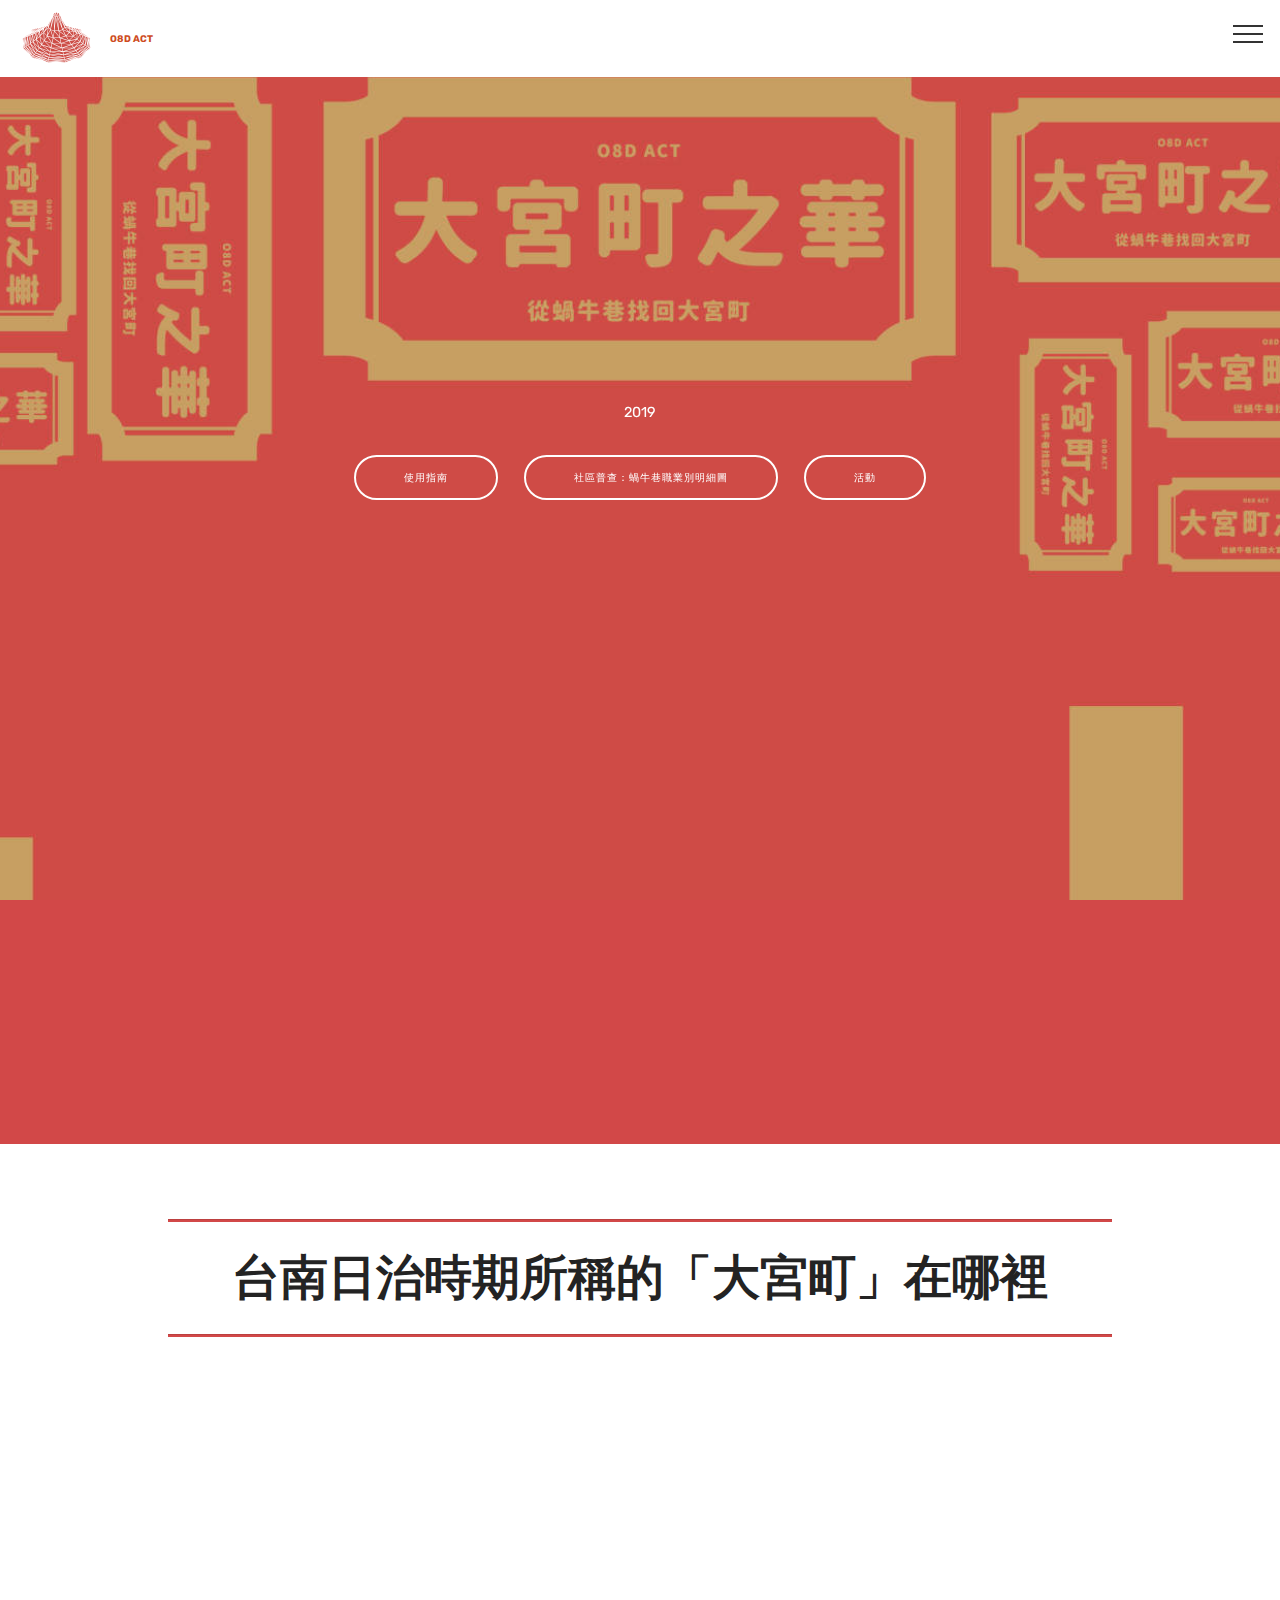
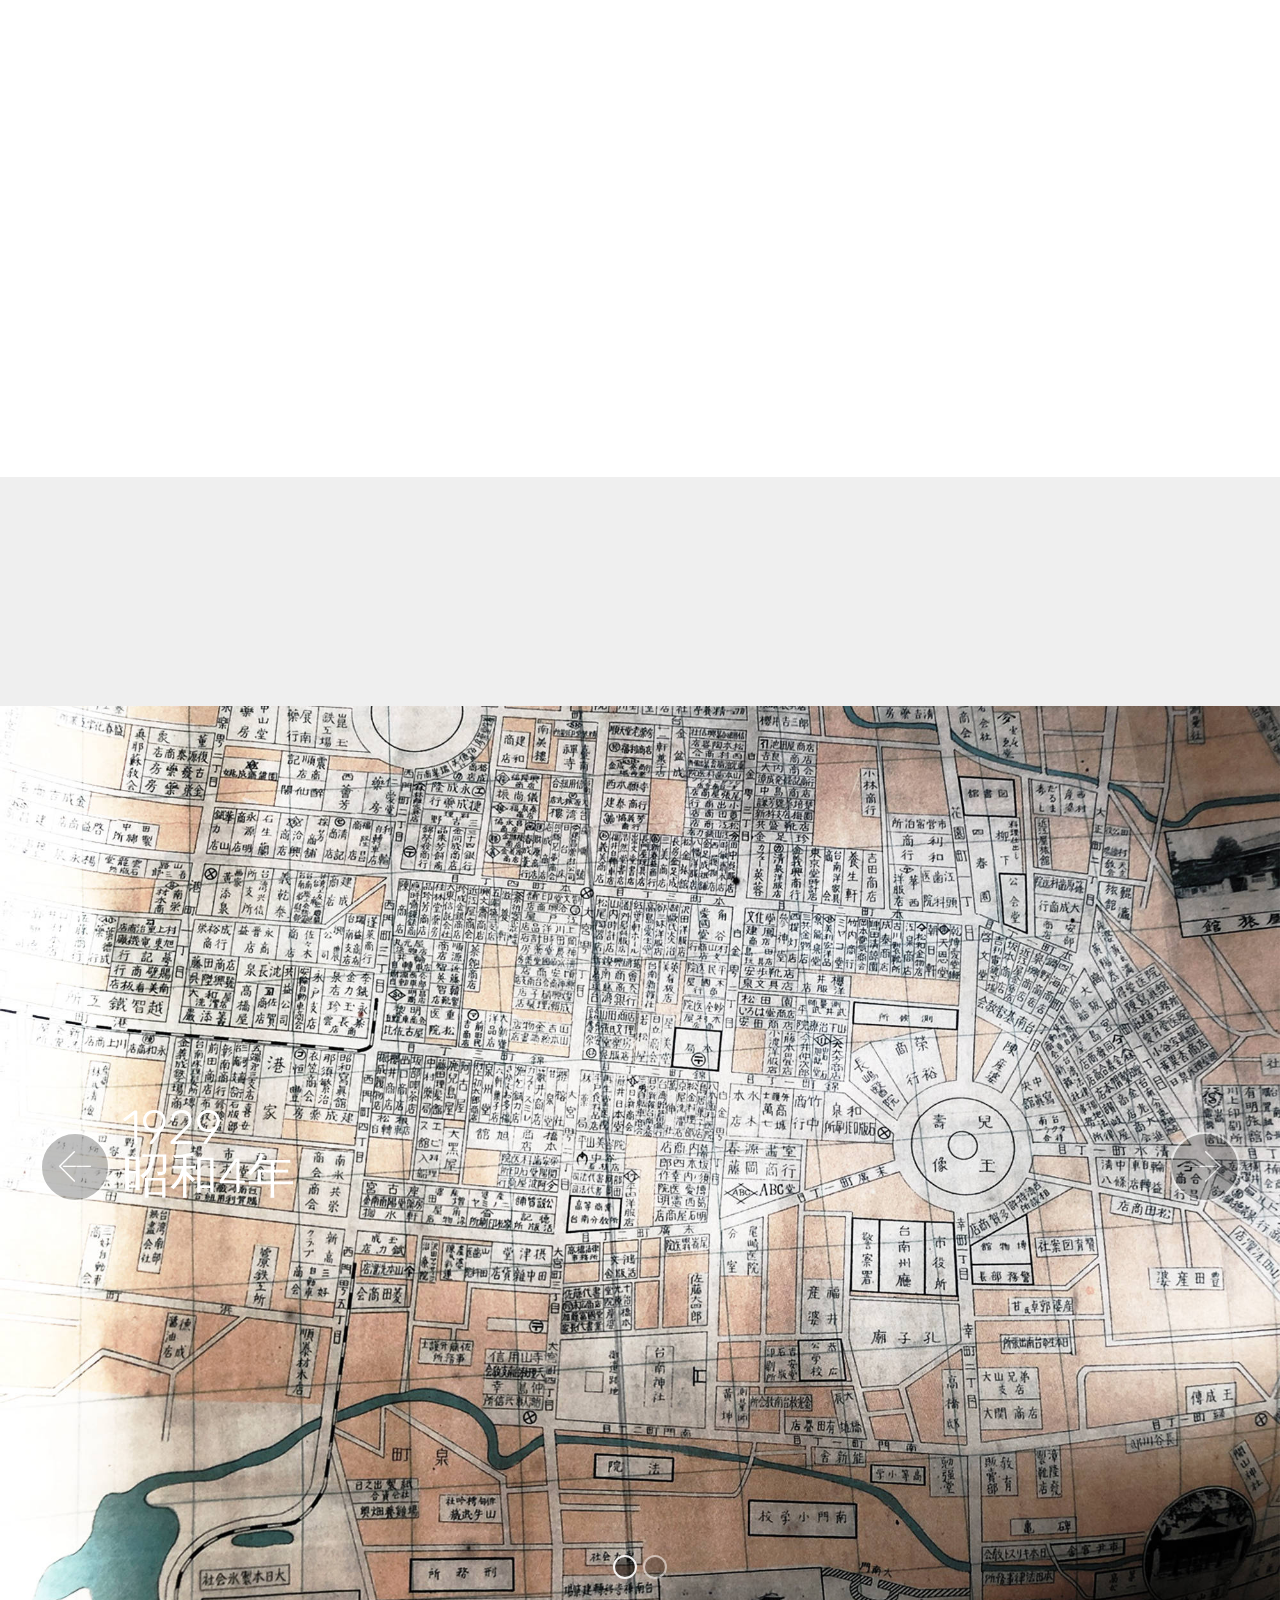
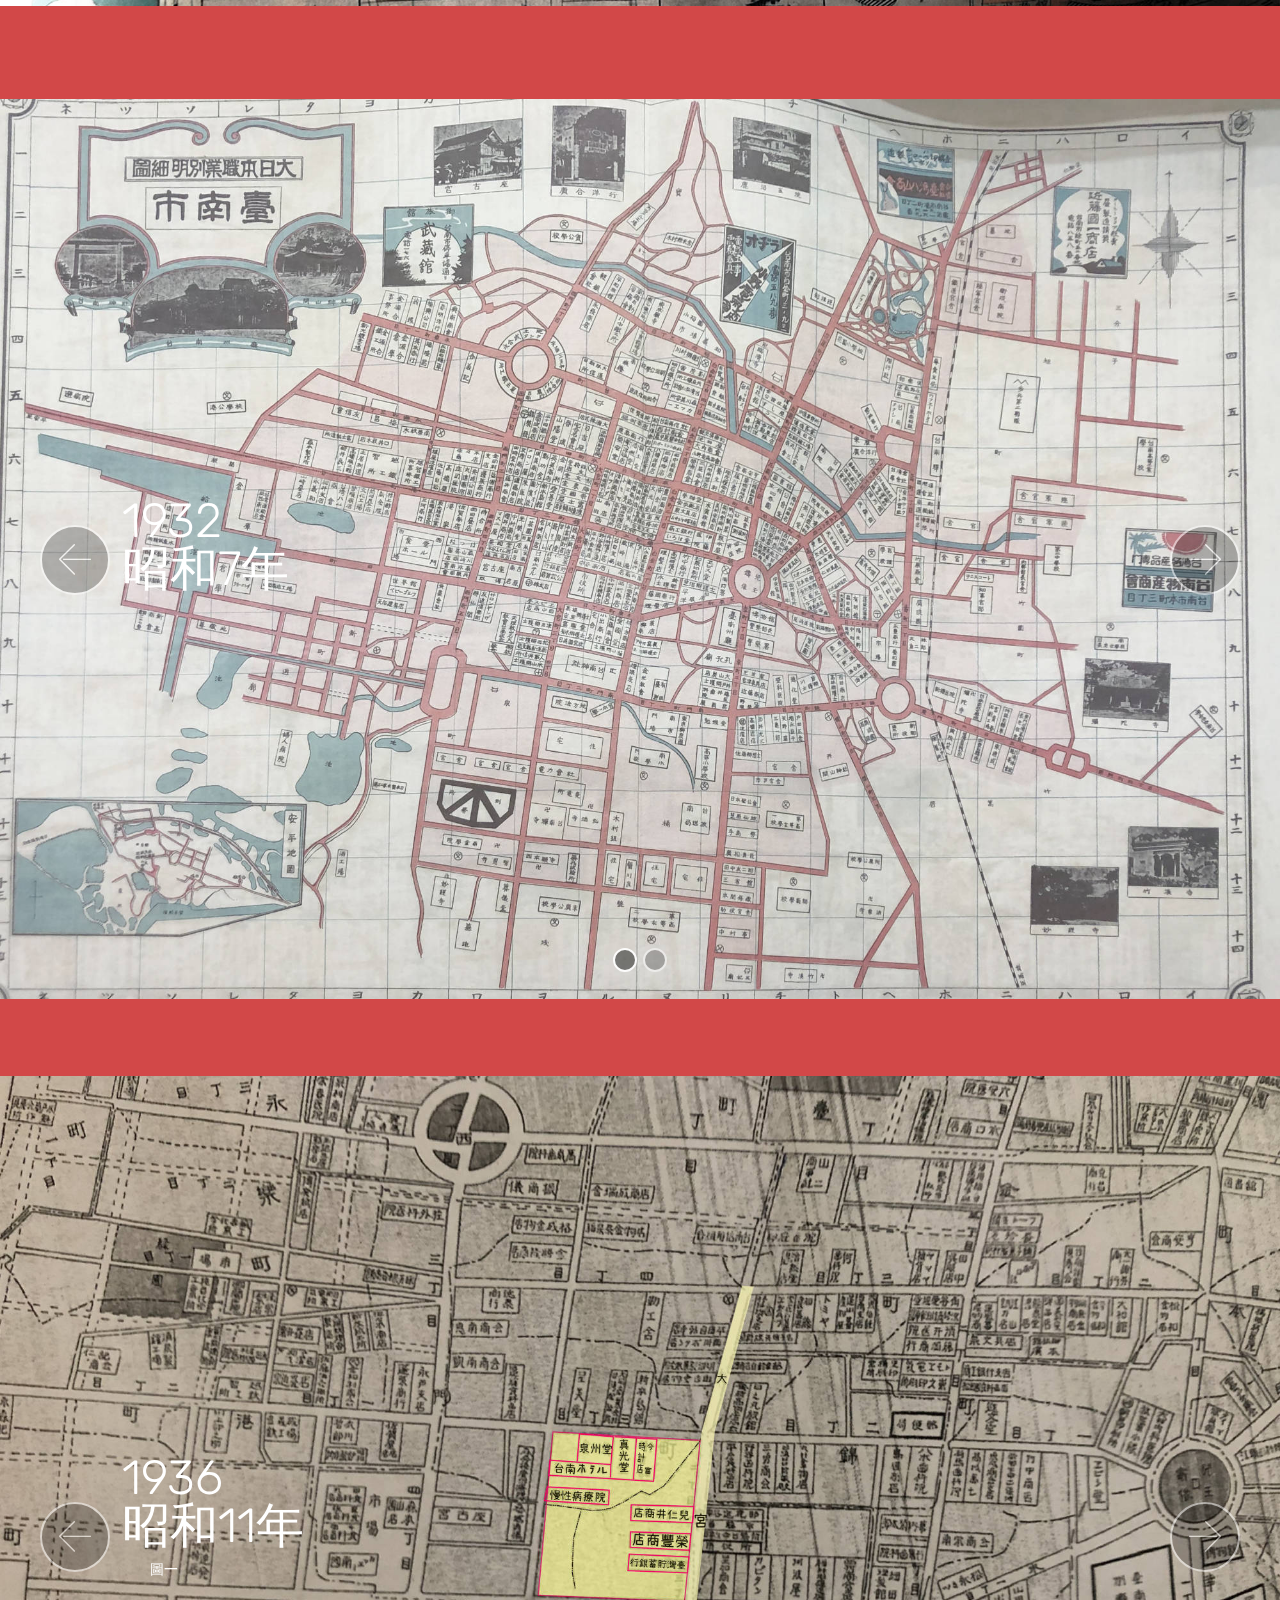
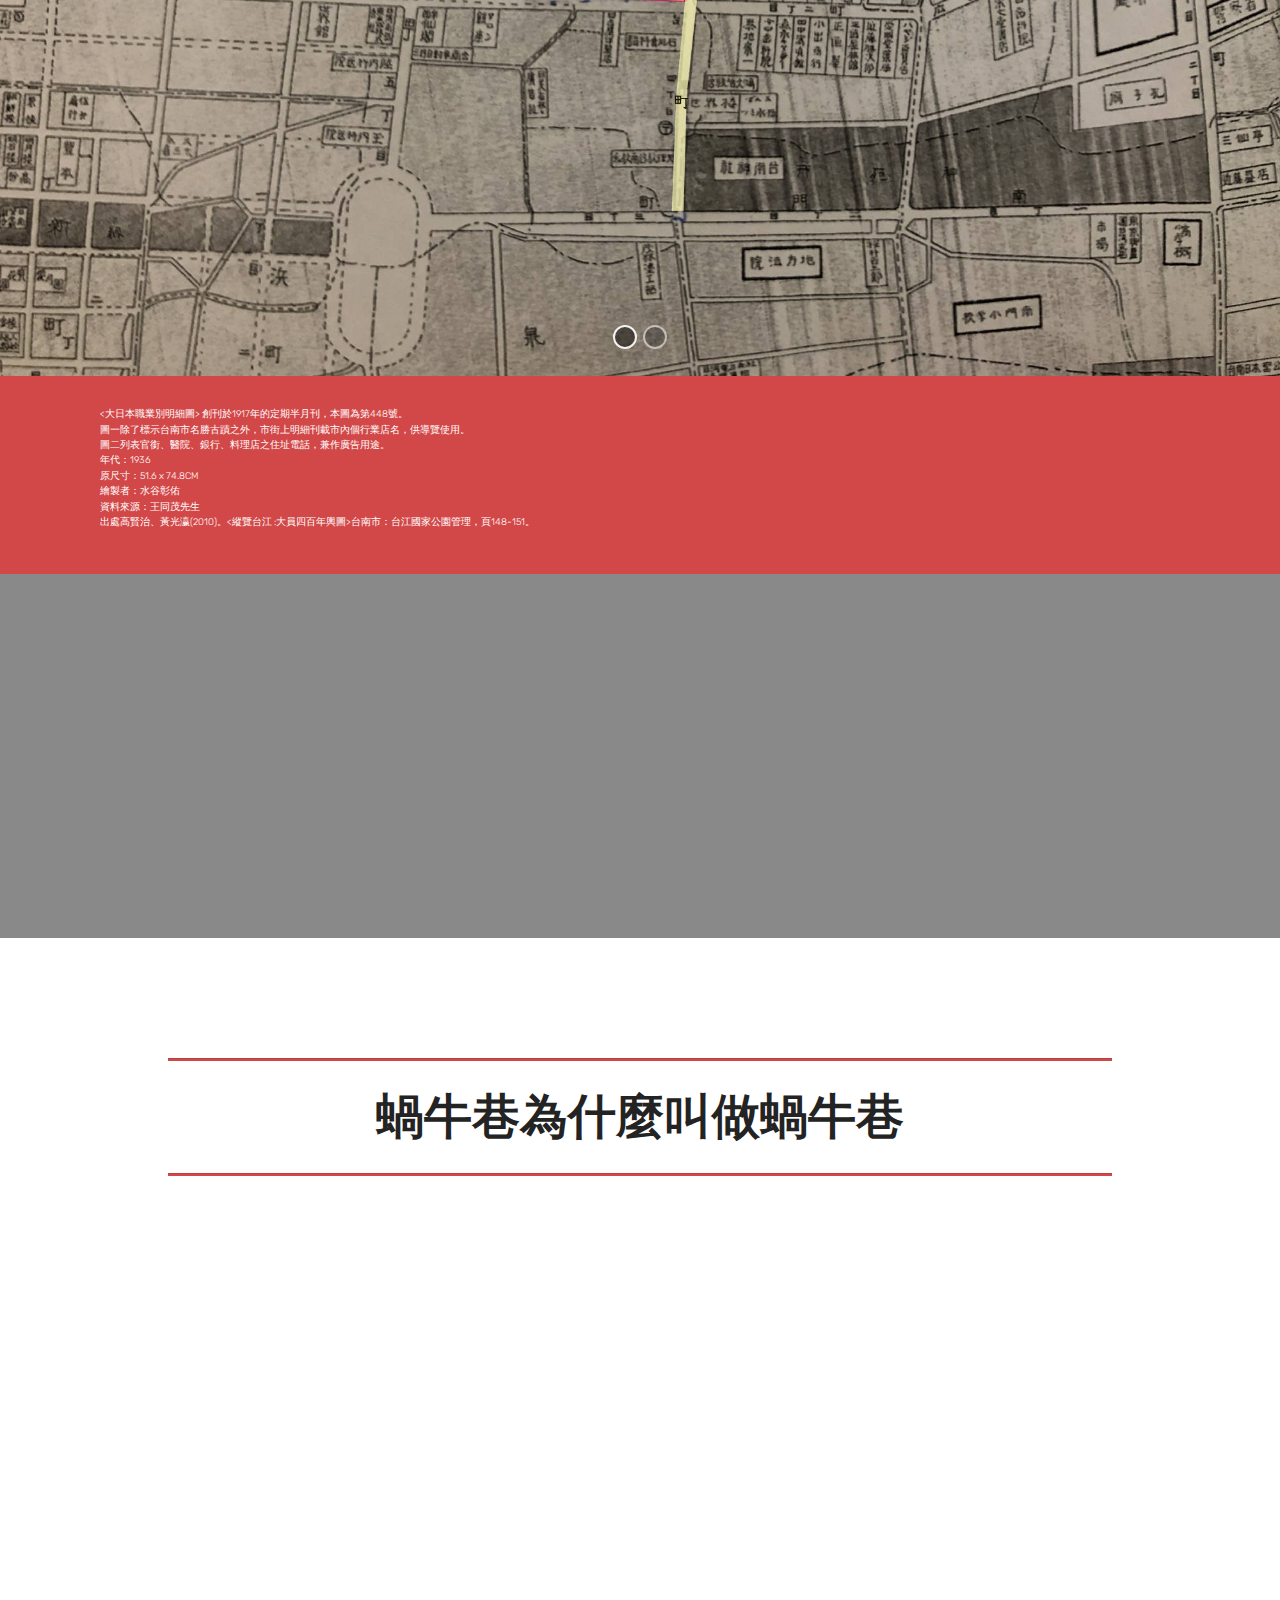
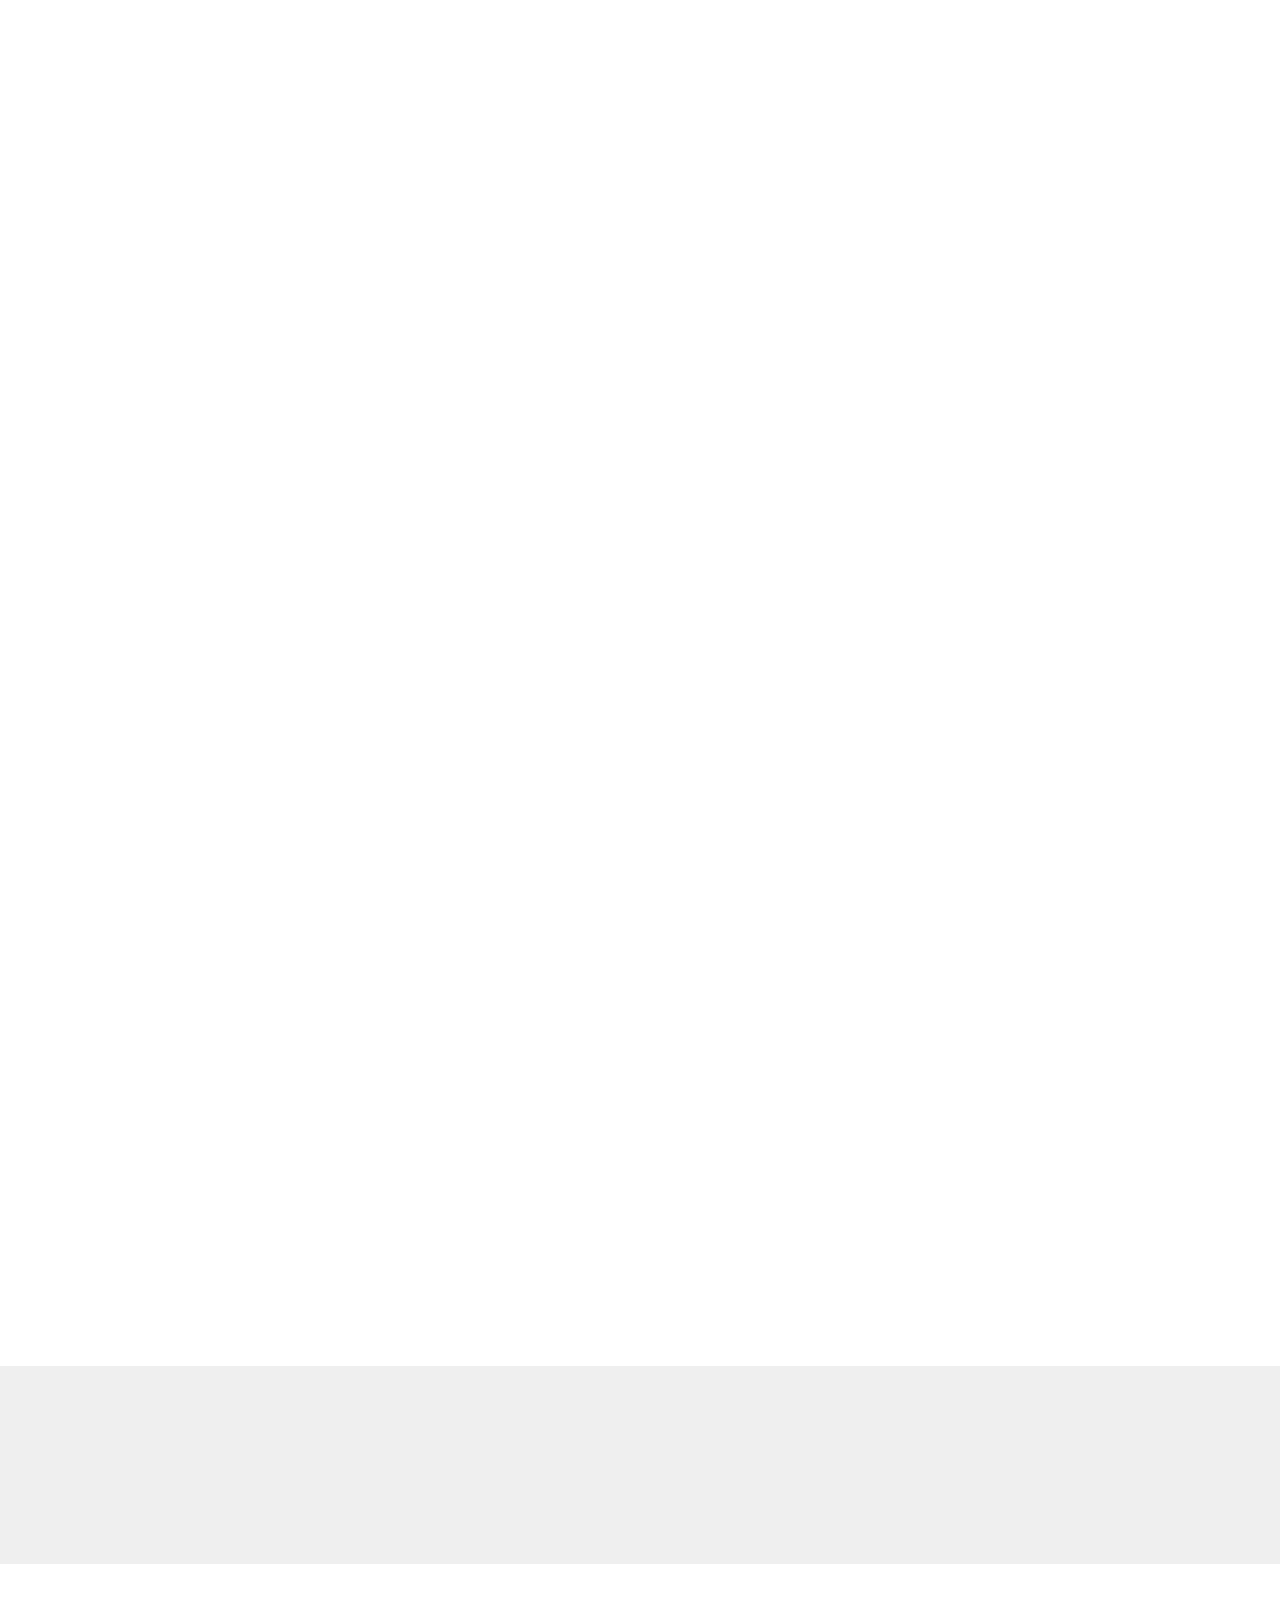
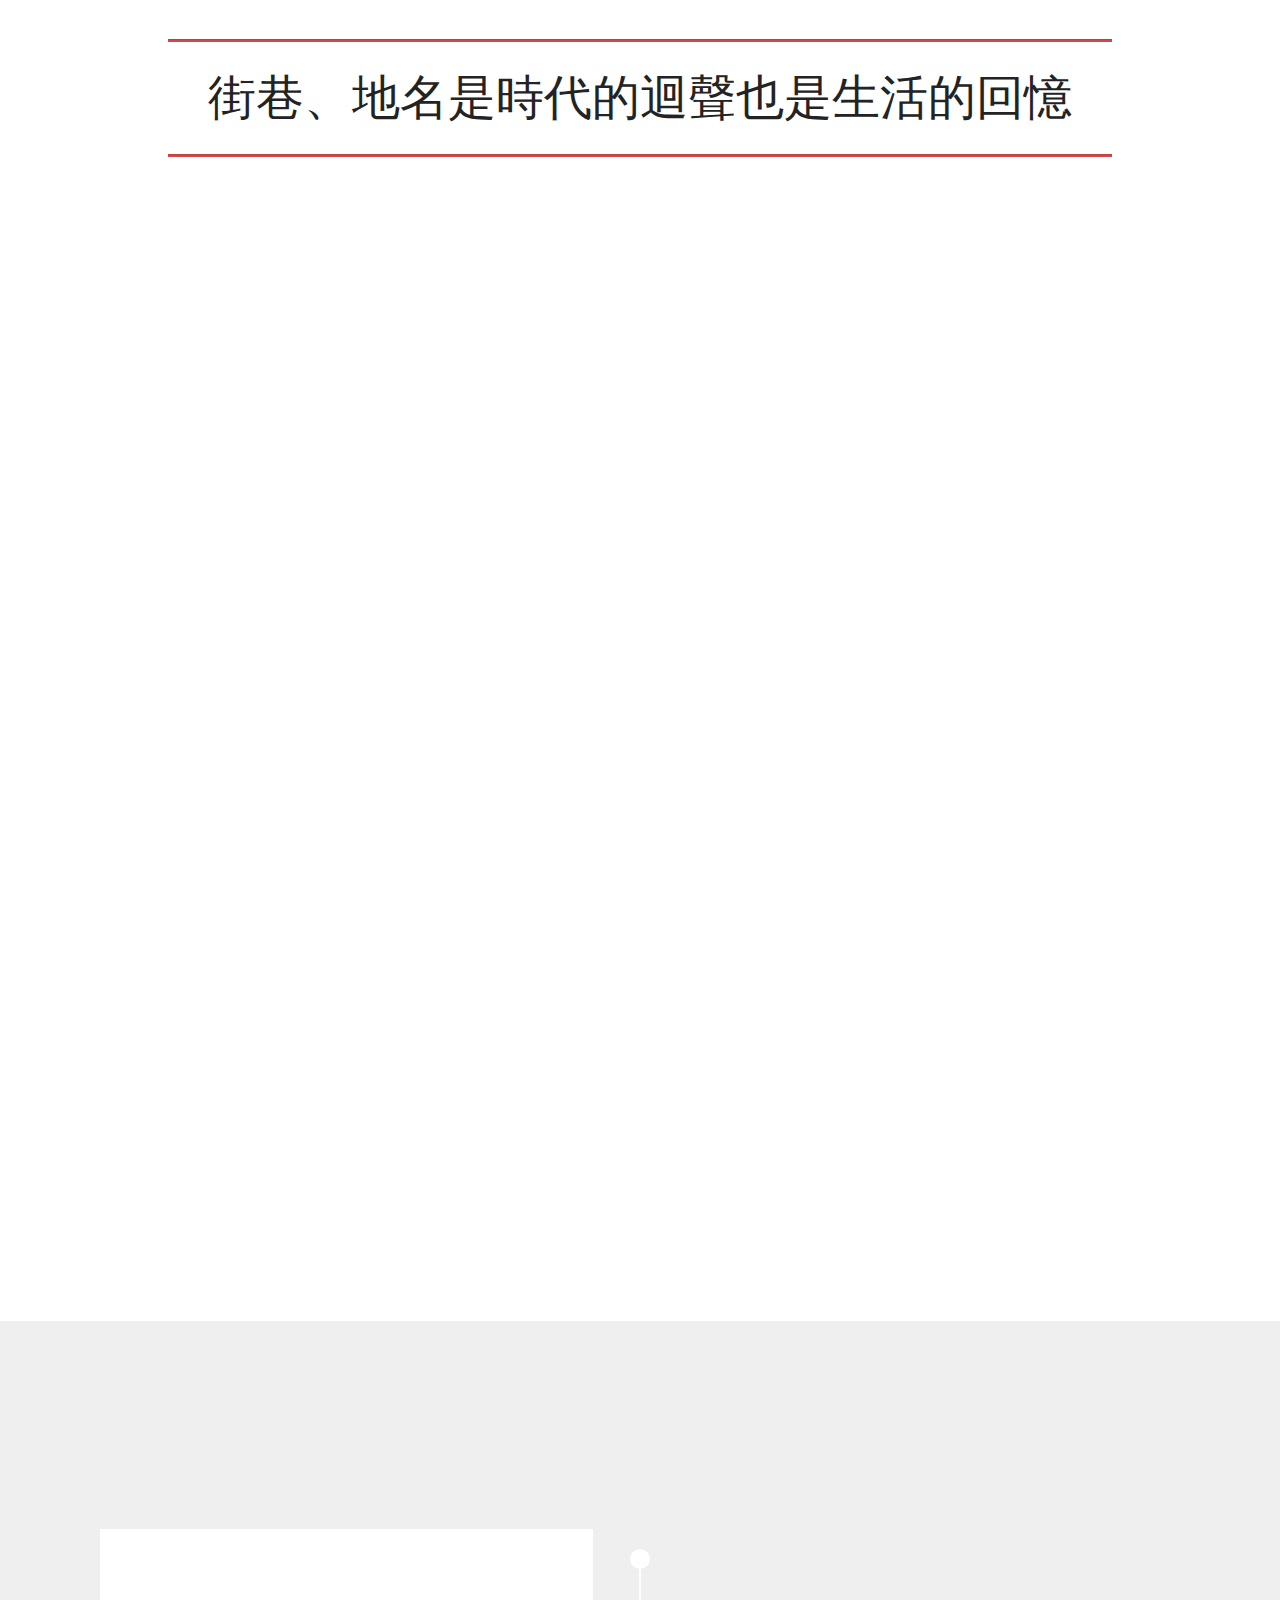
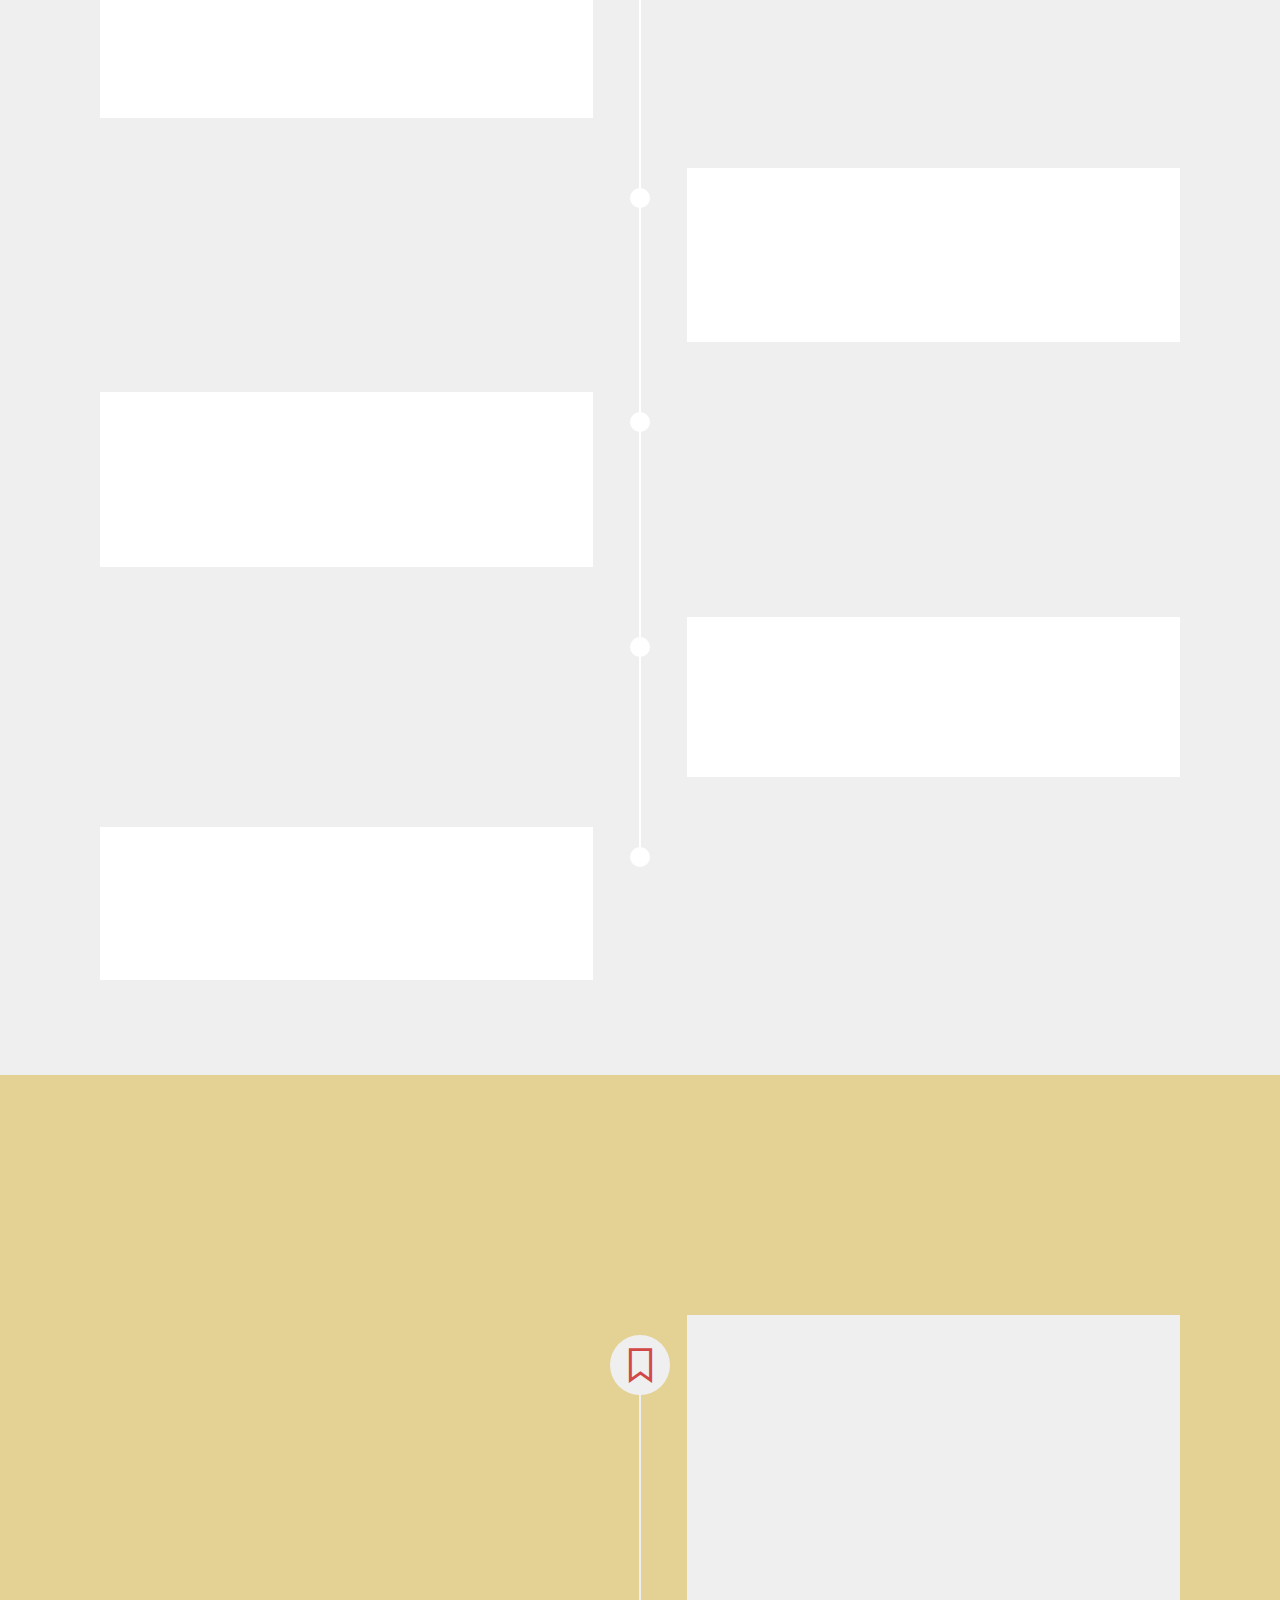
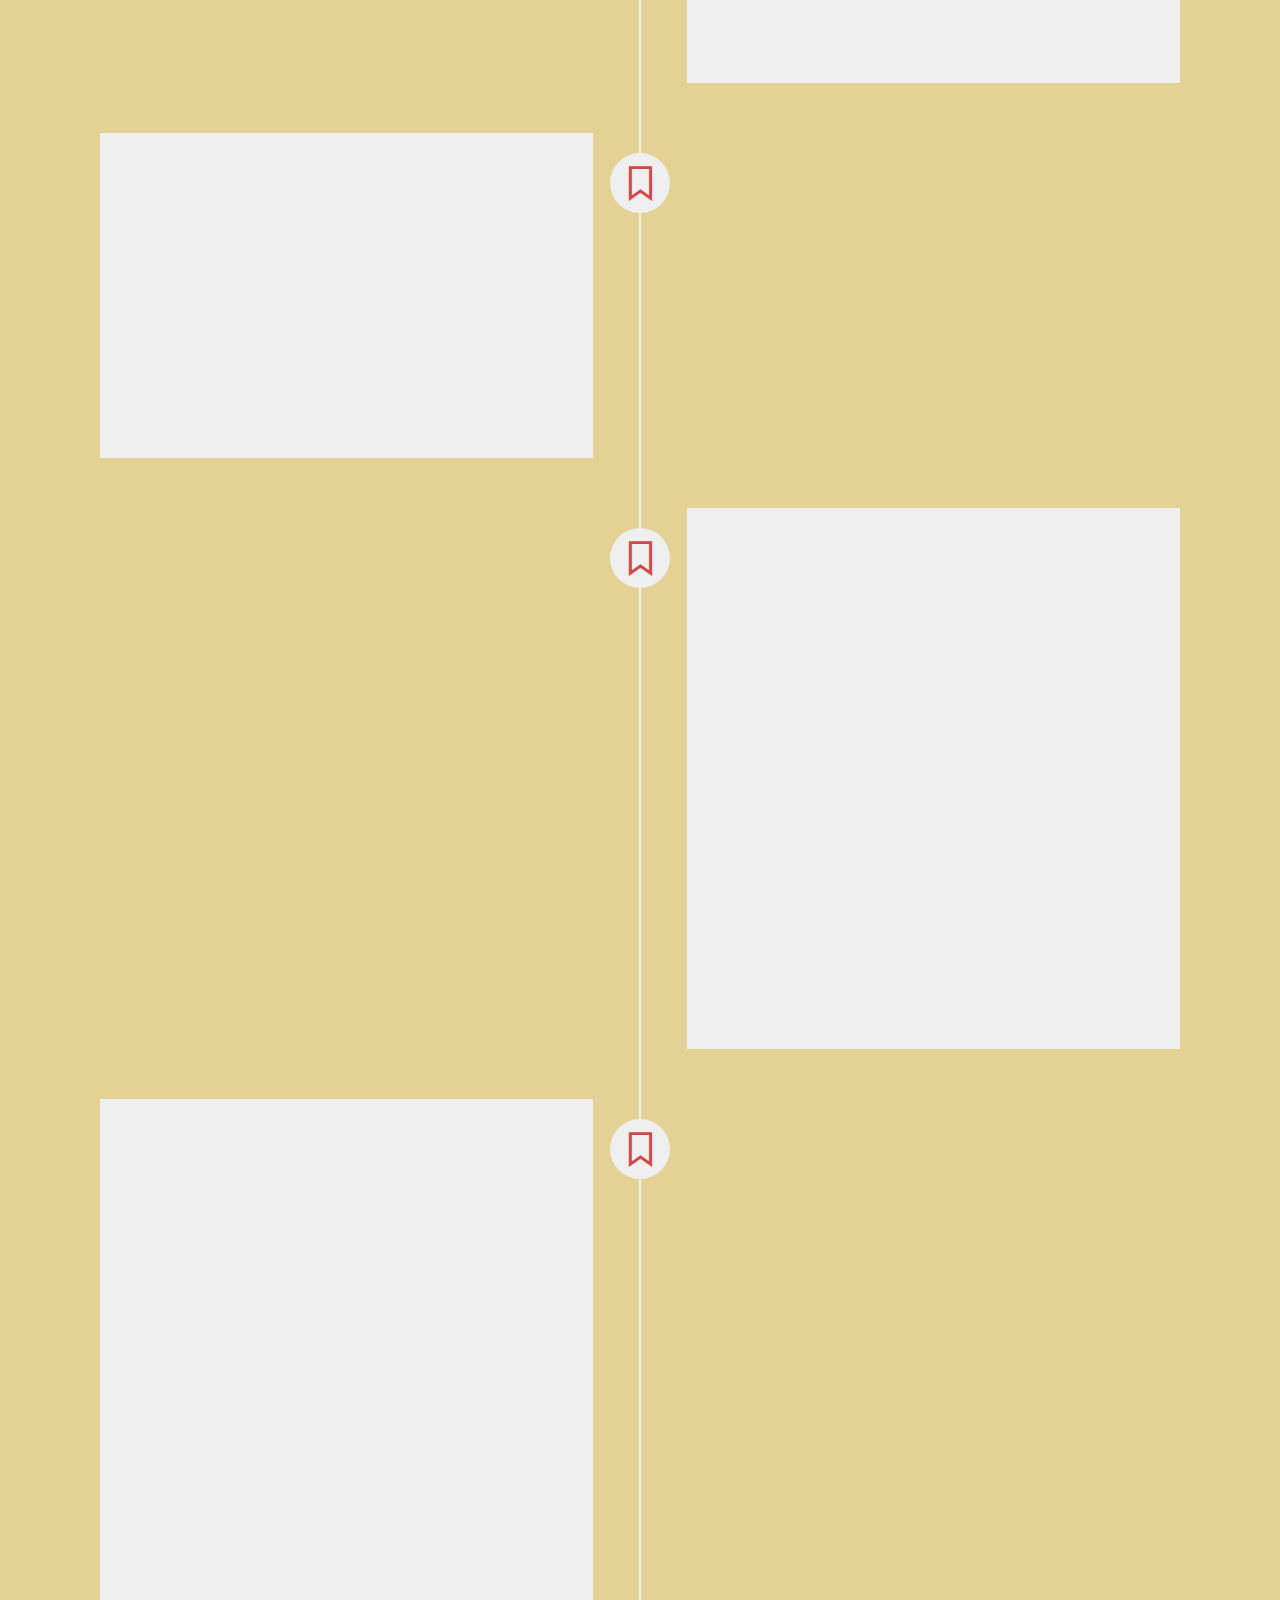
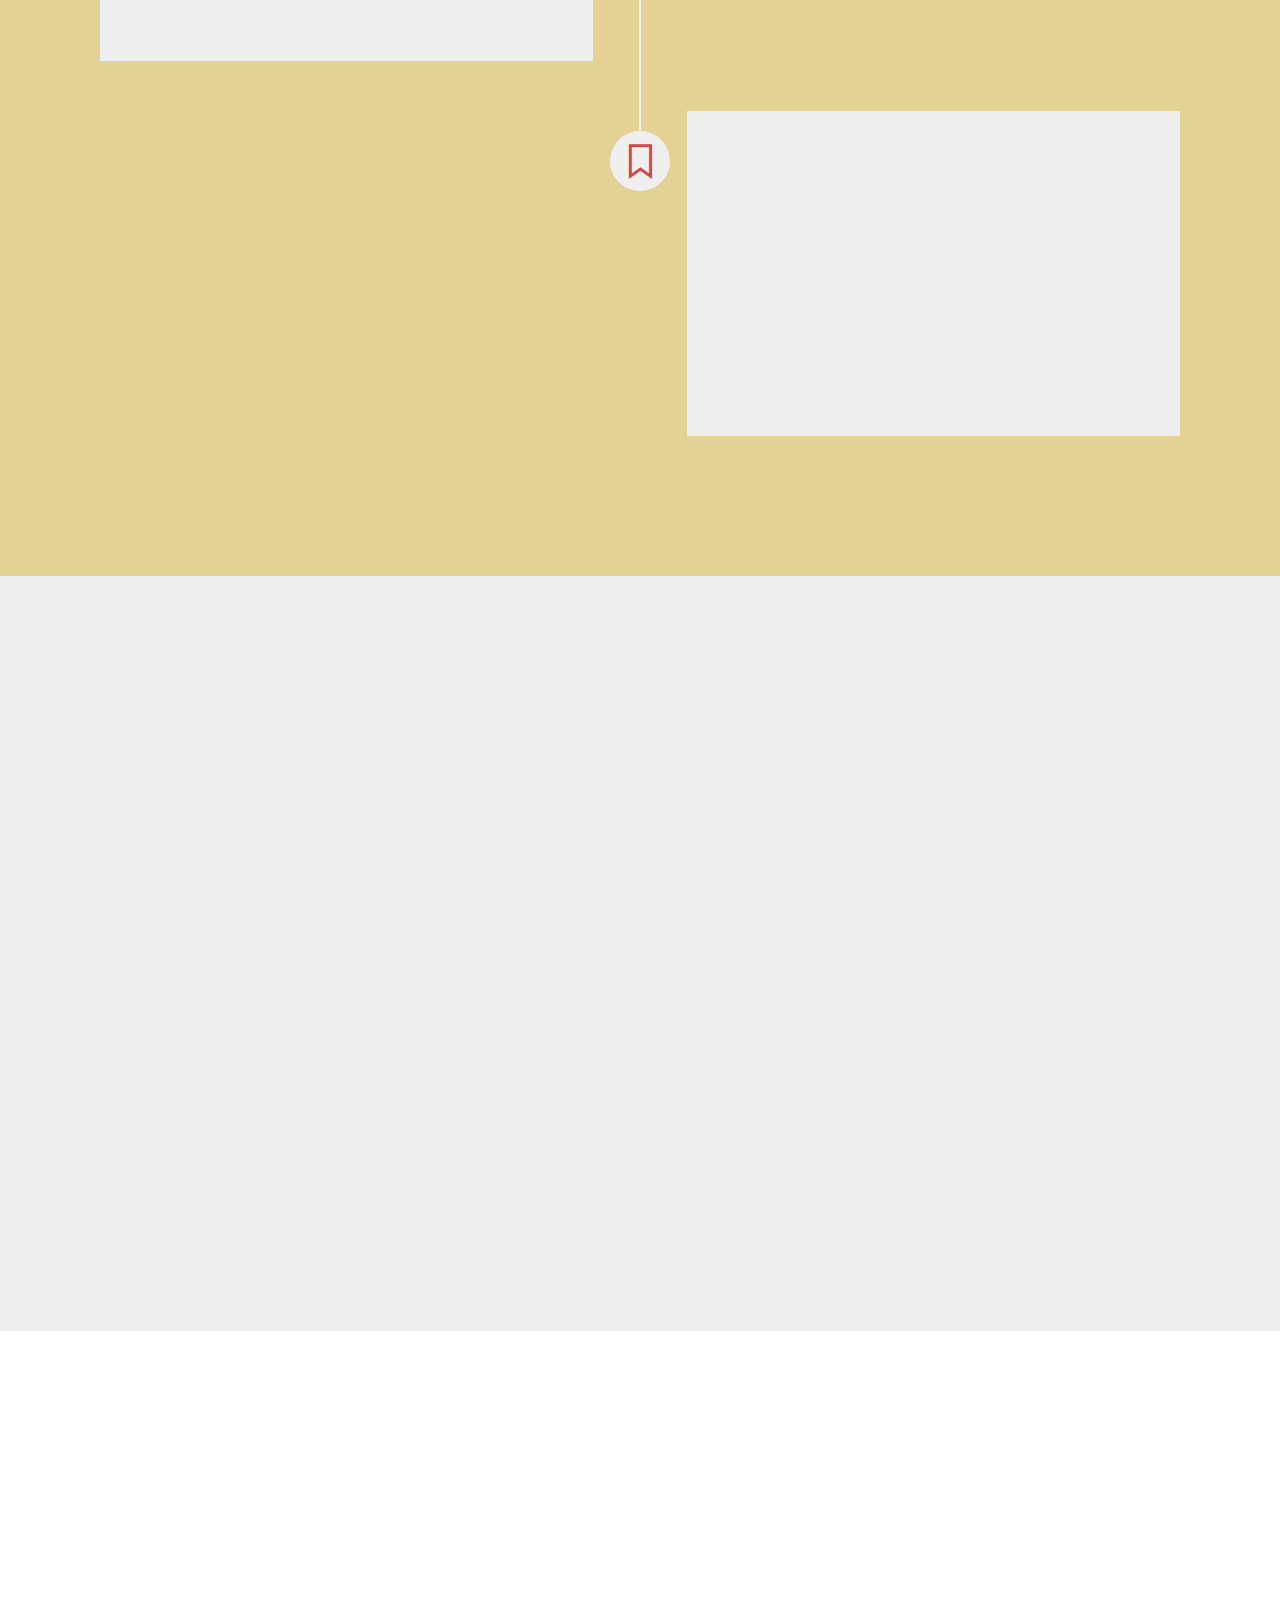
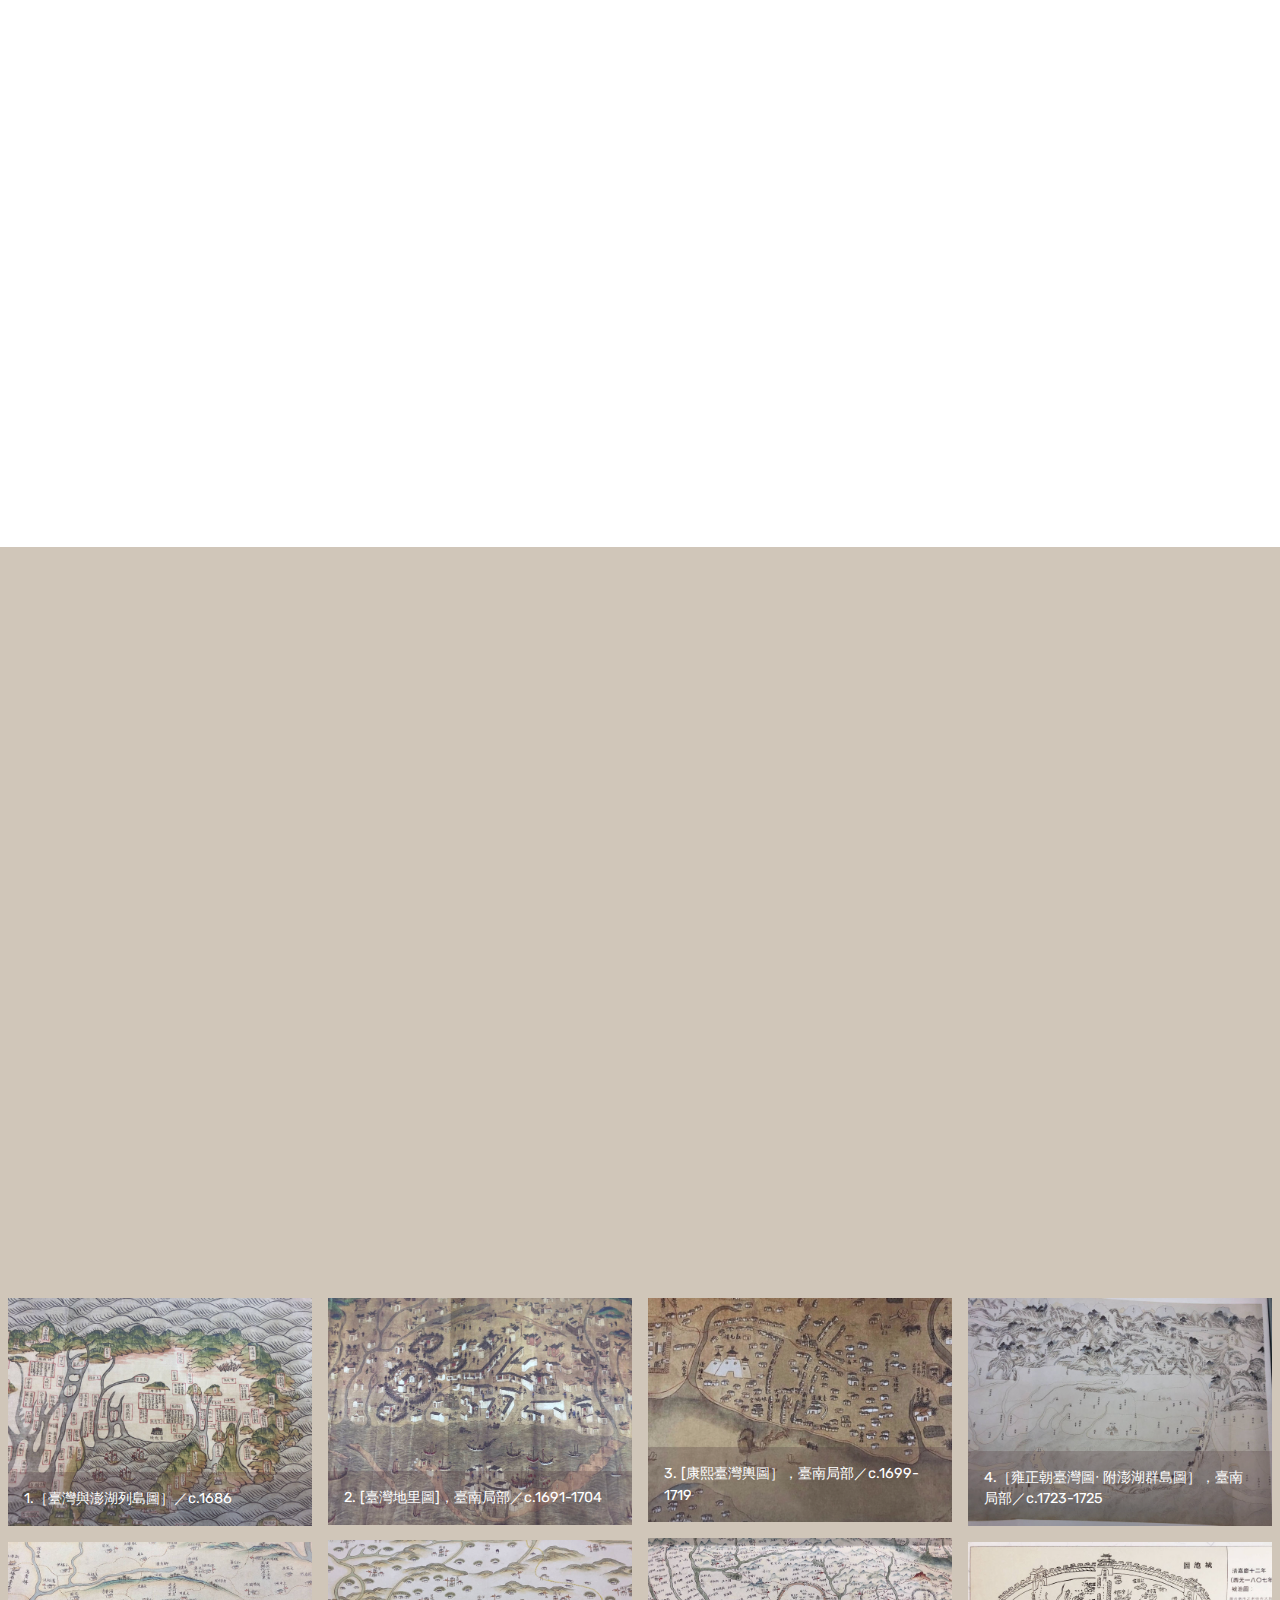
==== index.html @ 7f349f7a "create github pages" ====
<!DOCTYPE html>
<html  >
<head>
  <!-- Site made with Mobirise Website Builder v4.10.5, https://mobirise.com -->
  <meta charset="UTF-8">
  <meta http-equiv="X-UA-Compatible" content="IE=edge">
  <meta name="generator" content="Mobirise v4.10.5, mobirise.com">
  <meta name="viewport" content="width=device-width, initial-scale=1, minimum-scale=1">
  <link rel="shortcut icon" href="assets/images/noun-parametric-design-1457872-01-100x75.png" type="image/x-icon">
  <meta name="description" content="">
  
  <title>Home</title>
  <link rel="stylesheet" href="assets/web/assets/mobirise-icons2/mobirise2.css">
  <link rel="stylesheet" href="assets/web/assets/mobirise-icons/mobirise-icons.css">
  <link rel="stylesheet" href="assets/tether/tether.min.css">
  <link rel="stylesheet" href="assets/soundcloud-plugin/style.css">
  <link rel="stylesheet" href="assets/bootstrap/css/bootstrap.min.css">
  <link rel="stylesheet" href="assets/bootstrap/css/bootstrap-grid.min.css">
  <link rel="stylesheet" href="assets/bootstrap/css/bootstrap-reboot.min.css">
  <link rel="stylesheet" href="assets/dropdown/css/style.css">
  <link rel="stylesheet" href="assets/animatecss/animate.min.css">
  <link rel="stylesheet" href="assets/theme/css/style.css">
  <link rel="stylesheet" href="assets/gallery/style.css">
  <link rel="stylesheet" href="assets/mobirise/css/mbr-additional.css" type="text/css">
  
  
  
</head>
<body>
  <section class="menu cid-rpk4BkRM05" once="menu" id="menu2-2">

    

    <nav class="navbar navbar-expand beta-menu navbar-dropdown align-items-center navbar-fixed-top collapsed">
        <button class="navbar-toggler navbar-toggler-right" type="button" data-toggle="collapse" data-target="#navbarSupportedContent" aria-controls="navbarSupportedContent" aria-expanded="false" aria-label="Toggle navigation">
            <div class="hamburger">
                <span></span>
                <span></span>
                <span></span>
                <span></span>
            </div>
        </button>
        <div class="menu-logo">
            <div class="navbar-brand">
                <span class="navbar-logo">
                    <a href="https://o8d.github.io/act/">
                        <img src="assets/images/noun-parametric-design-1457872.svg" alt="Mobirise" title="" style="height: 3.8rem;">
                    </a>
                </span>
                <span class="navbar-caption-wrap"><a class="navbar-caption text-primary display-4" href="https://o8d.github.io/act/">O8D ACT</a></span>
            </div>
        </div>
        <div class="collapse navbar-collapse" id="navbarSupportedContent">
            <ul class="navbar-nav nav-dropdown nav-right" data-app-modern-menu="true"><li class="nav-item">
                    <a class="nav-link link text-secondary display-4" href="index.html#content9-c" aria-expanded="true">大宮町在哪裡</a>
                </li><li class="nav-item"><a class="nav-link link text-secondary display-4" href="index.html#content9-d">蝸牛巷為什麼叫做蝸牛巷</a></li><li class="nav-item dropdown"><a class="nav-link link dropdown-toggle text-secondary display-4" href="index.html#content9-k" data-toggle="dropdown-submenu" aria-expanded="false">街巷、地名是時代的迴聲也是生活的回憶</a><div class="dropdown-menu"><a class="text-secondary dropdown-item display-4" href="index.html#content9-k" aria-expanded="false">街巷、地名是時代的迴聲也是生活的回憶</a><a class="dropdown-item text-secondary display-4" href="index.html#timeline1-n">居民記憶與層級</a><div class="dropdown"><a class="dropdown-item text-secondary dropdown-toggle display-4" href="index.html#timeline2-v" data-toggle="dropdown-submenu" aria-expanded="false">歷史記憶與年代標記</a><div class="dropdown-menu dropdown-submenu"><a class="dropdown-item text-secondary display-4" href="index.html#timeline2-v" aria-expanded="false">歷史記憶與年代標記</a><a class="dropdown-item text-secondary display-4" href="index.html#testimonials2-1k">荷治時期</a><a class="dropdown-item text-secondary display-4" href="index.html#testimonials2-1j">明鄭時期</a><a class="dropdown-item text-secondary display-4" href="index.html#testimonials2-1l">清領時期</a><a class="dropdown-item text-secondary display-4" href="index.html#testimonials2-1v">日治時期</a><a class="dropdown-item text-secondary display-4" href="index.html#testimonials2-21">國民政府至今</a></div></div></div></li></ul>
            
        </div>
    </nav>
</section>

<section class="engine"><a href="https://mobirise.info/a">online website builder</a></section><section class="header8 cid-rpjVov4WH9 mbr-fullscreen mbr-parallax-background" id="header8-0">

    

    

    <div class="container align-center">
        <div class="row justify-content-md-center">
            <div class="mbr-white col-md-10">
                
                <p class="mbr-text align-center py-2 mbr-fonts-style display-7">2019</p>
                
                
                <div class="mbr-section-btn text-center"><a class="btn btn-md btn-white-outline display-4" href="#top">使用指南</a>   <a class="btn btn-md btn-white-outline display-4" href="#top">社區普查：蝸牛巷職業別明細圖</a> <a class="btn btn-md btn-white-outline display-4" href="#top">活動</a></div>
            </div>
        </div>
    </div>
    
</section>

<section class="mbr-section article content1 cid-rwY3zPTRCE" id="content1-s">
    
     

    <div class="container">
        <div class="media-container-row">
            <div class="mbr-text col-12 mbr-fonts-style display-7 col-md-12"><p><strong>1908年四月臺灣縱貫鐵路開通，臺南市的對外交通遂由安平港移到臺南火車站，以火車站爲中心，主要的道路漸漸移向東方，現在的民權路，民生路，以及和這兩條道路成直角的忠義路，永福路等爲本市的主要道路。後來日本政府又爲了日本商人修築了 一條從中正綠園到運河的中正路，以奪取民權路的熱鬧，中正路和西門路成爲日治期間市區最熱鬧的地方。</strong></p><p><strong>「大宮町之華」試圖以此街區開始蓬勃發展的日治時期作為起始時間點，提出觀察的視角並且找到各種理解現今蝸牛巷街區生活的觀點。</strong></p></div>
        </div>
    </div>
</section>

<section class="mbr-section article content9 cid-rvWJiSNyA2" id="content9-c">
    
     

    <div class="container">
        <div class="inner-container" style="width: 100%;">
            <hr class="line" style="width: 85%;">
            <div class="section-text align-center mbr-fonts-style display-2"><strong>
                    台南日治時期所稱的「大宮町」在哪裡
                </strong></div>
            <hr class="line" style="width: 85%;">
        </div>
        </div>
</section>

<section class="mbr-section content4 cid-rvUgpRAg1n" id="content4-4">

    

    <div class="container">
        <div class="media-container-row">
            <div class="title col-12 col-md-8">
                
                <h3 class="mbr-section-subtitle align-center mbr-light mbr-fonts-style display-5">就是今日民權路至府前路的永福路段</h3>
                
            </div>
        </div>
    </div>
</section>

<section class="mbr-section article content1 cid-rvVemrWPaa" id="content1-7">
    
     

    <div class="container">
        <div class="media-container-row">
            <div class="mbr-text col-12 mbr-fonts-style display-5 col-md-10"><p><span style="font-size: 16px;">台南為台彎最早施行日治時期「町名改正」的縣市。日治期間致力推動地方自治與都市更新計畫的重大改變，將施行了兩百多年的保、里基層行政區，改為街、庄制，接著再將中式街庄改為日式町名，而能夠「改正町名」同時意涵榮譽的象徵，台南與台中於1916年大正五年公布後由台南率先於西元1919年大正八年開始實施，後續其他縣市也相繼落實。</span></p><p><span style="font-size: 16px;">大宮町作為台灣日治時期的台南行政區域，因為鄰近台南神社而名為「大宮町」，全町域區分一丁目到四丁目，同現今日台南市中西區永福路二段的範圍。</span><br></p><p><span style="font-size: 16px;">蝸牛巷街區所在，由台南市日治時期「大宮町二丁目」、「末廣町二丁目」、「西門町四丁目」、「錦町三丁目」四大行政區所圍圈的區域，是日治期間最繁華的地帶，緊鄰商業活動發達的「銀座通」以及「本町通」，雖然並非日治期間的城中之重，卻也是位處城中之中。日治期間的全町風華更與當時文化商業活動的繁榮相關連。試圖以舊時地圖為線索，對照今昔，拼湊出舊時光可能的圖景。</span><br></p></div>
        </div>
    </div>
</section>

<section class="mbr-section article content1 cid-rxwSC6CcDc" id="content1-16">
    
     

    <div class="container">
        <div class="media-container-row">
            <div class="mbr-text col-12 mbr-fonts-style display-7 col-md-10"><p>＃<strong> </strong>[註1]「大宮町」、「末廣町」、「西門町」、「錦町」怎麼理解&nbsp;<br><span style="font-size: 0.9rem;">＃ [註2]「台南神社」怎麼理解&nbsp;<br></span><span style="font-size: 0.9rem;">＃ [註3]「町」就是很繁榮的意思嗎&nbsp;<br></span><span style="font-size: 0.9rem;">＃ [註4]「丁目」該怎麼理解&nbsp;<br></span><span style="font-size: 0.9rem;">＃ [註5] &nbsp;大宮町為什麼叫大宮町？在台日治時期的町名都是怎麼命名的&nbsp;<br></span><span style="font-size: 0.9rem;">＃ [註6] &nbsp;只有台南有大宮町嗎？日治時期的全台大宮町在哪裡&nbsp;<br></span><span style="font-size: 0.9rem;">＃ [註7]「銀座通」、「本町通」在哪裡&nbsp;</span></p></div>
        </div>
    </div>
</section>

<section class="mbr-section article content1 cid-rvWC8turFn" id="content1-b">
    
     

    <div class="container">
        <div class="media-container-row">
            <div class="mbr-text col-12 mbr-fonts-style display-4 col-md-12"><p><strong>註＊<br>1. &nbsp;時空轉換來理解町名，大宮町指的是今日的永福路、末廣町即中正路、西門町即西門路、錦町即民生路。<br>2. 台南神社：建造於1923年大正十二年，1969年拆毀，現址為2019年初落成開館的台南市立美術館。<br>3.「町」就是榮譽的標誌。蔡培惠、陳怡慧、陸傳傑(2013)。&lt;圖書台灣地名故事&gt;。新北市：遠足文化，頁48。<br></strong><strong>4.「丁目」就是現今「段」的意思。<br>5. 町名有源自年號、知名總督、傳統街庄名稱、地標、地理景觀或取祥瑞之意命名。以大宮町來說，就是境內有神社。<br>6.全台除了台南有大宮町之外，台北的中山區劍潭、明勝、康寧、福樂里，也稱作大宮町。蔡培惠、陳怡慧、陸傳傑(2013)。&lt;圖書台灣地名故事&gt;。新北市：遠足文化，頁57。<br>7.「銀座通」即指現在中正路商圈，「本町通」即指現在的民權路。</strong></p><p></p></div>
        </div>
    </div>
</section>

<section class="carousel slide cid-rvVFu6c6Rt" data-interval="false" id="slider1-8">

    

    <div class="full-screen"><div class="mbr-slider slide carousel" data-pause="true" data-keyboard="false" data-ride="false" data-interval="false"><ol class="carousel-indicators"><li data-app-prevent-settings="" data-target="#slider1-8" class=" active" data-slide-to="0"></li><li data-app-prevent-settings="" data-target="#slider1-8" data-slide-to="1"></li></ol><div class="carousel-inner" role="listbox"><div class="carousel-item slider-fullscreen-image active" data-bg-video-slide="false" style="background-image: url(assets/images/-1-2000x1500.jpg);"><div class="container container-slide"><div class="image_wrapper"><img src="assets/images/-1-2000x1500.jpg"><div class="carousel-caption justify-content-center"><div class="col-10 align-center"><h2 class="mbr-fonts-style display-2">1929<br>昭和4年</h2></div></div></div></div></div><div class="carousel-item slider-fullscreen-image" data-bg-video-slide="false" style="background-image: url(assets/images/s-31105029-2-2000x1501.jpg);"><div class="container container-slide"><div class="image_wrapper"><img src="assets/images/s-31105029-2-2000x1501.jpg"><div class="carousel-caption justify-content-center"><div class="col-10 align-center"><h2 class="mbr-fonts-style display-2">1929<div>昭和4年</div></h2></div></div></div></div></div></div><a data-app-prevent-settings="" class="carousel-control carousel-control-prev" role="button" data-slide="prev" href="#slider1-8"><span aria-hidden="true" class="mbri-left mbr-iconfont"></span><span class="sr-only">Previous</span></a><a data-app-prevent-settings="" class="carousel-control carousel-control-next" role="button" data-slide="next" href="#slider1-8"><span aria-hidden="true" class="mbri-right mbr-iconfont"></span><span class="sr-only">Next</span></a></div></div>

</section>

<section class="mbr-section article content1 cid-rvUsV6eHH0" id="content1-6">
    
     

    <div class="container">
        <div class="media-container-row">
            <div class="mbr-text col-12 mbr-fonts-style display-4 col-md-12"><p><span style="font-size: 0.6rem;"><br>地圖影像來源參照｜劉克全先生，台南市文化資產保護協會，西元1929年，昭和四年編印發行的&lt;大日本職業別明細圖&gt;，局部採用。</span><br></p><p></p><div><br><br></div><p></p></div>
        </div>
    </div>
</section>

<section class="carousel slide cid-rxCrCb78w3" data-interval="false" id="slider1-1y">

    

    <div class="full-screen"><div class="mbr-slider slide carousel" data-pause="true" data-keyboard="false" data-ride="false" data-interval="false"><ol class="carousel-indicators"><li data-app-prevent-settings="" data-target="#slider1-1y" class=" active" data-slide-to="0"></li><li data-app-prevent-settings="" data-target="#slider1-1y" data-slide-to="1"></li></ol><div class="carousel-inner" role="listbox"><div class="carousel-item slider-fullscreen-image active" data-bg-video-slide="false" style="background-image: url(assets/images/1932-5.6.1-31932-2000x1500.jpg);"><div class="container container-slide"><div class="image_wrapper"><img src="assets/images/1932-5.6.1-31932-2000x1500.jpg"><div class="carousel-caption justify-content-center"><div class="col-10 align-center"><h2 class="mbr-fonts-style display-2">1932<br>昭和7年</h2></div></div></div></div></div><div class="carousel-item slider-fullscreen-image" data-bg-video-slide="false" style="background-image: url(assets/images/2-1932-5.6.1-31932-2000x1259.jpg);"><div class="container container-slide"><div class="image_wrapper"><img src="assets/images/2-1932-5.6.1-31932-2000x1259.jpg"><div class="carousel-caption justify-content-center"><div class="col-10 align-center"><h2 class="mbr-fonts-style display-2">1932<div>昭和7年</div></h2></div></div></div></div></div></div><a data-app-prevent-settings="" class="carousel-control carousel-control-prev" role="button" data-slide="prev" href="#slider1-1y"><span aria-hidden="true" class="mbri-left mbr-iconfont"></span><span class="sr-only">Previous</span></a><a data-app-prevent-settings="" class="carousel-control carousel-control-next" role="button" data-slide="next" href="#slider1-1y"><span aria-hidden="true" class="mbri-right mbr-iconfont"></span><span class="sr-only">Next</span></a></div></div>

</section>

<section class="mbr-section article content1 cid-rxCrVjoHTH" id="content1-20">
    
     

    <div class="container">
        <div class="media-container-row">
            <div class="mbr-text col-12 mbr-fonts-style display-4 col-md-12"><p><br>地圖影像來源參照｜賴志彰、魏德文。&lt;臺南四百年古地圖集&gt;臺南市政府文化局、南天書局有限公司。民國107年12月。<br>1932.昭和7年，大日本職業別明細圖：臺南市；背面［工商廣告］<br><br></p></div>
        </div>
    </div>
</section>

<section class="carousel slide cid-rwNxJjjaPe" data-interval="false" id="slider1-i">

    

    <div class="full-screen"><div class="mbr-slider slide carousel" data-pause="true" data-keyboard="false" data-ride="false" data-interval="false"><ol class="carousel-indicators"><li data-app-prevent-settings="" data-target="#slider1-i" class=" active" data-slide-to="0"></li><li data-app-prevent-settings="" data-target="#slider1-i" data-slide-to="1"></li></ol><div class="carousel-inner" role="listbox"><div class="carousel-item slider-fullscreen-image active" data-bg-video-slide="false" style="background-image: url(assets/images/s-31784963-4-2000x1495.jpg);"><div class="container container-slide"><div class="image_wrapper"><img src="assets/images/s-31784963-4-2000x1495.jpg"><div class="carousel-caption justify-content-center"><div class="col-10 align-center"><h2 class="mbr-fonts-style display-2">1936<br>昭和11年</h2><p class="lead mbr-text mbr-fonts-style display-7">&nbsp; &nbsp; &nbsp; &nbsp;圖一</p></div></div></div></div></div><div class="carousel-item slider-fullscreen-image" data-bg-video-slide="false" style="background-image: url(assets/images/s-31784963-4-2000x1294.jpeg);"><div class="container container-slide"><div class="image_wrapper"><img src="assets/images/s-31784963-4-2000x1294.jpeg"><div class="carousel-caption justify-content-center"><div class="col-10 align-center"><h2 class="mbr-fonts-style display-2">1936<div>昭和11年</div></h2><p class="lead mbr-text mbr-fonts-style display-7">&nbsp; &nbsp; &nbsp; &nbsp; &nbsp;圖二</p></div></div></div></div></div></div><a data-app-prevent-settings="" class="carousel-control carousel-control-prev" role="button" data-slide="prev" href="#slider1-i"><span aria-hidden="true" class="mbri-left mbr-iconfont"></span><span class="sr-only">Previous</span></a><a data-app-prevent-settings="" class="carousel-control carousel-control-next" role="button" data-slide="next" href="#slider1-i"><span aria-hidden="true" class="mbri-right mbr-iconfont"></span><span class="sr-only">Next</span></a></div></div>

</section>

<section class="mbr-section article content1 cid-rwNxP4zfDk" id="content1-j">
    
     

    <div class="container">
        <div class="media-container-row">
            <div class="mbr-text col-12 mbr-fonts-style display-4 col-md-12">&lt;大日本職業別明細圖&gt; 創刊於1917年的定期半月刊，本圖為第448號。<div>圖一除了標示台南市名勝古蹟之外，市街上明細刊載市內個行業店名，供導覽使用。</div><div>圖二列表官銜、醫院、銀行、料理店之住址電話，兼作廣告用途。</div><div>年代：1936</div><div>原尺寸：51.6 x 74.8CM</div><div>繪製者：水谷彰佑</div><div>資料來源：王同茂先生</div><div>出處高賢治、黃光瀛(2010)。&lt;縱覽台江 :大員四百年輿圖&gt;台南市：台江國家公園管理，頁148-151。</div></div>
        </div>
    </div>
</section>

<section class="mbr-section info3 cid-ryguz03QbK mbr-parallax-background" id="info3-2k">

    

    <div class="mbr-overlay" style="opacity: 0.5; background-color: rgb(35, 35, 35);">
    </div>

    <div class="container">
        <div class="row justify-content-center">
            <div class="media-container-column title col-12 col-md-10">
                <h2 class="align-left mbr-bold mbr-white pb-3 mbr-fonts-style display-2">
                    台南神社</h2>
                <h3 class="mbr-section-subtitle align-left mbr-light mbr-white pb-3 mbr-fonts-style display-7">大宮町的命名，因境內有台南神社。然而台南神社的劃分屬當時南門町。<div>是主祭北白川宮能久親王之神殿，大正12年西元1923年建成。二戰後廢社，改做忠烈祠，於民國五十八年（1969年）拆除。</div><div>現為台南美術館二館。&nbsp;</div></h3>
                <p class="mbr-text align-left mbr-white mbr-fonts-style display-4">圖像與文字源自：維基百科，1923(大正12年)日本官領，參拜台南神社。</p>
                
            </div>
        </div>
    </div>
</section>

<section class="mbr-section article content9 cid-rw0m5EJxGU" id="content9-d">
    
     

    <div class="container">
        <div class="inner-container" style="width: 100%;">
            <hr class="line" style="width: 85%;">
            <div class="section-text align-center mbr-fonts-style display-2"><strong>蝸牛巷為什麼叫做蝸牛巷</strong></div>
            <hr class="line" style="width: 85%;">
        </div>
        </div>
</section>

<section class="mbr-section content4 cid-rw0msvR996" id="content4-e">

    

    <div class="container">
        <div class="media-container-row">
            <div class="title col-12 col-md-8">
                
                <h3 class="mbr-section-subtitle align-center mbr-light mbr-fonts-style display-5">源自葉石濤1991年四月於臺灣新聞報副刊發表的小說<em>《往事如雲》</em>中提及的「蝸牛巷」場景&nbsp;</h3>
                
            </div>
        </div>
    </div>
</section>

<section class="mbr-section article content1 cid-rxwNEQE7Oi" id="content2-10">

     

    <div class="container">
        <div class="media-container-row">
            <div class="mbr-text col-12 col-md-8 mbr-fonts-style display-4">
                <blockquote><p>「辜安順的阿母把位於紅寮厝的三甲看天田賣掉，在這蝸牛巷巷頭買了老屋居住， 貪的是這巷路位於府城西門町最繁華熱鬧的宮古座戲院後頭，是鬧區中幽靜的山谷的關係。 」<strong>1991 。臺灣新聞報副刊《往事如雲》。</strong></p></blockquote>
            </div>
        </div>
    </div>
</section>

<section class="mbr-section article content1 cid-rxwTWVZJsd" id="content1-17">
    
     

    <div class="container">
        <div class="media-container-row">
            <div class="mbr-text col-12 mbr-fonts-style display-5 col-md-10"><p><span style="font-size: 16px;">葉石濤1991年四月於臺灣新聞報副刊發表的小說《<em>往事如雲》</em>中提及「蝸牛巷」的生活場景，葉石濤通過隱身於秘密身份辜安順的視角書寫，回憶所及的景巷，並在1999年<em>《從舊城到府城》</em>篇章描寫的文字：「戰後我在這兒居住了五、六年直到被捕坐政治牢為止。」拼湊出在葉石濤於台南居住過的三個地方停留的時間長短，現在所稱葉石濤故居的「蝸牛巷」是他在台南停留最後一處的居住地。</span></p><p><span style="font-size: 16px;">在葉石濤住著作中常常可以看到文章一開頭就寫著他出生在打銀街，日治期間稱作白金町的地方，現在指的就是台南市中西區民權路與忠義路交叉路口的地段。1943年民國32年，葉家大宅日治期間被強制拆除用作防空用地後遷居萬福庵附近的巷子裡，</span><span style="font-size: 16px;">最後移居高雄前的住所就是現在稱作的蝸牛巷。</span><br></p><p><span style="font-size: 16px;">依據出版年所及葉石濤書寫生活於當時蝸牛巷的文字，整理如以下:</span><br></p></div>
        </div>
    </div>
</section>

<section class="mbr-section article content1 cid-rxwNPbdpVq" id="content2-11">

     

    <div class="container">
        <div class="media-container-row">
            <div class="mbr-text col-12 col-md-8 mbr-fonts-style display-4">
                <blockquote><p>「我這房間是名符其實的蝸居，狹窄、灰黯，家徒四壁。我弄來了一個裝乾魚的木箱子，權當桌子，那是我在運河邊的魚乾行揀到的。我在桌面貼上了幾張色彩絢麗的月曆圖片。」</p><p><strong>1969。台灣文藝第六卷第二十五期《飄泊淚》</strong></p></blockquote>
            </div>
        </div>
    </div>
</section>

<section class="mbr-section article content1 cid-rxwO498mCi" id="content2-12">

     

    <div class="container">
        <div class="media-container-row">
            <div class="mbr-text col-12 col-md-8 mbr-fonts-style display-4">
                <blockquote><p>「我在府城一共住過三個地方，老家在打銀街，後來在戰爭中被日本人強迫拆掉， 所以不得不搬到「萬福庵」附近居住。光復後有一段時期住在延平戲院後頭的嶺後街；我那時候在永福國小任教，所以早上學校的鐘聲一響，我立刻起床，匆匆 洗個臉，還可以趕得上早會，正是方便得很。」</p><p><strong>1984。聯合文學二期《府城瑣憶》。</strong></p></blockquote>
            </div>
        </div>
    </div>
</section>

<section class="mbr-section article content1 cid-rxwMoVnoUu" id="content2-z">

     

    <div class="container">
        <div class="media-container-row">
            <div class="mbr-text col-12 col-md-8 mbr-fonts-style display-4">
                <blockquote><p>「過了幾年漂泊生涯之後，我底阿母毅然下了決心，賣掉三甲田產來買一間房屋。那時候，耕者有其田條例已付之實現，這三甲田產業是我家僅剩的財產了。售來田地得到的錢，還是不購買府城任何大街上的一棟房屋。只好退而求其次，在府城如蜘蛛網般交錯的大小巷路裡去找。最後在最繁華的西門町的一條小巷中找到那理想的瓦屋。」</p><p><strong>1989。臺灣新生報《搬家記》</strong></p></blockquote>
            </div>
        </div>
    </div>
</section>

<section class="mbr-section article content1 cid-rxwOziFbpV" id="content2-13">

     

    <div class="container">
        <div class="media-container-row">
            <div class="mbr-text col-12 col-md-8 mbr-fonts-style display-4">
                <blockquote><p>「漫步走到延平戲院，從巷道拐進去就來到我底舊居。這一帶叫做嶺後街，是地勢較高的地方。我底舊居木門深鎖，看不到現時何等樣的人居住。望著那深閉的木門，悲從心中湧上來。戰後我在這兒居住了五、六年直到被捕坐政治牢為止。」這是我母親賣掉三甲田地換來的居住，猶如葫蘆底的蝸居，然而卻埋葬了我飛揚的青春時代的記憶。出了巷口，就面對永福國小。我在這兒教了幾年書直到被捕離開。」</p><p><strong>1997。民眾日報《從舊城到府城》。</strong></p></blockquote>
            </div>
        </div>
    </div>
</section>

<section class="mbr-section article content1 cid-rxwOWi9l1a" id="content1-14">
    
     

    <div class="container">
        <div class="media-container-row">
            <div class="mbr-text col-12 mbr-fonts-style display-7 col-md-10"><p>＃[註1] &nbsp;台南舊地名沿革怎麼理解，「蝸牛巷」的命名不是隨便來的&nbsp;<br><span style="font-size: 0.9rem;">＃[註2] &nbsp;我們所知道葉石濤在台南曾經住過的地方<strong><em>&nbsp;</em></strong><br></span><span style="font-size: 0.9rem;">＃[註3] &nbsp;盤點葉石濤文學地景裡的「巷」<br></span><span style="font-size: 0.9rem;">＃[註4] &nbsp;嶺後街也是指蝸牛巷嗎<strong><em>&nbsp;</em></strong><br></span><span style="font-size: 0.9rem;">＃[註5] &nbsp;105年台南市文化局起推動的保西宮、沙淘宮歷史街區改造工程 vs.104年文化部藝術浸潤空間的計畫<strong><em>&nbsp;</em></strong></span></p></div>
        </div>
    </div>
</section>

<section class="mbr-section article content1 cid-rw0Gcf9bTu" id="content1-g">
    
     

    <div class="container">
        <div class="media-container-row">
            <div class="mbr-text col-12 mbr-fonts-style display-4 col-md-12"><p><strong>註＊<br>1. 1991年四月於臺灣新聞報副刊發表的小說&lt;往事如雲&gt;中提及「蝸牛巷」的生活場景。<br>2. 1925出生於打銀街，1943租屋在萬福庵附近，戰後買屋在民生路一段157巷25號現稱蝸牛巷的地方。<br>3. 竹仔巷、傀儡巷、葫蘆巷、草螢巷、蝴蝶巷、喜鵲巷、摸乳巷、抽籤巷、狗屎巷、木屐巷、十間巷、無尾巷。<br></strong><strong>蝸牛巷，並非沿古至今的地名，命名源於葉石濤文本，可以說是特別因著葉石濤於台南最後一處故居以及所寫及的文句，在2016年定名的巷道。<br></strong><strong>4.嶺後街並非指的是蝸牛巷街區，而是民權路一段220巷口一帶。</strong></p><p></p></div>
        </div>
    </div>
</section>

<section class="mbr-section article content9 cid-rwNMFPkpUi" id="content9-k">
    
     

    <div class="container">
        <div class="inner-container" style="width: 100%;">
            <hr class="line" style="width: 85%;">
            <div class="section-text align-center mbr-fonts-style display-2">街巷、地名是時代的迴聲也是生活的回憶</div>
            <hr class="line" style="width: 85%;">
        </div>
        </div>
</section>

<section class="mbr-section content4 cid-rwNNwzJlvR" id="content4-l">

    

    <div class="container">
        <div class="media-container-row">
            <div class="title col-12 col-md-8">
                
                <h3 class="mbr-section-subtitle align-center mbr-light mbr-fonts-style display-5">回應了文化抑或政治的主體性，是否關連在地人身分或生活記憶的認同。以蝸牛巷街區作為理解的範例。</h3>
                
            </div>
        </div>
    </div>
</section>

<section class="mbr-section article content1 cid-rxx60Qatbi" id="content2-1e">

     

    <div class="container">
        <div class="media-container-row">
            <div class="mbr-text col-12 col-md-8 mbr-fonts-style display-4">
                <blockquote><p>「唯一使我留戀的是那些縱橫交錯，猶如一張網子一樣展開來的許許多多長短不一的府城的巷子。當然是指沒被破壞的舊市街而言的。日劇時代開闢了許多新的大街馬路，光復後又經歷了許多滄桑，所以這些巷子也早已沒有往昔的面貌了。但是總得留下一點舊時的痕跡，對於我這樣的老人而言，也就有足夠回憶和尋夢的材料。我的回憶，總是跟某一條巷子有關，因為大多數的歡樂和哀傷都是在這樣的巷子裡打發的。」</p><p><strong>1988，葉石濤，<span style="font-size: 1.09rem;">臺灣時報《傀儡巷與關三姑》</span></strong></p></blockquote>
            </div>
        </div>
    </div>
</section>

<section class="mbr-section article content1 cid-rxx8RhMbPS" id="content2-1f">

     

    <div class="container">
        <div class="media-container-row">
            <div class="mbr-text col-12 col-md-8 mbr-fonts-style display-4">
                <blockquote><p><span style="font-size: 1.09rem;">「我對於故鄉台南印象特別深刻的是那古街名。我從幼時聽慣的街名大多以沿襲清朝時的街名叫之。因此，朝代已經換了兩次，可是說到台南的街名，日據時代彆扭的街名固然叫不出，別說是戰後那一套偉人與漠不相關大陸地名所取的新街名了。」</span></p><p><strong><span style="font-size: 1.09rem;">1992，葉石濤，</span><span style="font-size: 1.09rem;">臺灣時報《台南的古街名》</span></strong><br></p></blockquote>
            </div>
        </div>
    </div>
</section>

<section class="testimonials1 cid-rxxbyFeQ0L" id="testimonials1-1g">

    

    
    <div class="container">
        <div class="media-container-row">
            <div class="title col-12 align-center">
                
                
            </div>
        </div>
    </div>

    <div class="container pt-3 mt-2">
        <div class="media-container-row">
            <div class="mbr-testimonial p-3 align-center col-12 col-md-6">
                <div class="panel-item p-3">
                    <div class="card-block">
                        <div class="testimonial-photo">
                            <img src="assets/images/-2019-07-28-11.55.02-236x268.png" alt="" title="">
                        </div>
                        <p class="mbr-text mbr-fonts-style display-5"><strong>葉石濤</strong><br><em>「我出生的地方是台南府城古老的大街，古街叫做打銀街，日本人來了以後，總算取其意義改為白金町。」</em></p>
                    </div>
                    <div class="card-footer">
                        <div class="mbr-author-name mbr-bold mbr-fonts-style display-7">摘錄</div>
                        <small class="mbr-author-desc mbr-italic mbr-light mbr-fonts-style display-7">1985，《中央日報-光復前後》</small>
                    </div>
                </div>
            </div>

            <div class="mbr-testimonial p-3 align-center col-12 col-md-6">
                <div class="panel-item p-3">
                    <div class="card-block">
                        <div class="testimonial-photo">
                            <img src="assets/images/mbr-240x160.jpg" alt="" title="">
                        </div>
                        <p class="mbr-text mbr-fonts-style display-5"><strong>葉崑玉</strong><br>「我出生的地方是台南府城古老的小巷，古稱益春巷，日治時期這裡因為境內有台南神社所以叫大宮町。」</p>
                    </div>
                    <div class="card-footer">
                        <div class="mbr-author-name mbr-bold mbr-fonts-style display-7">訪談</div>
                        <small class="mbr-author-desc mbr-italic mbr-light mbr-fonts-style display-7">2019，蝸牛巷舊居</small>
                    </div>
                </div>
            </div>

            

            

            

            
        </div>
    </div>   
</section>

<section class="timeline1 cid-rwX1LIZJwN" id="timeline1-n">

    

    

    <div class="container align-center">
        <h2 class="mbr-section-title pb-3 mbr-fonts-style display-2">居民記憶與層級</h2>
        <h3 class="mbr-section-subtitle pb-5 mbr-fonts-style display-4">
            蝸牛巷。在地居民的理解依據與社區依存的時間有所不同。
        <div>訪談居民：「您覺得如果要形容您所生活的所在的社區，會提及哪個名詞。分別標示生活了一輩子的、生活了50年以上、生活20年以上、生活年5年以上、初來乍到。等五個層級。」</div></h3>

        <div class="container timelines-container" mbri-timelines="">
            <!--1-->
            <div class="row timeline-element reverse separline">
                 <div class="timeline-date-panel col-xs-12 col-md-6  align-left">         
                    <div class="time-line-date-content">
                        <p class="mbr-timeline-date mbr-fonts-style display-5"><strong>1.生活了一輩子</strong></p>
                    </div>
                </div>
           <span class="iconBackground"></span>
            <div class="col-xs-12 col-md-6 align-right">
                <div class="timeline-text-content">
                    <h4 class="mbr-timeline-title pb-3 mbr-fonts-style display-7"><strong><br>居民 ｜葉崑玉，出生於昭和五年，1930年。現年90歲<br><br>/國家級台電工程師、台南工學院教授/</strong></h4>
                    <p class="mbr-timeline-text mbr-fonts-style display-7">
                        葉崑玉：「我出生於日治時期，16歲以前，我都覺得自己就是日本人。我稱作現在的蝸牛巷為大宮町。」</p>
                 </div>
            </div>
            </div>
            <!--2-->
            <div class="row timeline-element  separline">
                <div class="timeline-date-panel col-xs-12 col-md-6 align-right">
                    <div class="time-line-date-content">
                        <p class="mbr-timeline-date mbr-fonts-style display-5"><strong>2.生活50年以上</strong></p>
                    </div>
                </div>
                <span class="iconBackground"></span>
                <div class="col-xs-12 col-md-6 align-left ">
                    <div class="timeline-text-content">
                        <h4 class="mbr-timeline-title pb-3 mbr-fonts-style display-7"><strong>居民 ｜李國慶，出生於1952年。現年67歲<br><br>/磨剪刀匠師/</strong></h4>
                        <p class="mbr-timeline-text mbr-fonts-style display-7">李國慶：「我都覺得蝸牛巷不能夠代表這裡，我對草仔寮的認同度比較高。」
                        </p>
                    </div>
                </div>
            </div>
            <!--3-->
            <div class="row timeline-element reverse separline">
                <div class="timeline-date-panel col-xs-12 col-md-6  align-left">
                    <div class="time-line-date-content">
                        <p class="mbr-timeline-date mbr-fonts-style display-5"><strong>&nbsp;3.生活20年以上</strong></p>
                    </div>
                </div>
                <span class="iconBackground"></span>
                <div class="col-xs-12 col-md-6 align-right">
                    <div class="timeline-text-content">
                        <h4 class="mbr-timeline-title pb-3 mbr-fonts-style display-7"><strong>居民 ｜郭素慧，出生於1941年。現年78歲</strong><div><strong><br>/電髮匠師/</strong></div></h4>      
                        <p class="mbr-timeline-text mbr-fonts-style display-7">郭素慧：「這裡是我第三間店，我在這裡開店開了三十幾年，我覺得這裡是建國里。」
                        </p>
                    </div>
                </div>
            </div>
            <!--4-->
            <div class="row timeline-element  separline">
                <div class="timeline-date-panel col-xs-12 col-md-6 align-right">
                    <div class="time-line-date-content">
                        <p class="mbr-timeline-date mbr-fonts-style display-5"><strong>4.生活5年以上</strong></p>
                    </div>
                </div>
                <span class="iconBackground"></span>
                <div class="col-xs-12 col-md-6 align-left ">
                    <div class="timeline-text-content">
                        <h4 class="mbr-timeline-title pb-3 mbr-fonts-style display-7"><strong>居民｜ 翁臧和，出生於1956年。現年71歲</strong><div><br></div></h4>
                        <p class="mbr-timeline-text mbr-fonts-style display-7">
                            翁臧和：「我10年前來到這裡租房子，一住租下來就是十年，我覺得這裡是建國里，我會這樣形容。」
                        </p>
                    </div>
                </div>
            </div>
            <!--5-->
            <div class="row timeline-element reverse">
                <div class="timeline-date-panel col-xs-12 col-md-6  align-left">
                    <div class="time-line-date-content">
                        <p class="mbr-timeline-date mbr-fonts-style display-5"><strong>5.初來乍到</strong></p>
                    </div>
                </div>
                <span class="iconBackground"></span>
                <div class="col-xs-12 col-md-6 align-right">
                    <div class="timeline-text-content">
                        <h4 class="mbr-timeline-title pb-3 mbr-fonts-style display-7"><strong>店家 ｜憨吉胖，kevin，出生於1970年。現年49歲</strong><br><strong><br>/麵包師、樂隊里的貝斯手/</strong></h4>
                        <p class="mbr-timeline-text mbr-fonts-style display-7">kevin：「我今年來到這個巷弄，我會說我在蝸牛巷裡面開店。」
                        </p>
                    </div>
                </div>
            </div>
            <!--6-->
            
            <!--7-->
            
            <!--8-->
            
            <!--9-->
            
            <!--10-->
            
            <!--11-->
            
            <!--12-->
            
        </div>
    </div>
</section>

<section class="timeline2 cid-rwY5z58ed8" id="timeline2-v">

    

    

    <div class="container align-center">
        <h2 class="mbr-section-title pb-3 mbr-fonts-style display-2">歷史記憶與年代標記</h2>
        <h3 class="mbr-section-subtitle pb-5 mbr-fonts-style display-4">
            依據歷史資料的標示</h3>

        <div class="container timelines-container" mbri-timelines="">
            <!--1-->
            <div class="row timeline-element reverse separline">
                <span class="iconsBackground">
                    <span class="mbr-iconfont mobi-mbri-bookmark mobi-mbri" style="color: rgb(210, 72, 72); fill: rgb(210, 72, 72);"></span>
                </span>          
                <div class="col-xs-12 col-md-6 align-left">
                    <div class="timeline-text-content">
                        <h4 class="mbr-timeline-title pb-3 mbr-fonts-style display-5"><strong>荷據時期：37年</strong><br></h4>
                        <p class="mbr-timeline-text mbr-fonts-style display-7"><strong>
                            1624 - 1661年：普羅民遮城&nbsp;、普羅民遮街。<br><br>普羅民遮城（現稱赤嵌樓），因聚居而成爲普羅民遮街，此即臺南市街建設之濫觴。</strong><br><br><br><br><strong>[圖錄參考]</strong><br>賴志彰、魏德文。&lt;臺南四百年古地圖集&gt;臺南市政府文化局、南天書局有限公司。民國107年12月。<br><a href="index.html#testimonials2-1k">＃Descripción del puerto de los Olandeses en Ysla Hermosa</a><br><a href="index.html#testimonials2-1j">描述艾爾摩沙島荷蘭人港口圖／1626</a><br></p>
                     </div>
                </div>
            </div>
            <!--2-->
            <div class="row timeline-element  separline">
                <span class="iconsBackground">
                    <span class="mbr-iconfont mobi-mbri-bookmark mobi-mbri" style="color: rgb(210, 72, 72); fill: rgb(210, 72, 72);"></span>
                </span>
                <div class="col-xs-12 col-md-6 align-left ">
                    <div class="timeline-text-content">
                        <h4 class="mbr-timeline-title pb-3 mbr-fonts-style display-5"><strong>
                            明鄭時期：23年
                        </strong></h4>
                        <p class="mbr-timeline-text mbr-fonts-style display-7"><strong>
                            1662－1683年 ：承天府、四坊三街&nbsp;。<br><br>參軍陳永華授命劃分市區爲四坊， 即東爲東安坊，西爲西定坊，南爲寧南坊，北爲鎭北坊各坊，各置三條之街。</strong><br><br><br><strong>[圖錄參考]</strong><br>賴志彰、魏德文。&lt;臺南四百年古地圖集&gt;臺南市政府文化局、南天書局有限公司。民國107年12月。<br><a href="index.html#testimonials2-1j">＃［臺灣略圖］／1665</a><br></p>
                    </div>
                </div>
            </div>
            <!--3-->
            <div class="row timeline-element reverse separline">
                <span class="iconsBackground">
                    <span class="mbr-iconfont mobi-mbri-bookmark mobi-mbri" style="color: rgb(210, 72, 72); fill: rgb(210, 72, 72);"></span>
                </span>
                <div class="col-xs-12 col-md-6 align-left">
                    <div class="timeline-text-content">
                        <h4 class="mbr-timeline-title pb-3 mbr-fonts-style display-5"><strong>清國時期：212年</strong></h4>      
                        <p class="mbr-timeline-text mbr-fonts-style display-7"><strong>1684－1894年：半月城-赤坎城-紅毛樓-番仔樓 、十字街<br>滿清統治初期仍沿用明鄭時期臺南市的街道命名。</strong><br><br>道光年間改分東安上坊，東安下坊，西定上坊，西定下坊，寧南上坊，寧南下坊，鎭北上坊，鎭北下坊等八個坊制 。<br>半月城：滿清統治時代的臺南市 滿淸得到臺灣以後，曾在臺南市設置臺灣府以統治全臺灣島，所以臺南市仍舊是全臺灣的首府，當時臺南市的街道，仍沿鄭丘舊制，分做東安，西定，寧南，鎭北等四坊的道路。除了西方面臨海岸以外，北東南三方面城壁圍繞，成爲半月的形狀，所以又叫做半月城。依據圖錄推測從荷治時期的普羅民遮城與街，規模逐漸擴大，歷經康、雍、乾、道光、嘉慶的地圖標示，與現今街道模型相近的十字街在康熙時期的圖2就可以察覺。節錄10張，依據年代標示台南城內市鎮街坊形成的演變。<br><br><strong>[圖錄參考]</strong><br>賴志彰、魏德文。&lt;臺南四百年古地圖集&gt;臺南市政府文化局、南天書局有限公司。民國107年12月。<br><a href="index.html#testimonials2-1l">＃&nbsp;[臺灣地里圖]，臺南局部／c.1691-1704</a><br><em><br></em><br></p>
                    </div>
                </div>
            </div>
            <!--4-->
            <div class="row timeline-element  separline">
                <span class="iconsBackground">
                    <span class="mbr-iconfont mobi-mbri-bookmark mobi-mbri" style="color: rgb(210, 72, 72); fill: rgb(210, 72, 72);"></span>
                </span>
                <div class="col-xs-12 col-md-6 align-left ">
                    <div class="timeline-text-content">
                        <h4 class="mbr-timeline-title pb-3 mbr-fonts-style display-5"><strong>日治時期：50年&nbsp;</strong></h4>
                        <p class="mbr-timeline-text mbr-fonts-style display-7"><strong>
                            1895－1944年 ：赤崁樓</strong><br><br>市區中心移<br>－－－－－－－－<br>臺灣縱貫鐵路開通<br>安平港淤積<br><br>1908年四月臺灣縱貫鐵路開通，臺南市的對外交通遂由安平港移到臺南火車站；因此市區改正也和過去不同，以火車站爲中心，主要的道路漸漸移向東方，現在的民權路，民生路，以及和這兩條道路成直角的忠義路，永福路等爲本市的主要道路，後來日本政府又爲了日本商人修築了 一條從中正綠園到運河的中正(1924年後開始在地圖上找得到)，以奪取民權路的熱鬧，所以現在中正路和西門路成爲本市最熱鬧的地方，尤其從中正路，西門路的交叉點到運河這一段最熱鬧。<br><br><strong>[圖錄參考]</strong><br>賴志彰、魏德文。&lt;臺南四百年古地圖集&gt;臺南市政府文化局、南天書局有限公司。民國107年12月。<br><a href="index.html#testimonials2-1v">#[臺南市地圖]／1936</a><br><br></p>
                    </div>
                </div>
            </div>
            <!--5-->
            <div class="row timeline-element reverse">
                <span class="iconsBackground">
                    <span class="mbr-iconfont mobi-mbri-bookmark mobi-mbri" style="color: rgb(210, 72, 72); fill: rgb(210, 72, 72);"></span>
                </span>
                <div class="col-xs-12 col-md-6 align-left">
                    <div class="timeline-text-content">
                        <h4 class="mbr-timeline-title pb-3 mbr-fonts-style display-5"><strong>國民政府至今(當下編輯年代2019)：75年
                        </strong></h4>
                        <p class="mbr-timeline-text mbr-fonts-style display-7"><strong>
                            1945－ 迄今(當下編輯年代2019) ：赤崁樓<br></strong><br>光復後全市劃分爲東、西、南、北、中、安平、安南等七個區。<br><br><br><strong>[圖錄參考]</strong><br>賴志彰、魏德文。&lt;臺南四百年古地圖集&gt;臺南市政府文化局、南天書局有限公司。民國107年12月。<a href="index.html#testimonials2-21">#</a><a href="index.html#testimonials2-21">台南市街圖；背面［工商廣告］／c.1949-1952</a><br><br></p>
                    </div>
                </div>
            </div>
            <!--6-->
            
            <!--7-->
            
            <!--8-->
            
            <!--9-->
            
            <!--10-->
            
            <!--11-->
            
            <!--12-->
            
        </div>
    </div>
</section>

<section class="header1 cid-ry18AdpFEg" id="header16-25">

    

    

    <div class="container">
        <div class="row justify-content-md-center">
            <div class="col-md-10 align-center">
                <h1 class="mbr-section-title mbr-bold pb-3 mbr-fonts-style display-2">
                    荷據時期：37年
                </h1>
                
                <p class="mbr-text pb-3 mbr-fonts-style display-7">
                    1624 - 1661年：普羅民遮城 、普羅民遮街
                </p>
                
            </div>
        </div>
    </div>

</section>

<section class="testimonials2 cid-rxxuD0X1Dh" id="testimonials2-1k">

    

    

    <div class="container">
        <div class="media-container-row">
            <div class="mbr-figure pr-lg-5" style="width: 200%;">
              <img src="assets/images/-1376x997.jpg" alt="" title="">
            </div>
            <div class="media-content px-3 align-self-center mbr-white py-2">
                    <p class="mbr-text testimonial-text mbr-fonts-style display-7"><span style="font-style: normal;">普羅民遮城（現稱赤嵌樓），因聚居而成爲普羅民遮街，此即臺南市街建設之濫觴。</span><br>＃[9].荷蘭人的堡壘。<br>＃[10].Saccam赤崁，漢人漁夫與海賊的村落。<br></p>
                    <p class="mbr-author-name pt-4 mb-2 mbr-fonts-style display-7">
                       圖錄參考源自</p>
                    <p class="mbr-author-desc mbr-fonts-style display-4">1.石暘睢，臺南市文獻委員會&lt;臺南文化&gt;第1卷第1期&lt;臺南市街小志&gt;。民國40年10月24日, 1951-10-24。P53-55。<br><br>2.賴志彰、魏德文。&lt;臺南四百年古地圖集&gt;臺南市政府文化局、南天書局有限公司。民國107年12月。<br>＃Descripción del puerto de los Olandeses en Ysla Hermosa描述艾爾摩沙島荷蘭人港口圖／1626<br></p>
            </div>
        </div>
    </div>
</section>

<section class="header1 cid-ry19FJ5iZr" id="header16-26">

    

    

    <div class="container">
        <div class="row justify-content-md-center">
            <div class="col-md-10 align-center">
                <h1 class="mbr-section-title mbr-bold pb-3 mbr-fonts-style display-2">
                    明鄭時期：23年
                </h1>
                
                <p class="mbr-text pb-3 mbr-fonts-style display-7">
                    1662－1683年 ：承天府、四坊三街
                </p>
                
            </div>
        </div>
    </div>

</section>

<section class="testimonials2 cid-rxxpB37DoQ" id="testimonials2-1j">

    

    

    <div class="container">
        <div class="media-container-row">
            <div class="mbr-figure pr-lg-5" style="width: 200%;">
              <img src="assets/images/3-1376x997.jpg" alt="" title="">
            </div>
            <div class="media-content px-3 align-self-center mbr-white py-2">
                    <p class="mbr-text testimonial-text mbr-fonts-style display-7"><strong><br></strong><span style="font-style: normal;">參軍陳永華授命劃分市區爲四坊， 即東爲東安坊，西爲西定坊，南爲寧南坊，北爲鎭北坊各坊，各置二、三條之街。<br></span><strong>東安坊：嶺後街、油行街<br>西定坊：大井頭、瀨口街、新街</strong><br><strong>寧南坊：大街、橫街<br>鎮北坊：禾寮港街、過坑仔街<br><br>大井頭內有渡口，來台者由此登陸，為台江海陸交通樞紐，成為台南府治市街發展中樞。<br></strong><br></p>
                    <p class="mbr-author-name pt-4 mb-2 mbr-fonts-style display-7">
                       圖文參考出處</p>
                    <p class="mbr-author-desc mbr-fonts-style display-4">1.韓石麟，臺南市文獻委員會&lt;臺南文化&gt;第1卷第1期&lt;臺南市發展史略&gt;。民國40年10月24日, 1951-10-24。P8-10。<br><br>2.石暘睢，臺南市文獻委員會&lt;臺南文化&gt;第1卷第1期&lt;臺南市街小志&gt;。民國40年10月24日, 1951-10-24。P53-55。<br><br>3.賴志彰、魏德文。&lt;臺南四百年古地圖集&gt;臺南市政府文化局、南天書局有限公司。民國107年12月。<br>＃［臺灣略圖］／ 1665，朱瑛供述的台灣兵情與相關地圖。<br><br>4. 吳建昇、蔡郁蘋、杜正宇、蔡博任 。&lt;大台南的前世今生&gt;，臺南市政府文化局。9789860351828。2013/03/01。</p>
            </div>
        </div>
    </div>
</section>

<section class="header1 cid-ry19QNrS8g" id="header16-27">

    

    

    <div class="container">
        <div class="row justify-content-md-center">
            <div class="col-md-10 align-center">
                <h1 class="mbr-section-title mbr-bold pb-3 mbr-fonts-style display-2">
                    清國時期：212年
                </h1>
                
                <p class="mbr-text pb-3 mbr-fonts-style display-7">
                    1684－1894年：半月城-赤坎城-紅毛樓-番仔樓 、十字街、五條港
                </p>
                
            </div>
        </div>
    </div>

</section>

<section class="testimonials2 cid-rxxD628D3F" id="testimonials2-1l">

    

    

    <div class="container">
        <div class="media-container-row">
            <div class="mbr-figure pr-lg-5" style="width: 200%;">
              <img src="assets/images/3.2-1-1376x1032.jpg" alt="" title="">
            </div>
            <div class="media-content px-3 align-self-center mbr-white py-2">
                    <p class="mbr-text testimonial-text mbr-fonts-style display-7"><span style="font-style: normal;">滿清統治初期仍沿用明鄭時期臺南市的街道命名。<br>道光年間改分東安上坊，東安下坊，西定上坊，西定下坊，寧南上坊，寧南下坊，鎭北上坊，鎭北下坊等八個坊制 。<br>半月城：滿清統治時代的臺南市 滿淸得到臺灣以後，曾在臺南市設置臺灣府以統治全臺灣島，所以臺南市仍舊是全臺灣的首府，當時臺南市的街道，仍沿鄭丘舊制，分做東安，西定，寧南，鎭北等四坊的道路。除了西方面臨海岸以外，北東南三方面城壁圍繞，成爲半月的形狀，所以又叫做半月城。依據圖錄推測從荷治時期的普羅民遮城與街，規模逐漸擴大，歷經康、雍、乾、道光、嘉慶的地圖標示，與現今街道模型相近的十字街在康熙時期的圖2就可以察覺。<a href="index.html#gallery1-1r">節錄10張，依據年代標示台南城內市鎮街坊形成的演變。</a></span><br></p>
                    <p class="mbr-author-name pt-4 mb-2 mbr-fonts-style display-7">
                       圖錄參考源自</p>
                    <p class="mbr-author-desc mbr-fonts-style display-4">1.韓石麟，臺南市文獻委員會&lt;臺南文化&gt;第1卷第1期&lt;臺南市發展史略&gt;。民國40年10月24日, 1951-10-24。P8-10。<br><br>2.石暘睢，臺南市文獻委員會&lt;臺南文化&gt;第1卷第1期&lt;臺南市街小志&gt;。民國40年10月24日, 1951-10-24。P53-55。<br><br>3.賴志彰、魏德文。&lt;臺南四百年古地圖集&gt;臺南市政府文化局、南天書局有限公司。民國107年12月。<br></p>
            </div>
        </div>
    </div>
</section>

<section class="mbr-gallery mbr-slider-carousel cid-rxxREl63Mz" id="gallery1-1r">

    

    <div>
        <div><!-- Filter --><!-- Gallery --><div class="mbr-gallery-row"><div class="mbr-gallery-layout-default"><div><div><div class="mbr-gallery-item mbr-gallery-item--p1" data-video-url="false" data-tags="酷毙"><div href="#lb-gallery1-1r" data-slide-to="0" data-toggle="modal"><img src="assets/images/3.1-1-2000x1500-800x600.jpg" alt="" title=""><span class="icon-focus"></span><span class="mbr-gallery-title mbr-fonts-style display-7">1.［臺灣與澎湖列島圖］／c.1686</span></div></div><div class="mbr-gallery-item mbr-gallery-item--p1" data-video-url="false" data-tags="响应式"><div href="#lb-gallery1-1r" data-slide-to="1" data-toggle="modal"><img src="assets/images/3.2-1-2000x1500-800x597.jpeg" alt="" title=""><span class="icon-focus"></span><span class="mbr-gallery-title mbr-fonts-style display-7">2. [臺灣地里圖]，臺南局部／c.1691-1704</span></div></div><div class="mbr-gallery-item mbr-gallery-item--p1" data-video-url="false" data-tags="创意"><div href="#lb-gallery1-1r" data-slide-to="2" data-toggle="modal"><img src="assets/images/3.3-4-2000x1500-800x591.jpeg" alt="" title=""><span class="icon-focus"></span><span class="mbr-gallery-title mbr-fonts-style display-7">3. [康熙臺灣輿圖］，臺南局部／c.1699-1719</span></div></div><div class="mbr-gallery-item mbr-gallery-item--p1" data-video-url="false" data-tags="动画"><div href="#lb-gallery1-1r" data-slide-to="3" data-toggle="modal"><img src="assets/images/3.4-2000x1500-800x600.jpg" alt="" title=""><span class="icon-focus"></span><span class="mbr-gallery-title mbr-fonts-style display-7">4.［雍正朝臺灣圖‧ 附澎湖群島圖］，臺南局部／c.1723-1725</span></div></div><div class="mbr-gallery-item mbr-gallery-item--p1" data-video-url="false" data-tags="响应式"><div href="#lb-gallery1-1r" data-slide-to="4" data-toggle="modal"><img src="assets/images/4.1b-2000x1500-800x600.jpg" alt="" title=""><span class="icon-focus"></span><span class="mbr-gallery-title mbr-fonts-style display-7">7.［嘉慶臺灣輿圖］／1804</span></div></div><div class="mbr-gallery-item mbr-gallery-item--p1" data-video-url="false" data-tags="酷毙"><div href="#lb-gallery1-1r" data-slide-to="5" data-toggle="modal"><img src="assets/images/3.10-2000x1500-800x600.jpg" alt="" title=""><span class="icon-focus"></span><span class="mbr-gallery-title mbr-fonts-style display-7">6.[建設臺邑望樓圖]／c.1778</span></div></div><div class="mbr-gallery-item mbr-gallery-item--p1" data-video-url="false" data-tags="酷毙"><div href="#lb-gallery1-1r" data-slide-to="6" data-toggle="modal"><img src="assets/images/3.8-2000x1500-800x600.jpg" alt="" title=""><span class="icon-focus"></span><span class="mbr-gallery-title mbr-fonts-style display-7">5.［乾隆朝臺灣輿圖］，臺南局部／c.1756-1759</span></div></div><div class="mbr-gallery-item mbr-gallery-item--p1" data-video-url="false" data-tags="动画"><div href="#lb-gallery1-1r" data-slide-to="7" data-toggle="modal"><img src="assets/images/img-3455-2000x1500-800x600.jpg" alt="" title=""><span class="icon-focus"></span><span class="mbr-gallery-title mbr-fonts-style display-7">8.[城池圖]&lt;續修台灣縣誌&gt;城內總爺街至上橫街與大井頭至嶺後街所交匯成得十字街。/ 清嘉慶12年，1807。</span></div></div><div class="mbr-gallery-item mbr-gallery-item--p1" data-video-url="false" data-tags="动画"><div href="#lb-gallery1-1r" data-slide-to="8" data-toggle="modal"><img src="assets/images/4.21-1-2000x1500-800x600.jpg" alt="" title=""><span class="icon-focus"></span><span class="mbr-gallery-title mbr-fonts-style display-7">10.Plan de la ville de T’aï-ouan-fu臺灣府城街道全圖／1874-1875</span></div></div><div class="mbr-gallery-item mbr-gallery-item--p1" data-video-url="false" data-tags="动画"><div href="#lb-gallery1-1r" data-slide-to="9" data-toggle="modal"><img src="assets/images/4.3-2-2000x1500-800x600.jpg" alt="" title=""><span class="icon-focus"></span><span class="mbr-gallery-title mbr-fonts-style display-7">9.臺灣清國屬地，南部局部／1873</span></div></div></div></div><div class="clearfix"></div></div></div><!-- Lightbox --><div data-app-prevent-settings="" class="mbr-slider modal fade carousel slide" tabindex="-1" data-keyboard="true" data-interval="false" id="lb-gallery1-1r"><div class="modal-dialog"><div class="modal-content"><div class="modal-body"><ol class="carousel-indicators"><li data-app-prevent-settings="" data-target="#lb-gallery1-1r" class=" active" data-slide-to="0"></li><li data-app-prevent-settings="" data-target="#lb-gallery1-1r" data-slide-to="1"></li><li data-app-prevent-settings="" data-target="#lb-gallery1-1r" data-slide-to="2"></li><li data-app-prevent-settings="" data-target="#lb-gallery1-1r" data-slide-to="3"></li><li data-app-prevent-settings="" data-target="#lb-gallery1-1r" data-slide-to="4"></li><li data-app-prevent-settings="" data-target="#lb-gallery1-1r" data-slide-to="5"></li><li data-app-prevent-settings="" data-target="#lb-gallery1-1r" data-slide-to="6"></li><li data-app-prevent-settings="" data-target="#lb-gallery1-1r" data-slide-to="7"></li><li data-app-prevent-settings="" data-target="#lb-gallery1-1r" data-slide-to="8"></li><li data-app-prevent-settings="" data-target="#lb-gallery1-1r" data-slide-to="9"></li></ol><div class="carousel-inner"><div class="carousel-item active"><img src="assets/images/3.1-1-2000x1500.jpg" alt="" title=""></div><div class="carousel-item"><img src="assets/images/3.2-1-2000x1500.jpeg" alt="" title=""></div><div class="carousel-item"><img src="assets/images/3.3-4-2000x1500.jpeg" alt="" title=""></div><div class="carousel-item"><img src="assets/images/3.4-2000x1500.jpg" alt="" title=""></div><div class="carousel-item"><img src="assets/images/4.1b-2000x1500.jpg" alt="" title=""></div><div class="carousel-item"><img src="assets/images/3.10-2000x1500.jpg" alt="" title=""></div><div class="carousel-item"><img src="assets/images/3.8-2000x1500.jpg" alt="" title=""></div><div class="carousel-item"><img src="assets/images/img-3455-2000x1500.jpg" alt="" title=""></div><div class="carousel-item"><img src="assets/images/4.21-1-2000x1500.jpg" alt="" title=""></div><div class="carousel-item"><img src="assets/images/4.3-2-2000x1500.jpg" alt="" title=""></div></div><a class="carousel-control carousel-control-prev" role="button" data-slide="prev" href="#lb-gallery1-1r"><span class="mbri-left mbr-iconfont" aria-hidden="true"></span><span class="sr-only">Previous</span></a><a class="carousel-control carousel-control-next" role="button" data-slide="next" href="#lb-gallery1-1r"><span class="mbri-right mbr-iconfont" aria-hidden="true"></span><span class="sr-only">Next</span></a><a class="close" href="#" role="button" data-dismiss="modal"><span class="sr-only">Close</span></a></div></div></div></div></div>
    </div>

</section>

<section class="mbr-section article content1 cid-rxyjjb2HTZ" id="content1-1u">
    
     

    <div class="container">
        <div class="media-container-row">
            <div class="mbr-text col-12 mbr-fonts-style display-4 col-md-12"><p><br>地圖影像來源參照｜賴志彰、魏德文。&lt;臺南四百年古地圖集&gt;臺南市政府文化局、南天書局有限公司。民國107年12月。<br><br><br></p></div>
        </div>
    </div>
</section>

<section class="carousel slide cid-rygOUdQQ3F" data-interval="false" id="slider1-2l">

    

    <div class="full-screen"><div class="mbr-slider slide carousel" data-pause="true" data-keyboard="false" data-ride="false" data-interval="false"><ol class="carousel-indicators"><li data-app-prevent-settings="" data-target="#slider1-2l" class=" active" data-slide-to="0"></li><li data-app-prevent-settings="" data-target="#slider1-2l" data-slide-to="1"></li></ol><div class="carousel-inner" role="listbox"><div class="carousel-item slider-fullscreen-image active" data-bg-video-slide="false" style="background-image: url(assets/images/2-1-2000x1456.jpg);"><div class="container container-slide"><div class="image_wrapper"><img src="assets/images/2-1-2000x1456.jpg"><div class="carousel-caption justify-content-center"><div class="col-10 align-right"></div></div></div></div></div><div class="carousel-item slider-fullscreen-image" data-bg-video-slide="false" style="background-image: url(assets/images/2-2-2000x1457.jpg);"><div class="container container-slide"><div class="image_wrapper"><img src="assets/images/2-2-2000x1457.jpg"><div class="carousel-caption justify-content-center"><div class="col-10 align-right"></div></div></div></div></div></div><a data-app-prevent-settings="" class="carousel-control carousel-control-prev" role="button" data-slide="prev" href="#slider1-2l"><span aria-hidden="true" class="mbri-left mbr-iconfont"></span><span class="sr-only">Previous</span></a><a data-app-prevent-settings="" class="carousel-control carousel-control-next" role="button" data-slide="next" href="#slider1-2l"><span aria-hidden="true" class="mbri-right mbr-iconfont"></span><span class="sr-only">Next</span></a></div></div>

</section>

<section class="mbr-section article content1 cid-ryhrPkTocS" id="content1-2m">
    
     

    <div class="container">
        <div class="media-container-row">
            <div class="mbr-text col-12 mbr-fonts-style display-4 col-md-12"><br>城池圖的現在註記圖01 : 清乾隆17年-1752年<br>城池圖的現在註記圖02 : 清嘉慶12年-1807年<div><br>圖片來源：周菊香，2003&lt;府城今昔&gt;，台南市政府文化局。 ISBN-9788017770116。p40-41<br><br></div></div>
        </div>
    </div>
</section>

<section class="header1 cid-ry1a80kGUo" id="header16-28">

    

    

    <div class="container">
        <div class="row justify-content-md-center">
            <div class="col-md-10 align-center">
                <h1 class="mbr-section-title mbr-bold pb-3 mbr-fonts-style display-2">
                    日治時期：50年
                </h1>
                
                <p class="mbr-text pb-3 mbr-fonts-style display-7">1895－1944年 ：赤崁樓<br>臺灣縱貫鐵路開通、安平港淤積</p>
                
            </div>
        </div>
    </div>

</section>

<section class="testimonials2 cid-rxBuq6EMRI" id="testimonials2-1v">

    

    

    <div class="container">
        <div class="media-container-row">
            <div class="mbr-figure pr-lg-5" style="width: 200%;">
              <img src="assets/images/1936-5.3.20-31936-1376x1032.jpg" alt="" title="">
            </div>
            <div class="media-content px-3 align-self-center mbr-white py-2">
                    <p class="mbr-text testimonial-text mbr-fonts-style display-7">1908年四月臺灣縱貫鐵路開通，臺南市的對外交通遂由安平港移到臺南火車站；因此市區改正也和過去不同，以火車站爲中心，主要的道路漸漸移向東方，現在的民權路，民生路，以及和這兩條道路成直角的忠義路，永福路等爲本市的主要道路，後來日本政府又爲了日本商人修築了 一條從中正綠園到運河的中正路，以奪取民權路的熱鬧，所以現在中正路和西門路成爲本市最熱鬧的地方，尤其從中正路，西門路的交叉點到運河這一段最熱鬧。<a href="index.html#gallery1-1w">節錄11張地圖，依據繪製時間點標記，來辨識街道地名的演變。</a><br></p>
                    <p class="mbr-author-name pt-4 mb-2 mbr-fonts-style display-7">
                       圖錄參考源自</p>
                    <p class="mbr-author-desc mbr-fonts-style display-4">1.石暘睢，臺南市文獻委員會&lt;臺南文化&gt;第1卷第1期&lt;臺南市街小志&gt;。民國40年10月24日, 1951-10-24。P53-55。<br><br>2.賴志彰、魏德文。&lt;臺南四百年古地圖集&gt;臺南市政府文化局、南天書局有限公司。民國107年12月。<br><br></p>
            </div>
        </div>
    </div>
</section>

<section class="mbr-gallery mbr-slider-carousel cid-rxClg0VBEq" id="gallery1-1w">

    

    <div>
        <div><!-- Filter --><!-- Gallery --><div class="mbr-gallery-row"><div class="mbr-gallery-layout-default"><div><div><div class="mbr-gallery-item mbr-gallery-item--p1" data-video-url="false" data-tags="酷毙"><div href="#lb-gallery1-1w" data-slide-to="0" data-toggle="modal"><img src="assets/images/1896-5.3.2-c.1896-2000x1499-800x600.jpg" alt="" title=""><span class="icon-focus"></span><span class="mbr-gallery-title mbr-fonts-style display-7">1. 臺南城圖／c.1896</span></div></div><div class="mbr-gallery-item mbr-gallery-item--p1" data-video-url="false" data-tags="响应式"><div href="#lb-gallery1-1w" data-slide-to="1" data-toggle="modal"><img src="assets/images/1907-5.3.4-11907-2000x1500-800x600.jpg" alt="" title=""><span class="icon-focus"></span><span class="mbr-gallery-title mbr-fonts-style display-7">2.臺南及安平市街圖；背面［臺南市職業別廣告］／1907</span></div></div><div class="mbr-gallery-item mbr-gallery-item--p1" data-video-url="false" data-tags="创意"><div href="#lb-gallery1-1w" data-slide-to="2" data-toggle="modal"><img src="assets/images/1909-5.3.61909-2000x1500-800x600.jpg" alt="" title=""><span class="icon-focus"></span><span class="mbr-gallery-title mbr-fonts-style display-7">3. 臺南市全啚／1909</span></div></div><div class="mbr-gallery-item mbr-gallery-item--p1" data-video-url="false" data-tags="动画"><div href="#lb-gallery1-1w" data-slide-to="3" data-toggle="modal"><img src="assets/images/1915-5.3.9-1-1915-2000x1501-800x600.jpg" alt="" title=""><span class="icon-focus"></span><span class="mbr-gallery-title mbr-fonts-style display-7">4.臺南市全圖／1915</span></div></div><div class="mbr-gallery-item mbr-gallery-item--p1" data-video-url="false" data-tags="响应式"><div href="#lb-gallery1-1w" data-slide-to="4" data-toggle="modal"><img src="assets/images/1915-5.3.9-2-1915-2000x1498-800x599.jpg" alt="" title=""><span class="icon-focus"></span><span class="mbr-gallery-title mbr-fonts-style display-7">4-1. 臺南市全圖／1915</span></div></div><div class="mbr-gallery-item mbr-gallery-item--p1" data-video-url="false" data-tags="酷毙"><div href="#lb-gallery1-1w" data-slide-to="5" data-toggle="modal"><img src="assets/images/1919-5.2.5-1919-2000x1499-800x600.jpg" alt="" title=""><span class="icon-focus"></span><span class="mbr-gallery-title mbr-fonts-style display-7">5.［臺南市改正町名圖］／1919</span></div></div><div class="mbr-gallery-item mbr-gallery-item--p1" data-video-url="false" data-tags="酷毙"><div href="#lb-gallery1-1w" data-slide-to="6" data-toggle="modal"><img src="assets/images/1924-5.3.13-21924-2000x1500-800x600.jpg" alt="" title=""><span class="icon-focus"></span><span class="mbr-gallery-title mbr-fonts-style display-7">6. 臺南市全圖／1924</span></div></div><div class="mbr-gallery-item mbr-gallery-item--p1" data-video-url="false" data-tags="动画"><div href="#lb-gallery1-1w" data-slide-to="7" data-toggle="modal"><img src="assets/images/1927-5.3.141927-2000x1501-800x600.jpg" alt="" title=""><span class="icon-focus"></span><span class="mbr-gallery-title mbr-fonts-style display-7">7. 臺南市街圖／1927</span></div></div><div class="mbr-gallery-item mbr-gallery-item--p1" data-video-url="false" data-tags="动画"><div href="#lb-gallery1-1w" data-slide-to="8" data-toggle="modal"><img src="assets/images/1931-5.3.15-61931-2000x1500-800x600.jpg" alt="" title=""><span class="icon-focus"></span><span class="mbr-gallery-title mbr-fonts-style display-7">8.最新地番入臺南市街圖／1931</span></div></div><div class="mbr-gallery-item mbr-gallery-item--p1" data-video-url="false" data-tags="动画"><div href="#lb-gallery1-1w" data-slide-to="9" data-toggle="modal"><img src="assets/images/1933-5.3.18-5-2000x1499-800x600.jpg" alt="" title=""><span class="icon-focus"></span><span class="mbr-gallery-title mbr-fonts-style display-7">9.地番入臺南市地圖／1933</span></div></div><div class="mbr-gallery-item mbr-gallery-item--p1" data-video-url="false" data-tags="动画"><div href="#lb-gallery1-1w" data-slide-to="10" data-toggle="modal"><img src="assets/images/1936-5.3.20-31936-2000x1500-800x600.jpg" alt="" title=""><span class="icon-focus"></span><span class="mbr-gallery-title mbr-fonts-style display-7">10.臺南市地圖／1936</span></div></div></div></div><div class="clearfix"></div></div></div><!-- Lightbox --><div data-app-prevent-settings="" class="mbr-slider modal fade carousel slide" tabindex="-1" data-keyboard="true" data-interval="false" id="lb-gallery1-1w"><div class="modal-dialog"><div class="modal-content"><div class="modal-body"><ol class="carousel-indicators"><li data-app-prevent-settings="" data-target="#lb-gallery1-1w" data-slide-to="0"></li><li data-app-prevent-settings="" data-target="#lb-gallery1-1w" data-slide-to="1"></li><li data-app-prevent-settings="" data-target="#lb-gallery1-1w" data-slide-to="2"></li><li data-app-prevent-settings="" data-target="#lb-gallery1-1w" data-slide-to="3"></li><li data-app-prevent-settings="" data-target="#lb-gallery1-1w" data-slide-to="4"></li><li data-app-prevent-settings="" data-target="#lb-gallery1-1w" data-slide-to="5"></li><li data-app-prevent-settings="" data-target="#lb-gallery1-1w" data-slide-to="6"></li><li data-app-prevent-settings="" data-target="#lb-gallery1-1w" data-slide-to="7"></li><li data-app-prevent-settings="" data-target="#lb-gallery1-1w" data-slide-to="8"></li><li data-app-prevent-settings="" data-target="#lb-gallery1-1w" class=" active" data-slide-to="9"></li><li data-app-prevent-settings="" data-target="#lb-gallery1-1w" data-slide-to="10"></li></ol><div class="carousel-inner"><div class="carousel-item"><img src="assets/images/1896-5.3.2-c.1896-2000x1499.jpg" alt="" title=""></div><div class="carousel-item"><img src="assets/images/1907-5.3.4-11907-2000x1500.jpg" alt="" title=""></div><div class="carousel-item"><img src="assets/images/1909-5.3.61909-2000x1500.jpg" alt="" title=""></div><div class="carousel-item"><img src="assets/images/1915-5.3.9-1-1915-2000x1501.jpg" alt="" title=""></div><div class="carousel-item"><img src="assets/images/1915-5.3.9-2-1915-2000x1498.jpg" alt="" title=""></div><div class="carousel-item"><img src="assets/images/1919-5.2.5-1919-2000x1499.jpg" alt="" title=""></div><div class="carousel-item"><img src="assets/images/1924-5.3.13-21924-2000x1500.jpg" alt="" title=""></div><div class="carousel-item"><img src="assets/images/1927-5.3.141927-2000x1501.jpg" alt="" title=""></div><div class="carousel-item"><img src="assets/images/1931-5.3.15-61931-2000x1500.jpg" alt="" title=""></div><div class="carousel-item active"><img src="assets/images/1933-5.3.18-5-2000x1499.jpg" alt="" title=""></div><div class="carousel-item"><img src="assets/images/1936-5.3.20-31936-2000x1500.jpg" alt="" title=""></div></div><a class="carousel-control carousel-control-prev" role="button" data-slide="prev" href="#lb-gallery1-1w"><span class="mbri-left mbr-iconfont" aria-hidden="true"></span><span class="sr-only">Previous</span></a><a class="carousel-control carousel-control-next" role="button" data-slide="next" href="#lb-gallery1-1w"><span class="mbri-right mbr-iconfont" aria-hidden="true"></span><span class="sr-only">Next</span></a><a class="close" href="#" role="button" data-dismiss="modal"><span class="sr-only">Close</span></a></div></div></div></div></div>
    </div>

</section>

<section class="mbr-section article content1 cid-rxCln5i1iu" id="content1-1x">
    
     

    <div class="container">
        <div class="media-container-row">
            <div class="mbr-text col-12 mbr-fonts-style display-4 col-md-12"><p><br>地圖影像來源參照｜賴志彰、魏德文。&lt;臺南四百年古地圖集&gt;臺南市政府文化局、南天書局有限公司。民國107年12月。<br><br><br></p></div>
        </div>
    </div>
</section>

<section class="header1 cid-ry1aobaDXV" id="header16-29">

    

    

    <div class="container">
        <div class="row justify-content-md-center">
            <div class="col-md-10 align-center">
                <h1 class="mbr-section-title mbr-bold pb-3 mbr-fonts-style display-2">
                    國民政府至今(當下編輯年代2019)：75年
                </h1>
                
                <p class="mbr-text pb-3 mbr-fonts-style display-7">1945－ 迄今(當下編輯年代2019) ：赤崁樓<br></p>
                
            </div>
        </div>
    </div>

</section>

<section class="testimonials2 cid-rxCwh8xSj5" id="testimonials2-21">

    

    

    <div class="container">
        <div class="media-container-row">
            <div class="mbr-figure pr-lg-5" style="width: 200%;">
              <img src="assets/images/1949-1952-6.4-1-c.1949-1952-1376x1033.jpg" alt="" title="">
            </div>
            <div class="media-content px-3 align-self-center mbr-white py-2">
                    <p class="mbr-text testimonial-text mbr-fonts-style display-7">光復後全市劃分爲東、西、南、北、中、安平、安南等七個區。中區與西區為台南城之核心，後續又將兩區合併為中西區。<a href="index.html#gallery1-22">節錄四張地圖按年代排序1-4。</a><br></p>
                    <p class="mbr-author-name pt-4 mb-2 mbr-fonts-style display-7">
                       圖錄參考源自</p>
                    <p class="mbr-author-desc mbr-fonts-style display-4">1.賴志彰、魏德文。&lt;臺南四百年古地圖集&gt;臺南市政府文化局、南天書局有限公司。民國107年12月。<br><br></p>
            </div>
        </div>
    </div>
</section>

<section class="mbr-gallery mbr-slider-carousel cid-rxCwkr2ait" id="gallery1-22">

    

    <div>
        <div><!-- Filter --><!-- Gallery --><div class="mbr-gallery-row"><div class="mbr-gallery-layout-default"><div><div><div class="mbr-gallery-item mbr-gallery-item--p1" data-video-url="false" data-tags="酷毙"><div href="#lb-gallery1-22" data-slide-to="0" data-toggle="modal"><img src="assets/images/1945-19466.1-c.1945-1946-2000x1473-800x589.jpg" alt="" title=""><span class="icon-focus"></span><span class="mbr-gallery-title mbr-fonts-style display-7">1.臺南市新舊街路名圖／c.1945-1946</span></div></div><div class="mbr-gallery-item mbr-gallery-item--p1" data-video-url="false" data-tags="响应式"><div href="#lb-gallery1-22" data-slide-to="1" data-toggle="modal"><img src="assets/images/2.1945-19466.1-c.1945-1946-2000x1473-800x589.jpg" alt="" title=""><span class="icon-focus"></span><span class="mbr-gallery-title mbr-fonts-style display-7">1-2. 臺南市新舊街路名圖／c.1945-1946</span></div></div><div class="mbr-gallery-item mbr-gallery-item--p1" data-video-url="false" data-tags="创意"><div href="#lb-gallery1-22" data-slide-to="2" data-toggle="modal"><img src="assets/images/1949-1952-6.4-1-c.1949-1952-2000x1501-800x600.jpg" alt="" title=""><span class="icon-focus"></span><span class="mbr-gallery-title mbr-fonts-style display-7">3.台南市街圖；背面［工商廣告］／c.1949-1952</span></div></div><div class="mbr-gallery-item mbr-gallery-item--p1" data-video-url="false" data-tags="创意"><div href="#lb-gallery1-22" data-slide-to="3" data-toggle="modal"><img src="assets/images/1952-2000x1498-800x599.jpg" alt="" title=""><span class="icon-focus"></span><span class="mbr-gallery-title mbr-fonts-style display-7">4.&nbsp;臺南市全圖／1952</span></div></div></div></div><div class="clearfix"></div></div></div><!-- Lightbox --><div data-app-prevent-settings="" class="mbr-slider modal fade carousel slide" tabindex="-1" data-keyboard="true" data-interval="false" id="lb-gallery1-22"><div class="modal-dialog"><div class="modal-content"><div class="modal-body"><ol class="carousel-indicators"><li data-app-prevent-settings="" data-target="#lb-gallery1-22" data-slide-to="0"></li><li data-app-prevent-settings="" data-target="#lb-gallery1-22" data-slide-to="1"></li><li data-app-prevent-settings="" data-target="#lb-gallery1-22" class=" active" data-slide-to="2"></li><li data-app-prevent-settings="" data-target="#lb-gallery1-22" data-slide-to="3"></li></ol><div class="carousel-inner"><div class="carousel-item"><img src="assets/images/1945-19466.1-c.1945-1946-2000x1473.jpg" alt="" title=""></div><div class="carousel-item"><img src="assets/images/2.1945-19466.1-c.1945-1946-2000x1473.jpg" alt="" title=""></div><div class="carousel-item active"><img src="assets/images/1949-1952-6.4-1-c.1949-1952-2000x1501.jpg" alt="" title=""></div><div class="carousel-item"><img src="assets/images/1952-2000x1498.jpg" alt="" title=""></div></div><a class="carousel-control carousel-control-prev" role="button" data-slide="prev" href="#lb-gallery1-22"><span class="mbri-left mbr-iconfont" aria-hidden="true"></span><span class="sr-only">Previous</span></a><a class="carousel-control carousel-control-next" role="button" data-slide="next" href="#lb-gallery1-22"><span class="mbri-right mbr-iconfont" aria-hidden="true"></span><span class="sr-only">Next</span></a><a class="close" href="#" role="button" data-dismiss="modal"><span class="sr-only">Close</span></a></div></div></div></div></div>
    </div>

</section>

<section class="mbr-section article content1 cid-rxCBoshZyX" id="content1-23">
    
     

    <div class="container">
        <div class="media-container-row">
            <div class="mbr-text col-12 mbr-fonts-style display-4 col-md-12"><p><br>地圖影像來源參照｜賴志彰、魏德文。&lt;臺南四百年古地圖集&gt;臺南市政府文化局、南天書局有限公司。民國107年12月。<br><br><br></p></div>
        </div>
    </div>
</section>

<section class="mbr-section article content1 cid-ry1nzwW1Xd" id="content1-2a">
    
     

    <div class="container">
        <div class="media-container-row">
            <div class="mbr-text col-12 mbr-fonts-style display-7 col-md-10"><p>瀏覽荷據時期到現今的地圖上台南市城區的展變，得到一幅大的輪廓，從歷史發展的建立了街區發展的脈絡。<br>簡單理解台南城區發展<strong>荷：普羅民遮城、普羅民遮街，明鄭時期的四坊三街，清國的十字街、五條港，日治期間：台南驛、新闢的中正路（末廣町）、西門路（西門町）道路市街的微位移，國民時代至今：大台南城，</strong>再微縮到蝸牛巷街區的地名與街名的演變，以本次主題提及的日治時期「大宮町」演變成光復後為了紀念抗日英雄劉永福的「永福路」，以現今街廓樣貌為底圖，分別標示三個時期地街名的不同加註簡易說明，搭配調研的古地圖總的來想像時空地景的差異。另外也觀察到<span style="font-size: 0.9rem;">廟宇出現在古地圖上往往是聚落的重要標的，以蝸牛巷街區來說分別有保西宮、沙淘宮，這也提供了理解「廟神作為聚落與社區發展」</span><span style="font-size: 0.9rem;">的重要開頭。<br><br></span></p></div>
        </div>
    </div>
</section>

<section class="cid-ry4vPDl3Dj" id="image3-2d">

    

    <figure class="mbr-figure">
            <div class="image-block" style="width: 100%;">
                <img src="assets/images/0812-1-3822x2487.jpg" width="1400" alt="Mobirise" title="">
                
            </div>
    </figure>
</section>

<section class="timeline1 cid-ryncFxwrEj" id="timeline1-2x">

    

    

    <div class="container align-center">
        <h2 class="mbr-section-title pb-3 mbr-fonts-style display-2">
            蝸牛巷街區在各個時光裡可能被怎麼稱呼</h2>
        <h3 class="mbr-section-subtitle pb-5 mbr-fonts-style display-7">現稱的蝸牛巷這裡到底是哪裡？</h3>

        <div class="container timelines-container" mbri-timelines="">
            <!--1-->
            <div class="row timeline-element reverse separline">
                 <div class="timeline-date-panel col-xs-12 col-md-6  align-left">         
                    <div class="time-line-date-content">
                        <p class="mbr-timeline-date mbr-fonts-style display-7">明鄭</p>
                    </div>
                </div>
           <span class="iconBackground"></span>
            <div class="col-xs-12 col-md-6 align-right">
                <div class="timeline-text-content">
                    <h4 class="mbr-timeline-title pb-3 mbr-fonts-style display-7"><strong>已漸發展成形的聚落</strong><br><strong><br><em>蝸牛巷在明鄭時期會稱作是西定坊</em></strong></h4>
                    <p class="mbr-timeline-text mbr-fonts-style display-4">承襲普羅民遮鎮與街巷外延伸發展，大井頭位於現今永福路與民權路口，為影響台南市鎮發展重要<br><br>位置。建於明鄭時期(1661-1683)的沙淘宮，信仰中心形成聚落與社區。</p>
                 </div>
            </div>
            </div>
            <!--2-->
            <div class="row timeline-element  separline">
                <div class="timeline-date-panel col-xs-12 col-md-6 align-right">
                    <div class="time-line-date-content">
                        <p class="mbr-timeline-date mbr-fonts-style display-7">清國<br></p>
                    </div>
                </div>
                <span class="iconBackground"></span>
                <div class="col-xs-12 col-md-6 align-left ">
                    <div class="timeline-text-content">
                        <h4 class="mbr-timeline-title pb-3 mbr-fonts-style display-7"><strong>台南城內市鎮街道發展蓬勃，府城獨有的寺廟聯境現象說明聚落與社區的力道，民以廟境-「六興境」作為地方認同的稱呼。</strong><br><br><strong><em>蝸牛巷在清領時期會稱作是西定下保、南巷、中元巷、草仔寮、保西宮街。</em></strong></h4>
                        <p class="mbr-timeline-text mbr-fonts-style display-4">
                            市鎮街道發展成熟，各類業別都有。清國時期隨著五條港區發展一路從台江區延伸過來。1718年街<br><br>區另一信仰中心保西宮建廟聚落發展依據廟宇信仰中心隨之展開。道光年間在府城寺廟間的聯境現<br><br>象，更可說明聚落發展的力度，以保西宮來說屬於當時十聯境中的六興境，而沙淘宮屬四安境。此<br><br>外，從地圖上也可以查找到古地稱的標示。</p>
                    </div>
                </div>
            </div>
            <!--3-->
            <div class="row timeline-element reverse separline">
                <div class="timeline-date-panel col-xs-12 col-md-6  align-left">
                    <div class="time-line-date-content">
                        <p class="mbr-timeline-date mbr-fonts-style display-7">
                            日治</p>
                    </div>
                </div>
                <span class="iconBackground"></span>
                <div class="col-xs-12 col-md-6 align-right">
                    <div class="timeline-text-content">
                        <h4 class="mbr-timeline-title pb-3 mbr-fonts-style display-7"><strong>
                            市鎮熱鬧中心在日治期間新闢道路中正路與民權路之間，現今的永福路即當時的大宮町，是日治期間的「大町」之一，商業發展豐富更勝清領時期。</strong><br><strong><br></strong><div><strong><em>蝸牛巷在日治時期會稱作是大宮町、西門町、末廣町或是錦町。</em></strong></div></h4>      
                        <p class="mbr-timeline-text mbr-fonts-style display-7">-</p>
                    </div>
                </div>
            </div>
            <!--4-->
            <div class="row timeline-element ">
                <div class="timeline-date-panel col-xs-12 col-md-6 align-right">
                    <div class="time-line-date-content">
                        <p class="mbr-timeline-date mbr-fonts-style display-7">民國至今</p>
                    </div>
                </div>
                <span class="iconBackground"></span>
                <div class="col-xs-12 col-md-6 align-left ">
                    <div class="timeline-text-content">
                        <h4 class="mbr-timeline-title pb-3 mbr-fonts-style display-7"><strong>民國時期街區隨中正路商圈沒落，外頭大馬路上的店家也減少了，轉進巷弄內感覺的幽靜緩慢不只存在於現稱的蝸牛巷街區。<br></strong>民國86年，1997，保西里。<br>民國91年，2002，建國里。<br>民國107年，2018，南美里。<br><br><strong>2016年因著葉石濤的著作描述，也因為政府部門支持的歷史街區振興，而成為現在的蝸牛巷。</strong><br><strong><br></strong><br></h4>
                        <p class="mbr-timeline-text mbr-fonts-style display-7">#現在的南美里因為境內有台南美術館，因此命名為南美里。那不就跟大宮町因為境內有台南神社而命名為大宮町的意思樣嗎。<br>台南美術館在日治時期就是台南神社的位址。</p>
                    </div>
                </div>
            </div>
            <!--5-->
            
            <!--6-->
            
            <!--7-->
            
            <!--8-->
            
            <!--9-->
            
            <!--10-->
            
            <!--11-->
            
            <!--12-->
            
        </div>
    </div>
</section>

<section class="step2 cid-rygn6E4qzW" id="step2-2i">

    

    
    
    <div class="container">
        <h2 class="mbr-section-title pb-3 mbr-fonts-style align-center display-2">
            蝸牛巷街區一帶古地名與街名的理解</h2>
        <h3 class="mbr-section-subtitle pb-5 mbr-fonts-style align-center display-7">了不了解古地名都沒差吧</h3>
        <div class="step-container row justify-content-center">
            <div class="card col-12 pb-4 col-md-4 separline">
                <div class="step-element">
                    <div class="step-wrapper pb-3">
                        <h3 class="step d-flex align-items-center justify-content-center m-auto">
                            1
                        </h3>
                    </div>          
                    <div class="step-text-content align-center">
                        <h4 class="mbr-step-title pb-3 mbr-fonts-style display-5">保西里</h4>
                        <p class="mbr-step-text mbr-fonts-style display-7"><strong>里境因為有保西宮，所以稱作保西里</strong>。<br><br>里境範圍介於民生、永福、中正、西門四條道路之間。民國71年，1982年，行政區域調整，原斐亭及錦西里的部份區域與保西里合併後稱之為當時的「保西里」。保西里以前因為濱臨海邊，強風時的浪湧大到可以淘起海沙，臨街的另一間廟宇「沙淘宮」因此命名。據說里境內幽巷曲折，而筆直大道如西門路、中正路商家林立，人潮眾多。<br><br>＃保西宮<br><br></p>
                    </div>
                </div>
            </div>

            <div class="card col-12 separline pb-4 col-md-4">
                <div class="step-element">
                    <div class="step-wrapper pb-3">
                        <h3 class="step d-flex align-items-center justify-content-center m-auto">
                            2
                        </h3>
                    </div>          
                    <div class="step-text-content align-center">
                        <h4 class="mbr-step-title pb-3 mbr-fonts-style display-5">保西宮街</h4>
                        <p class="mbr-step-text mbr-fonts-style display-7">指保西宮前橫巷，民生路一段181巷，因廟得名。<br>不過現在保西宮地址掛的是中正路138巷。<br></p>
                    </div>
                </div>
            </div>

            <div class="card col-md-4 col-12 separline pb-4">
                <div class="step-element">
                    <div class="step-wrapper pb-3">
                        <h3 class="step d-flex align-items-center justify-content-center m-auto">
                            3
                        </h3>
                    </div>          
                    <div class="step-text-content align-center">
                        <h4 class="mbr-step-title pb-3 mbr-fonts-style display-5">中元巷</h4>
                        <p class="mbr-step-text mbr-fonts-style display-7">尚未找到資料，位置指的是中正路138巷北段，由草仔寮分裂出來的街名。<br><br>＃小豪洲沙茶爐</p>
                    </div>
                </div>
            </div>

            <div class="card col-12 separline pb-4 col-md-4">
                <div class="step-element">
                    <div class="step-wrapper pb-3">
                        <h3 class="step d-flex align-items-center justify-content-center m-auto">
                            4
                        </h3>
                    </div>          
                    <div class="step-text-content align-center">
                        <h4 class="mbr-step-title pb-3 mbr-fonts-style display-5">
                            南巷</h4>
                        <p class="mbr-step-text mbr-fonts-style display-7">現指民生路一段157巷（在民生路與西門路二段136巷間的路段）。有南巷就有北巷，北巷在民生路的方位北段，這兩個地名就是依方向而命名的。<br><br>＃-南巷-民生路一段157巷5號（昔日診所以及美滿美髮坊第二間店址）<br><br></p>
                    </div>
                </div>
            </div>
            
            <div class="card col-12 separline pb-4 col-md-4">
                <div class="step-element">
                    <div class="step-wrapper pb-3">
                        <h3 class="step d-flex align-items-center justify-content-center m-auto">
                            5
                        </h3>
                    </div>          
                    <div class="step-text-content align-center">
                        <h4 class="mbr-step-title pb-3 mbr-fonts-style display-5">
                            北巷</h4>
                        <p class="mbr-step-text mbr-fonts-style display-7">也稱佛祖廟巷，相對於男相而言，南北向分界以及參考點是今民生路。因為慈蔭亭佛祖廟的關係也稱佛祖廟巷。<br>＃-北巷-老得木雕<br></p>
                    </div>
                </div>
            </div>
            
            <div class="card col-md-4 col-12 separline pb-4">
                <div class="step-element">
                    <div class="step-wrapper pb-3">
                        <h3 class="step d-flex align-items-center justify-content-center m-auto">
                            6
                        </h3>
                    </div>          
                    <div class="step-text-content align-center">
                        <h4 class="mbr-step-title pb-3 mbr-fonts-style display-5">益春巷<br></h4>
                        <p class="mbr-step-text mbr-fonts-style display-7">益春堂為府城著名漢藥舖&lt;重修北巷佛祖廟碑記&gt;內載有「益春堂」商號，可見該堂遲至道光二十一年（1841）即創立。原址永福路二段103號，民國83年（1994）遷移到大同路二段97巷2號。益春藥房經傳數代，頗富盛名應此稱作益春巷，即永福路97巷。<br><br>＃葉崑玉為後代<br>＃益春故事的連結<br></p>
                    </div>
                </div>
            </div>
            
            <div class="card col-12 separline col-md-4">
                <div class="step-element">
                    <div class="step-wrapper pb-3">
                        <h3 class="step d-flex align-items-center justify-content-center m-auto">
                            7
                        </h3>
                    </div>          
                    <div class="step-text-content align-center">
                        <h4 class="mbr-step-title pb-3 mbr-fonts-style display-5">
                            德元巷</h4>
                        <p class="mbr-step-text mbr-fonts-style display-7">乾隆末嘉慶初年，紀若羅所創立的「德元」漢藥鋪，位於現民生路一段157巷（西門路二段136巷以南）。據說德元藥舖很出名，因此命名。北接南巷。<br>-陳家大宅-</p>
                    </div>
                </div>
            </div>
            
            <div class="card col-12 separline col-md-4">
                <div class="step-element">
                    <div class="step-wrapper pb-3">
                        <h3 class="step d-flex align-items-center justify-content-center m-auto">
                            8
                        </h3>
                    </div>          
                    <div class="step-text-content align-center">
                        <h4 class="mbr-step-title pb-3 mbr-fonts-style display-5">德元棧</h4>
                        <p class="mbr-step-text mbr-fonts-style display-7">原來棧就是倉庫<br>德元漢藥舖的倉庫，因此命名。</p>
                    </div>
                </div>
            </div>
            
            <div class="card col-md-4 col-12 separline">
                <div class="step-element">
                    <div class="step-wrapper pb-3">
                        <h3 class="step d-flex align-items-center justify-content-center m-auto">
                            9
                        </h3>
                    </div>          
                    <div class="step-text-content align-center">
                        <h4 class="mbr-step-title pb-3 mbr-fonts-style display-5">照鏡后</h4>
                        <p class="mbr-step-text mbr-fonts-style display-7">尚未找到資料<br>＃o8d老屋、建國理活動中心、醒醒咖啡、張家</p>
                    </div>
                </div>
            </div>
        </div>
    </div>
</section>

<section class="step2 cid-ryRJngi4jp" id="step2-2z">

    

    
    
    <div class="container">
        
        
        <div class="step-container row justify-content-center">
            <div class="card col-12 col-md-4 separline">
                <div class="step-element">
                    <div class="step-wrapper pb-3">
                        <h3 class="step d-flex align-items-center justify-content-center m-auto">10</h3>
                    </div>          
                    <div class="step-text-content align-center">
                        <h4 class="mbr-step-title pb-3 mbr-fonts-style display-5">蕃薯港</h4>
                        <p class="mbr-step-text mbr-fonts-style display-7">五條港之安海港的支流，清時蕃薯、蔗糖的輸出專用港，因此稱作蕃薯港，可直搭保西宮廟前。</p>
                    </div>
                </div>
            </div>

            <div class="card col-12 separline col-md-4">
                <div class="step-element">
                    <div class="step-wrapper pb-3">
                        <h3 class="step d-flex align-items-center justify-content-center m-auto">
                            11</h3>
                    </div>          
                    <div class="step-text-content align-center">
                        <h4 class="mbr-step-title pb-3 mbr-fonts-style display-5">草仔寮</h4>
                        <p class="mbr-step-text mbr-fonts-style display-7">明鄭時代草仔寮位於台江畔，居民搭草寮而居。<br><br>明鄭時代草仔寮位於台江畔（見古地圖），居民搭草寮而居，因此命名。草仔寮街原指保西宮與中正路之間的路段，即現今中正路138巷兩旁，後來範圍縮小，直指今天的138巷南段。（見地圖標示）<br><br>＃-沙掏宮-廟口菜粽-磨剪刀-</p>
                    </div>
                </div>
            </div>

            <div class="card col-md-4 col-12 separline last-child">
                <div class="step-element">
                    <div class="step-wrapper pb-3">
                        <h3 class="step d-flex align-items-center justify-content-center m-auto">
                            12</h3>
                    </div>          
                    <div class="step-text-content align-center">
                        <h4 class="mbr-step-title pb-3 mbr-fonts-style display-5">帆寮</h4>
                        <p class="mbr-step-text mbr-fonts-style display-7">
                            昔日因為濱海，漁戶泊碇、居住及修補漁帆的地方而得名。現今新美街的位置。<br><br><br>＃陳里長</p>
                    </div>
                </div>
            </div>

            
            
            
            
            
            
            
            
            
            
            
        </div>
    </div>
</section>

<section class="step2 cid-ryncdQhx67" id="step2-2w">

    

    
    
    <div class="container">
        
        
        <div class="step-container row justify-content-center">
            <div class="card col-12 col-md-4 separline">
                <div class="step-element">
                    <div class="step-wrapper pb-3">
                        <h3 class="step d-flex align-items-center justify-content-center m-auto">
                            13</h3>
                    </div>          
                    <div class="step-text-content align-center">
                        <h4 class="mbr-step-title pb-3 mbr-fonts-style display-5">東、西轅門街</h4>
                        <p class="mbr-step-text mbr-fonts-style display-7">轅門，即軍營大門。在將領辦公地點的前方，常用馬車之轅木對立而成進出口，以便於士兵駐守，遂稱「轅門」。東、西轅門範圍分別在民生路、中正路間的永福路南段與北段。道署有兩個轅門，側立在南與北，在方位上來說應該直接稱作南、北轅門才對，向南巷與北巷一樣。不過在這卻是稱作東、西轅門。原因是因為清領時期的中國，大凡行政機構均南向，然而道署是西向，面向中國，以中土馬首是瞻，一切取法當時的統治政權，雖面向西方，而襲稱以南向方位為基準的東、西轅門。</p>
                    </div>
                </div>
            </div>

            <div class="card col-12 separline col-md-4">
                <div class="step-element">
                    <div class="step-wrapper pb-3">
                        <h3 class="step d-flex align-items-center justify-content-center m-auto">
                            14</h3>
                    </div>          
                    <div class="step-text-content align-center">
                        <h4 class="mbr-step-title pb-3 mbr-fonts-style display-5">台澎兵備道署</h4>
                        <p class="mbr-step-text mbr-fonts-style display-7">簡稱道署，西向。台澎兵備道為清代台灣建省前的最高行政機構，現在的永福國小。日治時期充為台南縣廳署、台南市役所（也是台南市政府舊址？）光复後改為永福國小。據說胡適幼年曾經跟父母住在道署。<br><br><br><br>＃孫宅</p>
                    </div>
                </div>
            </div>

            <div class="card col-md-4 col-12 separline last-child">
                <div class="step-element">
                    <div class="step-wrapper pb-3">
                        <h3 class="step d-flex align-items-center justify-content-center m-auto">
                            15</h3>
                    </div>          
                    <div class="step-text-content align-center">
                        <h4 class="mbr-step-title pb-3 mbr-fonts-style display-5">道爺口</h4>
                        <p class="mbr-step-text mbr-fonts-style display-7">清代建省以前，台灣最高的行政機構為台澎兵備道署，簡稱道署（也就是現在的行政院？），其行政長官俗稱「道爺」（行政院院長？）道署西向，大門前就叫做道爺口。<br><br><br><br>＃節點<br>＃福憩背包客棧<br>＃音樂老師一家</p>
                    </div>
                </div>
            </div>

            
            
            
            
            
            
            
            
            
            
            
        </div>
    </div>
</section>

<section class="mbr-section article content1 cid-ry4wpMmGnk" id="content1-2e">
    
     

    <div class="container">
        <div class="media-container-row">
            <div class="mbr-text col-12 mbr-fonts-style display-4 col-md-12"><p><span style="font-size: 0.6rem;"><br>地圖繪製參考｜</span><span style="font-size: 0.6rem;">.b面文化，台南時空地圖，2016年9月。</span><span style="font-size: 0.6rem;">2.賴志彰、魏德文。&lt;臺南四百年古地圖集&gt;臺南市政府文化局、南天書局有限公司。民國107年12月。<br>地名解說摘錄｜施添福，國史館台灣文獻館，1999/02/01，&lt;臺灣地名辭書 - 臺南市&gt;</span></p><p><span style="font-size: 0.6rem;"><br></span></p></div>
        </div>
    </div>
</section>

<section class="mbr-section article content9 cid-ry1xHtRKjy" id="content9-2b">
    
     

    <div class="container">
        <div class="inner-container" style="width: 100%;">
            <hr class="line" style="width: 85%;">
            <div class="section-text align-center mbr-fonts-style display-2">
                    社區廟神-保西宮</div>
            <hr class="line" style="width: 85%;">
        </div>
        </div>
</section>

<section class="mbr-section content4 cid-rBpA3UNUQj" id="content4-30">

    

    <div class="container">
        <div class="media-container-row">
            <div class="title col-12 col-md-8">
                <h2 class="align-center pb-3 mbr-fonts-style display-5">在蝸牛巷社區裡聽到居民說到「咱廟仔」，指的就是保西宮</h2>
                <h3 class="mbr-section-subtitle align-center mbr-light mbr-fonts-style display-7">
                    保西宮，位於蝸牛巷街區，與沙淘宮互為從西門路進入街區的左右，雖非眾神之都-「台南」的一線大廟，卻也是一座刻畫著歷史與文化的古廟，是理解府城移民情況及蝸牛巷街區居民信仰的端點。<br><br>保西宮存在距今301年，史料記載西元1718年，清國康熙57-59年間。<br>於清領統治後第34年建廟，想像當時的台灣已歷經荷治時期37年、明鄭時期23年的拓墾，一路從安平的熱蘭遮城到普羅民遮城，清領時期漳泉一帶移民的在地深耕，從古地圖上看出台南市街發展與聚落出現的脈絡。</h3>
                
            </div>
        </div>
    </div>
</section>

<section class="cid-ryjfpQUTuA" id="image2-2n">

    

    <figure class="mbr-figure">
        <div class="image-block" style="width: 100%;">
            <img src="assets/images/6b4e6ef1-e323-4f0e-8528-6b5b85f8d305-1584x1036.jpg" alt="Mobirise" title="">
            
        </div>
    </figure>
</section>

<section class="mbr-section article content1 cid-ryjis9WNdD" id="content1-2o">
    
     

    <div class="container">
        <div class="media-container-row">
            <div class="mbr-text col-12 mbr-fonts-style display-4 col-md-12"><p><span style="font-size: 0.6rem;"><br>日治時期保西宮<br></span><span style="font-size: 0.6rem;">楊世賢，臺灣廟宇寫真老照片（精裝）博揚出版社，2018/11/16。Ｐ200,沙淘宮、Ｐ202保西宮。</span></p></div>
        </div>
    </div>
</section>

<section class="mbr-section article content1 cid-ryjkftY3wj" id="content1-2p">
    
     

    <div class="container">
        <div class="media-container-row">
            <div class="mbr-text col-12 mbr-fonts-style display-7 col-md-12"><p><strong>一座廟怎麼蓋起來的，如果沒有人的生活伴隨，那麼祂要庇佑誰呢？</strong></p><p>清國統治第34年，台南市街各地聚落開始形成，從古地圖上觀察來看，看到有寺廟的位置就知道有聚落的發展。<br><span style="font-size: 0.9rem;">保西宮的位置靠近普羅民遮城、大井頭等台南市街發展中心。清國的時候，現在台南市街大部分的土地都還是一片汪洋，台江尚未淤積。<br></span><span style="font-size: 0.9rem;">先民從西邊來，移居帶來了信仰，舊地名稱作「西定坊草仔寮」，據說這邊的移民當時都搭草寮而居，連建廟早期也用茅草，一眼望去茅草蓋的常民建物景觀獨特所以這麼稱呼，因為座東朝西面海而取稱「保西」。宮廟裡奉神尊王爺，廟裡現在神尊金身從隨王船海上來漂來定居，跟廟同齡三百多年，王爺這個系統的信仰在民間社會親切的讓常民敬畏，通常建廟於沿海或是靠海的地方，祂們有說法是「瘟神」或是古代帝王所敇封的高級厲鬼，被授命任務為「代天巡狩，血食四方，遊縣喫縣，遊府喫府」，所以王爺廟在凡間的辦公的地方稱「代天府」。據史料記載保西宮主祀的葉、朱、李王爺都是唐朝時候開拓闢土有功的部將（並非鬼神）面容和善，主神葉王爺，姓名葉清，與朱參、李伯瑶稱「三府千歲」，其後代子孫散居中國漳泉一帶，也就是前面提及的先民。</span></p><p>清國時期先有因方位與景觀而稱號「<span style="font-size: 0.9rem;">西定芳草仔寮」，後有因五條港作蔗糖與蕃薯簽貨物買賣支流「蕃薯港」能一路滑進保西宮廟前，形成商業聚落的景觀而稱「蕃薯港 -保西宮」; 清領末期五條港淤積，廟埕前陸地橫街名為保西宮街，街道兩側出現蓬勃的商業活動 ; 日治時期延續廟埕前的熱鬧，當時台南市代表性的娛樂所在「宮古座」「戎座」就在旁邊，廟埕街坊更因此熱鬧，光復後所屬行政區因保西宮而稱「保西里」，後來日治期間的「宮古座」變成了「延平戲院」</span><span style="font-size: 0.9rem;">一樣帶動著街坊熱鬧的場景，直至今日的真善美戲院，街坊是比起以前顯得安靜，但街坊小店一樣比鄰街道兩邊，形成恰到好處生活步調，現在「蝸牛巷六興境保西宮」這樣的稱呼。</span></p><p><br></p><p><strong><br></strong><strong>社區生活如何圍繞著廟神展開</strong></p><p><strong>廟宇祭典慶禮的重要時序就是人們生活的時序，廟埕更是人情味串連的地帶</strong></p><p>一早保西宮就擠滿人，今天是朱府王爺千歲生日（誕辰）。從前一晚的「小法暖壽」（也就是替王爺唱生日快樂歌）到今天下午兩點開始的「賞兵」，桌前擺滿附近居民為神明們準備的款待。「賞兵」祭典結束，廟方也奉神明指示準備滷麵發給附近居民一起吃喜，看著廟方的人從國華街那端來一整大鍋滿滿的阿娟滷湯跟米粉麵，在已經接近很熱台南夏日午後開始分裝、沿街每戶打招呼分送，人們接下這碗慶壽的麵食，臉上滿溢喜悅，分送時間接近傍晚剛好搭上晚餐；緊接晚上做戲給神明（依據廟埕大小，現今則多見播放數位投影電影），人們忙進忙出，一起完成了給神明辦生日的大小事務。</p><p>以保西宮供奉葉朱李余四位千歲來看，一個年頭最重要的就是給他們過生日，當然還有一些交陪境的活動、年末「賞兵」（也就是廟神的尾牙）、中元普渡等祭典，分別在每年農曆三月、四月、六月以及八月 ，以六月葉府王爺的生日最盛大，除了生日前兩天就要開始唱生日歌之外，生日當天有滷麵150碗、有壽桃、清寒戶送白米以及交陪境祝壽平安宴可以吃，在義發豆腐店老闆的回憶裡，幼時還能坐在廟前一起看給神明作生日的野台戲最快樂，那個時光距離現在時間大約是四、五十年以前，他回憶起以前戲稱保西宮廟前的為「上海街」的樣子比起現在更加喧囂熱鬧。執行保西宮大小事務的主要委員田武誠說道：「保西宮每三年一次的五月中旬還會有王爺們的巡境，也就是王爺們出廟巡狩到信徒家中，處理人們的擔憂、疑難，在巡境途中，廟方準備開光過神明線圖與大符，供人們置放家中，保佑平安。」在一日的巡狩結束回到蝸牛巷還有「過五關」這樣的「保平安」活動，也會有居民讓剛出生的幼兒給王爺認作乾兒子。信仰慰藉人們的脆弱、當人們徬徨時的燈塔、恐懼未知所託付的依賴，如果問起長輩聽聞的保西宮故事，他們會說王爺在深夜都會在社區旁邊練兵，也聽過孤魂野鬼用的伸冤鼓響過、王爺矯正愛喝酒荒廢度日的信徒後輝煌騰達、生意人以神明意見作為雇用人的參考、失意的婦人在廟裡當廟婆求一份心中的平靜。</p><p><br></p><p><br>＃六興境-保西宮＃台南聯境：六興境</p></div>
        </div>
    </div>
</section>

<section class="cid-rBtlDhNKgP" id="image2-34">

    

    <figure class="mbr-figure">
        <div class="image-block" style="width: 100%;">
            <img src="assets/images/eae1fb00-8b70-4964-a34d-c5d40a91cec7-1683x1225.jpg" alt="Mobirise" title="">
            <figcaption class="mbr-figure-caption mbr-figure-caption-over">
                <div class="pb-5 px-3 mbr-white align-center mbr-fonts-style display-7">民國67年保西宮距今最近一次的建醮，廟前的盛況，見街坊招牌林立。</div>
            </figcaption>
        </div>
    </figure>
</section>

<section class="mbr-section article content1 cid-rBt9VYWVl6" id="content1-31">
    
     

    <div class="container">
        <div class="media-container-row">
            <div class="mbr-text col-12 mbr-fonts-style display-4 col-md-12"><p><strong>註＊<br>1.聯境：就是區域聯防的概念 ＃台南獨有 「境」，指的是土地的疆界，「聯境」則是指由若干境所結合成的組織系統，其最原始的目的，是為了團結民間的力量，維護地方的安全。後來治安漸佳，轉變成為在信仰上的分界。<br>「府城聯境」是清領時期府城獨有的民間聯防制度，是由戶而街而境，再由境結合成聯境(或合境)，甚至到段。 <br>府城聯境最一開始是為街境的防禦型態，並非廟境的防禦型態。從乾隆53年（西元1788年）有「境」的概念開始到日明治三十六年（西元1903年）轉移保甲制度止，沒有文獻提及府城的聯境是廟境的防禦型態。雖然廟境與街境有蠻大的重疊部分，但廟宇會跟街境產生關係不外乎是 1) 廟宇為居民的信仰中心 2) 段的聯絡中心多數也借用廟的空間 （如東段的保甲局設於大人廟內，但城外的保甲局則於看西街） 府城聯境的民防腳色到了日明治三十六年因為警察制度的建立而被淡化(其實在日本接管台灣後便開始式微)，各聯境間只好轉換為廟宇之間的情誼，廟宇的宗教功能被突顯出來，宗教活動成為了團結街境組織的重要元素。</strong></p><p></p></div>
        </div>
    </div>
</section>

<section class="cid-rBtb30EtNf" id="image4-32">
    <!-- Block parameters controls (Blue "Gear" panel) -->
    
    <!-- End block parameters -->
    <div class="container images-container">
            <div class="media-container-row" style="width: 80%;">
                <div class="img-item item1" style="width: 177%;">
                    <img src="assets/images/twmemory1329-505x700.jpg" alt="" title="">
                    
                </div>
                <div class="img-item">
                    <img src="assets/images/asdfasdfnjvcnisd-2014-09-18-21-44-3-626x867.jpg" alt="" title="">
                    
                </div>
            </div>
    </div>
</section>

<section class="mbr-section article content1 cid-rBtbFGgS4g" id="content1-33">
    
     

    <div class="container">
        <div class="media-container-row">
            <div class="mbr-text col-12 mbr-fonts-style display-4 col-md-12"><p><strong>(圖左)</strong><strong>日治時期保西宮的韓德爺與盧清爺<br></strong><strong>(圖右)清領末期，福州同鄉會參加迎媽祖慶典跟著出巡到保西宮，因為躲雨的關係，後來賴在保西宮不走一直到現在。<br>韓德爺與盧清爺不是你以為的七爺八爺，祂們有什麼不一樣？<br></strong><strong>簡單的說七爺八爺是鬼神，據說只能下地獄不能上天庭，而盧韓二神可以上下通，在外觀上七爺八爺會吐露舌頭（七爺是吊死的，八爺是溺斃）而韓盧不會，可以用有沒吐舌來辨別。<br></strong><strong>目前現存於保西宮的韓德爺與盧清爺時間追溯答150年。</strong></p><p></p></div>
        </div>
    </div>
</section>


  <script src="assets/web/assets/jquery/jquery.min.js"></script>
  <script src="assets/tether/tether.min.js"></script>
  <script src="assets/popper/popper.min.js"></script>
  <script src="assets/bootstrap/js/bootstrap.min.js"></script>
  <script src="assets/dropdown/js/nav-dropdown.js"></script>
  <script src="assets/dropdown/js/navbar-dropdown.js"></script>
  <script src="assets/touchswipe/jquery.touch-swipe.min.js"></script>
  <script src="assets/smoothscroll/smooth-scroll.js"></script>
  <script src="assets/playervimeo/vimeo_player.js"></script>
  <script src="assets/viewportchecker/jquery.viewportchecker.js"></script>
  <script src="assets/ytplayer/jquery.mb.ytplayer.min.js"></script>
  <script src="assets/vimeoplayer/jquery.mb.vimeo_player.js"></script>
  <script src="assets/masonry/masonry.pkgd.min.js"></script>
  <script src="assets/imagesloaded/imagesloaded.pkgd.min.js"></script>
  <script src="assets/bootstrapcarouselswipe/bootstrap-carousel-swipe.js"></script>
  <script src="assets/parallax/jarallax.min.js"></script>
  <script src="assets/theme/js/script.js"></script>
  <script src="assets/slidervideo/script.js"></script>
  <script src="assets/gallery/player.min.js"></script>
  <script src="assets/gallery/script.js"></script>
  
  
 <div id="scrollToTop" class="scrollToTop mbr-arrow-up"><a style="text-align: center;"><i class="mbr-arrow-up-icon mbr-arrow-up-icon-cm cm-icon cm-icon-smallarrow-up"></i></a></div>
    <input name="animation" type="hidden">
  </body>
</html>
---- assets/web/assets/mobirise-icons2/mobirise2.css ----
@font-face {
  font-family: 'Moririse2';
  src:  url('mobirise2.eot?f2bix4');
  src:  url('mobirise2.eot?f2bix4#iefix') format('embedded-opentype'),
    url('mobirise2.ttf?f2bix4') format('truetype'),
    url('mobirise2.woff?f2bix4') format('woff'),
    url('mobirise2.svg?f2bix4#mobirise2') format('svg');
  font-weight: normal;
  font-style: normal;
}

[class^="mobi-"], [class*=" mobi-"] {
  /* use !important to prevent issues with browser extensions that change fonts */
  font-family: 'Moririse2' !important;
  speak: none;
  font-style: normal;
  font-weight: normal;
  font-variant: normal;
  text-transform: none;
  line-height: 1;

  /* Better Font Rendering =========== */
  -webkit-font-smoothing: antialiased;
  -moz-osx-font-smoothing: grayscale;
}

.mobi-mbri-add-submenu:before {
  content: "\e900";
}
.mobi-mbri-alert:before {
  content: "\e901";
}
.mobi-mbri-align-center:before {
  content: "\e902";
}
.mobi-mbri-align-justify:before {
  content: "\e903";
}
.mobi-mbri-align-left:before {
  content: "\e904";
}
.mobi-mbri-align-right:before {
  content: "\e905";
}
.mobi-mbri-android:before {
  content: "\e906";
}
.mobi-mbri-apple:before {
  content: "\e907";
}
.mobi-mbri-arrow-down:before {
  content: "\e908";
}
.mobi-mbri-arrow-next:before {
  content: "\e909";
}
.mobi-mbri-arrow-prev:before {
  content: "\e90a";
}
.mobi-mbri-arrow-up:before {
  content: "\e90b";
}
.mobi-mbri-bold:before {
  content: "\e90c";
}
.mobi-mbri-bookmark:before {
  content: "\e90d";
}
.mobi-mbri-bootstrap:before {
  content: "\e90e";
}
.mobi-mbri-briefcase:before {
  content: "\e90f";
}
.mobi-mbri-browse:before {
  content: "\e910";
}
.mobi-mbri-bulleted-list:before {
  content: "\e911";
}
.mobi-mbri-calendar:before {
  content: "\e912";
}
.mobi-mbri-camera:before {
  content: "\e913";
}
.mobi-mbri-cart-add:before {
  content: "\e914";
}
.mobi-mbri-cart-full:before {
  content: "\e915";
}
.mobi-mbri-cash:before {
  content: "\e916";
}
.mobi-mbri-change-style:before {
  content: "\e917";
}
.mobi-mbri-chat:before {
  content: "\e918";
}
.mobi-mbri-clock:before {
  content: "\e919";
}
.mobi-mbri-close:before {
  content: "\e91a";
}
.mobi-mbri-cloud:before {
  content: "\e91b";
}
.mobi-mbri-code:before {
  content: "\e91c";
}
.mobi-mbri-contact-form:before {
  content: "\e91d";
}
.mobi-mbri-credit-card:before {
  content: "\e91e";
}
.mobi-mbri-cursor-click:before {
  content: "\e91f";
}
.mobi-mbri-cust-feedback:before {
  content: "\e920";
}
.mobi-mbri-database:before {
  content: "\e921";
}
.mobi-mbri-delivery:before {
  content: "\e922";
}
.mobi-mbri-desktop:before {
  content: "\e923";
}
.mobi-mbri-devices:before {
  content: "\e924";
}
.mobi-mbri-down:before {
  content: "\e925";
}
.mobi-mbri-download-2:before {
  content: "\e926";
}
.mobi-mbri-download:before {
  content: "\e927";
}
.mobi-mbri-drag-n-drop-2:before {
  content: "\e928";
}
.mobi-mbri-drag-n-drop:before {
  content: "\e929";
}
.mobi-mbri-edit-2:before {
  content: "\e92a";
}
.mobi-mbri-edit:before {
  content: "\e92b";
}
.mobi-mbri-error:before {
  content: "\e92c";
}
.mobi-mbri-extension:before {
  content: "\e92d";
}
.mobi-mbri-features:before {
  content: "\e92e";
}
.mobi-mbri-file:before {
  content: "\e92f";
}
.mobi-mbri-flag:before {
  content: "\e930";
}
.mobi-mbri-folder:before {
  content: "\e931";
}
.mobi-mbri-gift:before {
  content: "\e932";
}
.mobi-mbri-github:before {
  content: "\e933";
}
.mobi-mbri-globe-2:before {
  content: "\e934";
}
.mobi-mbri-globe:before {
  content: "\e935";
}
.mobi-mbri-growing-chart:before {
  content: "\e936";
}
.mobi-mbri-hearth:before {
  content: "\e937";
}
.mobi-mbri-help:before {
  content: "\e938";
}
.mobi-mbri-home:before {
  content: "\e939";
}
.mobi-mbri-hot-cup:before {
  content: "\e93a";
}
.mobi-mbri-idea:before {
  content: "\e93b";
}
.mobi-mbri-image-gallery:before {
  content: "\e93c";
}
.mobi-mbri-image-slider:before {
  content: "\e93d";
}
.mobi-mbri-info:before {
  content: "\e93e";
}
.mobi-mbri-italic:before {
  content: "\e93f";
}
.mobi-mbri-key:before {
  content: "\e940";
}
.mobi-mbri-laptop:before {
  content: "\e941";
}
.mobi-mbri-layers:before {
  content: "\e942";
}
.mobi-mbri-left-right:before {
  content: "\e943";
}
.mobi-mbri-left:before {
  content: "\e944";
}
.mobi-mbri-letter:before {
  content: "\e945";
}
.mobi-mbri-like:before {
  content: "\e946";
}
.mobi-mbri-link:before {
  content: "\e947";
}
.mobi-mbri-lock:before {
  content: "\e948";
}
.mobi-mbri-login:before {
  content: "\e949";
}
.mobi-mbri-logout:before {
  content: "\e94a";
}
.mobi-mbri-magic-stick:before {
  content: "\e94b";
}
.mobi-mbri-map-pin:before {
  content: "\e94c";
}
.mobi-mbri-menu:before {
  content: "\e94d";
}
.mobi-mbri-mobile-2:before {
  content: "\e94e";
}
.mobi-mbri-mobile-horizontal:before {
  content: "\e94f";
}
.mobi-mbri-mobile:before {
  content: "\e950";
}
.mobi-mbri-mobirise:before {
  content: "\e951";
}
.mobi-mbri-more-horizontal:before {
  content: "\e952";
}
.mobi-mbri-more-vertical:before {
  content: "\e953";
}
.mobi-mbri-music:before {
  content: "\e954";
}
.mobi-mbri-new-file:before {
  content: "\e955";
}
.mobi-mbri-numbered-list:before {
  content: "\e956";
}
.mobi-mbri-opened-folder:before {
  content: "\e957";
}
.mobi-mbri-pages:before {
  content: "\e958";
}
.mobi-mbri-paper-plane:before {
  content: "\e959";
}
.mobi-mbri-paperclip:before {
  content: "\e95a";
}
.mobi-mbri-phone:before {
  content: "\e95b";
}
.mobi-mbri-photo:before {
  content: "\e95c";
}
.mobi-mbri-photos:before {
  content: "\e95d";
}
.mobi-mbri-pin:before {
  content: "\e95e";
}
.mobi-mbri-play:before {
  content: "\e95f";
}
.mobi-mbri-plus:before {
  content: "\e960";
}
.mobi-mbri-preview:before {
  content: "\e961";
}
.mobi-mbri-print:before {
  content: "\e962";
}
.mobi-mbri-protect:before {
  content: "\e963";
}
.mobi-mbri-question:before {
  content: "\e964";
}
.mobi-mbri-quote-left:before {
  content: "\e965";
}
.mobi-mbri-quote-right:before {
  content: "\e966";
}
.mobi-mbri-redo:before {
  content: "\e967";
}
.mobi-mbri-refresh:before {
  content: "\e968";
}
.mobi-mbri-responsive-2:before {
  content: "\e969";
}
.mobi-mbri-responsive:before {
  content: "\e96a";
}
.mobi-mbri-right:before {
  content: "\e96b";
}
.mobi-mbri-rocket:before {
  content: "\e96c";
}
.mobi-mbri-sad-face:before {
  content: "\e96d";
}
.mobi-mbri-sale:before {
  content: "\e96e";
}
.mobi-mbri-save:before {
  content: "\e96f";
}
.mobi-mbri-search:before {
  content: "\e970";
}
.mobi-mbri-setting-2:before {
  content: "\e971";
}
.mobi-mbri-setting-3:before {
  content: "\e972";
}
.mobi-mbri-setting:before {
  content: "\e973";
}
.mobi-mbri-share:before {
  content: "\e974";
}
.mobi-mbri-shopping-bag:before {
  content: "\e975";
}
.mobi-mbri-shopping-basket:before {
  content: "\e976";
}
.mobi-mbri-shopping-cart:before {
  content: "\e977";
}
.mobi-mbri-sites:before {
  content: "\e978";
}
.mobi-mbri-smile-face:before {
  content: "\e979";
}
.mobi-mbri-speed:before {
  content: "\e97a";
}
.mobi-mbri-star:before {
  content: "\e97b";
}
.mobi-mbri-success:before {
  content: "\e97c";
}
.mobi-mbri-sun:before {
  content: "\e97d";
}
.mobi-mbri-sun2:before {
  content: "\e97e";
}
.mobi-mbri-tablet-vertical:before {
  content: "\e97f";
}
.mobi-mbri-tablet:before {
  content: "\e980";
}
.mobi-mbri-target:before {
  content: "\e981";
}
.mobi-mbri-timer:before {
  content: "\e982";
}
.mobi-mbri-to-ftp:before {
  content: "\e983";
}
.mobi-mbri-to-local-drive:before {
  content: "\e984";
}
.mobi-mbri-touch-swipe:before {
  content: "\e985";
}
.mobi-mbri-touch:before {
  content: "\e986";
}
.mobi-mbri-trash:before {
  content: "\e987";
}
.mobi-mbri-underline:before {
  content: "\e988";
}
.mobi-mbri-undo:before {
  content: "\e989";
}
.mobi-mbri-unlink:before {
  content: "\e98a";
}
.mobi-mbri-unlock:before {
  content: "\e98b";
}
.mobi-mbri-up-down:before {
  content: "\e98c";
}
.mobi-mbri-up:before {
  content: "\e98d";
}
.mobi-mbri-update:before {
  content: "\e98e";
}
.mobi-mbri-upload-2:before {
  content: "\e98f";
}
.mobi-mbri-upload:before {
  content: "\e990";
}
.mobi-mbri-user-2:before {
  content: "\e991";
}
.mobi-mbri-user:before {
  content: "\e992";
}
.mobi-mbri-users:before {
  content: "\e993";
}
.mobi-mbri-video-play:before {
  content: "\e994";
}
.mobi-mbri-video:before {
  content: "\e995";
}
.mobi-mbri-watch:before {
  content: "\e996";
}
.mobi-mbri-website-theme-2:before {
  content: "\e997";
}
.mobi-mbri-website-theme:before {
  content: "\e998";
}
.mobi-mbri-wifi:before {
  content: "\e999";
}
.mobi-mbri-windows:before {
  content: "\e99a";
}
.mobi-mbri-zoom-in:before {
  content: "\e99b";
}
.mobi-mbri-zoom-out:before {
  content: "\e99c";
}
---- assets/web/assets/mobirise-icons/mobirise-icons.css ----
@font-face {
  font-family: 'MobiriseIcons';
  src:  url('mobirise-icons.eot?spat4u');
  src:  url('mobirise-icons.eot?spat4u#iefix') format('embedded-opentype'),
    url('mobirise-icons.ttf?spat4u') format('truetype'),
    url('mobirise-icons.woff?spat4u') format('woff'),
    url('mobirise-icons.svg?spat4u#MobiriseIcons') format('svg');
  font-weight: normal;
  font-style: normal;
}

[class^="mbri-"], [class*=" mbri-"] {
  /* use !important to prevent issues with browser extensions that change fonts */
  font-family: MobiriseIcons !important;
  speak: none;
  font-style: normal;
  font-weight: normal;
  font-variant: normal;
  text-transform: none;
  line-height: 1;

  /* Better Font Rendering =========== */
  -webkit-font-smoothing: antialiased;
  -moz-osx-font-smoothing: grayscale;
}

.mbri-add-submenu:before {
  content: "\e900";
}
.mbri-alert:before {
  content: "\e901";
}
.mbri-align-center:before {
  content: "\e902";
}
.mbri-align-justify:before {
  content: "\e903";
}
.mbri-align-left:before {
  content: "\e904";
}
.mbri-align-right:before {
  content: "\e905";
}
.mbri-android:before {
  content: "\e906";
}
.mbri-apple:before {
  content: "\e907";
}
.mbri-arrow-down:before {
  content: "\e908";
}
.mbri-arrow-next:before {
  content: "\e909";
}
.mbri-arrow-prev:before {
  content: "\e90a";
}
.mbri-arrow-up:before {
  content: "\e90b";
}
.mbri-bold:before {
  content: "\e90c";
}
.mbri-bookmark:before {
  content: "\e90d";
}
.mbri-bootstrap:before {
  content: "\e90e";
}
.mbri-briefcase:before {
  content: "\e90f";
}
.mbri-browse:before {
  content: "\e910";
}
.mbri-bulleted-list:before {
  content: "\e911";
}
.mbri-calendar:before {
  content: "\e912";
}
.mbri-camera:before {
  content: "\e913";
}
.mbri-cart-add:before {
  content: "\e914";
}
.mbri-cart-full:before {
  content: "\e915";
}
.mbri-cash:before {
  content: "\e916";
}
.mbri-change-style:before {
  content: "\e917";
}
.mbri-chat:before {
  content: "\e918";
}
.mbri-clock:before {
  content: "\e919";
}
.mbri-close:before {
  content: "\e91a";
}
.mbri-cloud:before {
  content: "\e91b";
}
.mbri-code:before {
  content: "\e91c";
}
.mbri-contact-form:before {
  content: "\e91d";
}
.mbri-credit-card:before {
  content: "\e91e";
}
.mbri-cursor-click:before {
  content: "\e91f";
}
.mbri-cust-feedback:before {
  content: "\e920";
}
.mbri-database:before {
  content: "\e921";
}
.mbri-delivery:before {
  content: "\e922";
}
.mbri-desktop:before {
  content: "\e923";
}
.mbri-devices:before {
  content: "\e924";
}
.mbri-down:before {
  content: "\e925";
}
.mbri-download:before {
  content: "\e989";
}
.mbri-drag-n-drop:before {
  content: "\e927";
}
.mbri-drag-n-drop2:before {
  content: "\e928";
}
.mbri-edit:before {
  content: "\e929";
}
.mbri-edit2:before {
  content: "\e92a";
}
.mbri-error:before {
  content: "\e92b";
}
.mbri-extension:before {
  content: "\e92c";
}
.mbri-features:before {
  content: "\e92d";
}
.mbri-file:before {
  content: "\e92e";
}
.mbri-flag:before {
  content: "\e92f";
}
.mbri-folder:before {
  content: "\e930";
}
.mbri-gift:before {
  content: "\e931";
}
.mbri-github:before {
  content: "\e932";
}
.mbri-globe:before {
  content: "\e933";
}
.mbri-globe-2:before {
  content: "\e934";
}
.mbri-growing-chart:before {
  content: "\e935";
}
.mbri-hearth:before {
  content: "\e936";
}
.mbri-help:before {
  content: "\e937";
}
.mbri-home:before {
  content: "\e938";
}
.mbri-hot-cup:before {
  content: "\e939";
}
.mbri-idea:before {
  content: "\e93a";
}
.mbri-image-gallery:before {
  content: "\e93b";
}
.mbri-image-slider:before {
  content: "\e93c";
}
.mbri-info:before {
  content: "\e93d";
}
.mbri-italic:before {
  content: "\e93e";
}
.mbri-key:before {
  content: "\e93f";
}
.mbri-laptop:before {
  content: "\e940";
}
.mbri-layers:before {
  content: "\e941";
}
.mbri-left-right:before {
  content: "\e942";
}
.mbri-left:before {
  content: "\e943";
}
.mbri-letter:before {
  content: "\e944";
}
.mbri-like:before {
  content: "\e945";
}
.mbri-link:before {
  content: "\e946";
}
.mbri-lock:before {
  content: "\e947";
}
.mbri-login:before {
  content: "\e948";
}
.mbri-logout:before {
  content: "\e949";
}
.mbri-magic-stick:before {
  content: "\e94a";
}
.mbri-map-pin:before {
  content: "\e94b";
}
.mbri-menu:before {
  content: "\e94c";
}
.mbri-mobile:before {
  content: "\e94d";
}
.mbri-mobile2:before {
  content: "\e94e";
}
.mbri-mobirise:before {
  content: "\e94f";
}
.mbri-more-horizontal:before {
  content: "\e950";
}
.mbri-more-vertical:before {
  content: "\e951";
}
.mbri-music:before {
  content: "\e952";
}
.mbri-new-file:before {
  content: "\e953";
}
.mbri-numbered-list:before {
  content: "\e954";
}
.mbri-opened-folder:before {
  content: "\e955";
}
.mbri-pages:before {
  content: "\e956";
}
.mbri-paper-plane:before {
  content: "\e957";
}
.mbri-paperclip:before {
  content: "\e958";
}
.mbri-photo:before {
  content: "\e959";
}
.mbri-photos:before {
  content: "\e95a";
}
.mbri-pin:before {
  content: "\e95b";
}
.mbri-play:before {
  content: "\e95c";
}
.mbri-plus:before {
  content: "\e95d";
}
.mbri-preview:before {
  content: "\e95e";
}
.mbri-print:before {
  content: "\e95f";
}
.mbri-protect:before {
  content: "\e960";
}
.mbri-question:before {
  content: "\e961";
}
.mbri-quote-left:before {
  content: "\e962";
}
.mbri-quote-right:before {
  content: "\e963";
}
.mbri-refresh:before {
  content: "\e964";
}
.mbri-responsive:before {
  content: "\e965";
}
.mbri-right:before {
  content: "\e966";
}
.mbri-rocket:before {
  content: "\e967";
}
.mbri-sad-face:before {
  content: "\e968";
}
.mbri-sale:before {
  content: "\e969";
}
.mbri-save:before {
  content: "\e96a";
}
.mbri-search:before {
  content: "\e96b";
}
.mbri-setting:before {
  content: "\e96c";
}
.mbri-setting2:before {
  content: "\e96d";
}
.mbri-setting3:before {
  content: "\e96e";
}
.mbri-share:before {
  content: "\e96f";
}
.mbri-shopping-bag:before {
  content: "\e970";
}
.mbri-shopping-basket:before {
  content: "\e971";
}
.mbri-shopping-cart:before {
  content: "\e972";
}
.mbri-sites:before {
  content: "\e973";
}
.mbri-smile-face:before {
  content: "\e974";
}
.mbri-speed:before {
  content: "\e975";
}
.mbri-star:before {
  content: "\e976";
}
.mbri-success:before {
  content: "\e977";
}
.mbri-sun:before {
  content: "\e978";
}
.mbri-sun2:before {
  content: "\e979";
}
.mbri-tablet:before {
  content: "\e97a";
}
.mbri-tablet-vertical:before {
  content: "\e97b";
}
.mbri-target:before {
  content: "\e97c";
}
.mbri-timer:before {
  content: "\e97d";
}
.mbri-to-ftp:before {
  content: "\e97e";
}
.mbri-to-local-drive:before {
  content: "\e97f";
}
.mbri-touch-swipe:before {
  content: "\e980";
}
.mbri-touch:before {
  content: "\e981";
}
.mbri-trash:before {
  content: "\e982";
}
.mbri-underline:before {
  content: "\e983";
}
.mbri-unlink:before {
  content: "\e984";
}
.mbri-unlock:before {
  content: "\e985";
}
.mbri-up-down:before {
  content: "\e986";
}
.mbri-up:before {
  content: "\e987";
}
.mbri-update:before {
  content: "\e988";
}
.mbri-upload:before {
 content: "\e926"; 
}
.mbri-user:before {
  content: "\e98a";
}
.mbri-user2:before {
  content: "\e98b";
}
.mbri-users:before {
  content: "\e98c";
}
.mbri-video:before {
  content: "\e98d";
}
.mbri-video-play:before {
  content: "\e98e";
}
.mbri-watch:before {
  content: "\e98f";
}
.mbri-website-theme:before {
  content: "\e990";
}
.mbri-wifi:before {
  content: "\e991";
}
.mbri-windows:before {
  content: "\e992";
}
.mbri-zoom-out:before {
  content: "\e993";
}
.mbri-redo:before {
  content: "\e994";
}
.mbri-undo:before {
  content: "\e995";
}
---- assets/soundcloud-plugin/style.css ----
.addons-container {
  position: relative;
  margin-left: auto;
  margin-right: auto;
  padding-right: 15px;
  padding-left: 15px; }
  @media (min-width: 576px) {
    .addons-container {
      padding-right: 15px;
      padding-left: 15px; } }
  @media (min-width: 768px) {
    .addons-container {
      padding-right: 15px;
      padding-left: 15px; } }
  @media (min-width: 992px) {
    .addons-container {
      padding-right: 15px;
      padding-left: 15px; } }
  @media (min-width: 1200px) {
    .addons-container {
      padding-right: 15px;
      padding-left: 15px; } }
  @media (min-width: 576px) {
    .addons-container {
      width: 540px;
      max-width: 100%; } }
  @media (min-width: 768px) {
    .addons-container {
      width: 720px;
      max-width: 100%; } }
  @media (min-width: 992px) {
    .addons-container {
      width: 960px;
      max-width: 100%; } }
  @media (min-width: 1200px) {
    .addons-container {
      width: 1140px;
      max-width: 100%; } }

.addons-container-inner{
    position: relative;
    width: 100%;
    min-height: 1px;
    padding-right: 15px;
    padding-left: 15px;
}
@media (min-width: 567px) {
    .addons-container-inner{
        -ms-flex: 0 0 66.666667%;
        flex: 0 0 66.666667%;
        max-width: 66.666667%;
    }
}
.addons-row{
    display: flex;
    justify-content:center;
}
---- assets/dropdown/css/style.css ----
.navbar-dropdown {
  left: 0;
  padding: 0;
  position: absolute;
  right: 0;
  top: 0;
  transition: all 0.45s ease;
  z-index: 1030;
  background: #282828; }
  .navbar-dropdown .navbar-logo {
    margin-right: 0.8rem;
    transition: margin 0.3s ease-in-out;
    vertical-align: middle; }
    .navbar-dropdown .navbar-logo img {
      height: 3.125rem;
      transition: all 0.3s ease-in-out; }
    .navbar-dropdown .navbar-logo.mbr-iconfont {
      font-size: 3.125rem;
      line-height: 3.125rem; }
  .navbar-dropdown .navbar-caption {
    font-weight: 700;
    white-space: normal;
    vertical-align: -4px;
    line-height: 3.125rem !important; }
    .navbar-dropdown .navbar-caption, .navbar-dropdown .navbar-caption:hover {
      color: inherit;
      text-decoration: none; }
  .navbar-dropdown .mbr-iconfont + .navbar-caption {
    vertical-align: -1px; }
  .navbar-dropdown.navbar-fixed-top {
    position: fixed; }
  .navbar-dropdown .navbar-brand span {
    vertical-align: -4px; }
  .navbar-dropdown.bg-color.transparent {
    background: none; }
  .navbar-dropdown.navbar-short .navbar-brand {
    padding: 0.625rem 0; }
    .navbar-dropdown.navbar-short .navbar-brand span {
      vertical-align: -1px; }
  .navbar-dropdown.navbar-short .navbar-caption {
    line-height: 2.375rem !important;
    vertical-align: -2px; }
  .navbar-dropdown.navbar-short .navbar-logo {
    margin-right: 0.5rem; }
    .navbar-dropdown.navbar-short .navbar-logo img {
      height: 2.375rem; }
    .navbar-dropdown.navbar-short .navbar-logo.mbr-iconfont {
      font-size: 2.375rem;
      line-height: 2.375rem; }
  .navbar-dropdown.navbar-short .mbr-table-cell {
    height: 3.625rem; }
  .navbar-dropdown .navbar-close {
    left: 0.6875rem;
    position: fixed;
    top: 0.75rem;
    z-index: 1000; }
  .navbar-dropdown .hamburger-icon {
    content: "";
    display: inline-block;
    vertical-align: middle;
    width: 16px;
    -webkit-box-shadow: 0 -6px 0 1px #282828,0 0 0 1px #282828,0 6px 0 1px #282828;
    -moz-box-shadow: 0 -6px 0 1px #282828,0 0 0 1px #282828,0 6px 0 1px #282828;
    box-shadow: 0 -6px 0 1px #282828,0 0 0 1px #282828,0 6px 0 1px #282828; }

.dropdown-menu .dropdown-toggle[data-toggle="dropdown-submenu"]::after {
  border-bottom: 0.35em solid transparent;
  border-left: 0.35em solid;
  border-right: 0;
  border-top: 0.35em solid transparent;
  margin-left: 0.3rem; }

.dropdown-menu .dropdown-item:focus {
  outline: 0; }

.nav-dropdown {
  font-size: 0.75rem;
  font-weight: 500;
  height: auto !important; }
  .nav-dropdown .nav-btn {
    padding-left: 1rem; }
  .nav-dropdown .link {
    margin: .667em 1.667em;
    font-weight: 500;
    padding: 0;
    transition: color .2s ease-in-out; }
    .nav-dropdown .link.dropdown-toggle {
      margin-right: 2.583em; }
      .nav-dropdown .link.dropdown-toggle::after {
        margin-left: .25rem;
        border-top: 0.35em solid;
        border-right: 0.35em solid transparent;
        border-left: 0.35em solid transparent;
        border-bottom: 0; }
      .nav-dropdown .link.dropdown-toggle[aria-expanded="true"] {
        margin: 0;
        padding: 0.667em 3.263em  0.667em 1.667em; }
  .nav-dropdown .link::after,
  .nav-dropdown .dropdown-item::after {
    color: inherit; }
  .nav-dropdown .btn {
    font-size: 0.75rem;
    font-weight: 700;
    letter-spacing: 0;
    margin-bottom: 0;
    padding-left: 1.25rem;
    padding-right: 1.25rem; }
  .nav-dropdown .dropdown-menu {
    border-radius: 0;
    border: 0;
    left: 0;
    margin: 0;
    padding-bottom: 1.25rem;
    padding-top: 1.25rem;
    position: relative; }
  .nav-dropdown .dropdown-submenu {
    margin-left: 0.125rem;
    top: 0; }
  .nav-dropdown .dropdown-item {
    font-weight: 500;
    line-height: 2;
    padding: 0.3846em 4.615em 0.3846em 1.5385em;
    position: relative;
    transition: color .2s ease-in-out, background-color .2s ease-in-out; }
    .nav-dropdown .dropdown-item::after {
      margin-top: -0.3077em;
      position: absolute;
      right: 1.1538em;
      top: 50%; }
    .nav-dropdown .dropdown-item:focus, .nav-dropdown .dropdown-item:hover {
      background: none; }

@media (max-width: 767px) {
  .nav-dropdown.navbar-toggleable-sm {
    bottom: 0;
    display: none;
    left: 0;
    overflow-x: hidden;
    position: fixed;
    top: 0;
    transform: translateX(-100%);
    -ms-transform: translateX(-100%);
    -webkit-transform: translateX(-100%);
    width: 18.75rem;
    z-index: 999; } }
.nav-dropdown.navbar-toggleable-xl {
  bottom: 0;
  display: none;
  left: 0;
  overflow-x: hidden;
  position: fixed;
  top: 0;
  transform: translateX(-100%);
  -ms-transform: translateX(-100%);
  -webkit-transform: translateX(-100%);
  width: 18.75rem;
  z-index: 999; }

.nav-dropdown-sm {
  display: block !important;
  overflow-x: hidden;
  overflow: auto;
  padding-top: 3.875rem; }
  .nav-dropdown-sm::after {
    content: "";
    display: block;
    height: 3rem;
    width: 100%; }
  .nav-dropdown-sm.collapse.in ~ .navbar-close {
    display: block !important; }
  .nav-dropdown-sm.collapsing, .nav-dropdown-sm.collapse.in {
    transform: translateX(0);
    -ms-transform: translateX(0);
    -webkit-transform: translateX(0);
    transition: all 0.25s ease-out;
    -webkit-transition: all 0.25s ease-out;
    background: #282828; }
  .nav-dropdown-sm.collapsing[aria-expanded="false"] {
    transform: translateX(-100%);
    -ms-transform: translateX(-100%);
    -webkit-transform: translateX(-100%); }
  .nav-dropdown-sm .nav-item {
    display: block;
    margin-left: 0 !important;
    padding-left: 0; }
  .nav-dropdown-sm .link,
  .nav-dropdown-sm .dropdown-item {
    border-top: 1px dotted rgba(255, 255, 255, 0.1);
    font-size: 0.8125rem;
    line-height: 1.6;
    margin: 0 !important;
    padding: 0.875rem 2.4rem 0.875rem 1.5625rem !important;
    position: relative;
    white-space: normal; }
    .nav-dropdown-sm .link:focus, .nav-dropdown-sm .link:hover,
    .nav-dropdown-sm .dropdown-item:focus,
    .nav-dropdown-sm .dropdown-item:hover {
      background: rgba(0, 0, 0, 0.2) !important;
      color: #c0a375; }
  .nav-dropdown-sm .nav-btn {
    position: relative;
    padding: 1.5625rem 1.5625rem 0 1.5625rem; }
    .nav-dropdown-sm .nav-btn::before {
      border-top: 1px dotted rgba(255, 255, 255, 0.1);
      content: "";
      left: 0;
      position: absolute;
      top: 0;
      width: 100%; }
    .nav-dropdown-sm .nav-btn + .nav-btn {
      padding-top: 0.625rem; }
      .nav-dropdown-sm .nav-btn + .nav-btn::before {
        display: none; }
  .nav-dropdown-sm .btn {
    padding: 0.625rem 0; }
  .nav-dropdown-sm .dropdown-toggle[data-toggle="dropdown-submenu"]::after {
    margin-left: .25rem;
    border-top: 0.35em solid;
    border-right: 0.35em solid transparent;
    border-left: 0.35em solid transparent;
    border-bottom: 0; }
  .nav-dropdown-sm .dropdown-toggle[data-toggle="dropdown-submenu"][aria-expanded="true"]::after {
    border-top: 0;
    border-right: 0.35em solid transparent;
    border-left: 0.35em solid transparent;
    border-bottom: 0.35em solid; }
  .nav-dropdown-sm .dropdown-menu {
    margin: 0;
    padding: 0;
    position: relative;
    top: 0;
    left: 0;
    width: 100%;
    border: 0;
    float: none;
    border-radius: 0;
    background: none; }
  .nav-dropdown-sm .dropdown-submenu {
    left: 100%;
    margin-left: 0.125rem;
    margin-top: -1.25rem;
    top: 0; }

.navbar-toggleable-sm .nav-dropdown .dropdown-menu {
  position: absolute; }

.navbar-toggleable-sm .nav-dropdown .dropdown-submenu {
  left: 100%;
  margin-left: 0.125rem;
  margin-top: -1.25rem;
  top: 0; }

.navbar-toggleable-sm.opened .nav-dropdown .dropdown-menu {
  position: relative; }

.navbar-toggleable-sm.opened .nav-dropdown .dropdown-submenu {
  left: 0;
  margin-left: 00rem;
  margin-top: 0rem;
  top: 0; }

.is-builder .nav-dropdown.collapsing {
  transition: none !important; }

/*# sourceMappingURL=style.css.map */
---- assets/theme/css/style.css ----
/*!
 * Mobirise v4 theme (https://mobirise.com/)
 * Copyright 2017 Mobirise
 */
section {
  background-color: #eeeeee; }

section,
.container,
.container-fluid {
  position: relative;
  word-wrap: break-word; }

a.mbr-iconfont:hover {
  text-decoration: none; }

.article .lead p, .article .lead ul, .article .lead ol, .article .lead pre, .article .lead blockquote {
  margin-bottom: 0; }

a {
  font-style: normal;
  font-weight: 400;
  cursor: pointer; }
  a, a:hover {
    text-decoration: none; }

figure {
  margin-bottom: 0; }

body {
  color: #232323; }

h1, h2, h3, h4, h5, h6,
.h1, .h2, .h3, .h4, .h5, .h6,
.display-1, .display-2, .display-3, .display-4 {
  line-height: 1;
  word-break: break-word;
  word-wrap: break-word; }

b, strong {
  font-weight: bold; }

blockquote {
  padding: 10px 0 10px 20px;
  position: relative;
  border-left: 2px solid;
  border-color: #ff3366; }

input:-webkit-autofill, input:-webkit-autofill:hover, input:-webkit-autofill:focus, input:-webkit-autofill:active {
  transition-delay: 9999s;
  transition-property: background-color, color; }

textarea[type="hidden"] {
  display: none; }

body {
  position: relative; }

section {
  background-position: 50% 50%;
  background-repeat: no-repeat;
  background-size: cover; }
  section .mbr-background-video,
  section .mbr-background-video-preview {
    position: absolute;
    bottom: 0;
    left: 0;
    right: 0;
    top: 0; }

.hidden {
  visibility: hidden; }

.mbr-z-index20 {
  z-index: 20; }

/*! Base colors */
.mbr-white {
  color: #ffffff; }

.mbr-black {
  color: #000000; }

.mbr-bg-white {
  background-color: #ffffff; }

.mbr-bg-black {
  background-color: #000000; }

/*! Text-aligns */
.align-left {
  text-align: left; }

.align-center {
  text-align: center; }

.align-right {
  text-align: right; }

@media (max-width: 767px) {
  .align-left, .align-center, .align-right, .mbr-section-btn, .mbr-section-title {
    text-align: center; } }
/*! Font-weight  */
.mbr-light {
  font-weight: 300; }

.mbr-regular {
  font-weight: 400; }

.mbr-semibold {
  font-weight: 500; }

.mbr-bold {
  font-weight: 700; }

/*! Media  */
.media-size-item {
  -webkit-flex: 1 1 auto;
  -moz-flex: 1 1 auto;
  -ms-flex: 1 1 auto;
  -o-flex: 1 1 auto;
  flex: 1 1 auto; }

.media-content {
  -webkit-flex-basis: 100%;
  flex-basis: 100%; }

.media-container-row {
  display: -ms-flexbox;
  display: -webkit-flex;
  display: flex;
  -webkit-flex-direction: row;
  -ms-flex-direction: row;
  flex-direction: row;
  -webkit-flex-wrap: wrap;
  -ms-flex-wrap: wrap;
  flex-wrap: wrap;
  -webkit-justify-content: center;
  -ms-flex-pack: center;
  justify-content: center;
  -webkit-align-content: center;
  -ms-flex-line-pack: center;
  align-content: center;
  -webkit-align-items: start;
  -ms-flex-align: start;
  align-items: start; }
  .media-container-row .media-size-item {
    width: 400px; }

.media-container-column {
  display: -ms-flexbox;
  display: -webkit-flex;
  display: flex;
  -webkit-flex-direction: column;
  -ms-flex-direction: column;
  flex-direction: column;
  -webkit-flex-wrap: wrap;
  -ms-flex-wrap: wrap;
  flex-wrap: wrap;
  -webkit-justify-content: center;
  -ms-flex-pack: center;
  justify-content: center;
  -webkit-align-content: center;
  -ms-flex-line-pack: center;
  align-content: center;
  -webkit-align-items: stretch;
  -ms-flex-align: stretch;
  align-items: stretch; }
  .media-container-column > * {
    width: 100%; }

@media (min-width: 992px) {
  .media-container-row {
    -webkit-flex-wrap: nowrap;
    -ms-flex-wrap: nowrap;
    flex-wrap: nowrap; } }
figure {
  overflow: hidden; }

figure[mbr-media-size] {
  transition: width 0.1s; }

.mbr-figure img, .mbr-figure iframe {
  display: block;
  width: 100%; }

.card {
  background-color: transparent;
  border: none; }

.card-box {
  width: 100%; }

.card-img {
  text-align: center;
  flex-shrink: 0;
  -webkit-flex-shrink: 0; }

.media {
  max-width: 100%;
  margin: 0 auto; }

.mbr-figure {
  -ms-flex-item-align: center;
  -ms-grid-row-align: center;
  -webkit-align-self: center;
  align-self: center; }

.media-container > div {
  max-width: 100%; }

.mbr-figure img, .card-img img {
  width: 100%; }

@media (max-width: 991px) {
  .media-size-item {
    width: auto !important; }

  .media {
    width: auto; }

  .mbr-figure {
    width: 100% !important; } }
/*! Buttons */
.mbr-section-btn {
  margin-left: -.25rem;
  margin-right: -.25rem;
  font-size: 0; }

nav .mbr-section-btn {
  margin-left: 0rem;
  margin-right: 0rem; }

/*! Btn icon margin */
.btn .mbr-iconfont, .btn.btn-sm .mbr-iconfont {
  cursor: pointer;
  margin-right: 0.5rem; }

.btn.btn-md .mbr-iconfont, .btn.btn-md .mbr-iconfont {
  margin-right: 0.8rem; }

.mbr-regular {
  font-weight: 400; }

.mbr-semibold {
  font-weight: 500; }

.mbr-bold {
  font-weight: 700; }

[type="submit"] {
  -webkit-appearance: none; }

/*! Full-screen */
.mbr-fullscreen .mbr-overlay {
  min-height: 100vh; }

.mbr-fullscreen {
  display: flex;
  display: -webkit-flex;
  display: -moz-flex;
  display: -ms-flex;
  display: -o-flex;
  align-items: center;
  -webkit-align-items: center;
  min-height: 100vh;
  padding-top: 3rem;
  padding-bottom: 3rem; }

/*! Map */
.map {
  height: 25rem;
  position: relative; }
  .map iframe {
    width: 100%;
    height: 100%; }

/* Form */
.form-asterisk {
  font-family: initial;
  position: absolute;
  top: -2px;
  font-weight: normal; }

/*! Scroll to top arrow */
.mbr-arrow-up {
  bottom: 25px;
  right: 90px;
  position: fixed;
  text-align: right;
  z-index: 5000;
  color: #ffffff;
  font-size: 32px;
  transform: rotate(180deg);
  -webkit-transform: rotate(180deg); }

.mbr-arrow-up a {
  background: rgba(0, 0, 0, 0.2);
  border-radius: 3px;
  color: #fff;
  display: inline-block;
  height: 60px;
  width: 60px;
  outline-style: none !important;
  position: relative;
  text-decoration: none;
  transition: all .3s ease-in-out;
  cursor: pointer;
  text-align: center; }
  .mbr-arrow-up a:hover {
    background-color: rgba(0, 0, 0, 0.4); }
  .mbr-arrow-up a i {
    line-height: 60px; }

.mbr-arrow-up-icon {
  display: block;
  color: #fff; }

.mbr-arrow-up-icon::before {
  content: "\203a";
  display: inline-block;
  font-family: serif;
  font-size: 32px;
  line-height: 1;
  font-style: normal;
  position: relative;
  top: 6px;
  left: -4px;
  -webkit-transform: rotate(-90deg);
  transform: rotate(-90deg); }

/*! Arrow Down */
.mbr-arrow {
  position: absolute;
  bottom: 45px;
  left: 50%;
  width: 60px;
  height: 60px;
  cursor: pointer;
  background-color: rgba(80, 80, 80, 0.5);
  border-radius: 50%;
  -webkit-transform: translateX(-50%);
  transform: translateX(-50%); }
  .mbr-arrow > a {
    display: inline-block;
    text-decoration: none;
    outline-style: none;
    -webkit-animation: arrowdown 1.7s ease-in-out infinite;
    animation: arrowdown 1.7s ease-in-out infinite; }
    .mbr-arrow > a > i {
      position: absolute;
      top: -2px;
      left: 15px;
      font-size: 2rem; }

@keyframes arrowdown {
  0% {
    transform: translateY(0px);
    -webkit-transform: translateY(0px); }
  50% {
    transform: translateY(-5px);
    -webkit-transform: translateY(-5px); }
  100% {
    transform: translateY(0px);
    -webkit-transform: translateY(0px); } }
@-webkit-keyframes arrowdown {
  0% {
    transform: translateY(0px);
    -webkit-transform: translateY(0px); }
  50% {
    transform: translateY(-5px);
    -webkit-transform: translateY(-5px); }
  100% {
    transform: translateY(0px);
    -webkit-transform: translateY(0px); } }
@media (max-width: 500px) {
  .mbr-arrow-up {
    left: 50%;
    right: auto;
    transform: translateX(-50%) rotate(180deg);
    -webkit-transform: translateX(-50%) rotate(180deg); } }
/*Gradients animation*/
@keyframes gradient-animation {
  from {
    background-position: 0% 100%;
    animation-timing-function: ease-in-out; }
  to {
    background-position: 100% 0%;
    animation-timing-function: ease-in-out; } }
@-webkit-keyframes gradient-animation {
  from {
    background-position: 0% 100%;
    animation-timing-function: ease-in-out; }
  to {
    background-position: 100% 0%;
    animation-timing-function: ease-in-out; } }
.bg-gradient {
  background-size: 200% 200%;
  animation: gradient-animation 5s infinite alternate;
  -webkit-animation: gradient-animation 5s infinite alternate; }

.menu .navbar-brand {
  display: -webkit-flex; }
  .menu .navbar-brand span {
    display: flex;
    display: -webkit-flex; }
  .menu .navbar-brand .navbar-caption-wrap {
    display: -webkit-flex; }
  .menu .navbar-brand .navbar-logo img {
    display: -webkit-flex; }
@media (min-width: 768px) and (max-width: 991px) {
  .menu .navbar-toggleable-sm .navbar-nav {
    display: -webkit-box;
    display: -webkit-flex;
    display: -ms-flexbox; } }
@media (max-width: 991px) {
  .menu .navbar-collapse {
    max-height: 93.5vh; }
    .menu .navbar-collapse.show {
      overflow: auto; } }
@media (min-width: 992px) {
  .menu .navbar-nav.nav-dropdown {
    display: -webkit-flex; }
  .menu .navbar-toggleable-sm .navbar-collapse {
    display: -webkit-flex !important; } }
@media (max-width: 767px) {
  .menu .navbar-collapse {
    max-height: 80vh; } }

.navbar {
  display: -webkit-flex;
  -webkit-flex-wrap: wrap;
  -webkit-align-items: center;
  -webkit-justify-content: space-between; }

.navbar-collapse {
  -webkit-flex-basis: 100%;
  -webkit-flex-grow: 1;
  -webkit-align-items: center; }

.nav-dropdown .link {
  padding: .667em 1.667em !important;
  margin: 0 !important; }

.nav {
  display: -webkit-flex;
  -webkit-flex-wrap: wrap; }

.row {
  display: -webkit-flex;
  -webkit-flex-wrap: wrap; }

.justify-content-center {
  -webkit-justify-content: center; }

.form-inline {
  display: -webkit-flex;
  -webkit-flex-flow: row wrap;
  -webkit-align-items: center; }

.card-wrapper {
  -webkit-flex: 1; }

.carousel-control {
  z-index: 10;
  display: -webkit-flex;
  -webkit-align-items: center;
  -webkit-justify-content: center; }

.carousel-controls {
  display: -webkit-flex; }

.media {
  display: -webkit-flex; }

.form-group:focus {
  outline: none; }

.jq-selectbox__select {
  padding: 1.07em .5em;
  position: absolute;
  top: 0;
  left: 0;
  width: 100%; }

.jq-selectbox__dropdown {
  position: absolute;
  top: 100% !important;
  left: 0 !important;
  width: 100% !important; }

.jq-selectbox__trigger-arrow {
  transform: translateY(-50%); }

.jq-selectbox li {
  padding: 1.07em .5em; }

input[type="range"] {
  padding-left: 0 !important;
  padding-right: 0 !important; }

.modal-dialog, .modal-content {
  height: 100%; }

.modal-dialog .carousel-inner {
  height: 100%;
  height: -webkit-fill-available;
  height: fill-available; }

.carousel-item {
  text-align: center; }

.carousel-item img {
  margin: auto; }

/*# sourceMappingURL=style.css.map */
.engine {
	position: absolute;
	text-indent: -2400px;
	text-align: center;
	padding: 0;
	top: 0;
	left: -2400px;
}
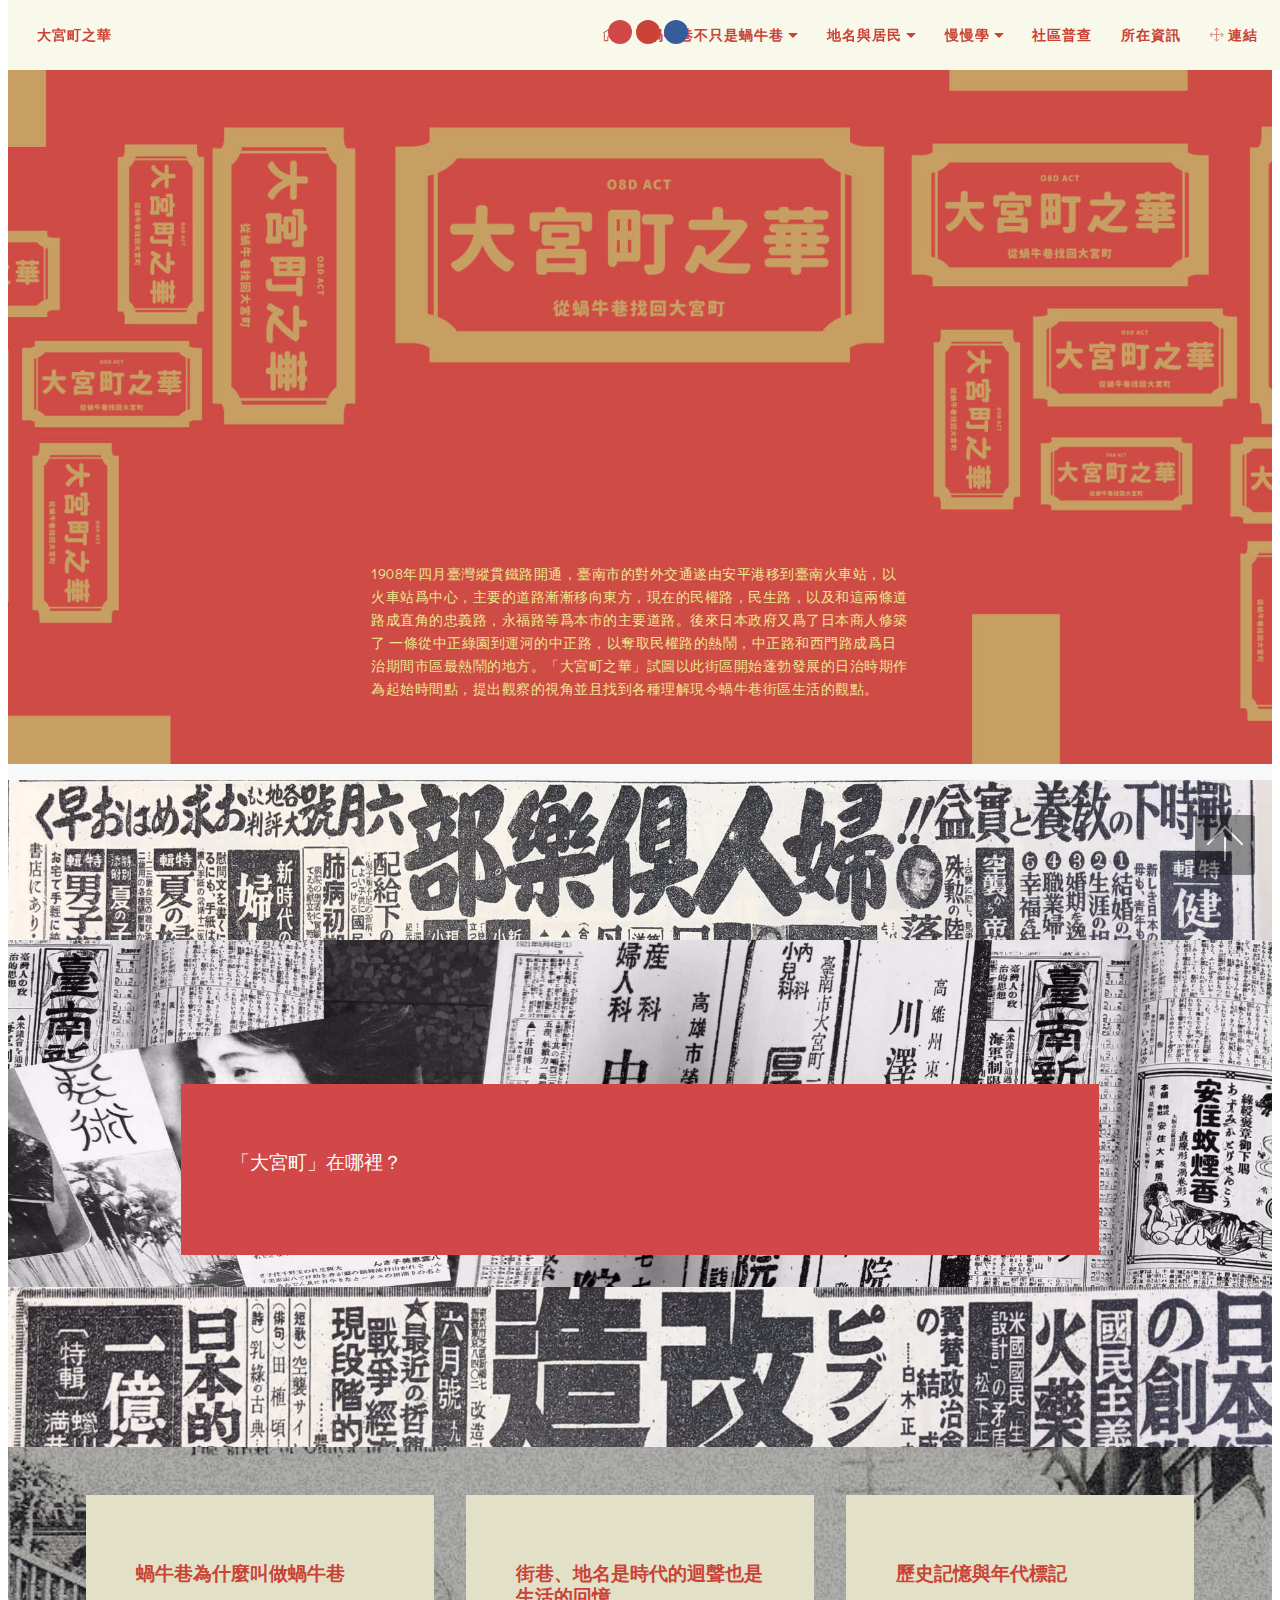
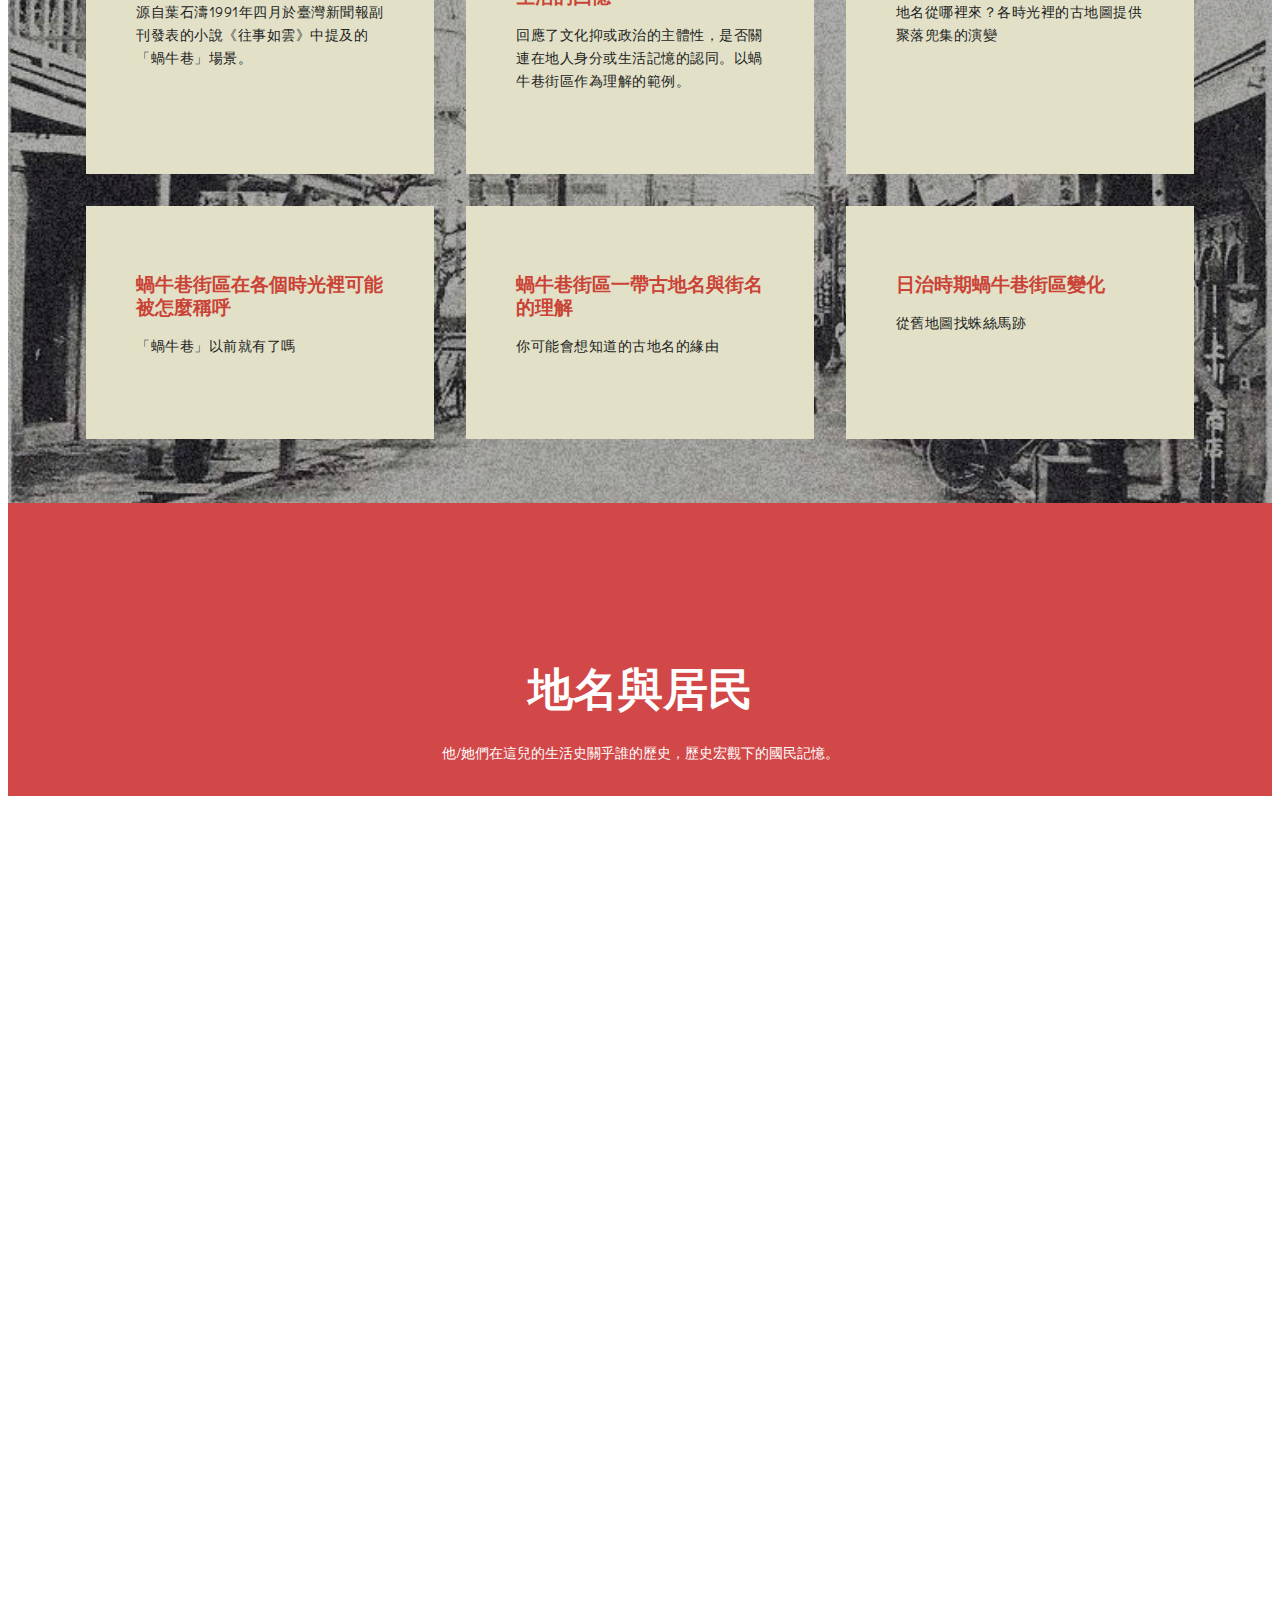
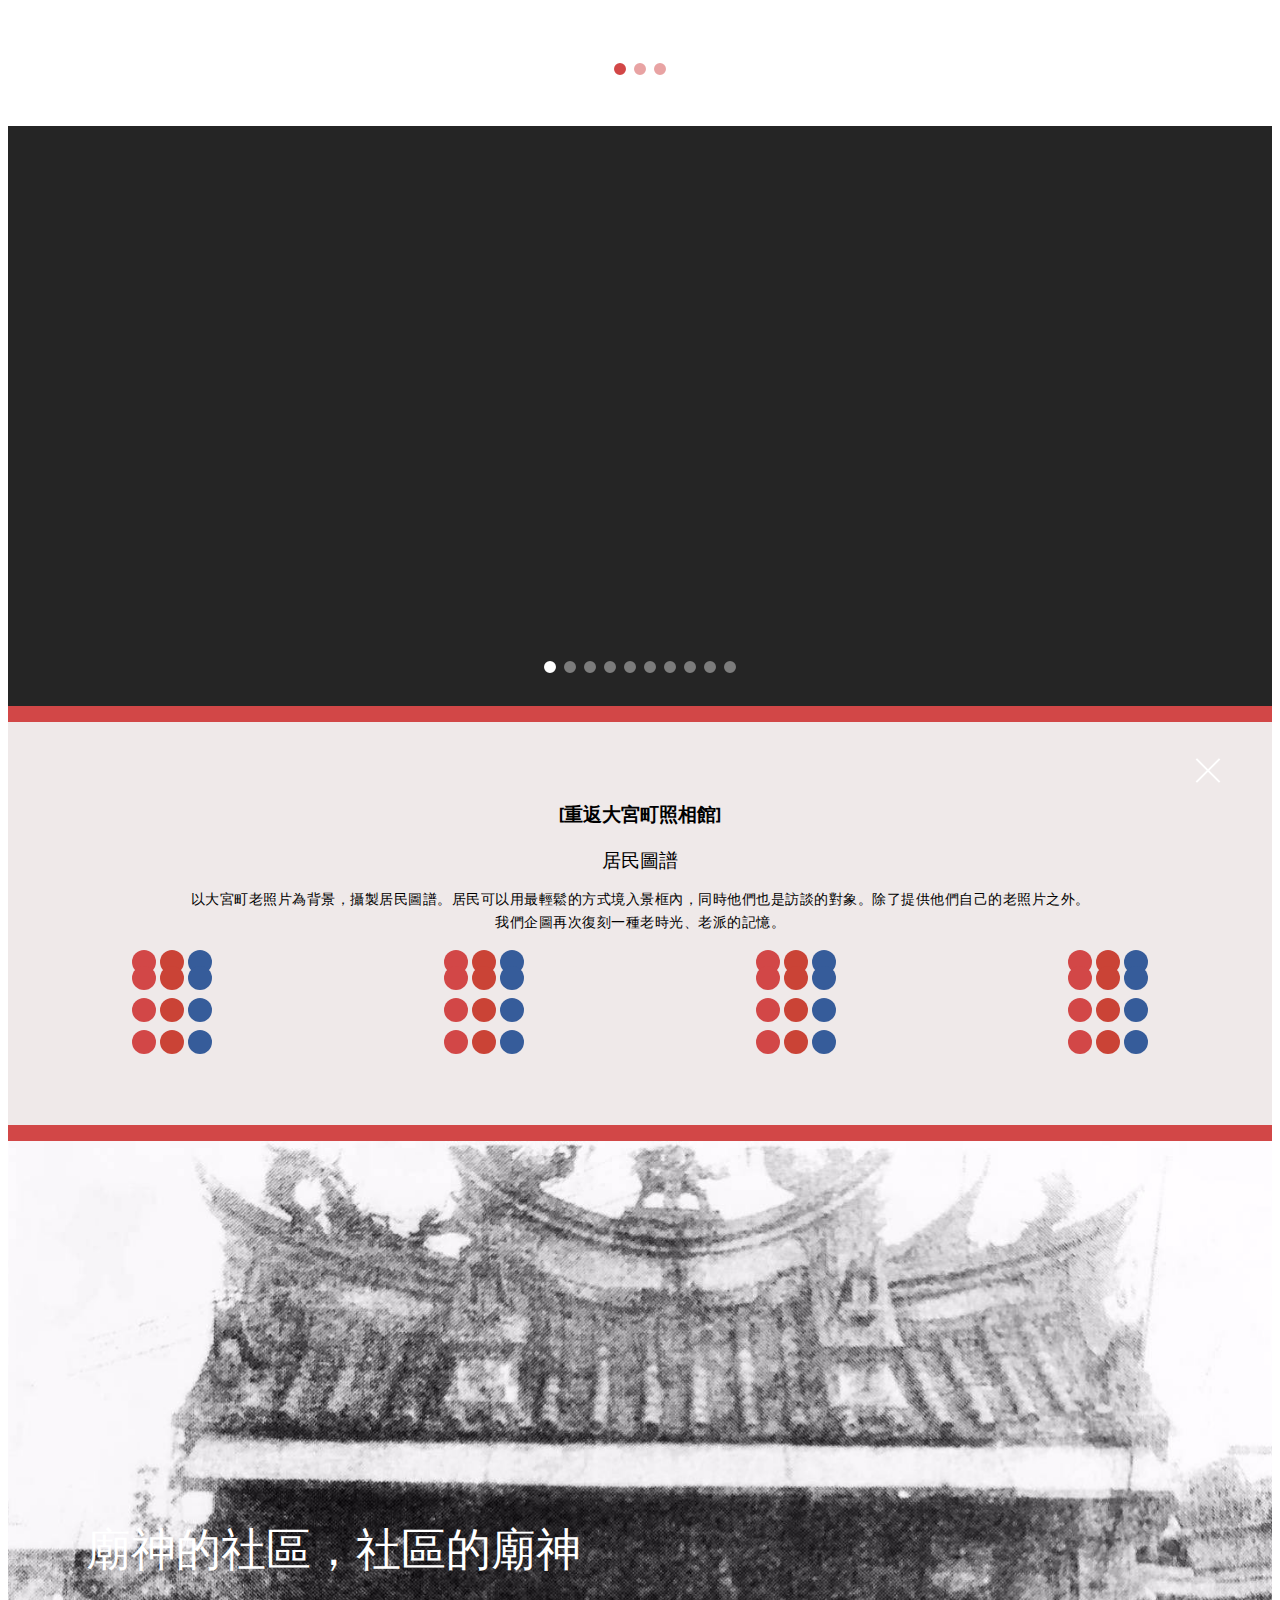
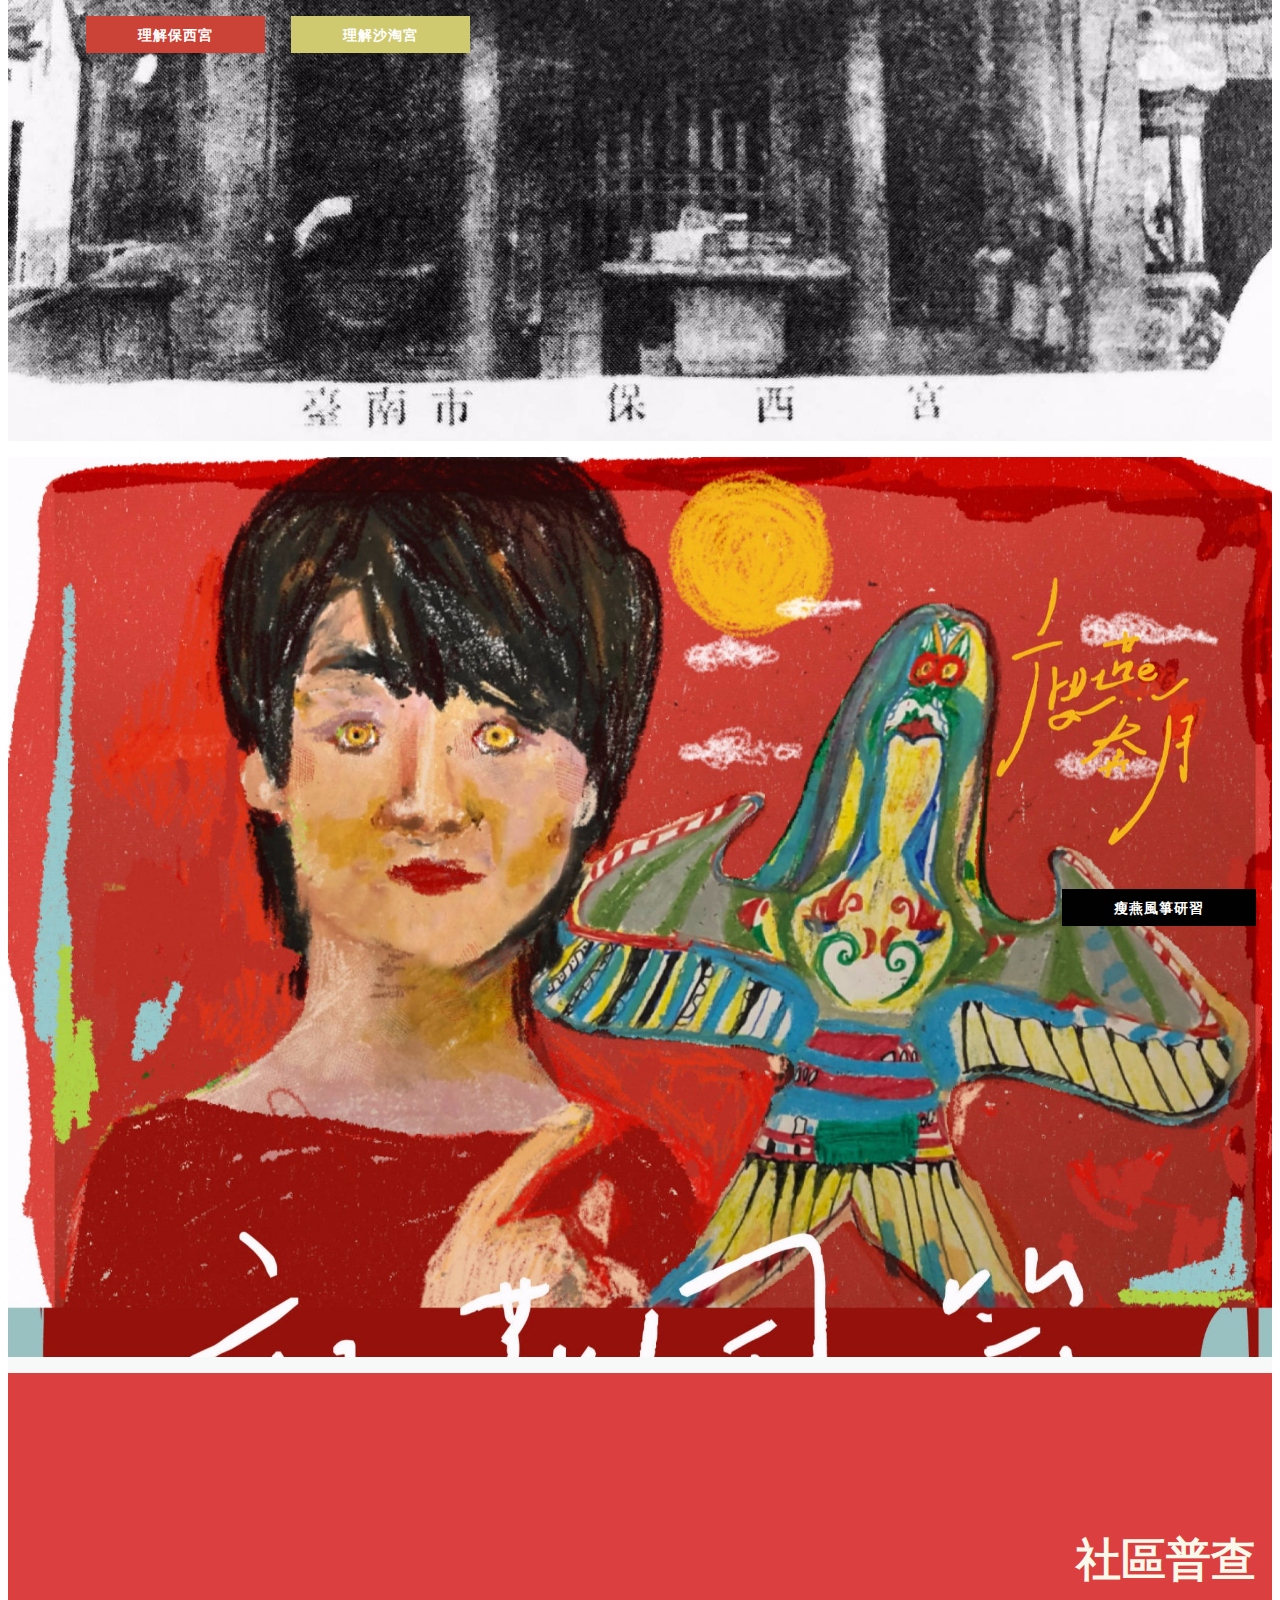
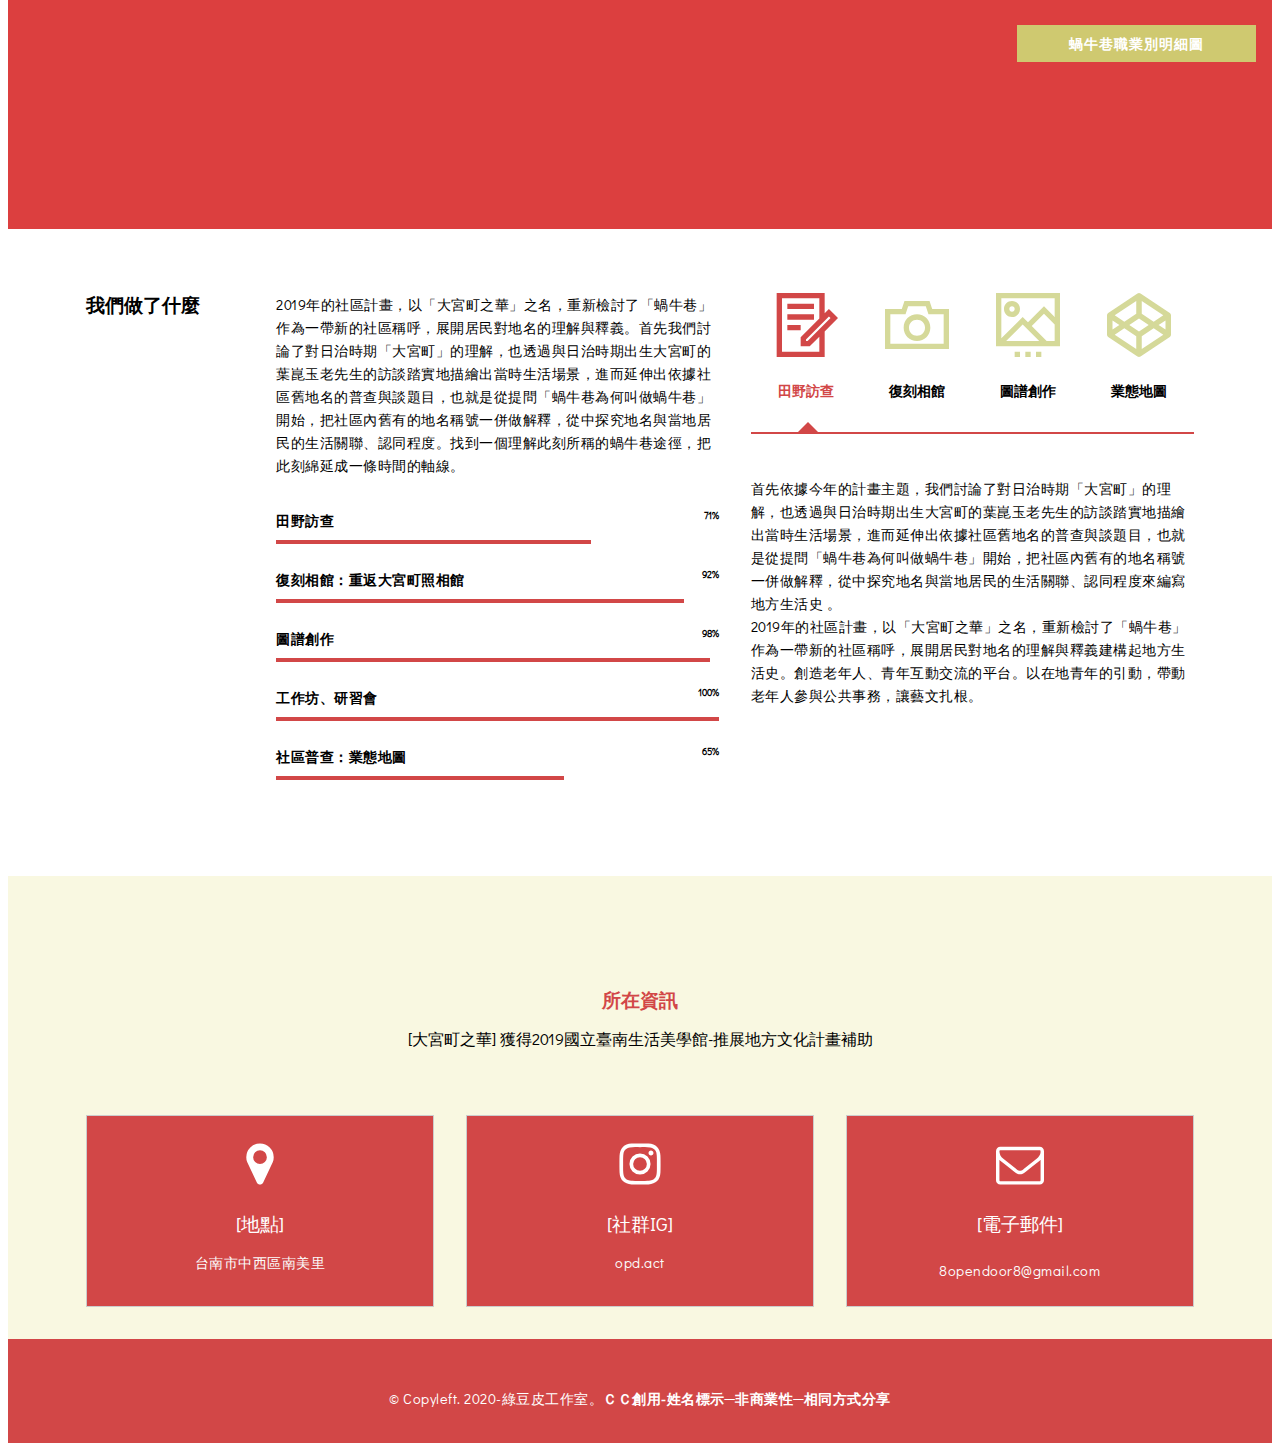
==== commit 2894f363: "create github pages" ====
--- a/index.html
+++ b/index.html
@@ -1,1521 +1,1290 @@
 <!DOCTYPE html>
-<html  >
+<html amp >
 <head>
-  <!-- Site made with Mobirise Website Builder v4.10.5, https://mobirise.com -->
+  <!-- Site made with Mobirise Website Builder v4.11.4, https://mobirise.com -->
   <meta charset="UTF-8">
   <meta http-equiv="X-UA-Compatible" content="IE=edge">
-  <meta name="generator" content="Mobirise v4.10.5, mobirise.com">
+  <meta name="generator" content="Mobirise v4.11.4, mobirise.com">
   <meta name="viewport" content="width=device-width, initial-scale=1, minimum-scale=1">
-  <link rel="shortcut icon" href="assets/images/noun-parametric-design-1457872-01-100x75.png" type="image/x-icon">
+  <link rel="shortcut icon" href="assets/images/noun-parametric-design-1457873.svg" type="image/x-icon">
   <meta name="description" content="">
   
-  <title>Home</title>
-  <link rel="stylesheet" href="assets/web/assets/mobirise-icons2/mobirise2.css">
-  <link rel="stylesheet" href="assets/web/assets/mobirise-icons/mobirise-icons.css">
-  <link rel="stylesheet" href="assets/tether/tether.min.css">
-  <link rel="stylesheet" href="assets/soundcloud-plugin/style.css">
-  <link rel="stylesheet" href="assets/bootstrap/css/bootstrap.min.css">
-  <link rel="stylesheet" href="assets/bootstrap/css/bootstrap-grid.min.css">
-  <link rel="stylesheet" href="assets/bootstrap/css/bootstrap-reboot.min.css">
-  <link rel="stylesheet" href="assets/dropdown/css/style.css">
-  <link rel="stylesheet" href="assets/animatecss/animate.min.css">
-  <link rel="stylesheet" href="assets/theme/css/style.css">
-  <link rel="stylesheet" href="assets/gallery/style.css">
-  <link rel="stylesheet" href="assets/mobirise/css/mbr-additional.css" type="text/css">
+  <title>大宮町之華</title>
   
+<link rel="canonical" href="https://o8d.github.io/2019/">
+ <style amp-boilerplate>body{-webkit-animation:-amp-start 8s steps(1,end) 0s 1 normal both;-moz-animation:-amp-start 8s steps(1,end) 0s 1 normal both;-ms-animation:-amp-start 8s steps(1,end) 0s 1 normal both;animation:-amp-start 8s steps(1,end) 0s 1 normal both}@-webkit-keyframes -amp-start{from{visibility:hidden}to{visibility:visible}}@-moz-keyframes -amp-start{from{visibility:hidden}to{visibility:visible}}@-ms-keyframes -amp-start{from{visibility:hidden}to{visibility:visible}}@-o-keyframes -amp-start{from{visibility:hidden}to{visibility:visible}}@keyframes -amp-start{from{visibility:hidden}to{visibility:visible}}</style>
+<noscript><style amp-boilerplate>body{-webkit-animation:none;-moz-animation:none;-ms-animation:none;animation:none}</style></noscript>
+<link href="https://fonts.googleapis.com/css?family=Poppins:300,400,500,600,700&display=swap" rel="stylesheet">
+ <link href="https://fonts.googleapis.com/css?family=Didact+Gothic&subset=cyrillic&display=swap" rel="stylesheet">
+ 
+ <style amp-custom> 
+div,span,h1,h2,h3,h4,h5,h6,p,blockquote,a,ol,ul,li,figcaption,textarea,input{font: inherit;}*{box-sizing: border-box;outline: none;}*:focus{outline: none;}body{position: relative;font-style: normal;line-height: 1.5;color: #000000;}section{background-color: #ffffff;background-position: 50% 50%;background-repeat: no-repeat;background-size: cover;overflow: hidden;padding: 30px 0;}section,.container,.container-fluid{position: relative;word-wrap: break-word;}h1,h2,h3,h4,h5,h6{margin: 0;padding: 0;}p,li,blockquote{letter-spacing: 0.5px;line-height: 1.7;}ul,ol,blockquote,p{margin-bottom: 0;margin-top: 0;}a{cursor: pointer;}a,a:hover{text-decoration: none;}a.mbr-iconfont:hover{text-decoration: none;}h1,h2,h3,h4,h5,h6,.display-1,.display-2,.display-4,.display-5,.display-7{word-break: break-word;word-wrap: break-word;}b,strong{font-weight: bold;}blockquote{padding: 10px 0 10px 20px;position: relative;border-left: 3px solid;}input:-webkit-autofill,input:-webkit-autofill:hover,input:-webkit-autofill:focus,input:-webkit-autofill:active{transition-delay: 9999s;transition-property: background-color,color;}html,body{height: auto;min-height: 100vh;}.mbr-section-title{margin: 0;padding: 0;font-style: normal;line-height: 1.2;width: 100%;}.mbr-section-subtitle{line-height: 1.3;width: 100%;}.mbr-text{font-style: normal;line-height: 1.6;width: 100%;}.mbr-figure{align-self: center;}.btn{text-align: center;position: relative;margin: .4rem .8rem;font-weight: 700;border-width: 2px;border-style: solid;font-style: normal;white-space: normal;transition: all .2s ease-in-out,box-shadow 2s ease-in-out;display: inline-flex;align-items: center;justify-content: center;word-break: break-word;line-height: 1.5;letter-spacing: 1px;}.btn-form{padding: 1rem 2rem;}.btn-form:hover{cursor: pointer;}form .btn{margin: 0;}.note-popover .btn:after{display: none;}.card-title{margin: 0;}.card-img{border-radius: 0;width: auto;flex-shrink: 0;}.card-img img{width: 100%;}.card{position: relative;background-color: transparent;border: none;border-radius: 0;width: 100%;padding-left: 1rem;padding-right: 1rem;}@media (max-width: 767px){.card:not(.last-child){padding-bottom: 2rem;}} .card .card-wrapper{height: 100%;}@media (max-width: 767px){.card .card-wrapper{flex-direction: column;}} .card img{height: 100%;object-fit: cover;object-position: center;}@media (min-width: 992px){.lg-pb{padding-bottom: 3rem;}}@media (max-width: 991px){.md-pb{padding-bottom: 2rem;}}.card-inner,.items-list{display: flex;flex-direction: column;}.items-list{list-style-type: none;padding: 0;}.items-list .list-item{padding: 1rem 2rem;}.card-head{padding: 1.5rem 2rem;}.card-price-wrap{padding: 1rem 2rem;display: flex;flex-direction: column;}.card-button{padding: 1rem;margin: 0;}.gallery-img-wrap{position: relative;height: 100%;}.gallery-img-wrap:hover{cursor: pointer;}.gallery-img-wrap amp-img{height: 100%;}.gallery-img-wrap .icon-wrap,.gallery-img-wrap .img-caption{position: absolute;z-index: 3;pointer-events: none;}.gallery-img-wrap .icon-wrap,.gallery-img-wrap .caption-on-hover{opacity: 0;transition: opacity .3s;}.gallery-img-wrap .icon-wrap{left: 50%;top: 50%;transform: translate(-50%,-50%);background-color: #fff;padding: .5rem;border-radius: 50%;}.gallery-img-wrap .img-caption{left: 0;right: 0;}.gallery-img-wrap .img-caption.caption-top{top: 0;}.gallery-img-wrap .img-caption.caption-bottom{bottom: 0;}.gallery-img-wrap .img-caption:after{content: "";position: absolute;top: 0;left: 0;right: 0;height: 100%;transition: opacity .3s;z-index: -1;pointer-events: none;}@media (max-width: 767px){.gallery-img-wrap:after,.gallery-img-wrap:hover:after,.gallery-img-wrap .icon-wrap{display: none;}.gallery-img-wrap .caption-on-hover{opacity: 1;}}.is-builder .gallery-img-wrap .icon-wrap{pointer-events: all;}.is-builder .gallery-img-wrap .img-caption > *{pointer-events: all;}.icons-list a{margin-right: 1rem;}.icons-list a:last-child{margin-right: 0;}.counter-container{position: relative;}.counter-container ol li{margin-bottom: 2rem;}.counter-container.stylizedCounters ol{counter-reset: section;}.counter-container.stylizedCounters ol li{z-index: 3;list-style: none;}.counter-container.stylizedCounters ol li:before{z-index: 2;position: absolute;left: 0px;counter-increment: section;content: counters(section,".") " ";text-align: center;margin: 0 10px;line-height: 37px;width: 40px;height: 40px;transition: all .2s;color: #232323;font-size: 25px;border-radius: 50%;font-weight: bold;}.timeline-wrap{position: relative;}.timeline-wrap .iconBackground{position: absolute;left: 50%;width: 20px;height: 20px;line-height: 30px;text-align: center;border-radius: 50%;font-size: 30px;display: inline-block;background-color: #232323;top: 20px;margin-left: -10px;}@media (max-width: 768px){.timeline-wrap .iconBackground{left: 0;}}.separline{position: relative;}@media (max-width: 768px){.separline:not(.last-child){padding-bottom: 2rem;}} .separline:before{position: absolute;content: "";width: 2px;background-color: #232323;left: calc(50% - 1px);height: calc(100% - 20px);top: 40px;}@media (max-width: 768px){.separline:before{left: 0;}}amp-image-lightbox a.control{position: absolute;width: 32px;height: 32px;right: 48px;top: 32px;z-index: 1000;}amp-image-lightbox a.control .close{position: relative;}amp-image-lightbox a.control .close:before,amp-image-lightbox a.control .close:after{position: absolute;left: 15px;content: ' ';height: 33px;width: 2px;background-color: #fff;}amp-image-lightbox a.control .close:before{transform: rotate(45deg);}amp-image-lightbox a.control .close:after{transform: rotate(-45deg);}.hidden{visibility: hidden;}.super-hide{display: none;}.inactive{-webkit-user-select: none;-moz-user-select: none;-ms-user-select: none;user-select: none;pointer-events: none;-webkit-user-drag: none;user-drag: none;}.popover-content ul.show{min-height: 155px;}.mbr-white{color: #ffffff;}.mbr-black{color: #000000;}.align-left{text-align: left;}.align-left .list-item{justify-content: flex-start;}.align-center{text-align: center;}.align-center .list-item{justify-content: center;}.align-right{text-align: right;}.align-right .list-item{justify-content: flex-end;}@media (max-width: 767px){.align-left,.align-center,.align-right{text-align: center;}.align-left .list-item,.align-center .list-item,.align-right .list-item{justify-content: center;}}.mbr-light{font-weight: 300;}.mbr-regular{font-weight: 400;}.mbr-semibold{font-weight: 500;}.mbr-bold{font-weight: 700;}.mbr-section-btn{margin-left: -.8rem;margin-right: -.8rem;font-size: 0;}nav .mbr-section-btn{margin-left: 0rem;margin-right: 0rem;}.btn .mbr-iconfont,.btn.btn-sm .mbr-iconfont{cursor: pointer;margin-right: 0.5rem;}.btn.btn-md .mbr-iconfont,.btn.btn-md .mbr-iconfont{margin-right: 0.8rem;}[type="submit"]{-webkit-appearance: none;}.mbr-fullscreen .mbr-overlay{min-height: 100vh;}.mbr-fullscreen{display: flex;display: -webkit-flex;display: -moz-flex;display: -ms-flex;display: -o-flex;align-items: center;-webkit-align-items: center;min-height: 100vh;padding-top: 3rem;padding-bottom: 3rem;}.mbr-overlay{bottom: 0;left: 0;position: absolute;right: 0;top: 0;z-index: 0;}.mbr-parallax-bg{bottom: 0;left: 0;opacity: .5;position: absolute;right: 0;top: 0;z-index: 0;background-position: 50% 50%;background-repeat: no-repeat;background-size: cover;}section.menu{min-height: 50px;}.menu-container{display: flex;justify-content: space-between;align-items: center;min-height: 50px;}@media (max-width: 991px){.menu-container{max-width: 100%;padding: 0 2rem;}} @media (max-width: 767px){.menu-container{padding: 0 1rem;}}.navbar{z-index: 100;width: 100%;}.navbar-fixed-top{position: fixed;top: 0;}.navbar-brand{display: flex;align-items: center;word-break: break-word;z-index: 1;}.navbar-logo{margin-right: .8rem;}@media (max-width: 767px){.navbar-logo amp-img{max-height: 50px;max-width: 50px;}}.navbar-caption-wrap{display: flex;}.navbar .navbar-collapse{display: flex;flex-basis: auto;align-items: center;justify-content: flex-end;}@media (max-width: 991px){.navbar .navbar-collapse{display: none;position: absolute;top: 0;right: 0;min-height: 100vh;padding: 70px 2rem 1rem;z-index: 1;}}@media (max-width: 991px){.navbar.opened .navbar-collapse.show,.navbar.opened .navbar-collapse.collapsing{display: block;}.is-builder .navbar-collapse{position: fixed;}}.navbar-nav{list-style-type: none;display: flex;flex-wrap: wrap;padding-left: 0;min-width: 10rem;}@media (max-width: 991px){.navbar-nav{flex-direction: column;}} .navbar-nav .mbr-iconfont{margin-right: .2rem;}.nav-item{word-break: break-all;}.nav-link{display: flex;align-items: center;justify-content: center;}.nav-link,.navbar-caption{transition: all 0.2s;letter-spacing: 1px;}.nav-dropdown .dropdown-menu{min-width: 10rem;padding-bottom: 1.25rem;padding-top: 1.25rem;position: absolute;left: 0;}.nav-dropdown .dropdown-menu .dropdown-item{line-height: 2;display: flex;justify-content: flex-start;align-items: center;padding: .25rem 1.5rem;white-space: nowrap;}.nav-dropdown .dropdown-menu .dropdown{position: relative;}.dropdown-menu .dropdown:hover > .dropdown-menu{opacity: 1;pointer-events: all;}.nav-dropdown .dropdown-submenu{top: 0;left: 100%;margin: 0;}.nav-item.dropdown{position: relative;}.nav-item.dropdown .dropdown-menu{opacity: 0;pointer-events: none;}.nav-item.dropdown:hover > .dropdown-menu{opacity: 1;pointer-events: all;}.link.dropdown-toggle:after{content: '';margin-left: .25rem;border-top: 0.35em solid;border-right: 0.35em solid transparent;border-left: 0.35em solid transparent;border-bottom: 0;}.navbar .dropdown.open > .dropdown-menu{display: block;}@media (max-width: 991px){.is-builder .nav-dropdown .dropdown-menu{position: relative;}.nav-dropdown .dropdown-submenu{left: 0;}.dropdown-item{padding: .25rem 1.5rem;margin: 0;justify-content: center;}.dropdown-item:after{right: auto;}.navbar.opened .dropdown-menu{top: 0;}}.navbar-buttons{display: flex;flex-wrap: wrap;align-items: center;justify-content: center;}@media (max-width: 991px){.navbar-buttons{flex-direction: column;}}.menu-social-list{display: flex;align-items: center;justify-content: center;flex-wrap: wrap;}.menu-social-list a{margin: 0 .5rem;}button.navbar-toggler{position: absolute;right: 20px;top: 25px;width: 31px;height: 20px;cursor: pointer;transition: all .2s;align-self: center;}.hamburger span{position: absolute;right: 0;width: 30px;height: 2px;border-right: 5px;}.hamburger span:nth-child(1){top: 0;transition: all .2s;}.hamburger span:nth-child(2){top: 8px;transition: all .15s;}.hamburger span:nth-child(3){top: 8px;transition: all .15s;}.hamburger span:nth-child(4){top: 16px;transition: all .2s;}nav.opened .navbar-toggler:not(.hide) .hamburger span:nth-child(1){top: 8px;width: 0;opacity: 0;right: 50%;transition: all .2s;}nav.opened .navbar-toggler:not(.hide) .hamburger span:nth-child(2){-webkit-transform: rotate(45deg);transform: rotate(45deg);transition: all .25s;}nav.opened .navbar-toggler:not(.hide) .hamburger span:nth-child(3){-webkit-transform: rotate(-45deg);transform: rotate(-45deg);transition: all .25s;}nav.opened .navbar-toggler:not(.hide) .hamburger span:nth-child(4){top: 8px;width: 0;opacity: 0;right: 50%;transition: all .2s;}.ampstart-btn.hamburger{position: absolute;top: 25px;right: 15px;margin-left: auto;width: 30px;height: 20px;background: none;border: none;cursor: pointer;z-index: 1000;}@media (min-width: 992px){.ampstart-btn,amp-sidebar{display: none;}.dropdown-menu .dropdown-toggle:after{content: '';border-bottom: 0.35em solid transparent;border-left: 0.35em solid;border-right: 0;border-top: 0.35em solid transparent;margin-left: 0.3rem;margin-top: -0.3077em;position: absolute;right: 1.1538em;top: 50%;}}.close-sidebar{width: 30px;height: 30px;position: relative;cursor: pointer;background-color: transparent;border: none;}.close-sidebar span{position: absolute;left: 0;width: 30px;height: 2px;border-right: 5px;}.close-sidebar span:nth-child(1){transform: rotate(45deg);}.close-sidebar span:nth-child(2){transform: rotate(-45deg);}.builder-sidebar{position: relative;min-height: 100vh;z-index: 1030;padding: 1rem 2rem;max-width: 20rem;}.builder-sidebar .dropdown:hover > .dropdown-menu{position: relative;text-align: center;}section.sidebar-open:before{content: '';position: fixed;top: 0;bottom: 0;right: 0;left: 0;background-color: rgba(0,0,0,0.2);z-index: 1040;}.map-placeholder{display: none;}.map-placeholder h4{padding-top: 5rem;color: #767676;text-align: center;}.google-map{position: relative;width: 100%;}@media (max-width: 992px){.google-map{padding: 0;margin: 0;}} .google-map [data-state-details]{color: #6b6763;font-family: Montserrat;height: 1.5em;margin-top: -0.75em;padding-left: 1.25rem;padding-right: 1.25rem;position: absolute;text-align: center;top: 50%;width: 100%;}.google-map[data-state]{background: #e9e5dc;}.google-map[data-state="loading"] [data-state-details]{display: none;}.lightbox{background: rgba(0,0,0,0.8);width: 100%;height: 100%;position: absolute;display: flex;-webkit-align-items: center;align-items: center;-webkit-justify-content: center;justify-content: center;}.lightbox .video-block{width: 100%;}div[submit-success]{padding: 1rem;margin-bottom: 1rem;}div[submit-error]{padding: 1rem;margin-bottom: 1rem;}textarea[type="hidden"]{display: none;}amp-img{width: 100%;}amp-img img{max-height: 100%;max-width: 100%;}img.mbr-temp{width: 100%;}.rounded{border-radius: 50%;}.is-builder .nodisplay + img[async],.is-builder .nodisplay + img[decoding="async"],.is-builder amp-img > a + img[async],.is-builder amp-img > a + img[decoding="async"]{display: none;}html:not(.is-builder) amp-img > a{position: absolute;top: 0;bottom: 0;left: 0;right: 0;z-index: 1;}.is-builder .temp-amp-sizer{position: absolute;}.is-builder amp-youtube .temp-amp-sizer,.is-builder amp-vimeo .temp-amp-sizer{position: static;}.is-builder section.horizontal-menu .ampstart-btn{display: none;}.is-builder section.horizontal-menu .dropdown-menu{z-index: auto;opacity: 1;pointer-events: auto;}.is-builder section.horizontal-menu .nav-dropdown .link.dropdown-toggle[aria-expanded="true"]{margin-right: 0;padding: 0.667em 1em;}div.placeholder{z-index: 4;background: rgba(255,255,255,0.5);}div.placeholder svg{position: absolute;top: 50%;left: 50%;transform: translate(-50%,-50%);width: 20%;height: auto;}div.placeholder svg circle.big{animation: big-anim 3s linear infinite;}div.placeholder svg circle.small{animation: small-anim 1.5s linear infinite;}@keyframes big-anim{from{stroke-dashoffset: 900;}to{stroke-dashoffset: 0;}}@keyframes small-anim{from{stroke-dashoffset: 850;}to{stroke-dashoffset: 0;}}.placeholder-loader .amp-active > div{display: none;}.container{padding-right: 1rem;padding-left: 1rem;width: 100%;margin-right: auto;margin-left: auto;}@media (max-width: 767px){.container{max-width: 540px;}} @media (min-width: 768px){.container{max-width: 720px;}} @media (min-width: 992px){.container{max-width: 960px;}} @media (min-width: 1200px){.container{max-width: 1140px;}}.container-fluid{width: 100%;margin-right: auto;margin-left: auto;padding-left: 1rem;padding-right: 1rem;}.media-container-row{display: flex;flex-wrap: wrap;}@media (min-width: 992px){.media-container-row{flex-wrap: nowrap;}}.form-block{z-index: 1;background-color: transparent;padding: 3rem;position: relative;overflow: visible;}.form-block .mbr-overlay{z-index: -1;}@media (max-width: 992px){.form-block{padding: 1rem;}} .form-block form input,.form-block form textarea,.form-block form select{border-radius: 0;background-color: #ffffff;margin: 0;transition: 0.4s;width: 100%;border: 1px solid #e0e0e0;padding: 11px 1rem;}form input[type="checkbox"],form input[type="radio"]{border: none;background: none;width: auto;}textarea{min-height: 200px;}form .fieldset{display: flex;justify-content: center;flex-wrap: wrap;align-items: center;}form .field{padding-top: 0.5rem;padding-bottom: 0.5rem;}.field{flex-basis: 50%;flex-grow: 1;flex-shrink: 1;padding: 0.5rem;}@media (max-width: 768px){.field{flex-basis: 100%;}}textarea{width: 100%;margin-right: 0;}.text-field{flex-basis: 100%;flex-grow: 1rem;flex-shrink: 1;padding: 0.5rem;}.mbr-flex{display: flex;}.flex-wrap{flex-wrap: wrap;}.mbr-jc-s{justify-content: flex-start;}.mbr-jc-c{justify-content: center;}.mbr-jc-e{justify-content: flex-end;}.mbr-row,.mbr-form-row{display: -webkit-box;display: -webkit-flex;display: -ms-flexbox;display: flex;-webkit-flex-wrap: wrap;-ms-flex-wrap: wrap;flex-wrap: wrap;margin-right: -1rem;margin-left: -1rem;}.mbr-form-row{margin-right: -0.5rem;margin-left: -0.5rem;}.mbr-form-row > [class*="mbr-col"]{padding-left: 0.5rem;padding-right: 0.5rem;}.mbr-row-reverse{flex-direction: row-reverse;}.mbr-column{flex-direction: column;}@media (max-width: 767px){.mbr-col-sm-12{-ms-flex: 0 0 100%;flex: 0 0 100%;max-width: 100%;padding-right: 1rem;padding-left: 1rem;}}@media (min-width: 768px){.mbr-col-md-3{-ms-flex: 0 0 25%;flex: 0 0 25%;max-width: 25%;padding-right: 1rem;padding-left: 1rem;}.mbr-col-md-4{-ms-flex: 0 0 33.333333%;flex: 0 0 33.333333%;max-width: 33.333333%;padding-right: 1rem;padding-left: 1rem;}.mbr-col-md-5{-ms-flex: 0 0 41.666667%;flex: 0 0 41.666667%;max-width: 41.666667%;padding-right: 1rem;padding-left: 1rem;}.mbr-col-md-6{-ms-flex: 0 0 50%;flex: 0 0 50%;max-width: 50%;padding-right: 1rem;padding-left: 1rem;}.mbr-col-md-7{-ms-flex: 0 0 58.333333%;flex: 0 0 58.333333%;max-width: 58.333333%;padding-right: 1rem;padding-left: 1rem;}.mbr-col-md-8{-ms-flex: 0 0 66.666667%;flex: 0 0 66.666667%;max-width: 66.666667%;padding-left: 1rem;padding-right: 1rem;}.mbr-col-md-10{-ms-flex: 0 0 83.333333%;flex: 0 0 83.333333%;max-width: 83.333333%;padding-left: 1rem;padding-right: 1rem;}.mbr-col-md-12{-ms-flex: 0 0 100%;flex: 0 0 100%;max-width: 100%;padding-right: 1rem;padding-left: 1rem;}}@media (min-width: 992px){.mbr-col-lg-2{-ms-flex: 0 0 16.666667%;flex: 0 0 16.666667%;max-width: 16.666667%;padding-right: 1rem;padding-left: 1rem;}.mbr-col-lg-3{-ms-flex: 0 0 25%;flex: 0 0 25%;max-width: 25%;padding-right: 1rem;padding-left: 1rem;}.mbr-col-lg-4{-ms-flex: 0 0 33.33%;flex: 0 0 33.33%;max-width: 33.33%;padding-right: 1rem;padding-left: 1rem;}.mbr-col-lg-5{-ms-flex: 0 0 41.666%;flex: 0 0 41.666%;max-width: 41.666%;padding-right: 1rem;padding-left: 1rem;}.mbr-col-lg-6{-ms-flex: 0 0 50%;flex: 0 0 50%;max-width: 50%;padding-right: 1rem;padding-left: 1rem;}.mbr-col-lg-7{-ms-flex: 0 0 58.333333%;flex: 0 0 58.333333%;max-width: 58.333333%;padding-right: 1rem;padding-left: 1rem;}.mbr-col-lg-8{-ms-flex: 0 0 66.666667%;flex: 0 0 66.666667%;max-width: 66.666667%;padding-left: 1rem;padding-right: 1rem;}.mbr-col-lg-9{-ms-flex: 0 0 75%;flex: 0 0 75%;max-width: 75%;padding-left: 1rem;padding-right: 1rem;}.mbr-col-lg-10{-ms-flex: 0 0 83.3333%;flex: 0 0 83.3333%;max-width: 83.3333%;padding-right: 1rem;padding-left: 1rem;}.mbr-col-lg-12{-ms-flex: 0 0 100%;flex: 0 0 100%;max-width: 100%;padding-right: 1rem;padding-left: 1rem;}}@media (min-width: 1200px){.mbr-col-xl-7{-ms-flex: 0 0 58.333333%;flex: 0 0 58.333333%;max-width: 58.333333%;padding-right: 1rem;padding-left: 1rem;}.mbr-col-xl-4{-ms-flex: 0 0 33.333333%;flex: 0 0 33.333333%;max-width: 33.333333%;padding-right: 1rem;padding-left: 1rem;}.mbr-col-xl-8{-ms-flex: 0 0 66.666667%;flex: 0 0 66.666667%;max-width: 66.666667%;padding-left: 1rem;padding-right: 1rem;}.mbr-col-xl-5{-ms-flex: 0 0 41.666667%;flex: 0 0 41.666667%;max-width: 41.666667%;}}.mbr-pt-1{padding-top: .5rem;}.mbr-pt-2{padding-top: 1rem;}.mbr-pt-3{padding-top: 1.5rem;}.mbr-pt-4{padding-top: 2rem;}.mbr-pt-5{padding-top: 3rem;}.mbr-pb-1{padding-bottom: 0.5rem;}.mbr-pb-2{padding-bottom: 1rem;}.mbr-pb-3{padding-bottom: 1.5rem;}.mbr-pb-4{padding-bottom: 2rem;}.mbr-pb-5{padding-bottom: 3rem;}.mbr-px-1{padding-left: .5rem;padding-right: .5rem;}.mbr-px-2{padding-left: 1rem;padding-right: 1rem;}.mbr-px-3{padding-left: 1.5rem;padding-right: 1.5rem;}.mbr-px-4{padding-left: 2rem;padding-right: 2rem;}@media (max-width: 991px){.mbr-px-4{padding-left: 1rem;padding-right: 1rem;}}.mbr-px-5{padding-left: 3rem;padding-right: 3rem;}@media (max-width: 991px){.mbr-px-5{padding-left: 1rem;padding-right: 1rem;}}.mbr-m-sub-1{margin-left: -1rem;margin-right: -1rem;}@media (max-width: 768px){.mbr-m-sub-1{margin-left: 0;margin-right: 0;}}.mbr-py-1{padding-top: .5rem;padding-bottom: .5rem;}.mbr-py-2{padding-top: 1rem;padding-bottom: 1rem;}@media (max-width: 767px){.mbr-py-2{padding-top: 0rem;padding-bottom: 0rem;}}.mbr-py-3{padding-top: 1.5rem;padding-bottom: 1.5rem;}@media (max-width: 991px){.mbr-py-3{padding-top: 1rem;padding-bottom: 1rem;}}.mbr-py-4{padding-top: 2rem;padding-bottom: 2rem;}@media (max-width: 991px){.mbr-py-4{padding-top: 1rem;padding-bottom: 1rem;}}.mbr-py-5{padding-top: 3rem;padding-bottom: 3rem;}@media (max-width: 991px){.mbr-py-5{padding-top: 1rem;padding-bottom: 1rem;}}.mbr-p-1{padding: .5rem;}.mbr-p-2{padding: 1rem;}.mbr-p-3{padding: 1.5rem;}@media (max-width: 991px){.mbr-p-3{padding: 1rem;}}.mbr-p-4{padding: 2rem;}@media (max-width: 991px){.mbr-p-4{padding: 1rem;}}.mbr-p-5{padding: 3rem;}@media (max-width: 991px){.mbr-p-5{padding: 1rem;}}.mbr-ml-auto{margin-left: auto;}.mbr-mr-auto{margin-right: auto;}.mbr-m-auto{margin: auto;}amp-img,img{height: 100%;width: 100%;}amp-sidebar{background: transparent;}.is-builder .menu{overflow: visible;}.is-builder .preview button{opacity: 0.5;position: relative;pointer-events: none;}.is-builder .preview button:before{display: block;position: absolute;content: '';background-color: #efefef;left: 0;right: 0;top: 0;bottom: 0;z-index: 2;}.hidden-slide{display: none;}.visible-slide{display: flex;}.dots-wrapper .dots{margin: 4px 4px;}.dots-wrapper .dots span{cursor: pointer;border-radius: 12px;display: block;height: 12px;width: 12px;transition: 0.4s;border: 6px solid #cccccc;}.dots-wrapper .dots span:hover{opacity: 1;}.dots-wrapper .dots span.current{outline: none;width: 12px;opacity: 1;}.amp-carousel-button{outline: none;border-radius: 50%;border: 10px transparent solid;transform: scale(1.5) translateY(-50%);height: 45px;width: 45px;transition: 0.4s;cursor: pointer;}.amp-carousel-button:hover{opacity: 1;}.amp-carousel-button-next{background-position: 75% 50%;}.amp-carousel-button-prev{background-position: 25% 50%;}button.btn-img{cursor: pointer;}.iconfont-wrapper{display: inline-block;width: 1.5rem;height: 1.5rem;}.amp-iconfont{vertical-align: middle;width: 1.5rem;font-size: 1.5rem;}.text-upper{text-transform: uppercase;}.form-check{margin-bottom: 0;}.form-check-label{padding-left: 0;}.form-check-input{position: relative;margin: 4px;}.form-check-inline{display: -webkit-inline-box;display: -ms-inline-flexbox;display: inline-flex;-webkit-box-align: center;-ms-flex-align: center;align-items: center;padding-left: 0;margin-right: .75rem;}.field:not(:nth-last-child(1)){margin-bottom: 1rem;}.field-input{padding: 11px 1rem;display: block;width: 100%;}.mbr-col{flex-basis: 0;flex-grow: 1;max-width: 100%;}.mbr-col-auto{-webkit-box-flex: 0;flex: 0 0 auto;width: auto;max-width: none;}.mbr-col,.mbr-col-auto{position: relative;width: 100%;min-height: 1px;padding-right: 15px;padding-left: 15px;}@media (min-width: 991px){.mbr-col{min-width: 50%;}}@media (max-width: 991px){.mbr-col{min-width: 100%;}}.mbr-form input,.mbr-form textarea{border-radius: 0;background-color: #ffffff;margin: 0;transition: .4s;width: 100%;border: 1px solid #e0e0e0;padding: 11px 1rem;}#scrollToTopMarker{position: absolute;width: 0;height: 0;top: 300px;}#scrollToTopButton{position: fixed;bottom: 25px;right: 25px;opacity: .4;z-index: 5000;font-size: 32px;height: 60px;width: 60px;border: none;border-radius: 3px;cursor: pointer;}#scrollToTopButton:focus{outline: none;}#scrollToTopButton a:before{content: '';position: absolute;height: 40%;top: 36%;width: 2px;left: calc(50% - 1px);}#scrollToTopButton a:after{content: '';position: absolute;border-top: 2px solid;border-right: 2px solid;width: 40%;height: 40%;left: calc(30% - 1px);bottom: 30%;-webkit-transform: rotate(-45deg);transform: rotate(-45deg);}
+body{font-family: Didact Gothic;}blockquote{border-color: #d24747;}div[submit-success]{background: #365c9a;color: #ffffff;}div[submit-error]{background: #b2ccd2;color: #000000;}.display-1{font-family: 'Poppins',sans-serif;font-size: 2.8rem;line-height: 1.2;}.display-2{font-family: 'Didact Gothic',sans-serif;font-size: 2.5rem;line-height: 1.2;}.display-4{font-family: 'Didact Gothic',sans-serif;font-size: 0.6rem;line-height: 1.4;}.display-5{font-family: 'Didact Gothic',sans-serif;font-size: 1.2rem;line-height: 1.2;}.display-7{font-family: 'Didact Gothic',sans-serif;font-size: 0.9rem;line-height: 1.6;}.form-block input,.form-block textarea{font-family: 'Didact Gothic',sans-serif;font-size: 0.9rem;line-height: 1.6;}@media (max-width: 768px){.display-1{font-size: 2.24rem;font-size: calc( 1.63rem + (2.8 - 1.63) * ((100vw - 20rem) / (48 - 20)));line-height: calc( 1.4 * (1.63rem + (2.8 - 1.63) * ((100vw - 20rem) / (48 - 20))));}.display-2{font-size: 2rem;font-size: calc( 1.525rem + (2.5 - 1.525) * ((100vw - 20rem) / (48 - 20)));line-height: calc( 1.4 * (1.525rem + (2.5 - 1.525) * ((100vw - 20rem) / (48 - 20))));}.display-4{font-size: 0.48rem;font-size: calc( 0.86rem + (0.6 - 0.86) * ((100vw - 20rem) / (48 - 20)));line-height: calc( 1.4 * (0.86rem + (0.6 - 0.86) * ((100vw - 20rem) / (48 - 20))));}.display-5{font-size: 0.96rem;font-size: calc( 1.07rem + (1.2 - 1.07) * ((100vw - 20rem) / (48 - 20)));line-height: calc( 1.4 * (1.07rem + (1.2 - 1.07) * ((100vw - 20rem) / (48 - 20))));}.display-7{font-size: 0.72rem;font-size: calc( 0.965rem + (0.9 - 0.965) * ((100vw - 20rem) / (48 - 20)));line-height: calc( 1.4 * (0.965rem + (0.9 - 0.965) * ((100vw - 20rem) / (48 - 20))));}}.display-1 .mbr-iconfont-btn{font-size: 2.8rem;width: 2.8rem;}.display-2 .mbr-iconfont-btn{font-size: 2.5rem;width: 2.5rem;}.display-4 .mbr-iconfont-btn{font-size: 0.6rem;width: 0.6rem;}.display-5 .mbr-iconfont-btn{font-size: 1.2rem;width: 1.2rem;}.display-7 .mbr-iconfont-btn{font-size: 0.9rem;width: 0.9rem;}.btn{padding: 10px 30px;border-radius: 0px;}.btn-sm{padding: 10px 30px;border-radius: 0px;}.btn-md{padding: 10px 30px;border-radius: 0px;}.btn-lg{padding: 10px 30px;border-radius: 0;}.bg-primary{background-color: #d24747;}.bg-success{background-color: #365c9a;}.bg-info{background-color: #e96188;}.bg-warning{background-color: #cfc970;}.bg-danger{background-color: #b2ccd2;}.btn-secondary,.btn-secondary:active,.btn-secondary.active{background-color: #ca4336;border-color: #ca4336;color: #ffffff;}.btn-secondary:hover,.btn-secondary:focus,.btn-secondary.focus{background-color: #7a2820;border-color: #7a2820;color: #ffffff;}.btn-secondary.disabled,.btn-secondary:disabled{color: #ffffff;background-color: #7a2820;border-color: #7a2820;}.btn-info,.btn-info:active,.btn-info.active{background-color: #e96188;border-color: #e96188;color: #ffffff;}.btn-info:hover,.btn-info:focus,.btn-info.focus{background-color: #c81c4d;border-color: #c81c4d;color: #ffffff;}.btn-info.disabled,.btn-info:disabled{color: #ffffff;background-color: #c81c4d;border-color: #c81c4d;}.btn-success,.btn-success:active,.btn-success.active{background-color: #365c9a;border-color: #365c9a;color: #ffffff;}.btn-success:hover,.btn-success:focus,.btn-success.focus{background-color: #1c2f4e;border-color: #1c2f4e;color: #ffffff;}.btn-success.disabled,.btn-success:disabled{color: #ffffff;background-color: #1c2f4e;border-color: #1c2f4e;}.btn-warning,.btn-warning:active,.btn-warning.active{background-color: #cfc970;border-color: #cfc970;color: #ffffff;}.btn-warning:hover,.btn-warning:focus,.btn-warning.focus{background-color: #a29c37;border-color: #a29c37;color: #ffffff;}.btn-warning.disabled,.btn-warning:disabled{color: #ffffff;background-color: #a29c37;border-color: #a29c37;}.btn-danger,.btn-danger:active,.btn-danger.active{background-color: #b2ccd2;border-color: #b2ccd2;color: #ffffff;}.btn-danger:hover,.btn-danger:focus,.btn-danger.focus{background-color: #72a1ac;border-color: #72a1ac;color: #ffffff;}.btn-danger.disabled,.btn-danger:disabled{color: #ffffff;background-color: #72a1ac;border-color: #72a1ac;}.btn-primary,.btn-primary:active,.btn-primary.active{background-color: #d24747;border-color: #d24747;color: #ffffff;}.btn-primary:hover,.btn-primary:focus,.btn-primary.focus{background-color: #902323;border-color: #902323;color: #ffffff;}.btn-primary.disabled,.btn-primary:disabled{color: #ffffff;background-color: #902323;border-color: #902323;}.btn-black,.btn-black:active,.btn-black.active{background-color: #010101;border-color: #010101;color: #ffffff;}.btn-black:hover,.btn-black:focus,.btn-black.focus{background-color: #000000;border-color: #000000;color: #ffffff;}.btn-black.disabled,.btn-black:disabled{color: #ffffff;background-color: #000000;border-color: #000000;}.btn-white,.btn-white:active,.btn-white.active{background-color: #fcfcfc;border-color: #fcfcfc;color: #7d7d7d;}.btn-white:hover,.btn-white:focus,.btn-white.focus{background-color: #c9c9c9;border-color: #c9c9c9;color: #7d7d7d;}.btn-white.disabled,.btn-white:disabled{color: #7d7d7d;background-color: #c9c9c9;border-color: #c9c9c9;}.btn-primary-outline,.btn-primary-outline:active,.btn-primary-outline.active{background: none;border-color: #d24747;color: #d24747;}.btn-primary-outline:hover,.btn-primary-outline:focus,.btn-primary-outline.focus{color: #ffffff;background-color: #d24747;border-color: #d24747;}.btn-primary-outline.disabled,.btn-primary-outline:disabled{color: #ffffff;background-color: #d24747;border-color: #d24747;}.btn-secondary-outline,.btn-secondary-outline:active,.btn-secondary-outline.active{background: none;border-color: #ca4336;color: #ca4336;}.btn-secondary-outline:hover,.btn-secondary-outline:focus,.btn-secondary-outline.focus{color: #ffffff;background-color: #ca4336;border-color: #ca4336;}.btn-secondary-outline.disabled,.btn-secondary-outline:disabled{color: #ffffff;background-color: #ca4336;border-color: #ca4336;}.btn-info-outline,.btn-info-outline:active,.btn-info-outline.active{background: none;border-color: #e96188;color: #e96188;}.btn-info-outline:hover,.btn-info-outline:focus,.btn-info-outline.focus{color: #ffffff;background-color: #e96188;border-color: #e96188;}.btn-info-outline.disabled,.btn-info-outline:disabled{color: #ffffff;background-color: #e96188;border-color: #e96188;}.btn-success-outline,.btn-success-outline:active,.btn-success-outline.active{background: none;border-color: #365c9a;color: #365c9a;}.btn-success-outline:hover,.btn-success-outline:focus,.btn-success-outline.focus{color: #ffffff;background-color: #365c9a;border-color: #365c9a;}.btn-success-outline.disabled,.btn-success-outline:disabled{color: #ffffff;background-color: #365c9a;border-color: #365c9a;}.btn-warning-outline,.btn-warning-outline:active,.btn-warning-outline.active{background: none;border-color: #cfc970;color: #cfc970;}.btn-warning-outline:hover,.btn-warning-outline:focus,.btn-warning-outline.focus{color: #ffffff;background-color: #cfc970;border-color: #cfc970;}.btn-warning-outline.disabled,.btn-warning-outline:disabled{color: #ffffff;background-color: #cfc970;border-color: #cfc970;}.btn-danger-outline,.btn-danger-outline:active,.btn-danger-outline.active{background: none;border-color: #b2ccd2;color: #b2ccd2;}.btn-danger-outline:hover,.btn-danger-outline:focus,.btn-danger-outline.focus{color: #ffffff;background-color: #b2ccd2;border-color: #b2ccd2;}.btn-danger-outline.disabled,.btn-danger-outline:disabled{color: #ffffff;background-color: #b2ccd2;border-color: #b2ccd2;}.btn-black-outline,.btn-black-outline:active,.btn-black-outline.active{background: none;border-color: #010101;color: #010101;}.btn-black-outline:hover,.btn-black-outline:focus,.btn-black-outline.focus{color: #ffffff;background-color: #010101;border-color: #010101;}.btn-black-outline.disabled,.btn-black-outline:disabled{color: #ffffff;background-color: #010101;border-color: #010101;}.btn-white-outline,.btn-white-outline:active,.btn-white-outline.active{background: none;border-color: #fcfcfc;color: #fcfcfc;}.btn-white-outline:hover,.btn-white-outline:focus,.btn-white-outline.focus{color: #7d7d7d;background-color: #fcfcfc;border-color: #fcfcfc;}.btn-white-outline.disabled,.btn-white-outline:disabled{color: #7d7d7d;background-color: #fcfcfc;border-color: #fcfcfc;}.text-primary{color: #d24747;}.text-secondary{color: #ca4336;}.text-success{color: #365c9a;}.text-info{color: #e96188;}.text-warning{color: #cfc970;}.text-danger{color: #b2ccd2;}.text-white{color: #fcfcfc;}.text-black{color: #010101;}a[class*="text-"],.amp-iconfont,.mbr-iconfont{transition: 0.2s ease-in-out;}.amp-iconfont{color: #d24747;}a.text-primary:hover,a.text-primary:focus{color: #671919;}a.text-secondary:hover,a.text-secondary:focus{color: #521b15;}a.text-success:hover,a.text-success:focus{color: #0e1829;}a.text-info:hover,a.text-info:focus{color: #9b163c;}a.text-warning:hover,a.text-warning:focus{color: #7c772a;}a.text-danger:hover,a.text-danger:focus{color: #578994;}a.text-white:hover,a.text-white:focus{color: #e6e6e6;}a.text-black:hover,a.text-black:focus{color: #cccccc;}.alert-success{background-color: #365c9a;}.alert-info{background-color: #e96188;}.alert-warning{background-color: #cfc970;}.alert-danger{background-color: #b2ccd2;}.mbr-plan-header.bg-primary .mbr-plan-subtitle,.mbr-plan-header.bg-primary .mbr-plan-price-desc{color: #faebeb;}.mbr-plan-header.bg-success .mbr-plan-subtitle,.mbr-plan-header.bg-success .mbr-plan-price-desc{color: #7e9ed2;}.mbr-plan-header.bg-info .mbr-plan-subtitle,.mbr-plan-header.bg-info .mbr-plan-price-desc{color: #ffffff;}.mbr-plan-header.bg-warning .mbr-plan-subtitle,.mbr-plan-header.bg-warning .mbr-plan-price-desc{color: #ffffff;}.mbr-plan-header.bg-danger .mbr-plan-subtitle,.mbr-plan-header.bg-danger .mbr-plan-price-desc{color: #ffffff;}amp-carousel{overflow: hidden;}.mobirise-spinner{position: absolute;top: 50%;left: 40%;margin-left: 10%;-webkit-transform: translate3d(-50%,-50%,0);z-index: 4;}.mobirise-spinner em{width: 24px;height: 24px;background: #3ac;border-radius: 100%;display: inline-block;-webkit-animation: slide 1s infinite;}.mobirise-spinner em:nth-child(1){-webkit-animation-delay: 0.1s;background: #d24747;}.mobirise-spinner em:nth-child(2){-webkit-animation-delay: 0.2s;background: #ca4336;}.mobirise-spinner em:nth-child(3){-webkit-animation-delay: 0.3s;background: #365c9a;}@-moz-keyframes slide{0%{-webkit-transform: scale(1);}50%{opacity: 0.3;-webkit-transform: scale(2);}100%{-webkit-transform: scale(1);}}@-webkit-keyframes slide{0%{-webkit-transform: scale(1);}50%{opacity: 0.3;-webkit-transform: scale(2);}100%{-webkit-transform: scale(1);}}@-o-keyframes slide{0%{-webkit-transform: scale(1);}50%{opacity: 0.3;-webkit-transform: scale(2);}100%{-webkit-transform: scale(1);}}@keyframes slide{0%{-webkit-transform: scale(1);}50%{opacity: 0.3;-webkit-transform: scale(2);}100%{-webkit-transform: scale(1);}}.mobirise-loader .amp-active > div{display: none;}#scrollToTopButton{background-color: #000000;}#scrollToTopButton a:before{background: #ffffff;}#scrollToTopButton a:after{border-top-color: #ffffff;border-right-color: #ffffff;}.cid-rByYmFeQ8b{background-color: #f8f9ea;overflow: visible;}.cid-rByYmFeQ8b .navbar{background: #f8f9ea;}.cid-rByYmFeQ8b section{padding: 0;}.cid-rByYmFeQ8b section.menu,.cid-rByYmFeQ8b .menu-container{min-height: 50px;}.cid-rByYmFeQ8b .navbar-brand .navbar-logo amp-img,.cid-rByYmFeQ8b .navbar-brand .navbar-logo img{width: 67px;height: 50px;object-fit: contain;}.cid-rByYmFeQ8b .navbar-caption{line-height: inherit;}@media (max-width: 991px){.cid-rByYmFeQ8b .navbar .navbar-collapse{background: #f8f9ea;right: auto;left: 0;}}.cid-rByYmFeQ8b .nav-link{height: 70px;margin: .667em 1em;margin-top: 0;margin-bottom: 0;padding: 0;transition: 0.3s;}.cid-rByYmFeQ8b .nav-link:hover{color: #d24747;}.cid-rByYmFeQ8b .dropdown-item.active,.cid-rByYmFeQ8b .dropdown-item:active{background-color: transparent;}.cid-rByYmFeQ8b .dropdown-menu{margin-top: 0;background: #f8f9ea;border-top: 2px solid #d24747;box-shadow: 0 6px 12px rgba(0,0,0,0.175);transition: all 0.3s;}.cid-rByYmFeQ8b .dropdown-menu .dropdown-item{justify-content: flex-start;}.cid-rByYmFeQ8b .dropdown-menu .dropdown-item:hover{padding-left: 40px;}.cid-rByYmFeQ8b .dropdown-menu a:hover{color: #d24747;}.cid-rByYmFeQ8b .hamburger span{background-color: #232323;}.cid-rByYmFeQ8b .builder-sidebar{background-color: #f8f9ea;}.cid-rByYmFeQ8b .close-sidebar:focus{outline: 2px auto #d24747;}.cid-rByYmFeQ8b .close-sidebar span{background-color: #232323;}.cid-rByYmFeQ8b .iconfont-wrapper{height: 1.3rem;width: 1.3rem;display: inline-block;}.cid-rByYmFeQ8b .iconfont-wrapper .amp-iconfont{vertical-align: middle;font-size: 1.3rem;width: 1.3rem;color: #cfc970;}.cid-rByYmFeQ8b .btn{padding: 5px 30px;}.cid-rBz0l7IhFn{padding-top: 15rem;padding-bottom: 4rem;background-image: url("assets/images/banner-1-2000x872.jpg");align-items: center;display: flex;}.cid-rBz0l7IhFn .btn{padding: 5px 50px;}.cid-rBz0l7IhFn .mbr-section-btn,.cid-rBz0l7IhFn .mbr-text{color: #ece68f;text-align: left;}.cid-rBz0l7IhFn .mbr-section-title,.cid-rBz0l7IhFn .mbr-section-btn{color: #cfc970;}.cid-rBH9npYJW1{padding-top: 1rem;padding-bottom: 0rem;background-attachment: fixed;background-position: center;background-repeat: no-repeat;background-size: cover;background-color: #f6f9f8;}.cid-rBH9npYJW1 .btn{padding: 5px 50px;}.cid-rBH9npYJW1 .mbr-section-btn{text-align: center;}.cid-rE2GzXthan{padding-top: 10rem;padding-bottom: 0rem;background-image: url("assets/images/7514d0bb-4a1d-49d0-85ec-ff709842385a-2000x646.jpeg");align-items: center;display: flex;}.cid-rE2GzXthan .btn{padding: 5px 50px;}.cid-rBzbyXbvQt{padding-top: 6rem;padding-bottom: 0rem;background-image: url("assets/images/7514d0bb-4a1d-49d0-85ec-ff709842385afff-2000x646.jpeg");}.cid-rBzbyXbvQt .mbr-overlay{background-color: #efefef;opacity: 0.5;}.cid-rBzbyXbvQt .card-box{width: 100%;background-color: #d24747;transition: 0.5s;}.cid-rBzbyXbvQt .card-box:hover{transform: translateY(-15px);box-shadow: 0 25px 45px rgba(0,0,0,0.2);}.cid-rBzbyXbvQt .card-box:hover .iconfont-wrapper{transform: rotateZ(360deg);}@media (max-width: 991px){.cid-rBzbyXbvQt .card-box{display: block;}}.cid-rBzbyXbvQt .card-box-wrapper{margin-bottom: 2rem;}.cid-rBzbyXbvQt .custom-link{text-transform: uppercase;position: relative;}.cid-rBzbyXbvQt .custom-link::after,.cid-rBzbyXbvQt .custom-link::before{position: absolute;display: block;content: "";transition: 0.5s;}.cid-rBzbyXbvQt .custom-link::after{width: 20px;height: 2px;right: -40%;top: 50%;background-color: #000000;right: -50%;}.cid-rBzbyXbvQt .custom-link::before{width: 6px;height: 6px;top: 42%;right: -40%;border: 1px solid #000000;border-bottom: none;border-left: none;transform: rotate(45deg);right: -50%;}.cid-rBzbyXbvQt .custom-link:hover::after,.cid-rBzbyXbvQt .custom-link:hover::before{transform: translateX(10px);}.cid-rBzbyXbvQt .custom-link:hover::before{transform: translateX(10px) rotate(45deg);}.cid-rBzbyXbvQt .cont-box{padding: 50px;display: flex;flex-direction: column;justify-content: center;}@media (max-width: 767px){.cid-rBzbyXbvQt .cont-box{padding: 20px;}}.cid-rBzbyXbvQt .img-box{width: 130%;width: 35%;}@media (max-width: 991px){.cid-rBzbyXbvQt .img-box{width: auto;}}.cid-rBzbyXbvQt amp-img,.cid-rBzbyXbvQt img{object-fit: cover;}.cid-rBzbyXbvQt .mbr-ai-c{align-items: center;}.cid-rBzbyXbvQt .custom-pr{padding-right: 45px;}.cid-rBzbyXbvQt .custom-card-title{color: #cfc970;}.cid-rBzbyXbvQt .custom-card-text{color: #ffffff;}.cid-rE2rrkmZVa{padding-top: 10rem;padding-bottom: 0rem;background-image: url("assets/images/fd93ed00-3498-4fe1-b715-5458b4651447-1-2000x740.jpeg");align-items: center;display: flex;}.cid-rE2rrkmZVa .btn{padding: 5px 50px;}.cid-rBz31ivDkT{padding-top: 0rem;padding-bottom: 2rem;background-image: url("assets/images/836229d5-35bc-4a96-bdd6-27478374379f-770x478.jpg");}.cid-rBz31ivDkT .mbr-overlay{background-color: #000000;opacity: 0.3;}.cid-rBz31ivDkT .card-box{width: 100%;background-color: #e2e1c8;transition: 0.5s;}.cid-rBz31ivDkT .card-box:hover{transform: translateY(-15px);box-shadow: 0 25px 45px rgba(0,0,0,0.2);}.cid-rBz31ivDkT .card-box:hover .iconfont-wrapper{transform: rotateZ(360deg);}@media (max-width: 991px){.cid-rBz31ivDkT .card-box{display: block;}}.cid-rBz31ivDkT .card-box-wrapper{margin-bottom: 2rem;}.cid-rBz31ivDkT .custom-link{text-transform: uppercase;position: relative;}.cid-rBz31ivDkT .custom-link::after,.cid-rBz31ivDkT .custom-link::before{position: absolute;display: block;content: "";transition: 0.5s;}.cid-rBz31ivDkT .custom-link::after{width: 20px;height: 2px;right: -40%;top: 50%;background-color: #d24747;}.cid-rBz31ivDkT .custom-link::before{width: 6px;height: 6px;top: 42%;right: -40%;border: 1px solid #d24747;border-bottom: none;border-left: none;transform: rotate(45deg);}.cid-rBz31ivDkT .custom-link:hover::after,.cid-rBz31ivDkT .custom-link:hover::before{transform: translateX(10px);}.cid-rBz31ivDkT .custom-link:hover::before{transform: translateX(10px) rotate(45deg);}.cid-rBz31ivDkT .cont-box{padding: 50px;display: flex;flex-direction: column;justify-content: center;}@media (max-width: 767px){.cid-rBz31ivDkT .cont-box{padding: 20px;}}.cid-rBz31ivDkT .img-box{width: 130%;}@media (max-width: 991px){.cid-rBz31ivDkT .img-box{width: auto;}}.cid-rBz31ivDkT amp-img,.cid-rBz31ivDkT img{object-fit: cover;}.cid-rBz31ivDkT .mbr-ai-c{align-items: center;}.cid-rBz31ivDkT .custom-pr{padding-right: 45px;}.cid-rBz31ivDkT .custom-card-title{color: #d24747;}.cid-rBz31ivDkT .custom-card-text{color: #212121;}.cid-rCedBB2Mqv{padding-top: 10rem;padding-bottom: 2rem;background-color: #d24747;align-items: center;display: flex;}.cid-rCedBB2Mqv .btn{padding: 5px 50px;}.cid-rCedBB2Mqv .mbr-section-title,.cid-rCedBB2Mqv .mbr-section-btn{color: #ffffff;}.cid-rCedBB2Mqv .mbr-section-subtitle,.cid-rCedBB2Mqv .mbr-section-btn{color: #ffffff;}.cid-rEeDvnjrq2{padding-top: 0;padding-bottom: 0;}.cid-rEeDvnjrq2 .mbr-overlay{background-color: #767676;opacity: 0.3;z-index: 1;pointer-events: none;}.cid-rEeDvnjrq2 .carousel{position: relative;}.cid-rEeDvnjrq2 .carousel .container{position: absolute;top: 50%;transform: translateY(-50%);left: 0;right: 0;z-index: 1;}.cid-rEeDvnjrq2 .carousel,.cid-rEeDvnjrq2 .image,.cid-rEeDvnjrq2 img,.cid-rEeDvnjrq2 amp-img{width: 100%;height: 950px;object-fit: cover;}@media (max-width: 768px){.cid-rEeDvnjrq2 .carousel,.cid-rEeDvnjrq2 .image,.cid-rEeDvnjrq2 img,.cid-rEeDvnjrq2 amp-img{height: 100%;}}.cid-rEeDvnjrq2 .slider-box{position: relative;width: 100%;overflow: hidden;height: 930px;}.cid-rEeDvnjrq2 .amp-carousel-button{opacity: 0.5;background-color: #ffffff;}.cid-rEeDvnjrq2 .amp-carousel-button:hover{opacity: 1;}.cid-rEeDvnjrq2 .dots-wrapper{position: absolute;bottom: 5%;left: 50%;transform: translateX(-50%);z-index: 11;}.cid-rEeDvnjrq2 .dots-wrapper .dots span{opacity: 0.5;height: 12px;width: 12px;border: 6px solid #d24747;}.cid-rEeDvnjrq2 .dots-wrapper span.current,.cid-rEeDvnjrq2 .dots-wrapper span:hover{width: 12px;opacity: 1;}.cid-rEeDvnjrq2 .btn{padding: 5px 50px;}.cid-rEeDvnjrq2 .amp-carousel-button-next{background-image: url("data:image/svg+xml;charset=utf-8,%3Csvg xmlns='http://www.w3.org/2000/svg' width='24' height='24' fill='%23000000' viewBox='0 0 24 24'%3E%3Cpath d='M4.6 22.6L15.2 12 4.6 1.4 6 0l12 12L6 24z'/%3E%3C/svg%3E");right: 2rem;}.cid-rEeDvnjrq2 .amp-carousel-button-prev{background-image: url("data:image/svg+xml;charset=utf-8,%3Csvg xmlns='http://www.w3.org/2000/svg' width='24' height='24' fill='%23000000' viewBox='0 0 24 24'%3E%3Cpath d='M19.4 1.4L8.8 12l10.6 10.6L18 24 6 12 18 0z'/%3E%3C/svg%3E");left: 2rem;}.cid-rEeDvnjrq2 .mbr-text,.cid-rEeDvnjrq2 .mbr-section-btn{text-align: left;}.cid-rCeclSQj0q{padding-top: 0;padding-bottom: 0;}.cid-rCeclSQj0q .mbr-overlay{background-color: #212121;opacity: 0.3;z-index: 1;pointer-events: none;}.cid-rCeclSQj0q .carousel{position: relative;}.cid-rCeclSQj0q .carousel .container{position: absolute;top: 50%;transform: translateY(-50%);left: 0;right: 0;z-index: 1;}.cid-rCeclSQj0q .carousel,.cid-rCeclSQj0q .image,.cid-rCeclSQj0q img,.cid-rCeclSQj0q amp-img{width: 100%;height: 600px;object-fit: cover;}@media (max-width: 768px){.cid-rCeclSQj0q .carousel,.cid-rCeclSQj0q .image,.cid-rCeclSQj0q img,.cid-rCeclSQj0q amp-img{height: 100%;}}.cid-rCeclSQj0q .slider-box{position: relative;width: 100%;overflow: hidden;height: 580px;}.cid-rCeclSQj0q .amp-carousel-button{opacity: 0.4;background-color: #ffffff;}.cid-rCeclSQj0q .amp-carousel-button:hover{opacity: 1;}.cid-rCeclSQj0q .dots-wrapper{position: absolute;bottom: 5%;left: 50%;transform: translateX(-50%);z-index: 11;}.cid-rCeclSQj0q .dots-wrapper .dots span{opacity: 0.4;height: 12px;width: 12px;border: 6px solid #ffffff;}.cid-rCeclSQj0q .dots-wrapper span.current,.cid-rCeclSQj0q .dots-wrapper span:hover{width: 12px;opacity: 1;}.cid-rCeclSQj0q .btn{padding: 5px 50px;}.cid-rCeclSQj0q .amp-carousel-button-next{background-image: url("data:image/svg+xml;charset=utf-8,%3Csvg xmlns='http://www.w3.org/2000/svg' width='24' height='24' fill='%23000000' viewBox='0 0 24 24'%3E%3Cpath d='M4.6 22.6L15.2 12 4.6 1.4 6 0l12 12L6 24z'/%3E%3C/svg%3E");right: 2rem;}.cid-rCeclSQj0q .amp-carousel-button-prev{background-image: url("data:image/svg+xml;charset=utf-8,%3Csvg xmlns='http://www.w3.org/2000/svg' width='24' height='24' fill='%23000000' viewBox='0 0 24 24'%3E%3Cpath d='M19.4 1.4L8.8 12l10.6 10.6L18 24 6 12 18 0z'/%3E%3C/svg%3E");left: 2rem;}.cid-rBHztu6pzj{padding-top: 1rem;padding-bottom: 0rem;background-attachment: fixed;background-position: center;background-repeat: no-repeat;background-size: cover;background-color: #d24747;}.cid-rBHztu6pzj .btn{padding: 5px 50px;}.cid-rBHztu6pzj .mbr-section-btn{text-align: center;}.cid-rDzdzWAJ4c{padding-top: 5rem;padding-bottom: 5rem;background-color: #efe9e9;}.cid-rDzdzWAJ4c amp-img,.cid-rDzdzWAJ4c img{height: auto;width: 100%;}.cid-rDzdzWAJ4c .gallery-row{padding-left: 0;padding-right: 0;}@media (max-width: 992px){.cid-rDzdzWAJ4c .gallery-row{justify-content: center;}}.cid-rDzdzWAJ4c .gallery-row,.cid-rDzdzWAJ4c .gallery-item{padding-left: 0.5rem;padding-right: 0.5rem;}@media (max-width: 768px){.cid-rDzdzWAJ4c .gallery-row,.cid-rDzdzWAJ4c .gallery-item{padding-left: 0rem;padding-right: 0rem;}}.cid-rDzdzWAJ4c .gallery-item:nth-last-child(1),.cid-rDzdzWAJ4c .gallery-row:nth-last-child(1){padding-bottom: 0;}.cid-rDzdzWAJ4c .gallery-img-wrap{position: relative;}.cid-rDzdzWAJ4c .gallery-img-wrap:hover .overlay-caption{right: 0;opacity: 1;}.cid-rDzdzWAJ4c .gallery-img-wrap::after{background: none;}.cid-rDzdzWAJ4c .overlay-caption{align-items: center;flex-direction: column;padding: 20px 10px 30px 30px;opacity: 0;position: absolute;bottom: 0;right: -100%;left: auto;max-height: 100%;width: 80%;background-color: #f4f2dd;border-left: 2px solid #000000;transition: 1s;}.cid-rDzdzWAJ4c .mbr-row{padding-left: 0rem;padding-right: 0rem;}@media (max-width: 767px){.cid-rDzdzWAJ4c .mbr-row{padding-left: 1rem;padding-right: 1rem;}}.cid-rDzdzWAJ4c h4{width: 100%;padding-right: 8px;padding-left: 8px;}@media (max-width: 991px){.cid-rDzdzWAJ4c .overlay-caption{opacity: 1;right: 0;}.cid-rDzdzWAJ4c .gallery-img-wrap:hover .overlay-caption{right: -100%;opacity: 0;}}.cid-rDzdzWAJ4c .caption-text{text-align: left;}.cid-rDyb1yhn0n{padding-top: 1rem;padding-bottom: 0rem;background-attachment: fixed;background-position: center;background-repeat: no-repeat;background-size: cover;background-color: #d24747;}.cid-rDyb1yhn0n .btn{padding: 5px 50px;}.cid-rDyb1yhn0n .mbr-section-btn{text-align: center;}.cid-rBAXKJmyKL{background-image: url("assets/images/-1536x1028.jpeg");align-items: center;display: flex;}.cid-rBAXKJmyKL .btn{padding: 5px 50px;}.cid-rBAXKJmyKL .mbr-section-title,.cid-rBAXKJmyKL .mbr-section-btn{color: #ffffff;}.cid-rBAXKJmyKL .mbr-section-subtitle,.cid-rBAXKJmyKL .mbr-section-btn{color: #ffffff;}.cid-rBB4XdLkCG{padding-top: 1rem;padding-bottom: 0rem;background-attachment: fixed;background-position: center;background-repeat: no-repeat;background-size: cover;background-color: #ffffff;}.cid-rBB4XdLkCG .btn{padding: 5px 50px;}.cid-rBB4XdLkCG .mbr-section-btn{text-align: center;}.cid-rBHzRkojWy{background-image: url("assets/images/-1-2000x2347.jpeg");align-items: center;display: flex;}.cid-rBHzRkojWy .btn{padding: 5px 50px;}.cid-rBHzRkojWy .mbr-section-subtitle,.cid-rBHzRkojWy .mbr-section-btn{color: #ffffff;}.cid-rBHAiaKivD{padding-top: 1rem;padding-bottom: 0rem;background-attachment: fixed;background-position: center;background-repeat: no-repeat;background-size: cover;background-color: #f6f9f8;}.cid-rBHAiaKivD .btn{padding: 5px 50px;}.cid-rBHAiaKivD .mbr-section-btn{text-align: center;}.cid-rBB0g6gplc{padding-top: 10rem;padding-bottom: 10rem;background-color: #dc3f3f;align-items: center;display: flex;}.cid-rBB0g6gplc .btn{padding: 5px 50px;}.cid-rBB0g6gplc .mbr-section-subtitle,.cid-rBB0g6gplc .mbr-section-btn{color: #f8f9ea;}.cid-rE7P6HtYEv{padding-top: 4rem;padding-bottom: 4rem;background-color: #ffffff;}@media (max-width: 768px){.cid-rE7P6HtYEv .title-wrap{padding-bottom: 2rem;}}.cid-rE7P6HtYEv .mbr-jc-b{justify-content: space-between;}.cid-rE7P6HtYEv .mbr-jc-sa{justify-content: space-around;}.cid-rE7P6HtYEv .progress{height: 100%;border-radius: 0;}.cid-rE7P6HtYEv .progress-wrap{height: 4px;width: 100%;}.cid-rE7P6HtYEv .progress1{width: 71%;background-color: #d24747;}.cid-rE7P6HtYEv .progress2{width: 92%;background-color: #d24747;}.cid-rE7P6HtYEv .progress3{width: 98%;background-color: #d24747;}.cid-rE7P6HtYEv .progress4{width: 100%;background-color: #d24747;}.cid-rE7P6HtYEv .progress5{width: 65%;background-color: #d24747;}.cid-rE7P6HtYEv .progress-value1:before{content: "71";}.cid-rE7P6HtYEv .progress-value2:before{content: "92";}.cid-rE7P6HtYEv .progress-value3:before{content: "98";}.cid-rE7P6HtYEv .progress-value4:before{content: "100";}.cid-rE7P6HtYEv .progress-value5:before{content: "65";}.cid-rE7P6HtYEv .ampTabContainer{display: flex;flex-wrap: wrap;}.cid-rE7P6HtYEv .tabButton{max-width: 80px;position: relative;list-style: none;flex-grow: 1;text-align: center;cursor: pointer;}.cid-rE7P6HtYEv .tabButton::after{position: absolute;content: "";display: block;border-color: transparent transparent #d24747 transparent;border-style: solid;border-width: 0px 10px 10px 10px;height: 0px;width: 0px;bottom: -30px;left: 40%;opacity: 0;}@media (max-width: 767px){.cid-rE7P6HtYEv .tabButton::after{display: none;}}.cid-rE7P6HtYEv .tabButton[selected]{outline: none;}.cid-rE7P6HtYEv .tabButton[selected]::after{opacity: 1;}.cid-rE7P6HtYEv .tabButton[selected] .amp-iconfont,.cid-rE7P6HtYEv .tabButton[selected] h3{color: #d24747;}.cid-rE7P6HtYEv .tabContent{display: none;width: 100%;margin-top: 30px;padding-top: 20px;order: 1;border-top: 2px solid #d24747;}.cid-rE7P6HtYEv .tabButton[selected] + .tabContent{display: block;}.cid-rE7P6HtYEv .text-upper{text-transform: uppercase;}.cid-rE7P6HtYEv .iconfont-wrapper{width: 4rem;height: 4rem;display: inline-flex;}.cid-rE7P6HtYEv .amp-iconfont{font-size: 4rem;width: 4rem;color: #d5d999;vertical-align: middle;transition: 0.5s;}.cid-rE7P6HtYEv h3{transition: 0.5s;}.cid-rE7P6HtYEv .tabButton:hover .amp-iconfont,.cid-rE7P6HtYEv .tabButton:hover h3{color: #d24747;}.cid-rCfa9MjbhA{padding-top: 7rem;padding-bottom: 2rem;background-color: #f9f8e1;}.cid-rCfa9MjbhA .card-wrapper{border: 1px solid #cccccc;background: #d24747;transition: 0.5s;}@media (max-width: 991px){.cid-rCfa9MjbhA .card-wrapper{flex-wrap: wrap;}}.cid-rCfa9MjbhA .card-wrapper:hover{transform: translateY(-15px);box-shadow: 0 25px 45px rgba(0,0,0,0.2);}.cid-rCfa9MjbhA .card-wrapper:hover .iconfont-wrapper{transform: rotate(30deg);}.cid-rCfa9MjbhA .card-box{width: 100%;}.cid-rCfa9MjbhA .iconfont-wrapper{display: inline-block;width: 3rem;height: 3rem;transition: 0.5s;}.cid-rCfa9MjbhA .amp-iconfont{color: white;vertical-align: middle;}@media (min-width: 768px){.cid-rCfa9MjbhA .amp-iconfont{font-size: 3rem;width: 3rem;}}@media (max-width: 767px){.cid-rCfa9MjbhA .amp-iconfont{font-size: 2.5rem;width: 2.5rem;}}.cid-rCfa9MjbhA .mbr-section-title{color: #d24747;}.cid-rCfa9MjbhA .mbr-section-subtitle{color: #d24747;}.cid-rCf8dgPaoH{padding-top: 3rem;padding-bottom: 2rem;background-color: #d24747;}.cid-rCf8dgPaoH .link-items .fLink{width: auto;}.cid-rCf8dgPaoH .mbr-row{margin: 0;}.cid-rCf8dgPaoH .mbr-row:nth-child(1){margin-bottom: 1rem;}.cid-rCf8dgPaoH .copyright .mbr-text{color: #ffffff;}
+.engine{position: absolute;text-indent: -2400px;text-align: center;padding: 0;top: 0;left: -2400px;}[class*="-iconfont"]{display: inline-flex;}</style>
+ 
+  <script async  src="https://cdn.ampproject.org/v0.js"></script>
+  <script async custom-element="amp-bind" src="https://cdn.ampproject.org/v0/amp-bind-0.1.js"></script>
+  <script async custom-element="amp-carousel" src="https://cdn.ampproject.org/v0/amp-carousel-0.1.js"></script>
+  <script async custom-element="amp-position-observer" src="https://cdn.ampproject.org/v0/amp-position-observer-0.1.js"></script>
+  <script async custom-element="amp-image-lightbox" src="https://cdn.ampproject.org/v0/amp-image-lightbox-0.1.js"></script>
+  <script async custom-element="amp-selector" src="https://cdn.ampproject.org/v0/amp-selector-0.1.js"></script>
+  <script async custom-element="amp-analytics" src="https://cdn.ampproject.org/v0/amp-analytics-0.1.js"></script>
+  <script async custom-element="amp-animation" src="https://cdn.ampproject.org/v0/amp-animation-0.1.js"></script>
+  <script async custom-element="amp-sidebar" src="https://cdn.ampproject.org/v0/amp-sidebar-0.1.js"></script>
   
   
 </head>
-<body>
-  <section class="menu cid-rpk4BkRM05" once="menu" id="menu2-2">
-
-    
-
-    <nav class="navbar navbar-expand beta-menu navbar-dropdown align-items-center navbar-fixed-top collapsed">
-        <button class="navbar-toggler navbar-toggler-right" type="button" data-toggle="collapse" data-target="#navbarSupportedContent" aria-controls="navbarSupportedContent" aria-expanded="false" aria-label="Toggle navigation">
-            <div class="hamburger">
-                <span></span>
-                <span></span>
-                <span></span>
-                <span></span>
-            </div>
-        </button>
-        <div class="menu-logo">
-            <div class="navbar-brand">
-                <span class="navbar-logo">
-                    <a href="https://o8d.github.io/act/">
-                        <img src="assets/images/noun-parametric-design-1457872.svg" alt="Mobirise" title="" style="height: 3.8rem;">
-                    </a>
-                </span>
-                <span class="navbar-caption-wrap"><a class="navbar-caption text-primary display-4" href="https://o8d.github.io/act/">O8D ACT</a></span>
-            </div>
-        </div>
-        <div class="collapse navbar-collapse" id="navbarSupportedContent">
-            <ul class="navbar-nav nav-dropdown nav-right" data-app-modern-menu="true"><li class="nav-item">
-                    <a class="nav-link link text-secondary display-4" href="index.html#content9-c" aria-expanded="true">大宮町在哪裡</a>
-                </li><li class="nav-item"><a class="nav-link link text-secondary display-4" href="index.html#content9-d">蝸牛巷為什麼叫做蝸牛巷</a></li><li class="nav-item dropdown"><a class="nav-link link dropdown-toggle text-secondary display-4" href="index.html#content9-k" data-toggle="dropdown-submenu" aria-expanded="false">街巷、地名是時代的迴聲也是生活的回憶</a><div class="dropdown-menu"><a class="text-secondary dropdown-item display-4" href="index.html#content9-k" aria-expanded="false">街巷、地名是時代的迴聲也是生活的回憶</a><a class="dropdown-item text-secondary display-4" href="index.html#timeline1-n">居民記憶與層級</a><div class="dropdown"><a class="dropdown-item text-secondary dropdown-toggle display-4" href="index.html#timeline2-v" data-toggle="dropdown-submenu" aria-expanded="false">歷史記憶與年代標記</a><div class="dropdown-menu dropdown-submenu"><a class="dropdown-item text-secondary display-4" href="index.html#timeline2-v" aria-expanded="false">歷史記憶與年代標記</a><a class="dropdown-item text-secondary display-4" href="index.html#testimonials2-1k">荷治時期</a><a class="dropdown-item text-secondary display-4" href="index.html#testimonials2-1j">明鄭時期</a><a class="dropdown-item text-secondary display-4" href="index.html#testimonials2-1l">清領時期</a><a class="dropdown-item text-secondary display-4" href="index.html#testimonials2-1v">日治時期</a><a class="dropdown-item text-secondary display-4" href="index.html#testimonials2-21">國民政府至今</a></div></div></div></li></ul>
-            
-        </div>
-    </nav>
-</section>
-
-<section class="engine"><a href="https://mobirise.info/a">online website builder</a></section><section class="header8 cid-rpjVov4WH9 mbr-fullscreen mbr-parallax-background" id="header8-0">
-
-    
-
-    
-
-    <div class="container align-center">
-        <div class="row justify-content-md-center">
-            <div class="mbr-white col-md-10">
-                
-                <p class="mbr-text align-center py-2 mbr-fonts-style display-7">2019</p>
-                
-                
-                <div class="mbr-section-btn text-center"><a class="btn btn-md btn-white-outline display-4" href="#top">使用指南</a>   <a class="btn btn-md btn-white-outline display-4" href="#top">社區普查：蝸牛巷職業別明細圖</a> <a class="btn btn-md btn-white-outline display-4" href="#top">活動</a></div>
-            </div>
-        </div>
-    </div>
-    
-</section>
-
-<section class="mbr-section article content1 cid-rwY3zPTRCE" id="content1-s">
-    
-     
-
-    <div class="container">
-        <div class="media-container-row">
-            <div class="mbr-text col-12 mbr-fonts-style display-7 col-md-12"><p><strong>1908年四月臺灣縱貫鐵路開通，臺南市的對外交通遂由安平港移到臺南火車站，以火車站爲中心，主要的道路漸漸移向東方，現在的民權路，民生路，以及和這兩條道路成直角的忠義路，永福路等爲本市的主要道路。後來日本政府又爲了日本商人修築了 一條從中正綠園到運河的中正路，以奪取民權路的熱鬧，中正路和西門路成爲日治期間市區最熱鬧的地方。</strong></p><p><strong>「大宮町之華」試圖以此街區開始蓬勃發展的日治時期作為起始時間點，提出觀察的視角並且找到各種理解現今蝸牛巷街區生活的觀點。</strong></p></div>
-        </div>
-    </div>
-</section>
-
-<section class="mbr-section article content9 cid-rvWJiSNyA2" id="content9-c">
-    
-     
-
-    <div class="container">
-        <div class="inner-container" style="width: 100%;">
-            <hr class="line" style="width: 85%;">
-            <div class="section-text align-center mbr-fonts-style display-2"><strong>
-                    台南日治時期所稱的「大宮町」在哪裡
-                </strong></div>
-            <hr class="line" style="width: 85%;">
-        </div>
-        </div>
-</section>
-
-<section class="mbr-section content4 cid-rvUgpRAg1n" id="content4-4">
-
-    
-
-    <div class="container">
-        <div class="media-container-row">
-            <div class="title col-12 col-md-8">
-                
-                <h3 class="mbr-section-subtitle align-center mbr-light mbr-fonts-style display-5">就是今日民權路至府前路的永福路段</h3>
-                
-            </div>
-        </div>
-    </div>
-</section>
-
-<section class="mbr-section article content1 cid-rvVemrWPaa" id="content1-7">
-    
-     
-
-    <div class="container">
-        <div class="media-container-row">
-            <div class="mbr-text col-12 mbr-fonts-style display-5 col-md-10"><p><span style="font-size: 16px;">台南為台彎最早施行日治時期「町名改正」的縣市。日治期間致力推動地方自治與都市更新計畫的重大改變，將施行了兩百多年的保、里基層行政區，改為街、庄制，接著再將中式街庄改為日式町名，而能夠「改正町名」同時意涵榮譽的象徵，台南與台中於1916年大正五年公布後由台南率先於西元1919年大正八年開始實施，後續其他縣市也相繼落實。</span></p><p><span style="font-size: 16px;">大宮町作為台灣日治時期的台南行政區域，因為鄰近台南神社而名為「大宮町」，全町域區分一丁目到四丁目，同現今日台南市中西區永福路二段的範圍。</span><br></p><p><span style="font-size: 16px;">蝸牛巷街區所在，由台南市日治時期「大宮町二丁目」、「末廣町二丁目」、「西門町四丁目」、「錦町三丁目」四大行政區所圍圈的區域，是日治期間最繁華的地帶，緊鄰商業活動發達的「銀座通」以及「本町通」，雖然並非日治期間的城中之重，卻也是位處城中之中。日治期間的全町風華更與當時文化商業活動的繁榮相關連。試圖以舊時地圖為線索，對照今昔，拼湊出舊時光可能的圖景。</span><br></p></div>
-        </div>
-    </div>
-</section>
-
-<section class="mbr-section article content1 cid-rxwSC6CcDc" id="content1-16">
-    
-     
-
-    <div class="container">
-        <div class="media-container-row">
-            <div class="mbr-text col-12 mbr-fonts-style display-7 col-md-10"><p>＃<strong> </strong>[註1]「大宮町」、「末廣町」、「西門町」、「錦町」怎麼理解&nbsp;<br><span style="font-size: 0.9rem;">＃ [註2]「台南神社」怎麼理解&nbsp;<br></span><span style="font-size: 0.9rem;">＃ [註3]「町」就是很繁榮的意思嗎&nbsp;<br></span><span style="font-size: 0.9rem;">＃ [註4]「丁目」該怎麼理解&nbsp;<br></span><span style="font-size: 0.9rem;">＃ [註5] &nbsp;大宮町為什麼叫大宮町？在台日治時期的町名都是怎麼命名的&nbsp;<br></span><span style="font-size: 0.9rem;">＃ [註6] &nbsp;只有台南有大宮町嗎？日治時期的全台大宮町在哪裡&nbsp;<br></span><span style="font-size: 0.9rem;">＃ [註7]「銀座通」、「本町通」在哪裡&nbsp;</span></p></div>
-        </div>
-    </div>
-</section>
-
-<section class="mbr-section article content1 cid-rvWC8turFn" id="content1-b">
-    
-     
-
-    <div class="container">
-        <div class="media-container-row">
-            <div class="mbr-text col-12 mbr-fonts-style display-4 col-md-12"><p><strong>註＊<br>1. &nbsp;時空轉換來理解町名，大宮町指的是今日的永福路、末廣町即中正路、西門町即西門路、錦町即民生路。<br>2. 台南神社：建造於1923年大正十二年，1969年拆毀，現址為2019年初落成開館的台南市立美術館。<br>3.「町」就是榮譽的標誌。蔡培惠、陳怡慧、陸傳傑(2013)。&lt;圖書台灣地名故事&gt;。新北市：遠足文化，頁48。<br></strong><strong>4.「丁目」就是現今「段」的意思。<br>5. 町名有源自年號、知名總督、傳統街庄名稱、地標、地理景觀或取祥瑞之意命名。以大宮町來說，就是境內有神社。<br>6.全台除了台南有大宮町之外，台北的中山區劍潭、明勝、康寧、福樂里，也稱作大宮町。蔡培惠、陳怡慧、陸傳傑(2013)。&lt;圖書台灣地名故事&gt;。新北市：遠足文化，頁57。<br>7.「銀座通」即指現在中正路商圈，「本町通」即指現在的民權路。</strong></p><p></p></div>
-        </div>
-    </div>
-</section>
-
-<section class="carousel slide cid-rvVFu6c6Rt" data-interval="false" id="slider1-8">
-
-    
-
-    <div class="full-screen"><div class="mbr-slider slide carousel" data-pause="true" data-keyboard="false" data-ride="false" data-interval="false"><ol class="carousel-indicators"><li data-app-prevent-settings="" data-target="#slider1-8" class=" active" data-slide-to="0"></li><li data-app-prevent-settings="" data-target="#slider1-8" data-slide-to="1"></li></ol><div class="carousel-inner" role="listbox"><div class="carousel-item slider-fullscreen-image active" data-bg-video-slide="false" style="background-image: url(assets/images/-1-2000x1500.jpg);"><div class="container container-slide"><div class="image_wrapper"><img src="assets/images/-1-2000x1500.jpg"><div class="carousel-caption justify-content-center"><div class="col-10 align-center"><h2 class="mbr-fonts-style display-2">1929<br>昭和4年</h2></div></div></div></div></div><div class="carousel-item slider-fullscreen-image" data-bg-video-slide="false" style="background-image: url(assets/images/s-31105029-2-2000x1501.jpg);"><div class="container container-slide"><div class="image_wrapper"><img src="assets/images/s-31105029-2-2000x1501.jpg"><div class="carousel-caption justify-content-center"><div class="col-10 align-center"><h2 class="mbr-fonts-style display-2">1929<div>昭和4年</div></h2></div></div></div></div></div></div><a data-app-prevent-settings="" class="carousel-control carousel-control-prev" role="button" data-slide="prev" href="#slider1-8"><span aria-hidden="true" class="mbri-left mbr-iconfont"></span><span class="sr-only">Previous</span></a><a data-app-prevent-settings="" class="carousel-control carousel-control-next" role="button" data-slide="next" href="#slider1-8"><span aria-hidden="true" class="mbri-right mbr-iconfont"></span><span class="sr-only">Next</span></a></div></div>
-
-</section>
-
-<section class="mbr-section article content1 cid-rvUsV6eHH0" id="content1-6">
-    
-     
-
-    <div class="container">
-        <div class="media-container-row">
-            <div class="mbr-text col-12 mbr-fonts-style display-4 col-md-12"><p><span style="font-size: 0.6rem;"><br>地圖影像來源參照｜劉克全先生，台南市文化資產保護協會，西元1929年，昭和四年編印發行的&lt;大日本職業別明細圖&gt;，局部採用。</span><br></p><p></p><div><br><br></div><p></p></div>
-        </div>
-    </div>
-</section>
-
-<section class="carousel slide cid-rxCrCb78w3" data-interval="false" id="slider1-1y">
-
-    
-
-    <div class="full-screen"><div class="mbr-slider slide carousel" data-pause="true" data-keyboard="false" data-ride="false" data-interval="false"><ol class="carousel-indicators"><li data-app-prevent-settings="" data-target="#slider1-1y" class=" active" data-slide-to="0"></li><li data-app-prevent-settings="" data-target="#slider1-1y" data-slide-to="1"></li></ol><div class="carousel-inner" role="listbox"><div class="carousel-item slider-fullscreen-image active" data-bg-video-slide="false" style="background-image: url(assets/images/1932-5.6.1-31932-2000x1500.jpg);"><div class="container container-slide"><div class="image_wrapper"><img src="assets/images/1932-5.6.1-31932-2000x1500.jpg"><div class="carousel-caption justify-content-center"><div class="col-10 align-center"><h2 class="mbr-fonts-style display-2">1932<br>昭和7年</h2></div></div></div></div></div><div class="carousel-item slider-fullscreen-image" data-bg-video-slide="false" style="background-image: url(assets/images/2-1932-5.6.1-31932-2000x1259.jpg);"><div class="container container-slide"><div class="image_wrapper"><img src="assets/images/2-1932-5.6.1-31932-2000x1259.jpg"><div class="carousel-caption justify-content-center"><div class="col-10 align-center"><h2 class="mbr-fonts-style display-2">1932<div>昭和7年</div></h2></div></div></div></div></div></div><a data-app-prevent-settings="" class="carousel-control carousel-control-prev" role="button" data-slide="prev" href="#slider1-1y"><span aria-hidden="true" class="mbri-left mbr-iconfont"></span><span class="sr-only">Previous</span></a><a data-app-prevent-settings="" class="carousel-control carousel-control-next" role="button" data-slide="next" href="#slider1-1y"><span aria-hidden="true" class="mbri-right mbr-iconfont"></span><span class="sr-only">Next</span></a></div></div>
-
-</section>
-
-<section class="mbr-section article content1 cid-rxCrVjoHTH" id="content1-20">
-    
-     
-
-    <div class="container">
-        <div class="media-container-row">
-            <div class="mbr-text col-12 mbr-fonts-style display-4 col-md-12"><p><br>地圖影像來源參照｜賴志彰、魏德文。&lt;臺南四百年古地圖集&gt;臺南市政府文化局、南天書局有限公司。民國107年12月。<br>1932.昭和7年，大日本職業別明細圖：臺南市；背面［工商廣告］<br><br></p></div>
-        </div>
-    </div>
-</section>
-
-<section class="carousel slide cid-rwNxJjjaPe" data-interval="false" id="slider1-i">
-
-    
-
-    <div class="full-screen"><div class="mbr-slider slide carousel" data-pause="true" data-keyboard="false" data-ride="false" data-interval="false"><ol class="carousel-indicators"><li data-app-prevent-settings="" data-target="#slider1-i" class=" active" data-slide-to="0"></li><li data-app-prevent-settings="" data-target="#slider1-i" data-slide-to="1"></li></ol><div class="carousel-inner" role="listbox"><div class="carousel-item slider-fullscreen-image active" data-bg-video-slide="false" style="background-image: url(assets/images/s-31784963-4-2000x1495.jpg);"><div class="container container-slide"><div class="image_wrapper"><img src="assets/images/s-31784963-4-2000x1495.jpg"><div class="carousel-caption justify-content-center"><div class="col-10 align-center"><h2 class="mbr-fonts-style display-2">1936<br>昭和11年</h2><p class="lead mbr-text mbr-fonts-style display-7">&nbsp; &nbsp; &nbsp; &nbsp;圖一</p></div></div></div></div></div><div class="carousel-item slider-fullscreen-image" data-bg-video-slide="false" style="background-image: url(assets/images/s-31784963-4-2000x1294.jpeg);"><div class="container container-slide"><div class="image_wrapper"><img src="assets/images/s-31784963-4-2000x1294.jpeg"><div class="carousel-caption justify-content-center"><div class="col-10 align-center"><h2 class="mbr-fonts-style display-2">1936<div>昭和11年</div></h2><p class="lead mbr-text mbr-fonts-style display-7">&nbsp; &nbsp; &nbsp; &nbsp; &nbsp;圖二</p></div></div></div></div></div></div><a data-app-prevent-settings="" class="carousel-control carousel-control-prev" role="button" data-slide="prev" href="#slider1-i"><span aria-hidden="true" class="mbri-left mbr-iconfont"></span><span class="sr-only">Previous</span></a><a data-app-prevent-settings="" class="carousel-control carousel-control-next" role="button" data-slide="next" href="#slider1-i"><span aria-hidden="true" class="mbri-right mbr-iconfont"></span><span class="sr-only">Next</span></a></div></div>
-
-</section>
-
-<section class="mbr-section article content1 cid-rwNxP4zfDk" id="content1-j">
-    
-     
-
-    <div class="container">
-        <div class="media-container-row">
-            <div class="mbr-text col-12 mbr-fonts-style display-4 col-md-12">&lt;大日本職業別明細圖&gt; 創刊於1917年的定期半月刊，本圖為第448號。<div>圖一除了標示台南市名勝古蹟之外，市街上明細刊載市內個行業店名，供導覽使用。</div><div>圖二列表官銜、醫院、銀行、料理店之住址電話，兼作廣告用途。</div><div>年代：1936</div><div>原尺寸：51.6 x 74.8CM</div><div>繪製者：水谷彰佑</div><div>資料來源：王同茂先生</div><div>出處高賢治、黃光瀛(2010)。&lt;縱覽台江 :大員四百年輿圖&gt;台南市：台江國家公園管理，頁148-151。</div></div>
-        </div>
-    </div>
-</section>
-
-<section class="mbr-section info3 cid-ryguz03QbK mbr-parallax-background" id="info3-2k">
-
-    
-
-    <div class="mbr-overlay" style="opacity: 0.5; background-color: rgb(35, 35, 35);">
-    </div>
-
-    <div class="container">
-        <div class="row justify-content-center">
-            <div class="media-container-column title col-12 col-md-10">
-                <h2 class="align-left mbr-bold mbr-white pb-3 mbr-fonts-style display-2">
-                    台南神社</h2>
-                <h3 class="mbr-section-subtitle align-left mbr-light mbr-white pb-3 mbr-fonts-style display-7">大宮町的命名，因境內有台南神社。然而台南神社的劃分屬當時南門町。<div>是主祭北白川宮能久親王之神殿，大正12年西元1923年建成。二戰後廢社，改做忠烈祠，於民國五十八年（1969年）拆除。</div><div>現為台南美術館二館。&nbsp;</div></h3>
-                <p class="mbr-text align-left mbr-white mbr-fonts-style display-4">圖像與文字源自：維基百科，1923(大正12年)日本官領，參拜台南神社。</p>
-                
-            </div>
-        </div>
-    </div>
-</section>
-
-<section class="mbr-section article content9 cid-rw0m5EJxGU" id="content9-d">
-    
-     
-
-    <div class="container">
-        <div class="inner-container" style="width: 100%;">
-            <hr class="line" style="width: 85%;">
-            <div class="section-text align-center mbr-fonts-style display-2"><strong>蝸牛巷為什麼叫做蝸牛巷</strong></div>
-            <hr class="line" style="width: 85%;">
-        </div>
-        </div>
-</section>
-
-<section class="mbr-section content4 cid-rw0msvR996" id="content4-e">
-
-    
-
-    <div class="container">
-        <div class="media-container-row">
-            <div class="title col-12 col-md-8">
-                
-                <h3 class="mbr-section-subtitle align-center mbr-light mbr-fonts-style display-5">源自葉石濤1991年四月於臺灣新聞報副刊發表的小說<em>《往事如雲》</em>中提及的「蝸牛巷」場景&nbsp;</h3>
-                
-            </div>
-        </div>
-    </div>
-</section>
-
-<section class="mbr-section article content1 cid-rxwNEQE7Oi" id="content2-10">
-
-     
-
-    <div class="container">
-        <div class="media-container-row">
-            <div class="mbr-text col-12 col-md-8 mbr-fonts-style display-4">
-                <blockquote><p>「辜安順的阿母把位於紅寮厝的三甲看天田賣掉，在這蝸牛巷巷頭買了老屋居住， 貪的是這巷路位於府城西門町最繁華熱鬧的宮古座戲院後頭，是鬧區中幽靜的山谷的關係。 」<strong>1991 。臺灣新聞報副刊《往事如雲》。</strong></p></blockquote>
-            </div>
-        </div>
-    </div>
-</section>
-
-<section class="mbr-section article content1 cid-rxwTWVZJsd" id="content1-17">
-    
-     
-
-    <div class="container">
-        <div class="media-container-row">
-            <div class="mbr-text col-12 mbr-fonts-style display-5 col-md-10"><p><span style="font-size: 16px;">葉石濤1991年四月於臺灣新聞報副刊發表的小說《<em>往事如雲》</em>中提及「蝸牛巷」的生活場景，葉石濤通過隱身於秘密身份辜安順的視角書寫，回憶所及的景巷，並在1999年<em>《從舊城到府城》</em>篇章描寫的文字：「戰後我在這兒居住了五、六年直到被捕坐政治牢為止。」拼湊出在葉石濤於台南居住過的三個地方停留的時間長短，現在所稱葉石濤故居的「蝸牛巷」是他在台南停留最後一處的居住地。</span></p><p><span style="font-size: 16px;">在葉石濤住著作中常常可以看到文章一開頭就寫著他出生在打銀街，日治期間稱作白金町的地方，現在指的就是台南市中西區民權路與忠義路交叉路口的地段。1943年民國32年，葉家大宅日治期間被強制拆除用作防空用地後遷居萬福庵附近的巷子裡，</span><span style="font-size: 16px;">最後移居高雄前的住所就是現在稱作的蝸牛巷。</span><br></p><p><span style="font-size: 16px;">依據出版年所及葉石濤書寫生活於當時蝸牛巷的文字，整理如以下:</span><br></p></div>
-        </div>
-    </div>
-</section>
-
-<section class="mbr-section article content1 cid-rxwNPbdpVq" id="content2-11">
-
-     
-
-    <div class="container">
-        <div class="media-container-row">
-            <div class="mbr-text col-12 col-md-8 mbr-fonts-style display-4">
-                <blockquote><p>「我這房間是名符其實的蝸居，狹窄、灰黯，家徒四壁。我弄來了一個裝乾魚的木箱子，權當桌子，那是我在運河邊的魚乾行揀到的。我在桌面貼上了幾張色彩絢麗的月曆圖片。」</p><p><strong>1969。台灣文藝第六卷第二十五期《飄泊淚》</strong></p></blockquote>
-            </div>
-        </div>
-    </div>
-</section>
-
-<section class="mbr-section article content1 cid-rxwO498mCi" id="content2-12">
-
-     
-
-    <div class="container">
-        <div class="media-container-row">
-            <div class="mbr-text col-12 col-md-8 mbr-fonts-style display-4">
-                <blockquote><p>「我在府城一共住過三個地方，老家在打銀街，後來在戰爭中被日本人強迫拆掉， 所以不得不搬到「萬福庵」附近居住。光復後有一段時期住在延平戲院後頭的嶺後街；我那時候在永福國小任教，所以早上學校的鐘聲一響，我立刻起床，匆匆 洗個臉，還可以趕得上早會，正是方便得很。」</p><p><strong>1984。聯合文學二期《府城瑣憶》。</strong></p></blockquote>
-            </div>
-        </div>
-    </div>
-</section>
-
-<section class="mbr-section article content1 cid-rxwMoVnoUu" id="content2-z">
-
-     
-
-    <div class="container">
-        <div class="media-container-row">
-            <div class="mbr-text col-12 col-md-8 mbr-fonts-style display-4">
-                <blockquote><p>「過了幾年漂泊生涯之後，我底阿母毅然下了決心，賣掉三甲田產來買一間房屋。那時候，耕者有其田條例已付之實現，這三甲田產業是我家僅剩的財產了。售來田地得到的錢，還是不購買府城任何大街上的一棟房屋。只好退而求其次，在府城如蜘蛛網般交錯的大小巷路裡去找。最後在最繁華的西門町的一條小巷中找到那理想的瓦屋。」</p><p><strong>1989。臺灣新生報《搬家記》</strong></p></blockquote>
-            </div>
-        </div>
-    </div>
-</section>
-
-<section class="mbr-section article content1 cid-rxwOziFbpV" id="content2-13">
-
-     
-
-    <div class="container">
-        <div class="media-container-row">
-            <div class="mbr-text col-12 col-md-8 mbr-fonts-style display-4">
-                <blockquote><p>「漫步走到延平戲院，從巷道拐進去就來到我底舊居。這一帶叫做嶺後街，是地勢較高的地方。我底舊居木門深鎖，看不到現時何等樣的人居住。望著那深閉的木門，悲從心中湧上來。戰後我在這兒居住了五、六年直到被捕坐政治牢為止。」這是我母親賣掉三甲田地換來的居住，猶如葫蘆底的蝸居，然而卻埋葬了我飛揚的青春時代的記憶。出了巷口，就面對永福國小。我在這兒教了幾年書直到被捕離開。」</p><p><strong>1997。民眾日報《從舊城到府城》。</strong></p></blockquote>
-            </div>
-        </div>
-    </div>
-</section>
-
-<section class="mbr-section article content1 cid-rxwOWi9l1a" id="content1-14">
-    
-     
-
-    <div class="container">
-        <div class="media-container-row">
-            <div class="mbr-text col-12 mbr-fonts-style display-7 col-md-10"><p>＃[註1] &nbsp;台南舊地名沿革怎麼理解，「蝸牛巷」的命名不是隨便來的&nbsp;<br><span style="font-size: 0.9rem;">＃[註2] &nbsp;我們所知道葉石濤在台南曾經住過的地方<strong><em>&nbsp;</em></strong><br></span><span style="font-size: 0.9rem;">＃[註3] &nbsp;盤點葉石濤文學地景裡的「巷」<br></span><span style="font-size: 0.9rem;">＃[註4] &nbsp;嶺後街也是指蝸牛巷嗎<strong><em>&nbsp;</em></strong><br></span><span style="font-size: 0.9rem;">＃[註5] &nbsp;105年台南市文化局起推動的保西宮、沙淘宮歷史街區改造工程 vs.104年文化部藝術浸潤空間的計畫<strong><em>&nbsp;</em></strong></span></p></div>
-        </div>
-    </div>
-</section>
-
-<section class="mbr-section article content1 cid-rw0Gcf9bTu" id="content1-g">
-    
-     
-
-    <div class="container">
-        <div class="media-container-row">
-            <div class="mbr-text col-12 mbr-fonts-style display-4 col-md-12"><p><strong>註＊<br>1. 1991年四月於臺灣新聞報副刊發表的小說&lt;往事如雲&gt;中提及「蝸牛巷」的生活場景。<br>2. 1925出生於打銀街，1943租屋在萬福庵附近，戰後買屋在民生路一段157巷25號現稱蝸牛巷的地方。<br>3. 竹仔巷、傀儡巷、葫蘆巷、草螢巷、蝴蝶巷、喜鵲巷、摸乳巷、抽籤巷、狗屎巷、木屐巷、十間巷、無尾巷。<br></strong><strong>蝸牛巷，並非沿古至今的地名，命名源於葉石濤文本，可以說是特別因著葉石濤於台南最後一處故居以及所寫及的文句，在2016年定名的巷道。<br></strong><strong>4.嶺後街並非指的是蝸牛巷街區，而是民權路一段220巷口一帶。</strong></p><p></p></div>
-        </div>
-    </div>
-</section>
-
-<section class="mbr-section article content9 cid-rwNMFPkpUi" id="content9-k">
-    
-     
-
-    <div class="container">
-        <div class="inner-container" style="width: 100%;">
-            <hr class="line" style="width: 85%;">
-            <div class="section-text align-center mbr-fonts-style display-2">街巷、地名是時代的迴聲也是生活的回憶</div>
-            <hr class="line" style="width: 85%;">
-        </div>
-        </div>
-</section>
-
-<section class="mbr-section content4 cid-rwNNwzJlvR" id="content4-l">
-
-    
-
-    <div class="container">
-        <div class="media-container-row">
-            <div class="title col-12 col-md-8">
-                
-                <h3 class="mbr-section-subtitle align-center mbr-light mbr-fonts-style display-5">回應了文化抑或政治的主體性，是否關連在地人身分或生活記憶的認同。以蝸牛巷街區作為理解的範例。</h3>
-                
-            </div>
-        </div>
-    </div>
-</section>
-
-<section class="mbr-section article content1 cid-rxx60Qatbi" id="content2-1e">
-
-     
-
-    <div class="container">
-        <div class="media-container-row">
-            <div class="mbr-text col-12 col-md-8 mbr-fonts-style display-4">
-                <blockquote><p>「唯一使我留戀的是那些縱橫交錯，猶如一張網子一樣展開來的許許多多長短不一的府城的巷子。當然是指沒被破壞的舊市街而言的。日劇時代開闢了許多新的大街馬路，光復後又經歷了許多滄桑，所以這些巷子也早已沒有往昔的面貌了。但是總得留下一點舊時的痕跡，對於我這樣的老人而言，也就有足夠回憶和尋夢的材料。我的回憶，總是跟某一條巷子有關，因為大多數的歡樂和哀傷都是在這樣的巷子裡打發的。」</p><p><strong>1988，葉石濤，<span style="font-size: 1.09rem;">臺灣時報《傀儡巷與關三姑》</span></strong></p></blockquote>
-            </div>
-        </div>
-    </div>
-</section>
-
-<section class="mbr-section article content1 cid-rxx8RhMbPS" id="content2-1f">
-
-     
-
-    <div class="container">
-        <div class="media-container-row">
-            <div class="mbr-text col-12 col-md-8 mbr-fonts-style display-4">
-                <blockquote><p><span style="font-size: 1.09rem;">「我對於故鄉台南印象特別深刻的是那古街名。我從幼時聽慣的街名大多以沿襲清朝時的街名叫之。因此，朝代已經換了兩次，可是說到台南的街名，日據時代彆扭的街名固然叫不出，別說是戰後那一套偉人與漠不相關大陸地名所取的新街名了。」</span></p><p><strong><span style="font-size: 1.09rem;">1992，葉石濤，</span><span style="font-size: 1.09rem;">臺灣時報《台南的古街名》</span></strong><br></p></blockquote>
-            </div>
-        </div>
-    </div>
-</section>
-
-<section class="testimonials1 cid-rxxbyFeQ0L" id="testimonials1-1g">
-
-    
-
-    
-    <div class="container">
-        <div class="media-container-row">
-            <div class="title col-12 align-center">
-                
-                
-            </div>
-        </div>
-    </div>
-
-    <div class="container pt-3 mt-2">
-        <div class="media-container-row">
-            <div class="mbr-testimonial p-3 align-center col-12 col-md-6">
-                <div class="panel-item p-3">
-                    <div class="card-block">
-                        <div class="testimonial-photo">
-                            <img src="assets/images/-2019-07-28-11.55.02-236x268.png" alt="" title="">
-                        </div>
-                        <p class="mbr-text mbr-fonts-style display-5"><strong>葉石濤</strong><br><em>「我出生的地方是台南府城古老的大街，古街叫做打銀街，日本人來了以後，總算取其意義改為白金町。」</em></p>
-                    </div>
-                    <div class="card-footer">
-                        <div class="mbr-author-name mbr-bold mbr-fonts-style display-7">摘錄</div>
-                        <small class="mbr-author-desc mbr-italic mbr-light mbr-fonts-style display-7">1985，《中央日報-光復前後》</small>
+<body><div id="top-page"></div>                                         <amp-animation id="showScrollToTopAnim" layout="nodisplay">                                             <script type="application/json">                                             {                                                 "duration": "200ms",                                                 "fill": "both",                                                 "iterations": "1",                                                 "direction": "alternate",                                                 "animations": [                                                     {                                                         "selector": "#scrollToTopButton",                                                         "keyframes": [                                                             { "opacity": "0.4", "visibility": "visible" }                                                         ]                                                     }                                                 ]                                             }                                             </script>                                         </amp-animation>                                         <amp-animation id="hideScrollToTopAnim" layout="nodisplay">                                             <script type="application/json">                                             {                                                 "duration": "200ms",                                                 "fill": "both",                                                 "iterations": "1",                                                 "direction": "alternate",                                                 "animations": [                                                     {                                                         "selector": "#scrollToTopButton",                                                         "keyframes": [                                                             { "opacity": "0", "visibility": "hidden" }                                                         ]                                                     }                                                 ]                                             }                                             </script>                                         </amp-animation>                                         <div id="scrollToTopMarker">                                             <amp-position-observer on="enter:hideScrollToTopAnim.start; exit:showScrollToTopAnim.start" layout="nodisplay">                                             </amp-position-observer>                                         </div><amp-sidebar id="sidebar" class="cid-rByYmFeQ8b" layout="nodisplay" side="left">
+		<div class="builder-sidebar" id="builder-sidebar">
+			<button on="tap:sidebar.close" class="close-sidebar">
+			<span></span>
+			<span></span>
+			</button>
+		
+				
+				<!-- NAVBAR ITEMS -->
+				<ul class="navbar-nav nav-dropdown nav-right" data-app-modern-menu="true"><li class="nav-item">
+						<a class="nav-link link mbr-bold text-secondary display-7" href="https://o8d.github.io/2020/" aria-expanded="false"><span class="mbrib-home mbr-iconfont mbr-iconfont-btn"><svg version="1.1" xmlns="http://www.w3.org/2000/svg" width="14" height="14" viewBox="0 0 32 32" fill="currentColor">
+
+<path d="M2 13v16c0 0.524 0.476 1 1 1h8c0.524 0 1-0.476 1-1v-7c0-2.232 1.766-4 4-4s4 1.768 4 4v7c0 0.524 0.476 1 1 1h8c0.524 0 1-0.476 1-1v-16c0-1.32-2-1.328-2 0v15h-6v-6c0-3.304-2.694-6-6-6s-6 2.696-6 6v6h-6v-15c0-1.34-2-1.24-2 0zM12.504 3.004l-11.99 7.086c-1.146 0.68-0.084 2.412 1 1.772l11.986-7.082c1.956-1.154 3.084-1.13 5 0l11.986 7.086c1.056 0.626 2.168-1.080 1-1.77l-11.99-7.092c-2.3-1.36-4.806-1.292-6.992 0z"></path>
+</svg></span></a>
+						
+					</li><li class="nav-item dropdown"><a class="nav-link link mbr-bold text-secondary dropdown-toggle display-7" aria-expanded="true" data-toggle="dropdown-submenu">蝸牛巷不只是蝸牛巷</a><div class="dropdown-menu"><a class="mbr-bold text-secondary dropdown-item display-7" href="https://o8d.github.io/2020/page1" aria-expanded="false"><span class="mbri-arrow-next mbr-iconfont mbr-iconfont-btn"><svg version="1.1" xmlns="http://www.w3.org/2000/svg" width="14" height="14" viewBox="0 0 32 32" fill="currentColor">
+
+<path d="M8.196 31.804c-0.261-0.261-0.261-0.682 0-0.943l13.318-13.332c0.261-0.261 0.681-0.261 0.942 0s0.261 0.682 0 0.943l-13.318 13.332c-0.261 0.261-0.681 0.261-0.942 0zM8.196 0.196c0.261-0.261 0.681-0.261 0.943 0l14.666 14.665c0.261 0.261 0.261 0.682 0 0.943s-0.681 0.261-0.943 0l-14.666-14.665c-0.261-0.261-0.261-0.682 0-0.943z"></path>
+</svg></span>大宮町在哪裡？</a><a class="mbr-bold text-secondary dropdown-item display-7" href="https://o8d.github.io/2020/page2" aria-expanded="false"><span class="mbri-arrow-next mbr-iconfont mbr-iconfont-btn"><svg version="1.1" xmlns="http://www.w3.org/2000/svg" width="14" height="14" viewBox="0 0 32 32" fill="currentColor">
+
+<path d="M8.196 31.804c-0.261-0.261-0.261-0.682 0-0.943l13.318-13.332c0.261-0.261 0.681-0.261 0.942 0s0.261 0.682 0 0.943l-13.318 13.332c-0.261 0.261-0.681 0.261-0.942 0zM8.196 0.196c0.261-0.261 0.681-0.261 0.943 0l14.666 14.665c0.261 0.261 0.261 0.682 0 0.943s-0.681 0.261-0.943 0l-14.666-14.665c-0.261-0.261-0.261-0.682 0-0.943z"></path>
+</svg></span>為什麼叫做蝸牛巷</a><a class="mbr-bold text-secondary dropdown-item display-7" href="https://o8d.github.io/2020/page3" aria-expanded="false"><span class="mbri-arrow-next mbr-iconfont mbr-iconfont-btn"><svg version="1.1" xmlns="http://www.w3.org/2000/svg" width="14" height="14" viewBox="0 0 32 32" fill="currentColor">
+
+<path d="M8.196 31.804c-0.261-0.261-0.261-0.682 0-0.943l13.318-13.332c0.261-0.261 0.681-0.261 0.942 0s0.261 0.682 0 0.943l-13.318 13.332c-0.261 0.261-0.681 0.261-0.942 0zM8.196 0.196c0.261-0.261 0.681-0.261 0.943 0l14.666 14.665c0.261 0.261 0.261 0.682 0 0.943s-0.681 0.261-0.943 0l-14.666-14.665c-0.261-0.261-0.261-0.682 0-0.943z"></path>
+</svg></span>街巷、地名是時代的迴聲</a><a class="mbr-bold text-secondary dropdown-item display-7" href="https://o8d.github.io/2020/page4" aria-expanded="false"><span class="mbri-arrow-next mbr-iconfont mbr-iconfont-btn"><svg version="1.1" xmlns="http://www.w3.org/2000/svg" width="14" height="14" viewBox="0 0 32 32" fill="currentColor">
+
+<path d="M8.196 31.804c-0.261-0.261-0.261-0.682 0-0.943l13.318-13.332c0.261-0.261 0.681-0.261 0.942 0s0.261 0.682 0 0.943l-13.318 13.332c-0.261 0.261-0.681 0.261-0.942 0zM8.196 0.196c0.261-0.261 0.681-0.261 0.943 0l14.666 14.665c0.261 0.261 0.261 0.682 0 0.943s-0.681 0.261-0.943 0l-14.666-14.665c-0.261-0.261-0.261-0.682 0-0.943z"></path>
+</svg></span>歷史記憶與年代標記</a><a class="mbr-bold text-secondary dropdown-item display-7" href="https://o8d.github.io/2020/page5" aria-expanded="false"><span class="mbri-arrow-next mbr-iconfont mbr-iconfont-btn"><svg version="1.1" xmlns="http://www.w3.org/2000/svg" width="14" height="14" viewBox="0 0 32 32" fill="currentColor">
+
+<path d="M8.196 31.804c-0.261-0.261-0.261-0.682 0-0.943l13.318-13.332c0.261-0.261 0.681-0.261 0.942 0s0.261 0.682 0 0.943l-13.318 13.332c-0.261 0.261-0.681 0.261-0.942 0zM8.196 0.196c0.261-0.261 0.681-0.261 0.943 0l14.666 14.665c0.261 0.261 0.261 0.682 0 0.943s-0.681 0.261-0.943 0l-14.666-14.665c-0.261-0.261-0.261-0.682 0-0.943z"></path>
+</svg></span>蝸牛巷街區的其他稱呼</a><a class="mbr-bold text-secondary dropdown-item display-7" href="https://o8d.github.io/2020/page6" aria-expanded="false"><span class="mbri-arrow-next mbr-iconfont mbr-iconfont-btn"><svg version="1.1" xmlns="http://www.w3.org/2000/svg" width="14" height="14" viewBox="0 0 32 32" fill="currentColor">
+
+<path d="M8.196 31.804c-0.261-0.261-0.261-0.682 0-0.943l13.318-13.332c0.261-0.261 0.681-0.261 0.942 0s0.261 0.682 0 0.943l-13.318 13.332c-0.261 0.261-0.681 0.261-0.942 0zM8.196 0.196c0.261-0.261 0.681-0.261 0.943 0l14.666 14.665c0.261 0.261 0.261 0.682 0 0.943s-0.681 0.261-0.943 0l-14.666-14.665c-0.261-0.261-0.261-0.682 0-0.943z"></path>
+</svg></span>蝸牛巷街區古地名</a><a class="mbr-bold text-secondary dropdown-item display-7" href="page12.html" aria-expanded="false"><span class="mbri-arrow-next mbr-iconfont mbr-iconfont-btn"><svg version="1.1" xmlns="http://www.w3.org/2000/svg" width="14" height="14" viewBox="0 0 32 32" fill="currentColor">
+
+<path d="M8.196 31.804c-0.261-0.261-0.261-0.682 0-0.943l13.318-13.332c0.261-0.261 0.681-0.261 0.942 0s0.261 0.682 0 0.943l-13.318 13.332c-0.261 0.261-0.681 0.261-0.942 0zM8.196 0.196c0.261-0.261 0.681-0.261 0.943 0l14.666 14.665c0.261 0.261 0.261 0.682 0 0.943s-0.681 0.261-0.943 0l-14.666-14.665c-0.261-0.261-0.261-0.682 0-0.943z"></path>
+</svg></span>日治時期蝸牛巷街區變化</a></div></li>
+					<li class="nav-item dropdown">
+						<a class="nav-link mbr-bold link text-secondary dropdown-toggle display-7" aria-expanded="false" data-toggle="dropdown-submenu">地名與居民</a><div class="dropdown-menu"><a class="mbr-bold text-secondary dropdown-item display-7" href="index.html#gallery1-36" aria-expanded="false"><span class="mbri-arrow-next mbr-iconfont mbr-iconfont-btn"><svg version="1.1" xmlns="http://www.w3.org/2000/svg" width="14" height="14" viewBox="0 0 32 32" fill="currentColor">
+
+<path d="M8.196 31.804c-0.261-0.261-0.261-0.682 0-0.943l13.318-13.332c0.261-0.261 0.681-0.261 0.942 0s0.261 0.682 0 0.943l-13.318 13.332c-0.261 0.261-0.681 0.261-0.942 0zM8.196 0.196c0.261-0.261 0.681-0.261 0.943 0l14.666 14.665c0.261 0.261 0.261 0.682 0 0.943s-0.681 0.261-0.943 0l-14.666-14.665c-0.261-0.261-0.261-0.682 0-0.943z"></path>
+</svg></span>居民圖譜</a><a class="mbr-bold text-secondary dropdown-item display-7" href="index.html#header1-i" aria-expanded="false"><span class="mbri-arrow-next mbr-iconfont mbr-iconfont-btn"><svg version="1.1" xmlns="http://www.w3.org/2000/svg" width="14" height="14" viewBox="0 0 32 32" fill="currentColor">
+
+<path d="M8.196 31.804c-0.261-0.261-0.261-0.682 0-0.943l13.318-13.332c0.261-0.261 0.681-0.261 0.942 0s0.261 0.682 0 0.943l-13.318 13.332c-0.261 0.261-0.681 0.261-0.942 0zM8.196 0.196c0.261-0.261 0.681-0.261 0.943 0l14.666 14.665c0.261 0.261 0.261 0.682 0 0.943s-0.681 0.261-0.943 0l-14.666-14.665c-0.261-0.261-0.261-0.682 0-0.943z"></path>
+</svg></span>社區廟神</a></div>
+						
+					</li><li class="nav-item dropdown"><a class="nav-link mbr-bold link text-secondary dropdown-toggle display-7" aria-expanded="false" data-toggle="dropdown-submenu">慢慢學</a><div class="dropdown-menu"><a class="mbr-bold text-secondary dropdown-item display-7" href="index.html#header1-l" aria-expanded="false"><span class="mbri-arrow-next mbr-iconfont mbr-iconfont-btn"><svg version="1.1" xmlns="http://www.w3.org/2000/svg" width="14" height="14" viewBox="0 0 32 32" fill="currentColor">
+
+<path d="M8.196 31.804c-0.261-0.261-0.261-0.682 0-0.943l13.318-13.332c0.261-0.261 0.681-0.261 0.942 0s0.261 0.682 0 0.943l-13.318 13.332c-0.261 0.261-0.681 0.261-0.942 0zM8.196 0.196c0.261-0.261 0.681-0.261 0.943 0l14.666 14.665c0.261 0.261 0.261 0.682 0 0.943s-0.681 0.261-0.943 0l-14.666-14.665c-0.261-0.261-0.261-0.682 0-0.943z"></path>
+</svg></span>理解社區廟神討論</a><a class="mbr-bold text-secondary dropdown-item display-7" href="index.html#header1-j" aria-expanded="false"><span class="mbri-arrow-next mbr-iconfont mbr-iconfont-btn"><svg version="1.1" xmlns="http://www.w3.org/2000/svg" width="14" height="14" viewBox="0 0 32 32" fill="currentColor">
+
+<path d="M8.196 31.804c-0.261-0.261-0.261-0.682 0-0.943l13.318-13.332c0.261-0.261 0.681-0.261 0.942 0s0.261 0.682 0 0.943l-13.318 13.332c-0.261 0.261-0.681 0.261-0.942 0zM8.196 0.196c0.261-0.261 0.681-0.261 0.943 0l14.666 14.665c0.261 0.261 0.261 0.682 0 0.943s-0.681 0.261-0.943 0l-14.666-14.665c-0.261-0.261-0.261-0.682 0-0.943z"></path>
+</svg></span>瘦燕風箏研習班</a></div></li>
+					<li class="nav-item">
+						<a class="nav-link mbr-bold link text-secondary display-7" href="index.html#header1-l" aria-expanded="false">社區普查</a>
+						
+					</li>
+					<li class="nav-item">
+						<a class="nav-link mbr-bold link text-secondary display-7" href="index.html#contacts7-2k" aria-expanded="false">所在資訊</a>
+						
+					</li><li class="nav-item"><a class="nav-link mbr-bold link text-secondary display-7" href="https://o8d.github.io/act/" aria-expanded="false"><span class="mbri-drag-n-drop2 mbr-iconfont mbr-iconfont-btn"><svg version="1.1" xmlns="http://www.w3.org/2000/svg" width="14" height="14" viewBox="0 0 32 32" fill="currentColor">
+
+<path d="M5.124 18.835l-3.519-3.524 3.548-3.554c0.507-0.493-0.453-1.455-0.946-0.948l-4.022 4.027c-0.248 0.248-0.248 0.699 0 0.948l3.992 3.998c0.65 0.653 1.574-0.317 0.946-0.948zM25.543 18.835l3.519-3.524-3.548-3.554c-0.507-0.493 0.453-1.455 0.946-0.948l4.022 4.027c0.248 0.248 0.248 0.699 0 0.948l-3.992 3.998c-0.65 0.653-1.574-0.317-0.946-0.948zM11.831 25.543l3.524 3.519 3.554-3.548c0.494-0.507 1.455 0.453 0.948 0.946l-4.027 4.022c-0.248 0.248-0.7 0.248-0.948 0l-3.998-3.992c-0.653-0.65 0.317-1.574 0.948-0.946zM15.333 4c-0.369 0-0.667 0.297-0.667 0.667v10h-10c-0.369 0-0.667 0.297-0.667 0.667s0.297 0.667 0.667 0.667h10v10c0 0.369 0.297 0.667 0.667 0.667s0.667-0.297 0.667-0.667v-10h10c0.369 0 0.667-0.297 0.667-0.667s-0.297-0.667-0.667-0.667h-10v-10c0-0.369-0.297-0.667-0.667-0.667zM11.836 5.116l3.497-3.506 3.526 3.535c0.49 0.505 1.444-0.452 0.94-0.943l-3.996-4.007c-0.246-0.247-0.694-0.247-0.94 0l-3.967 3.978c-0.648 0.648 0.315 1.568 0.94 0.943z"></path>
+</svg></span>連結</a></li></ul>
+				<!-- NAVBAR ITEMS END -->
+				<!-- SOCIAL ICON -->
+				
+				<!-- SOCIAL ICON END -->
+				<!-- SHOW BUTTON -->
+				
+				<!-- SHOW BUTTON END -->
+			</div>
+	</amp-sidebar>
+  <section class="menu1 menu horizontal-menu cid-rByYmFeQ8b" id="menu1-4">
+	
+	<!-- <div class="menu-wrapper"> -->
+	<nav class="navbar navbar-dropdown navbar-expand-lg navbar-short navbar-fixed-top">
+		<div class="menu-container container-fluid">
+			<!-- SHOW LOGO -->
+			<div class="navbar-brand">
+				<div class="navbar-logo">
+					<amp-img src="assets/images/noun-parametric-design-1457873.svg" layout="responsive" height="50" width="66.66666666666666" alt="image" class="mobirise-loader">
+						<div placeholder="" class="placeholder">
+                                <div class="mobirise-spinner">
+                                    <em></em>
+                                    <em></em>
+                                    <em></em>
+                                </div></div>
+						<a href="https://o8d.github.io/2020/" target="_blank"></a>
+					</amp-img>
+				</div>
+				<span class="navbar-caption-wrap"><a class="navbar-caption mbr-bold text-secondary display-7" href="https://o8d.github.io/2020/" target="_blank">大宮町之華</a></span>
+			</div>
+			<!-- SHOW LOGO END -->
+			<!-- COLLAPSED MENU -->
+			<div class="collapse navbar-collapse" id="navbarSupportedContent">
+				
+				<!-- NAVBAR ITEMS -->
+				<ul class="navbar-nav nav-dropdown nav-right" data-app-modern-menu="true"><li class="nav-item">
+						<a class="nav-link link mbr-bold text-secondary display-7" href="https://o8d.github.io/2020/" aria-expanded="false"><span class="mbrib-home mbr-iconfont mbr-iconfont-btn"><svg version="1.1" xmlns="http://www.w3.org/2000/svg" width="14" height="14" viewBox="0 0 32 32" fill="currentColor">
+
+<path d="M2 13v16c0 0.524 0.476 1 1 1h8c0.524 0 1-0.476 1-1v-7c0-2.232 1.766-4 4-4s4 1.768 4 4v7c0 0.524 0.476 1 1 1h8c0.524 0 1-0.476 1-1v-16c0-1.32-2-1.328-2 0v15h-6v-6c0-3.304-2.694-6-6-6s-6 2.696-6 6v6h-6v-15c0-1.34-2-1.24-2 0zM12.504 3.004l-11.99 7.086c-1.146 0.68-0.084 2.412 1 1.772l11.986-7.082c1.956-1.154 3.084-1.13 5 0l11.986 7.086c1.056 0.626 2.168-1.080 1-1.77l-11.99-7.092c-2.3-1.36-4.806-1.292-6.992 0z"></path>
+</svg></span></a>
+						
+					</li><li class="nav-item dropdown"><a class="nav-link link mbr-bold text-secondary dropdown-toggle display-7" aria-expanded="true" data-toggle="dropdown-submenu">蝸牛巷不只是蝸牛巷</a><div class="dropdown-menu"><a class="mbr-bold text-secondary dropdown-item display-7" href="https://o8d.github.io/2020/page1" aria-expanded="false"><span class="mbri-arrow-next mbr-iconfont mbr-iconfont-btn"><svg version="1.1" xmlns="http://www.w3.org/2000/svg" width="14" height="14" viewBox="0 0 32 32" fill="currentColor">
+
+<path d="M8.196 31.804c-0.261-0.261-0.261-0.682 0-0.943l13.318-13.332c0.261-0.261 0.681-0.261 0.942 0s0.261 0.682 0 0.943l-13.318 13.332c-0.261 0.261-0.681 0.261-0.942 0zM8.196 0.196c0.261-0.261 0.681-0.261 0.943 0l14.666 14.665c0.261 0.261 0.261 0.682 0 0.943s-0.681 0.261-0.943 0l-14.666-14.665c-0.261-0.261-0.261-0.682 0-0.943z"></path>
+</svg></span>大宮町在哪裡？</a><a class="mbr-bold text-secondary dropdown-item display-7" href="https://o8d.github.io/2020/page2" aria-expanded="false"><span class="mbri-arrow-next mbr-iconfont mbr-iconfont-btn"><svg version="1.1" xmlns="http://www.w3.org/2000/svg" width="14" height="14" viewBox="0 0 32 32" fill="currentColor">
+
+<path d="M8.196 31.804c-0.261-0.261-0.261-0.682 0-0.943l13.318-13.332c0.261-0.261 0.681-0.261 0.942 0s0.261 0.682 0 0.943l-13.318 13.332c-0.261 0.261-0.681 0.261-0.942 0zM8.196 0.196c0.261-0.261 0.681-0.261 0.943 0l14.666 14.665c0.261 0.261 0.261 0.682 0 0.943s-0.681 0.261-0.943 0l-14.666-14.665c-0.261-0.261-0.261-0.682 0-0.943z"></path>
+</svg></span>為什麼叫做蝸牛巷</a><a class="mbr-bold text-secondary dropdown-item display-7" href="https://o8d.github.io/2020/page3" aria-expanded="false"><span class="mbri-arrow-next mbr-iconfont mbr-iconfont-btn"><svg version="1.1" xmlns="http://www.w3.org/2000/svg" width="14" height="14" viewBox="0 0 32 32" fill="currentColor">
+
+<path d="M8.196 31.804c-0.261-0.261-0.261-0.682 0-0.943l13.318-13.332c0.261-0.261 0.681-0.261 0.942 0s0.261 0.682 0 0.943l-13.318 13.332c-0.261 0.261-0.681 0.261-0.942 0zM8.196 0.196c0.261-0.261 0.681-0.261 0.943 0l14.666 14.665c0.261 0.261 0.261 0.682 0 0.943s-0.681 0.261-0.943 0l-14.666-14.665c-0.261-0.261-0.261-0.682 0-0.943z"></path>
+</svg></span>街巷、地名是時代的迴聲</a><a class="mbr-bold text-secondary dropdown-item display-7" href="https://o8d.github.io/2020/page4" aria-expanded="false"><span class="mbri-arrow-next mbr-iconfont mbr-iconfont-btn"><svg version="1.1" xmlns="http://www.w3.org/2000/svg" width="14" height="14" viewBox="0 0 32 32" fill="currentColor">
+
+<path d="M8.196 31.804c-0.261-0.261-0.261-0.682 0-0.943l13.318-13.332c0.261-0.261 0.681-0.261 0.942 0s0.261 0.682 0 0.943l-13.318 13.332c-0.261 0.261-0.681 0.261-0.942 0zM8.196 0.196c0.261-0.261 0.681-0.261 0.943 0l14.666 14.665c0.261 0.261 0.261 0.682 0 0.943s-0.681 0.261-0.943 0l-14.666-14.665c-0.261-0.261-0.261-0.682 0-0.943z"></path>
+</svg></span>歷史記憶與年代標記</a><a class="mbr-bold text-secondary dropdown-item display-7" href="https://o8d.github.io/2020/page5" aria-expanded="false"><span class="mbri-arrow-next mbr-iconfont mbr-iconfont-btn"><svg version="1.1" xmlns="http://www.w3.org/2000/svg" width="14" height="14" viewBox="0 0 32 32" fill="currentColor">
+
+<path d="M8.196 31.804c-0.261-0.261-0.261-0.682 0-0.943l13.318-13.332c0.261-0.261 0.681-0.261 0.942 0s0.261 0.682 0 0.943l-13.318 13.332c-0.261 0.261-0.681 0.261-0.942 0zM8.196 0.196c0.261-0.261 0.681-0.261 0.943 0l14.666 14.665c0.261 0.261 0.261 0.682 0 0.943s-0.681 0.261-0.943 0l-14.666-14.665c-0.261-0.261-0.261-0.682 0-0.943z"></path>
+</svg></span>蝸牛巷街區的其他稱呼</a><a class="mbr-bold text-secondary dropdown-item display-7" href="https://o8d.github.io/2020/page6" aria-expanded="false"><span class="mbri-arrow-next mbr-iconfont mbr-iconfont-btn"><svg version="1.1" xmlns="http://www.w3.org/2000/svg" width="14" height="14" viewBox="0 0 32 32" fill="currentColor">
+
+<path d="M8.196 31.804c-0.261-0.261-0.261-0.682 0-0.943l13.318-13.332c0.261-0.261 0.681-0.261 0.942 0s0.261 0.682 0 0.943l-13.318 13.332c-0.261 0.261-0.681 0.261-0.942 0zM8.196 0.196c0.261-0.261 0.681-0.261 0.943 0l14.666 14.665c0.261 0.261 0.261 0.682 0 0.943s-0.681 0.261-0.943 0l-14.666-14.665c-0.261-0.261-0.261-0.682 0-0.943z"></path>
+</svg></span>蝸牛巷街區古地名</a><a class="mbr-bold text-secondary dropdown-item display-7" href="page12.html" aria-expanded="false"><span class="mbri-arrow-next mbr-iconfont mbr-iconfont-btn"><svg version="1.1" xmlns="http://www.w3.org/2000/svg" width="14" height="14" viewBox="0 0 32 32" fill="currentColor">
+
+<path d="M8.196 31.804c-0.261-0.261-0.261-0.682 0-0.943l13.318-13.332c0.261-0.261 0.681-0.261 0.942 0s0.261 0.682 0 0.943l-13.318 13.332c-0.261 0.261-0.681 0.261-0.942 0zM8.196 0.196c0.261-0.261 0.681-0.261 0.943 0l14.666 14.665c0.261 0.261 0.261 0.682 0 0.943s-0.681 0.261-0.943 0l-14.666-14.665c-0.261-0.261-0.261-0.682 0-0.943z"></path>
+</svg></span>日治時期蝸牛巷街區變化</a></div></li>
+					<li class="nav-item dropdown">
+						<a class="nav-link mbr-bold link text-secondary dropdown-toggle display-7" aria-expanded="false" data-toggle="dropdown-submenu">地名與居民</a><div class="dropdown-menu"><a class="mbr-bold text-secondary dropdown-item display-7" href="index.html#gallery1-36" aria-expanded="false"><span class="mbri-arrow-next mbr-iconfont mbr-iconfont-btn"><svg version="1.1" xmlns="http://www.w3.org/2000/svg" width="14" height="14" viewBox="0 0 32 32" fill="currentColor">
+
+<path d="M8.196 31.804c-0.261-0.261-0.261-0.682 0-0.943l13.318-13.332c0.261-0.261 0.681-0.261 0.942 0s0.261 0.682 0 0.943l-13.318 13.332c-0.261 0.261-0.681 0.261-0.942 0zM8.196 0.196c0.261-0.261 0.681-0.261 0.943 0l14.666 14.665c0.261 0.261 0.261 0.682 0 0.943s-0.681 0.261-0.943 0l-14.666-14.665c-0.261-0.261-0.261-0.682 0-0.943z"></path>
+</svg></span>居民圖譜</a><a class="mbr-bold text-secondary dropdown-item display-7" href="index.html#header1-i" aria-expanded="false"><span class="mbri-arrow-next mbr-iconfont mbr-iconfont-btn"><svg version="1.1" xmlns="http://www.w3.org/2000/svg" width="14" height="14" viewBox="0 0 32 32" fill="currentColor">
+
+<path d="M8.196 31.804c-0.261-0.261-0.261-0.682 0-0.943l13.318-13.332c0.261-0.261 0.681-0.261 0.942 0s0.261 0.682 0 0.943l-13.318 13.332c-0.261 0.261-0.681 0.261-0.942 0zM8.196 0.196c0.261-0.261 0.681-0.261 0.943 0l14.666 14.665c0.261 0.261 0.261 0.682 0 0.943s-0.681 0.261-0.943 0l-14.666-14.665c-0.261-0.261-0.261-0.682 0-0.943z"></path>
+</svg></span>社區廟神</a></div>
+						
+					</li><li class="nav-item dropdown"><a class="nav-link mbr-bold link text-secondary dropdown-toggle display-7" aria-expanded="false" data-toggle="dropdown-submenu">慢慢學</a><div class="dropdown-menu"><a class="mbr-bold text-secondary dropdown-item display-7" href="index.html#header1-l" aria-expanded="false"><span class="mbri-arrow-next mbr-iconfont mbr-iconfont-btn"><svg version="1.1" xmlns="http://www.w3.org/2000/svg" width="14" height="14" viewBox="0 0 32 32" fill="currentColor">
+
+<path d="M8.196 31.804c-0.261-0.261-0.261-0.682 0-0.943l13.318-13.332c0.261-0.261 0.681-0.261 0.942 0s0.261 0.682 0 0.943l-13.318 13.332c-0.261 0.261-0.681 0.261-0.942 0zM8.196 0.196c0.261-0.261 0.681-0.261 0.943 0l14.666 14.665c0.261 0.261 0.261 0.682 0 0.943s-0.681 0.261-0.943 0l-14.666-14.665c-0.261-0.261-0.261-0.682 0-0.943z"></path>
+</svg></span>理解社區廟神討論</a><a class="mbr-bold text-secondary dropdown-item display-7" href="index.html#header1-j" aria-expanded="false"><span class="mbri-arrow-next mbr-iconfont mbr-iconfont-btn"><svg version="1.1" xmlns="http://www.w3.org/2000/svg" width="14" height="14" viewBox="0 0 32 32" fill="currentColor">
+
+<path d="M8.196 31.804c-0.261-0.261-0.261-0.682 0-0.943l13.318-13.332c0.261-0.261 0.681-0.261 0.942 0s0.261 0.682 0 0.943l-13.318 13.332c-0.261 0.261-0.681 0.261-0.942 0zM8.196 0.196c0.261-0.261 0.681-0.261 0.943 0l14.666 14.665c0.261 0.261 0.261 0.682 0 0.943s-0.681 0.261-0.943 0l-14.666-14.665c-0.261-0.261-0.261-0.682 0-0.943z"></path>
+</svg></span>瘦燕風箏研習班</a></div></li>
+					<li class="nav-item">
+						<a class="nav-link mbr-bold link text-secondary display-7" href="index.html#header1-l" aria-expanded="false">社區普查</a>
+						
+					</li>
+					<li class="nav-item">
+						<a class="nav-link mbr-bold link text-secondary display-7" href="index.html#contacts7-2k" aria-expanded="false">所在資訊</a>
+						
+					</li><li class="nav-item"><a class="nav-link mbr-bold link text-secondary display-7" href="https://o8d.github.io/act/" aria-expanded="false"><span class="mbri-drag-n-drop2 mbr-iconfont mbr-iconfont-btn"><svg version="1.1" xmlns="http://www.w3.org/2000/svg" width="14" height="14" viewBox="0 0 32 32" fill="currentColor">
+
+<path d="M5.124 18.835l-3.519-3.524 3.548-3.554c0.507-0.493-0.453-1.455-0.946-0.948l-4.022 4.027c-0.248 0.248-0.248 0.699 0 0.948l3.992 3.998c0.65 0.653 1.574-0.317 0.946-0.948zM25.543 18.835l3.519-3.524-3.548-3.554c-0.507-0.493 0.453-1.455 0.946-0.948l4.022 4.027c0.248 0.248 0.248 0.699 0 0.948l-3.992 3.998c-0.65 0.653-1.574-0.317-0.946-0.948zM11.831 25.543l3.524 3.519 3.554-3.548c0.494-0.507 1.455 0.453 0.948 0.946l-4.027 4.022c-0.248 0.248-0.7 0.248-0.948 0l-3.998-3.992c-0.653-0.65 0.317-1.574 0.948-0.946zM15.333 4c-0.369 0-0.667 0.297-0.667 0.667v10h-10c-0.369 0-0.667 0.297-0.667 0.667s0.297 0.667 0.667 0.667h10v10c0 0.369 0.297 0.667 0.667 0.667s0.667-0.297 0.667-0.667v-10h10c0.369 0 0.667-0.297 0.667-0.667s-0.297-0.667-0.667-0.667h-10v-10c0-0.369-0.297-0.667-0.667-0.667zM11.836 5.116l3.497-3.506 3.526 3.535c0.49 0.505 1.444-0.452 0.94-0.943l-3.996-4.007c-0.246-0.247-0.694-0.247-0.94 0l-3.967 3.978c-0.648 0.648 0.315 1.568 0.94 0.943z"></path>
+</svg></span>連結</a></li></ul>
+				<!-- NAVBAR ITEMS END -->
+				<!-- SOCIAL ICON -->
+				
+				<!-- SOCIAL ICON END -->
+				<!-- SHOW BUTTON -->
+				
+				<!-- SHOW BUTTON END -->
+			</div>
+			<!-- COLLAPSED MENU END -->
+			
+			<button on="tap:sidebar.toggle" class="ampstart-btn hamburger">
+				<span></span>
+				<span></span>
+				<span></span>
+				<span></span>
+			</button>
+		</div>
+	</nav>
+	<!-- AMP plug -->
+	
+	<!-- </div> -->
+</section>
+
+<section class="header1 cid-rBz0l7IhFn" id="header1-6">
+    
+    
+    <div class="container">
+        <div class="mbr-row align-center mbr-jc-c">
+            <div class="title-block mbr-col-sm-12 mbr-col-md-12 mbr-col-lg-6">
+                
+                
+                <p class="mbr-text mbr-fonts-style display-7"><br><br><br><br><br><br><br><br><br><br><br>1908年四月臺灣縱貫鐵路開通，臺南市的對外交通遂由安平港移到臺南火車站，以火車站爲中心，主要的道路漸漸移向東方，現在的民權路，民生路，以及和這兩條道路成直角的忠義路，永福路等爲本市的主要道路。後來日本政府又爲了日本商人修築了 一條從中正綠園到運河的中正路，以奪取民權路的熱鬧，中正路和西門路成爲日治期間市區最熱鬧的地方。「大宮町之華」試圖以此街區開始蓬勃發展的日治時期作為起始時間點，提出觀察的視角並且找到各種理解現今蝸牛巷街區生活的觀點。</p>
+                
+            </div>
+        </div>
+    </div>
+</section>
+
+<section class="info5 cid-rBH9npYJW1" id="info5-4">
+    
+    <!--Block parameters controls (Blue "Gear" panel) -->
+    
+    <div class="container">
+        <div class="mbr-row mbr-jc-c">
+            
+            
+            
+        </div>
+    </div>
+</section>
+
+<section class="header1 cid-rE2GzXthan" id="header1-4q">
+    
+    
+    <div class="container">
+        
+    </div>
+</section>
+
+<section class="features1 cid-rBzbyXbvQt" id="features1-e">
+    
+
+    
+    <div class="container">
+        <div class="mbr-row mbr-jc-c mbr-pb-5 align-center">
+            
+            
+        </div>
+        <div class="mbr-row mbr-ai-c mbr-jc-c">
+            <div class="mbr-col-sm-12 mbr-col-md-6 mbr-col-lg-4 mbr-col-lg-10">
+                <div class="card-box-wrapper">
+                    <div class="card-box mbr-flex align-center">
+                        
+                        <div class="cont-box">
+                            <h4 class="mbr-fonts-style mbr-bold mbr-pt-2 mbr-pb-2 custom-card-title display-5"><a href="https://o8d.github.io/2020/page1" class="text-white" style="font-weight: normal;">「大宮町」在哪裡？</a></h4>
+                            
+                            <div class="mbr-pt-2">
+                                
+                            </div>
+                        </div>        
                     </div>
                 </div>
             </div>
-
-            <div class="mbr-testimonial p-3 align-center col-12 col-md-6">
-                <div class="panel-item p-3">
-                    <div class="card-block">
-                        <div class="testimonial-photo">
-                            <img src="assets/images/mbr-240x160.jpg" alt="" title="">
-                        </div>
-                        <p class="mbr-text mbr-fonts-style display-5"><strong>葉崑玉</strong><br>「我出生的地方是台南府城古老的小巷，古稱益春巷，日治時期這裡因為境內有台南神社所以叫大宮町。」</p>
-                    </div>
-                    <div class="card-footer">
-                        <div class="mbr-author-name mbr-bold mbr-fonts-style display-7">訪談</div>
-                        <small class="mbr-author-desc mbr-italic mbr-light mbr-fonts-style display-7">2019，蝸牛巷舊居</small>
+            
+            
+            
+            
+            
+        </div>
+    </div>
+</section>
+
+<section class="header1 cid-rE2rrkmZVa" id="header1-4p">
+    
+    
+    <div class="container">
+        
+    </div>
+</section>
+
+<section class="features1 cid-rBz31ivDkT" id="features1-a">
+    
+
+    <div class="mbr-overlay"></div>
+    <div class="container">
+        <div class="mbr-row mbr-jc-c mbr-pb-5 align-center">
+            
+            
+        </div>
+        <div class="mbr-row mbr-ai-c mbr-jc-c">
+            <div class="mbr-col-sm-12 mbr-col-md-6 mbr-col-lg-4">
+                <div class="card-box-wrapper">
+                    <div class="card-box mbr-flex">
+                        
+                        <div class="cont-box">
+                            <h4 class="mbr-fonts-style mbr-bold mbr-pt-2 mbr-pb-2 custom-card-title display-5"><a href="https://o8d.github.io/2020/page2" class="text-secondary">蝸牛巷為什麼叫做蝸牛巷</a></h4>
+                            <p class="mbr-fonts-style mbr-pb-2 custom-card-text display-7">源自葉石濤1991年四月於臺灣新聞報副刊發表的小說《往事如雲》中提及的「蝸牛巷」場景。<br><br></p>
+                            <div class="mbr-pt-2">
+                                
+                            </div>
+                        </div>        
                     </div>
                 </div>
             </div>
-
-            
-
-            
-
-            
-
-            
-        </div>
-    </div>   
-</section>
-
-<section class="timeline1 cid-rwX1LIZJwN" id="timeline1-n">
-
-    
-
-    
-
-    <div class="container align-center">
-        <h2 class="mbr-section-title pb-3 mbr-fonts-style display-2">居民記憶與層級</h2>
-        <h3 class="mbr-section-subtitle pb-5 mbr-fonts-style display-4">
-            蝸牛巷。在地居民的理解依據與社區依存的時間有所不同。
-        <div>訪談居民：「您覺得如果要形容您所生活的所在的社區，會提及哪個名詞。分別標示生活了一輩子的、生活了50年以上、生活20年以上、生活年5年以上、初來乍到。等五個層級。」</div></h3>
-
-        <div class="container timelines-container" mbri-timelines="">
-            <!--1-->
-            <div class="row timeline-element reverse separline">
-                 <div class="timeline-date-panel col-xs-12 col-md-6  align-left">         
-                    <div class="time-line-date-content">
-                        <p class="mbr-timeline-date mbr-fonts-style display-5"><strong>1.生活了一輩子</strong></p>
+            <div class="mbr-col-sm-12 mbr-col-md-6 mbr-col-lg-4">
+                <div class="card-box-wrapper">
+                    <div class="card-box mbr-flex">
+                        
+                        <div class="cont-box">
+                            <h4 class="mbr-fonts-style mbr-bold mbr-pt-2 mbr-pb-2 custom-card-title display-5"><a href="https://o8d.github.io/2020/page3" class="text-secondary">街巷、地名是時代的迴聲也是生活的回憶</a></h4>
+                            <p class="mbr-fonts-style mbr-pb-2 custom-card-text display-7">回應了文化抑或政治的主體性，是否關連在地人身分或生活記憶的認同。以蝸牛巷街區作為理解的範例。 </p>
+                            <div class="mbr-pt-2">
+                                
+                            </div>
+                        </div> 
                     </div>
                 </div>
-           <span class="iconBackground"></span>
-            <div class="col-xs-12 col-md-6 align-right">
-                <div class="timeline-text-content">
-                    <h4 class="mbr-timeline-title pb-3 mbr-fonts-style display-7"><strong><br>居民 ｜葉崑玉，出生於昭和五年，1930年。現年90歲<br><br>/國家級台電工程師、台南工學院教授/</strong></h4>
-                    <p class="mbr-timeline-text mbr-fonts-style display-7">
-                        葉崑玉：「我出生於日治時期，16歲以前，我都覺得自己就是日本人。我稱作現在的蝸牛巷為大宮町。」</p>
-                 </div>
-            </div>
-            </div>
-            <!--2-->
-            <div class="row timeline-element  separline">
-                <div class="timeline-date-panel col-xs-12 col-md-6 align-right">
-                    <div class="time-line-date-content">
-                        <p class="mbr-timeline-date mbr-fonts-style display-5"><strong>2.生活50年以上</strong></p>
+            </div>
+            <div class="mbr-col-sm-12 mbr-col-md-6 mbr-col-lg-4">
+                <div class="card-box-wrapper">
+                    <div class="card-box mbr-flex">
+                        
+                        <div class="cont-box">
+                            <h4 class="mbr-fonts-style mbr-bold mbr-pt-2 mbr-pb-2 custom-card-title display-5"><a href="https://o8d.github.io/2020/page4" class="text-secondary">歷史記憶與年代標記</a></h4>
+                            <p class="mbr-fonts-style mbr-pb-2 custom-card-text display-7">地名從哪裡來？各時光裡的古地圖提供聚落兜集的演變<br><br><br></p>
+                            <div class="mbr-pt-2">
+                                
+                            </div>
+                        </div> 
                     </div>
                 </div>
-                <span class="iconBackground"></span>
-                <div class="col-xs-12 col-md-6 align-left ">
-                    <div class="timeline-text-content">
-                        <h4 class="mbr-timeline-title pb-3 mbr-fonts-style display-7"><strong>居民 ｜李國慶，出生於1952年。現年67歲<br><br>/磨剪刀匠師/</strong></h4>
-                        <p class="mbr-timeline-text mbr-fonts-style display-7">李國慶：「我都覺得蝸牛巷不能夠代表這裡，我對草仔寮的認同度比較高。」
-                        </p>
+            </div>
+            <div class="mbr-col-sm-12 mbr-col-md-6 mbr-col-lg-4">
+                <div class="card-box-wrapper">
+                    <div class="card-box mbr-flex">
+                        
+                        <div class="cont-box">
+                            <h4 class="mbr-fonts-style mbr-bold mbr-pt-2 mbr-pb-2 custom-card-title display-5"><a href="https://o8d.github.io/2020/page5" class="text-secondary">蝸牛巷街區在各個時光裡可能被怎麼稱呼</a></h4>
+                            <p class="mbr-fonts-style mbr-pb-2 custom-card-text display-7">「蝸牛巷」以前就有了嗎</p>
+                            <div class="mbr-pt-2">
+                                
+                            </div>
+                        </div> 
                     </div>
                 </div>
             </div>
-            <!--3-->
-            <div class="row timeline-element reverse separline">
-                <div class="timeline-date-panel col-xs-12 col-md-6  align-left">
-                    <div class="time-line-date-content">
-                        <p class="mbr-timeline-date mbr-fonts-style display-5"><strong>&nbsp;3.生活20年以上</strong></p>
+            <div class="mbr-col-sm-12 mbr-col-md-6 mbr-col-lg-4">
+                <div class="card-box-wrapper">
+                    <div class="card-box mbr-flex">
+                        
+                        <div class="cont-box">
+                            <h4 class="mbr-fonts-style mbr-bold mbr-pt-2 mbr-pb-2 custom-card-title display-5"><a href="https://o8d.github.io/2020/page6" class="text-secondary">蝸牛巷街區一帶古地名與街名的理解</a></h4>
+                            <p class="mbr-fonts-style mbr-pb-2 custom-card-text display-7">你可能會想知道的古地名的緣由</p>
+                            <div class="mbr-pt-2">
+                                
+                            </div>
+                        </div> 
                     </div>
                 </div>
-                <span class="iconBackground"></span>
-                <div class="col-xs-12 col-md-6 align-right">
-                    <div class="timeline-text-content">
-                        <h4 class="mbr-timeline-title pb-3 mbr-fonts-style display-7"><strong>居民 ｜郭素慧，出生於1941年。現年78歲</strong><div><strong><br>/電髮匠師/</strong></div></h4>      
-                        <p class="mbr-timeline-text mbr-fonts-style display-7">郭素慧：「這裡是我第三間店，我在這裡開店開了三十幾年，我覺得這裡是建國里。」
-                        </p>
+            </div>
+            <div class="mbr-col-sm-12 mbr-col-md-6 mbr-col-lg-4">
+                <div class="card-box-wrapper">
+                    <div class="card-box mbr-flex">
+                        
+                        <div class="cont-box">
+                            <h4 class="mbr-fonts-style mbr-bold mbr-pt-2 mbr-pb-2 custom-card-title display-5"><a href="page12.html" class="text-secondary">日治時期蝸牛巷街區變化</a></h4>
+                            <p class="mbr-fonts-style mbr-pb-2 custom-card-text display-7">從舊地圖找蛛絲馬跡<br><br></p>
+                            <div class="mbr-pt-2">
+                                
+                            </div>
+                        </div> 
                     </div>
                 </div>
             </div>
-            <!--4-->
-            <div class="row timeline-element  separline">
-                <div class="timeline-date-panel col-xs-12 col-md-6 align-right">
-                    <div class="time-line-date-content">
-                        <p class="mbr-timeline-date mbr-fonts-style display-5"><strong>4.生活5年以上</strong></p>
+        </div>
+    </div>
+</section>
+
+<section class="header1 cid-rCedBB2Mqv" id="header1-2f">
+    
+    
+    <div class="container">
+        <div class="mbr-row align-center">
+            <div class="title-block mbr-col-sm-12 mbr-col-md-12 mbr-col-lg-12">
+                <h1 class="mbr-section-title mbr-fonts-style mbr-bold display-1">地名與居民</h1>
+                <h2 class="mbr-section-subtitle mbr-fonts-style mbr-pt-3 display-7">他/她們在這兒的生活史關乎誰的歷史，歷史宏觀下的國民記憶。</h2>
+                
+                
+            </div>
+        </div>
+    </div>
+</section>
+
+<section class="slider2 slider slider-with-bullets cid-rEeDvnjrq2" id="slider2-4s"><amp-state id="selectedslider24s"><script type="application/json">{"slide": 0}</script></amp-state>
+	
+	<div class="slider-box" data-autoplay="true" data-delay="7000"><amp-carousel class="carousel" height="3" width="4" layout="responsive" type="slides" loop="" autoplay="" delay="7000" on="slideChange:AMP.setState({selectedslider24s: {slide :event.index}})" id="carouselslider24s"><div class="image">
+				<amp-img class="carousel-img mobirise-loader" src="assets/images/-2-2019107-11-37-45-1616x2200.jpeg" layout="fill" alt="image" width="5.159744408945687" height="3">
+					
+					<div class="container align-center">
+						<h3 class="mbr-section-title mbr-fonts-style mbr-bold mbr-white display-1">歲月的家 從大宮町的護士到媳婦</h3>
+						<h4 class="mbr-section-subtitle mbr-fonts-style mbr-white mbr-pt-2 display-5">
+						從大宮町的護士到媳婦
+						</h4>
+						<p class="mbr-text mbr-fonts-style mbr-white mbr-pt-3 display-7">黃金足，出身護士，從年輕工作到後來成家，皆是在蝸牛巷社區完成。在她的時代裡，女性，如果沒有持續受高等教育，國中畢業，不是就在加工出口區賣命，不然就要找到一個職業從學徒做起。幸運如她，可以在還不用受護專教育訓練的時代，可以找到一間小醫院，願意傾囊相授，同樣能獲得「專業」的肯定，而這間就位在保西宮前的「南鳴醫院」，十年後，也成了她的家庭，一位高雄女孩，工作結婚生子全在台南的大宮町。<br>回憶起當年，來到醫院之前，是在高雄的「百樂冰淇淋」工作，高雄當時是比台南熱鬧的，相對是比較有機會的地方。不過透過自家大姐和醫院的千金在高雄是彼此要好的鄰居，透過這樣的牽線，加上也自覺應該要學有一技之長，因此就來到了大宮町。<br>一位正值二八年華的女孩，離鄉背井工作似乎是那時代下的必須經歷，牙根咬著也得試試，所幸在醫院工作單純，又有提供醫院樓下做為宿舍，在吃住完全不用費心。加上工作忙碌，甚麼都得學習，過著非常充實的日子。</p>
+						<div class="mbr-section-btn mbr-pt-4"><a class="btn btn-secondary display-7" href="#">閱讀</a></div>
+					</div>
+					<div placeholder="" class="placeholder">
+                                <div class="mobirise-spinner">
+                                    <em></em>
+                                    <em></em>
+                                    <em></em>
+                                </div></div>
+					
+				</amp-img>
+			</div><div class="image">
+				<amp-img class="carousel-img mobirise-loader" src="assets/images/sam-642-1920x1080.jpg" layout="fill" alt="image" width="5.333333333333333" height="3">
+					
+					<div class="container align-center">
+						<h2 class="mbr-section-title mbr-fonts-style mbr-bold mbr-white display-1">益春藥房 ｜蝸牛巷裡最老字號店家</h2>
+						<h3 class="mbr-section-subtitle mbr-fonts-style mbr-white mbr-pt-2 display-5">
+						蝸牛巷裡最老字號店家
+						</h3>
+						<p class="mbr-text mbr-fonts-style mbr-white mbr-pt-3 display-7">
+							走進永福路97巷，第一印象是老字號的「益春藥房」招牌，這是一間台南歷史上知名的中藥房，外界甚至以此店號稱之這條巷道，叫做「益春巷」。而世代都在永福路的他們，藥房的歷史，也是社區過往的部分縮影。
+						</p>
+						<div class="mbr-section-btn mbr-pt-4"><a class="btn btn-secondary display-7" href="#">閱讀</a></div>
+					</div>
+					<div placeholder="" class="placeholder">
+                                <div class="mobirise-spinner">
+                                    <em></em>
+                                    <em></em>
+                                    <em></em>
+                                </div></div>
+					
+				</amp-img>
+			</div><div class="image">
+				<amp-img class="carousel-img mobirise-loader" src="assets/images/6-2-2160x1512.jpg" layout="fill" alt="image" width="4.285714285714286" height="3">
+					
+					<div class="container align-center">
+						<h2 class="mbr-section-title mbr-fonts-style mbr-bold mbr-white display-1">
+						自行車的記憶之路
+						</h2>
+						<h3 class="mbr-section-subtitle mbr-fonts-style mbr-white mbr-pt-2 display-5">
+						陳瑞隆的競速到慢走哲學
+						</h3>
+						<p class="mbr-text mbr-fonts-style mbr-white mbr-pt-3 display-7">
+							陳瑞隆，現年68歲，是社區裡的原生住民，曾是我國1984年洛杉磯、1988年漢城奧運的自行車執行教練，身體現今仍硬朗、心情也開朗，常會在李美容共食團中，打趣說笑話，把大夥逗得開心的成員。
+						</p>
+						<div class="mbr-section-btn mbr-pt-4"><a class="btn btn-secondary display-7" href="#">閱讀</a></div>
+					</div>
+					<div placeholder="" class="placeholder">
+                                <div class="mobirise-spinner">
+                                    <em></em>
+                                    <em></em>
+                                    <em></em>
+                                </div></div>
+					
+				</amp-img>
+			</div></amp-carousel>
+		
+	</div>
+	<div class="dots-wrapper mbr-flex mbr-jc-c">
+			<p class="dots"><span role="button" tabindex="0" on="tap:carouselslider24s.goToSlide(index=0)" [class]="selectedslider24s.slide == '0' ? 'current' : ''" class="current"></span>
+					
+				</p>
+				<p class="dots"><span role="button" tabindex="1" on="tap:carouselslider24s.goToSlide(index=1)" [class]="selectedslider24s.slide == '1' ? 'current' : ''"></span>
+					
+				</p>
+				<p class="dots"><span role="button" tabindex="2" on="tap:carouselslider24s.goToSlide(index=2)" [class]="selectedslider24s.slide == '2' ? 'current' : ''"></span>
+					
+				</p>
+				
+				
+				
+				
+				
+				
+				
+		</div>
+</section>
+
+<section class="slider2 slider slider-with-bullets cid-rCeclSQj0q" id="slider2-2e"><amp-state id="selectedslider22e"><script type="application/json">{"slide": 0}</script></amp-state>
+	
+	<div class="slider-box" data-autoplay="true" data-delay="7000"><amp-carousel class="carousel" height="3" width="4" layout="responsive" type="slides" loop="" autoplay="" delay="7000" on="slideChange:AMP.setState({selectedslider22e: {slide :event.index}})" id="carouselslider22e"><div class="image">
+				<amp-img class="carousel-img mobirise-loader" src="assets/images/s-36380689-1255x776.jpg" layout="fill" alt="image" width="4.85180412371134" height="3">
+					<div class="mbr-overlay"></div>
+					<div class="container">
+						<h3 class="mbr-section-title mbr-fonts-style mbr-bold mbr-white display-1">
+						百種生活裡的寧靜
+						</h3>
+						<h4 class="mbr-section-subtitle mbr-fonts-style mbr-white mbr-pt-2 display-5">蔡孟娟的百種寧靜</h4>
+						<p class="mbr-text mbr-fonts-style mbr-white mbr-pt-3 display-7">出生在台南後營，家中總共七個兄弟姊妹，蔡孟娟排行老五，家境困頓的狀況下，大哥年幼時率先出去工作供弟妹念書，她也在十四歲時到了歸仁的南寶纖維當紡織女工，當時的她只想拼命工作賺錢回家，一個月伍佰的薪水，只留了十元左右供自己花用，其餘都交給母親。一心投入工作的她對於當時身邊的追求者無心搭理，直到了朋友介紹了後來成為老公的先生，一眼便覺得投緣，當時腳受了傷先生載著她看醫生醫治傷口，後來在二十歲時嫁給了先生，搬到了現為民族路上赤崁東街的位置，直到四十歲該處都更施工，便搬到了蝸牛巷定居至今。</p>
+						<div class="mbr-section-btn mbr-pt-4"><a class="btn btn-secondary display-7" href="https://o8d.github.io/2020/">閱讀</a></div>
+					</div>
+					<div placeholder="" class="placeholder">
+                                <div class="mobirise-spinner">
+                                    <em></em>
+                                    <em></em>
+                                    <em></em>
+                                </div></div>
+					
+				</amp-img>
+			</div><div class="image">
+				<amp-img class="carousel-img mobirise-loader" src="assets/images/s-36380688-2508x1672.jpeg" layout="fill" alt="image" width="5.182095625635808" height="3">
+					<div class="mbr-overlay"></div>
+					<div class="container">
+						<h2 class="mbr-section-title mbr-fonts-style mbr-bold mbr-white display-1">
+						研磨歷史裡的刀光
+						</h2>
+						<h3 class="mbr-section-subtitle mbr-fonts-style mbr-white mbr-pt-2 display-5">
+						順成磨剪刀，李國慶
+						</h3>
+						<p class="mbr-text mbr-fonts-style mbr-white mbr-pt-3 display-7">
+							李國慶，67歲，出生就在這。從阿祖那時候就定居算起，已經是第四代。阿祖那時舊地名「草仔巷」、「草仔寮」，現在問起李國慶，仍有許多回憶。<br>我們都稱他是社區裡的磨剪刀職人，但是他並不會這樣稱呼自己，他覺得生活就是生活，沒什麼好說的。<br>在他們的生活經歷中，很多技能都是慢慢地透過生活與歲月自然的琢磨也不是刻意練習，但總能延伸出既能養活生活也能養活興趣的事，那種紮實要從何說起的確並不容易，也並非是講講說說就能完整。現在能磨剪刀、能製袖珍木工藝的李國慶，對於社區生活很滿意但是對現在的社區發展並不很喜歡，雖常有抱怨，但是一開啟說地方故事模式的時候，他還是停不下來。<br></p>
+						<div class="mbr-section-btn mbr-pt-4"><a class="btn btn-secondary display-7" href="#">閱讀</a></div>
+					</div>
+					<div placeholder="" class="placeholder">
+                                <div class="mobirise-spinner">
+                                    <em></em>
+                                    <em></em>
+                                    <em></em>
+                                </div></div>
+					
+				</amp-img>
+			</div><div class="image">
+				<amp-img class="carousel-img mobirise-loader" src="assets/images/s-36380689-2508x1672.jpeg" layout="fill" alt="image" width="8.567723342939482" height="3">
+					<div class="mbr-overlay"></div>
+					<div class="container">
+						<h2 class="mbr-section-title mbr-fonts-style mbr-bold mbr-white display-1">
+						意氣風發的濃醇香
+						</h2>
+						<h3 class="mbr-section-subtitle mbr-fonts-style mbr-white mbr-pt-2 display-5">
+						義發豆腐工廠，蕭明昌
+						</h3>
+						<p class="mbr-text mbr-fonts-style mbr-white mbr-pt-3 display-7">他這樣笑稱自己是春風少年兄，從27歲起跟著他阿爸做豆腐，承襲從阿公那輩就留下的手工製成方法，從沒改變過。<br>他的職人生涯跟他阿爸的愛情故事有點關係，因為阿爸到市區的豆腐店工作，結識了他的母親然後結婚，都是因為當年的豆腐店老闆（就是蕭的阿公），看著他阿爸做事辛勤且認份，不僅把女兒嫁給他阿爸，也把現在的這間豆腐店便宜的賣給了他阿爸經營，阿爸原本是安南區那稱「中洲寮」俗稱「布袋嘴寮」的人，當年把存有的田地賣了買下這間豆腐店，從此便生活在這。起算至蕭明昌這代是第三代的傳承，出生就在這裡的蕭明昌，憶起只有當兵去了金門三年，此外的生活都是在這度過，就是現在的這兩層樓做豆腐的房子也是阿公那時候就做豆腐的地方。他沒有什麼烈烈轟轟的外地打拼故事，跟阿爸一樣就是認份的把豆腐做好，也因此才造就了現在這老街巷裡「做豆腐的職人」。<br><br></p>
+						<div class="mbr-section-btn mbr-pt-4"><a class="btn btn-secondary display-7" href="#">閱讀</a></div>
+					</div>
+					<div placeholder="" class="placeholder">
+                                <div class="mobirise-spinner">
+                                    <em></em>
+                                    <em></em>
+                                    <em></em>
+                                </div></div>
+					
+				</amp-img>
+			</div><div class="image">
+				<amp-img class="carousel-img mobirise-loader" src="assets/images/f100cbc2-ad17-44e4-a141-fe257837043f-1-750x562.jpg" layout="fill" alt="image" width="4.0035587188612105" height="3">
+					<div class="mbr-overlay"></div>
+					<div class="container">
+						<h2 class="mbr-section-title mbr-fonts-style mbr-bold mbr-white display-1">
+						草芥的時代奮鬥</h2>
+						<h3 class="mbr-section-subtitle mbr-fonts-style mbr-white mbr-pt-2 display-5">
+						洪銀穗的寫實城鄉
+						</h3>
+						<p class="mbr-text mbr-fonts-style mbr-white mbr-pt-3 display-7">二十年多年前，蝸牛巷裡沒有太多的買賣，住在這社區裡的人，多是白手起家的創業者，每一戶人家都有一篇與時代拼搏的奮鬥史，不高調，反而是擁抱沉默，因它知道這裡是要讓大夥獲得一晚自在的安穩地。<br>住在現稱「老人巷」的洪銀穗，她的故事相對平民，跟不少從鄉野出身，在都會搏鬥的人一樣，只是太過素人，也就少聽到這樣的事，但卻紮實地反映民國80年代前後多數人的樣子，那些在時空轉換中，所留下的時光記憶。</p>
+						<div class="mbr-section-btn mbr-pt-4"><a class="btn btn-secondary display-7" href="#">閱讀</a></div>
+					</div>
+					<div placeholder="" class="placeholder">
+                                <div class="mobirise-spinner">
+                                    <em></em>
+                                    <em></em>
+                                    <em></em>
+                                </div></div>
+					
+				</amp-img>
+			</div><div class="image">
+				<amp-img class="carousel-img mobirise-loader" src="assets/images/-2-2019107-11-37-45-1616x2200.jpeg" layout="fill" alt="image" width="5.159744408945687" height="3">
+					<div class="mbr-overlay"></div>
+					<div class="container">
+						<h2 class="mbr-section-title mbr-fonts-style mbr-bold mbr-white display-1">歲月的家 從大宮町的護士到媳婦</h2>
+						<h3 class="mbr-section-subtitle mbr-fonts-style mbr-white mbr-pt-2 display-5">從大宮町的護士到媳婦</h3>
+						<p class="mbr-text mbr-fonts-style mbr-white mbr-pt-3 display-7">黃金足，出身護士，從年輕工作到後來成家，皆是在蝸牛巷社區完成。在她的時代裡，女性，如果沒有持續受高等教育，國中畢業，不是就在加工出口區賣命，不然就要找到一個職業從學徒做起。幸運如她，可以在還不用受護專教育訓練的時代，可以找到一間小醫院，願意傾囊相授，同樣能獲得「專業」的肯定，而這間就位在保西宮前的「南鳴醫院」，十年後，也成了她的家庭，一位高雄女孩，工作結婚生子全在台南的大宮町。<br>回憶起當年，來到醫院之前，是在高雄的「百樂冰淇淋」工作，高雄當時是比台南熱鬧的，相對是比較有機會的地方。不過透過自家大姐和醫院的千金在高雄是彼此要好的鄰居，透過這樣的牽線，加上也自覺應該要學有一技之長，因此就來到了大宮町。<br>一位正值二八年華的女孩，離鄉背井工作似乎是那時代下的必須經歷，牙根咬著也得試試，所幸在醫院工作單純，又有提供醫院樓下做為宿舍，在吃住完全不用費心。加上工作忙碌，甚麼都得學習，過著非常充實的日子。</p>
+						<div class="mbr-section-btn mbr-pt-4"><a class="btn btn-secondary display-7" href="#">閱讀</a></div>
+					</div>
+					<div placeholder="" class="placeholder">
+                                <div class="mobirise-spinner">
+                                    <em></em>
+                                    <em></em>
+                                    <em></em>
+                                </div></div>
+					
+				</amp-img>
+			</div><div class="image">
+				<amp-img class="carousel-img mobirise-loader" src="assets/images/1570386895141-fotor-3770x2513.jpeg" layout="fill" alt="image" width="6.6891651865008885" height="3">
+					<div class="mbr-overlay"></div>
+					<div class="container">
+						<h2 class="mbr-section-title mbr-fonts-style mbr-bold mbr-white display-1">家庭即工廠，客廳即工作室</h2>
+						<h3 class="mbr-section-subtitle mbr-fonts-style mbr-white mbr-pt-2 display-5">
+						「阿芬工作室」
+						</h3>
+						<p class="mbr-text mbr-fonts-style mbr-white mbr-pt-3 display-7">大家口中的阿芬姐，有人稱她「衣服的醫生」，這位耳順之年醫生，十三歲變開始在當時國華戲院旁，以童工的身分，在童裝成衣業的外婆家，從縫扣子、開扣洞開始學習，有什麼做什麼，將眼前的問題迎刃而解，奠基了這近五十年來縫紉事業。然而結婚生子，傳統女性的身分，暫時地改變了她的重心，以家為重，家庭即工廠，客廳即工作室，以件計酬的家庭紡織代工，一路伴隨著小孩的嬉戲聲，與車縫機的機械聲，渡過了好長一個年頭。<br><br>轉換的契機，在先生的一場大病與公婆年長的離世，孩子的逐漸長大，阿芬姐需扛起家計，對外的工作室便正式開始於大菜市內的49號商家，先後搬遷40號，最後在25號定下來，十六年在大菜市的日子，口碑叫好，做人實在，大家口耳相傳，顧客接連而至，待做的衣服與布料堆積，常常縫着補着，回頭過來，居然已經半夜時分，早出晚歸。從家庭走到職場，起初遇到了交際與溝通的問題，「吃虧就是佔便宜」這樣的想法下，阿芬姐拿出誠心與人交陪，反倒織出了一厚厚地人情網絡，最後這濃密的網，跟隨著阿芬姐落腳於此時保西宮旁的「阿芬工作室」。<br></p>
+						<div class="mbr-section-btn mbr-pt-4"><a class="btn btn-secondary display-7" href="#">閱讀</a></div>
+					</div>
+					<div placeholder="" class="placeholder">
+                                <div class="mobirise-spinner">
+                                    <em></em>
+                                    <em></em>
+                                    <em></em>
+                                </div></div>
+					
+				</amp-img>
+			</div><div class="image">
+				<amp-img class="carousel-img mobirise-loader" src="assets/images/-1920x1435.jpg" layout="fill" alt="image" width="4.013937282229966" height="3">
+					<div class="mbr-overlay"></div>
+					<div class="container">
+						<h2 class="mbr-section-title mbr-fonts-style mbr-bold mbr-white display-1">百年宅院</h2>
+						<h3 class="mbr-section-subtitle mbr-fonts-style mbr-white mbr-pt-2 display-5">
+						張家古厝
+						</h3>
+						<p class="mbr-text mbr-fonts-style mbr-white mbr-pt-3 display-7">橫跨清朝、日治、民國時期三代的老房子，是屬永福路張家的百年宅院<br>太祖父張顯特於清朝年間來台。原在大陸廣東大埔縣，為前清小地方官，因被朝廷奉命差派到台灣台南府城，在台南市落地生根，其居所就是距現今約一百五十年的永福老家。但何時起造此大宅院無由可稽。</p>
+						<div class="mbr-section-btn mbr-pt-4"><a class="btn btn-secondary display-7" href="#">閱讀</a></div>
+					</div>
+					<div placeholder="" class="placeholder">
+                                <div class="mobirise-spinner">
+                                    <em></em>
+                                    <em></em>
+                                    <em></em>
+                                </div></div>
+					
+				</amp-img>
+			</div><div class="image">
+				<amp-img class="carousel-img mobirise-loader" src="assets/images/45bc61f3-574a-4981-8f35-889f0c0718d3-2048x1536.jpeg" layout="fill" alt="image" width="6.253822629969418" height="3">
+					<div class="mbr-overlay"></div>
+					<div class="container">
+						<h2 class="mbr-section-title mbr-fonts-style mbr-bold mbr-white display-1">她與她的對<a href="page13.html" class="text-white">望</a></h2>
+						<h3 class="mbr-section-subtitle mbr-fonts-style mbr-white mbr-pt-2 display-5">睞睞：An eye for an eye 冼朗兒畫筆下的女性觀察</h3>
+						<p class="mbr-text mbr-fonts-style mbr-white mbr-pt-3 display-7">拜訪久居在蝸牛巷的葉崑玉教授，畢業於成功大
+學機械工程學系，葉教授憶起在日治時期的青少年生活、從軍和教職生涯，高
+齡九十歲的他，熱切地談及年輕往事，是對不復的青春有著癡狂的迷戀，眼神
+中流露出身為日本人的身份認同，保持景仰和忠誠的態度。台灣長輩的語音對
+於從小在英國長大的香港人Stephanie 來說，時而深入葉教授敘述的情境，時而
+脫離，則她開始注意周遭，屋內的環境與生活物件即是個人意志與特質的展現，牆壁鑲嵌的木櫃中擺放的榮譽徽章與各式獎狀獎牌，一些各種活動的團體
+照片，種種都揭示葉教授對待生活的熱忱，也滿足於個人的成就和生涯發展。</p>
+						<div class="mbr-section-btn mbr-pt-4"><a class="btn btn-secondary display-7" href="#">閱讀</a></div>
+					</div>
+					<div placeholder="" class="placeholder">
+                                <div class="mobirise-spinner">
+                                    <em></em>
+                                    <em></em>
+                                    <em></em>
+                                </div></div>
+					
+				</amp-img>
+			</div><div class="image">
+				<amp-img class="carousel-img mobirise-loader" src="assets/images/-1322x1920.jpeg" layout="fill" alt="image" width="8.020253164556962" height="3">
+					<div class="mbr-overlay"></div>
+					<div class="container">
+						<h2 class="mbr-section-title mbr-fonts-style mbr-bold mbr-white display-1">我的大宮町回憶</h2>
+						<h3 class="mbr-section-subtitle mbr-fonts-style mbr-white mbr-pt-2 display-5">說葉崑玉的故事</h3>
+						<p class="mbr-text mbr-fonts-style mbr-white mbr-pt-3 display-7">「我出生於日治時期，16歲以前，我都覺得自己就是日本人。我稱作現在的蝸牛巷為大宮町。」我小時對柴田打獵店最有印象，裡面有一隻狗好兇。以前我們跟日本小孩打鬧，都會叫他們「日本豬」，他們叫我們是「清國狗」，整體而言台灣人對日人的統治還是有種族的情緒，不過私人交誼台人與日人的關係還是很好的。畢竟我現在還是會想念日人治理的街巷時光。</p>
+						<div class="mbr-section-btn mbr-pt-4"><a class="btn btn-secondary display-7" href="#">閱讀</a></div>
+					</div>
+					<div placeholder="" class="placeholder">
+                                <div class="mobirise-spinner">
+                                    <em></em>
+                                    <em></em>
+                                    <em></em>
+                                </div></div>
+					
+				</amp-img>
+			</div><div class="image">
+				<amp-img class="carousel-img mobirise-loader" src="assets/images/-2019822-10-13-18-2872x2872.jpeg" layout="fill" alt="image" width="6.198208286674132" height="3">
+					<div class="mbr-overlay"></div>
+					<div class="container">
+						<h2 class="mbr-section-title mbr-fonts-style mbr-bold mbr-white display-1">記憶裡的認同漂流</h2>
+						<h3 class="mbr-section-subtitle mbr-fonts-style mbr-white mbr-pt-2 display-5">新街的居民，陳國雄</h3>
+						<p class="mbr-text mbr-fonts-style mbr-white mbr-pt-3 display-7">語言是台灣歷經時代演變與政權轉換的另一種視角，我們的老師以前在日本時代的時候，學的是日文，戰後開始教我們國語，但老師他們自己其實連注音符號ㄅㄆㄇㄈ都搞不清楚，所以我們唸錯的時候，老師也不知道要幫我們修正。舉例來說，「面霜」我們以前都會唸成「面酸」，是後來有老師告訴我們「ㄢ」跟「ㄤ」的差別，「ㄢ」要「掉下來」唸成「ㄤ」。</p>
+						<div class="mbr-section-btn mbr-pt-4"><a class="btn btn-secondary display-7" href="#">閱讀</a></div>
+					</div>
+					<div placeholder="" class="placeholder">
+                                <div class="mobirise-spinner">
+                                    <em></em>
+                                    <em></em>
+                                    <em></em>
+                                </div></div>
+					
+				</amp-img>
+			</div></amp-carousel>
+		
+	</div>
+	<div class="dots-wrapper mbr-flex mbr-jc-c">
+			<p class="dots"><span role="button" tabindex="0" on="tap:carouselslider22e.goToSlide(index=0)" [class]="selectedslider22e.slide == '0' ? 'current' : ''" class="current"></span>
+					
+				</p>
+				<p class="dots"><span role="button" tabindex="1" on="tap:carouselslider22e.goToSlide(index=1)" [class]="selectedslider22e.slide == '1' ? 'current' : ''"></span>
+					
+				</p>
+				<p class="dots"><span role="button" tabindex="2" on="tap:carouselslider22e.goToSlide(index=2)" [class]="selectedslider22e.slide == '2' ? 'current' : ''"></span>
+					
+				</p>
+				<p class="dots"><span role="button" tabindex="3" on="tap:carouselslider22e.goToSlide(index=3)" [class]="selectedslider22e.slide == '3' ? 'current' : ''"></span>
+					
+				</p>
+				<p class="dots"><span role="button" tabindex="4" on="tap:carouselslider22e.goToSlide(index=4)" [class]="selectedslider22e.slide == '4' ? 'current' : ''"></span>
+					
+				</p>
+				<p class="dots"><span role="button" tabindex="5" on="tap:carouselslider22e.goToSlide(index=5)" [class]="selectedslider22e.slide == '5' ? 'current' : ''"></span>
+					
+				</p>
+				<p class="dots"><span role="button" tabindex="6" on="tap:carouselslider22e.goToSlide(index=6)" [class]="selectedslider22e.slide == '6' ? 'current' : ''"></span>
+					
+				</p>
+				<p class="dots"><span role="button" tabindex="7" on="tap:carouselslider22e.goToSlide(index=7)" [class]="selectedslider22e.slide == '7' ? 'current' : ''"></span>
+					
+				</p>
+				<p class="dots"><span role="button" tabindex="8" on="tap:carouselslider22e.goToSlide(index=8)" [class]="selectedslider22e.slide == '8' ? 'current' : ''"></span>
+					
+				</p>
+				<p class="dots"><span role="button" tabindex="9" on="tap:carouselslider22e.goToSlide(index=9)" [class]="selectedslider22e.slide == '9' ? 'current' : ''"></span>
+					
+				</p>
+		</div>
+</section>
+
+<section class="info5 cid-rBHztu6pzj" id="info5-h">
+    
+    <!--Block parameters controls (Blue "Gear" panel) -->
+    
+    <div class="container">
+        <div class="mbr-row mbr-jc-c">
+            
+            
+            
+        </div>
+    </div>
+</section>
+
+<section class="gallery1 cid-rDzdzWAJ4c" id="gallery1-36">
+    
+    
+    <div class="container-fluid">
+        <div class="mbr-row mbr-jc-c mbr-pb-4 align-center">
+            <div class="mbr-col-sm-12 mbr-col-md-12 mbr-col-lg-12 mbr-pb-2">
+                <h3 class="mbr-fonts-style mbr-bold text-upper display-5">[重返大宮町照相館]<br><span style="font-weight: normal;"><br>居民圖譜</span></h3>
+            </div>
+            <div class="mbr-col-sm-12 mbr-col-md-12 mbr-col-lg-12">
+                <p class="mbr-fonts-style display-7">以大宮町老照片為背景，攝製居民圖譜。居民可以用最輕鬆的方式境入景框內，同時他們也是訪談的對象。除了提供他們自己的老照片之外。<br>我們企圖再次復刻一種老時光、老派的記憶。</p>
+            </div>
+        </div>
+        <div class="mbr-row gallery-wrap mbr-jc-c">
+            <div class="mbr-col-md-12 mbr-col-sm-12 gallery-row row-first flex-wrap mbr-col-lg-12 mbr-pb-2 mbr-flex">
+                
+            <div class="gallery-item mbr-col-sm-12 mbr-col-lg-3 mbr-col-md-8 md-pb mbr-px-2">
+                    <div class="gallery-img-wrap">
+                        <amp-img class="mobirise-loader" src="assets/images/0b0-b224-71eaf0efb814-fotor-806x644.jpg" layout="responsive" height="295" width="369.2080745341615" alt="image" on="tap:lightbox1" role="button" tabindex="0">
+                            <div placeholder="" class="placeholder">
+                                <div class="mobirise-spinner">
+                                    <em></em>
+                                    <em></em>
+                                    <em></em>
+                                </div></div>
+                            
+                        </amp-img>
+                        <div class="overlay-caption mbr-flex mbr-jc-c align-right">
+                             <h4 class="mbr-fonts-style mbr-bold display-7">吳吉順、洪銀穗</h4>
+                            <p class="caption-text mbr-fonts-style mbr-p-1 mbr-black display-4">我們住在這個街區生活與工作，我們覺得這邊現在變得很棒。變得恨有文化氣息，以前陰暗髒亂的角落也都被美化了。</p>
+                        </div>
+                    </div>
+                </div><div class="gallery-item mbr-col-sm-12 mbr-col-lg-3 mbr-col-md-8 md-pb mbr-px-2">
+                    <div class="gallery-img-wrap">
+                        <amp-img class="mobirise-loader" src="assets/images/3efcf4bb-ced3-4f4d-bda8-b5b0b355eed1-fotor-806x644.jpg" layout="responsive" height="295" width="369.2080745341615" alt="image" on="tap:lightbox1" role="button" tabindex="0">
+                            <div placeholder="" class="placeholder">
+                                <div class="mobirise-spinner">
+                                    <em></em>
+                                    <em></em>
+                                    <em></em>
+                                </div></div>
+                            
+                        </amp-img>
+                        <div class="overlay-caption mbr-flex mbr-jc-c align-right">
+                             <h4 class="mbr-fonts-style mbr-bold display-7">保西宮</h4>
+                            <p class="caption-text mbr-fonts-style mbr-p-1 mbr-black display-4">我們應該就是保西宮的事務組組員，保西宮就是我們的客廳，有事沒事都會來這裡看看跟幫忙。</p>
+                        </div>
+                    </div>
+                </div><div class="gallery-item mbr-col-sm-12 mbr-col-lg-3 mbr-col-md-8 md-pb mbr-px-2">
+                    <div class="gallery-img-wrap">
+                        <amp-img class="mobirise-loader" src="assets/images/4b94cf96-ba21-48bf-9179-ecba5be07bab-fotor-806x644.jpg" layout="responsive" height="295" width="369.2080745341615" alt="image" on="tap:lightbox1" role="button" tabindex="0">
+                            <div placeholder="" class="placeholder">
+                                <div class="mobirise-spinner">
+                                    <em></em>
+                                    <em></em>
+                                    <em></em>
+                                </div></div>
+                            
+                        </amp-img>
+                        <div class="overlay-caption mbr-flex mbr-jc-c align-right">
+                             <h4 class="mbr-fonts-style mbr-bold display-7">李美容</h4>
+                            <p class="caption-text mbr-fonts-style mbr-p-1 mbr-black display-4">我住在這邊超過40年，從年輕到老。我是一名服裝設計師，早期在街區開小工廠，雇用了好多人，現在共餐的習慣就是因為那時都要煮飯給我們的師父吃，還聽（阿隆）說我現在住的這裡是豬舍。</p>
+                        </div>
+                    </div>
+                </div><div class="gallery-item mbr-col-sm-12 mbr-col-lg-3 mbr-col-md-8 md-pb mbr-px-2">
+                    <div class="gallery-img-wrap">
+                        <amp-img class="mobirise-loader" src="assets/images/6e303912-60ea-461b-aa7d-1283ac2342f1-fotor-806x644.jpg" layout="responsive" height="295" width="369.2080745341615" alt="image" on="tap:lightbox1" role="button" tabindex="0">
+                            <div placeholder="" class="placeholder">
+                                <div class="mobirise-spinner">
+                                    <em></em>
+                                    <em></em>
+                                    <em></em>
+                                </div></div>
+                            
+                        </amp-img>
+                        <div class="overlay-caption mbr-flex mbr-jc-c align-right">
+                             <h4 class="mbr-fonts-style mbr-bold display-7">蔡孟娟</h4>
+                            <p class="caption-text mbr-fonts-style mbr-p-1 mbr-black display-4">我原本住在赤嵌樓那邊，後來因為那邊都市計畫開路，房子被徵收，搬來這裡也有20多年，我是一個很會照顧人的人。</p>
+                        </div>
+                    </div>
+                </div></div>
+            <div class="mbr-col-md-12 mbr-col-sm-12 gallery-row row-second flex-wrap mbr-col-lg-12 mbr-pb-4 mbr-flex">
+                
+            <div class="gallery-item mbr-col-sm-12 mbr-col-lg-3 mbr-col-md-8 md-pb mbr-px-2">
+                    <div class="gallery-img-wrap">
+                        <amp-img class="mobirise-loader" src="assets/images/7baec085-9200-4201-bda2-6a3191444cbd-fotor-806x644.jpg" layout="responsive" height="295" width="369.2080745341615" alt="image" on="tap:lightbox1" role="button" tabindex="0">
+                            <div placeholder="" class="placeholder">
+                                <div class="mobirise-spinner">
+                                    <em></em>
+                                    <em></em>
+                                    <em></em>
+                                </div></div>
+                            
+                        </amp-img>
+                        <div class="overlay-caption mbr-flex mbr-jc-c align-right">
+                             <h4 class="mbr-fonts-style mbr-bold display-7">蔡豐州</h4>
+                            <p class="caption-text mbr-fonts-style mbr-p-1 mbr-black display-4">我的母親是蔡金蘭，我25歲的時候搬過來的，也住了20多年，我覺得現在這裡很熱鬧，不過這些藝術裝置應該要被好好維護一下了。</p>
+                        </div>
+                    </div>
+                </div><div class="gallery-item mbr-col-sm-12 mbr-col-lg-3 mbr-col-md-8 md-pb mbr-px-2">
+                    <div class="gallery-img-wrap">
+                        <amp-img class="mobirise-loader" src="assets/images/3195a84c-4da2-4c6d-abe4-283613b6b91f-fotor-806x644.jpg" layout="responsive" height="295" width="369.2080745341615" alt="image" on="tap:lightbox1" role="button" tabindex="0">
+                            <div placeholder="" class="placeholder">
+                                <div class="mobirise-spinner">
+                                    <em></em>
+                                    <em></em>
+                                    <em></em>
+                                </div></div>
+                            
+                        </amp-img>
+                        <div class="overlay-caption mbr-flex mbr-jc-c align-right">
+                             <h4 class="mbr-fonts-style mbr-bold display-7">黃金足、李美容</h4>
+                            <p class="caption-text mbr-fonts-style mbr-p-1 mbr-black display-4">我們都是住在這邊的老鄰居了，每天串串門子，有時一起吃晚餐聊天，這個巷子就是這樣，已經生活的很自然了。</p>
+                        </div>
+                    </div>
+                </div><div class="gallery-item mbr-col-sm-12 mbr-col-lg-3 mbr-col-md-8 md-pb mbr-px-2">
+                    <div class="gallery-img-wrap">
+                        <amp-img class="mobirise-loader" src="assets/images/ee069225-2dac-4158-85ad-fdf4aab480d1-806x644.jpg" layout="responsive" height="295" width="369.2080745341615" alt="image" on="tap:lightbox1" role="button" tabindex="0">
+                            <div placeholder="" class="placeholder">
+                                <div class="mobirise-spinner">
+                                    <em></em>
+                                    <em></em>
+                                    <em></em>
+                                </div></div>
+                            
+                        </amp-img>
+                        <div class="overlay-caption mbr-flex mbr-jc-c align-right">
+                             <h4 class="mbr-fonts-style mbr-bold display-7">保西宮</h4>
+                            <p class="caption-text mbr-fonts-style mbr-p-1 mbr-black display-4">宮廟活動很多，我們在這裡大家一起互相幫忙。（右下一）：田武誠：我小的時候就喜歡看神明也會來圓典百貨樓上玩，後來覺得跟保西宮的葉王爺很有緣，就到這裡幫忙到現在。</p>
+                        </div>
+                    </div>
+                </div><div class="gallery-item mbr-col-sm-12 mbr-col-lg-3 mbr-col-md-8 md-pb mbr-px-2">
+                    <div class="gallery-img-wrap">
+                        <amp-img class="mobirise-loader" src="assets/images/2-fotor-806x643.jpg" layout="responsive" height="295" width="369.78227060653194" alt="image" on="tap:lightbox1" role="button" tabindex="0">
+                            <div placeholder="" class="placeholder">
+                                <div class="mobirise-spinner">
+                                    <em></em>
+                                    <em></em>
+                                    <em></em>
+                                </div></div>
+                            
+                        </amp-img>
+                        <div class="overlay-caption mbr-flex mbr-jc-c align-right">
+                             <h4 class="mbr-fonts-style mbr-bold display-7">蕭大姊</h4>
+                            <p class="caption-text mbr-fonts-style mbr-p-1 mbr-black display-4">我是蕭明昌的姐姐，我小時候也是在這裡長大，就是那棟作豆腐的房子，現在每個禮拜都會回來這裡找我弟弟，週日就再保西宮唱唱卡拉ok，一起吃吃東西。</p>
+                        </div>
+                    </div>
+                </div></div>
+            <div class="mbr-col-md-12 mbr-col-sm-12 gallery-row row-third flex-wrap mbr-col-lg-12 mbr-pb-4 mbr-flex">
+                
+            <div class="gallery-item mbr-col-sm-12 mbr-col-lg-3 mbr-col-md-8 md-pb mbr-px-2">
+                    <div class="gallery-img-wrap">
+                        <amp-img class="mobirise-loader" src="assets/images/fe9d0364-adea-4c9a-9d25-74792ec20e18-fotor-806x644.jpg" layout="responsive" height="295" width="369.2080745341615" alt="image" on="tap:lightbox1" role="button" tabindex="0">
+                            <div placeholder="" class="placeholder">
+                                <div class="mobirise-spinner">
+                                    <em></em>
+                                    <em></em>
+                                    <em></em>
+                                </div></div>
+                            
+                        </amp-img>
+                        <div class="overlay-caption mbr-flex mbr-jc-c align-right">
+                             <h4 class="mbr-fonts-style mbr-bold display-7">蔡金蘭</h4>
+                            <p class="caption-text mbr-fonts-style mbr-p-1 mbr-black display-4">我也嫁來這裡的，我是這裡活寶，我的身體還很好，看到這邊現在常常有年輕人來走走，覺得整個人都很有精神，早上的時候就坐在外面看人走來走去。</p>
+                        </div>
+                    </div>
+                </div><div class="gallery-item mbr-col-sm-12 mbr-col-lg-3 mbr-col-md-8 md-pb mbr-px-2">
+                    <div class="gallery-img-wrap">
+                        <amp-img class="mobirise-loader" src="assets/images/cfd0d606-2fa6-4542-9cab-cef0011d4e63-fotor-1-806x644.jpg" layout="responsive" height="295" width="369.2080745341615" alt="image" on="tap:lightbox1" role="button" tabindex="0">
+                            <div placeholder="" class="placeholder">
+                                <div class="mobirise-spinner">
+                                    <em></em>
+                                    <em></em>
+                                    <em></em>
+                                </div></div>
+                            
+                        </amp-img>
+                        <div class="overlay-caption mbr-flex mbr-jc-c align-right">
+                             <h4 class="mbr-fonts-style mbr-bold display-7">永福97.1</h4>
+                            <p class="caption-text mbr-fonts-style mbr-p-1 mbr-black display-4">我們在這裡經營了一間民宿，我們都很喜歡這個街區寧靜、充滿生活感的氛圍，蝸牛巷還沒成為蝸牛巷之前，我們就這樣稱呼這裡了，當然這裡更歷史悠久的地名是益春巷。</p>
+                        </div>
+                    </div>
+                </div><div class="gallery-item mbr-col-sm-12 mbr-col-lg-3 mbr-col-md-8 md-pb mbr-px-2">
+                    <div class="gallery-img-wrap">
+                        <amp-img class="mobirise-loader" src="assets/images/9e6f642f-3434-424d-9f40-3f79cfc81519-806x644.jpg" layout="responsive" height="295" width="369.2080745341615" alt="image" on="tap:lightbox1" role="button" tabindex="0">
+                            <div placeholder="" class="placeholder">
+                                <div class="mobirise-spinner">
+                                    <em></em>
+                                    <em></em>
+                                    <em></em>
+                                </div></div>
+                            
+                        </amp-img>
+                        <div class="overlay-caption mbr-flex mbr-jc-c align-right">
+                             <h4 class="mbr-fonts-style mbr-bold display-7">陳瑞隆、鄭夙娟</h4>
+                            <p class="caption-text mbr-fonts-style mbr-p-1 mbr-black display-4">我小時候就是在這出生的，我太太嫁來這裡生活到現在，也都很滿意很愜意。我們家以前就是清朝那時候的益春巷。</p>
+                        </div>
+                    </div>
+                </div><div class="gallery-item mbr-col-sm-12 mbr-col-lg-3 mbr-col-md-8 md-pb mbr-px-2">
+                    <div class="gallery-img-wrap">
+                        <amp-img class="mobirise-loader" src="assets/images/b4f87110-a733-4917-a8c6-78697bd90795-806x644.jpg" layout="responsive" height="295" width="369.2080745341615" alt="image" on="tap:lightbox1" role="button" tabindex="0">
+                            <div placeholder="" class="placeholder">
+                                <div class="mobirise-spinner">
+                                    <em></em>
+                                    <em></em>
+                                    <em></em>
+                                </div></div>
+                            
+                        </amp-img>
+                        <div class="overlay-caption mbr-flex mbr-jc-c align-right">
+                             <h4 class="mbr-fonts-style mbr-bold display-7">黃金足</h4>
+                            <p class="caption-text mbr-fonts-style mbr-p-1 mbr-black display-4">我們也在這邊生活的一輩子，現在這邊的文化藝術氣息，讓這邊現在真的很有活力。</p>
+                        </div>
+                    </div>
+                </div></div>
+            <div class="mbr-col-md-12 mbr-col-sm-12 gallery-row row-fourth flex-wrap mbr-col-lg-12 mbr-flex">
+                
+            <div class="gallery-item mbr-col-sm-12 mbr-col-lg-3 mbr-col-md-8 md-pb mbr-px-2">
+                    <div class="gallery-img-wrap">
+                        <amp-img class="mobirise-loader" src="assets/images/ff703903-fa75-4c65-9141-e1994629ce6f-fotor-806x644.jpg" layout="responsive" height="295" width="369.2080745341615" alt="image" on="tap:lightbox1" role="button" tabindex="0">
+                            <div placeholder="" class="placeholder">
+                                <div class="mobirise-spinner">
+                                    <em></em>
+                                    <em></em>
+                                    <em></em>
+                                </div></div>
+                            
+                        </amp-img>
+                        <div class="overlay-caption mbr-flex mbr-jc-c align-right">
+                             <h4 class="mbr-fonts-style mbr-bold display-7">義發豆腐</h4>
+                            <p class="caption-text mbr-fonts-style mbr-p-1 mbr-black display-4">我跟我姐姐感情很好。常常都在這邊一起唱歌吃東西，廟裡面有活動也都會來幫忙，我經營的義發豆腐店是第三代了，現在可以說是被發揚光大，因為街區這邊有發展，連來保西宮拜拜的人也變多了。<br></p>
+                        </div>
+                    </div>
+                </div><div class="gallery-item mbr-col-sm-12 mbr-col-lg-3 mbr-col-md-8 md-pb mbr-px-2">
+                    <div class="gallery-img-wrap">
+                        <amp-img class="mobirise-loader" src="assets/images/-fotor-746x595.jpg" layout="responsive" height="295" width="369.8655462184874" alt="image" on="tap:lightbox1" role="button" tabindex="0">
+                            <div placeholder="" class="placeholder">
+                                <div class="mobirise-spinner">
+                                    <em></em>
+                                    <em></em>
+                                    <em></em>
+                                </div></div>
+                            
+                        </amp-img>
+                        <div class="overlay-caption mbr-flex mbr-jc-c align-right">
+                             <h4 class="mbr-fonts-style mbr-bold display-7">陳玟珍、葉崑玉</h4>
+                            <p class="caption-text mbr-fonts-style mbr-p-1 mbr-black display-4">我出生在日治時期，我的太太24歲的時候嫁給我。我從小在這裡長大，25歲後一直都在這裡生活。以前日治時期的治安相較現在好得很多，都不需要關門。我們家從清國那時就在這裡，是一個大宅院。家族裡面多是醫生，我的長輩就是那個創立益春房的人。<br></p>
+                        </div>
+                    </div>
+                </div><div class="gallery-item mbr-col-sm-12 mbr-col-lg-3 mbr-col-md-8 md-pb mbr-px-2">
+                    <div class="gallery-img-wrap">
+                        <amp-img class="mobirise-loader" src="assets/images/cfd0d606-2f4542-9cab-cef0011d4e63-fotor-806x644.jpg" layout="responsive" height="295" width="369.2080745341615" alt="image" on="tap:lightbox1" role="button" tabindex="0">
+                            <div placeholder="" class="placeholder">
+                                <div class="mobirise-spinner">
+                                    <em></em>
+                                    <em></em>
+                                    <em></em>
+                                </div></div>
+                            
+                        </amp-img>
+                        <div class="overlay-caption mbr-flex mbr-jc-c align-right">
+                             <h4 class="mbr-fonts-style mbr-bold display-7">永福97.1[ＢＷ]</h4>
+                            <p class="caption-text mbr-fonts-style mbr-p-1 mbr-black display-4">我們在這裡經營了一間民宿，我們都很喜歡這個街區寧靜、充滿生活感的氛圍，蝸牛巷還沒成為蝸牛巷之前，我們就這樣稱呼了這了，當然這裡更歷史悠久的地名是益春巷。<br></p>
+                        </div>
+                    </div>
+                </div><div class="gallery-item mbr-col-sm-12 mbr-col-lg-3 mbr-col-md-8 md-pb mbr-px-2">
+                    <div class="gallery-img-wrap">
+                        <amp-img class="mobirise-loader" src="assets/images/3195a84c-4da2-4c6d-abe4-283613b6b91f-fotor-fotor-806x644.jpg" layout="responsive" height="295" width="369.2080745341615" alt="image" on="tap:lightbox1" role="button" tabindex="0">
+                            <div placeholder="" class="placeholder">
+                                <div class="mobirise-spinner">
+                                    <em></em>
+                                    <em></em>
+                                    <em></em>
+                                </div></div>
+                            
+                        </amp-img>
+                        <div class="overlay-caption mbr-flex mbr-jc-c align-right">
+                             <h4 class="mbr-fonts-style mbr-bold display-7">黃金足、李美容[ＢＷ]</h4>
+                            <p class="caption-text mbr-fonts-style mbr-p-1 mbr-black display-4">我們都是住在這邊的老鄰居了，每天串串門子，有時一起吃晚餐聊天，這個巷子就是這樣，已經生活的很自然了。<br></p>
+                        </div>
+                    </div>
+                </div></div>
+        </div>
+    </div>
+    <amp-image-lightbox id="lightbox1" layout="nodisplay">
+        <a class="control" data-close-button-aria-label="Close">
+            <span class="close"></span>
+        </a>
+    </amp-image-lightbox>
+</section>
+
+<section class="info5 cid-rDyb1yhn0n" id="info5-2r">
+    
+    <!--Block parameters controls (Blue "Gear" panel) -->
+    
+    <div class="container">
+        <div class="mbr-row mbr-jc-c">
+            
+            
+            
+        </div>
+    </div>
+</section>
+
+<section class="header1 cid-rBAXKJmyKL mbr-fullscreen" id="header1-i">
+    
+    
+    <div class="container">
+        <div class="mbr-row align-left">
+            <div class="title-block mbr-col-sm-12 mbr-col-md-12 mbr-col-lg-6">
+                
+                <h2 class="mbr-section-subtitle mbr-fonts-style display-1">廟神的社區，社區的廟神</h2>
+                
+                <div class="mbr-section-btn mbr-pt-4"><a class="btn btn-secondary display-7" href="https://o8d.github.io/2020/page7">理解保西宮</a> <a class="btn btn-warning display-7" href="https://o8d.github.io/2020/page7">理解沙淘宮</a></div>
+            </div>
+        </div>
+    </div>
+</section>
+
+<section class="info5 cid-rBB4XdLkCG" id="info5-m">
+    
+    <!--Block parameters controls (Blue "Gear" panel) -->
+    
+    <div class="container">
+        <div class="mbr-row mbr-jc-c">
+            
+            
+            
+        </div>
+    </div>
+</section>
+
+<section class="header1 cid-rBHzRkojWy mbr-fullscreen" id="header1-j">
+    
+    
+    <div class="container-fluid">
+        <div class="mbr-row align-right mbr-jc-e">
+            <div class="title-block mbr-col-sm-12 mbr-col-md-12 mbr-col-lg-6">
+                
+                
+                
+                <div class="mbr-section-btn"><a class="btn btn-black display-7" href="https://o8d.github.io/2020/page8">瘦燕風箏研習</a></div>
+            </div>
+        </div>
+    </div>
+</section>
+
+<section class="info5 cid-rBHAiaKivD" id="info5-k">
+    
+    <!--Block parameters controls (Blue "Gear" panel) -->
+    
+    <div class="container">
+        <div class="mbr-row mbr-jc-c">
+            
+            
+            
+        </div>
+    </div>
+</section>
+
+<section class="header1 cid-rBB0g6gplc" id="header1-l">
+    
+    
+    <div class="container-fluid">
+        <div class="mbr-row align-right">
+            <div class="title-block mbr-col-sm-12 mbr-col-md-12 mbr-col-lg-12">
+                
+                <h2 class="mbr-section-subtitle mbr-fonts-style display-1"><strong>社區普查</strong></h2>
+                
+                <div class="mbr-section-btn mbr-pt-4"><a class="btn btn-warning display-7" href="page11.html">蝸牛巷職業別明細圖</a></div>
+            </div>
+        </div>
+    </div>
+</section>
+
+<section class="title1 cid-rE7P6HtYEv" id="title1-4r">
+    
+    <!--Block parameters controls (Blue "Gear" panel) -->
+    
+    <div class="container">
+        <div class="mbr-row">
+            <div class="mbr-col-sm-12 mbr-col-md-12 mbr-col-lg-2 mbr-pb-2">
+                <h4 class="mbr-fonts-style mbr-bold display-5">我們做了什麼</h4>
+            </div>
+            <div class="mbr-col-sm-12 mbr-col-md-12 mbr-col-lg-5 mbr-pb-4">
+                <div>
+                    <p class="mbr-fonts-style mbr-pb-4 custom-block1-text display-7">2019年的社區計畫，以「大宮町之華」之名，重新檢討了「蝸牛巷」作為一帶新的社區稱呼，展開居民對地名的理解與釋義。首先我們討論了對日治時期「大宮町」的理解，也透過與日治時期出生大宮町的葉崑玉老先生的訪談踏實地描繪出當時生活場景，進而延伸出依據社區舊地名的普查與談題目，也就是從提問「蝸牛巷為何叫做蝸牛巷」開始，把社區內舊有的地名稱號一併做解釋，從中探究地名與當地居民的生活關聯、認同程度。找到一個理解此刻所稱的蝸牛巷途徑，把此刻綿延成一條時間的軸線。</p>
+                    <div class="progress-box mbr-pb-3">
+					    <div class="mbr-flex mbr-jc-b mbr-bold">
+						    <p class="mbr-fonts-style mbr-pb-1 prog-title1 display-7">田野訪查</p>
+					        <span class="progress-value1 mbr-fonts-style mbr-bold prog-title1 display-4">%</span>
+					    </div>
+                        <div class="progress-wrap">
+                            <div class="progress progress1"></div>
+                        </div>
+                    </div>
+                    <div class="progress-box mbr-pb-3">
+					    <div class="mbr-flex mbr-jc-b mbr-bold">
+						    <p class="mbr-fonts-style mbr-pb-1 prog-title2 display-7">復刻相館：重返大宮町照相館</p>
+					        <span class="progress-value2 mbr-fonts-style mbr-bold prog-title2 display-4">%</span>
+					    </div>
+                        <div class="progress-wrap">
+                            <div class="progress progress2"></div>
+                        </div>
+                    </div>
+                    <div class="progress-box mbr-pb-3">
+					    <div class="mbr-flex mbr-jc-b mbr-bold">
+						    <p class="mbr-fonts-style mbr-pb-1 prog-title3 display-7">圖譜創作</p>
+					        <span class="progress-value3 mbr-fonts-style mbr-bold prog-title3 display-4">%</span>
+					    </div>
+                        <div class="progress-wrap">
+                            <div class="progress progress3"></div>
+                        </div>
+                    </div>
+                    <div class="progress-box mbr-pb-3">
+					    <div class="mbr-flex mbr-jc-b mbr-bold">
+						    <p class="mbr-fonts-style mbr-pb-1 prog-title4 display-7">工作坊、研習會</p>
+					        <span class="progress-value4 mbr-fonts-style mbr-bold prog-title4 display-4">%</span>
+					    </div>
+                        <div class="progress-wrap">
+                            <div class="progress progress4"></div>
+                        </div>
+                    </div>
+                    <div class="progress-box">
+					    <div class="mbr-flex mbr-jc-b mbr-bold">
+						    <p class="mbr-fonts-style mbr-pb-1 prog-title5 display-7">社區普查：業態地圖</p>
+					        <span class="progress-value5 mbr-fonts-style mbr-bold prog-title5 display-4">%</span>
+					    </div>
+                        <div class="progress-wrap">
+                            <div class="progress progress5"></div>
+                        </div>
                     </div>
                 </div>
-                <span class="iconBackground"></span>
-                <div class="col-xs-12 col-md-6 align-left ">
-                    <div class="timeline-text-content">
-                        <h4 class="mbr-timeline-title pb-3 mbr-fonts-style display-7"><strong>居民｜ 翁臧和，出生於1956年。現年71歲</strong><div><br></div></h4>
-                        <p class="mbr-timeline-text mbr-fonts-style display-7">
-                            翁臧和：「我10年前來到這裡租房子，一住租下來就是十年，我覺得這裡是建國里，我會這樣形容。」
-                        </p>
+            </div>
+            <div class="mbr-col-sm-12 mbr-col-md-12 mbr-col-lg-5">
+                <amp-selector role="tablist" layout="container" class="ampTabContainer mbr-flex mbr-jc-sa">
+                         <!-- TAB -->
+                    <div role="tab" class="tabButton" selected="" option="a">
+                        <div class="iconfont-wrapper">
+                            <span class="amp-iconfont animation-normal mobi-mbri-contact-form mobi-mbri"><svg xmlns="http://www.w3.org/2000/svg" viewBox="0 0 24 24" fill="currentColor" width="64" height="64"><path d="M15 6H5V4h10v2zm0 2H5v2h10V8zm-5 4H5v2h5v-2zm9 2.4V24H1V0h18v7.6L20.6 6 24 9.4l-5 5zm1.6-5.6L12 17.4v.6h.6l8.6-8.6-.6-.6zM17 16.4L13.4 20H10v-3.4l7-7V2H3v20h14v-5.6z"></path></svg></span>
+                        </div>
+                        <h3 class="mbr-fonts-style mbr-bold text-upper mbr-pt-2 custom-block2-title display-7">田野訪查</h3>
+                    </div>
+                    <div role="tabpanel" class="tabContent">
+                        <p class="mbr-fonts-style custom-block2-text display-7"><br>首先依據今年的計畫主題，我們討論了對日治時期「大宮町」的理解，也透過與日治時期出生大宮町的葉崑玉老先生的訪談踏實地描繪出當時生活場景，進而延伸出依據社區舊地名的普查與談題目，也就是從提問「蝸牛巷為何叫做蝸牛巷」開始，把社區內舊有的地名稱號一併做解釋，從中探究地名與當地居民的生活關聯、認同程度來編寫地方生活史 。<br>2019年的社區計畫，以「大宮町之華」之名，重新檢討了「蝸牛巷」作為一帶新的社區稱呼，展開居民對地名的理解與釋義建構起地方生活史。創造老年人、青年互動交流的平台。以在地青年的引動，帶動老年人參與公共事務，讓藝文扎根。<br><br></p>
+                    </div>
+                         <!-- TAB -->
+                    <div role="tab" class="tabButton" option="b">
+                        <div class="iconfont-wrapper">
+                            <span class="amp-iconfont animation-normal mobi-mbri-camera mobi-mbri"><svg xmlns="http://www.w3.org/2000/svg" viewBox="0 0 24 24" fill="currentColor" width="64" height="64"><path d="M17.7 6l-1-3H7.3l-1 3H0v15h24V6h-6.3zM22 19H2V8h5.7l1-3h6.6l1 3H22v11zM12 8c-2.8 0-5 2.2-5 5s2.2 5 5 5 5-2.2 5-5-2.2-5-5-5zm0 8c-1.7 0-3-1.3-3-3s1.3-3 3-3 3 1.3 3 3-1.3 3-3 3z"></path></svg></span>
+                        </div>
+                        <h3 class="mbr-fonts-style mbr-bold text-upper mbr-pt-2 custom-block2-title display-7">復刻相館</h3>
+                    </div>
+                    <div role="tabpanel" class="tabContent">
+                        <p class="mbr-fonts-style custom-block2-text display-7">以大宮町老照片為背景，攝製居民圖譜。居民可以用最輕鬆的方式境入景框內，同時他們也是訪談的對象。除了提供他們自己的老照片之外。我們企圖再次復刻一種老時光、老派的記憶。</p>
+                    </div>
+                         <!-- TAB -->
+                    <div role="tab" class="tabButton" option="c">
+                        <div class="iconfont-wrapper">
+                            <span class="amp-iconfont animation-normal mobi-mbri-image-slider mobi-mbri"><svg xmlns="http://www.w3.org/2000/svg" viewBox="0 0 24 24" fill="currentColor" width="64" height="64"><path d="M0 0v20h24V0H0zm3.8 18l6.2-6.2 6.2 6.2H3.8zM22 18h-3l-5.6-5.6L18 7.8l4 4V18zm0-9l-4-4-6 6-2-2-8 8V2h20v7zM6 9c1.7 0 3-1.3 3-3S7.7 3 6 3 3 4.3 3 6s1.3 3 3 3zm0-4c.6 0 1 .4 1 1s-.4 1-1 1-1-.4-1-1 .4-1 1-1zm5 17h2v2h-2v-2zm4 0h2v2h-2v-2zm-8 0h2v2H7v-2z"></path></svg></span>
+                        </div>
+                        <h3 class="mbr-fonts-style mbr-bold text-upper mbr-pt-2 custom-block2-title display-7">圖譜創作</h3>
+                    </div>
+                    <div role="tabpanel" class="tabContent">
+                        <p class="mbr-fonts-style custom-block2-text display-7">以社區廟神保西宮的圖樣轉譯以及曹雪芹的瘦燕風箏骨骼來想像。<br>通過與節點藝術空間的合作，由香港藝術家帶領學員進入社區做觀察，融合藝術家的創作與在地觀察。</p>
+                    </div>
+                         <!-- TAB -->
+                    <div role="tab" class="tabButton" option="d">
+                        <div class="iconfont-wrapper">
+                            <span class="amp-iconfont animation-normal fa-codepen fa"><svg width="64" height="64" viewBox="0 0 1792 1792" xmlns="http://www.w3.org/2000/svg" fill="currentColor"><path d="M216 1169l603 402v-359l-334-223zm-62-144l193-129-193-129v258zm819 546l603-402-269-180-334 223v359zm-77-493l272-182-272-182-272 182zm-411-275l334-223v-359l-603 402zm960 93l193 129v-258zm-138-93l269-180-603-402v359zm485-180v546q0 41-34 64l-819 546q-21 13-43 13t-43-13l-819-546q-34-23-34-64v-546q0-41 34-64l819-546q21-13 43-13t43 13l819 546q34 23 34 64z"></path></svg></span>
+                        </div>
+                        <h3 class="mbr-fonts-style mbr-bold text-upper mbr-pt-2 custom-block2-title display-7">業態地圖</h3>
+                    </div>
+                    <div role="tabpanel" class="tabContent">
+                        <p class="mbr-fonts-style custom-block2-text display-7">以&lt;大日本職業別明細圖&gt;這樣的地圖標示方法來對街區內的人文地景製圖，盤查現有的職別業態，屬於普查性質的資料累積。</p>
+                    </div>
+                    
+                    
+                    
+                    
+                </amp-selector>
+            </div>
+        </div>
+    </div>
+</section>
+
+<section class="contacts7 map cid-rCfa9MjbhA" id="contacts7-2k">
+    
+    
+    <div class="container">
+        <div class="title mbr-pb-4 align-center">
+            <h3 class="mbr-section-title mbr-bold mbr-fonts-style display-5">所在資訊</h3>
+            <h4 class="mbr-section-subtitle mbr-fonts-style mbr-pt-2 display-5"></h4><h1>[大宮町之華] 獲得2019國立臺南生活美學館-推展地方文化計畫補助</h1>
+        </div>
+        <div class="mbr-row mbr-jc-c mbr-pt-4">
+            <div class="card mbr-col-sm-12 mbr-col-md-8 mbr-col-lg-4 align-center md-pb">
+                <div class="card-wrapper mbr-flex mbr-column mbr-pt-3 mbr-px-4 mbr-pb-3">
+                    <div class="card-img align-center">
+                        <div class="iconfont-wrapper">
+                            <a href="https://www.google.com/maps/d/edit?mid=1RIqQvxsju2W-i-98vr9WA2Bt2ZnWT_8c&amp;ll=22.992906404762365%2C120.20058017361077&amp;z=18"><span class="amp-iconfont fa-map-marker fa"><svg width="48" height="48" viewBox="0 0 1792 1792" xmlns="http://www.w3.org/2000/svg" fill="currentColor"><path d="M1152 640q0-106-75-181t-181-75-181 75-75 181 75 181 181 75 181-75 75-181zm256 0q0 109-33 179l-364 774q-16 33-47.5 52t-67.5 19-67.5-19-46.5-52l-365-774q-33-70-33-179 0-212 150-362t362-150 362 150 150 362z"></path></svg></span></a>
+                        </div>
+                    </div>
+                    <div class="card-box mbr-pt-3 mbr-white">
+                        <h4 class="card-title mbr-bold mbr-fonts-style display-5"><span style="font-weight: normal;">[地點]</span></h4>
+                        <p class="card-text mbr-fonts-style mbr-pt-2 display-7"><a href="https://www.google.com/maps/d/edit?mid=1RIqQvxsju2W-i-98vr9WA2Bt2ZnWT_8c&amp;ll=22.992906404762365%2C120.20058017361077&amp;z=18" class="text-white">台南市中西區南美里</a></p>
                     </div>
                 </div>
             </div>
-            <!--5-->
-            <div class="row timeline-element reverse">
-                <div class="timeline-date-panel col-xs-12 col-md-6  align-left">
-                    <div class="time-line-date-content">
-                        <p class="mbr-timeline-date mbr-fonts-style display-5"><strong>5.初來乍到</strong></p>
+            <div class="card mbr-col-sm-12 mbr-col-md-8 mbr-col-lg-4 align-center md-pb">
+                <div class="card-wrapper mbr-flex mbr-column mbr-pt-3 mbr-px-4 mbr-pb-3">
+                    <div class="card-img align-center">
+                        <div class="iconfont-wrapper">
+                            <a href="https://www.instagram.com/opd.act/"><span class="amp-iconfont fa-instagram fa"><svg width="48" height="48" viewBox="0 0 1792 1792" xmlns="http://www.w3.org/2000/svg" fill="currentColor"><path d="M1152 896q0-106-75-181t-181-75-181 75-75 181 75 181 181 75 181-75 75-181zm138 0q0 164-115 279t-279 115-279-115-115-279 115-279 279-115 279 115 115 279zm108-410q0 38-27 65t-65 27-65-27-27-65 27-65 65-27 65 27 27 65zm-502-220q-7 0-76.5-.5t-105.5 0-96.5 3-103 10-71.5 18.5q-50 20-88 58t-58 88q-11 29-18.5 71.5t-10 103-3 96.5 0 105.5.5 76.5-.5 76.5 0 105.5 3 96.5 10 103 18.5 71.5q20 50 58 88t88 58q29 11 71.5 18.5t103 10 96.5 3 105.5 0 76.5-.5 76.5.5 105.5 0 96.5-3 103-10 71.5-18.5q50-20 88-58t58-88q11-29 18.5-71.5t10-103 3-96.5 0-105.5-.5-76.5.5-76.5 0-105.5-3-96.5-10-103-18.5-71.5q-20-50-58-88t-88-58q-29-11-71.5-18.5t-103-10-96.5-3-105.5 0-76.5.5zm768 630q0 229-5 317-10 208-124 322t-322 124q-88 5-317 5t-317-5q-208-10-322-124t-124-322q-5-88-5-317t5-317q10-208 124-322t322-124q88-5 317-5t317 5q208 10 322 124t124 322q5 88 5 317z"></path></svg></span></a>
+                        </div>
+                    </div>
+                    <div class="card-box mbr-pt-3 mbr-white">
+                        <h4 class="card-title mbr-bold mbr-fonts-style display-5"><span style="font-weight: normal;">[社群IG]</span></h4>
+                        <p class="card-text mbr-fonts-style mbr-pt-2 display-7"><a href="https://www.instagram.com/opd.act/" class="text-white">opd.act</a></p>
                     </div>
                 </div>
-                <span class="iconBackground"></span>
-                <div class="col-xs-12 col-md-6 align-right">
-                    <div class="timeline-text-content">
-                        <h4 class="mbr-timeline-title pb-3 mbr-fonts-style display-7"><strong>店家 ｜憨吉胖，kevin，出生於1970年。現年49歲</strong><br><strong><br>/麵包師、樂隊里的貝斯手/</strong></h4>
-                        <p class="mbr-timeline-text mbr-fonts-style display-7">kevin：「我今年來到這個巷弄，我會說我在蝸牛巷裡面開店。」
-                        </p>
+            </div>
+            <div class="card mbr-col-sm-12 mbr-col-md-8 mbr-col-lg-4 align-center last-child">
+                <div class="card-wrapper mbr-flex mbr-column mbr-pt-3 mbr-px-4 mbr-pb-3">
+                    <div class="card-img align-center">
+                        <div class="iconfont-wrapper">
+                            <a href="mailto:8opendoor8@gmail.com"><span class="amp-iconfont fa-envelope-o fa"><svg width="48" height="48" viewBox="0 0 1792 1792" xmlns="http://www.w3.org/2000/svg" fill="currentColor"><path d="M1664 1504v-768q-32 36-69 66-268 206-426 338-51 43-83 67t-86.5 48.5-102.5 24.5h-2q-48 0-102.5-24.5t-86.5-48.5-83-67q-158-132-426-338-37-30-69-66v768q0 13 9.5 22.5t22.5 9.5h1472q13 0 22.5-9.5t9.5-22.5zm0-1051v-24.5l-.5-13-3-12.5-5.5-9-9-7.5-14-2.5h-1472q-13 0-22.5 9.5t-9.5 22.5q0 168 147 284 193 152 401 317 6 5 35 29.5t46 37.5 44.5 31.5 50.5 27.5 43 9h2q20 0 43-9t50.5-27.5 44.5-31.5 46-37.5 35-29.5q208-165 401-317 54-43 100.5-115.5t46.5-131.5zm128-37v1088q0 66-47 113t-113 47h-1472q-66 0-113-47t-47-113v-1088q0-66 47-113t113-47h1472q66 0 113 47t47 113z"></path></svg></span></a>
+                        </div>
+                    </div>
+                    <div class="card-box mbr-pt-3 mbr-white">
+                        <h4 class="card-title mbr-bold mbr-fonts-style display-5"><span style="font-weight: normal;">[電子郵件]</span></h4>
+                        <p class="card-text mbr-pt-3 mbr-fonts-style display-7"><a href="mailto:8opendoor8@gmail.com" class="text-white">8opendoor8@gmail.com</a></p>
                     </div>
                 </div>
             </div>
-            <!--6-->
-            
-            <!--7-->
-            
-            <!--8-->
-            
-            <!--9-->
-            
-            <!--10-->
-            
-            <!--11-->
-            
-            <!--12-->
-            
-        </div>
-    </div>
-</section>
-
-<section class="timeline2 cid-rwY5z58ed8" id="timeline2-v">
-
-    
-
-    
-
-    <div class="container align-center">
-        <h2 class="mbr-section-title pb-3 mbr-fonts-style display-2">歷史記憶與年代標記</h2>
-        <h3 class="mbr-section-subtitle pb-5 mbr-fonts-style display-4">
-            依據歷史資料的標示</h3>
-
-        <div class="container timelines-container" mbri-timelines="">
-            <!--1-->
-            <div class="row timeline-element reverse separline">
-                <span class="iconsBackground">
-                    <span class="mbr-iconfont mobi-mbri-bookmark mobi-mbri" style="color: rgb(210, 72, 72); fill: rgb(210, 72, 72);"></span>
-                </span>          
-                <div class="col-xs-12 col-md-6 align-left">
-                    <div class="timeline-text-content">
-                        <h4 class="mbr-timeline-title pb-3 mbr-fonts-style display-5"><strong>荷據時期：37年</strong><br></h4>
-                        <p class="mbr-timeline-text mbr-fonts-style display-7"><strong>
-                            1624 - 1661年：普羅民遮城&nbsp;、普羅民遮街。<br><br>普羅民遮城（現稱赤嵌樓），因聚居而成爲普羅民遮街，此即臺南市街建設之濫觴。</strong><br><br><br><br><strong>[圖錄參考]</strong><br>賴志彰、魏德文。&lt;臺南四百年古地圖集&gt;臺南市政府文化局、南天書局有限公司。民國107年12月。<br><a href="index.html#testimonials2-1k">＃Descripción del puerto de los Olandeses en Ysla Hermosa</a><br><a href="index.html#testimonials2-1j">描述艾爾摩沙島荷蘭人港口圖／1626</a><br></p>
-                     </div>
-                </div>
-            </div>
-            <!--2-->
-            <div class="row timeline-element  separline">
-                <span class="iconsBackground">
-                    <span class="mbr-iconfont mobi-mbri-bookmark mobi-mbri" style="color: rgb(210, 72, 72); fill: rgb(210, 72, 72);"></span>
-                </span>
-                <div class="col-xs-12 col-md-6 align-left ">
-                    <div class="timeline-text-content">
-                        <h4 class="mbr-timeline-title pb-3 mbr-fonts-style display-5"><strong>
-                            明鄭時期：23年
-                        </strong></h4>
-                        <p class="mbr-timeline-text mbr-fonts-style display-7"><strong>
-                            1662－1683年 ：承天府、四坊三街&nbsp;。<br><br>參軍陳永華授命劃分市區爲四坊， 即東爲東安坊，西爲西定坊，南爲寧南坊，北爲鎭北坊各坊，各置三條之街。</strong><br><br><br><strong>[圖錄參考]</strong><br>賴志彰、魏德文。&lt;臺南四百年古地圖集&gt;臺南市政府文化局、南天書局有限公司。民國107年12月。<br><a href="index.html#testimonials2-1j">＃［臺灣略圖］／1665</a><br></p>
-                    </div>
-                </div>
-            </div>
-            <!--3-->
-            <div class="row timeline-element reverse separline">
-                <span class="iconsBackground">
-                    <span class="mbr-iconfont mobi-mbri-bookmark mobi-mbri" style="color: rgb(210, 72, 72); fill: rgb(210, 72, 72);"></span>
-                </span>
-                <div class="col-xs-12 col-md-6 align-left">
-                    <div class="timeline-text-content">
-                        <h4 class="mbr-timeline-title pb-3 mbr-fonts-style display-5"><strong>清國時期：212年</strong></h4>      
-                        <p class="mbr-timeline-text mbr-fonts-style display-7"><strong>1684－1894年：半月城-赤坎城-紅毛樓-番仔樓 、十字街<br>滿清統治初期仍沿用明鄭時期臺南市的街道命名。</strong><br><br>道光年間改分東安上坊，東安下坊，西定上坊，西定下坊，寧南上坊，寧南下坊，鎭北上坊，鎭北下坊等八個坊制 。<br>半月城：滿清統治時代的臺南市 滿淸得到臺灣以後，曾在臺南市設置臺灣府以統治全臺灣島，所以臺南市仍舊是全臺灣的首府，當時臺南市的街道，仍沿鄭丘舊制，分做東安，西定，寧南，鎭北等四坊的道路。除了西方面臨海岸以外，北東南三方面城壁圍繞，成爲半月的形狀，所以又叫做半月城。依據圖錄推測從荷治時期的普羅民遮城與街，規模逐漸擴大，歷經康、雍、乾、道光、嘉慶的地圖標示，與現今街道模型相近的十字街在康熙時期的圖2就可以察覺。節錄10張，依據年代標示台南城內市鎮街坊形成的演變。<br><br><strong>[圖錄參考]</strong><br>賴志彰、魏德文。&lt;臺南四百年古地圖集&gt;臺南市政府文化局、南天書局有限公司。民國107年12月。<br><a href="index.html#testimonials2-1l">＃&nbsp;[臺灣地里圖]，臺南局部／c.1691-1704</a><br><em><br></em><br></p>
-                    </div>
-                </div>
-            </div>
-            <!--4-->
-            <div class="row timeline-element  separline">
-                <span class="iconsBackground">
-                    <span class="mbr-iconfont mobi-mbri-bookmark mobi-mbri" style="color: rgb(210, 72, 72); fill: rgb(210, 72, 72);"></span>
-                </span>
-                <div class="col-xs-12 col-md-6 align-left ">
-                    <div class="timeline-text-content">
-                        <h4 class="mbr-timeline-title pb-3 mbr-fonts-style display-5"><strong>日治時期：50年&nbsp;</strong></h4>
-                        <p class="mbr-timeline-text mbr-fonts-style display-7"><strong>
-                            1895－1944年 ：赤崁樓</strong><br><br>市區中心移<br>－－－－－－－－<br>臺灣縱貫鐵路開通<br>安平港淤積<br><br>1908年四月臺灣縱貫鐵路開通，臺南市的對外交通遂由安平港移到臺南火車站；因此市區改正也和過去不同，以火車站爲中心，主要的道路漸漸移向東方，現在的民權路，民生路，以及和這兩條道路成直角的忠義路，永福路等爲本市的主要道路，後來日本政府又爲了日本商人修築了 一條從中正綠園到運河的中正(1924年後開始在地圖上找得到)，以奪取民權路的熱鬧，所以現在中正路和西門路成爲本市最熱鬧的地方，尤其從中正路，西門路的交叉點到運河這一段最熱鬧。<br><br><strong>[圖錄參考]</strong><br>賴志彰、魏德文。&lt;臺南四百年古地圖集&gt;臺南市政府文化局、南天書局有限公司。民國107年12月。<br><a href="index.html#testimonials2-1v">#[臺南市地圖]／1936</a><br><br></p>
-                    </div>
-                </div>
-            </div>
-            <!--5-->
-            <div class="row timeline-element reverse">
-                <span class="iconsBackground">
-                    <span class="mbr-iconfont mobi-mbri-bookmark mobi-mbri" style="color: rgb(210, 72, 72); fill: rgb(210, 72, 72);"></span>
-                </span>
-                <div class="col-xs-12 col-md-6 align-left">
-                    <div class="timeline-text-content">
-                        <h4 class="mbr-timeline-title pb-3 mbr-fonts-style display-5"><strong>國民政府至今(當下編輯年代2019)：75年
-                        </strong></h4>
-                        <p class="mbr-timeline-text mbr-fonts-style display-7"><strong>
-                            1945－ 迄今(當下編輯年代2019) ：赤崁樓<br></strong><br>光復後全市劃分爲東、西、南、北、中、安平、安南等七個區。<br><br><br><strong>[圖錄參考]</strong><br>賴志彰、魏德文。&lt;臺南四百年古地圖集&gt;臺南市政府文化局、南天書局有限公司。民國107年12月。<a href="index.html#testimonials2-21">#</a><a href="index.html#testimonials2-21">台南市街圖；背面［工商廣告］／c.1949-1952</a><br><br></p>
-                    </div>
-                </div>
-            </div>
-            <!--6-->
-            
-            <!--7-->
-            
-            <!--8-->
-            
-            <!--9-->
-            
-            <!--10-->
-            
-            <!--11-->
-            
-            <!--12-->
-            
-        </div>
-    </div>
-</section>
-
-<section class="header1 cid-ry18AdpFEg" id="header16-25">
-
-    
-
-    
-
-    <div class="container">
-        <div class="row justify-content-md-center">
-            <div class="col-md-10 align-center">
-                <h1 class="mbr-section-title mbr-bold pb-3 mbr-fonts-style display-2">
-                    荷據時期：37年
-                </h1>
-                
-                <p class="mbr-text pb-3 mbr-fonts-style display-7">
-                    1624 - 1661年：普羅民遮城 、普羅民遮街
-                </p>
-                
-            </div>
-        </div>
-    </div>
-
-</section>
-
-<section class="testimonials2 cid-rxxuD0X1Dh" id="testimonials2-1k">
-
-    
-
-    
-
-    <div class="container">
-        <div class="media-container-row">
-            <div class="mbr-figure pr-lg-5" style="width: 200%;">
-              <img src="assets/images/-1376x997.jpg" alt="" title="">
-            </div>
-            <div class="media-content px-3 align-self-center mbr-white py-2">
-                    <p class="mbr-text testimonial-text mbr-fonts-style display-7"><span style="font-style: normal;">普羅民遮城（現稱赤嵌樓），因聚居而成爲普羅民遮街，此即臺南市街建設之濫觴。</span><br>＃[9].荷蘭人的堡壘。<br>＃[10].Saccam赤崁，漢人漁夫與海賊的村落。<br></p>
-                    <p class="mbr-author-name pt-4 mb-2 mbr-fonts-style display-7">
-                       圖錄參考源自</p>
-                    <p class="mbr-author-desc mbr-fonts-style display-4">1.石暘睢，臺南市文獻委員會&lt;臺南文化&gt;第1卷第1期&lt;臺南市街小志&gt;。民國40年10月24日, 1951-10-24。P53-55。<br><br>2.賴志彰、魏德文。&lt;臺南四百年古地圖集&gt;臺南市政府文化局、南天書局有限公司。民國107年12月。<br>＃Descripción del puerto de los Olandeses en Ysla Hermosa描述艾爾摩沙島荷蘭人港口圖／1626<br></p>
-            </div>
-        </div>
-    </div>
-</section>
-
-<section class="header1 cid-ry19FJ5iZr" id="header16-26">
-
-    
-
-    
-
-    <div class="container">
-        <div class="row justify-content-md-center">
-            <div class="col-md-10 align-center">
-                <h1 class="mbr-section-title mbr-bold pb-3 mbr-fonts-style display-2">
-                    明鄭時期：23年
-                </h1>
-                
-                <p class="mbr-text pb-3 mbr-fonts-style display-7">
-                    1662－1683年 ：承天府、四坊三街
-                </p>
-                
-            </div>
-        </div>
-    </div>
-
-</section>
-
-<section class="testimonials2 cid-rxxpB37DoQ" id="testimonials2-1j">
-
-    
-
-    
-
-    <div class="container">
-        <div class="media-container-row">
-            <div class="mbr-figure pr-lg-5" style="width: 200%;">
-              <img src="assets/images/3-1376x997.jpg" alt="" title="">
-            </div>
-            <div class="media-content px-3 align-self-center mbr-white py-2">
-                    <p class="mbr-text testimonial-text mbr-fonts-style display-7"><strong><br></strong><span style="font-style: normal;">參軍陳永華授命劃分市區爲四坊， 即東爲東安坊，西爲西定坊，南爲寧南坊，北爲鎭北坊各坊，各置二、三條之街。<br></span><strong>東安坊：嶺後街、油行街<br>西定坊：大井頭、瀨口街、新街</strong><br><strong>寧南坊：大街、橫街<br>鎮北坊：禾寮港街、過坑仔街<br><br>大井頭內有渡口，來台者由此登陸，為台江海陸交通樞紐，成為台南府治市街發展中樞。<br></strong><br></p>
-                    <p class="mbr-author-name pt-4 mb-2 mbr-fonts-style display-7">
-                       圖文參考出處</p>
-                    <p class="mbr-author-desc mbr-fonts-style display-4">1.韓石麟，臺南市文獻委員會&lt;臺南文化&gt;第1卷第1期&lt;臺南市發展史略&gt;。民國40年10月24日, 1951-10-24。P8-10。<br><br>2.石暘睢，臺南市文獻委員會&lt;臺南文化&gt;第1卷第1期&lt;臺南市街小志&gt;。民國40年10月24日, 1951-10-24。P53-55。<br><br>3.賴志彰、魏德文。&lt;臺南四百年古地圖集&gt;臺南市政府文化局、南天書局有限公司。民國107年12月。<br>＃［臺灣略圖］／ 1665，朱瑛供述的台灣兵情與相關地圖。<br><br>4. 吳建昇、蔡郁蘋、杜正宇、蔡博任 。&lt;大台南的前世今生&gt;，臺南市政府文化局。9789860351828。2013/03/01。</p>
-            </div>
-        </div>
-    </div>
-</section>
-
-<section class="header1 cid-ry19QNrS8g" id="header16-27">
-
-    
-
-    
-
-    <div class="container">
-        <div class="row justify-content-md-center">
-            <div class="col-md-10 align-center">
-                <h1 class="mbr-section-title mbr-bold pb-3 mbr-fonts-style display-2">
-                    清國時期：212年
-                </h1>
-                
-                <p class="mbr-text pb-3 mbr-fonts-style display-7">
-                    1684－1894年：半月城-赤坎城-紅毛樓-番仔樓 、十字街、五條港
-                </p>
-                
-            </div>
-        </div>
-    </div>
-
-</section>
-
-<section class="testimonials2 cid-rxxD628D3F" id="testimonials2-1l">
-
-    
-
-    
-
-    <div class="container">
-        <div class="media-container-row">
-            <div class="mbr-figure pr-lg-5" style="width: 200%;">
-              <img src="assets/images/3.2-1-1376x1032.jpg" alt="" title="">
-            </div>
-            <div class="media-content px-3 align-self-center mbr-white py-2">
-                    <p class="mbr-text testimonial-text mbr-fonts-style display-7"><span style="font-style: normal;">滿清統治初期仍沿用明鄭時期臺南市的街道命名。<br>道光年間改分東安上坊，東安下坊，西定上坊，西定下坊，寧南上坊，寧南下坊，鎭北上坊，鎭北下坊等八個坊制 。<br>半月城：滿清統治時代的臺南市 滿淸得到臺灣以後，曾在臺南市設置臺灣府以統治全臺灣島，所以臺南市仍舊是全臺灣的首府，當時臺南市的街道，仍沿鄭丘舊制，分做東安，西定，寧南，鎭北等四坊的道路。除了西方面臨海岸以外，北東南三方面城壁圍繞，成爲半月的形狀，所以又叫做半月城。依據圖錄推測從荷治時期的普羅民遮城與街，規模逐漸擴大，歷經康、雍、乾、道光、嘉慶的地圖標示，與現今街道模型相近的十字街在康熙時期的圖2就可以察覺。<a href="index.html#gallery1-1r">節錄10張，依據年代標示台南城內市鎮街坊形成的演變。</a></span><br></p>
-                    <p class="mbr-author-name pt-4 mb-2 mbr-fonts-style display-7">
-                       圖錄參考源自</p>
-                    <p class="mbr-author-desc mbr-fonts-style display-4">1.韓石麟，臺南市文獻委員會&lt;臺南文化&gt;第1卷第1期&lt;臺南市發展史略&gt;。民國40年10月24日, 1951-10-24。P8-10。<br><br>2.石暘睢，臺南市文獻委員會&lt;臺南文化&gt;第1卷第1期&lt;臺南市街小志&gt;。民國40年10月24日, 1951-10-24。P53-55。<br><br>3.賴志彰、魏德文。&lt;臺南四百年古地圖集&gt;臺南市政府文化局、南天書局有限公司。民國107年12月。<br></p>
-            </div>
-        </div>
-    </div>
-</section>
-
-<section class="mbr-gallery mbr-slider-carousel cid-rxxREl63Mz" id="gallery1-1r">
-
-    
-
-    <div>
-        <div><!-- Filter --><!-- Gallery --><div class="mbr-gallery-row"><div class="mbr-gallery-layout-default"><div><div><div class="mbr-gallery-item mbr-gallery-item--p1" data-video-url="false" data-tags="酷毙"><div href="#lb-gallery1-1r" data-slide-to="0" data-toggle="modal"><img src="assets/images/3.1-1-2000x1500-800x600.jpg" alt="" title=""><span class="icon-focus"></span><span class="mbr-gallery-title mbr-fonts-style display-7">1.［臺灣與澎湖列島圖］／c.1686</span></div></div><div class="mbr-gallery-item mbr-gallery-item--p1" data-video-url="false" data-tags="响应式"><div href="#lb-gallery1-1r" data-slide-to="1" data-toggle="modal"><img src="assets/images/3.2-1-2000x1500-800x597.jpeg" alt="" title=""><span class="icon-focus"></span><span class="mbr-gallery-title mbr-fonts-style display-7">2. [臺灣地里圖]，臺南局部／c.1691-1704</span></div></div><div class="mbr-gallery-item mbr-gallery-item--p1" data-video-url="false" data-tags="创意"><div href="#lb-gallery1-1r" data-slide-to="2" data-toggle="modal"><img src="assets/images/3.3-4-2000x1500-800x591.jpeg" alt="" title=""><span class="icon-focus"></span><span class="mbr-gallery-title mbr-fonts-style display-7">3. [康熙臺灣輿圖］，臺南局部／c.1699-1719</span></div></div><div class="mbr-gallery-item mbr-gallery-item--p1" data-video-url="false" data-tags="动画"><div href="#lb-gallery1-1r" data-slide-to="3" data-toggle="modal"><img src="assets/images/3.4-2000x1500-800x600.jpg" alt="" title=""><span class="icon-focus"></span><span class="mbr-gallery-title mbr-fonts-style display-7">4.［雍正朝臺灣圖‧ 附澎湖群島圖］，臺南局部／c.1723-1725</span></div></div><div class="mbr-gallery-item mbr-gallery-item--p1" data-video-url="false" data-tags="响应式"><div href="#lb-gallery1-1r" data-slide-to="4" data-toggle="modal"><img src="assets/images/4.1b-2000x1500-800x600.jpg" alt="" title=""><span class="icon-focus"></span><span class="mbr-gallery-title mbr-fonts-style display-7">7.［嘉慶臺灣輿圖］／1804</span></div></div><div class="mbr-gallery-item mbr-gallery-item--p1" data-video-url="false" data-tags="酷毙"><div href="#lb-gallery1-1r" data-slide-to="5" data-toggle="modal"><img src="assets/images/3.10-2000x1500-800x600.jpg" alt="" title=""><span class="icon-focus"></span><span class="mbr-gallery-title mbr-fonts-style display-7">6.[建設臺邑望樓圖]／c.1778</span></div></div><div class="mbr-gallery-item mbr-gallery-item--p1" data-video-url="false" data-tags="酷毙"><div href="#lb-gallery1-1r" data-slide-to="6" data-toggle="modal"><img src="assets/images/3.8-2000x1500-800x600.jpg" alt="" title=""><span class="icon-focus"></span><span class="mbr-gallery-title mbr-fonts-style display-7">5.［乾隆朝臺灣輿圖］，臺南局部／c.1756-1759</span></div></div><div class="mbr-gallery-item mbr-gallery-item--p1" data-video-url="false" data-tags="动画"><div href="#lb-gallery1-1r" data-slide-to="7" data-toggle="modal"><img src="assets/images/img-3455-2000x1500-800x600.jpg" alt="" title=""><span class="icon-focus"></span><span class="mbr-gallery-title mbr-fonts-style display-7">8.[城池圖]&lt;續修台灣縣誌&gt;城內總爺街至上橫街與大井頭至嶺後街所交匯成得十字街。/ 清嘉慶12年，1807。</span></div></div><div class="mbr-gallery-item mbr-gallery-item--p1" data-video-url="false" data-tags="动画"><div href="#lb-gallery1-1r" data-slide-to="8" data-toggle="modal"><img src="assets/images/4.21-1-2000x1500-800x600.jpg" alt="" title=""><span class="icon-focus"></span><span class="mbr-gallery-title mbr-fonts-style display-7">10.Plan de la ville de T’aï-ouan-fu臺灣府城街道全圖／1874-1875</span></div></div><div class="mbr-gallery-item mbr-gallery-item--p1" data-video-url="false" data-tags="动画"><div href="#lb-gallery1-1r" data-slide-to="9" data-toggle="modal"><img src="assets/images/4.3-2-2000x1500-800x600.jpg" alt="" title=""><span class="icon-focus"></span><span class="mbr-gallery-title mbr-fonts-style display-7">9.臺灣清國屬地，南部局部／1873</span></div></div></div></div><div class="clearfix"></div></div></div><!-- Lightbox --><div data-app-prevent-settings="" class="mbr-slider modal fade carousel slide" tabindex="-1" data-keyboard="true" data-interval="false" id="lb-gallery1-1r"><div class="modal-dialog"><div class="modal-content"><div class="modal-body"><ol class="carousel-indicators"><li data-app-prevent-settings="" data-target="#lb-gallery1-1r" class=" active" data-slide-to="0"></li><li data-app-prevent-settings="" data-target="#lb-gallery1-1r" data-slide-to="1"></li><li data-app-prevent-settings="" data-target="#lb-gallery1-1r" data-slide-to="2"></li><li data-app-prevent-settings="" data-target="#lb-gallery1-1r" data-slide-to="3"></li><li data-app-prevent-settings="" data-target="#lb-gallery1-1r" data-slide-to="4"></li><li data-app-prevent-settings="" data-target="#lb-gallery1-1r" data-slide-to="5"></li><li data-app-prevent-settings="" data-target="#lb-gallery1-1r" data-slide-to="6"></li><li data-app-prevent-settings="" data-target="#lb-gallery1-1r" data-slide-to="7"></li><li data-app-prevent-settings="" data-target="#lb-gallery1-1r" data-slide-to="8"></li><li data-app-prevent-settings="" data-target="#lb-gallery1-1r" data-slide-to="9"></li></ol><div class="carousel-inner"><div class="carousel-item active"><img src="assets/images/3.1-1-2000x1500.jpg" alt="" title=""></div><div class="carousel-item"><img src="assets/images/3.2-1-2000x1500.jpeg" alt="" title=""></div><div class="carousel-item"><img src="assets/images/3.3-4-2000x1500.jpeg" alt="" title=""></div><div class="carousel-item"><img src="assets/images/3.4-2000x1500.jpg" alt="" title=""></div><div class="carousel-item"><img src="assets/images/4.1b-2000x1500.jpg" alt="" title=""></div><div class="carousel-item"><img src="assets/images/3.10-2000x1500.jpg" alt="" title=""></div><div class="carousel-item"><img src="assets/images/3.8-2000x1500.jpg" alt="" title=""></div><div class="carousel-item"><img src="assets/images/img-3455-2000x1500.jpg" alt="" title=""></div><div class="carousel-item"><img src="assets/images/4.21-1-2000x1500.jpg" alt="" title=""></div><div class="carousel-item"><img src="assets/images/4.3-2-2000x1500.jpg" alt="" title=""></div></div><a class="carousel-control carousel-control-prev" role="button" data-slide="prev" href="#lb-gallery1-1r"><span class="mbri-left mbr-iconfont" aria-hidden="true"></span><span class="sr-only">Previous</span></a><a class="carousel-control carousel-control-next" role="button" data-slide="next" href="#lb-gallery1-1r"><span class="mbri-right mbr-iconfont" aria-hidden="true"></span><span class="sr-only">Next</span></a><a class="close" href="#" role="button" data-dismiss="modal"><span class="sr-only">Close</span></a></div></div></div></div></div>
-    </div>
-
-</section>
-
-<section class="mbr-section article content1 cid-rxyjjb2HTZ" id="content1-1u">
-    
-     
-
-    <div class="container">
-        <div class="media-container-row">
-            <div class="mbr-text col-12 mbr-fonts-style display-4 col-md-12"><p><br>地圖影像來源參照｜賴志彰、魏德文。&lt;臺南四百年古地圖集&gt;臺南市政府文化局、南天書局有限公司。民國107年12月。<br><br><br></p></div>
-        </div>
-    </div>
-</section>
-
-<section class="carousel slide cid-rygOUdQQ3F" data-interval="false" id="slider1-2l">
-
-    
-
-    <div class="full-screen"><div class="mbr-slider slide carousel" data-pause="true" data-keyboard="false" data-ride="false" data-interval="false"><ol class="carousel-indicators"><li data-app-prevent-settings="" data-target="#slider1-2l" class=" active" data-slide-to="0"></li><li data-app-prevent-settings="" data-target="#slider1-2l" data-slide-to="1"></li></ol><div class="carousel-inner" role="listbox"><div class="carousel-item slider-fullscreen-image active" data-bg-video-slide="false" style="background-image: url(assets/images/2-1-2000x1456.jpg);"><div class="container container-slide"><div class="image_wrapper"><img src="assets/images/2-1-2000x1456.jpg"><div class="carousel-caption justify-content-center"><div class="col-10 align-right"></div></div></div></div></div><div class="carousel-item slider-fullscreen-image" data-bg-video-slide="false" style="background-image: url(assets/images/2-2-2000x1457.jpg);"><div class="container container-slide"><div class="image_wrapper"><img src="assets/images/2-2-2000x1457.jpg"><div class="carousel-caption justify-content-center"><div class="col-10 align-right"></div></div></div></div></div></div><a data-app-prevent-settings="" class="carousel-control carousel-control-prev" role="button" data-slide="prev" href="#slider1-2l"><span aria-hidden="true" class="mbri-left mbr-iconfont"></span><span class="sr-only">Previous</span></a><a data-app-prevent-settings="" class="carousel-control carousel-control-next" role="button" data-slide="next" href="#slider1-2l"><span aria-hidden="true" class="mbri-right mbr-iconfont"></span><span class="sr-only">Next</span></a></div></div>
-
-</section>
-
-<section class="mbr-section article content1 cid-ryhrPkTocS" id="content1-2m">
-    
-     
-
-    <div class="container">
-        <div class="media-container-row">
-            <div class="mbr-text col-12 mbr-fonts-style display-4 col-md-12"><br>城池圖的現在註記圖01 : 清乾隆17年-1752年<br>城池圖的現在註記圖02 : 清嘉慶12年-1807年<div><br>圖片來源：周菊香，2003&lt;府城今昔&gt;，台南市政府文化局。 ISBN-9788017770116。p40-41<br><br></div></div>
-        </div>
-    </div>
-</section>
-
-<section class="header1 cid-ry1a80kGUo" id="header16-28">
-
-    
-
-    
-
-    <div class="container">
-        <div class="row justify-content-md-center">
-            <div class="col-md-10 align-center">
-                <h1 class="mbr-section-title mbr-bold pb-3 mbr-fonts-style display-2">
-                    日治時期：50年
-                </h1>
-                
-                <p class="mbr-text pb-3 mbr-fonts-style display-7">1895－1944年 ：赤崁樓<br>臺灣縱貫鐵路開通、安平港淤積</p>
-                
-            </div>
-        </div>
-    </div>
-
-</section>
-
-<section class="testimonials2 cid-rxBuq6EMRI" id="testimonials2-1v">
-
-    
-
-    
-
-    <div class="container">
-        <div class="media-container-row">
-            <div class="mbr-figure pr-lg-5" style="width: 200%;">
-              <img src="assets/images/1936-5.3.20-31936-1376x1032.jpg" alt="" title="">
-            </div>
-            <div class="media-content px-3 align-self-center mbr-white py-2">
-                    <p class="mbr-text testimonial-text mbr-fonts-style display-7">1908年四月臺灣縱貫鐵路開通，臺南市的對外交通遂由安平港移到臺南火車站；因此市區改正也和過去不同，以火車站爲中心，主要的道路漸漸移向東方，現在的民權路，民生路，以及和這兩條道路成直角的忠義路，永福路等爲本市的主要道路，後來日本政府又爲了日本商人修築了 一條從中正綠園到運河的中正路，以奪取民權路的熱鬧，所以現在中正路和西門路成爲本市最熱鬧的地方，尤其從中正路，西門路的交叉點到運河這一段最熱鬧。<a href="index.html#gallery1-1w">節錄11張地圖，依據繪製時間點標記，來辨識街道地名的演變。</a><br></p>
-                    <p class="mbr-author-name pt-4 mb-2 mbr-fonts-style display-7">
-                       圖錄參考源自</p>
-                    <p class="mbr-author-desc mbr-fonts-style display-4">1.石暘睢，臺南市文獻委員會&lt;臺南文化&gt;第1卷第1期&lt;臺南市街小志&gt;。民國40年10月24日, 1951-10-24。P53-55。<br><br>2.賴志彰、魏德文。&lt;臺南四百年古地圖集&gt;臺南市政府文化局、南天書局有限公司。民國107年12月。<br><br></p>
-            </div>
-        </div>
-    </div>
-</section>
-
-<section class="mbr-gallery mbr-slider-carousel cid-rxClg0VBEq" id="gallery1-1w">
-
-    
-
-    <div>
-        <div><!-- Filter --><!-- Gallery --><div class="mbr-gallery-row"><div class="mbr-gallery-layout-default"><div><div><div class="mbr-gallery-item mbr-gallery-item--p1" data-video-url="false" data-tags="酷毙"><div href="#lb-gallery1-1w" data-slide-to="0" data-toggle="modal"><img src="assets/images/1896-5.3.2-c.1896-2000x1499-800x600.jpg" alt="" title=""><span class="icon-focus"></span><span class="mbr-gallery-title mbr-fonts-style display-7">1. 臺南城圖／c.1896</span></div></div><div class="mbr-gallery-item mbr-gallery-item--p1" data-video-url="false" data-tags="响应式"><div href="#lb-gallery1-1w" data-slide-to="1" data-toggle="modal"><img src="assets/images/1907-5.3.4-11907-2000x1500-800x600.jpg" alt="" title=""><span class="icon-focus"></span><span class="mbr-gallery-title mbr-fonts-style display-7">2.臺南及安平市街圖；背面［臺南市職業別廣告］／1907</span></div></div><div class="mbr-gallery-item mbr-gallery-item--p1" data-video-url="false" data-tags="创意"><div href="#lb-gallery1-1w" data-slide-to="2" data-toggle="modal"><img src="assets/images/1909-5.3.61909-2000x1500-800x600.jpg" alt="" title=""><span class="icon-focus"></span><span class="mbr-gallery-title mbr-fonts-style display-7">3. 臺南市全啚／1909</span></div></div><div class="mbr-gallery-item mbr-gallery-item--p1" data-video-url="false" data-tags="动画"><div href="#lb-gallery1-1w" data-slide-to="3" data-toggle="modal"><img src="assets/images/1915-5.3.9-1-1915-2000x1501-800x600.jpg" alt="" title=""><span class="icon-focus"></span><span class="mbr-gallery-title mbr-fonts-style display-7">4.臺南市全圖／1915</span></div></div><div class="mbr-gallery-item mbr-gallery-item--p1" data-video-url="false" data-tags="响应式"><div href="#lb-gallery1-1w" data-slide-to="4" data-toggle="modal"><img src="assets/images/1915-5.3.9-2-1915-2000x1498-800x599.jpg" alt="" title=""><span class="icon-focus"></span><span class="mbr-gallery-title mbr-fonts-style display-7">4-1. 臺南市全圖／1915</span></div></div><div class="mbr-gallery-item mbr-gallery-item--p1" data-video-url="false" data-tags="酷毙"><div href="#lb-gallery1-1w" data-slide-to="5" data-toggle="modal"><img src="assets/images/1919-5.2.5-1919-2000x1499-800x600.jpg" alt="" title=""><span class="icon-focus"></span><span class="mbr-gallery-title mbr-fonts-style display-7">5.［臺南市改正町名圖］／1919</span></div></div><div class="mbr-gallery-item mbr-gallery-item--p1" data-video-url="false" data-tags="酷毙"><div href="#lb-gallery1-1w" data-slide-to="6" data-toggle="modal"><img src="assets/images/1924-5.3.13-21924-2000x1500-800x600.jpg" alt="" title=""><span class="icon-focus"></span><span class="mbr-gallery-title mbr-fonts-style display-7">6. 臺南市全圖／1924</span></div></div><div class="mbr-gallery-item mbr-gallery-item--p1" data-video-url="false" data-tags="动画"><div href="#lb-gallery1-1w" data-slide-to="7" data-toggle="modal"><img src="assets/images/1927-5.3.141927-2000x1501-800x600.jpg" alt="" title=""><span class="icon-focus"></span><span class="mbr-gallery-title mbr-fonts-style display-7">7. 臺南市街圖／1927</span></div></div><div class="mbr-gallery-item mbr-gallery-item--p1" data-video-url="false" data-tags="动画"><div href="#lb-gallery1-1w" data-slide-to="8" data-toggle="modal"><img src="assets/images/1931-5.3.15-61931-2000x1500-800x600.jpg" alt="" title=""><span class="icon-focus"></span><span class="mbr-gallery-title mbr-fonts-style display-7">8.最新地番入臺南市街圖／1931</span></div></div><div class="mbr-gallery-item mbr-gallery-item--p1" data-video-url="false" data-tags="动画"><div href="#lb-gallery1-1w" data-slide-to="9" data-toggle="modal"><img src="assets/images/1933-5.3.18-5-2000x1499-800x600.jpg" alt="" title=""><span class="icon-focus"></span><span class="mbr-gallery-title mbr-fonts-style display-7">9.地番入臺南市地圖／1933</span></div></div><div class="mbr-gallery-item mbr-gallery-item--p1" data-video-url="false" data-tags="动画"><div href="#lb-gallery1-1w" data-slide-to="10" data-toggle="modal"><img src="assets/images/1936-5.3.20-31936-2000x1500-800x600.jpg" alt="" title=""><span class="icon-focus"></span><span class="mbr-gallery-title mbr-fonts-style display-7">10.臺南市地圖／1936</span></div></div></div></div><div class="clearfix"></div></div></div><!-- Lightbox --><div data-app-prevent-settings="" class="mbr-slider modal fade carousel slide" tabindex="-1" data-keyboard="true" data-interval="false" id="lb-gallery1-1w"><div class="modal-dialog"><div class="modal-content"><div class="modal-body"><ol class="carousel-indicators"><li data-app-prevent-settings="" data-target="#lb-gallery1-1w" data-slide-to="0"></li><li data-app-prevent-settings="" data-target="#lb-gallery1-1w" data-slide-to="1"></li><li data-app-prevent-settings="" data-target="#lb-gallery1-1w" data-slide-to="2"></li><li data-app-prevent-settings="" data-target="#lb-gallery1-1w" data-slide-to="3"></li><li data-app-prevent-settings="" data-target="#lb-gallery1-1w" data-slide-to="4"></li><li data-app-prevent-settings="" data-target="#lb-gallery1-1w" data-slide-to="5"></li><li data-app-prevent-settings="" data-target="#lb-gallery1-1w" data-slide-to="6"></li><li data-app-prevent-settings="" data-target="#lb-gallery1-1w" data-slide-to="7"></li><li data-app-prevent-settings="" data-target="#lb-gallery1-1w" data-slide-to="8"></li><li data-app-prevent-settings="" data-target="#lb-gallery1-1w" class=" active" data-slide-to="9"></li><li data-app-prevent-settings="" data-target="#lb-gallery1-1w" data-slide-to="10"></li></ol><div class="carousel-inner"><div class="carousel-item"><img src="assets/images/1896-5.3.2-c.1896-2000x1499.jpg" alt="" title=""></div><div class="carousel-item"><img src="assets/images/1907-5.3.4-11907-2000x1500.jpg" alt="" title=""></div><div class="carousel-item"><img src="assets/images/1909-5.3.61909-2000x1500.jpg" alt="" title=""></div><div class="carousel-item"><img src="assets/images/1915-5.3.9-1-1915-2000x1501.jpg" alt="" title=""></div><div class="carousel-item"><img src="assets/images/1915-5.3.9-2-1915-2000x1498.jpg" alt="" title=""></div><div class="carousel-item"><img src="assets/images/1919-5.2.5-1919-2000x1499.jpg" alt="" title=""></div><div class="carousel-item"><img src="assets/images/1924-5.3.13-21924-2000x1500.jpg" alt="" title=""></div><div class="carousel-item"><img src="assets/images/1927-5.3.141927-2000x1501.jpg" alt="" title=""></div><div class="carousel-item"><img src="assets/images/1931-5.3.15-61931-2000x1500.jpg" alt="" title=""></div><div class="carousel-item active"><img src="assets/images/1933-5.3.18-5-2000x1499.jpg" alt="" title=""></div><div class="carousel-item"><img src="assets/images/1936-5.3.20-31936-2000x1500.jpg" alt="" title=""></div></div><a class="carousel-control carousel-control-prev" role="button" data-slide="prev" href="#lb-gallery1-1w"><span class="mbri-left mbr-iconfont" aria-hidden="true"></span><span class="sr-only">Previous</span></a><a class="carousel-control carousel-control-next" role="button" data-slide="next" href="#lb-gallery1-1w"><span class="mbri-right mbr-iconfont" aria-hidden="true"></span><span class="sr-only">Next</span></a><a class="close" href="#" role="button" data-dismiss="modal"><span class="sr-only">Close</span></a></div></div></div></div></div>
-    </div>
-
-</section>
-
-<section class="mbr-section article content1 cid-rxCln5i1iu" id="content1-1x">
-    
-     
-
-    <div class="container">
-        <div class="media-container-row">
-            <div class="mbr-text col-12 mbr-fonts-style display-4 col-md-12"><p><br>地圖影像來源參照｜賴志彰、魏德文。&lt;臺南四百年古地圖集&gt;臺南市政府文化局、南天書局有限公司。民國107年12月。<br><br><br></p></div>
-        </div>
-    </div>
-</section>
-
-<section class="header1 cid-ry1aobaDXV" id="header16-29">
-
-    
-
-    
-
-    <div class="container">
-        <div class="row justify-content-md-center">
-            <div class="col-md-10 align-center">
-                <h1 class="mbr-section-title mbr-bold pb-3 mbr-fonts-style display-2">
-                    國民政府至今(當下編輯年代2019)：75年
-                </h1>
-                
-                <p class="mbr-text pb-3 mbr-fonts-style display-7">1945－ 迄今(當下編輯年代2019) ：赤崁樓<br></p>
-                
-            </div>
-        </div>
-    </div>
-
-</section>
-
-<section class="testimonials2 cid-rxCwh8xSj5" id="testimonials2-21">
-
-    
-
-    
-
-    <div class="container">
-        <div class="media-container-row">
-            <div class="mbr-figure pr-lg-5" style="width: 200%;">
-              <img src="assets/images/1949-1952-6.4-1-c.1949-1952-1376x1033.jpg" alt="" title="">
-            </div>
-            <div class="media-content px-3 align-self-center mbr-white py-2">
-                    <p class="mbr-text testimonial-text mbr-fonts-style display-7">光復後全市劃分爲東、西、南、北、中、安平、安南等七個區。中區與西區為台南城之核心，後續又將兩區合併為中西區。<a href="index.html#gallery1-22">節錄四張地圖按年代排序1-4。</a><br></p>
-                    <p class="mbr-author-name pt-4 mb-2 mbr-fonts-style display-7">
-                       圖錄參考源自</p>
-                    <p class="mbr-author-desc mbr-fonts-style display-4">1.賴志彰、魏德文。&lt;臺南四百年古地圖集&gt;臺南市政府文化局、南天書局有限公司。民國107年12月。<br><br></p>
-            </div>
-        </div>
-    </div>
-</section>
-
-<section class="mbr-gallery mbr-slider-carousel cid-rxCwkr2ait" id="gallery1-22">
-
-    
-
-    <div>
-        <div><!-- Filter --><!-- Gallery --><div class="mbr-gallery-row"><div class="mbr-gallery-layout-default"><div><div><div class="mbr-gallery-item mbr-gallery-item--p1" data-video-url="false" data-tags="酷毙"><div href="#lb-gallery1-22" data-slide-to="0" data-toggle="modal"><img src="assets/images/1945-19466.1-c.1945-1946-2000x1473-800x589.jpg" alt="" title=""><span class="icon-focus"></span><span class="mbr-gallery-title mbr-fonts-style display-7">1.臺南市新舊街路名圖／c.1945-1946</span></div></div><div class="mbr-gallery-item mbr-gallery-item--p1" data-video-url="false" data-tags="响应式"><div href="#lb-gallery1-22" data-slide-to="1" data-toggle="modal"><img src="assets/images/2.1945-19466.1-c.1945-1946-2000x1473-800x589.jpg" alt="" title=""><span class="icon-focus"></span><span class="mbr-gallery-title mbr-fonts-style display-7">1-2. 臺南市新舊街路名圖／c.1945-1946</span></div></div><div class="mbr-gallery-item mbr-gallery-item--p1" data-video-url="false" data-tags="创意"><div href="#lb-gallery1-22" data-slide-to="2" data-toggle="modal"><img src="assets/images/1949-1952-6.4-1-c.1949-1952-2000x1501-800x600.jpg" alt="" title=""><span class="icon-focus"></span><span class="mbr-gallery-title mbr-fonts-style display-7">3.台南市街圖；背面［工商廣告］／c.1949-1952</span></div></div><div class="mbr-gallery-item mbr-gallery-item--p1" data-video-url="false" data-tags="创意"><div href="#lb-gallery1-22" data-slide-to="3" data-toggle="modal"><img src="assets/images/1952-2000x1498-800x599.jpg" alt="" title=""><span class="icon-focus"></span><span class="mbr-gallery-title mbr-fonts-style display-7">4.&nbsp;臺南市全圖／1952</span></div></div></div></div><div class="clearfix"></div></div></div><!-- Lightbox --><div data-app-prevent-settings="" class="mbr-slider modal fade carousel slide" tabindex="-1" data-keyboard="true" data-interval="false" id="lb-gallery1-22"><div class="modal-dialog"><div class="modal-content"><div class="modal-body"><ol class="carousel-indicators"><li data-app-prevent-settings="" data-target="#lb-gallery1-22" data-slide-to="0"></li><li data-app-prevent-settings="" data-target="#lb-gallery1-22" data-slide-to="1"></li><li data-app-prevent-settings="" data-target="#lb-gallery1-22" class=" active" data-slide-to="2"></li><li data-app-prevent-settings="" data-target="#lb-gallery1-22" data-slide-to="3"></li></ol><div class="carousel-inner"><div class="carousel-item"><img src="assets/images/1945-19466.1-c.1945-1946-2000x1473.jpg" alt="" title=""></div><div class="carousel-item"><img src="assets/images/2.1945-19466.1-c.1945-1946-2000x1473.jpg" alt="" title=""></div><div class="carousel-item active"><img src="assets/images/1949-1952-6.4-1-c.1949-1952-2000x1501.jpg" alt="" title=""></div><div class="carousel-item"><img src="assets/images/1952-2000x1498.jpg" alt="" title=""></div></div><a class="carousel-control carousel-control-prev" role="button" data-slide="prev" href="#lb-gallery1-22"><span class="mbri-left mbr-iconfont" aria-hidden="true"></span><span class="sr-only">Previous</span></a><a class="carousel-control carousel-control-next" role="button" data-slide="next" href="#lb-gallery1-22"><span class="mbri-right mbr-iconfont" aria-hidden="true"></span><span class="sr-only">Next</span></a><a class="close" href="#" role="button" data-dismiss="modal"><span class="sr-only">Close</span></a></div></div></div></div></div>
-    </div>
-
-</section>
-
-<section class="mbr-section article content1 cid-rxCBoshZyX" id="content1-23">
-    
-     
-
-    <div class="container">
-        <div class="media-container-row">
-            <div class="mbr-text col-12 mbr-fonts-style display-4 col-md-12"><p><br>地圖影像來源參照｜賴志彰、魏德文。&lt;臺南四百年古地圖集&gt;臺南市政府文化局、南天書局有限公司。民國107年12月。<br><br><br></p></div>
-        </div>
-    </div>
-</section>
-
-<section class="mbr-section article content1 cid-ry1nzwW1Xd" id="content1-2a">
-    
-     
-
-    <div class="container">
-        <div class="media-container-row">
-            <div class="mbr-text col-12 mbr-fonts-style display-7 col-md-10"><p>瀏覽荷據時期到現今的地圖上台南市城區的展變，得到一幅大的輪廓，從歷史發展的建立了街區發展的脈絡。<br>簡單理解台南城區發展<strong>荷：普羅民遮城、普羅民遮街，明鄭時期的四坊三街，清國的十字街、五條港，日治期間：台南驛、新闢的中正路（末廣町）、西門路（西門町）道路市街的微位移，國民時代至今：大台南城，</strong>再微縮到蝸牛巷街區的地名與街名的演變，以本次主題提及的日治時期「大宮町」演變成光復後為了紀念抗日英雄劉永福的「永福路」，以現今街廓樣貌為底圖，分別標示三個時期地街名的不同加註簡易說明，搭配調研的古地圖總的來想像時空地景的差異。另外也觀察到<span style="font-size: 0.9rem;">廟宇出現在古地圖上往往是聚落的重要標的，以蝸牛巷街區來說分別有保西宮、沙淘宮，這也提供了理解「廟神作為聚落與社區發展」</span><span style="font-size: 0.9rem;">的重要開頭。<br><br></span></p></div>
-        </div>
-    </div>
-</section>
-
-<section class="cid-ry4vPDl3Dj" id="image3-2d">
-
-    
-
-    <figure class="mbr-figure">
-            <div class="image-block" style="width: 100%;">
-                <img src="assets/images/0812-1-3822x2487.jpg" width="1400" alt="Mobirise" title="">
-                
-            </div>
-    </figure>
-</section>
-
-<section class="timeline1 cid-ryncFxwrEj" id="timeline1-2x">
-
-    
-
-    
-
-    <div class="container align-center">
-        <h2 class="mbr-section-title pb-3 mbr-fonts-style display-2">
-            蝸牛巷街區在各個時光裡可能被怎麼稱呼</h2>
-        <h3 class="mbr-section-subtitle pb-5 mbr-fonts-style display-7">現稱的蝸牛巷這裡到底是哪裡？</h3>
-
-        <div class="container timelines-container" mbri-timelines="">
-            <!--1-->
-            <div class="row timeline-element reverse separline">
-                 <div class="timeline-date-panel col-xs-12 col-md-6  align-left">         
-                    <div class="time-line-date-content">
-                        <p class="mbr-timeline-date mbr-fonts-style display-7">明鄭</p>
-                    </div>
-                </div>
-           <span class="iconBackground"></span>
-            <div class="col-xs-12 col-md-6 align-right">
-                <div class="timeline-text-content">
-                    <h4 class="mbr-timeline-title pb-3 mbr-fonts-style display-7"><strong>已漸發展成形的聚落</strong><br><strong><br><em>蝸牛巷在明鄭時期會稱作是西定坊</em></strong></h4>
-                    <p class="mbr-timeline-text mbr-fonts-style display-4">承襲普羅民遮鎮與街巷外延伸發展，大井頭位於現今永福路與民權路口，為影響台南市鎮發展重要<br><br>位置。建於明鄭時期(1661-1683)的沙淘宮，信仰中心形成聚落與社區。</p>
-                 </div>
-            </div>
-            </div>
-            <!--2-->
-            <div class="row timeline-element  separline">
-                <div class="timeline-date-panel col-xs-12 col-md-6 align-right">
-                    <div class="time-line-date-content">
-                        <p class="mbr-timeline-date mbr-fonts-style display-7">清國<br></p>
-                    </div>
-                </div>
-                <span class="iconBackground"></span>
-                <div class="col-xs-12 col-md-6 align-left ">
-                    <div class="timeline-text-content">
-                        <h4 class="mbr-timeline-title pb-3 mbr-fonts-style display-7"><strong>台南城內市鎮街道發展蓬勃，府城獨有的寺廟聯境現象說明聚落與社區的力道，民以廟境-「六興境」作為地方認同的稱呼。</strong><br><br><strong><em>蝸牛巷在清領時期會稱作是西定下保、南巷、中元巷、草仔寮、保西宮街。</em></strong></h4>
-                        <p class="mbr-timeline-text mbr-fonts-style display-4">
-                            市鎮街道發展成熟，各類業別都有。清國時期隨著五條港區發展一路從台江區延伸過來。1718年街<br><br>區另一信仰中心保西宮建廟聚落發展依據廟宇信仰中心隨之展開。道光年間在府城寺廟間的聯境現<br><br>象，更可說明聚落發展的力度，以保西宮來說屬於當時十聯境中的六興境，而沙淘宮屬四安境。此<br><br>外，從地圖上也可以查找到古地稱的標示。</p>
-                    </div>
-                </div>
-            </div>
-            <!--3-->
-            <div class="row timeline-element reverse separline">
-                <div class="timeline-date-panel col-xs-12 col-md-6  align-left">
-                    <div class="time-line-date-content">
-                        <p class="mbr-timeline-date mbr-fonts-style display-7">
-                            日治</p>
-                    </div>
-                </div>
-                <span class="iconBackground"></span>
-                <div class="col-xs-12 col-md-6 align-right">
-                    <div class="timeline-text-content">
-                        <h4 class="mbr-timeline-title pb-3 mbr-fonts-style display-7"><strong>
-                            市鎮熱鬧中心在日治期間新闢道路中正路與民權路之間，現今的永福路即當時的大宮町，是日治期間的「大町」之一，商業發展豐富更勝清領時期。</strong><br><strong><br></strong><div><strong><em>蝸牛巷在日治時期會稱作是大宮町、西門町、末廣町或是錦町。</em></strong></div></h4>      
-                        <p class="mbr-timeline-text mbr-fonts-style display-7">-</p>
-                    </div>
-                </div>
-            </div>
-            <!--4-->
-            <div class="row timeline-element ">
-                <div class="timeline-date-panel col-xs-12 col-md-6 align-right">
-                    <div class="time-line-date-content">
-                        <p class="mbr-timeline-date mbr-fonts-style display-7">民國至今</p>
-                    </div>
-                </div>
-                <span class="iconBackground"></span>
-                <div class="col-xs-12 col-md-6 align-left ">
-                    <div class="timeline-text-content">
-                        <h4 class="mbr-timeline-title pb-3 mbr-fonts-style display-7"><strong>民國時期街區隨中正路商圈沒落，外頭大馬路上的店家也減少了，轉進巷弄內感覺的幽靜緩慢不只存在於現稱的蝸牛巷街區。<br></strong>民國86年，1997，保西里。<br>民國91年，2002，建國里。<br>民國107年，2018，南美里。<br><br><strong>2016年因著葉石濤的著作描述，也因為政府部門支持的歷史街區振興，而成為現在的蝸牛巷。</strong><br><strong><br></strong><br></h4>
-                        <p class="mbr-timeline-text mbr-fonts-style display-7">#現在的南美里因為境內有台南美術館，因此命名為南美里。那不就跟大宮町因為境內有台南神社而命名為大宮町的意思樣嗎。<br>台南美術館在日治時期就是台南神社的位址。</p>
-                    </div>
-                </div>
-            </div>
-            <!--5-->
-            
-            <!--6-->
-            
-            <!--7-->
-            
-            <!--8-->
-            
-            <!--9-->
-            
-            <!--10-->
-            
-            <!--11-->
-            
-            <!--12-->
-            
-        </div>
-    </div>
-</section>
-
-<section class="step2 cid-rygn6E4qzW" id="step2-2i">
-
-    
-
-    
-    
-    <div class="container">
-        <h2 class="mbr-section-title pb-3 mbr-fonts-style align-center display-2">
-            蝸牛巷街區一帶古地名與街名的理解</h2>
-        <h3 class="mbr-section-subtitle pb-5 mbr-fonts-style align-center display-7">了不了解古地名都沒差吧</h3>
-        <div class="step-container row justify-content-center">
-            <div class="card col-12 pb-4 col-md-4 separline">
-                <div class="step-element">
-                    <div class="step-wrapper pb-3">
-                        <h3 class="step d-flex align-items-center justify-content-center m-auto">
-                            1
-                        </h3>
-                    </div>          
-                    <div class="step-text-content align-center">
-                        <h4 class="mbr-step-title pb-3 mbr-fonts-style display-5">保西里</h4>
-                        <p class="mbr-step-text mbr-fonts-style display-7"><strong>里境因為有保西宮，所以稱作保西里</strong>。<br><br>里境範圍介於民生、永福、中正、西門四條道路之間。民國71年，1982年，行政區域調整，原斐亭及錦西里的部份區域與保西里合併後稱之為當時的「保西里」。保西里以前因為濱臨海邊，強風時的浪湧大到可以淘起海沙，臨街的另一間廟宇「沙淘宮」因此命名。據說里境內幽巷曲折，而筆直大道如西門路、中正路商家林立，人潮眾多。<br><br>＃保西宮<br><br></p>
-                    </div>
-                </div>
-            </div>
-
-            <div class="card col-12 separline pb-4 col-md-4">
-                <div class="step-element">
-                    <div class="step-wrapper pb-3">
-                        <h3 class="step d-flex align-items-center justify-content-center m-auto">
-                            2
-                        </h3>
-                    </div>          
-                    <div class="step-text-content align-center">
-                        <h4 class="mbr-step-title pb-3 mbr-fonts-style display-5">保西宮街</h4>
-                        <p class="mbr-step-text mbr-fonts-style display-7">指保西宮前橫巷，民生路一段181巷，因廟得名。<br>不過現在保西宮地址掛的是中正路138巷。<br></p>
-                    </div>
-                </div>
-            </div>
-
-            <div class="card col-md-4 col-12 separline pb-4">
-                <div class="step-element">
-                    <div class="step-wrapper pb-3">
-                        <h3 class="step d-flex align-items-center justify-content-center m-auto">
-                            3
-                        </h3>
-                    </div>          
-                    <div class="step-text-content align-center">
-                        <h4 class="mbr-step-title pb-3 mbr-fonts-style display-5">中元巷</h4>
-                        <p class="mbr-step-text mbr-fonts-style display-7">尚未找到資料，位置指的是中正路138巷北段，由草仔寮分裂出來的街名。<br><br>＃小豪洲沙茶爐</p>
-                    </div>
-                </div>
-            </div>
-
-            <div class="card col-12 separline pb-4 col-md-4">
-                <div class="step-element">
-                    <div class="step-wrapper pb-3">
-                        <h3 class="step d-flex align-items-center justify-content-center m-auto">
-                            4
-                        </h3>
-                    </div>          
-                    <div class="step-text-content align-center">
-                        <h4 class="mbr-step-title pb-3 mbr-fonts-style display-5">
-                            南巷</h4>
-                        <p class="mbr-step-text mbr-fonts-style display-7">現指民生路一段157巷（在民生路與西門路二段136巷間的路段）。有南巷就有北巷，北巷在民生路的方位北段，這兩個地名就是依方向而命名的。<br><br>＃-南巷-民生路一段157巷5號（昔日診所以及美滿美髮坊第二間店址）<br><br></p>
-                    </div>
-                </div>
-            </div>
-            
-            <div class="card col-12 separline pb-4 col-md-4">
-                <div class="step-element">
-                    <div class="step-wrapper pb-3">
-                        <h3 class="step d-flex align-items-center justify-content-center m-auto">
-                            5
-                        </h3>
-                    </div>          
-                    <div class="step-text-content align-center">
-                        <h4 class="mbr-step-title pb-3 mbr-fonts-style display-5">
-                            北巷</h4>
-                        <p class="mbr-step-text mbr-fonts-style display-7">也稱佛祖廟巷，相對於男相而言，南北向分界以及參考點是今民生路。因為慈蔭亭佛祖廟的關係也稱佛祖廟巷。<br>＃-北巷-老得木雕<br></p>
-                    </div>
-                </div>
-            </div>
-            
-            <div class="card col-md-4 col-12 separline pb-4">
-                <div class="step-element">
-                    <div class="step-wrapper pb-3">
-                        <h3 class="step d-flex align-items-center justify-content-center m-auto">
-                            6
-                        </h3>
-                    </div>          
-                    <div class="step-text-content align-center">
-                        <h4 class="mbr-step-title pb-3 mbr-fonts-style display-5">益春巷<br></h4>
-                        <p class="mbr-step-text mbr-fonts-style display-7">益春堂為府城著名漢藥舖&lt;重修北巷佛祖廟碑記&gt;內載有「益春堂」商號，可見該堂遲至道光二十一年（1841）即創立。原址永福路二段103號，民國83年（1994）遷移到大同路二段97巷2號。益春藥房經傳數代，頗富盛名應此稱作益春巷，即永福路97巷。<br><br>＃葉崑玉為後代<br>＃益春故事的連結<br></p>
-                    </div>
-                </div>
-            </div>
-            
-            <div class="card col-12 separline col-md-4">
-                <div class="step-element">
-                    <div class="step-wrapper pb-3">
-                        <h3 class="step d-flex align-items-center justify-content-center m-auto">
-                            7
-                        </h3>
-                    </div>          
-                    <div class="step-text-content align-center">
-                        <h4 class="mbr-step-title pb-3 mbr-fonts-style display-5">
-                            德元巷</h4>
-                        <p class="mbr-step-text mbr-fonts-style display-7">乾隆末嘉慶初年，紀若羅所創立的「德元」漢藥鋪，位於現民生路一段157巷（西門路二段136巷以南）。據說德元藥舖很出名，因此命名。北接南巷。<br>-陳家大宅-</p>
-                    </div>
-                </div>
-            </div>
-            
-            <div class="card col-12 separline col-md-4">
-                <div class="step-element">
-                    <div class="step-wrapper pb-3">
-                        <h3 class="step d-flex align-items-center justify-content-center m-auto">
-                            8
-                        </h3>
-                    </div>          
-                    <div class="step-text-content align-center">
-                        <h4 class="mbr-step-title pb-3 mbr-fonts-style display-5">德元棧</h4>
-                        <p class="mbr-step-text mbr-fonts-style display-7">原來棧就是倉庫<br>德元漢藥舖的倉庫，因此命名。</p>
-                    </div>
-                </div>
-            </div>
-            
-            <div class="card col-md-4 col-12 separline">
-                <div class="step-element">
-                    <div class="step-wrapper pb-3">
-                        <h3 class="step d-flex align-items-center justify-content-center m-auto">
-                            9
-                        </h3>
-                    </div>          
-                    <div class="step-text-content align-center">
-                        <h4 class="mbr-step-title pb-3 mbr-fonts-style display-5">照鏡后</h4>
-                        <p class="mbr-step-text mbr-fonts-style display-7">尚未找到資料<br>＃o8d老屋、建國理活動中心、醒醒咖啡、張家</p>
-                    </div>
-                </div>
-            </div>
-        </div>
-    </div>
-</section>
-
-<section class="step2 cid-ryRJngi4jp" id="step2-2z">
-
-    
-
-    
-    
-    <div class="container">
+            
+        </div>
+    </div>
+</section>
+
+<section class="footer1 cid-rCf8dgPaoH" id="footer1-2h">
+    
+    
+    <div class="footer-container container">
         
-        
-        <div class="step-container row justify-content-center">
-            <div class="card col-12 col-md-4 separline">
-                <div class="step-element">
-                    <div class="step-wrapper pb-3">
-                        <h3 class="step d-flex align-items-center justify-content-center m-auto">10</h3>
-                    </div>          
-                    <div class="step-text-content align-center">
-                        <h4 class="mbr-step-title pb-3 mbr-fonts-style display-5">蕃薯港</h4>
-                        <p class="mbr-step-text mbr-fonts-style display-7">五條港之安海港的支流，清時蕃薯、蔗糖的輸出專用港，因此稱作蕃薯港，可直搭保西宮廟前。</p>
-                    </div>
-                </div>
-            </div>
-
-            <div class="card col-12 separline col-md-4">
-                <div class="step-element">
-                    <div class="step-wrapper pb-3">
-                        <h3 class="step d-flex align-items-center justify-content-center m-auto">
-                            11</h3>
-                    </div>          
-                    <div class="step-text-content align-center">
-                        <h4 class="mbr-step-title pb-3 mbr-fonts-style display-5">草仔寮</h4>
-                        <p class="mbr-step-text mbr-fonts-style display-7">明鄭時代草仔寮位於台江畔，居民搭草寮而居。<br><br>明鄭時代草仔寮位於台江畔（見古地圖），居民搭草寮而居，因此命名。草仔寮街原指保西宮與中正路之間的路段，即現今中正路138巷兩旁，後來範圍縮小，直指今天的138巷南段。（見地圖標示）<br><br>＃-沙掏宮-廟口菜粽-磨剪刀-</p>
-                    </div>
-                </div>
-            </div>
-
-            <div class="card col-md-4 col-12 separline last-child">
-                <div class="step-element">
-                    <div class="step-wrapper pb-3">
-                        <h3 class="step d-flex align-items-center justify-content-center m-auto">
-                            12</h3>
-                    </div>          
-                    <div class="step-text-content align-center">
-                        <h4 class="mbr-step-title pb-3 mbr-fonts-style display-5">帆寮</h4>
-                        <p class="mbr-step-text mbr-fonts-style display-7">
-                            昔日因為濱海，漁戶泊碇、居住及修補漁帆的地方而得名。現今新美街的位置。<br><br><br>＃陳里長</p>
-                    </div>
-                </div>
-            </div>
-
-            
-            
-            
-            
-            
-            
-            
-            
-            
-            
-            
-        </div>
-    </div>
-</section>
-
-<section class="step2 cid-ryncdQhx67" id="step2-2w">
-
-    
-
-    
-    
-    <div class="container">
-        
-        
-        <div class="step-container row justify-content-center">
-            <div class="card col-12 col-md-4 separline">
-                <div class="step-element">
-                    <div class="step-wrapper pb-3">
-                        <h3 class="step d-flex align-items-center justify-content-center m-auto">
-                            13</h3>
-                    </div>          
-                    <div class="step-text-content align-center">
-                        <h4 class="mbr-step-title pb-3 mbr-fonts-style display-5">東、西轅門街</h4>
-                        <p class="mbr-step-text mbr-fonts-style display-7">轅門，即軍營大門。在將領辦公地點的前方，常用馬車之轅木對立而成進出口，以便於士兵駐守，遂稱「轅門」。東、西轅門範圍分別在民生路、中正路間的永福路南段與北段。道署有兩個轅門，側立在南與北，在方位上來說應該直接稱作南、北轅門才對，向南巷與北巷一樣。不過在這卻是稱作東、西轅門。原因是因為清領時期的中國，大凡行政機構均南向，然而道署是西向，面向中國，以中土馬首是瞻，一切取法當時的統治政權，雖面向西方，而襲稱以南向方位為基準的東、西轅門。</p>
-                    </div>
-                </div>
-            </div>
-
-            <div class="card col-12 separline col-md-4">
-                <div class="step-element">
-                    <div class="step-wrapper pb-3">
-                        <h3 class="step d-flex align-items-center justify-content-center m-auto">
-                            14</h3>
-                    </div>          
-                    <div class="step-text-content align-center">
-                        <h4 class="mbr-step-title pb-3 mbr-fonts-style display-5">台澎兵備道署</h4>
-                        <p class="mbr-step-text mbr-fonts-style display-7">簡稱道署，西向。台澎兵備道為清代台灣建省前的最高行政機構，現在的永福國小。日治時期充為台南縣廳署、台南市役所（也是台南市政府舊址？）光复後改為永福國小。據說胡適幼年曾經跟父母住在道署。<br><br><br><br>＃孫宅</p>
-                    </div>
-                </div>
-            </div>
-
-            <div class="card col-md-4 col-12 separline last-child">
-                <div class="step-element">
-                    <div class="step-wrapper pb-3">
-                        <h3 class="step d-flex align-items-center justify-content-center m-auto">
-                            15</h3>
-                    </div>          
-                    <div class="step-text-content align-center">
-                        <h4 class="mbr-step-title pb-3 mbr-fonts-style display-5">道爺口</h4>
-                        <p class="mbr-step-text mbr-fonts-style display-7">清代建省以前，台灣最高的行政機構為台澎兵備道署，簡稱道署（也就是現在的行政院？），其行政長官俗稱「道爺」（行政院院長？）道署西向，大門前就叫做道爺口。<br><br><br><br>＃節點<br>＃福憩背包客棧<br>＃音樂老師一家</p>
-                    </div>
-                </div>
-            </div>
-
-            
-            
-            
-            
-            
-            
-            
-            
-            
-            
-            
-        </div>
-    </div>
-</section>
-
-<section class="mbr-section article content1 cid-ry4wpMmGnk" id="content1-2e">
-    
-     
-
-    <div class="container">
-        <div class="media-container-row">
-            <div class="mbr-text col-12 mbr-fonts-style display-4 col-md-12"><p><span style="font-size: 0.6rem;"><br>地圖繪製參考｜</span><span style="font-size: 0.6rem;">.b面文化，台南時空地圖，2016年9月。</span><span style="font-size: 0.6rem;">2.賴志彰、魏德文。&lt;臺南四百年古地圖集&gt;臺南市政府文化局、南天書局有限公司。民國107年12月。<br>地名解說摘錄｜施添福，國史館台灣文獻館，1999/02/01，&lt;臺灣地名辭書 - 臺南市&gt;</span></p><p><span style="font-size: 0.6rem;"><br></span></p></div>
-        </div>
-    </div>
-</section>
-
-<section class="mbr-section article content9 cid-ry1xHtRKjy" id="content9-2b">
-    
-     
-
-    <div class="container">
-        <div class="inner-container" style="width: 100%;">
-            <hr class="line" style="width: 85%;">
-            <div class="section-text align-center mbr-fonts-style display-2">
-                    社區廟神-保西宮</div>
-            <hr class="line" style="width: 85%;">
-        </div>
-        </div>
-</section>
-
-<section class="mbr-section content4 cid-rBpA3UNUQj" id="content4-30">
-
-    
-
-    <div class="container">
-        <div class="media-container-row">
-            <div class="title col-12 col-md-8">
-                <h2 class="align-center pb-3 mbr-fonts-style display-5">在蝸牛巷社區裡聽到居民說到「咱廟仔」，指的就是保西宮</h2>
-                <h3 class="mbr-section-subtitle align-center mbr-light mbr-fonts-style display-7">
-                    保西宮，位於蝸牛巷街區，與沙淘宮互為從西門路進入街區的左右，雖非眾神之都-「台南」的一線大廟，卻也是一座刻畫著歷史與文化的古廟，是理解府城移民情況及蝸牛巷街區居民信仰的端點。<br><br>保西宮存在距今301年，史料記載西元1718年，清國康熙57-59年間。<br>於清領統治後第34年建廟，想像當時的台灣已歷經荷治時期37年、明鄭時期23年的拓墾，一路從安平的熱蘭遮城到普羅民遮城，清領時期漳泉一帶移民的在地深耕，從古地圖上看出台南市街發展與聚落出現的脈絡。</h3>
-                
-            </div>
-        </div>
-    </div>
-</section>
-
-<section class="cid-ryjfpQUTuA" id="image2-2n">
-
-    
-
-    <figure class="mbr-figure">
-        <div class="image-block" style="width: 100%;">
-            <img src="assets/images/6b4e6ef1-e323-4f0e-8528-6b5b85f8d305-1584x1036.jpg" alt="Mobirise" title="">
-            
-        </div>
-    </figure>
-</section>
-
-<section class="mbr-section article content1 cid-ryjis9WNdD" id="content1-2o">
-    
-     
-
-    <div class="container">
-        <div class="media-container-row">
-            <div class="mbr-text col-12 mbr-fonts-style display-4 col-md-12"><p><span style="font-size: 0.6rem;"><br>日治時期保西宮<br></span><span style="font-size: 0.6rem;">楊世賢，臺灣廟宇寫真老照片（精裝）博揚出版社，2018/11/16。Ｐ200,沙淘宮、Ｐ202保西宮。</span></p></div>
-        </div>
-    </div>
-</section>
-
-<section class="mbr-section article content1 cid-ryjkftY3wj" id="content1-2p">
-    
-     
-
-    <div class="container">
-        <div class="media-container-row">
-            <div class="mbr-text col-12 mbr-fonts-style display-7 col-md-12"><p><strong>一座廟怎麼蓋起來的，如果沒有人的生活伴隨，那麼祂要庇佑誰呢？</strong></p><p>清國統治第34年，台南市街各地聚落開始形成，從古地圖上觀察來看，看到有寺廟的位置就知道有聚落的發展。<br><span style="font-size: 0.9rem;">保西宮的位置靠近普羅民遮城、大井頭等台南市街發展中心。清國的時候，現在台南市街大部分的土地都還是一片汪洋，台江尚未淤積。<br></span><span style="font-size: 0.9rem;">先民從西邊來，移居帶來了信仰，舊地名稱作「西定坊草仔寮」，據說這邊的移民當時都搭草寮而居，連建廟早期也用茅草，一眼望去茅草蓋的常民建物景觀獨特所以這麼稱呼，因為座東朝西面海而取稱「保西」。宮廟裡奉神尊王爺，廟裡現在神尊金身從隨王船海上來漂來定居，跟廟同齡三百多年，王爺這個系統的信仰在民間社會親切的讓常民敬畏，通常建廟於沿海或是靠海的地方，祂們有說法是「瘟神」或是古代帝王所敇封的高級厲鬼，被授命任務為「代天巡狩，血食四方，遊縣喫縣，遊府喫府」，所以王爺廟在凡間的辦公的地方稱「代天府」。據史料記載保西宮主祀的葉、朱、李王爺都是唐朝時候開拓闢土有功的部將（並非鬼神）面容和善，主神葉王爺，姓名葉清，與朱參、李伯瑶稱「三府千歲」，其後代子孫散居中國漳泉一帶，也就是前面提及的先民。</span></p><p>清國時期先有因方位與景觀而稱號「<span style="font-size: 0.9rem;">西定芳草仔寮」，後有因五條港作蔗糖與蕃薯簽貨物買賣支流「蕃薯港」能一路滑進保西宮廟前，形成商業聚落的景觀而稱「蕃薯港 -保西宮」; 清領末期五條港淤積，廟埕前陸地橫街名為保西宮街，街道兩側出現蓬勃的商業活動 ; 日治時期延續廟埕前的熱鬧，當時台南市代表性的娛樂所在「宮古座」「戎座」就在旁邊，廟埕街坊更因此熱鬧，光復後所屬行政區因保西宮而稱「保西里」，後來日治期間的「宮古座」變成了「延平戲院」</span><span style="font-size: 0.9rem;">一樣帶動著街坊熱鬧的場景，直至今日的真善美戲院，街坊是比起以前顯得安靜，但街坊小店一樣比鄰街道兩邊，形成恰到好處生活步調，現在「蝸牛巷六興境保西宮」這樣的稱呼。</span></p><p><br></p><p><strong><br></strong><strong>社區生活如何圍繞著廟神展開</strong></p><p><strong>廟宇祭典慶禮的重要時序就是人們生活的時序，廟埕更是人情味串連的地帶</strong></p><p>一早保西宮就擠滿人，今天是朱府王爺千歲生日（誕辰）。從前一晚的「小法暖壽」（也就是替王爺唱生日快樂歌）到今天下午兩點開始的「賞兵」，桌前擺滿附近居民為神明們準備的款待。「賞兵」祭典結束，廟方也奉神明指示準備滷麵發給附近居民一起吃喜，看著廟方的人從國華街那端來一整大鍋滿滿的阿娟滷湯跟米粉麵，在已經接近很熱台南夏日午後開始分裝、沿街每戶打招呼分送，人們接下這碗慶壽的麵食，臉上滿溢喜悅，分送時間接近傍晚剛好搭上晚餐；緊接晚上做戲給神明（依據廟埕大小，現今則多見播放數位投影電影），人們忙進忙出，一起完成了給神明辦生日的大小事務。</p><p>以保西宮供奉葉朱李余四位千歲來看，一個年頭最重要的就是給他們過生日，當然還有一些交陪境的活動、年末「賞兵」（也就是廟神的尾牙）、中元普渡等祭典，分別在每年農曆三月、四月、六月以及八月 ，以六月葉府王爺的生日最盛大，除了生日前兩天就要開始唱生日歌之外，生日當天有滷麵150碗、有壽桃、清寒戶送白米以及交陪境祝壽平安宴可以吃，在義發豆腐店老闆的回憶裡，幼時還能坐在廟前一起看給神明作生日的野台戲最快樂，那個時光距離現在時間大約是四、五十年以前，他回憶起以前戲稱保西宮廟前的為「上海街」的樣子比起現在更加喧囂熱鬧。執行保西宮大小事務的主要委員田武誠說道：「保西宮每三年一次的五月中旬還會有王爺們的巡境，也就是王爺們出廟巡狩到信徒家中，處理人們的擔憂、疑難，在巡境途中，廟方準備開光過神明線圖與大符，供人們置放家中，保佑平安。」在一日的巡狩結束回到蝸牛巷還有「過五關」這樣的「保平安」活動，也會有居民讓剛出生的幼兒給王爺認作乾兒子。信仰慰藉人們的脆弱、當人們徬徨時的燈塔、恐懼未知所託付的依賴，如果問起長輩聽聞的保西宮故事，他們會說王爺在深夜都會在社區旁邊練兵，也聽過孤魂野鬼用的伸冤鼓響過、王爺矯正愛喝酒荒廢度日的信徒後輝煌騰達、生意人以神明意見作為雇用人的參考、失意的婦人在廟裡當廟婆求一份心中的平靜。</p><p><br></p><p><br>＃六興境-保西宮＃台南聯境：六興境</p></div>
-        </div>
-    </div>
-</section>
-
-<section class="cid-rBtlDhNKgP" id="image2-34">
-
-    
-
-    <figure class="mbr-figure">
-        <div class="image-block" style="width: 100%;">
-            <img src="assets/images/eae1fb00-8b70-4964-a34d-c5d40a91cec7-1683x1225.jpg" alt="Mobirise" title="">
-            <figcaption class="mbr-figure-caption mbr-figure-caption-over">
-                <div class="pb-5 px-3 mbr-white align-center mbr-fonts-style display-7">民國67年保西宮距今最近一次的建醮，廟前的盛況，見街坊招牌林立。</div>
-            </figcaption>
-        </div>
-    </figure>
-</section>
-
-<section class="mbr-section article content1 cid-rBt9VYWVl6" id="content1-31">
-    
-     
-
-    <div class="container">
-        <div class="media-container-row">
-            <div class="mbr-text col-12 mbr-fonts-style display-4 col-md-12"><p><strong>註＊<br>1.聯境：就是區域聯防的概念 ＃台南獨有 「境」，指的是土地的疆界，「聯境」則是指由若干境所結合成的組織系統，其最原始的目的，是為了團結民間的力量，維護地方的安全。後來治安漸佳，轉變成為在信仰上的分界。<br>「府城聯境」是清領時期府城獨有的民間聯防制度，是由戶而街而境，再由境結合成聯境(或合境)，甚至到段。 <br>府城聯境最一開始是為街境的防禦型態，並非廟境的防禦型態。從乾隆53年（西元1788年）有「境」的概念開始到日明治三十六年（西元1903年）轉移保甲制度止，沒有文獻提及府城的聯境是廟境的防禦型態。雖然廟境與街境有蠻大的重疊部分，但廟宇會跟街境產生關係不外乎是 1) 廟宇為居民的信仰中心 2) 段的聯絡中心多數也借用廟的空間 （如東段的保甲局設於大人廟內，但城外的保甲局則於看西街） 府城聯境的民防腳色到了日明治三十六年因為警察制度的建立而被淡化(其實在日本接管台灣後便開始式微)，各聯境間只好轉換為廟宇之間的情誼，廟宇的宗教功能被突顯出來，宗教活動成為了團結街境組織的重要元素。</strong></p><p></p></div>
-        </div>
-    </div>
-</section>
-
-<section class="cid-rBtb30EtNf" id="image4-32">
-    <!-- Block parameters controls (Blue "Gear" panel) -->
-    
-    <!-- End block parameters -->
-    <div class="container images-container">
-            <div class="media-container-row" style="width: 80%;">
-                <div class="img-item item1" style="width: 177%;">
-                    <img src="assets/images/twmemory1329-505x700.jpg" alt="" title="">
-                    
-                </div>
-                <div class="img-item">
-                    <img src="assets/images/asdfasdfnjvcnisd-2014-09-18-21-44-3-626x867.jpg" alt="" title="">
-                    
-                </div>
-            </div>
-    </div>
-</section>
-
-<section class="mbr-section article content1 cid-rBtbFGgS4g" id="content1-33">
-    
-     
-
-    <div class="container">
-        <div class="media-container-row">
-            <div class="mbr-text col-12 mbr-fonts-style display-4 col-md-12"><p><strong>(圖左)</strong><strong>日治時期保西宮的韓德爺與盧清爺<br></strong><strong>(圖右)清領末期，福州同鄉會參加迎媽祖慶典跟著出巡到保西宮，因為躲雨的關係，後來賴在保西宮不走一直到現在。<br>韓德爺與盧清爺不是你以為的七爺八爺，祂們有什麼不一樣？<br></strong><strong>簡單的說七爺八爺是鬼神，據說只能下地獄不能上天庭，而盧韓二神可以上下通，在外觀上七爺八爺會吐露舌頭（七爺是吊死的，八爺是溺斃）而韓盧不會，可以用有沒吐舌來辨別。<br></strong><strong>目前現存於保西宮的韓德爺與盧清爺時間追溯答150年。</strong></p><p></p></div>
-        </div>
-    </div>
-</section>
-
-
-  <script src="assets/web/assets/jquery/jquery.min.js"></script>
-  <script src="assets/tether/tether.min.js"></script>
-  <script src="assets/popper/popper.min.js"></script>
-  <script src="assets/bootstrap/js/bootstrap.min.js"></script>
-  <script src="assets/dropdown/js/nav-dropdown.js"></script>
-  <script src="assets/dropdown/js/navbar-dropdown.js"></script>
-  <script src="assets/touchswipe/jquery.touch-swipe.min.js"></script>
-  <script src="assets/smoothscroll/smooth-scroll.js"></script>
-  <script src="assets/playervimeo/vimeo_player.js"></script>
-  <script src="assets/viewportchecker/jquery.viewportchecker.js"></script>
-  <script src="assets/ytplayer/jquery.mb.ytplayer.min.js"></script>
-  <script src="assets/vimeoplayer/jquery.mb.vimeo_player.js"></script>
-  <script src="assets/masonry/masonry.pkgd.min.js"></script>
-  <script src="assets/imagesloaded/imagesloaded.pkgd.min.js"></script>
-  <script src="assets/bootstrapcarouselswipe/bootstrap-carousel-swipe.js"></script>
-  <script src="assets/parallax/jarallax.min.js"></script>
-  <script src="assets/theme/js/script.js"></script>
-  <script src="assets/slidervideo/script.js"></script>
-  <script src="assets/gallery/player.min.js"></script>
-  <script src="assets/gallery/script.js"></script>
+        <div class="copyright mbr-px-2 mbr-flex mbr-jc-c">
+            <p class="mbr-text mbr-fonts-style align-center display-7"><a href="page14.html" class="text-white">©</a> Copyleft.&nbsp;2020-綠豆皮工作室。<strong>ＣＣ創用-姓名標示─非商業性─相同方式分享</strong></p>
+        </div>
+    </div>
+</section>
+
+
   
   
- <div id="scrollToTop" class="scrollToTop mbr-arrow-up"><a style="text-align: center;"><i class="mbr-arrow-up-icon mbr-arrow-up-icon-cm cm-icon cm-icon-smallarrow-up"></i></a></div>
-    <input name="animation" type="hidden">
-  </body>
+<button id="scrollToTopButton" on="tap:top-page.scrollTo(duration=200)">                                         <a class="scroll-to-top-arrow"></a>                                     </button></body>
 </html>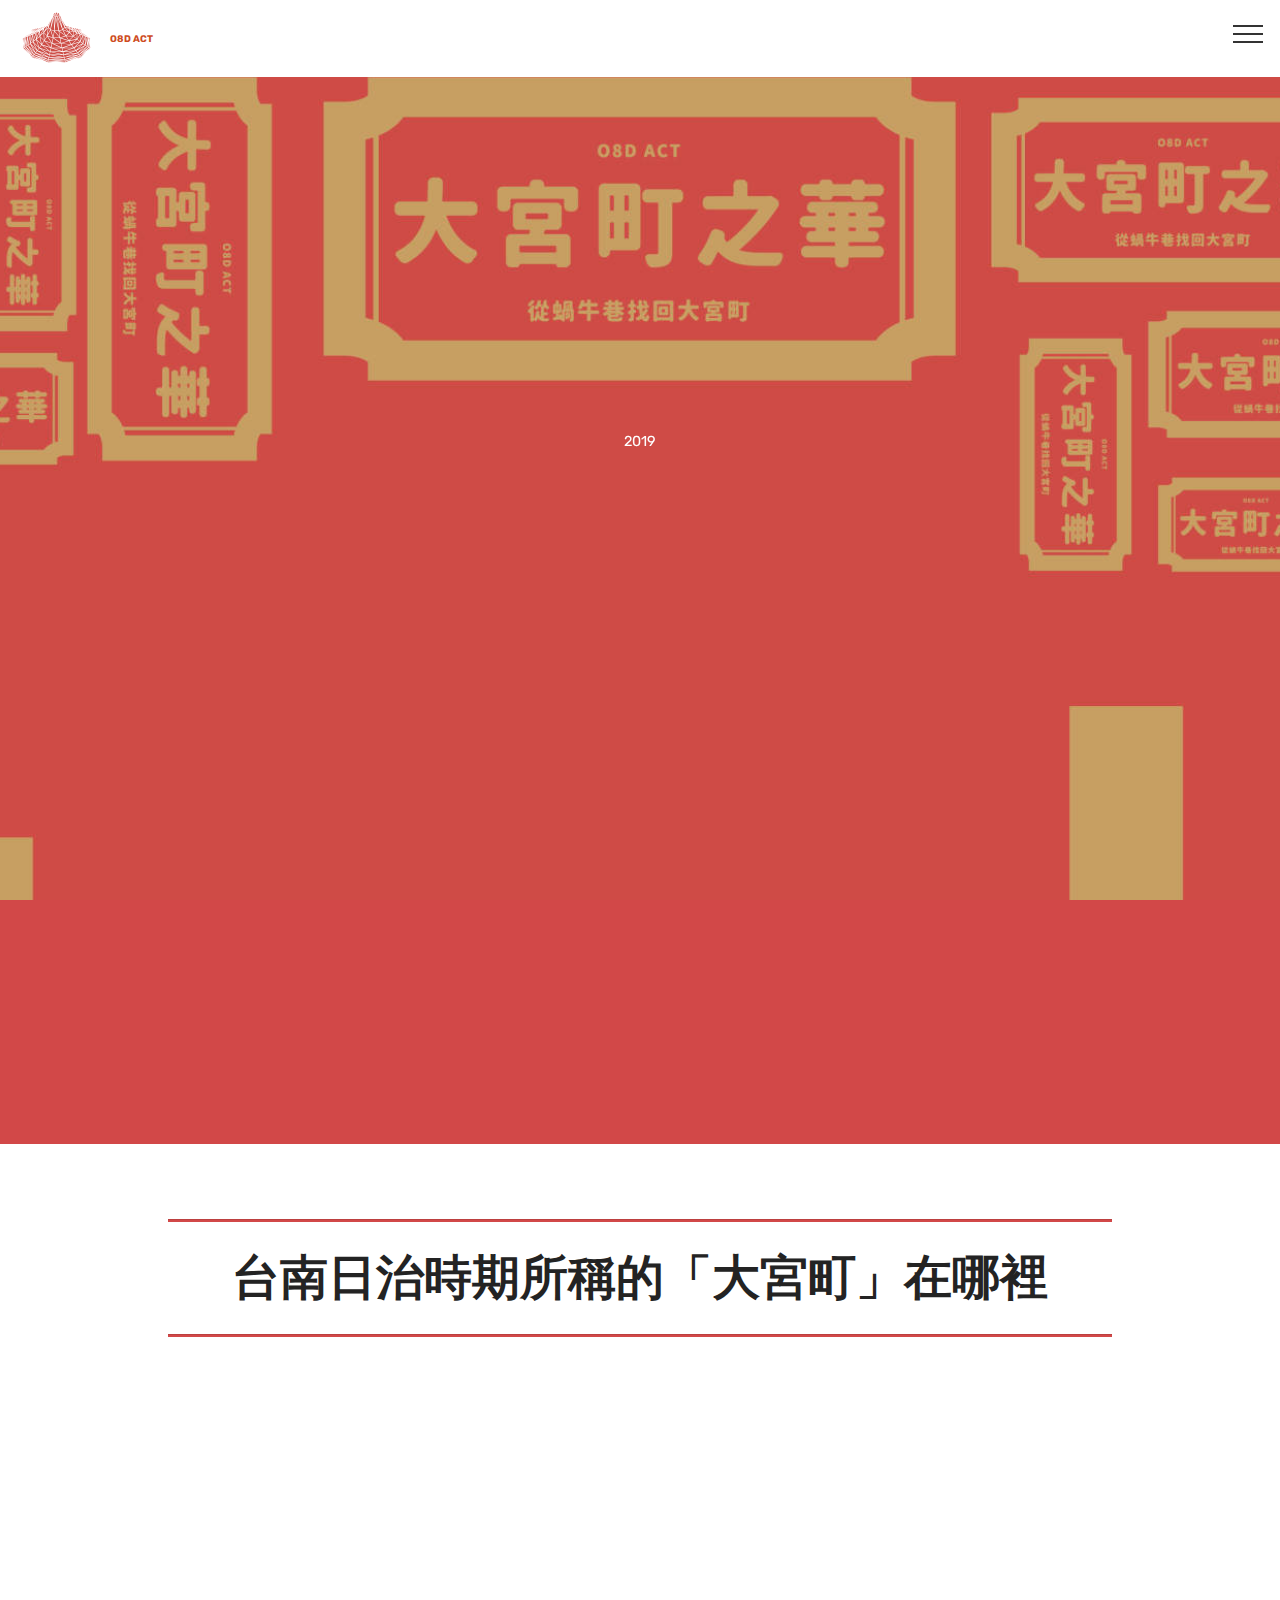
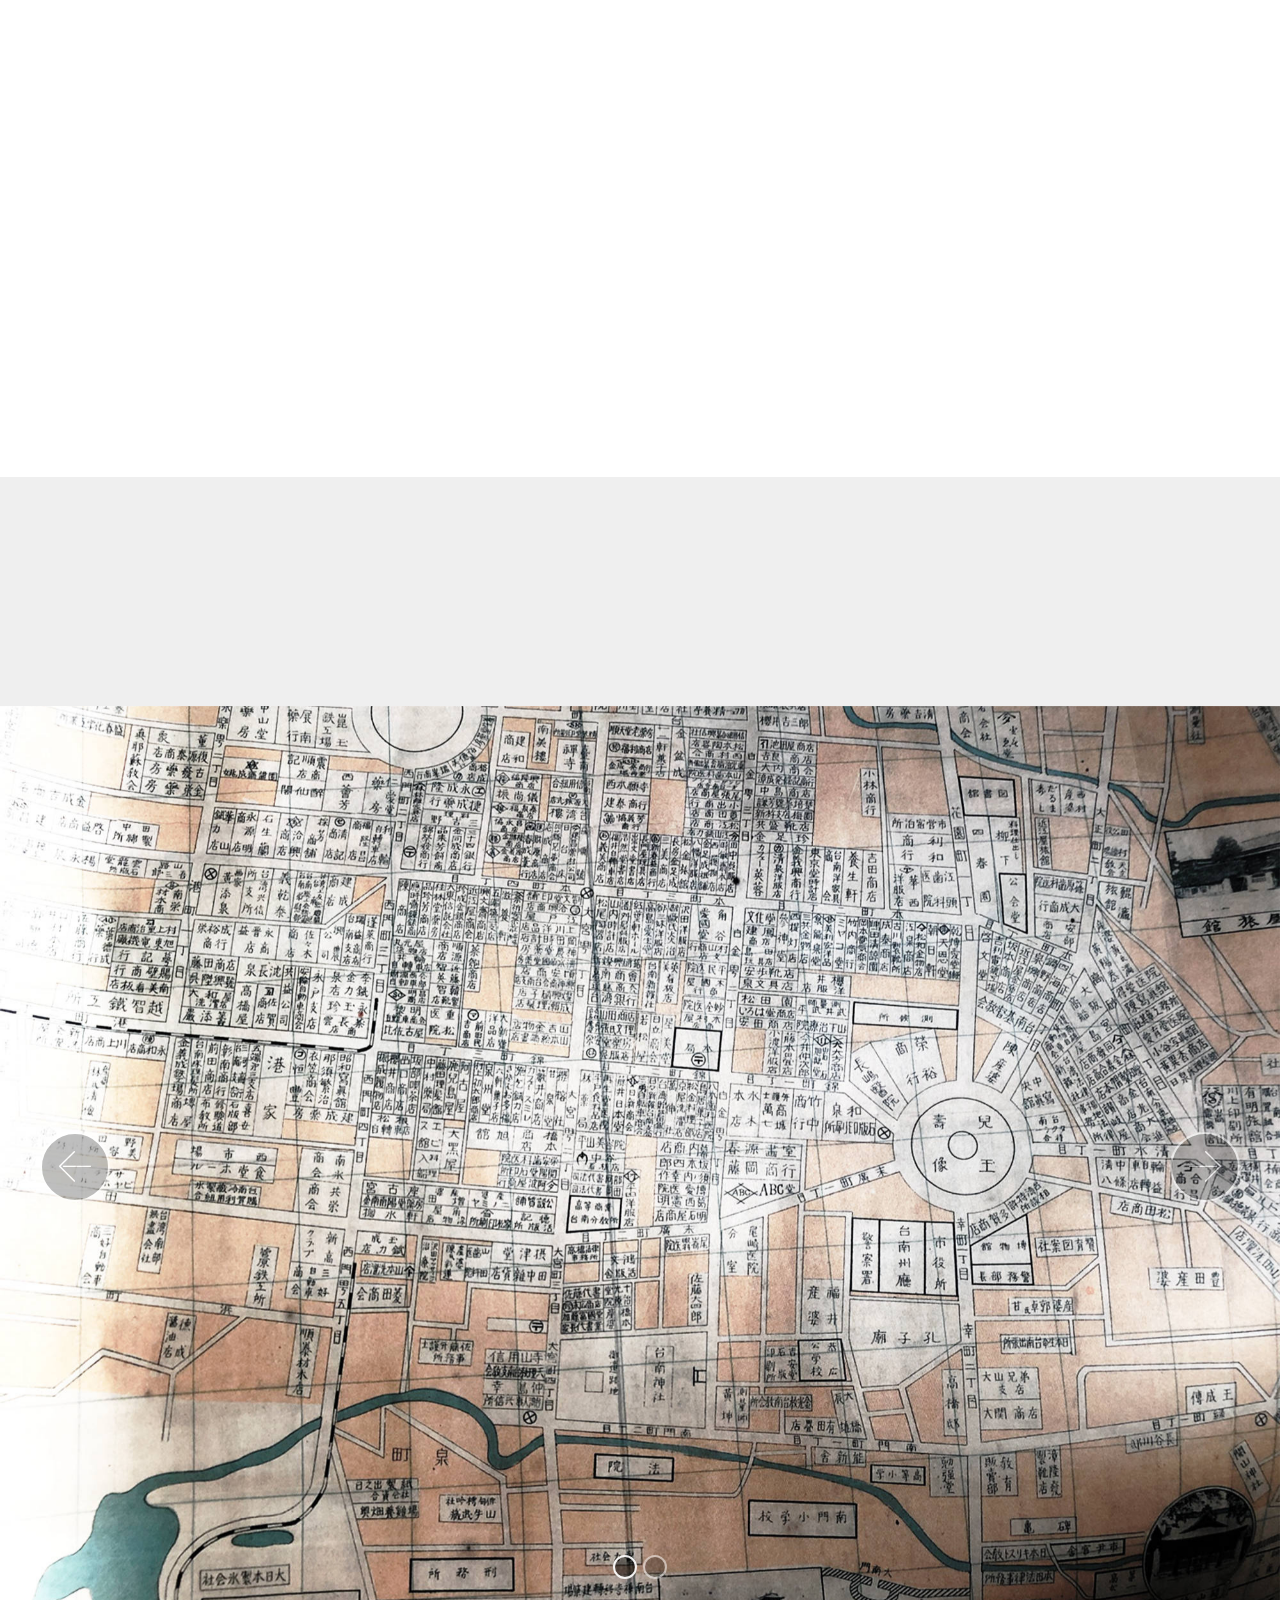
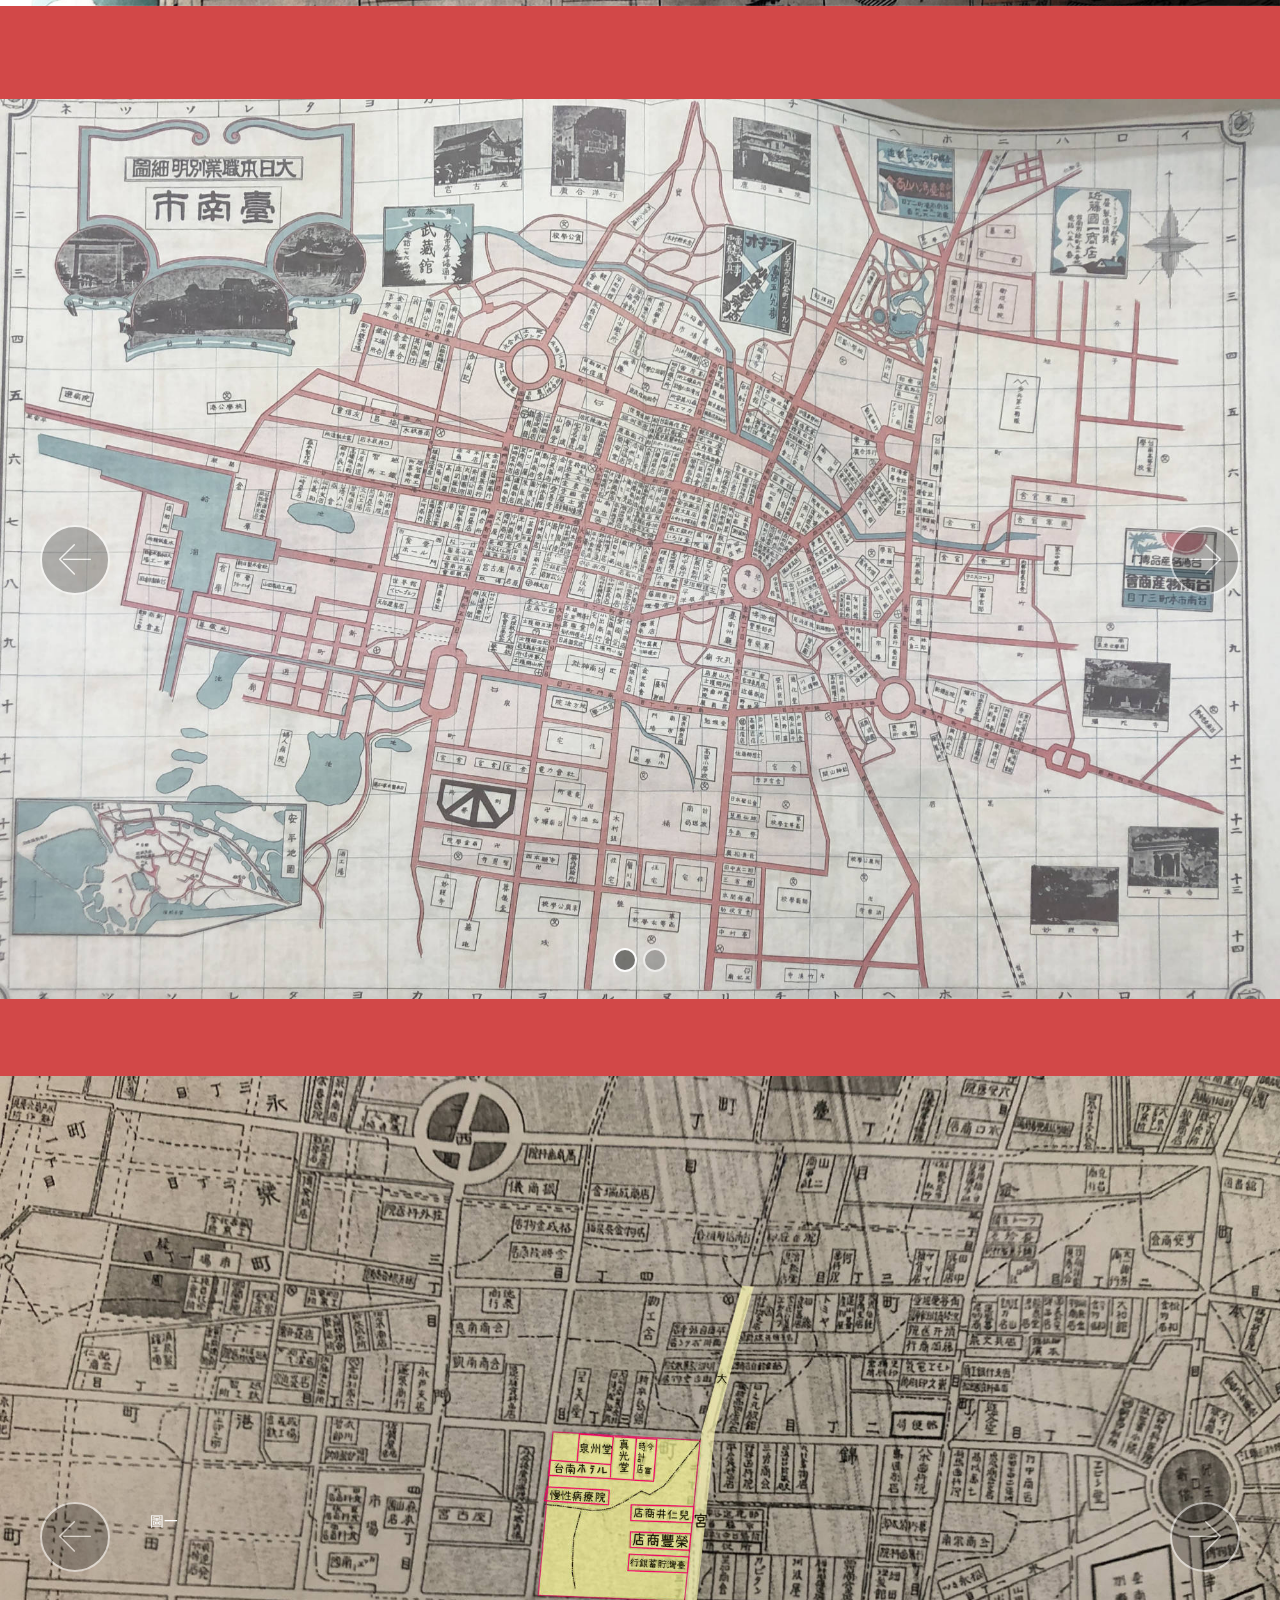
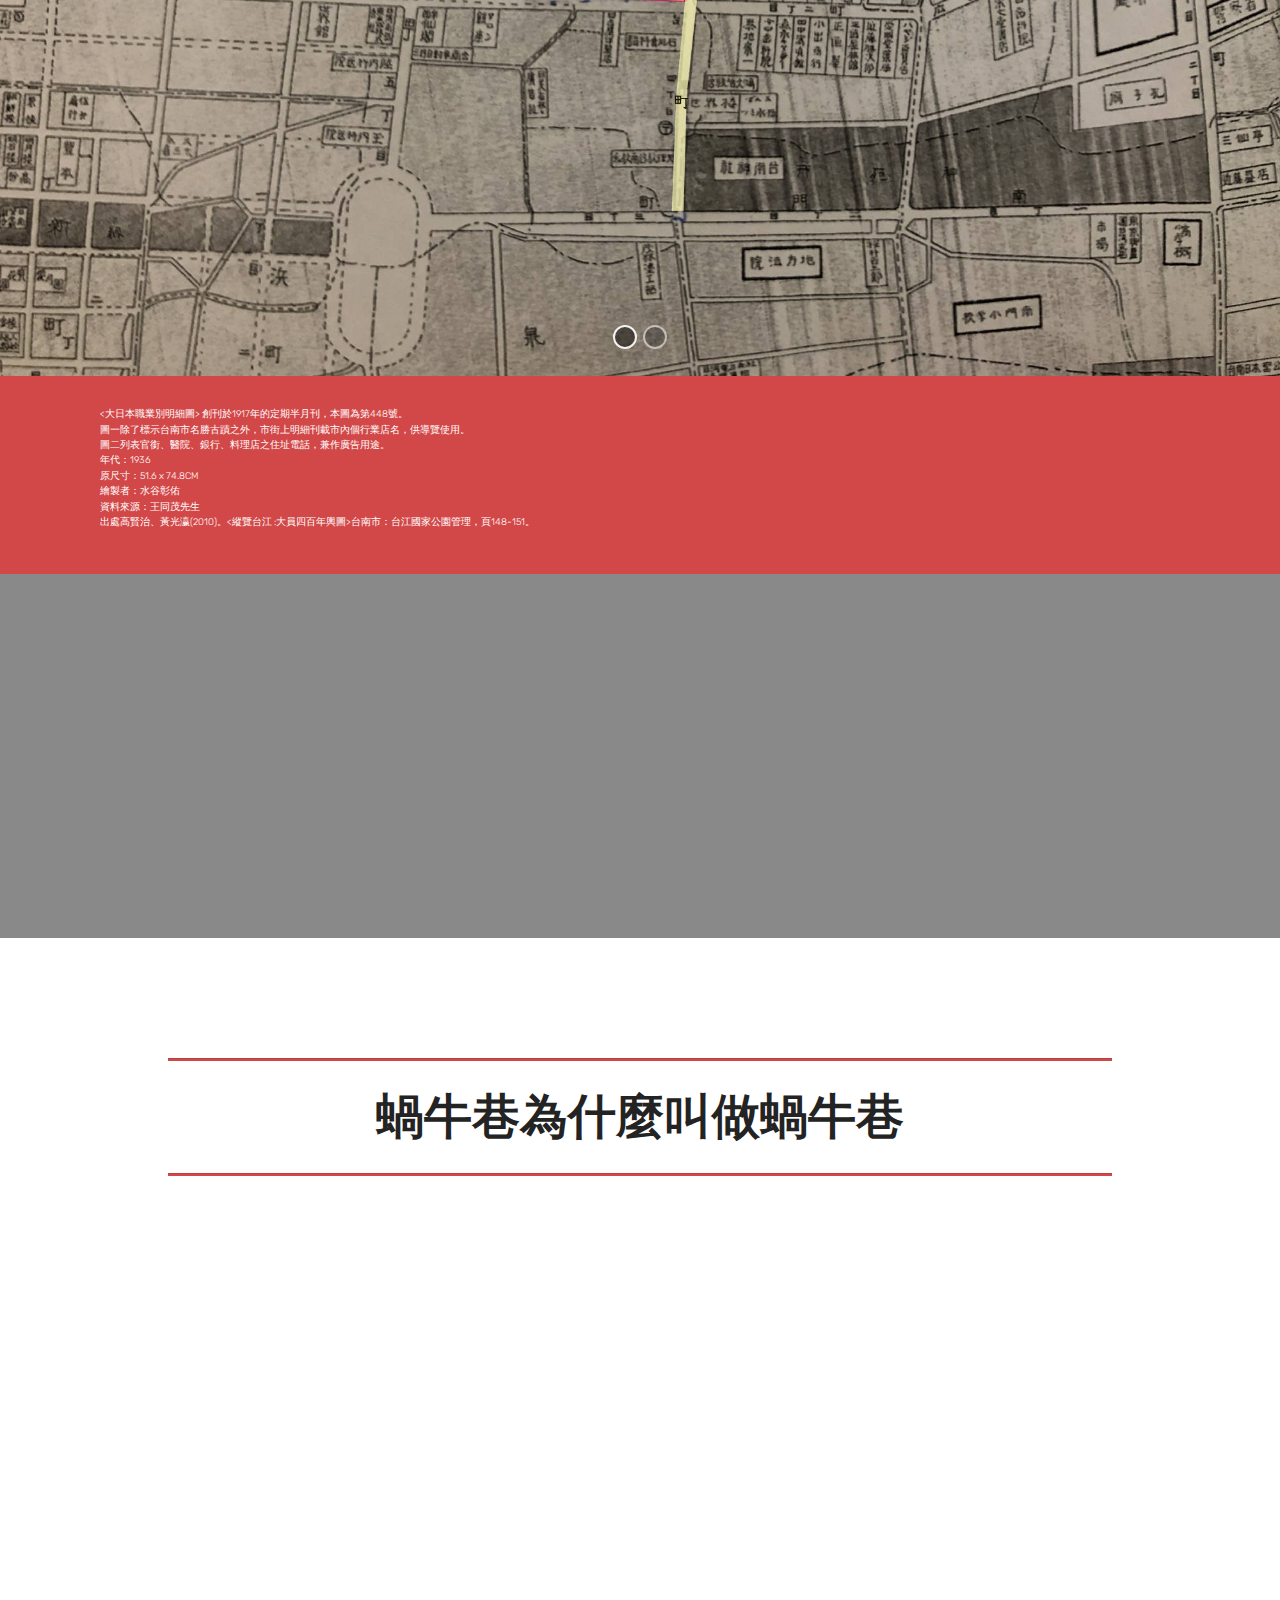
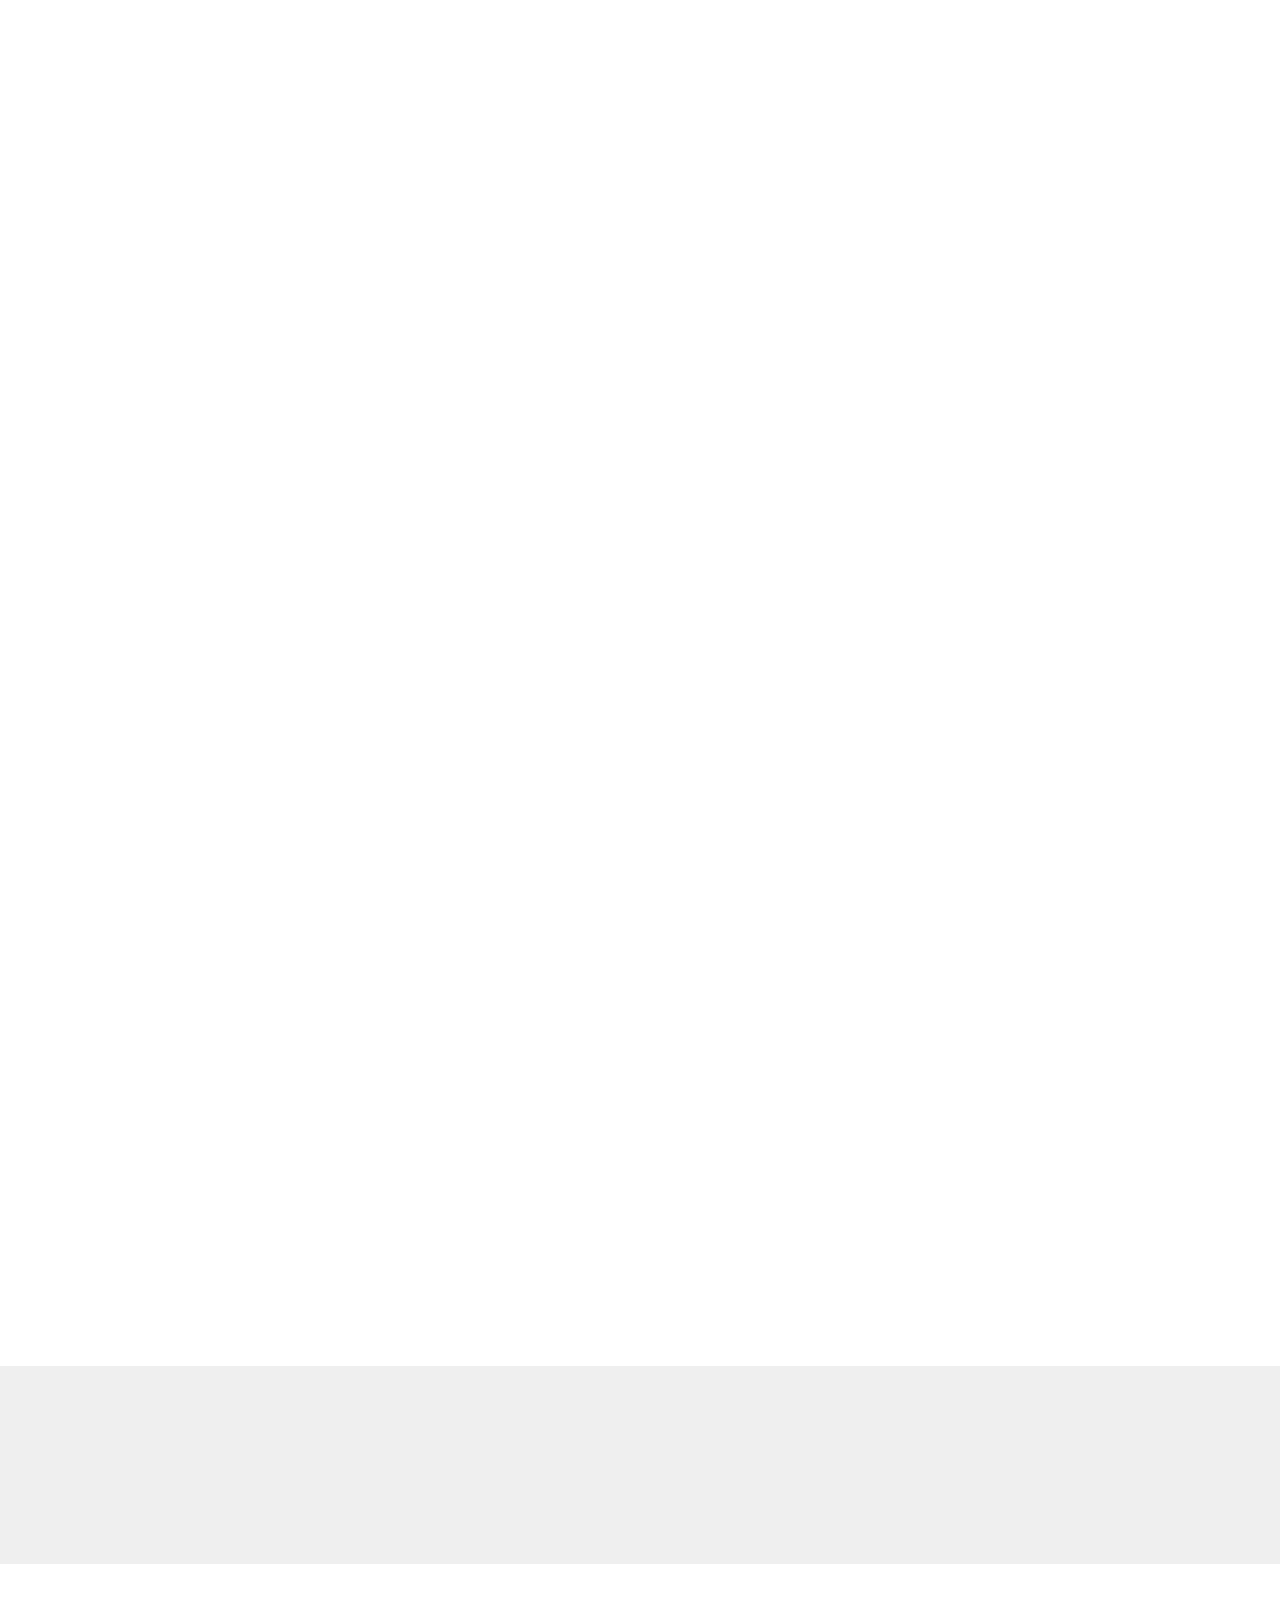
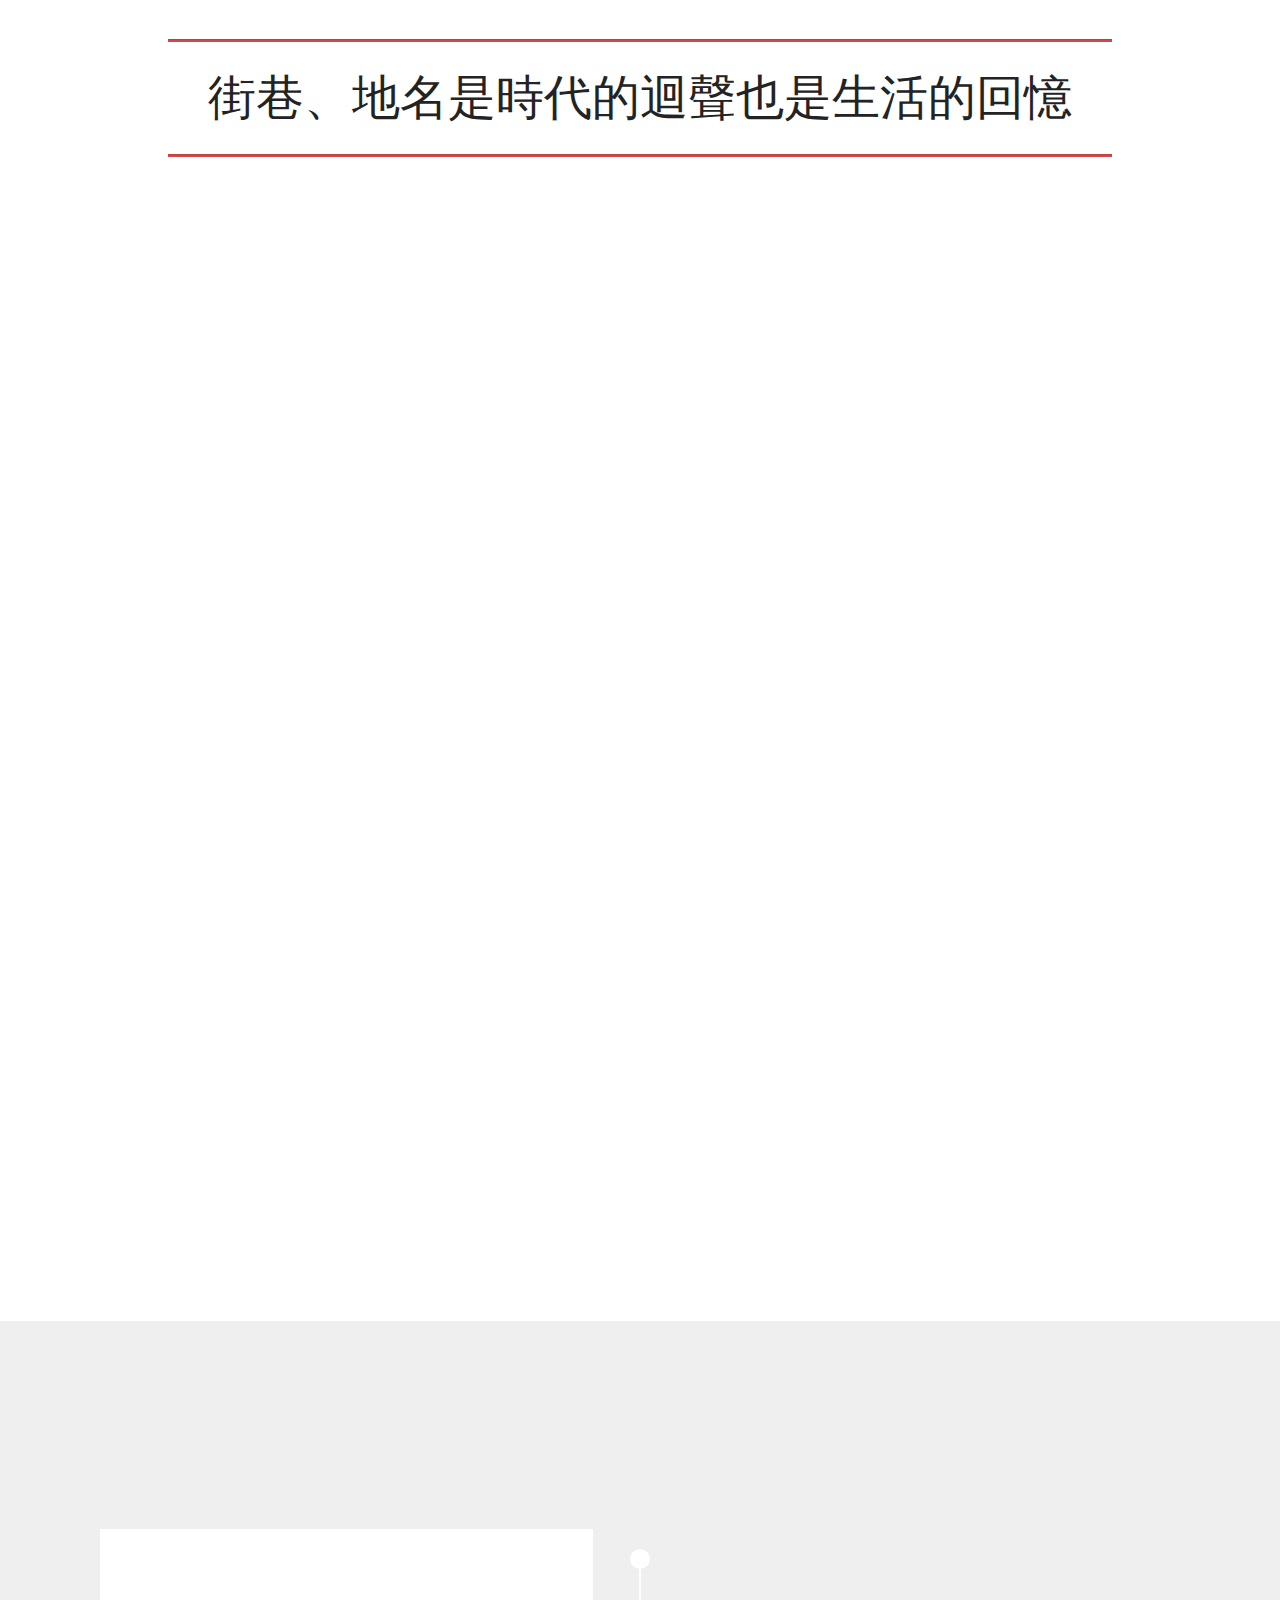
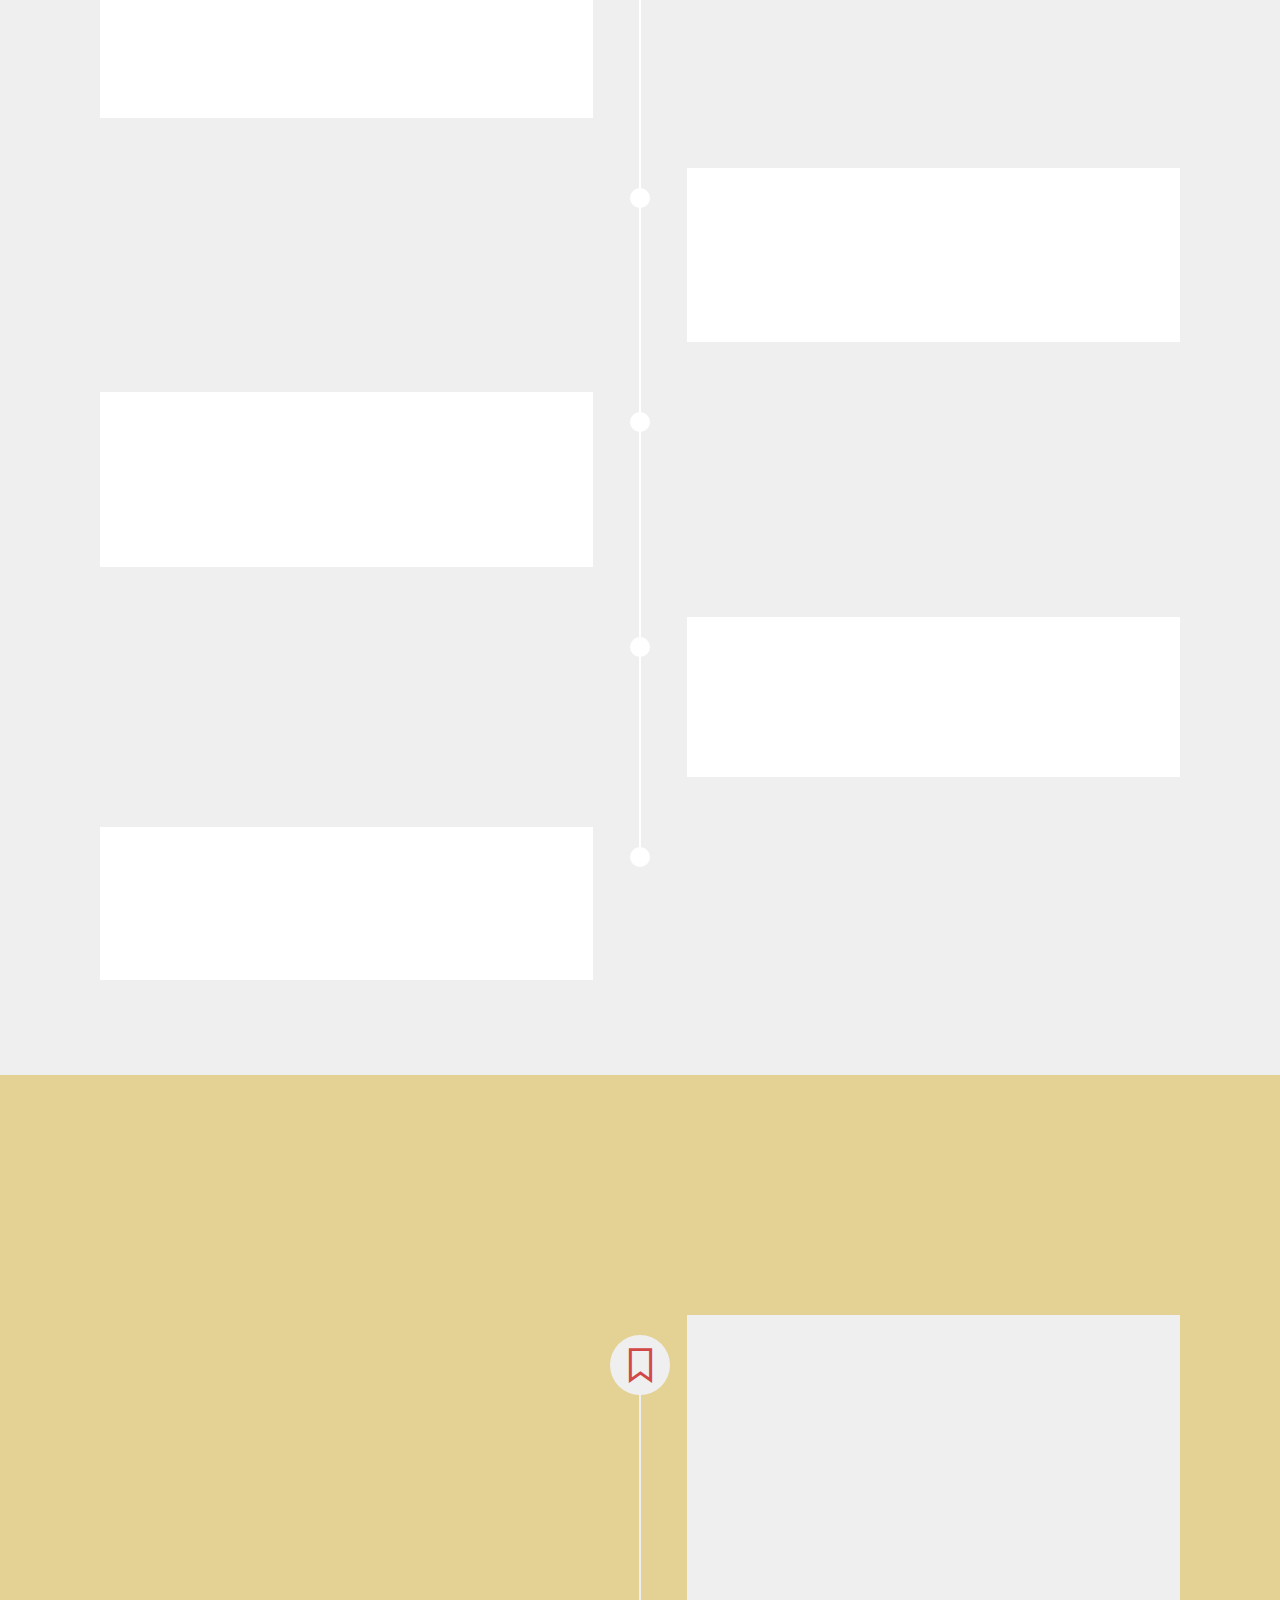
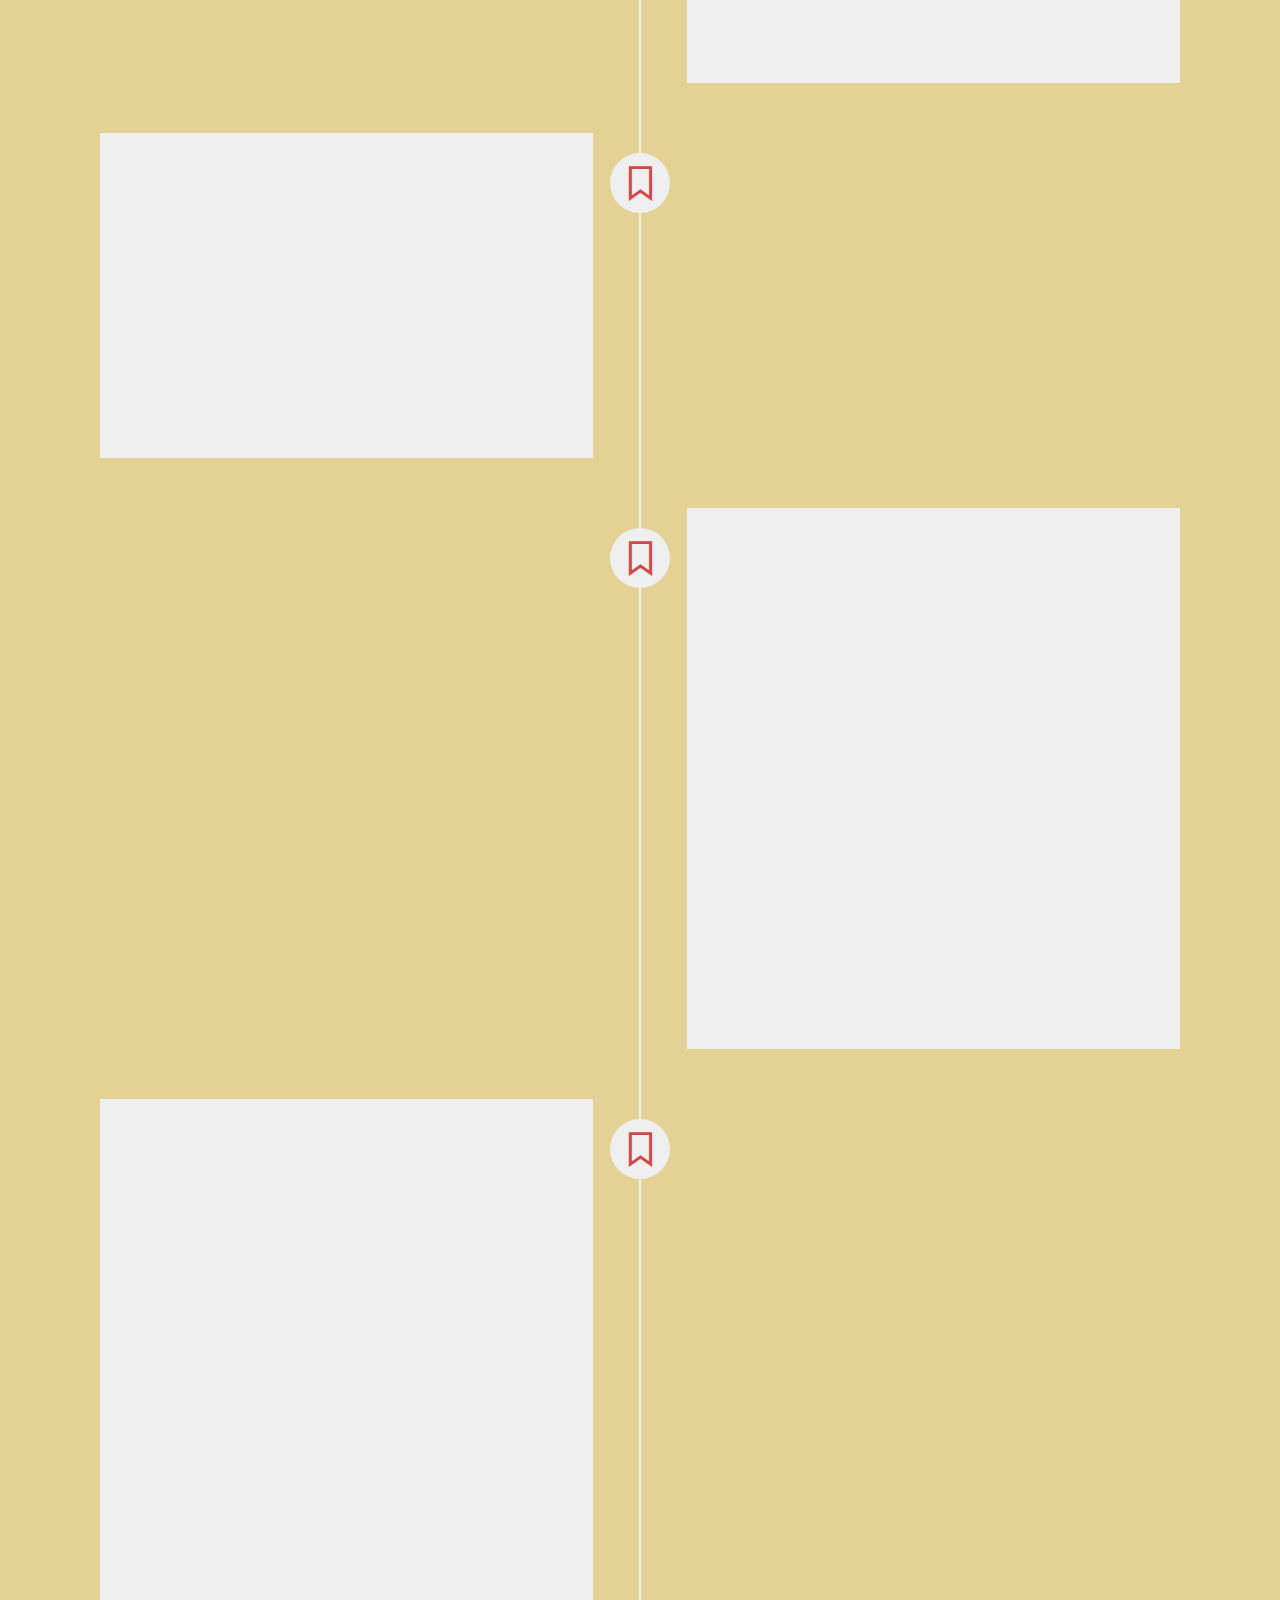
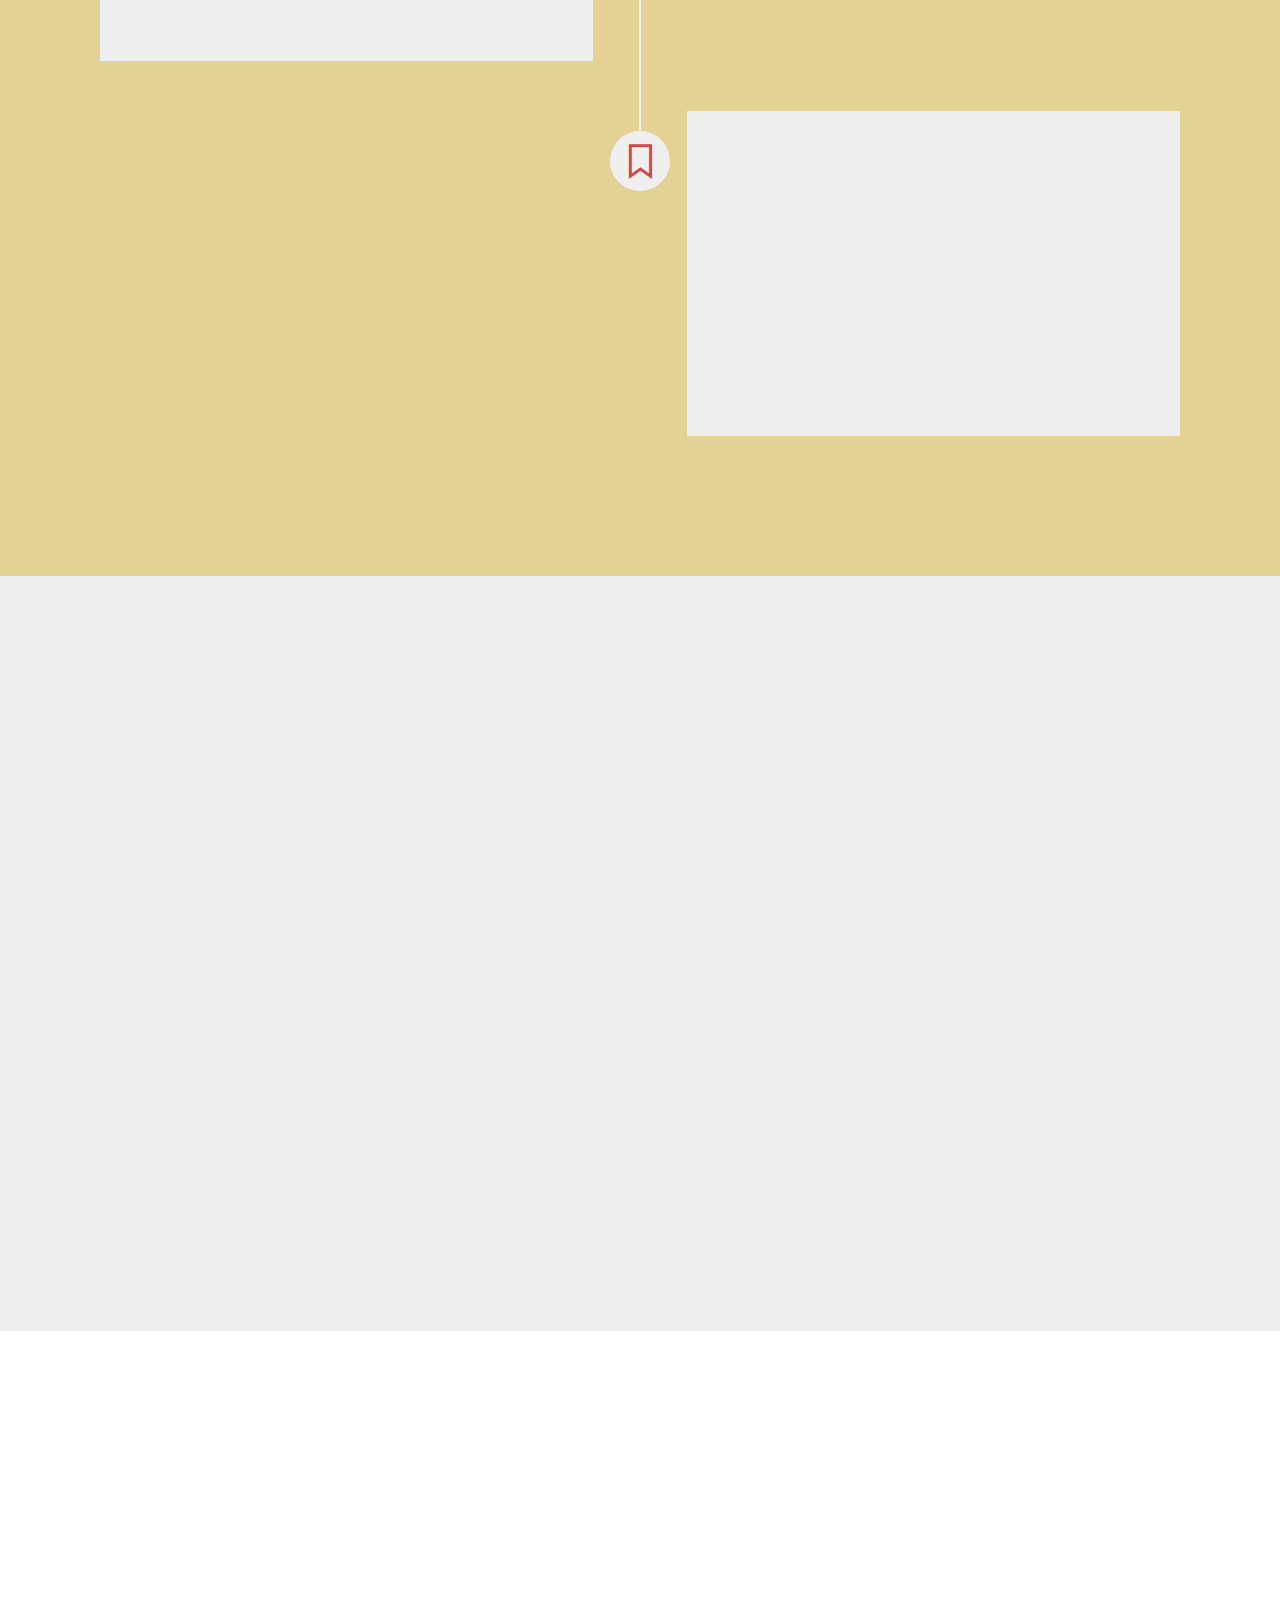
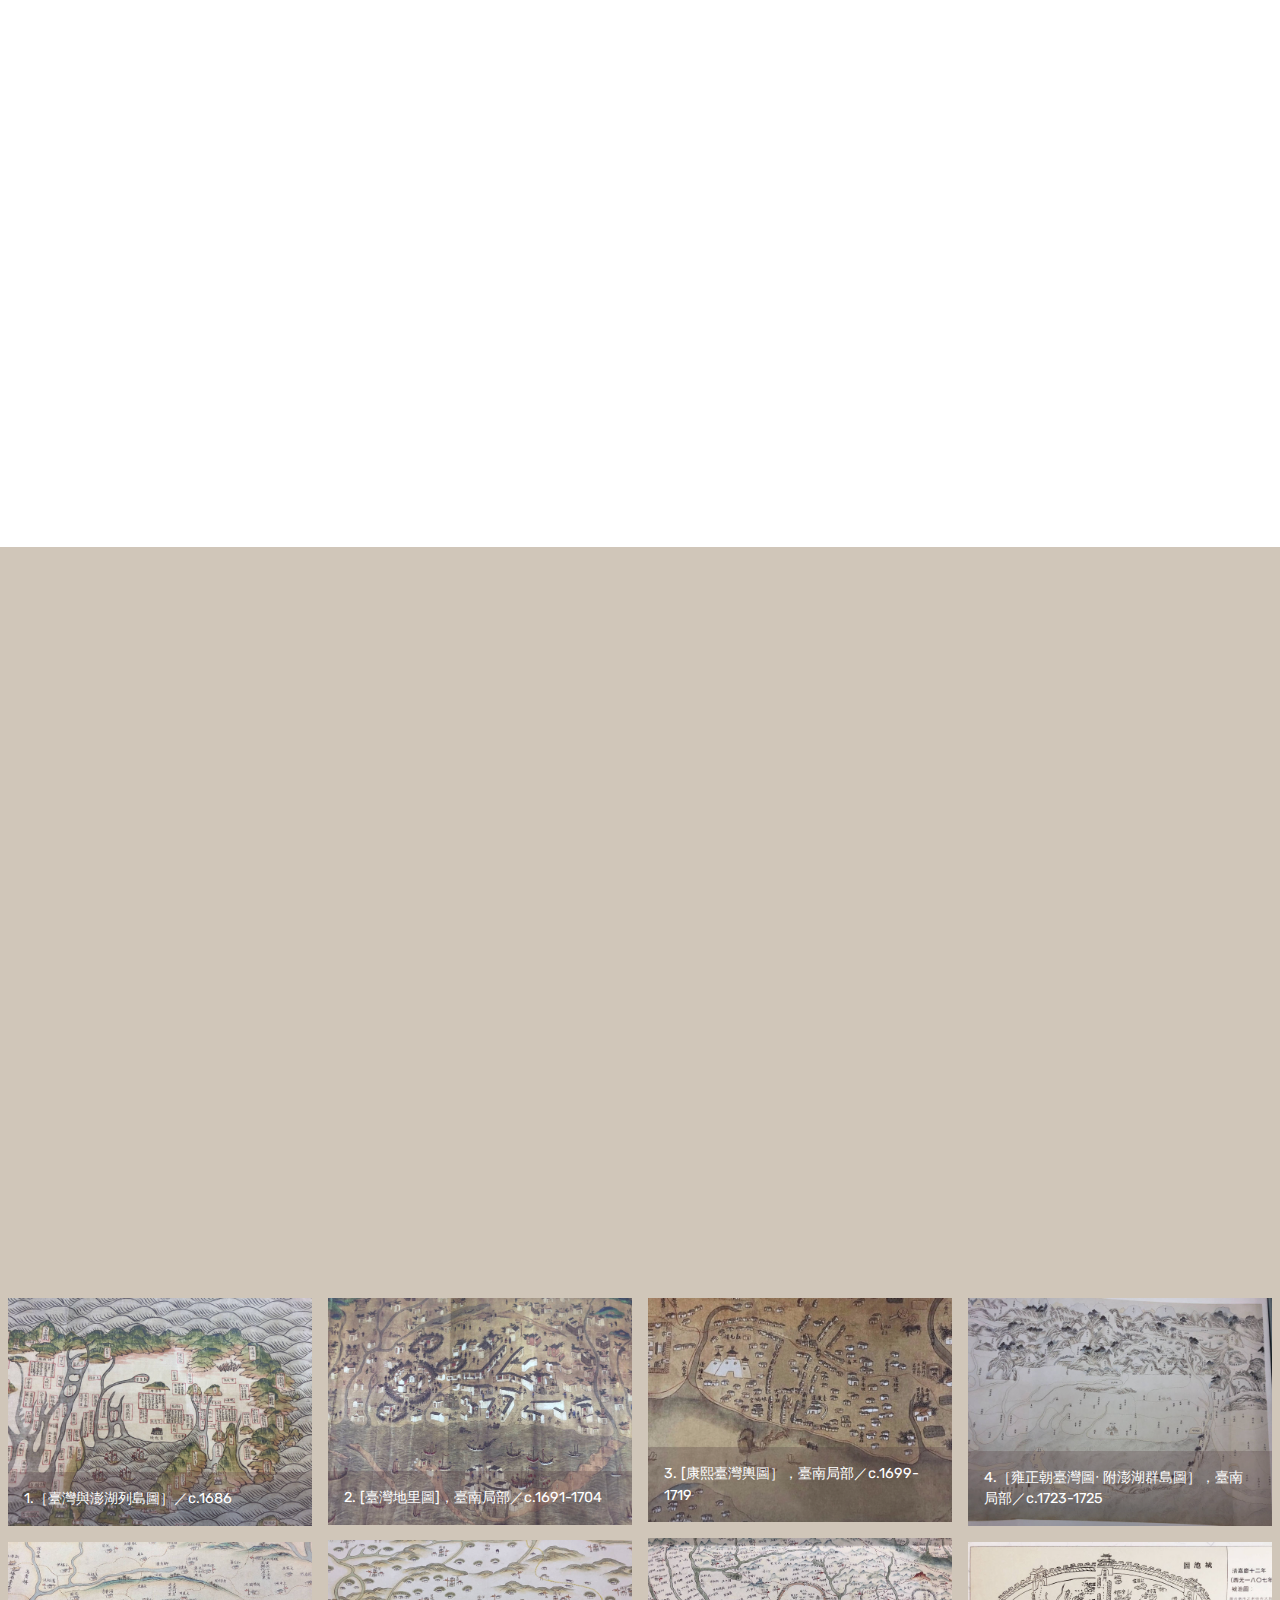
==== commit c0ecbeee: "create github pages" ====
--- a/index.html
+++ b/index.html
@@ -1,1290 +1,1520 @@
 <!DOCTYPE html>
-<html amp >
+<html  >
 <head>
   <!-- Site made with Mobirise Website Builder v4.11.4, https://mobirise.com -->
   <meta charset="UTF-8">
   <meta http-equiv="X-UA-Compatible" content="IE=edge">
   <meta name="generator" content="Mobirise v4.11.4, mobirise.com">
   <meta name="viewport" content="width=device-width, initial-scale=1, minimum-scale=1">
-  <link rel="shortcut icon" href="assets/images/noun-parametric-design-1457873.svg" type="image/x-icon">
+  <link rel="shortcut icon" href="assets/images/noun-parametric-design-1457872-01-100x75.png" type="image/x-icon">
   <meta name="description" content="">
   
-  <title>大宮町之華</title>
+  <title>Home</title>
+  <link rel="stylesheet" href="assets/web/assets/mobirise-icons2/mobirise2.css">
+  <link rel="stylesheet" href="assets/web/assets/mobirise-icons/mobirise-icons.css">
+  <link rel="stylesheet" href="assets/bootstrap/css/bootstrap.min.css">
+  <link rel="stylesheet" href="assets/bootstrap/css/bootstrap-grid.min.css">
+  <link rel="stylesheet" href="assets/bootstrap/css/bootstrap-reboot.min.css">
+  <link rel="stylesheet" href="assets/dropdown/css/style.css">
+  <link rel="stylesheet" href="assets/animatecss/animate.min.css">
+  <link rel="stylesheet" href="assets/tether/tether.min.css">
+  <link rel="stylesheet" href="assets/theme/css/style.css">
+  <link rel="stylesheet" href="assets/gallery/style.css">
+  <link rel="preload" as="style" href="assets/mobirise/css/mbr-additional.css"><link rel="stylesheet" href="assets/mobirise/css/mbr-additional.css" type="text/css">
   
-<link rel="canonical" href="https://o8d.github.io/2019/">
- <style amp-boilerplate>body{-webkit-animation:-amp-start 8s steps(1,end) 0s 1 normal both;-moz-animation:-amp-start 8s steps(1,end) 0s 1 normal both;-ms-animation:-amp-start 8s steps(1,end) 0s 1 normal both;animation:-amp-start 8s steps(1,end) 0s 1 normal both}@-webkit-keyframes -amp-start{from{visibility:hidden}to{visibility:visible}}@-moz-keyframes -amp-start{from{visibility:hidden}to{visibility:visible}}@-ms-keyframes -amp-start{from{visibility:hidden}to{visibility:visible}}@-o-keyframes -amp-start{from{visibility:hidden}to{visibility:visible}}@keyframes -amp-start{from{visibility:hidden}to{visibility:visible}}</style>
-<noscript><style amp-boilerplate>body{-webkit-animation:none;-moz-animation:none;-ms-animation:none;animation:none}</style></noscript>
-<link href="https://fonts.googleapis.com/css?family=Poppins:300,400,500,600,700&display=swap" rel="stylesheet">
- <link href="https://fonts.googleapis.com/css?family=Didact+Gothic&subset=cyrillic&display=swap" rel="stylesheet">
- 
- <style amp-custom> 
-div,span,h1,h2,h3,h4,h5,h6,p,blockquote,a,ol,ul,li,figcaption,textarea,input{font: inherit;}*{box-sizing: border-box;outline: none;}*:focus{outline: none;}body{position: relative;font-style: normal;line-height: 1.5;color: #000000;}section{background-color: #ffffff;background-position: 50% 50%;background-repeat: no-repeat;background-size: cover;overflow: hidden;padding: 30px 0;}section,.container,.container-fluid{position: relative;word-wrap: break-word;}h1,h2,h3,h4,h5,h6{margin: 0;padding: 0;}p,li,blockquote{letter-spacing: 0.5px;line-height: 1.7;}ul,ol,blockquote,p{margin-bottom: 0;margin-top: 0;}a{cursor: pointer;}a,a:hover{text-decoration: none;}a.mbr-iconfont:hover{text-decoration: none;}h1,h2,h3,h4,h5,h6,.display-1,.display-2,.display-4,.display-5,.display-7{word-break: break-word;word-wrap: break-word;}b,strong{font-weight: bold;}blockquote{padding: 10px 0 10px 20px;position: relative;border-left: 3px solid;}input:-webkit-autofill,input:-webkit-autofill:hover,input:-webkit-autofill:focus,input:-webkit-autofill:active{transition-delay: 9999s;transition-property: background-color,color;}html,body{height: auto;min-height: 100vh;}.mbr-section-title{margin: 0;padding: 0;font-style: normal;line-height: 1.2;width: 100%;}.mbr-section-subtitle{line-height: 1.3;width: 100%;}.mbr-text{font-style: normal;line-height: 1.6;width: 100%;}.mbr-figure{align-self: center;}.btn{text-align: center;position: relative;margin: .4rem .8rem;font-weight: 700;border-width: 2px;border-style: solid;font-style: normal;white-space: normal;transition: all .2s ease-in-out,box-shadow 2s ease-in-out;display: inline-flex;align-items: center;justify-content: center;word-break: break-word;line-height: 1.5;letter-spacing: 1px;}.btn-form{padding: 1rem 2rem;}.btn-form:hover{cursor: pointer;}form .btn{margin: 0;}.note-popover .btn:after{display: none;}.card-title{margin: 0;}.card-img{border-radius: 0;width: auto;flex-shrink: 0;}.card-img img{width: 100%;}.card{position: relative;background-color: transparent;border: none;border-radius: 0;width: 100%;padding-left: 1rem;padding-right: 1rem;}@media (max-width: 767px){.card:not(.last-child){padding-bottom: 2rem;}} .card .card-wrapper{height: 100%;}@media (max-width: 767px){.card .card-wrapper{flex-direction: column;}} .card img{height: 100%;object-fit: cover;object-position: center;}@media (min-width: 992px){.lg-pb{padding-bottom: 3rem;}}@media (max-width: 991px){.md-pb{padding-bottom: 2rem;}}.card-inner,.items-list{display: flex;flex-direction: column;}.items-list{list-style-type: none;padding: 0;}.items-list .list-item{padding: 1rem 2rem;}.card-head{padding: 1.5rem 2rem;}.card-price-wrap{padding: 1rem 2rem;display: flex;flex-direction: column;}.card-button{padding: 1rem;margin: 0;}.gallery-img-wrap{position: relative;height: 100%;}.gallery-img-wrap:hover{cursor: pointer;}.gallery-img-wrap amp-img{height: 100%;}.gallery-img-wrap .icon-wrap,.gallery-img-wrap .img-caption{position: absolute;z-index: 3;pointer-events: none;}.gallery-img-wrap .icon-wrap,.gallery-img-wrap .caption-on-hover{opacity: 0;transition: opacity .3s;}.gallery-img-wrap .icon-wrap{left: 50%;top: 50%;transform: translate(-50%,-50%);background-color: #fff;padding: .5rem;border-radius: 50%;}.gallery-img-wrap .img-caption{left: 0;right: 0;}.gallery-img-wrap .img-caption.caption-top{top: 0;}.gallery-img-wrap .img-caption.caption-bottom{bottom: 0;}.gallery-img-wrap .img-caption:after{content: "";position: absolute;top: 0;left: 0;right: 0;height: 100%;transition: opacity .3s;z-index: -1;pointer-events: none;}@media (max-width: 767px){.gallery-img-wrap:after,.gallery-img-wrap:hover:after,.gallery-img-wrap .icon-wrap{display: none;}.gallery-img-wrap .caption-on-hover{opacity: 1;}}.is-builder .gallery-img-wrap .icon-wrap{pointer-events: all;}.is-builder .gallery-img-wrap .img-caption > *{pointer-events: all;}.icons-list a{margin-right: 1rem;}.icons-list a:last-child{margin-right: 0;}.counter-container{position: relative;}.counter-container ol li{margin-bottom: 2rem;}.counter-container.stylizedCounters ol{counter-reset: section;}.counter-container.stylizedCounters ol li{z-index: 3;list-style: none;}.counter-container.stylizedCounters ol li:before{z-index: 2;position: absolute;left: 0px;counter-increment: section;content: counters(section,".") " ";text-align: center;margin: 0 10px;line-height: 37px;width: 40px;height: 40px;transition: all .2s;color: #232323;font-size: 25px;border-radius: 50%;font-weight: bold;}.timeline-wrap{position: relative;}.timeline-wrap .iconBackground{position: absolute;left: 50%;width: 20px;height: 20px;line-height: 30px;text-align: center;border-radius: 50%;font-size: 30px;display: inline-block;background-color: #232323;top: 20px;margin-left: -10px;}@media (max-width: 768px){.timeline-wrap .iconBackground{left: 0;}}.separline{position: relative;}@media (max-width: 768px){.separline:not(.last-child){padding-bottom: 2rem;}} .separline:before{position: absolute;content: "";width: 2px;background-color: #232323;left: calc(50% - 1px);height: calc(100% - 20px);top: 40px;}@media (max-width: 768px){.separline:before{left: 0;}}amp-image-lightbox a.control{position: absolute;width: 32px;height: 32px;right: 48px;top: 32px;z-index: 1000;}amp-image-lightbox a.control .close{position: relative;}amp-image-lightbox a.control .close:before,amp-image-lightbox a.control .close:after{position: absolute;left: 15px;content: ' ';height: 33px;width: 2px;background-color: #fff;}amp-image-lightbox a.control .close:before{transform: rotate(45deg);}amp-image-lightbox a.control .close:after{transform: rotate(-45deg);}.hidden{visibility: hidden;}.super-hide{display: none;}.inactive{-webkit-user-select: none;-moz-user-select: none;-ms-user-select: none;user-select: none;pointer-events: none;-webkit-user-drag: none;user-drag: none;}.popover-content ul.show{min-height: 155px;}.mbr-white{color: #ffffff;}.mbr-black{color: #000000;}.align-left{text-align: left;}.align-left .list-item{justify-content: flex-start;}.align-center{text-align: center;}.align-center .list-item{justify-content: center;}.align-right{text-align: right;}.align-right .list-item{justify-content: flex-end;}@media (max-width: 767px){.align-left,.align-center,.align-right{text-align: center;}.align-left .list-item,.align-center .list-item,.align-right .list-item{justify-content: center;}}.mbr-light{font-weight: 300;}.mbr-regular{font-weight: 400;}.mbr-semibold{font-weight: 500;}.mbr-bold{font-weight: 700;}.mbr-section-btn{margin-left: -.8rem;margin-right: -.8rem;font-size: 0;}nav .mbr-section-btn{margin-left: 0rem;margin-right: 0rem;}.btn .mbr-iconfont,.btn.btn-sm .mbr-iconfont{cursor: pointer;margin-right: 0.5rem;}.btn.btn-md .mbr-iconfont,.btn.btn-md .mbr-iconfont{margin-right: 0.8rem;}[type="submit"]{-webkit-appearance: none;}.mbr-fullscreen .mbr-overlay{min-height: 100vh;}.mbr-fullscreen{display: flex;display: -webkit-flex;display: -moz-flex;display: -ms-flex;display: -o-flex;align-items: center;-webkit-align-items: center;min-height: 100vh;padding-top: 3rem;padding-bottom: 3rem;}.mbr-overlay{bottom: 0;left: 0;position: absolute;right: 0;top: 0;z-index: 0;}.mbr-parallax-bg{bottom: 0;left: 0;opacity: .5;position: absolute;right: 0;top: 0;z-index: 0;background-position: 50% 50%;background-repeat: no-repeat;background-size: cover;}section.menu{min-height: 50px;}.menu-container{display: flex;justify-content: space-between;align-items: center;min-height: 50px;}@media (max-width: 991px){.menu-container{max-width: 100%;padding: 0 2rem;}} @media (max-width: 767px){.menu-container{padding: 0 1rem;}}.navbar{z-index: 100;width: 100%;}.navbar-fixed-top{position: fixed;top: 0;}.navbar-brand{display: flex;align-items: center;word-break: break-word;z-index: 1;}.navbar-logo{margin-right: .8rem;}@media (max-width: 767px){.navbar-logo amp-img{max-height: 50px;max-width: 50px;}}.navbar-caption-wrap{display: flex;}.navbar .navbar-collapse{display: flex;flex-basis: auto;align-items: center;justify-content: flex-end;}@media (max-width: 991px){.navbar .navbar-collapse{display: none;position: absolute;top: 0;right: 0;min-height: 100vh;padding: 70px 2rem 1rem;z-index: 1;}}@media (max-width: 991px){.navbar.opened .navbar-collapse.show,.navbar.opened .navbar-collapse.collapsing{display: block;}.is-builder .navbar-collapse{position: fixed;}}.navbar-nav{list-style-type: none;display: flex;flex-wrap: wrap;padding-left: 0;min-width: 10rem;}@media (max-width: 991px){.navbar-nav{flex-direction: column;}} .navbar-nav .mbr-iconfont{margin-right: .2rem;}.nav-item{word-break: break-all;}.nav-link{display: flex;align-items: center;justify-content: center;}.nav-link,.navbar-caption{transition: all 0.2s;letter-spacing: 1px;}.nav-dropdown .dropdown-menu{min-width: 10rem;padding-bottom: 1.25rem;padding-top: 1.25rem;position: absolute;left: 0;}.nav-dropdown .dropdown-menu .dropdown-item{line-height: 2;display: flex;justify-content: flex-start;align-items: center;padding: .25rem 1.5rem;white-space: nowrap;}.nav-dropdown .dropdown-menu .dropdown{position: relative;}.dropdown-menu .dropdown:hover > .dropdown-menu{opacity: 1;pointer-events: all;}.nav-dropdown .dropdown-submenu{top: 0;left: 100%;margin: 0;}.nav-item.dropdown{position: relative;}.nav-item.dropdown .dropdown-menu{opacity: 0;pointer-events: none;}.nav-item.dropdown:hover > .dropdown-menu{opacity: 1;pointer-events: all;}.link.dropdown-toggle:after{content: '';margin-left: .25rem;border-top: 0.35em solid;border-right: 0.35em solid transparent;border-left: 0.35em solid transparent;border-bottom: 0;}.navbar .dropdown.open > .dropdown-menu{display: block;}@media (max-width: 991px){.is-builder .nav-dropdown .dropdown-menu{position: relative;}.nav-dropdown .dropdown-submenu{left: 0;}.dropdown-item{padding: .25rem 1.5rem;margin: 0;justify-content: center;}.dropdown-item:after{right: auto;}.navbar.opened .dropdown-menu{top: 0;}}.navbar-buttons{display: flex;flex-wrap: wrap;align-items: center;justify-content: center;}@media (max-width: 991px){.navbar-buttons{flex-direction: column;}}.menu-social-list{display: flex;align-items: center;justify-content: center;flex-wrap: wrap;}.menu-social-list a{margin: 0 .5rem;}button.navbar-toggler{position: absolute;right: 20px;top: 25px;width: 31px;height: 20px;cursor: pointer;transition: all .2s;align-self: center;}.hamburger span{position: absolute;right: 0;width: 30px;height: 2px;border-right: 5px;}.hamburger span:nth-child(1){top: 0;transition: all .2s;}.hamburger span:nth-child(2){top: 8px;transition: all .15s;}.hamburger span:nth-child(3){top: 8px;transition: all .15s;}.hamburger span:nth-child(4){top: 16px;transition: all .2s;}nav.opened .navbar-toggler:not(.hide) .hamburger span:nth-child(1){top: 8px;width: 0;opacity: 0;right: 50%;transition: all .2s;}nav.opened .navbar-toggler:not(.hide) .hamburger span:nth-child(2){-webkit-transform: rotate(45deg);transform: rotate(45deg);transition: all .25s;}nav.opened .navbar-toggler:not(.hide) .hamburger span:nth-child(3){-webkit-transform: rotate(-45deg);transform: rotate(-45deg);transition: all .25s;}nav.opened .navbar-toggler:not(.hide) .hamburger span:nth-child(4){top: 8px;width: 0;opacity: 0;right: 50%;transition: all .2s;}.ampstart-btn.hamburger{position: absolute;top: 25px;right: 15px;margin-left: auto;width: 30px;height: 20px;background: none;border: none;cursor: pointer;z-index: 1000;}@media (min-width: 992px){.ampstart-btn,amp-sidebar{display: none;}.dropdown-menu .dropdown-toggle:after{content: '';border-bottom: 0.35em solid transparent;border-left: 0.35em solid;border-right: 0;border-top: 0.35em solid transparent;margin-left: 0.3rem;margin-top: -0.3077em;position: absolute;right: 1.1538em;top: 50%;}}.close-sidebar{width: 30px;height: 30px;position: relative;cursor: pointer;background-color: transparent;border: none;}.close-sidebar span{position: absolute;left: 0;width: 30px;height: 2px;border-right: 5px;}.close-sidebar span:nth-child(1){transform: rotate(45deg);}.close-sidebar span:nth-child(2){transform: rotate(-45deg);}.builder-sidebar{position: relative;min-height: 100vh;z-index: 1030;padding: 1rem 2rem;max-width: 20rem;}.builder-sidebar .dropdown:hover > .dropdown-menu{position: relative;text-align: center;}section.sidebar-open:before{content: '';position: fixed;top: 0;bottom: 0;right: 0;left: 0;background-color: rgba(0,0,0,0.2);z-index: 1040;}.map-placeholder{display: none;}.map-placeholder h4{padding-top: 5rem;color: #767676;text-align: center;}.google-map{position: relative;width: 100%;}@media (max-width: 992px){.google-map{padding: 0;margin: 0;}} .google-map [data-state-details]{color: #6b6763;font-family: Montserrat;height: 1.5em;margin-top: -0.75em;padding-left: 1.25rem;padding-right: 1.25rem;position: absolute;text-align: center;top: 50%;width: 100%;}.google-map[data-state]{background: #e9e5dc;}.google-map[data-state="loading"] [data-state-details]{display: none;}.lightbox{background: rgba(0,0,0,0.8);width: 100%;height: 100%;position: absolute;display: flex;-webkit-align-items: center;align-items: center;-webkit-justify-content: center;justify-content: center;}.lightbox .video-block{width: 100%;}div[submit-success]{padding: 1rem;margin-bottom: 1rem;}div[submit-error]{padding: 1rem;margin-bottom: 1rem;}textarea[type="hidden"]{display: none;}amp-img{width: 100%;}amp-img img{max-height: 100%;max-width: 100%;}img.mbr-temp{width: 100%;}.rounded{border-radius: 50%;}.is-builder .nodisplay + img[async],.is-builder .nodisplay + img[decoding="async"],.is-builder amp-img > a + img[async],.is-builder amp-img > a + img[decoding="async"]{display: none;}html:not(.is-builder) amp-img > a{position: absolute;top: 0;bottom: 0;left: 0;right: 0;z-index: 1;}.is-builder .temp-amp-sizer{position: absolute;}.is-builder amp-youtube .temp-amp-sizer,.is-builder amp-vimeo .temp-amp-sizer{position: static;}.is-builder section.horizontal-menu .ampstart-btn{display: none;}.is-builder section.horizontal-menu .dropdown-menu{z-index: auto;opacity: 1;pointer-events: auto;}.is-builder section.horizontal-menu .nav-dropdown .link.dropdown-toggle[aria-expanded="true"]{margin-right: 0;padding: 0.667em 1em;}div.placeholder{z-index: 4;background: rgba(255,255,255,0.5);}div.placeholder svg{position: absolute;top: 50%;left: 50%;transform: translate(-50%,-50%);width: 20%;height: auto;}div.placeholder svg circle.big{animation: big-anim 3s linear infinite;}div.placeholder svg circle.small{animation: small-anim 1.5s linear infinite;}@keyframes big-anim{from{stroke-dashoffset: 900;}to{stroke-dashoffset: 0;}}@keyframes small-anim{from{stroke-dashoffset: 850;}to{stroke-dashoffset: 0;}}.placeholder-loader .amp-active > div{display: none;}.container{padding-right: 1rem;padding-left: 1rem;width: 100%;margin-right: auto;margin-left: auto;}@media (max-width: 767px){.container{max-width: 540px;}} @media (min-width: 768px){.container{max-width: 720px;}} @media (min-width: 992px){.container{max-width: 960px;}} @media (min-width: 1200px){.container{max-width: 1140px;}}.container-fluid{width: 100%;margin-right: auto;margin-left: auto;padding-left: 1rem;padding-right: 1rem;}.media-container-row{display: flex;flex-wrap: wrap;}@media (min-width: 992px){.media-container-row{flex-wrap: nowrap;}}.form-block{z-index: 1;background-color: transparent;padding: 3rem;position: relative;overflow: visible;}.form-block .mbr-overlay{z-index: -1;}@media (max-width: 992px){.form-block{padding: 1rem;}} .form-block form input,.form-block form textarea,.form-block form select{border-radius: 0;background-color: #ffffff;margin: 0;transition: 0.4s;width: 100%;border: 1px solid #e0e0e0;padding: 11px 1rem;}form input[type="checkbox"],form input[type="radio"]{border: none;background: none;width: auto;}textarea{min-height: 200px;}form .fieldset{display: flex;justify-content: center;flex-wrap: wrap;align-items: center;}form .field{padding-top: 0.5rem;padding-bottom: 0.5rem;}.field{flex-basis: 50%;flex-grow: 1;flex-shrink: 1;padding: 0.5rem;}@media (max-width: 768px){.field{flex-basis: 100%;}}textarea{width: 100%;margin-right: 0;}.text-field{flex-basis: 100%;flex-grow: 1rem;flex-shrink: 1;padding: 0.5rem;}.mbr-flex{display: flex;}.flex-wrap{flex-wrap: wrap;}.mbr-jc-s{justify-content: flex-start;}.mbr-jc-c{justify-content: center;}.mbr-jc-e{justify-content: flex-end;}.mbr-row,.mbr-form-row{display: -webkit-box;display: -webkit-flex;display: -ms-flexbox;display: flex;-webkit-flex-wrap: wrap;-ms-flex-wrap: wrap;flex-wrap: wrap;margin-right: -1rem;margin-left: -1rem;}.mbr-form-row{margin-right: -0.5rem;margin-left: -0.5rem;}.mbr-form-row > [class*="mbr-col"]{padding-left: 0.5rem;padding-right: 0.5rem;}.mbr-row-reverse{flex-direction: row-reverse;}.mbr-column{flex-direction: column;}@media (max-width: 767px){.mbr-col-sm-12{-ms-flex: 0 0 100%;flex: 0 0 100%;max-width: 100%;padding-right: 1rem;padding-left: 1rem;}}@media (min-width: 768px){.mbr-col-md-3{-ms-flex: 0 0 25%;flex: 0 0 25%;max-width: 25%;padding-right: 1rem;padding-left: 1rem;}.mbr-col-md-4{-ms-flex: 0 0 33.333333%;flex: 0 0 33.333333%;max-width: 33.333333%;padding-right: 1rem;padding-left: 1rem;}.mbr-col-md-5{-ms-flex: 0 0 41.666667%;flex: 0 0 41.666667%;max-width: 41.666667%;padding-right: 1rem;padding-left: 1rem;}.mbr-col-md-6{-ms-flex: 0 0 50%;flex: 0 0 50%;max-width: 50%;padding-right: 1rem;padding-left: 1rem;}.mbr-col-md-7{-ms-flex: 0 0 58.333333%;flex: 0 0 58.333333%;max-width: 58.333333%;padding-right: 1rem;padding-left: 1rem;}.mbr-col-md-8{-ms-flex: 0 0 66.666667%;flex: 0 0 66.666667%;max-width: 66.666667%;padding-left: 1rem;padding-right: 1rem;}.mbr-col-md-10{-ms-flex: 0 0 83.333333%;flex: 0 0 83.333333%;max-width: 83.333333%;padding-left: 1rem;padding-right: 1rem;}.mbr-col-md-12{-ms-flex: 0 0 100%;flex: 0 0 100%;max-width: 100%;padding-right: 1rem;padding-left: 1rem;}}@media (min-width: 992px){.mbr-col-lg-2{-ms-flex: 0 0 16.666667%;flex: 0 0 16.666667%;max-width: 16.666667%;padding-right: 1rem;padding-left: 1rem;}.mbr-col-lg-3{-ms-flex: 0 0 25%;flex: 0 0 25%;max-width: 25%;padding-right: 1rem;padding-left: 1rem;}.mbr-col-lg-4{-ms-flex: 0 0 33.33%;flex: 0 0 33.33%;max-width: 33.33%;padding-right: 1rem;padding-left: 1rem;}.mbr-col-lg-5{-ms-flex: 0 0 41.666%;flex: 0 0 41.666%;max-width: 41.666%;padding-right: 1rem;padding-left: 1rem;}.mbr-col-lg-6{-ms-flex: 0 0 50%;flex: 0 0 50%;max-width: 50%;padding-right: 1rem;padding-left: 1rem;}.mbr-col-lg-7{-ms-flex: 0 0 58.333333%;flex: 0 0 58.333333%;max-width: 58.333333%;padding-right: 1rem;padding-left: 1rem;}.mbr-col-lg-8{-ms-flex: 0 0 66.666667%;flex: 0 0 66.666667%;max-width: 66.666667%;padding-left: 1rem;padding-right: 1rem;}.mbr-col-lg-9{-ms-flex: 0 0 75%;flex: 0 0 75%;max-width: 75%;padding-left: 1rem;padding-right: 1rem;}.mbr-col-lg-10{-ms-flex: 0 0 83.3333%;flex: 0 0 83.3333%;max-width: 83.3333%;padding-right: 1rem;padding-left: 1rem;}.mbr-col-lg-12{-ms-flex: 0 0 100%;flex: 0 0 100%;max-width: 100%;padding-right: 1rem;padding-left: 1rem;}}@media (min-width: 1200px){.mbr-col-xl-7{-ms-flex: 0 0 58.333333%;flex: 0 0 58.333333%;max-width: 58.333333%;padding-right: 1rem;padding-left: 1rem;}.mbr-col-xl-4{-ms-flex: 0 0 33.333333%;flex: 0 0 33.333333%;max-width: 33.333333%;padding-right: 1rem;padding-left: 1rem;}.mbr-col-xl-8{-ms-flex: 0 0 66.666667%;flex: 0 0 66.666667%;max-width: 66.666667%;padding-left: 1rem;padding-right: 1rem;}.mbr-col-xl-5{-ms-flex: 0 0 41.666667%;flex: 0 0 41.666667%;max-width: 41.666667%;}}.mbr-pt-1{padding-top: .5rem;}.mbr-pt-2{padding-top: 1rem;}.mbr-pt-3{padding-top: 1.5rem;}.mbr-pt-4{padding-top: 2rem;}.mbr-pt-5{padding-top: 3rem;}.mbr-pb-1{padding-bottom: 0.5rem;}.mbr-pb-2{padding-bottom: 1rem;}.mbr-pb-3{padding-bottom: 1.5rem;}.mbr-pb-4{padding-bottom: 2rem;}.mbr-pb-5{padding-bottom: 3rem;}.mbr-px-1{padding-left: .5rem;padding-right: .5rem;}.mbr-px-2{padding-left: 1rem;padding-right: 1rem;}.mbr-px-3{padding-left: 1.5rem;padding-right: 1.5rem;}.mbr-px-4{padding-left: 2rem;padding-right: 2rem;}@media (max-width: 991px){.mbr-px-4{padding-left: 1rem;padding-right: 1rem;}}.mbr-px-5{padding-left: 3rem;padding-right: 3rem;}@media (max-width: 991px){.mbr-px-5{padding-left: 1rem;padding-right: 1rem;}}.mbr-m-sub-1{margin-left: -1rem;margin-right: -1rem;}@media (max-width: 768px){.mbr-m-sub-1{margin-left: 0;margin-right: 0;}}.mbr-py-1{padding-top: .5rem;padding-bottom: .5rem;}.mbr-py-2{padding-top: 1rem;padding-bottom: 1rem;}@media (max-width: 767px){.mbr-py-2{padding-top: 0rem;padding-bottom: 0rem;}}.mbr-py-3{padding-top: 1.5rem;padding-bottom: 1.5rem;}@media (max-width: 991px){.mbr-py-3{padding-top: 1rem;padding-bottom: 1rem;}}.mbr-py-4{padding-top: 2rem;padding-bottom: 2rem;}@media (max-width: 991px){.mbr-py-4{padding-top: 1rem;padding-bottom: 1rem;}}.mbr-py-5{padding-top: 3rem;padding-bottom: 3rem;}@media (max-width: 991px){.mbr-py-5{padding-top: 1rem;padding-bottom: 1rem;}}.mbr-p-1{padding: .5rem;}.mbr-p-2{padding: 1rem;}.mbr-p-3{padding: 1.5rem;}@media (max-width: 991px){.mbr-p-3{padding: 1rem;}}.mbr-p-4{padding: 2rem;}@media (max-width: 991px){.mbr-p-4{padding: 1rem;}}.mbr-p-5{padding: 3rem;}@media (max-width: 991px){.mbr-p-5{padding: 1rem;}}.mbr-ml-auto{margin-left: auto;}.mbr-mr-auto{margin-right: auto;}.mbr-m-auto{margin: auto;}amp-img,img{height: 100%;width: 100%;}amp-sidebar{background: transparent;}.is-builder .menu{overflow: visible;}.is-builder .preview button{opacity: 0.5;position: relative;pointer-events: none;}.is-builder .preview button:before{display: block;position: absolute;content: '';background-color: #efefef;left: 0;right: 0;top: 0;bottom: 0;z-index: 2;}.hidden-slide{display: none;}.visible-slide{display: flex;}.dots-wrapper .dots{margin: 4px 4px;}.dots-wrapper .dots span{cursor: pointer;border-radius: 12px;display: block;height: 12px;width: 12px;transition: 0.4s;border: 6px solid #cccccc;}.dots-wrapper .dots span:hover{opacity: 1;}.dots-wrapper .dots span.current{outline: none;width: 12px;opacity: 1;}.amp-carousel-button{outline: none;border-radius: 50%;border: 10px transparent solid;transform: scale(1.5) translateY(-50%);height: 45px;width: 45px;transition: 0.4s;cursor: pointer;}.amp-carousel-button:hover{opacity: 1;}.amp-carousel-button-next{background-position: 75% 50%;}.amp-carousel-button-prev{background-position: 25% 50%;}button.btn-img{cursor: pointer;}.iconfont-wrapper{display: inline-block;width: 1.5rem;height: 1.5rem;}.amp-iconfont{vertical-align: middle;width: 1.5rem;font-size: 1.5rem;}.text-upper{text-transform: uppercase;}.form-check{margin-bottom: 0;}.form-check-label{padding-left: 0;}.form-check-input{position: relative;margin: 4px;}.form-check-inline{display: -webkit-inline-box;display: -ms-inline-flexbox;display: inline-flex;-webkit-box-align: center;-ms-flex-align: center;align-items: center;padding-left: 0;margin-right: .75rem;}.field:not(:nth-last-child(1)){margin-bottom: 1rem;}.field-input{padding: 11px 1rem;display: block;width: 100%;}.mbr-col{flex-basis: 0;flex-grow: 1;max-width: 100%;}.mbr-col-auto{-webkit-box-flex: 0;flex: 0 0 auto;width: auto;max-width: none;}.mbr-col,.mbr-col-auto{position: relative;width: 100%;min-height: 1px;padding-right: 15px;padding-left: 15px;}@media (min-width: 991px){.mbr-col{min-width: 50%;}}@media (max-width: 991px){.mbr-col{min-width: 100%;}}.mbr-form input,.mbr-form textarea{border-radius: 0;background-color: #ffffff;margin: 0;transition: .4s;width: 100%;border: 1px solid #e0e0e0;padding: 11px 1rem;}#scrollToTopMarker{position: absolute;width: 0;height: 0;top: 300px;}#scrollToTopButton{position: fixed;bottom: 25px;right: 25px;opacity: .4;z-index: 5000;font-size: 32px;height: 60px;width: 60px;border: none;border-radius: 3px;cursor: pointer;}#scrollToTopButton:focus{outline: none;}#scrollToTopButton a:before{content: '';position: absolute;height: 40%;top: 36%;width: 2px;left: calc(50% - 1px);}#scrollToTopButton a:after{content: '';position: absolute;border-top: 2px solid;border-right: 2px solid;width: 40%;height: 40%;left: calc(30% - 1px);bottom: 30%;-webkit-transform: rotate(-45deg);transform: rotate(-45deg);}
-body{font-family: Didact Gothic;}blockquote{border-color: #d24747;}div[submit-success]{background: #365c9a;color: #ffffff;}div[submit-error]{background: #b2ccd2;color: #000000;}.display-1{font-family: 'Poppins',sans-serif;font-size: 2.8rem;line-height: 1.2;}.display-2{font-family: 'Didact Gothic',sans-serif;font-size: 2.5rem;line-height: 1.2;}.display-4{font-family: 'Didact Gothic',sans-serif;font-size: 0.6rem;line-height: 1.4;}.display-5{font-family: 'Didact Gothic',sans-serif;font-size: 1.2rem;line-height: 1.2;}.display-7{font-family: 'Didact Gothic',sans-serif;font-size: 0.9rem;line-height: 1.6;}.form-block input,.form-block textarea{font-family: 'Didact Gothic',sans-serif;font-size: 0.9rem;line-height: 1.6;}@media (max-width: 768px){.display-1{font-size: 2.24rem;font-size: calc( 1.63rem + (2.8 - 1.63) * ((100vw - 20rem) / (48 - 20)));line-height: calc( 1.4 * (1.63rem + (2.8 - 1.63) * ((100vw - 20rem) / (48 - 20))));}.display-2{font-size: 2rem;font-size: calc( 1.525rem + (2.5 - 1.525) * ((100vw - 20rem) / (48 - 20)));line-height: calc( 1.4 * (1.525rem + (2.5 - 1.525) * ((100vw - 20rem) / (48 - 20))));}.display-4{font-size: 0.48rem;font-size: calc( 0.86rem + (0.6 - 0.86) * ((100vw - 20rem) / (48 - 20)));line-height: calc( 1.4 * (0.86rem + (0.6 - 0.86) * ((100vw - 20rem) / (48 - 20))));}.display-5{font-size: 0.96rem;font-size: calc( 1.07rem + (1.2 - 1.07) * ((100vw - 20rem) / (48 - 20)));line-height: calc( 1.4 * (1.07rem + (1.2 - 1.07) * ((100vw - 20rem) / (48 - 20))));}.display-7{font-size: 0.72rem;font-size: calc( 0.965rem + (0.9 - 0.965) * ((100vw - 20rem) / (48 - 20)));line-height: calc( 1.4 * (0.965rem + (0.9 - 0.965) * ((100vw - 20rem) / (48 - 20))));}}.display-1 .mbr-iconfont-btn{font-size: 2.8rem;width: 2.8rem;}.display-2 .mbr-iconfont-btn{font-size: 2.5rem;width: 2.5rem;}.display-4 .mbr-iconfont-btn{font-size: 0.6rem;width: 0.6rem;}.display-5 .mbr-iconfont-btn{font-size: 1.2rem;width: 1.2rem;}.display-7 .mbr-iconfont-btn{font-size: 0.9rem;width: 0.9rem;}.btn{padding: 10px 30px;border-radius: 0px;}.btn-sm{padding: 10px 30px;border-radius: 0px;}.btn-md{padding: 10px 30px;border-radius: 0px;}.btn-lg{padding: 10px 30px;border-radius: 0;}.bg-primary{background-color: #d24747;}.bg-success{background-color: #365c9a;}.bg-info{background-color: #e96188;}.bg-warning{background-color: #cfc970;}.bg-danger{background-color: #b2ccd2;}.btn-secondary,.btn-secondary:active,.btn-secondary.active{background-color: #ca4336;border-color: #ca4336;color: #ffffff;}.btn-secondary:hover,.btn-secondary:focus,.btn-secondary.focus{background-color: #7a2820;border-color: #7a2820;color: #ffffff;}.btn-secondary.disabled,.btn-secondary:disabled{color: #ffffff;background-color: #7a2820;border-color: #7a2820;}.btn-info,.btn-info:active,.btn-info.active{background-color: #e96188;border-color: #e96188;color: #ffffff;}.btn-info:hover,.btn-info:focus,.btn-info.focus{background-color: #c81c4d;border-color: #c81c4d;color: #ffffff;}.btn-info.disabled,.btn-info:disabled{color: #ffffff;background-color: #c81c4d;border-color: #c81c4d;}.btn-success,.btn-success:active,.btn-success.active{background-color: #365c9a;border-color: #365c9a;color: #ffffff;}.btn-success:hover,.btn-success:focus,.btn-success.focus{background-color: #1c2f4e;border-color: #1c2f4e;color: #ffffff;}.btn-success.disabled,.btn-success:disabled{color: #ffffff;background-color: #1c2f4e;border-color: #1c2f4e;}.btn-warning,.btn-warning:active,.btn-warning.active{background-color: #cfc970;border-color: #cfc970;color: #ffffff;}.btn-warning:hover,.btn-warning:focus,.btn-warning.focus{background-color: #a29c37;border-color: #a29c37;color: #ffffff;}.btn-warning.disabled,.btn-warning:disabled{color: #ffffff;background-color: #a29c37;border-color: #a29c37;}.btn-danger,.btn-danger:active,.btn-danger.active{background-color: #b2ccd2;border-color: #b2ccd2;color: #ffffff;}.btn-danger:hover,.btn-danger:focus,.btn-danger.focus{background-color: #72a1ac;border-color: #72a1ac;color: #ffffff;}.btn-danger.disabled,.btn-danger:disabled{color: #ffffff;background-color: #72a1ac;border-color: #72a1ac;}.btn-primary,.btn-primary:active,.btn-primary.active{background-color: #d24747;border-color: #d24747;color: #ffffff;}.btn-primary:hover,.btn-primary:focus,.btn-primary.focus{background-color: #902323;border-color: #902323;color: #ffffff;}.btn-primary.disabled,.btn-primary:disabled{color: #ffffff;background-color: #902323;border-color: #902323;}.btn-black,.btn-black:active,.btn-black.active{background-color: #010101;border-color: #010101;color: #ffffff;}.btn-black:hover,.btn-black:focus,.btn-black.focus{background-color: #000000;border-color: #000000;color: #ffffff;}.btn-black.disabled,.btn-black:disabled{color: #ffffff;background-color: #000000;border-color: #000000;}.btn-white,.btn-white:active,.btn-white.active{background-color: #fcfcfc;border-color: #fcfcfc;color: #7d7d7d;}.btn-white:hover,.btn-white:focus,.btn-white.focus{background-color: #c9c9c9;border-color: #c9c9c9;color: #7d7d7d;}.btn-white.disabled,.btn-white:disabled{color: #7d7d7d;background-color: #c9c9c9;border-color: #c9c9c9;}.btn-primary-outline,.btn-primary-outline:active,.btn-primary-outline.active{background: none;border-color: #d24747;color: #d24747;}.btn-primary-outline:hover,.btn-primary-outline:focus,.btn-primary-outline.focus{color: #ffffff;background-color: #d24747;border-color: #d24747;}.btn-primary-outline.disabled,.btn-primary-outline:disabled{color: #ffffff;background-color: #d24747;border-color: #d24747;}.btn-secondary-outline,.btn-secondary-outline:active,.btn-secondary-outline.active{background: none;border-color: #ca4336;color: #ca4336;}.btn-secondary-outline:hover,.btn-secondary-outline:focus,.btn-secondary-outline.focus{color: #ffffff;background-color: #ca4336;border-color: #ca4336;}.btn-secondary-outline.disabled,.btn-secondary-outline:disabled{color: #ffffff;background-color: #ca4336;border-color: #ca4336;}.btn-info-outline,.btn-info-outline:active,.btn-info-outline.active{background: none;border-color: #e96188;color: #e96188;}.btn-info-outline:hover,.btn-info-outline:focus,.btn-info-outline.focus{color: #ffffff;background-color: #e96188;border-color: #e96188;}.btn-info-outline.disabled,.btn-info-outline:disabled{color: #ffffff;background-color: #e96188;border-color: #e96188;}.btn-success-outline,.btn-success-outline:active,.btn-success-outline.active{background: none;border-color: #365c9a;color: #365c9a;}.btn-success-outline:hover,.btn-success-outline:focus,.btn-success-outline.focus{color: #ffffff;background-color: #365c9a;border-color: #365c9a;}.btn-success-outline.disabled,.btn-success-outline:disabled{color: #ffffff;background-color: #365c9a;border-color: #365c9a;}.btn-warning-outline,.btn-warning-outline:active,.btn-warning-outline.active{background: none;border-color: #cfc970;color: #cfc970;}.btn-warning-outline:hover,.btn-warning-outline:focus,.btn-warning-outline.focus{color: #ffffff;background-color: #cfc970;border-color: #cfc970;}.btn-warning-outline.disabled,.btn-warning-outline:disabled{color: #ffffff;background-color: #cfc970;border-color: #cfc970;}.btn-danger-outline,.btn-danger-outline:active,.btn-danger-outline.active{background: none;border-color: #b2ccd2;color: #b2ccd2;}.btn-danger-outline:hover,.btn-danger-outline:focus,.btn-danger-outline.focus{color: #ffffff;background-color: #b2ccd2;border-color: #b2ccd2;}.btn-danger-outline.disabled,.btn-danger-outline:disabled{color: #ffffff;background-color: #b2ccd2;border-color: #b2ccd2;}.btn-black-outline,.btn-black-outline:active,.btn-black-outline.active{background: none;border-color: #010101;color: #010101;}.btn-black-outline:hover,.btn-black-outline:focus,.btn-black-outline.focus{color: #ffffff;background-color: #010101;border-color: #010101;}.btn-black-outline.disabled,.btn-black-outline:disabled{color: #ffffff;background-color: #010101;border-color: #010101;}.btn-white-outline,.btn-white-outline:active,.btn-white-outline.active{background: none;border-color: #fcfcfc;color: #fcfcfc;}.btn-white-outline:hover,.btn-white-outline:focus,.btn-white-outline.focus{color: #7d7d7d;background-color: #fcfcfc;border-color: #fcfcfc;}.btn-white-outline.disabled,.btn-white-outline:disabled{color: #7d7d7d;background-color: #fcfcfc;border-color: #fcfcfc;}.text-primary{color: #d24747;}.text-secondary{color: #ca4336;}.text-success{color: #365c9a;}.text-info{color: #e96188;}.text-warning{color: #cfc970;}.text-danger{color: #b2ccd2;}.text-white{color: #fcfcfc;}.text-black{color: #010101;}a[class*="text-"],.amp-iconfont,.mbr-iconfont{transition: 0.2s ease-in-out;}.amp-iconfont{color: #d24747;}a.text-primary:hover,a.text-primary:focus{color: #671919;}a.text-secondary:hover,a.text-secondary:focus{color: #521b15;}a.text-success:hover,a.text-success:focus{color: #0e1829;}a.text-info:hover,a.text-info:focus{color: #9b163c;}a.text-warning:hover,a.text-warning:focus{color: #7c772a;}a.text-danger:hover,a.text-danger:focus{color: #578994;}a.text-white:hover,a.text-white:focus{color: #e6e6e6;}a.text-black:hover,a.text-black:focus{color: #cccccc;}.alert-success{background-color: #365c9a;}.alert-info{background-color: #e96188;}.alert-warning{background-color: #cfc970;}.alert-danger{background-color: #b2ccd2;}.mbr-plan-header.bg-primary .mbr-plan-subtitle,.mbr-plan-header.bg-primary .mbr-plan-price-desc{color: #faebeb;}.mbr-plan-header.bg-success .mbr-plan-subtitle,.mbr-plan-header.bg-success .mbr-plan-price-desc{color: #7e9ed2;}.mbr-plan-header.bg-info .mbr-plan-subtitle,.mbr-plan-header.bg-info .mbr-plan-price-desc{color: #ffffff;}.mbr-plan-header.bg-warning .mbr-plan-subtitle,.mbr-plan-header.bg-warning .mbr-plan-price-desc{color: #ffffff;}.mbr-plan-header.bg-danger .mbr-plan-subtitle,.mbr-plan-header.bg-danger .mbr-plan-price-desc{color: #ffffff;}amp-carousel{overflow: hidden;}.mobirise-spinner{position: absolute;top: 50%;left: 40%;margin-left: 10%;-webkit-transform: translate3d(-50%,-50%,0);z-index: 4;}.mobirise-spinner em{width: 24px;height: 24px;background: #3ac;border-radius: 100%;display: inline-block;-webkit-animation: slide 1s infinite;}.mobirise-spinner em:nth-child(1){-webkit-animation-delay: 0.1s;background: #d24747;}.mobirise-spinner em:nth-child(2){-webkit-animation-delay: 0.2s;background: #ca4336;}.mobirise-spinner em:nth-child(3){-webkit-animation-delay: 0.3s;background: #365c9a;}@-moz-keyframes slide{0%{-webkit-transform: scale(1);}50%{opacity: 0.3;-webkit-transform: scale(2);}100%{-webkit-transform: scale(1);}}@-webkit-keyframes slide{0%{-webkit-transform: scale(1);}50%{opacity: 0.3;-webkit-transform: scale(2);}100%{-webkit-transform: scale(1);}}@-o-keyframes slide{0%{-webkit-transform: scale(1);}50%{opacity: 0.3;-webkit-transform: scale(2);}100%{-webkit-transform: scale(1);}}@keyframes slide{0%{-webkit-transform: scale(1);}50%{opacity: 0.3;-webkit-transform: scale(2);}100%{-webkit-transform: scale(1);}}.mobirise-loader .amp-active > div{display: none;}#scrollToTopButton{background-color: #000000;}#scrollToTopButton a:before{background: #ffffff;}#scrollToTopButton a:after{border-top-color: #ffffff;border-right-color: #ffffff;}.cid-rByYmFeQ8b{background-color: #f8f9ea;overflow: visible;}.cid-rByYmFeQ8b .navbar{background: #f8f9ea;}.cid-rByYmFeQ8b section{padding: 0;}.cid-rByYmFeQ8b section.menu,.cid-rByYmFeQ8b .menu-container{min-height: 50px;}.cid-rByYmFeQ8b .navbar-brand .navbar-logo amp-img,.cid-rByYmFeQ8b .navbar-brand .navbar-logo img{width: 67px;height: 50px;object-fit: contain;}.cid-rByYmFeQ8b .navbar-caption{line-height: inherit;}@media (max-width: 991px){.cid-rByYmFeQ8b .navbar .navbar-collapse{background: #f8f9ea;right: auto;left: 0;}}.cid-rByYmFeQ8b .nav-link{height: 70px;margin: .667em 1em;margin-top: 0;margin-bottom: 0;padding: 0;transition: 0.3s;}.cid-rByYmFeQ8b .nav-link:hover{color: #d24747;}.cid-rByYmFeQ8b .dropdown-item.active,.cid-rByYmFeQ8b .dropdown-item:active{background-color: transparent;}.cid-rByYmFeQ8b .dropdown-menu{margin-top: 0;background: #f8f9ea;border-top: 2px solid #d24747;box-shadow: 0 6px 12px rgba(0,0,0,0.175);transition: all 0.3s;}.cid-rByYmFeQ8b .dropdown-menu .dropdown-item{justify-content: flex-start;}.cid-rByYmFeQ8b .dropdown-menu .dropdown-item:hover{padding-left: 40px;}.cid-rByYmFeQ8b .dropdown-menu a:hover{color: #d24747;}.cid-rByYmFeQ8b .hamburger span{background-color: #232323;}.cid-rByYmFeQ8b .builder-sidebar{background-color: #f8f9ea;}.cid-rByYmFeQ8b .close-sidebar:focus{outline: 2px auto #d24747;}.cid-rByYmFeQ8b .close-sidebar span{background-color: #232323;}.cid-rByYmFeQ8b .iconfont-wrapper{height: 1.3rem;width: 1.3rem;display: inline-block;}.cid-rByYmFeQ8b .iconfont-wrapper .amp-iconfont{vertical-align: middle;font-size: 1.3rem;width: 1.3rem;color: #cfc970;}.cid-rByYmFeQ8b .btn{padding: 5px 30px;}.cid-rBz0l7IhFn{padding-top: 15rem;padding-bottom: 4rem;background-image: url("assets/images/banner-1-2000x872.jpg");align-items: center;display: flex;}.cid-rBz0l7IhFn .btn{padding: 5px 50px;}.cid-rBz0l7IhFn .mbr-section-btn,.cid-rBz0l7IhFn .mbr-text{color: #ece68f;text-align: left;}.cid-rBz0l7IhFn .mbr-section-title,.cid-rBz0l7IhFn .mbr-section-btn{color: #cfc970;}.cid-rBH9npYJW1{padding-top: 1rem;padding-bottom: 0rem;background-attachment: fixed;background-position: center;background-repeat: no-repeat;background-size: cover;background-color: #f6f9f8;}.cid-rBH9npYJW1 .btn{padding: 5px 50px;}.cid-rBH9npYJW1 .mbr-section-btn{text-align: center;}.cid-rE2GzXthan{padding-top: 10rem;padding-bottom: 0rem;background-image: url("assets/images/7514d0bb-4a1d-49d0-85ec-ff709842385a-2000x646.jpeg");align-items: center;display: flex;}.cid-rE2GzXthan .btn{padding: 5px 50px;}.cid-rBzbyXbvQt{padding-top: 6rem;padding-bottom: 0rem;background-image: url("assets/images/7514d0bb-4a1d-49d0-85ec-ff709842385afff-2000x646.jpeg");}.cid-rBzbyXbvQt .mbr-overlay{background-color: #efefef;opacity: 0.5;}.cid-rBzbyXbvQt .card-box{width: 100%;background-color: #d24747;transition: 0.5s;}.cid-rBzbyXbvQt .card-box:hover{transform: translateY(-15px);box-shadow: 0 25px 45px rgba(0,0,0,0.2);}.cid-rBzbyXbvQt .card-box:hover .iconfont-wrapper{transform: rotateZ(360deg);}@media (max-width: 991px){.cid-rBzbyXbvQt .card-box{display: block;}}.cid-rBzbyXbvQt .card-box-wrapper{margin-bottom: 2rem;}.cid-rBzbyXbvQt .custom-link{text-transform: uppercase;position: relative;}.cid-rBzbyXbvQt .custom-link::after,.cid-rBzbyXbvQt .custom-link::before{position: absolute;display: block;content: "";transition: 0.5s;}.cid-rBzbyXbvQt .custom-link::after{width: 20px;height: 2px;right: -40%;top: 50%;background-color: #000000;right: -50%;}.cid-rBzbyXbvQt .custom-link::before{width: 6px;height: 6px;top: 42%;right: -40%;border: 1px solid #000000;border-bottom: none;border-left: none;transform: rotate(45deg);right: -50%;}.cid-rBzbyXbvQt .custom-link:hover::after,.cid-rBzbyXbvQt .custom-link:hover::before{transform: translateX(10px);}.cid-rBzbyXbvQt .custom-link:hover::before{transform: translateX(10px) rotate(45deg);}.cid-rBzbyXbvQt .cont-box{padding: 50px;display: flex;flex-direction: column;justify-content: center;}@media (max-width: 767px){.cid-rBzbyXbvQt .cont-box{padding: 20px;}}.cid-rBzbyXbvQt .img-box{width: 130%;width: 35%;}@media (max-width: 991px){.cid-rBzbyXbvQt .img-box{width: auto;}}.cid-rBzbyXbvQt amp-img,.cid-rBzbyXbvQt img{object-fit: cover;}.cid-rBzbyXbvQt .mbr-ai-c{align-items: center;}.cid-rBzbyXbvQt .custom-pr{padding-right: 45px;}.cid-rBzbyXbvQt .custom-card-title{color: #cfc970;}.cid-rBzbyXbvQt .custom-card-text{color: #ffffff;}.cid-rE2rrkmZVa{padding-top: 10rem;padding-bottom: 0rem;background-image: url("assets/images/fd93ed00-3498-4fe1-b715-5458b4651447-1-2000x740.jpeg");align-items: center;display: flex;}.cid-rE2rrkmZVa .btn{padding: 5px 50px;}.cid-rBz31ivDkT{padding-top: 0rem;padding-bottom: 2rem;background-image: url("assets/images/836229d5-35bc-4a96-bdd6-27478374379f-770x478.jpg");}.cid-rBz31ivDkT .mbr-overlay{background-color: #000000;opacity: 0.3;}.cid-rBz31ivDkT .card-box{width: 100%;background-color: #e2e1c8;transition: 0.5s;}.cid-rBz31ivDkT .card-box:hover{transform: translateY(-15px);box-shadow: 0 25px 45px rgba(0,0,0,0.2);}.cid-rBz31ivDkT .card-box:hover .iconfont-wrapper{transform: rotateZ(360deg);}@media (max-width: 991px){.cid-rBz31ivDkT .card-box{display: block;}}.cid-rBz31ivDkT .card-box-wrapper{margin-bottom: 2rem;}.cid-rBz31ivDkT .custom-link{text-transform: uppercase;position: relative;}.cid-rBz31ivDkT .custom-link::after,.cid-rBz31ivDkT .custom-link::before{position: absolute;display: block;content: "";transition: 0.5s;}.cid-rBz31ivDkT .custom-link::after{width: 20px;height: 2px;right: -40%;top: 50%;background-color: #d24747;}.cid-rBz31ivDkT .custom-link::before{width: 6px;height: 6px;top: 42%;right: -40%;border: 1px solid #d24747;border-bottom: none;border-left: none;transform: rotate(45deg);}.cid-rBz31ivDkT .custom-link:hover::after,.cid-rBz31ivDkT .custom-link:hover::before{transform: translateX(10px);}.cid-rBz31ivDkT .custom-link:hover::before{transform: translateX(10px) rotate(45deg);}.cid-rBz31ivDkT .cont-box{padding: 50px;display: flex;flex-direction: column;justify-content: center;}@media (max-width: 767px){.cid-rBz31ivDkT .cont-box{padding: 20px;}}.cid-rBz31ivDkT .img-box{width: 130%;}@media (max-width: 991px){.cid-rBz31ivDkT .img-box{width: auto;}}.cid-rBz31ivDkT amp-img,.cid-rBz31ivDkT img{object-fit: cover;}.cid-rBz31ivDkT .mbr-ai-c{align-items: center;}.cid-rBz31ivDkT .custom-pr{padding-right: 45px;}.cid-rBz31ivDkT .custom-card-title{color: #d24747;}.cid-rBz31ivDkT .custom-card-text{color: #212121;}.cid-rCedBB2Mqv{padding-top: 10rem;padding-bottom: 2rem;background-color: #d24747;align-items: center;display: flex;}.cid-rCedBB2Mqv .btn{padding: 5px 50px;}.cid-rCedBB2Mqv .mbr-section-title,.cid-rCedBB2Mqv .mbr-section-btn{color: #ffffff;}.cid-rCedBB2Mqv .mbr-section-subtitle,.cid-rCedBB2Mqv .mbr-section-btn{color: #ffffff;}.cid-rEeDvnjrq2{padding-top: 0;padding-bottom: 0;}.cid-rEeDvnjrq2 .mbr-overlay{background-color: #767676;opacity: 0.3;z-index: 1;pointer-events: none;}.cid-rEeDvnjrq2 .carousel{position: relative;}.cid-rEeDvnjrq2 .carousel .container{position: absolute;top: 50%;transform: translateY(-50%);left: 0;right: 0;z-index: 1;}.cid-rEeDvnjrq2 .carousel,.cid-rEeDvnjrq2 .image,.cid-rEeDvnjrq2 img,.cid-rEeDvnjrq2 amp-img{width: 100%;height: 950px;object-fit: cover;}@media (max-width: 768px){.cid-rEeDvnjrq2 .carousel,.cid-rEeDvnjrq2 .image,.cid-rEeDvnjrq2 img,.cid-rEeDvnjrq2 amp-img{height: 100%;}}.cid-rEeDvnjrq2 .slider-box{position: relative;width: 100%;overflow: hidden;height: 930px;}.cid-rEeDvnjrq2 .amp-carousel-button{opacity: 0.5;background-color: #ffffff;}.cid-rEeDvnjrq2 .amp-carousel-button:hover{opacity: 1;}.cid-rEeDvnjrq2 .dots-wrapper{position: absolute;bottom: 5%;left: 50%;transform: translateX(-50%);z-index: 11;}.cid-rEeDvnjrq2 .dots-wrapper .dots span{opacity: 0.5;height: 12px;width: 12px;border: 6px solid #d24747;}.cid-rEeDvnjrq2 .dots-wrapper span.current,.cid-rEeDvnjrq2 .dots-wrapper span:hover{width: 12px;opacity: 1;}.cid-rEeDvnjrq2 .btn{padding: 5px 50px;}.cid-rEeDvnjrq2 .amp-carousel-button-next{background-image: url("data:image/svg+xml;charset=utf-8,%3Csvg xmlns='http://www.w3.org/2000/svg' width='24' height='24' fill='%23000000' viewBox='0 0 24 24'%3E%3Cpath d='M4.6 22.6L15.2 12 4.6 1.4 6 0l12 12L6 24z'/%3E%3C/svg%3E");right: 2rem;}.cid-rEeDvnjrq2 .amp-carousel-button-prev{background-image: url("data:image/svg+xml;charset=utf-8,%3Csvg xmlns='http://www.w3.org/2000/svg' width='24' height='24' fill='%23000000' viewBox='0 0 24 24'%3E%3Cpath d='M19.4 1.4L8.8 12l10.6 10.6L18 24 6 12 18 0z'/%3E%3C/svg%3E");left: 2rem;}.cid-rEeDvnjrq2 .mbr-text,.cid-rEeDvnjrq2 .mbr-section-btn{text-align: left;}.cid-rCeclSQj0q{padding-top: 0;padding-bottom: 0;}.cid-rCeclSQj0q .mbr-overlay{background-color: #212121;opacity: 0.3;z-index: 1;pointer-events: none;}.cid-rCeclSQj0q .carousel{position: relative;}.cid-rCeclSQj0q .carousel .container{position: absolute;top: 50%;transform: translateY(-50%);left: 0;right: 0;z-index: 1;}.cid-rCeclSQj0q .carousel,.cid-rCeclSQj0q .image,.cid-rCeclSQj0q img,.cid-rCeclSQj0q amp-img{width: 100%;height: 600px;object-fit: cover;}@media (max-width: 768px){.cid-rCeclSQj0q .carousel,.cid-rCeclSQj0q .image,.cid-rCeclSQj0q img,.cid-rCeclSQj0q amp-img{height: 100%;}}.cid-rCeclSQj0q .slider-box{position: relative;width: 100%;overflow: hidden;height: 580px;}.cid-rCeclSQj0q .amp-carousel-button{opacity: 0.4;background-color: #ffffff;}.cid-rCeclSQj0q .amp-carousel-button:hover{opacity: 1;}.cid-rCeclSQj0q .dots-wrapper{position: absolute;bottom: 5%;left: 50%;transform: translateX(-50%);z-index: 11;}.cid-rCeclSQj0q .dots-wrapper .dots span{opacity: 0.4;height: 12px;width: 12px;border: 6px solid #ffffff;}.cid-rCeclSQj0q .dots-wrapper span.current,.cid-rCeclSQj0q .dots-wrapper span:hover{width: 12px;opacity: 1;}.cid-rCeclSQj0q .btn{padding: 5px 50px;}.cid-rCeclSQj0q .amp-carousel-button-next{background-image: url("data:image/svg+xml;charset=utf-8,%3Csvg xmlns='http://www.w3.org/2000/svg' width='24' height='24' fill='%23000000' viewBox='0 0 24 24'%3E%3Cpath d='M4.6 22.6L15.2 12 4.6 1.4 6 0l12 12L6 24z'/%3E%3C/svg%3E");right: 2rem;}.cid-rCeclSQj0q .amp-carousel-button-prev{background-image: url("data:image/svg+xml;charset=utf-8,%3Csvg xmlns='http://www.w3.org/2000/svg' width='24' height='24' fill='%23000000' viewBox='0 0 24 24'%3E%3Cpath d='M19.4 1.4L8.8 12l10.6 10.6L18 24 6 12 18 0z'/%3E%3C/svg%3E");left: 2rem;}.cid-rBHztu6pzj{padding-top: 1rem;padding-bottom: 0rem;background-attachment: fixed;background-position: center;background-repeat: no-repeat;background-size: cover;background-color: #d24747;}.cid-rBHztu6pzj .btn{padding: 5px 50px;}.cid-rBHztu6pzj .mbr-section-btn{text-align: center;}.cid-rDzdzWAJ4c{padding-top: 5rem;padding-bottom: 5rem;background-color: #efe9e9;}.cid-rDzdzWAJ4c amp-img,.cid-rDzdzWAJ4c img{height: auto;width: 100%;}.cid-rDzdzWAJ4c .gallery-row{padding-left: 0;padding-right: 0;}@media (max-width: 992px){.cid-rDzdzWAJ4c .gallery-row{justify-content: center;}}.cid-rDzdzWAJ4c .gallery-row,.cid-rDzdzWAJ4c .gallery-item{padding-left: 0.5rem;padding-right: 0.5rem;}@media (max-width: 768px){.cid-rDzdzWAJ4c .gallery-row,.cid-rDzdzWAJ4c .gallery-item{padding-left: 0rem;padding-right: 0rem;}}.cid-rDzdzWAJ4c .gallery-item:nth-last-child(1),.cid-rDzdzWAJ4c .gallery-row:nth-last-child(1){padding-bottom: 0;}.cid-rDzdzWAJ4c .gallery-img-wrap{position: relative;}.cid-rDzdzWAJ4c .gallery-img-wrap:hover .overlay-caption{right: 0;opacity: 1;}.cid-rDzdzWAJ4c .gallery-img-wrap::after{background: none;}.cid-rDzdzWAJ4c .overlay-caption{align-items: center;flex-direction: column;padding: 20px 10px 30px 30px;opacity: 0;position: absolute;bottom: 0;right: -100%;left: auto;max-height: 100%;width: 80%;background-color: #f4f2dd;border-left: 2px solid #000000;transition: 1s;}.cid-rDzdzWAJ4c .mbr-row{padding-left: 0rem;padding-right: 0rem;}@media (max-width: 767px){.cid-rDzdzWAJ4c .mbr-row{padding-left: 1rem;padding-right: 1rem;}}.cid-rDzdzWAJ4c h4{width: 100%;padding-right: 8px;padding-left: 8px;}@media (max-width: 991px){.cid-rDzdzWAJ4c .overlay-caption{opacity: 1;right: 0;}.cid-rDzdzWAJ4c .gallery-img-wrap:hover .overlay-caption{right: -100%;opacity: 0;}}.cid-rDzdzWAJ4c .caption-text{text-align: left;}.cid-rDyb1yhn0n{padding-top: 1rem;padding-bottom: 0rem;background-attachment: fixed;background-position: center;background-repeat: no-repeat;background-size: cover;background-color: #d24747;}.cid-rDyb1yhn0n .btn{padding: 5px 50px;}.cid-rDyb1yhn0n .mbr-section-btn{text-align: center;}.cid-rBAXKJmyKL{background-image: url("assets/images/-1536x1028.jpeg");align-items: center;display: flex;}.cid-rBAXKJmyKL .btn{padding: 5px 50px;}.cid-rBAXKJmyKL .mbr-section-title,.cid-rBAXKJmyKL .mbr-section-btn{color: #ffffff;}.cid-rBAXKJmyKL .mbr-section-subtitle,.cid-rBAXKJmyKL .mbr-section-btn{color: #ffffff;}.cid-rBB4XdLkCG{padding-top: 1rem;padding-bottom: 0rem;background-attachment: fixed;background-position: center;background-repeat: no-repeat;background-size: cover;background-color: #ffffff;}.cid-rBB4XdLkCG .btn{padding: 5px 50px;}.cid-rBB4XdLkCG .mbr-section-btn{text-align: center;}.cid-rBHzRkojWy{background-image: url("assets/images/-1-2000x2347.jpeg");align-items: center;display: flex;}.cid-rBHzRkojWy .btn{padding: 5px 50px;}.cid-rBHzRkojWy .mbr-section-subtitle,.cid-rBHzRkojWy .mbr-section-btn{color: #ffffff;}.cid-rBHAiaKivD{padding-top: 1rem;padding-bottom: 0rem;background-attachment: fixed;background-position: center;background-repeat: no-repeat;background-size: cover;background-color: #f6f9f8;}.cid-rBHAiaKivD .btn{padding: 5px 50px;}.cid-rBHAiaKivD .mbr-section-btn{text-align: center;}.cid-rBB0g6gplc{padding-top: 10rem;padding-bottom: 10rem;background-color: #dc3f3f;align-items: center;display: flex;}.cid-rBB0g6gplc .btn{padding: 5px 50px;}.cid-rBB0g6gplc .mbr-section-subtitle,.cid-rBB0g6gplc .mbr-section-btn{color: #f8f9ea;}.cid-rE7P6HtYEv{padding-top: 4rem;padding-bottom: 4rem;background-color: #ffffff;}@media (max-width: 768px){.cid-rE7P6HtYEv .title-wrap{padding-bottom: 2rem;}}.cid-rE7P6HtYEv .mbr-jc-b{justify-content: space-between;}.cid-rE7P6HtYEv .mbr-jc-sa{justify-content: space-around;}.cid-rE7P6HtYEv .progress{height: 100%;border-radius: 0;}.cid-rE7P6HtYEv .progress-wrap{height: 4px;width: 100%;}.cid-rE7P6HtYEv .progress1{width: 71%;background-color: #d24747;}.cid-rE7P6HtYEv .progress2{width: 92%;background-color: #d24747;}.cid-rE7P6HtYEv .progress3{width: 98%;background-color: #d24747;}.cid-rE7P6HtYEv .progress4{width: 100%;background-color: #d24747;}.cid-rE7P6HtYEv .progress5{width: 65%;background-color: #d24747;}.cid-rE7P6HtYEv .progress-value1:before{content: "71";}.cid-rE7P6HtYEv .progress-value2:before{content: "92";}.cid-rE7P6HtYEv .progress-value3:before{content: "98";}.cid-rE7P6HtYEv .progress-value4:before{content: "100";}.cid-rE7P6HtYEv .progress-value5:before{content: "65";}.cid-rE7P6HtYEv .ampTabContainer{display: flex;flex-wrap: wrap;}.cid-rE7P6HtYEv .tabButton{max-width: 80px;position: relative;list-style: none;flex-grow: 1;text-align: center;cursor: pointer;}.cid-rE7P6HtYEv .tabButton::after{position: absolute;content: "";display: block;border-color: transparent transparent #d24747 transparent;border-style: solid;border-width: 0px 10px 10px 10px;height: 0px;width: 0px;bottom: -30px;left: 40%;opacity: 0;}@media (max-width: 767px){.cid-rE7P6HtYEv .tabButton::after{display: none;}}.cid-rE7P6HtYEv .tabButton[selected]{outline: none;}.cid-rE7P6HtYEv .tabButton[selected]::after{opacity: 1;}.cid-rE7P6HtYEv .tabButton[selected] .amp-iconfont,.cid-rE7P6HtYEv .tabButton[selected] h3{color: #d24747;}.cid-rE7P6HtYEv .tabContent{display: none;width: 100%;margin-top: 30px;padding-top: 20px;order: 1;border-top: 2px solid #d24747;}.cid-rE7P6HtYEv .tabButton[selected] + .tabContent{display: block;}.cid-rE7P6HtYEv .text-upper{text-transform: uppercase;}.cid-rE7P6HtYEv .iconfont-wrapper{width: 4rem;height: 4rem;display: inline-flex;}.cid-rE7P6HtYEv .amp-iconfont{font-size: 4rem;width: 4rem;color: #d5d999;vertical-align: middle;transition: 0.5s;}.cid-rE7P6HtYEv h3{transition: 0.5s;}.cid-rE7P6HtYEv .tabButton:hover .amp-iconfont,.cid-rE7P6HtYEv .tabButton:hover h3{color: #d24747;}.cid-rCfa9MjbhA{padding-top: 7rem;padding-bottom: 2rem;background-color: #f9f8e1;}.cid-rCfa9MjbhA .card-wrapper{border: 1px solid #cccccc;background: #d24747;transition: 0.5s;}@media (max-width: 991px){.cid-rCfa9MjbhA .card-wrapper{flex-wrap: wrap;}}.cid-rCfa9MjbhA .card-wrapper:hover{transform: translateY(-15px);box-shadow: 0 25px 45px rgba(0,0,0,0.2);}.cid-rCfa9MjbhA .card-wrapper:hover .iconfont-wrapper{transform: rotate(30deg);}.cid-rCfa9MjbhA .card-box{width: 100%;}.cid-rCfa9MjbhA .iconfont-wrapper{display: inline-block;width: 3rem;height: 3rem;transition: 0.5s;}.cid-rCfa9MjbhA .amp-iconfont{color: white;vertical-align: middle;}@media (min-width: 768px){.cid-rCfa9MjbhA .amp-iconfont{font-size: 3rem;width: 3rem;}}@media (max-width: 767px){.cid-rCfa9MjbhA .amp-iconfont{font-size: 2.5rem;width: 2.5rem;}}.cid-rCfa9MjbhA .mbr-section-title{color: #d24747;}.cid-rCfa9MjbhA .mbr-section-subtitle{color: #d24747;}.cid-rCf8dgPaoH{padding-top: 3rem;padding-bottom: 2rem;background-color: #d24747;}.cid-rCf8dgPaoH .link-items .fLink{width: auto;}.cid-rCf8dgPaoH .mbr-row{margin: 0;}.cid-rCf8dgPaoH .mbr-row:nth-child(1){margin-bottom: 1rem;}.cid-rCf8dgPaoH .copyright .mbr-text{color: #ffffff;}
-.engine{position: absolute;text-indent: -2400px;text-align: center;padding: 0;top: 0;left: -2400px;}[class*="-iconfont"]{display: inline-flex;}</style>
- 
-  <script async  src="https://cdn.ampproject.org/v0.js"></script>
-  <script async custom-element="amp-bind" src="https://cdn.ampproject.org/v0/amp-bind-0.1.js"></script>
-  <script async custom-element="amp-carousel" src="https://cdn.ampproject.org/v0/amp-carousel-0.1.js"></script>
-  <script async custom-element="amp-position-observer" src="https://cdn.ampproject.org/v0/amp-position-observer-0.1.js"></script>
-  <script async custom-element="amp-image-lightbox" src="https://cdn.ampproject.org/v0/amp-image-lightbox-0.1.js"></script>
-  <script async custom-element="amp-selector" src="https://cdn.ampproject.org/v0/amp-selector-0.1.js"></script>
-  <script async custom-element="amp-analytics" src="https://cdn.ampproject.org/v0/amp-analytics-0.1.js"></script>
-  <script async custom-element="amp-animation" src="https://cdn.ampproject.org/v0/amp-animation-0.1.js"></script>
-  <script async custom-element="amp-sidebar" src="https://cdn.ampproject.org/v0/amp-sidebar-0.1.js"></script>
   
   
 </head>
-<body><div id="top-page"></div>                                         <amp-animation id="showScrollToTopAnim" layout="nodisplay">                                             <script type="application/json">                                             {                                                 "duration": "200ms",                                                 "fill": "both",                                                 "iterations": "1",                                                 "direction": "alternate",                                                 "animations": [                                                     {                                                         "selector": "#scrollToTopButton",                                                         "keyframes": [                                                             { "opacity": "0.4", "visibility": "visible" }                                                         ]                                                     }                                                 ]                                             }                                             </script>                                         </amp-animation>                                         <amp-animation id="hideScrollToTopAnim" layout="nodisplay">                                             <script type="application/json">                                             {                                                 "duration": "200ms",                                                 "fill": "both",                                                 "iterations": "1",                                                 "direction": "alternate",                                                 "animations": [                                                     {                                                         "selector": "#scrollToTopButton",                                                         "keyframes": [                                                             { "opacity": "0", "visibility": "hidden" }                                                         ]                                                     }                                                 ]                                             }                                             </script>                                         </amp-animation>                                         <div id="scrollToTopMarker">                                             <amp-position-observer on="enter:hideScrollToTopAnim.start; exit:showScrollToTopAnim.start" layout="nodisplay">                                             </amp-position-observer>                                         </div><amp-sidebar id="sidebar" class="cid-rByYmFeQ8b" layout="nodisplay" side="left">
-		<div class="builder-sidebar" id="builder-sidebar">
-			<button on="tap:sidebar.close" class="close-sidebar">
-			<span></span>
-			<span></span>
-			</button>
-		
-				
-				<!-- NAVBAR ITEMS -->
-				<ul class="navbar-nav nav-dropdown nav-right" data-app-modern-menu="true"><li class="nav-item">
-						<a class="nav-link link mbr-bold text-secondary display-7" href="https://o8d.github.io/2020/" aria-expanded="false"><span class="mbrib-home mbr-iconfont mbr-iconfont-btn"><svg version="1.1" xmlns="http://www.w3.org/2000/svg" width="14" height="14" viewBox="0 0 32 32" fill="currentColor">
-
-<path d="M2 13v16c0 0.524 0.476 1 1 1h8c0.524 0 1-0.476 1-1v-7c0-2.232 1.766-4 4-4s4 1.768 4 4v7c0 0.524 0.476 1 1 1h8c0.524 0 1-0.476 1-1v-16c0-1.32-2-1.328-2 0v15h-6v-6c0-3.304-2.694-6-6-6s-6 2.696-6 6v6h-6v-15c0-1.34-2-1.24-2 0zM12.504 3.004l-11.99 7.086c-1.146 0.68-0.084 2.412 1 1.772l11.986-7.082c1.956-1.154 3.084-1.13 5 0l11.986 7.086c1.056 0.626 2.168-1.080 1-1.77l-11.99-7.092c-2.3-1.36-4.806-1.292-6.992 0z"></path>
-</svg></span></a>
-						
-					</li><li class="nav-item dropdown"><a class="nav-link link mbr-bold text-secondary dropdown-toggle display-7" aria-expanded="true" data-toggle="dropdown-submenu">蝸牛巷不只是蝸牛巷</a><div class="dropdown-menu"><a class="mbr-bold text-secondary dropdown-item display-7" href="https://o8d.github.io/2020/page1" aria-expanded="false"><span class="mbri-arrow-next mbr-iconfont mbr-iconfont-btn"><svg version="1.1" xmlns="http://www.w3.org/2000/svg" width="14" height="14" viewBox="0 0 32 32" fill="currentColor">
-
-<path d="M8.196 31.804c-0.261-0.261-0.261-0.682 0-0.943l13.318-13.332c0.261-0.261 0.681-0.261 0.942 0s0.261 0.682 0 0.943l-13.318 13.332c-0.261 0.261-0.681 0.261-0.942 0zM8.196 0.196c0.261-0.261 0.681-0.261 0.943 0l14.666 14.665c0.261 0.261 0.261 0.682 0 0.943s-0.681 0.261-0.943 0l-14.666-14.665c-0.261-0.261-0.261-0.682 0-0.943z"></path>
-</svg></span>大宮町在哪裡？</a><a class="mbr-bold text-secondary dropdown-item display-7" href="https://o8d.github.io/2020/page2" aria-expanded="false"><span class="mbri-arrow-next mbr-iconfont mbr-iconfont-btn"><svg version="1.1" xmlns="http://www.w3.org/2000/svg" width="14" height="14" viewBox="0 0 32 32" fill="currentColor">
-
-<path d="M8.196 31.804c-0.261-0.261-0.261-0.682 0-0.943l13.318-13.332c0.261-0.261 0.681-0.261 0.942 0s0.261 0.682 0 0.943l-13.318 13.332c-0.261 0.261-0.681 0.261-0.942 0zM8.196 0.196c0.261-0.261 0.681-0.261 0.943 0l14.666 14.665c0.261 0.261 0.261 0.682 0 0.943s-0.681 0.261-0.943 0l-14.666-14.665c-0.261-0.261-0.261-0.682 0-0.943z"></path>
-</svg></span>為什麼叫做蝸牛巷</a><a class="mbr-bold text-secondary dropdown-item display-7" href="https://o8d.github.io/2020/page3" aria-expanded="false"><span class="mbri-arrow-next mbr-iconfont mbr-iconfont-btn"><svg version="1.1" xmlns="http://www.w3.org/2000/svg" width="14" height="14" viewBox="0 0 32 32" fill="currentColor">
-
-<path d="M8.196 31.804c-0.261-0.261-0.261-0.682 0-0.943l13.318-13.332c0.261-0.261 0.681-0.261 0.942 0s0.261 0.682 0 0.943l-13.318 13.332c-0.261 0.261-0.681 0.261-0.942 0zM8.196 0.196c0.261-0.261 0.681-0.261 0.943 0l14.666 14.665c0.261 0.261 0.261 0.682 0 0.943s-0.681 0.261-0.943 0l-14.666-14.665c-0.261-0.261-0.261-0.682 0-0.943z"></path>
-</svg></span>街巷、地名是時代的迴聲</a><a class="mbr-bold text-secondary dropdown-item display-7" href="https://o8d.github.io/2020/page4" aria-expanded="false"><span class="mbri-arrow-next mbr-iconfont mbr-iconfont-btn"><svg version="1.1" xmlns="http://www.w3.org/2000/svg" width="14" height="14" viewBox="0 0 32 32" fill="currentColor">
-
-<path d="M8.196 31.804c-0.261-0.261-0.261-0.682 0-0.943l13.318-13.332c0.261-0.261 0.681-0.261 0.942 0s0.261 0.682 0 0.943l-13.318 13.332c-0.261 0.261-0.681 0.261-0.942 0zM8.196 0.196c0.261-0.261 0.681-0.261 0.943 0l14.666 14.665c0.261 0.261 0.261 0.682 0 0.943s-0.681 0.261-0.943 0l-14.666-14.665c-0.261-0.261-0.261-0.682 0-0.943z"></path>
-</svg></span>歷史記憶與年代標記</a><a class="mbr-bold text-secondary dropdown-item display-7" href="https://o8d.github.io/2020/page5" aria-expanded="false"><span class="mbri-arrow-next mbr-iconfont mbr-iconfont-btn"><svg version="1.1" xmlns="http://www.w3.org/2000/svg" width="14" height="14" viewBox="0 0 32 32" fill="currentColor">
-
-<path d="M8.196 31.804c-0.261-0.261-0.261-0.682 0-0.943l13.318-13.332c0.261-0.261 0.681-0.261 0.942 0s0.261 0.682 0 0.943l-13.318 13.332c-0.261 0.261-0.681 0.261-0.942 0zM8.196 0.196c0.261-0.261 0.681-0.261 0.943 0l14.666 14.665c0.261 0.261 0.261 0.682 0 0.943s-0.681 0.261-0.943 0l-14.666-14.665c-0.261-0.261-0.261-0.682 0-0.943z"></path>
-</svg></span>蝸牛巷街區的其他稱呼</a><a class="mbr-bold text-secondary dropdown-item display-7" href="https://o8d.github.io/2020/page6" aria-expanded="false"><span class="mbri-arrow-next mbr-iconfont mbr-iconfont-btn"><svg version="1.1" xmlns="http://www.w3.org/2000/svg" width="14" height="14" viewBox="0 0 32 32" fill="currentColor">
-
-<path d="M8.196 31.804c-0.261-0.261-0.261-0.682 0-0.943l13.318-13.332c0.261-0.261 0.681-0.261 0.942 0s0.261 0.682 0 0.943l-13.318 13.332c-0.261 0.261-0.681 0.261-0.942 0zM8.196 0.196c0.261-0.261 0.681-0.261 0.943 0l14.666 14.665c0.261 0.261 0.261 0.682 0 0.943s-0.681 0.261-0.943 0l-14.666-14.665c-0.261-0.261-0.261-0.682 0-0.943z"></path>
-</svg></span>蝸牛巷街區古地名</a><a class="mbr-bold text-secondary dropdown-item display-7" href="page12.html" aria-expanded="false"><span class="mbri-arrow-next mbr-iconfont mbr-iconfont-btn"><svg version="1.1" xmlns="http://www.w3.org/2000/svg" width="14" height="14" viewBox="0 0 32 32" fill="currentColor">
-
-<path d="M8.196 31.804c-0.261-0.261-0.261-0.682 0-0.943l13.318-13.332c0.261-0.261 0.681-0.261 0.942 0s0.261 0.682 0 0.943l-13.318 13.332c-0.261 0.261-0.681 0.261-0.942 0zM8.196 0.196c0.261-0.261 0.681-0.261 0.943 0l14.666 14.665c0.261 0.261 0.261 0.682 0 0.943s-0.681 0.261-0.943 0l-14.666-14.665c-0.261-0.261-0.261-0.682 0-0.943z"></path>
-</svg></span>日治時期蝸牛巷街區變化</a></div></li>
-					<li class="nav-item dropdown">
-						<a class="nav-link mbr-bold link text-secondary dropdown-toggle display-7" aria-expanded="false" data-toggle="dropdown-submenu">地名與居民</a><div class="dropdown-menu"><a class="mbr-bold text-secondary dropdown-item display-7" href="index.html#gallery1-36" aria-expanded="false"><span class="mbri-arrow-next mbr-iconfont mbr-iconfont-btn"><svg version="1.1" xmlns="http://www.w3.org/2000/svg" width="14" height="14" viewBox="0 0 32 32" fill="currentColor">
-
-<path d="M8.196 31.804c-0.261-0.261-0.261-0.682 0-0.943l13.318-13.332c0.261-0.261 0.681-0.261 0.942 0s0.261 0.682 0 0.943l-13.318 13.332c-0.261 0.261-0.681 0.261-0.942 0zM8.196 0.196c0.261-0.261 0.681-0.261 0.943 0l14.666 14.665c0.261 0.261 0.261 0.682 0 0.943s-0.681 0.261-0.943 0l-14.666-14.665c-0.261-0.261-0.261-0.682 0-0.943z"></path>
-</svg></span>居民圖譜</a><a class="mbr-bold text-secondary dropdown-item display-7" href="index.html#header1-i" aria-expanded="false"><span class="mbri-arrow-next mbr-iconfont mbr-iconfont-btn"><svg version="1.1" xmlns="http://www.w3.org/2000/svg" width="14" height="14" viewBox="0 0 32 32" fill="currentColor">
-
-<path d="M8.196 31.804c-0.261-0.261-0.261-0.682 0-0.943l13.318-13.332c0.261-0.261 0.681-0.261 0.942 0s0.261 0.682 0 0.943l-13.318 13.332c-0.261 0.261-0.681 0.261-0.942 0zM8.196 0.196c0.261-0.261 0.681-0.261 0.943 0l14.666 14.665c0.261 0.261 0.261 0.682 0 0.943s-0.681 0.261-0.943 0l-14.666-14.665c-0.261-0.261-0.261-0.682 0-0.943z"></path>
-</svg></span>社區廟神</a></div>
-						
-					</li><li class="nav-item dropdown"><a class="nav-link mbr-bold link text-secondary dropdown-toggle display-7" aria-expanded="false" data-toggle="dropdown-submenu">慢慢學</a><div class="dropdown-menu"><a class="mbr-bold text-secondary dropdown-item display-7" href="index.html#header1-l" aria-expanded="false"><span class="mbri-arrow-next mbr-iconfont mbr-iconfont-btn"><svg version="1.1" xmlns="http://www.w3.org/2000/svg" width="14" height="14" viewBox="0 0 32 32" fill="currentColor">
-
-<path d="M8.196 31.804c-0.261-0.261-0.261-0.682 0-0.943l13.318-13.332c0.261-0.261 0.681-0.261 0.942 0s0.261 0.682 0 0.943l-13.318 13.332c-0.261 0.261-0.681 0.261-0.942 0zM8.196 0.196c0.261-0.261 0.681-0.261 0.943 0l14.666 14.665c0.261 0.261 0.261 0.682 0 0.943s-0.681 0.261-0.943 0l-14.666-14.665c-0.261-0.261-0.261-0.682 0-0.943z"></path>
-</svg></span>理解社區廟神討論</a><a class="mbr-bold text-secondary dropdown-item display-7" href="index.html#header1-j" aria-expanded="false"><span class="mbri-arrow-next mbr-iconfont mbr-iconfont-btn"><svg version="1.1" xmlns="http://www.w3.org/2000/svg" width="14" height="14" viewBox="0 0 32 32" fill="currentColor">
-
-<path d="M8.196 31.804c-0.261-0.261-0.261-0.682 0-0.943l13.318-13.332c0.261-0.261 0.681-0.261 0.942 0s0.261 0.682 0 0.943l-13.318 13.332c-0.261 0.261-0.681 0.261-0.942 0zM8.196 0.196c0.261-0.261 0.681-0.261 0.943 0l14.666 14.665c0.261 0.261 0.261 0.682 0 0.943s-0.681 0.261-0.943 0l-14.666-14.665c-0.261-0.261-0.261-0.682 0-0.943z"></path>
-</svg></span>瘦燕風箏研習班</a></div></li>
-					<li class="nav-item">
-						<a class="nav-link mbr-bold link text-secondary display-7" href="index.html#header1-l" aria-expanded="false">社區普查</a>
-						
-					</li>
-					<li class="nav-item">
-						<a class="nav-link mbr-bold link text-secondary display-7" href="index.html#contacts7-2k" aria-expanded="false">所在資訊</a>
-						
-					</li><li class="nav-item"><a class="nav-link mbr-bold link text-secondary display-7" href="https://o8d.github.io/act/" aria-expanded="false"><span class="mbri-drag-n-drop2 mbr-iconfont mbr-iconfont-btn"><svg version="1.1" xmlns="http://www.w3.org/2000/svg" width="14" height="14" viewBox="0 0 32 32" fill="currentColor">
-
-<path d="M5.124 18.835l-3.519-3.524 3.548-3.554c0.507-0.493-0.453-1.455-0.946-0.948l-4.022 4.027c-0.248 0.248-0.248 0.699 0 0.948l3.992 3.998c0.65 0.653 1.574-0.317 0.946-0.948zM25.543 18.835l3.519-3.524-3.548-3.554c-0.507-0.493 0.453-1.455 0.946-0.948l4.022 4.027c0.248 0.248 0.248 0.699 0 0.948l-3.992 3.998c-0.65 0.653-1.574-0.317-0.946-0.948zM11.831 25.543l3.524 3.519 3.554-3.548c0.494-0.507 1.455 0.453 0.948 0.946l-4.027 4.022c-0.248 0.248-0.7 0.248-0.948 0l-3.998-3.992c-0.653-0.65 0.317-1.574 0.948-0.946zM15.333 4c-0.369 0-0.667 0.297-0.667 0.667v10h-10c-0.369 0-0.667 0.297-0.667 0.667s0.297 0.667 0.667 0.667h10v10c0 0.369 0.297 0.667 0.667 0.667s0.667-0.297 0.667-0.667v-10h10c0.369 0 0.667-0.297 0.667-0.667s-0.297-0.667-0.667-0.667h-10v-10c0-0.369-0.297-0.667-0.667-0.667zM11.836 5.116l3.497-3.506 3.526 3.535c0.49 0.505 1.444-0.452 0.94-0.943l-3.996-4.007c-0.246-0.247-0.694-0.247-0.94 0l-3.967 3.978c-0.648 0.648 0.315 1.568 0.94 0.943z"></path>
-</svg></span>連結</a></li></ul>
-				<!-- NAVBAR ITEMS END -->
-				<!-- SOCIAL ICON -->
-				
-				<!-- SOCIAL ICON END -->
-				<!-- SHOW BUTTON -->
-				
-				<!-- SHOW BUTTON END -->
-			</div>
-	</amp-sidebar>
-  <section class="menu1 menu horizontal-menu cid-rByYmFeQ8b" id="menu1-4">
-	
-	<!-- <div class="menu-wrapper"> -->
-	<nav class="navbar navbar-dropdown navbar-expand-lg navbar-short navbar-fixed-top">
-		<div class="menu-container container-fluid">
-			<!-- SHOW LOGO -->
-			<div class="navbar-brand">
-				<div class="navbar-logo">
-					<amp-img src="assets/images/noun-parametric-design-1457873.svg" layout="responsive" height="50" width="66.66666666666666" alt="image" class="mobirise-loader">
-						<div placeholder="" class="placeholder">
-                                <div class="mobirise-spinner">
-                                    <em></em>
-                                    <em></em>
-                                    <em></em>
-                                </div></div>
-						<a href="https://o8d.github.io/2020/" target="_blank"></a>
-					</amp-img>
-				</div>
-				<span class="navbar-caption-wrap"><a class="navbar-caption mbr-bold text-secondary display-7" href="https://o8d.github.io/2020/" target="_blank">大宮町之華</a></span>
-			</div>
-			<!-- SHOW LOGO END -->
-			<!-- COLLAPSED MENU -->
-			<div class="collapse navbar-collapse" id="navbarSupportedContent">
-				
-				<!-- NAVBAR ITEMS -->
-				<ul class="navbar-nav nav-dropdown nav-right" data-app-modern-menu="true"><li class="nav-item">
-						<a class="nav-link link mbr-bold text-secondary display-7" href="https://o8d.github.io/2020/" aria-expanded="false"><span class="mbrib-home mbr-iconfont mbr-iconfont-btn"><svg version="1.1" xmlns="http://www.w3.org/2000/svg" width="14" height="14" viewBox="0 0 32 32" fill="currentColor">
-
-<path d="M2 13v16c0 0.524 0.476 1 1 1h8c0.524 0 1-0.476 1-1v-7c0-2.232 1.766-4 4-4s4 1.768 4 4v7c0 0.524 0.476 1 1 1h8c0.524 0 1-0.476 1-1v-16c0-1.32-2-1.328-2 0v15h-6v-6c0-3.304-2.694-6-6-6s-6 2.696-6 6v6h-6v-15c0-1.34-2-1.24-2 0zM12.504 3.004l-11.99 7.086c-1.146 0.68-0.084 2.412 1 1.772l11.986-7.082c1.956-1.154 3.084-1.13 5 0l11.986 7.086c1.056 0.626 2.168-1.080 1-1.77l-11.99-7.092c-2.3-1.36-4.806-1.292-6.992 0z"></path>
-</svg></span></a>
-						
-					</li><li class="nav-item dropdown"><a class="nav-link link mbr-bold text-secondary dropdown-toggle display-7" aria-expanded="true" data-toggle="dropdown-submenu">蝸牛巷不只是蝸牛巷</a><div class="dropdown-menu"><a class="mbr-bold text-secondary dropdown-item display-7" href="https://o8d.github.io/2020/page1" aria-expanded="false"><span class="mbri-arrow-next mbr-iconfont mbr-iconfont-btn"><svg version="1.1" xmlns="http://www.w3.org/2000/svg" width="14" height="14" viewBox="0 0 32 32" fill="currentColor">
-
-<path d="M8.196 31.804c-0.261-0.261-0.261-0.682 0-0.943l13.318-13.332c0.261-0.261 0.681-0.261 0.942 0s0.261 0.682 0 0.943l-13.318 13.332c-0.261 0.261-0.681 0.261-0.942 0zM8.196 0.196c0.261-0.261 0.681-0.261 0.943 0l14.666 14.665c0.261 0.261 0.261 0.682 0 0.943s-0.681 0.261-0.943 0l-14.666-14.665c-0.261-0.261-0.261-0.682 0-0.943z"></path>
-</svg></span>大宮町在哪裡？</a><a class="mbr-bold text-secondary dropdown-item display-7" href="https://o8d.github.io/2020/page2" aria-expanded="false"><span class="mbri-arrow-next mbr-iconfont mbr-iconfont-btn"><svg version="1.1" xmlns="http://www.w3.org/2000/svg" width="14" height="14" viewBox="0 0 32 32" fill="currentColor">
-
-<path d="M8.196 31.804c-0.261-0.261-0.261-0.682 0-0.943l13.318-13.332c0.261-0.261 0.681-0.261 0.942 0s0.261 0.682 0 0.943l-13.318 13.332c-0.261 0.261-0.681 0.261-0.942 0zM8.196 0.196c0.261-0.261 0.681-0.261 0.943 0l14.666 14.665c0.261 0.261 0.261 0.682 0 0.943s-0.681 0.261-0.943 0l-14.666-14.665c-0.261-0.261-0.261-0.682 0-0.943z"></path>
-</svg></span>為什麼叫做蝸牛巷</a><a class="mbr-bold text-secondary dropdown-item display-7" href="https://o8d.github.io/2020/page3" aria-expanded="false"><span class="mbri-arrow-next mbr-iconfont mbr-iconfont-btn"><svg version="1.1" xmlns="http://www.w3.org/2000/svg" width="14" height="14" viewBox="0 0 32 32" fill="currentColor">
-
-<path d="M8.196 31.804c-0.261-0.261-0.261-0.682 0-0.943l13.318-13.332c0.261-0.261 0.681-0.261 0.942 0s0.261 0.682 0 0.943l-13.318 13.332c-0.261 0.261-0.681 0.261-0.942 0zM8.196 0.196c0.261-0.261 0.681-0.261 0.943 0l14.666 14.665c0.261 0.261 0.261 0.682 0 0.943s-0.681 0.261-0.943 0l-14.666-14.665c-0.261-0.261-0.261-0.682 0-0.943z"></path>
-</svg></span>街巷、地名是時代的迴聲</a><a class="mbr-bold text-secondary dropdown-item display-7" href="https://o8d.github.io/2020/page4" aria-expanded="false"><span class="mbri-arrow-next mbr-iconfont mbr-iconfont-btn"><svg version="1.1" xmlns="http://www.w3.org/2000/svg" width="14" height="14" viewBox="0 0 32 32" fill="currentColor">
-
-<path d="M8.196 31.804c-0.261-0.261-0.261-0.682 0-0.943l13.318-13.332c0.261-0.261 0.681-0.261 0.942 0s0.261 0.682 0 0.943l-13.318 13.332c-0.261 0.261-0.681 0.261-0.942 0zM8.196 0.196c0.261-0.261 0.681-0.261 0.943 0l14.666 14.665c0.261 0.261 0.261 0.682 0 0.943s-0.681 0.261-0.943 0l-14.666-14.665c-0.261-0.261-0.261-0.682 0-0.943z"></path>
-</svg></span>歷史記憶與年代標記</a><a class="mbr-bold text-secondary dropdown-item display-7" href="https://o8d.github.io/2020/page5" aria-expanded="false"><span class="mbri-arrow-next mbr-iconfont mbr-iconfont-btn"><svg version="1.1" xmlns="http://www.w3.org/2000/svg" width="14" height="14" viewBox="0 0 32 32" fill="currentColor">
-
-<path d="M8.196 31.804c-0.261-0.261-0.261-0.682 0-0.943l13.318-13.332c0.261-0.261 0.681-0.261 0.942 0s0.261 0.682 0 0.943l-13.318 13.332c-0.261 0.261-0.681 0.261-0.942 0zM8.196 0.196c0.261-0.261 0.681-0.261 0.943 0l14.666 14.665c0.261 0.261 0.261 0.682 0 0.943s-0.681 0.261-0.943 0l-14.666-14.665c-0.261-0.261-0.261-0.682 0-0.943z"></path>
-</svg></span>蝸牛巷街區的其他稱呼</a><a class="mbr-bold text-secondary dropdown-item display-7" href="https://o8d.github.io/2020/page6" aria-expanded="false"><span class="mbri-arrow-next mbr-iconfont mbr-iconfont-btn"><svg version="1.1" xmlns="http://www.w3.org/2000/svg" width="14" height="14" viewBox="0 0 32 32" fill="currentColor">
-
-<path d="M8.196 31.804c-0.261-0.261-0.261-0.682 0-0.943l13.318-13.332c0.261-0.261 0.681-0.261 0.942 0s0.261 0.682 0 0.943l-13.318 13.332c-0.261 0.261-0.681 0.261-0.942 0zM8.196 0.196c0.261-0.261 0.681-0.261 0.943 0l14.666 14.665c0.261 0.261 0.261 0.682 0 0.943s-0.681 0.261-0.943 0l-14.666-14.665c-0.261-0.261-0.261-0.682 0-0.943z"></path>
-</svg></span>蝸牛巷街區古地名</a><a class="mbr-bold text-secondary dropdown-item display-7" href="page12.html" aria-expanded="false"><span class="mbri-arrow-next mbr-iconfont mbr-iconfont-btn"><svg version="1.1" xmlns="http://www.w3.org/2000/svg" width="14" height="14" viewBox="0 0 32 32" fill="currentColor">
-
-<path d="M8.196 31.804c-0.261-0.261-0.261-0.682 0-0.943l13.318-13.332c0.261-0.261 0.681-0.261 0.942 0s0.261 0.682 0 0.943l-13.318 13.332c-0.261 0.261-0.681 0.261-0.942 0zM8.196 0.196c0.261-0.261 0.681-0.261 0.943 0l14.666 14.665c0.261 0.261 0.261 0.682 0 0.943s-0.681 0.261-0.943 0l-14.666-14.665c-0.261-0.261-0.261-0.682 0-0.943z"></path>
-</svg></span>日治時期蝸牛巷街區變化</a></div></li>
-					<li class="nav-item dropdown">
-						<a class="nav-link mbr-bold link text-secondary dropdown-toggle display-7" aria-expanded="false" data-toggle="dropdown-submenu">地名與居民</a><div class="dropdown-menu"><a class="mbr-bold text-secondary dropdown-item display-7" href="index.html#gallery1-36" aria-expanded="false"><span class="mbri-arrow-next mbr-iconfont mbr-iconfont-btn"><svg version="1.1" xmlns="http://www.w3.org/2000/svg" width="14" height="14" viewBox="0 0 32 32" fill="currentColor">
-
-<path d="M8.196 31.804c-0.261-0.261-0.261-0.682 0-0.943l13.318-13.332c0.261-0.261 0.681-0.261 0.942 0s0.261 0.682 0 0.943l-13.318 13.332c-0.261 0.261-0.681 0.261-0.942 0zM8.196 0.196c0.261-0.261 0.681-0.261 0.943 0l14.666 14.665c0.261 0.261 0.261 0.682 0 0.943s-0.681 0.261-0.943 0l-14.666-14.665c-0.261-0.261-0.261-0.682 0-0.943z"></path>
-</svg></span>居民圖譜</a><a class="mbr-bold text-secondary dropdown-item display-7" href="index.html#header1-i" aria-expanded="false"><span class="mbri-arrow-next mbr-iconfont mbr-iconfont-btn"><svg version="1.1" xmlns="http://www.w3.org/2000/svg" width="14" height="14" viewBox="0 0 32 32" fill="currentColor">
-
-<path d="M8.196 31.804c-0.261-0.261-0.261-0.682 0-0.943l13.318-13.332c0.261-0.261 0.681-0.261 0.942 0s0.261 0.682 0 0.943l-13.318 13.332c-0.261 0.261-0.681 0.261-0.942 0zM8.196 0.196c0.261-0.261 0.681-0.261 0.943 0l14.666 14.665c0.261 0.261 0.261 0.682 0 0.943s-0.681 0.261-0.943 0l-14.666-14.665c-0.261-0.261-0.261-0.682 0-0.943z"></path>
-</svg></span>社區廟神</a></div>
-						
-					</li><li class="nav-item dropdown"><a class="nav-link mbr-bold link text-secondary dropdown-toggle display-7" aria-expanded="false" data-toggle="dropdown-submenu">慢慢學</a><div class="dropdown-menu"><a class="mbr-bold text-secondary dropdown-item display-7" href="index.html#header1-l" aria-expanded="false"><span class="mbri-arrow-next mbr-iconfont mbr-iconfont-btn"><svg version="1.1" xmlns="http://www.w3.org/2000/svg" width="14" height="14" viewBox="0 0 32 32" fill="currentColor">
-
-<path d="M8.196 31.804c-0.261-0.261-0.261-0.682 0-0.943l13.318-13.332c0.261-0.261 0.681-0.261 0.942 0s0.261 0.682 0 0.943l-13.318 13.332c-0.261 0.261-0.681 0.261-0.942 0zM8.196 0.196c0.261-0.261 0.681-0.261 0.943 0l14.666 14.665c0.261 0.261 0.261 0.682 0 0.943s-0.681 0.261-0.943 0l-14.666-14.665c-0.261-0.261-0.261-0.682 0-0.943z"></path>
-</svg></span>理解社區廟神討論</a><a class="mbr-bold text-secondary dropdown-item display-7" href="index.html#header1-j" aria-expanded="false"><span class="mbri-arrow-next mbr-iconfont mbr-iconfont-btn"><svg version="1.1" xmlns="http://www.w3.org/2000/svg" width="14" height="14" viewBox="0 0 32 32" fill="currentColor">
-
-<path d="M8.196 31.804c-0.261-0.261-0.261-0.682 0-0.943l13.318-13.332c0.261-0.261 0.681-0.261 0.942 0s0.261 0.682 0 0.943l-13.318 13.332c-0.261 0.261-0.681 0.261-0.942 0zM8.196 0.196c0.261-0.261 0.681-0.261 0.943 0l14.666 14.665c0.261 0.261 0.261 0.682 0 0.943s-0.681 0.261-0.943 0l-14.666-14.665c-0.261-0.261-0.261-0.682 0-0.943z"></path>
-</svg></span>瘦燕風箏研習班</a></div></li>
-					<li class="nav-item">
-						<a class="nav-link mbr-bold link text-secondary display-7" href="index.html#header1-l" aria-expanded="false">社區普查</a>
-						
-					</li>
-					<li class="nav-item">
-						<a class="nav-link mbr-bold link text-secondary display-7" href="index.html#contacts7-2k" aria-expanded="false">所在資訊</a>
-						
-					</li><li class="nav-item"><a class="nav-link mbr-bold link text-secondary display-7" href="https://o8d.github.io/act/" aria-expanded="false"><span class="mbri-drag-n-drop2 mbr-iconfont mbr-iconfont-btn"><svg version="1.1" xmlns="http://www.w3.org/2000/svg" width="14" height="14" viewBox="0 0 32 32" fill="currentColor">
-
-<path d="M5.124 18.835l-3.519-3.524 3.548-3.554c0.507-0.493-0.453-1.455-0.946-0.948l-4.022 4.027c-0.248 0.248-0.248 0.699 0 0.948l3.992 3.998c0.65 0.653 1.574-0.317 0.946-0.948zM25.543 18.835l3.519-3.524-3.548-3.554c-0.507-0.493 0.453-1.455 0.946-0.948l4.022 4.027c0.248 0.248 0.248 0.699 0 0.948l-3.992 3.998c-0.65 0.653-1.574-0.317-0.946-0.948zM11.831 25.543l3.524 3.519 3.554-3.548c0.494-0.507 1.455 0.453 0.948 0.946l-4.027 4.022c-0.248 0.248-0.7 0.248-0.948 0l-3.998-3.992c-0.653-0.65 0.317-1.574 0.948-0.946zM15.333 4c-0.369 0-0.667 0.297-0.667 0.667v10h-10c-0.369 0-0.667 0.297-0.667 0.667s0.297 0.667 0.667 0.667h10v10c0 0.369 0.297 0.667 0.667 0.667s0.667-0.297 0.667-0.667v-10h10c0.369 0 0.667-0.297 0.667-0.667s-0.297-0.667-0.667-0.667h-10v-10c0-0.369-0.297-0.667-0.667-0.667zM11.836 5.116l3.497-3.506 3.526 3.535c0.49 0.505 1.444-0.452 0.94-0.943l-3.996-4.007c-0.246-0.247-0.694-0.247-0.94 0l-3.967 3.978c-0.648 0.648 0.315 1.568 0.94 0.943z"></path>
-</svg></span>連結</a></li></ul>
-				<!-- NAVBAR ITEMS END -->
-				<!-- SOCIAL ICON -->
-				
-				<!-- SOCIAL ICON END -->
-				<!-- SHOW BUTTON -->
-				
-				<!-- SHOW BUTTON END -->
-			</div>
-			<!-- COLLAPSED MENU END -->
-			
-			<button on="tap:sidebar.toggle" class="ampstart-btn hamburger">
-				<span></span>
-				<span></span>
-				<span></span>
-				<span></span>
-			</button>
-		</div>
-	</nav>
-	<!-- AMP plug -->
-	
-	<!-- </div> -->
-</section>
-
-<section class="header1 cid-rBz0l7IhFn" id="header1-6">
-    
-    
-    <div class="container">
-        <div class="mbr-row align-center mbr-jc-c">
-            <div class="title-block mbr-col-sm-12 mbr-col-md-12 mbr-col-lg-6">
-                
-                
-                <p class="mbr-text mbr-fonts-style display-7"><br><br><br><br><br><br><br><br><br><br><br>1908年四月臺灣縱貫鐵路開通，臺南市的對外交通遂由安平港移到臺南火車站，以火車站爲中心，主要的道路漸漸移向東方，現在的民權路，民生路，以及和這兩條道路成直角的忠義路，永福路等爲本市的主要道路。後來日本政府又爲了日本商人修築了 一條從中正綠園到運河的中正路，以奪取民權路的熱鬧，中正路和西門路成爲日治期間市區最熱鬧的地方。「大宮町之華」試圖以此街區開始蓬勃發展的日治時期作為起始時間點，提出觀察的視角並且找到各種理解現今蝸牛巷街區生活的觀點。</p>
-                
-            </div>
-        </div>
-    </div>
-</section>
-
-<section class="info5 cid-rBH9npYJW1" id="info5-4">
-    
-    <!--Block parameters controls (Blue "Gear" panel) -->
-    
-    <div class="container">
-        <div class="mbr-row mbr-jc-c">
-            
-            
-            
-        </div>
-    </div>
-</section>
-
-<section class="header1 cid-rE2GzXthan" id="header1-4q">
+<body>
+  <section class="menu cid-rpk4BkRM05" once="menu" id="menu2-2">
+
+    
+
+    <nav class="navbar navbar-expand beta-menu navbar-dropdown align-items-center navbar-fixed-top collapsed">
+        <button class="navbar-toggler navbar-toggler-right" type="button" data-toggle="collapse" data-target="#navbarSupportedContent" aria-controls="navbarSupportedContent" aria-expanded="false" aria-label="Toggle navigation">
+            <div class="hamburger">
+                <span></span>
+                <span></span>
+                <span></span>
+                <span></span>
+            </div>
+        </button>
+        <div class="menu-logo">
+            <div class="navbar-brand">
+                <span class="navbar-logo">
+                    <a href="https://o8d.github.io/act/">
+                        <img src="assets/images/noun-parametric-design-1457872.svg" alt="Mobirise" title="" style="height: 3.8rem;">
+                    </a>
+                </span>
+                <span class="navbar-caption-wrap"><a class="navbar-caption text-primary display-4" href="https://o8d.github.io/act/">O8D ACT</a></span>
+            </div>
+        </div>
+        <div class="collapse navbar-collapse" id="navbarSupportedContent">
+            <ul class="navbar-nav nav-dropdown nav-right" data-app-modern-menu="true"><li class="nav-item">
+                    <a class="nav-link link text-secondary display-4" href="index.html#content9-c" aria-expanded="true">大宮町在哪裡</a>
+                </li><li class="nav-item"><a class="nav-link link text-secondary display-4" href="index.html#content9-d">蝸牛巷為什麼叫做蝸牛巷</a></li><li class="nav-item dropdown"><a class="nav-link link dropdown-toggle text-secondary display-4" href="index.html#content9-k" data-toggle="dropdown-submenu" aria-expanded="false">街巷、地名是時代的迴聲也是生活的回憶</a><div class="dropdown-menu"><a class="text-secondary dropdown-item display-4" href="index.html#content9-k" aria-expanded="false">街巷、地名是時代的迴聲也是生活的回憶</a><a class="dropdown-item text-secondary display-4" href="index.html#timeline1-n">居民記憶與層級</a><div class="dropdown"><a class="dropdown-item text-secondary dropdown-toggle display-4" href="index.html#timeline2-v" data-toggle="dropdown-submenu" aria-expanded="false">歷史記憶與年代標記</a><div class="dropdown-menu dropdown-submenu"><a class="dropdown-item text-secondary display-4" href="index.html#timeline2-v" aria-expanded="false">歷史記憶與年代標記</a><a class="dropdown-item text-secondary display-4" href="index.html#testimonials2-1k">荷治時期</a><a class="dropdown-item text-secondary display-4" href="index.html#testimonials2-1j">明鄭時期</a><a class="dropdown-item text-secondary display-4" href="index.html#testimonials2-1l">清領時期</a><a class="dropdown-item text-secondary display-4" href="index.html#testimonials2-1v">日治時期</a><a class="dropdown-item text-secondary display-4" href="index.html#testimonials2-21">國民政府至今</a></div></div></div></li></ul>
+            
+        </div>
+    </nav>
+</section>
+
+<section class="engine"><a href="https://mobirise.info/s">free bootstrap theme</a></section><section class="header8 cid-rpjVov4WH9 mbr-fullscreen mbr-parallax-background" id="header8-0">
+
+    
+
+    
+
+    <div class="container align-center">
+        <div class="row justify-content-md-center">
+            <div class="mbr-white col-md-10">
+                
+                <p class="mbr-text align-center py-2 mbr-fonts-style display-7">2019</p>
+                
+                
+                
+            </div>
+        </div>
+    </div>
+    
+</section>
+
+<section class="mbr-section article content1 cid-rwY3zPTRCE" id="content1-s">
+    
+     
+
+    <div class="container">
+        <div class="media-container-row">
+            <div class="mbr-text col-12 mbr-fonts-style display-7 col-md-12"><p><strong>1908年四月臺灣縱貫鐵路開通，臺南市的對外交通遂由安平港移到臺南火車站，以火車站爲中心，主要的道路漸漸移向東方，現在的民權路，民生路，以及和這兩條道路成直角的忠義路，永福路等爲本市的主要道路。後來日本政府又爲了日本商人修築了 一條從中正綠園到運河的中正路，以奪取民權路的熱鬧，中正路和西門路成爲日治期間市區最熱鬧的地方。</strong></p><p><strong>「大宮町之華」試圖以此街區開始蓬勃發展的日治時期作為起始時間點，提出觀察的視角並且找到各種理解現今蝸牛巷街區生活的觀點。</strong></p></div>
+        </div>
+    </div>
+</section>
+
+<section class="mbr-section article content9 cid-rvWJiSNyA2" id="content9-c">
+    
+     
+
+    <div class="container">
+        <div class="inner-container" style="width: 100%;">
+            <hr class="line" style="width: 85%;">
+            <div class="section-text align-center mbr-fonts-style display-2"><strong>
+                    台南日治時期所稱的「大宮町」在哪裡
+                </strong></div>
+            <hr class="line" style="width: 85%;">
+        </div>
+        </div>
+</section>
+
+<section class="mbr-section content4 cid-rvUgpRAg1n" id="content4-4">
+
+    
+
+    <div class="container">
+        <div class="media-container-row">
+            <div class="title col-12 col-md-8">
+                
+                <h3 class="mbr-section-subtitle align-center mbr-light mbr-fonts-style display-5">就是今日民權路至府前路的永福路段</h3>
+                
+            </div>
+        </div>
+    </div>
+</section>
+
+<section class="mbr-section article content1 cid-rvVemrWPaa" id="content1-7">
+    
+     
+
+    <div class="container">
+        <div class="media-container-row">
+            <div class="mbr-text col-12 mbr-fonts-style display-5 col-md-10"><p><span style="font-size: 16px;">台南為台彎最早施行日治時期「町名改正」的縣市。日治期間致力推動地方自治與都市更新計畫的重大改變，將施行了兩百多年的保、里基層行政區，改為街、庄制，接著再將中式街庄改為日式町名，而能夠「改正町名」同時意涵榮譽的象徵，台南與台中於1916年大正五年公布後由台南率先於西元1919年大正八年開始實施，後續其他縣市也相繼落實。</span></p><p><span style="font-size: 16px;">大宮町作為台灣日治時期的台南行政區域，因為鄰近台南神社而名為「大宮町」，全町域區分一丁目到四丁目，同現今日台南市中西區永福路二段的範圍。</span><br></p><p><span style="font-size: 16px;">蝸牛巷街區所在，由台南市日治時期「大宮町二丁目」、「末廣町二丁目」、「西門町四丁目」、「錦町三丁目」四大行政區所圍圈的區域，是日治期間最繁華的地帶，緊鄰商業活動發達的「銀座通」以及「本町通」，雖然並非日治期間的城中之重，卻也是位處城中之中。日治期間的全町風華更與當時文化商業活動的繁榮相關連。試圖以舊時地圖為線索，對照今昔，拼湊出舊時光可能的圖景。</span><br></p></div>
+        </div>
+    </div>
+</section>
+
+<section class="mbr-section article content1 cid-rxwSC6CcDc" id="content1-16">
+    
+     
+
+    <div class="container">
+        <div class="media-container-row">
+            <div class="mbr-text col-12 mbr-fonts-style display-7 col-md-10"><p>＃<strong> </strong>[註1]「大宮町」、「末廣町」、「西門町」、「錦町」怎麼理解&nbsp;<br><span style="font-size: 0.9rem;">＃ [註2]「台南神社」怎麼理解&nbsp;<br></span><span style="font-size: 0.9rem;">＃ [註3]「町」就是很繁榮的意思嗎&nbsp;<br></span><span style="font-size: 0.9rem;">＃ [註4]「丁目」該怎麼理解&nbsp;<br></span><span style="font-size: 0.9rem;">＃ [註5] &nbsp;大宮町為什麼叫大宮町？在台日治時期的町名都是怎麼命名的&nbsp;<br></span><span style="font-size: 0.9rem;">＃ [註6] &nbsp;只有台南有大宮町嗎？日治時期的全台大宮町在哪裡&nbsp;<br></span><span style="font-size: 0.9rem;">＃ [註7]「銀座通」、「本町通」在哪裡&nbsp;</span></p></div>
+        </div>
+    </div>
+</section>
+
+<section class="mbr-section article content1 cid-rvWC8turFn" id="content1-b">
+    
+     
+
+    <div class="container">
+        <div class="media-container-row">
+            <div class="mbr-text col-12 mbr-fonts-style display-4 col-md-12"><p><strong>註＊<br>1. &nbsp;時空轉換來理解町名，大宮町指的是今日的永福路、末廣町即中正路、西門町即西門路、錦町即民生路。<br>2. 台南神社：建造於1923年大正十二年，1969年拆毀，現址為2019年初落成開館的台南市立美術館。<br>3.「町」就是榮譽的標誌。蔡培惠、陳怡慧、陸傳傑(2013)。&lt;圖書台灣地名故事&gt;。新北市：遠足文化，頁48。<br></strong><strong>4.「丁目」就是現今「段」的意思。<br>5. 町名有源自年號、知名總督、傳統街庄名稱、地標、地理景觀或取祥瑞之意命名。以大宮町來說，就是境內有神社。<br>6.全台除了台南有大宮町之外，台北的中山區劍潭、明勝、康寧、福樂里，也稱作大宮町。蔡培惠、陳怡慧、陸傳傑(2013)。&lt;圖書台灣地名故事&gt;。新北市：遠足文化，頁57。<br>7.「銀座通」即指現在中正路商圈，「本町通」即指現在的民權路。</strong></p><p></p></div>
+        </div>
+    </div>
+</section>
+
+<section class="carousel slide cid-rvVFu6c6Rt" data-interval="false" id="slider1-8">
+
+    
+
+    <div class="full-screen"><div class="mbr-slider slide carousel" data-pause="true" data-keyboard="false" data-ride="false" data-interval="false"><ol class="carousel-indicators"><li data-app-prevent-settings="" data-target="#slider1-8" class=" active" data-slide-to="0"></li><li data-app-prevent-settings="" data-target="#slider1-8" data-slide-to="1"></li></ol><div class="carousel-inner" role="listbox"><div class="carousel-item slider-fullscreen-image active" data-bg-video-slide="false" style="background-image: url(assets/images/-1-2000x1500.jpg);"><div class="container container-slide"><div class="image_wrapper"><img src="assets/images/-1-2000x1500.jpg" title="1929<br>昭和4年"><div class="carousel-caption justify-content-center"><div class="col-10 align-center"><h2 class="mbr-fonts-style display-2"></h2></div></div></div></div></div><div class="carousel-item slider-fullscreen-image" data-bg-video-slide="false" style="background-image: url(assets/images/s-31105029-2-2000x1501.jpg);"><div class="container container-slide"><div class="image_wrapper"><img src="assets/images/s-31105029-2-2000x1501.jpg" title="1929<div>昭和4年</div>"><div class="carousel-caption justify-content-center"><div class="col-10 align-center"><h2 class="mbr-fonts-style display-2"></h2></div></div></div></div></div></div><a data-app-prevent-settings="" class="carousel-control carousel-control-prev" role="button" data-slide="prev" href="#slider1-8"><span aria-hidden="true" class="mbri-left mbr-iconfont"></span><span class="sr-only">Previous</span></a><a data-app-prevent-settings="" class="carousel-control carousel-control-next" role="button" data-slide="next" href="#slider1-8"><span aria-hidden="true" class="mbri-right mbr-iconfont"></span><span class="sr-only">Next</span></a></div></div>
+
+</section>
+
+<section class="mbr-section article content1 cid-rvUsV6eHH0" id="content1-6">
+    
+     
+
+    <div class="container">
+        <div class="media-container-row">
+            <div class="mbr-text col-12 mbr-fonts-style display-4 col-md-12"><p><span style="font-size: 0.6rem;"><br>地圖影像來源參照｜劉克全先生，台南市文化資產保護協會，西元1929年，昭和四年編印發行的&lt;大日本職業別明細圖&gt;，局部採用。</span><br></p><p></p><div><br><br></div><p></p></div>
+        </div>
+    </div>
+</section>
+
+<section class="carousel slide cid-rxCrCb78w3" data-interval="false" id="slider1-1y">
+
+    
+
+    <div class="full-screen"><div class="mbr-slider slide carousel" data-pause="true" data-keyboard="false" data-ride="false" data-interval="false"><ol class="carousel-indicators"><li data-app-prevent-settings="" data-target="#slider1-1y" class=" active" data-slide-to="0"></li><li data-app-prevent-settings="" data-target="#slider1-1y" data-slide-to="1"></li></ol><div class="carousel-inner" role="listbox"><div class="carousel-item slider-fullscreen-image active" data-bg-video-slide="false" style="background-image: url(assets/images/1932-5.6.1-31932-2000x1500.jpg);"><div class="container container-slide"><div class="image_wrapper"><img src="assets/images/1932-5.6.1-31932-2000x1500.jpg" title="1932<br>昭和7年"><div class="carousel-caption justify-content-center"><div class="col-10 align-center"><h2 class="mbr-fonts-style display-2"></h2></div></div></div></div></div><div class="carousel-item slider-fullscreen-image" data-bg-video-slide="false" style="background-image: url(assets/images/2-1932-5.6.1-31932-2000x1259.jpg);"><div class="container container-slide"><div class="image_wrapper"><img src="assets/images/2-1932-5.6.1-31932-2000x1259.jpg" title="1932<div>昭和7年</div>"><div class="carousel-caption justify-content-center"><div class="col-10 align-center"><h2 class="mbr-fonts-style display-2"></h2></div></div></div></div></div></div><a data-app-prevent-settings="" class="carousel-control carousel-control-prev" role="button" data-slide="prev" href="#slider1-1y"><span aria-hidden="true" class="mbri-left mbr-iconfont"></span><span class="sr-only">Previous</span></a><a data-app-prevent-settings="" class="carousel-control carousel-control-next" role="button" data-slide="next" href="#slider1-1y"><span aria-hidden="true" class="mbri-right mbr-iconfont"></span><span class="sr-only">Next</span></a></div></div>
+
+</section>
+
+<section class="mbr-section article content1 cid-rxCrVjoHTH" id="content1-20">
+    
+     
+
+    <div class="container">
+        <div class="media-container-row">
+            <div class="mbr-text col-12 mbr-fonts-style display-4 col-md-12"><p><br>地圖影像來源參照｜賴志彰、魏德文。&lt;臺南四百年古地圖集&gt;臺南市政府文化局、南天書局有限公司。民國107年12月。<br>1932.昭和7年，大日本職業別明細圖：臺南市；背面［工商廣告］<br><br></p></div>
+        </div>
+    </div>
+</section>
+
+<section class="carousel slide cid-rwNxJjjaPe" data-interval="false" id="slider1-i">
+
+    
+
+    <div class="full-screen"><div class="mbr-slider slide carousel" data-pause="true" data-keyboard="false" data-ride="false" data-interval="false"><ol class="carousel-indicators"><li data-app-prevent-settings="" data-target="#slider1-i" class=" active" data-slide-to="0"></li><li data-app-prevent-settings="" data-target="#slider1-i" data-slide-to="1"></li></ol><div class="carousel-inner" role="listbox"><div class="carousel-item slider-fullscreen-image active" data-bg-video-slide="false" style="background-image: url(assets/images/s-31784963-4-2000x1495.jpg);"><div class="container container-slide"><div class="image_wrapper"><img src="assets/images/s-31784963-4-2000x1495.jpg" title="1936<br>昭和11年"><div class="carousel-caption justify-content-center"><div class="col-10 align-center"><h2 class="mbr-fonts-style display-2"></h2><p class="lead mbr-text mbr-fonts-style display-7">&nbsp; &nbsp; &nbsp; &nbsp;圖一</p></div></div></div></div></div><div class="carousel-item slider-fullscreen-image" data-bg-video-slide="false" style="background-image: url(assets/images/s-31784963-4-2000x1294.jpeg);"><div class="container container-slide"><div class="image_wrapper"><img src="assets/images/s-31784963-4-2000x1294.jpeg" title="1936<div>昭和11年</div>"><div class="carousel-caption justify-content-center"><div class="col-10 align-center"><h2 class="mbr-fonts-style display-2"></h2><p class="lead mbr-text mbr-fonts-style display-7">&nbsp; &nbsp; &nbsp; &nbsp; &nbsp;圖二</p></div></div></div></div></div></div><a data-app-prevent-settings="" class="carousel-control carousel-control-prev" role="button" data-slide="prev" href="#slider1-i"><span aria-hidden="true" class="mbri-left mbr-iconfont"></span><span class="sr-only">Previous</span></a><a data-app-prevent-settings="" class="carousel-control carousel-control-next" role="button" data-slide="next" href="#slider1-i"><span aria-hidden="true" class="mbri-right mbr-iconfont"></span><span class="sr-only">Next</span></a></div></div>
+
+</section>
+
+<section class="mbr-section article content1 cid-rwNxP4zfDk" id="content1-j">
+    
+     
+
+    <div class="container">
+        <div class="media-container-row">
+            <div class="mbr-text col-12 mbr-fonts-style display-4 col-md-12">&lt;大日本職業別明細圖&gt; 創刊於1917年的定期半月刊，本圖為第448號。<div>圖一除了標示台南市名勝古蹟之外，市街上明細刊載市內個行業店名，供導覽使用。</div><div>圖二列表官銜、醫院、銀行、料理店之住址電話，兼作廣告用途。</div><div>年代：1936</div><div>原尺寸：51.6 x 74.8CM</div><div>繪製者：水谷彰佑</div><div>資料來源：王同茂先生</div><div>出處高賢治、黃光瀛(2010)。&lt;縱覽台江 :大員四百年輿圖&gt;台南市：台江國家公園管理，頁148-151。</div></div>
+        </div>
+    </div>
+</section>
+
+<section class="mbr-section info3 cid-ryguz03QbK mbr-parallax-background" id="info3-2k">
+
+    
+
+    <div class="mbr-overlay" style="opacity: 0.5; background-color: rgb(35, 35, 35);">
+    </div>
+
+    <div class="container">
+        <div class="row justify-content-center">
+            <div class="media-container-column title col-12 col-md-10">
+                <h2 class="align-left mbr-bold mbr-white pb-3 mbr-fonts-style display-2">
+                    台南神社</h2>
+                <h3 class="mbr-section-subtitle align-left mbr-light mbr-white pb-3 mbr-fonts-style display-7">大宮町的命名，因境內有台南神社。然而台南神社的劃分屬當時南門町。<div>是主祭北白川宮能久親王之神殿，大正12年西元1923年建成。二戰後廢社，改做忠烈祠，於民國五十八年（1969年）拆除。</div><div>現為台南美術館二館。&nbsp;</div></h3>
+                <p class="mbr-text align-left mbr-white mbr-fonts-style display-4">圖像與文字源自：維基百科，1923(大正12年)日本官領，參拜台南神社。</p>
+                
+            </div>
+        </div>
+    </div>
+</section>
+
+<section class="mbr-section article content9 cid-rw0m5EJxGU" id="content9-d">
+    
+     
+
+    <div class="container">
+        <div class="inner-container" style="width: 100%;">
+            <hr class="line" style="width: 85%;">
+            <div class="section-text align-center mbr-fonts-style display-2"><strong>蝸牛巷為什麼叫做蝸牛巷</strong></div>
+            <hr class="line" style="width: 85%;">
+        </div>
+        </div>
+</section>
+
+<section class="mbr-section content4 cid-rw0msvR996" id="content4-e">
+
+    
+
+    <div class="container">
+        <div class="media-container-row">
+            <div class="title col-12 col-md-8">
+                
+                <h3 class="mbr-section-subtitle align-center mbr-light mbr-fonts-style display-5">源自葉石濤1991年四月於臺灣新聞報副刊發表的小說<em>《往事如雲》</em>中提及的「蝸牛巷」場景&nbsp;</h3>
+                
+            </div>
+        </div>
+    </div>
+</section>
+
+<section class="mbr-section article content1 cid-rxwNEQE7Oi" id="content2-10">
+
+     
+
+    <div class="container">
+        <div class="media-container-row">
+            <div class="mbr-text col-12 col-md-8 mbr-fonts-style display-4">
+                <blockquote><p>「辜安順的阿母把位於紅寮厝的三甲看天田賣掉，在這蝸牛巷巷頭買了老屋居住， 貪的是這巷路位於府城西門町最繁華熱鬧的宮古座戲院後頭，是鬧區中幽靜的山谷的關係。 」<strong>1991 。臺灣新聞報副刊《往事如雲》。</strong></p></blockquote>
+            </div>
+        </div>
+    </div>
+</section>
+
+<section class="mbr-section article content1 cid-rxwTWVZJsd" id="content1-17">
+    
+     
+
+    <div class="container">
+        <div class="media-container-row">
+            <div class="mbr-text col-12 mbr-fonts-style display-5 col-md-10"><p><span style="font-size: 16px;">葉石濤1991年四月於臺灣新聞報副刊發表的小說《<em>往事如雲》</em>中提及「蝸牛巷」的生活場景，葉石濤通過隱身於秘密身份辜安順的視角書寫，回憶所及的景巷，並在1999年<em>《從舊城到府城》</em>篇章描寫的文字：「戰後我在這兒居住了五、六年直到被捕坐政治牢為止。」拼湊出在葉石濤於台南居住過的三個地方停留的時間長短，現在所稱葉石濤故居的「蝸牛巷」是他在台南停留最後一處的居住地。</span></p><p><span style="font-size: 16px;">在葉石濤住著作中常常可以看到文章一開頭就寫著他出生在打銀街，日治期間稱作白金町的地方，現在指的就是台南市中西區民權路與忠義路交叉路口的地段。1943年民國32年，葉家大宅日治期間被強制拆除用作防空用地後遷居萬福庵附近的巷子裡，</span><span style="font-size: 16px;">最後移居高雄前的住所就是現在稱作的蝸牛巷。</span><br></p><p><span style="font-size: 16px;">依據出版年所及葉石濤書寫生活於當時蝸牛巷的文字，整理如以下:</span><br></p></div>
+        </div>
+    </div>
+</section>
+
+<section class="mbr-section article content1 cid-rxwNPbdpVq" id="content2-11">
+
+     
+
+    <div class="container">
+        <div class="media-container-row">
+            <div class="mbr-text col-12 col-md-8 mbr-fonts-style display-4">
+                <blockquote><p>「我這房間是名符其實的蝸居，狹窄、灰黯，家徒四壁。我弄來了一個裝乾魚的木箱子，權當桌子，那是我在運河邊的魚乾行揀到的。我在桌面貼上了幾張色彩絢麗的月曆圖片。」</p><p><strong>1969。台灣文藝第六卷第二十五期《飄泊淚》</strong></p></blockquote>
+            </div>
+        </div>
+    </div>
+</section>
+
+<section class="mbr-section article content1 cid-rxwO498mCi" id="content2-12">
+
+     
+
+    <div class="container">
+        <div class="media-container-row">
+            <div class="mbr-text col-12 col-md-8 mbr-fonts-style display-4">
+                <blockquote><p>「我在府城一共住過三個地方，老家在打銀街，後來在戰爭中被日本人強迫拆掉， 所以不得不搬到「萬福庵」附近居住。光復後有一段時期住在延平戲院後頭的嶺後街；我那時候在永福國小任教，所以早上學校的鐘聲一響，我立刻起床，匆匆 洗個臉，還可以趕得上早會，正是方便得很。」</p><p><strong>1984。聯合文學二期《府城瑣憶》。</strong></p></blockquote>
+            </div>
+        </div>
+    </div>
+</section>
+
+<section class="mbr-section article content1 cid-rxwMoVnoUu" id="content2-z">
+
+     
+
+    <div class="container">
+        <div class="media-container-row">
+            <div class="mbr-text col-12 col-md-8 mbr-fonts-style display-4">
+                <blockquote><p>「過了幾年漂泊生涯之後，我底阿母毅然下了決心，賣掉三甲田產來買一間房屋。那時候，耕者有其田條例已付之實現，這三甲田產業是我家僅剩的財產了。售來田地得到的錢，還是不購買府城任何大街上的一棟房屋。只好退而求其次，在府城如蜘蛛網般交錯的大小巷路裡去找。最後在最繁華的西門町的一條小巷中找到那理想的瓦屋。」</p><p><strong>1989。臺灣新生報《搬家記》</strong></p></blockquote>
+            </div>
+        </div>
+    </div>
+</section>
+
+<section class="mbr-section article content1 cid-rxwOziFbpV" id="content2-13">
+
+     
+
+    <div class="container">
+        <div class="media-container-row">
+            <div class="mbr-text col-12 col-md-8 mbr-fonts-style display-4">
+                <blockquote><p>「漫步走到延平戲院，從巷道拐進去就來到我底舊居。這一帶叫做嶺後街，是地勢較高的地方。我底舊居木門深鎖，看不到現時何等樣的人居住。望著那深閉的木門，悲從心中湧上來。戰後我在這兒居住了五、六年直到被捕坐政治牢為止。」這是我母親賣掉三甲田地換來的居住，猶如葫蘆底的蝸居，然而卻埋葬了我飛揚的青春時代的記憶。出了巷口，就面對永福國小。我在這兒教了幾年書直到被捕離開。」</p><p><strong>1997。民眾日報《從舊城到府城》。</strong></p></blockquote>
+            </div>
+        </div>
+    </div>
+</section>
+
+<section class="mbr-section article content1 cid-rxwOWi9l1a" id="content1-14">
+    
+     
+
+    <div class="container">
+        <div class="media-container-row">
+            <div class="mbr-text col-12 mbr-fonts-style display-7 col-md-10"><p>＃[註1] &nbsp;台南舊地名沿革怎麼理解，「蝸牛巷」的命名不是隨便來的&nbsp;<br><span style="font-size: 0.9rem;">＃[註2] &nbsp;我們所知道葉石濤在台南曾經住過的地方<strong><em>&nbsp;</em></strong><br></span><span style="font-size: 0.9rem;">＃[註3] &nbsp;盤點葉石濤文學地景裡的「巷」<br></span><span style="font-size: 0.9rem;">＃[註4] &nbsp;嶺後街也是指蝸牛巷嗎<strong><em>&nbsp;</em></strong><br></span><span style="font-size: 0.9rem;">＃[註5] &nbsp;105年台南市文化局起推動的保西宮、沙淘宮歷史街區改造工程 vs.104年文化部藝術浸潤空間的計畫<strong><em>&nbsp;</em></strong></span></p></div>
+        </div>
+    </div>
+</section>
+
+<section class="mbr-section article content1 cid-rw0Gcf9bTu" id="content1-g">
+    
+     
+
+    <div class="container">
+        <div class="media-container-row">
+            <div class="mbr-text col-12 mbr-fonts-style display-4 col-md-12"><p><strong>註＊<br>1. 1991年四月於臺灣新聞報副刊發表的小說&lt;往事如雲&gt;中提及「蝸牛巷」的生活場景。<br>2. 1925出生於打銀街，1943租屋在萬福庵附近，戰後買屋在民生路一段157巷25號現稱蝸牛巷的地方。<br>3. 竹仔巷、傀儡巷、葫蘆巷、草螢巷、蝴蝶巷、喜鵲巷、摸乳巷、抽籤巷、狗屎巷、木屐巷、十間巷、無尾巷。<br></strong><strong>蝸牛巷，並非沿古至今的地名，命名源於葉石濤文本，可以說是特別因著葉石濤於台南最後一處故居以及所寫及的文句，在2016年定名的巷道。<br></strong><strong>4.嶺後街並非指的是蝸牛巷街區，而是民權路一段220巷口一帶。</strong></p><p></p></div>
+        </div>
+    </div>
+</section>
+
+<section class="mbr-section article content9 cid-rwNMFPkpUi" id="content9-k">
+    
+     
+
+    <div class="container">
+        <div class="inner-container" style="width: 100%;">
+            <hr class="line" style="width: 85%;">
+            <div class="section-text align-center mbr-fonts-style display-2">街巷、地名是時代的迴聲也是生活的回憶</div>
+            <hr class="line" style="width: 85%;">
+        </div>
+        </div>
+</section>
+
+<section class="mbr-section content4 cid-rwNNwzJlvR" id="content4-l">
+
+    
+
+    <div class="container">
+        <div class="media-container-row">
+            <div class="title col-12 col-md-8">
+                
+                <h3 class="mbr-section-subtitle align-center mbr-light mbr-fonts-style display-5">回應了文化抑或政治的主體性，是否關連在地人身分或生活記憶的認同。以蝸牛巷街區作為理解的範例。</h3>
+                
+            </div>
+        </div>
+    </div>
+</section>
+
+<section class="mbr-section article content1 cid-rxx60Qatbi" id="content2-1e">
+
+     
+
+    <div class="container">
+        <div class="media-container-row">
+            <div class="mbr-text col-12 col-md-8 mbr-fonts-style display-4">
+                <blockquote><p>「唯一使我留戀的是那些縱橫交錯，猶如一張網子一樣展開來的許許多多長短不一的府城的巷子。當然是指沒被破壞的舊市街而言的。日劇時代開闢了許多新的大街馬路，光復後又經歷了許多滄桑，所以這些巷子也早已沒有往昔的面貌了。但是總得留下一點舊時的痕跡，對於我這樣的老人而言，也就有足夠回憶和尋夢的材料。我的回憶，總是跟某一條巷子有關，因為大多數的歡樂和哀傷都是在這樣的巷子裡打發的。」</p><p><strong>1988，葉石濤，<span style="font-size: 1.09rem;">臺灣時報《傀儡巷與關三姑》</span></strong></p></blockquote>
+            </div>
+        </div>
+    </div>
+</section>
+
+<section class="mbr-section article content1 cid-rxx8RhMbPS" id="content2-1f">
+
+     
+
+    <div class="container">
+        <div class="media-container-row">
+            <div class="mbr-text col-12 col-md-8 mbr-fonts-style display-4">
+                <blockquote><p><span style="font-size: 1.09rem;">「我對於故鄉台南印象特別深刻的是那古街名。我從幼時聽慣的街名大多以沿襲清朝時的街名叫之。因此，朝代已經換了兩次，可是說到台南的街名，日據時代彆扭的街名固然叫不出，別說是戰後那一套偉人與漠不相關大陸地名所取的新街名了。」</span></p><p><strong><span style="font-size: 1.09rem;">1992，葉石濤，</span><span style="font-size: 1.09rem;">臺灣時報《台南的古街名》</span></strong><br></p></blockquote>
+            </div>
+        </div>
+    </div>
+</section>
+
+<section class="testimonials1 cid-rxxbyFeQ0L" id="testimonials1-1g">
+
+    
+
+    
+    <div class="container">
+        <div class="media-container-row">
+            <div class="title col-12 align-center">
+                
+                
+            </div>
+        </div>
+    </div>
+
+    <div class="container pt-3 mt-2">
+        <div class="media-container-row">
+            <div class="mbr-testimonial p-3 align-center col-12 col-md-6">
+                <div class="panel-item p-3">
+                    <div class="card-block">
+                        <div class="testimonial-photo">
+                            <img src="assets/images/-2019-07-28-11.55.02-236x268.png" alt="" title="">
+                        </div>
+                        <p class="mbr-text mbr-fonts-style display-5"><strong>葉石濤</strong><br><em>「我出生的地方是台南府城古老的大街，古街叫做打銀街，日本人來了以後，總算取其意義改為白金町。」</em></p>
+                    </div>
+                    <div class="card-footer">
+                        <div class="mbr-author-name mbr-bold mbr-fonts-style display-7">摘錄</div>
+                        <small class="mbr-author-desc mbr-italic mbr-light mbr-fonts-style display-7">1985，《中央日報-光復前後》</small>
+                    </div>
+                </div>
+            </div>
+
+            <div class="mbr-testimonial p-3 align-center col-12 col-md-6">
+                <div class="panel-item p-3">
+                    <div class="card-block">
+                        <div class="testimonial-photo">
+                            <img src="assets/images/mbr-240x160.jpg" alt="" title="">
+                        </div>
+                        <p class="mbr-text mbr-fonts-style display-5"><strong>葉崑玉</strong><br>「我出生的地方是台南府城古老的小巷，古稱益春巷，日治時期這裡因為境內有台南神社所以叫大宮町。」</p>
+                    </div>
+                    <div class="card-footer">
+                        <div class="mbr-author-name mbr-bold mbr-fonts-style display-7">訪談</div>
+                        <small class="mbr-author-desc mbr-italic mbr-light mbr-fonts-style display-7">2019，蝸牛巷舊居</small>
+                    </div>
+                </div>
+            </div>
+
+            
+
+            
+
+            
+
+            
+        </div>
+    </div>   
+</section>
+
+<section class="timeline1 cid-rwX1LIZJwN" id="timeline1-n">
+
+    
+
+    
+
+    <div class="container align-center">
+        <h2 class="mbr-section-title pb-3 mbr-fonts-style display-2">居民記憶與層級</h2>
+        <h3 class="mbr-section-subtitle pb-5 mbr-fonts-style display-4">
+            蝸牛巷。在地居民的理解依據與社區依存的時間有所不同。
+        <div>訪談居民：「您覺得如果要形容您所生活的所在的社區，會提及哪個名詞。分別標示生活了一輩子的、生活了50年以上、生活20年以上、生活年5年以上、初來乍到。等五個層級。」</div></h3>
+
+        <div class="container timelines-container" mbri-timelines="">
+            <!--1-->
+            <div class="row timeline-element reverse separline">
+                 <div class="timeline-date-panel col-xs-12 col-md-6  align-left">         
+                    <div class="time-line-date-content">
+                        <p class="mbr-timeline-date mbr-fonts-style display-5"><strong>1.生活了一輩子</strong></p>
+                    </div>
+                </div>
+           <span class="iconBackground"></span>
+            <div class="col-xs-12 col-md-6 align-right">
+                <div class="timeline-text-content">
+                    <h4 class="mbr-timeline-title pb-3 mbr-fonts-style display-7"><strong><br>居民 ｜葉崑玉，出生於昭和五年，1930年。現年90歲<br><br>/國家級台電工程師、台南工學院教授/</strong></h4>
+                    <p class="mbr-timeline-text mbr-fonts-style display-7">
+                        葉崑玉：「我出生於日治時期，16歲以前，我都覺得自己就是日本人。我稱作現在的蝸牛巷為大宮町。」</p>
+                 </div>
+            </div>
+            </div>
+            <!--2-->
+            <div class="row timeline-element  separline">
+                <div class="timeline-date-panel col-xs-12 col-md-6 align-right">
+                    <div class="time-line-date-content">
+                        <p class="mbr-timeline-date mbr-fonts-style display-5"><strong>2.生活50年以上</strong></p>
+                    </div>
+                </div>
+                <span class="iconBackground"></span>
+                <div class="col-xs-12 col-md-6 align-left ">
+                    <div class="timeline-text-content">
+                        <h4 class="mbr-timeline-title pb-3 mbr-fonts-style display-7"><strong>居民 ｜李國慶，出生於1952年。現年67歲<br><br>/磨剪刀匠師/</strong></h4>
+                        <p class="mbr-timeline-text mbr-fonts-style display-7">李國慶：「我都覺得蝸牛巷不能夠代表這裡，我對草仔寮的認同度比較高。」
+                        </p>
+                    </div>
+                </div>
+            </div>
+            <!--3-->
+            <div class="row timeline-element reverse separline">
+                <div class="timeline-date-panel col-xs-12 col-md-6  align-left">
+                    <div class="time-line-date-content">
+                        <p class="mbr-timeline-date mbr-fonts-style display-5"><strong>&nbsp;3.生活20年以上</strong></p>
+                    </div>
+                </div>
+                <span class="iconBackground"></span>
+                <div class="col-xs-12 col-md-6 align-right">
+                    <div class="timeline-text-content">
+                        <h4 class="mbr-timeline-title pb-3 mbr-fonts-style display-7"><strong>居民 ｜郭素慧，出生於1941年。現年78歲</strong><div><strong><br>/電髮匠師/</strong></div></h4>      
+                        <p class="mbr-timeline-text mbr-fonts-style display-7">郭素慧：「這裡是我第三間店，我在這裡開店開了三十幾年，我覺得這裡是建國里。」
+                        </p>
+                    </div>
+                </div>
+            </div>
+            <!--4-->
+            <div class="row timeline-element  separline">
+                <div class="timeline-date-panel col-xs-12 col-md-6 align-right">
+                    <div class="time-line-date-content">
+                        <p class="mbr-timeline-date mbr-fonts-style display-5"><strong>4.生活5年以上</strong></p>
+                    </div>
+                </div>
+                <span class="iconBackground"></span>
+                <div class="col-xs-12 col-md-6 align-left ">
+                    <div class="timeline-text-content">
+                        <h4 class="mbr-timeline-title pb-3 mbr-fonts-style display-7"><strong>居民｜ 翁臧和，出生於1956年。現年71歲</strong><div><br></div></h4>
+                        <p class="mbr-timeline-text mbr-fonts-style display-7">
+                            翁臧和：「我10年前來到這裡租房子，一住租下來就是十年，我覺得這裡是建國里，我會這樣形容。」
+                        </p>
+                    </div>
+                </div>
+            </div>
+            <!--5-->
+            <div class="row timeline-element reverse">
+                <div class="timeline-date-panel col-xs-12 col-md-6  align-left">
+                    <div class="time-line-date-content">
+                        <p class="mbr-timeline-date mbr-fonts-style display-5"><strong>5.初來乍到</strong></p>
+                    </div>
+                </div>
+                <span class="iconBackground"></span>
+                <div class="col-xs-12 col-md-6 align-right">
+                    <div class="timeline-text-content">
+                        <h4 class="mbr-timeline-title pb-3 mbr-fonts-style display-7"><strong>店家 ｜憨吉胖，kevin，出生於1970年。現年49歲</strong><br><strong><br>/麵包師、樂隊里的貝斯手/</strong></h4>
+                        <p class="mbr-timeline-text mbr-fonts-style display-7">kevin：「我今年來到這個巷弄，我會說我在蝸牛巷裡面開店。」
+                        </p>
+                    </div>
+                </div>
+            </div>
+            <!--6-->
+            
+            <!--7-->
+            
+            <!--8-->
+            
+            <!--9-->
+            
+            <!--10-->
+            
+            <!--11-->
+            
+            <!--12-->
+            
+        </div>
+    </div>
+</section>
+
+<section class="timeline2 cid-rwY5z58ed8" id="timeline2-v">
+
+    
+
+    
+
+    <div class="container align-center">
+        <h2 class="mbr-section-title pb-3 mbr-fonts-style display-2">歷史記憶與年代標記</h2>
+        <h3 class="mbr-section-subtitle pb-5 mbr-fonts-style display-4">
+            依據歷史資料的標示</h3>
+
+        <div class="container timelines-container" mbri-timelines="">
+            <!--1-->
+            <div class="row timeline-element reverse separline">
+                <span class="iconsBackground">
+                    <span class="mbr-iconfont mobi-mbri-bookmark mobi-mbri" style="color: rgb(210, 72, 72); fill: rgb(210, 72, 72);"></span>
+                </span>          
+                <div class="col-xs-12 col-md-6 align-left">
+                    <div class="timeline-text-content">
+                        <h4 class="mbr-timeline-title pb-3 mbr-fonts-style display-5"><strong>荷據時期：37年</strong><br></h4>
+                        <p class="mbr-timeline-text mbr-fonts-style display-7"><strong>
+                            1624 - 1661年：普羅民遮城&nbsp;、普羅民遮街。<br><br>普羅民遮城（現稱赤嵌樓），因聚居而成爲普羅民遮街，此即臺南市街建設之濫觴。</strong><br><br><br><br><strong>[圖錄參考]</strong><br>賴志彰、魏德文。&lt;臺南四百年古地圖集&gt;臺南市政府文化局、南天書局有限公司。民國107年12月。<br><a href="index.html#testimonials2-1k">＃Descripción del puerto de los Olandeses en Ysla Hermosa</a><br><a href="index.html#testimonials2-1j">描述艾爾摩沙島荷蘭人港口圖／1626</a><br></p>
+                     </div>
+                </div>
+            </div>
+            <!--2-->
+            <div class="row timeline-element  separline">
+                <span class="iconsBackground">
+                    <span class="mbr-iconfont mobi-mbri-bookmark mobi-mbri" style="color: rgb(210, 72, 72); fill: rgb(210, 72, 72);"></span>
+                </span>
+                <div class="col-xs-12 col-md-6 align-left ">
+                    <div class="timeline-text-content">
+                        <h4 class="mbr-timeline-title pb-3 mbr-fonts-style display-5"><strong>
+                            明鄭時期：23年
+                        </strong></h4>
+                        <p class="mbr-timeline-text mbr-fonts-style display-7"><strong>
+                            1662－1683年 ：承天府、四坊三街&nbsp;。<br><br>參軍陳永華授命劃分市區爲四坊， 即東爲東安坊，西爲西定坊，南爲寧南坊，北爲鎭北坊各坊，各置三條之街。</strong><br><br><br><strong>[圖錄參考]</strong><br>賴志彰、魏德文。&lt;臺南四百年古地圖集&gt;臺南市政府文化局、南天書局有限公司。民國107年12月。<br><a href="index.html#testimonials2-1j">＃［臺灣略圖］／1665</a><br></p>
+                    </div>
+                </div>
+            </div>
+            <!--3-->
+            <div class="row timeline-element reverse separline">
+                <span class="iconsBackground">
+                    <span class="mbr-iconfont mobi-mbri-bookmark mobi-mbri" style="color: rgb(210, 72, 72); fill: rgb(210, 72, 72);"></span>
+                </span>
+                <div class="col-xs-12 col-md-6 align-left">
+                    <div class="timeline-text-content">
+                        <h4 class="mbr-timeline-title pb-3 mbr-fonts-style display-5"><strong>清國時期：212年</strong></h4>      
+                        <p class="mbr-timeline-text mbr-fonts-style display-7"><strong>1684－1894年：半月城-赤坎城-紅毛樓-番仔樓 、十字街<br>滿清統治初期仍沿用明鄭時期臺南市的街道命名。</strong><br><br>道光年間改分東安上坊，東安下坊，西定上坊，西定下坊，寧南上坊，寧南下坊，鎭北上坊，鎭北下坊等八個坊制 。<br>半月城：滿清統治時代的臺南市 滿淸得到臺灣以後，曾在臺南市設置臺灣府以統治全臺灣島，所以臺南市仍舊是全臺灣的首府，當時臺南市的街道，仍沿鄭丘舊制，分做東安，西定，寧南，鎭北等四坊的道路。除了西方面臨海岸以外，北東南三方面城壁圍繞，成爲半月的形狀，所以又叫做半月城。依據圖錄推測從荷治時期的普羅民遮城與街，規模逐漸擴大，歷經康、雍、乾、道光、嘉慶的地圖標示，與現今街道模型相近的十字街在康熙時期的圖2就可以察覺。節錄10張，依據年代標示台南城內市鎮街坊形成的演變。<br><br><strong>[圖錄參考]</strong><br>賴志彰、魏德文。&lt;臺南四百年古地圖集&gt;臺南市政府文化局、南天書局有限公司。民國107年12月。<br><a href="index.html#testimonials2-1l">＃&nbsp;[臺灣地里圖]，臺南局部／c.1691-1704</a><br><em><br></em><br></p>
+                    </div>
+                </div>
+            </div>
+            <!--4-->
+            <div class="row timeline-element  separline">
+                <span class="iconsBackground">
+                    <span class="mbr-iconfont mobi-mbri-bookmark mobi-mbri" style="color: rgb(210, 72, 72); fill: rgb(210, 72, 72);"></span>
+                </span>
+                <div class="col-xs-12 col-md-6 align-left ">
+                    <div class="timeline-text-content">
+                        <h4 class="mbr-timeline-title pb-3 mbr-fonts-style display-5"><strong>日治時期：50年&nbsp;</strong></h4>
+                        <p class="mbr-timeline-text mbr-fonts-style display-7"><strong>
+                            1895－1944年 ：赤崁樓</strong><br><br>市區中心移<br>－－－－－－－－<br>臺灣縱貫鐵路開通<br>安平港淤積<br><br>1908年四月臺灣縱貫鐵路開通，臺南市的對外交通遂由安平港移到臺南火車站；因此市區改正也和過去不同，以火車站爲中心，主要的道路漸漸移向東方，現在的民權路，民生路，以及和這兩條道路成直角的忠義路，永福路等爲本市的主要道路，後來日本政府又爲了日本商人修築了 一條從中正綠園到運河的中正(1924年後開始在地圖上找得到)，以奪取民權路的熱鬧，所以現在中正路和西門路成爲本市最熱鬧的地方，尤其從中正路，西門路的交叉點到運河這一段最熱鬧。<br><br><strong>[圖錄參考]</strong><br>賴志彰、魏德文。&lt;臺南四百年古地圖集&gt;臺南市政府文化局、南天書局有限公司。民國107年12月。<br><a href="index.html#testimonials2-1v">#[臺南市地圖]／1936</a><br><br></p>
+                    </div>
+                </div>
+            </div>
+            <!--5-->
+            <div class="row timeline-element reverse">
+                <span class="iconsBackground">
+                    <span class="mbr-iconfont mobi-mbri-bookmark mobi-mbri" style="color: rgb(210, 72, 72); fill: rgb(210, 72, 72);"></span>
+                </span>
+                <div class="col-xs-12 col-md-6 align-left">
+                    <div class="timeline-text-content">
+                        <h4 class="mbr-timeline-title pb-3 mbr-fonts-style display-5"><strong>國民政府至今(當下編輯年代2019)：75年
+                        </strong></h4>
+                        <p class="mbr-timeline-text mbr-fonts-style display-7"><strong>
+                            1945－ 迄今(當下編輯年代2019) ：赤崁樓<br></strong><br>光復後全市劃分爲東、西、南、北、中、安平、安南等七個區。<br><br><br><strong>[圖錄參考]</strong><br>賴志彰、魏德文。&lt;臺南四百年古地圖集&gt;臺南市政府文化局、南天書局有限公司。民國107年12月。<a href="index.html#testimonials2-21">#</a><a href="index.html#testimonials2-21">台南市街圖；背面［工商廣告］／c.1949-1952</a><br><br></p>
+                    </div>
+                </div>
+            </div>
+            <!--6-->
+            
+            <!--7-->
+            
+            <!--8-->
+            
+            <!--9-->
+            
+            <!--10-->
+            
+            <!--11-->
+            
+            <!--12-->
+            
+        </div>
+    </div>
+</section>
+
+<section class="header1 cid-ry18AdpFEg" id="header16-25">
+
+    
+
+    
+
+    <div class="container">
+        <div class="row justify-content-md-center">
+            <div class="col-md-10 align-center">
+                <h1 class="mbr-section-title mbr-bold pb-3 mbr-fonts-style display-2">
+                    荷據時期：37年
+                </h1>
+                
+                <p class="mbr-text pb-3 mbr-fonts-style display-7">
+                    1624 - 1661年：普羅民遮城 、普羅民遮街
+                </p>
+                
+            </div>
+        </div>
+    </div>
+
+</section>
+
+<section class="testimonials2 cid-rxxuD0X1Dh" id="testimonials2-1k">
+
+    
+
+    
+
+    <div class="container">
+        <div class="media-container-row">
+            <div class="mbr-figure pr-lg-5" style="width: 200%;">
+              <img src="assets/images/-1376x997.jpg" alt="" title="">
+            </div>
+            <div class="media-content px-3 align-self-center mbr-white py-2">
+                    <p class="mbr-text testimonial-text mbr-fonts-style display-7"><span style="font-style: normal;">普羅民遮城（現稱赤嵌樓），因聚居而成爲普羅民遮街，此即臺南市街建設之濫觴。</span><br>＃[9].荷蘭人的堡壘。<br>＃[10].Saccam赤崁，漢人漁夫與海賊的村落。<br></p>
+                    <p class="mbr-author-name pt-4 mb-2 mbr-fonts-style display-7">
+                       圖錄參考源自</p>
+                    <p class="mbr-author-desc mbr-fonts-style display-4">1.石暘睢，臺南市文獻委員會&lt;臺南文化&gt;第1卷第1期&lt;臺南市街小志&gt;。民國40年10月24日, 1951-10-24。P53-55。<br><br>2.賴志彰、魏德文。&lt;臺南四百年古地圖集&gt;臺南市政府文化局、南天書局有限公司。民國107年12月。<br>＃Descripción del puerto de los Olandeses en Ysla Hermosa描述艾爾摩沙島荷蘭人港口圖／1626<br></p>
+            </div>
+        </div>
+    </div>
+</section>
+
+<section class="header1 cid-ry19FJ5iZr" id="header16-26">
+
+    
+
+    
+
+    <div class="container">
+        <div class="row justify-content-md-center">
+            <div class="col-md-10 align-center">
+                <h1 class="mbr-section-title mbr-bold pb-3 mbr-fonts-style display-2">
+                    明鄭時期：23年
+                </h1>
+                
+                <p class="mbr-text pb-3 mbr-fonts-style display-7">
+                    1662－1683年 ：承天府、四坊三街
+                </p>
+                
+            </div>
+        </div>
+    </div>
+
+</section>
+
+<section class="testimonials2 cid-rxxpB37DoQ" id="testimonials2-1j">
+
+    
+
+    
+
+    <div class="container">
+        <div class="media-container-row">
+            <div class="mbr-figure pr-lg-5" style="width: 200%;">
+              <img src="assets/images/3-1376x997.jpg" alt="" title="">
+            </div>
+            <div class="media-content px-3 align-self-center mbr-white py-2">
+                    <p class="mbr-text testimonial-text mbr-fonts-style display-7"><strong><br></strong><span style="font-style: normal;">參軍陳永華授命劃分市區爲四坊， 即東爲東安坊，西爲西定坊，南爲寧南坊，北爲鎭北坊各坊，各置二、三條之街。<br></span><strong>東安坊：嶺後街、油行街<br>西定坊：大井頭、瀨口街、新街</strong><br><strong>寧南坊：大街、橫街<br>鎮北坊：禾寮港街、過坑仔街<br><br>大井頭內有渡口，來台者由此登陸，為台江海陸交通樞紐，成為台南府治市街發展中樞。<br></strong><br></p>
+                    <p class="mbr-author-name pt-4 mb-2 mbr-fonts-style display-7">
+                       圖文參考出處</p>
+                    <p class="mbr-author-desc mbr-fonts-style display-4">1.韓石麟，臺南市文獻委員會&lt;臺南文化&gt;第1卷第1期&lt;臺南市發展史略&gt;。民國40年10月24日, 1951-10-24。P8-10。<br><br>2.石暘睢，臺南市文獻委員會&lt;臺南文化&gt;第1卷第1期&lt;臺南市街小志&gt;。民國40年10月24日, 1951-10-24。P53-55。<br><br>3.賴志彰、魏德文。&lt;臺南四百年古地圖集&gt;臺南市政府文化局、南天書局有限公司。民國107年12月。<br>＃［臺灣略圖］／ 1665，朱瑛供述的台灣兵情與相關地圖。<br><br>4. 吳建昇、蔡郁蘋、杜正宇、蔡博任 。&lt;大台南的前世今生&gt;，臺南市政府文化局。9789860351828。2013/03/01。</p>
+            </div>
+        </div>
+    </div>
+</section>
+
+<section class="header1 cid-ry19QNrS8g" id="header16-27">
+
+    
+
+    
+
+    <div class="container">
+        <div class="row justify-content-md-center">
+            <div class="col-md-10 align-center">
+                <h1 class="mbr-section-title mbr-bold pb-3 mbr-fonts-style display-2">
+                    清國時期：212年
+                </h1>
+                
+                <p class="mbr-text pb-3 mbr-fonts-style display-7">
+                    1684－1894年：半月城-赤坎城-紅毛樓-番仔樓 、十字街、五條港
+                </p>
+                
+            </div>
+        </div>
+    </div>
+
+</section>
+
+<section class="testimonials2 cid-rxxD628D3F" id="testimonials2-1l">
+
+    
+
+    
+
+    <div class="container">
+        <div class="media-container-row">
+            <div class="mbr-figure pr-lg-5" style="width: 200%;">
+              <img src="assets/images/3.2-1-1376x1032.jpg" alt="" title="">
+            </div>
+            <div class="media-content px-3 align-self-center mbr-white py-2">
+                    <p class="mbr-text testimonial-text mbr-fonts-style display-7"><span style="font-style: normal;">滿清統治初期仍沿用明鄭時期臺南市的街道命名。<br>道光年間改分東安上坊，東安下坊，西定上坊，西定下坊，寧南上坊，寧南下坊，鎭北上坊，鎭北下坊等八個坊制 。<br>半月城：滿清統治時代的臺南市 滿淸得到臺灣以後，曾在臺南市設置臺灣府以統治全臺灣島，所以臺南市仍舊是全臺灣的首府，當時臺南市的街道，仍沿鄭丘舊制，分做東安，西定，寧南，鎭北等四坊的道路。除了西方面臨海岸以外，北東南三方面城壁圍繞，成爲半月的形狀，所以又叫做半月城。依據圖錄推測從荷治時期的普羅民遮城與街，規模逐漸擴大，歷經康、雍、乾、道光、嘉慶的地圖標示，與現今街道模型相近的十字街在康熙時期的圖2就可以察覺。<a href="index.html#gallery1-1r">節錄10張，依據年代標示台南城內市鎮街坊形成的演變。</a></span><br></p>
+                    <p class="mbr-author-name pt-4 mb-2 mbr-fonts-style display-7">
+                       圖錄參考源自</p>
+                    <p class="mbr-author-desc mbr-fonts-style display-4">1.韓石麟，臺南市文獻委員會&lt;臺南文化&gt;第1卷第1期&lt;臺南市發展史略&gt;。民國40年10月24日, 1951-10-24。P8-10。<br><br>2.石暘睢，臺南市文獻委員會&lt;臺南文化&gt;第1卷第1期&lt;臺南市街小志&gt;。民國40年10月24日, 1951-10-24。P53-55。<br><br>3.賴志彰、魏德文。&lt;臺南四百年古地圖集&gt;臺南市政府文化局、南天書局有限公司。民國107年12月。<br></p>
+            </div>
+        </div>
+    </div>
+</section>
+
+<section class="mbr-gallery mbr-slider-carousel cid-rxxREl63Mz" id="gallery1-1r">
+
+    
+
+    <div>
+        <div><!-- Filter --><!-- Gallery --><div class="mbr-gallery-row"><div class="mbr-gallery-layout-default"><div><div><div class="mbr-gallery-item mbr-gallery-item--p1" data-video-url="false" data-tags="酷毙"><div href="#lb-gallery1-1r" data-slide-to="0" data-toggle="modal"><img src="assets/images/3.1-1-2000x1500-800x600.jpg" alt="" title=""><span class="icon-focus"></span><span class="mbr-gallery-title mbr-fonts-style display-7">1.［臺灣與澎湖列島圖］／c.1686</span></div></div><div class="mbr-gallery-item mbr-gallery-item--p1" data-video-url="false" data-tags="响应式"><div href="#lb-gallery1-1r" data-slide-to="1" data-toggle="modal"><img src="assets/images/3.2-1-2000x1500-800x597.jpeg" alt="" title=""><span class="icon-focus"></span><span class="mbr-gallery-title mbr-fonts-style display-7">2. [臺灣地里圖]，臺南局部／c.1691-1704</span></div></div><div class="mbr-gallery-item mbr-gallery-item--p1" data-video-url="false" data-tags="创意"><div href="#lb-gallery1-1r" data-slide-to="2" data-toggle="modal"><img src="assets/images/3.3-4-2000x1500-800x591.jpeg" alt="" title=""><span class="icon-focus"></span><span class="mbr-gallery-title mbr-fonts-style display-7">3. [康熙臺灣輿圖］，臺南局部／c.1699-1719</span></div></div><div class="mbr-gallery-item mbr-gallery-item--p1" data-video-url="false" data-tags="动画"><div href="#lb-gallery1-1r" data-slide-to="3" data-toggle="modal"><img src="assets/images/3.4-2000x1500-800x600.jpg" alt="" title=""><span class="icon-focus"></span><span class="mbr-gallery-title mbr-fonts-style display-7">4.［雍正朝臺灣圖‧ 附澎湖群島圖］，臺南局部／c.1723-1725</span></div></div><div class="mbr-gallery-item mbr-gallery-item--p1" data-video-url="false" data-tags="响应式"><div href="#lb-gallery1-1r" data-slide-to="4" data-toggle="modal"><img src="assets/images/4.1b-2000x1500-800x600.jpg" alt="" title=""><span class="icon-focus"></span><span class="mbr-gallery-title mbr-fonts-style display-7">7.［嘉慶臺灣輿圖］／1804</span></div></div><div class="mbr-gallery-item mbr-gallery-item--p1" data-video-url="false" data-tags="酷毙"><div href="#lb-gallery1-1r" data-slide-to="5" data-toggle="modal"><img src="assets/images/3.10-2000x1500-800x600.jpg" alt="" title=""><span class="icon-focus"></span><span class="mbr-gallery-title mbr-fonts-style display-7">6.[建設臺邑望樓圖]／c.1778</span></div></div><div class="mbr-gallery-item mbr-gallery-item--p1" data-video-url="false" data-tags="酷毙"><div href="#lb-gallery1-1r" data-slide-to="6" data-toggle="modal"><img src="assets/images/3.8-2000x1500-800x600.jpg" alt="" title=""><span class="icon-focus"></span><span class="mbr-gallery-title mbr-fonts-style display-7">5.［乾隆朝臺灣輿圖］，臺南局部／c.1756-1759</span></div></div><div class="mbr-gallery-item mbr-gallery-item--p1" data-video-url="false" data-tags="动画"><div href="#lb-gallery1-1r" data-slide-to="7" data-toggle="modal"><img src="assets/images/img-3455-2000x1500-800x600.jpg" alt="" title=""><span class="icon-focus"></span><span class="mbr-gallery-title mbr-fonts-style display-7">8.[城池圖]&lt;續修台灣縣誌&gt;城內總爺街至上橫街與大井頭至嶺後街所交匯成得十字街。/ 清嘉慶12年，1807。</span></div></div><div class="mbr-gallery-item mbr-gallery-item--p1" data-video-url="false" data-tags="动画"><div href="#lb-gallery1-1r" data-slide-to="8" data-toggle="modal"><img src="assets/images/4.21-1-2000x1500-800x600.jpg" alt="" title=""><span class="icon-focus"></span><span class="mbr-gallery-title mbr-fonts-style display-7">10.Plan de la ville de T’aï-ouan-fu臺灣府城街道全圖／1874-1875</span></div></div><div class="mbr-gallery-item mbr-gallery-item--p1" data-video-url="false" data-tags="动画"><div href="#lb-gallery1-1r" data-slide-to="9" data-toggle="modal"><img src="assets/images/4.3-2-2000x1500-800x600.jpg" alt="" title=""><span class="icon-focus"></span><span class="mbr-gallery-title mbr-fonts-style display-7">9.臺灣清國屬地，南部局部／1873</span></div></div></div></div><div class="clearfix"></div></div></div><!-- Lightbox --><div data-app-prevent-settings="" class="mbr-slider modal fade carousel slide" tabindex="-1" data-keyboard="true" data-interval="false" id="lb-gallery1-1r"><div class="modal-dialog"><div class="modal-content"><div class="modal-body"><ol class="carousel-indicators"><li data-app-prevent-settings="" data-target="#lb-gallery1-1r" class=" active" data-slide-to="0"></li><li data-app-prevent-settings="" data-target="#lb-gallery1-1r" data-slide-to="1"></li><li data-app-prevent-settings="" data-target="#lb-gallery1-1r" data-slide-to="2"></li><li data-app-prevent-settings="" data-target="#lb-gallery1-1r" data-slide-to="3"></li><li data-app-prevent-settings="" data-target="#lb-gallery1-1r" data-slide-to="4"></li><li data-app-prevent-settings="" data-target="#lb-gallery1-1r" data-slide-to="5"></li><li data-app-prevent-settings="" data-target="#lb-gallery1-1r" data-slide-to="6"></li><li data-app-prevent-settings="" data-target="#lb-gallery1-1r" data-slide-to="7"></li><li data-app-prevent-settings="" data-target="#lb-gallery1-1r" data-slide-to="8"></li><li data-app-prevent-settings="" data-target="#lb-gallery1-1r" data-slide-to="9"></li></ol><div class="carousel-inner"><div class="carousel-item active"><img src="assets/images/3.1-1-2000x1500.jpg" alt="" title=""></div><div class="carousel-item"><img src="assets/images/3.2-1-2000x1500.jpeg" alt="" title=""></div><div class="carousel-item"><img src="assets/images/3.3-4-2000x1500.jpeg" alt="" title=""></div><div class="carousel-item"><img src="assets/images/3.4-2000x1500.jpg" alt="" title=""></div><div class="carousel-item"><img src="assets/images/4.1b-2000x1500.jpg" alt="" title=""></div><div class="carousel-item"><img src="assets/images/3.10-2000x1500.jpg" alt="" title=""></div><div class="carousel-item"><img src="assets/images/3.8-2000x1500.jpg" alt="" title=""></div><div class="carousel-item"><img src="assets/images/img-3455-2000x1500.jpg" alt="" title=""></div><div class="carousel-item"><img src="assets/images/4.21-1-2000x1500.jpg" alt="" title=""></div><div class="carousel-item"><img src="assets/images/4.3-2-2000x1500.jpg" alt="" title=""></div></div><a class="carousel-control carousel-control-prev" role="button" data-slide="prev" href="#lb-gallery1-1r"><span class="mbri-left mbr-iconfont" aria-hidden="true"></span><span class="sr-only">Previous</span></a><a class="carousel-control carousel-control-next" role="button" data-slide="next" href="#lb-gallery1-1r"><span class="mbri-right mbr-iconfont" aria-hidden="true"></span><span class="sr-only">Next</span></a><a class="close" href="#" role="button" data-dismiss="modal"><span class="sr-only">Close</span></a></div></div></div></div></div>
+    </div>
+
+</section>
+
+<section class="mbr-section article content1 cid-rxyjjb2HTZ" id="content1-1u">
+    
+     
+
+    <div class="container">
+        <div class="media-container-row">
+            <div class="mbr-text col-12 mbr-fonts-style display-4 col-md-12"><p><br>地圖影像來源參照｜賴志彰、魏德文。&lt;臺南四百年古地圖集&gt;臺南市政府文化局、南天書局有限公司。民國107年12月。<br><br><br></p></div>
+        </div>
+    </div>
+</section>
+
+<section class="carousel slide cid-rygOUdQQ3F" data-interval="false" id="slider1-2l">
+
+    
+
+    <div class="full-screen"><div class="mbr-slider slide carousel" data-pause="true" data-keyboard="false" data-ride="false" data-interval="false"><ol class="carousel-indicators"><li data-app-prevent-settings="" data-target="#slider1-2l" class=" active" data-slide-to="0"></li><li data-app-prevent-settings="" data-target="#slider1-2l" data-slide-to="1"></li></ol><div class="carousel-inner" role="listbox"><div class="carousel-item slider-fullscreen-image active" data-bg-video-slide="false" style="background-image: url(assets/images/2-1-2000x1456.jpg);"><div class="container container-slide"><div class="image_wrapper"><img src="assets/images/2-1-2000x1456.jpg" title="編輯筆記01"><div class="carousel-caption justify-content-center"><div class="col-10 align-right"></div></div></div></div></div><div class="carousel-item slider-fullscreen-image" data-bg-video-slide="false" style="background-image: url(assets/images/2-2-2000x1457.jpg);"><div class="container container-slide"><div class="image_wrapper"><img src="assets/images/2-2-2000x1457.jpg" title="編輯筆記02"><div class="carousel-caption justify-content-center"><div class="col-10 align-right"></div></div></div></div></div></div><a data-app-prevent-settings="" class="carousel-control carousel-control-prev" role="button" data-slide="prev" href="#slider1-2l"><span aria-hidden="true" class="mbri-left mbr-iconfont"></span><span class="sr-only">Previous</span></a><a data-app-prevent-settings="" class="carousel-control carousel-control-next" role="button" data-slide="next" href="#slider1-2l"><span aria-hidden="true" class="mbri-right mbr-iconfont"></span><span class="sr-only">Next</span></a></div></div>
+
+</section>
+
+<section class="mbr-section article content1 cid-ryhrPkTocS" id="content1-2m">
+    
+     
+
+    <div class="container">
+        <div class="media-container-row">
+            <div class="mbr-text col-12 mbr-fonts-style display-4 col-md-12"><br>城池圖的現在註記圖01 : 清乾隆17年-1752年<br>城池圖的現在註記圖02 : 清嘉慶12年-1807年<div><br>圖片來源：周菊香，2003&lt;府城今昔&gt;，台南市政府文化局。 ISBN-9788017770116。p40-41<br><br></div></div>
+        </div>
+    </div>
+</section>
+
+<section class="header1 cid-ry1a80kGUo" id="header16-28">
+
+    
+
+    
+
+    <div class="container">
+        <div class="row justify-content-md-center">
+            <div class="col-md-10 align-center">
+                <h1 class="mbr-section-title mbr-bold pb-3 mbr-fonts-style display-2">
+                    日治時期：50年
+                </h1>
+                
+                <p class="mbr-text pb-3 mbr-fonts-style display-7">1895－1944年 ：赤崁樓<br>臺灣縱貫鐵路開通、安平港淤積</p>
+                
+            </div>
+        </div>
+    </div>
+
+</section>
+
+<section class="testimonials2 cid-rxBuq6EMRI" id="testimonials2-1v">
+
+    
+
+    
+
+    <div class="container">
+        <div class="media-container-row">
+            <div class="mbr-figure pr-lg-5" style="width: 200%;">
+              <img src="assets/images/1936-5.3.20-31936-1376x1032.jpg" alt="" title="">
+            </div>
+            <div class="media-content px-3 align-self-center mbr-white py-2">
+                    <p class="mbr-text testimonial-text mbr-fonts-style display-7">1908年四月臺灣縱貫鐵路開通，臺南市的對外交通遂由安平港移到臺南火車站；因此市區改正也和過去不同，以火車站爲中心，主要的道路漸漸移向東方，現在的民權路，民生路，以及和這兩條道路成直角的忠義路，永福路等爲本市的主要道路，後來日本政府又爲了日本商人修築了 一條從中正綠園到運河的中正路，以奪取民權路的熱鬧，所以現在中正路和西門路成爲本市最熱鬧的地方，尤其從中正路，西門路的交叉點到運河這一段最熱鬧。<a href="index.html#gallery1-1w">節錄11張地圖，依據繪製時間點標記，來辨識街道地名的演變。</a><br></p>
+                    <p class="mbr-author-name pt-4 mb-2 mbr-fonts-style display-7">
+                       圖錄參考源自</p>
+                    <p class="mbr-author-desc mbr-fonts-style display-4">1.石暘睢，臺南市文獻委員會&lt;臺南文化&gt;第1卷第1期&lt;臺南市街小志&gt;。民國40年10月24日, 1951-10-24。P53-55。<br><br>2.賴志彰、魏德文。&lt;臺南四百年古地圖集&gt;臺南市政府文化局、南天書局有限公司。民國107年12月。<br><br></p>
+            </div>
+        </div>
+    </div>
+</section>
+
+<section class="mbr-gallery mbr-slider-carousel cid-rxClg0VBEq" id="gallery1-1w">
+
+    
+
+    <div>
+        <div><!-- Filter --><!-- Gallery --><div class="mbr-gallery-row"><div class="mbr-gallery-layout-default"><div><div><div class="mbr-gallery-item mbr-gallery-item--p1" data-video-url="false" data-tags="酷毙"><div href="#lb-gallery1-1w" data-slide-to="0" data-toggle="modal"><img src="assets/images/1896-5.3.2-c.1896-2000x1499-800x600.jpg" alt="" title=""><span class="icon-focus"></span><span class="mbr-gallery-title mbr-fonts-style display-7">1. 臺南城圖／c.1896</span></div></div><div class="mbr-gallery-item mbr-gallery-item--p1" data-video-url="false" data-tags="响应式"><div href="#lb-gallery1-1w" data-slide-to="1" data-toggle="modal"><img src="assets/images/1907-5.3.4-11907-2000x1500-800x600.jpg" alt="" title=""><span class="icon-focus"></span><span class="mbr-gallery-title mbr-fonts-style display-7">2.臺南及安平市街圖；背面［臺南市職業別廣告］／1907</span></div></div><div class="mbr-gallery-item mbr-gallery-item--p1" data-video-url="false" data-tags="创意"><div href="#lb-gallery1-1w" data-slide-to="2" data-toggle="modal"><img src="assets/images/1909-5.3.61909-2000x1500-800x600.jpg" alt="" title=""><span class="icon-focus"></span><span class="mbr-gallery-title mbr-fonts-style display-7">3. 臺南市全啚／1909</span></div></div><div class="mbr-gallery-item mbr-gallery-item--p1" data-video-url="false" data-tags="动画"><div href="#lb-gallery1-1w" data-slide-to="3" data-toggle="modal"><img src="assets/images/1915-5.3.9-1-1915-2000x1501-800x600.jpg" alt="" title=""><span class="icon-focus"></span><span class="mbr-gallery-title mbr-fonts-style display-7">4.臺南市全圖／1915</span></div></div><div class="mbr-gallery-item mbr-gallery-item--p1" data-video-url="false" data-tags="响应式"><div href="#lb-gallery1-1w" data-slide-to="4" data-toggle="modal"><img src="assets/images/1915-5.3.9-2-1915-2000x1498-800x599.jpg" alt="" title=""><span class="icon-focus"></span><span class="mbr-gallery-title mbr-fonts-style display-7">4-1. 臺南市全圖／1915</span></div></div><div class="mbr-gallery-item mbr-gallery-item--p1" data-video-url="false" data-tags="酷毙"><div href="#lb-gallery1-1w" data-slide-to="5" data-toggle="modal"><img src="assets/images/1919-5.2.5-1919-2000x1499-800x600.jpg" alt="" title=""><span class="icon-focus"></span><span class="mbr-gallery-title mbr-fonts-style display-7">5.［臺南市改正町名圖］／1919</span></div></div><div class="mbr-gallery-item mbr-gallery-item--p1" data-video-url="false" data-tags="酷毙"><div href="#lb-gallery1-1w" data-slide-to="6" data-toggle="modal"><img src="assets/images/1924-5.3.13-21924-2000x1500-800x600.jpg" alt="" title=""><span class="icon-focus"></span><span class="mbr-gallery-title mbr-fonts-style display-7">6. 臺南市全圖／1924</span></div></div><div class="mbr-gallery-item mbr-gallery-item--p1" data-video-url="false" data-tags="动画"><div href="#lb-gallery1-1w" data-slide-to="7" data-toggle="modal"><img src="assets/images/1927-5.3.141927-2000x1501-800x600.jpg" alt="" title=""><span class="icon-focus"></span><span class="mbr-gallery-title mbr-fonts-style display-7">7. 臺南市街圖／1927</span></div></div><div class="mbr-gallery-item mbr-gallery-item--p1" data-video-url="false" data-tags="动画"><div href="#lb-gallery1-1w" data-slide-to="8" data-toggle="modal"><img src="assets/images/1931-5.3.15-61931-2000x1500-800x600.jpg" alt="" title=""><span class="icon-focus"></span><span class="mbr-gallery-title mbr-fonts-style display-7">8.最新地番入臺南市街圖／1931</span></div></div><div class="mbr-gallery-item mbr-gallery-item--p1" data-video-url="false" data-tags="动画"><div href="#lb-gallery1-1w" data-slide-to="9" data-toggle="modal"><img src="assets/images/1933-5.3.18-5-2000x1499-800x600.jpg" alt="" title=""><span class="icon-focus"></span><span class="mbr-gallery-title mbr-fonts-style display-7">9.地番入臺南市地圖／1933</span></div></div><div class="mbr-gallery-item mbr-gallery-item--p1" data-video-url="false" data-tags="动画"><div href="#lb-gallery1-1w" data-slide-to="10" data-toggle="modal"><img src="assets/images/1936-5.3.20-31936-2000x1500-800x600.jpg" alt="" title=""><span class="icon-focus"></span><span class="mbr-gallery-title mbr-fonts-style display-7">10.臺南市地圖／1936</span></div></div></div></div><div class="clearfix"></div></div></div><!-- Lightbox --><div data-app-prevent-settings="" class="mbr-slider modal fade carousel slide" tabindex="-1" data-keyboard="true" data-interval="false" id="lb-gallery1-1w"><div class="modal-dialog"><div class="modal-content"><div class="modal-body"><ol class="carousel-indicators"><li data-app-prevent-settings="" data-target="#lb-gallery1-1w" data-slide-to="0"></li><li data-app-prevent-settings="" data-target="#lb-gallery1-1w" data-slide-to="1"></li><li data-app-prevent-settings="" data-target="#lb-gallery1-1w" data-slide-to="2"></li><li data-app-prevent-settings="" data-target="#lb-gallery1-1w" data-slide-to="3"></li><li data-app-prevent-settings="" data-target="#lb-gallery1-1w" data-slide-to="4"></li><li data-app-prevent-settings="" data-target="#lb-gallery1-1w" data-slide-to="5"></li><li data-app-prevent-settings="" data-target="#lb-gallery1-1w" data-slide-to="6"></li><li data-app-prevent-settings="" data-target="#lb-gallery1-1w" data-slide-to="7"></li><li data-app-prevent-settings="" data-target="#lb-gallery1-1w" data-slide-to="8"></li><li data-app-prevent-settings="" data-target="#lb-gallery1-1w" class=" active" data-slide-to="9"></li><li data-app-prevent-settings="" data-target="#lb-gallery1-1w" data-slide-to="10"></li></ol><div class="carousel-inner"><div class="carousel-item"><img src="assets/images/1896-5.3.2-c.1896-2000x1499.jpg" alt="" title=""></div><div class="carousel-item"><img src="assets/images/1907-5.3.4-11907-2000x1500.jpg" alt="" title=""></div><div class="carousel-item"><img src="assets/images/1909-5.3.61909-2000x1500.jpg" alt="" title=""></div><div class="carousel-item"><img src="assets/images/1915-5.3.9-1-1915-2000x1501.jpg" alt="" title=""></div><div class="carousel-item"><img src="assets/images/1915-5.3.9-2-1915-2000x1498.jpg" alt="" title=""></div><div class="carousel-item"><img src="assets/images/1919-5.2.5-1919-2000x1499.jpg" alt="" title=""></div><div class="carousel-item"><img src="assets/images/1924-5.3.13-21924-2000x1500.jpg" alt="" title=""></div><div class="carousel-item"><img src="assets/images/1927-5.3.141927-2000x1501.jpg" alt="" title=""></div><div class="carousel-item"><img src="assets/images/1931-5.3.15-61931-2000x1500.jpg" alt="" title=""></div><div class="carousel-item active"><img src="assets/images/1933-5.3.18-5-2000x1499.jpg" alt="" title=""></div><div class="carousel-item"><img src="assets/images/1936-5.3.20-31936-2000x1500.jpg" alt="" title=""></div></div><a class="carousel-control carousel-control-prev" role="button" data-slide="prev" href="#lb-gallery1-1w"><span class="mbri-left mbr-iconfont" aria-hidden="true"></span><span class="sr-only">Previous</span></a><a class="carousel-control carousel-control-next" role="button" data-slide="next" href="#lb-gallery1-1w"><span class="mbri-right mbr-iconfont" aria-hidden="true"></span><span class="sr-only">Next</span></a><a class="close" href="#" role="button" data-dismiss="modal"><span class="sr-only">Close</span></a></div></div></div></div></div>
+    </div>
+
+</section>
+
+<section class="mbr-section article content1 cid-rxCln5i1iu" id="content1-1x">
+    
+     
+
+    <div class="container">
+        <div class="media-container-row">
+            <div class="mbr-text col-12 mbr-fonts-style display-4 col-md-12"><p><br>地圖影像來源參照｜賴志彰、魏德文。&lt;臺南四百年古地圖集&gt;臺南市政府文化局、南天書局有限公司。民國107年12月。<br><br><br></p></div>
+        </div>
+    </div>
+</section>
+
+<section class="header1 cid-ry1aobaDXV" id="header16-29">
+
+    
+
+    
+
+    <div class="container">
+        <div class="row justify-content-md-center">
+            <div class="col-md-10 align-center">
+                <h1 class="mbr-section-title mbr-bold pb-3 mbr-fonts-style display-2">
+                    國民政府至今(當下編輯年代2019)：75年
+                </h1>
+                
+                <p class="mbr-text pb-3 mbr-fonts-style display-7">1945－ 迄今(當下編輯年代2019) ：赤崁樓<br></p>
+                
+            </div>
+        </div>
+    </div>
+
+</section>
+
+<section class="testimonials2 cid-rxCwh8xSj5" id="testimonials2-21">
+
+    
+
+    
+
+    <div class="container">
+        <div class="media-container-row">
+            <div class="mbr-figure pr-lg-5" style="width: 200%;">
+              <img src="assets/images/1949-1952-6.4-1-c.1949-1952-1376x1033.jpg" alt="" title="">
+            </div>
+            <div class="media-content px-3 align-self-center mbr-white py-2">
+                    <p class="mbr-text testimonial-text mbr-fonts-style display-7">光復後全市劃分爲東、西、南、北、中、安平、安南等七個區。中區與西區為台南城之核心，後續又將兩區合併為中西區。<a href="index.html#gallery1-22">節錄四張地圖按年代排序1-4。</a><br></p>
+                    <p class="mbr-author-name pt-4 mb-2 mbr-fonts-style display-7">
+                       圖錄參考源自</p>
+                    <p class="mbr-author-desc mbr-fonts-style display-4">1.賴志彰、魏德文。&lt;臺南四百年古地圖集&gt;臺南市政府文化局、南天書局有限公司。民國107年12月。<br><br></p>
+            </div>
+        </div>
+    </div>
+</section>
+
+<section class="mbr-gallery mbr-slider-carousel cid-rxCwkr2ait" id="gallery1-22">
+
+    
+
+    <div>
+        <div><!-- Filter --><!-- Gallery --><div class="mbr-gallery-row"><div class="mbr-gallery-layout-default"><div><div><div class="mbr-gallery-item mbr-gallery-item--p1" data-video-url="false" data-tags="酷毙"><div href="#lb-gallery1-22" data-slide-to="0" data-toggle="modal"><img src="assets/images/1945-19466.1-c.1945-1946-2000x1473-800x589.jpg" alt="" title=""><span class="icon-focus"></span><span class="mbr-gallery-title mbr-fonts-style display-7">1.臺南市新舊街路名圖／c.1945-1946</span></div></div><div class="mbr-gallery-item mbr-gallery-item--p1" data-video-url="false" data-tags="响应式"><div href="#lb-gallery1-22" data-slide-to="1" data-toggle="modal"><img src="assets/images/2.1945-19466.1-c.1945-1946-2000x1473-800x589.jpg" alt="" title=""><span class="icon-focus"></span><span class="mbr-gallery-title mbr-fonts-style display-7">1-2. 臺南市新舊街路名圖／c.1945-1946</span></div></div><div class="mbr-gallery-item mbr-gallery-item--p1" data-video-url="false" data-tags="创意"><div href="#lb-gallery1-22" data-slide-to="2" data-toggle="modal"><img src="assets/images/1949-1952-6.4-1-c.1949-1952-2000x1501-800x600.jpg" alt="" title=""><span class="icon-focus"></span><span class="mbr-gallery-title mbr-fonts-style display-7">3.台南市街圖；背面［工商廣告］／c.1949-1952</span></div></div><div class="mbr-gallery-item mbr-gallery-item--p1" data-video-url="false" data-tags="创意"><div href="#lb-gallery1-22" data-slide-to="3" data-toggle="modal"><img src="assets/images/1952-2000x1498-800x599.jpg" alt="" title=""><span class="icon-focus"></span><span class="mbr-gallery-title mbr-fonts-style display-7">4.&nbsp;臺南市全圖／1952</span></div></div></div></div><div class="clearfix"></div></div></div><!-- Lightbox --><div data-app-prevent-settings="" class="mbr-slider modal fade carousel slide" tabindex="-1" data-keyboard="true" data-interval="false" id="lb-gallery1-22"><div class="modal-dialog"><div class="modal-content"><div class="modal-body"><ol class="carousel-indicators"><li data-app-prevent-settings="" data-target="#lb-gallery1-22" data-slide-to="0"></li><li data-app-prevent-settings="" data-target="#lb-gallery1-22" data-slide-to="1"></li><li data-app-prevent-settings="" data-target="#lb-gallery1-22" class=" active" data-slide-to="2"></li><li data-app-prevent-settings="" data-target="#lb-gallery1-22" data-slide-to="3"></li></ol><div class="carousel-inner"><div class="carousel-item"><img src="assets/images/1945-19466.1-c.1945-1946-2000x1473.jpg" alt="" title=""></div><div class="carousel-item"><img src="assets/images/2.1945-19466.1-c.1945-1946-2000x1473.jpg" alt="" title=""></div><div class="carousel-item active"><img src="assets/images/1949-1952-6.4-1-c.1949-1952-2000x1501.jpg" alt="" title=""></div><div class="carousel-item"><img src="assets/images/1952-2000x1498.jpg" alt="" title=""></div></div><a class="carousel-control carousel-control-prev" role="button" data-slide="prev" href="#lb-gallery1-22"><span class="mbri-left mbr-iconfont" aria-hidden="true"></span><span class="sr-only">Previous</span></a><a class="carousel-control carousel-control-next" role="button" data-slide="next" href="#lb-gallery1-22"><span class="mbri-right mbr-iconfont" aria-hidden="true"></span><span class="sr-only">Next</span></a><a class="close" href="#" role="button" data-dismiss="modal"><span class="sr-only">Close</span></a></div></div></div></div></div>
+    </div>
+
+</section>
+
+<section class="mbr-section article content1 cid-rxCBoshZyX" id="content1-23">
+    
+     
+
+    <div class="container">
+        <div class="media-container-row">
+            <div class="mbr-text col-12 mbr-fonts-style display-4 col-md-12"><p><br>地圖影像來源參照｜賴志彰、魏德文。&lt;臺南四百年古地圖集&gt;臺南市政府文化局、南天書局有限公司。民國107年12月。<br><br><br></p></div>
+        </div>
+    </div>
+</section>
+
+<section class="mbr-section article content1 cid-ry1nzwW1Xd" id="content1-2a">
+    
+     
+
+    <div class="container">
+        <div class="media-container-row">
+            <div class="mbr-text col-12 mbr-fonts-style display-7 col-md-10"><p>瀏覽荷據時期到現今的地圖上台南市城區的展變，得到一幅大的輪廓，從歷史發展的建立了街區發展的脈絡。<br>簡單理解台南城區發展<strong>荷：普羅民遮城、普羅民遮街，明鄭時期的四坊三街，清國的十字街、五條港，日治期間：台南驛、新闢的中正路（末廣町）、西門路（西門町）道路市街的微位移，國民時代至今：大台南城，</strong>再微縮到蝸牛巷街區的地名與街名的演變，以本次主題提及的日治時期「大宮町」演變成光復後為了紀念抗日英雄劉永福的「永福路」，以現今街廓樣貌為底圖，分別標示三個時期地街名的不同加註簡易說明，搭配調研的古地圖總的來想像時空地景的差異。另外也觀察到<span style="font-size: 0.9rem;">廟宇出現在古地圖上往往是聚落的重要標的，以蝸牛巷街區來說分別有保西宮、沙淘宮，這也提供了理解「廟神作為聚落與社區發展」</span><span style="font-size: 0.9rem;">的重要開頭。<br><br></span></p></div>
+        </div>
+    </div>
+</section>
+
+<section class="cid-ry4vPDl3Dj" id="image3-2d">
+
+    
+
+    <figure class="mbr-figure">
+            <div class="image-block" style="width: 100%;">
+                <img src="assets/images/0812-1-3822x2487.jpg" width="1400" alt="Mobirise" title="">
+                
+            </div>
+    </figure>
+</section>
+
+<section class="timeline1 cid-ryncFxwrEj" id="timeline1-2x">
+
+    
+
+    
+
+    <div class="container align-center">
+        <h2 class="mbr-section-title pb-3 mbr-fonts-style display-2">
+            蝸牛巷街區在各個時光裡可能被怎麼稱呼</h2>
+        <h3 class="mbr-section-subtitle pb-5 mbr-fonts-style display-7">現稱的蝸牛巷這裡到底是哪裡？</h3>
+
+        <div class="container timelines-container" mbri-timelines="">
+            <!--1-->
+            <div class="row timeline-element reverse separline">
+                 <div class="timeline-date-panel col-xs-12 col-md-6  align-left">         
+                    <div class="time-line-date-content">
+                        <p class="mbr-timeline-date mbr-fonts-style display-7">明鄭</p>
+                    </div>
+                </div>
+           <span class="iconBackground"></span>
+            <div class="col-xs-12 col-md-6 align-right">
+                <div class="timeline-text-content">
+                    <h4 class="mbr-timeline-title pb-3 mbr-fonts-style display-7"><strong>已漸發展成形的聚落</strong><br><strong><br><em>蝸牛巷在明鄭時期會稱作是西定坊</em></strong></h4>
+                    <p class="mbr-timeline-text mbr-fonts-style display-4">承襲普羅民遮鎮與街巷外延伸發展，大井頭位於現今永福路與民權路口，為影響台南市鎮發展重要<br><br>位置。建於明鄭時期(1661-1683)的沙淘宮，信仰中心形成聚落與社區。</p>
+                 </div>
+            </div>
+            </div>
+            <!--2-->
+            <div class="row timeline-element  separline">
+                <div class="timeline-date-panel col-xs-12 col-md-6 align-right">
+                    <div class="time-line-date-content">
+                        <p class="mbr-timeline-date mbr-fonts-style display-7">清國<br></p>
+                    </div>
+                </div>
+                <span class="iconBackground"></span>
+                <div class="col-xs-12 col-md-6 align-left ">
+                    <div class="timeline-text-content">
+                        <h4 class="mbr-timeline-title pb-3 mbr-fonts-style display-7"><strong>台南城內市鎮街道發展蓬勃，府城獨有的寺廟聯境現象說明聚落與社區的力道，民以廟境-「六興境」作為地方認同的稱呼。</strong><br><br><strong><em>蝸牛巷在清領時期會稱作是西定下保、南巷、中元巷、草仔寮、保西宮街。</em></strong></h4>
+                        <p class="mbr-timeline-text mbr-fonts-style display-4">
+                            市鎮街道發展成熟，各類業別都有。清國時期隨著五條港區發展一路從台江區延伸過來。1718年街<br><br>區另一信仰中心保西宮建廟聚落發展依據廟宇信仰中心隨之展開。道光年間在府城寺廟間的聯境現<br><br>象，更可說明聚落發展的力度，以保西宮來說屬於當時十聯境中的六興境，而沙淘宮屬四安境。此<br><br>外，從地圖上也可以查找到古地稱的標示。</p>
+                    </div>
+                </div>
+            </div>
+            <!--3-->
+            <div class="row timeline-element reverse separline">
+                <div class="timeline-date-panel col-xs-12 col-md-6  align-left">
+                    <div class="time-line-date-content">
+                        <p class="mbr-timeline-date mbr-fonts-style display-7">
+                            日治</p>
+                    </div>
+                </div>
+                <span class="iconBackground"></span>
+                <div class="col-xs-12 col-md-6 align-right">
+                    <div class="timeline-text-content">
+                        <h4 class="mbr-timeline-title pb-3 mbr-fonts-style display-7"><strong>
+                            市鎮熱鬧中心在日治期間新闢道路中正路與民權路之間，現今的永福路即當時的大宮町，是日治期間的「大町」之一，商業發展豐富更勝清領時期。</strong><br><strong><br></strong><div><strong><em>蝸牛巷在日治時期會稱作是大宮町、西門町、末廣町或是錦町。</em></strong></div></h4>      
+                        <p class="mbr-timeline-text mbr-fonts-style display-7">-</p>
+                    </div>
+                </div>
+            </div>
+            <!--4-->
+            <div class="row timeline-element ">
+                <div class="timeline-date-panel col-xs-12 col-md-6 align-right">
+                    <div class="time-line-date-content">
+                        <p class="mbr-timeline-date mbr-fonts-style display-7">民國至今</p>
+                    </div>
+                </div>
+                <span class="iconBackground"></span>
+                <div class="col-xs-12 col-md-6 align-left ">
+                    <div class="timeline-text-content">
+                        <h4 class="mbr-timeline-title pb-3 mbr-fonts-style display-7"><strong>民國時期街區隨中正路商圈沒落，外頭大馬路上的店家也減少了，轉進巷弄內感覺的幽靜緩慢不只存在於現稱的蝸牛巷街區。<br></strong>民國86年，1997，保西里。<br>民國91年，2002，建國里。<br>民國107年，2018，南美里。<br><br><strong>2016年因著葉石濤的著作描述，也因為政府部門支持的歷史街區振興，而成為現在的蝸牛巷。</strong><br><strong><br></strong><br></h4>
+                        <p class="mbr-timeline-text mbr-fonts-style display-7">#現在的南美里因為境內有台南美術館，因此命名為南美里。那不就跟大宮町因為境內有台南神社而命名為大宮町的意思樣嗎。<br>台南美術館在日治時期就是台南神社的位址。</p>
+                    </div>
+                </div>
+            </div>
+            <!--5-->
+            
+            <!--6-->
+            
+            <!--7-->
+            
+            <!--8-->
+            
+            <!--9-->
+            
+            <!--10-->
+            
+            <!--11-->
+            
+            <!--12-->
+            
+        </div>
+    </div>
+</section>
+
+<section class="step2 cid-rygn6E4qzW" id="step2-2i">
+
+    
+
+    
+    
+    <div class="container">
+        <h2 class="mbr-section-title pb-3 mbr-fonts-style align-center display-2">
+            蝸牛巷街區一帶古地名與街名的理解</h2>
+        <h3 class="mbr-section-subtitle pb-5 mbr-fonts-style align-center display-7">了不了解古地名都沒差吧</h3>
+        <div class="step-container row justify-content-center">
+            <div class="card col-12 pb-4 col-md-4 separline">
+                <div class="step-element">
+                    <div class="step-wrapper pb-3">
+                        <h3 class="step d-flex align-items-center justify-content-center m-auto">
+                            1
+                        </h3>
+                    </div>          
+                    <div class="step-text-content align-center">
+                        <h4 class="mbr-step-title pb-3 mbr-fonts-style display-5">保西里</h4>
+                        <p class="mbr-step-text mbr-fonts-style display-7"><strong>里境因為有保西宮，所以稱作保西里</strong>。<br><br>里境範圍介於民生、永福、中正、西門四條道路之間。民國71年，1982年，行政區域調整，原斐亭及錦西里的部份區域與保西里合併後稱之為當時的「保西里」。保西里以前因為濱臨海邊，強風時的浪湧大到可以淘起海沙，臨街的另一間廟宇「沙淘宮」因此命名。據說里境內幽巷曲折，而筆直大道如西門路、中正路商家林立，人潮眾多。<br><br>＃保西宮<br><br></p>
+                    </div>
+                </div>
+            </div>
+
+            <div class="card col-12 separline pb-4 col-md-4">
+                <div class="step-element">
+                    <div class="step-wrapper pb-3">
+                        <h3 class="step d-flex align-items-center justify-content-center m-auto">
+                            2
+                        </h3>
+                    </div>          
+                    <div class="step-text-content align-center">
+                        <h4 class="mbr-step-title pb-3 mbr-fonts-style display-5">保西宮街</h4>
+                        <p class="mbr-step-text mbr-fonts-style display-7">指保西宮前橫巷，民生路一段181巷，因廟得名。<br>不過現在保西宮地址掛的是中正路138巷。<br></p>
+                    </div>
+                </div>
+            </div>
+
+            <div class="card col-md-4 col-12 separline pb-4">
+                <div class="step-element">
+                    <div class="step-wrapper pb-3">
+                        <h3 class="step d-flex align-items-center justify-content-center m-auto">
+                            3
+                        </h3>
+                    </div>          
+                    <div class="step-text-content align-center">
+                        <h4 class="mbr-step-title pb-3 mbr-fonts-style display-5">中元巷</h4>
+                        <p class="mbr-step-text mbr-fonts-style display-7">尚未找到資料，位置指的是中正路138巷北段，由草仔寮分裂出來的街名。<br><br>＃小豪洲沙茶爐</p>
+                    </div>
+                </div>
+            </div>
+
+            <div class="card col-12 separline pb-4 col-md-4">
+                <div class="step-element">
+                    <div class="step-wrapper pb-3">
+                        <h3 class="step d-flex align-items-center justify-content-center m-auto">
+                            4
+                        </h3>
+                    </div>          
+                    <div class="step-text-content align-center">
+                        <h4 class="mbr-step-title pb-3 mbr-fonts-style display-5">
+                            南巷</h4>
+                        <p class="mbr-step-text mbr-fonts-style display-7">現指民生路一段157巷（在民生路與西門路二段136巷間的路段）。有南巷就有北巷，北巷在民生路的方位北段，這兩個地名就是依方向而命名的。<br><br>＃-南巷-民生路一段157巷5號（昔日診所以及美滿美髮坊第二間店址）<br><br></p>
+                    </div>
+                </div>
+            </div>
+            
+            <div class="card col-12 separline pb-4 col-md-4">
+                <div class="step-element">
+                    <div class="step-wrapper pb-3">
+                        <h3 class="step d-flex align-items-center justify-content-center m-auto">
+                            5
+                        </h3>
+                    </div>          
+                    <div class="step-text-content align-center">
+                        <h4 class="mbr-step-title pb-3 mbr-fonts-style display-5">
+                            北巷</h4>
+                        <p class="mbr-step-text mbr-fonts-style display-7">也稱佛祖廟巷，相對於男相而言，南北向分界以及參考點是今民生路。因為慈蔭亭佛祖廟的關係也稱佛祖廟巷。<br>＃-北巷-老得木雕<br></p>
+                    </div>
+                </div>
+            </div>
+            
+            <div class="card col-md-4 col-12 separline pb-4">
+                <div class="step-element">
+                    <div class="step-wrapper pb-3">
+                        <h3 class="step d-flex align-items-center justify-content-center m-auto">
+                            6
+                        </h3>
+                    </div>          
+                    <div class="step-text-content align-center">
+                        <h4 class="mbr-step-title pb-3 mbr-fonts-style display-5">益春巷<br></h4>
+                        <p class="mbr-step-text mbr-fonts-style display-7">益春堂為府城著名漢藥舖&lt;重修北巷佛祖廟碑記&gt;內載有「益春堂」商號，可見該堂遲至道光二十一年（1841）即創立。原址永福路二段103號，民國83年（1994）遷移到大同路二段97巷2號。益春藥房經傳數代，頗富盛名應此稱作益春巷，即永福路97巷。<br><br>＃葉崑玉為後代<br>＃益春故事的連結<br></p>
+                    </div>
+                </div>
+            </div>
+            
+            <div class="card col-12 separline col-md-4">
+                <div class="step-element">
+                    <div class="step-wrapper pb-3">
+                        <h3 class="step d-flex align-items-center justify-content-center m-auto">
+                            7
+                        </h3>
+                    </div>          
+                    <div class="step-text-content align-center">
+                        <h4 class="mbr-step-title pb-3 mbr-fonts-style display-5">
+                            德元巷</h4>
+                        <p class="mbr-step-text mbr-fonts-style display-7">乾隆末嘉慶初年，紀若羅所創立的「德元」漢藥鋪，位於現民生路一段157巷（西門路二段136巷以南）。據說德元藥舖很出名，因此命名。北接南巷。<br>-陳家大宅-</p>
+                    </div>
+                </div>
+            </div>
+            
+            <div class="card col-12 separline col-md-4">
+                <div class="step-element">
+                    <div class="step-wrapper pb-3">
+                        <h3 class="step d-flex align-items-center justify-content-center m-auto">
+                            8
+                        </h3>
+                    </div>          
+                    <div class="step-text-content align-center">
+                        <h4 class="mbr-step-title pb-3 mbr-fonts-style display-5">德元棧</h4>
+                        <p class="mbr-step-text mbr-fonts-style display-7">原來棧就是倉庫<br>德元漢藥舖的倉庫，因此命名。</p>
+                    </div>
+                </div>
+            </div>
+            
+            <div class="card col-md-4 col-12 separline">
+                <div class="step-element">
+                    <div class="step-wrapper pb-3">
+                        <h3 class="step d-flex align-items-center justify-content-center m-auto">
+                            9
+                        </h3>
+                    </div>          
+                    <div class="step-text-content align-center">
+                        <h4 class="mbr-step-title pb-3 mbr-fonts-style display-5">照鏡后</h4>
+                        <p class="mbr-step-text mbr-fonts-style display-7">尚未找到資料<br>＃o8d老屋、建國理活動中心、醒醒咖啡、張家</p>
+                    </div>
+                </div>
+            </div>
+        </div>
+    </div>
+</section>
+
+<section class="step2 cid-ryRJngi4jp" id="step2-2z">
+
+    
+
     
     
     <div class="container">
         
-    </div>
-</section>
-
-<section class="features1 cid-rBzbyXbvQt" id="features1-e">
-    
-
-    
-    <div class="container">
-        <div class="mbr-row mbr-jc-c mbr-pb-5 align-center">
-            
-            
-        </div>
-        <div class="mbr-row mbr-ai-c mbr-jc-c">
-            <div class="mbr-col-sm-12 mbr-col-md-6 mbr-col-lg-4 mbr-col-lg-10">
-                <div class="card-box-wrapper">
-                    <div class="card-box mbr-flex align-center">
-                        
-                        <div class="cont-box">
-                            <h4 class="mbr-fonts-style mbr-bold mbr-pt-2 mbr-pb-2 custom-card-title display-5"><a href="https://o8d.github.io/2020/page1" class="text-white" style="font-weight: normal;">「大宮町」在哪裡？</a></h4>
-                            
-                            <div class="mbr-pt-2">
-                                
-                            </div>
-                        </div>        
-                    </div>
-                </div>
-            </div>
-            
-            
-            
-            
-            
-        </div>
-    </div>
-</section>
-
-<section class="header1 cid-rE2rrkmZVa" id="header1-4p">
-    
-    
-    <div class="container">
         
-    </div>
-</section>
-
-<section class="features1 cid-rBz31ivDkT" id="features1-a">
-    
-
-    <div class="mbr-overlay"></div>
-    <div class="container">
-        <div class="mbr-row mbr-jc-c mbr-pb-5 align-center">
-            
-            
-        </div>
-        <div class="mbr-row mbr-ai-c mbr-jc-c">
-            <div class="mbr-col-sm-12 mbr-col-md-6 mbr-col-lg-4">
-                <div class="card-box-wrapper">
-                    <div class="card-box mbr-flex">
-                        
-                        <div class="cont-box">
-                            <h4 class="mbr-fonts-style mbr-bold mbr-pt-2 mbr-pb-2 custom-card-title display-5"><a href="https://o8d.github.io/2020/page2" class="text-secondary">蝸牛巷為什麼叫做蝸牛巷</a></h4>
-                            <p class="mbr-fonts-style mbr-pb-2 custom-card-text display-7">源自葉石濤1991年四月於臺灣新聞報副刊發表的小說《往事如雲》中提及的「蝸牛巷」場景。<br><br></p>
-                            <div class="mbr-pt-2">
-                                
-                            </div>
-                        </div>        
-                    </div>
-                </div>
-            </div>
-            <div class="mbr-col-sm-12 mbr-col-md-6 mbr-col-lg-4">
-                <div class="card-box-wrapper">
-                    <div class="card-box mbr-flex">
-                        
-                        <div class="cont-box">
-                            <h4 class="mbr-fonts-style mbr-bold mbr-pt-2 mbr-pb-2 custom-card-title display-5"><a href="https://o8d.github.io/2020/page3" class="text-secondary">街巷、地名是時代的迴聲也是生活的回憶</a></h4>
-                            <p class="mbr-fonts-style mbr-pb-2 custom-card-text display-7">回應了文化抑或政治的主體性，是否關連在地人身分或生活記憶的認同。以蝸牛巷街區作為理解的範例。 </p>
-                            <div class="mbr-pt-2">
-                                
-                            </div>
-                        </div> 
-                    </div>
-                </div>
-            </div>
-            <div class="mbr-col-sm-12 mbr-col-md-6 mbr-col-lg-4">
-                <div class="card-box-wrapper">
-                    <div class="card-box mbr-flex">
-                        
-                        <div class="cont-box">
-                            <h4 class="mbr-fonts-style mbr-bold mbr-pt-2 mbr-pb-2 custom-card-title display-5"><a href="https://o8d.github.io/2020/page4" class="text-secondary">歷史記憶與年代標記</a></h4>
-                            <p class="mbr-fonts-style mbr-pb-2 custom-card-text display-7">地名從哪裡來？各時光裡的古地圖提供聚落兜集的演變<br><br><br></p>
-                            <div class="mbr-pt-2">
-                                
-                            </div>
-                        </div> 
-                    </div>
-                </div>
-            </div>
-            <div class="mbr-col-sm-12 mbr-col-md-6 mbr-col-lg-4">
-                <div class="card-box-wrapper">
-                    <div class="card-box mbr-flex">
-                        
-                        <div class="cont-box">
-                            <h4 class="mbr-fonts-style mbr-bold mbr-pt-2 mbr-pb-2 custom-card-title display-5"><a href="https://o8d.github.io/2020/page5" class="text-secondary">蝸牛巷街區在各個時光裡可能被怎麼稱呼</a></h4>
-                            <p class="mbr-fonts-style mbr-pb-2 custom-card-text display-7">「蝸牛巷」以前就有了嗎</p>
-                            <div class="mbr-pt-2">
-                                
-                            </div>
-                        </div> 
-                    </div>
-                </div>
-            </div>
-            <div class="mbr-col-sm-12 mbr-col-md-6 mbr-col-lg-4">
-                <div class="card-box-wrapper">
-                    <div class="card-box mbr-flex">
-                        
-                        <div class="cont-box">
-                            <h4 class="mbr-fonts-style mbr-bold mbr-pt-2 mbr-pb-2 custom-card-title display-5"><a href="https://o8d.github.io/2020/page6" class="text-secondary">蝸牛巷街區一帶古地名與街名的理解</a></h4>
-                            <p class="mbr-fonts-style mbr-pb-2 custom-card-text display-7">你可能會想知道的古地名的緣由</p>
-                            <div class="mbr-pt-2">
-                                
-                            </div>
-                        </div> 
-                    </div>
-                </div>
-            </div>
-            <div class="mbr-col-sm-12 mbr-col-md-6 mbr-col-lg-4">
-                <div class="card-box-wrapper">
-                    <div class="card-box mbr-flex">
-                        
-                        <div class="cont-box">
-                            <h4 class="mbr-fonts-style mbr-bold mbr-pt-2 mbr-pb-2 custom-card-title display-5"><a href="page12.html" class="text-secondary">日治時期蝸牛巷街區變化</a></h4>
-                            <p class="mbr-fonts-style mbr-pb-2 custom-card-text display-7">從舊地圖找蛛絲馬跡<br><br></p>
-                            <div class="mbr-pt-2">
-                                
-                            </div>
-                        </div> 
-                    </div>
-                </div>
-            </div>
-        </div>
-    </div>
-</section>
-
-<section class="header1 cid-rCedBB2Mqv" id="header1-2f">
-    
-    
-    <div class="container">
-        <div class="mbr-row align-center">
-            <div class="title-block mbr-col-sm-12 mbr-col-md-12 mbr-col-lg-12">
-                <h1 class="mbr-section-title mbr-fonts-style mbr-bold display-1">地名與居民</h1>
-                <h2 class="mbr-section-subtitle mbr-fonts-style mbr-pt-3 display-7">他/她們在這兒的生活史關乎誰的歷史，歷史宏觀下的國民記憶。</h2>
-                
-                
-            </div>
-        </div>
-    </div>
-</section>
-
-<section class="slider2 slider slider-with-bullets cid-rEeDvnjrq2" id="slider2-4s"><amp-state id="selectedslider24s"><script type="application/json">{"slide": 0}</script></amp-state>
-	
-	<div class="slider-box" data-autoplay="true" data-delay="7000"><amp-carousel class="carousel" height="3" width="4" layout="responsive" type="slides" loop="" autoplay="" delay="7000" on="slideChange:AMP.setState({selectedslider24s: {slide :event.index}})" id="carouselslider24s"><div class="image">
-				<amp-img class="carousel-img mobirise-loader" src="assets/images/-2-2019107-11-37-45-1616x2200.jpeg" layout="fill" alt="image" width="5.159744408945687" height="3">
-					
-					<div class="container align-center">
-						<h3 class="mbr-section-title mbr-fonts-style mbr-bold mbr-white display-1">歲月的家 從大宮町的護士到媳婦</h3>
-						<h4 class="mbr-section-subtitle mbr-fonts-style mbr-white mbr-pt-2 display-5">
-						從大宮町的護士到媳婦
-						</h4>
-						<p class="mbr-text mbr-fonts-style mbr-white mbr-pt-3 display-7">黃金足，出身護士，從年輕工作到後來成家，皆是在蝸牛巷社區完成。在她的時代裡，女性，如果沒有持續受高等教育，國中畢業，不是就在加工出口區賣命，不然就要找到一個職業從學徒做起。幸運如她，可以在還不用受護專教育訓練的時代，可以找到一間小醫院，願意傾囊相授，同樣能獲得「專業」的肯定，而這間就位在保西宮前的「南鳴醫院」，十年後，也成了她的家庭，一位高雄女孩，工作結婚生子全在台南的大宮町。<br>回憶起當年，來到醫院之前，是在高雄的「百樂冰淇淋」工作，高雄當時是比台南熱鬧的，相對是比較有機會的地方。不過透過自家大姐和醫院的千金在高雄是彼此要好的鄰居，透過這樣的牽線，加上也自覺應該要學有一技之長，因此就來到了大宮町。<br>一位正值二八年華的女孩，離鄉背井工作似乎是那時代下的必須經歷，牙根咬著也得試試，所幸在醫院工作單純，又有提供醫院樓下做為宿舍，在吃住完全不用費心。加上工作忙碌，甚麼都得學習，過著非常充實的日子。</p>
-						<div class="mbr-section-btn mbr-pt-4"><a class="btn btn-secondary display-7" href="#">閱讀</a></div>
-					</div>
-					<div placeholder="" class="placeholder">
-                                <div class="mobirise-spinner">
-                                    <em></em>
-                                    <em></em>
-                                    <em></em>
-                                </div></div>
-					
-				</amp-img>
-			</div><div class="image">
-				<amp-img class="carousel-img mobirise-loader" src="assets/images/sam-642-1920x1080.jpg" layout="fill" alt="image" width="5.333333333333333" height="3">
-					
-					<div class="container align-center">
-						<h2 class="mbr-section-title mbr-fonts-style mbr-bold mbr-white display-1">益春藥房 ｜蝸牛巷裡最老字號店家</h2>
-						<h3 class="mbr-section-subtitle mbr-fonts-style mbr-white mbr-pt-2 display-5">
-						蝸牛巷裡最老字號店家
-						</h3>
-						<p class="mbr-text mbr-fonts-style mbr-white mbr-pt-3 display-7">
-							走進永福路97巷，第一印象是老字號的「益春藥房」招牌，這是一間台南歷史上知名的中藥房，外界甚至以此店號稱之這條巷道，叫做「益春巷」。而世代都在永福路的他們，藥房的歷史，也是社區過往的部分縮影。
-						</p>
-						<div class="mbr-section-btn mbr-pt-4"><a class="btn btn-secondary display-7" href="#">閱讀</a></div>
-					</div>
-					<div placeholder="" class="placeholder">
-                                <div class="mobirise-spinner">
-                                    <em></em>
-                                    <em></em>
-                                    <em></em>
-                                </div></div>
-					
-				</amp-img>
-			</div><div class="image">
-				<amp-img class="carousel-img mobirise-loader" src="assets/images/6-2-2160x1512.jpg" layout="fill" alt="image" width="4.285714285714286" height="3">
-					
-					<div class="container align-center">
-						<h2 class="mbr-section-title mbr-fonts-style mbr-bold mbr-white display-1">
-						自行車的記憶之路
-						</h2>
-						<h3 class="mbr-section-subtitle mbr-fonts-style mbr-white mbr-pt-2 display-5">
-						陳瑞隆的競速到慢走哲學
-						</h3>
-						<p class="mbr-text mbr-fonts-style mbr-white mbr-pt-3 display-7">
-							陳瑞隆，現年68歲，是社區裡的原生住民，曾是我國1984年洛杉磯、1988年漢城奧運的自行車執行教練，身體現今仍硬朗、心情也開朗，常會在李美容共食團中，打趣說笑話，把大夥逗得開心的成員。
-						</p>
-						<div class="mbr-section-btn mbr-pt-4"><a class="btn btn-secondary display-7" href="#">閱讀</a></div>
-					</div>
-					<div placeholder="" class="placeholder">
-                                <div class="mobirise-spinner">
-                                    <em></em>
-                                    <em></em>
-                                    <em></em>
-                                </div></div>
-					
-				</amp-img>
-			</div></amp-carousel>
-		
-	</div>
-	<div class="dots-wrapper mbr-flex mbr-jc-c">
-			<p class="dots"><span role="button" tabindex="0" on="tap:carouselslider24s.goToSlide(index=0)" [class]="selectedslider24s.slide == '0' ? 'current' : ''" class="current"></span>
-					
-				</p>
-				<p class="dots"><span role="button" tabindex="1" on="tap:carouselslider24s.goToSlide(index=1)" [class]="selectedslider24s.slide == '1' ? 'current' : ''"></span>
-					
-				</p>
-				<p class="dots"><span role="button" tabindex="2" on="tap:carouselslider24s.goToSlide(index=2)" [class]="selectedslider24s.slide == '2' ? 'current' : ''"></span>
-					
-				</p>
-				
-				
-				
-				
-				
-				
-				
-		</div>
-</section>
-
-<section class="slider2 slider slider-with-bullets cid-rCeclSQj0q" id="slider2-2e"><amp-state id="selectedslider22e"><script type="application/json">{"slide": 0}</script></amp-state>
-	
-	<div class="slider-box" data-autoplay="true" data-delay="7000"><amp-carousel class="carousel" height="3" width="4" layout="responsive" type="slides" loop="" autoplay="" delay="7000" on="slideChange:AMP.setState({selectedslider22e: {slide :event.index}})" id="carouselslider22e"><div class="image">
-				<amp-img class="carousel-img mobirise-loader" src="assets/images/s-36380689-1255x776.jpg" layout="fill" alt="image" width="4.85180412371134" height="3">
-					<div class="mbr-overlay"></div>
-					<div class="container">
-						<h3 class="mbr-section-title mbr-fonts-style mbr-bold mbr-white display-1">
-						百種生活裡的寧靜
-						</h3>
-						<h4 class="mbr-section-subtitle mbr-fonts-style mbr-white mbr-pt-2 display-5">蔡孟娟的百種寧靜</h4>
-						<p class="mbr-text mbr-fonts-style mbr-white mbr-pt-3 display-7">出生在台南後營，家中總共七個兄弟姊妹，蔡孟娟排行老五，家境困頓的狀況下，大哥年幼時率先出去工作供弟妹念書，她也在十四歲時到了歸仁的南寶纖維當紡織女工，當時的她只想拼命工作賺錢回家，一個月伍佰的薪水，只留了十元左右供自己花用，其餘都交給母親。一心投入工作的她對於當時身邊的追求者無心搭理，直到了朋友介紹了後來成為老公的先生，一眼便覺得投緣，當時腳受了傷先生載著她看醫生醫治傷口，後來在二十歲時嫁給了先生，搬到了現為民族路上赤崁東街的位置，直到四十歲該處都更施工，便搬到了蝸牛巷定居至今。</p>
-						<div class="mbr-section-btn mbr-pt-4"><a class="btn btn-secondary display-7" href="https://o8d.github.io/2020/">閱讀</a></div>
-					</div>
-					<div placeholder="" class="placeholder">
-                                <div class="mobirise-spinner">
-                                    <em></em>
-                                    <em></em>
-                                    <em></em>
-                                </div></div>
-					
-				</amp-img>
-			</div><div class="image">
-				<amp-img class="carousel-img mobirise-loader" src="assets/images/s-36380688-2508x1672.jpeg" layout="fill" alt="image" width="5.182095625635808" height="3">
-					<div class="mbr-overlay"></div>
-					<div class="container">
-						<h2 class="mbr-section-title mbr-fonts-style mbr-bold mbr-white display-1">
-						研磨歷史裡的刀光
-						</h2>
-						<h3 class="mbr-section-subtitle mbr-fonts-style mbr-white mbr-pt-2 display-5">
-						順成磨剪刀，李國慶
-						</h3>
-						<p class="mbr-text mbr-fonts-style mbr-white mbr-pt-3 display-7">
-							李國慶，67歲，出生就在這。從阿祖那時候就定居算起，已經是第四代。阿祖那時舊地名「草仔巷」、「草仔寮」，現在問起李國慶，仍有許多回憶。<br>我們都稱他是社區裡的磨剪刀職人，但是他並不會這樣稱呼自己，他覺得生活就是生活，沒什麼好說的。<br>在他們的生活經歷中，很多技能都是慢慢地透過生活與歲月自然的琢磨也不是刻意練習，但總能延伸出既能養活生活也能養活興趣的事，那種紮實要從何說起的確並不容易，也並非是講講說說就能完整。現在能磨剪刀、能製袖珍木工藝的李國慶，對於社區生活很滿意但是對現在的社區發展並不很喜歡，雖常有抱怨，但是一開啟說地方故事模式的時候，他還是停不下來。<br></p>
-						<div class="mbr-section-btn mbr-pt-4"><a class="btn btn-secondary display-7" href="#">閱讀</a></div>
-					</div>
-					<div placeholder="" class="placeholder">
-                                <div class="mobirise-spinner">
-                                    <em></em>
-                                    <em></em>
-                                    <em></em>
-                                </div></div>
-					
-				</amp-img>
-			</div><div class="image">
-				<amp-img class="carousel-img mobirise-loader" src="assets/images/s-36380689-2508x1672.jpeg" layout="fill" alt="image" width="8.567723342939482" height="3">
-					<div class="mbr-overlay"></div>
-					<div class="container">
-						<h2 class="mbr-section-title mbr-fonts-style mbr-bold mbr-white display-1">
-						意氣風發的濃醇香
-						</h2>
-						<h3 class="mbr-section-subtitle mbr-fonts-style mbr-white mbr-pt-2 display-5">
-						義發豆腐工廠，蕭明昌
-						</h3>
-						<p class="mbr-text mbr-fonts-style mbr-white mbr-pt-3 display-7">他這樣笑稱自己是春風少年兄，從27歲起跟著他阿爸做豆腐，承襲從阿公那輩就留下的手工製成方法，從沒改變過。<br>他的職人生涯跟他阿爸的愛情故事有點關係，因為阿爸到市區的豆腐店工作，結識了他的母親然後結婚，都是因為當年的豆腐店老闆（就是蕭的阿公），看著他阿爸做事辛勤且認份，不僅把女兒嫁給他阿爸，也把現在的這間豆腐店便宜的賣給了他阿爸經營，阿爸原本是安南區那稱「中洲寮」俗稱「布袋嘴寮」的人，當年把存有的田地賣了買下這間豆腐店，從此便生活在這。起算至蕭明昌這代是第三代的傳承，出生就在這裡的蕭明昌，憶起只有當兵去了金門三年，此外的生活都是在這度過，就是現在的這兩層樓做豆腐的房子也是阿公那時候就做豆腐的地方。他沒有什麼烈烈轟轟的外地打拼故事，跟阿爸一樣就是認份的把豆腐做好，也因此才造就了現在這老街巷裡「做豆腐的職人」。<br><br></p>
-						<div class="mbr-section-btn mbr-pt-4"><a class="btn btn-secondary display-7" href="#">閱讀</a></div>
-					</div>
-					<div placeholder="" class="placeholder">
-                                <div class="mobirise-spinner">
-                                    <em></em>
-                                    <em></em>
-                                    <em></em>
-                                </div></div>
-					
-				</amp-img>
-			</div><div class="image">
-				<amp-img class="carousel-img mobirise-loader" src="assets/images/f100cbc2-ad17-44e4-a141-fe257837043f-1-750x562.jpg" layout="fill" alt="image" width="4.0035587188612105" height="3">
-					<div class="mbr-overlay"></div>
-					<div class="container">
-						<h2 class="mbr-section-title mbr-fonts-style mbr-bold mbr-white display-1">
-						草芥的時代奮鬥</h2>
-						<h3 class="mbr-section-subtitle mbr-fonts-style mbr-white mbr-pt-2 display-5">
-						洪銀穗的寫實城鄉
-						</h3>
-						<p class="mbr-text mbr-fonts-style mbr-white mbr-pt-3 display-7">二十年多年前，蝸牛巷裡沒有太多的買賣，住在這社區裡的人，多是白手起家的創業者，每一戶人家都有一篇與時代拼搏的奮鬥史，不高調，反而是擁抱沉默，因它知道這裡是要讓大夥獲得一晚自在的安穩地。<br>住在現稱「老人巷」的洪銀穗，她的故事相對平民，跟不少從鄉野出身，在都會搏鬥的人一樣，只是太過素人，也就少聽到這樣的事，但卻紮實地反映民國80年代前後多數人的樣子，那些在時空轉換中，所留下的時光記憶。</p>
-						<div class="mbr-section-btn mbr-pt-4"><a class="btn btn-secondary display-7" href="#">閱讀</a></div>
-					</div>
-					<div placeholder="" class="placeholder">
-                                <div class="mobirise-spinner">
-                                    <em></em>
-                                    <em></em>
-                                    <em></em>
-                                </div></div>
-					
-				</amp-img>
-			</div><div class="image">
-				<amp-img class="carousel-img mobirise-loader" src="assets/images/-2-2019107-11-37-45-1616x2200.jpeg" layout="fill" alt="image" width="5.159744408945687" height="3">
-					<div class="mbr-overlay"></div>
-					<div class="container">
-						<h2 class="mbr-section-title mbr-fonts-style mbr-bold mbr-white display-1">歲月的家 從大宮町的護士到媳婦</h2>
-						<h3 class="mbr-section-subtitle mbr-fonts-style mbr-white mbr-pt-2 display-5">從大宮町的護士到媳婦</h3>
-						<p class="mbr-text mbr-fonts-style mbr-white mbr-pt-3 display-7">黃金足，出身護士，從年輕工作到後來成家，皆是在蝸牛巷社區完成。在她的時代裡，女性，如果沒有持續受高等教育，國中畢業，不是就在加工出口區賣命，不然就要找到一個職業從學徒做起。幸運如她，可以在還不用受護專教育訓練的時代，可以找到一間小醫院，願意傾囊相授，同樣能獲得「專業」的肯定，而這間就位在保西宮前的「南鳴醫院」，十年後，也成了她的家庭，一位高雄女孩，工作結婚生子全在台南的大宮町。<br>回憶起當年，來到醫院之前，是在高雄的「百樂冰淇淋」工作，高雄當時是比台南熱鬧的，相對是比較有機會的地方。不過透過自家大姐和醫院的千金在高雄是彼此要好的鄰居，透過這樣的牽線，加上也自覺應該要學有一技之長，因此就來到了大宮町。<br>一位正值二八年華的女孩，離鄉背井工作似乎是那時代下的必須經歷，牙根咬著也得試試，所幸在醫院工作單純，又有提供醫院樓下做為宿舍，在吃住完全不用費心。加上工作忙碌，甚麼都得學習，過著非常充實的日子。</p>
-						<div class="mbr-section-btn mbr-pt-4"><a class="btn btn-secondary display-7" href="#">閱讀</a></div>
-					</div>
-					<div placeholder="" class="placeholder">
-                                <div class="mobirise-spinner">
-                                    <em></em>
-                                    <em></em>
-                                    <em></em>
-                                </div></div>
-					
-				</amp-img>
-			</div><div class="image">
-				<amp-img class="carousel-img mobirise-loader" src="assets/images/1570386895141-fotor-3770x2513.jpeg" layout="fill" alt="image" width="6.6891651865008885" height="3">
-					<div class="mbr-overlay"></div>
-					<div class="container">
-						<h2 class="mbr-section-title mbr-fonts-style mbr-bold mbr-white display-1">家庭即工廠，客廳即工作室</h2>
-						<h3 class="mbr-section-subtitle mbr-fonts-style mbr-white mbr-pt-2 display-5">
-						「阿芬工作室」
-						</h3>
-						<p class="mbr-text mbr-fonts-style mbr-white mbr-pt-3 display-7">大家口中的阿芬姐，有人稱她「衣服的醫生」，這位耳順之年醫生，十三歲變開始在當時國華戲院旁，以童工的身分，在童裝成衣業的外婆家，從縫扣子、開扣洞開始學習，有什麼做什麼，將眼前的問題迎刃而解，奠基了這近五十年來縫紉事業。然而結婚生子，傳統女性的身分，暫時地改變了她的重心，以家為重，家庭即工廠，客廳即工作室，以件計酬的家庭紡織代工，一路伴隨著小孩的嬉戲聲，與車縫機的機械聲，渡過了好長一個年頭。<br><br>轉換的契機，在先生的一場大病與公婆年長的離世，孩子的逐漸長大，阿芬姐需扛起家計，對外的工作室便正式開始於大菜市內的49號商家，先後搬遷40號，最後在25號定下來，十六年在大菜市的日子，口碑叫好，做人實在，大家口耳相傳，顧客接連而至，待做的衣服與布料堆積，常常縫着補着，回頭過來，居然已經半夜時分，早出晚歸。從家庭走到職場，起初遇到了交際與溝通的問題，「吃虧就是佔便宜」這樣的想法下，阿芬姐拿出誠心與人交陪，反倒織出了一厚厚地人情網絡，最後這濃密的網，跟隨著阿芬姐落腳於此時保西宮旁的「阿芬工作室」。<br></p>
-						<div class="mbr-section-btn mbr-pt-4"><a class="btn btn-secondary display-7" href="#">閱讀</a></div>
-					</div>
-					<div placeholder="" class="placeholder">
-                                <div class="mobirise-spinner">
-                                    <em></em>
-                                    <em></em>
-                                    <em></em>
-                                </div></div>
-					
-				</amp-img>
-			</div><div class="image">
-				<amp-img class="carousel-img mobirise-loader" src="assets/images/-1920x1435.jpg" layout="fill" alt="image" width="4.013937282229966" height="3">
-					<div class="mbr-overlay"></div>
-					<div class="container">
-						<h2 class="mbr-section-title mbr-fonts-style mbr-bold mbr-white display-1">百年宅院</h2>
-						<h3 class="mbr-section-subtitle mbr-fonts-style mbr-white mbr-pt-2 display-5">
-						張家古厝
-						</h3>
-						<p class="mbr-text mbr-fonts-style mbr-white mbr-pt-3 display-7">橫跨清朝、日治、民國時期三代的老房子，是屬永福路張家的百年宅院<br>太祖父張顯特於清朝年間來台。原在大陸廣東大埔縣，為前清小地方官，因被朝廷奉命差派到台灣台南府城，在台南市落地生根，其居所就是距現今約一百五十年的永福老家。但何時起造此大宅院無由可稽。</p>
-						<div class="mbr-section-btn mbr-pt-4"><a class="btn btn-secondary display-7" href="#">閱讀</a></div>
-					</div>
-					<div placeholder="" class="placeholder">
-                                <div class="mobirise-spinner">
-                                    <em></em>
-                                    <em></em>
-                                    <em></em>
-                                </div></div>
-					
-				</amp-img>
-			</div><div class="image">
-				<amp-img class="carousel-img mobirise-loader" src="assets/images/45bc61f3-574a-4981-8f35-889f0c0718d3-2048x1536.jpeg" layout="fill" alt="image" width="6.253822629969418" height="3">
-					<div class="mbr-overlay"></div>
-					<div class="container">
-						<h2 class="mbr-section-title mbr-fonts-style mbr-bold mbr-white display-1">她與她的對<a href="page13.html" class="text-white">望</a></h2>
-						<h3 class="mbr-section-subtitle mbr-fonts-style mbr-white mbr-pt-2 display-5">睞睞：An eye for an eye 冼朗兒畫筆下的女性觀察</h3>
-						<p class="mbr-text mbr-fonts-style mbr-white mbr-pt-3 display-7">拜訪久居在蝸牛巷的葉崑玉教授，畢業於成功大
-學機械工程學系，葉教授憶起在日治時期的青少年生活、從軍和教職生涯，高
-齡九十歲的他，熱切地談及年輕往事，是對不復的青春有著癡狂的迷戀，眼神
-中流露出身為日本人的身份認同，保持景仰和忠誠的態度。台灣長輩的語音對
-於從小在英國長大的香港人Stephanie 來說，時而深入葉教授敘述的情境，時而
-脫離，則她開始注意周遭，屋內的環境與生活物件即是個人意志與特質的展現，牆壁鑲嵌的木櫃中擺放的榮譽徽章與各式獎狀獎牌，一些各種活動的團體
-照片，種種都揭示葉教授對待生活的熱忱，也滿足於個人的成就和生涯發展。</p>
-						<div class="mbr-section-btn mbr-pt-4"><a class="btn btn-secondary display-7" href="#">閱讀</a></div>
-					</div>
-					<div placeholder="" class="placeholder">
-                                <div class="mobirise-spinner">
-                                    <em></em>
-                                    <em></em>
-                                    <em></em>
-                                </div></div>
-					
-				</amp-img>
-			</div><div class="image">
-				<amp-img class="carousel-img mobirise-loader" src="assets/images/-1322x1920.jpeg" layout="fill" alt="image" width="8.020253164556962" height="3">
-					<div class="mbr-overlay"></div>
-					<div class="container">
-						<h2 class="mbr-section-title mbr-fonts-style mbr-bold mbr-white display-1">我的大宮町回憶</h2>
-						<h3 class="mbr-section-subtitle mbr-fonts-style mbr-white mbr-pt-2 display-5">說葉崑玉的故事</h3>
-						<p class="mbr-text mbr-fonts-style mbr-white mbr-pt-3 display-7">「我出生於日治時期，16歲以前，我都覺得自己就是日本人。我稱作現在的蝸牛巷為大宮町。」我小時對柴田打獵店最有印象，裡面有一隻狗好兇。以前我們跟日本小孩打鬧，都會叫他們「日本豬」，他們叫我們是「清國狗」，整體而言台灣人對日人的統治還是有種族的情緒，不過私人交誼台人與日人的關係還是很好的。畢竟我現在還是會想念日人治理的街巷時光。</p>
-						<div class="mbr-section-btn mbr-pt-4"><a class="btn btn-secondary display-7" href="#">閱讀</a></div>
-					</div>
-					<div placeholder="" class="placeholder">
-                                <div class="mobirise-spinner">
-                                    <em></em>
-                                    <em></em>
-                                    <em></em>
-                                </div></div>
-					
-				</amp-img>
-			</div><div class="image">
-				<amp-img class="carousel-img mobirise-loader" src="assets/images/-2019822-10-13-18-2872x2872.jpeg" layout="fill" alt="image" width="6.198208286674132" height="3">
-					<div class="mbr-overlay"></div>
-					<div class="container">
-						<h2 class="mbr-section-title mbr-fonts-style mbr-bold mbr-white display-1">記憶裡的認同漂流</h2>
-						<h3 class="mbr-section-subtitle mbr-fonts-style mbr-white mbr-pt-2 display-5">新街的居民，陳國雄</h3>
-						<p class="mbr-text mbr-fonts-style mbr-white mbr-pt-3 display-7">語言是台灣歷經時代演變與政權轉換的另一種視角，我們的老師以前在日本時代的時候，學的是日文，戰後開始教我們國語，但老師他們自己其實連注音符號ㄅㄆㄇㄈ都搞不清楚，所以我們唸錯的時候，老師也不知道要幫我們修正。舉例來說，「面霜」我們以前都會唸成「面酸」，是後來有老師告訴我們「ㄢ」跟「ㄤ」的差別，「ㄢ」要「掉下來」唸成「ㄤ」。</p>
-						<div class="mbr-section-btn mbr-pt-4"><a class="btn btn-secondary display-7" href="#">閱讀</a></div>
-					</div>
-					<div placeholder="" class="placeholder">
-                                <div class="mobirise-spinner">
-                                    <em></em>
-                                    <em></em>
-                                    <em></em>
-                                </div></div>
-					
-				</amp-img>
-			</div></amp-carousel>
-		
-	</div>
-	<div class="dots-wrapper mbr-flex mbr-jc-c">
-			<p class="dots"><span role="button" tabindex="0" on="tap:carouselslider22e.goToSlide(index=0)" [class]="selectedslider22e.slide == '0' ? 'current' : ''" class="current"></span>
-					
-				</p>
-				<p class="dots"><span role="button" tabindex="1" on="tap:carouselslider22e.goToSlide(index=1)" [class]="selectedslider22e.slide == '1' ? 'current' : ''"></span>
-					
-				</p>
-				<p class="dots"><span role="button" tabindex="2" on="tap:carouselslider22e.goToSlide(index=2)" [class]="selectedslider22e.slide == '2' ? 'current' : ''"></span>
-					
-				</p>
-				<p class="dots"><span role="button" tabindex="3" on="tap:carouselslider22e.goToSlide(index=3)" [class]="selectedslider22e.slide == '3' ? 'current' : ''"></span>
-					
-				</p>
-				<p class="dots"><span role="button" tabindex="4" on="tap:carouselslider22e.goToSlide(index=4)" [class]="selectedslider22e.slide == '4' ? 'current' : ''"></span>
-					
-				</p>
-				<p class="dots"><span role="button" tabindex="5" on="tap:carouselslider22e.goToSlide(index=5)" [class]="selectedslider22e.slide == '5' ? 'current' : ''"></span>
-					
-				</p>
-				<p class="dots"><span role="button" tabindex="6" on="tap:carouselslider22e.goToSlide(index=6)" [class]="selectedslider22e.slide == '6' ? 'current' : ''"></span>
-					
-				</p>
-				<p class="dots"><span role="button" tabindex="7" on="tap:carouselslider22e.goToSlide(index=7)" [class]="selectedslider22e.slide == '7' ? 'current' : ''"></span>
-					
-				</p>
-				<p class="dots"><span role="button" tabindex="8" on="tap:carouselslider22e.goToSlide(index=8)" [class]="selectedslider22e.slide == '8' ? 'current' : ''"></span>
-					
-				</p>
-				<p class="dots"><span role="button" tabindex="9" on="tap:carouselslider22e.goToSlide(index=9)" [class]="selectedslider22e.slide == '9' ? 'current' : ''"></span>
-					
-				</p>
-		</div>
-</section>
-
-<section class="info5 cid-rBHztu6pzj" id="info5-h">
-    
-    <!--Block parameters controls (Blue "Gear" panel) -->
-    
-    <div class="container">
-        <div class="mbr-row mbr-jc-c">
-            
-            
-            
-        </div>
-    </div>
-</section>
-
-<section class="gallery1 cid-rDzdzWAJ4c" id="gallery1-36">
-    
-    
-    <div class="container-fluid">
-        <div class="mbr-row mbr-jc-c mbr-pb-4 align-center">
-            <div class="mbr-col-sm-12 mbr-col-md-12 mbr-col-lg-12 mbr-pb-2">
-                <h3 class="mbr-fonts-style mbr-bold text-upper display-5">[重返大宮町照相館]<br><span style="font-weight: normal;"><br>居民圖譜</span></h3>
-            </div>
-            <div class="mbr-col-sm-12 mbr-col-md-12 mbr-col-lg-12">
-                <p class="mbr-fonts-style display-7">以大宮町老照片為背景，攝製居民圖譜。居民可以用最輕鬆的方式境入景框內，同時他們也是訪談的對象。除了提供他們自己的老照片之外。<br>我們企圖再次復刻一種老時光、老派的記憶。</p>
-            </div>
-        </div>
-        <div class="mbr-row gallery-wrap mbr-jc-c">
-            <div class="mbr-col-md-12 mbr-col-sm-12 gallery-row row-first flex-wrap mbr-col-lg-12 mbr-pb-2 mbr-flex">
-                
-            <div class="gallery-item mbr-col-sm-12 mbr-col-lg-3 mbr-col-md-8 md-pb mbr-px-2">
-                    <div class="gallery-img-wrap">
-                        <amp-img class="mobirise-loader" src="assets/images/0b0-b224-71eaf0efb814-fotor-806x644.jpg" layout="responsive" height="295" width="369.2080745341615" alt="image" on="tap:lightbox1" role="button" tabindex="0">
-                            <div placeholder="" class="placeholder">
-                                <div class="mobirise-spinner">
-                                    <em></em>
-                                    <em></em>
-                                    <em></em>
-                                </div></div>
-                            
-                        </amp-img>
-                        <div class="overlay-caption mbr-flex mbr-jc-c align-right">
-                             <h4 class="mbr-fonts-style mbr-bold display-7">吳吉順、洪銀穗</h4>
-                            <p class="caption-text mbr-fonts-style mbr-p-1 mbr-black display-4">我們住在這個街區生活與工作，我們覺得這邊現在變得很棒。變得恨有文化氣息，以前陰暗髒亂的角落也都被美化了。</p>
-                        </div>
-                    </div>
-                </div><div class="gallery-item mbr-col-sm-12 mbr-col-lg-3 mbr-col-md-8 md-pb mbr-px-2">
-                    <div class="gallery-img-wrap">
-                        <amp-img class="mobirise-loader" src="assets/images/3efcf4bb-ced3-4f4d-bda8-b5b0b355eed1-fotor-806x644.jpg" layout="responsive" height="295" width="369.2080745341615" alt="image" on="tap:lightbox1" role="button" tabindex="0">
-                            <div placeholder="" class="placeholder">
-                                <div class="mobirise-spinner">
-                                    <em></em>
-                                    <em></em>
-                                    <em></em>
-                                </div></div>
-                            
-                        </amp-img>
-                        <div class="overlay-caption mbr-flex mbr-jc-c align-right">
-                             <h4 class="mbr-fonts-style mbr-bold display-7">保西宮</h4>
-                            <p class="caption-text mbr-fonts-style mbr-p-1 mbr-black display-4">我們應該就是保西宮的事務組組員，保西宮就是我們的客廳，有事沒事都會來這裡看看跟幫忙。</p>
-                        </div>
-                    </div>
-                </div><div class="gallery-item mbr-col-sm-12 mbr-col-lg-3 mbr-col-md-8 md-pb mbr-px-2">
-                    <div class="gallery-img-wrap">
-                        <amp-img class="mobirise-loader" src="assets/images/4b94cf96-ba21-48bf-9179-ecba5be07bab-fotor-806x644.jpg" layout="responsive" height="295" width="369.2080745341615" alt="image" on="tap:lightbox1" role="button" tabindex="0">
-                            <div placeholder="" class="placeholder">
-                                <div class="mobirise-spinner">
-                                    <em></em>
-                                    <em></em>
-                                    <em></em>
-                                </div></div>
-                            
-                        </amp-img>
-                        <div class="overlay-caption mbr-flex mbr-jc-c align-right">
-                             <h4 class="mbr-fonts-style mbr-bold display-7">李美容</h4>
-                            <p class="caption-text mbr-fonts-style mbr-p-1 mbr-black display-4">我住在這邊超過40年，從年輕到老。我是一名服裝設計師，早期在街區開小工廠，雇用了好多人，現在共餐的習慣就是因為那時都要煮飯給我們的師父吃，還聽（阿隆）說我現在住的這裡是豬舍。</p>
-                        </div>
-                    </div>
-                </div><div class="gallery-item mbr-col-sm-12 mbr-col-lg-3 mbr-col-md-8 md-pb mbr-px-2">
-                    <div class="gallery-img-wrap">
-                        <amp-img class="mobirise-loader" src="assets/images/6e303912-60ea-461b-aa7d-1283ac2342f1-fotor-806x644.jpg" layout="responsive" height="295" width="369.2080745341615" alt="image" on="tap:lightbox1" role="button" tabindex="0">
-                            <div placeholder="" class="placeholder">
-                                <div class="mobirise-spinner">
-                                    <em></em>
-                                    <em></em>
-                                    <em></em>
-                                </div></div>
-                            
-                        </amp-img>
-                        <div class="overlay-caption mbr-flex mbr-jc-c align-right">
-                             <h4 class="mbr-fonts-style mbr-bold display-7">蔡孟娟</h4>
-                            <p class="caption-text mbr-fonts-style mbr-p-1 mbr-black display-4">我原本住在赤嵌樓那邊，後來因為那邊都市計畫開路，房子被徵收，搬來這裡也有20多年，我是一個很會照顧人的人。</p>
-                        </div>
-                    </div>
-                </div></div>
-            <div class="mbr-col-md-12 mbr-col-sm-12 gallery-row row-second flex-wrap mbr-col-lg-12 mbr-pb-4 mbr-flex">
-                
-            <div class="gallery-item mbr-col-sm-12 mbr-col-lg-3 mbr-col-md-8 md-pb mbr-px-2">
-                    <div class="gallery-img-wrap">
-                        <amp-img class="mobirise-loader" src="assets/images/7baec085-9200-4201-bda2-6a3191444cbd-fotor-806x644.jpg" layout="responsive" height="295" width="369.2080745341615" alt="image" on="tap:lightbox1" role="button" tabindex="0">
-                            <div placeholder="" class="placeholder">
-                                <div class="mobirise-spinner">
-                                    <em></em>
-                                    <em></em>
-                                    <em></em>
-                                </div></div>
-                            
-                        </amp-img>
-                        <div class="overlay-caption mbr-flex mbr-jc-c align-right">
-                             <h4 class="mbr-fonts-style mbr-bold display-7">蔡豐州</h4>
-                            <p class="caption-text mbr-fonts-style mbr-p-1 mbr-black display-4">我的母親是蔡金蘭，我25歲的時候搬過來的，也住了20多年，我覺得現在這裡很熱鬧，不過這些藝術裝置應該要被好好維護一下了。</p>
-                        </div>
-                    </div>
-                </div><div class="gallery-item mbr-col-sm-12 mbr-col-lg-3 mbr-col-md-8 md-pb mbr-px-2">
-                    <div class="gallery-img-wrap">
-                        <amp-img class="mobirise-loader" src="assets/images/3195a84c-4da2-4c6d-abe4-283613b6b91f-fotor-806x644.jpg" layout="responsive" height="295" width="369.2080745341615" alt="image" on="tap:lightbox1" role="button" tabindex="0">
-                            <div placeholder="" class="placeholder">
-                                <div class="mobirise-spinner">
-                                    <em></em>
-                                    <em></em>
-                                    <em></em>
-                                </div></div>
-                            
-                        </amp-img>
-                        <div class="overlay-caption mbr-flex mbr-jc-c align-right">
-                             <h4 class="mbr-fonts-style mbr-bold display-7">黃金足、李美容</h4>
-                            <p class="caption-text mbr-fonts-style mbr-p-1 mbr-black display-4">我們都是住在這邊的老鄰居了，每天串串門子，有時一起吃晚餐聊天，這個巷子就是這樣，已經生活的很自然了。</p>
-                        </div>
-                    </div>
-                </div><div class="gallery-item mbr-col-sm-12 mbr-col-lg-3 mbr-col-md-8 md-pb mbr-px-2">
-                    <div class="gallery-img-wrap">
-                        <amp-img class="mobirise-loader" src="assets/images/ee069225-2dac-4158-85ad-fdf4aab480d1-806x644.jpg" layout="responsive" height="295" width="369.2080745341615" alt="image" on="tap:lightbox1" role="button" tabindex="0">
-                            <div placeholder="" class="placeholder">
-                                <div class="mobirise-spinner">
-                                    <em></em>
-                                    <em></em>
-                                    <em></em>
-                                </div></div>
-                            
-                        </amp-img>
-                        <div class="overlay-caption mbr-flex mbr-jc-c align-right">
-                             <h4 class="mbr-fonts-style mbr-bold display-7">保西宮</h4>
-                            <p class="caption-text mbr-fonts-style mbr-p-1 mbr-black display-4">宮廟活動很多，我們在這裡大家一起互相幫忙。（右下一）：田武誠：我小的時候就喜歡看神明也會來圓典百貨樓上玩，後來覺得跟保西宮的葉王爺很有緣，就到這裡幫忙到現在。</p>
-                        </div>
-                    </div>
-                </div><div class="gallery-item mbr-col-sm-12 mbr-col-lg-3 mbr-col-md-8 md-pb mbr-px-2">
-                    <div class="gallery-img-wrap">
-                        <amp-img class="mobirise-loader" src="assets/images/2-fotor-806x643.jpg" layout="responsive" height="295" width="369.78227060653194" alt="image" on="tap:lightbox1" role="button" tabindex="0">
-                            <div placeholder="" class="placeholder">
-                                <div class="mobirise-spinner">
-                                    <em></em>
-                                    <em></em>
-                                    <em></em>
-                                </div></div>
-                            
-                        </amp-img>
-                        <div class="overlay-caption mbr-flex mbr-jc-c align-right">
-                             <h4 class="mbr-fonts-style mbr-bold display-7">蕭大姊</h4>
-                            <p class="caption-text mbr-fonts-style mbr-p-1 mbr-black display-4">我是蕭明昌的姐姐，我小時候也是在這裡長大，就是那棟作豆腐的房子，現在每個禮拜都會回來這裡找我弟弟，週日就再保西宮唱唱卡拉ok，一起吃吃東西。</p>
-                        </div>
-                    </div>
-                </div></div>
-            <div class="mbr-col-md-12 mbr-col-sm-12 gallery-row row-third flex-wrap mbr-col-lg-12 mbr-pb-4 mbr-flex">
-                
-            <div class="gallery-item mbr-col-sm-12 mbr-col-lg-3 mbr-col-md-8 md-pb mbr-px-2">
-                    <div class="gallery-img-wrap">
-                        <amp-img class="mobirise-loader" src="assets/images/fe9d0364-adea-4c9a-9d25-74792ec20e18-fotor-806x644.jpg" layout="responsive" height="295" width="369.2080745341615" alt="image" on="tap:lightbox1" role="button" tabindex="0">
-                            <div placeholder="" class="placeholder">
-                                <div class="mobirise-spinner">
-                                    <em></em>
-                                    <em></em>
-                                    <em></em>
-                                </div></div>
-                            
-                        </amp-img>
-                        <div class="overlay-caption mbr-flex mbr-jc-c align-right">
-                             <h4 class="mbr-fonts-style mbr-bold display-7">蔡金蘭</h4>
-                            <p class="caption-text mbr-fonts-style mbr-p-1 mbr-black display-4">我也嫁來這裡的，我是這裡活寶，我的身體還很好，看到這邊現在常常有年輕人來走走，覺得整個人都很有精神，早上的時候就坐在外面看人走來走去。</p>
-                        </div>
-                    </div>
-                </div><div class="gallery-item mbr-col-sm-12 mbr-col-lg-3 mbr-col-md-8 md-pb mbr-px-2">
-                    <div class="gallery-img-wrap">
-                        <amp-img class="mobirise-loader" src="assets/images/cfd0d606-2fa6-4542-9cab-cef0011d4e63-fotor-1-806x644.jpg" layout="responsive" height="295" width="369.2080745341615" alt="image" on="tap:lightbox1" role="button" tabindex="0">
-                            <div placeholder="" class="placeholder">
-                                <div class="mobirise-spinner">
-                                    <em></em>
-                                    <em></em>
-                                    <em></em>
-                                </div></div>
-                            
-                        </amp-img>
-                        <div class="overlay-caption mbr-flex mbr-jc-c align-right">
-                             <h4 class="mbr-fonts-style mbr-bold display-7">永福97.1</h4>
-                            <p class="caption-text mbr-fonts-style mbr-p-1 mbr-black display-4">我們在這裡經營了一間民宿，我們都很喜歡這個街區寧靜、充滿生活感的氛圍，蝸牛巷還沒成為蝸牛巷之前，我們就這樣稱呼這裡了，當然這裡更歷史悠久的地名是益春巷。</p>
-                        </div>
-                    </div>
-                </div><div class="gallery-item mbr-col-sm-12 mbr-col-lg-3 mbr-col-md-8 md-pb mbr-px-2">
-                    <div class="gallery-img-wrap">
-                        <amp-img class="mobirise-loader" src="assets/images/9e6f642f-3434-424d-9f40-3f79cfc81519-806x644.jpg" layout="responsive" height="295" width="369.2080745341615" alt="image" on="tap:lightbox1" role="button" tabindex="0">
-                            <div placeholder="" class="placeholder">
-                                <div class="mobirise-spinner">
-                                    <em></em>
-                                    <em></em>
-                                    <em></em>
-                                </div></div>
-                            
-                        </amp-img>
-                        <div class="overlay-caption mbr-flex mbr-jc-c align-right">
-                             <h4 class="mbr-fonts-style mbr-bold display-7">陳瑞隆、鄭夙娟</h4>
-                            <p class="caption-text mbr-fonts-style mbr-p-1 mbr-black display-4">我小時候就是在這出生的，我太太嫁來這裡生活到現在，也都很滿意很愜意。我們家以前就是清朝那時候的益春巷。</p>
-                        </div>
-                    </div>
-                </div><div class="gallery-item mbr-col-sm-12 mbr-col-lg-3 mbr-col-md-8 md-pb mbr-px-2">
-                    <div class="gallery-img-wrap">
-                        <amp-img class="mobirise-loader" src="assets/images/b4f87110-a733-4917-a8c6-78697bd90795-806x644.jpg" layout="responsive" height="295" width="369.2080745341615" alt="image" on="tap:lightbox1" role="button" tabindex="0">
-                            <div placeholder="" class="placeholder">
-                                <div class="mobirise-spinner">
-                                    <em></em>
-                                    <em></em>
-                                    <em></em>
-                                </div></div>
-                            
-                        </amp-img>
-                        <div class="overlay-caption mbr-flex mbr-jc-c align-right">
-                             <h4 class="mbr-fonts-style mbr-bold display-7">黃金足</h4>
-                            <p class="caption-text mbr-fonts-style mbr-p-1 mbr-black display-4">我們也在這邊生活的一輩子，現在這邊的文化藝術氣息，讓這邊現在真的很有活力。</p>
-                        </div>
-                    </div>
-                </div></div>
-            <div class="mbr-col-md-12 mbr-col-sm-12 gallery-row row-fourth flex-wrap mbr-col-lg-12 mbr-flex">
-                
-            <div class="gallery-item mbr-col-sm-12 mbr-col-lg-3 mbr-col-md-8 md-pb mbr-px-2">
-                    <div class="gallery-img-wrap">
-                        <amp-img class="mobirise-loader" src="assets/images/ff703903-fa75-4c65-9141-e1994629ce6f-fotor-806x644.jpg" layout="responsive" height="295" width="369.2080745341615" alt="image" on="tap:lightbox1" role="button" tabindex="0">
-                            <div placeholder="" class="placeholder">
-                                <div class="mobirise-spinner">
-                                    <em></em>
-                                    <em></em>
-                                    <em></em>
-                                </div></div>
-                            
-                        </amp-img>
-                        <div class="overlay-caption mbr-flex mbr-jc-c align-right">
-                             <h4 class="mbr-fonts-style mbr-bold display-7">義發豆腐</h4>
-                            <p class="caption-text mbr-fonts-style mbr-p-1 mbr-black display-4">我跟我姐姐感情很好。常常都在這邊一起唱歌吃東西，廟裡面有活動也都會來幫忙，我經營的義發豆腐店是第三代了，現在可以說是被發揚光大，因為街區這邊有發展，連來保西宮拜拜的人也變多了。<br></p>
-                        </div>
-                    </div>
-                </div><div class="gallery-item mbr-col-sm-12 mbr-col-lg-3 mbr-col-md-8 md-pb mbr-px-2">
-                    <div class="gallery-img-wrap">
-                        <amp-img class="mobirise-loader" src="assets/images/-fotor-746x595.jpg" layout="responsive" height="295" width="369.8655462184874" alt="image" on="tap:lightbox1" role="button" tabindex="0">
-                            <div placeholder="" class="placeholder">
-                                <div class="mobirise-spinner">
-                                    <em></em>
-                                    <em></em>
-                                    <em></em>
-                                </div></div>
-                            
-                        </amp-img>
-                        <div class="overlay-caption mbr-flex mbr-jc-c align-right">
-                             <h4 class="mbr-fonts-style mbr-bold display-7">陳玟珍、葉崑玉</h4>
-                            <p class="caption-text mbr-fonts-style mbr-p-1 mbr-black display-4">我出生在日治時期，我的太太24歲的時候嫁給我。我從小在這裡長大，25歲後一直都在這裡生活。以前日治時期的治安相較現在好得很多，都不需要關門。我們家從清國那時就在這裡，是一個大宅院。家族裡面多是醫生，我的長輩就是那個創立益春房的人。<br></p>
-                        </div>
-                    </div>
-                </div><div class="gallery-item mbr-col-sm-12 mbr-col-lg-3 mbr-col-md-8 md-pb mbr-px-2">
-                    <div class="gallery-img-wrap">
-                        <amp-img class="mobirise-loader" src="assets/images/cfd0d606-2f4542-9cab-cef0011d4e63-fotor-806x644.jpg" layout="responsive" height="295" width="369.2080745341615" alt="image" on="tap:lightbox1" role="button" tabindex="0">
-                            <div placeholder="" class="placeholder">
-                                <div class="mobirise-spinner">
-                                    <em></em>
-                                    <em></em>
-                                    <em></em>
-                                </div></div>
-                            
-                        </amp-img>
-                        <div class="overlay-caption mbr-flex mbr-jc-c align-right">
-                             <h4 class="mbr-fonts-style mbr-bold display-7">永福97.1[ＢＷ]</h4>
-                            <p class="caption-text mbr-fonts-style mbr-p-1 mbr-black display-4">我們在這裡經營了一間民宿，我們都很喜歡這個街區寧靜、充滿生活感的氛圍，蝸牛巷還沒成為蝸牛巷之前，我們就這樣稱呼了這了，當然這裡更歷史悠久的地名是益春巷。<br></p>
-                        </div>
-                    </div>
-                </div><div class="gallery-item mbr-col-sm-12 mbr-col-lg-3 mbr-col-md-8 md-pb mbr-px-2">
-                    <div class="gallery-img-wrap">
-                        <amp-img class="mobirise-loader" src="assets/images/3195a84c-4da2-4c6d-abe4-283613b6b91f-fotor-fotor-806x644.jpg" layout="responsive" height="295" width="369.2080745341615" alt="image" on="tap:lightbox1" role="button" tabindex="0">
-                            <div placeholder="" class="placeholder">
-                                <div class="mobirise-spinner">
-                                    <em></em>
-                                    <em></em>
-                                    <em></em>
-                                </div></div>
-                            
-                        </amp-img>
-                        <div class="overlay-caption mbr-flex mbr-jc-c align-right">
-                             <h4 class="mbr-fonts-style mbr-bold display-7">黃金足、李美容[ＢＷ]</h4>
-                            <p class="caption-text mbr-fonts-style mbr-p-1 mbr-black display-4">我們都是住在這邊的老鄰居了，每天串串門子，有時一起吃晚餐聊天，這個巷子就是這樣，已經生活的很自然了。<br></p>
-                        </div>
-                    </div>
-                </div></div>
-        </div>
-    </div>
-    <amp-image-lightbox id="lightbox1" layout="nodisplay">
-        <a class="control" data-close-button-aria-label="Close">
-            <span class="close"></span>
-        </a>
-    </amp-image-lightbox>
-</section>
-
-<section class="info5 cid-rDyb1yhn0n" id="info5-2r">
-    
-    <!--Block parameters controls (Blue "Gear" panel) -->
-    
-    <div class="container">
-        <div class="mbr-row mbr-jc-c">
-            
-            
-            
-        </div>
-    </div>
-</section>
-
-<section class="header1 cid-rBAXKJmyKL mbr-fullscreen" id="header1-i">
-    
-    
-    <div class="container">
-        <div class="mbr-row align-left">
-            <div class="title-block mbr-col-sm-12 mbr-col-md-12 mbr-col-lg-6">
-                
-                <h2 class="mbr-section-subtitle mbr-fonts-style display-1">廟神的社區，社區的廟神</h2>
-                
-                <div class="mbr-section-btn mbr-pt-4"><a class="btn btn-secondary display-7" href="https://o8d.github.io/2020/page7">理解保西宮</a> <a class="btn btn-warning display-7" href="https://o8d.github.io/2020/page7">理解沙淘宮</a></div>
-            </div>
-        </div>
-    </div>
-</section>
-
-<section class="info5 cid-rBB4XdLkCG" id="info5-m">
-    
-    <!--Block parameters controls (Blue "Gear" panel) -->
-    
-    <div class="container">
-        <div class="mbr-row mbr-jc-c">
-            
-            
-            
-        </div>
-    </div>
-</section>
-
-<section class="header1 cid-rBHzRkojWy mbr-fullscreen" id="header1-j">
-    
-    
-    <div class="container-fluid">
-        <div class="mbr-row align-right mbr-jc-e">
-            <div class="title-block mbr-col-sm-12 mbr-col-md-12 mbr-col-lg-6">
-                
-                
-                
-                <div class="mbr-section-btn"><a class="btn btn-black display-7" href="https://o8d.github.io/2020/page8">瘦燕風箏研習</a></div>
-            </div>
-        </div>
-    </div>
-</section>
-
-<section class="info5 cid-rBHAiaKivD" id="info5-k">
-    
-    <!--Block parameters controls (Blue "Gear" panel) -->
-    
-    <div class="container">
-        <div class="mbr-row mbr-jc-c">
-            
-            
-            
-        </div>
-    </div>
-</section>
-
-<section class="header1 cid-rBB0g6gplc" id="header1-l">
-    
-    
-    <div class="container-fluid">
-        <div class="mbr-row align-right">
-            <div class="title-block mbr-col-sm-12 mbr-col-md-12 mbr-col-lg-12">
-                
-                <h2 class="mbr-section-subtitle mbr-fonts-style display-1"><strong>社區普查</strong></h2>
-                
-                <div class="mbr-section-btn mbr-pt-4"><a class="btn btn-warning display-7" href="page11.html">蝸牛巷職業別明細圖</a></div>
-            </div>
-        </div>
-    </div>
-</section>
-
-<section class="title1 cid-rE7P6HtYEv" id="title1-4r">
-    
-    <!--Block parameters controls (Blue "Gear" panel) -->
-    
-    <div class="container">
-        <div class="mbr-row">
-            <div class="mbr-col-sm-12 mbr-col-md-12 mbr-col-lg-2 mbr-pb-2">
-                <h4 class="mbr-fonts-style mbr-bold display-5">我們做了什麼</h4>
-            </div>
-            <div class="mbr-col-sm-12 mbr-col-md-12 mbr-col-lg-5 mbr-pb-4">
-                <div>
-                    <p class="mbr-fonts-style mbr-pb-4 custom-block1-text display-7">2019年的社區計畫，以「大宮町之華」之名，重新檢討了「蝸牛巷」作為一帶新的社區稱呼，展開居民對地名的理解與釋義。首先我們討論了對日治時期「大宮町」的理解，也透過與日治時期出生大宮町的葉崑玉老先生的訪談踏實地描繪出當時生活場景，進而延伸出依據社區舊地名的普查與談題目，也就是從提問「蝸牛巷為何叫做蝸牛巷」開始，把社區內舊有的地名稱號一併做解釋，從中探究地名與當地居民的生活關聯、認同程度。找到一個理解此刻所稱的蝸牛巷途徑，把此刻綿延成一條時間的軸線。</p>
-                    <div class="progress-box mbr-pb-3">
-					    <div class="mbr-flex mbr-jc-b mbr-bold">
-						    <p class="mbr-fonts-style mbr-pb-1 prog-title1 display-7">田野訪查</p>
-					        <span class="progress-value1 mbr-fonts-style mbr-bold prog-title1 display-4">%</span>
-					    </div>
-                        <div class="progress-wrap">
-                            <div class="progress progress1"></div>
-                        </div>
-                    </div>
-                    <div class="progress-box mbr-pb-3">
-					    <div class="mbr-flex mbr-jc-b mbr-bold">
-						    <p class="mbr-fonts-style mbr-pb-1 prog-title2 display-7">復刻相館：重返大宮町照相館</p>
-					        <span class="progress-value2 mbr-fonts-style mbr-bold prog-title2 display-4">%</span>
-					    </div>
-                        <div class="progress-wrap">
-                            <div class="progress progress2"></div>
-                        </div>
-                    </div>
-                    <div class="progress-box mbr-pb-3">
-					    <div class="mbr-flex mbr-jc-b mbr-bold">
-						    <p class="mbr-fonts-style mbr-pb-1 prog-title3 display-7">圖譜創作</p>
-					        <span class="progress-value3 mbr-fonts-style mbr-bold prog-title3 display-4">%</span>
-					    </div>
-                        <div class="progress-wrap">
-                            <div class="progress progress3"></div>
-                        </div>
-                    </div>
-                    <div class="progress-box mbr-pb-3">
-					    <div class="mbr-flex mbr-jc-b mbr-bold">
-						    <p class="mbr-fonts-style mbr-pb-1 prog-title4 display-7">工作坊、研習會</p>
-					        <span class="progress-value4 mbr-fonts-style mbr-bold prog-title4 display-4">%</span>
-					    </div>
-                        <div class="progress-wrap">
-                            <div class="progress progress4"></div>
-                        </div>
-                    </div>
-                    <div class="progress-box">
-					    <div class="mbr-flex mbr-jc-b mbr-bold">
-						    <p class="mbr-fonts-style mbr-pb-1 prog-title5 display-7">社區普查：業態地圖</p>
-					        <span class="progress-value5 mbr-fonts-style mbr-bold prog-title5 display-4">%</span>
-					    </div>
-                        <div class="progress-wrap">
-                            <div class="progress progress5"></div>
-                        </div>
-                    </div>
-                </div>
-            </div>
-            <div class="mbr-col-sm-12 mbr-col-md-12 mbr-col-lg-5">
-                <amp-selector role="tablist" layout="container" class="ampTabContainer mbr-flex mbr-jc-sa">
-                         <!-- TAB -->
-                    <div role="tab" class="tabButton" selected="" option="a">
-                        <div class="iconfont-wrapper">
-                            <span class="amp-iconfont animation-normal mobi-mbri-contact-form mobi-mbri"><svg xmlns="http://www.w3.org/2000/svg" viewBox="0 0 24 24" fill="currentColor" width="64" height="64"><path d="M15 6H5V4h10v2zm0 2H5v2h10V8zm-5 4H5v2h5v-2zm9 2.4V24H1V0h18v7.6L20.6 6 24 9.4l-5 5zm1.6-5.6L12 17.4v.6h.6l8.6-8.6-.6-.6zM17 16.4L13.4 20H10v-3.4l7-7V2H3v20h14v-5.6z"></path></svg></span>
-                        </div>
-                        <h3 class="mbr-fonts-style mbr-bold text-upper mbr-pt-2 custom-block2-title display-7">田野訪查</h3>
-                    </div>
-                    <div role="tabpanel" class="tabContent">
-                        <p class="mbr-fonts-style custom-block2-text display-7"><br>首先依據今年的計畫主題，我們討論了對日治時期「大宮町」的理解，也透過與日治時期出生大宮町的葉崑玉老先生的訪談踏實地描繪出當時生活場景，進而延伸出依據社區舊地名的普查與談題目，也就是從提問「蝸牛巷為何叫做蝸牛巷」開始，把社區內舊有的地名稱號一併做解釋，從中探究地名與當地居民的生活關聯、認同程度來編寫地方生活史 。<br>2019年的社區計畫，以「大宮町之華」之名，重新檢討了「蝸牛巷」作為一帶新的社區稱呼，展開居民對地名的理解與釋義建構起地方生活史。創造老年人、青年互動交流的平台。以在地青年的引動，帶動老年人參與公共事務，讓藝文扎根。<br><br></p>
-                    </div>
-                         <!-- TAB -->
-                    <div role="tab" class="tabButton" option="b">
-                        <div class="iconfont-wrapper">
-                            <span class="amp-iconfont animation-normal mobi-mbri-camera mobi-mbri"><svg xmlns="http://www.w3.org/2000/svg" viewBox="0 0 24 24" fill="currentColor" width="64" height="64"><path d="M17.7 6l-1-3H7.3l-1 3H0v15h24V6h-6.3zM22 19H2V8h5.7l1-3h6.6l1 3H22v11zM12 8c-2.8 0-5 2.2-5 5s2.2 5 5 5 5-2.2 5-5-2.2-5-5-5zm0 8c-1.7 0-3-1.3-3-3s1.3-3 3-3 3 1.3 3 3-1.3 3-3 3z"></path></svg></span>
-                        </div>
-                        <h3 class="mbr-fonts-style mbr-bold text-upper mbr-pt-2 custom-block2-title display-7">復刻相館</h3>
-                    </div>
-                    <div role="tabpanel" class="tabContent">
-                        <p class="mbr-fonts-style custom-block2-text display-7">以大宮町老照片為背景，攝製居民圖譜。居民可以用最輕鬆的方式境入景框內，同時他們也是訪談的對象。除了提供他們自己的老照片之外。我們企圖再次復刻一種老時光、老派的記憶。</p>
-                    </div>
-                         <!-- TAB -->
-                    <div role="tab" class="tabButton" option="c">
-                        <div class="iconfont-wrapper">
-                            <span class="amp-iconfont animation-normal mobi-mbri-image-slider mobi-mbri"><svg xmlns="http://www.w3.org/2000/svg" viewBox="0 0 24 24" fill="currentColor" width="64" height="64"><path d="M0 0v20h24V0H0zm3.8 18l6.2-6.2 6.2 6.2H3.8zM22 18h-3l-5.6-5.6L18 7.8l4 4V18zm0-9l-4-4-6 6-2-2-8 8V2h20v7zM6 9c1.7 0 3-1.3 3-3S7.7 3 6 3 3 4.3 3 6s1.3 3 3 3zm0-4c.6 0 1 .4 1 1s-.4 1-1 1-1-.4-1-1 .4-1 1-1zm5 17h2v2h-2v-2zm4 0h2v2h-2v-2zm-8 0h2v2H7v-2z"></path></svg></span>
-                        </div>
-                        <h3 class="mbr-fonts-style mbr-bold text-upper mbr-pt-2 custom-block2-title display-7">圖譜創作</h3>
-                    </div>
-                    <div role="tabpanel" class="tabContent">
-                        <p class="mbr-fonts-style custom-block2-text display-7">以社區廟神保西宮的圖樣轉譯以及曹雪芹的瘦燕風箏骨骼來想像。<br>通過與節點藝術空間的合作，由香港藝術家帶領學員進入社區做觀察，融合藝術家的創作與在地觀察。</p>
-                    </div>
-                         <!-- TAB -->
-                    <div role="tab" class="tabButton" option="d">
-                        <div class="iconfont-wrapper">
-                            <span class="amp-iconfont animation-normal fa-codepen fa"><svg width="64" height="64" viewBox="0 0 1792 1792" xmlns="http://www.w3.org/2000/svg" fill="currentColor"><path d="M216 1169l603 402v-359l-334-223zm-62-144l193-129-193-129v258zm819 546l603-402-269-180-334 223v359zm-77-493l272-182-272-182-272 182zm-411-275l334-223v-359l-603 402zm960 93l193 129v-258zm-138-93l269-180-603-402v359zm485-180v546q0 41-34 64l-819 546q-21 13-43 13t-43-13l-819-546q-34-23-34-64v-546q0-41 34-64l819-546q21-13 43-13t43 13l819 546q34 23 34 64z"></path></svg></span>
-                        </div>
-                        <h3 class="mbr-fonts-style mbr-bold text-upper mbr-pt-2 custom-block2-title display-7">業態地圖</h3>
-                    </div>
-                    <div role="tabpanel" class="tabContent">
-                        <p class="mbr-fonts-style custom-block2-text display-7">以&lt;大日本職業別明細圖&gt;這樣的地圖標示方法來對街區內的人文地景製圖，盤查現有的職別業態，屬於普查性質的資料累積。</p>
-                    </div>
+        <div class="step-container row justify-content-center">
+            <div class="card col-12 col-md-4 separline">
+                <div class="step-element">
+                    <div class="step-wrapper pb-3">
+                        <h3 class="step d-flex align-items-center justify-content-center m-auto">10</h3>
+                    </div>          
+                    <div class="step-text-content align-center">
+                        <h4 class="mbr-step-title pb-3 mbr-fonts-style display-5">蕃薯港</h4>
+                        <p class="mbr-step-text mbr-fonts-style display-7">五條港之安海港的支流，清時蕃薯、蔗糖的輸出專用港，因此稱作蕃薯港，可直搭保西宮廟前。</p>
+                    </div>
+                </div>
+            </div>
+
+            <div class="card col-12 separline col-md-4">
+                <div class="step-element">
+                    <div class="step-wrapper pb-3">
+                        <h3 class="step d-flex align-items-center justify-content-center m-auto">
+                            11</h3>
+                    </div>          
+                    <div class="step-text-content align-center">
+                        <h4 class="mbr-step-title pb-3 mbr-fonts-style display-5">草仔寮</h4>
+                        <p class="mbr-step-text mbr-fonts-style display-7">明鄭時代草仔寮位於台江畔，居民搭草寮而居。<br><br>明鄭時代草仔寮位於台江畔（見古地圖），居民搭草寮而居，因此命名。草仔寮街原指保西宮與中正路之間的路段，即現今中正路138巷兩旁，後來範圍縮小，直指今天的138巷南段。（見地圖標示）<br><br>＃-沙掏宮-廟口菜粽-磨剪刀-</p>
+                    </div>
+                </div>
+            </div>
+
+            <div class="card col-md-4 col-12 separline last-child">
+                <div class="step-element">
+                    <div class="step-wrapper pb-3">
+                        <h3 class="step d-flex align-items-center justify-content-center m-auto">
+                            12</h3>
+                    </div>          
+                    <div class="step-text-content align-center">
+                        <h4 class="mbr-step-title pb-3 mbr-fonts-style display-5">帆寮</h4>
+                        <p class="mbr-step-text mbr-fonts-style display-7">
+                            昔日因為濱海，漁戶泊碇、居住及修補漁帆的地方而得名。現今新美街的位置。<br><br><br>＃陳里長</p>
+                    </div>
+                </div>
+            </div>
+
+            
+            
+            
+            
+            
+            
+            
+            
+            
+            
+            
+        </div>
+    </div>
+</section>
+
+<section class="step2 cid-ryncdQhx67" id="step2-2w">
+
+    
+
+    
+    
+    <div class="container">
+        
+        
+        <div class="step-container row justify-content-center">
+            <div class="card col-12 col-md-4 separline">
+                <div class="step-element">
+                    <div class="step-wrapper pb-3">
+                        <h3 class="step d-flex align-items-center justify-content-center m-auto">
+                            13</h3>
+                    </div>          
+                    <div class="step-text-content align-center">
+                        <h4 class="mbr-step-title pb-3 mbr-fonts-style display-5">東、西轅門街</h4>
+                        <p class="mbr-step-text mbr-fonts-style display-7">轅門，即軍營大門。在將領辦公地點的前方，常用馬車之轅木對立而成進出口，以便於士兵駐守，遂稱「轅門」。東、西轅門範圍分別在民生路、中正路間的永福路南段與北段。道署有兩個轅門，側立在南與北，在方位上來說應該直接稱作南、北轅門才對，向南巷與北巷一樣。不過在這卻是稱作東、西轅門。原因是因為清領時期的中國，大凡行政機構均南向，然而道署是西向，面向中國，以中土馬首是瞻，一切取法當時的統治政權，雖面向西方，而襲稱以南向方位為基準的東、西轅門。</p>
+                    </div>
+                </div>
+            </div>
+
+            <div class="card col-12 separline col-md-4">
+                <div class="step-element">
+                    <div class="step-wrapper pb-3">
+                        <h3 class="step d-flex align-items-center justify-content-center m-auto">
+                            14</h3>
+                    </div>          
+                    <div class="step-text-content align-center">
+                        <h4 class="mbr-step-title pb-3 mbr-fonts-style display-5">台澎兵備道署</h4>
+                        <p class="mbr-step-text mbr-fonts-style display-7">簡稱道署，西向。台澎兵備道為清代台灣建省前的最高行政機構，現在的永福國小。日治時期充為台南縣廳署、台南市役所（也是台南市政府舊址？）光复後改為永福國小。據說胡適幼年曾經跟父母住在道署。<br><br><br><br>＃孫宅</p>
+                    </div>
+                </div>
+            </div>
+
+            <div class="card col-md-4 col-12 separline last-child">
+                <div class="step-element">
+                    <div class="step-wrapper pb-3">
+                        <h3 class="step d-flex align-items-center justify-content-center m-auto">
+                            15</h3>
+                    </div>          
+                    <div class="step-text-content align-center">
+                        <h4 class="mbr-step-title pb-3 mbr-fonts-style display-5">道爺口</h4>
+                        <p class="mbr-step-text mbr-fonts-style display-7">清代建省以前，台灣最高的行政機構為台澎兵備道署，簡稱道署（也就是現在的行政院？），其行政長官俗稱「道爺」（行政院院長？）道署西向，大門前就叫做道爺口。<br><br><br><br>＃節點<br>＃福憩背包客棧<br>＃音樂老師一家</p>
+                    </div>
+                </div>
+            </div>
+
+            
+            
+            
+            
+            
+            
+            
+            
+            
+            
+            
+        </div>
+    </div>
+</section>
+
+<section class="mbr-section article content1 cid-ry4wpMmGnk" id="content1-2e">
+    
+     
+
+    <div class="container">
+        <div class="media-container-row">
+            <div class="mbr-text col-12 mbr-fonts-style display-4 col-md-12"><p><span style="font-size: 0.6rem;"><br>地圖繪製參考｜</span><span style="font-size: 0.6rem;">.b面文化，台南時空地圖，2016年9月。</span><span style="font-size: 0.6rem;">2.賴志彰、魏德文。&lt;臺南四百年古地圖集&gt;臺南市政府文化局、南天書局有限公司。民國107年12月。<br>地名解說摘錄｜施添福，國史館台灣文獻館，1999/02/01，&lt;臺灣地名辭書 - 臺南市&gt;</span></p><p><span style="font-size: 0.6rem;"><br></span></p></div>
+        </div>
+    </div>
+</section>
+
+<section class="mbr-section article content9 cid-ry1xHtRKjy" id="content9-2b">
+    
+     
+
+    <div class="container">
+        <div class="inner-container" style="width: 100%;">
+            <hr class="line" style="width: 85%;">
+            <div class="section-text align-center mbr-fonts-style display-2">
+                    社區廟神-保西宮</div>
+            <hr class="line" style="width: 85%;">
+        </div>
+        </div>
+</section>
+
+<section class="mbr-section content4 cid-rBpA3UNUQj" id="content4-30">
+
+    
+
+    <div class="container">
+        <div class="media-container-row">
+            <div class="title col-12 col-md-8">
+                <h2 class="align-center pb-3 mbr-fonts-style display-5">在蝸牛巷社區裡聽到居民說到「咱廟仔」，指的就是保西宮</h2>
+                <h3 class="mbr-section-subtitle align-center mbr-light mbr-fonts-style display-7">
+                    保西宮，位於蝸牛巷街區，與沙淘宮互為從西門路進入街區的左右，雖非眾神之都-「台南」的一線大廟，卻也是一座刻畫著歷史與文化的古廟，是理解府城移民情況及蝸牛巷街區居民信仰的端點。<br><br>保西宮存在距今301年，史料記載西元1718年，清國康熙57-59年間。<br>於清領統治後第34年建廟，想像當時的台灣已歷經荷治時期37年、明鄭時期23年的拓墾，一路從安平的熱蘭遮城到普羅民遮城，清領時期漳泉一帶移民的在地深耕，從古地圖上看出台南市街發展與聚落出現的脈絡。</h3>
+                
+            </div>
+        </div>
+    </div>
+</section>
+
+<section class="cid-ryjfpQUTuA" id="image2-2n">
+
+    
+
+    <figure class="mbr-figure">
+        <div class="image-block" style="width: 100%;">
+            <img src="assets/images/6b4e6ef1-e323-4f0e-8528-6b5b85f8d305-1584x1036.jpg" alt="Mobirise" title="">
+            
+        </div>
+    </figure>
+</section>
+
+<section class="mbr-section article content1 cid-ryjis9WNdD" id="content1-2o">
+    
+     
+
+    <div class="container">
+        <div class="media-container-row">
+            <div class="mbr-text col-12 mbr-fonts-style display-4 col-md-12"><p><span style="font-size: 0.6rem;"><br>日治時期保西宮<br></span><span style="font-size: 0.6rem;">楊世賢，臺灣廟宇寫真老照片（精裝）博揚出版社，2018/11/16。Ｐ200,沙淘宮、Ｐ202保西宮。</span></p></div>
+        </div>
+    </div>
+</section>
+
+<section class="mbr-section article content1 cid-ryjkftY3wj" id="content1-2p">
+    
+     
+
+    <div class="container">
+        <div class="media-container-row">
+            <div class="mbr-text col-12 mbr-fonts-style display-7 col-md-12"><p><strong>一座廟怎麼蓋起來的，如果沒有人的生活伴隨，那麼祂要庇佑誰呢？</strong></p><p>清國統治第34年，台南市街各地聚落開始形成，從古地圖上觀察來看，看到有寺廟的位置就知道有聚落的發展。<br><span style="font-size: 0.9rem;">保西宮的位置靠近普羅民遮城、大井頭等台南市街發展中心。清國的時候，現在台南市街大部分的土地都還是一片汪洋，台江尚未淤積。<br></span><span style="font-size: 0.9rem;">先民從西邊來，移居帶來了信仰，舊地名稱作「西定坊草仔寮」，據說這邊的移民當時都搭草寮而居，連建廟早期也用茅草，一眼望去茅草蓋的常民建物景觀獨特所以這麼稱呼，因為座東朝西面海而取稱「保西」。宮廟裡奉神尊王爺，廟裡現在神尊金身從隨王船海上來漂來定居，跟廟同齡三百多年，王爺這個系統的信仰在民間社會親切的讓常民敬畏，通常建廟於沿海或是靠海的地方，祂們有說法是「瘟神」或是古代帝王所敇封的高級厲鬼，被授命任務為「代天巡狩，血食四方，遊縣喫縣，遊府喫府」，所以王爺廟在凡間的辦公的地方稱「代天府」。據史料記載保西宮主祀的葉、朱、李王爺都是唐朝時候開拓闢土有功的部將（並非鬼神）面容和善，主神葉王爺，姓名葉清，與朱參、李伯瑶稱「三府千歲」，其後代子孫散居中國漳泉一帶，也就是前面提及的先民。</span></p><p>清國時期先有因方位與景觀而稱號「<span style="font-size: 0.9rem;">西定芳草仔寮」，後有因五條港作蔗糖與蕃薯簽貨物買賣支流「蕃薯港」能一路滑進保西宮廟前，形成商業聚落的景觀而稱「蕃薯港 -保西宮」; 清領末期五條港淤積，廟埕前陸地橫街名為保西宮街，街道兩側出現蓬勃的商業活動 ; 日治時期延續廟埕前的熱鬧，當時台南市代表性的娛樂所在「宮古座」「戎座」就在旁邊，廟埕街坊更因此熱鬧，光復後所屬行政區因保西宮而稱「保西里」，後來日治期間的「宮古座」變成了「延平戲院」</span><span style="font-size: 0.9rem;">一樣帶動著街坊熱鬧的場景，直至今日的真善美戲院，街坊是比起以前顯得安靜，但街坊小店一樣比鄰街道兩邊，形成恰到好處生活步調，現在「蝸牛巷六興境保西宮」這樣的稱呼。</span></p><p><br></p><p><strong><br></strong><strong>社區生活如何圍繞著廟神展開</strong></p><p><strong>廟宇祭典慶禮的重要時序就是人們生活的時序，廟埕更是人情味串連的地帶</strong></p><p>一早保西宮就擠滿人，今天是朱府王爺千歲生日（誕辰）。從前一晚的「小法暖壽」（也就是替王爺唱生日快樂歌）到今天下午兩點開始的「賞兵」，桌前擺滿附近居民為神明們準備的款待。「賞兵」祭典結束，廟方也奉神明指示準備滷麵發給附近居民一起吃喜，看著廟方的人從國華街那端來一整大鍋滿滿的阿娟滷湯跟米粉麵，在已經接近很熱台南夏日午後開始分裝、沿街每戶打招呼分送，人們接下這碗慶壽的麵食，臉上滿溢喜悅，分送時間接近傍晚剛好搭上晚餐；緊接晚上做戲給神明（依據廟埕大小，現今則多見播放數位投影電影），人們忙進忙出，一起完成了給神明辦生日的大小事務。</p><p>以保西宮供奉葉朱李余四位千歲來看，一個年頭最重要的就是給他們過生日，當然還有一些交陪境的活動、年末「賞兵」（也就是廟神的尾牙）、中元普渡等祭典，分別在每年農曆三月、四月、六月以及八月 ，以六月葉府王爺的生日最盛大，除了生日前兩天就要開始唱生日歌之外，生日當天有滷麵150碗、有壽桃、清寒戶送白米以及交陪境祝壽平安宴可以吃，在義發豆腐店老闆的回憶裡，幼時還能坐在廟前一起看給神明作生日的野台戲最快樂，那個時光距離現在時間大約是四、五十年以前，他回憶起以前戲稱保西宮廟前的為「上海街」的樣子比起現在更加喧囂熱鬧。執行保西宮大小事務的主要委員田武誠說道：「保西宮每三年一次的五月中旬還會有王爺們的巡境，也就是王爺們出廟巡狩到信徒家中，處理人們的擔憂、疑難，在巡境途中，廟方準備開光過神明線圖與大符，供人們置放家中，保佑平安。」在一日的巡狩結束回到蝸牛巷還有「過五關」這樣的「保平安」活動，也會有居民讓剛出生的幼兒給王爺認作乾兒子。信仰慰藉人們的脆弱、當人們徬徨時的燈塔、恐懼未知所託付的依賴，如果問起長輩聽聞的保西宮故事，他們會說王爺在深夜都會在社區旁邊練兵，也聽過孤魂野鬼用的伸冤鼓響過、王爺矯正愛喝酒荒廢度日的信徒後輝煌騰達、生意人以神明意見作為雇用人的參考、失意的婦人在廟裡當廟婆求一份心中的平靜。</p><p><br></p><p><br>＃六興境-保西宮＃台南聯境：六興境</p></div>
+        </div>
+    </div>
+</section>
+
+<section class="cid-rBtlDhNKgP" id="image2-34">
+
+    
+
+    <figure class="mbr-figure">
+        <div class="image-block" style="width: 100%;">
+            <img src="assets/images/eae1fb00-8b70-4964-a34d-c5d40a91cec7-1683x1225.jpg" alt="Mobirise" title="">
+            <figcaption class="mbr-figure-caption mbr-figure-caption-over">
+                <div class="pb-5 px-3 mbr-white align-center mbr-fonts-style display-7">民國67年保西宮距今最近一次的建醮，廟前的盛況，見街坊招牌林立。</div>
+            </figcaption>
+        </div>
+    </figure>
+</section>
+
+<section class="mbr-section article content1 cid-rBt9VYWVl6" id="content1-31">
+    
+     
+
+    <div class="container">
+        <div class="media-container-row">
+            <div class="mbr-text col-12 mbr-fonts-style display-4 col-md-12"><p><strong>註＊<br>1.聯境：就是區域聯防的概念 ＃台南獨有 「境」，指的是土地的疆界，「聯境」則是指由若干境所結合成的組織系統，其最原始的目的，是為了團結民間的力量，維護地方的安全。後來治安漸佳，轉變成為在信仰上的分界。<br>「府城聯境」是清領時期府城獨有的民間聯防制度，是由戶而街而境，再由境結合成聯境(或合境)，甚至到段。 <br>府城聯境最一開始是為街境的防禦型態，並非廟境的防禦型態。從乾隆53年（西元1788年）有「境」的概念開始到日明治三十六年（西元1903年）轉移保甲制度止，沒有文獻提及府城的聯境是廟境的防禦型態。雖然廟境與街境有蠻大的重疊部分，但廟宇會跟街境產生關係不外乎是 1) 廟宇為居民的信仰中心 2) 段的聯絡中心多數也借用廟的空間 （如東段的保甲局設於大人廟內，但城外的保甲局則於看西街） 府城聯境的民防腳色到了日明治三十六年因為警察制度的建立而被淡化(其實在日本接管台灣後便開始式微)，各聯境間只好轉換為廟宇之間的情誼，廟宇的宗教功能被突顯出來，宗教活動成為了團結街境組織的重要元素。</strong></p><p></p></div>
+        </div>
+    </div>
+</section>
+
+<section class="cid-rBtb30EtNf" id="image4-32">
+    <!-- Block parameters controls (Blue "Gear" panel) -->
+    
+    <!-- End block parameters -->
+    <div class="container images-container">
+            <div class="media-container-row" style="width: 80%;">
+                <div class="img-item item1" style="width: 177%;">
+                    <img src="assets/images/twmemory1329-505x700.jpg" alt="" title="">
                     
+                </div>
+                <div class="img-item">
+                    <img src="assets/images/asdfasdfnjvcnisd-2014-09-18-21-44-3-626x867.jpg" alt="" title="">
                     
-                    
-                    
-                </amp-selector>
-            </div>
-        </div>
-    </div>
-</section>
-
-<section class="contacts7 map cid-rCfa9MjbhA" id="contacts7-2k">
-    
-    
-    <div class="container">
-        <div class="title mbr-pb-4 align-center">
-            <h3 class="mbr-section-title mbr-bold mbr-fonts-style display-5">所在資訊</h3>
-            <h4 class="mbr-section-subtitle mbr-fonts-style mbr-pt-2 display-5"></h4><h1>[大宮町之華] 獲得2019國立臺南生活美學館-推展地方文化計畫補助</h1>
-        </div>
-        <div class="mbr-row mbr-jc-c mbr-pt-4">
-            <div class="card mbr-col-sm-12 mbr-col-md-8 mbr-col-lg-4 align-center md-pb">
-                <div class="card-wrapper mbr-flex mbr-column mbr-pt-3 mbr-px-4 mbr-pb-3">
-                    <div class="card-img align-center">
-                        <div class="iconfont-wrapper">
-                            <a href="https://www.google.com/maps/d/edit?mid=1RIqQvxsju2W-i-98vr9WA2Bt2ZnWT_8c&amp;ll=22.992906404762365%2C120.20058017361077&amp;z=18"><span class="amp-iconfont fa-map-marker fa"><svg width="48" height="48" viewBox="0 0 1792 1792" xmlns="http://www.w3.org/2000/svg" fill="currentColor"><path d="M1152 640q0-106-75-181t-181-75-181 75-75 181 75 181 181 75 181-75 75-181zm256 0q0 109-33 179l-364 774q-16 33-47.5 52t-67.5 19-67.5-19-46.5-52l-365-774q-33-70-33-179 0-212 150-362t362-150 362 150 150 362z"></path></svg></span></a>
-                        </div>
-                    </div>
-                    <div class="card-box mbr-pt-3 mbr-white">
-                        <h4 class="card-title mbr-bold mbr-fonts-style display-5"><span style="font-weight: normal;">[地點]</span></h4>
-                        <p class="card-text mbr-fonts-style mbr-pt-2 display-7"><a href="https://www.google.com/maps/d/edit?mid=1RIqQvxsju2W-i-98vr9WA2Bt2ZnWT_8c&amp;ll=22.992906404762365%2C120.20058017361077&amp;z=18" class="text-white">台南市中西區南美里</a></p>
-                    </div>
-                </div>
-            </div>
-            <div class="card mbr-col-sm-12 mbr-col-md-8 mbr-col-lg-4 align-center md-pb">
-                <div class="card-wrapper mbr-flex mbr-column mbr-pt-3 mbr-px-4 mbr-pb-3">
-                    <div class="card-img align-center">
-                        <div class="iconfont-wrapper">
-                            <a href="https://www.instagram.com/opd.act/"><span class="amp-iconfont fa-instagram fa"><svg width="48" height="48" viewBox="0 0 1792 1792" xmlns="http://www.w3.org/2000/svg" fill="currentColor"><path d="M1152 896q0-106-75-181t-181-75-181 75-75 181 75 181 181 75 181-75 75-181zm138 0q0 164-115 279t-279 115-279-115-115-279 115-279 279-115 279 115 115 279zm108-410q0 38-27 65t-65 27-65-27-27-65 27-65 65-27 65 27 27 65zm-502-220q-7 0-76.5-.5t-105.5 0-96.5 3-103 10-71.5 18.5q-50 20-88 58t-58 88q-11 29-18.5 71.5t-10 103-3 96.5 0 105.5.5 76.5-.5 76.5 0 105.5 3 96.5 10 103 18.5 71.5q20 50 58 88t88 58q29 11 71.5 18.5t103 10 96.5 3 105.5 0 76.5-.5 76.5.5 105.5 0 96.5-3 103-10 71.5-18.5q50-20 88-58t58-88q11-29 18.5-71.5t10-103 3-96.5 0-105.5-.5-76.5.5-76.5 0-105.5-3-96.5-10-103-18.5-71.5q-20-50-58-88t-88-58q-29-11-71.5-18.5t-103-10-96.5-3-105.5 0-76.5.5zm768 630q0 229-5 317-10 208-124 322t-322 124q-88 5-317 5t-317-5q-208-10-322-124t-124-322q-5-88-5-317t5-317q10-208 124-322t322-124q88-5 317-5t317 5q208 10 322 124t124 322q5 88 5 317z"></path></svg></span></a>
-                        </div>
-                    </div>
-                    <div class="card-box mbr-pt-3 mbr-white">
-                        <h4 class="card-title mbr-bold mbr-fonts-style display-5"><span style="font-weight: normal;">[社群IG]</span></h4>
-                        <p class="card-text mbr-fonts-style mbr-pt-2 display-7"><a href="https://www.instagram.com/opd.act/" class="text-white">opd.act</a></p>
-                    </div>
-                </div>
-            </div>
-            <div class="card mbr-col-sm-12 mbr-col-md-8 mbr-col-lg-4 align-center last-child">
-                <div class="card-wrapper mbr-flex mbr-column mbr-pt-3 mbr-px-4 mbr-pb-3">
-                    <div class="card-img align-center">
-                        <div class="iconfont-wrapper">
-                            <a href="mailto:8opendoor8@gmail.com"><span class="amp-iconfont fa-envelope-o fa"><svg width="48" height="48" viewBox="0 0 1792 1792" xmlns="http://www.w3.org/2000/svg" fill="currentColor"><path d="M1664 1504v-768q-32 36-69 66-268 206-426 338-51 43-83 67t-86.5 48.5-102.5 24.5h-2q-48 0-102.5-24.5t-86.5-48.5-83-67q-158-132-426-338-37-30-69-66v768q0 13 9.5 22.5t22.5 9.5h1472q13 0 22.5-9.5t9.5-22.5zm0-1051v-24.5l-.5-13-3-12.5-5.5-9-9-7.5-14-2.5h-1472q-13 0-22.5 9.5t-9.5 22.5q0 168 147 284 193 152 401 317 6 5 35 29.5t46 37.5 44.5 31.5 50.5 27.5 43 9h2q20 0 43-9t50.5-27.5 44.5-31.5 46-37.5 35-29.5q208-165 401-317 54-43 100.5-115.5t46.5-131.5zm128-37v1088q0 66-47 113t-113 47h-1472q-66 0-113-47t-47-113v-1088q0-66 47-113t113-47h1472q66 0 113 47t47 113z"></path></svg></span></a>
-                        </div>
-                    </div>
-                    <div class="card-box mbr-pt-3 mbr-white">
-                        <h4 class="card-title mbr-bold mbr-fonts-style display-5"><span style="font-weight: normal;">[電子郵件]</span></h4>
-                        <p class="card-text mbr-pt-3 mbr-fonts-style display-7"><a href="mailto:8opendoor8@gmail.com" class="text-white">8opendoor8@gmail.com</a></p>
-                    </div>
-                </div>
-            </div>
-            
-        </div>
-    </div>
-</section>
-
-<section class="footer1 cid-rCf8dgPaoH" id="footer1-2h">
-    
-    
-    <div class="footer-container container">
-        
-        <div class="copyright mbr-px-2 mbr-flex mbr-jc-c">
-            <p class="mbr-text mbr-fonts-style align-center display-7"><a href="page14.html" class="text-white">©</a> Copyleft.&nbsp;2020-綠豆皮工作室。<strong>ＣＣ創用-姓名標示─非商業性─相同方式分享</strong></p>
-        </div>
-    </div>
-</section>
-
-
+                </div>
+            </div>
+    </div>
+</section>
+
+<section class="mbr-section article content1 cid-rBtbFGgS4g" id="content1-33">
+    
+     
+
+    <div class="container">
+        <div class="media-container-row">
+            <div class="mbr-text col-12 mbr-fonts-style display-4 col-md-12"><p><strong>(圖左)</strong><strong>日治時期保西宮的韓德爺與盧清爺<br></strong><strong>(圖右)清領末期，福州同鄉會參加迎媽祖慶典跟著出巡到保西宮，因為躲雨的關係，後來賴在保西宮不走一直到現在。<br>韓德爺與盧清爺不是你以為的七爺八爺，祂們有什麼不一樣？<br></strong><strong>簡單的說七爺八爺是鬼神，據說只能下地獄不能上天庭，而盧韓二神可以上下通，在外觀上七爺八爺會吐露舌頭（七爺是吊死的，八爺是溺斃）而韓盧不會，可以用有沒吐舌來辨別。<br></strong><strong>目前現存於保西宮的韓德爺與盧清爺時間追溯答150年。</strong></p><p></p></div>
+        </div>
+    </div>
+</section>
+
+
+  <script src="assets/popper/popper.min.js"></script>
+  <script src="assets/web/assets/jquery/jquery.min.js"></script>
+  <script src="assets/bootstrap/js/bootstrap.min.js"></script>
+  <script src="assets/ytplayer/jquery.mb.ytplayer.min.js"></script>
+  <script src="assets/dropdown/js/nav-dropdown.js"></script>
+  <script src="assets/dropdown/js/navbar-dropdown.js"></script>
+  <script src="assets/touchswipe/jquery.touch-swipe.min.js"></script>
+  <script src="assets/viewportchecker/jquery.viewportchecker.js"></script>
+  <script src="assets/playervimeo/vimeo_player.js"></script>
+  <script src="assets/parallax/jarallax.min.js"></script>
+  <script src="assets/smoothscroll/smooth-scroll.js"></script>
+  <script src="assets/vimeoplayer/jquery.mb.vimeo_player.js"></script>
+  <script src="assets/tether/tether.min.js"></script>
+  <script src="assets/bootstrapcarouselswipe/bootstrap-carousel-swipe.js"></script>
+  <script src="assets/masonry/masonry.pkgd.min.js"></script>
+  <script src="assets/imagesloaded/imagesloaded.pkgd.min.js"></script>
+  <script src="assets/theme/js/script.js"></script>
+  <script src="assets/gallery/player.min.js"></script>
+  <script src="assets/gallery/script.js"></script>
+  <script src="assets/slidervideo/script.js"></script>
   
   
-<button id="scrollToTopButton" on="tap:top-page.scrollTo(duration=200)">                                         <a class="scroll-to-top-arrow"></a>                                     </button></body>
+ <div id="scrollToTop" class="scrollToTop mbr-arrow-up"><a style="text-align: center;"><i class="mbr-arrow-up-icon mbr-arrow-up-icon-cm cm-icon cm-icon-smallarrow-up"></i></a></div>
+    <input name="animation" type="hidden">
+  </body>
 </html>--- a/assets/web/assets/mobirise-icons2/mobirise2.css
+++ b/assets/web/assets/mobirise-icons2/mobirise2.css
@@ -0,0 +1,498 @@
+@font-face {
+  font-family: 'Moririse2';
+  font-display: swap;
+  src:  url('mobirise2.eot?f2bix4');
+  src:  url('mobirise2.eot?f2bix4#iefix') format('embedded-opentype'),
+    url('mobirise2.ttf?f2bix4') format('truetype'),
+    url('mobirise2.woff?f2bix4') format('woff'),
+    url('mobirise2.svg?f2bix4#mobirise2') format('svg');
+  font-weight: normal;
+  font-style: normal;
+}
+
+[class^="mobi-"], [class*=" mobi-"] {
+  /* use !important to prevent issues with browser extensions that change fonts */
+  font-family: 'Moririse2' !important;
+  speak: none;
+  font-style: normal;
+  font-weight: normal;
+  font-variant: normal;
+  text-transform: none;
+  line-height: 1;
+
+  /* Better Font Rendering =========== */
+  -webkit-font-smoothing: antialiased;
+  -moz-osx-font-smoothing: grayscale;
+}
+
+.mobi-mbri-add-submenu:before {
+  content: "\e900";
+}
+.mobi-mbri-alert:before {
+  content: "\e901";
+}
+.mobi-mbri-align-center:before {
+  content: "\e902";
+}
+.mobi-mbri-align-justify:before {
+  content: "\e903";
+}
+.mobi-mbri-align-left:before {
+  content: "\e904";
+}
+.mobi-mbri-align-right:before {
+  content: "\e905";
+}
+.mobi-mbri-android:before {
+  content: "\e906";
+}
+.mobi-mbri-apple:before {
+  content: "\e907";
+}
+.mobi-mbri-arrow-down:before {
+  content: "\e908";
+}
+.mobi-mbri-arrow-next:before {
+  content: "\e909";
+}
+.mobi-mbri-arrow-prev:before {
+  content: "\e90a";
+}
+.mobi-mbri-arrow-up:before {
+  content: "\e90b";
+}
+.mobi-mbri-bold:before {
+  content: "\e90c";
+}
+.mobi-mbri-bookmark:before {
+  content: "\e90d";
+}
+.mobi-mbri-bootstrap:before {
+  content: "\e90e";
+}
+.mobi-mbri-briefcase:before {
+  content: "\e90f";
+}
+.mobi-mbri-browse:before {
+  content: "\e910";
+}
+.mobi-mbri-bulleted-list:before {
+  content: "\e911";
+}
+.mobi-mbri-calendar:before {
+  content: "\e912";
+}
+.mobi-mbri-camera:before {
+  content: "\e913";
+}
+.mobi-mbri-cart-add:before {
+  content: "\e914";
+}
+.mobi-mbri-cart-full:before {
+  content: "\e915";
+}
+.mobi-mbri-cash:before {
+  content: "\e916";
+}
+.mobi-mbri-change-style:before {
+  content: "\e917";
+}
+.mobi-mbri-chat:before {
+  content: "\e918";
+}
+.mobi-mbri-clock:before {
+  content: "\e919";
+}
+.mobi-mbri-close:before {
+  content: "\e91a";
+}
+.mobi-mbri-cloud:before {
+  content: "\e91b";
+}
+.mobi-mbri-code:before {
+  content: "\e91c";
+}
+.mobi-mbri-contact-form:before {
+  content: "\e91d";
+}
+.mobi-mbri-credit-card:before {
+  content: "\e91e";
+}
+.mobi-mbri-cursor-click:before {
+  content: "\e91f";
+}
+.mobi-mbri-cust-feedback:before {
+  content: "\e920";
+}
+.mobi-mbri-database:before {
+  content: "\e921";
+}
+.mobi-mbri-delivery:before {
+  content: "\e922";
+}
+.mobi-mbri-desktop:before {
+  content: "\e923";
+}
+.mobi-mbri-devices:before {
+  content: "\e924";
+}
+.mobi-mbri-down:before {
+  content: "\e925";
+}
+.mobi-mbri-download-2:before {
+  content: "\e926";
+}
+.mobi-mbri-download:before {
+  content: "\e927";
+}
+.mobi-mbri-drag-n-drop-2:before {
+  content: "\e928";
+}
+.mobi-mbri-drag-n-drop:before {
+  content: "\e929";
+}
+.mobi-mbri-edit-2:before {
+  content: "\e92a";
+}
+.mobi-mbri-edit:before {
+  content: "\e92b";
+}
+.mobi-mbri-error:before {
+  content: "\e92c";
+}
+.mobi-mbri-extension:before {
+  content: "\e92d";
+}
+.mobi-mbri-features:before {
+  content: "\e92e";
+}
+.mobi-mbri-file:before {
+  content: "\e92f";
+}
+.mobi-mbri-flag:before {
+  content: "\e930";
+}
+.mobi-mbri-folder:before {
+  content: "\e931";
+}
+.mobi-mbri-gift:before {
+  content: "\e932";
+}
+.mobi-mbri-github:before {
+  content: "\e933";
+}
+.mobi-mbri-globe-2:before {
+  content: "\e934";
+}
+.mobi-mbri-globe:before {
+  content: "\e935";
+}
+.mobi-mbri-growing-chart:before {
+  content: "\e936";
+}
+.mobi-mbri-hearth:before {
+  content: "\e937";
+}
+.mobi-mbri-help:before {
+  content: "\e938";
+}
+.mobi-mbri-home:before {
+  content: "\e939";
+}
+.mobi-mbri-hot-cup:before {
+  content: "\e93a";
+}
+.mobi-mbri-idea:before {
+  content: "\e93b";
+}
+.mobi-mbri-image-gallery:before {
+  content: "\e93c";
+}
+.mobi-mbri-image-slider:before {
+  content: "\e93d";
+}
+.mobi-mbri-info:before {
+  content: "\e93e";
+}
+.mobi-mbri-italic:before {
+  content: "\e93f";
+}
+.mobi-mbri-key:before {
+  content: "\e940";
+}
+.mobi-mbri-laptop:before {
+  content: "\e941";
+}
+.mobi-mbri-layers:before {
+  content: "\e942";
+}
+.mobi-mbri-left-right:before {
+  content: "\e943";
+}
+.mobi-mbri-left:before {
+  content: "\e944";
+}
+.mobi-mbri-letter:before {
+  content: "\e945";
+}
+.mobi-mbri-like:before {
+  content: "\e946";
+}
+.mobi-mbri-link:before {
+  content: "\e947";
+}
+.mobi-mbri-lock:before {
+  content: "\e948";
+}
+.mobi-mbri-login:before {
+  content: "\e949";
+}
+.mobi-mbri-logout:before {
+  content: "\e94a";
+}
+.mobi-mbri-magic-stick:before {
+  content: "\e94b";
+}
+.mobi-mbri-map-pin:before {
+  content: "\e94c";
+}
+.mobi-mbri-menu:before {
+  content: "\e94d";
+}
+.mobi-mbri-mobile-2:before {
+  content: "\e94e";
+}
+.mobi-mbri-mobile-horizontal:before {
+  content: "\e94f";
+}
+.mobi-mbri-mobile:before {
+  content: "\e950";
+}
+.mobi-mbri-mobirise:before {
+  content: "\e951";
+}
+.mobi-mbri-more-horizontal:before {
+  content: "\e952";
+}
+.mobi-mbri-more-vertical:before {
+  content: "\e953";
+}
+.mobi-mbri-music:before {
+  content: "\e954";
+}
+.mobi-mbri-new-file:before {
+  content: "\e955";
+}
+.mobi-mbri-numbered-list:before {
+  content: "\e956";
+}
+.mobi-mbri-opened-folder:before {
+  content: "\e957";
+}
+.mobi-mbri-pages:before {
+  content: "\e958";
+}
+.mobi-mbri-paper-plane:before {
+  content: "\e959";
+}
+.mobi-mbri-paperclip:before {
+  content: "\e95a";
+}
+.mobi-mbri-phone:before {
+  content: "\e95b";
+}
+.mobi-mbri-photo:before {
+  content: "\e95c";
+}
+.mobi-mbri-photos:before {
+  content: "\e95d";
+}
+.mobi-mbri-pin:before {
+  content: "\e95e";
+}
+.mobi-mbri-play:before {
+  content: "\e95f";
+}
+.mobi-mbri-plus:before {
+  content: "\e960";
+}
+.mobi-mbri-preview:before {
+  content: "\e961";
+}
+.mobi-mbri-print:before {
+  content: "\e962";
+}
+.mobi-mbri-protect:before {
+  content: "\e963";
+}
+.mobi-mbri-question:before {
+  content: "\e964";
+}
+.mobi-mbri-quote-left:before {
+  content: "\e965";
+}
+.mobi-mbri-quote-right:before {
+  content: "\e966";
+}
+.mobi-mbri-redo:before {
+  content: "\e967";
+}
+.mobi-mbri-refresh:before {
+  content: "\e968";
+}
+.mobi-mbri-responsive-2:before {
+  content: "\e969";
+}
+.mobi-mbri-responsive:before {
+  content: "\e96a";
+}
+.mobi-mbri-right:before {
+  content: "\e96b";
+}
+.mobi-mbri-rocket:before {
+  content: "\e96c";
+}
+.mobi-mbri-sad-face:before {
+  content: "\e96d";
+}
+.mobi-mbri-sale:before {
+  content: "\e96e";
+}
+.mobi-mbri-save:before {
+  content: "\e96f";
+}
+.mobi-mbri-search:before {
+  content: "\e970";
+}
+.mobi-mbri-setting-2:before {
+  content: "\e971";
+}
+.mobi-mbri-setting-3:before {
+  content: "\e972";
+}
+.mobi-mbri-setting:before {
+  content: "\e973";
+}
+.mobi-mbri-share:before {
+  content: "\e974";
+}
+.mobi-mbri-shopping-bag:before {
+  content: "\e975";
+}
+.mobi-mbri-shopping-basket:before {
+  content: "\e976";
+}
+.mobi-mbri-shopping-cart:before {
+  content: "\e977";
+}
+.mobi-mbri-sites:before {
+  content: "\e978";
+}
+.mobi-mbri-smile-face:before {
+  content: "\e979";
+}
+.mobi-mbri-speed:before {
+  content: "\e97a";
+}
+.mobi-mbri-star:before {
+  content: "\e97b";
+}
+.mobi-mbri-success:before {
+  content: "\e97c";
+}
+.mobi-mbri-sun:before {
+  content: "\e97d";
+}
+.mobi-mbri-sun2:before {
+  content: "\e97e";
+}
+.mobi-mbri-tablet-vertical:before {
+  content: "\e97f";
+}
+.mobi-mbri-tablet:before {
+  content: "\e980";
+}
+.mobi-mbri-target:before {
+  content: "\e981";
+}
+.mobi-mbri-timer:before {
+  content: "\e982";
+}
+.mobi-mbri-to-ftp:before {
+  content: "\e983";
+}
+.mobi-mbri-to-local-drive:before {
+  content: "\e984";
+}
+.mobi-mbri-touch-swipe:before {
+  content: "\e985";
+}
+.mobi-mbri-touch:before {
+  content: "\e986";
+}
+.mobi-mbri-trash:before {
+  content: "\e987";
+}
+.mobi-mbri-underline:before {
+  content: "\e988";
+}
+.mobi-mbri-undo:before {
+  content: "\e989";
+}
+.mobi-mbri-unlink:before {
+  content: "\e98a";
+}
+.mobi-mbri-unlock:before {
+  content: "\e98b";
+}
+.mobi-mbri-up-down:before {
+  content: "\e98c";
+}
+.mobi-mbri-up:before {
+  content: "\e98d";
+}
+.mobi-mbri-update:before {
+  content: "\e98e";
+}
+.mobi-mbri-upload-2:before {
+  content: "\e98f";
+}
+.mobi-mbri-upload:before {
+  content: "\e990";
+}
+.mobi-mbri-user-2:before {
+  content: "\e991";
+}
+.mobi-mbri-user:before {
+  content: "\e992";
+}
+.mobi-mbri-users:before {
+  content: "\e993";
+}
+.mobi-mbri-video-play:before {
+  content: "\e994";
+}
+.mobi-mbri-video:before {
+  content: "\e995";
+}
+.mobi-mbri-watch:before {
+  content: "\e996";
+}
+.mobi-mbri-website-theme-2:before {
+  content: "\e997";
+}
+.mobi-mbri-website-theme:before {
+  content: "\e998";
+}
+.mobi-mbri-wifi:before {
+  content: "\e999";
+}
+.mobi-mbri-windows:before {
+  content: "\e99a";
+}
+.mobi-mbri-zoom-in:before {
+  content: "\e99b";
+}
+.mobi-mbri-zoom-out:before {
+  content: "\e99c";
+}
--- a/assets/web/assets/mobirise-icons/mobirise-icons.css
+++ b/assets/web/assets/mobirise-icons/mobirise-icons.css
@@ -0,0 +1,477 @@
+@font-face {
+  font-family: 'MobiriseIcons';
+  src:  url('mobirise-icons.eot?spat4u');
+  src:  url('mobirise-icons.eot?spat4u#iefix') format('embedded-opentype'),
+    url('mobirise-icons.ttf?spat4u') format('truetype'),
+    url('mobirise-icons.woff?spat4u') format('woff'),
+    url('mobirise-icons.svg?spat4u#MobiriseIcons') format('svg');
+  font-weight: normal;
+  font-style: normal;
+  font-display: swap;
+}
+
+[class^="mbri-"], [class*=" mbri-"] {
+  /* use !important to prevent issues with browser extensions that change fonts */
+  font-family: MobiriseIcons !important;
+  speak: none;
+  font-style: normal;
+  font-weight: normal;
+  font-variant: normal;
+  text-transform: none;
+  line-height: 1;
+
+  /* Better Font Rendering =========== */
+  -webkit-font-smoothing: antialiased;
+  -moz-osx-font-smoothing: grayscale;
+}
+
+.mbri-add-submenu:before {
+  content: "\e900";
+}
+.mbri-alert:before {
+  content: "\e901";
+}
+.mbri-align-center:before {
+  content: "\e902";
+}
+.mbri-align-justify:before {
+  content: "\e903";
+}
+.mbri-align-left:before {
+  content: "\e904";
+}
+.mbri-align-right:before {
+  content: "\e905";
+}
+.mbri-android:before {
+  content: "\e906";
+}
+.mbri-apple:before {
+  content: "\e907";
+}
+.mbri-arrow-down:before {
+  content: "\e908";
+}
+.mbri-arrow-next:before {
+  content: "\e909";
+}
+.mbri-arrow-prev:before {
+  content: "\e90a";
+}
+.mbri-arrow-up:before {
+  content: "\e90b";
+}
+.mbri-bold:before {
+  content: "\e90c";
+}
+.mbri-bookmark:before {
+  content: "\e90d";
+}
+.mbri-bootstrap:before {
+  content: "\e90e";
+}
+.mbri-briefcase:before {
+  content: "\e90f";
+}
+.mbri-browse:before {
+  content: "\e910";
+}
+.mbri-bulleted-list:before {
+  content: "\e911";
+}
+.mbri-calendar:before {
+  content: "\e912";
+}
+.mbri-camera:before {
+  content: "\e913";
+}
+.mbri-cart-add:before {
+  content: "\e914";
+}
+.mbri-cart-full:before {
+  content: "\e915";
+}
+.mbri-cash:before {
+  content: "\e916";
+}
+.mbri-change-style:before {
+  content: "\e917";
+}
+.mbri-chat:before {
+  content: "\e918";
+}
+.mbri-clock:before {
+  content: "\e919";
+}
+.mbri-close:before {
+  content: "\e91a";
+}
+.mbri-cloud:before {
+  content: "\e91b";
+}
+.mbri-code:before {
+  content: "\e91c";
+}
+.mbri-contact-form:before {
+  content: "\e91d";
+}
+.mbri-credit-card:before {
+  content: "\e91e";
+}
+.mbri-cursor-click:before {
+  content: "\e91f";
+}
+.mbri-cust-feedback:before {
+  content: "\e920";
+}
+.mbri-database:before {
+  content: "\e921";
+}
+.mbri-delivery:before {
+  content: "\e922";
+}
+.mbri-desktop:before {
+  content: "\e923";
+}
+.mbri-devices:before {
+  content: "\e924";
+}
+.mbri-down:before {
+  content: "\e925";
+}
+.mbri-download:before {
+  content: "\e989";
+}
+.mbri-drag-n-drop:before {
+  content: "\e927";
+}
+.mbri-drag-n-drop2:before {
+  content: "\e928";
+}
+.mbri-edit:before {
+  content: "\e929";
+}
+.mbri-edit2:before {
+  content: "\e92a";
+}
+.mbri-error:before {
+  content: "\e92b";
+}
+.mbri-extension:before {
+  content: "\e92c";
+}
+.mbri-features:before {
+  content: "\e92d";
+}
+.mbri-file:before {
+  content: "\e92e";
+}
+.mbri-flag:before {
+  content: "\e92f";
+}
+.mbri-folder:before {
+  content: "\e930";
+}
+.mbri-gift:before {
+  content: "\e931";
+}
+.mbri-github:before {
+  content: "\e932";
+}
+.mbri-globe:before {
+  content: "\e933";
+}
+.mbri-globe-2:before {
+  content: "\e934";
+}
+.mbri-growing-chart:before {
+  content: "\e935";
+}
+.mbri-hearth:before {
+  content: "\e936";
+}
+.mbri-help:before {
+  content: "\e937";
+}
+.mbri-home:before {
+  content: "\e938";
+}
+.mbri-hot-cup:before {
+  content: "\e939";
+}
+.mbri-idea:before {
+  content: "\e93a";
+}
+.mbri-image-gallery:before {
+  content: "\e93b";
+}
+.mbri-image-slider:before {
+  content: "\e93c";
+}
+.mbri-info:before {
+  content: "\e93d";
+}
+.mbri-italic:before {
+  content: "\e93e";
+}
+.mbri-key:before {
+  content: "\e93f";
+}
+.mbri-laptop:before {
+  content: "\e940";
+}
+.mbri-layers:before {
+  content: "\e941";
+}
+.mbri-left-right:before {
+  content: "\e942";
+}
+.mbri-left:before {
+  content: "\e943";
+}
+.mbri-letter:before {
+  content: "\e944";
+}
+.mbri-like:before {
+  content: "\e945";
+}
+.mbri-link:before {
+  content: "\e946";
+}
+.mbri-lock:before {
+  content: "\e947";
+}
+.mbri-login:before {
+  content: "\e948";
+}
+.mbri-logout:before {
+  content: "\e949";
+}
+.mbri-magic-stick:before {
+  content: "\e94a";
+}
+.mbri-map-pin:before {
+  content: "\e94b";
+}
+.mbri-menu:before {
+  content: "\e94c";
+}
+.mbri-mobile:before {
+  content: "\e94d";
+}
+.mbri-mobile2:before {
+  content: "\e94e";
+}
+.mbri-mobirise:before {
+  content: "\e94f";
+}
+.mbri-more-horizontal:before {
+  content: "\e950";
+}
+.mbri-more-vertical:before {
+  content: "\e951";
+}
+.mbri-music:before {
+  content: "\e952";
+}
+.mbri-new-file:before {
+  content: "\e953";
+}
+.mbri-numbered-list:before {
+  content: "\e954";
+}
+.mbri-opened-folder:before {
+  content: "\e955";
+}
+.mbri-pages:before {
+  content: "\e956";
+}
+.mbri-paper-plane:before {
+  content: "\e957";
+}
+.mbri-paperclip:before {
+  content: "\e958";
+}
+.mbri-photo:before {
+  content: "\e959";
+}
+.mbri-photos:before {
+  content: "\e95a";
+}
+.mbri-pin:before {
+  content: "\e95b";
+}
+.mbri-play:before {
+  content: "\e95c";
+}
+.mbri-plus:before {
+  content: "\e95d";
+}
+.mbri-preview:before {
+  content: "\e95e";
+}
+.mbri-print:before {
+  content: "\e95f";
+}
+.mbri-protect:before {
+  content: "\e960";
+}
+.mbri-question:before {
+  content: "\e961";
+}
+.mbri-quote-left:before {
+  content: "\e962";
+}
+.mbri-quote-right:before {
+  content: "\e963";
+}
+.mbri-refresh:before {
+  content: "\e964";
+}
+.mbri-responsive:before {
+  content: "\e965";
+}
+.mbri-right:before {
+  content: "\e966";
+}
+.mbri-rocket:before {
+  content: "\e967";
+}
+.mbri-sad-face:before {
+  content: "\e968";
+}
+.mbri-sale:before {
+  content: "\e969";
+}
+.mbri-save:before {
+  content: "\e96a";
+}
+.mbri-search:before {
+  content: "\e96b";
+}
+.mbri-setting:before {
+  content: "\e96c";
+}
+.mbri-setting2:before {
+  content: "\e96d";
+}
+.mbri-setting3:before {
+  content: "\e96e";
+}
+.mbri-share:before {
+  content: "\e96f";
+}
+.mbri-shopping-bag:before {
+  content: "\e970";
+}
+.mbri-shopping-basket:before {
+  content: "\e971";
+}
+.mbri-shopping-cart:before {
+  content: "\e972";
+}
+.mbri-sites:before {
+  content: "\e973";
+}
+.mbri-smile-face:before {
+  content: "\e974";
+}
+.mbri-speed:before {
+  content: "\e975";
+}
+.mbri-star:before {
+  content: "\e976";
+}
+.mbri-success:before {
+  content: "\e977";
+}
+.mbri-sun:before {
+  content: "\e978";
+}
+.mbri-sun2:before {
+  content: "\e979";
+}
+.mbri-tablet:before {
+  content: "\e97a";
+}
+.mbri-tablet-vertical:before {
+  content: "\e97b";
+}
+.mbri-target:before {
+  content: "\e97c";
+}
+.mbri-timer:before {
+  content: "\e97d";
+}
+.mbri-to-ftp:before {
+  content: "\e97e";
+}
+.mbri-to-local-drive:before {
+  content: "\e97f";
+}
+.mbri-touch-swipe:before {
+  content: "\e980";
+}
+.mbri-touch:before {
+  content: "\e981";
+}
+.mbri-trash:before {
+  content: "\e982";
+}
+.mbri-underline:before {
+  content: "\e983";
+}
+.mbri-unlink:before {
+  content: "\e984";
+}
+.mbri-unlock:before {
+  content: "\e985";
+}
+.mbri-up-down:before {
+  content: "\e986";
+}
+.mbri-up:before {
+  content: "\e987";
+}
+.mbri-update:before {
+  content: "\e988";
+}
+.mbri-upload:before {
+ content: "\e926"; 
+}
+.mbri-user:before {
+  content: "\e98a";
+}
+.mbri-user2:before {
+  content: "\e98b";
+}
+.mbri-users:before {
+  content: "\e98c";
+}
+.mbri-video:before {
+  content: "\e98d";
+}
+.mbri-video-play:before {
+  content: "\e98e";
+}
+.mbri-watch:before {
+  content: "\e98f";
+}
+.mbri-website-theme:before {
+  content: "\e990";
+}
+.mbri-wifi:before {
+  content: "\e991";
+}
+.mbri-windows:before {
+  content: "\e992";
+}
+.mbri-zoom-out:before {
+  content: "\e993";
+}
+.mbri-redo:before {
+  content: "\e994";
+}
+.mbri-undo:before {
+  content: "\e995";
+}
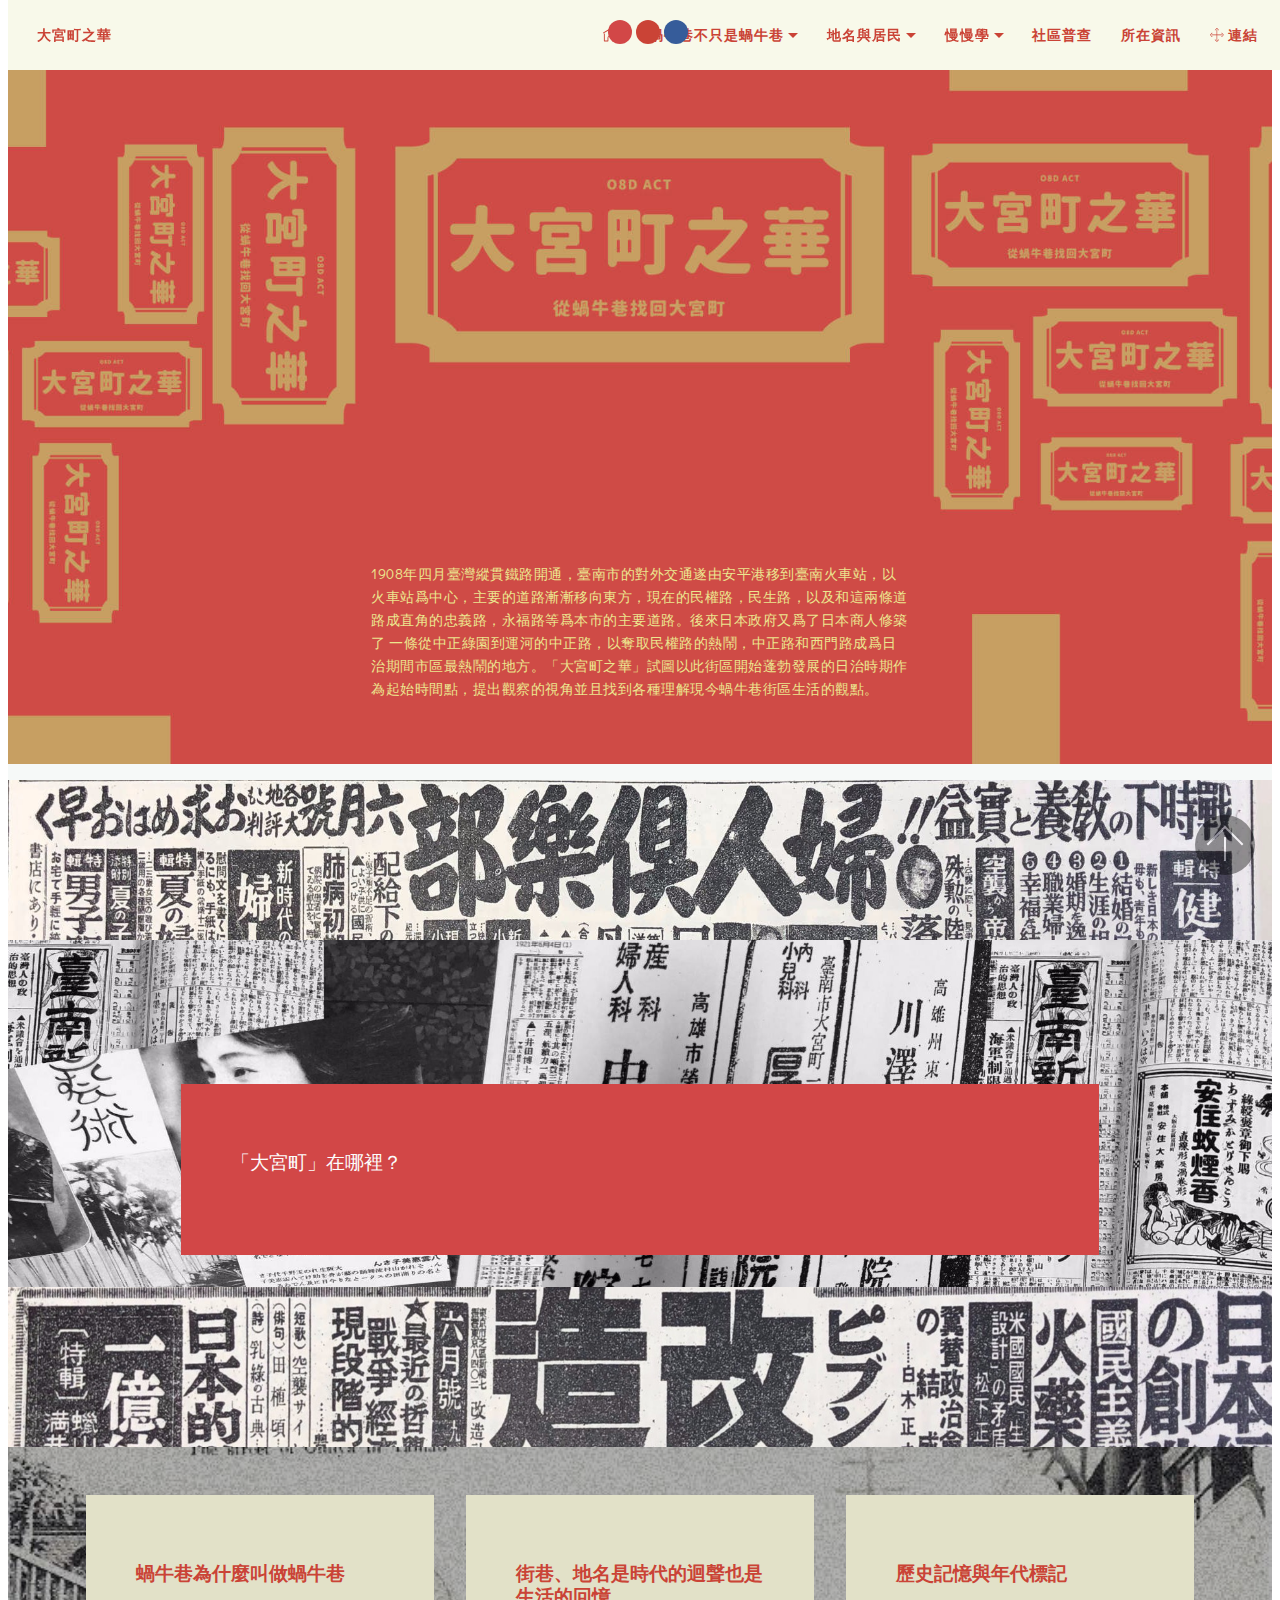
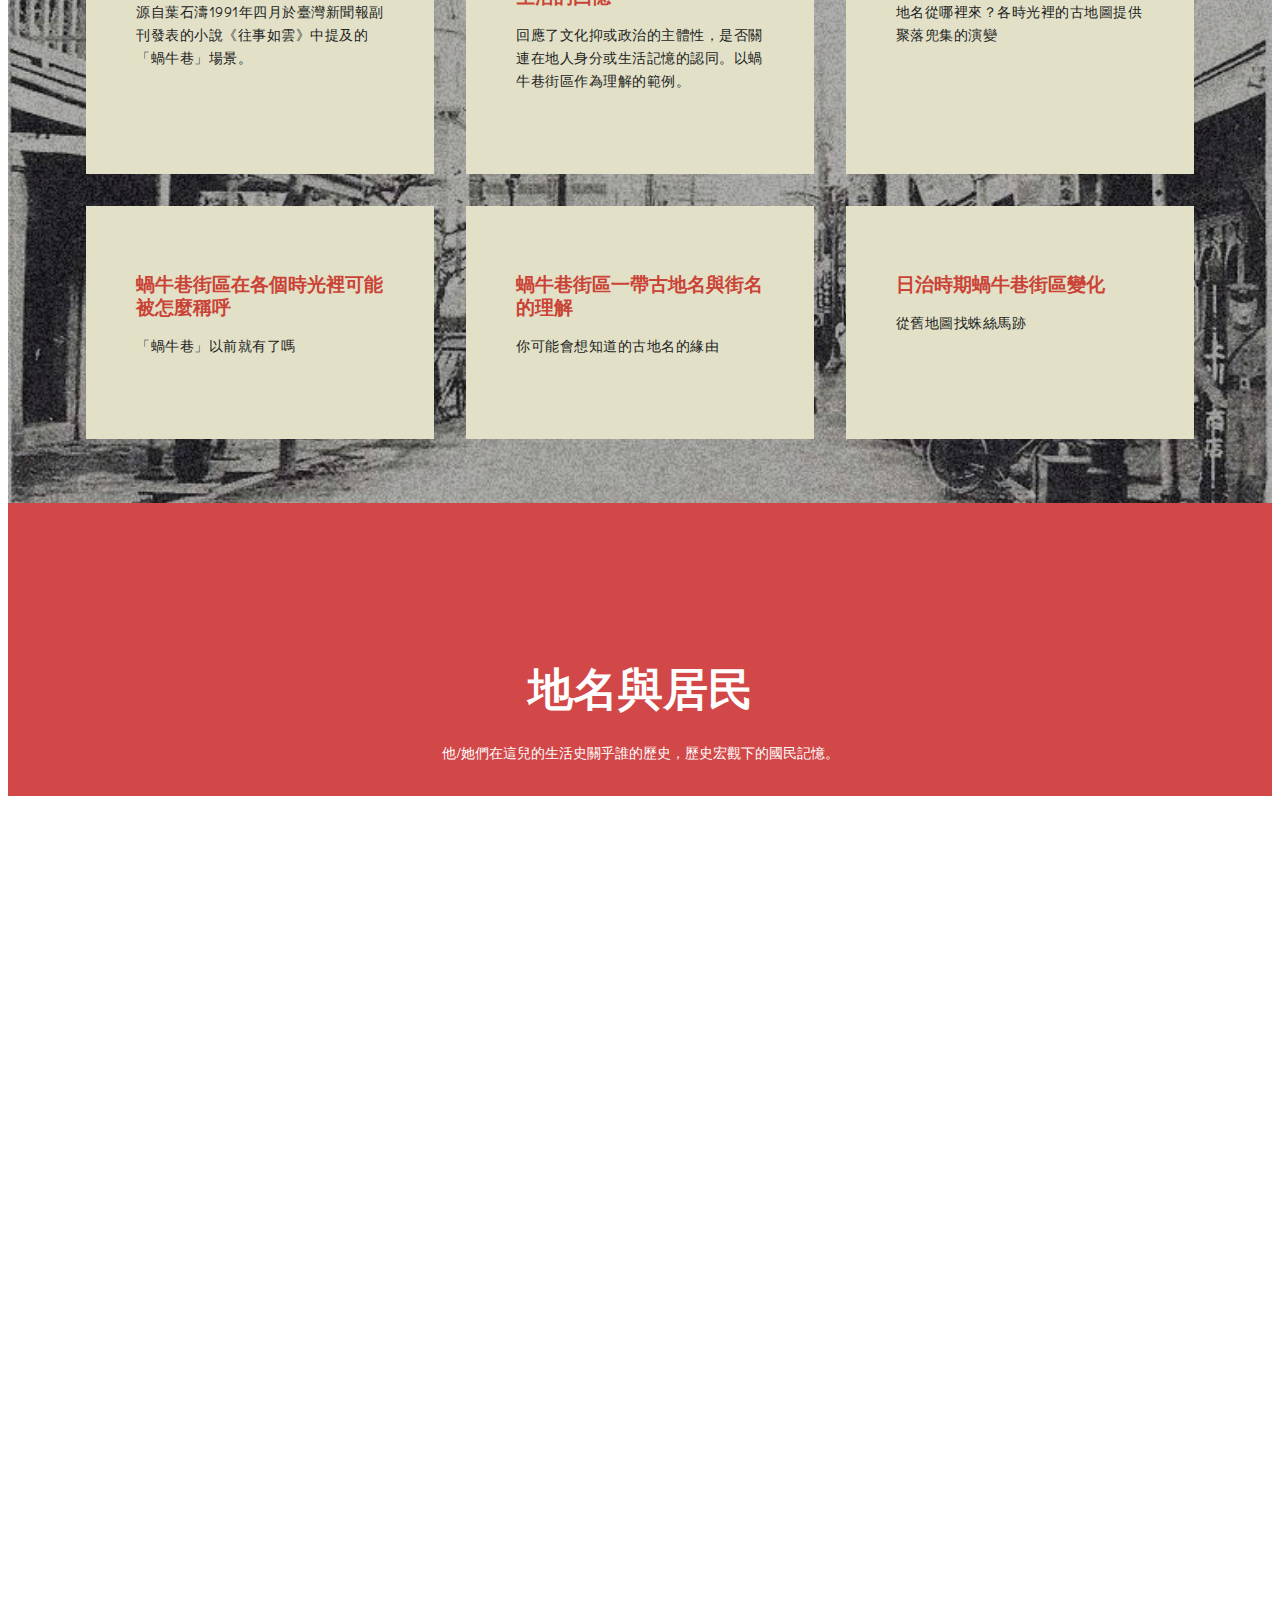
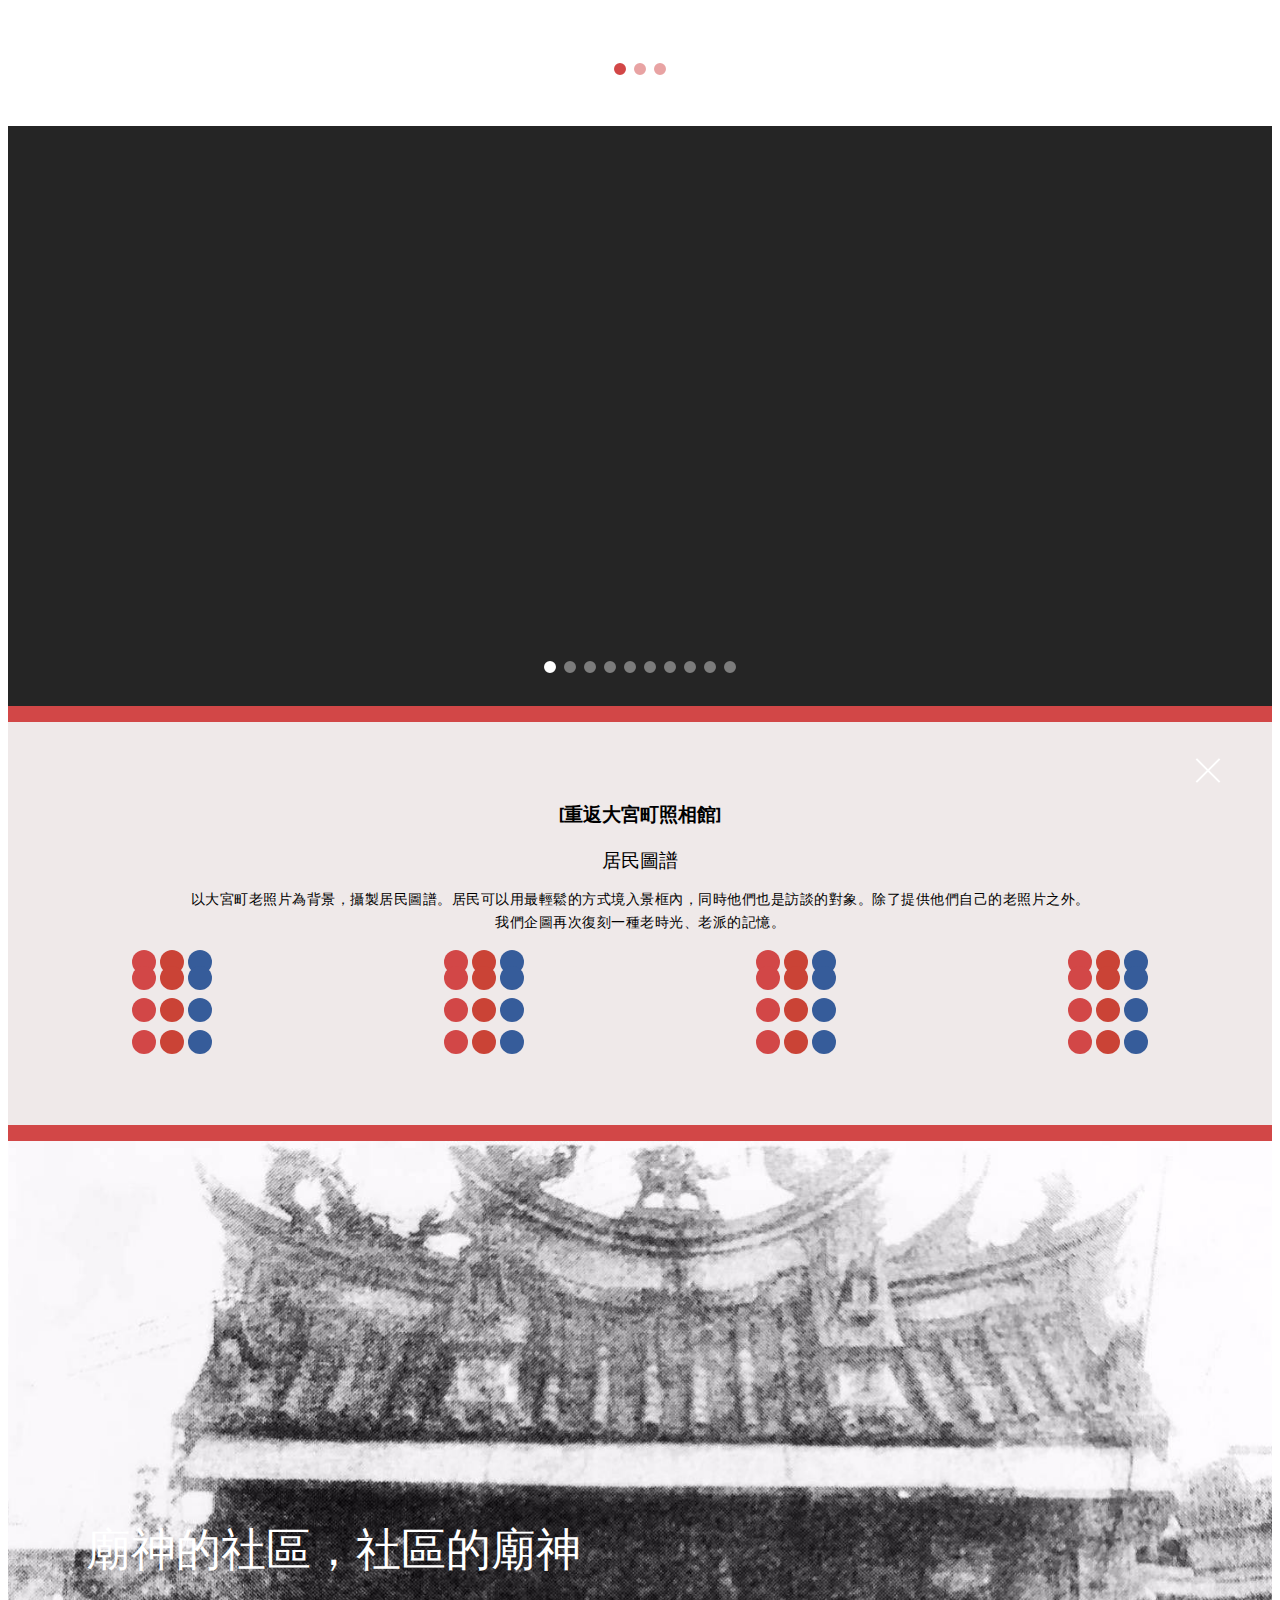
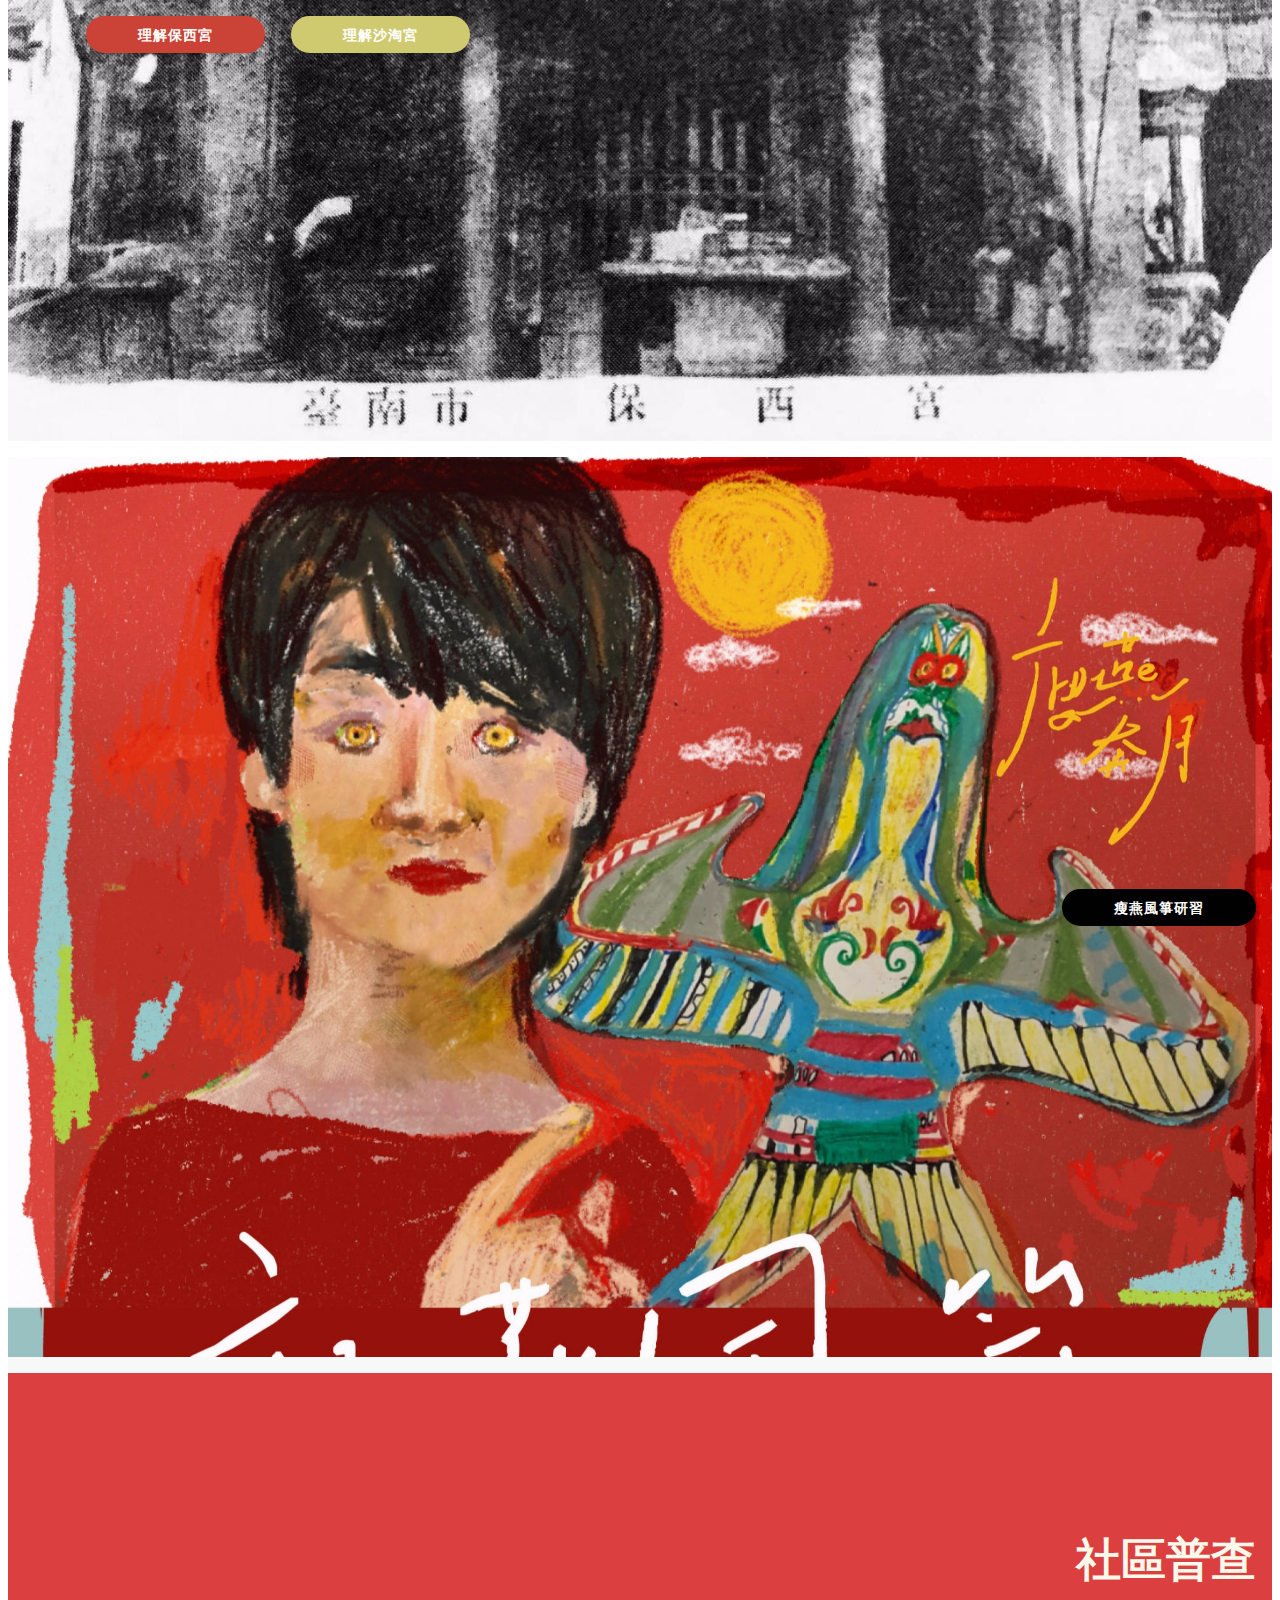
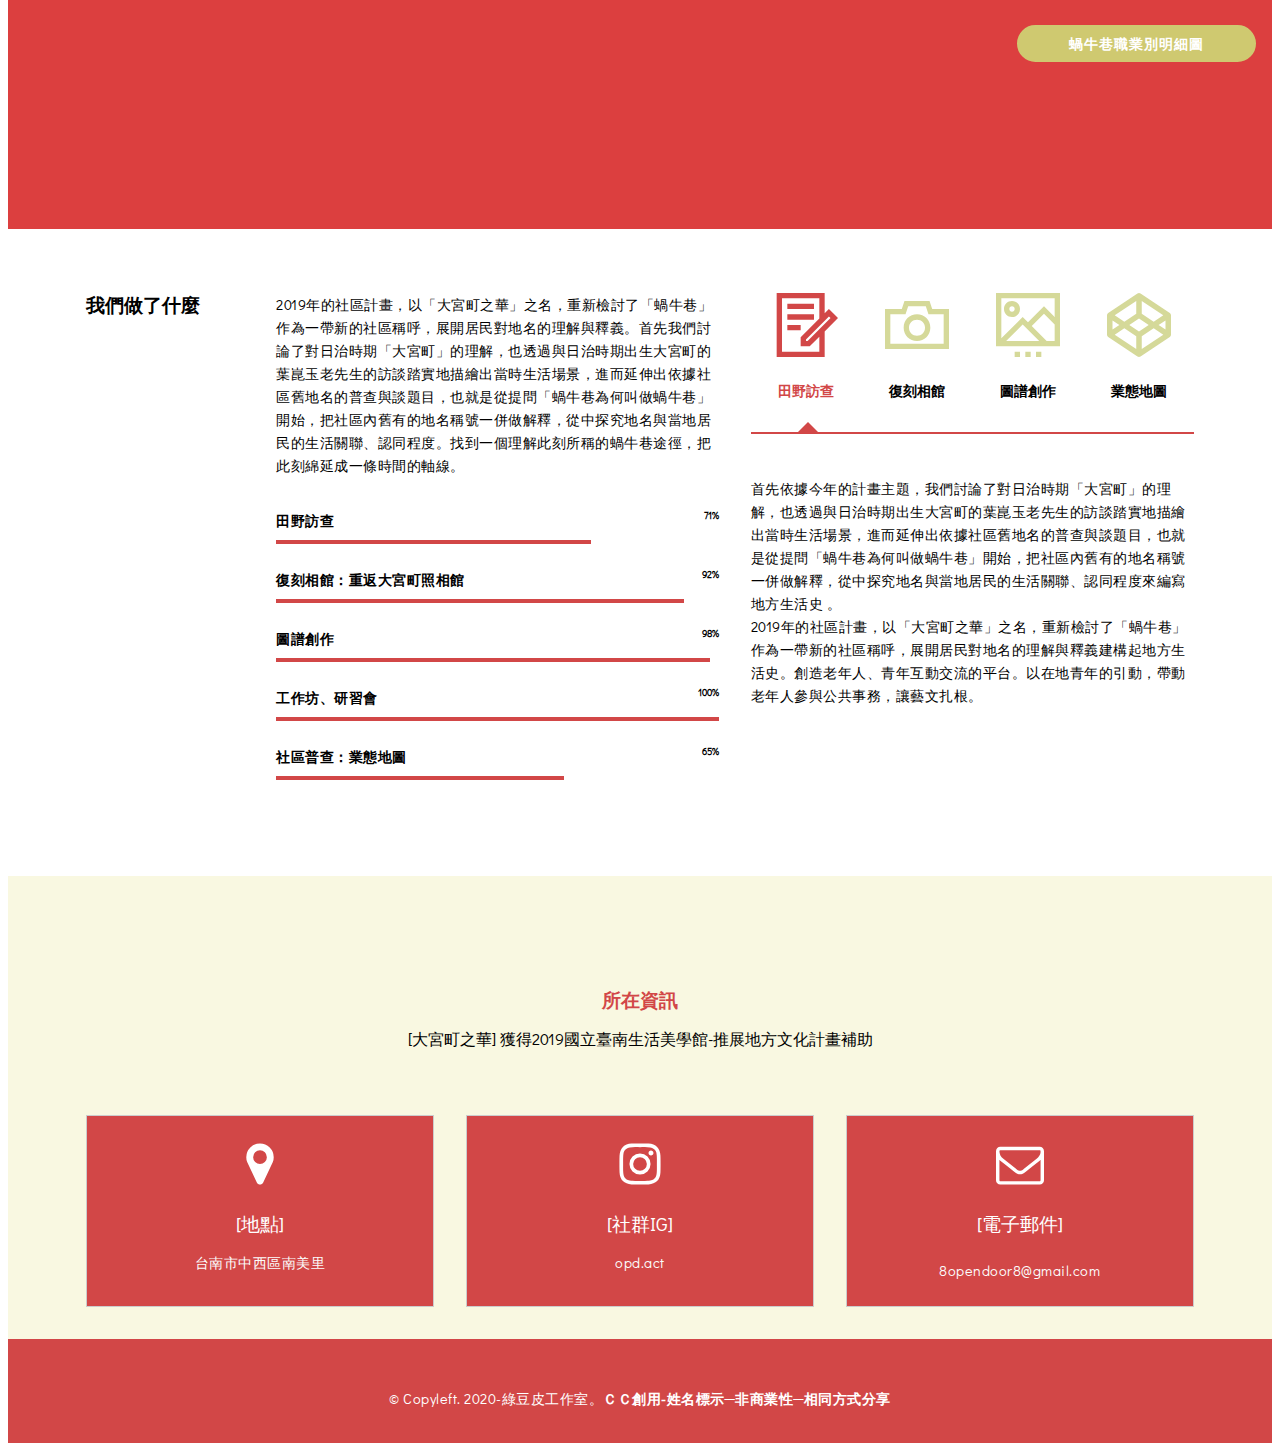
==== commit 71e9292a: "create github pages" ====
--- a/index.html
+++ b/index.html
@@ -1,1520 +1,1293 @@
 <!DOCTYPE html>
-<html  >
+<html amp >
 <head>
-  <!-- Site made with Mobirise Website Builder v4.11.4, https://mobirise.com -->
+  <!-- Site made with Mobirise Website Builder v4.11.6, https://mobirise.com -->
   <meta charset="UTF-8">
   <meta http-equiv="X-UA-Compatible" content="IE=edge">
-  <meta name="generator" content="Mobirise v4.11.4, mobirise.com">
+  <meta name="generator" content="Mobirise v4.11.6, mobirise.com">
   <meta name="viewport" content="width=device-width, initial-scale=1, minimum-scale=1">
-  <link rel="shortcut icon" href="assets/images/noun-parametric-design-1457872-01-100x75.png" type="image/x-icon">
+  <link rel="shortcut icon" href="assets/images/noun-parametric-design-1457873.svg" type="image/x-icon">
   <meta name="description" content="">
   
-  <title>Home</title>
-  <link rel="stylesheet" href="assets/web/assets/mobirise-icons2/mobirise2.css">
-  <link rel="stylesheet" href="assets/web/assets/mobirise-icons/mobirise-icons.css">
-  <link rel="stylesheet" href="assets/bootstrap/css/bootstrap.min.css">
-  <link rel="stylesheet" href="assets/bootstrap/css/bootstrap-grid.min.css">
-  <link rel="stylesheet" href="assets/bootstrap/css/bootstrap-reboot.min.css">
-  <link rel="stylesheet" href="assets/dropdown/css/style.css">
-  <link rel="stylesheet" href="assets/animatecss/animate.min.css">
-  <link rel="stylesheet" href="assets/tether/tether.min.css">
-  <link rel="stylesheet" href="assets/theme/css/style.css">
-  <link rel="stylesheet" href="assets/gallery/style.css">
-  <link rel="preload" as="style" href="assets/mobirise/css/mbr-additional.css"><link rel="stylesheet" href="assets/mobirise/css/mbr-additional.css" type="text/css">
+  <title>大宮町之華</title>
+  
+<link rel="canonical" href="https://o8d.github.io/2019/">
+ <style amp-boilerplate>body{-webkit-animation:-amp-start 8s steps(1,end) 0s 1 normal both;-moz-animation:-amp-start 8s steps(1,end) 0s 1 normal both;-ms-animation:-amp-start 8s steps(1,end) 0s 1 normal both;animation:-amp-start 8s steps(1,end) 0s 1 normal both}@-webkit-keyframes -amp-start{from{visibility:hidden}to{visibility:visible}}@-moz-keyframes -amp-start{from{visibility:hidden}to{visibility:visible}}@-ms-keyframes -amp-start{from{visibility:hidden}to{visibility:visible}}@-o-keyframes -amp-start{from{visibility:hidden}to{visibility:visible}}@keyframes -amp-start{from{visibility:hidden}to{visibility:visible}}</style>
+<noscript><style amp-boilerplate>body{-webkit-animation:none;-moz-animation:none;-ms-animation:none;animation:none}</style></noscript>
+<link href="https://fonts.googleapis.com/css?family=Poppins:100,100i,200,200i,300,300i,400,400i,500,500i,600,600i,700,700i,800,800i,900,900i&display=swap" rel="stylesheet">
+ <link href="https://fonts.googleapis.com/css?family=Didact+Gothic:400&display=swap" rel="stylesheet">
+ 
+ <style amp-custom> 
+.gdpr-block{padding: 10px;font-size: 14px;display: block;width: 100%;text-align: center;}.gdpr-block.covert {display: none;}.textGDPR{position: relative;}.gdpr-block label span.textGDPR input[name='gdpr']{ width: 15px;height: 15px;margin: 0;position: absolute;top: 2px;left: -20px;}.gdpr-block label{color: #a7a7a7;vertical-align: middle;user-select: none;margin-bottom: 0;}div,span,h1,h2,h3,h4,h5,h6,p,blockquote,a,ol,ul,li,figcaption,textarea,input{font: inherit;}*{box-sizing: border-box;outline: none;}*:focus{outline: none;}body{position: relative;font-style: normal;line-height: 1.5;color: #000000;}section{background-color: #ffffff;background-position: 50% 50%;background-repeat: no-repeat;background-size: cover;overflow: hidden;padding: 30px 0;}section,.container,.container-fluid{position: relative;word-wrap: break-word;}h1,h2,h3,h4,h5,h6{margin: 0;padding: 0;}p,li,blockquote{letter-spacing: 0.5px;line-height: 1.7;}ul,ol,blockquote,p{margin-bottom: 0;margin-top: 0;}a{cursor: pointer;}a,a:hover{text-decoration: none;}a.mbr-iconfont:hover{text-decoration: none;}h1,h2,h3,h4,h5,h6,.display-1,.display-2,.display-4,.display-5,.display-7{word-break: break-word;word-wrap: break-word;}b,strong{font-weight: bold;}blockquote{padding: 10px 0 10px 20px;position: relative;border-left: 3px solid;}input:-webkit-autofill,input:-webkit-autofill:hover,input:-webkit-autofill:focus,input:-webkit-autofill:active{transition-delay: 9999s;transition-property: background-color,color;}html,body{height: auto;min-height: 100vh;}.mbr-section-title{margin: 0;padding: 0;font-style: normal;line-height: 1.2;width: 100%;}.mbr-section-subtitle{line-height: 1.3;width: 100%;}.mbr-text{font-style: normal;line-height: 1.6;width: 100%;}.mbr-figure{align-self: center;}.btn{text-align: center;position: relative;margin: .4rem .8rem;font-weight: 700;border-width: 2px;border-style: solid;font-style: normal;white-space: normal;transition: all .2s ease-in-out,box-shadow 2s ease-in-out;display: inline-flex;align-items: center;justify-content: center;word-break: break-word;line-height: 1.5;letter-spacing: 1px;}.btn-form{padding: 1rem 2rem;}.btn-form:hover{cursor: pointer;}form .btn{margin: 0;}.note-popover .btn:after{display: none;}.card-title{margin: 0;}.card-img{border-radius: 0;width: auto;flex-shrink: 0;}.card-img img{width: 100%;}.card{position: relative;background-color: transparent;border: none;border-radius: 0;width: 100%;padding-left: 1rem;padding-right: 1rem;}@media (max-width: 767px){.card:not(.last-child){padding-bottom: 2rem;}} .card .card-wrapper{height: 100%;}@media (max-width: 767px){.card .card-wrapper{flex-direction: column;}} .card img{height: 100%;object-fit: cover;object-position: center;}@media (min-width: 992px){.lg-pb{padding-bottom: 3rem;}}@media (max-width: 991px){.md-pb{padding-bottom: 2rem;}}.card-inner,.items-list{display: flex;flex-direction: column;}.items-list{list-style-type: none;padding: 0;}.items-list .list-item{padding: 1rem 2rem;}.card-head{padding: 1.5rem 2rem;}.card-price-wrap{padding: 1rem 2rem;display: flex;flex-direction: column;}.card-button{padding: 1rem;margin: 0;}.gallery-img-wrap{position: relative;height: 100%;}.gallery-img-wrap:hover{cursor: pointer;}.gallery-img-wrap amp-img{height: 100%;}.gallery-img-wrap .icon-wrap,.gallery-img-wrap .img-caption{position: absolute;z-index: 3;pointer-events: none;}.gallery-img-wrap .icon-wrap,.gallery-img-wrap .caption-on-hover{opacity: 0;transition: opacity .3s;}.gallery-img-wrap .icon-wrap{left: 50%;top: 50%;transform: translate(-50%,-50%);background-color: #fff;padding: .5rem;border-radius: 50%;}.gallery-img-wrap .img-caption{left: 0;right: 0;}.gallery-img-wrap .img-caption.caption-top{top: 0;}.gallery-img-wrap .img-caption.caption-bottom{bottom: 0;}.gallery-img-wrap .img-caption:after{content: "";position: absolute;top: 0;left: 0;right: 0;height: 100%;transition: opacity .3s;z-index: -1;pointer-events: none;}@media (max-width: 767px){.gallery-img-wrap:after,.gallery-img-wrap:hover:after,.gallery-img-wrap .icon-wrap{display: none;}.gallery-img-wrap .caption-on-hover{opacity: 1;}}.is-builder .gallery-img-wrap .icon-wrap{pointer-events: all;}.is-builder .gallery-img-wrap .img-caption > *{pointer-events: all;}.icons-list a{margin-right: 1rem;}.icons-list a:last-child{margin-right: 0;}.counter-container{position: relative;}.counter-container ol li{margin-bottom: 2rem;}.counter-container.stylizedCounters ol{counter-reset: section;}.counter-container.stylizedCounters ol li{z-index: 3;list-style: none;}.counter-container.stylizedCounters ol li:before{z-index: 2;position: absolute;left: 0px;counter-increment: section;content: counters(section,".") " ";text-align: center;margin: 0 10px;line-height: 37px;width: 40px;height: 40px;transition: all .2s;color: #232323;font-size: 25px;border-radius: 50%;font-weight: bold;}.timeline-wrap{position: relative;}.timeline-wrap .iconBackground{position: absolute;left: 50%;width: 20px;height: 20px;line-height: 30px;text-align: center;border-radius: 50%;font-size: 30px;display: inline-block;background-color: #232323;top: 20px;margin-left: -10px;}@media (max-width: 768px){.timeline-wrap .iconBackground{left: 0;}}.separline{position: relative;}@media (max-width: 768px){.separline:not(.last-child){padding-bottom: 2rem;}} .separline:before{position: absolute;content: "";width: 2px;background-color: #232323;left: calc(50% - 1px);height: calc(100% - 20px);top: 40px;}@media (max-width: 768px){.separline:before{left: 0;}}amp-image-lightbox a.control{position: absolute;width: 32px;height: 32px;right: 48px;top: 32px;z-index: 1000;}amp-image-lightbox a.control .close{position: relative;}amp-image-lightbox a.control .close:before,amp-image-lightbox a.control .close:after{position: absolute;left: 15px;content: ' ';height: 33px;width: 2px;background-color: #fff;}amp-image-lightbox a.control .close:before{transform: rotate(45deg);}amp-image-lightbox a.control .close:after{transform: rotate(-45deg);}.hidden{visibility: hidden;}.super-hide{display: none;}.inactive{-webkit-user-select: none;-moz-user-select: none;-ms-user-select: none;user-select: none;pointer-events: none;-webkit-user-drag: none;user-drag: none;}.popover-content ul.show{min-height: 155px;}.mbr-white{color: #ffffff;}.mbr-black{color: #000000;}.align-left{text-align: left;}.align-left .list-item{justify-content: flex-start;}.align-center{text-align: center;}.align-center .list-item{justify-content: center;}.align-right{text-align: right;}.align-right .list-item{justify-content: flex-end;}@media (max-width: 767px){.align-left,.align-center,.align-right{text-align: center;}.align-left .list-item,.align-center .list-item,.align-right .list-item{justify-content: center;}}.mbr-light{font-weight: 300;}.mbr-regular{font-weight: 400;}.mbr-semibold{font-weight: 500;}.mbr-bold{font-weight: 700;}.mbr-section-btn{margin-left: -.8rem;margin-right: -.8rem;font-size: 0;}nav .mbr-section-btn{margin-left: 0rem;margin-right: 0rem;}.btn .mbr-iconfont,.btn.btn-sm .mbr-iconfont{cursor: pointer;margin-right: 0.5rem;}.btn.btn-md .mbr-iconfont,.btn.btn-md .mbr-iconfont{margin-right: 0.8rem;}[type="submit"]{-webkit-appearance: none;}.mbr-fullscreen .mbr-overlay{min-height: 100vh;}.mbr-fullscreen{display: flex;display: -webkit-flex;display: -moz-flex;display: -ms-flex;display: -o-flex;align-items: center;-webkit-align-items: center;min-height: 100vh;padding-top: 3rem;padding-bottom: 3rem;}.mbr-overlay{bottom: 0;left: 0;position: absolute;right: 0;top: 0;z-index: 0;}.mbr-parallax-bg{bottom: 0;left: 0;opacity: .5;position: absolute;right: 0;top: 0;z-index: 0;background-position: 50% 50%;background-repeat: no-repeat;background-size: cover;}section.menu{min-height: 50px;}.menu-container{display: flex;justify-content: space-between;align-items: center;min-height: 50px;}@media (max-width: 991px){.menu-container{max-width: 100%;padding: 0 2rem;}} @media (max-width: 767px){.menu-container{padding: 0 1rem;}}.navbar{z-index: 100;width: 100%;}.navbar-fixed-top{position: fixed;top: 0;}.navbar-brand{display: flex;align-items: center;word-break: break-word;z-index: 1;}.navbar-logo{margin-right: .8rem;}@media (max-width: 767px){.navbar-logo amp-img{max-height: 50px;max-width: 50px;}}.navbar-caption-wrap{display: flex;}.navbar .navbar-collapse{display: flex;flex-basis: auto;align-items: center;justify-content: flex-end;}@media (max-width: 991px){.navbar .navbar-collapse{display: none;position: absolute;top: 0;right: 0;min-height: 100vh;padding: 70px 2rem 1rem;z-index: 1;}}@media (max-width: 991px){.navbar.opened .navbar-collapse.show,.navbar.opened .navbar-collapse.collapsing{display: block;}.is-builder .navbar-collapse{position: fixed;}}.navbar-nav{list-style-type: none;display: flex;flex-wrap: wrap;padding-left: 0;min-width: 10rem;}@media (max-width: 991px){.navbar-nav{flex-direction: column;}} .navbar-nav .mbr-iconfont{margin-right: .2rem;}.nav-item{word-break: break-all;}.nav-link{display: flex;align-items: center;justify-content: center;}.nav-link,.navbar-caption{transition: all 0.2s;letter-spacing: 1px;}.nav-dropdown .dropdown-menu{min-width: 10rem;padding-bottom: 1.25rem;padding-top: 1.25rem;position: absolute;left: 0;}.nav-dropdown .dropdown-menu .dropdown-item{line-height: 2;display: flex;justify-content: flex-start;align-items: center;padding: .25rem 1.5rem;white-space: nowrap;}.nav-dropdown .dropdown-menu .dropdown{position: relative;}.dropdown-menu .dropdown:hover > .dropdown-menu{opacity: 1;pointer-events: all;}.nav-dropdown .dropdown-submenu{top: 0;left: 100%;margin: 0;}.nav-item.dropdown{position: relative;}.nav-item.dropdown .dropdown-menu{opacity: 0;pointer-events: none;}.nav-item.dropdown:hover > .dropdown-menu{opacity: 1;pointer-events: all;}.link.dropdown-toggle:after{content: '';margin-left: .25rem;border-top: 0.35em solid;border-right: 0.35em solid transparent;border-left: 0.35em solid transparent;border-bottom: 0;}.navbar .dropdown.open > .dropdown-menu{display: block;}@media (max-width: 991px){.is-builder .nav-dropdown .dropdown-menu{position: relative;}.nav-dropdown .dropdown-submenu{left: 0;}.dropdown-item{padding: .25rem 1.5rem;margin: 0;justify-content: center;}.dropdown-item:after{right: auto;}.navbar.opened .dropdown-menu{top: 0;}}.navbar-buttons{display: flex;flex-wrap: wrap;align-items: center;justify-content: center;}@media (max-width: 991px){.navbar-buttons{flex-direction: column;}}.menu-social-list{display: flex;align-items: center;justify-content: center;flex-wrap: wrap;}.menu-social-list a{margin: 0 .5rem;}button.navbar-toggler{position: absolute;right: 20px;top: 25px;width: 31px;height: 20px;cursor: pointer;transition: all .2s;align-self: center;}.hamburger span{position: absolute;right: 0;width: 30px;height: 2px;border-right: 5px;}.hamburger span:nth-child(1){top: 0;transition: all .2s;}.hamburger span:nth-child(2){top: 8px;transition: all .15s;}.hamburger span:nth-child(3){top: 8px;transition: all .15s;}.hamburger span:nth-child(4){top: 16px;transition: all .2s;}nav.opened .navbar-toggler:not(.hide) .hamburger span:nth-child(1){top: 8px;width: 0;opacity: 0;right: 50%;transition: all .2s;}nav.opened .navbar-toggler:not(.hide) .hamburger span:nth-child(2){-webkit-transform: rotate(45deg);transform: rotate(45deg);transition: all .25s;}nav.opened .navbar-toggler:not(.hide) .hamburger span:nth-child(3){-webkit-transform: rotate(-45deg);transform: rotate(-45deg);transition: all .25s;}nav.opened .navbar-toggler:not(.hide) .hamburger span:nth-child(4){top: 8px;width: 0;opacity: 0;right: 50%;transition: all .2s;}.ampstart-btn.hamburger{position: absolute;top: 25px;right: 15px;margin-left: auto;width: 30px;height: 20px;background: none;border: none;cursor: pointer;z-index: 1000;}@media (min-width: 992px){.ampstart-btn,amp-sidebar{display: none;}.dropdown-menu .dropdown-toggle:after{content: '';border-bottom: 0.35em solid transparent;border-left: 0.35em solid;border-right: 0;border-top: 0.35em solid transparent;margin-left: 0.3rem;margin-top: -0.3077em;position: absolute;right: 1.1538em;top: 50%;}}.close-sidebar{width: 30px;height: 30px;position: relative;cursor: pointer;background-color: transparent;border: none;}.close-sidebar span{position: absolute;left: 0;width: 30px;height: 2px;border-right: 5px;}.close-sidebar span:nth-child(1){transform: rotate(45deg);}.close-sidebar span:nth-child(2){transform: rotate(-45deg);}.builder-sidebar{position: relative;min-height: 100vh;z-index: 1030;padding: 1rem 2rem;max-width: 20rem;}.builder-sidebar .dropdown:hover > .dropdown-menu{position: relative;text-align: center;}section.sidebar-open:before{content: '';position: fixed;top: 0;bottom: 0;right: 0;left: 0;background-color: rgba(0,0,0,0.2);z-index: 1040;}.map-placeholder{display: none;}.map-placeholder h4{padding-top: 5rem;color: #767676;text-align: center;}.google-map{position: relative;width: 100%;}@media (max-width: 992px){.google-map{padding: 0;margin: 0;}} .google-map [data-state-details]{color: #6b6763;font-family: Montserrat;height: 1.5em;margin-top: -0.75em;padding-left: 1.25rem;padding-right: 1.25rem;position: absolute;text-align: center;top: 50%;width: 100%;}.google-map[data-state]{background: #e9e5dc;}.google-map[data-state="loading"] [data-state-details]{display: none;}.lightbox{background: rgba(0,0,0,0.8);width: 100%;height: 100%;position: absolute;display: flex;-webkit-align-items: center;align-items: center;-webkit-justify-content: center;justify-content: center;}.lightbox .video-block{width: 100%;}div[submit-success]{padding: 1rem;margin-bottom: 1rem;}div[submit-error]{padding: 1rem;margin-bottom: 1rem;}textarea[type="hidden"]{display: none;}amp-img{width: 100%;}amp-img img{max-height: 100%;max-width: 100%;}img.mbr-temp{width: 100%;}.rounded{border-radius: 50%;}.is-builder .nodisplay + img[async],.is-builder .nodisplay + img[decoding="async"],.is-builder amp-img > a + img[async],.is-builder amp-img > a + img[decoding="async"]{display: none;}html:not(.is-builder) amp-img > a{position: absolute;top: 0;bottom: 0;left: 0;right: 0;z-index: 1;}.is-builder .temp-amp-sizer{position: absolute;}.is-builder amp-youtube .temp-amp-sizer,.is-builder amp-vimeo .temp-amp-sizer{position: static;}.is-builder section.horizontal-menu .ampstart-btn{display: none;}.is-builder section.horizontal-menu .dropdown-menu{z-index: auto;opacity: 1;pointer-events: auto;}.is-builder section.horizontal-menu .nav-dropdown .link.dropdown-toggle[aria-expanded="true"]{margin-right: 0;padding: 0.667em 1em;}div.placeholder{z-index: 4;background: rgba(255,255,255,0.5);}div.placeholder svg{position: absolute;top: 50%;left: 50%;transform: translate(-50%,-50%);width: 20%;height: auto;}div.placeholder svg circle.big{animation: big-anim 3s linear infinite;}div.placeholder svg circle.small{animation: small-anim 1.5s linear infinite;}@keyframes big-anim{from{stroke-dashoffset: 900;}to{stroke-dashoffset: 0;}}@keyframes small-anim{from{stroke-dashoffset: 850;}to{stroke-dashoffset: 0;}}.placeholder-loader .amp-active > div{display: none;}.container{padding-right: 1rem;padding-left: 1rem;width: 100%;margin-right: auto;margin-left: auto;}@media (max-width: 767px){.container{max-width: 540px;}} @media (min-width: 768px){.container{max-width: 720px;}} @media (min-width: 992px){.container{max-width: 960px;}} @media (min-width: 1200px){.container{max-width: 1140px;}}.container-fluid{width: 100%;margin-right: auto;margin-left: auto;padding-left: 1rem;padding-right: 1rem;}.media-container-row{display: flex;flex-wrap: wrap;}@media (min-width: 992px){.media-container-row{flex-wrap: nowrap;}}.form-block{z-index: 1;background-color: transparent;padding: 3rem;position: relative;overflow: visible;}.form-block .mbr-overlay{z-index: -1;}@media (max-width: 992px){.form-block{padding: 1rem;}} .form-block form input,.form-block form textarea,.form-block form select{border-radius: 0;background-color: #ffffff;margin: 0;transition: 0.4s;width: 100%;border: 1px solid #e0e0e0;padding: 11px 1rem;}form input[type="checkbox"],form input[type="radio"]{border: none;background: none;width: auto;}textarea{min-height: 200px;}form .fieldset{display: flex;justify-content: center;flex-wrap: wrap;align-items: center;}form .field{padding-top: 0.5rem;padding-bottom: 0.5rem;}.field{flex-basis: 50%;flex-grow: 1;flex-shrink: 1;padding: 0.5rem;}@media (max-width: 768px){.field{flex-basis: 100%;}}textarea{width: 100%;margin-right: 0;}.text-field{flex-basis: 100%;flex-grow: 1rem;flex-shrink: 1;padding: 0.5rem;}.mbr-flex{display: flex;}.flex-wrap{flex-wrap: wrap;}.mbr-jc-s{justify-content: flex-start;}.mbr-jc-c{justify-content: center;}.mbr-jc-e{justify-content: flex-end;}.mbr-row,.mbr-form-row{display: -webkit-box;display: -webkit-flex;display: -ms-flexbox;display: flex;-webkit-flex-wrap: wrap;-ms-flex-wrap: wrap;flex-wrap: wrap;margin-right: -1rem;margin-left: -1rem;}.mbr-form-row{margin-right: -0.5rem;margin-left: -0.5rem;}.mbr-form-row > [class*="mbr-col"]{padding-left: 0.5rem;padding-right: 0.5rem;}.mbr-row-reverse{flex-direction: row-reverse;}.mbr-column{flex-direction: column;}@media (max-width: 767px){.mbr-col-sm-12{-ms-flex: 0 0 100%;flex: 0 0 100%;max-width: 100%;padding-right: 1rem;padding-left: 1rem;}}@media (min-width: 768px){.mbr-col-md-3{-ms-flex: 0 0 25%;flex: 0 0 25%;max-width: 25%;padding-right: 1rem;padding-left: 1rem;}.mbr-col-md-4{-ms-flex: 0 0 33.333333%;flex: 0 0 33.333333%;max-width: 33.333333%;padding-right: 1rem;padding-left: 1rem;}.mbr-col-md-5{-ms-flex: 0 0 41.666667%;flex: 0 0 41.666667%;max-width: 41.666667%;padding-right: 1rem;padding-left: 1rem;}.mbr-col-md-6{-ms-flex: 0 0 50%;flex: 0 0 50%;max-width: 50%;padding-right: 1rem;padding-left: 1rem;}.mbr-col-md-7{-ms-flex: 0 0 58.333333%;flex: 0 0 58.333333%;max-width: 58.333333%;padding-right: 1rem;padding-left: 1rem;}.mbr-col-md-8{-ms-flex: 0 0 66.666667%;flex: 0 0 66.666667%;max-width: 66.666667%;padding-left: 1rem;padding-right: 1rem;}.mbr-col-md-10{-ms-flex: 0 0 83.333333%;flex: 0 0 83.333333%;max-width: 83.333333%;padding-left: 1rem;padding-right: 1rem;}.mbr-col-md-12{-ms-flex: 0 0 100%;flex: 0 0 100%;max-width: 100%;padding-right: 1rem;padding-left: 1rem;}}@media (min-width: 992px){.mbr-col-lg-2{-ms-flex: 0 0 16.666667%;flex: 0 0 16.666667%;max-width: 16.666667%;padding-right: 1rem;padding-left: 1rem;}.mbr-col-lg-3{-ms-flex: 0 0 25%;flex: 0 0 25%;max-width: 25%;padding-right: 1rem;padding-left: 1rem;}.mbr-col-lg-4{-ms-flex: 0 0 33.33%;flex: 0 0 33.33%;max-width: 33.33%;padding-right: 1rem;padding-left: 1rem;}.mbr-col-lg-5{-ms-flex: 0 0 41.666%;flex: 0 0 41.666%;max-width: 41.666%;padding-right: 1rem;padding-left: 1rem;}.mbr-col-lg-6{-ms-flex: 0 0 50%;flex: 0 0 50%;max-width: 50%;padding-right: 1rem;padding-left: 1rem;}.mbr-col-lg-7{-ms-flex: 0 0 58.333333%;flex: 0 0 58.333333%;max-width: 58.333333%;padding-right: 1rem;padding-left: 1rem;}.mbr-col-lg-8{-ms-flex: 0 0 66.666667%;flex: 0 0 66.666667%;max-width: 66.666667%;padding-left: 1rem;padding-right: 1rem;}.mbr-col-lg-9{-ms-flex: 0 0 75%;flex: 0 0 75%;max-width: 75%;padding-left: 1rem;padding-right: 1rem;}.mbr-col-lg-10{-ms-flex: 0 0 83.3333%;flex: 0 0 83.3333%;max-width: 83.3333%;padding-right: 1rem;padding-left: 1rem;}.mbr-col-lg-12{-ms-flex: 0 0 100%;flex: 0 0 100%;max-width: 100%;padding-right: 1rem;padding-left: 1rem;}}@media (min-width: 1200px){.mbr-col-xl-7{-ms-flex: 0 0 58.333333%;flex: 0 0 58.333333%;max-width: 58.333333%;padding-right: 1rem;padding-left: 1rem;}.mbr-col-xl-4{-ms-flex: 0 0 33.333333%;flex: 0 0 33.333333%;max-width: 33.333333%;padding-right: 1rem;padding-left: 1rem;}.mbr-col-xl-8{-ms-flex: 0 0 66.666667%;flex: 0 0 66.666667%;max-width: 66.666667%;padding-left: 1rem;padding-right: 1rem;}.mbr-col-xl-5{-ms-flex: 0 0 41.666667%;flex: 0 0 41.666667%;max-width: 41.666667%;}}.mbr-pt-1{padding-top: .5rem;}.mbr-pt-2{padding-top: 1rem;}.mbr-pt-3{padding-top: 1.5rem;}.mbr-pt-4{padding-top: 2rem;}.mbr-pt-5{padding-top: 3rem;}.mbr-pb-1{padding-bottom: 0.5rem;}.mbr-pb-2{padding-bottom: 1rem;}.mbr-pb-3{padding-bottom: 1.5rem;}.mbr-pb-4{padding-bottom: 2rem;}.mbr-pb-5{padding-bottom: 3rem;}.mbr-px-1{padding-left: .5rem;padding-right: .5rem;}.mbr-px-2{padding-left: 1rem;padding-right: 1rem;}.mbr-px-3{padding-left: 1.5rem;padding-right: 1.5rem;}.mbr-px-4{padding-left: 2rem;padding-right: 2rem;}@media (max-width: 991px){.mbr-px-4{padding-left: 1rem;padding-right: 1rem;}}.mbr-px-5{padding-left: 3rem;padding-right: 3rem;}@media (max-width: 991px){.mbr-px-5{padding-left: 1rem;padding-right: 1rem;}}.mbr-m-sub-1{margin-left: -1rem;margin-right: -1rem;}@media (max-width: 768px){.mbr-m-sub-1{margin-left: 0;margin-right: 0;}}.mbr-py-1{padding-top: .5rem;padding-bottom: .5rem;}.mbr-py-2{padding-top: 1rem;padding-bottom: 1rem;}@media (max-width: 767px){.mbr-py-2{padding-top: 0rem;padding-bottom: 0rem;}}.mbr-py-3{padding-top: 1.5rem;padding-bottom: 1.5rem;}@media (max-width: 991px){.mbr-py-3{padding-top: 1rem;padding-bottom: 1rem;}}.mbr-py-4{padding-top: 2rem;padding-bottom: 2rem;}@media (max-width: 991px){.mbr-py-4{padding-top: 1rem;padding-bottom: 1rem;}}.mbr-py-5{padding-top: 3rem;padding-bottom: 3rem;}@media (max-width: 991px){.mbr-py-5{padding-top: 1rem;padding-bottom: 1rem;}}.mbr-p-1{padding: .5rem;}.mbr-p-2{padding: 1rem;}.mbr-p-3{padding: 1.5rem;}@media (max-width: 991px){.mbr-p-3{padding: 1rem;}}.mbr-p-4{padding: 2rem;}@media (max-width: 991px){.mbr-p-4{padding: 1rem;}}.mbr-p-5{padding: 3rem;}@media (max-width: 991px){.mbr-p-5{padding: 1rem;}}.mbr-ml-auto{margin-left: auto;}.mbr-mr-auto{margin-right: auto;}.mbr-m-auto{margin: auto;}amp-img,img{height: 100%;width: 100%;}amp-sidebar{background: transparent;}.is-builder .menu{overflow: visible;}.is-builder .preview button{opacity: 0.5;position: relative;pointer-events: none;}.is-builder .preview button:before{display: block;position: absolute;content: '';background-color: #efefef;left: 0;right: 0;top: 0;bottom: 0;z-index: 2;}.hidden-slide{display: none;}.visible-slide{display: flex;}.dots-wrapper .dots{margin: 4px 4px;}.dots-wrapper .dots span{cursor: pointer;border-radius: 12px;display: block;height: 12px;width: 12px;transition: 0.4s;border: 6px solid #cccccc;}.dots-wrapper .dots span:hover{opacity: 1;}.dots-wrapper .dots span.current{outline: none;width: 12px;opacity: 1;}.amp-carousel-button{outline: none;border-radius: 50%;border: 10px transparent solid;transform: scale(1.5) translateY(-50%);height: 45px;width: 45px;transition: 0.4s;cursor: pointer;}.amp-carousel-button:hover{opacity: 1;}.amp-carousel-button-next{background-position: 75% 50%;}.amp-carousel-button-prev{background-position: 25% 50%;}button.btn-img{cursor: pointer;}.iconfont-wrapper{display: inline-block;width: 1.5rem;height: 1.5rem;}.amp-iconfont{vertical-align: middle;width: 1.5rem;font-size: 1.5rem;}.text-upper{text-transform: uppercase;}.form-check{margin-bottom: 0;}.form-check-label{padding-left: 0;}.form-check-input{position: relative;margin: 4px;}.form-check-inline{display: -webkit-inline-box;display: -ms-inline-flexbox;display: inline-flex;-webkit-box-align: center;-ms-flex-align: center;align-items: center;padding-left: 0;margin-right: .75rem;}.field:not(:nth-last-child(1)){margin-bottom: 1rem;}.field-input{padding: 11px 1rem;display: block;width: 100%;}.mbr-col{flex-basis: 0;flex-grow: 1;max-width: 100%;}.mbr-col-auto{-webkit-box-flex: 0;flex: 0 0 auto;width: auto;max-width: none;}.mbr-col,.mbr-col-auto{position: relative;width: 100%;min-height: 1px;padding-right: 15px;padding-left: 15px;}@media (min-width: 991px){.mbr-col{min-width: 50%;}}@media (max-width: 991px){.mbr-col{min-width: 100%;}}.mbr-form input,.mbr-form textarea{border-radius: 0;background-color: #ffffff;margin: 0;transition: .4s;width: 100%;border: 1px solid #e0e0e0;padding: 11px 1rem;}#scrollToTopMarker{position: absolute;width: 0;height: 0;top: 300px;}#scrollToTopButton{position: fixed;bottom: 25px;right: 25px;opacity: .4;z-index: 5000;font-size: 32px;height: 60px;width: 60px;border: none;border-radius: 3px;cursor: pointer;}#scrollToTopButton:focus{outline: none;}#scrollToTopButton a:before{content: '';position: absolute;height: 40%;top: 36%;width: 2px;left: calc(50% - 1px);}#scrollToTopButton a:after{content: '';position: absolute;border-top: 2px solid;border-right: 2px solid;width: 40%;height: 40%;left: calc(30% - 1px);bottom: 30%;-webkit-transform: rotate(-45deg);transform: rotate(-45deg);}
+body{font-family: Didact Gothic;}blockquote{border-color: #d24747;}div[submit-success]{background: #365c9a;color: #ffffff;}div[submit-error]{background: #b2ccd2;color: #000000;}.display-1{font-family: 'Poppins',sans-serif;font-size: 2.8rem;line-height: 1.2;}.display-2{font-family: 'Didact Gothic',sans-serif;font-size: 2.5rem;line-height: 1.2;}.display-4{font-family: 'Didact Gothic',sans-serif;font-size: 0.6rem;line-height: 1.4;}.display-5{font-family: 'Didact Gothic',sans-serif;font-size: 1.2rem;line-height: 1.2;}.display-7{font-family: 'Didact Gothic',sans-serif;font-size: 0.9rem;line-height: 1.6;}.form-block input,.form-block textarea{font-family: 'Didact Gothic',sans-serif;font-size: 0.9rem;line-height: 1.6;}@media (max-width: 768px){.display-1{font-size: 2.24rem;font-size: calc( 1.63rem + (2.8 - 1.63) * ((100vw - 20rem) / (48 - 20)));line-height: calc( 1.4 * (1.63rem + (2.8 - 1.63) * ((100vw - 20rem) / (48 - 20))));}.display-2{font-size: 2rem;font-size: calc( 1.525rem + (2.5 - 1.525) * ((100vw - 20rem) / (48 - 20)));line-height: calc( 1.4 * (1.525rem + (2.5 - 1.525) * ((100vw - 20rem) / (48 - 20))));}.display-4{font-size: 0.48rem;font-size: calc( 0.86rem + (0.6 - 0.86) * ((100vw - 20rem) / (48 - 20)));line-height: calc( 1.4 * (0.86rem + (0.6 - 0.86) * ((100vw - 20rem) / (48 - 20))));}.display-5{font-size: 0.96rem;font-size: calc( 1.07rem + (1.2 - 1.07) * ((100vw - 20rem) / (48 - 20)));line-height: calc( 1.4 * (1.07rem + (1.2 - 1.07) * ((100vw - 20rem) / (48 - 20))));}.display-7{font-size: 0.72rem;font-size: calc( 0.965rem + (0.9 - 0.965) * ((100vw - 20rem) / (48 - 20)));line-height: calc( 1.4 * (0.965rem + (0.9 - 0.965) * ((100vw - 20rem) / (48 - 20))));}}.display-1 .mbr-iconfont-btn{font-size: 2.8rem;width: 2.8rem;}.display-2 .mbr-iconfont-btn{font-size: 2.5rem;width: 2.5rem;}.display-4 .mbr-iconfont-btn{font-size: 0.6rem;width: 0.6rem;}.display-5 .mbr-iconfont-btn{font-size: 1.2rem;width: 1.2rem;}.display-7 .mbr-iconfont-btn{font-size: 0.9rem;width: 0.9rem;}.btn{padding: 10px 30px;border-radius: 0px;}.btn-sm{padding: 10px 30px;border-radius: 0px;}.btn-md{padding: 10px 30px;border-radius: 0px;}.btn-lg{padding: 10px 30px;border-radius: 0;}.bg-primary{background-color: #d24747;}.bg-success{background-color: #365c9a;}.bg-info{background-color: #e96188;}.bg-warning{background-color: #cfc970;}.bg-danger{background-color: #b2ccd2;}.btn-secondary,.btn-secondary:active,.btn-secondary.active{background-color: #ca4336;border-color: #ca4336;color: #ffffff;}.btn-secondary:hover,.btn-secondary:focus,.btn-secondary.focus{background-color: #7a2820;border-color: #7a2820;color: #ffffff;}.btn-secondary.disabled,.btn-secondary:disabled{color: #ffffff;background-color: #7a2820;border-color: #7a2820;}.btn-info,.btn-info:active,.btn-info.active{background-color: #e96188;border-color: #e96188;color: #ffffff;}.btn-info:hover,.btn-info:focus,.btn-info.focus{background-color: #c81c4d;border-color: #c81c4d;color: #ffffff;}.btn-info.disabled,.btn-info:disabled{color: #ffffff;background-color: #c81c4d;border-color: #c81c4d;}.btn-success,.btn-success:active,.btn-success.active{background-color: #365c9a;border-color: #365c9a;color: #ffffff;}.btn-success:hover,.btn-success:focus,.btn-success.focus{background-color: #1c2f4e;border-color: #1c2f4e;color: #ffffff;}.btn-success.disabled,.btn-success:disabled{color: #ffffff;background-color: #1c2f4e;border-color: #1c2f4e;}.btn-warning,.btn-warning:active,.btn-warning.active{background-color: #cfc970;border-color: #cfc970;color: #ffffff;}.btn-warning:hover,.btn-warning:focus,.btn-warning.focus{background-color: #a29c37;border-color: #a29c37;color: #ffffff;}.btn-warning.disabled,.btn-warning:disabled{color: #ffffff;background-color: #a29c37;border-color: #a29c37;}.btn-danger,.btn-danger:active,.btn-danger.active{background-color: #b2ccd2;border-color: #b2ccd2;color: #ffffff;}.btn-danger:hover,.btn-danger:focus,.btn-danger.focus{background-color: #72a1ac;border-color: #72a1ac;color: #ffffff;}.btn-danger.disabled,.btn-danger:disabled{color: #ffffff;background-color: #72a1ac;border-color: #72a1ac;}.btn-primary,.btn-primary:active,.btn-primary.active{background-color: #d24747;border-color: #d24747;color: #ffffff;}.btn-primary:hover,.btn-primary:focus,.btn-primary.focus{background-color: #902323;border-color: #902323;color: #ffffff;}.btn-primary.disabled,.btn-primary:disabled{color: #ffffff;background-color: #902323;border-color: #902323;}.btn-black,.btn-black:active,.btn-black.active{background-color: #010101;border-color: #010101;color: #ffffff;}.btn-black:hover,.btn-black:focus,.btn-black.focus{background-color: #000000;border-color: #000000;color: #ffffff;}.btn-black.disabled,.btn-black:disabled{color: #ffffff;background-color: #000000;border-color: #000000;}.btn-white,.btn-white:active,.btn-white.active{background-color: #fcfcfc;border-color: #fcfcfc;color: #7d7d7d;}.btn-white:hover,.btn-white:focus,.btn-white.focus{background-color: #c9c9c9;border-color: #c9c9c9;color: #7d7d7d;}.btn-white.disabled,.btn-white:disabled{color: #7d7d7d;background-color: #c9c9c9;border-color: #c9c9c9;}.btn-primary-outline,.btn-primary-outline:active,.btn-primary-outline.active{background: none;border-color: #d24747;color: #d24747;}.btn-primary-outline:hover,.btn-primary-outline:focus,.btn-primary-outline.focus{color: #ffffff;background-color: #d24747;border-color: #d24747;}.btn-primary-outline.disabled,.btn-primary-outline:disabled{color: #ffffff;background-color: #d24747;border-color: #d24747;}.btn-secondary-outline,.btn-secondary-outline:active,.btn-secondary-outline.active{background: none;border-color: #ca4336;color: #ca4336;}.btn-secondary-outline:hover,.btn-secondary-outline:focus,.btn-secondary-outline.focus{color: #ffffff;background-color: #ca4336;border-color: #ca4336;}.btn-secondary-outline.disabled,.btn-secondary-outline:disabled{color: #ffffff;background-color: #ca4336;border-color: #ca4336;}.btn-info-outline,.btn-info-outline:active,.btn-info-outline.active{background: none;border-color: #e96188;color: #e96188;}.btn-info-outline:hover,.btn-info-outline:focus,.btn-info-outline.focus{color: #ffffff;background-color: #e96188;border-color: #e96188;}.btn-info-outline.disabled,.btn-info-outline:disabled{color: #ffffff;background-color: #e96188;border-color: #e96188;}.btn-success-outline,.btn-success-outline:active,.btn-success-outline.active{background: none;border-color: #365c9a;color: #365c9a;}.btn-success-outline:hover,.btn-success-outline:focus,.btn-success-outline.focus{color: #ffffff;background-color: #365c9a;border-color: #365c9a;}.btn-success-outline.disabled,.btn-success-outline:disabled{color: #ffffff;background-color: #365c9a;border-color: #365c9a;}.btn-warning-outline,.btn-warning-outline:active,.btn-warning-outline.active{background: none;border-color: #cfc970;color: #cfc970;}.btn-warning-outline:hover,.btn-warning-outline:focus,.btn-warning-outline.focus{color: #ffffff;background-color: #cfc970;border-color: #cfc970;}.btn-warning-outline.disabled,.btn-warning-outline:disabled{color: #ffffff;background-color: #cfc970;border-color: #cfc970;}.btn-danger-outline,.btn-danger-outline:active,.btn-danger-outline.active{background: none;border-color: #b2ccd2;color: #b2ccd2;}.btn-danger-outline:hover,.btn-danger-outline:focus,.btn-danger-outline.focus{color: #ffffff;background-color: #b2ccd2;border-color: #b2ccd2;}.btn-danger-outline.disabled,.btn-danger-outline:disabled{color: #ffffff;background-color: #b2ccd2;border-color: #b2ccd2;}.btn-black-outline,.btn-black-outline:active,.btn-black-outline.active{background: none;border-color: #010101;color: #010101;}.btn-black-outline:hover,.btn-black-outline:focus,.btn-black-outline.focus{color: #ffffff;background-color: #010101;border-color: #010101;}.btn-black-outline.disabled,.btn-black-outline:disabled{color: #ffffff;background-color: #010101;border-color: #010101;}.btn-white-outline,.btn-white-outline:active,.btn-white-outline.active{background: none;border-color: #fcfcfc;color: #fcfcfc;}.btn-white-outline:hover,.btn-white-outline:focus,.btn-white-outline.focus{color: #7d7d7d;background-color: #fcfcfc;border-color: #fcfcfc;}.btn-white-outline.disabled,.btn-white-outline:disabled{color: #7d7d7d;background-color: #fcfcfc;border-color: #fcfcfc;}.text-primary{color: #d24747;}.text-secondary{color: #ca4336;}.text-success{color: #365c9a;}.text-info{color: #e96188;}.text-warning{color: #cfc970;}.text-danger{color: #b2ccd2;}.text-white{color: #fcfcfc;}.text-black{color: #010101;}a[class*="text-"],.amp-iconfont,.mbr-iconfont{transition: 0.2s ease-in-out;}.amp-iconfont{color: #d24747;}a.text-primary:hover,a.text-primary:focus{color: #671919;}a.text-secondary:hover,a.text-secondary:focus{color: #521b15;}a.text-success:hover,a.text-success:focus{color: #0e1829;}a.text-info:hover,a.text-info:focus{color: #9b163c;}a.text-warning:hover,a.text-warning:focus{color: #7c772a;}a.text-danger:hover,a.text-danger:focus{color: #578994;}a.text-white:hover,a.text-white:focus{color: #e6e6e6;}a.text-black:hover,a.text-black:focus{color: #cccccc;}.alert-success{background-color: #365c9a;}.alert-info{background-color: #e96188;}.alert-warning{background-color: #cfc970;}.alert-danger{background-color: #b2ccd2;}.mbr-plan-header.bg-primary .mbr-plan-subtitle,.mbr-plan-header.bg-primary .mbr-plan-price-desc{color: #faebeb;}.mbr-plan-header.bg-success .mbr-plan-subtitle,.mbr-plan-header.bg-success .mbr-plan-price-desc{color: #7e9ed2;}.mbr-plan-header.bg-info .mbr-plan-subtitle,.mbr-plan-header.bg-info .mbr-plan-price-desc{color: #ffffff;}.mbr-plan-header.bg-warning .mbr-plan-subtitle,.mbr-plan-header.bg-warning .mbr-plan-price-desc{color: #ffffff;}.mbr-plan-header.bg-danger .mbr-plan-subtitle,.mbr-plan-header.bg-danger .mbr-plan-price-desc{color: #ffffff;}amp-carousel{overflow: hidden;}.mobirise-spinner{position: absolute;top: 50%;left: 40%;margin-left: 10%;-webkit-transform: translate3d(-50%,-50%,0);z-index: 4;}.mobirise-spinner em{width: 24px;height: 24px;background: #3ac;border-radius: 100%;display: inline-block;-webkit-animation: slide 1s infinite;}.mobirise-spinner em:nth-child(1){-webkit-animation-delay: 0.1s;background: #d24747;}.mobirise-spinner em:nth-child(2){-webkit-animation-delay: 0.2s;background: #ca4336;}.mobirise-spinner em:nth-child(3){-webkit-animation-delay: 0.3s;background: #365c9a;}@-moz-keyframes slide{0%{-webkit-transform: scale(1);}50%{opacity: 0.3;-webkit-transform: scale(2);}100%{-webkit-transform: scale(1);}}@-webkit-keyframes slide{0%{-webkit-transform: scale(1);}50%{opacity: 0.3;-webkit-transform: scale(2);}100%{-webkit-transform: scale(1);}}@-o-keyframes slide{0%{-webkit-transform: scale(1);}50%{opacity: 0.3;-webkit-transform: scale(2);}100%{-webkit-transform: scale(1);}}@keyframes slide{0%{-webkit-transform: scale(1);}50%{opacity: 0.3;-webkit-transform: scale(2);}100%{-webkit-transform: scale(1);}}.mobirise-loader .amp-active > div{display: none;}#scrollToTopButton{background-color: #000000;border-radius: 50%;}#scrollToTopButton a:before{background: #ffffff;}#scrollToTopButton a:after{border-top-color: #ffffff;border-right-color: #ffffff;}.btn{border-radius: 40px;}.nav-tabs .nav-link{border-radius: 40px;}.cid-rByYmFeQ8b{background-color: #f8f9ea;overflow: visible;}.cid-rByYmFeQ8b .navbar{background: #f8f9ea;}.cid-rByYmFeQ8b section{padding: 0;}.cid-rByYmFeQ8b section.menu,.cid-rByYmFeQ8b .menu-container{min-height: 50px;}.cid-rByYmFeQ8b .navbar-brand .navbar-logo amp-img,.cid-rByYmFeQ8b .navbar-brand .navbar-logo img{width: 67px;height: 50px;object-fit: contain;}.cid-rByYmFeQ8b .navbar-caption{line-height: inherit;}@media (max-width: 991px){.cid-rByYmFeQ8b .navbar .navbar-collapse{background: #f8f9ea;right: auto;left: 0;}}.cid-rByYmFeQ8b .nav-link{height: 70px;margin: .667em 1em;margin-top: 0;margin-bottom: 0;padding: 0;transition: 0.3s;}.cid-rByYmFeQ8b .nav-link:hover{color: #d24747;}.cid-rByYmFeQ8b .dropdown-item.active,.cid-rByYmFeQ8b .dropdown-item:active{background-color: transparent;}.cid-rByYmFeQ8b .dropdown-menu{margin-top: 0;background: #f8f9ea;border-top: 2px solid #d24747;box-shadow: 0 6px 12px rgba(0,0,0,0.175);transition: all 0.3s;}.cid-rByYmFeQ8b .dropdown-menu .dropdown-item{justify-content: flex-start;}.cid-rByYmFeQ8b .dropdown-menu .dropdown-item:hover{padding-left: 40px;}.cid-rByYmFeQ8b .dropdown-menu a:hover{color: #d24747;}.cid-rByYmFeQ8b .hamburger span{background-color: #232323;}.cid-rByYmFeQ8b .builder-sidebar{background-color: #f8f9ea;}.cid-rByYmFeQ8b .close-sidebar:focus{outline: 2px auto #d24747;}.cid-rByYmFeQ8b .close-sidebar span{background-color: #232323;}.cid-rByYmFeQ8b .iconfont-wrapper{height: 1.3rem;width: 1.3rem;display: inline-block;}.cid-rByYmFeQ8b .iconfont-wrapper .amp-iconfont{vertical-align: middle;font-size: 1.3rem;width: 1.3rem;color: #cfc970;}.cid-rByYmFeQ8b .btn{padding: 5px 30px;}.cid-rBz0l7IhFn{padding-top: 15rem;padding-bottom: 4rem;background-image: url("assets/images/banner-1-2000x872.jpg");align-items: center;display: flex;}.cid-rBz0l7IhFn .btn{padding: 5px 50px;}.cid-rBz0l7IhFn .mbr-section-btn,.cid-rBz0l7IhFn .mbr-text{color: #ece68f;text-align: left;}.cid-rBz0l7IhFn .mbr-section-title,.cid-rBz0l7IhFn .mbr-section-btn{color: #cfc970;}.cid-rBH9npYJW1{padding-top: 1rem;padding-bottom: 0rem;background-attachment: fixed;background-position: center;background-repeat: no-repeat;background-size: cover;background-color: #f6f9f8;}.cid-rBH9npYJW1 .btn{padding: 5px 50px;}.cid-rBH9npYJW1 .mbr-section-btn{text-align: center;}.cid-rE2GzXthan{padding-top: 10rem;padding-bottom: 0rem;background-image: url("assets/images/7514d0bb-4a1d-49d0-85ec-ff709842385a-2000x646.jpeg");align-items: center;display: flex;}.cid-rE2GzXthan .btn{padding: 5px 50px;}.cid-rBzbyXbvQt{padding-top: 6rem;padding-bottom: 0rem;background-image: url("assets/images/7514d0bb-4a1d-49d0-85ec-ff709842385afff-2000x646.jpeg");}.cid-rBzbyXbvQt .mbr-overlay{background-color: #efefef;opacity: 0.5;}.cid-rBzbyXbvQt .card-box{width: 100%;background-color: #d24747;transition: 0.5s;}.cid-rBzbyXbvQt .card-box:hover{transform: translateY(-15px);box-shadow: 0 25px 45px rgba(0,0,0,0.2);}.cid-rBzbyXbvQt .card-box:hover .iconfont-wrapper{transform: rotateZ(360deg);}@media (max-width: 991px){.cid-rBzbyXbvQt .card-box{display: block;}}.cid-rBzbyXbvQt .card-box-wrapper{margin-bottom: 2rem;}.cid-rBzbyXbvQt .custom-link{text-transform: uppercase;position: relative;}.cid-rBzbyXbvQt .custom-link::after,.cid-rBzbyXbvQt .custom-link::before{position: absolute;display: block;content: "";transition: 0.5s;}.cid-rBzbyXbvQt .custom-link::after{width: 20px;height: 2px;right: -40%;top: 50%;background-color: #000000;right: -50%;}.cid-rBzbyXbvQt .custom-link::before{width: 6px;height: 6px;top: 42%;right: -40%;border: 1px solid #000000;border-bottom: none;border-left: none;transform: rotate(45deg);right: -50%;}.cid-rBzbyXbvQt .custom-link:hover::after,.cid-rBzbyXbvQt .custom-link:hover::before{transform: translateX(10px);}.cid-rBzbyXbvQt .custom-link:hover::before{transform: translateX(10px) rotate(45deg);}.cid-rBzbyXbvQt .cont-box{padding: 50px;display: flex;flex-direction: column;justify-content: center;}@media (max-width: 767px){.cid-rBzbyXbvQt .cont-box{padding: 20px;}}.cid-rBzbyXbvQt .img-box{width: 130%;width: 35%;}@media (max-width: 991px){.cid-rBzbyXbvQt .img-box{width: auto;}}.cid-rBzbyXbvQt amp-img,.cid-rBzbyXbvQt img{object-fit: cover;}.cid-rBzbyXbvQt .mbr-ai-c{align-items: center;}.cid-rBzbyXbvQt .custom-pr{padding-right: 45px;}.cid-rBzbyXbvQt .custom-card-title{color: #cfc970;}.cid-rBzbyXbvQt .custom-card-text{color: #ffffff;}.cid-rE2rrkmZVa{padding-top: 10rem;padding-bottom: 0rem;background-image: url("assets/images/fd93ed00-3498-4fe1-b715-5458b4651447-1-2000x740.jpeg");align-items: center;display: flex;}.cid-rE2rrkmZVa .btn{padding: 5px 50px;}.cid-rBz31ivDkT{padding-top: 0rem;padding-bottom: 2rem;background-image: url("assets/images/836229d5-35bc-4a96-bdd6-27478374379f-770x478.jpg");}.cid-rBz31ivDkT .mbr-overlay{background-color: #000000;opacity: 0.3;}.cid-rBz31ivDkT .card-box{width: 100%;background-color: #e2e1c8;transition: 0.5s;}.cid-rBz31ivDkT .card-box:hover{transform: translateY(-15px);box-shadow: 0 25px 45px rgba(0,0,0,0.2);}.cid-rBz31ivDkT .card-box:hover .iconfont-wrapper{transform: rotateZ(360deg);}@media (max-width: 991px){.cid-rBz31ivDkT .card-box{display: block;}}.cid-rBz31ivDkT .card-box-wrapper{margin-bottom: 2rem;}.cid-rBz31ivDkT .custom-link{text-transform: uppercase;position: relative;}.cid-rBz31ivDkT .custom-link::after,.cid-rBz31ivDkT .custom-link::before{position: absolute;display: block;content: "";transition: 0.5s;}.cid-rBz31ivDkT .custom-link::after{width: 20px;height: 2px;right: -40%;top: 50%;background-color: #d24747;}.cid-rBz31ivDkT .custom-link::before{width: 6px;height: 6px;top: 42%;right: -40%;border: 1px solid #d24747;border-bottom: none;border-left: none;transform: rotate(45deg);}.cid-rBz31ivDkT .custom-link:hover::after,.cid-rBz31ivDkT .custom-link:hover::before{transform: translateX(10px);}.cid-rBz31ivDkT .custom-link:hover::before{transform: translateX(10px) rotate(45deg);}.cid-rBz31ivDkT .cont-box{padding: 50px;display: flex;flex-direction: column;justify-content: center;}@media (max-width: 767px){.cid-rBz31ivDkT .cont-box{padding: 20px;}}.cid-rBz31ivDkT .img-box{width: 130%;}@media (max-width: 991px){.cid-rBz31ivDkT .img-box{width: auto;}}.cid-rBz31ivDkT amp-img,.cid-rBz31ivDkT img{object-fit: cover;}.cid-rBz31ivDkT .mbr-ai-c{align-items: center;}.cid-rBz31ivDkT .custom-pr{padding-right: 45px;}.cid-rBz31ivDkT .custom-card-title{color: #d24747;}.cid-rBz31ivDkT .custom-card-text{color: #212121;}.cid-rCedBB2Mqv{padding-top: 10rem;padding-bottom: 2rem;background-color: #d24747;align-items: center;display: flex;}.cid-rCedBB2Mqv .btn{padding: 5px 50px;}.cid-rCedBB2Mqv .mbr-section-title,.cid-rCedBB2Mqv .mbr-section-btn{color: #ffffff;}.cid-rCedBB2Mqv .mbr-section-subtitle,.cid-rCedBB2Mqv .mbr-section-btn{color: #ffffff;}.cid-rEeDvnjrq2{padding-top: 0;padding-bottom: 0;}.cid-rEeDvnjrq2 .mbr-overlay{background-color: #767676;opacity: 0.3;z-index: 1;pointer-events: none;}.cid-rEeDvnjrq2 .carousel{position: relative;}.cid-rEeDvnjrq2 .carousel .container{position: absolute;top: 50%;transform: translateY(-50%);left: 0;right: 0;z-index: 1;}.cid-rEeDvnjrq2 .carousel,.cid-rEeDvnjrq2 .image,.cid-rEeDvnjrq2 img,.cid-rEeDvnjrq2 amp-img{width: 100%;height: 950px;object-fit: cover;}@media (max-width: 768px){.cid-rEeDvnjrq2 .carousel,.cid-rEeDvnjrq2 .image,.cid-rEeDvnjrq2 img,.cid-rEeDvnjrq2 amp-img{height: 100%;}}.cid-rEeDvnjrq2 .slider-box{position: relative;width: 100%;overflow: hidden;height: 930px;}.cid-rEeDvnjrq2 .amp-carousel-button{opacity: 0.5;background-color: #ffffff;}.cid-rEeDvnjrq2 .amp-carousel-button:hover{opacity: 1;}.cid-rEeDvnjrq2 .dots-wrapper{position: absolute;bottom: 5%;left: 50%;transform: translateX(-50%);z-index: 11;}.cid-rEeDvnjrq2 .dots-wrapper .dots span{opacity: 0.5;height: 12px;width: 12px;border: 6px solid #d24747;}.cid-rEeDvnjrq2 .dots-wrapper span.current,.cid-rEeDvnjrq2 .dots-wrapper span:hover{width: 12px;opacity: 1;}.cid-rEeDvnjrq2 .btn{padding: 5px 50px;}.cid-rEeDvnjrq2 .amp-carousel-button-next{background-image: url("data:image/svg+xml;charset=utf-8,%3Csvg xmlns='http://www.w3.org/2000/svg' width='24' height='24' fill='%23000000' viewBox='0 0 24 24'%3E%3Cpath d='M4.6 22.6L15.2 12 4.6 1.4 6 0l12 12L6 24z'/%3E%3C/svg%3E");right: 2rem;}.cid-rEeDvnjrq2 .amp-carousel-button-prev{background-image: url("data:image/svg+xml;charset=utf-8,%3Csvg xmlns='http://www.w3.org/2000/svg' width='24' height='24' fill='%23000000' viewBox='0 0 24 24'%3E%3Cpath d='M19.4 1.4L8.8 12l10.6 10.6L18 24 6 12 18 0z'/%3E%3C/svg%3E");left: 2rem;}.cid-rEeDvnjrq2 .mbr-text,.cid-rEeDvnjrq2 .mbr-section-btn{text-align: left;}.cid-rCeclSQj0q{padding-top: 0;padding-bottom: 0;}.cid-rCeclSQj0q .mbr-overlay{background-color: #212121;opacity: 0.3;z-index: 1;pointer-events: none;}.cid-rCeclSQj0q .carousel{position: relative;}.cid-rCeclSQj0q .carousel .container{position: absolute;top: 50%;transform: translateY(-50%);left: 0;right: 0;z-index: 1;}.cid-rCeclSQj0q .carousel,.cid-rCeclSQj0q .image,.cid-rCeclSQj0q img,.cid-rCeclSQj0q amp-img{width: 100%;height: 600px;object-fit: cover;}@media (max-width: 768px){.cid-rCeclSQj0q .carousel,.cid-rCeclSQj0q .image,.cid-rCeclSQj0q img,.cid-rCeclSQj0q amp-img{height: 100%;}}.cid-rCeclSQj0q .slider-box{position: relative;width: 100%;overflow: hidden;height: 580px;}.cid-rCeclSQj0q .amp-carousel-button{opacity: 0.4;background-color: #ffffff;}.cid-rCeclSQj0q .amp-carousel-button:hover{opacity: 1;}.cid-rCeclSQj0q .dots-wrapper{position: absolute;bottom: 5%;left: 50%;transform: translateX(-50%);z-index: 11;}.cid-rCeclSQj0q .dots-wrapper .dots span{opacity: 0.4;height: 12px;width: 12px;border: 6px solid #ffffff;}.cid-rCeclSQj0q .dots-wrapper span.current,.cid-rCeclSQj0q .dots-wrapper span:hover{width: 12px;opacity: 1;}.cid-rCeclSQj0q .btn{padding: 5px 50px;}.cid-rCeclSQj0q .amp-carousel-button-next{background-image: url("data:image/svg+xml;charset=utf-8,%3Csvg xmlns='http://www.w3.org/2000/svg' width='24' height='24' fill='%23000000' viewBox='0 0 24 24'%3E%3Cpath d='M4.6 22.6L15.2 12 4.6 1.4 6 0l12 12L6 24z'/%3E%3C/svg%3E");right: 2rem;}.cid-rCeclSQj0q .amp-carousel-button-prev{background-image: url("data:image/svg+xml;charset=utf-8,%3Csvg xmlns='http://www.w3.org/2000/svg' width='24' height='24' fill='%23000000' viewBox='0 0 24 24'%3E%3Cpath d='M19.4 1.4L8.8 12l10.6 10.6L18 24 6 12 18 0z'/%3E%3C/svg%3E");left: 2rem;}.cid-rBHztu6pzj{padding-top: 1rem;padding-bottom: 0rem;background-attachment: fixed;background-position: center;background-repeat: no-repeat;background-size: cover;background-color: #d24747;}.cid-rBHztu6pzj .btn{padding: 5px 50px;}.cid-rBHztu6pzj .mbr-section-btn{text-align: center;}.cid-rDzdzWAJ4c{padding-top: 5rem;padding-bottom: 5rem;background-color: #efe9e9;}.cid-rDzdzWAJ4c amp-img,.cid-rDzdzWAJ4c img{height: auto;width: 100%;}.cid-rDzdzWAJ4c .gallery-row{padding-left: 0;padding-right: 0;}@media (max-width: 992px){.cid-rDzdzWAJ4c .gallery-row{justify-content: center;}}.cid-rDzdzWAJ4c .gallery-row,.cid-rDzdzWAJ4c .gallery-item{padding-left: 0.5rem;padding-right: 0.5rem;}@media (max-width: 768px){.cid-rDzdzWAJ4c .gallery-row,.cid-rDzdzWAJ4c .gallery-item{padding-left: 0rem;padding-right: 0rem;}}.cid-rDzdzWAJ4c .gallery-item:nth-last-child(1),.cid-rDzdzWAJ4c .gallery-row:nth-last-child(1){padding-bottom: 0;}.cid-rDzdzWAJ4c .gallery-img-wrap{position: relative;}.cid-rDzdzWAJ4c .gallery-img-wrap:hover .overlay-caption{right: 0;opacity: 1;}.cid-rDzdzWAJ4c .gallery-img-wrap::after{background: none;}.cid-rDzdzWAJ4c .overlay-caption{align-items: center;flex-direction: column;padding: 20px 10px 30px 30px;opacity: 0;position: absolute;bottom: 0;right: -100%;left: auto;max-height: 100%;width: 80%;background-color: #f4f2dd;border-left: 2px solid #000000;transition: 1s;}.cid-rDzdzWAJ4c .mbr-row{padding-left: 0rem;padding-right: 0rem;}@media (max-width: 767px){.cid-rDzdzWAJ4c .mbr-row{padding-left: 1rem;padding-right: 1rem;}}.cid-rDzdzWAJ4c h4{width: 100%;padding-right: 8px;padding-left: 8px;}@media (max-width: 991px){.cid-rDzdzWAJ4c .overlay-caption{opacity: 1;right: 0;}.cid-rDzdzWAJ4c .gallery-img-wrap:hover .overlay-caption{right: -100%;opacity: 0;}}.cid-rDzdzWAJ4c .caption-text{text-align: left;}.cid-rDyb1yhn0n{padding-top: 1rem;padding-bottom: 0rem;background-attachment: fixed;background-position: center;background-repeat: no-repeat;background-size: cover;background-color: #d24747;}.cid-rDyb1yhn0n .btn{padding: 5px 50px;}.cid-rDyb1yhn0n .mbr-section-btn{text-align: center;}.cid-rBAXKJmyKL{background-image: url("assets/images/-1536x1028.jpeg");align-items: center;display: flex;}.cid-rBAXKJmyKL .btn{padding: 5px 50px;}.cid-rBAXKJmyKL .mbr-section-title,.cid-rBAXKJmyKL .mbr-section-btn{color: #ffffff;}.cid-rBAXKJmyKL .mbr-section-subtitle,.cid-rBAXKJmyKL .mbr-section-btn{color: #ffffff;}.cid-rBB4XdLkCG{padding-top: 1rem;padding-bottom: 0rem;background-attachment: fixed;background-position: center;background-repeat: no-repeat;background-size: cover;background-color: #ffffff;}.cid-rBB4XdLkCG .btn{padding: 5px 50px;}.cid-rBB4XdLkCG .mbr-section-btn{text-align: center;}.cid-rBHzRkojWy{background-image: url("assets/images/-1-2000x2347.jpeg");align-items: center;display: flex;}.cid-rBHzRkojWy .btn{padding: 5px 50px;}.cid-rBHzRkojWy .mbr-section-subtitle,.cid-rBHzRkojWy .mbr-section-btn{color: #ffffff;}.cid-rBHAiaKivD{padding-top: 1rem;padding-bottom: 0rem;background-attachment: fixed;background-position: center;background-repeat: no-repeat;background-size: cover;background-color: #f6f9f8;}.cid-rBHAiaKivD .btn{padding: 5px 50px;}.cid-rBHAiaKivD .mbr-section-btn{text-align: center;}.cid-rBB0g6gplc{padding-top: 10rem;padding-bottom: 10rem;background-color: #dc3f3f;align-items: center;display: flex;}.cid-rBB0g6gplc .btn{padding: 5px 50px;}.cid-rBB0g6gplc .mbr-section-subtitle,.cid-rBB0g6gplc .mbr-section-btn{color: #f8f9ea;}.cid-rE7P6HtYEv{padding-top: 4rem;padding-bottom: 4rem;background-color: #ffffff;}@media (max-width: 768px){.cid-rE7P6HtYEv .title-wrap{padding-bottom: 2rem;}}.cid-rE7P6HtYEv .mbr-jc-b{justify-content: space-between;}.cid-rE7P6HtYEv .mbr-jc-sa{justify-content: space-around;}.cid-rE7P6HtYEv .progress{height: 100%;border-radius: 0;}.cid-rE7P6HtYEv .progress-wrap{height: 4px;width: 100%;}.cid-rE7P6HtYEv .progress1{width: 71%;background-color: #d24747;}.cid-rE7P6HtYEv .progress2{width: 92%;background-color: #d24747;}.cid-rE7P6HtYEv .progress3{width: 98%;background-color: #d24747;}.cid-rE7P6HtYEv .progress4{width: 100%;background-color: #d24747;}.cid-rE7P6HtYEv .progress5{width: 65%;background-color: #d24747;}.cid-rE7P6HtYEv .progress-value1:before{content: "71";}.cid-rE7P6HtYEv .progress-value2:before{content: "92";}.cid-rE7P6HtYEv .progress-value3:before{content: "98";}.cid-rE7P6HtYEv .progress-value4:before{content: "100";}.cid-rE7P6HtYEv .progress-value5:before{content: "65";}.cid-rE7P6HtYEv .ampTabContainer{display: flex;flex-wrap: wrap;}.cid-rE7P6HtYEv .tabButton{max-width: 80px;position: relative;list-style: none;flex-grow: 1;text-align: center;cursor: pointer;}.cid-rE7P6HtYEv .tabButton::after{position: absolute;content: "";display: block;border-color: transparent transparent #d24747 transparent;border-style: solid;border-width: 0px 10px 10px 10px;height: 0px;width: 0px;bottom: -30px;left: 40%;opacity: 0;}@media (max-width: 767px){.cid-rE7P6HtYEv .tabButton::after{display: none;}}.cid-rE7P6HtYEv .tabButton[selected]{outline: none;}.cid-rE7P6HtYEv .tabButton[selected]::after{opacity: 1;}.cid-rE7P6HtYEv .tabButton[selected] .amp-iconfont,.cid-rE7P6HtYEv .tabButton[selected] h3{color: #d24747;}.cid-rE7P6HtYEv .tabContent{display: none;width: 100%;margin-top: 30px;padding-top: 20px;order: 1;border-top: 2px solid #d24747;}.cid-rE7P6HtYEv .tabButton[selected] + .tabContent{display: block;}.cid-rE7P6HtYEv .text-upper{text-transform: uppercase;}.cid-rE7P6HtYEv .iconfont-wrapper{width: 4rem;height: 4rem;display: inline-flex;}.cid-rE7P6HtYEv .amp-iconfont{font-size: 4rem;width: 4rem;color: #d5d999;vertical-align: middle;transition: 0.5s;}.cid-rE7P6HtYEv h3{transition: 0.5s;}.cid-rE7P6HtYEv .tabButton:hover .amp-iconfont,.cid-rE7P6HtYEv .tabButton:hover h3{color: #d24747;}.cid-rCfa9MjbhA{padding-top: 7rem;padding-bottom: 2rem;background-color: #f9f8e1;}.cid-rCfa9MjbhA .card-wrapper{border: 1px solid #cccccc;background: #d24747;transition: 0.5s;}@media (max-width: 991px){.cid-rCfa9MjbhA .card-wrapper{flex-wrap: wrap;}}.cid-rCfa9MjbhA .card-wrapper:hover{transform: translateY(-15px);box-shadow: 0 25px 45px rgba(0,0,0,0.2);}.cid-rCfa9MjbhA .card-wrapper:hover .iconfont-wrapper{transform: rotate(30deg);}.cid-rCfa9MjbhA .card-box{width: 100%;}.cid-rCfa9MjbhA .iconfont-wrapper{display: inline-block;width: 3rem;height: 3rem;transition: 0.5s;}.cid-rCfa9MjbhA .amp-iconfont{color: white;vertical-align: middle;}@media (min-width: 768px){.cid-rCfa9MjbhA .amp-iconfont{font-size: 3rem;width: 3rem;}}@media (max-width: 767px){.cid-rCfa9MjbhA .amp-iconfont{font-size: 2.5rem;width: 2.5rem;}}.cid-rCfa9MjbhA .mbr-section-title{color: #d24747;}.cid-rCfa9MjbhA .mbr-section-subtitle{color: #d24747;}.cid-rCf8dgPaoH{padding-top: 3rem;padding-bottom: 2rem;background-color: #d24747;}.cid-rCf8dgPaoH .link-items .fLink{width: auto;}.cid-rCf8dgPaoH .mbr-row{margin: 0;}.cid-rCf8dgPaoH .mbr-row:nth-child(1){margin-bottom: 1rem;}.cid-rCf8dgPaoH .copyright .mbr-text{color: #ffffff;}
+.engine{position: absolute;text-indent: -2400px;text-align: center;padding: 0;top: 0;left: -2400px;}[class*="-iconfont"]{display: inline-flex;}</style>
+ 
+  <script async  src="https://cdn.ampproject.org/v0.js"></script>
+  <script async custom-element="amp-analytics" src="https://cdn.ampproject.org/v0/amp-analytics-0.1.js"></script>
+  <script async custom-element="amp-animation" src="https://cdn.ampproject.org/v0/amp-animation-0.1.js"></script>
+  <script async custom-element="amp-carousel" src="https://cdn.ampproject.org/v0/amp-carousel-0.1.js"></script>
+  <script async custom-element="amp-bind" src="https://cdn.ampproject.org/v0/amp-bind-0.1.js"></script>
+  <script async custom-element="amp-image-lightbox" src="https://cdn.ampproject.org/v0/amp-image-lightbox-0.1.js"></script>
+  <script async custom-element="amp-selector" src="https://cdn.ampproject.org/v0/amp-selector-0.1.js"></script>
+  <script async custom-element="amp-position-observer" src="https://cdn.ampproject.org/v0/amp-position-observer-0.1.js"></script>
+  <script async custom-element="amp-lightbox" src="https://cdn.ampproject.org/v0/amp-lightbox-0.1.js"></script>
+  <script async custom-element="amp-sidebar" src="https://cdn.ampproject.org/v0/amp-sidebar-0.1.js"></script>
   
   
-  
+
 </head>
-<body>
-  <section class="menu cid-rpk4BkRM05" once="menu" id="menu2-2">
-
-    
-
-    <nav class="navbar navbar-expand beta-menu navbar-dropdown align-items-center navbar-fixed-top collapsed">
-        <button class="navbar-toggler navbar-toggler-right" type="button" data-toggle="collapse" data-target="#navbarSupportedContent" aria-controls="navbarSupportedContent" aria-expanded="false" aria-label="Toggle navigation">
-            <div class="hamburger">
-                <span></span>
-                <span></span>
-                <span></span>
-                <span></span>
-            </div>
-        </button>
-        <div class="menu-logo">
-            <div class="navbar-brand">
-                <span class="navbar-logo">
-                    <a href="https://o8d.github.io/act/">
-                        <img src="assets/images/noun-parametric-design-1457872.svg" alt="Mobirise" title="" style="height: 3.8rem;">
-                    </a>
-                </span>
-                <span class="navbar-caption-wrap"><a class="navbar-caption text-primary display-4" href="https://o8d.github.io/act/">O8D ACT</a></span>
-            </div>
-        </div>
-        <div class="collapse navbar-collapse" id="navbarSupportedContent">
-            <ul class="navbar-nav nav-dropdown nav-right" data-app-modern-menu="true"><li class="nav-item">
-                    <a class="nav-link link text-secondary display-4" href="index.html#content9-c" aria-expanded="true">大宮町在哪裡</a>
-                </li><li class="nav-item"><a class="nav-link link text-secondary display-4" href="index.html#content9-d">蝸牛巷為什麼叫做蝸牛巷</a></li><li class="nav-item dropdown"><a class="nav-link link dropdown-toggle text-secondary display-4" href="index.html#content9-k" data-toggle="dropdown-submenu" aria-expanded="false">街巷、地名是時代的迴聲也是生活的回憶</a><div class="dropdown-menu"><a class="text-secondary dropdown-item display-4" href="index.html#content9-k" aria-expanded="false">街巷、地名是時代的迴聲也是生活的回憶</a><a class="dropdown-item text-secondary display-4" href="index.html#timeline1-n">居民記憶與層級</a><div class="dropdown"><a class="dropdown-item text-secondary dropdown-toggle display-4" href="index.html#timeline2-v" data-toggle="dropdown-submenu" aria-expanded="false">歷史記憶與年代標記</a><div class="dropdown-menu dropdown-submenu"><a class="dropdown-item text-secondary display-4" href="index.html#timeline2-v" aria-expanded="false">歷史記憶與年代標記</a><a class="dropdown-item text-secondary display-4" href="index.html#testimonials2-1k">荷治時期</a><a class="dropdown-item text-secondary display-4" href="index.html#testimonials2-1j">明鄭時期</a><a class="dropdown-item text-secondary display-4" href="index.html#testimonials2-1l">清領時期</a><a class="dropdown-item text-secondary display-4" href="index.html#testimonials2-1v">日治時期</a><a class="dropdown-item text-secondary display-4" href="index.html#testimonials2-21">國民政府至今</a></div></div></div></li></ul>
-            
-        </div>
-    </nav>
-</section>
-
-<section class="engine"><a href="https://mobirise.info/s">free bootstrap theme</a></section><section class="header8 cid-rpjVov4WH9 mbr-fullscreen mbr-parallax-background" id="header8-0">
-
-    
-
-    
-
-    <div class="container align-center">
-        <div class="row justify-content-md-center">
-            <div class="mbr-white col-md-10">
-                
-                <p class="mbr-text align-center py-2 mbr-fonts-style display-7">2019</p>
-                
-                
-                
-            </div>
-        </div>
-    </div>
-    
-</section>
-
-<section class="mbr-section article content1 cid-rwY3zPTRCE" id="content1-s">
-    
-     
-
-    <div class="container">
-        <div class="media-container-row">
-            <div class="mbr-text col-12 mbr-fonts-style display-7 col-md-12"><p><strong>1908年四月臺灣縱貫鐵路開通，臺南市的對外交通遂由安平港移到臺南火車站，以火車站爲中心，主要的道路漸漸移向東方，現在的民權路，民生路，以及和這兩條道路成直角的忠義路，永福路等爲本市的主要道路。後來日本政府又爲了日本商人修築了 一條從中正綠園到運河的中正路，以奪取民權路的熱鬧，中正路和西門路成爲日治期間市區最熱鬧的地方。</strong></p><p><strong>「大宮町之華」試圖以此街區開始蓬勃發展的日治時期作為起始時間點，提出觀察的視角並且找到各種理解現今蝸牛巷街區生活的觀點。</strong></p></div>
-        </div>
-    </div>
-</section>
-
-<section class="mbr-section article content9 cid-rvWJiSNyA2" id="content9-c">
-    
-     
-
-    <div class="container">
-        <div class="inner-container" style="width: 100%;">
-            <hr class="line" style="width: 85%;">
-            <div class="section-text align-center mbr-fonts-style display-2"><strong>
-                    台南日治時期所稱的「大宮町」在哪裡
-                </strong></div>
-            <hr class="line" style="width: 85%;">
-        </div>
-        </div>
-</section>
-
-<section class="mbr-section content4 cid-rvUgpRAg1n" id="content4-4">
-
-    
-
-    <div class="container">
-        <div class="media-container-row">
-            <div class="title col-12 col-md-8">
-                
-                <h3 class="mbr-section-subtitle align-center mbr-light mbr-fonts-style display-5">就是今日民權路至府前路的永福路段</h3>
-                
-            </div>
-        </div>
-    </div>
-</section>
-
-<section class="mbr-section article content1 cid-rvVemrWPaa" id="content1-7">
-    
-     
-
-    <div class="container">
-        <div class="media-container-row">
-            <div class="mbr-text col-12 mbr-fonts-style display-5 col-md-10"><p><span style="font-size: 16px;">台南為台彎最早施行日治時期「町名改正」的縣市。日治期間致力推動地方自治與都市更新計畫的重大改變，將施行了兩百多年的保、里基層行政區，改為街、庄制，接著再將中式街庄改為日式町名，而能夠「改正町名」同時意涵榮譽的象徵，台南與台中於1916年大正五年公布後由台南率先於西元1919年大正八年開始實施，後續其他縣市也相繼落實。</span></p><p><span style="font-size: 16px;">大宮町作為台灣日治時期的台南行政區域，因為鄰近台南神社而名為「大宮町」，全町域區分一丁目到四丁目，同現今日台南市中西區永福路二段的範圍。</span><br></p><p><span style="font-size: 16px;">蝸牛巷街區所在，由台南市日治時期「大宮町二丁目」、「末廣町二丁目」、「西門町四丁目」、「錦町三丁目」四大行政區所圍圈的區域，是日治期間最繁華的地帶，緊鄰商業活動發達的「銀座通」以及「本町通」，雖然並非日治期間的城中之重，卻也是位處城中之中。日治期間的全町風華更與當時文化商業活動的繁榮相關連。試圖以舊時地圖為線索，對照今昔，拼湊出舊時光可能的圖景。</span><br></p></div>
-        </div>
-    </div>
-</section>
-
-<section class="mbr-section article content1 cid-rxwSC6CcDc" id="content1-16">
-    
-     
-
-    <div class="container">
-        <div class="media-container-row">
-            <div class="mbr-text col-12 mbr-fonts-style display-7 col-md-10"><p>＃<strong> </strong>[註1]「大宮町」、「末廣町」、「西門町」、「錦町」怎麼理解&nbsp;<br><span style="font-size: 0.9rem;">＃ [註2]「台南神社」怎麼理解&nbsp;<br></span><span style="font-size: 0.9rem;">＃ [註3]「町」就是很繁榮的意思嗎&nbsp;<br></span><span style="font-size: 0.9rem;">＃ [註4]「丁目」該怎麼理解&nbsp;<br></span><span style="font-size: 0.9rem;">＃ [註5] &nbsp;大宮町為什麼叫大宮町？在台日治時期的町名都是怎麼命名的&nbsp;<br></span><span style="font-size: 0.9rem;">＃ [註6] &nbsp;只有台南有大宮町嗎？日治時期的全台大宮町在哪裡&nbsp;<br></span><span style="font-size: 0.9rem;">＃ [註7]「銀座通」、「本町通」在哪裡&nbsp;</span></p></div>
-        </div>
-    </div>
-</section>
-
-<section class="mbr-section article content1 cid-rvWC8turFn" id="content1-b">
-    
-     
-
-    <div class="container">
-        <div class="media-container-row">
-            <div class="mbr-text col-12 mbr-fonts-style display-4 col-md-12"><p><strong>註＊<br>1. &nbsp;時空轉換來理解町名，大宮町指的是今日的永福路、末廣町即中正路、西門町即西門路、錦町即民生路。<br>2. 台南神社：建造於1923年大正十二年，1969年拆毀，現址為2019年初落成開館的台南市立美術館。<br>3.「町」就是榮譽的標誌。蔡培惠、陳怡慧、陸傳傑(2013)。&lt;圖書台灣地名故事&gt;。新北市：遠足文化，頁48。<br></strong><strong>4.「丁目」就是現今「段」的意思。<br>5. 町名有源自年號、知名總督、傳統街庄名稱、地標、地理景觀或取祥瑞之意命名。以大宮町來說，就是境內有神社。<br>6.全台除了台南有大宮町之外，台北的中山區劍潭、明勝、康寧、福樂里，也稱作大宮町。蔡培惠、陳怡慧、陸傳傑(2013)。&lt;圖書台灣地名故事&gt;。新北市：遠足文化，頁57。<br>7.「銀座通」即指現在中正路商圈，「本町通」即指現在的民權路。</strong></p><p></p></div>
-        </div>
-    </div>
-</section>
-
-<section class="carousel slide cid-rvVFu6c6Rt" data-interval="false" id="slider1-8">
-
-    
-
-    <div class="full-screen"><div class="mbr-slider slide carousel" data-pause="true" data-keyboard="false" data-ride="false" data-interval="false"><ol class="carousel-indicators"><li data-app-prevent-settings="" data-target="#slider1-8" class=" active" data-slide-to="0"></li><li data-app-prevent-settings="" data-target="#slider1-8" data-slide-to="1"></li></ol><div class="carousel-inner" role="listbox"><div class="carousel-item slider-fullscreen-image active" data-bg-video-slide="false" style="background-image: url(assets/images/-1-2000x1500.jpg);"><div class="container container-slide"><div class="image_wrapper"><img src="assets/images/-1-2000x1500.jpg" title="1929<br>昭和4年"><div class="carousel-caption justify-content-center"><div class="col-10 align-center"><h2 class="mbr-fonts-style display-2"></h2></div></div></div></div></div><div class="carousel-item slider-fullscreen-image" data-bg-video-slide="false" style="background-image: url(assets/images/s-31105029-2-2000x1501.jpg);"><div class="container container-slide"><div class="image_wrapper"><img src="assets/images/s-31105029-2-2000x1501.jpg" title="1929<div>昭和4年</div>"><div class="carousel-caption justify-content-center"><div class="col-10 align-center"><h2 class="mbr-fonts-style display-2"></h2></div></div></div></div></div></div><a data-app-prevent-settings="" class="carousel-control carousel-control-prev" role="button" data-slide="prev" href="#slider1-8"><span aria-hidden="true" class="mbri-left mbr-iconfont"></span><span class="sr-only">Previous</span></a><a data-app-prevent-settings="" class="carousel-control carousel-control-next" role="button" data-slide="next" href="#slider1-8"><span aria-hidden="true" class="mbri-right mbr-iconfont"></span><span class="sr-only">Next</span></a></div></div>
-
-</section>
-
-<section class="mbr-section article content1 cid-rvUsV6eHH0" id="content1-6">
-    
-     
-
-    <div class="container">
-        <div class="media-container-row">
-            <div class="mbr-text col-12 mbr-fonts-style display-4 col-md-12"><p><span style="font-size: 0.6rem;"><br>地圖影像來源參照｜劉克全先生，台南市文化資產保護協會，西元1929年，昭和四年編印發行的&lt;大日本職業別明細圖&gt;，局部採用。</span><br></p><p></p><div><br><br></div><p></p></div>
-        </div>
-    </div>
-</section>
-
-<section class="carousel slide cid-rxCrCb78w3" data-interval="false" id="slider1-1y">
-
-    
-
-    <div class="full-screen"><div class="mbr-slider slide carousel" data-pause="true" data-keyboard="false" data-ride="false" data-interval="false"><ol class="carousel-indicators"><li data-app-prevent-settings="" data-target="#slider1-1y" class=" active" data-slide-to="0"></li><li data-app-prevent-settings="" data-target="#slider1-1y" data-slide-to="1"></li></ol><div class="carousel-inner" role="listbox"><div class="carousel-item slider-fullscreen-image active" data-bg-video-slide="false" style="background-image: url(assets/images/1932-5.6.1-31932-2000x1500.jpg);"><div class="container container-slide"><div class="image_wrapper"><img src="assets/images/1932-5.6.1-31932-2000x1500.jpg" title="1932<br>昭和7年"><div class="carousel-caption justify-content-center"><div class="col-10 align-center"><h2 class="mbr-fonts-style display-2"></h2></div></div></div></div></div><div class="carousel-item slider-fullscreen-image" data-bg-video-slide="false" style="background-image: url(assets/images/2-1932-5.6.1-31932-2000x1259.jpg);"><div class="container container-slide"><div class="image_wrapper"><img src="assets/images/2-1932-5.6.1-31932-2000x1259.jpg" title="1932<div>昭和7年</div>"><div class="carousel-caption justify-content-center"><div class="col-10 align-center"><h2 class="mbr-fonts-style display-2"></h2></div></div></div></div></div></div><a data-app-prevent-settings="" class="carousel-control carousel-control-prev" role="button" data-slide="prev" href="#slider1-1y"><span aria-hidden="true" class="mbri-left mbr-iconfont"></span><span class="sr-only">Previous</span></a><a data-app-prevent-settings="" class="carousel-control carousel-control-next" role="button" data-slide="next" href="#slider1-1y"><span aria-hidden="true" class="mbri-right mbr-iconfont"></span><span class="sr-only">Next</span></a></div></div>
-
-</section>
-
-<section class="mbr-section article content1 cid-rxCrVjoHTH" id="content1-20">
-    
-     
-
-    <div class="container">
-        <div class="media-container-row">
-            <div class="mbr-text col-12 mbr-fonts-style display-4 col-md-12"><p><br>地圖影像來源參照｜賴志彰、魏德文。&lt;臺南四百年古地圖集&gt;臺南市政府文化局、南天書局有限公司。民國107年12月。<br>1932.昭和7年，大日本職業別明細圖：臺南市；背面［工商廣告］<br><br></p></div>
-        </div>
-    </div>
-</section>
-
-<section class="carousel slide cid-rwNxJjjaPe" data-interval="false" id="slider1-i">
-
-    
-
-    <div class="full-screen"><div class="mbr-slider slide carousel" data-pause="true" data-keyboard="false" data-ride="false" data-interval="false"><ol class="carousel-indicators"><li data-app-prevent-settings="" data-target="#slider1-i" class=" active" data-slide-to="0"></li><li data-app-prevent-settings="" data-target="#slider1-i" data-slide-to="1"></li></ol><div class="carousel-inner" role="listbox"><div class="carousel-item slider-fullscreen-image active" data-bg-video-slide="false" style="background-image: url(assets/images/s-31784963-4-2000x1495.jpg);"><div class="container container-slide"><div class="image_wrapper"><img src="assets/images/s-31784963-4-2000x1495.jpg" title="1936<br>昭和11年"><div class="carousel-caption justify-content-center"><div class="col-10 align-center"><h2 class="mbr-fonts-style display-2"></h2><p class="lead mbr-text mbr-fonts-style display-7">&nbsp; &nbsp; &nbsp; &nbsp;圖一</p></div></div></div></div></div><div class="carousel-item slider-fullscreen-image" data-bg-video-slide="false" style="background-image: url(assets/images/s-31784963-4-2000x1294.jpeg);"><div class="container container-slide"><div class="image_wrapper"><img src="assets/images/s-31784963-4-2000x1294.jpeg" title="1936<div>昭和11年</div>"><div class="carousel-caption justify-content-center"><div class="col-10 align-center"><h2 class="mbr-fonts-style display-2"></h2><p class="lead mbr-text mbr-fonts-style display-7">&nbsp; &nbsp; &nbsp; &nbsp; &nbsp;圖二</p></div></div></div></div></div></div><a data-app-prevent-settings="" class="carousel-control carousel-control-prev" role="button" data-slide="prev" href="#slider1-i"><span aria-hidden="true" class="mbri-left mbr-iconfont"></span><span class="sr-only">Previous</span></a><a data-app-prevent-settings="" class="carousel-control carousel-control-next" role="button" data-slide="next" href="#slider1-i"><span aria-hidden="true" class="mbri-right mbr-iconfont"></span><span class="sr-only">Next</span></a></div></div>
-
-</section>
-
-<section class="mbr-section article content1 cid-rwNxP4zfDk" id="content1-j">
-    
-     
-
-    <div class="container">
-        <div class="media-container-row">
-            <div class="mbr-text col-12 mbr-fonts-style display-4 col-md-12">&lt;大日本職業別明細圖&gt; 創刊於1917年的定期半月刊，本圖為第448號。<div>圖一除了標示台南市名勝古蹟之外，市街上明細刊載市內個行業店名，供導覽使用。</div><div>圖二列表官銜、醫院、銀行、料理店之住址電話，兼作廣告用途。</div><div>年代：1936</div><div>原尺寸：51.6 x 74.8CM</div><div>繪製者：水谷彰佑</div><div>資料來源：王同茂先生</div><div>出處高賢治、黃光瀛(2010)。&lt;縱覽台江 :大員四百年輿圖&gt;台南市：台江國家公園管理，頁148-151。</div></div>
-        </div>
-    </div>
-</section>
-
-<section class="mbr-section info3 cid-ryguz03QbK mbr-parallax-background" id="info3-2k">
-
-    
-
-    <div class="mbr-overlay" style="opacity: 0.5; background-color: rgb(35, 35, 35);">
-    </div>
-
-    <div class="container">
-        <div class="row justify-content-center">
-            <div class="media-container-column title col-12 col-md-10">
-                <h2 class="align-left mbr-bold mbr-white pb-3 mbr-fonts-style display-2">
-                    台南神社</h2>
-                <h3 class="mbr-section-subtitle align-left mbr-light mbr-white pb-3 mbr-fonts-style display-7">大宮町的命名，因境內有台南神社。然而台南神社的劃分屬當時南門町。<div>是主祭北白川宮能久親王之神殿，大正12年西元1923年建成。二戰後廢社，改做忠烈祠，於民國五十八年（1969年）拆除。</div><div>現為台南美術館二館。&nbsp;</div></h3>
-                <p class="mbr-text align-left mbr-white mbr-fonts-style display-4">圖像與文字源自：維基百科，1923(大正12年)日本官領，參拜台南神社。</p>
-                
-            </div>
-        </div>
-    </div>
-</section>
-
-<section class="mbr-section article content9 cid-rw0m5EJxGU" id="content9-d">
-    
-     
-
-    <div class="container">
-        <div class="inner-container" style="width: 100%;">
-            <hr class="line" style="width: 85%;">
-            <div class="section-text align-center mbr-fonts-style display-2"><strong>蝸牛巷為什麼叫做蝸牛巷</strong></div>
-            <hr class="line" style="width: 85%;">
-        </div>
-        </div>
-</section>
-
-<section class="mbr-section content4 cid-rw0msvR996" id="content4-e">
-
-    
-
-    <div class="container">
-        <div class="media-container-row">
-            <div class="title col-12 col-md-8">
-                
-                <h3 class="mbr-section-subtitle align-center mbr-light mbr-fonts-style display-5">源自葉石濤1991年四月於臺灣新聞報副刊發表的小說<em>《往事如雲》</em>中提及的「蝸牛巷」場景&nbsp;</h3>
-                
-            </div>
-        </div>
-    </div>
-</section>
-
-<section class="mbr-section article content1 cid-rxwNEQE7Oi" id="content2-10">
-
-     
-
-    <div class="container">
-        <div class="media-container-row">
-            <div class="mbr-text col-12 col-md-8 mbr-fonts-style display-4">
-                <blockquote><p>「辜安順的阿母把位於紅寮厝的三甲看天田賣掉，在這蝸牛巷巷頭買了老屋居住， 貪的是這巷路位於府城西門町最繁華熱鬧的宮古座戲院後頭，是鬧區中幽靜的山谷的關係。 」<strong>1991 。臺灣新聞報副刊《往事如雲》。</strong></p></blockquote>
-            </div>
-        </div>
-    </div>
-</section>
-
-<section class="mbr-section article content1 cid-rxwTWVZJsd" id="content1-17">
-    
-     
-
-    <div class="container">
-        <div class="media-container-row">
-            <div class="mbr-text col-12 mbr-fonts-style display-5 col-md-10"><p><span style="font-size: 16px;">葉石濤1991年四月於臺灣新聞報副刊發表的小說《<em>往事如雲》</em>中提及「蝸牛巷」的生活場景，葉石濤通過隱身於秘密身份辜安順的視角書寫，回憶所及的景巷，並在1999年<em>《從舊城到府城》</em>篇章描寫的文字：「戰後我在這兒居住了五、六年直到被捕坐政治牢為止。」拼湊出在葉石濤於台南居住過的三個地方停留的時間長短，現在所稱葉石濤故居的「蝸牛巷」是他在台南停留最後一處的居住地。</span></p><p><span style="font-size: 16px;">在葉石濤住著作中常常可以看到文章一開頭就寫著他出生在打銀街，日治期間稱作白金町的地方，現在指的就是台南市中西區民權路與忠義路交叉路口的地段。1943年民國32年，葉家大宅日治期間被強制拆除用作防空用地後遷居萬福庵附近的巷子裡，</span><span style="font-size: 16px;">最後移居高雄前的住所就是現在稱作的蝸牛巷。</span><br></p><p><span style="font-size: 16px;">依據出版年所及葉石濤書寫生活於當時蝸牛巷的文字，整理如以下:</span><br></p></div>
-        </div>
-    </div>
-</section>
-
-<section class="mbr-section article content1 cid-rxwNPbdpVq" id="content2-11">
-
-     
-
-    <div class="container">
-        <div class="media-container-row">
-            <div class="mbr-text col-12 col-md-8 mbr-fonts-style display-4">
-                <blockquote><p>「我這房間是名符其實的蝸居，狹窄、灰黯，家徒四壁。我弄來了一個裝乾魚的木箱子，權當桌子，那是我在運河邊的魚乾行揀到的。我在桌面貼上了幾張色彩絢麗的月曆圖片。」</p><p><strong>1969。台灣文藝第六卷第二十五期《飄泊淚》</strong></p></blockquote>
-            </div>
-        </div>
-    </div>
-</section>
-
-<section class="mbr-section article content1 cid-rxwO498mCi" id="content2-12">
-
-     
-
-    <div class="container">
-        <div class="media-container-row">
-            <div class="mbr-text col-12 col-md-8 mbr-fonts-style display-4">
-                <blockquote><p>「我在府城一共住過三個地方，老家在打銀街，後來在戰爭中被日本人強迫拆掉， 所以不得不搬到「萬福庵」附近居住。光復後有一段時期住在延平戲院後頭的嶺後街；我那時候在永福國小任教，所以早上學校的鐘聲一響，我立刻起床，匆匆 洗個臉，還可以趕得上早會，正是方便得很。」</p><p><strong>1984。聯合文學二期《府城瑣憶》。</strong></p></blockquote>
-            </div>
-        </div>
-    </div>
-</section>
-
-<section class="mbr-section article content1 cid-rxwMoVnoUu" id="content2-z">
-
-     
-
-    <div class="container">
-        <div class="media-container-row">
-            <div class="mbr-text col-12 col-md-8 mbr-fonts-style display-4">
-                <blockquote><p>「過了幾年漂泊生涯之後，我底阿母毅然下了決心，賣掉三甲田產來買一間房屋。那時候，耕者有其田條例已付之實現，這三甲田產業是我家僅剩的財產了。售來田地得到的錢，還是不購買府城任何大街上的一棟房屋。只好退而求其次，在府城如蜘蛛網般交錯的大小巷路裡去找。最後在最繁華的西門町的一條小巷中找到那理想的瓦屋。」</p><p><strong>1989。臺灣新生報《搬家記》</strong></p></blockquote>
-            </div>
-        </div>
-    </div>
-</section>
-
-<section class="mbr-section article content1 cid-rxwOziFbpV" id="content2-13">
-
-     
-
-    <div class="container">
-        <div class="media-container-row">
-            <div class="mbr-text col-12 col-md-8 mbr-fonts-style display-4">
-                <blockquote><p>「漫步走到延平戲院，從巷道拐進去就來到我底舊居。這一帶叫做嶺後街，是地勢較高的地方。我底舊居木門深鎖，看不到現時何等樣的人居住。望著那深閉的木門，悲從心中湧上來。戰後我在這兒居住了五、六年直到被捕坐政治牢為止。」這是我母親賣掉三甲田地換來的居住，猶如葫蘆底的蝸居，然而卻埋葬了我飛揚的青春時代的記憶。出了巷口，就面對永福國小。我在這兒教了幾年書直到被捕離開。」</p><p><strong>1997。民眾日報《從舊城到府城》。</strong></p></blockquote>
-            </div>
-        </div>
-    </div>
-</section>
-
-<section class="mbr-section article content1 cid-rxwOWi9l1a" id="content1-14">
-    
-     
-
-    <div class="container">
-        <div class="media-container-row">
-            <div class="mbr-text col-12 mbr-fonts-style display-7 col-md-10"><p>＃[註1] &nbsp;台南舊地名沿革怎麼理解，「蝸牛巷」的命名不是隨便來的&nbsp;<br><span style="font-size: 0.9rem;">＃[註2] &nbsp;我們所知道葉石濤在台南曾經住過的地方<strong><em>&nbsp;</em></strong><br></span><span style="font-size: 0.9rem;">＃[註3] &nbsp;盤點葉石濤文學地景裡的「巷」<br></span><span style="font-size: 0.9rem;">＃[註4] &nbsp;嶺後街也是指蝸牛巷嗎<strong><em>&nbsp;</em></strong><br></span><span style="font-size: 0.9rem;">＃[註5] &nbsp;105年台南市文化局起推動的保西宮、沙淘宮歷史街區改造工程 vs.104年文化部藝術浸潤空間的計畫<strong><em>&nbsp;</em></strong></span></p></div>
-        </div>
-    </div>
-</section>
-
-<section class="mbr-section article content1 cid-rw0Gcf9bTu" id="content1-g">
-    
-     
-
-    <div class="container">
-        <div class="media-container-row">
-            <div class="mbr-text col-12 mbr-fonts-style display-4 col-md-12"><p><strong>註＊<br>1. 1991年四月於臺灣新聞報副刊發表的小說&lt;往事如雲&gt;中提及「蝸牛巷」的生活場景。<br>2. 1925出生於打銀街，1943租屋在萬福庵附近，戰後買屋在民生路一段157巷25號現稱蝸牛巷的地方。<br>3. 竹仔巷、傀儡巷、葫蘆巷、草螢巷、蝴蝶巷、喜鵲巷、摸乳巷、抽籤巷、狗屎巷、木屐巷、十間巷、無尾巷。<br></strong><strong>蝸牛巷，並非沿古至今的地名，命名源於葉石濤文本，可以說是特別因著葉石濤於台南最後一處故居以及所寫及的文句，在2016年定名的巷道。<br></strong><strong>4.嶺後街並非指的是蝸牛巷街區，而是民權路一段220巷口一帶。</strong></p><p></p></div>
-        </div>
-    </div>
-</section>
-
-<section class="mbr-section article content9 cid-rwNMFPkpUi" id="content9-k">
-    
-     
-
-    <div class="container">
-        <div class="inner-container" style="width: 100%;">
-            <hr class="line" style="width: 85%;">
-            <div class="section-text align-center mbr-fonts-style display-2">街巷、地名是時代的迴聲也是生活的回憶</div>
-            <hr class="line" style="width: 85%;">
-        </div>
-        </div>
-</section>
-
-<section class="mbr-section content4 cid-rwNNwzJlvR" id="content4-l">
-
-    
-
-    <div class="container">
-        <div class="media-container-row">
-            <div class="title col-12 col-md-8">
-                
-                <h3 class="mbr-section-subtitle align-center mbr-light mbr-fonts-style display-5">回應了文化抑或政治的主體性，是否關連在地人身分或生活記憶的認同。以蝸牛巷街區作為理解的範例。</h3>
-                
-            </div>
-        </div>
-    </div>
-</section>
-
-<section class="mbr-section article content1 cid-rxx60Qatbi" id="content2-1e">
-
-     
-
-    <div class="container">
-        <div class="media-container-row">
-            <div class="mbr-text col-12 col-md-8 mbr-fonts-style display-4">
-                <blockquote><p>「唯一使我留戀的是那些縱橫交錯，猶如一張網子一樣展開來的許許多多長短不一的府城的巷子。當然是指沒被破壞的舊市街而言的。日劇時代開闢了許多新的大街馬路，光復後又經歷了許多滄桑，所以這些巷子也早已沒有往昔的面貌了。但是總得留下一點舊時的痕跡，對於我這樣的老人而言，也就有足夠回憶和尋夢的材料。我的回憶，總是跟某一條巷子有關，因為大多數的歡樂和哀傷都是在這樣的巷子裡打發的。」</p><p><strong>1988，葉石濤，<span style="font-size: 1.09rem;">臺灣時報《傀儡巷與關三姑》</span></strong></p></blockquote>
-            </div>
-        </div>
-    </div>
-</section>
-
-<section class="mbr-section article content1 cid-rxx8RhMbPS" id="content2-1f">
-
-     
-
-    <div class="container">
-        <div class="media-container-row">
-            <div class="mbr-text col-12 col-md-8 mbr-fonts-style display-4">
-                <blockquote><p><span style="font-size: 1.09rem;">「我對於故鄉台南印象特別深刻的是那古街名。我從幼時聽慣的街名大多以沿襲清朝時的街名叫之。因此，朝代已經換了兩次，可是說到台南的街名，日據時代彆扭的街名固然叫不出，別說是戰後那一套偉人與漠不相關大陸地名所取的新街名了。」</span></p><p><strong><span style="font-size: 1.09rem;">1992，葉石濤，</span><span style="font-size: 1.09rem;">臺灣時報《台南的古街名》</span></strong><br></p></blockquote>
-            </div>
-        </div>
-    </div>
-</section>
-
-<section class="testimonials1 cid-rxxbyFeQ0L" id="testimonials1-1g">
-
-    
-
-    
-    <div class="container">
-        <div class="media-container-row">
-            <div class="title col-12 align-center">
-                
-                
-            </div>
-        </div>
-    </div>
-
-    <div class="container pt-3 mt-2">
-        <div class="media-container-row">
-            <div class="mbr-testimonial p-3 align-center col-12 col-md-6">
-                <div class="panel-item p-3">
-                    <div class="card-block">
-                        <div class="testimonial-photo">
-                            <img src="assets/images/-2019-07-28-11.55.02-236x268.png" alt="" title="">
-                        </div>
-                        <p class="mbr-text mbr-fonts-style display-5"><strong>葉石濤</strong><br><em>「我出生的地方是台南府城古老的大街，古街叫做打銀街，日本人來了以後，總算取其意義改為白金町。」</em></p>
-                    </div>
-                    <div class="card-footer">
-                        <div class="mbr-author-name mbr-bold mbr-fonts-style display-7">摘錄</div>
-                        <small class="mbr-author-desc mbr-italic mbr-light mbr-fonts-style display-7">1985，《中央日報-光復前後》</small>
+<body><div id="top-page"></div>                                         <amp-animation id="showScrollToTopAnim" layout="nodisplay">                                             <script type="application/json">                                             {                                                 "duration": "200ms",                                                 "fill": "both",                                                 "iterations": "1",                                                 "direction": "alternate",                                                 "animations": [                                                     {                                                         "selector": "#scrollToTopButton",                                                         "keyframes": [                                                             { "opacity": "0.4", "visibility": "visible" }                                                         ]                                                     }                                                 ]                                             }                                             </script>                                         </amp-animation>                                         <amp-animation id="hideScrollToTopAnim" layout="nodisplay">                                             <script type="application/json">                                             {                                                 "duration": "200ms",                                                 "fill": "both",                                                 "iterations": "1",                                                 "direction": "alternate",                                                 "animations": [                                                     {                                                         "selector": "#scrollToTopButton",                                                         "keyframes": [                                                             { "opacity": "0", "visibility": "hidden" }                                                         ]                                                     }                                                 ]                                             }                                             </script>                                         </amp-animation>                                         <div id="scrollToTopMarker">                                             <amp-position-observer on="enter:hideScrollToTopAnim.start; exit:showScrollToTopAnim.start" layout="nodisplay">                                             </amp-position-observer>                                         </div><amp-sidebar id="sidebar" class="cid-rByYmFeQ8b" layout="nodisplay" side="left">
+		<div class="builder-sidebar" id="builder-sidebar">
+			<button on="tap:sidebar.close" class="close-sidebar">
+			<span></span>
+			<span></span>
+			</button>
+		
+				
+				<!-- NAVBAR ITEMS -->
+				<ul class="navbar-nav nav-dropdown nav-right" data-app-modern-menu="true"><li class="nav-item">
+						<a class="nav-link link mbr-bold text-secondary display-7" href="https://o8d.github.io/2020/" aria-expanded="false"><span class="mbrib-home mbr-iconfont mbr-iconfont-btn"><svg version="1.1" xmlns="http://www.w3.org/2000/svg" width="100%" height="100%" viewBox="0 0 32 32" fill="currentColor">
+
+<path d="M2 13v16c0 0.524 0.476 1 1 1h8c0.524 0 1-0.476 1-1v-7c0-2.232 1.766-4 4-4s4 1.768 4 4v7c0 0.524 0.476 1 1 1h8c0.524 0 1-0.476 1-1v-16c0-1.32-2-1.328-2 0v15h-6v-6c0-3.304-2.694-6-6-6s-6 2.696-6 6v6h-6v-15c0-1.34-2-1.24-2 0zM12.504 3.004l-11.99 7.086c-1.146 0.68-0.084 2.412 1 1.772l11.986-7.082c1.956-1.154 3.084-1.13 5 0l11.986 7.086c1.056 0.626 2.168-1.080 1-1.77l-11.99-7.092c-2.3-1.36-4.806-1.292-6.992 0z"></path>
+</svg></span></a>
+						
+					</li><li class="nav-item dropdown open"><a class="nav-link link mbr-bold text-secondary dropdown-toggle display-7" aria-expanded="true" data-toggle="dropdown-submenu">蝸牛巷不只是蝸牛巷</a><div class="dropdown-menu"><a class="mbr-bold text-secondary dropdown-item display-7" href="https://o8d.github.io/2020/page1" aria-expanded="false"><span class="mbri-arrow-next mbr-iconfont mbr-iconfont-btn"><svg version="1.1" xmlns="http://www.w3.org/2000/svg" width="100%" height="100%" viewBox="0 0 32 32" fill="currentColor">
+
+<path d="M8.196 31.804c-0.261-0.261-0.261-0.682 0-0.943l13.318-13.332c0.261-0.261 0.681-0.261 0.942 0s0.261 0.682 0 0.943l-13.318 13.332c-0.261 0.261-0.681 0.261-0.942 0zM8.196 0.196c0.261-0.261 0.681-0.261 0.943 0l14.666 14.665c0.261 0.261 0.261 0.682 0 0.943s-0.681 0.261-0.943 0l-14.666-14.665c-0.261-0.261-0.261-0.682 0-0.943z"></path>
+</svg></span>大宮町在哪裡？</a><a class="mbr-bold text-secondary dropdown-item display-7" href="https://o8d.github.io/2020/page2" aria-expanded="false"><span class="mbri-arrow-next mbr-iconfont mbr-iconfont-btn"><svg version="1.1" xmlns="http://www.w3.org/2000/svg" width="100%" height="100%" viewBox="0 0 32 32" fill="currentColor">
+
+<path d="M8.196 31.804c-0.261-0.261-0.261-0.682 0-0.943l13.318-13.332c0.261-0.261 0.681-0.261 0.942 0s0.261 0.682 0 0.943l-13.318 13.332c-0.261 0.261-0.681 0.261-0.942 0zM8.196 0.196c0.261-0.261 0.681-0.261 0.943 0l14.666 14.665c0.261 0.261 0.261 0.682 0 0.943s-0.681 0.261-0.943 0l-14.666-14.665c-0.261-0.261-0.261-0.682 0-0.943z"></path>
+</svg></span>為什麼叫做蝸牛巷</a><a class="mbr-bold text-secondary dropdown-item display-7" href="https://o8d.github.io/2020/page3" aria-expanded="false"><span class="mbri-arrow-next mbr-iconfont mbr-iconfont-btn"><svg version="1.1" xmlns="http://www.w3.org/2000/svg" width="100%" height="100%" viewBox="0 0 32 32" fill="currentColor">
+
+<path d="M8.196 31.804c-0.261-0.261-0.261-0.682 0-0.943l13.318-13.332c0.261-0.261 0.681-0.261 0.942 0s0.261 0.682 0 0.943l-13.318 13.332c-0.261 0.261-0.681 0.261-0.942 0zM8.196 0.196c0.261-0.261 0.681-0.261 0.943 0l14.666 14.665c0.261 0.261 0.261 0.682 0 0.943s-0.681 0.261-0.943 0l-14.666-14.665c-0.261-0.261-0.261-0.682 0-0.943z"></path>
+</svg></span>街巷、地名是時代的迴聲</a><a class="mbr-bold text-secondary dropdown-item display-7" href="https://o8d.github.io/2020/page4" aria-expanded="false"><span class="mbri-arrow-next mbr-iconfont mbr-iconfont-btn"><svg version="1.1" xmlns="http://www.w3.org/2000/svg" width="100%" height="100%" viewBox="0 0 32 32" fill="currentColor">
+
+<path d="M8.196 31.804c-0.261-0.261-0.261-0.682 0-0.943l13.318-13.332c0.261-0.261 0.681-0.261 0.942 0s0.261 0.682 0 0.943l-13.318 13.332c-0.261 0.261-0.681 0.261-0.942 0zM8.196 0.196c0.261-0.261 0.681-0.261 0.943 0l14.666 14.665c0.261 0.261 0.261 0.682 0 0.943s-0.681 0.261-0.943 0l-14.666-14.665c-0.261-0.261-0.261-0.682 0-0.943z"></path>
+</svg></span>歷史記憶與年代標記</a><a class="mbr-bold text-secondary dropdown-item display-7" href="https://o8d.github.io/2020/page5" aria-expanded="false"><span class="mbri-arrow-next mbr-iconfont mbr-iconfont-btn"><svg version="1.1" xmlns="http://www.w3.org/2000/svg" width="100%" height="100%" viewBox="0 0 32 32" fill="currentColor">
+
+<path d="M8.196 31.804c-0.261-0.261-0.261-0.682 0-0.943l13.318-13.332c0.261-0.261 0.681-0.261 0.942 0s0.261 0.682 0 0.943l-13.318 13.332c-0.261 0.261-0.681 0.261-0.942 0zM8.196 0.196c0.261-0.261 0.681-0.261 0.943 0l14.666 14.665c0.261 0.261 0.261 0.682 0 0.943s-0.681 0.261-0.943 0l-14.666-14.665c-0.261-0.261-0.261-0.682 0-0.943z"></path>
+</svg></span>蝸牛巷街區的其他稱呼</a><a class="mbr-bold text-secondary dropdown-item display-7" href="https://o8d.github.io/2020/page6" aria-expanded="false"><span class="mbri-arrow-next mbr-iconfont mbr-iconfont-btn"><svg version="1.1" xmlns="http://www.w3.org/2000/svg" width="100%" height="100%" viewBox="0 0 32 32" fill="currentColor">
+
+<path d="M8.196 31.804c-0.261-0.261-0.261-0.682 0-0.943l13.318-13.332c0.261-0.261 0.681-0.261 0.942 0s0.261 0.682 0 0.943l-13.318 13.332c-0.261 0.261-0.681 0.261-0.942 0zM8.196 0.196c0.261-0.261 0.681-0.261 0.943 0l14.666 14.665c0.261 0.261 0.261 0.682 0 0.943s-0.681 0.261-0.943 0l-14.666-14.665c-0.261-0.261-0.261-0.682 0-0.943z"></path>
+</svg></span>蝸牛巷街區古地名</a><a class="mbr-bold text-secondary dropdown-item display-7" href="page12.html" aria-expanded="false"><span class="mbri-arrow-next mbr-iconfont mbr-iconfont-btn"><svg version="1.1" xmlns="http://www.w3.org/2000/svg" width="100%" height="100%" viewBox="0 0 32 32" fill="currentColor">
+
+<path d="M8.196 31.804c-0.261-0.261-0.261-0.682 0-0.943l13.318-13.332c0.261-0.261 0.681-0.261 0.942 0s0.261 0.682 0 0.943l-13.318 13.332c-0.261 0.261-0.681 0.261-0.942 0zM8.196 0.196c0.261-0.261 0.681-0.261 0.943 0l14.666 14.665c0.261 0.261 0.261 0.682 0 0.943s-0.681 0.261-0.943 0l-14.666-14.665c-0.261-0.261-0.261-0.682 0-0.943z"></path>
+</svg></span>日治時期蝸牛巷街區變化</a></div></li>
+					<li class="nav-item dropdown">
+						<a class="nav-link mbr-bold link text-secondary dropdown-toggle display-7" aria-expanded="false" data-toggle="dropdown-submenu">地名與居民</a><div class="dropdown-menu"><a class="mbr-bold text-secondary dropdown-item display-7" href="index.html#gallery1-36" aria-expanded="false"><span class="mbri-arrow-next mbr-iconfont mbr-iconfont-btn"><svg version="1.1" xmlns="http://www.w3.org/2000/svg" width="100%" height="100%" viewBox="0 0 32 32" fill="currentColor">
+
+<path d="M8.196 31.804c-0.261-0.261-0.261-0.682 0-0.943l13.318-13.332c0.261-0.261 0.681-0.261 0.942 0s0.261 0.682 0 0.943l-13.318 13.332c-0.261 0.261-0.681 0.261-0.942 0zM8.196 0.196c0.261-0.261 0.681-0.261 0.943 0l14.666 14.665c0.261 0.261 0.261 0.682 0 0.943s-0.681 0.261-0.943 0l-14.666-14.665c-0.261-0.261-0.261-0.682 0-0.943z"></path>
+</svg></span>居民圖譜</a><a class="mbr-bold text-secondary dropdown-item display-7" href="index.html#header1-i" aria-expanded="false"><span class="mbri-arrow-next mbr-iconfont mbr-iconfont-btn"><svg version="1.1" xmlns="http://www.w3.org/2000/svg" width="100%" height="100%" viewBox="0 0 32 32" fill="currentColor">
+
+<path d="M8.196 31.804c-0.261-0.261-0.261-0.682 0-0.943l13.318-13.332c0.261-0.261 0.681-0.261 0.942 0s0.261 0.682 0 0.943l-13.318 13.332c-0.261 0.261-0.681 0.261-0.942 0zM8.196 0.196c0.261-0.261 0.681-0.261 0.943 0l14.666 14.665c0.261 0.261 0.261 0.682 0 0.943s-0.681 0.261-0.943 0l-14.666-14.665c-0.261-0.261-0.261-0.682 0-0.943z"></path>
+</svg></span>社區廟神</a></div>
+						
+					</li><li class="nav-item dropdown"><a class="nav-link mbr-bold link text-secondary dropdown-toggle display-7" aria-expanded="false" data-toggle="dropdown-submenu">慢慢學</a><div class="dropdown-menu"><a class="mbr-bold text-secondary dropdown-item display-7" href="index.html#header1-l" aria-expanded="false"><span class="mbri-arrow-next mbr-iconfont mbr-iconfont-btn"><svg version="1.1" xmlns="http://www.w3.org/2000/svg" width="100%" height="100%" viewBox="0 0 32 32" fill="currentColor">
+
+<path d="M8.196 31.804c-0.261-0.261-0.261-0.682 0-0.943l13.318-13.332c0.261-0.261 0.681-0.261 0.942 0s0.261 0.682 0 0.943l-13.318 13.332c-0.261 0.261-0.681 0.261-0.942 0zM8.196 0.196c0.261-0.261 0.681-0.261 0.943 0l14.666 14.665c0.261 0.261 0.261 0.682 0 0.943s-0.681 0.261-0.943 0l-14.666-14.665c-0.261-0.261-0.261-0.682 0-0.943z"></path>
+</svg></span>理解社區廟神討論</a><a class="mbr-bold text-secondary dropdown-item display-7" href="index.html#header1-j" aria-expanded="false"><span class="mbri-arrow-next mbr-iconfont mbr-iconfont-btn"><svg version="1.1" xmlns="http://www.w3.org/2000/svg" width="100%" height="100%" viewBox="0 0 32 32" fill="currentColor">
+
+<path d="M8.196 31.804c-0.261-0.261-0.261-0.682 0-0.943l13.318-13.332c0.261-0.261 0.681-0.261 0.942 0s0.261 0.682 0 0.943l-13.318 13.332c-0.261 0.261-0.681 0.261-0.942 0zM8.196 0.196c0.261-0.261 0.681-0.261 0.943 0l14.666 14.665c0.261 0.261 0.261 0.682 0 0.943s-0.681 0.261-0.943 0l-14.666-14.665c-0.261-0.261-0.261-0.682 0-0.943z"></path>
+</svg></span>瘦燕風箏研習班</a></div></li>
+					<li class="nav-item">
+						<a class="nav-link mbr-bold link text-secondary display-7" href="index.html#header1-l" aria-expanded="false">社區普查</a>
+						
+					</li>
+					<li class="nav-item">
+						<a class="nav-link mbr-bold link text-secondary display-7" href="index.html#contacts7-2k" aria-expanded="false">所在資訊</a>
+						
+					</li><li class="nav-item"><a class="nav-link mbr-bold link text-secondary display-7" href="https://o8d.github.io/act/" aria-expanded="false"><span class="mbri-drag-n-drop2 mbr-iconfont mbr-iconfont-btn"><svg version="1.1" xmlns="http://www.w3.org/2000/svg" width="100%" height="100%" viewBox="0 0 32 32" fill="currentColor">
+
+<path d="M5.124 18.835l-3.519-3.524 3.548-3.554c0.507-0.493-0.453-1.455-0.946-0.948l-4.022 4.027c-0.248 0.248-0.248 0.699 0 0.948l3.992 3.998c0.65 0.653 1.574-0.317 0.946-0.948zM25.543 18.835l3.519-3.524-3.548-3.554c-0.507-0.493 0.453-1.455 0.946-0.948l4.022 4.027c0.248 0.248 0.248 0.699 0 0.948l-3.992 3.998c-0.65 0.653-1.574-0.317-0.946-0.948zM11.831 25.543l3.524 3.519 3.554-3.548c0.494-0.507 1.455 0.453 0.948 0.946l-4.027 4.022c-0.248 0.248-0.7 0.248-0.948 0l-3.998-3.992c-0.653-0.65 0.317-1.574 0.948-0.946zM15.333 4c-0.369 0-0.667 0.297-0.667 0.667v10h-10c-0.369 0-0.667 0.297-0.667 0.667s0.297 0.667 0.667 0.667h10v10c0 0.369 0.297 0.667 0.667 0.667s0.667-0.297 0.667-0.667v-10h10c0.369 0 0.667-0.297 0.667-0.667s-0.297-0.667-0.667-0.667h-10v-10c0-0.369-0.297-0.667-0.667-0.667zM11.836 5.116l3.497-3.506 3.526 3.535c0.49 0.505 1.444-0.452 0.94-0.943l-3.996-4.007c-0.246-0.247-0.694-0.247-0.94 0l-3.967 3.978c-0.648 0.648 0.315 1.568 0.94 0.943z"></path>
+</svg></span>連結</a></li></ul>
+				<!-- NAVBAR ITEMS END -->
+				<!-- SOCIAL ICON -->
+				
+				<!-- SOCIAL ICON END -->
+				<!-- SHOW BUTTON -->
+				
+				<!-- SHOW BUTTON END -->
+			</div>
+	</amp-sidebar>
+  <section class="menu1 menu horizontal-menu cid-rByYmFeQ8b" id="menu1-4">
+	
+	<!-- <div class="menu-wrapper"> -->
+	<nav class="navbar navbar-dropdown navbar-expand-lg navbar-short navbar-fixed-top">
+		<div class="menu-container container-fluid">
+			<!-- SHOW LOGO -->
+			<div class="navbar-brand">
+				<div class="navbar-logo">
+					<amp-img src="assets/images/noun-parametric-design-1457873.svg" layout="responsive" height="50" width="66.66666666666666" alt="image" class="mobirise-loader">
+						<div placeholder="" class="placeholder">
+                                <div class="mobirise-spinner">
+                                    <em></em>
+                                    <em></em>
+                                    <em></em>
+                                </div></div>
+						<a href="https://o8d.github.io/2020/" target="_blank"></a>
+					</amp-img>
+				</div>
+				<span class="navbar-caption-wrap"><a class="navbar-caption mbr-bold text-secondary display-7" href="https://o8d.github.io/2020/" target="_blank">大宮町之華</a></span>
+			</div>
+			<!-- SHOW LOGO END -->
+			<!-- COLLAPSED MENU -->
+			<div class="collapse navbar-collapse" id="navbarSupportedContent">
+				
+				<!-- NAVBAR ITEMS -->
+				<ul class="navbar-nav nav-dropdown nav-right" data-app-modern-menu="true"><li class="nav-item">
+						<a class="nav-link link mbr-bold text-secondary display-7" href="https://o8d.github.io/2020/" aria-expanded="false"><span class="mbrib-home mbr-iconfont mbr-iconfont-btn"><svg version="1.1" xmlns="http://www.w3.org/2000/svg" width="100%" height="100%" viewBox="0 0 32 32" fill="currentColor">
+
+<path d="M2 13v16c0 0.524 0.476 1 1 1h8c0.524 0 1-0.476 1-1v-7c0-2.232 1.766-4 4-4s4 1.768 4 4v7c0 0.524 0.476 1 1 1h8c0.524 0 1-0.476 1-1v-16c0-1.32-2-1.328-2 0v15h-6v-6c0-3.304-2.694-6-6-6s-6 2.696-6 6v6h-6v-15c0-1.34-2-1.24-2 0zM12.504 3.004l-11.99 7.086c-1.146 0.68-0.084 2.412 1 1.772l11.986-7.082c1.956-1.154 3.084-1.13 5 0l11.986 7.086c1.056 0.626 2.168-1.080 1-1.77l-11.99-7.092c-2.3-1.36-4.806-1.292-6.992 0z"></path>
+</svg></span></a>
+						
+					</li><li class="nav-item dropdown open"><a class="nav-link link mbr-bold text-secondary dropdown-toggle display-7" aria-expanded="true" data-toggle="dropdown-submenu">蝸牛巷不只是蝸牛巷</a><div class="dropdown-menu"><a class="mbr-bold text-secondary dropdown-item display-7" href="https://o8d.github.io/2020/page1" aria-expanded="false"><span class="mbri-arrow-next mbr-iconfont mbr-iconfont-btn"><svg version="1.1" xmlns="http://www.w3.org/2000/svg" width="100%" height="100%" viewBox="0 0 32 32" fill="currentColor">
+
+<path d="M8.196 31.804c-0.261-0.261-0.261-0.682 0-0.943l13.318-13.332c0.261-0.261 0.681-0.261 0.942 0s0.261 0.682 0 0.943l-13.318 13.332c-0.261 0.261-0.681 0.261-0.942 0zM8.196 0.196c0.261-0.261 0.681-0.261 0.943 0l14.666 14.665c0.261 0.261 0.261 0.682 0 0.943s-0.681 0.261-0.943 0l-14.666-14.665c-0.261-0.261-0.261-0.682 0-0.943z"></path>
+</svg></span>大宮町在哪裡？</a><a class="mbr-bold text-secondary dropdown-item display-7" href="https://o8d.github.io/2020/page2" aria-expanded="false"><span class="mbri-arrow-next mbr-iconfont mbr-iconfont-btn"><svg version="1.1" xmlns="http://www.w3.org/2000/svg" width="100%" height="100%" viewBox="0 0 32 32" fill="currentColor">
+
+<path d="M8.196 31.804c-0.261-0.261-0.261-0.682 0-0.943l13.318-13.332c0.261-0.261 0.681-0.261 0.942 0s0.261 0.682 0 0.943l-13.318 13.332c-0.261 0.261-0.681 0.261-0.942 0zM8.196 0.196c0.261-0.261 0.681-0.261 0.943 0l14.666 14.665c0.261 0.261 0.261 0.682 0 0.943s-0.681 0.261-0.943 0l-14.666-14.665c-0.261-0.261-0.261-0.682 0-0.943z"></path>
+</svg></span>為什麼叫做蝸牛巷</a><a class="mbr-bold text-secondary dropdown-item display-7" href="https://o8d.github.io/2020/page3" aria-expanded="false"><span class="mbri-arrow-next mbr-iconfont mbr-iconfont-btn"><svg version="1.1" xmlns="http://www.w3.org/2000/svg" width="100%" height="100%" viewBox="0 0 32 32" fill="currentColor">
+
+<path d="M8.196 31.804c-0.261-0.261-0.261-0.682 0-0.943l13.318-13.332c0.261-0.261 0.681-0.261 0.942 0s0.261 0.682 0 0.943l-13.318 13.332c-0.261 0.261-0.681 0.261-0.942 0zM8.196 0.196c0.261-0.261 0.681-0.261 0.943 0l14.666 14.665c0.261 0.261 0.261 0.682 0 0.943s-0.681 0.261-0.943 0l-14.666-14.665c-0.261-0.261-0.261-0.682 0-0.943z"></path>
+</svg></span>街巷、地名是時代的迴聲</a><a class="mbr-bold text-secondary dropdown-item display-7" href="https://o8d.github.io/2020/page4" aria-expanded="false"><span class="mbri-arrow-next mbr-iconfont mbr-iconfont-btn"><svg version="1.1" xmlns="http://www.w3.org/2000/svg" width="100%" height="100%" viewBox="0 0 32 32" fill="currentColor">
+
+<path d="M8.196 31.804c-0.261-0.261-0.261-0.682 0-0.943l13.318-13.332c0.261-0.261 0.681-0.261 0.942 0s0.261 0.682 0 0.943l-13.318 13.332c-0.261 0.261-0.681 0.261-0.942 0zM8.196 0.196c0.261-0.261 0.681-0.261 0.943 0l14.666 14.665c0.261 0.261 0.261 0.682 0 0.943s-0.681 0.261-0.943 0l-14.666-14.665c-0.261-0.261-0.261-0.682 0-0.943z"></path>
+</svg></span>歷史記憶與年代標記</a><a class="mbr-bold text-secondary dropdown-item display-7" href="https://o8d.github.io/2020/page5" aria-expanded="false"><span class="mbri-arrow-next mbr-iconfont mbr-iconfont-btn"><svg version="1.1" xmlns="http://www.w3.org/2000/svg" width="100%" height="100%" viewBox="0 0 32 32" fill="currentColor">
+
+<path d="M8.196 31.804c-0.261-0.261-0.261-0.682 0-0.943l13.318-13.332c0.261-0.261 0.681-0.261 0.942 0s0.261 0.682 0 0.943l-13.318 13.332c-0.261 0.261-0.681 0.261-0.942 0zM8.196 0.196c0.261-0.261 0.681-0.261 0.943 0l14.666 14.665c0.261 0.261 0.261 0.682 0 0.943s-0.681 0.261-0.943 0l-14.666-14.665c-0.261-0.261-0.261-0.682 0-0.943z"></path>
+</svg></span>蝸牛巷街區的其他稱呼</a><a class="mbr-bold text-secondary dropdown-item display-7" href="https://o8d.github.io/2020/page6" aria-expanded="false"><span class="mbri-arrow-next mbr-iconfont mbr-iconfont-btn"><svg version="1.1" xmlns="http://www.w3.org/2000/svg" width="100%" height="100%" viewBox="0 0 32 32" fill="currentColor">
+
+<path d="M8.196 31.804c-0.261-0.261-0.261-0.682 0-0.943l13.318-13.332c0.261-0.261 0.681-0.261 0.942 0s0.261 0.682 0 0.943l-13.318 13.332c-0.261 0.261-0.681 0.261-0.942 0zM8.196 0.196c0.261-0.261 0.681-0.261 0.943 0l14.666 14.665c0.261 0.261 0.261 0.682 0 0.943s-0.681 0.261-0.943 0l-14.666-14.665c-0.261-0.261-0.261-0.682 0-0.943z"></path>
+</svg></span>蝸牛巷街區古地名</a><a class="mbr-bold text-secondary dropdown-item display-7" href="page12.html" aria-expanded="false"><span class="mbri-arrow-next mbr-iconfont mbr-iconfont-btn"><svg version="1.1" xmlns="http://www.w3.org/2000/svg" width="100%" height="100%" viewBox="0 0 32 32" fill="currentColor">
+
+<path d="M8.196 31.804c-0.261-0.261-0.261-0.682 0-0.943l13.318-13.332c0.261-0.261 0.681-0.261 0.942 0s0.261 0.682 0 0.943l-13.318 13.332c-0.261 0.261-0.681 0.261-0.942 0zM8.196 0.196c0.261-0.261 0.681-0.261 0.943 0l14.666 14.665c0.261 0.261 0.261 0.682 0 0.943s-0.681 0.261-0.943 0l-14.666-14.665c-0.261-0.261-0.261-0.682 0-0.943z"></path>
+</svg></span>日治時期蝸牛巷街區變化</a></div></li>
+					<li class="nav-item dropdown">
+						<a class="nav-link mbr-bold link text-secondary dropdown-toggle display-7" aria-expanded="false" data-toggle="dropdown-submenu">地名與居民</a><div class="dropdown-menu"><a class="mbr-bold text-secondary dropdown-item display-7" href="index.html#gallery1-36" aria-expanded="false"><span class="mbri-arrow-next mbr-iconfont mbr-iconfont-btn"><svg version="1.1" xmlns="http://www.w3.org/2000/svg" width="100%" height="100%" viewBox="0 0 32 32" fill="currentColor">
+
+<path d="M8.196 31.804c-0.261-0.261-0.261-0.682 0-0.943l13.318-13.332c0.261-0.261 0.681-0.261 0.942 0s0.261 0.682 0 0.943l-13.318 13.332c-0.261 0.261-0.681 0.261-0.942 0zM8.196 0.196c0.261-0.261 0.681-0.261 0.943 0l14.666 14.665c0.261 0.261 0.261 0.682 0 0.943s-0.681 0.261-0.943 0l-14.666-14.665c-0.261-0.261-0.261-0.682 0-0.943z"></path>
+</svg></span>居民圖譜</a><a class="mbr-bold text-secondary dropdown-item display-7" href="index.html#header1-i" aria-expanded="false"><span class="mbri-arrow-next mbr-iconfont mbr-iconfont-btn"><svg version="1.1" xmlns="http://www.w3.org/2000/svg" width="100%" height="100%" viewBox="0 0 32 32" fill="currentColor">
+
+<path d="M8.196 31.804c-0.261-0.261-0.261-0.682 0-0.943l13.318-13.332c0.261-0.261 0.681-0.261 0.942 0s0.261 0.682 0 0.943l-13.318 13.332c-0.261 0.261-0.681 0.261-0.942 0zM8.196 0.196c0.261-0.261 0.681-0.261 0.943 0l14.666 14.665c0.261 0.261 0.261 0.682 0 0.943s-0.681 0.261-0.943 0l-14.666-14.665c-0.261-0.261-0.261-0.682 0-0.943z"></path>
+</svg></span>社區廟神</a></div>
+						
+					</li><li class="nav-item dropdown"><a class="nav-link mbr-bold link text-secondary dropdown-toggle display-7" aria-expanded="false" data-toggle="dropdown-submenu">慢慢學</a><div class="dropdown-menu"><a class="mbr-bold text-secondary dropdown-item display-7" href="index.html#header1-l" aria-expanded="false"><span class="mbri-arrow-next mbr-iconfont mbr-iconfont-btn"><svg version="1.1" xmlns="http://www.w3.org/2000/svg" width="100%" height="100%" viewBox="0 0 32 32" fill="currentColor">
+
+<path d="M8.196 31.804c-0.261-0.261-0.261-0.682 0-0.943l13.318-13.332c0.261-0.261 0.681-0.261 0.942 0s0.261 0.682 0 0.943l-13.318 13.332c-0.261 0.261-0.681 0.261-0.942 0zM8.196 0.196c0.261-0.261 0.681-0.261 0.943 0l14.666 14.665c0.261 0.261 0.261 0.682 0 0.943s-0.681 0.261-0.943 0l-14.666-14.665c-0.261-0.261-0.261-0.682 0-0.943z"></path>
+</svg></span>理解社區廟神討論</a><a class="mbr-bold text-secondary dropdown-item display-7" href="index.html#header1-j" aria-expanded="false"><span class="mbri-arrow-next mbr-iconfont mbr-iconfont-btn"><svg version="1.1" xmlns="http://www.w3.org/2000/svg" width="100%" height="100%" viewBox="0 0 32 32" fill="currentColor">
+
+<path d="M8.196 31.804c-0.261-0.261-0.261-0.682 0-0.943l13.318-13.332c0.261-0.261 0.681-0.261 0.942 0s0.261 0.682 0 0.943l-13.318 13.332c-0.261 0.261-0.681 0.261-0.942 0zM8.196 0.196c0.261-0.261 0.681-0.261 0.943 0l14.666 14.665c0.261 0.261 0.261 0.682 0 0.943s-0.681 0.261-0.943 0l-14.666-14.665c-0.261-0.261-0.261-0.682 0-0.943z"></path>
+</svg></span>瘦燕風箏研習班</a></div></li>
+					<li class="nav-item">
+						<a class="nav-link mbr-bold link text-secondary display-7" href="index.html#header1-l" aria-expanded="false">社區普查</a>
+						
+					</li>
+					<li class="nav-item">
+						<a class="nav-link mbr-bold link text-secondary display-7" href="index.html#contacts7-2k" aria-expanded="false">所在資訊</a>
+						
+					</li><li class="nav-item"><a class="nav-link mbr-bold link text-secondary display-7" href="https://o8d.github.io/act/" aria-expanded="false"><span class="mbri-drag-n-drop2 mbr-iconfont mbr-iconfont-btn"><svg version="1.1" xmlns="http://www.w3.org/2000/svg" width="100%" height="100%" viewBox="0 0 32 32" fill="currentColor">
+
+<path d="M5.124 18.835l-3.519-3.524 3.548-3.554c0.507-0.493-0.453-1.455-0.946-0.948l-4.022 4.027c-0.248 0.248-0.248 0.699 0 0.948l3.992 3.998c0.65 0.653 1.574-0.317 0.946-0.948zM25.543 18.835l3.519-3.524-3.548-3.554c-0.507-0.493 0.453-1.455 0.946-0.948l4.022 4.027c0.248 0.248 0.248 0.699 0 0.948l-3.992 3.998c-0.65 0.653-1.574-0.317-0.946-0.948zM11.831 25.543l3.524 3.519 3.554-3.548c0.494-0.507 1.455 0.453 0.948 0.946l-4.027 4.022c-0.248 0.248-0.7 0.248-0.948 0l-3.998-3.992c-0.653-0.65 0.317-1.574 0.948-0.946zM15.333 4c-0.369 0-0.667 0.297-0.667 0.667v10h-10c-0.369 0-0.667 0.297-0.667 0.667s0.297 0.667 0.667 0.667h10v10c0 0.369 0.297 0.667 0.667 0.667s0.667-0.297 0.667-0.667v-10h10c0.369 0 0.667-0.297 0.667-0.667s-0.297-0.667-0.667-0.667h-10v-10c0-0.369-0.297-0.667-0.667-0.667zM11.836 5.116l3.497-3.506 3.526 3.535c0.49 0.505 1.444-0.452 0.94-0.943l-3.996-4.007c-0.246-0.247-0.694-0.247-0.94 0l-3.967 3.978c-0.648 0.648 0.315 1.568 0.94 0.943z"></path>
+</svg></span>連結</a></li></ul>
+				<!-- NAVBAR ITEMS END -->
+				<!-- SOCIAL ICON -->
+				
+				<!-- SOCIAL ICON END -->
+				<!-- SHOW BUTTON -->
+				
+				<!-- SHOW BUTTON END -->
+			</div>
+			<!-- COLLAPSED MENU END -->
+			
+			<button on="tap:sidebar.toggle" class="ampstart-btn hamburger">
+				<span></span>
+				<span></span>
+				<span></span>
+				<span></span>
+			</button>
+		</div>
+	</nav>
+	<!-- AMP plug -->
+	
+	<!-- </div> -->
+</section>
+
+<section class="header1 cid-rBz0l7IhFn" id="header1-6">
+    
+    
+    <div class="container">
+        <div class="mbr-row align-center mbr-jc-c">
+            <div class="title-block mbr-col-sm-12 mbr-col-md-12 mbr-col-lg-6">
+                
+                
+                <p class="mbr-text mbr-fonts-style display-7"><br><br><br><br><br><br><br><br><br><br><br>1908年四月臺灣縱貫鐵路開通，臺南市的對外交通遂由安平港移到臺南火車站，以火車站爲中心，主要的道路漸漸移向東方，現在的民權路，民生路，以及和這兩條道路成直角的忠義路，永福路等爲本市的主要道路。後來日本政府又爲了日本商人修築了 一條從中正綠園到運河的中正路，以奪取民權路的熱鬧，中正路和西門路成爲日治期間市區最熱鬧的地方。「大宮町之華」試圖以此街區開始蓬勃發展的日治時期作為起始時間點，提出觀察的視角並且找到各種理解現今蝸牛巷街區生活的觀點。</p>
+                
+            </div>
+        </div>
+    </div>
+</section>
+
+<section class="info5 cid-rBH9npYJW1" id="info5-4">
+    
+    <!--Block parameters controls (Blue "Gear" panel) -->
+    
+    <div class="container">
+        <div class="mbr-row mbr-jc-c">
+            
+            
+            
+        </div>
+    </div>
+</section>
+
+<section class="header1 cid-rE2GzXthan" id="header1-4q">
+    
+    
+    <div class="container">
+        
+    </div>
+</section>
+
+<section class="features1 cid-rBzbyXbvQt" id="features1-e">
+    
+
+    
+    <div class="container">
+        <div class="mbr-row mbr-jc-c mbr-pb-5 align-center">
+            
+            
+        </div>
+        <div class="mbr-row mbr-ai-c mbr-jc-c">
+            <div class="mbr-col-sm-12 mbr-col-md-6 mbr-col-lg-4 mbr-col-lg-10">
+                <div class="card-box-wrapper">
+                    <div class="card-box mbr-flex align-center">
+                        
+                        <div class="cont-box">
+                            <h4 class="mbr-fonts-style mbr-bold mbr-pt-2 mbr-pb-2 custom-card-title display-5"><a href="https://o8d.github.io/2020/page1" class="text-white" style="font-weight: normal;">「大宮町」在哪裡？</a></h4>
+                            
+                            <div class="mbr-pt-2">
+                                
+                            </div>
+                        </div>        
                     </div>
                 </div>
             </div>
-
-            <div class="mbr-testimonial p-3 align-center col-12 col-md-6">
-                <div class="panel-item p-3">
-                    <div class="card-block">
-                        <div class="testimonial-photo">
-                            <img src="assets/images/mbr-240x160.jpg" alt="" title="">
-                        </div>
-                        <p class="mbr-text mbr-fonts-style display-5"><strong>葉崑玉</strong><br>「我出生的地方是台南府城古老的小巷，古稱益春巷，日治時期這裡因為境內有台南神社所以叫大宮町。」</p>
-                    </div>
-                    <div class="card-footer">
-                        <div class="mbr-author-name mbr-bold mbr-fonts-style display-7">訪談</div>
-                        <small class="mbr-author-desc mbr-italic mbr-light mbr-fonts-style display-7">2019，蝸牛巷舊居</small>
+            
+            
+            
+            
+            
+        </div>
+    </div>
+</section>
+
+<section class="header1 cid-rE2rrkmZVa" id="header1-4p">
+    
+    
+    <div class="container">
+        
+    </div>
+</section>
+
+<section class="features1 cid-rBz31ivDkT" id="features1-a">
+    
+
+    <div class="mbr-overlay"></div>
+    <div class="container">
+        <div class="mbr-row mbr-jc-c mbr-pb-5 align-center">
+            
+            
+        </div>
+        <div class="mbr-row mbr-ai-c mbr-jc-c">
+            <div class="mbr-col-sm-12 mbr-col-md-6 mbr-col-lg-4">
+                <div class="card-box-wrapper">
+                    <div class="card-box mbr-flex">
+                        
+                        <div class="cont-box">
+                            <h4 class="mbr-fonts-style mbr-bold mbr-pt-2 mbr-pb-2 custom-card-title display-5"><a href="https://o8d.github.io/2020/page2" class="text-secondary">蝸牛巷為什麼叫做蝸牛巷</a></h4>
+                            <p class="mbr-fonts-style mbr-pb-2 custom-card-text display-7">源自葉石濤1991年四月於臺灣新聞報副刊發表的小說《往事如雲》中提及的「蝸牛巷」場景。<br><br></p>
+                            <div class="mbr-pt-2">
+                                
+                            </div>
+                        </div>        
                     </div>
                 </div>
             </div>
-
-            
-
-            
-
-            
-
-            
-        </div>
-    </div>   
-</section>
-
-<section class="timeline1 cid-rwX1LIZJwN" id="timeline1-n">
-
-    
-
-    
-
-    <div class="container align-center">
-        <h2 class="mbr-section-title pb-3 mbr-fonts-style display-2">居民記憶與層級</h2>
-        <h3 class="mbr-section-subtitle pb-5 mbr-fonts-style display-4">
-            蝸牛巷。在地居民的理解依據與社區依存的時間有所不同。
-        <div>訪談居民：「您覺得如果要形容您所生活的所在的社區，會提及哪個名詞。分別標示生活了一輩子的、生活了50年以上、生活20年以上、生活年5年以上、初來乍到。等五個層級。」</div></h3>
-
-        <div class="container timelines-container" mbri-timelines="">
-            <!--1-->
-            <div class="row timeline-element reverse separline">
-                 <div class="timeline-date-panel col-xs-12 col-md-6  align-left">         
-                    <div class="time-line-date-content">
-                        <p class="mbr-timeline-date mbr-fonts-style display-5"><strong>1.生活了一輩子</strong></p>
+            <div class="mbr-col-sm-12 mbr-col-md-6 mbr-col-lg-4">
+                <div class="card-box-wrapper">
+                    <div class="card-box mbr-flex">
+                        
+                        <div class="cont-box">
+                            <h4 class="mbr-fonts-style mbr-bold mbr-pt-2 mbr-pb-2 custom-card-title display-5"><a href="https://o8d.github.io/2020/page3" class="text-secondary">街巷、地名是時代的迴聲也是生活的回憶</a></h4>
+                            <p class="mbr-fonts-style mbr-pb-2 custom-card-text display-7">回應了文化抑或政治的主體性，是否關連在地人身分或生活記憶的認同。以蝸牛巷街區作為理解的範例。 </p>
+                            <div class="mbr-pt-2">
+                                
+                            </div>
+                        </div> 
                     </div>
                 </div>
-           <span class="iconBackground"></span>
-            <div class="col-xs-12 col-md-6 align-right">
-                <div class="timeline-text-content">
-                    <h4 class="mbr-timeline-title pb-3 mbr-fonts-style display-7"><strong><br>居民 ｜葉崑玉，出生於昭和五年，1930年。現年90歲<br><br>/國家級台電工程師、台南工學院教授/</strong></h4>
-                    <p class="mbr-timeline-text mbr-fonts-style display-7">
-                        葉崑玉：「我出生於日治時期，16歲以前，我都覺得自己就是日本人。我稱作現在的蝸牛巷為大宮町。」</p>
-                 </div>
-            </div>
-            </div>
-            <!--2-->
-            <div class="row timeline-element  separline">
-                <div class="timeline-date-panel col-xs-12 col-md-6 align-right">
-                    <div class="time-line-date-content">
-                        <p class="mbr-timeline-date mbr-fonts-style display-5"><strong>2.生活50年以上</strong></p>
+            </div>
+            <div class="mbr-col-sm-12 mbr-col-md-6 mbr-col-lg-4">
+                <div class="card-box-wrapper">
+                    <div class="card-box mbr-flex">
+                        
+                        <div class="cont-box">
+                            <h4 class="mbr-fonts-style mbr-bold mbr-pt-2 mbr-pb-2 custom-card-title display-5"><a href="https://o8d.github.io/2020/page4" class="text-secondary">歷史記憶與年代標記</a></h4>
+                            <p class="mbr-fonts-style mbr-pb-2 custom-card-text display-7">地名從哪裡來？各時光裡的古地圖提供聚落兜集的演變<br><br><br></p>
+                            <div class="mbr-pt-2">
+                                
+                            </div>
+                        </div> 
                     </div>
                 </div>
-                <span class="iconBackground"></span>
-                <div class="col-xs-12 col-md-6 align-left ">
-                    <div class="timeline-text-content">
-                        <h4 class="mbr-timeline-title pb-3 mbr-fonts-style display-7"><strong>居民 ｜李國慶，出生於1952年。現年67歲<br><br>/磨剪刀匠師/</strong></h4>
-                        <p class="mbr-timeline-text mbr-fonts-style display-7">李國慶：「我都覺得蝸牛巷不能夠代表這裡，我對草仔寮的認同度比較高。」
-                        </p>
+            </div>
+            <div class="mbr-col-sm-12 mbr-col-md-6 mbr-col-lg-4">
+                <div class="card-box-wrapper">
+                    <div class="card-box mbr-flex">
+                        
+                        <div class="cont-box">
+                            <h4 class="mbr-fonts-style mbr-bold mbr-pt-2 mbr-pb-2 custom-card-title display-5"><a href="https://o8d.github.io/2020/page5" class="text-secondary">蝸牛巷街區在各個時光裡可能被怎麼稱呼</a></h4>
+                            <p class="mbr-fonts-style mbr-pb-2 custom-card-text display-7">「蝸牛巷」以前就有了嗎</p>
+                            <div class="mbr-pt-2">
+                                
+                            </div>
+                        </div> 
                     </div>
                 </div>
             </div>
-            <!--3-->
-            <div class="row timeline-element reverse separline">
-                <div class="timeline-date-panel col-xs-12 col-md-6  align-left">
-                    <div class="time-line-date-content">
-                        <p class="mbr-timeline-date mbr-fonts-style display-5"><strong>&nbsp;3.生活20年以上</strong></p>
+            <div class="mbr-col-sm-12 mbr-col-md-6 mbr-col-lg-4">
+                <div class="card-box-wrapper">
+                    <div class="card-box mbr-flex">
+                        
+                        <div class="cont-box">
+                            <h4 class="mbr-fonts-style mbr-bold mbr-pt-2 mbr-pb-2 custom-card-title display-5"><a href="https://o8d.github.io/2020/page6" class="text-secondary">蝸牛巷街區一帶古地名與街名的理解</a></h4>
+                            <p class="mbr-fonts-style mbr-pb-2 custom-card-text display-7">你可能會想知道的古地名的緣由</p>
+                            <div class="mbr-pt-2">
+                                
+                            </div>
+                        </div> 
                     </div>
                 </div>
-                <span class="iconBackground"></span>
-                <div class="col-xs-12 col-md-6 align-right">
-                    <div class="timeline-text-content">
-                        <h4 class="mbr-timeline-title pb-3 mbr-fonts-style display-7"><strong>居民 ｜郭素慧，出生於1941年。現年78歲</strong><div><strong><br>/電髮匠師/</strong></div></h4>      
-                        <p class="mbr-timeline-text mbr-fonts-style display-7">郭素慧：「這裡是我第三間店，我在這裡開店開了三十幾年，我覺得這裡是建國里。」
-                        </p>
+            </div>
+            <div class="mbr-col-sm-12 mbr-col-md-6 mbr-col-lg-4">
+                <div class="card-box-wrapper">
+                    <div class="card-box mbr-flex">
+                        
+                        <div class="cont-box">
+                            <h4 class="mbr-fonts-style mbr-bold mbr-pt-2 mbr-pb-2 custom-card-title display-5"><a href="page12.html" class="text-secondary">日治時期蝸牛巷街區變化</a></h4>
+                            <p class="mbr-fonts-style mbr-pb-2 custom-card-text display-7">從舊地圖找蛛絲馬跡<br><br></p>
+                            <div class="mbr-pt-2">
+                                
+                            </div>
+                        </div> 
                     </div>
                 </div>
             </div>
-            <!--4-->
-            <div class="row timeline-element  separline">
-                <div class="timeline-date-panel col-xs-12 col-md-6 align-right">
-                    <div class="time-line-date-content">
-                        <p class="mbr-timeline-date mbr-fonts-style display-5"><strong>4.生活5年以上</strong></p>
+        </div>
+    </div>
+</section>
+
+<section class="header1 cid-rCedBB2Mqv" id="header1-2f">
+    
+    
+    <div class="container">
+        <div class="mbr-row align-center">
+            <div class="title-block mbr-col-sm-12 mbr-col-md-12 mbr-col-lg-12">
+                <h1 class="mbr-section-title mbr-fonts-style mbr-bold display-1">地名與居民</h1>
+                <h2 class="mbr-section-subtitle mbr-fonts-style mbr-pt-3 display-7">他/她們在這兒的生活史關乎誰的歷史，歷史宏觀下的國民記憶。</h2>
+                
+                
+            </div>
+        </div>
+    </div>
+</section>
+
+<section class="slider2 slider slider-with-bullets cid-rEeDvnjrq2" id="slider2-4s"><amp-state id="selectedslider24s"><script type="application/json">{"slide": 0}</script></amp-state>
+	
+	<div class="slider-box" data-autoplay="true" data-delay="7000"><amp-carousel class="carousel" height="3" width="4" layout="responsive" type="slides" loop="" autoplay="" delay="7000" on="slideChange:AMP.setState({selectedslider24s: {slide :event.index}})" id="carouselslider24s"><div class="image">
+				<amp-img class="carousel-img mobirise-loader" src="assets/images/-2-2019107-11-37-45-1616x2200.jpeg" layout="fill" alt="image" width="5.159744408945687" height="3">
+					
+					<div class="container align-center">
+						<h3 class="mbr-section-title mbr-fonts-style mbr-bold mbr-white display-1">歲月的家 從大宮町的護士到媳婦</h3>
+						<h4 class="mbr-section-subtitle mbr-fonts-style mbr-white mbr-pt-2 display-5">
+						從大宮町的護士到媳婦
+						</h4>
+						<p class="mbr-text mbr-fonts-style mbr-white mbr-pt-3 display-7">黃金足，出身護士，從年輕工作到後來成家，皆是在蝸牛巷社區完成。在她的時代裡，女性，如果沒有持續受高等教育，國中畢業，不是就在加工出口區賣命，不然就要找到一個職業從學徒做起。幸運如她，可以在還不用受護專教育訓練的時代，可以找到一間小醫院，願意傾囊相授，同樣能獲得「專業」的肯定，而這間就位在保西宮前的「南鳴醫院」，十年後，也成了她的家庭，一位高雄女孩，工作結婚生子全在台南的大宮町。<br>回憶起當年，來到醫院之前，是在高雄的「百樂冰淇淋」工作，高雄當時是比台南熱鬧的，相對是比較有機會的地方。不過透過自家大姐和醫院的千金在高雄是彼此要好的鄰居，透過這樣的牽線，加上也自覺應該要學有一技之長，因此就來到了大宮町。<br>一位正值二八年華的女孩，離鄉背井工作似乎是那時代下的必須經歷，牙根咬著也得試試，所幸在醫院工作單純，又有提供醫院樓下做為宿舍，在吃住完全不用費心。加上工作忙碌，甚麼都得學習，過著非常充實的日子。</p>
+						<div class="mbr-section-btn mbr-pt-4"><a class="btn btn-secondary display-7" href="#">閱讀</a></div>
+					</div>
+					<div placeholder="" class="placeholder">
+                                <div class="mobirise-spinner">
+                                    <em></em>
+                                    <em></em>
+                                    <em></em>
+                                </div></div>
+					
+				</amp-img>
+			</div><div class="image">
+				<amp-img class="carousel-img mobirise-loader" src="assets/images/sam-642-1920x1080.jpg" layout="fill" alt="image" width="5.333333333333333" height="3">
+					
+					<div class="container align-center">
+						<h2 class="mbr-section-title mbr-fonts-style mbr-bold mbr-white display-1">益春藥房 ｜蝸牛巷裡最老字號店家</h2>
+						<h3 class="mbr-section-subtitle mbr-fonts-style mbr-white mbr-pt-2 display-5">
+						蝸牛巷裡最老字號店家
+						</h3>
+						<p class="mbr-text mbr-fonts-style mbr-white mbr-pt-3 display-7">
+							走進永福路97巷，第一印象是老字號的「益春藥房」招牌，這是一間台南歷史上知名的中藥房，外界甚至以此店號稱之這條巷道，叫做「益春巷」。而世代都在永福路的他們，藥房的歷史，也是社區過往的部分縮影。
+						</p>
+						<div class="mbr-section-btn mbr-pt-4"><a class="btn btn-secondary display-7" href="#">閱讀</a></div>
+					</div>
+					<div placeholder="" class="placeholder">
+                                <div class="mobirise-spinner">
+                                    <em></em>
+                                    <em></em>
+                                    <em></em>
+                                </div></div>
+					
+				</amp-img>
+			</div><div class="image">
+				<amp-img class="carousel-img mobirise-loader" src="assets/images/6-2-2160x1512.jpg" layout="fill" alt="image" width="4.285714285714286" height="3">
+					
+					<div class="container align-center">
+						<h2 class="mbr-section-title mbr-fonts-style mbr-bold mbr-white display-1">
+						自行車的記憶之路
+						</h2>
+						<h3 class="mbr-section-subtitle mbr-fonts-style mbr-white mbr-pt-2 display-5">
+						陳瑞隆的競速到慢走哲學
+						</h3>
+						<p class="mbr-text mbr-fonts-style mbr-white mbr-pt-3 display-7">
+							陳瑞隆，現年68歲，是社區裡的原生住民，曾是我國1984年洛杉磯、1988年漢城奧運的自行車執行教練，身體現今仍硬朗、心情也開朗，常會在李美容共食團中，打趣說笑話，把大夥逗得開心的成員。
+						</p>
+						<div class="mbr-section-btn mbr-pt-4"><a class="btn btn-secondary display-7" href="#">閱讀</a></div>
+					</div>
+					<div placeholder="" class="placeholder">
+                                <div class="mobirise-spinner">
+                                    <em></em>
+                                    <em></em>
+                                    <em></em>
+                                </div></div>
+					
+				</amp-img>
+			</div></amp-carousel>
+		
+	</div>
+	<div class="dots-wrapper mbr-flex mbr-jc-c">
+			<p class="dots"><span role="button" tabindex="0" on="tap:carouselslider24s.goToSlide(index=0)" [class]="selectedslider24s.slide == '0' ? 'current' : ''" class="current"></span>
+					
+				</p>
+				<p class="dots"><span role="button" tabindex="1" on="tap:carouselslider24s.goToSlide(index=1)" [class]="selectedslider24s.slide == '1' ? 'current' : ''"></span>
+					
+				</p>
+				<p class="dots"><span role="button" tabindex="2" on="tap:carouselslider24s.goToSlide(index=2)" [class]="selectedslider24s.slide == '2' ? 'current' : ''"></span>
+					
+				</p>
+				
+				
+				
+				
+				
+				
+				
+		</div>
+</section>
+
+<section class="slider2 slider slider-with-bullets cid-rCeclSQj0q" id="slider2-2e"><amp-state id="selectedslider22e"><script type="application/json">{"slide": 0}</script></amp-state>
+	
+	<div class="slider-box" data-autoplay="true" data-delay="7000"><amp-carousel class="carousel" height="3" width="4" layout="responsive" type="slides" loop="" autoplay="" delay="7000" on="slideChange:AMP.setState({selectedslider22e: {slide :event.index}})" id="carouselslider22e"><div class="image">
+				<amp-img class="carousel-img mobirise-loader" src="assets/images/s-36380689-1255x776.jpg" layout="fill" alt="image" width="4.85180412371134" height="3">
+					<div class="mbr-overlay"></div>
+					<div class="container">
+						<h3 class="mbr-section-title mbr-fonts-style mbr-bold mbr-white display-1">
+						百種生活裡的寧靜
+						</h3>
+						<h4 class="mbr-section-subtitle mbr-fonts-style mbr-white mbr-pt-2 display-5">蔡孟娟的百種寧靜</h4>
+						<p class="mbr-text mbr-fonts-style mbr-white mbr-pt-3 display-7">出生在台南後營，家中總共七個兄弟姊妹，蔡孟娟排行老五，家境困頓的狀況下，大哥年幼時率先出去工作供弟妹念書，她也在十四歲時到了歸仁的南寶纖維當紡織女工，當時的她只想拼命工作賺錢回家，一個月伍佰的薪水，只留了十元左右供自己花用，其餘都交給母親。一心投入工作的她對於當時身邊的追求者無心搭理，直到了朋友介紹了後來成為老公的先生，一眼便覺得投緣，當時腳受了傷先生載著她看醫生醫治傷口，後來在二十歲時嫁給了先生，搬到了現為民族路上赤崁東街的位置，直到四十歲該處都更施工，便搬到了蝸牛巷定居至今。</p>
+						<div class="mbr-section-btn mbr-pt-4"><a class="btn btn-secondary display-7" href="https://o8d.github.io/2020/">閱讀</a></div>
+					</div>
+					<div placeholder="" class="placeholder">
+                                <div class="mobirise-spinner">
+                                    <em></em>
+                                    <em></em>
+                                    <em></em>
+                                </div></div>
+					
+				</amp-img>
+			</div><div class="image">
+				<amp-img class="carousel-img mobirise-loader" src="assets/images/s-36380688-2508x1672.jpeg" layout="fill" alt="image" width="5.182095625635808" height="3">
+					<div class="mbr-overlay"></div>
+					<div class="container">
+						<h2 class="mbr-section-title mbr-fonts-style mbr-bold mbr-white display-1">
+						研磨歷史裡的刀光
+						</h2>
+						<h3 class="mbr-section-subtitle mbr-fonts-style mbr-white mbr-pt-2 display-5">
+						順成磨剪刀，李國慶
+						</h3>
+						<p class="mbr-text mbr-fonts-style mbr-white mbr-pt-3 display-7">
+							李國慶，67歲，出生就在這。從阿祖那時候就定居算起，已經是第四代。阿祖那時舊地名「草仔巷」、「草仔寮」，現在問起李國慶，仍有許多回憶。<br>我們都稱他是社區裡的磨剪刀職人，但是他並不會這樣稱呼自己，他覺得生活就是生活，沒什麼好說的。<br>在他們的生活經歷中，很多技能都是慢慢地透過生活與歲月自然的琢磨也不是刻意練習，但總能延伸出既能養活生活也能養活興趣的事，那種紮實要從何說起的確並不容易，也並非是講講說說就能完整。現在能磨剪刀、能製袖珍木工藝的李國慶，對於社區生活很滿意但是對現在的社區發展並不很喜歡，雖常有抱怨，但是一開啟說地方故事模式的時候，他還是停不下來。<br></p>
+						<div class="mbr-section-btn mbr-pt-4"><a class="btn btn-secondary display-7" href="#">閱讀</a></div>
+					</div>
+					<div placeholder="" class="placeholder">
+                                <div class="mobirise-spinner">
+                                    <em></em>
+                                    <em></em>
+                                    <em></em>
+                                </div></div>
+					
+				</amp-img>
+			</div><div class="image">
+				<amp-img class="carousel-img mobirise-loader" src="assets/images/s-36380689-2508x1672.jpeg" layout="fill" alt="image" width="8.567723342939482" height="3">
+					<div class="mbr-overlay"></div>
+					<div class="container">
+						<h2 class="mbr-section-title mbr-fonts-style mbr-bold mbr-white display-1">
+						意氣風發的濃醇香
+						</h2>
+						<h3 class="mbr-section-subtitle mbr-fonts-style mbr-white mbr-pt-2 display-5">
+						義發豆腐工廠，蕭明昌
+						</h3>
+						<p class="mbr-text mbr-fonts-style mbr-white mbr-pt-3 display-7">他這樣笑稱自己是春風少年兄，從27歲起跟著他阿爸做豆腐，承襲從阿公那輩就留下的手工製成方法，從沒改變過。<br>他的職人生涯跟他阿爸的愛情故事有點關係，因為阿爸到市區的豆腐店工作，結識了他的母親然後結婚，都是因為當年的豆腐店老闆（就是蕭的阿公），看著他阿爸做事辛勤且認份，不僅把女兒嫁給他阿爸，也把現在的這間豆腐店便宜的賣給了他阿爸經營，阿爸原本是安南區那稱「中洲寮」俗稱「布袋嘴寮」的人，當年把存有的田地賣了買下這間豆腐店，從此便生活在這。起算至蕭明昌這代是第三代的傳承，出生就在這裡的蕭明昌，憶起只有當兵去了金門三年，此外的生活都是在這度過，就是現在的這兩層樓做豆腐的房子也是阿公那時候就做豆腐的地方。他沒有什麼烈烈轟轟的外地打拼故事，跟阿爸一樣就是認份的把豆腐做好，也因此才造就了現在這老街巷裡「做豆腐的職人」。<br><br></p>
+						<div class="mbr-section-btn mbr-pt-4"><a class="btn btn-secondary display-7" href="#">閱讀</a></div>
+					</div>
+					<div placeholder="" class="placeholder">
+                                <div class="mobirise-spinner">
+                                    <em></em>
+                                    <em></em>
+                                    <em></em>
+                                </div></div>
+					
+				</amp-img>
+			</div><div class="image">
+				<amp-img class="carousel-img mobirise-loader" src="assets/images/f100cbc2-ad17-44e4-a141-fe257837043f-1-750x562.jpg" layout="fill" alt="image" width="4.0035587188612105" height="3">
+					<div class="mbr-overlay"></div>
+					<div class="container">
+						<h2 class="mbr-section-title mbr-fonts-style mbr-bold mbr-white display-1">
+						草芥的時代奮鬥</h2>
+						<h3 class="mbr-section-subtitle mbr-fonts-style mbr-white mbr-pt-2 display-5">
+						洪銀穗的寫實城鄉
+						</h3>
+						<p class="mbr-text mbr-fonts-style mbr-white mbr-pt-3 display-7">二十年多年前，蝸牛巷裡沒有太多的買賣，住在這社區裡的人，多是白手起家的創業者，每一戶人家都有一篇與時代拼搏的奮鬥史，不高調，反而是擁抱沉默，因它知道這裡是要讓大夥獲得一晚自在的安穩地。<br>住在現稱「老人巷」的洪銀穗，她的故事相對平民，跟不少從鄉野出身，在都會搏鬥的人一樣，只是太過素人，也就少聽到這樣的事，但卻紮實地反映民國80年代前後多數人的樣子，那些在時空轉換中，所留下的時光記憶。</p>
+						<div class="mbr-section-btn mbr-pt-4"><a class="btn btn-secondary display-7" href="#">閱讀</a></div>
+					</div>
+					<div placeholder="" class="placeholder">
+                                <div class="mobirise-spinner">
+                                    <em></em>
+                                    <em></em>
+                                    <em></em>
+                                </div></div>
+					
+				</amp-img>
+			</div><div class="image">
+				<amp-img class="carousel-img mobirise-loader" src="assets/images/-2-2019107-11-37-45-1616x2200.jpeg" layout="fill" alt="image" width="5.159744408945687" height="3">
+					<div class="mbr-overlay"></div>
+					<div class="container">
+						<h2 class="mbr-section-title mbr-fonts-style mbr-bold mbr-white display-1">歲月的家 從大宮町的護士到媳婦</h2>
+						<h3 class="mbr-section-subtitle mbr-fonts-style mbr-white mbr-pt-2 display-5">從大宮町的護士到媳婦</h3>
+						<p class="mbr-text mbr-fonts-style mbr-white mbr-pt-3 display-7">黃金足，出身護士，從年輕工作到後來成家，皆是在蝸牛巷社區完成。在她的時代裡，女性，如果沒有持續受高等教育，國中畢業，不是就在加工出口區賣命，不然就要找到一個職業從學徒做起。幸運如她，可以在還不用受護專教育訓練的時代，可以找到一間小醫院，願意傾囊相授，同樣能獲得「專業」的肯定，而這間就位在保西宮前的「南鳴醫院」，十年後，也成了她的家庭，一位高雄女孩，工作結婚生子全在台南的大宮町。<br>回憶起當年，來到醫院之前，是在高雄的「百樂冰淇淋」工作，高雄當時是比台南熱鬧的，相對是比較有機會的地方。不過透過自家大姐和醫院的千金在高雄是彼此要好的鄰居，透過這樣的牽線，加上也自覺應該要學有一技之長，因此就來到了大宮町。<br>一位正值二八年華的女孩，離鄉背井工作似乎是那時代下的必須經歷，牙根咬著也得試試，所幸在醫院工作單純，又有提供醫院樓下做為宿舍，在吃住完全不用費心。加上工作忙碌，甚麼都得學習，過著非常充實的日子。</p>
+						<div class="mbr-section-btn mbr-pt-4"><a class="btn btn-secondary display-7" href="#">閱讀</a></div>
+					</div>
+					<div placeholder="" class="placeholder">
+                                <div class="mobirise-spinner">
+                                    <em></em>
+                                    <em></em>
+                                    <em></em>
+                                </div></div>
+					
+				</amp-img>
+			</div><div class="image">
+				<amp-img class="carousel-img mobirise-loader" src="assets/images/1570386895141-fotor-3770x2513.jpeg" layout="fill" alt="image" width="6.6891651865008885" height="3">
+					<div class="mbr-overlay"></div>
+					<div class="container">
+						<h2 class="mbr-section-title mbr-fonts-style mbr-bold mbr-white display-1">家庭即工廠，客廳即工作室</h2>
+						<h3 class="mbr-section-subtitle mbr-fonts-style mbr-white mbr-pt-2 display-5">
+						「阿芬工作室」
+						</h3>
+						<p class="mbr-text mbr-fonts-style mbr-white mbr-pt-3 display-7">大家口中的阿芬姐，有人稱她「衣服的醫生」，這位耳順之年醫生，十三歲變開始在當時國華戲院旁，以童工的身分，在童裝成衣業的外婆家，從縫扣子、開扣洞開始學習，有什麼做什麼，將眼前的問題迎刃而解，奠基了這近五十年來縫紉事業。然而結婚生子，傳統女性的身分，暫時地改變了她的重心，以家為重，家庭即工廠，客廳即工作室，以件計酬的家庭紡織代工，一路伴隨著小孩的嬉戲聲，與車縫機的機械聲，渡過了好長一個年頭。<br><br>轉換的契機，在先生的一場大病與公婆年長的離世，孩子的逐漸長大，阿芬姐需扛起家計，對外的工作室便正式開始於大菜市內的49號商家，先後搬遷40號，最後在25號定下來，十六年在大菜市的日子，口碑叫好，做人實在，大家口耳相傳，顧客接連而至，待做的衣服與布料堆積，常常縫着補着，回頭過來，居然已經半夜時分，早出晚歸。從家庭走到職場，起初遇到了交際與溝通的問題，「吃虧就是佔便宜」這樣的想法下，阿芬姐拿出誠心與人交陪，反倒織出了一厚厚地人情網絡，最後這濃密的網，跟隨著阿芬姐落腳於此時保西宮旁的「阿芬工作室」。<br></p>
+						<div class="mbr-section-btn mbr-pt-4"><a class="btn btn-secondary display-7" href="#">閱讀</a></div>
+					</div>
+					<div placeholder="" class="placeholder">
+                                <div class="mobirise-spinner">
+                                    <em></em>
+                                    <em></em>
+                                    <em></em>
+                                </div></div>
+					
+				</amp-img>
+			</div><div class="image">
+				<amp-img class="carousel-img mobirise-loader" src="assets/images/-1920x1435.jpg" layout="fill" alt="image" width="4.013937282229966" height="3">
+					<div class="mbr-overlay"></div>
+					<div class="container">
+						<h2 class="mbr-section-title mbr-fonts-style mbr-bold mbr-white display-1">百年宅院</h2>
+						<h3 class="mbr-section-subtitle mbr-fonts-style mbr-white mbr-pt-2 display-5">
+						張家古厝
+						</h3>
+						<p class="mbr-text mbr-fonts-style mbr-white mbr-pt-3 display-7">橫跨清朝、日治、民國時期三代的老房子，是屬永福路張家的百年宅院<br>太祖父張顯特於清朝年間來台。原在大陸廣東大埔縣，為前清小地方官，因被朝廷奉命差派到台灣台南府城，在台南市落地生根，其居所就是距現今約一百五十年的永福老家。但何時起造此大宅院無由可稽。</p>
+						<div class="mbr-section-btn mbr-pt-4"><a class="btn btn-secondary display-7" href="#">閱讀</a></div>
+					</div>
+					<div placeholder="" class="placeholder">
+                                <div class="mobirise-spinner">
+                                    <em></em>
+                                    <em></em>
+                                    <em></em>
+                                </div></div>
+					
+				</amp-img>
+			</div><div class="image">
+				<amp-img class="carousel-img mobirise-loader" src="assets/images/45bc61f3-574a-4981-8f35-889f0c0718d3-2048x1536.jpeg" layout="fill" alt="image" width="6.253822629969418" height="3">
+					<div class="mbr-overlay"></div>
+					<div class="container">
+						<h2 class="mbr-section-title mbr-fonts-style mbr-bold mbr-white display-1">她與她的對<a href="page13.html" class="text-white">望</a></h2>
+						<h3 class="mbr-section-subtitle mbr-fonts-style mbr-white mbr-pt-2 display-5">睞睞：An eye for an eye 冼朗兒畫筆下的女性觀察</h3>
+						<p class="mbr-text mbr-fonts-style mbr-white mbr-pt-3 display-7">拜訪久居在蝸牛巷的葉崑玉教授，畢業於成功大
+學機械工程學系，葉教授憶起在日治時期的青少年生活、從軍和教職生涯，高
+齡九十歲的他，熱切地談及年輕往事，是對不復的青春有著癡狂的迷戀，眼神
+中流露出身為日本人的身份認同，保持景仰和忠誠的態度。台灣長輩的語音對
+於從小在英國長大的香港人Stephanie 來說，時而深入葉教授敘述的情境，時而
+脫離，則她開始注意周遭，屋內的環境與生活物件即是個人意志與特質的展現，牆壁鑲嵌的木櫃中擺放的榮譽徽章與各式獎狀獎牌，一些各種活動的團體
+照片，種種都揭示葉教授對待生活的熱忱，也滿足於個人的成就和生涯發展。</p>
+						<div class="mbr-section-btn mbr-pt-4"><a class="btn btn-secondary display-7" href="#">閱讀</a></div>
+					</div>
+					<div placeholder="" class="placeholder">
+                                <div class="mobirise-spinner">
+                                    <em></em>
+                                    <em></em>
+                                    <em></em>
+                                </div></div>
+					
+				</amp-img>
+			</div><div class="image">
+				<amp-img class="carousel-img mobirise-loader" src="assets/images/-1322x1920.jpeg" layout="fill" alt="image" width="8.020253164556962" height="3">
+					<div class="mbr-overlay"></div>
+					<div class="container">
+						<h2 class="mbr-section-title mbr-fonts-style mbr-bold mbr-white display-1">我的大宮町回憶</h2>
+						<h3 class="mbr-section-subtitle mbr-fonts-style mbr-white mbr-pt-2 display-5">說葉崑玉的故事</h3>
+						<p class="mbr-text mbr-fonts-style mbr-white mbr-pt-3 display-7">「我出生於日治時期，16歲以前，我都覺得自己就是日本人。我稱作現在的蝸牛巷為大宮町。」我小時對柴田打獵店最有印象，裡面有一隻狗好兇。以前我們跟日本小孩打鬧，都會叫他們「日本豬」，他們叫我們是「清國狗」，整體而言台灣人對日人的統治還是有種族的情緒，不過私人交誼台人與日人的關係還是很好的。畢竟我現在還是會想念日人治理的街巷時光。</p>
+						<div class="mbr-section-btn mbr-pt-4"><a class="btn btn-secondary display-7" href="#">閱讀</a></div>
+					</div>
+					<div placeholder="" class="placeholder">
+                                <div class="mobirise-spinner">
+                                    <em></em>
+                                    <em></em>
+                                    <em></em>
+                                </div></div>
+					
+				</amp-img>
+			</div><div class="image">
+				<amp-img class="carousel-img mobirise-loader" src="assets/images/-2019822-10-13-18-2872x2872.jpeg" layout="fill" alt="image" width="6.198208286674132" height="3">
+					<div class="mbr-overlay"></div>
+					<div class="container">
+						<h2 class="mbr-section-title mbr-fonts-style mbr-bold mbr-white display-1">記憶裡的認同漂流</h2>
+						<h3 class="mbr-section-subtitle mbr-fonts-style mbr-white mbr-pt-2 display-5">新街的居民，陳國雄</h3>
+						<p class="mbr-text mbr-fonts-style mbr-white mbr-pt-3 display-7">語言是台灣歷經時代演變與政權轉換的另一種視角，我們的老師以前在日本時代的時候，學的是日文，戰後開始教我們國語，但老師他們自己其實連注音符號ㄅㄆㄇㄈ都搞不清楚，所以我們唸錯的時候，老師也不知道要幫我們修正。舉例來說，「面霜」我們以前都會唸成「面酸」，是後來有老師告訴我們「ㄢ」跟「ㄤ」的差別，「ㄢ」要「掉下來」唸成「ㄤ」。</p>
+						<div class="mbr-section-btn mbr-pt-4"><a class="btn btn-secondary display-7" href="#">閱讀</a></div>
+					</div>
+					<div placeholder="" class="placeholder">
+                                <div class="mobirise-spinner">
+                                    <em></em>
+                                    <em></em>
+                                    <em></em>
+                                </div></div>
+					
+				</amp-img>
+			</div></amp-carousel>
+		
+	</div>
+	<div class="dots-wrapper mbr-flex mbr-jc-c">
+			<p class="dots"><span role="button" tabindex="0" on="tap:carouselslider22e.goToSlide(index=0)" [class]="selectedslider22e.slide == '0' ? 'current' : ''" class="current"></span>
+					
+				</p>
+				<p class="dots"><span role="button" tabindex="1" on="tap:carouselslider22e.goToSlide(index=1)" [class]="selectedslider22e.slide == '1' ? 'current' : ''"></span>
+					
+				</p>
+				<p class="dots"><span role="button" tabindex="2" on="tap:carouselslider22e.goToSlide(index=2)" [class]="selectedslider22e.slide == '2' ? 'current' : ''"></span>
+					
+				</p>
+				<p class="dots"><span role="button" tabindex="3" on="tap:carouselslider22e.goToSlide(index=3)" [class]="selectedslider22e.slide == '3' ? 'current' : ''"></span>
+					
+				</p>
+				<p class="dots"><span role="button" tabindex="4" on="tap:carouselslider22e.goToSlide(index=4)" [class]="selectedslider22e.slide == '4' ? 'current' : ''"></span>
+					
+				</p>
+				<p class="dots"><span role="button" tabindex="5" on="tap:carouselslider22e.goToSlide(index=5)" [class]="selectedslider22e.slide == '5' ? 'current' : ''"></span>
+					
+				</p>
+				<p class="dots"><span role="button" tabindex="6" on="tap:carouselslider22e.goToSlide(index=6)" [class]="selectedslider22e.slide == '6' ? 'current' : ''"></span>
+					
+				</p>
+				<p class="dots"><span role="button" tabindex="7" on="tap:carouselslider22e.goToSlide(index=7)" [class]="selectedslider22e.slide == '7' ? 'current' : ''"></span>
+					
+				</p>
+				<p class="dots"><span role="button" tabindex="8" on="tap:carouselslider22e.goToSlide(index=8)" [class]="selectedslider22e.slide == '8' ? 'current' : ''"></span>
+					
+				</p>
+				<p class="dots"><span role="button" tabindex="9" on="tap:carouselslider22e.goToSlide(index=9)" [class]="selectedslider22e.slide == '9' ? 'current' : ''"></span>
+					
+				</p>
+		</div>
+</section>
+
+<section class="info5 cid-rBHztu6pzj" id="info5-h">
+    
+    <!--Block parameters controls (Blue "Gear" panel) -->
+    
+    <div class="container">
+        <div class="mbr-row mbr-jc-c">
+            
+            
+            
+        </div>
+    </div>
+</section>
+
+<section class="gallery1 cid-rDzdzWAJ4c" id="gallery1-36">
+    
+    
+    <div class="container-fluid">
+        <div class="mbr-row mbr-jc-c mbr-pb-4 align-center">
+            <div class="mbr-col-sm-12 mbr-col-md-12 mbr-col-lg-12 mbr-pb-2">
+                <h3 class="mbr-fonts-style mbr-bold text-upper display-5">[重返大宮町照相館]<br><span style="font-weight: normal;"><br>居民圖譜</span></h3>
+            </div>
+            <div class="mbr-col-sm-12 mbr-col-md-12 mbr-col-lg-12">
+                <p class="mbr-fonts-style display-7">以大宮町老照片為背景，攝製居民圖譜。居民可以用最輕鬆的方式境入景框內，同時他們也是訪談的對象。除了提供他們自己的老照片之外。<br>我們企圖再次復刻一種老時光、老派的記憶。</p>
+            </div>
+        </div>
+        <div class="mbr-row gallery-wrap mbr-jc-c">
+            <div class="mbr-col-md-12 mbr-col-sm-12 gallery-row row-first flex-wrap mbr-col-lg-12 mbr-pb-2 mbr-flex">
+                
+            <div class="gallery-item mbr-col-sm-12 mbr-col-lg-3 mbr-col-md-8 md-pb mbr-px-2">
+                    <div class="gallery-img-wrap">
+                        <amp-img class="mobirise-loader" src="assets/images/0b0-b224-71eaf0efb814-fotor-806x644.jpg" layout="responsive" height="295" width="369.2080745341615" alt="image" on="tap:lightbox1" role="button" tabindex="0">
+                            <div placeholder="" class="placeholder">
+                                <div class="mobirise-spinner">
+                                    <em></em>
+                                    <em></em>
+                                    <em></em>
+                                </div></div>
+                            
+                        </amp-img>
+                        <div class="overlay-caption mbr-flex mbr-jc-c align-right">
+                             <h4 class="mbr-fonts-style mbr-bold display-7">吳吉順、洪銀穗</h4>
+                            <p class="caption-text mbr-fonts-style mbr-p-1 mbr-black display-4">我們住在這個街區生活與工作，我們覺得這邊現在變得很棒。變得恨有文化氣息，以前陰暗髒亂的角落也都被美化了。</p>
+                        </div>
+                    </div>
+                </div><div class="gallery-item mbr-col-sm-12 mbr-col-lg-3 mbr-col-md-8 md-pb mbr-px-2">
+                    <div class="gallery-img-wrap">
+                        <amp-img class="mobirise-loader" src="assets/images/3efcf4bb-ced3-4f4d-bda8-b5b0b355eed1-fotor-806x644.jpg" layout="responsive" height="295" width="369.2080745341615" alt="image" on="tap:lightbox1" role="button" tabindex="0">
+                            <div placeholder="" class="placeholder">
+                                <div class="mobirise-spinner">
+                                    <em></em>
+                                    <em></em>
+                                    <em></em>
+                                </div></div>
+                            
+                        </amp-img>
+                        <div class="overlay-caption mbr-flex mbr-jc-c align-right">
+                             <h4 class="mbr-fonts-style mbr-bold display-7">保西宮</h4>
+                            <p class="caption-text mbr-fonts-style mbr-p-1 mbr-black display-4">我們應該就是保西宮的事務組組員，保西宮就是我們的客廳，有事沒事都會來這裡看看跟幫忙。</p>
+                        </div>
+                    </div>
+                </div><div class="gallery-item mbr-col-sm-12 mbr-col-lg-3 mbr-col-md-8 md-pb mbr-px-2">
+                    <div class="gallery-img-wrap">
+                        <amp-img class="mobirise-loader" src="assets/images/4b94cf96-ba21-48bf-9179-ecba5be07bab-fotor-806x644.jpg" layout="responsive" height="295" width="369.2080745341615" alt="image" on="tap:lightbox1" role="button" tabindex="0">
+                            <div placeholder="" class="placeholder">
+                                <div class="mobirise-spinner">
+                                    <em></em>
+                                    <em></em>
+                                    <em></em>
+                                </div></div>
+                            
+                        </amp-img>
+                        <div class="overlay-caption mbr-flex mbr-jc-c align-right">
+                             <h4 class="mbr-fonts-style mbr-bold display-7">李美容</h4>
+                            <p class="caption-text mbr-fonts-style mbr-p-1 mbr-black display-4">我住在這邊超過40年，從年輕到老。我是一名服裝設計師，早期在街區開小工廠，雇用了好多人，現在共餐的習慣就是因為那時都要煮飯給我們的師父吃，還聽（阿隆）說我現在住的這裡是豬舍。</p>
+                        </div>
+                    </div>
+                </div><div class="gallery-item mbr-col-sm-12 mbr-col-lg-3 mbr-col-md-8 md-pb mbr-px-2">
+                    <div class="gallery-img-wrap">
+                        <amp-img class="mobirise-loader" src="assets/images/6e303912-60ea-461b-aa7d-1283ac2342f1-fotor-806x644.jpg" layout="responsive" height="295" width="369.2080745341615" alt="image" on="tap:lightbox1" role="button" tabindex="0">
+                            <div placeholder="" class="placeholder">
+                                <div class="mobirise-spinner">
+                                    <em></em>
+                                    <em></em>
+                                    <em></em>
+                                </div></div>
+                            
+                        </amp-img>
+                        <div class="overlay-caption mbr-flex mbr-jc-c align-right">
+                             <h4 class="mbr-fonts-style mbr-bold display-7">蔡孟娟</h4>
+                            <p class="caption-text mbr-fonts-style mbr-p-1 mbr-black display-4">我原本住在赤嵌樓那邊，後來因為那邊都市計畫開路，房子被徵收，搬來這裡也有20多年，我是一個很會照顧人的人。</p>
+                        </div>
+                    </div>
+                </div></div>
+            <div class="mbr-col-md-12 mbr-col-sm-12 gallery-row row-second flex-wrap mbr-col-lg-12 mbr-pb-4 mbr-flex">
+                
+            <div class="gallery-item mbr-col-sm-12 mbr-col-lg-3 mbr-col-md-8 md-pb mbr-px-2">
+                    <div class="gallery-img-wrap">
+                        <amp-img class="mobirise-loader" src="assets/images/7baec085-9200-4201-bda2-6a3191444cbd-fotor-806x644.jpg" layout="responsive" height="295" width="369.2080745341615" alt="image" on="tap:lightbox1" role="button" tabindex="0">
+                            <div placeholder="" class="placeholder">
+                                <div class="mobirise-spinner">
+                                    <em></em>
+                                    <em></em>
+                                    <em></em>
+                                </div></div>
+                            
+                        </amp-img>
+                        <div class="overlay-caption mbr-flex mbr-jc-c align-right">
+                             <h4 class="mbr-fonts-style mbr-bold display-7">蔡豐州</h4>
+                            <p class="caption-text mbr-fonts-style mbr-p-1 mbr-black display-4">我的母親是蔡金蘭，我25歲的時候搬過來的，也住了20多年，我覺得現在這裡很熱鬧，不過這些藝術裝置應該要被好好維護一下了。</p>
+                        </div>
+                    </div>
+                </div><div class="gallery-item mbr-col-sm-12 mbr-col-lg-3 mbr-col-md-8 md-pb mbr-px-2">
+                    <div class="gallery-img-wrap">
+                        <amp-img class="mobirise-loader" src="assets/images/3195a84c-4da2-4c6d-abe4-283613b6b91f-fotor-806x644.jpg" layout="responsive" height="295" width="369.2080745341615" alt="image" on="tap:lightbox1" role="button" tabindex="0">
+                            <div placeholder="" class="placeholder">
+                                <div class="mobirise-spinner">
+                                    <em></em>
+                                    <em></em>
+                                    <em></em>
+                                </div></div>
+                            
+                        </amp-img>
+                        <div class="overlay-caption mbr-flex mbr-jc-c align-right">
+                             <h4 class="mbr-fonts-style mbr-bold display-7">黃金足、李美容</h4>
+                            <p class="caption-text mbr-fonts-style mbr-p-1 mbr-black display-4">我們都是住在這邊的老鄰居了，每天串串門子，有時一起吃晚餐聊天，這個巷子就是這樣，已經生活的很自然了。</p>
+                        </div>
+                    </div>
+                </div><div class="gallery-item mbr-col-sm-12 mbr-col-lg-3 mbr-col-md-8 md-pb mbr-px-2">
+                    <div class="gallery-img-wrap">
+                        <amp-img class="mobirise-loader" src="assets/images/ee069225-2dac-4158-85ad-fdf4aab480d1-806x644.jpg" layout="responsive" height="295" width="369.2080745341615" alt="image" on="tap:lightbox1" role="button" tabindex="0">
+                            <div placeholder="" class="placeholder">
+                                <div class="mobirise-spinner">
+                                    <em></em>
+                                    <em></em>
+                                    <em></em>
+                                </div></div>
+                            
+                        </amp-img>
+                        <div class="overlay-caption mbr-flex mbr-jc-c align-right">
+                             <h4 class="mbr-fonts-style mbr-bold display-7">保西宮</h4>
+                            <p class="caption-text mbr-fonts-style mbr-p-1 mbr-black display-4">宮廟活動很多，我們在這裡大家一起互相幫忙。（右下一）：田武誠：我小的時候就喜歡看神明也會來圓典百貨樓上玩，後來覺得跟保西宮的葉王爺很有緣，就到這裡幫忙到現在。</p>
+                        </div>
+                    </div>
+                </div><div class="gallery-item mbr-col-sm-12 mbr-col-lg-3 mbr-col-md-8 md-pb mbr-px-2">
+                    <div class="gallery-img-wrap">
+                        <amp-img class="mobirise-loader" src="assets/images/2-fotor-806x643.jpg" layout="responsive" height="295" width="369.78227060653194" alt="image" on="tap:lightbox1" role="button" tabindex="0">
+                            <div placeholder="" class="placeholder">
+                                <div class="mobirise-spinner">
+                                    <em></em>
+                                    <em></em>
+                                    <em></em>
+                                </div></div>
+                            
+                        </amp-img>
+                        <div class="overlay-caption mbr-flex mbr-jc-c align-right">
+                             <h4 class="mbr-fonts-style mbr-bold display-7">蕭大姊</h4>
+                            <p class="caption-text mbr-fonts-style mbr-p-1 mbr-black display-4">我是蕭明昌的姐姐，我小時候也是在這裡長大，就是那棟作豆腐的房子，現在每個禮拜都會回來這裡找我弟弟，週日就再保西宮唱唱卡拉ok，一起吃吃東西。</p>
+                        </div>
+                    </div>
+                </div></div>
+            <div class="mbr-col-md-12 mbr-col-sm-12 gallery-row row-third flex-wrap mbr-col-lg-12 mbr-pb-4 mbr-flex">
+                
+            <div class="gallery-item mbr-col-sm-12 mbr-col-lg-3 mbr-col-md-8 md-pb mbr-px-2">
+                    <div class="gallery-img-wrap">
+                        <amp-img class="mobirise-loader" src="assets/images/fe9d0364-adea-4c9a-9d25-74792ec20e18-fotor-806x644.jpg" layout="responsive" height="295" width="369.2080745341615" alt="image" on="tap:lightbox1" role="button" tabindex="0">
+                            <div placeholder="" class="placeholder">
+                                <div class="mobirise-spinner">
+                                    <em></em>
+                                    <em></em>
+                                    <em></em>
+                                </div></div>
+                            
+                        </amp-img>
+                        <div class="overlay-caption mbr-flex mbr-jc-c align-right">
+                             <h4 class="mbr-fonts-style mbr-bold display-7">蔡金蘭</h4>
+                            <p class="caption-text mbr-fonts-style mbr-p-1 mbr-black display-4">我也嫁來這裡的，我是這裡活寶，我的身體還很好，看到這邊現在常常有年輕人來走走，覺得整個人都很有精神，早上的時候就坐在外面看人走來走去。</p>
+                        </div>
+                    </div>
+                </div><div class="gallery-item mbr-col-sm-12 mbr-col-lg-3 mbr-col-md-8 md-pb mbr-px-2">
+                    <div class="gallery-img-wrap">
+                        <amp-img class="mobirise-loader" src="assets/images/cfd0d606-2fa6-4542-9cab-cef0011d4e63-fotor-1-806x644.jpg" layout="responsive" height="295" width="369.2080745341615" alt="image" on="tap:lightbox1" role="button" tabindex="0">
+                            <div placeholder="" class="placeholder">
+                                <div class="mobirise-spinner">
+                                    <em></em>
+                                    <em></em>
+                                    <em></em>
+                                </div></div>
+                            
+                        </amp-img>
+                        <div class="overlay-caption mbr-flex mbr-jc-c align-right">
+                             <h4 class="mbr-fonts-style mbr-bold display-7">永福97.1</h4>
+                            <p class="caption-text mbr-fonts-style mbr-p-1 mbr-black display-4">我們在這裡經營了一間民宿，我們都很喜歡這個街區寧靜、充滿生活感的氛圍，蝸牛巷還沒成為蝸牛巷之前，我們就這樣稱呼這裡了，當然這裡更歷史悠久的地名是益春巷。</p>
+                        </div>
+                    </div>
+                </div><div class="gallery-item mbr-col-sm-12 mbr-col-lg-3 mbr-col-md-8 md-pb mbr-px-2">
+                    <div class="gallery-img-wrap">
+                        <amp-img class="mobirise-loader" src="assets/images/9e6f642f-3434-424d-9f40-3f79cfc81519-806x644.jpg" layout="responsive" height="295" width="369.2080745341615" alt="image" on="tap:lightbox1" role="button" tabindex="0">
+                            <div placeholder="" class="placeholder">
+                                <div class="mobirise-spinner">
+                                    <em></em>
+                                    <em></em>
+                                    <em></em>
+                                </div></div>
+                            
+                        </amp-img>
+                        <div class="overlay-caption mbr-flex mbr-jc-c align-right">
+                             <h4 class="mbr-fonts-style mbr-bold display-7">陳瑞隆、鄭夙娟</h4>
+                            <p class="caption-text mbr-fonts-style mbr-p-1 mbr-black display-4">我小時候就是在這出生的，我太太嫁來這裡生活到現在，也都很滿意很愜意。我們家以前就是清朝那時候的益春巷。</p>
+                        </div>
+                    </div>
+                </div><div class="gallery-item mbr-col-sm-12 mbr-col-lg-3 mbr-col-md-8 md-pb mbr-px-2">
+                    <div class="gallery-img-wrap">
+                        <amp-img class="mobirise-loader" src="assets/images/b4f87110-a733-4917-a8c6-78697bd90795-806x644.jpg" layout="responsive" height="295" width="369.2080745341615" alt="image" on="tap:lightbox1" role="button" tabindex="0">
+                            <div placeholder="" class="placeholder">
+                                <div class="mobirise-spinner">
+                                    <em></em>
+                                    <em></em>
+                                    <em></em>
+                                </div></div>
+                            
+                        </amp-img>
+                        <div class="overlay-caption mbr-flex mbr-jc-c align-right">
+                             <h4 class="mbr-fonts-style mbr-bold display-7">黃金足</h4>
+                            <p class="caption-text mbr-fonts-style mbr-p-1 mbr-black display-4">我們也在這邊生活的一輩子，現在這邊的文化藝術氣息，讓這邊現在真的很有活力。</p>
+                        </div>
+                    </div>
+                </div></div>
+            <div class="mbr-col-md-12 mbr-col-sm-12 gallery-row row-fourth flex-wrap mbr-col-lg-12 mbr-flex">
+                
+            <div class="gallery-item mbr-col-sm-12 mbr-col-lg-3 mbr-col-md-8 md-pb mbr-px-2">
+                    <div class="gallery-img-wrap">
+                        <amp-img class="mobirise-loader" src="assets/images/ff703903-fa75-4c65-9141-e1994629ce6f-fotor-806x644.jpg" layout="responsive" height="295" width="369.2080745341615" alt="image" on="tap:lightbox1" role="button" tabindex="0">
+                            <div placeholder="" class="placeholder">
+                                <div class="mobirise-spinner">
+                                    <em></em>
+                                    <em></em>
+                                    <em></em>
+                                </div></div>
+                            
+                        </amp-img>
+                        <div class="overlay-caption mbr-flex mbr-jc-c align-right">
+                             <h4 class="mbr-fonts-style mbr-bold display-7">義發豆腐</h4>
+                            <p class="caption-text mbr-fonts-style mbr-p-1 mbr-black display-4">我跟我姐姐感情很好。常常都在這邊一起唱歌吃東西，廟裡面有活動也都會來幫忙，我經營的義發豆腐店是第三代了，現在可以說是被發揚光大，因為街區這邊有發展，連來保西宮拜拜的人也變多了。<br></p>
+                        </div>
+                    </div>
+                </div><div class="gallery-item mbr-col-sm-12 mbr-col-lg-3 mbr-col-md-8 md-pb mbr-px-2">
+                    <div class="gallery-img-wrap">
+                        <amp-img class="mobirise-loader" src="assets/images/-fotor-746x595.jpg" layout="responsive" height="295" width="369.8655462184874" alt="image" on="tap:lightbox1" role="button" tabindex="0">
+                            <div placeholder="" class="placeholder">
+                                <div class="mobirise-spinner">
+                                    <em></em>
+                                    <em></em>
+                                    <em></em>
+                                </div></div>
+                            
+                        </amp-img>
+                        <div class="overlay-caption mbr-flex mbr-jc-c align-right">
+                             <h4 class="mbr-fonts-style mbr-bold display-7">陳玟珍、葉崑玉</h4>
+                            <p class="caption-text mbr-fonts-style mbr-p-1 mbr-black display-4">我出生在日治時期，我的太太24歲的時候嫁給我。我從小在這裡長大，25歲後一直都在這裡生活。以前日治時期的治安相較現在好得很多，都不需要關門。我們家從清國那時就在這裡，是一個大宅院。家族裡面多是醫生，我的長輩就是那個創立益春房的人。<br></p>
+                        </div>
+                    </div>
+                </div><div class="gallery-item mbr-col-sm-12 mbr-col-lg-3 mbr-col-md-8 md-pb mbr-px-2">
+                    <div class="gallery-img-wrap">
+                        <amp-img class="mobirise-loader" src="assets/images/cfd0d606-2f4542-9cab-cef0011d4e63-fotor-806x644.jpg" layout="responsive" height="295" width="369.2080745341615" alt="image" on="tap:lightbox1" role="button" tabindex="0">
+                            <div placeholder="" class="placeholder">
+                                <div class="mobirise-spinner">
+                                    <em></em>
+                                    <em></em>
+                                    <em></em>
+                                </div></div>
+                            
+                        </amp-img>
+                        <div class="overlay-caption mbr-flex mbr-jc-c align-right">
+                             <h4 class="mbr-fonts-style mbr-bold display-7">永福97.1[ＢＷ]</h4>
+                            <p class="caption-text mbr-fonts-style mbr-p-1 mbr-black display-4">我們在這裡經營了一間民宿，我們都很喜歡這個街區寧靜、充滿生活感的氛圍，蝸牛巷還沒成為蝸牛巷之前，我們就這樣稱呼了這了，當然這裡更歷史悠久的地名是益春巷。<br></p>
+                        </div>
+                    </div>
+                </div><div class="gallery-item mbr-col-sm-12 mbr-col-lg-3 mbr-col-md-8 md-pb mbr-px-2">
+                    <div class="gallery-img-wrap">
+                        <amp-img class="mobirise-loader" src="assets/images/3195a84c-4da2-4c6d-abe4-283613b6b91f-fotor-fotor-806x644.jpg" layout="responsive" height="295" width="369.2080745341615" alt="image" on="tap:lightbox1" role="button" tabindex="0">
+                            <div placeholder="" class="placeholder">
+                                <div class="mobirise-spinner">
+                                    <em></em>
+                                    <em></em>
+                                    <em></em>
+                                </div></div>
+                            
+                        </amp-img>
+                        <div class="overlay-caption mbr-flex mbr-jc-c align-right">
+                             <h4 class="mbr-fonts-style mbr-bold display-7">黃金足、李美容[ＢＷ]</h4>
+                            <p class="caption-text mbr-fonts-style mbr-p-1 mbr-black display-4">我們都是住在這邊的老鄰居了，每天串串門子，有時一起吃晚餐聊天，這個巷子就是這樣，已經生活的很自然了。<br></p>
+                        </div>
+                    </div>
+                </div></div>
+        </div>
+    </div>
+    <amp-image-lightbox id="lightbox1" layout="nodisplay">
+        <a class="control" data-close-button-aria-label="Close">
+            <span class="close"></span>
+        </a>
+    </amp-image-lightbox>
+</section>
+
+<section class="info5 cid-rDyb1yhn0n" id="info5-2r">
+    
+    <!--Block parameters controls (Blue "Gear" panel) -->
+    
+    <div class="container">
+        <div class="mbr-row mbr-jc-c">
+            
+            
+            
+        </div>
+    </div>
+</section>
+
+<section class="header1 cid-rBAXKJmyKL mbr-fullscreen" id="header1-i">
+    
+    
+    <div class="container">
+        <div class="mbr-row align-left">
+            <div class="title-block mbr-col-sm-12 mbr-col-md-12 mbr-col-lg-6">
+                
+                <h2 class="mbr-section-subtitle mbr-fonts-style display-1">廟神的社區，社區的廟神</h2>
+                
+                <div class="mbr-section-btn mbr-pt-4"><a class="btn btn-secondary display-7" href="https://o8d.github.io/2020/page7">理解保西宮</a> <a class="btn btn-warning display-7" href="https://o8d.github.io/2020/page7">理解沙淘宮</a></div>
+            </div>
+        </div>
+    </div>
+</section>
+
+<section class="info5 cid-rBB4XdLkCG" id="info5-m">
+    
+    <!--Block parameters controls (Blue "Gear" panel) -->
+    
+    <div class="container">
+        <div class="mbr-row mbr-jc-c">
+            
+            
+            
+        </div>
+    </div>
+</section>
+
+<section class="header1 cid-rBHzRkojWy mbr-fullscreen" id="header1-j">
+    
+    
+    <div class="container-fluid">
+        <div class="mbr-row align-right mbr-jc-e">
+            <div class="title-block mbr-col-sm-12 mbr-col-md-12 mbr-col-lg-6">
+                
+                
+                
+                <div class="mbr-section-btn"><a class="btn btn-black display-7" href="https://o8d.github.io/2020/page8">瘦燕風箏研習</a></div>
+            </div>
+        </div>
+    </div>
+</section>
+
+<section class="info5 cid-rBHAiaKivD" id="info5-k">
+    
+    <!--Block parameters controls (Blue "Gear" panel) -->
+    
+    <div class="container">
+        <div class="mbr-row mbr-jc-c">
+            
+            
+            
+        </div>
+    </div>
+</section>
+
+<section class="header1 cid-rBB0g6gplc" id="header1-l">
+    
+    
+    <div class="container-fluid">
+        <div class="mbr-row align-right">
+            <div class="title-block mbr-col-sm-12 mbr-col-md-12 mbr-col-lg-12">
+                
+                <h2 class="mbr-section-subtitle mbr-fonts-style display-1"><strong>社區普查</strong></h2>
+                
+                <div class="mbr-section-btn mbr-pt-4"><a class="btn btn-warning display-7" href="page11.html">蝸牛巷職業別明細圖</a></div>
+            </div>
+        </div>
+    </div>
+</section>
+
+<section class="title1 cid-rE7P6HtYEv" id="title1-4r">
+    
+    <!--Block parameters controls (Blue "Gear" panel) -->
+    
+    <div class="container">
+        <div class="mbr-row">
+            <div class="mbr-col-sm-12 mbr-col-md-12 mbr-col-lg-2 mbr-pb-2">
+                <h4 class="mbr-fonts-style mbr-bold display-5">我們做了什麼</h4>
+            </div>
+            <div class="mbr-col-sm-12 mbr-col-md-12 mbr-col-lg-5 mbr-pb-4">
+                <div>
+                    <p class="mbr-fonts-style mbr-pb-4 custom-block1-text display-7">2019年的社區計畫，以「大宮町之華」之名，重新檢討了「蝸牛巷」作為一帶新的社區稱呼，展開居民對地名的理解與釋義。首先我們討論了對日治時期「大宮町」的理解，也透過與日治時期出生大宮町的葉崑玉老先生的訪談踏實地描繪出當時生活場景，進而延伸出依據社區舊地名的普查與談題目，也就是從提問「蝸牛巷為何叫做蝸牛巷」開始，把社區內舊有的地名稱號一併做解釋，從中探究地名與當地居民的生活關聯、認同程度。找到一個理解此刻所稱的蝸牛巷途徑，把此刻綿延成一條時間的軸線。</p>
+                    <div class="progress-box mbr-pb-3">
+					    <div class="mbr-flex mbr-jc-b mbr-bold">
+						    <p class="mbr-fonts-style mbr-pb-1 prog-title1 display-7">田野訪查</p>
+					        <span class="progress-value1 mbr-fonts-style mbr-bold prog-title1 display-4">%</span>
+					    </div>
+                        <div class="progress-wrap">
+                            <div class="progress progress1"></div>
+                        </div>
+                    </div>
+                    <div class="progress-box mbr-pb-3">
+					    <div class="mbr-flex mbr-jc-b mbr-bold">
+						    <p class="mbr-fonts-style mbr-pb-1 prog-title2 display-7">復刻相館：重返大宮町照相館</p>
+					        <span class="progress-value2 mbr-fonts-style mbr-bold prog-title2 display-4">%</span>
+					    </div>
+                        <div class="progress-wrap">
+                            <div class="progress progress2"></div>
+                        </div>
+                    </div>
+                    <div class="progress-box mbr-pb-3">
+					    <div class="mbr-flex mbr-jc-b mbr-bold">
+						    <p class="mbr-fonts-style mbr-pb-1 prog-title3 display-7">圖譜創作</p>
+					        <span class="progress-value3 mbr-fonts-style mbr-bold prog-title3 display-4">%</span>
+					    </div>
+                        <div class="progress-wrap">
+                            <div class="progress progress3"></div>
+                        </div>
+                    </div>
+                    <div class="progress-box mbr-pb-3">
+					    <div class="mbr-flex mbr-jc-b mbr-bold">
+						    <p class="mbr-fonts-style mbr-pb-1 prog-title4 display-7">工作坊、研習會</p>
+					        <span class="progress-value4 mbr-fonts-style mbr-bold prog-title4 display-4">%</span>
+					    </div>
+                        <div class="progress-wrap">
+                            <div class="progress progress4"></div>
+                        </div>
+                    </div>
+                    <div class="progress-box">
+					    <div class="mbr-flex mbr-jc-b mbr-bold">
+						    <p class="mbr-fonts-style mbr-pb-1 prog-title5 display-7">社區普查：業態地圖</p>
+					        <span class="progress-value5 mbr-fonts-style mbr-bold prog-title5 display-4">%</span>
+					    </div>
+                        <div class="progress-wrap">
+                            <div class="progress progress5"></div>
+                        </div>
                     </div>
                 </div>
-                <span class="iconBackground"></span>
-                <div class="col-xs-12 col-md-6 align-left ">
-                    <div class="timeline-text-content">
-                        <h4 class="mbr-timeline-title pb-3 mbr-fonts-style display-7"><strong>居民｜ 翁臧和，出生於1956年。現年71歲</strong><div><br></div></h4>
-                        <p class="mbr-timeline-text mbr-fonts-style display-7">
-                            翁臧和：「我10年前來到這裡租房子，一住租下來就是十年，我覺得這裡是建國里，我會這樣形容。」
-                        </p>
+            </div>
+            <div class="mbr-col-sm-12 mbr-col-md-12 mbr-col-lg-5">
+                <amp-selector role="tablist" layout="container" class="ampTabContainer mbr-flex mbr-jc-sa">
+                         <!-- TAB -->
+                    <div role="tab" class="tabButton" selected="" option="a">
+                        <div class="iconfont-wrapper">
+                            <span class="amp-iconfont animation-normal mobi-mbri-contact-form mobi-mbri"><svg xmlns="http://www.w3.org/2000/svg" viewBox="0 0 24 24" fill="currentColor" width="100%" height="100%"><path d="M15 6H5V4h10v2zm0 2H5v2h10V8zm-5 4H5v2h5v-2zm9 2.4V24H1V0h18v7.6L20.6 6 24 9.4l-5 5zm1.6-5.6L12 17.4v.6h.6l8.6-8.6-.6-.6zM17 16.4L13.4 20H10v-3.4l7-7V2H3v20h14v-5.6z"></path></svg></span>
+                        </div>
+                        <h3 class="mbr-fonts-style mbr-bold text-upper mbr-pt-2 custom-block2-title display-7">田野訪查</h3>
+                    </div>
+                    <div role="tabpanel" class="tabContent">
+                        <p class="mbr-fonts-style custom-block2-text display-7"><br>首先依據今年的計畫主題，我們討論了對日治時期「大宮町」的理解，也透過與日治時期出生大宮町的葉崑玉老先生的訪談踏實地描繪出當時生活場景，進而延伸出依據社區舊地名的普查與談題目，也就是從提問「蝸牛巷為何叫做蝸牛巷」開始，把社區內舊有的地名稱號一併做解釋，從中探究地名與當地居民的生活關聯、認同程度來編寫地方生活史 。<br>2019年的社區計畫，以「大宮町之華」之名，重新檢討了「蝸牛巷」作為一帶新的社區稱呼，展開居民對地名的理解與釋義建構起地方生活史。創造老年人、青年互動交流的平台。以在地青年的引動，帶動老年人參與公共事務，讓藝文扎根。<br><br></p>
+                    </div>
+                         <!-- TAB -->
+                    <div role="tab" class="tabButton" option="b">
+                        <div class="iconfont-wrapper">
+                            <span class="amp-iconfont animation-normal mobi-mbri-camera mobi-mbri"><svg xmlns="http://www.w3.org/2000/svg" viewBox="0 0 24 24" fill="currentColor" width="100%" height="100%"><path d="M17.7 6l-1-3H7.3l-1 3H0v15h24V6h-6.3zM22 19H2V8h5.7l1-3h6.6l1 3H22v11zM12 8c-2.8 0-5 2.2-5 5s2.2 5 5 5 5-2.2 5-5-2.2-5-5-5zm0 8c-1.7 0-3-1.3-3-3s1.3-3 3-3 3 1.3 3 3-1.3 3-3 3z"></path></svg></span>
+                        </div>
+                        <h3 class="mbr-fonts-style mbr-bold text-upper mbr-pt-2 custom-block2-title display-7">復刻相館</h3>
+                    </div>
+                    <div role="tabpanel" class="tabContent">
+                        <p class="mbr-fonts-style custom-block2-text display-7">以大宮町老照片為背景，攝製居民圖譜。居民可以用最輕鬆的方式境入景框內，同時他們也是訪談的對象。除了提供他們自己的老照片之外。我們企圖再次復刻一種老時光、老派的記憶。</p>
+                    </div>
+                         <!-- TAB -->
+                    <div role="tab" class="tabButton" option="c">
+                        <div class="iconfont-wrapper">
+                            <span class="amp-iconfont animation-normal mobi-mbri-image-slider mobi-mbri"><svg xmlns="http://www.w3.org/2000/svg" viewBox="0 0 24 24" fill="currentColor" width="100%" height="100%"><path d="M0 0v20h24V0H0zm3.8 18l6.2-6.2 6.2 6.2H3.8zM22 18h-3l-5.6-5.6L18 7.8l4 4V18zm0-9l-4-4-6 6-2-2-8 8V2h20v7zM6 9c1.7 0 3-1.3 3-3S7.7 3 6 3 3 4.3 3 6s1.3 3 3 3zm0-4c.6 0 1 .4 1 1s-.4 1-1 1-1-.4-1-1 .4-1 1-1zm5 17h2v2h-2v-2zm4 0h2v2h-2v-2zm-8 0h2v2H7v-2z"></path></svg></span>
+                        </div>
+                        <h3 class="mbr-fonts-style mbr-bold text-upper mbr-pt-2 custom-block2-title display-7">圖譜創作</h3>
+                    </div>
+                    <div role="tabpanel" class="tabContent">
+                        <p class="mbr-fonts-style custom-block2-text display-7">以社區廟神保西宮的圖樣轉譯以及曹雪芹的瘦燕風箏骨骼來想像。<br>通過與節點藝術空間的合作，由香港藝術家帶領學員進入社區做觀察，融合藝術家的創作與在地觀察。</p>
+                    </div>
+                         <!-- TAB -->
+                    <div role="tab" class="tabButton" option="d">
+                        <div class="iconfont-wrapper">
+                            <span class="amp-iconfont animation-normal fa-codepen fa"><svg width="100%" height="100%" viewBox="0 0 1792 1792" xmlns="http://www.w3.org/2000/svg" fill="currentColor"><path d="M216 1169l603 402v-359l-334-223zm-62-144l193-129-193-129v258zm819 546l603-402-269-180-334 223v359zm-77-493l272-182-272-182-272 182zm-411-275l334-223v-359l-603 402zm960 93l193 129v-258zm-138-93l269-180-603-402v359zm485-180v546q0 41-34 64l-819 546q-21 13-43 13t-43-13l-819-546q-34-23-34-64v-546q0-41 34-64l819-546q21-13 43-13t43 13l819 546q34 23 34 64z"></path></svg></span>
+                        </div>
+                        <h3 class="mbr-fonts-style mbr-bold text-upper mbr-pt-2 custom-block2-title display-7">業態地圖</h3>
+                    </div>
+                    <div role="tabpanel" class="tabContent">
+                        <p class="mbr-fonts-style custom-block2-text display-7">以&lt;大日本職業別明細圖&gt;這樣的地圖標示方法來對街區內的人文地景製圖，盤查現有的職別業態，屬於普查性質的資料累積。</p>
+                    </div>
+                    
+                    
+                    
+                    
+                </amp-selector>
+            </div>
+        </div>
+    </div>
+</section>
+
+<section class="contacts7 map cid-rCfa9MjbhA" id="contacts7-2k">
+    
+    
+    <div class="container">
+        <div class="title mbr-pb-4 align-center">
+            <h3 class="mbr-section-title mbr-bold mbr-fonts-style display-5">所在資訊</h3>
+            <h4 class="mbr-section-subtitle mbr-fonts-style mbr-pt-2 display-5"></h4><h1>[大宮町之華] 獲得2019國立臺南生活美學館-推展地方文化計畫補助</h1>
+        </div>
+        <div class="mbr-row mbr-jc-c mbr-pt-4">
+            <div class="card mbr-col-sm-12 mbr-col-md-8 mbr-col-lg-4 align-center md-pb">
+                <div class="card-wrapper mbr-flex mbr-column mbr-pt-3 mbr-px-4 mbr-pb-3">
+                    <div class="card-img align-center">
+                        <div class="iconfont-wrapper">
+                            <a href="https://www.google.com/maps/d/edit?mid=1RIqQvxsju2W-i-98vr9WA2Bt2ZnWT_8c&amp;ll=22.992906404762365%2C120.20058017361077&amp;z=18"><span class="amp-iconfont fa-map-marker fa"><svg width="100%" height="100%" viewBox="0 0 1792 1792" xmlns="http://www.w3.org/2000/svg" fill="currentColor"><path d="M1152 640q0-106-75-181t-181-75-181 75-75 181 75 181 181 75 181-75 75-181zm256 0q0 109-33 179l-364 774q-16 33-47.5 52t-67.5 19-67.5-19-46.5-52l-365-774q-33-70-33-179 0-212 150-362t362-150 362 150 150 362z"></path></svg></span></a>
+                        </div>
+                    </div>
+                    <div class="card-box mbr-pt-3 mbr-white">
+                        <h4 class="card-title mbr-bold mbr-fonts-style display-5"><span style="font-weight: normal;">[地點]</span></h4>
+                        <p class="card-text mbr-fonts-style mbr-pt-2 display-7"><a href="https://www.google.com/maps/d/edit?mid=1RIqQvxsju2W-i-98vr9WA2Bt2ZnWT_8c&amp;ll=22.992906404762365%2C120.20058017361077&amp;z=18" class="text-white">台南市中西區南美里</a></p>
                     </div>
                 </div>
             </div>
-            <!--5-->
-            <div class="row timeline-element reverse">
-                <div class="timeline-date-panel col-xs-12 col-md-6  align-left">
-                    <div class="time-line-date-content">
-                        <p class="mbr-timeline-date mbr-fonts-style display-5"><strong>5.初來乍到</strong></p>
+            <div class="card mbr-col-sm-12 mbr-col-md-8 mbr-col-lg-4 align-center md-pb">
+                <div class="card-wrapper mbr-flex mbr-column mbr-pt-3 mbr-px-4 mbr-pb-3">
+                    <div class="card-img align-center">
+                        <div class="iconfont-wrapper">
+                            <a href="https://www.instagram.com/opd.act/"><span class="amp-iconfont fa-instagram fa"><svg width="100%" height="100%" viewBox="0 0 1792 1792" xmlns="http://www.w3.org/2000/svg" fill="currentColor"><path d="M1152 896q0-106-75-181t-181-75-181 75-75 181 75 181 181 75 181-75 75-181zm138 0q0 164-115 279t-279 115-279-115-115-279 115-279 279-115 279 115 115 279zm108-410q0 38-27 65t-65 27-65-27-27-65 27-65 65-27 65 27 27 65zm-502-220q-7 0-76.5-.5t-105.5 0-96.5 3-103 10-71.5 18.5q-50 20-88 58t-58 88q-11 29-18.5 71.5t-10 103-3 96.5 0 105.5.5 76.5-.5 76.5 0 105.5 3 96.5 10 103 18.5 71.5q20 50 58 88t88 58q29 11 71.5 18.5t103 10 96.5 3 105.5 0 76.5-.5 76.5.5 105.5 0 96.5-3 103-10 71.5-18.5q50-20 88-58t58-88q11-29 18.5-71.5t10-103 3-96.5 0-105.5-.5-76.5.5-76.5 0-105.5-3-96.5-10-103-18.5-71.5q-20-50-58-88t-88-58q-29-11-71.5-18.5t-103-10-96.5-3-105.5 0-76.5.5zm768 630q0 229-5 317-10 208-124 322t-322 124q-88 5-317 5t-317-5q-208-10-322-124t-124-322q-5-88-5-317t5-317q10-208 124-322t322-124q88-5 317-5t317 5q208 10 322 124t124 322q5 88 5 317z"></path></svg></span></a>
+                        </div>
+                    </div>
+                    <div class="card-box mbr-pt-3 mbr-white">
+                        <h4 class="card-title mbr-bold mbr-fonts-style display-5"><span style="font-weight: normal;">[社群IG]</span></h4>
+                        <p class="card-text mbr-fonts-style mbr-pt-2 display-7"><a href="https://www.instagram.com/opd.act/" class="text-white">opd.act</a></p>
                     </div>
                 </div>
-                <span class="iconBackground"></span>
-                <div class="col-xs-12 col-md-6 align-right">
-                    <div class="timeline-text-content">
-                        <h4 class="mbr-timeline-title pb-3 mbr-fonts-style display-7"><strong>店家 ｜憨吉胖，kevin，出生於1970年。現年49歲</strong><br><strong><br>/麵包師、樂隊里的貝斯手/</strong></h4>
-                        <p class="mbr-timeline-text mbr-fonts-style display-7">kevin：「我今年來到這個巷弄，我會說我在蝸牛巷裡面開店。」
-                        </p>
+            </div>
+            <div class="card mbr-col-sm-12 mbr-col-md-8 mbr-col-lg-4 align-center last-child">
+                <div class="card-wrapper mbr-flex mbr-column mbr-pt-3 mbr-px-4 mbr-pb-3">
+                    <div class="card-img align-center">
+                        <div class="iconfont-wrapper">
+                            <a href="mailto:8opendoor8@gmail.com"><span class="amp-iconfont fa-envelope-o fa"><svg width="100%" height="100%" viewBox="0 0 1792 1792" xmlns="http://www.w3.org/2000/svg" fill="currentColor"><path d="M1664 1504v-768q-32 36-69 66-268 206-426 338-51 43-83 67t-86.5 48.5-102.5 24.5h-2q-48 0-102.5-24.5t-86.5-48.5-83-67q-158-132-426-338-37-30-69-66v768q0 13 9.5 22.5t22.5 9.5h1472q13 0 22.5-9.5t9.5-22.5zm0-1051v-24.5l-.5-13-3-12.5-5.5-9-9-7.5-14-2.5h-1472q-13 0-22.5 9.5t-9.5 22.5q0 168 147 284 193 152 401 317 6 5 35 29.5t46 37.5 44.5 31.5 50.5 27.5 43 9h2q20 0 43-9t50.5-27.5 44.5-31.5 46-37.5 35-29.5q208-165 401-317 54-43 100.5-115.5t46.5-131.5zm128-37v1088q0 66-47 113t-113 47h-1472q-66 0-113-47t-47-113v-1088q0-66 47-113t113-47h1472q66 0 113 47t47 113z"></path></svg></span></a>
+                        </div>
+                    </div>
+                    <div class="card-box mbr-pt-3 mbr-white">
+                        <h4 class="card-title mbr-bold mbr-fonts-style display-5"><span style="font-weight: normal;">[電子郵件]</span></h4>
+                        <p class="card-text mbr-pt-3 mbr-fonts-style display-7"><a href="mailto:8opendoor8@gmail.com" class="text-white">8opendoor8@gmail.com</a></p>
                     </div>
                 </div>
             </div>
-            <!--6-->
-            
-            <!--7-->
-            
-            <!--8-->
-            
-            <!--9-->
-            
-            <!--10-->
-            
-            <!--11-->
-            
-            <!--12-->
-            
-        </div>
-    </div>
-</section>
-
-<section class="timeline2 cid-rwY5z58ed8" id="timeline2-v">
-
-    
-
-    
-
-    <div class="container align-center">
-        <h2 class="mbr-section-title pb-3 mbr-fonts-style display-2">歷史記憶與年代標記</h2>
-        <h3 class="mbr-section-subtitle pb-5 mbr-fonts-style display-4">
-            依據歷史資料的標示</h3>
-
-        <div class="container timelines-container" mbri-timelines="">
-            <!--1-->
-            <div class="row timeline-element reverse separline">
-                <span class="iconsBackground">
-                    <span class="mbr-iconfont mobi-mbri-bookmark mobi-mbri" style="color: rgb(210, 72, 72); fill: rgb(210, 72, 72);"></span>
-                </span>          
-                <div class="col-xs-12 col-md-6 align-left">
-                    <div class="timeline-text-content">
-                        <h4 class="mbr-timeline-title pb-3 mbr-fonts-style display-5"><strong>荷據時期：37年</strong><br></h4>
-                        <p class="mbr-timeline-text mbr-fonts-style display-7"><strong>
-                            1624 - 1661年：普羅民遮城&nbsp;、普羅民遮街。<br><br>普羅民遮城（現稱赤嵌樓），因聚居而成爲普羅民遮街，此即臺南市街建設之濫觴。</strong><br><br><br><br><strong>[圖錄參考]</strong><br>賴志彰、魏德文。&lt;臺南四百年古地圖集&gt;臺南市政府文化局、南天書局有限公司。民國107年12月。<br><a href="index.html#testimonials2-1k">＃Descripción del puerto de los Olandeses en Ysla Hermosa</a><br><a href="index.html#testimonials2-1j">描述艾爾摩沙島荷蘭人港口圖／1626</a><br></p>
-                     </div>
-                </div>
-            </div>
-            <!--2-->
-            <div class="row timeline-element  separline">
-                <span class="iconsBackground">
-                    <span class="mbr-iconfont mobi-mbri-bookmark mobi-mbri" style="color: rgb(210, 72, 72); fill: rgb(210, 72, 72);"></span>
-                </span>
-                <div class="col-xs-12 col-md-6 align-left ">
-                    <div class="timeline-text-content">
-                        <h4 class="mbr-timeline-title pb-3 mbr-fonts-style display-5"><strong>
-                            明鄭時期：23年
-                        </strong></h4>
-                        <p class="mbr-timeline-text mbr-fonts-style display-7"><strong>
-                            1662－1683年 ：承天府、四坊三街&nbsp;。<br><br>參軍陳永華授命劃分市區爲四坊， 即東爲東安坊，西爲西定坊，南爲寧南坊，北爲鎭北坊各坊，各置三條之街。</strong><br><br><br><strong>[圖錄參考]</strong><br>賴志彰、魏德文。&lt;臺南四百年古地圖集&gt;臺南市政府文化局、南天書局有限公司。民國107年12月。<br><a href="index.html#testimonials2-1j">＃［臺灣略圖］／1665</a><br></p>
-                    </div>
-                </div>
-            </div>
-            <!--3-->
-            <div class="row timeline-element reverse separline">
-                <span class="iconsBackground">
-                    <span class="mbr-iconfont mobi-mbri-bookmark mobi-mbri" style="color: rgb(210, 72, 72); fill: rgb(210, 72, 72);"></span>
-                </span>
-                <div class="col-xs-12 col-md-6 align-left">
-                    <div class="timeline-text-content">
-                        <h4 class="mbr-timeline-title pb-3 mbr-fonts-style display-5"><strong>清國時期：212年</strong></h4>      
-                        <p class="mbr-timeline-text mbr-fonts-style display-7"><strong>1684－1894年：半月城-赤坎城-紅毛樓-番仔樓 、十字街<br>滿清統治初期仍沿用明鄭時期臺南市的街道命名。</strong><br><br>道光年間改分東安上坊，東安下坊，西定上坊，西定下坊，寧南上坊，寧南下坊，鎭北上坊，鎭北下坊等八個坊制 。<br>半月城：滿清統治時代的臺南市 滿淸得到臺灣以後，曾在臺南市設置臺灣府以統治全臺灣島，所以臺南市仍舊是全臺灣的首府，當時臺南市的街道，仍沿鄭丘舊制，分做東安，西定，寧南，鎭北等四坊的道路。除了西方面臨海岸以外，北東南三方面城壁圍繞，成爲半月的形狀，所以又叫做半月城。依據圖錄推測從荷治時期的普羅民遮城與街，規模逐漸擴大，歷經康、雍、乾、道光、嘉慶的地圖標示，與現今街道模型相近的十字街在康熙時期的圖2就可以察覺。節錄10張，依據年代標示台南城內市鎮街坊形成的演變。<br><br><strong>[圖錄參考]</strong><br>賴志彰、魏德文。&lt;臺南四百年古地圖集&gt;臺南市政府文化局、南天書局有限公司。民國107年12月。<br><a href="index.html#testimonials2-1l">＃&nbsp;[臺灣地里圖]，臺南局部／c.1691-1704</a><br><em><br></em><br></p>
-                    </div>
-                </div>
-            </div>
-            <!--4-->
-            <div class="row timeline-element  separline">
-                <span class="iconsBackground">
-                    <span class="mbr-iconfont mobi-mbri-bookmark mobi-mbri" style="color: rgb(210, 72, 72); fill: rgb(210, 72, 72);"></span>
-                </span>
-                <div class="col-xs-12 col-md-6 align-left ">
-                    <div class="timeline-text-content">
-                        <h4 class="mbr-timeline-title pb-3 mbr-fonts-style display-5"><strong>日治時期：50年&nbsp;</strong></h4>
-                        <p class="mbr-timeline-text mbr-fonts-style display-7"><strong>
-                            1895－1944年 ：赤崁樓</strong><br><br>市區中心移<br>－－－－－－－－<br>臺灣縱貫鐵路開通<br>安平港淤積<br><br>1908年四月臺灣縱貫鐵路開通，臺南市的對外交通遂由安平港移到臺南火車站；因此市區改正也和過去不同，以火車站爲中心，主要的道路漸漸移向東方，現在的民權路，民生路，以及和這兩條道路成直角的忠義路，永福路等爲本市的主要道路，後來日本政府又爲了日本商人修築了 一條從中正綠園到運河的中正(1924年後開始在地圖上找得到)，以奪取民權路的熱鬧，所以現在中正路和西門路成爲本市最熱鬧的地方，尤其從中正路，西門路的交叉點到運河這一段最熱鬧。<br><br><strong>[圖錄參考]</strong><br>賴志彰、魏德文。&lt;臺南四百年古地圖集&gt;臺南市政府文化局、南天書局有限公司。民國107年12月。<br><a href="index.html#testimonials2-1v">#[臺南市地圖]／1936</a><br><br></p>
-                    </div>
-                </div>
-            </div>
-            <!--5-->
-            <div class="row timeline-element reverse">
-                <span class="iconsBackground">
-                    <span class="mbr-iconfont mobi-mbri-bookmark mobi-mbri" style="color: rgb(210, 72, 72); fill: rgb(210, 72, 72);"></span>
-                </span>
-                <div class="col-xs-12 col-md-6 align-left">
-                    <div class="timeline-text-content">
-                        <h4 class="mbr-timeline-title pb-3 mbr-fonts-style display-5"><strong>國民政府至今(當下編輯年代2019)：75年
-                        </strong></h4>
-                        <p class="mbr-timeline-text mbr-fonts-style display-7"><strong>
-                            1945－ 迄今(當下編輯年代2019) ：赤崁樓<br></strong><br>光復後全市劃分爲東、西、南、北、中、安平、安南等七個區。<br><br><br><strong>[圖錄參考]</strong><br>賴志彰、魏德文。&lt;臺南四百年古地圖集&gt;臺南市政府文化局、南天書局有限公司。民國107年12月。<a href="index.html#testimonials2-21">#</a><a href="index.html#testimonials2-21">台南市街圖；背面［工商廣告］／c.1949-1952</a><br><br></p>
-                    </div>
-                </div>
-            </div>
-            <!--6-->
-            
-            <!--7-->
-            
-            <!--8-->
-            
-            <!--9-->
-            
-            <!--10-->
-            
-            <!--11-->
-            
-            <!--12-->
-            
-        </div>
-    </div>
-</section>
-
-<section class="header1 cid-ry18AdpFEg" id="header16-25">
-
-    
-
-    
-
-    <div class="container">
-        <div class="row justify-content-md-center">
-            <div class="col-md-10 align-center">
-                <h1 class="mbr-section-title mbr-bold pb-3 mbr-fonts-style display-2">
-                    荷據時期：37年
-                </h1>
-                
-                <p class="mbr-text pb-3 mbr-fonts-style display-7">
-                    1624 - 1661年：普羅民遮城 、普羅民遮街
-                </p>
-                
-            </div>
-        </div>
-    </div>
-
-</section>
-
-<section class="testimonials2 cid-rxxuD0X1Dh" id="testimonials2-1k">
-
-    
-
-    
-
-    <div class="container">
-        <div class="media-container-row">
-            <div class="mbr-figure pr-lg-5" style="width: 200%;">
-              <img src="assets/images/-1376x997.jpg" alt="" title="">
-            </div>
-            <div class="media-content px-3 align-self-center mbr-white py-2">
-                    <p class="mbr-text testimonial-text mbr-fonts-style display-7"><span style="font-style: normal;">普羅民遮城（現稱赤嵌樓），因聚居而成爲普羅民遮街，此即臺南市街建設之濫觴。</span><br>＃[9].荷蘭人的堡壘。<br>＃[10].Saccam赤崁，漢人漁夫與海賊的村落。<br></p>
-                    <p class="mbr-author-name pt-4 mb-2 mbr-fonts-style display-7">
-                       圖錄參考源自</p>
-                    <p class="mbr-author-desc mbr-fonts-style display-4">1.石暘睢，臺南市文獻委員會&lt;臺南文化&gt;第1卷第1期&lt;臺南市街小志&gt;。民國40年10月24日, 1951-10-24。P53-55。<br><br>2.賴志彰、魏德文。&lt;臺南四百年古地圖集&gt;臺南市政府文化局、南天書局有限公司。民國107年12月。<br>＃Descripción del puerto de los Olandeses en Ysla Hermosa描述艾爾摩沙島荷蘭人港口圖／1626<br></p>
-            </div>
-        </div>
-    </div>
-</section>
-
-<section class="header1 cid-ry19FJ5iZr" id="header16-26">
-
-    
-
-    
-
-    <div class="container">
-        <div class="row justify-content-md-center">
-            <div class="col-md-10 align-center">
-                <h1 class="mbr-section-title mbr-bold pb-3 mbr-fonts-style display-2">
-                    明鄭時期：23年
-                </h1>
-                
-                <p class="mbr-text pb-3 mbr-fonts-style display-7">
-                    1662－1683年 ：承天府、四坊三街
-                </p>
-                
-            </div>
-        </div>
-    </div>
-
-</section>
-
-<section class="testimonials2 cid-rxxpB37DoQ" id="testimonials2-1j">
-
-    
-
-    
-
-    <div class="container">
-        <div class="media-container-row">
-            <div class="mbr-figure pr-lg-5" style="width: 200%;">
-              <img src="assets/images/3-1376x997.jpg" alt="" title="">
-            </div>
-            <div class="media-content px-3 align-self-center mbr-white py-2">
-                    <p class="mbr-text testimonial-text mbr-fonts-style display-7"><strong><br></strong><span style="font-style: normal;">參軍陳永華授命劃分市區爲四坊， 即東爲東安坊，西爲西定坊，南爲寧南坊，北爲鎭北坊各坊，各置二、三條之街。<br></span><strong>東安坊：嶺後街、油行街<br>西定坊：大井頭、瀨口街、新街</strong><br><strong>寧南坊：大街、橫街<br>鎮北坊：禾寮港街、過坑仔街<br><br>大井頭內有渡口，來台者由此登陸，為台江海陸交通樞紐，成為台南府治市街發展中樞。<br></strong><br></p>
-                    <p class="mbr-author-name pt-4 mb-2 mbr-fonts-style display-7">
-                       圖文參考出處</p>
-                    <p class="mbr-author-desc mbr-fonts-style display-4">1.韓石麟，臺南市文獻委員會&lt;臺南文化&gt;第1卷第1期&lt;臺南市發展史略&gt;。民國40年10月24日, 1951-10-24。P8-10。<br><br>2.石暘睢，臺南市文獻委員會&lt;臺南文化&gt;第1卷第1期&lt;臺南市街小志&gt;。民國40年10月24日, 1951-10-24。P53-55。<br><br>3.賴志彰、魏德文。&lt;臺南四百年古地圖集&gt;臺南市政府文化局、南天書局有限公司。民國107年12月。<br>＃［臺灣略圖］／ 1665，朱瑛供述的台灣兵情與相關地圖。<br><br>4. 吳建昇、蔡郁蘋、杜正宇、蔡博任 。&lt;大台南的前世今生&gt;，臺南市政府文化局。9789860351828。2013/03/01。</p>
-            </div>
-        </div>
-    </div>
-</section>
-
-<section class="header1 cid-ry19QNrS8g" id="header16-27">
-
-    
-
-    
-
-    <div class="container">
-        <div class="row justify-content-md-center">
-            <div class="col-md-10 align-center">
-                <h1 class="mbr-section-title mbr-bold pb-3 mbr-fonts-style display-2">
-                    清國時期：212年
-                </h1>
-                
-                <p class="mbr-text pb-3 mbr-fonts-style display-7">
-                    1684－1894年：半月城-赤坎城-紅毛樓-番仔樓 、十字街、五條港
-                </p>
-                
-            </div>
-        </div>
-    </div>
-
-</section>
-
-<section class="testimonials2 cid-rxxD628D3F" id="testimonials2-1l">
-
-    
-
-    
-
-    <div class="container">
-        <div class="media-container-row">
-            <div class="mbr-figure pr-lg-5" style="width: 200%;">
-              <img src="assets/images/3.2-1-1376x1032.jpg" alt="" title="">
-            </div>
-            <div class="media-content px-3 align-self-center mbr-white py-2">
-                    <p class="mbr-text testimonial-text mbr-fonts-style display-7"><span style="font-style: normal;">滿清統治初期仍沿用明鄭時期臺南市的街道命名。<br>道光年間改分東安上坊，東安下坊，西定上坊，西定下坊，寧南上坊，寧南下坊，鎭北上坊，鎭北下坊等八個坊制 。<br>半月城：滿清統治時代的臺南市 滿淸得到臺灣以後，曾在臺南市設置臺灣府以統治全臺灣島，所以臺南市仍舊是全臺灣的首府，當時臺南市的街道，仍沿鄭丘舊制，分做東安，西定，寧南，鎭北等四坊的道路。除了西方面臨海岸以外，北東南三方面城壁圍繞，成爲半月的形狀，所以又叫做半月城。依據圖錄推測從荷治時期的普羅民遮城與街，規模逐漸擴大，歷經康、雍、乾、道光、嘉慶的地圖標示，與現今街道模型相近的十字街在康熙時期的圖2就可以察覺。<a href="index.html#gallery1-1r">節錄10張，依據年代標示台南城內市鎮街坊形成的演變。</a></span><br></p>
-                    <p class="mbr-author-name pt-4 mb-2 mbr-fonts-style display-7">
-                       圖錄參考源自</p>
-                    <p class="mbr-author-desc mbr-fonts-style display-4">1.韓石麟，臺南市文獻委員會&lt;臺南文化&gt;第1卷第1期&lt;臺南市發展史略&gt;。民國40年10月24日, 1951-10-24。P8-10。<br><br>2.石暘睢，臺南市文獻委員會&lt;臺南文化&gt;第1卷第1期&lt;臺南市街小志&gt;。民國40年10月24日, 1951-10-24。P53-55。<br><br>3.賴志彰、魏德文。&lt;臺南四百年古地圖集&gt;臺南市政府文化局、南天書局有限公司。民國107年12月。<br></p>
-            </div>
-        </div>
-    </div>
-</section>
-
-<section class="mbr-gallery mbr-slider-carousel cid-rxxREl63Mz" id="gallery1-1r">
-
-    
-
-    <div>
-        <div><!-- Filter --><!-- Gallery --><div class="mbr-gallery-row"><div class="mbr-gallery-layout-default"><div><div><div class="mbr-gallery-item mbr-gallery-item--p1" data-video-url="false" data-tags="酷毙"><div href="#lb-gallery1-1r" data-slide-to="0" data-toggle="modal"><img src="assets/images/3.1-1-2000x1500-800x600.jpg" alt="" title=""><span class="icon-focus"></span><span class="mbr-gallery-title mbr-fonts-style display-7">1.［臺灣與澎湖列島圖］／c.1686</span></div></div><div class="mbr-gallery-item mbr-gallery-item--p1" data-video-url="false" data-tags="响应式"><div href="#lb-gallery1-1r" data-slide-to="1" data-toggle="modal"><img src="assets/images/3.2-1-2000x1500-800x597.jpeg" alt="" title=""><span class="icon-focus"></span><span class="mbr-gallery-title mbr-fonts-style display-7">2. [臺灣地里圖]，臺南局部／c.1691-1704</span></div></div><div class="mbr-gallery-item mbr-gallery-item--p1" data-video-url="false" data-tags="创意"><div href="#lb-gallery1-1r" data-slide-to="2" data-toggle="modal"><img src="assets/images/3.3-4-2000x1500-800x591.jpeg" alt="" title=""><span class="icon-focus"></span><span class="mbr-gallery-title mbr-fonts-style display-7">3. [康熙臺灣輿圖］，臺南局部／c.1699-1719</span></div></div><div class="mbr-gallery-item mbr-gallery-item--p1" data-video-url="false" data-tags="动画"><div href="#lb-gallery1-1r" data-slide-to="3" data-toggle="modal"><img src="assets/images/3.4-2000x1500-800x600.jpg" alt="" title=""><span class="icon-focus"></span><span class="mbr-gallery-title mbr-fonts-style display-7">4.［雍正朝臺灣圖‧ 附澎湖群島圖］，臺南局部／c.1723-1725</span></div></div><div class="mbr-gallery-item mbr-gallery-item--p1" data-video-url="false" data-tags="响应式"><div href="#lb-gallery1-1r" data-slide-to="4" data-toggle="modal"><img src="assets/images/4.1b-2000x1500-800x600.jpg" alt="" title=""><span class="icon-focus"></span><span class="mbr-gallery-title mbr-fonts-style display-7">7.［嘉慶臺灣輿圖］／1804</span></div></div><div class="mbr-gallery-item mbr-gallery-item--p1" data-video-url="false" data-tags="酷毙"><div href="#lb-gallery1-1r" data-slide-to="5" data-toggle="modal"><img src="assets/images/3.10-2000x1500-800x600.jpg" alt="" title=""><span class="icon-focus"></span><span class="mbr-gallery-title mbr-fonts-style display-7">6.[建設臺邑望樓圖]／c.1778</span></div></div><div class="mbr-gallery-item mbr-gallery-item--p1" data-video-url="false" data-tags="酷毙"><div href="#lb-gallery1-1r" data-slide-to="6" data-toggle="modal"><img src="assets/images/3.8-2000x1500-800x600.jpg" alt="" title=""><span class="icon-focus"></span><span class="mbr-gallery-title mbr-fonts-style display-7">5.［乾隆朝臺灣輿圖］，臺南局部／c.1756-1759</span></div></div><div class="mbr-gallery-item mbr-gallery-item--p1" data-video-url="false" data-tags="动画"><div href="#lb-gallery1-1r" data-slide-to="7" data-toggle="modal"><img src="assets/images/img-3455-2000x1500-800x600.jpg" alt="" title=""><span class="icon-focus"></span><span class="mbr-gallery-title mbr-fonts-style display-7">8.[城池圖]&lt;續修台灣縣誌&gt;城內總爺街至上橫街與大井頭至嶺後街所交匯成得十字街。/ 清嘉慶12年，1807。</span></div></div><div class="mbr-gallery-item mbr-gallery-item--p1" data-video-url="false" data-tags="动画"><div href="#lb-gallery1-1r" data-slide-to="8" data-toggle="modal"><img src="assets/images/4.21-1-2000x1500-800x600.jpg" alt="" title=""><span class="icon-focus"></span><span class="mbr-gallery-title mbr-fonts-style display-7">10.Plan de la ville de T’aï-ouan-fu臺灣府城街道全圖／1874-1875</span></div></div><div class="mbr-gallery-item mbr-gallery-item--p1" data-video-url="false" data-tags="动画"><div href="#lb-gallery1-1r" data-slide-to="9" data-toggle="modal"><img src="assets/images/4.3-2-2000x1500-800x600.jpg" alt="" title=""><span class="icon-focus"></span><span class="mbr-gallery-title mbr-fonts-style display-7">9.臺灣清國屬地，南部局部／1873</span></div></div></div></div><div class="clearfix"></div></div></div><!-- Lightbox --><div data-app-prevent-settings="" class="mbr-slider modal fade carousel slide" tabindex="-1" data-keyboard="true" data-interval="false" id="lb-gallery1-1r"><div class="modal-dialog"><div class="modal-content"><div class="modal-body"><ol class="carousel-indicators"><li data-app-prevent-settings="" data-target="#lb-gallery1-1r" class=" active" data-slide-to="0"></li><li data-app-prevent-settings="" data-target="#lb-gallery1-1r" data-slide-to="1"></li><li data-app-prevent-settings="" data-target="#lb-gallery1-1r" data-slide-to="2"></li><li data-app-prevent-settings="" data-target="#lb-gallery1-1r" data-slide-to="3"></li><li data-app-prevent-settings="" data-target="#lb-gallery1-1r" data-slide-to="4"></li><li data-app-prevent-settings="" data-target="#lb-gallery1-1r" data-slide-to="5"></li><li data-app-prevent-settings="" data-target="#lb-gallery1-1r" data-slide-to="6"></li><li data-app-prevent-settings="" data-target="#lb-gallery1-1r" data-slide-to="7"></li><li data-app-prevent-settings="" data-target="#lb-gallery1-1r" data-slide-to="8"></li><li data-app-prevent-settings="" data-target="#lb-gallery1-1r" data-slide-to="9"></li></ol><div class="carousel-inner"><div class="carousel-item active"><img src="assets/images/3.1-1-2000x1500.jpg" alt="" title=""></div><div class="carousel-item"><img src="assets/images/3.2-1-2000x1500.jpeg" alt="" title=""></div><div class="carousel-item"><img src="assets/images/3.3-4-2000x1500.jpeg" alt="" title=""></div><div class="carousel-item"><img src="assets/images/3.4-2000x1500.jpg" alt="" title=""></div><div class="carousel-item"><img src="assets/images/4.1b-2000x1500.jpg" alt="" title=""></div><div class="carousel-item"><img src="assets/images/3.10-2000x1500.jpg" alt="" title=""></div><div class="carousel-item"><img src="assets/images/3.8-2000x1500.jpg" alt="" title=""></div><div class="carousel-item"><img src="assets/images/img-3455-2000x1500.jpg" alt="" title=""></div><div class="carousel-item"><img src="assets/images/4.21-1-2000x1500.jpg" alt="" title=""></div><div class="carousel-item"><img src="assets/images/4.3-2-2000x1500.jpg" alt="" title=""></div></div><a class="carousel-control carousel-control-prev" role="button" data-slide="prev" href="#lb-gallery1-1r"><span class="mbri-left mbr-iconfont" aria-hidden="true"></span><span class="sr-only">Previous</span></a><a class="carousel-control carousel-control-next" role="button" data-slide="next" href="#lb-gallery1-1r"><span class="mbri-right mbr-iconfont" aria-hidden="true"></span><span class="sr-only">Next</span></a><a class="close" href="#" role="button" data-dismiss="modal"><span class="sr-only">Close</span></a></div></div></div></div></div>
-    </div>
-
-</section>
-
-<section class="mbr-section article content1 cid-rxyjjb2HTZ" id="content1-1u">
-    
-     
-
-    <div class="container">
-        <div class="media-container-row">
-            <div class="mbr-text col-12 mbr-fonts-style display-4 col-md-12"><p><br>地圖影像來源參照｜賴志彰、魏德文。&lt;臺南四百年古地圖集&gt;臺南市政府文化局、南天書局有限公司。民國107年12月。<br><br><br></p></div>
-        </div>
-    </div>
-</section>
-
-<section class="carousel slide cid-rygOUdQQ3F" data-interval="false" id="slider1-2l">
-
-    
-
-    <div class="full-screen"><div class="mbr-slider slide carousel" data-pause="true" data-keyboard="false" data-ride="false" data-interval="false"><ol class="carousel-indicators"><li data-app-prevent-settings="" data-target="#slider1-2l" class=" active" data-slide-to="0"></li><li data-app-prevent-settings="" data-target="#slider1-2l" data-slide-to="1"></li></ol><div class="carousel-inner" role="listbox"><div class="carousel-item slider-fullscreen-image active" data-bg-video-slide="false" style="background-image: url(assets/images/2-1-2000x1456.jpg);"><div class="container container-slide"><div class="image_wrapper"><img src="assets/images/2-1-2000x1456.jpg" title="編輯筆記01"><div class="carousel-caption justify-content-center"><div class="col-10 align-right"></div></div></div></div></div><div class="carousel-item slider-fullscreen-image" data-bg-video-slide="false" style="background-image: url(assets/images/2-2-2000x1457.jpg);"><div class="container container-slide"><div class="image_wrapper"><img src="assets/images/2-2-2000x1457.jpg" title="編輯筆記02"><div class="carousel-caption justify-content-center"><div class="col-10 align-right"></div></div></div></div></div></div><a data-app-prevent-settings="" class="carousel-control carousel-control-prev" role="button" data-slide="prev" href="#slider1-2l"><span aria-hidden="true" class="mbri-left mbr-iconfont"></span><span class="sr-only">Previous</span></a><a data-app-prevent-settings="" class="carousel-control carousel-control-next" role="button" data-slide="next" href="#slider1-2l"><span aria-hidden="true" class="mbri-right mbr-iconfont"></span><span class="sr-only">Next</span></a></div></div>
-
-</section>
-
-<section class="mbr-section article content1 cid-ryhrPkTocS" id="content1-2m">
-    
-     
-
-    <div class="container">
-        <div class="media-container-row">
-            <div class="mbr-text col-12 mbr-fonts-style display-4 col-md-12"><br>城池圖的現在註記圖01 : 清乾隆17年-1752年<br>城池圖的現在註記圖02 : 清嘉慶12年-1807年<div><br>圖片來源：周菊香，2003&lt;府城今昔&gt;，台南市政府文化局。 ISBN-9788017770116。p40-41<br><br></div></div>
-        </div>
-    </div>
-</section>
-
-<section class="header1 cid-ry1a80kGUo" id="header16-28">
-
-    
-
-    
-
-    <div class="container">
-        <div class="row justify-content-md-center">
-            <div class="col-md-10 align-center">
-                <h1 class="mbr-section-title mbr-bold pb-3 mbr-fonts-style display-2">
-                    日治時期：50年
-                </h1>
-                
-                <p class="mbr-text pb-3 mbr-fonts-style display-7">1895－1944年 ：赤崁樓<br>臺灣縱貫鐵路開通、安平港淤積</p>
-                
-            </div>
-        </div>
-    </div>
-
-</section>
-
-<section class="testimonials2 cid-rxBuq6EMRI" id="testimonials2-1v">
-
-    
-
-    
-
-    <div class="container">
-        <div class="media-container-row">
-            <div class="mbr-figure pr-lg-5" style="width: 200%;">
-              <img src="assets/images/1936-5.3.20-31936-1376x1032.jpg" alt="" title="">
-            </div>
-            <div class="media-content px-3 align-self-center mbr-white py-2">
-                    <p class="mbr-text testimonial-text mbr-fonts-style display-7">1908年四月臺灣縱貫鐵路開通，臺南市的對外交通遂由安平港移到臺南火車站；因此市區改正也和過去不同，以火車站爲中心，主要的道路漸漸移向東方，現在的民權路，民生路，以及和這兩條道路成直角的忠義路，永福路等爲本市的主要道路，後來日本政府又爲了日本商人修築了 一條從中正綠園到運河的中正路，以奪取民權路的熱鬧，所以現在中正路和西門路成爲本市最熱鬧的地方，尤其從中正路，西門路的交叉點到運河這一段最熱鬧。<a href="index.html#gallery1-1w">節錄11張地圖，依據繪製時間點標記，來辨識街道地名的演變。</a><br></p>
-                    <p class="mbr-author-name pt-4 mb-2 mbr-fonts-style display-7">
-                       圖錄參考源自</p>
-                    <p class="mbr-author-desc mbr-fonts-style display-4">1.石暘睢，臺南市文獻委員會&lt;臺南文化&gt;第1卷第1期&lt;臺南市街小志&gt;。民國40年10月24日, 1951-10-24。P53-55。<br><br>2.賴志彰、魏德文。&lt;臺南四百年古地圖集&gt;臺南市政府文化局、南天書局有限公司。民國107年12月。<br><br></p>
-            </div>
-        </div>
-    </div>
-</section>
-
-<section class="mbr-gallery mbr-slider-carousel cid-rxClg0VBEq" id="gallery1-1w">
-
-    
-
-    <div>
-        <div><!-- Filter --><!-- Gallery --><div class="mbr-gallery-row"><div class="mbr-gallery-layout-default"><div><div><div class="mbr-gallery-item mbr-gallery-item--p1" data-video-url="false" data-tags="酷毙"><div href="#lb-gallery1-1w" data-slide-to="0" data-toggle="modal"><img src="assets/images/1896-5.3.2-c.1896-2000x1499-800x600.jpg" alt="" title=""><span class="icon-focus"></span><span class="mbr-gallery-title mbr-fonts-style display-7">1. 臺南城圖／c.1896</span></div></div><div class="mbr-gallery-item mbr-gallery-item--p1" data-video-url="false" data-tags="响应式"><div href="#lb-gallery1-1w" data-slide-to="1" data-toggle="modal"><img src="assets/images/1907-5.3.4-11907-2000x1500-800x600.jpg" alt="" title=""><span class="icon-focus"></span><span class="mbr-gallery-title mbr-fonts-style display-7">2.臺南及安平市街圖；背面［臺南市職業別廣告］／1907</span></div></div><div class="mbr-gallery-item mbr-gallery-item--p1" data-video-url="false" data-tags="创意"><div href="#lb-gallery1-1w" data-slide-to="2" data-toggle="modal"><img src="assets/images/1909-5.3.61909-2000x1500-800x600.jpg" alt="" title=""><span class="icon-focus"></span><span class="mbr-gallery-title mbr-fonts-style display-7">3. 臺南市全啚／1909</span></div></div><div class="mbr-gallery-item mbr-gallery-item--p1" data-video-url="false" data-tags="动画"><div href="#lb-gallery1-1w" data-slide-to="3" data-toggle="modal"><img src="assets/images/1915-5.3.9-1-1915-2000x1501-800x600.jpg" alt="" title=""><span class="icon-focus"></span><span class="mbr-gallery-title mbr-fonts-style display-7">4.臺南市全圖／1915</span></div></div><div class="mbr-gallery-item mbr-gallery-item--p1" data-video-url="false" data-tags="响应式"><div href="#lb-gallery1-1w" data-slide-to="4" data-toggle="modal"><img src="assets/images/1915-5.3.9-2-1915-2000x1498-800x599.jpg" alt="" title=""><span class="icon-focus"></span><span class="mbr-gallery-title mbr-fonts-style display-7">4-1. 臺南市全圖／1915</span></div></div><div class="mbr-gallery-item mbr-gallery-item--p1" data-video-url="false" data-tags="酷毙"><div href="#lb-gallery1-1w" data-slide-to="5" data-toggle="modal"><img src="assets/images/1919-5.2.5-1919-2000x1499-800x600.jpg" alt="" title=""><span class="icon-focus"></span><span class="mbr-gallery-title mbr-fonts-style display-7">5.［臺南市改正町名圖］／1919</span></div></div><div class="mbr-gallery-item mbr-gallery-item--p1" data-video-url="false" data-tags="酷毙"><div href="#lb-gallery1-1w" data-slide-to="6" data-toggle="modal"><img src="assets/images/1924-5.3.13-21924-2000x1500-800x600.jpg" alt="" title=""><span class="icon-focus"></span><span class="mbr-gallery-title mbr-fonts-style display-7">6. 臺南市全圖／1924</span></div></div><div class="mbr-gallery-item mbr-gallery-item--p1" data-video-url="false" data-tags="动画"><div href="#lb-gallery1-1w" data-slide-to="7" data-toggle="modal"><img src="assets/images/1927-5.3.141927-2000x1501-800x600.jpg" alt="" title=""><span class="icon-focus"></span><span class="mbr-gallery-title mbr-fonts-style display-7">7. 臺南市街圖／1927</span></div></div><div class="mbr-gallery-item mbr-gallery-item--p1" data-video-url="false" data-tags="动画"><div href="#lb-gallery1-1w" data-slide-to="8" data-toggle="modal"><img src="assets/images/1931-5.3.15-61931-2000x1500-800x600.jpg" alt="" title=""><span class="icon-focus"></span><span class="mbr-gallery-title mbr-fonts-style display-7">8.最新地番入臺南市街圖／1931</span></div></div><div class="mbr-gallery-item mbr-gallery-item--p1" data-video-url="false" data-tags="动画"><div href="#lb-gallery1-1w" data-slide-to="9" data-toggle="modal"><img src="assets/images/1933-5.3.18-5-2000x1499-800x600.jpg" alt="" title=""><span class="icon-focus"></span><span class="mbr-gallery-title mbr-fonts-style display-7">9.地番入臺南市地圖／1933</span></div></div><div class="mbr-gallery-item mbr-gallery-item--p1" data-video-url="false" data-tags="动画"><div href="#lb-gallery1-1w" data-slide-to="10" data-toggle="modal"><img src="assets/images/1936-5.3.20-31936-2000x1500-800x600.jpg" alt="" title=""><span class="icon-focus"></span><span class="mbr-gallery-title mbr-fonts-style display-7">10.臺南市地圖／1936</span></div></div></div></div><div class="clearfix"></div></div></div><!-- Lightbox --><div data-app-prevent-settings="" class="mbr-slider modal fade carousel slide" tabindex="-1" data-keyboard="true" data-interval="false" id="lb-gallery1-1w"><div class="modal-dialog"><div class="modal-content"><div class="modal-body"><ol class="carousel-indicators"><li data-app-prevent-settings="" data-target="#lb-gallery1-1w" data-slide-to="0"></li><li data-app-prevent-settings="" data-target="#lb-gallery1-1w" data-slide-to="1"></li><li data-app-prevent-settings="" data-target="#lb-gallery1-1w" data-slide-to="2"></li><li data-app-prevent-settings="" data-target="#lb-gallery1-1w" data-slide-to="3"></li><li data-app-prevent-settings="" data-target="#lb-gallery1-1w" data-slide-to="4"></li><li data-app-prevent-settings="" data-target="#lb-gallery1-1w" data-slide-to="5"></li><li data-app-prevent-settings="" data-target="#lb-gallery1-1w" data-slide-to="6"></li><li data-app-prevent-settings="" data-target="#lb-gallery1-1w" data-slide-to="7"></li><li data-app-prevent-settings="" data-target="#lb-gallery1-1w" data-slide-to="8"></li><li data-app-prevent-settings="" data-target="#lb-gallery1-1w" class=" active" data-slide-to="9"></li><li data-app-prevent-settings="" data-target="#lb-gallery1-1w" data-slide-to="10"></li></ol><div class="carousel-inner"><div class="carousel-item"><img src="assets/images/1896-5.3.2-c.1896-2000x1499.jpg" alt="" title=""></div><div class="carousel-item"><img src="assets/images/1907-5.3.4-11907-2000x1500.jpg" alt="" title=""></div><div class="carousel-item"><img src="assets/images/1909-5.3.61909-2000x1500.jpg" alt="" title=""></div><div class="carousel-item"><img src="assets/images/1915-5.3.9-1-1915-2000x1501.jpg" alt="" title=""></div><div class="carousel-item"><img src="assets/images/1915-5.3.9-2-1915-2000x1498.jpg" alt="" title=""></div><div class="carousel-item"><img src="assets/images/1919-5.2.5-1919-2000x1499.jpg" alt="" title=""></div><div class="carousel-item"><img src="assets/images/1924-5.3.13-21924-2000x1500.jpg" alt="" title=""></div><div class="carousel-item"><img src="assets/images/1927-5.3.141927-2000x1501.jpg" alt="" title=""></div><div class="carousel-item"><img src="assets/images/1931-5.3.15-61931-2000x1500.jpg" alt="" title=""></div><div class="carousel-item active"><img src="assets/images/1933-5.3.18-5-2000x1499.jpg" alt="" title=""></div><div class="carousel-item"><img src="assets/images/1936-5.3.20-31936-2000x1500.jpg" alt="" title=""></div></div><a class="carousel-control carousel-control-prev" role="button" data-slide="prev" href="#lb-gallery1-1w"><span class="mbri-left mbr-iconfont" aria-hidden="true"></span><span class="sr-only">Previous</span></a><a class="carousel-control carousel-control-next" role="button" data-slide="next" href="#lb-gallery1-1w"><span class="mbri-right mbr-iconfont" aria-hidden="true"></span><span class="sr-only">Next</span></a><a class="close" href="#" role="button" data-dismiss="modal"><span class="sr-only">Close</span></a></div></div></div></div></div>
-    </div>
-
-</section>
-
-<section class="mbr-section article content1 cid-rxCln5i1iu" id="content1-1x">
-    
-     
-
-    <div class="container">
-        <div class="media-container-row">
-            <div class="mbr-text col-12 mbr-fonts-style display-4 col-md-12"><p><br>地圖影像來源參照｜賴志彰、魏德文。&lt;臺南四百年古地圖集&gt;臺南市政府文化局、南天書局有限公司。民國107年12月。<br><br><br></p></div>
-        </div>
-    </div>
-</section>
-
-<section class="header1 cid-ry1aobaDXV" id="header16-29">
-
-    
-
-    
-
-    <div class="container">
-        <div class="row justify-content-md-center">
-            <div class="col-md-10 align-center">
-                <h1 class="mbr-section-title mbr-bold pb-3 mbr-fonts-style display-2">
-                    國民政府至今(當下編輯年代2019)：75年
-                </h1>
-                
-                <p class="mbr-text pb-3 mbr-fonts-style display-7">1945－ 迄今(當下編輯年代2019) ：赤崁樓<br></p>
-                
-            </div>
-        </div>
-    </div>
-
-</section>
-
-<section class="testimonials2 cid-rxCwh8xSj5" id="testimonials2-21">
-
-    
-
-    
-
-    <div class="container">
-        <div class="media-container-row">
-            <div class="mbr-figure pr-lg-5" style="width: 200%;">
-              <img src="assets/images/1949-1952-6.4-1-c.1949-1952-1376x1033.jpg" alt="" title="">
-            </div>
-            <div class="media-content px-3 align-self-center mbr-white py-2">
-                    <p class="mbr-text testimonial-text mbr-fonts-style display-7">光復後全市劃分爲東、西、南、北、中、安平、安南等七個區。中區與西區為台南城之核心，後續又將兩區合併為中西區。<a href="index.html#gallery1-22">節錄四張地圖按年代排序1-4。</a><br></p>
-                    <p class="mbr-author-name pt-4 mb-2 mbr-fonts-style display-7">
-                       圖錄參考源自</p>
-                    <p class="mbr-author-desc mbr-fonts-style display-4">1.賴志彰、魏德文。&lt;臺南四百年古地圖集&gt;臺南市政府文化局、南天書局有限公司。民國107年12月。<br><br></p>
-            </div>
-        </div>
-    </div>
-</section>
-
-<section class="mbr-gallery mbr-slider-carousel cid-rxCwkr2ait" id="gallery1-22">
-
-    
-
-    <div>
-        <div><!-- Filter --><!-- Gallery --><div class="mbr-gallery-row"><div class="mbr-gallery-layout-default"><div><div><div class="mbr-gallery-item mbr-gallery-item--p1" data-video-url="false" data-tags="酷毙"><div href="#lb-gallery1-22" data-slide-to="0" data-toggle="modal"><img src="assets/images/1945-19466.1-c.1945-1946-2000x1473-800x589.jpg" alt="" title=""><span class="icon-focus"></span><span class="mbr-gallery-title mbr-fonts-style display-7">1.臺南市新舊街路名圖／c.1945-1946</span></div></div><div class="mbr-gallery-item mbr-gallery-item--p1" data-video-url="false" data-tags="响应式"><div href="#lb-gallery1-22" data-slide-to="1" data-toggle="modal"><img src="assets/images/2.1945-19466.1-c.1945-1946-2000x1473-800x589.jpg" alt="" title=""><span class="icon-focus"></span><span class="mbr-gallery-title mbr-fonts-style display-7">1-2. 臺南市新舊街路名圖／c.1945-1946</span></div></div><div class="mbr-gallery-item mbr-gallery-item--p1" data-video-url="false" data-tags="创意"><div href="#lb-gallery1-22" data-slide-to="2" data-toggle="modal"><img src="assets/images/1949-1952-6.4-1-c.1949-1952-2000x1501-800x600.jpg" alt="" title=""><span class="icon-focus"></span><span class="mbr-gallery-title mbr-fonts-style display-7">3.台南市街圖；背面［工商廣告］／c.1949-1952</span></div></div><div class="mbr-gallery-item mbr-gallery-item--p1" data-video-url="false" data-tags="创意"><div href="#lb-gallery1-22" data-slide-to="3" data-toggle="modal"><img src="assets/images/1952-2000x1498-800x599.jpg" alt="" title=""><span class="icon-focus"></span><span class="mbr-gallery-title mbr-fonts-style display-7">4.&nbsp;臺南市全圖／1952</span></div></div></div></div><div class="clearfix"></div></div></div><!-- Lightbox --><div data-app-prevent-settings="" class="mbr-slider modal fade carousel slide" tabindex="-1" data-keyboard="true" data-interval="false" id="lb-gallery1-22"><div class="modal-dialog"><div class="modal-content"><div class="modal-body"><ol class="carousel-indicators"><li data-app-prevent-settings="" data-target="#lb-gallery1-22" data-slide-to="0"></li><li data-app-prevent-settings="" data-target="#lb-gallery1-22" data-slide-to="1"></li><li data-app-prevent-settings="" data-target="#lb-gallery1-22" class=" active" data-slide-to="2"></li><li data-app-prevent-settings="" data-target="#lb-gallery1-22" data-slide-to="3"></li></ol><div class="carousel-inner"><div class="carousel-item"><img src="assets/images/1945-19466.1-c.1945-1946-2000x1473.jpg" alt="" title=""></div><div class="carousel-item"><img src="assets/images/2.1945-19466.1-c.1945-1946-2000x1473.jpg" alt="" title=""></div><div class="carousel-item active"><img src="assets/images/1949-1952-6.4-1-c.1949-1952-2000x1501.jpg" alt="" title=""></div><div class="carousel-item"><img src="assets/images/1952-2000x1498.jpg" alt="" title=""></div></div><a class="carousel-control carousel-control-prev" role="button" data-slide="prev" href="#lb-gallery1-22"><span class="mbri-left mbr-iconfont" aria-hidden="true"></span><span class="sr-only">Previous</span></a><a class="carousel-control carousel-control-next" role="button" data-slide="next" href="#lb-gallery1-22"><span class="mbri-right mbr-iconfont" aria-hidden="true"></span><span class="sr-only">Next</span></a><a class="close" href="#" role="button" data-dismiss="modal"><span class="sr-only">Close</span></a></div></div></div></div></div>
-    </div>
-
-</section>
-
-<section class="mbr-section article content1 cid-rxCBoshZyX" id="content1-23">
-    
-     
-
-    <div class="container">
-        <div class="media-container-row">
-            <div class="mbr-text col-12 mbr-fonts-style display-4 col-md-12"><p><br>地圖影像來源參照｜賴志彰、魏德文。&lt;臺南四百年古地圖集&gt;臺南市政府文化局、南天書局有限公司。民國107年12月。<br><br><br></p></div>
-        </div>
-    </div>
-</section>
-
-<section class="mbr-section article content1 cid-ry1nzwW1Xd" id="content1-2a">
-    
-     
-
-    <div class="container">
-        <div class="media-container-row">
-            <div class="mbr-text col-12 mbr-fonts-style display-7 col-md-10"><p>瀏覽荷據時期到現今的地圖上台南市城區的展變，得到一幅大的輪廓，從歷史發展的建立了街區發展的脈絡。<br>簡單理解台南城區發展<strong>荷：普羅民遮城、普羅民遮街，明鄭時期的四坊三街，清國的十字街、五條港，日治期間：台南驛、新闢的中正路（末廣町）、西門路（西門町）道路市街的微位移，國民時代至今：大台南城，</strong>再微縮到蝸牛巷街區的地名與街名的演變，以本次主題提及的日治時期「大宮町」演變成光復後為了紀念抗日英雄劉永福的「永福路」，以現今街廓樣貌為底圖，分別標示三個時期地街名的不同加註簡易說明，搭配調研的古地圖總的來想像時空地景的差異。另外也觀察到<span style="font-size: 0.9rem;">廟宇出現在古地圖上往往是聚落的重要標的，以蝸牛巷街區來說分別有保西宮、沙淘宮，這也提供了理解「廟神作為聚落與社區發展」</span><span style="font-size: 0.9rem;">的重要開頭。<br><br></span></p></div>
-        </div>
-    </div>
-</section>
-
-<section class="cid-ry4vPDl3Dj" id="image3-2d">
-
-    
-
-    <figure class="mbr-figure">
-            <div class="image-block" style="width: 100%;">
-                <img src="assets/images/0812-1-3822x2487.jpg" width="1400" alt="Mobirise" title="">
-                
-            </div>
-    </figure>
-</section>
-
-<section class="timeline1 cid-ryncFxwrEj" id="timeline1-2x">
-
-    
-
-    
-
-    <div class="container align-center">
-        <h2 class="mbr-section-title pb-3 mbr-fonts-style display-2">
-            蝸牛巷街區在各個時光裡可能被怎麼稱呼</h2>
-        <h3 class="mbr-section-subtitle pb-5 mbr-fonts-style display-7">現稱的蝸牛巷這裡到底是哪裡？</h3>
-
-        <div class="container timelines-container" mbri-timelines="">
-            <!--1-->
-            <div class="row timeline-element reverse separline">
-                 <div class="timeline-date-panel col-xs-12 col-md-6  align-left">         
-                    <div class="time-line-date-content">
-                        <p class="mbr-timeline-date mbr-fonts-style display-7">明鄭</p>
-                    </div>
-                </div>
-           <span class="iconBackground"></span>
-            <div class="col-xs-12 col-md-6 align-right">
-                <div class="timeline-text-content">
-                    <h4 class="mbr-timeline-title pb-3 mbr-fonts-style display-7"><strong>已漸發展成形的聚落</strong><br><strong><br><em>蝸牛巷在明鄭時期會稱作是西定坊</em></strong></h4>
-                    <p class="mbr-timeline-text mbr-fonts-style display-4">承襲普羅民遮鎮與街巷外延伸發展，大井頭位於現今永福路與民權路口，為影響台南市鎮發展重要<br><br>位置。建於明鄭時期(1661-1683)的沙淘宮，信仰中心形成聚落與社區。</p>
-                 </div>
-            </div>
-            </div>
-            <!--2-->
-            <div class="row timeline-element  separline">
-                <div class="timeline-date-panel col-xs-12 col-md-6 align-right">
-                    <div class="time-line-date-content">
-                        <p class="mbr-timeline-date mbr-fonts-style display-7">清國<br></p>
-                    </div>
-                </div>
-                <span class="iconBackground"></span>
-                <div class="col-xs-12 col-md-6 align-left ">
-                    <div class="timeline-text-content">
-                        <h4 class="mbr-timeline-title pb-3 mbr-fonts-style display-7"><strong>台南城內市鎮街道發展蓬勃，府城獨有的寺廟聯境現象說明聚落與社區的力道，民以廟境-「六興境」作為地方認同的稱呼。</strong><br><br><strong><em>蝸牛巷在清領時期會稱作是西定下保、南巷、中元巷、草仔寮、保西宮街。</em></strong></h4>
-                        <p class="mbr-timeline-text mbr-fonts-style display-4">
-                            市鎮街道發展成熟，各類業別都有。清國時期隨著五條港區發展一路從台江區延伸過來。1718年街<br><br>區另一信仰中心保西宮建廟聚落發展依據廟宇信仰中心隨之展開。道光年間在府城寺廟間的聯境現<br><br>象，更可說明聚落發展的力度，以保西宮來說屬於當時十聯境中的六興境，而沙淘宮屬四安境。此<br><br>外，從地圖上也可以查找到古地稱的標示。</p>
-                    </div>
-                </div>
-            </div>
-            <!--3-->
-            <div class="row timeline-element reverse separline">
-                <div class="timeline-date-panel col-xs-12 col-md-6  align-left">
-                    <div class="time-line-date-content">
-                        <p class="mbr-timeline-date mbr-fonts-style display-7">
-                            日治</p>
-                    </div>
-                </div>
-                <span class="iconBackground"></span>
-                <div class="col-xs-12 col-md-6 align-right">
-                    <div class="timeline-text-content">
-                        <h4 class="mbr-timeline-title pb-3 mbr-fonts-style display-7"><strong>
-                            市鎮熱鬧中心在日治期間新闢道路中正路與民權路之間，現今的永福路即當時的大宮町，是日治期間的「大町」之一，商業發展豐富更勝清領時期。</strong><br><strong><br></strong><div><strong><em>蝸牛巷在日治時期會稱作是大宮町、西門町、末廣町或是錦町。</em></strong></div></h4>      
-                        <p class="mbr-timeline-text mbr-fonts-style display-7">-</p>
-                    </div>
-                </div>
-            </div>
-            <!--4-->
-            <div class="row timeline-element ">
-                <div class="timeline-date-panel col-xs-12 col-md-6 align-right">
-                    <div class="time-line-date-content">
-                        <p class="mbr-timeline-date mbr-fonts-style display-7">民國至今</p>
-                    </div>
-                </div>
-                <span class="iconBackground"></span>
-                <div class="col-xs-12 col-md-6 align-left ">
-                    <div class="timeline-text-content">
-                        <h4 class="mbr-timeline-title pb-3 mbr-fonts-style display-7"><strong>民國時期街區隨中正路商圈沒落，外頭大馬路上的店家也減少了，轉進巷弄內感覺的幽靜緩慢不只存在於現稱的蝸牛巷街區。<br></strong>民國86年，1997，保西里。<br>民國91年，2002，建國里。<br>民國107年，2018，南美里。<br><br><strong>2016年因著葉石濤的著作描述，也因為政府部門支持的歷史街區振興，而成為現在的蝸牛巷。</strong><br><strong><br></strong><br></h4>
-                        <p class="mbr-timeline-text mbr-fonts-style display-7">#現在的南美里因為境內有台南美術館，因此命名為南美里。那不就跟大宮町因為境內有台南神社而命名為大宮町的意思樣嗎。<br>台南美術館在日治時期就是台南神社的位址。</p>
-                    </div>
-                </div>
-            </div>
-            <!--5-->
-            
-            <!--6-->
-            
-            <!--7-->
-            
-            <!--8-->
-            
-            <!--9-->
-            
-            <!--10-->
-            
-            <!--11-->
-            
-            <!--12-->
-            
-        </div>
-    </div>
-</section>
-
-<section class="step2 cid-rygn6E4qzW" id="step2-2i">
-
-    
-
-    
-    
-    <div class="container">
-        <h2 class="mbr-section-title pb-3 mbr-fonts-style align-center display-2">
-            蝸牛巷街區一帶古地名與街名的理解</h2>
-        <h3 class="mbr-section-subtitle pb-5 mbr-fonts-style align-center display-7">了不了解古地名都沒差吧</h3>
-        <div class="step-container row justify-content-center">
-            <div class="card col-12 pb-4 col-md-4 separline">
-                <div class="step-element">
-                    <div class="step-wrapper pb-3">
-                        <h3 class="step d-flex align-items-center justify-content-center m-auto">
-                            1
-                        </h3>
-                    </div>          
-                    <div class="step-text-content align-center">
-                        <h4 class="mbr-step-title pb-3 mbr-fonts-style display-5">保西里</h4>
-                        <p class="mbr-step-text mbr-fonts-style display-7"><strong>里境因為有保西宮，所以稱作保西里</strong>。<br><br>里境範圍介於民生、永福、中正、西門四條道路之間。民國71年，1982年，行政區域調整，原斐亭及錦西里的部份區域與保西里合併後稱之為當時的「保西里」。保西里以前因為濱臨海邊，強風時的浪湧大到可以淘起海沙，臨街的另一間廟宇「沙淘宮」因此命名。據說里境內幽巷曲折，而筆直大道如西門路、中正路商家林立，人潮眾多。<br><br>＃保西宮<br><br></p>
-                    </div>
-                </div>
-            </div>
-
-            <div class="card col-12 separline pb-4 col-md-4">
-                <div class="step-element">
-                    <div class="step-wrapper pb-3">
-                        <h3 class="step d-flex align-items-center justify-content-center m-auto">
-                            2
-                        </h3>
-                    </div>          
-                    <div class="step-text-content align-center">
-                        <h4 class="mbr-step-title pb-3 mbr-fonts-style display-5">保西宮街</h4>
-                        <p class="mbr-step-text mbr-fonts-style display-7">指保西宮前橫巷，民生路一段181巷，因廟得名。<br>不過現在保西宮地址掛的是中正路138巷。<br></p>
-                    </div>
-                </div>
-            </div>
-
-            <div class="card col-md-4 col-12 separline pb-4">
-                <div class="step-element">
-                    <div class="step-wrapper pb-3">
-                        <h3 class="step d-flex align-items-center justify-content-center m-auto">
-                            3
-                        </h3>
-                    </div>          
-                    <div class="step-text-content align-center">
-                        <h4 class="mbr-step-title pb-3 mbr-fonts-style display-5">中元巷</h4>
-                        <p class="mbr-step-text mbr-fonts-style display-7">尚未找到資料，位置指的是中正路138巷北段，由草仔寮分裂出來的街名。<br><br>＃小豪洲沙茶爐</p>
-                    </div>
-                </div>
-            </div>
-
-            <div class="card col-12 separline pb-4 col-md-4">
-                <div class="step-element">
-                    <div class="step-wrapper pb-3">
-                        <h3 class="step d-flex align-items-center justify-content-center m-auto">
-                            4
-                        </h3>
-                    </div>          
-                    <div class="step-text-content align-center">
-                        <h4 class="mbr-step-title pb-3 mbr-fonts-style display-5">
-                            南巷</h4>
-                        <p class="mbr-step-text mbr-fonts-style display-7">現指民生路一段157巷（在民生路與西門路二段136巷間的路段）。有南巷就有北巷，北巷在民生路的方位北段，這兩個地名就是依方向而命名的。<br><br>＃-南巷-民生路一段157巷5號（昔日診所以及美滿美髮坊第二間店址）<br><br></p>
-                    </div>
-                </div>
-            </div>
-            
-            <div class="card col-12 separline pb-4 col-md-4">
-                <div class="step-element">
-                    <div class="step-wrapper pb-3">
-                        <h3 class="step d-flex align-items-center justify-content-center m-auto">
-                            5
-                        </h3>
-                    </div>          
-                    <div class="step-text-content align-center">
-                        <h4 class="mbr-step-title pb-3 mbr-fonts-style display-5">
-                            北巷</h4>
-                        <p class="mbr-step-text mbr-fonts-style display-7">也稱佛祖廟巷，相對於男相而言，南北向分界以及參考點是今民生路。因為慈蔭亭佛祖廟的關係也稱佛祖廟巷。<br>＃-北巷-老得木雕<br></p>
-                    </div>
-                </div>
-            </div>
-            
-            <div class="card col-md-4 col-12 separline pb-4">
-                <div class="step-element">
-                    <div class="step-wrapper pb-3">
-                        <h3 class="step d-flex align-items-center justify-content-center m-auto">
-                            6
-                        </h3>
-                    </div>          
-                    <div class="step-text-content align-center">
-                        <h4 class="mbr-step-title pb-3 mbr-fonts-style display-5">益春巷<br></h4>
-                        <p class="mbr-step-text mbr-fonts-style display-7">益春堂為府城著名漢藥舖&lt;重修北巷佛祖廟碑記&gt;內載有「益春堂」商號，可見該堂遲至道光二十一年（1841）即創立。原址永福路二段103號，民國83年（1994）遷移到大同路二段97巷2號。益春藥房經傳數代，頗富盛名應此稱作益春巷，即永福路97巷。<br><br>＃葉崑玉為後代<br>＃益春故事的連結<br></p>
-                    </div>
-                </div>
-            </div>
-            
-            <div class="card col-12 separline col-md-4">
-                <div class="step-element">
-                    <div class="step-wrapper pb-3">
-                        <h3 class="step d-flex align-items-center justify-content-center m-auto">
-                            7
-                        </h3>
-                    </div>          
-                    <div class="step-text-content align-center">
-                        <h4 class="mbr-step-title pb-3 mbr-fonts-style display-5">
-                            德元巷</h4>
-                        <p class="mbr-step-text mbr-fonts-style display-7">乾隆末嘉慶初年，紀若羅所創立的「德元」漢藥鋪，位於現民生路一段157巷（西門路二段136巷以南）。據說德元藥舖很出名，因此命名。北接南巷。<br>-陳家大宅-</p>
-                    </div>
-                </div>
-            </div>
-            
-            <div class="card col-12 separline col-md-4">
-                <div class="step-element">
-                    <div class="step-wrapper pb-3">
-                        <h3 class="step d-flex align-items-center justify-content-center m-auto">
-                            8
-                        </h3>
-                    </div>          
-                    <div class="step-text-content align-center">
-                        <h4 class="mbr-step-title pb-3 mbr-fonts-style display-5">德元棧</h4>
-                        <p class="mbr-step-text mbr-fonts-style display-7">原來棧就是倉庫<br>德元漢藥舖的倉庫，因此命名。</p>
-                    </div>
-                </div>
-            </div>
-            
-            <div class="card col-md-4 col-12 separline">
-                <div class="step-element">
-                    <div class="step-wrapper pb-3">
-                        <h3 class="step d-flex align-items-center justify-content-center m-auto">
-                            9
-                        </h3>
-                    </div>          
-                    <div class="step-text-content align-center">
-                        <h4 class="mbr-step-title pb-3 mbr-fonts-style display-5">照鏡后</h4>
-                        <p class="mbr-step-text mbr-fonts-style display-7">尚未找到資料<br>＃o8d老屋、建國理活動中心、醒醒咖啡、張家</p>
-                    </div>
-                </div>
-            </div>
-        </div>
-    </div>
-</section>
-
-<section class="step2 cid-ryRJngi4jp" id="step2-2z">
-
-    
-
-    
-    
-    <div class="container">
+            
+        </div>
+    </div>
+</section>
+
+<section class="footer1 cid-rCf8dgPaoH" id="footer1-2h">
+    
+    
+    <div class="footer-container container">
         
-        
-        <div class="step-container row justify-content-center">
-            <div class="card col-12 col-md-4 separline">
-                <div class="step-element">
-                    <div class="step-wrapper pb-3">
-                        <h3 class="step d-flex align-items-center justify-content-center m-auto">10</h3>
-                    </div>          
-                    <div class="step-text-content align-center">
-                        <h4 class="mbr-step-title pb-3 mbr-fonts-style display-5">蕃薯港</h4>
-                        <p class="mbr-step-text mbr-fonts-style display-7">五條港之安海港的支流，清時蕃薯、蔗糖的輸出專用港，因此稱作蕃薯港，可直搭保西宮廟前。</p>
-                    </div>
-                </div>
-            </div>
-
-            <div class="card col-12 separline col-md-4">
-                <div class="step-element">
-                    <div class="step-wrapper pb-3">
-                        <h3 class="step d-flex align-items-center justify-content-center m-auto">
-                            11</h3>
-                    </div>          
-                    <div class="step-text-content align-center">
-                        <h4 class="mbr-step-title pb-3 mbr-fonts-style display-5">草仔寮</h4>
-                        <p class="mbr-step-text mbr-fonts-style display-7">明鄭時代草仔寮位於台江畔，居民搭草寮而居。<br><br>明鄭時代草仔寮位於台江畔（見古地圖），居民搭草寮而居，因此命名。草仔寮街原指保西宮與中正路之間的路段，即現今中正路138巷兩旁，後來範圍縮小，直指今天的138巷南段。（見地圖標示）<br><br>＃-沙掏宮-廟口菜粽-磨剪刀-</p>
-                    </div>
-                </div>
-            </div>
-
-            <div class="card col-md-4 col-12 separline last-child">
-                <div class="step-element">
-                    <div class="step-wrapper pb-3">
-                        <h3 class="step d-flex align-items-center justify-content-center m-auto">
-                            12</h3>
-                    </div>          
-                    <div class="step-text-content align-center">
-                        <h4 class="mbr-step-title pb-3 mbr-fonts-style display-5">帆寮</h4>
-                        <p class="mbr-step-text mbr-fonts-style display-7">
-                            昔日因為濱海，漁戶泊碇、居住及修補漁帆的地方而得名。現今新美街的位置。<br><br><br>＃陳里長</p>
-                    </div>
-                </div>
-            </div>
-
-            
-            
-            
-            
-            
-            
-            
-            
-            
-            
-            
-        </div>
-    </div>
-</section>
-
-<section class="step2 cid-ryncdQhx67" id="step2-2w">
-
-    
-
-    
-    
-    <div class="container">
-        
-        
-        <div class="step-container row justify-content-center">
-            <div class="card col-12 col-md-4 separline">
-                <div class="step-element">
-                    <div class="step-wrapper pb-3">
-                        <h3 class="step d-flex align-items-center justify-content-center m-auto">
-                            13</h3>
-                    </div>          
-                    <div class="step-text-content align-center">
-                        <h4 class="mbr-step-title pb-3 mbr-fonts-style display-5">東、西轅門街</h4>
-                        <p class="mbr-step-text mbr-fonts-style display-7">轅門，即軍營大門。在將領辦公地點的前方，常用馬車之轅木對立而成進出口，以便於士兵駐守，遂稱「轅門」。東、西轅門範圍分別在民生路、中正路間的永福路南段與北段。道署有兩個轅門，側立在南與北，在方位上來說應該直接稱作南、北轅門才對，向南巷與北巷一樣。不過在這卻是稱作東、西轅門。原因是因為清領時期的中國，大凡行政機構均南向，然而道署是西向，面向中國，以中土馬首是瞻，一切取法當時的統治政權，雖面向西方，而襲稱以南向方位為基準的東、西轅門。</p>
-                    </div>
-                </div>
-            </div>
-
-            <div class="card col-12 separline col-md-4">
-                <div class="step-element">
-                    <div class="step-wrapper pb-3">
-                        <h3 class="step d-flex align-items-center justify-content-center m-auto">
-                            14</h3>
-                    </div>          
-                    <div class="step-text-content align-center">
-                        <h4 class="mbr-step-title pb-3 mbr-fonts-style display-5">台澎兵備道署</h4>
-                        <p class="mbr-step-text mbr-fonts-style display-7">簡稱道署，西向。台澎兵備道為清代台灣建省前的最高行政機構，現在的永福國小。日治時期充為台南縣廳署、台南市役所（也是台南市政府舊址？）光复後改為永福國小。據說胡適幼年曾經跟父母住在道署。<br><br><br><br>＃孫宅</p>
-                    </div>
-                </div>
-            </div>
-
-            <div class="card col-md-4 col-12 separline last-child">
-                <div class="step-element">
-                    <div class="step-wrapper pb-3">
-                        <h3 class="step d-flex align-items-center justify-content-center m-auto">
-                            15</h3>
-                    </div>          
-                    <div class="step-text-content align-center">
-                        <h4 class="mbr-step-title pb-3 mbr-fonts-style display-5">道爺口</h4>
-                        <p class="mbr-step-text mbr-fonts-style display-7">清代建省以前，台灣最高的行政機構為台澎兵備道署，簡稱道署（也就是現在的行政院？），其行政長官俗稱「道爺」（行政院院長？）道署西向，大門前就叫做道爺口。<br><br><br><br>＃節點<br>＃福憩背包客棧<br>＃音樂老師一家</p>
-                    </div>
-                </div>
-            </div>
-
-            
-            
-            
-            
-            
-            
-            
-            
-            
-            
-            
-        </div>
-    </div>
-</section>
-
-<section class="mbr-section article content1 cid-ry4wpMmGnk" id="content1-2e">
-    
-     
-
-    <div class="container">
-        <div class="media-container-row">
-            <div class="mbr-text col-12 mbr-fonts-style display-4 col-md-12"><p><span style="font-size: 0.6rem;"><br>地圖繪製參考｜</span><span style="font-size: 0.6rem;">.b面文化，台南時空地圖，2016年9月。</span><span style="font-size: 0.6rem;">2.賴志彰、魏德文。&lt;臺南四百年古地圖集&gt;臺南市政府文化局、南天書局有限公司。民國107年12月。<br>地名解說摘錄｜施添福，國史館台灣文獻館，1999/02/01，&lt;臺灣地名辭書 - 臺南市&gt;</span></p><p><span style="font-size: 0.6rem;"><br></span></p></div>
-        </div>
-    </div>
-</section>
-
-<section class="mbr-section article content9 cid-ry1xHtRKjy" id="content9-2b">
-    
-     
-
-    <div class="container">
-        <div class="inner-container" style="width: 100%;">
-            <hr class="line" style="width: 85%;">
-            <div class="section-text align-center mbr-fonts-style display-2">
-                    社區廟神-保西宮</div>
-            <hr class="line" style="width: 85%;">
-        </div>
-        </div>
-</section>
-
-<section class="mbr-section content4 cid-rBpA3UNUQj" id="content4-30">
-
-    
-
-    <div class="container">
-        <div class="media-container-row">
-            <div class="title col-12 col-md-8">
-                <h2 class="align-center pb-3 mbr-fonts-style display-5">在蝸牛巷社區裡聽到居民說到「咱廟仔」，指的就是保西宮</h2>
-                <h3 class="mbr-section-subtitle align-center mbr-light mbr-fonts-style display-7">
-                    保西宮，位於蝸牛巷街區，與沙淘宮互為從西門路進入街區的左右，雖非眾神之都-「台南」的一線大廟，卻也是一座刻畫著歷史與文化的古廟，是理解府城移民情況及蝸牛巷街區居民信仰的端點。<br><br>保西宮存在距今301年，史料記載西元1718年，清國康熙57-59年間。<br>於清領統治後第34年建廟，想像當時的台灣已歷經荷治時期37年、明鄭時期23年的拓墾，一路從安平的熱蘭遮城到普羅民遮城，清領時期漳泉一帶移民的在地深耕，從古地圖上看出台南市街發展與聚落出現的脈絡。</h3>
-                
-            </div>
-        </div>
-    </div>
-</section>
-
-<section class="cid-ryjfpQUTuA" id="image2-2n">
-
-    
-
-    <figure class="mbr-figure">
-        <div class="image-block" style="width: 100%;">
-            <img src="assets/images/6b4e6ef1-e323-4f0e-8528-6b5b85f8d305-1584x1036.jpg" alt="Mobirise" title="">
-            
-        </div>
-    </figure>
-</section>
-
-<section class="mbr-section article content1 cid-ryjis9WNdD" id="content1-2o">
-    
-     
-
-    <div class="container">
-        <div class="media-container-row">
-            <div class="mbr-text col-12 mbr-fonts-style display-4 col-md-12"><p><span style="font-size: 0.6rem;"><br>日治時期保西宮<br></span><span style="font-size: 0.6rem;">楊世賢，臺灣廟宇寫真老照片（精裝）博揚出版社，2018/11/16。Ｐ200,沙淘宮、Ｐ202保西宮。</span></p></div>
-        </div>
-    </div>
-</section>
-
-<section class="mbr-section article content1 cid-ryjkftY3wj" id="content1-2p">
-    
-     
-
-    <div class="container">
-        <div class="media-container-row">
-            <div class="mbr-text col-12 mbr-fonts-style display-7 col-md-12"><p><strong>一座廟怎麼蓋起來的，如果沒有人的生活伴隨，那麼祂要庇佑誰呢？</strong></p><p>清國統治第34年，台南市街各地聚落開始形成，從古地圖上觀察來看，看到有寺廟的位置就知道有聚落的發展。<br><span style="font-size: 0.9rem;">保西宮的位置靠近普羅民遮城、大井頭等台南市街發展中心。清國的時候，現在台南市街大部分的土地都還是一片汪洋，台江尚未淤積。<br></span><span style="font-size: 0.9rem;">先民從西邊來，移居帶來了信仰，舊地名稱作「西定坊草仔寮」，據說這邊的移民當時都搭草寮而居，連建廟早期也用茅草，一眼望去茅草蓋的常民建物景觀獨特所以這麼稱呼，因為座東朝西面海而取稱「保西」。宮廟裡奉神尊王爺，廟裡現在神尊金身從隨王船海上來漂來定居，跟廟同齡三百多年，王爺這個系統的信仰在民間社會親切的讓常民敬畏，通常建廟於沿海或是靠海的地方，祂們有說法是「瘟神」或是古代帝王所敇封的高級厲鬼，被授命任務為「代天巡狩，血食四方，遊縣喫縣，遊府喫府」，所以王爺廟在凡間的辦公的地方稱「代天府」。據史料記載保西宮主祀的葉、朱、李王爺都是唐朝時候開拓闢土有功的部將（並非鬼神）面容和善，主神葉王爺，姓名葉清，與朱參、李伯瑶稱「三府千歲」，其後代子孫散居中國漳泉一帶，也就是前面提及的先民。</span></p><p>清國時期先有因方位與景觀而稱號「<span style="font-size: 0.9rem;">西定芳草仔寮」，後有因五條港作蔗糖與蕃薯簽貨物買賣支流「蕃薯港」能一路滑進保西宮廟前，形成商業聚落的景觀而稱「蕃薯港 -保西宮」; 清領末期五條港淤積，廟埕前陸地橫街名為保西宮街，街道兩側出現蓬勃的商業活動 ; 日治時期延續廟埕前的熱鬧，當時台南市代表性的娛樂所在「宮古座」「戎座」就在旁邊，廟埕街坊更因此熱鬧，光復後所屬行政區因保西宮而稱「保西里」，後來日治期間的「宮古座」變成了「延平戲院」</span><span style="font-size: 0.9rem;">一樣帶動著街坊熱鬧的場景，直至今日的真善美戲院，街坊是比起以前顯得安靜，但街坊小店一樣比鄰街道兩邊，形成恰到好處生活步調，現在「蝸牛巷六興境保西宮」這樣的稱呼。</span></p><p><br></p><p><strong><br></strong><strong>社區生活如何圍繞著廟神展開</strong></p><p><strong>廟宇祭典慶禮的重要時序就是人們生活的時序，廟埕更是人情味串連的地帶</strong></p><p>一早保西宮就擠滿人，今天是朱府王爺千歲生日（誕辰）。從前一晚的「小法暖壽」（也就是替王爺唱生日快樂歌）到今天下午兩點開始的「賞兵」，桌前擺滿附近居民為神明們準備的款待。「賞兵」祭典結束，廟方也奉神明指示準備滷麵發給附近居民一起吃喜，看著廟方的人從國華街那端來一整大鍋滿滿的阿娟滷湯跟米粉麵，在已經接近很熱台南夏日午後開始分裝、沿街每戶打招呼分送，人們接下這碗慶壽的麵食，臉上滿溢喜悅，分送時間接近傍晚剛好搭上晚餐；緊接晚上做戲給神明（依據廟埕大小，現今則多見播放數位投影電影），人們忙進忙出，一起完成了給神明辦生日的大小事務。</p><p>以保西宮供奉葉朱李余四位千歲來看，一個年頭最重要的就是給他們過生日，當然還有一些交陪境的活動、年末「賞兵」（也就是廟神的尾牙）、中元普渡等祭典，分別在每年農曆三月、四月、六月以及八月 ，以六月葉府王爺的生日最盛大，除了生日前兩天就要開始唱生日歌之外，生日當天有滷麵150碗、有壽桃、清寒戶送白米以及交陪境祝壽平安宴可以吃，在義發豆腐店老闆的回憶裡，幼時還能坐在廟前一起看給神明作生日的野台戲最快樂，那個時光距離現在時間大約是四、五十年以前，他回憶起以前戲稱保西宮廟前的為「上海街」的樣子比起現在更加喧囂熱鬧。執行保西宮大小事務的主要委員田武誠說道：「保西宮每三年一次的五月中旬還會有王爺們的巡境，也就是王爺們出廟巡狩到信徒家中，處理人們的擔憂、疑難，在巡境途中，廟方準備開光過神明線圖與大符，供人們置放家中，保佑平安。」在一日的巡狩結束回到蝸牛巷還有「過五關」這樣的「保平安」活動，也會有居民讓剛出生的幼兒給王爺認作乾兒子。信仰慰藉人們的脆弱、當人們徬徨時的燈塔、恐懼未知所託付的依賴，如果問起長輩聽聞的保西宮故事，他們會說王爺在深夜都會在社區旁邊練兵，也聽過孤魂野鬼用的伸冤鼓響過、王爺矯正愛喝酒荒廢度日的信徒後輝煌騰達、生意人以神明意見作為雇用人的參考、失意的婦人在廟裡當廟婆求一份心中的平靜。</p><p><br></p><p><br>＃六興境-保西宮＃台南聯境：六興境</p></div>
-        </div>
-    </div>
-</section>
-
-<section class="cid-rBtlDhNKgP" id="image2-34">
-
-    
-
-    <figure class="mbr-figure">
-        <div class="image-block" style="width: 100%;">
-            <img src="assets/images/eae1fb00-8b70-4964-a34d-c5d40a91cec7-1683x1225.jpg" alt="Mobirise" title="">
-            <figcaption class="mbr-figure-caption mbr-figure-caption-over">
-                <div class="pb-5 px-3 mbr-white align-center mbr-fonts-style display-7">民國67年保西宮距今最近一次的建醮，廟前的盛況，見街坊招牌林立。</div>
-            </figcaption>
-        </div>
-    </figure>
-</section>
-
-<section class="mbr-section article content1 cid-rBt9VYWVl6" id="content1-31">
-    
-     
-
-    <div class="container">
-        <div class="media-container-row">
-            <div class="mbr-text col-12 mbr-fonts-style display-4 col-md-12"><p><strong>註＊<br>1.聯境：就是區域聯防的概念 ＃台南獨有 「境」，指的是土地的疆界，「聯境」則是指由若干境所結合成的組織系統，其最原始的目的，是為了團結民間的力量，維護地方的安全。後來治安漸佳，轉變成為在信仰上的分界。<br>「府城聯境」是清領時期府城獨有的民間聯防制度，是由戶而街而境，再由境結合成聯境(或合境)，甚至到段。 <br>府城聯境最一開始是為街境的防禦型態，並非廟境的防禦型態。從乾隆53年（西元1788年）有「境」的概念開始到日明治三十六年（西元1903年）轉移保甲制度止，沒有文獻提及府城的聯境是廟境的防禦型態。雖然廟境與街境有蠻大的重疊部分，但廟宇會跟街境產生關係不外乎是 1) 廟宇為居民的信仰中心 2) 段的聯絡中心多數也借用廟的空間 （如東段的保甲局設於大人廟內，但城外的保甲局則於看西街） 府城聯境的民防腳色到了日明治三十六年因為警察制度的建立而被淡化(其實在日本接管台灣後便開始式微)，各聯境間只好轉換為廟宇之間的情誼，廟宇的宗教功能被突顯出來，宗教活動成為了團結街境組織的重要元素。</strong></p><p></p></div>
-        </div>
-    </div>
-</section>
-
-<section class="cid-rBtb30EtNf" id="image4-32">
-    <!-- Block parameters controls (Blue "Gear" panel) -->
-    
-    <!-- End block parameters -->
-    <div class="container images-container">
-            <div class="media-container-row" style="width: 80%;">
-                <div class="img-item item1" style="width: 177%;">
-                    <img src="assets/images/twmemory1329-505x700.jpg" alt="" title="">
-                    
-                </div>
-                <div class="img-item">
-                    <img src="assets/images/asdfasdfnjvcnisd-2014-09-18-21-44-3-626x867.jpg" alt="" title="">
-                    
-                </div>
-            </div>
-    </div>
-</section>
-
-<section class="mbr-section article content1 cid-rBtbFGgS4g" id="content1-33">
-    
-     
-
-    <div class="container">
-        <div class="media-container-row">
-            <div class="mbr-text col-12 mbr-fonts-style display-4 col-md-12"><p><strong>(圖左)</strong><strong>日治時期保西宮的韓德爺與盧清爺<br></strong><strong>(圖右)清領末期，福州同鄉會參加迎媽祖慶典跟著出巡到保西宮，因為躲雨的關係，後來賴在保西宮不走一直到現在。<br>韓德爺與盧清爺不是你以為的七爺八爺，祂們有什麼不一樣？<br></strong><strong>簡單的說七爺八爺是鬼神，據說只能下地獄不能上天庭，而盧韓二神可以上下通，在外觀上七爺八爺會吐露舌頭（七爺是吊死的，八爺是溺斃）而韓盧不會，可以用有沒吐舌來辨別。<br></strong><strong>目前現存於保西宮的韓德爺與盧清爺時間追溯答150年。</strong></p><p></p></div>
-        </div>
-    </div>
-</section>
-
-
-  <script src="assets/popper/popper.min.js"></script>
-  <script src="assets/web/assets/jquery/jquery.min.js"></script>
-  <script src="assets/bootstrap/js/bootstrap.min.js"></script>
-  <script src="assets/ytplayer/jquery.mb.ytplayer.min.js"></script>
-  <script src="assets/dropdown/js/nav-dropdown.js"></script>
-  <script src="assets/dropdown/js/navbar-dropdown.js"></script>
-  <script src="assets/touchswipe/jquery.touch-swipe.min.js"></script>
-  <script src="assets/viewportchecker/jquery.viewportchecker.js"></script>
-  <script src="assets/playervimeo/vimeo_player.js"></script>
-  <script src="assets/parallax/jarallax.min.js"></script>
-  <script src="assets/smoothscroll/smooth-scroll.js"></script>
-  <script src="assets/vimeoplayer/jquery.mb.vimeo_player.js"></script>
-  <script src="assets/tether/tether.min.js"></script>
-  <script src="assets/bootstrapcarouselswipe/bootstrap-carousel-swipe.js"></script>
-  <script src="assets/masonry/masonry.pkgd.min.js"></script>
-  <script src="assets/imagesloaded/imagesloaded.pkgd.min.js"></script>
-  <script src="assets/theme/js/script.js"></script>
-  <script src="assets/gallery/player.min.js"></script>
-  <script src="assets/gallery/script.js"></script>
-  <script src="assets/slidervideo/script.js"></script>
+        <div class="copyright mbr-px-2 mbr-flex mbr-jc-c">
+            <p class="mbr-text mbr-fonts-style align-center display-7"><a href="page14.html" class="text-white">©</a> Copyleft.&nbsp;2020-綠豆皮工作室。<strong>ＣＣ創用-姓名標示─非商業性─相同方式分享</strong></p>
+        </div>
+    </div>
+</section>
+
+
   
   
- <div id="scrollToTop" class="scrollToTop mbr-arrow-up"><a style="text-align: center;"><i class="mbr-arrow-up-icon mbr-arrow-up-icon-cm cm-icon cm-icon-smallarrow-up"></i></a></div>
-    <input name="animation" type="hidden">
-  </body>
+
+<button id="scrollToTopButton" on="tap:top-page.scrollTo(duration=200)">                                         <a class="scroll-to-top-arrow"></a>                                     </button></body>
 </html>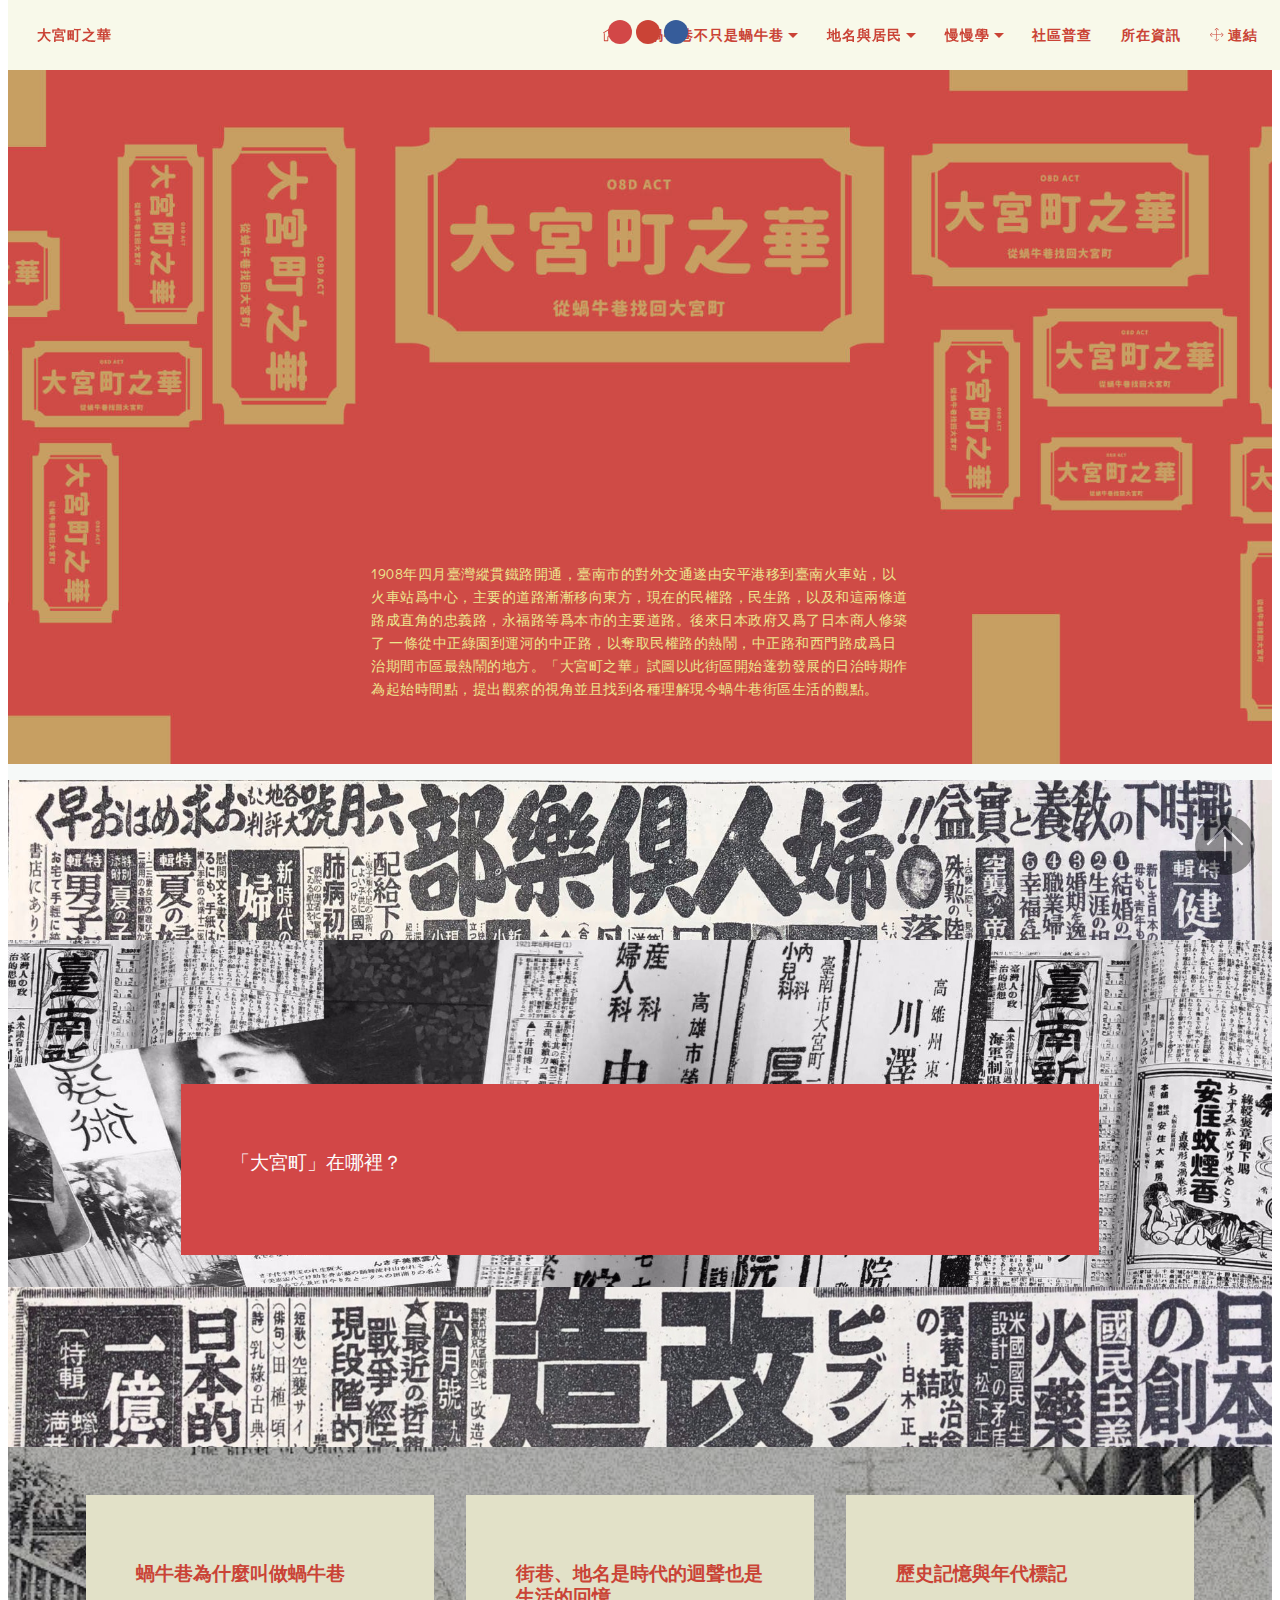
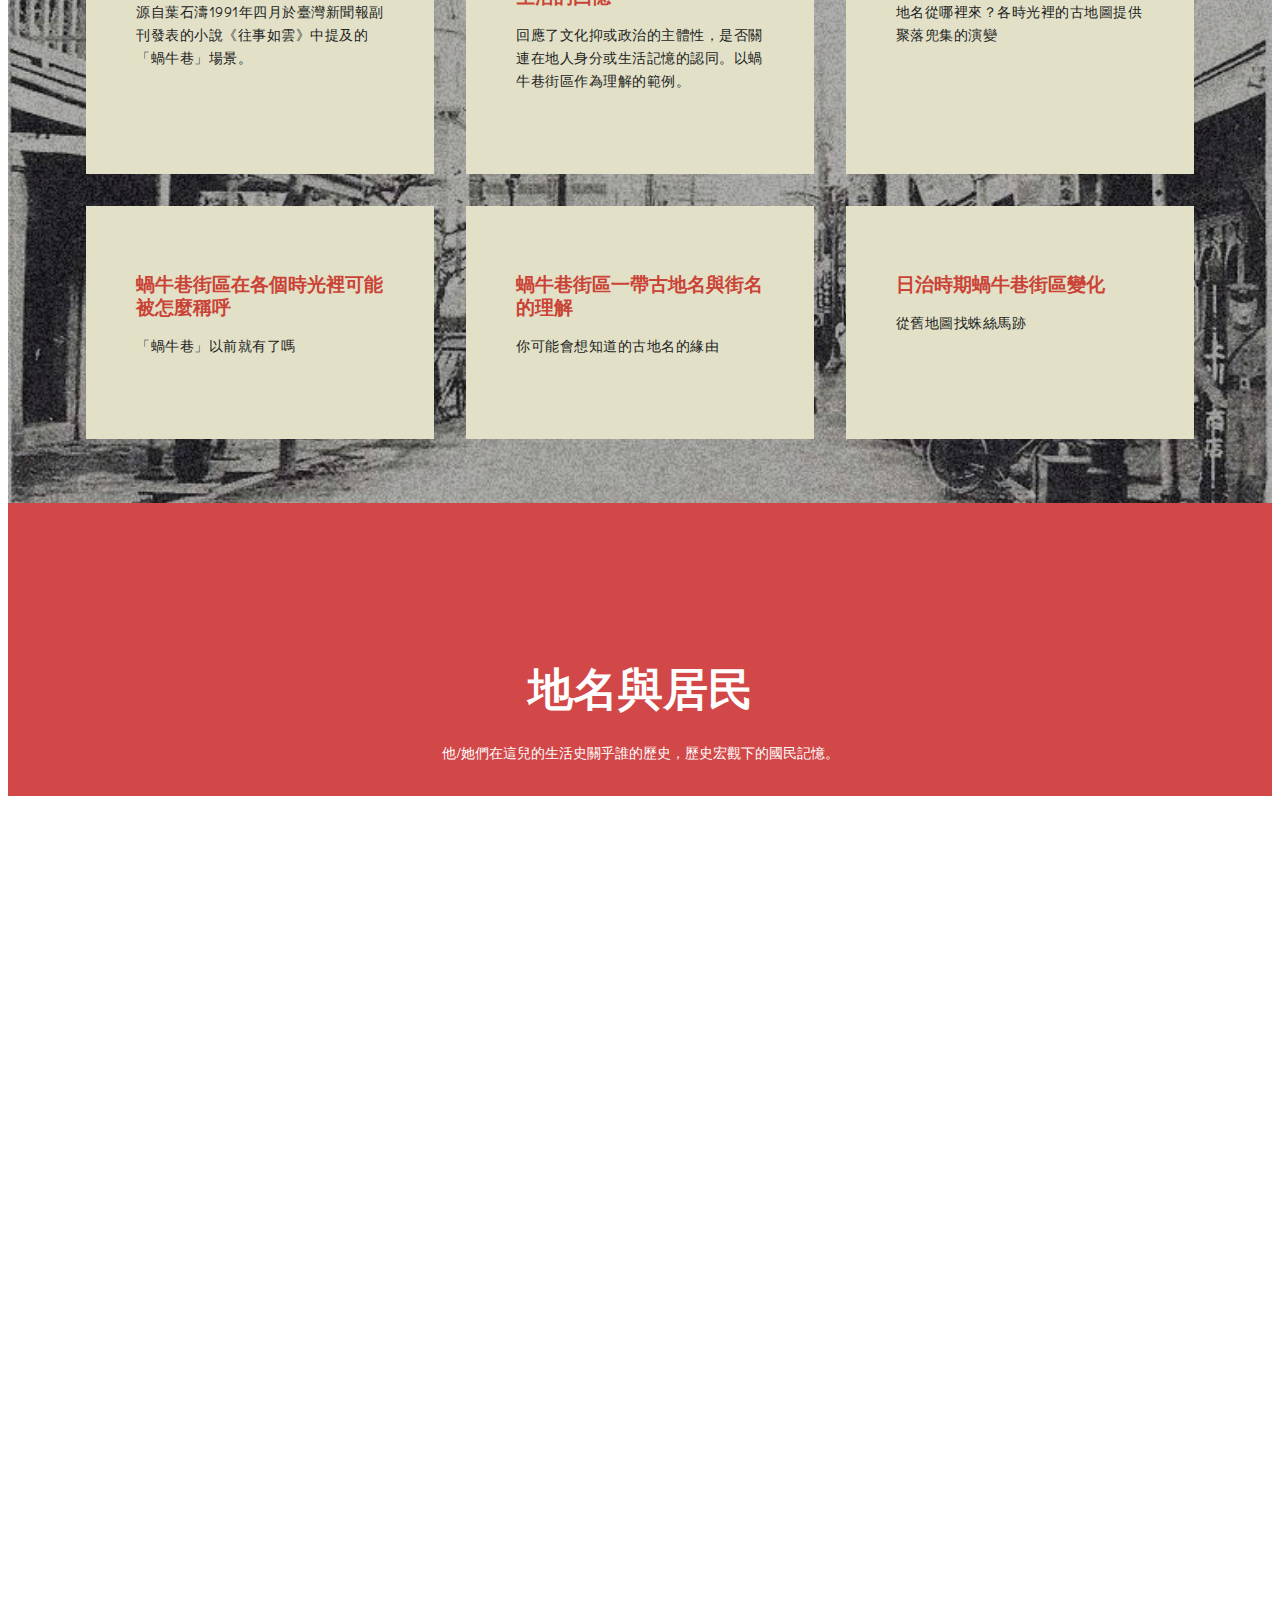
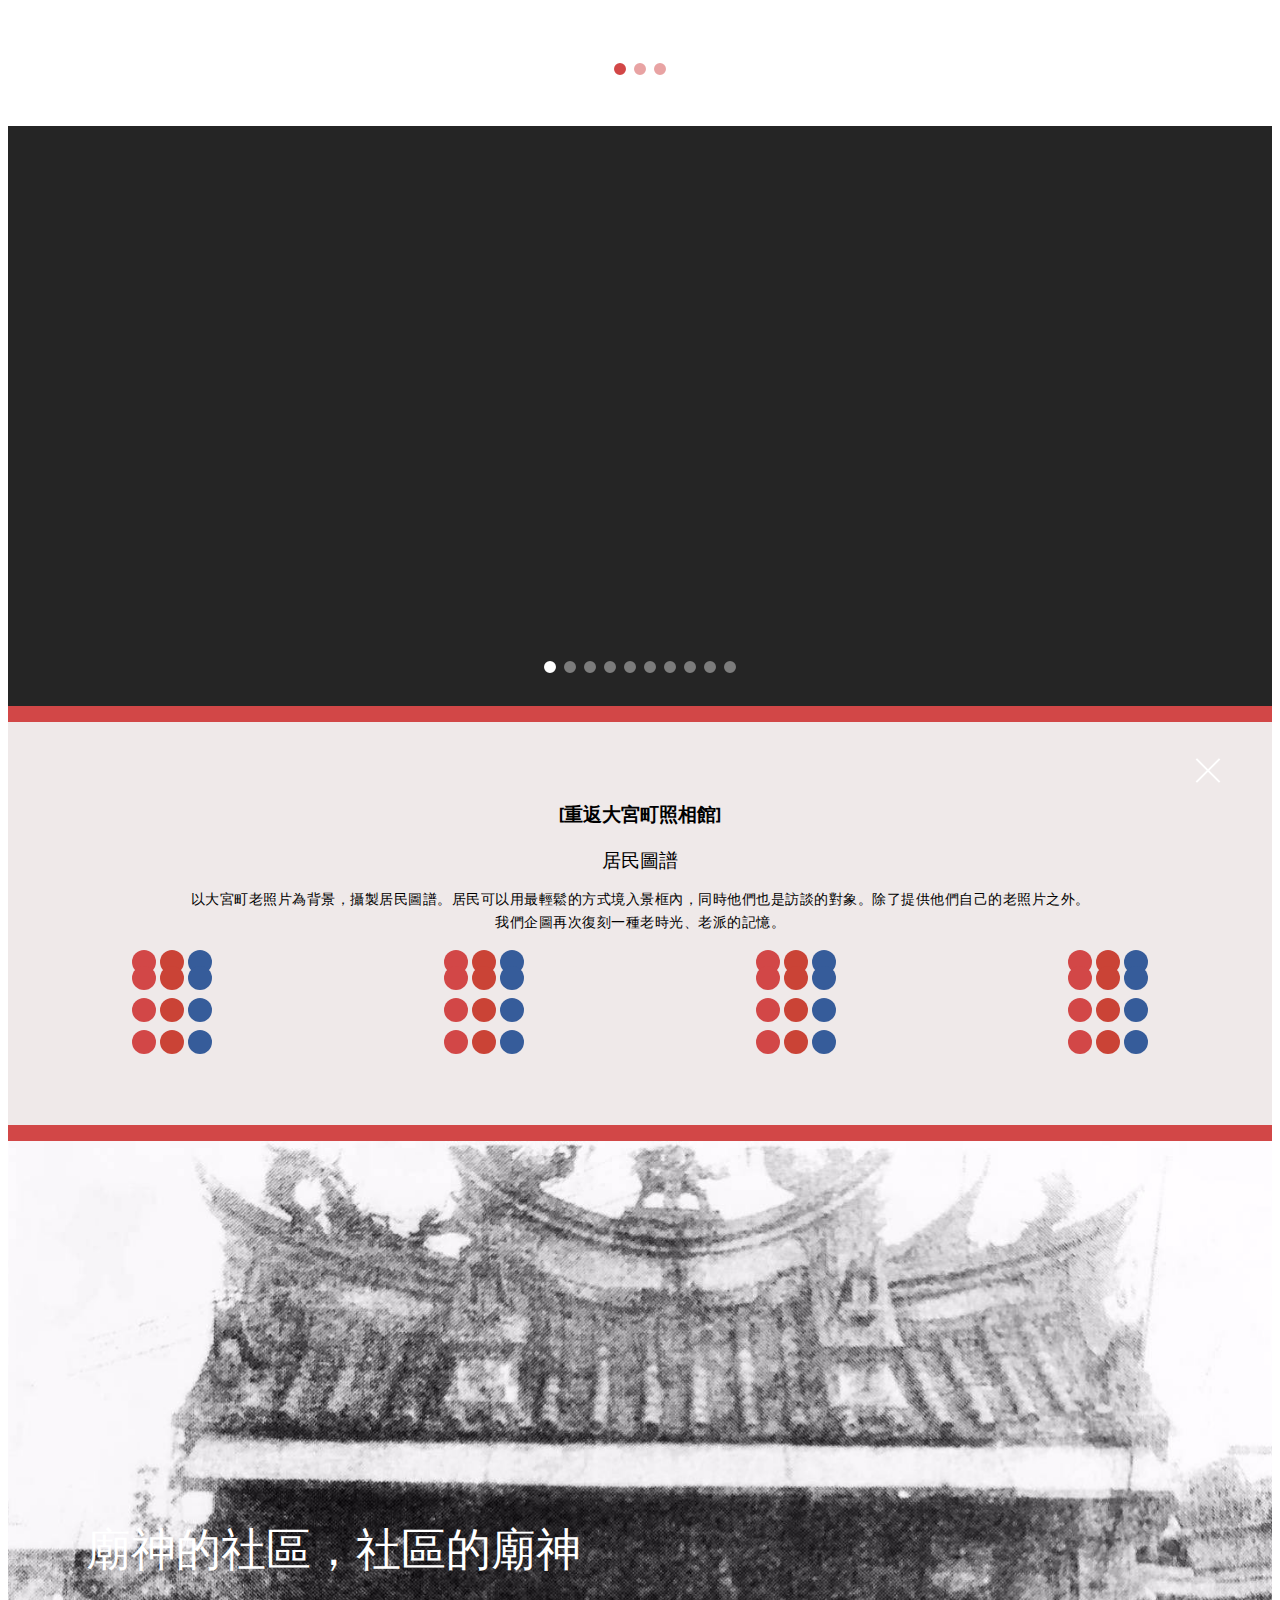
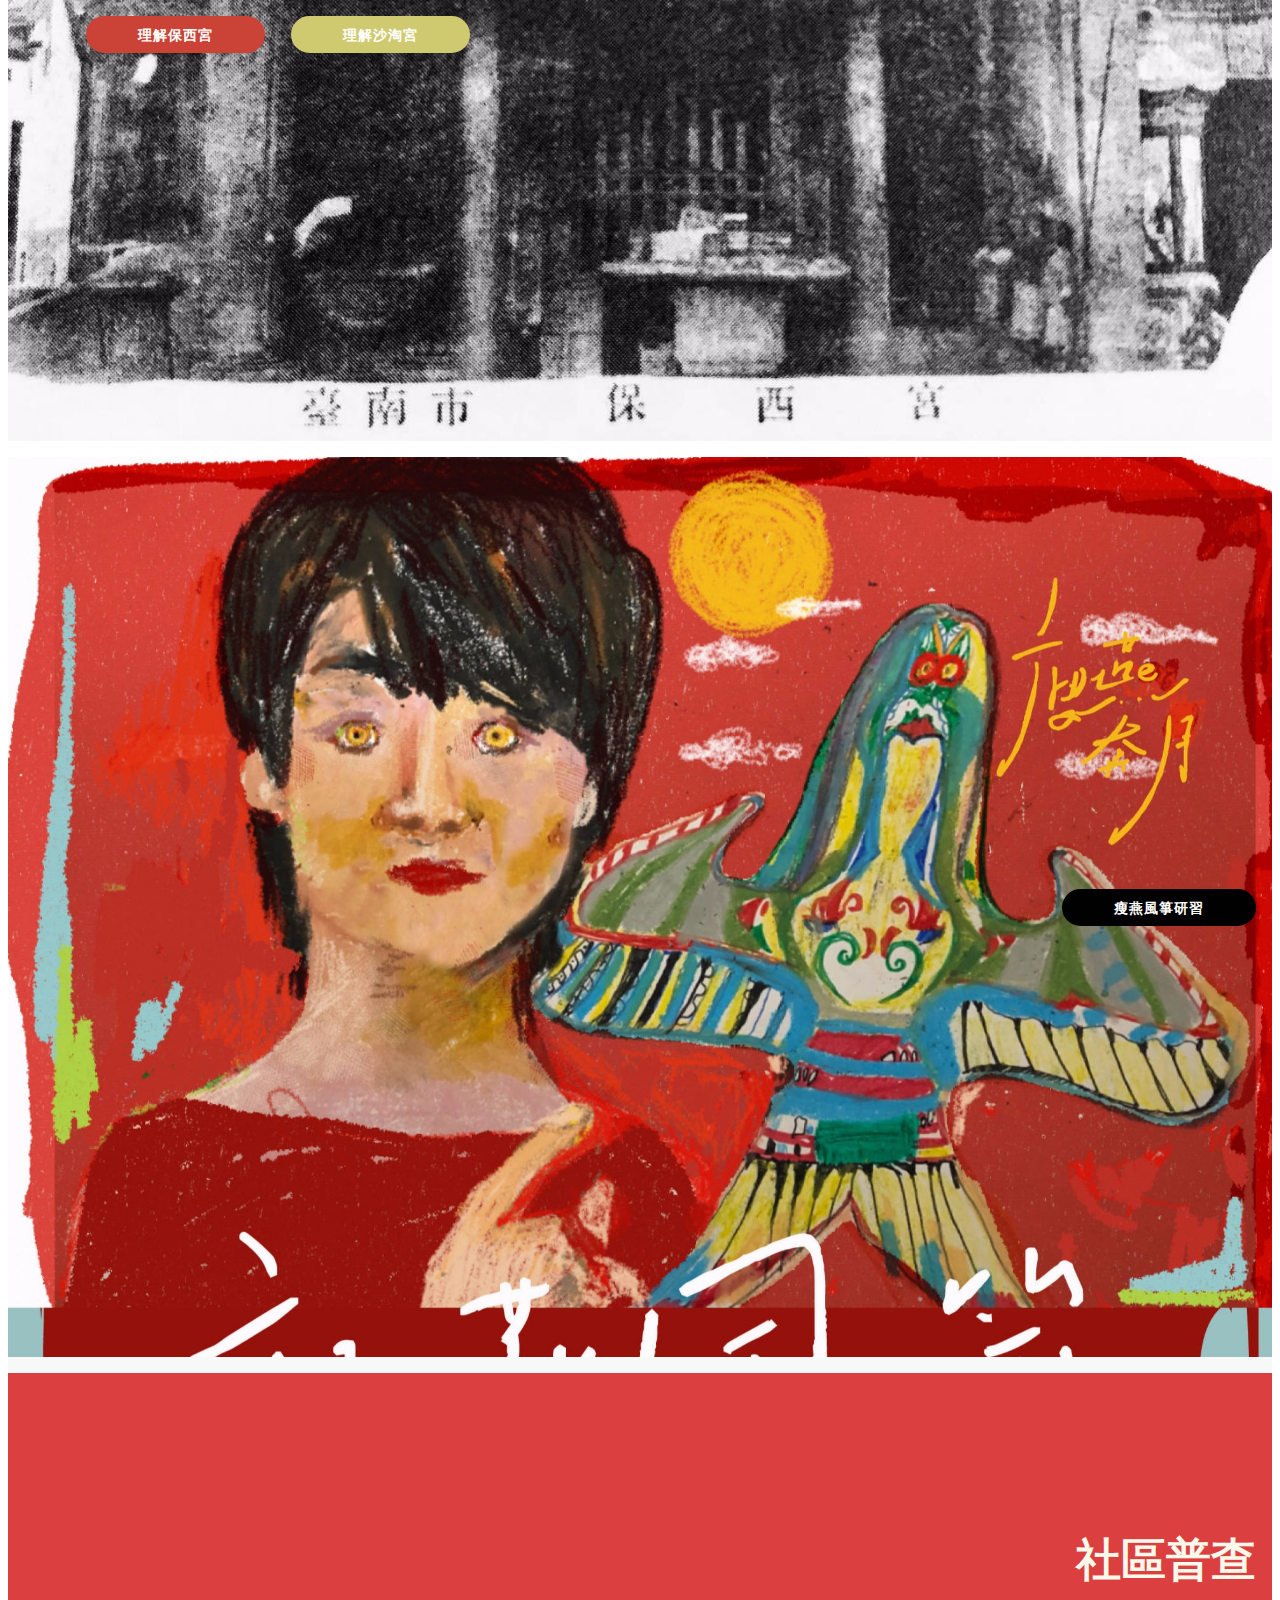
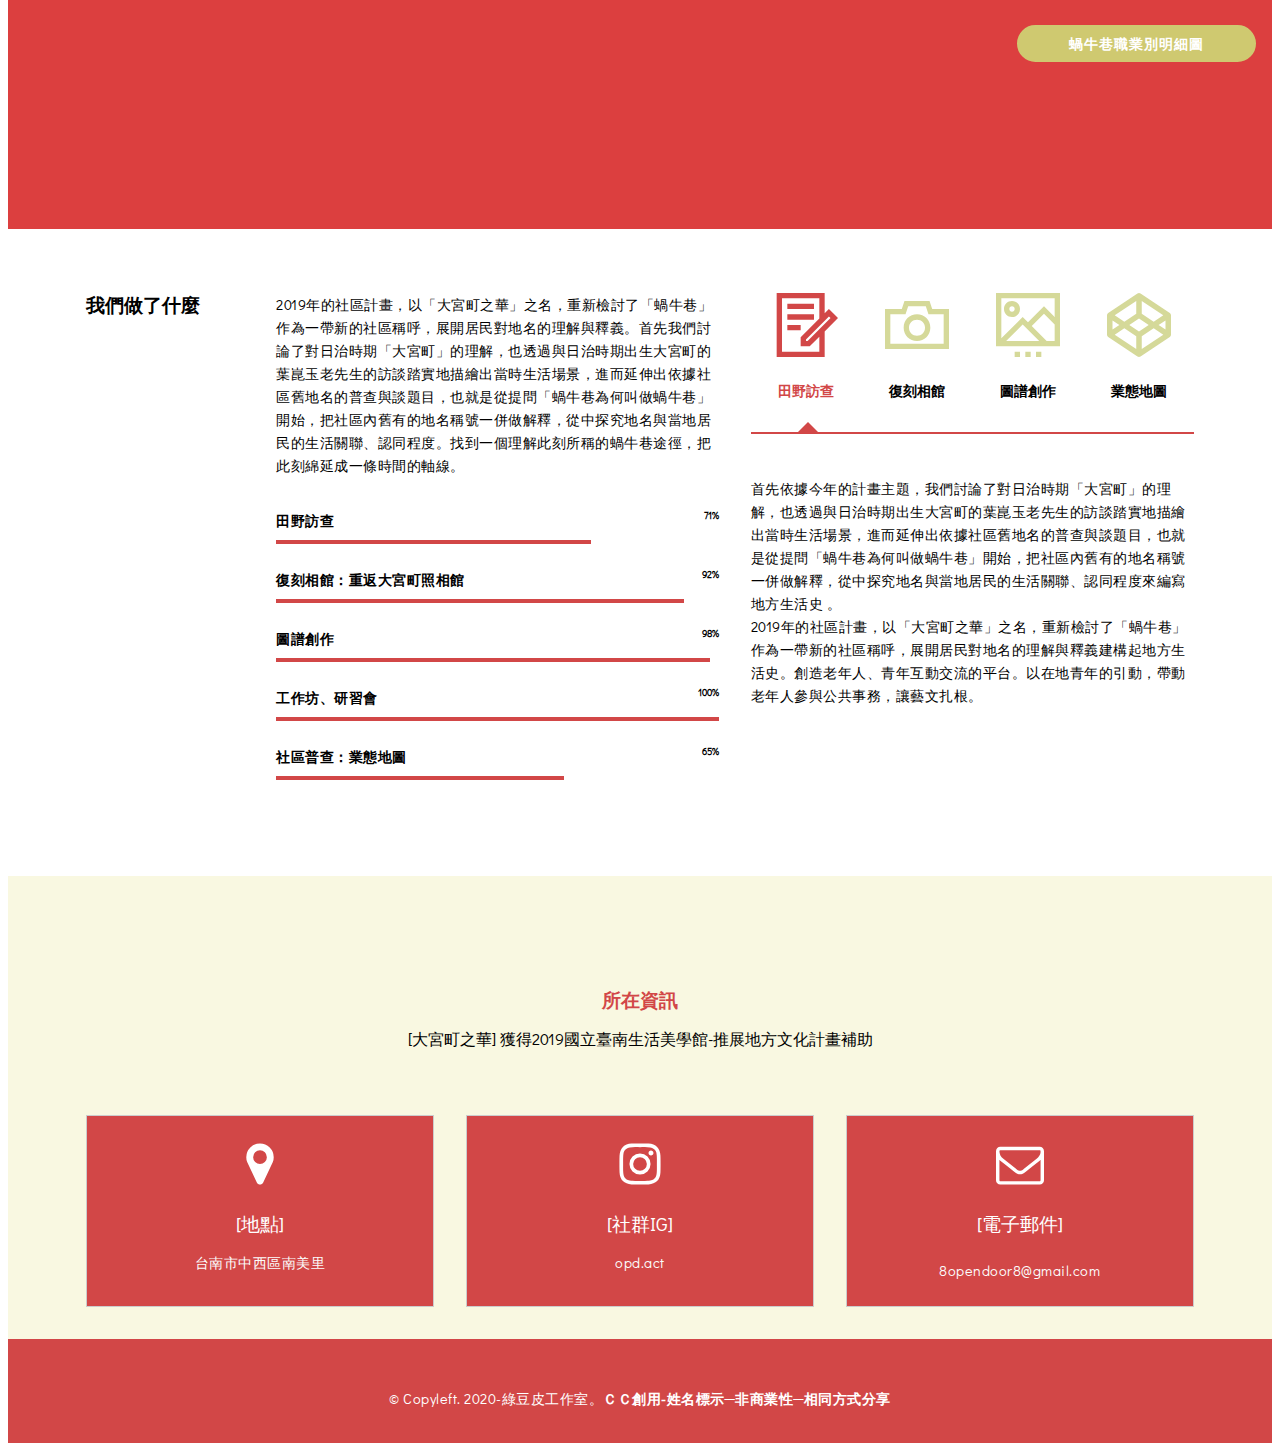
==== commit b2e14ad0: "create github pages" ====
--- a/index.html
+++ b/index.html
@@ -1,10 +1,10 @@
 <!DOCTYPE html>
 <html amp >
 <head>
-  <!-- Site made with Mobirise Website Builder v4.11.6, https://mobirise.com -->
+  
   <meta charset="UTF-8">
   <meta http-equiv="X-UA-Compatible" content="IE=edge">
-  <meta name="generator" content="Mobirise v4.11.6, mobirise.com">
+  
   <meta name="viewport" content="width=device-width, initial-scale=1, minimum-scale=1">
   <link rel="shortcut icon" href="assets/images/noun-parametric-design-1457873.svg" type="image/x-icon">
   <meta name="description" content="">
@@ -20,7 +20,7 @@
  <style amp-custom> 
 .gdpr-block{padding: 10px;font-size: 14px;display: block;width: 100%;text-align: center;}.gdpr-block.covert {display: none;}.textGDPR{position: relative;}.gdpr-block label span.textGDPR input[name='gdpr']{ width: 15px;height: 15px;margin: 0;position: absolute;top: 2px;left: -20px;}.gdpr-block label{color: #a7a7a7;vertical-align: middle;user-select: none;margin-bottom: 0;}div,span,h1,h2,h3,h4,h5,h6,p,blockquote,a,ol,ul,li,figcaption,textarea,input{font: inherit;}*{box-sizing: border-box;outline: none;}*:focus{outline: none;}body{position: relative;font-style: normal;line-height: 1.5;color: #000000;}section{background-color: #ffffff;background-position: 50% 50%;background-repeat: no-repeat;background-size: cover;overflow: hidden;padding: 30px 0;}section,.container,.container-fluid{position: relative;word-wrap: break-word;}h1,h2,h3,h4,h5,h6{margin: 0;padding: 0;}p,li,blockquote{letter-spacing: 0.5px;line-height: 1.7;}ul,ol,blockquote,p{margin-bottom: 0;margin-top: 0;}a{cursor: pointer;}a,a:hover{text-decoration: none;}a.mbr-iconfont:hover{text-decoration: none;}h1,h2,h3,h4,h5,h6,.display-1,.display-2,.display-4,.display-5,.display-7{word-break: break-word;word-wrap: break-word;}b,strong{font-weight: bold;}blockquote{padding: 10px 0 10px 20px;position: relative;border-left: 3px solid;}input:-webkit-autofill,input:-webkit-autofill:hover,input:-webkit-autofill:focus,input:-webkit-autofill:active{transition-delay: 9999s;transition-property: background-color,color;}html,body{height: auto;min-height: 100vh;}.mbr-section-title{margin: 0;padding: 0;font-style: normal;line-height: 1.2;width: 100%;}.mbr-section-subtitle{line-height: 1.3;width: 100%;}.mbr-text{font-style: normal;line-height: 1.6;width: 100%;}.mbr-figure{align-self: center;}.btn{text-align: center;position: relative;margin: .4rem .8rem;font-weight: 700;border-width: 2px;border-style: solid;font-style: normal;white-space: normal;transition: all .2s ease-in-out,box-shadow 2s ease-in-out;display: inline-flex;align-items: center;justify-content: center;word-break: break-word;line-height: 1.5;letter-spacing: 1px;}.btn-form{padding: 1rem 2rem;}.btn-form:hover{cursor: pointer;}form .btn{margin: 0;}.note-popover .btn:after{display: none;}.card-title{margin: 0;}.card-img{border-radius: 0;width: auto;flex-shrink: 0;}.card-img img{width: 100%;}.card{position: relative;background-color: transparent;border: none;border-radius: 0;width: 100%;padding-left: 1rem;padding-right: 1rem;}@media (max-width: 767px){.card:not(.last-child){padding-bottom: 2rem;}} .card .card-wrapper{height: 100%;}@media (max-width: 767px){.card .card-wrapper{flex-direction: column;}} .card img{height: 100%;object-fit: cover;object-position: center;}@media (min-width: 992px){.lg-pb{padding-bottom: 3rem;}}@media (max-width: 991px){.md-pb{padding-bottom: 2rem;}}.card-inner,.items-list{display: flex;flex-direction: column;}.items-list{list-style-type: none;padding: 0;}.items-list .list-item{padding: 1rem 2rem;}.card-head{padding: 1.5rem 2rem;}.card-price-wrap{padding: 1rem 2rem;display: flex;flex-direction: column;}.card-button{padding: 1rem;margin: 0;}.gallery-img-wrap{position: relative;height: 100%;}.gallery-img-wrap:hover{cursor: pointer;}.gallery-img-wrap amp-img{height: 100%;}.gallery-img-wrap .icon-wrap,.gallery-img-wrap .img-caption{position: absolute;z-index: 3;pointer-events: none;}.gallery-img-wrap .icon-wrap,.gallery-img-wrap .caption-on-hover{opacity: 0;transition: opacity .3s;}.gallery-img-wrap .icon-wrap{left: 50%;top: 50%;transform: translate(-50%,-50%);background-color: #fff;padding: .5rem;border-radius: 50%;}.gallery-img-wrap .img-caption{left: 0;right: 0;}.gallery-img-wrap .img-caption.caption-top{top: 0;}.gallery-img-wrap .img-caption.caption-bottom{bottom: 0;}.gallery-img-wrap .img-caption:after{content: "";position: absolute;top: 0;left: 0;right: 0;height: 100%;transition: opacity .3s;z-index: -1;pointer-events: none;}@media (max-width: 767px){.gallery-img-wrap:after,.gallery-img-wrap:hover:after,.gallery-img-wrap .icon-wrap{display: none;}.gallery-img-wrap .caption-on-hover{opacity: 1;}}.is-builder .gallery-img-wrap .icon-wrap{pointer-events: all;}.is-builder .gallery-img-wrap .img-caption > *{pointer-events: all;}.icons-list a{margin-right: 1rem;}.icons-list a:last-child{margin-right: 0;}.counter-container{position: relative;}.counter-container ol li{margin-bottom: 2rem;}.counter-container.stylizedCounters ol{counter-reset: section;}.counter-container.stylizedCounters ol li{z-index: 3;list-style: none;}.counter-container.stylizedCounters ol li:before{z-index: 2;position: absolute;left: 0px;counter-increment: section;content: counters(section,".") " ";text-align: center;margin: 0 10px;line-height: 37px;width: 40px;height: 40px;transition: all .2s;color: #232323;font-size: 25px;border-radius: 50%;font-weight: bold;}.timeline-wrap{position: relative;}.timeline-wrap .iconBackground{position: absolute;left: 50%;width: 20px;height: 20px;line-height: 30px;text-align: center;border-radius: 50%;font-size: 30px;display: inline-block;background-color: #232323;top: 20px;margin-left: -10px;}@media (max-width: 768px){.timeline-wrap .iconBackground{left: 0;}}.separline{position: relative;}@media (max-width: 768px){.separline:not(.last-child){padding-bottom: 2rem;}} .separline:before{position: absolute;content: "";width: 2px;background-color: #232323;left: calc(50% - 1px);height: calc(100% - 20px);top: 40px;}@media (max-width: 768px){.separline:before{left: 0;}}amp-image-lightbox a.control{position: absolute;width: 32px;height: 32px;right: 48px;top: 32px;z-index: 1000;}amp-image-lightbox a.control .close{position: relative;}amp-image-lightbox a.control .close:before,amp-image-lightbox a.control .close:after{position: absolute;left: 15px;content: ' ';height: 33px;width: 2px;background-color: #fff;}amp-image-lightbox a.control .close:before{transform: rotate(45deg);}amp-image-lightbox a.control .close:after{transform: rotate(-45deg);}.hidden{visibility: hidden;}.super-hide{display: none;}.inactive{-webkit-user-select: none;-moz-user-select: none;-ms-user-select: none;user-select: none;pointer-events: none;-webkit-user-drag: none;user-drag: none;}.popover-content ul.show{min-height: 155px;}.mbr-white{color: #ffffff;}.mbr-black{color: #000000;}.align-left{text-align: left;}.align-left .list-item{justify-content: flex-start;}.align-center{text-align: center;}.align-center .list-item{justify-content: center;}.align-right{text-align: right;}.align-right .list-item{justify-content: flex-end;}@media (max-width: 767px){.align-left,.align-center,.align-right{text-align: center;}.align-left .list-item,.align-center .list-item,.align-right .list-item{justify-content: center;}}.mbr-light{font-weight: 300;}.mbr-regular{font-weight: 400;}.mbr-semibold{font-weight: 500;}.mbr-bold{font-weight: 700;}.mbr-section-btn{margin-left: -.8rem;margin-right: -.8rem;font-size: 0;}nav .mbr-section-btn{margin-left: 0rem;margin-right: 0rem;}.btn .mbr-iconfont,.btn.btn-sm .mbr-iconfont{cursor: pointer;margin-right: 0.5rem;}.btn.btn-md .mbr-iconfont,.btn.btn-md .mbr-iconfont{margin-right: 0.8rem;}[type="submit"]{-webkit-appearance: none;}.mbr-fullscreen .mbr-overlay{min-height: 100vh;}.mbr-fullscreen{display: flex;display: -webkit-flex;display: -moz-flex;display: -ms-flex;display: -o-flex;align-items: center;-webkit-align-items: center;min-height: 100vh;padding-top: 3rem;padding-bottom: 3rem;}.mbr-overlay{bottom: 0;left: 0;position: absolute;right: 0;top: 0;z-index: 0;}.mbr-parallax-bg{bottom: 0;left: 0;opacity: .5;position: absolute;right: 0;top: 0;z-index: 0;background-position: 50% 50%;background-repeat: no-repeat;background-size: cover;}section.menu{min-height: 50px;}.menu-container{display: flex;justify-content: space-between;align-items: center;min-height: 50px;}@media (max-width: 991px){.menu-container{max-width: 100%;padding: 0 2rem;}} @media (max-width: 767px){.menu-container{padding: 0 1rem;}}.navbar{z-index: 100;width: 100%;}.navbar-fixed-top{position: fixed;top: 0;}.navbar-brand{display: flex;align-items: center;word-break: break-word;z-index: 1;}.navbar-logo{margin-right: .8rem;}@media (max-width: 767px){.navbar-logo amp-img{max-height: 50px;max-width: 50px;}}.navbar-caption-wrap{display: flex;}.navbar .navbar-collapse{display: flex;flex-basis: auto;align-items: center;justify-content: flex-end;}@media (max-width: 991px){.navbar .navbar-collapse{display: none;position: absolute;top: 0;right: 0;min-height: 100vh;padding: 70px 2rem 1rem;z-index: 1;}}@media (max-width: 991px){.navbar.opened .navbar-collapse.show,.navbar.opened .navbar-collapse.collapsing{display: block;}.is-builder .navbar-collapse{position: fixed;}}.navbar-nav{list-style-type: none;display: flex;flex-wrap: wrap;padding-left: 0;min-width: 10rem;}@media (max-width: 991px){.navbar-nav{flex-direction: column;}} .navbar-nav .mbr-iconfont{margin-right: .2rem;}.nav-item{word-break: break-all;}.nav-link{display: flex;align-items: center;justify-content: center;}.nav-link,.navbar-caption{transition: all 0.2s;letter-spacing: 1px;}.nav-dropdown .dropdown-menu{min-width: 10rem;padding-bottom: 1.25rem;padding-top: 1.25rem;position: absolute;left: 0;}.nav-dropdown .dropdown-menu .dropdown-item{line-height: 2;display: flex;justify-content: flex-start;align-items: center;padding: .25rem 1.5rem;white-space: nowrap;}.nav-dropdown .dropdown-menu .dropdown{position: relative;}.dropdown-menu .dropdown:hover > .dropdown-menu{opacity: 1;pointer-events: all;}.nav-dropdown .dropdown-submenu{top: 0;left: 100%;margin: 0;}.nav-item.dropdown{position: relative;}.nav-item.dropdown .dropdown-menu{opacity: 0;pointer-events: none;}.nav-item.dropdown:hover > .dropdown-menu{opacity: 1;pointer-events: all;}.link.dropdown-toggle:after{content: '';margin-left: .25rem;border-top: 0.35em solid;border-right: 0.35em solid transparent;border-left: 0.35em solid transparent;border-bottom: 0;}.navbar .dropdown.open > .dropdown-menu{display: block;}@media (max-width: 991px){.is-builder .nav-dropdown .dropdown-menu{position: relative;}.nav-dropdown .dropdown-submenu{left: 0;}.dropdown-item{padding: .25rem 1.5rem;margin: 0;justify-content: center;}.dropdown-item:after{right: auto;}.navbar.opened .dropdown-menu{top: 0;}}.navbar-buttons{display: flex;flex-wrap: wrap;align-items: center;justify-content: center;}@media (max-width: 991px){.navbar-buttons{flex-direction: column;}}.menu-social-list{display: flex;align-items: center;justify-content: center;flex-wrap: wrap;}.menu-social-list a{margin: 0 .5rem;}button.navbar-toggler{position: absolute;right: 20px;top: 25px;width: 31px;height: 20px;cursor: pointer;transition: all .2s;align-self: center;}.hamburger span{position: absolute;right: 0;width: 30px;height: 2px;border-right: 5px;}.hamburger span:nth-child(1){top: 0;transition: all .2s;}.hamburger span:nth-child(2){top: 8px;transition: all .15s;}.hamburger span:nth-child(3){top: 8px;transition: all .15s;}.hamburger span:nth-child(4){top: 16px;transition: all .2s;}nav.opened .navbar-toggler:not(.hide) .hamburger span:nth-child(1){top: 8px;width: 0;opacity: 0;right: 50%;transition: all .2s;}nav.opened .navbar-toggler:not(.hide) .hamburger span:nth-child(2){-webkit-transform: rotate(45deg);transform: rotate(45deg);transition: all .25s;}nav.opened .navbar-toggler:not(.hide) .hamburger span:nth-child(3){-webkit-transform: rotate(-45deg);transform: rotate(-45deg);transition: all .25s;}nav.opened .navbar-toggler:not(.hide) .hamburger span:nth-child(4){top: 8px;width: 0;opacity: 0;right: 50%;transition: all .2s;}.ampstart-btn.hamburger{position: absolute;top: 25px;right: 15px;margin-left: auto;width: 30px;height: 20px;background: none;border: none;cursor: pointer;z-index: 1000;}@media (min-width: 992px){.ampstart-btn,amp-sidebar{display: none;}.dropdown-menu .dropdown-toggle:after{content: '';border-bottom: 0.35em solid transparent;border-left: 0.35em solid;border-right: 0;border-top: 0.35em solid transparent;margin-left: 0.3rem;margin-top: -0.3077em;position: absolute;right: 1.1538em;top: 50%;}}.close-sidebar{width: 30px;height: 30px;position: relative;cursor: pointer;background-color: transparent;border: none;}.close-sidebar span{position: absolute;left: 0;width: 30px;height: 2px;border-right: 5px;}.close-sidebar span:nth-child(1){transform: rotate(45deg);}.close-sidebar span:nth-child(2){transform: rotate(-45deg);}.builder-sidebar{position: relative;min-height: 100vh;z-index: 1030;padding: 1rem 2rem;max-width: 20rem;}.builder-sidebar .dropdown:hover > .dropdown-menu{position: relative;text-align: center;}section.sidebar-open:before{content: '';position: fixed;top: 0;bottom: 0;right: 0;left: 0;background-color: rgba(0,0,0,0.2);z-index: 1040;}.map-placeholder{display: none;}.map-placeholder h4{padding-top: 5rem;color: #767676;text-align: center;}.google-map{position: relative;width: 100%;}@media (max-width: 992px){.google-map{padding: 0;margin: 0;}} .google-map [data-state-details]{color: #6b6763;font-family: Montserrat;height: 1.5em;margin-top: -0.75em;padding-left: 1.25rem;padding-right: 1.25rem;position: absolute;text-align: center;top: 50%;width: 100%;}.google-map[data-state]{background: #e9e5dc;}.google-map[data-state="loading"] [data-state-details]{display: none;}.lightbox{background: rgba(0,0,0,0.8);width: 100%;height: 100%;position: absolute;display: flex;-webkit-align-items: center;align-items: center;-webkit-justify-content: center;justify-content: center;}.lightbox .video-block{width: 100%;}div[submit-success]{padding: 1rem;margin-bottom: 1rem;}div[submit-error]{padding: 1rem;margin-bottom: 1rem;}textarea[type="hidden"]{display: none;}amp-img{width: 100%;}amp-img img{max-height: 100%;max-width: 100%;}img.mbr-temp{width: 100%;}.rounded{border-radius: 50%;}.is-builder .nodisplay + img[async],.is-builder .nodisplay + img[decoding="async"],.is-builder amp-img > a + img[async],.is-builder amp-img > a + img[decoding="async"]{display: none;}html:not(.is-builder) amp-img > a{position: absolute;top: 0;bottom: 0;left: 0;right: 0;z-index: 1;}.is-builder .temp-amp-sizer{position: absolute;}.is-builder amp-youtube .temp-amp-sizer,.is-builder amp-vimeo .temp-amp-sizer{position: static;}.is-builder section.horizontal-menu .ampstart-btn{display: none;}.is-builder section.horizontal-menu .dropdown-menu{z-index: auto;opacity: 1;pointer-events: auto;}.is-builder section.horizontal-menu .nav-dropdown .link.dropdown-toggle[aria-expanded="true"]{margin-right: 0;padding: 0.667em 1em;}div.placeholder{z-index: 4;background: rgba(255,255,255,0.5);}div.placeholder svg{position: absolute;top: 50%;left: 50%;transform: translate(-50%,-50%);width: 20%;height: auto;}div.placeholder svg circle.big{animation: big-anim 3s linear infinite;}div.placeholder svg circle.small{animation: small-anim 1.5s linear infinite;}@keyframes big-anim{from{stroke-dashoffset: 900;}to{stroke-dashoffset: 0;}}@keyframes small-anim{from{stroke-dashoffset: 850;}to{stroke-dashoffset: 0;}}.placeholder-loader .amp-active > div{display: none;}.container{padding-right: 1rem;padding-left: 1rem;width: 100%;margin-right: auto;margin-left: auto;}@media (max-width: 767px){.container{max-width: 540px;}} @media (min-width: 768px){.container{max-width: 720px;}} @media (min-width: 992px){.container{max-width: 960px;}} @media (min-width: 1200px){.container{max-width: 1140px;}}.container-fluid{width: 100%;margin-right: auto;margin-left: auto;padding-left: 1rem;padding-right: 1rem;}.media-container-row{display: flex;flex-wrap: wrap;}@media (min-width: 992px){.media-container-row{flex-wrap: nowrap;}}.form-block{z-index: 1;background-color: transparent;padding: 3rem;position: relative;overflow: visible;}.form-block .mbr-overlay{z-index: -1;}@media (max-width: 992px){.form-block{padding: 1rem;}} .form-block form input,.form-block form textarea,.form-block form select{border-radius: 0;background-color: #ffffff;margin: 0;transition: 0.4s;width: 100%;border: 1px solid #e0e0e0;padding: 11px 1rem;}form input[type="checkbox"],form input[type="radio"]{border: none;background: none;width: auto;}textarea{min-height: 200px;}form .fieldset{display: flex;justify-content: center;flex-wrap: wrap;align-items: center;}form .field{padding-top: 0.5rem;padding-bottom: 0.5rem;}.field{flex-basis: 50%;flex-grow: 1;flex-shrink: 1;padding: 0.5rem;}@media (max-width: 768px){.field{flex-basis: 100%;}}textarea{width: 100%;margin-right: 0;}.text-field{flex-basis: 100%;flex-grow: 1rem;flex-shrink: 1;padding: 0.5rem;}.mbr-flex{display: flex;}.flex-wrap{flex-wrap: wrap;}.mbr-jc-s{justify-content: flex-start;}.mbr-jc-c{justify-content: center;}.mbr-jc-e{justify-content: flex-end;}.mbr-row,.mbr-form-row{display: -webkit-box;display: -webkit-flex;display: -ms-flexbox;display: flex;-webkit-flex-wrap: wrap;-ms-flex-wrap: wrap;flex-wrap: wrap;margin-right: -1rem;margin-left: -1rem;}.mbr-form-row{margin-right: -0.5rem;margin-left: -0.5rem;}.mbr-form-row > [class*="mbr-col"]{padding-left: 0.5rem;padding-right: 0.5rem;}.mbr-row-reverse{flex-direction: row-reverse;}.mbr-column{flex-direction: column;}@media (max-width: 767px){.mbr-col-sm-12{-ms-flex: 0 0 100%;flex: 0 0 100%;max-width: 100%;padding-right: 1rem;padding-left: 1rem;}}@media (min-width: 768px){.mbr-col-md-3{-ms-flex: 0 0 25%;flex: 0 0 25%;max-width: 25%;padding-right: 1rem;padding-left: 1rem;}.mbr-col-md-4{-ms-flex: 0 0 33.333333%;flex: 0 0 33.333333%;max-width: 33.333333%;padding-right: 1rem;padding-left: 1rem;}.mbr-col-md-5{-ms-flex: 0 0 41.666667%;flex: 0 0 41.666667%;max-width: 41.666667%;padding-right: 1rem;padding-left: 1rem;}.mbr-col-md-6{-ms-flex: 0 0 50%;flex: 0 0 50%;max-width: 50%;padding-right: 1rem;padding-left: 1rem;}.mbr-col-md-7{-ms-flex: 0 0 58.333333%;flex: 0 0 58.333333%;max-width: 58.333333%;padding-right: 1rem;padding-left: 1rem;}.mbr-col-md-8{-ms-flex: 0 0 66.666667%;flex: 0 0 66.666667%;max-width: 66.666667%;padding-left: 1rem;padding-right: 1rem;}.mbr-col-md-10{-ms-flex: 0 0 83.333333%;flex: 0 0 83.333333%;max-width: 83.333333%;padding-left: 1rem;padding-right: 1rem;}.mbr-col-md-12{-ms-flex: 0 0 100%;flex: 0 0 100%;max-width: 100%;padding-right: 1rem;padding-left: 1rem;}}@media (min-width: 992px){.mbr-col-lg-2{-ms-flex: 0 0 16.666667%;flex: 0 0 16.666667%;max-width: 16.666667%;padding-right: 1rem;padding-left: 1rem;}.mbr-col-lg-3{-ms-flex: 0 0 25%;flex: 0 0 25%;max-width: 25%;padding-right: 1rem;padding-left: 1rem;}.mbr-col-lg-4{-ms-flex: 0 0 33.33%;flex: 0 0 33.33%;max-width: 33.33%;padding-right: 1rem;padding-left: 1rem;}.mbr-col-lg-5{-ms-flex: 0 0 41.666%;flex: 0 0 41.666%;max-width: 41.666%;padding-right: 1rem;padding-left: 1rem;}.mbr-col-lg-6{-ms-flex: 0 0 50%;flex: 0 0 50%;max-width: 50%;padding-right: 1rem;padding-left: 1rem;}.mbr-col-lg-7{-ms-flex: 0 0 58.333333%;flex: 0 0 58.333333%;max-width: 58.333333%;padding-right: 1rem;padding-left: 1rem;}.mbr-col-lg-8{-ms-flex: 0 0 66.666667%;flex: 0 0 66.666667%;max-width: 66.666667%;padding-left: 1rem;padding-right: 1rem;}.mbr-col-lg-9{-ms-flex: 0 0 75%;flex: 0 0 75%;max-width: 75%;padding-left: 1rem;padding-right: 1rem;}.mbr-col-lg-10{-ms-flex: 0 0 83.3333%;flex: 0 0 83.3333%;max-width: 83.3333%;padding-right: 1rem;padding-left: 1rem;}.mbr-col-lg-12{-ms-flex: 0 0 100%;flex: 0 0 100%;max-width: 100%;padding-right: 1rem;padding-left: 1rem;}}@media (min-width: 1200px){.mbr-col-xl-7{-ms-flex: 0 0 58.333333%;flex: 0 0 58.333333%;max-width: 58.333333%;padding-right: 1rem;padding-left: 1rem;}.mbr-col-xl-4{-ms-flex: 0 0 33.333333%;flex: 0 0 33.333333%;max-width: 33.333333%;padding-right: 1rem;padding-left: 1rem;}.mbr-col-xl-8{-ms-flex: 0 0 66.666667%;flex: 0 0 66.666667%;max-width: 66.666667%;padding-left: 1rem;padding-right: 1rem;}.mbr-col-xl-5{-ms-flex: 0 0 41.666667%;flex: 0 0 41.666667%;max-width: 41.666667%;}}.mbr-pt-1{padding-top: .5rem;}.mbr-pt-2{padding-top: 1rem;}.mbr-pt-3{padding-top: 1.5rem;}.mbr-pt-4{padding-top: 2rem;}.mbr-pt-5{padding-top: 3rem;}.mbr-pb-1{padding-bottom: 0.5rem;}.mbr-pb-2{padding-bottom: 1rem;}.mbr-pb-3{padding-bottom: 1.5rem;}.mbr-pb-4{padding-bottom: 2rem;}.mbr-pb-5{padding-bottom: 3rem;}.mbr-px-1{padding-left: .5rem;padding-right: .5rem;}.mbr-px-2{padding-left: 1rem;padding-right: 1rem;}.mbr-px-3{padding-left: 1.5rem;padding-right: 1.5rem;}.mbr-px-4{padding-left: 2rem;padding-right: 2rem;}@media (max-width: 991px){.mbr-px-4{padding-left: 1rem;padding-right: 1rem;}}.mbr-px-5{padding-left: 3rem;padding-right: 3rem;}@media (max-width: 991px){.mbr-px-5{padding-left: 1rem;padding-right: 1rem;}}.mbr-m-sub-1{margin-left: -1rem;margin-right: -1rem;}@media (max-width: 768px){.mbr-m-sub-1{margin-left: 0;margin-right: 0;}}.mbr-py-1{padding-top: .5rem;padding-bottom: .5rem;}.mbr-py-2{padding-top: 1rem;padding-bottom: 1rem;}@media (max-width: 767px){.mbr-py-2{padding-top: 0rem;padding-bottom: 0rem;}}.mbr-py-3{padding-top: 1.5rem;padding-bottom: 1.5rem;}@media (max-width: 991px){.mbr-py-3{padding-top: 1rem;padding-bottom: 1rem;}}.mbr-py-4{padding-top: 2rem;padding-bottom: 2rem;}@media (max-width: 991px){.mbr-py-4{padding-top: 1rem;padding-bottom: 1rem;}}.mbr-py-5{padding-top: 3rem;padding-bottom: 3rem;}@media (max-width: 991px){.mbr-py-5{padding-top: 1rem;padding-bottom: 1rem;}}.mbr-p-1{padding: .5rem;}.mbr-p-2{padding: 1rem;}.mbr-p-3{padding: 1.5rem;}@media (max-width: 991px){.mbr-p-3{padding: 1rem;}}.mbr-p-4{padding: 2rem;}@media (max-width: 991px){.mbr-p-4{padding: 1rem;}}.mbr-p-5{padding: 3rem;}@media (max-width: 991px){.mbr-p-5{padding: 1rem;}}.mbr-ml-auto{margin-left: auto;}.mbr-mr-auto{margin-right: auto;}.mbr-m-auto{margin: auto;}amp-img,img{height: 100%;width: 100%;}amp-sidebar{background: transparent;}.is-builder .menu{overflow: visible;}.is-builder .preview button{opacity: 0.5;position: relative;pointer-events: none;}.is-builder .preview button:before{display: block;position: absolute;content: '';background-color: #efefef;left: 0;right: 0;top: 0;bottom: 0;z-index: 2;}.hidden-slide{display: none;}.visible-slide{display: flex;}.dots-wrapper .dots{margin: 4px 4px;}.dots-wrapper .dots span{cursor: pointer;border-radius: 12px;display: block;height: 12px;width: 12px;transition: 0.4s;border: 6px solid #cccccc;}.dots-wrapper .dots span:hover{opacity: 1;}.dots-wrapper .dots span.current{outline: none;width: 12px;opacity: 1;}.amp-carousel-button{outline: none;border-radius: 50%;border: 10px transparent solid;transform: scale(1.5) translateY(-50%);height: 45px;width: 45px;transition: 0.4s;cursor: pointer;}.amp-carousel-button:hover{opacity: 1;}.amp-carousel-button-next{background-position: 75% 50%;}.amp-carousel-button-prev{background-position: 25% 50%;}button.btn-img{cursor: pointer;}.iconfont-wrapper{display: inline-block;width: 1.5rem;height: 1.5rem;}.amp-iconfont{vertical-align: middle;width: 1.5rem;font-size: 1.5rem;}.text-upper{text-transform: uppercase;}.form-check{margin-bottom: 0;}.form-check-label{padding-left: 0;}.form-check-input{position: relative;margin: 4px;}.form-check-inline{display: -webkit-inline-box;display: -ms-inline-flexbox;display: inline-flex;-webkit-box-align: center;-ms-flex-align: center;align-items: center;padding-left: 0;margin-right: .75rem;}.field:not(:nth-last-child(1)){margin-bottom: 1rem;}.field-input{padding: 11px 1rem;display: block;width: 100%;}.mbr-col{flex-basis: 0;flex-grow: 1;max-width: 100%;}.mbr-col-auto{-webkit-box-flex: 0;flex: 0 0 auto;width: auto;max-width: none;}.mbr-col,.mbr-col-auto{position: relative;width: 100%;min-height: 1px;padding-right: 15px;padding-left: 15px;}@media (min-width: 991px){.mbr-col{min-width: 50%;}}@media (max-width: 991px){.mbr-col{min-width: 100%;}}.mbr-form input,.mbr-form textarea{border-radius: 0;background-color: #ffffff;margin: 0;transition: .4s;width: 100%;border: 1px solid #e0e0e0;padding: 11px 1rem;}#scrollToTopMarker{position: absolute;width: 0;height: 0;top: 300px;}#scrollToTopButton{position: fixed;bottom: 25px;right: 25px;opacity: .4;z-index: 5000;font-size: 32px;height: 60px;width: 60px;border: none;border-radius: 3px;cursor: pointer;}#scrollToTopButton:focus{outline: none;}#scrollToTopButton a:before{content: '';position: absolute;height: 40%;top: 36%;width: 2px;left: calc(50% - 1px);}#scrollToTopButton a:after{content: '';position: absolute;border-top: 2px solid;border-right: 2px solid;width: 40%;height: 40%;left: calc(30% - 1px);bottom: 30%;-webkit-transform: rotate(-45deg);transform: rotate(-45deg);}
 body{font-family: Didact Gothic;}blockquote{border-color: #d24747;}div[submit-success]{background: #365c9a;color: #ffffff;}div[submit-error]{background: #b2ccd2;color: #000000;}.display-1{font-family: 'Poppins',sans-serif;font-size: 2.8rem;line-height: 1.2;}.display-2{font-family: 'Didact Gothic',sans-serif;font-size: 2.5rem;line-height: 1.2;}.display-4{font-family: 'Didact Gothic',sans-serif;font-size: 0.6rem;line-height: 1.4;}.display-5{font-family: 'Didact Gothic',sans-serif;font-size: 1.2rem;line-height: 1.2;}.display-7{font-family: 'Didact Gothic',sans-serif;font-size: 0.9rem;line-height: 1.6;}.form-block input,.form-block textarea{font-family: 'Didact Gothic',sans-serif;font-size: 0.9rem;line-height: 1.6;}@media (max-width: 768px){.display-1{font-size: 2.24rem;font-size: calc( 1.63rem + (2.8 - 1.63) * ((100vw - 20rem) / (48 - 20)));line-height: calc( 1.4 * (1.63rem + (2.8 - 1.63) * ((100vw - 20rem) / (48 - 20))));}.display-2{font-size: 2rem;font-size: calc( 1.525rem + (2.5 - 1.525) * ((100vw - 20rem) / (48 - 20)));line-height: calc( 1.4 * (1.525rem + (2.5 - 1.525) * ((100vw - 20rem) / (48 - 20))));}.display-4{font-size: 0.48rem;font-size: calc( 0.86rem + (0.6 - 0.86) * ((100vw - 20rem) / (48 - 20)));line-height: calc( 1.4 * (0.86rem + (0.6 - 0.86) * ((100vw - 20rem) / (48 - 20))));}.display-5{font-size: 0.96rem;font-size: calc( 1.07rem + (1.2 - 1.07) * ((100vw - 20rem) / (48 - 20)));line-height: calc( 1.4 * (1.07rem + (1.2 - 1.07) * ((100vw - 20rem) / (48 - 20))));}.display-7{font-size: 0.72rem;font-size: calc( 0.965rem + (0.9 - 0.965) * ((100vw - 20rem) / (48 - 20)));line-height: calc( 1.4 * (0.965rem + (0.9 - 0.965) * ((100vw - 20rem) / (48 - 20))));}}.display-1 .mbr-iconfont-btn{font-size: 2.8rem;width: 2.8rem;}.display-2 .mbr-iconfont-btn{font-size: 2.5rem;width: 2.5rem;}.display-4 .mbr-iconfont-btn{font-size: 0.6rem;width: 0.6rem;}.display-5 .mbr-iconfont-btn{font-size: 1.2rem;width: 1.2rem;}.display-7 .mbr-iconfont-btn{font-size: 0.9rem;width: 0.9rem;}.btn{padding: 10px 30px;border-radius: 0px;}.btn-sm{padding: 10px 30px;border-radius: 0px;}.btn-md{padding: 10px 30px;border-radius: 0px;}.btn-lg{padding: 10px 30px;border-radius: 0;}.bg-primary{background-color: #d24747;}.bg-success{background-color: #365c9a;}.bg-info{background-color: #e96188;}.bg-warning{background-color: #cfc970;}.bg-danger{background-color: #b2ccd2;}.btn-secondary,.btn-secondary:active,.btn-secondary.active{background-color: #ca4336;border-color: #ca4336;color: #ffffff;}.btn-secondary:hover,.btn-secondary:focus,.btn-secondary.focus{background-color: #7a2820;border-color: #7a2820;color: #ffffff;}.btn-secondary.disabled,.btn-secondary:disabled{color: #ffffff;background-color: #7a2820;border-color: #7a2820;}.btn-info,.btn-info:active,.btn-info.active{background-color: #e96188;border-color: #e96188;color: #ffffff;}.btn-info:hover,.btn-info:focus,.btn-info.focus{background-color: #c81c4d;border-color: #c81c4d;color: #ffffff;}.btn-info.disabled,.btn-info:disabled{color: #ffffff;background-color: #c81c4d;border-color: #c81c4d;}.btn-success,.btn-success:active,.btn-success.active{background-color: #365c9a;border-color: #365c9a;color: #ffffff;}.btn-success:hover,.btn-success:focus,.btn-success.focus{background-color: #1c2f4e;border-color: #1c2f4e;color: #ffffff;}.btn-success.disabled,.btn-success:disabled{color: #ffffff;background-color: #1c2f4e;border-color: #1c2f4e;}.btn-warning,.btn-warning:active,.btn-warning.active{background-color: #cfc970;border-color: #cfc970;color: #ffffff;}.btn-warning:hover,.btn-warning:focus,.btn-warning.focus{background-color: #a29c37;border-color: #a29c37;color: #ffffff;}.btn-warning.disabled,.btn-warning:disabled{color: #ffffff;background-color: #a29c37;border-color: #a29c37;}.btn-danger,.btn-danger:active,.btn-danger.active{background-color: #b2ccd2;border-color: #b2ccd2;color: #ffffff;}.btn-danger:hover,.btn-danger:focus,.btn-danger.focus{background-color: #72a1ac;border-color: #72a1ac;color: #ffffff;}.btn-danger.disabled,.btn-danger:disabled{color: #ffffff;background-color: #72a1ac;border-color: #72a1ac;}.btn-primary,.btn-primary:active,.btn-primary.active{background-color: #d24747;border-color: #d24747;color: #ffffff;}.btn-primary:hover,.btn-primary:focus,.btn-primary.focus{background-color: #902323;border-color: #902323;color: #ffffff;}.btn-primary.disabled,.btn-primary:disabled{color: #ffffff;background-color: #902323;border-color: #902323;}.btn-black,.btn-black:active,.btn-black.active{background-color: #010101;border-color: #010101;color: #ffffff;}.btn-black:hover,.btn-black:focus,.btn-black.focus{background-color: #000000;border-color: #000000;color: #ffffff;}.btn-black.disabled,.btn-black:disabled{color: #ffffff;background-color: #000000;border-color: #000000;}.btn-white,.btn-white:active,.btn-white.active{background-color: #fcfcfc;border-color: #fcfcfc;color: #7d7d7d;}.btn-white:hover,.btn-white:focus,.btn-white.focus{background-color: #c9c9c9;border-color: #c9c9c9;color: #7d7d7d;}.btn-white.disabled,.btn-white:disabled{color: #7d7d7d;background-color: #c9c9c9;border-color: #c9c9c9;}.btn-primary-outline,.btn-primary-outline:active,.btn-primary-outline.active{background: none;border-color: #d24747;color: #d24747;}.btn-primary-outline:hover,.btn-primary-outline:focus,.btn-primary-outline.focus{color: #ffffff;background-color: #d24747;border-color: #d24747;}.btn-primary-outline.disabled,.btn-primary-outline:disabled{color: #ffffff;background-color: #d24747;border-color: #d24747;}.btn-secondary-outline,.btn-secondary-outline:active,.btn-secondary-outline.active{background: none;border-color: #ca4336;color: #ca4336;}.btn-secondary-outline:hover,.btn-secondary-outline:focus,.btn-secondary-outline.focus{color: #ffffff;background-color: #ca4336;border-color: #ca4336;}.btn-secondary-outline.disabled,.btn-secondary-outline:disabled{color: #ffffff;background-color: #ca4336;border-color: #ca4336;}.btn-info-outline,.btn-info-outline:active,.btn-info-outline.active{background: none;border-color: #e96188;color: #e96188;}.btn-info-outline:hover,.btn-info-outline:focus,.btn-info-outline.focus{color: #ffffff;background-color: #e96188;border-color: #e96188;}.btn-info-outline.disabled,.btn-info-outline:disabled{color: #ffffff;background-color: #e96188;border-color: #e96188;}.btn-success-outline,.btn-success-outline:active,.btn-success-outline.active{background: none;border-color: #365c9a;color: #365c9a;}.btn-success-outline:hover,.btn-success-outline:focus,.btn-success-outline.focus{color: #ffffff;background-color: #365c9a;border-color: #365c9a;}.btn-success-outline.disabled,.btn-success-outline:disabled{color: #ffffff;background-color: #365c9a;border-color: #365c9a;}.btn-warning-outline,.btn-warning-outline:active,.btn-warning-outline.active{background: none;border-color: #cfc970;color: #cfc970;}.btn-warning-outline:hover,.btn-warning-outline:focus,.btn-warning-outline.focus{color: #ffffff;background-color: #cfc970;border-color: #cfc970;}.btn-warning-outline.disabled,.btn-warning-outline:disabled{color: #ffffff;background-color: #cfc970;border-color: #cfc970;}.btn-danger-outline,.btn-danger-outline:active,.btn-danger-outline.active{background: none;border-color: #b2ccd2;color: #b2ccd2;}.btn-danger-outline:hover,.btn-danger-outline:focus,.btn-danger-outline.focus{color: #ffffff;background-color: #b2ccd2;border-color: #b2ccd2;}.btn-danger-outline.disabled,.btn-danger-outline:disabled{color: #ffffff;background-color: #b2ccd2;border-color: #b2ccd2;}.btn-black-outline,.btn-black-outline:active,.btn-black-outline.active{background: none;border-color: #010101;color: #010101;}.btn-black-outline:hover,.btn-black-outline:focus,.btn-black-outline.focus{color: #ffffff;background-color: #010101;border-color: #010101;}.btn-black-outline.disabled,.btn-black-outline:disabled{color: #ffffff;background-color: #010101;border-color: #010101;}.btn-white-outline,.btn-white-outline:active,.btn-white-outline.active{background: none;border-color: #fcfcfc;color: #fcfcfc;}.btn-white-outline:hover,.btn-white-outline:focus,.btn-white-outline.focus{color: #7d7d7d;background-color: #fcfcfc;border-color: #fcfcfc;}.btn-white-outline.disabled,.btn-white-outline:disabled{color: #7d7d7d;background-color: #fcfcfc;border-color: #fcfcfc;}.text-primary{color: #d24747;}.text-secondary{color: #ca4336;}.text-success{color: #365c9a;}.text-info{color: #e96188;}.text-warning{color: #cfc970;}.text-danger{color: #b2ccd2;}.text-white{color: #fcfcfc;}.text-black{color: #010101;}a[class*="text-"],.amp-iconfont,.mbr-iconfont{transition: 0.2s ease-in-out;}.amp-iconfont{color: #d24747;}a.text-primary:hover,a.text-primary:focus{color: #671919;}a.text-secondary:hover,a.text-secondary:focus{color: #521b15;}a.text-success:hover,a.text-success:focus{color: #0e1829;}a.text-info:hover,a.text-info:focus{color: #9b163c;}a.text-warning:hover,a.text-warning:focus{color: #7c772a;}a.text-danger:hover,a.text-danger:focus{color: #578994;}a.text-white:hover,a.text-white:focus{color: #e6e6e6;}a.text-black:hover,a.text-black:focus{color: #cccccc;}.alert-success{background-color: #365c9a;}.alert-info{background-color: #e96188;}.alert-warning{background-color: #cfc970;}.alert-danger{background-color: #b2ccd2;}.mbr-plan-header.bg-primary .mbr-plan-subtitle,.mbr-plan-header.bg-primary .mbr-plan-price-desc{color: #faebeb;}.mbr-plan-header.bg-success .mbr-plan-subtitle,.mbr-plan-header.bg-success .mbr-plan-price-desc{color: #7e9ed2;}.mbr-plan-header.bg-info .mbr-plan-subtitle,.mbr-plan-header.bg-info .mbr-plan-price-desc{color: #ffffff;}.mbr-plan-header.bg-warning .mbr-plan-subtitle,.mbr-plan-header.bg-warning .mbr-plan-price-desc{color: #ffffff;}.mbr-plan-header.bg-danger .mbr-plan-subtitle,.mbr-plan-header.bg-danger .mbr-plan-price-desc{color: #ffffff;}amp-carousel{overflow: hidden;}.mobirise-spinner{position: absolute;top: 50%;left: 40%;margin-left: 10%;-webkit-transform: translate3d(-50%,-50%,0);z-index: 4;}.mobirise-spinner em{width: 24px;height: 24px;background: #3ac;border-radius: 100%;display: inline-block;-webkit-animation: slide 1s infinite;}.mobirise-spinner em:nth-child(1){-webkit-animation-delay: 0.1s;background: #d24747;}.mobirise-spinner em:nth-child(2){-webkit-animation-delay: 0.2s;background: #ca4336;}.mobirise-spinner em:nth-child(3){-webkit-animation-delay: 0.3s;background: #365c9a;}@-moz-keyframes slide{0%{-webkit-transform: scale(1);}50%{opacity: 0.3;-webkit-transform: scale(2);}100%{-webkit-transform: scale(1);}}@-webkit-keyframes slide{0%{-webkit-transform: scale(1);}50%{opacity: 0.3;-webkit-transform: scale(2);}100%{-webkit-transform: scale(1);}}@-o-keyframes slide{0%{-webkit-transform: scale(1);}50%{opacity: 0.3;-webkit-transform: scale(2);}100%{-webkit-transform: scale(1);}}@keyframes slide{0%{-webkit-transform: scale(1);}50%{opacity: 0.3;-webkit-transform: scale(2);}100%{-webkit-transform: scale(1);}}.mobirise-loader .amp-active > div{display: none;}#scrollToTopButton{background-color: #000000;border-radius: 50%;}#scrollToTopButton a:before{background: #ffffff;}#scrollToTopButton a:after{border-top-color: #ffffff;border-right-color: #ffffff;}.btn{border-radius: 40px;}.nav-tabs .nav-link{border-radius: 40px;}.cid-rByYmFeQ8b{background-color: #f8f9ea;overflow: visible;}.cid-rByYmFeQ8b .navbar{background: #f8f9ea;}.cid-rByYmFeQ8b section{padding: 0;}.cid-rByYmFeQ8b section.menu,.cid-rByYmFeQ8b .menu-container{min-height: 50px;}.cid-rByYmFeQ8b .navbar-brand .navbar-logo amp-img,.cid-rByYmFeQ8b .navbar-brand .navbar-logo img{width: 67px;height: 50px;object-fit: contain;}.cid-rByYmFeQ8b .navbar-caption{line-height: inherit;}@media (max-width: 991px){.cid-rByYmFeQ8b .navbar .navbar-collapse{background: #f8f9ea;right: auto;left: 0;}}.cid-rByYmFeQ8b .nav-link{height: 70px;margin: .667em 1em;margin-top: 0;margin-bottom: 0;padding: 0;transition: 0.3s;}.cid-rByYmFeQ8b .nav-link:hover{color: #d24747;}.cid-rByYmFeQ8b .dropdown-item.active,.cid-rByYmFeQ8b .dropdown-item:active{background-color: transparent;}.cid-rByYmFeQ8b .dropdown-menu{margin-top: 0;background: #f8f9ea;border-top: 2px solid #d24747;box-shadow: 0 6px 12px rgba(0,0,0,0.175);transition: all 0.3s;}.cid-rByYmFeQ8b .dropdown-menu .dropdown-item{justify-content: flex-start;}.cid-rByYmFeQ8b .dropdown-menu .dropdown-item:hover{padding-left: 40px;}.cid-rByYmFeQ8b .dropdown-menu a:hover{color: #d24747;}.cid-rByYmFeQ8b .hamburger span{background-color: #232323;}.cid-rByYmFeQ8b .builder-sidebar{background-color: #f8f9ea;}.cid-rByYmFeQ8b .close-sidebar:focus{outline: 2px auto #d24747;}.cid-rByYmFeQ8b .close-sidebar span{background-color: #232323;}.cid-rByYmFeQ8b .iconfont-wrapper{height: 1.3rem;width: 1.3rem;display: inline-block;}.cid-rByYmFeQ8b .iconfont-wrapper .amp-iconfont{vertical-align: middle;font-size: 1.3rem;width: 1.3rem;color: #cfc970;}.cid-rByYmFeQ8b .btn{padding: 5px 30px;}.cid-rBz0l7IhFn{padding-top: 15rem;padding-bottom: 4rem;background-image: url("assets/images/banner-1-2000x872.jpg");align-items: center;display: flex;}.cid-rBz0l7IhFn .btn{padding: 5px 50px;}.cid-rBz0l7IhFn .mbr-section-btn,.cid-rBz0l7IhFn .mbr-text{color: #ece68f;text-align: left;}.cid-rBz0l7IhFn .mbr-section-title,.cid-rBz0l7IhFn .mbr-section-btn{color: #cfc970;}.cid-rBH9npYJW1{padding-top: 1rem;padding-bottom: 0rem;background-attachment: fixed;background-position: center;background-repeat: no-repeat;background-size: cover;background-color: #f6f9f8;}.cid-rBH9npYJW1 .btn{padding: 5px 50px;}.cid-rBH9npYJW1 .mbr-section-btn{text-align: center;}.cid-rE2GzXthan{padding-top: 10rem;padding-bottom: 0rem;background-image: url("assets/images/7514d0bb-4a1d-49d0-85ec-ff709842385a-2000x646.jpeg");align-items: center;display: flex;}.cid-rE2GzXthan .btn{padding: 5px 50px;}.cid-rBzbyXbvQt{padding-top: 6rem;padding-bottom: 0rem;background-image: url("assets/images/7514d0bb-4a1d-49d0-85ec-ff709842385afff-2000x646.jpeg");}.cid-rBzbyXbvQt .mbr-overlay{background-color: #efefef;opacity: 0.5;}.cid-rBzbyXbvQt .card-box{width: 100%;background-color: #d24747;transition: 0.5s;}.cid-rBzbyXbvQt .card-box:hover{transform: translateY(-15px);box-shadow: 0 25px 45px rgba(0,0,0,0.2);}.cid-rBzbyXbvQt .card-box:hover .iconfont-wrapper{transform: rotateZ(360deg);}@media (max-width: 991px){.cid-rBzbyXbvQt .card-box{display: block;}}.cid-rBzbyXbvQt .card-box-wrapper{margin-bottom: 2rem;}.cid-rBzbyXbvQt .custom-link{text-transform: uppercase;position: relative;}.cid-rBzbyXbvQt .custom-link::after,.cid-rBzbyXbvQt .custom-link::before{position: absolute;display: block;content: "";transition: 0.5s;}.cid-rBzbyXbvQt .custom-link::after{width: 20px;height: 2px;right: -40%;top: 50%;background-color: #000000;right: -50%;}.cid-rBzbyXbvQt .custom-link::before{width: 6px;height: 6px;top: 42%;right: -40%;border: 1px solid #000000;border-bottom: none;border-left: none;transform: rotate(45deg);right: -50%;}.cid-rBzbyXbvQt .custom-link:hover::after,.cid-rBzbyXbvQt .custom-link:hover::before{transform: translateX(10px);}.cid-rBzbyXbvQt .custom-link:hover::before{transform: translateX(10px) rotate(45deg);}.cid-rBzbyXbvQt .cont-box{padding: 50px;display: flex;flex-direction: column;justify-content: center;}@media (max-width: 767px){.cid-rBzbyXbvQt .cont-box{padding: 20px;}}.cid-rBzbyXbvQt .img-box{width: 130%;width: 35%;}@media (max-width: 991px){.cid-rBzbyXbvQt .img-box{width: auto;}}.cid-rBzbyXbvQt amp-img,.cid-rBzbyXbvQt img{object-fit: cover;}.cid-rBzbyXbvQt .mbr-ai-c{align-items: center;}.cid-rBzbyXbvQt .custom-pr{padding-right: 45px;}.cid-rBzbyXbvQt .custom-card-title{color: #cfc970;}.cid-rBzbyXbvQt .custom-card-text{color: #ffffff;}.cid-rE2rrkmZVa{padding-top: 10rem;padding-bottom: 0rem;background-image: url("assets/images/fd93ed00-3498-4fe1-b715-5458b4651447-1-2000x740.jpeg");align-items: center;display: flex;}.cid-rE2rrkmZVa .btn{padding: 5px 50px;}.cid-rBz31ivDkT{padding-top: 0rem;padding-bottom: 2rem;background-image: url("assets/images/836229d5-35bc-4a96-bdd6-27478374379f-770x478.jpg");}.cid-rBz31ivDkT .mbr-overlay{background-color: #000000;opacity: 0.3;}.cid-rBz31ivDkT .card-box{width: 100%;background-color: #e2e1c8;transition: 0.5s;}.cid-rBz31ivDkT .card-box:hover{transform: translateY(-15px);box-shadow: 0 25px 45px rgba(0,0,0,0.2);}.cid-rBz31ivDkT .card-box:hover .iconfont-wrapper{transform: rotateZ(360deg);}@media (max-width: 991px){.cid-rBz31ivDkT .card-box{display: block;}}.cid-rBz31ivDkT .card-box-wrapper{margin-bottom: 2rem;}.cid-rBz31ivDkT .custom-link{text-transform: uppercase;position: relative;}.cid-rBz31ivDkT .custom-link::after,.cid-rBz31ivDkT .custom-link::before{position: absolute;display: block;content: "";transition: 0.5s;}.cid-rBz31ivDkT .custom-link::after{width: 20px;height: 2px;right: -40%;top: 50%;background-color: #d24747;}.cid-rBz31ivDkT .custom-link::before{width: 6px;height: 6px;top: 42%;right: -40%;border: 1px solid #d24747;border-bottom: none;border-left: none;transform: rotate(45deg);}.cid-rBz31ivDkT .custom-link:hover::after,.cid-rBz31ivDkT .custom-link:hover::before{transform: translateX(10px);}.cid-rBz31ivDkT .custom-link:hover::before{transform: translateX(10px) rotate(45deg);}.cid-rBz31ivDkT .cont-box{padding: 50px;display: flex;flex-direction: column;justify-content: center;}@media (max-width: 767px){.cid-rBz31ivDkT .cont-box{padding: 20px;}}.cid-rBz31ivDkT .img-box{width: 130%;}@media (max-width: 991px){.cid-rBz31ivDkT .img-box{width: auto;}}.cid-rBz31ivDkT amp-img,.cid-rBz31ivDkT img{object-fit: cover;}.cid-rBz31ivDkT .mbr-ai-c{align-items: center;}.cid-rBz31ivDkT .custom-pr{padding-right: 45px;}.cid-rBz31ivDkT .custom-card-title{color: #d24747;}.cid-rBz31ivDkT .custom-card-text{color: #212121;}.cid-rCedBB2Mqv{padding-top: 10rem;padding-bottom: 2rem;background-color: #d24747;align-items: center;display: flex;}.cid-rCedBB2Mqv .btn{padding: 5px 50px;}.cid-rCedBB2Mqv .mbr-section-title,.cid-rCedBB2Mqv .mbr-section-btn{color: #ffffff;}.cid-rCedBB2Mqv .mbr-section-subtitle,.cid-rCedBB2Mqv .mbr-section-btn{color: #ffffff;}.cid-rEeDvnjrq2{padding-top: 0;padding-bottom: 0;}.cid-rEeDvnjrq2 .mbr-overlay{background-color: #767676;opacity: 0.3;z-index: 1;pointer-events: none;}.cid-rEeDvnjrq2 .carousel{position: relative;}.cid-rEeDvnjrq2 .carousel .container{position: absolute;top: 50%;transform: translateY(-50%);left: 0;right: 0;z-index: 1;}.cid-rEeDvnjrq2 .carousel,.cid-rEeDvnjrq2 .image,.cid-rEeDvnjrq2 img,.cid-rEeDvnjrq2 amp-img{width: 100%;height: 950px;object-fit: cover;}@media (max-width: 768px){.cid-rEeDvnjrq2 .carousel,.cid-rEeDvnjrq2 .image,.cid-rEeDvnjrq2 img,.cid-rEeDvnjrq2 amp-img{height: 100%;}}.cid-rEeDvnjrq2 .slider-box{position: relative;width: 100%;overflow: hidden;height: 930px;}.cid-rEeDvnjrq2 .amp-carousel-button{opacity: 0.5;background-color: #ffffff;}.cid-rEeDvnjrq2 .amp-carousel-button:hover{opacity: 1;}.cid-rEeDvnjrq2 .dots-wrapper{position: absolute;bottom: 5%;left: 50%;transform: translateX(-50%);z-index: 11;}.cid-rEeDvnjrq2 .dots-wrapper .dots span{opacity: 0.5;height: 12px;width: 12px;border: 6px solid #d24747;}.cid-rEeDvnjrq2 .dots-wrapper span.current,.cid-rEeDvnjrq2 .dots-wrapper span:hover{width: 12px;opacity: 1;}.cid-rEeDvnjrq2 .btn{padding: 5px 50px;}.cid-rEeDvnjrq2 .amp-carousel-button-next{background-image: url("data:image/svg+xml;charset=utf-8,%3Csvg xmlns='http://www.w3.org/2000/svg' width='24' height='24' fill='%23000000' viewBox='0 0 24 24'%3E%3Cpath d='M4.6 22.6L15.2 12 4.6 1.4 6 0l12 12L6 24z'/%3E%3C/svg%3E");right: 2rem;}.cid-rEeDvnjrq2 .amp-carousel-button-prev{background-image: url("data:image/svg+xml;charset=utf-8,%3Csvg xmlns='http://www.w3.org/2000/svg' width='24' height='24' fill='%23000000' viewBox='0 0 24 24'%3E%3Cpath d='M19.4 1.4L8.8 12l10.6 10.6L18 24 6 12 18 0z'/%3E%3C/svg%3E");left: 2rem;}.cid-rEeDvnjrq2 .mbr-text,.cid-rEeDvnjrq2 .mbr-section-btn{text-align: left;}.cid-rCeclSQj0q{padding-top: 0;padding-bottom: 0;}.cid-rCeclSQj0q .mbr-overlay{background-color: #212121;opacity: 0.3;z-index: 1;pointer-events: none;}.cid-rCeclSQj0q .carousel{position: relative;}.cid-rCeclSQj0q .carousel .container{position: absolute;top: 50%;transform: translateY(-50%);left: 0;right: 0;z-index: 1;}.cid-rCeclSQj0q .carousel,.cid-rCeclSQj0q .image,.cid-rCeclSQj0q img,.cid-rCeclSQj0q amp-img{width: 100%;height: 600px;object-fit: cover;}@media (max-width: 768px){.cid-rCeclSQj0q .carousel,.cid-rCeclSQj0q .image,.cid-rCeclSQj0q img,.cid-rCeclSQj0q amp-img{height: 100%;}}.cid-rCeclSQj0q .slider-box{position: relative;width: 100%;overflow: hidden;height: 580px;}.cid-rCeclSQj0q .amp-carousel-button{opacity: 0.4;background-color: #ffffff;}.cid-rCeclSQj0q .amp-carousel-button:hover{opacity: 1;}.cid-rCeclSQj0q .dots-wrapper{position: absolute;bottom: 5%;left: 50%;transform: translateX(-50%);z-index: 11;}.cid-rCeclSQj0q .dots-wrapper .dots span{opacity: 0.4;height: 12px;width: 12px;border: 6px solid #ffffff;}.cid-rCeclSQj0q .dots-wrapper span.current,.cid-rCeclSQj0q .dots-wrapper span:hover{width: 12px;opacity: 1;}.cid-rCeclSQj0q .btn{padding: 5px 50px;}.cid-rCeclSQj0q .amp-carousel-button-next{background-image: url("data:image/svg+xml;charset=utf-8,%3Csvg xmlns='http://www.w3.org/2000/svg' width='24' height='24' fill='%23000000' viewBox='0 0 24 24'%3E%3Cpath d='M4.6 22.6L15.2 12 4.6 1.4 6 0l12 12L6 24z'/%3E%3C/svg%3E");right: 2rem;}.cid-rCeclSQj0q .amp-carousel-button-prev{background-image: url("data:image/svg+xml;charset=utf-8,%3Csvg xmlns='http://www.w3.org/2000/svg' width='24' height='24' fill='%23000000' viewBox='0 0 24 24'%3E%3Cpath d='M19.4 1.4L8.8 12l10.6 10.6L18 24 6 12 18 0z'/%3E%3C/svg%3E");left: 2rem;}.cid-rBHztu6pzj{padding-top: 1rem;padding-bottom: 0rem;background-attachment: fixed;background-position: center;background-repeat: no-repeat;background-size: cover;background-color: #d24747;}.cid-rBHztu6pzj .btn{padding: 5px 50px;}.cid-rBHztu6pzj .mbr-section-btn{text-align: center;}.cid-rDzdzWAJ4c{padding-top: 5rem;padding-bottom: 5rem;background-color: #efe9e9;}.cid-rDzdzWAJ4c amp-img,.cid-rDzdzWAJ4c img{height: auto;width: 100%;}.cid-rDzdzWAJ4c .gallery-row{padding-left: 0;padding-right: 0;}@media (max-width: 992px){.cid-rDzdzWAJ4c .gallery-row{justify-content: center;}}.cid-rDzdzWAJ4c .gallery-row,.cid-rDzdzWAJ4c .gallery-item{padding-left: 0.5rem;padding-right: 0.5rem;}@media (max-width: 768px){.cid-rDzdzWAJ4c .gallery-row,.cid-rDzdzWAJ4c .gallery-item{padding-left: 0rem;padding-right: 0rem;}}.cid-rDzdzWAJ4c .gallery-item:nth-last-child(1),.cid-rDzdzWAJ4c .gallery-row:nth-last-child(1){padding-bottom: 0;}.cid-rDzdzWAJ4c .gallery-img-wrap{position: relative;}.cid-rDzdzWAJ4c .gallery-img-wrap:hover .overlay-caption{right: 0;opacity: 1;}.cid-rDzdzWAJ4c .gallery-img-wrap::after{background: none;}.cid-rDzdzWAJ4c .overlay-caption{align-items: center;flex-direction: column;padding: 20px 10px 30px 30px;opacity: 0;position: absolute;bottom: 0;right: -100%;left: auto;max-height: 100%;width: 80%;background-color: #f4f2dd;border-left: 2px solid #000000;transition: 1s;}.cid-rDzdzWAJ4c .mbr-row{padding-left: 0rem;padding-right: 0rem;}@media (max-width: 767px){.cid-rDzdzWAJ4c .mbr-row{padding-left: 1rem;padding-right: 1rem;}}.cid-rDzdzWAJ4c h4{width: 100%;padding-right: 8px;padding-left: 8px;}@media (max-width: 991px){.cid-rDzdzWAJ4c .overlay-caption{opacity: 1;right: 0;}.cid-rDzdzWAJ4c .gallery-img-wrap:hover .overlay-caption{right: -100%;opacity: 0;}}.cid-rDzdzWAJ4c .caption-text{text-align: left;}.cid-rDyb1yhn0n{padding-top: 1rem;padding-bottom: 0rem;background-attachment: fixed;background-position: center;background-repeat: no-repeat;background-size: cover;background-color: #d24747;}.cid-rDyb1yhn0n .btn{padding: 5px 50px;}.cid-rDyb1yhn0n .mbr-section-btn{text-align: center;}.cid-rBAXKJmyKL{background-image: url("assets/images/-1536x1028.jpeg");align-items: center;display: flex;}.cid-rBAXKJmyKL .btn{padding: 5px 50px;}.cid-rBAXKJmyKL .mbr-section-title,.cid-rBAXKJmyKL .mbr-section-btn{color: #ffffff;}.cid-rBAXKJmyKL .mbr-section-subtitle,.cid-rBAXKJmyKL .mbr-section-btn{color: #ffffff;}.cid-rBB4XdLkCG{padding-top: 1rem;padding-bottom: 0rem;background-attachment: fixed;background-position: center;background-repeat: no-repeat;background-size: cover;background-color: #ffffff;}.cid-rBB4XdLkCG .btn{padding: 5px 50px;}.cid-rBB4XdLkCG .mbr-section-btn{text-align: center;}.cid-rBHzRkojWy{background-image: url("assets/images/-1-2000x2347.jpeg");align-items: center;display: flex;}.cid-rBHzRkojWy .btn{padding: 5px 50px;}.cid-rBHzRkojWy .mbr-section-subtitle,.cid-rBHzRkojWy .mbr-section-btn{color: #ffffff;}.cid-rBHAiaKivD{padding-top: 1rem;padding-bottom: 0rem;background-attachment: fixed;background-position: center;background-repeat: no-repeat;background-size: cover;background-color: #f6f9f8;}.cid-rBHAiaKivD .btn{padding: 5px 50px;}.cid-rBHAiaKivD .mbr-section-btn{text-align: center;}.cid-rBB0g6gplc{padding-top: 10rem;padding-bottom: 10rem;background-color: #dc3f3f;align-items: center;display: flex;}.cid-rBB0g6gplc .btn{padding: 5px 50px;}.cid-rBB0g6gplc .mbr-section-subtitle,.cid-rBB0g6gplc .mbr-section-btn{color: #f8f9ea;}.cid-rE7P6HtYEv{padding-top: 4rem;padding-bottom: 4rem;background-color: #ffffff;}@media (max-width: 768px){.cid-rE7P6HtYEv .title-wrap{padding-bottom: 2rem;}}.cid-rE7P6HtYEv .mbr-jc-b{justify-content: space-between;}.cid-rE7P6HtYEv .mbr-jc-sa{justify-content: space-around;}.cid-rE7P6HtYEv .progress{height: 100%;border-radius: 0;}.cid-rE7P6HtYEv .progress-wrap{height: 4px;width: 100%;}.cid-rE7P6HtYEv .progress1{width: 71%;background-color: #d24747;}.cid-rE7P6HtYEv .progress2{width: 92%;background-color: #d24747;}.cid-rE7P6HtYEv .progress3{width: 98%;background-color: #d24747;}.cid-rE7P6HtYEv .progress4{width: 100%;background-color: #d24747;}.cid-rE7P6HtYEv .progress5{width: 65%;background-color: #d24747;}.cid-rE7P6HtYEv .progress-value1:before{content: "71";}.cid-rE7P6HtYEv .progress-value2:before{content: "92";}.cid-rE7P6HtYEv .progress-value3:before{content: "98";}.cid-rE7P6HtYEv .progress-value4:before{content: "100";}.cid-rE7P6HtYEv .progress-value5:before{content: "65";}.cid-rE7P6HtYEv .ampTabContainer{display: flex;flex-wrap: wrap;}.cid-rE7P6HtYEv .tabButton{max-width: 80px;position: relative;list-style: none;flex-grow: 1;text-align: center;cursor: pointer;}.cid-rE7P6HtYEv .tabButton::after{position: absolute;content: "";display: block;border-color: transparent transparent #d24747 transparent;border-style: solid;border-width: 0px 10px 10px 10px;height: 0px;width: 0px;bottom: -30px;left: 40%;opacity: 0;}@media (max-width: 767px){.cid-rE7P6HtYEv .tabButton::after{display: none;}}.cid-rE7P6HtYEv .tabButton[selected]{outline: none;}.cid-rE7P6HtYEv .tabButton[selected]::after{opacity: 1;}.cid-rE7P6HtYEv .tabButton[selected] .amp-iconfont,.cid-rE7P6HtYEv .tabButton[selected] h3{color: #d24747;}.cid-rE7P6HtYEv .tabContent{display: none;width: 100%;margin-top: 30px;padding-top: 20px;order: 1;border-top: 2px solid #d24747;}.cid-rE7P6HtYEv .tabButton[selected] + .tabContent{display: block;}.cid-rE7P6HtYEv .text-upper{text-transform: uppercase;}.cid-rE7P6HtYEv .iconfont-wrapper{width: 4rem;height: 4rem;display: inline-flex;}.cid-rE7P6HtYEv .amp-iconfont{font-size: 4rem;width: 4rem;color: #d5d999;vertical-align: middle;transition: 0.5s;}.cid-rE7P6HtYEv h3{transition: 0.5s;}.cid-rE7P6HtYEv .tabButton:hover .amp-iconfont,.cid-rE7P6HtYEv .tabButton:hover h3{color: #d24747;}.cid-rCfa9MjbhA{padding-top: 7rem;padding-bottom: 2rem;background-color: #f9f8e1;}.cid-rCfa9MjbhA .card-wrapper{border: 1px solid #cccccc;background: #d24747;transition: 0.5s;}@media (max-width: 991px){.cid-rCfa9MjbhA .card-wrapper{flex-wrap: wrap;}}.cid-rCfa9MjbhA .card-wrapper:hover{transform: translateY(-15px);box-shadow: 0 25px 45px rgba(0,0,0,0.2);}.cid-rCfa9MjbhA .card-wrapper:hover .iconfont-wrapper{transform: rotate(30deg);}.cid-rCfa9MjbhA .card-box{width: 100%;}.cid-rCfa9MjbhA .iconfont-wrapper{display: inline-block;width: 3rem;height: 3rem;transition: 0.5s;}.cid-rCfa9MjbhA .amp-iconfont{color: white;vertical-align: middle;}@media (min-width: 768px){.cid-rCfa9MjbhA .amp-iconfont{font-size: 3rem;width: 3rem;}}@media (max-width: 767px){.cid-rCfa9MjbhA .amp-iconfont{font-size: 2.5rem;width: 2.5rem;}}.cid-rCfa9MjbhA .mbr-section-title{color: #d24747;}.cid-rCfa9MjbhA .mbr-section-subtitle{color: #d24747;}.cid-rCf8dgPaoH{padding-top: 3rem;padding-bottom: 2rem;background-color: #d24747;}.cid-rCf8dgPaoH .link-items .fLink{width: auto;}.cid-rCf8dgPaoH .mbr-row{margin: 0;}.cid-rCf8dgPaoH .mbr-row:nth-child(1){margin-bottom: 1rem;}.cid-rCf8dgPaoH .copyright .mbr-text{color: #ffffff;}
-.engine{position: absolute;text-indent: -2400px;text-align: center;padding: 0;top: 0;left: -2400px;}[class*="-iconfont"]{display: inline-flex;}</style>
+[class*="-iconfont"]{display: inline-flex;}</style>
  
   <script async  src="https://cdn.ampproject.org/v0.js"></script>
   <script async custom-element="amp-analytics" src="https://cdn.ampproject.org/v0/amp-analytics-0.1.js"></script>
@@ -46,46 +46,46 @@
 				
 				<!-- NAVBAR ITEMS -->
 				<ul class="navbar-nav nav-dropdown nav-right" data-app-modern-menu="true"><li class="nav-item">
-						<a class="nav-link link mbr-bold text-secondary display-7" href="https://o8d.github.io/2020/" aria-expanded="false"><span class="mbrib-home mbr-iconfont mbr-iconfont-btn"><svg version="1.1" xmlns="http://www.w3.org/2000/svg" width="100%" height="100%" viewBox="0 0 32 32" fill="currentColor">
+						<a class="nav-link link mbr-bold text-secondary display-7" href="https://o8d.github.io/2020/" aria-expanded="false"><span class="mbrib-home mbr-iconfont mbr-iconfont-btn"><svg version="1.1" xmlns="http://www.w3.org/2000/svg" width="14" height="14" viewBox="0 0 32 32" fill="currentColor">
 
 <path d="M2 13v16c0 0.524 0.476 1 1 1h8c0.524 0 1-0.476 1-1v-7c0-2.232 1.766-4 4-4s4 1.768 4 4v7c0 0.524 0.476 1 1 1h8c0.524 0 1-0.476 1-1v-16c0-1.32-2-1.328-2 0v15h-6v-6c0-3.304-2.694-6-6-6s-6 2.696-6 6v6h-6v-15c0-1.34-2-1.24-2 0zM12.504 3.004l-11.99 7.086c-1.146 0.68-0.084 2.412 1 1.772l11.986-7.082c1.956-1.154 3.084-1.13 5 0l11.986 7.086c1.056 0.626 2.168-1.080 1-1.77l-11.99-7.092c-2.3-1.36-4.806-1.292-6.992 0z"></path>
 </svg></span></a>
 						
-					</li><li class="nav-item dropdown open"><a class="nav-link link mbr-bold text-secondary dropdown-toggle display-7" aria-expanded="true" data-toggle="dropdown-submenu">蝸牛巷不只是蝸牛巷</a><div class="dropdown-menu"><a class="mbr-bold text-secondary dropdown-item display-7" href="https://o8d.github.io/2020/page1" aria-expanded="false"><span class="mbri-arrow-next mbr-iconfont mbr-iconfont-btn"><svg version="1.1" xmlns="http://www.w3.org/2000/svg" width="100%" height="100%" viewBox="0 0 32 32" fill="currentColor">
-
-<path d="M8.196 31.804c-0.261-0.261-0.261-0.682 0-0.943l13.318-13.332c0.261-0.261 0.681-0.261 0.942 0s0.261 0.682 0 0.943l-13.318 13.332c-0.261 0.261-0.681 0.261-0.942 0zM8.196 0.196c0.261-0.261 0.681-0.261 0.943 0l14.666 14.665c0.261 0.261 0.261 0.682 0 0.943s-0.681 0.261-0.943 0l-14.666-14.665c-0.261-0.261-0.261-0.682 0-0.943z"></path>
-</svg></span>大宮町在哪裡？</a><a class="mbr-bold text-secondary dropdown-item display-7" href="https://o8d.github.io/2020/page2" aria-expanded="false"><span class="mbri-arrow-next mbr-iconfont mbr-iconfont-btn"><svg version="1.1" xmlns="http://www.w3.org/2000/svg" width="100%" height="100%" viewBox="0 0 32 32" fill="currentColor">
-
-<path d="M8.196 31.804c-0.261-0.261-0.261-0.682 0-0.943l13.318-13.332c0.261-0.261 0.681-0.261 0.942 0s0.261 0.682 0 0.943l-13.318 13.332c-0.261 0.261-0.681 0.261-0.942 0zM8.196 0.196c0.261-0.261 0.681-0.261 0.943 0l14.666 14.665c0.261 0.261 0.261 0.682 0 0.943s-0.681 0.261-0.943 0l-14.666-14.665c-0.261-0.261-0.261-0.682 0-0.943z"></path>
-</svg></span>為什麼叫做蝸牛巷</a><a class="mbr-bold text-secondary dropdown-item display-7" href="https://o8d.github.io/2020/page3" aria-expanded="false"><span class="mbri-arrow-next mbr-iconfont mbr-iconfont-btn"><svg version="1.1" xmlns="http://www.w3.org/2000/svg" width="100%" height="100%" viewBox="0 0 32 32" fill="currentColor">
-
-<path d="M8.196 31.804c-0.261-0.261-0.261-0.682 0-0.943l13.318-13.332c0.261-0.261 0.681-0.261 0.942 0s0.261 0.682 0 0.943l-13.318 13.332c-0.261 0.261-0.681 0.261-0.942 0zM8.196 0.196c0.261-0.261 0.681-0.261 0.943 0l14.666 14.665c0.261 0.261 0.261 0.682 0 0.943s-0.681 0.261-0.943 0l-14.666-14.665c-0.261-0.261-0.261-0.682 0-0.943z"></path>
-</svg></span>街巷、地名是時代的迴聲</a><a class="mbr-bold text-secondary dropdown-item display-7" href="https://o8d.github.io/2020/page4" aria-expanded="false"><span class="mbri-arrow-next mbr-iconfont mbr-iconfont-btn"><svg version="1.1" xmlns="http://www.w3.org/2000/svg" width="100%" height="100%" viewBox="0 0 32 32" fill="currentColor">
-
-<path d="M8.196 31.804c-0.261-0.261-0.261-0.682 0-0.943l13.318-13.332c0.261-0.261 0.681-0.261 0.942 0s0.261 0.682 0 0.943l-13.318 13.332c-0.261 0.261-0.681 0.261-0.942 0zM8.196 0.196c0.261-0.261 0.681-0.261 0.943 0l14.666 14.665c0.261 0.261 0.261 0.682 0 0.943s-0.681 0.261-0.943 0l-14.666-14.665c-0.261-0.261-0.261-0.682 0-0.943z"></path>
-</svg></span>歷史記憶與年代標記</a><a class="mbr-bold text-secondary dropdown-item display-7" href="https://o8d.github.io/2020/page5" aria-expanded="false"><span class="mbri-arrow-next mbr-iconfont mbr-iconfont-btn"><svg version="1.1" xmlns="http://www.w3.org/2000/svg" width="100%" height="100%" viewBox="0 0 32 32" fill="currentColor">
-
-<path d="M8.196 31.804c-0.261-0.261-0.261-0.682 0-0.943l13.318-13.332c0.261-0.261 0.681-0.261 0.942 0s0.261 0.682 0 0.943l-13.318 13.332c-0.261 0.261-0.681 0.261-0.942 0zM8.196 0.196c0.261-0.261 0.681-0.261 0.943 0l14.666 14.665c0.261 0.261 0.261 0.682 0 0.943s-0.681 0.261-0.943 0l-14.666-14.665c-0.261-0.261-0.261-0.682 0-0.943z"></path>
-</svg></span>蝸牛巷街區的其他稱呼</a><a class="mbr-bold text-secondary dropdown-item display-7" href="https://o8d.github.io/2020/page6" aria-expanded="false"><span class="mbri-arrow-next mbr-iconfont mbr-iconfont-btn"><svg version="1.1" xmlns="http://www.w3.org/2000/svg" width="100%" height="100%" viewBox="0 0 32 32" fill="currentColor">
-
-<path d="M8.196 31.804c-0.261-0.261-0.261-0.682 0-0.943l13.318-13.332c0.261-0.261 0.681-0.261 0.942 0s0.261 0.682 0 0.943l-13.318 13.332c-0.261 0.261-0.681 0.261-0.942 0zM8.196 0.196c0.261-0.261 0.681-0.261 0.943 0l14.666 14.665c0.261 0.261 0.261 0.682 0 0.943s-0.681 0.261-0.943 0l-14.666-14.665c-0.261-0.261-0.261-0.682 0-0.943z"></path>
-</svg></span>蝸牛巷街區古地名</a><a class="mbr-bold text-secondary dropdown-item display-7" href="page12.html" aria-expanded="false"><span class="mbri-arrow-next mbr-iconfont mbr-iconfont-btn"><svg version="1.1" xmlns="http://www.w3.org/2000/svg" width="100%" height="100%" viewBox="0 0 32 32" fill="currentColor">
+					</li><li class="nav-item dropdown"><a class="nav-link link mbr-bold text-secondary dropdown-toggle display-7" aria-expanded="true" data-toggle="dropdown-submenu">蝸牛巷不只是蝸牛巷</a><div class="dropdown-menu"><a class="mbr-bold text-secondary dropdown-item display-7" href="https://o8d.github.io/2020/page1" aria-expanded="false"><span class="mbri-arrow-next mbr-iconfont mbr-iconfont-btn"><svg version="1.1" xmlns="http://www.w3.org/2000/svg" width="14" height="14" viewBox="0 0 32 32" fill="currentColor">
+
+<path d="M8.196 31.804c-0.261-0.261-0.261-0.682 0-0.943l13.318-13.332c0.261-0.261 0.681-0.261 0.942 0s0.261 0.682 0 0.943l-13.318 13.332c-0.261 0.261-0.681 0.261-0.942 0zM8.196 0.196c0.261-0.261 0.681-0.261 0.943 0l14.666 14.665c0.261 0.261 0.261 0.682 0 0.943s-0.681 0.261-0.943 0l-14.666-14.665c-0.261-0.261-0.261-0.682 0-0.943z"></path>
+</svg></span>大宮町在哪裡？</a><a class="mbr-bold text-secondary dropdown-item display-7" href="https://o8d.github.io/2020/page2" aria-expanded="false"><span class="mbri-arrow-next mbr-iconfont mbr-iconfont-btn"><svg version="1.1" xmlns="http://www.w3.org/2000/svg" width="14" height="14" viewBox="0 0 32 32" fill="currentColor">
+
+<path d="M8.196 31.804c-0.261-0.261-0.261-0.682 0-0.943l13.318-13.332c0.261-0.261 0.681-0.261 0.942 0s0.261 0.682 0 0.943l-13.318 13.332c-0.261 0.261-0.681 0.261-0.942 0zM8.196 0.196c0.261-0.261 0.681-0.261 0.943 0l14.666 14.665c0.261 0.261 0.261 0.682 0 0.943s-0.681 0.261-0.943 0l-14.666-14.665c-0.261-0.261-0.261-0.682 0-0.943z"></path>
+</svg></span>為什麼叫做蝸牛巷</a><a class="mbr-bold text-secondary dropdown-item display-7" href="https://o8d.github.io/2020/page3" aria-expanded="false"><span class="mbri-arrow-next mbr-iconfont mbr-iconfont-btn"><svg version="1.1" xmlns="http://www.w3.org/2000/svg" width="14" height="14" viewBox="0 0 32 32" fill="currentColor">
+
+<path d="M8.196 31.804c-0.261-0.261-0.261-0.682 0-0.943l13.318-13.332c0.261-0.261 0.681-0.261 0.942 0s0.261 0.682 0 0.943l-13.318 13.332c-0.261 0.261-0.681 0.261-0.942 0zM8.196 0.196c0.261-0.261 0.681-0.261 0.943 0l14.666 14.665c0.261 0.261 0.261 0.682 0 0.943s-0.681 0.261-0.943 0l-14.666-14.665c-0.261-0.261-0.261-0.682 0-0.943z"></path>
+</svg></span>街巷、地名是時代的迴聲</a><a class="mbr-bold text-secondary dropdown-item display-7" href="https://o8d.github.io/2020/page4" aria-expanded="false"><span class="mbri-arrow-next mbr-iconfont mbr-iconfont-btn"><svg version="1.1" xmlns="http://www.w3.org/2000/svg" width="14" height="14" viewBox="0 0 32 32" fill="currentColor">
+
+<path d="M8.196 31.804c-0.261-0.261-0.261-0.682 0-0.943l13.318-13.332c0.261-0.261 0.681-0.261 0.942 0s0.261 0.682 0 0.943l-13.318 13.332c-0.261 0.261-0.681 0.261-0.942 0zM8.196 0.196c0.261-0.261 0.681-0.261 0.943 0l14.666 14.665c0.261 0.261 0.261 0.682 0 0.943s-0.681 0.261-0.943 0l-14.666-14.665c-0.261-0.261-0.261-0.682 0-0.943z"></path>
+</svg></span>歷史記憶與年代標記</a><a class="mbr-bold text-secondary dropdown-item display-7" href="https://o8d.github.io/2020/page5" aria-expanded="false"><span class="mbri-arrow-next mbr-iconfont mbr-iconfont-btn"><svg version="1.1" xmlns="http://www.w3.org/2000/svg" width="14" height="14" viewBox="0 0 32 32" fill="currentColor">
+
+<path d="M8.196 31.804c-0.261-0.261-0.261-0.682 0-0.943l13.318-13.332c0.261-0.261 0.681-0.261 0.942 0s0.261 0.682 0 0.943l-13.318 13.332c-0.261 0.261-0.681 0.261-0.942 0zM8.196 0.196c0.261-0.261 0.681-0.261 0.943 0l14.666 14.665c0.261 0.261 0.261 0.682 0 0.943s-0.681 0.261-0.943 0l-14.666-14.665c-0.261-0.261-0.261-0.682 0-0.943z"></path>
+</svg></span>蝸牛巷街區的其他稱呼</a><a class="mbr-bold text-secondary dropdown-item display-7" href="https://o8d.github.io/2020/page6" aria-expanded="false"><span class="mbri-arrow-next mbr-iconfont mbr-iconfont-btn"><svg version="1.1" xmlns="http://www.w3.org/2000/svg" width="14" height="14" viewBox="0 0 32 32" fill="currentColor">
+
+<path d="M8.196 31.804c-0.261-0.261-0.261-0.682 0-0.943l13.318-13.332c0.261-0.261 0.681-0.261 0.942 0s0.261 0.682 0 0.943l-13.318 13.332c-0.261 0.261-0.681 0.261-0.942 0zM8.196 0.196c0.261-0.261 0.681-0.261 0.943 0l14.666 14.665c0.261 0.261 0.261 0.682 0 0.943s-0.681 0.261-0.943 0l-14.666-14.665c-0.261-0.261-0.261-0.682 0-0.943z"></path>
+</svg></span>蝸牛巷街區古地名</a><a class="mbr-bold text-secondary dropdown-item display-7" href="page12.html" aria-expanded="false"><span class="mbri-arrow-next mbr-iconfont mbr-iconfont-btn"><svg version="1.1" xmlns="http://www.w3.org/2000/svg" width="14" height="14" viewBox="0 0 32 32" fill="currentColor">
 
 <path d="M8.196 31.804c-0.261-0.261-0.261-0.682 0-0.943l13.318-13.332c0.261-0.261 0.681-0.261 0.942 0s0.261 0.682 0 0.943l-13.318 13.332c-0.261 0.261-0.681 0.261-0.942 0zM8.196 0.196c0.261-0.261 0.681-0.261 0.943 0l14.666 14.665c0.261 0.261 0.261 0.682 0 0.943s-0.681 0.261-0.943 0l-14.666-14.665c-0.261-0.261-0.261-0.682 0-0.943z"></path>
 </svg></span>日治時期蝸牛巷街區變化</a></div></li>
 					<li class="nav-item dropdown">
-						<a class="nav-link mbr-bold link text-secondary dropdown-toggle display-7" aria-expanded="false" data-toggle="dropdown-submenu">地名與居民</a><div class="dropdown-menu"><a class="mbr-bold text-secondary dropdown-item display-7" href="index.html#gallery1-36" aria-expanded="false"><span class="mbri-arrow-next mbr-iconfont mbr-iconfont-btn"><svg version="1.1" xmlns="http://www.w3.org/2000/svg" width="100%" height="100%" viewBox="0 0 32 32" fill="currentColor">
-
-<path d="M8.196 31.804c-0.261-0.261-0.261-0.682 0-0.943l13.318-13.332c0.261-0.261 0.681-0.261 0.942 0s0.261 0.682 0 0.943l-13.318 13.332c-0.261 0.261-0.681 0.261-0.942 0zM8.196 0.196c0.261-0.261 0.681-0.261 0.943 0l14.666 14.665c0.261 0.261 0.261 0.682 0 0.943s-0.681 0.261-0.943 0l-14.666-14.665c-0.261-0.261-0.261-0.682 0-0.943z"></path>
-</svg></span>居民圖譜</a><a class="mbr-bold text-secondary dropdown-item display-7" href="index.html#header1-i" aria-expanded="false"><span class="mbri-arrow-next mbr-iconfont mbr-iconfont-btn"><svg version="1.1" xmlns="http://www.w3.org/2000/svg" width="100%" height="100%" viewBox="0 0 32 32" fill="currentColor">
+						<a class="nav-link mbr-bold link text-secondary dropdown-toggle display-7" aria-expanded="false" data-toggle="dropdown-submenu">地名與居民</a><div class="dropdown-menu"><a class="mbr-bold text-secondary dropdown-item display-7" href="index.html#gallery1-36" aria-expanded="false"><span class="mbri-arrow-next mbr-iconfont mbr-iconfont-btn"><svg version="1.1" xmlns="http://www.w3.org/2000/svg" width="14" height="14" viewBox="0 0 32 32" fill="currentColor">
+
+<path d="M8.196 31.804c-0.261-0.261-0.261-0.682 0-0.943l13.318-13.332c0.261-0.261 0.681-0.261 0.942 0s0.261 0.682 0 0.943l-13.318 13.332c-0.261 0.261-0.681 0.261-0.942 0zM8.196 0.196c0.261-0.261 0.681-0.261 0.943 0l14.666 14.665c0.261 0.261 0.261 0.682 0 0.943s-0.681 0.261-0.943 0l-14.666-14.665c-0.261-0.261-0.261-0.682 0-0.943z"></path>
+</svg></span>居民圖譜</a><a class="mbr-bold text-secondary dropdown-item display-7" href="index.html#header1-i" aria-expanded="false"><span class="mbri-arrow-next mbr-iconfont mbr-iconfont-btn"><svg version="1.1" xmlns="http://www.w3.org/2000/svg" width="14" height="14" viewBox="0 0 32 32" fill="currentColor">
 
 <path d="M8.196 31.804c-0.261-0.261-0.261-0.682 0-0.943l13.318-13.332c0.261-0.261 0.681-0.261 0.942 0s0.261 0.682 0 0.943l-13.318 13.332c-0.261 0.261-0.681 0.261-0.942 0zM8.196 0.196c0.261-0.261 0.681-0.261 0.943 0l14.666 14.665c0.261 0.261 0.261 0.682 0 0.943s-0.681 0.261-0.943 0l-14.666-14.665c-0.261-0.261-0.261-0.682 0-0.943z"></path>
 </svg></span>社區廟神</a></div>
 						
-					</li><li class="nav-item dropdown"><a class="nav-link mbr-bold link text-secondary dropdown-toggle display-7" aria-expanded="false" data-toggle="dropdown-submenu">慢慢學</a><div class="dropdown-menu"><a class="mbr-bold text-secondary dropdown-item display-7" href="index.html#header1-l" aria-expanded="false"><span class="mbri-arrow-next mbr-iconfont mbr-iconfont-btn"><svg version="1.1" xmlns="http://www.w3.org/2000/svg" width="100%" height="100%" viewBox="0 0 32 32" fill="currentColor">
-
-<path d="M8.196 31.804c-0.261-0.261-0.261-0.682 0-0.943l13.318-13.332c0.261-0.261 0.681-0.261 0.942 0s0.261 0.682 0 0.943l-13.318 13.332c-0.261 0.261-0.681 0.261-0.942 0zM8.196 0.196c0.261-0.261 0.681-0.261 0.943 0l14.666 14.665c0.261 0.261 0.261 0.682 0 0.943s-0.681 0.261-0.943 0l-14.666-14.665c-0.261-0.261-0.261-0.682 0-0.943z"></path>
-</svg></span>理解社區廟神討論</a><a class="mbr-bold text-secondary dropdown-item display-7" href="index.html#header1-j" aria-expanded="false"><span class="mbri-arrow-next mbr-iconfont mbr-iconfont-btn"><svg version="1.1" xmlns="http://www.w3.org/2000/svg" width="100%" height="100%" viewBox="0 0 32 32" fill="currentColor">
+					</li><li class="nav-item dropdown"><a class="nav-link mbr-bold link text-secondary dropdown-toggle display-7" aria-expanded="false" data-toggle="dropdown-submenu">慢慢學</a><div class="dropdown-menu"><a class="mbr-bold text-secondary dropdown-item display-7" href="index.html#header1-l" aria-expanded="false"><span class="mbri-arrow-next mbr-iconfont mbr-iconfont-btn"><svg version="1.1" xmlns="http://www.w3.org/2000/svg" width="14" height="14" viewBox="0 0 32 32" fill="currentColor">
+
+<path d="M8.196 31.804c-0.261-0.261-0.261-0.682 0-0.943l13.318-13.332c0.261-0.261 0.681-0.261 0.942 0s0.261 0.682 0 0.943l-13.318 13.332c-0.261 0.261-0.681 0.261-0.942 0zM8.196 0.196c0.261-0.261 0.681-0.261 0.943 0l14.666 14.665c0.261 0.261 0.261 0.682 0 0.943s-0.681 0.261-0.943 0l-14.666-14.665c-0.261-0.261-0.261-0.682 0-0.943z"></path>
+</svg></span>理解社區廟神討論</a><a class="mbr-bold text-secondary dropdown-item display-7" href="index.html#header1-j" aria-expanded="false"><span class="mbri-arrow-next mbr-iconfont mbr-iconfont-btn"><svg version="1.1" xmlns="http://www.w3.org/2000/svg" width="14" height="14" viewBox="0 0 32 32" fill="currentColor">
 
 <path d="M8.196 31.804c-0.261-0.261-0.261-0.682 0-0.943l13.318-13.332c0.261-0.261 0.681-0.261 0.942 0s0.261 0.682 0 0.943l-13.318 13.332c-0.261 0.261-0.681 0.261-0.942 0zM8.196 0.196c0.261-0.261 0.681-0.261 0.943 0l14.666 14.665c0.261 0.261 0.261 0.682 0 0.943s-0.681 0.261-0.943 0l-14.666-14.665c-0.261-0.261-0.261-0.682 0-0.943z"></path>
 </svg></span>瘦燕風箏研習班</a></div></li>
@@ -96,7 +96,7 @@
 					<li class="nav-item">
 						<a class="nav-link mbr-bold link text-secondary display-7" href="index.html#contacts7-2k" aria-expanded="false">所在資訊</a>
 						
-					</li><li class="nav-item"><a class="nav-link mbr-bold link text-secondary display-7" href="https://o8d.github.io/act/" aria-expanded="false"><span class="mbri-drag-n-drop2 mbr-iconfont mbr-iconfont-btn"><svg version="1.1" xmlns="http://www.w3.org/2000/svg" width="100%" height="100%" viewBox="0 0 32 32" fill="currentColor">
+					</li><li class="nav-item"><a class="nav-link mbr-bold link text-secondary display-7" href="https://o8d.github.io/act/" aria-expanded="false"><span class="mbri-drag-n-drop2 mbr-iconfont mbr-iconfont-btn"><svg version="1.1" xmlns="http://www.w3.org/2000/svg" width="14" height="14" viewBox="0 0 32 32" fill="currentColor">
 
 <path d="M5.124 18.835l-3.519-3.524 3.548-3.554c0.507-0.493-0.453-1.455-0.946-0.948l-4.022 4.027c-0.248 0.248-0.248 0.699 0 0.948l3.992 3.998c0.65 0.653 1.574-0.317 0.946-0.948zM25.543 18.835l3.519-3.524-3.548-3.554c-0.507-0.493 0.453-1.455 0.946-0.948l4.022 4.027c0.248 0.248 0.248 0.699 0 0.948l-3.992 3.998c-0.65 0.653-1.574-0.317-0.946-0.948zM11.831 25.543l3.524 3.519 3.554-3.548c0.494-0.507 1.455 0.453 0.948 0.946l-4.027 4.022c-0.248 0.248-0.7 0.248-0.948 0l-3.998-3.992c-0.653-0.65 0.317-1.574 0.948-0.946zM15.333 4c-0.369 0-0.667 0.297-0.667 0.667v10h-10c-0.369 0-0.667 0.297-0.667 0.667s0.297 0.667 0.667 0.667h10v10c0 0.369 0.297 0.667 0.667 0.667s0.667-0.297 0.667-0.667v-10h10c0.369 0 0.667-0.297 0.667-0.667s-0.297-0.667-0.667-0.667h-10v-10c0-0.369-0.297-0.667-0.667-0.667zM11.836 5.116l3.497-3.506 3.526 3.535c0.49 0.505 1.444-0.452 0.94-0.943l-3.996-4.007c-0.246-0.247-0.694-0.247-0.94 0l-3.967 3.978c-0.648 0.648 0.315 1.568 0.94 0.943z"></path>
 </svg></span>連結</a></li></ul>
@@ -135,46 +135,46 @@
 				
 				<!-- NAVBAR ITEMS -->
 				<ul class="navbar-nav nav-dropdown nav-right" data-app-modern-menu="true"><li class="nav-item">
-						<a class="nav-link link mbr-bold text-secondary display-7" href="https://o8d.github.io/2020/" aria-expanded="false"><span class="mbrib-home mbr-iconfont mbr-iconfont-btn"><svg version="1.1" xmlns="http://www.w3.org/2000/svg" width="100%" height="100%" viewBox="0 0 32 32" fill="currentColor">
+						<a class="nav-link link mbr-bold text-secondary display-7" href="https://o8d.github.io/2020/" aria-expanded="false"><span class="mbrib-home mbr-iconfont mbr-iconfont-btn"><svg version="1.1" xmlns="http://www.w3.org/2000/svg" width="14" height="14" viewBox="0 0 32 32" fill="currentColor">
 
 <path d="M2 13v16c0 0.524 0.476 1 1 1h8c0.524 0 1-0.476 1-1v-7c0-2.232 1.766-4 4-4s4 1.768 4 4v7c0 0.524 0.476 1 1 1h8c0.524 0 1-0.476 1-1v-16c0-1.32-2-1.328-2 0v15h-6v-6c0-3.304-2.694-6-6-6s-6 2.696-6 6v6h-6v-15c0-1.34-2-1.24-2 0zM12.504 3.004l-11.99 7.086c-1.146 0.68-0.084 2.412 1 1.772l11.986-7.082c1.956-1.154 3.084-1.13 5 0l11.986 7.086c1.056 0.626 2.168-1.080 1-1.77l-11.99-7.092c-2.3-1.36-4.806-1.292-6.992 0z"></path>
 </svg></span></a>
 						
-					</li><li class="nav-item dropdown open"><a class="nav-link link mbr-bold text-secondary dropdown-toggle display-7" aria-expanded="true" data-toggle="dropdown-submenu">蝸牛巷不只是蝸牛巷</a><div class="dropdown-menu"><a class="mbr-bold text-secondary dropdown-item display-7" href="https://o8d.github.io/2020/page1" aria-expanded="false"><span class="mbri-arrow-next mbr-iconfont mbr-iconfont-btn"><svg version="1.1" xmlns="http://www.w3.org/2000/svg" width="100%" height="100%" viewBox="0 0 32 32" fill="currentColor">
-
-<path d="M8.196 31.804c-0.261-0.261-0.261-0.682 0-0.943l13.318-13.332c0.261-0.261 0.681-0.261 0.942 0s0.261 0.682 0 0.943l-13.318 13.332c-0.261 0.261-0.681 0.261-0.942 0zM8.196 0.196c0.261-0.261 0.681-0.261 0.943 0l14.666 14.665c0.261 0.261 0.261 0.682 0 0.943s-0.681 0.261-0.943 0l-14.666-14.665c-0.261-0.261-0.261-0.682 0-0.943z"></path>
-</svg></span>大宮町在哪裡？</a><a class="mbr-bold text-secondary dropdown-item display-7" href="https://o8d.github.io/2020/page2" aria-expanded="false"><span class="mbri-arrow-next mbr-iconfont mbr-iconfont-btn"><svg version="1.1" xmlns="http://www.w3.org/2000/svg" width="100%" height="100%" viewBox="0 0 32 32" fill="currentColor">
-
-<path d="M8.196 31.804c-0.261-0.261-0.261-0.682 0-0.943l13.318-13.332c0.261-0.261 0.681-0.261 0.942 0s0.261 0.682 0 0.943l-13.318 13.332c-0.261 0.261-0.681 0.261-0.942 0zM8.196 0.196c0.261-0.261 0.681-0.261 0.943 0l14.666 14.665c0.261 0.261 0.261 0.682 0 0.943s-0.681 0.261-0.943 0l-14.666-14.665c-0.261-0.261-0.261-0.682 0-0.943z"></path>
-</svg></span>為什麼叫做蝸牛巷</a><a class="mbr-bold text-secondary dropdown-item display-7" href="https://o8d.github.io/2020/page3" aria-expanded="false"><span class="mbri-arrow-next mbr-iconfont mbr-iconfont-btn"><svg version="1.1" xmlns="http://www.w3.org/2000/svg" width="100%" height="100%" viewBox="0 0 32 32" fill="currentColor">
-
-<path d="M8.196 31.804c-0.261-0.261-0.261-0.682 0-0.943l13.318-13.332c0.261-0.261 0.681-0.261 0.942 0s0.261 0.682 0 0.943l-13.318 13.332c-0.261 0.261-0.681 0.261-0.942 0zM8.196 0.196c0.261-0.261 0.681-0.261 0.943 0l14.666 14.665c0.261 0.261 0.261 0.682 0 0.943s-0.681 0.261-0.943 0l-14.666-14.665c-0.261-0.261-0.261-0.682 0-0.943z"></path>
-</svg></span>街巷、地名是時代的迴聲</a><a class="mbr-bold text-secondary dropdown-item display-7" href="https://o8d.github.io/2020/page4" aria-expanded="false"><span class="mbri-arrow-next mbr-iconfont mbr-iconfont-btn"><svg version="1.1" xmlns="http://www.w3.org/2000/svg" width="100%" height="100%" viewBox="0 0 32 32" fill="currentColor">
-
-<path d="M8.196 31.804c-0.261-0.261-0.261-0.682 0-0.943l13.318-13.332c0.261-0.261 0.681-0.261 0.942 0s0.261 0.682 0 0.943l-13.318 13.332c-0.261 0.261-0.681 0.261-0.942 0zM8.196 0.196c0.261-0.261 0.681-0.261 0.943 0l14.666 14.665c0.261 0.261 0.261 0.682 0 0.943s-0.681 0.261-0.943 0l-14.666-14.665c-0.261-0.261-0.261-0.682 0-0.943z"></path>
-</svg></span>歷史記憶與年代標記</a><a class="mbr-bold text-secondary dropdown-item display-7" href="https://o8d.github.io/2020/page5" aria-expanded="false"><span class="mbri-arrow-next mbr-iconfont mbr-iconfont-btn"><svg version="1.1" xmlns="http://www.w3.org/2000/svg" width="100%" height="100%" viewBox="0 0 32 32" fill="currentColor">
-
-<path d="M8.196 31.804c-0.261-0.261-0.261-0.682 0-0.943l13.318-13.332c0.261-0.261 0.681-0.261 0.942 0s0.261 0.682 0 0.943l-13.318 13.332c-0.261 0.261-0.681 0.261-0.942 0zM8.196 0.196c0.261-0.261 0.681-0.261 0.943 0l14.666 14.665c0.261 0.261 0.261 0.682 0 0.943s-0.681 0.261-0.943 0l-14.666-14.665c-0.261-0.261-0.261-0.682 0-0.943z"></path>
-</svg></span>蝸牛巷街區的其他稱呼</a><a class="mbr-bold text-secondary dropdown-item display-7" href="https://o8d.github.io/2020/page6" aria-expanded="false"><span class="mbri-arrow-next mbr-iconfont mbr-iconfont-btn"><svg version="1.1" xmlns="http://www.w3.org/2000/svg" width="100%" height="100%" viewBox="0 0 32 32" fill="currentColor">
-
-<path d="M8.196 31.804c-0.261-0.261-0.261-0.682 0-0.943l13.318-13.332c0.261-0.261 0.681-0.261 0.942 0s0.261 0.682 0 0.943l-13.318 13.332c-0.261 0.261-0.681 0.261-0.942 0zM8.196 0.196c0.261-0.261 0.681-0.261 0.943 0l14.666 14.665c0.261 0.261 0.261 0.682 0 0.943s-0.681 0.261-0.943 0l-14.666-14.665c-0.261-0.261-0.261-0.682 0-0.943z"></path>
-</svg></span>蝸牛巷街區古地名</a><a class="mbr-bold text-secondary dropdown-item display-7" href="page12.html" aria-expanded="false"><span class="mbri-arrow-next mbr-iconfont mbr-iconfont-btn"><svg version="1.1" xmlns="http://www.w3.org/2000/svg" width="100%" height="100%" viewBox="0 0 32 32" fill="currentColor">
+					</li><li class="nav-item dropdown"><a class="nav-link link mbr-bold text-secondary dropdown-toggle display-7" aria-expanded="true" data-toggle="dropdown-submenu">蝸牛巷不只是蝸牛巷</a><div class="dropdown-menu"><a class="mbr-bold text-secondary dropdown-item display-7" href="https://o8d.github.io/2020/page1" aria-expanded="false"><span class="mbri-arrow-next mbr-iconfont mbr-iconfont-btn"><svg version="1.1" xmlns="http://www.w3.org/2000/svg" width="14" height="14" viewBox="0 0 32 32" fill="currentColor">
+
+<path d="M8.196 31.804c-0.261-0.261-0.261-0.682 0-0.943l13.318-13.332c0.261-0.261 0.681-0.261 0.942 0s0.261 0.682 0 0.943l-13.318 13.332c-0.261 0.261-0.681 0.261-0.942 0zM8.196 0.196c0.261-0.261 0.681-0.261 0.943 0l14.666 14.665c0.261 0.261 0.261 0.682 0 0.943s-0.681 0.261-0.943 0l-14.666-14.665c-0.261-0.261-0.261-0.682 0-0.943z"></path>
+</svg></span>大宮町在哪裡？</a><a class="mbr-bold text-secondary dropdown-item display-7" href="https://o8d.github.io/2020/page2" aria-expanded="false"><span class="mbri-arrow-next mbr-iconfont mbr-iconfont-btn"><svg version="1.1" xmlns="http://www.w3.org/2000/svg" width="14" height="14" viewBox="0 0 32 32" fill="currentColor">
+
+<path d="M8.196 31.804c-0.261-0.261-0.261-0.682 0-0.943l13.318-13.332c0.261-0.261 0.681-0.261 0.942 0s0.261 0.682 0 0.943l-13.318 13.332c-0.261 0.261-0.681 0.261-0.942 0zM8.196 0.196c0.261-0.261 0.681-0.261 0.943 0l14.666 14.665c0.261 0.261 0.261 0.682 0 0.943s-0.681 0.261-0.943 0l-14.666-14.665c-0.261-0.261-0.261-0.682 0-0.943z"></path>
+</svg></span>為什麼叫做蝸牛巷</a><a class="mbr-bold text-secondary dropdown-item display-7" href="https://o8d.github.io/2020/page3" aria-expanded="false"><span class="mbri-arrow-next mbr-iconfont mbr-iconfont-btn"><svg version="1.1" xmlns="http://www.w3.org/2000/svg" width="14" height="14" viewBox="0 0 32 32" fill="currentColor">
+
+<path d="M8.196 31.804c-0.261-0.261-0.261-0.682 0-0.943l13.318-13.332c0.261-0.261 0.681-0.261 0.942 0s0.261 0.682 0 0.943l-13.318 13.332c-0.261 0.261-0.681 0.261-0.942 0zM8.196 0.196c0.261-0.261 0.681-0.261 0.943 0l14.666 14.665c0.261 0.261 0.261 0.682 0 0.943s-0.681 0.261-0.943 0l-14.666-14.665c-0.261-0.261-0.261-0.682 0-0.943z"></path>
+</svg></span>街巷、地名是時代的迴聲</a><a class="mbr-bold text-secondary dropdown-item display-7" href="https://o8d.github.io/2020/page4" aria-expanded="false"><span class="mbri-arrow-next mbr-iconfont mbr-iconfont-btn"><svg version="1.1" xmlns="http://www.w3.org/2000/svg" width="14" height="14" viewBox="0 0 32 32" fill="currentColor">
+
+<path d="M8.196 31.804c-0.261-0.261-0.261-0.682 0-0.943l13.318-13.332c0.261-0.261 0.681-0.261 0.942 0s0.261 0.682 0 0.943l-13.318 13.332c-0.261 0.261-0.681 0.261-0.942 0zM8.196 0.196c0.261-0.261 0.681-0.261 0.943 0l14.666 14.665c0.261 0.261 0.261 0.682 0 0.943s-0.681 0.261-0.943 0l-14.666-14.665c-0.261-0.261-0.261-0.682 0-0.943z"></path>
+</svg></span>歷史記憶與年代標記</a><a class="mbr-bold text-secondary dropdown-item display-7" href="https://o8d.github.io/2020/page5" aria-expanded="false"><span class="mbri-arrow-next mbr-iconfont mbr-iconfont-btn"><svg version="1.1" xmlns="http://www.w3.org/2000/svg" width="14" height="14" viewBox="0 0 32 32" fill="currentColor">
+
+<path d="M8.196 31.804c-0.261-0.261-0.261-0.682 0-0.943l13.318-13.332c0.261-0.261 0.681-0.261 0.942 0s0.261 0.682 0 0.943l-13.318 13.332c-0.261 0.261-0.681 0.261-0.942 0zM8.196 0.196c0.261-0.261 0.681-0.261 0.943 0l14.666 14.665c0.261 0.261 0.261 0.682 0 0.943s-0.681 0.261-0.943 0l-14.666-14.665c-0.261-0.261-0.261-0.682 0-0.943z"></path>
+</svg></span>蝸牛巷街區的其他稱呼</a><a class="mbr-bold text-secondary dropdown-item display-7" href="https://o8d.github.io/2020/page6" aria-expanded="false"><span class="mbri-arrow-next mbr-iconfont mbr-iconfont-btn"><svg version="1.1" xmlns="http://www.w3.org/2000/svg" width="14" height="14" viewBox="0 0 32 32" fill="currentColor">
+
+<path d="M8.196 31.804c-0.261-0.261-0.261-0.682 0-0.943l13.318-13.332c0.261-0.261 0.681-0.261 0.942 0s0.261 0.682 0 0.943l-13.318 13.332c-0.261 0.261-0.681 0.261-0.942 0zM8.196 0.196c0.261-0.261 0.681-0.261 0.943 0l14.666 14.665c0.261 0.261 0.261 0.682 0 0.943s-0.681 0.261-0.943 0l-14.666-14.665c-0.261-0.261-0.261-0.682 0-0.943z"></path>
+</svg></span>蝸牛巷街區古地名</a><a class="mbr-bold text-secondary dropdown-item display-7" href="page12.html" aria-expanded="false"><span class="mbri-arrow-next mbr-iconfont mbr-iconfont-btn"><svg version="1.1" xmlns="http://www.w3.org/2000/svg" width="14" height="14" viewBox="0 0 32 32" fill="currentColor">
 
 <path d="M8.196 31.804c-0.261-0.261-0.261-0.682 0-0.943l13.318-13.332c0.261-0.261 0.681-0.261 0.942 0s0.261 0.682 0 0.943l-13.318 13.332c-0.261 0.261-0.681 0.261-0.942 0zM8.196 0.196c0.261-0.261 0.681-0.261 0.943 0l14.666 14.665c0.261 0.261 0.261 0.682 0 0.943s-0.681 0.261-0.943 0l-14.666-14.665c-0.261-0.261-0.261-0.682 0-0.943z"></path>
 </svg></span>日治時期蝸牛巷街區變化</a></div></li>
 					<li class="nav-item dropdown">
-						<a class="nav-link mbr-bold link text-secondary dropdown-toggle display-7" aria-expanded="false" data-toggle="dropdown-submenu">地名與居民</a><div class="dropdown-menu"><a class="mbr-bold text-secondary dropdown-item display-7" href="index.html#gallery1-36" aria-expanded="false"><span class="mbri-arrow-next mbr-iconfont mbr-iconfont-btn"><svg version="1.1" xmlns="http://www.w3.org/2000/svg" width="100%" height="100%" viewBox="0 0 32 32" fill="currentColor">
-
-<path d="M8.196 31.804c-0.261-0.261-0.261-0.682 0-0.943l13.318-13.332c0.261-0.261 0.681-0.261 0.942 0s0.261 0.682 0 0.943l-13.318 13.332c-0.261 0.261-0.681 0.261-0.942 0zM8.196 0.196c0.261-0.261 0.681-0.261 0.943 0l14.666 14.665c0.261 0.261 0.261 0.682 0 0.943s-0.681 0.261-0.943 0l-14.666-14.665c-0.261-0.261-0.261-0.682 0-0.943z"></path>
-</svg></span>居民圖譜</a><a class="mbr-bold text-secondary dropdown-item display-7" href="index.html#header1-i" aria-expanded="false"><span class="mbri-arrow-next mbr-iconfont mbr-iconfont-btn"><svg version="1.1" xmlns="http://www.w3.org/2000/svg" width="100%" height="100%" viewBox="0 0 32 32" fill="currentColor">
+						<a class="nav-link mbr-bold link text-secondary dropdown-toggle display-7" aria-expanded="false" data-toggle="dropdown-submenu">地名與居民</a><div class="dropdown-menu"><a class="mbr-bold text-secondary dropdown-item display-7" href="index.html#gallery1-36" aria-expanded="false"><span class="mbri-arrow-next mbr-iconfont mbr-iconfont-btn"><svg version="1.1" xmlns="http://www.w3.org/2000/svg" width="14" height="14" viewBox="0 0 32 32" fill="currentColor">
+
+<path d="M8.196 31.804c-0.261-0.261-0.261-0.682 0-0.943l13.318-13.332c0.261-0.261 0.681-0.261 0.942 0s0.261 0.682 0 0.943l-13.318 13.332c-0.261 0.261-0.681 0.261-0.942 0zM8.196 0.196c0.261-0.261 0.681-0.261 0.943 0l14.666 14.665c0.261 0.261 0.261 0.682 0 0.943s-0.681 0.261-0.943 0l-14.666-14.665c-0.261-0.261-0.261-0.682 0-0.943z"></path>
+</svg></span>居民圖譜</a><a class="mbr-bold text-secondary dropdown-item display-7" href="index.html#header1-i" aria-expanded="false"><span class="mbri-arrow-next mbr-iconfont mbr-iconfont-btn"><svg version="1.1" xmlns="http://www.w3.org/2000/svg" width="14" height="14" viewBox="0 0 32 32" fill="currentColor">
 
 <path d="M8.196 31.804c-0.261-0.261-0.261-0.682 0-0.943l13.318-13.332c0.261-0.261 0.681-0.261 0.942 0s0.261 0.682 0 0.943l-13.318 13.332c-0.261 0.261-0.681 0.261-0.942 0zM8.196 0.196c0.261-0.261 0.681-0.261 0.943 0l14.666 14.665c0.261 0.261 0.261 0.682 0 0.943s-0.681 0.261-0.943 0l-14.666-14.665c-0.261-0.261-0.261-0.682 0-0.943z"></path>
 </svg></span>社區廟神</a></div>
 						
-					</li><li class="nav-item dropdown"><a class="nav-link mbr-bold link text-secondary dropdown-toggle display-7" aria-expanded="false" data-toggle="dropdown-submenu">慢慢學</a><div class="dropdown-menu"><a class="mbr-bold text-secondary dropdown-item display-7" href="index.html#header1-l" aria-expanded="false"><span class="mbri-arrow-next mbr-iconfont mbr-iconfont-btn"><svg version="1.1" xmlns="http://www.w3.org/2000/svg" width="100%" height="100%" viewBox="0 0 32 32" fill="currentColor">
-
-<path d="M8.196 31.804c-0.261-0.261-0.261-0.682 0-0.943l13.318-13.332c0.261-0.261 0.681-0.261 0.942 0s0.261 0.682 0 0.943l-13.318 13.332c-0.261 0.261-0.681 0.261-0.942 0zM8.196 0.196c0.261-0.261 0.681-0.261 0.943 0l14.666 14.665c0.261 0.261 0.261 0.682 0 0.943s-0.681 0.261-0.943 0l-14.666-14.665c-0.261-0.261-0.261-0.682 0-0.943z"></path>
-</svg></span>理解社區廟神討論</a><a class="mbr-bold text-secondary dropdown-item display-7" href="index.html#header1-j" aria-expanded="false"><span class="mbri-arrow-next mbr-iconfont mbr-iconfont-btn"><svg version="1.1" xmlns="http://www.w3.org/2000/svg" width="100%" height="100%" viewBox="0 0 32 32" fill="currentColor">
+					</li><li class="nav-item dropdown"><a class="nav-link mbr-bold link text-secondary dropdown-toggle display-7" aria-expanded="false" data-toggle="dropdown-submenu">慢慢學</a><div class="dropdown-menu"><a class="mbr-bold text-secondary dropdown-item display-7" href="index.html#header1-l" aria-expanded="false"><span class="mbri-arrow-next mbr-iconfont mbr-iconfont-btn"><svg version="1.1" xmlns="http://www.w3.org/2000/svg" width="14" height="14" viewBox="0 0 32 32" fill="currentColor">
+
+<path d="M8.196 31.804c-0.261-0.261-0.261-0.682 0-0.943l13.318-13.332c0.261-0.261 0.681-0.261 0.942 0s0.261 0.682 0 0.943l-13.318 13.332c-0.261 0.261-0.681 0.261-0.942 0zM8.196 0.196c0.261-0.261 0.681-0.261 0.943 0l14.666 14.665c0.261 0.261 0.261 0.682 0 0.943s-0.681 0.261-0.943 0l-14.666-14.665c-0.261-0.261-0.261-0.682 0-0.943z"></path>
+</svg></span>理解社區廟神討論</a><a class="mbr-bold text-secondary dropdown-item display-7" href="index.html#header1-j" aria-expanded="false"><span class="mbri-arrow-next mbr-iconfont mbr-iconfont-btn"><svg version="1.1" xmlns="http://www.w3.org/2000/svg" width="14" height="14" viewBox="0 0 32 32" fill="currentColor">
 
 <path d="M8.196 31.804c-0.261-0.261-0.261-0.682 0-0.943l13.318-13.332c0.261-0.261 0.681-0.261 0.942 0s0.261 0.682 0 0.943l-13.318 13.332c-0.261 0.261-0.681 0.261-0.942 0zM8.196 0.196c0.261-0.261 0.681-0.261 0.943 0l14.666 14.665c0.261 0.261 0.261 0.682 0 0.943s-0.681 0.261-0.943 0l-14.666-14.665c-0.261-0.261-0.261-0.682 0-0.943z"></path>
 </svg></span>瘦燕風箏研習班</a></div></li>
@@ -185,7 +185,7 @@
 					<li class="nav-item">
 						<a class="nav-link mbr-bold link text-secondary display-7" href="index.html#contacts7-2k" aria-expanded="false">所在資訊</a>
 						
-					</li><li class="nav-item"><a class="nav-link mbr-bold link text-secondary display-7" href="https://o8d.github.io/act/" aria-expanded="false"><span class="mbri-drag-n-drop2 mbr-iconfont mbr-iconfont-btn"><svg version="1.1" xmlns="http://www.w3.org/2000/svg" width="100%" height="100%" viewBox="0 0 32 32" fill="currentColor">
+					</li><li class="nav-item"><a class="nav-link mbr-bold link text-secondary display-7" href="https://o8d.github.io/act/" aria-expanded="false"><span class="mbri-drag-n-drop2 mbr-iconfont mbr-iconfont-btn"><svg version="1.1" xmlns="http://www.w3.org/2000/svg" width="14" height="14" viewBox="0 0 32 32" fill="currentColor">
 
 <path d="M5.124 18.835l-3.519-3.524 3.548-3.554c0.507-0.493-0.453-1.455-0.946-0.948l-4.022 4.027c-0.248 0.248-0.248 0.699 0 0.948l3.992 3.998c0.65 0.653 1.574-0.317 0.946-0.948zM25.543 18.835l3.519-3.524-3.548-3.554c-0.507-0.493 0.453-1.455 0.946-0.948l4.022 4.027c0.248 0.248 0.248 0.699 0 0.948l-3.992 3.998c-0.65 0.653-1.574-0.317-0.946-0.948zM11.831 25.543l3.524 3.519 3.554-3.548c0.494-0.507 1.455 0.453 0.948 0.946l-4.027 4.022c-0.248 0.248-0.7 0.248-0.948 0l-3.998-3.992c-0.653-0.65 0.317-1.574 0.948-0.946zM15.333 4c-0.369 0-0.667 0.297-0.667 0.667v10h-10c-0.369 0-0.667 0.297-0.667 0.667s0.297 0.667 0.667 0.667h10v10c0 0.369 0.297 0.667 0.667 0.667s0.667-0.297 0.667-0.667v-10h10c0.369 0 0.667-0.297 0.667-0.667s-0.297-0.667-0.667-0.667h-10v-10c0-0.369-0.297-0.667-0.667-0.667zM11.836 5.116l3.497-3.506 3.526 3.535c0.49 0.505 1.444-0.452 0.94-0.943l-3.996-4.007c-0.246-0.247-0.694-0.247-0.94 0l-3.967 3.978c-0.648 0.648 0.315 1.568 0.94 0.943z"></path>
 </svg></span>連結</a></li></ul>
@@ -1174,7 +1174,7 @@
                          <!-- TAB -->
                     <div role="tab" class="tabButton" selected="" option="a">
                         <div class="iconfont-wrapper">
-                            <span class="amp-iconfont animation-normal mobi-mbri-contact-form mobi-mbri"><svg xmlns="http://www.w3.org/2000/svg" viewBox="0 0 24 24" fill="currentColor" width="100%" height="100%"><path d="M15 6H5V4h10v2zm0 2H5v2h10V8zm-5 4H5v2h5v-2zm9 2.4V24H1V0h18v7.6L20.6 6 24 9.4l-5 5zm1.6-5.6L12 17.4v.6h.6l8.6-8.6-.6-.6zM17 16.4L13.4 20H10v-3.4l7-7V2H3v20h14v-5.6z"></path></svg></span>
+                            <span class="amp-iconfont animation-normal mobi-mbri-contact-form mobi-mbri"><svg xmlns="http://www.w3.org/2000/svg" viewBox="0 0 24 24" fill="currentColor" width="64" height="64"><path d="M15 6H5V4h10v2zm0 2H5v2h10V8zm-5 4H5v2h5v-2zm9 2.4V24H1V0h18v7.6L20.6 6 24 9.4l-5 5zm1.6-5.6L12 17.4v.6h.6l8.6-8.6-.6-.6zM17 16.4L13.4 20H10v-3.4l7-7V2H3v20h14v-5.6z"></path></svg></span>
                         </div>
                         <h3 class="mbr-fonts-style mbr-bold text-upper mbr-pt-2 custom-block2-title display-7">田野訪查</h3>
                     </div>
@@ -1184,7 +1184,7 @@
                          <!-- TAB -->
                     <div role="tab" class="tabButton" option="b">
                         <div class="iconfont-wrapper">
-                            <span class="amp-iconfont animation-normal mobi-mbri-camera mobi-mbri"><svg xmlns="http://www.w3.org/2000/svg" viewBox="0 0 24 24" fill="currentColor" width="100%" height="100%"><path d="M17.7 6l-1-3H7.3l-1 3H0v15h24V6h-6.3zM22 19H2V8h5.7l1-3h6.6l1 3H22v11zM12 8c-2.8 0-5 2.2-5 5s2.2 5 5 5 5-2.2 5-5-2.2-5-5-5zm0 8c-1.7 0-3-1.3-3-3s1.3-3 3-3 3 1.3 3 3-1.3 3-3 3z"></path></svg></span>
+                            <span class="amp-iconfont animation-normal mobi-mbri-camera mobi-mbri"><svg xmlns="http://www.w3.org/2000/svg" viewBox="0 0 24 24" fill="currentColor" width="64" height="64"><path d="M17.7 6l-1-3H7.3l-1 3H0v15h24V6h-6.3zM22 19H2V8h5.7l1-3h6.6l1 3H22v11zM12 8c-2.8 0-5 2.2-5 5s2.2 5 5 5 5-2.2 5-5-2.2-5-5-5zm0 8c-1.7 0-3-1.3-3-3s1.3-3 3-3 3 1.3 3 3-1.3 3-3 3z"></path></svg></span>
                         </div>
                         <h3 class="mbr-fonts-style mbr-bold text-upper mbr-pt-2 custom-block2-title display-7">復刻相館</h3>
                     </div>
@@ -1194,7 +1194,7 @@
                          <!-- TAB -->
                     <div role="tab" class="tabButton" option="c">
                         <div class="iconfont-wrapper">
-                            <span class="amp-iconfont animation-normal mobi-mbri-image-slider mobi-mbri"><svg xmlns="http://www.w3.org/2000/svg" viewBox="0 0 24 24" fill="currentColor" width="100%" height="100%"><path d="M0 0v20h24V0H0zm3.8 18l6.2-6.2 6.2 6.2H3.8zM22 18h-3l-5.6-5.6L18 7.8l4 4V18zm0-9l-4-4-6 6-2-2-8 8V2h20v7zM6 9c1.7 0 3-1.3 3-3S7.7 3 6 3 3 4.3 3 6s1.3 3 3 3zm0-4c.6 0 1 .4 1 1s-.4 1-1 1-1-.4-1-1 .4-1 1-1zm5 17h2v2h-2v-2zm4 0h2v2h-2v-2zm-8 0h2v2H7v-2z"></path></svg></span>
+                            <span class="amp-iconfont animation-normal mobi-mbri-image-slider mobi-mbri"><svg xmlns="http://www.w3.org/2000/svg" viewBox="0 0 24 24" fill="currentColor" width="64" height="64"><path d="M0 0v20h24V0H0zm3.8 18l6.2-6.2 6.2 6.2H3.8zM22 18h-3l-5.6-5.6L18 7.8l4 4V18zm0-9l-4-4-6 6-2-2-8 8V2h20v7zM6 9c1.7 0 3-1.3 3-3S7.7 3 6 3 3 4.3 3 6s1.3 3 3 3zm0-4c.6 0 1 .4 1 1s-.4 1-1 1-1-.4-1-1 .4-1 1-1zm5 17h2v2h-2v-2zm4 0h2v2h-2v-2zm-8 0h2v2H7v-2z"></path></svg></span>
                         </div>
                         <h3 class="mbr-fonts-style mbr-bold text-upper mbr-pt-2 custom-block2-title display-7">圖譜創作</h3>
                     </div>
@@ -1204,7 +1204,7 @@
                          <!-- TAB -->
                     <div role="tab" class="tabButton" option="d">
                         <div class="iconfont-wrapper">
-                            <span class="amp-iconfont animation-normal fa-codepen fa"><svg width="100%" height="100%" viewBox="0 0 1792 1792" xmlns="http://www.w3.org/2000/svg" fill="currentColor"><path d="M216 1169l603 402v-359l-334-223zm-62-144l193-129-193-129v258zm819 546l603-402-269-180-334 223v359zm-77-493l272-182-272-182-272 182zm-411-275l334-223v-359l-603 402zm960 93l193 129v-258zm-138-93l269-180-603-402v359zm485-180v546q0 41-34 64l-819 546q-21 13-43 13t-43-13l-819-546q-34-23-34-64v-546q0-41 34-64l819-546q21-13 43-13t43 13l819 546q34 23 34 64z"></path></svg></span>
+                            <span class="amp-iconfont animation-normal fa-codepen fa"><svg width="64" height="64" viewBox="0 0 1792 1792" xmlns="http://www.w3.org/2000/svg" fill="currentColor"><path d="M216 1169l603 402v-359l-334-223zm-62-144l193-129-193-129v258zm819 546l603-402-269-180-334 223v359zm-77-493l272-182-272-182-272 182zm-411-275l334-223v-359l-603 402zm960 93l193 129v-258zm-138-93l269-180-603-402v359zm485-180v546q0 41-34 64l-819 546q-21 13-43 13t-43-13l-819-546q-34-23-34-64v-546q0-41 34-64l819-546q21-13 43-13t43 13l819 546q34 23 34 64z"></path></svg></span>
                         </div>
                         <h3 class="mbr-fonts-style mbr-bold text-upper mbr-pt-2 custom-block2-title display-7">業態地圖</h3>
                     </div>
@@ -1234,7 +1234,7 @@
                 <div class="card-wrapper mbr-flex mbr-column mbr-pt-3 mbr-px-4 mbr-pb-3">
                     <div class="card-img align-center">
                         <div class="iconfont-wrapper">
-                            <a href="https://www.google.com/maps/d/edit?mid=1RIqQvxsju2W-i-98vr9WA2Bt2ZnWT_8c&amp;ll=22.992906404762365%2C120.20058017361077&amp;z=18"><span class="amp-iconfont fa-map-marker fa"><svg width="100%" height="100%" viewBox="0 0 1792 1792" xmlns="http://www.w3.org/2000/svg" fill="currentColor"><path d="M1152 640q0-106-75-181t-181-75-181 75-75 181 75 181 181 75 181-75 75-181zm256 0q0 109-33 179l-364 774q-16 33-47.5 52t-67.5 19-67.5-19-46.5-52l-365-774q-33-70-33-179 0-212 150-362t362-150 362 150 150 362z"></path></svg></span></a>
+                            <a href="https://www.google.com/maps/d/edit?mid=1RIqQvxsju2W-i-98vr9WA2Bt2ZnWT_8c&amp;ll=22.992906404762365%2C120.20058017361077&amp;z=18"><span class="amp-iconfont fa-map-marker fa"><svg width="48" height="48" viewBox="0 0 1792 1792" xmlns="http://www.w3.org/2000/svg" fill="currentColor"><path d="M1152 640q0-106-75-181t-181-75-181 75-75 181 75 181 181 75 181-75 75-181zm256 0q0 109-33 179l-364 774q-16 33-47.5 52t-67.5 19-67.5-19-46.5-52l-365-774q-33-70-33-179 0-212 150-362t362-150 362 150 150 362z"></path></svg></span></a>
                         </div>
                     </div>
                     <div class="card-box mbr-pt-3 mbr-white">
@@ -1247,7 +1247,7 @@
                 <div class="card-wrapper mbr-flex mbr-column mbr-pt-3 mbr-px-4 mbr-pb-3">
                     <div class="card-img align-center">
                         <div class="iconfont-wrapper">
-                            <a href="https://www.instagram.com/opd.act/"><span class="amp-iconfont fa-instagram fa"><svg width="100%" height="100%" viewBox="0 0 1792 1792" xmlns="http://www.w3.org/2000/svg" fill="currentColor"><path d="M1152 896q0-106-75-181t-181-75-181 75-75 181 75 181 181 75 181-75 75-181zm138 0q0 164-115 279t-279 115-279-115-115-279 115-279 279-115 279 115 115 279zm108-410q0 38-27 65t-65 27-65-27-27-65 27-65 65-27 65 27 27 65zm-502-220q-7 0-76.5-.5t-105.5 0-96.5 3-103 10-71.5 18.5q-50 20-88 58t-58 88q-11 29-18.5 71.5t-10 103-3 96.5 0 105.5.5 76.5-.5 76.5 0 105.5 3 96.5 10 103 18.5 71.5q20 50 58 88t88 58q29 11 71.5 18.5t103 10 96.5 3 105.5 0 76.5-.5 76.5.5 105.5 0 96.5-3 103-10 71.5-18.5q50-20 88-58t58-88q11-29 18.5-71.5t10-103 3-96.5 0-105.5-.5-76.5.5-76.5 0-105.5-3-96.5-10-103-18.5-71.5q-20-50-58-88t-88-58q-29-11-71.5-18.5t-103-10-96.5-3-105.5 0-76.5.5zm768 630q0 229-5 317-10 208-124 322t-322 124q-88 5-317 5t-317-5q-208-10-322-124t-124-322q-5-88-5-317t5-317q10-208 124-322t322-124q88-5 317-5t317 5q208 10 322 124t124 322q5 88 5 317z"></path></svg></span></a>
+                            <a href="https://www.instagram.com/opd.act/"><span class="amp-iconfont fa-instagram fa"><svg width="48" height="48" viewBox="0 0 1792 1792" xmlns="http://www.w3.org/2000/svg" fill="currentColor"><path d="M1152 896q0-106-75-181t-181-75-181 75-75 181 75 181 181 75 181-75 75-181zm138 0q0 164-115 279t-279 115-279-115-115-279 115-279 279-115 279 115 115 279zm108-410q0 38-27 65t-65 27-65-27-27-65 27-65 65-27 65 27 27 65zm-502-220q-7 0-76.5-.5t-105.5 0-96.5 3-103 10-71.5 18.5q-50 20-88 58t-58 88q-11 29-18.5 71.5t-10 103-3 96.5 0 105.5.5 76.5-.5 76.5 0 105.5 3 96.5 10 103 18.5 71.5q20 50 58 88t88 58q29 11 71.5 18.5t103 10 96.5 3 105.5 0 76.5-.5 76.5.5 105.5 0 96.5-3 103-10 71.5-18.5q50-20 88-58t58-88q11-29 18.5-71.5t10-103 3-96.5 0-105.5-.5-76.5.5-76.5 0-105.5-3-96.5-10-103-18.5-71.5q-20-50-58-88t-88-58q-29-11-71.5-18.5t-103-10-96.5-3-105.5 0-76.5.5zm768 630q0 229-5 317-10 208-124 322t-322 124q-88 5-317 5t-317-5q-208-10-322-124t-124-322q-5-88-5-317t5-317q10-208 124-322t322-124q88-5 317-5t317 5q208 10 322 124t124 322q5 88 5 317z"></path></svg></span></a>
                         </div>
                     </div>
                     <div class="card-box mbr-pt-3 mbr-white">
@@ -1260,7 +1260,7 @@
                 <div class="card-wrapper mbr-flex mbr-column mbr-pt-3 mbr-px-4 mbr-pb-3">
                     <div class="card-img align-center">
                         <div class="iconfont-wrapper">
-                            <a href="mailto:8opendoor8@gmail.com"><span class="amp-iconfont fa-envelope-o fa"><svg width="100%" height="100%" viewBox="0 0 1792 1792" xmlns="http://www.w3.org/2000/svg" fill="currentColor"><path d="M1664 1504v-768q-32 36-69 66-268 206-426 338-51 43-83 67t-86.5 48.5-102.5 24.5h-2q-48 0-102.5-24.5t-86.5-48.5-83-67q-158-132-426-338-37-30-69-66v768q0 13 9.5 22.5t22.5 9.5h1472q13 0 22.5-9.5t9.5-22.5zm0-1051v-24.5l-.5-13-3-12.5-5.5-9-9-7.5-14-2.5h-1472q-13 0-22.5 9.5t-9.5 22.5q0 168 147 284 193 152 401 317 6 5 35 29.5t46 37.5 44.5 31.5 50.5 27.5 43 9h2q20 0 43-9t50.5-27.5 44.5-31.5 46-37.5 35-29.5q208-165 401-317 54-43 100.5-115.5t46.5-131.5zm128-37v1088q0 66-47 113t-113 47h-1472q-66 0-113-47t-47-113v-1088q0-66 47-113t113-47h1472q66 0 113 47t47 113z"></path></svg></span></a>
+                            <a href="mailto:8opendoor8@gmail.com"><span class="amp-iconfont fa-envelope-o fa"><svg width="48" height="48" viewBox="0 0 1792 1792" xmlns="http://www.w3.org/2000/svg" fill="currentColor"><path d="M1664 1504v-768q-32 36-69 66-268 206-426 338-51 43-83 67t-86.5 48.5-102.5 24.5h-2q-48 0-102.5-24.5t-86.5-48.5-83-67q-158-132-426-338-37-30-69-66v768q0 13 9.5 22.5t22.5 9.5h1472q13 0 22.5-9.5t9.5-22.5zm0-1051v-24.5l-.5-13-3-12.5-5.5-9-9-7.5-14-2.5h-1472q-13 0-22.5 9.5t-9.5 22.5q0 168 147 284 193 152 401 317 6 5 35 29.5t46 37.5 44.5 31.5 50.5 27.5 43 9h2q20 0 43-9t50.5-27.5 44.5-31.5 46-37.5 35-29.5q208-165 401-317 54-43 100.5-115.5t46.5-131.5zm128-37v1088q0 66-47 113t-113 47h-1472q-66 0-113-47t-47-113v-1088q0-66 47-113t113-47h1472q66 0 113 47t47 113z"></path></svg></span></a>
                         </div>
                     </div>
                     <div class="card-box mbr-pt-3 mbr-white">
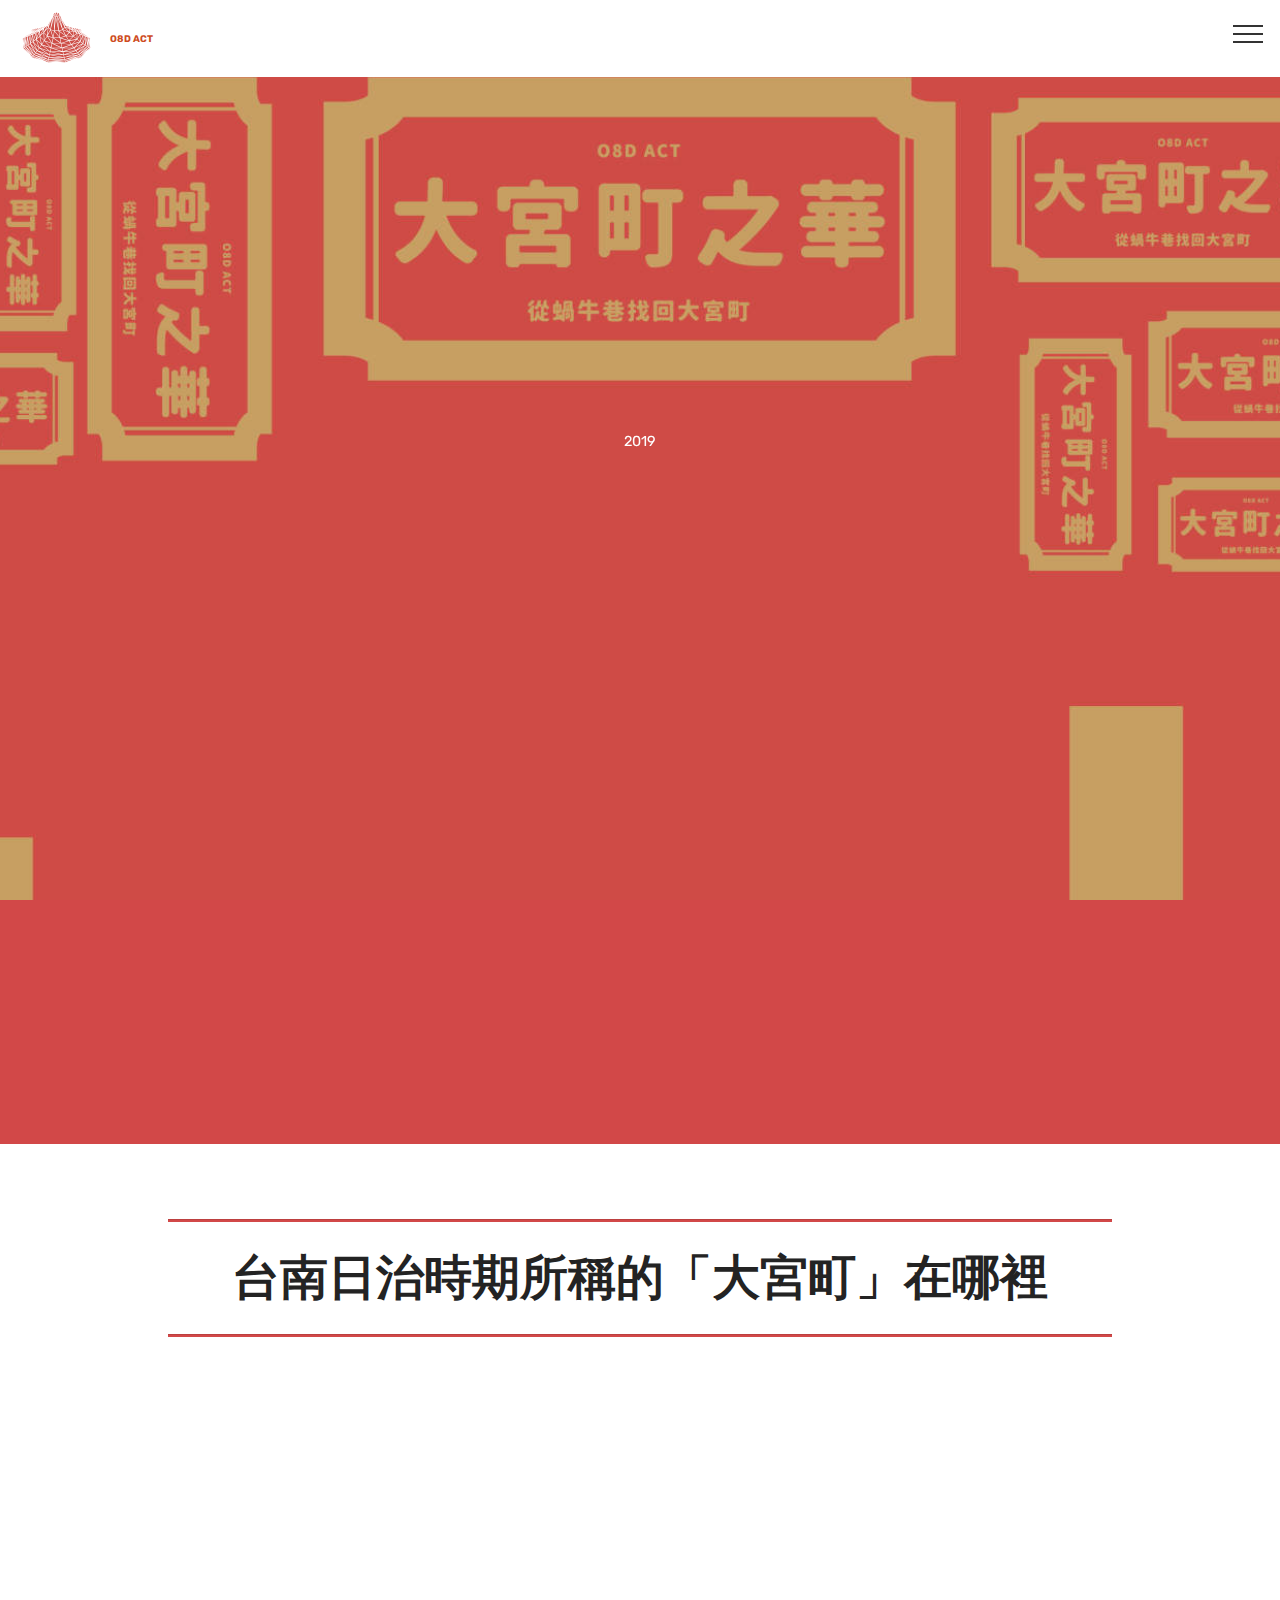
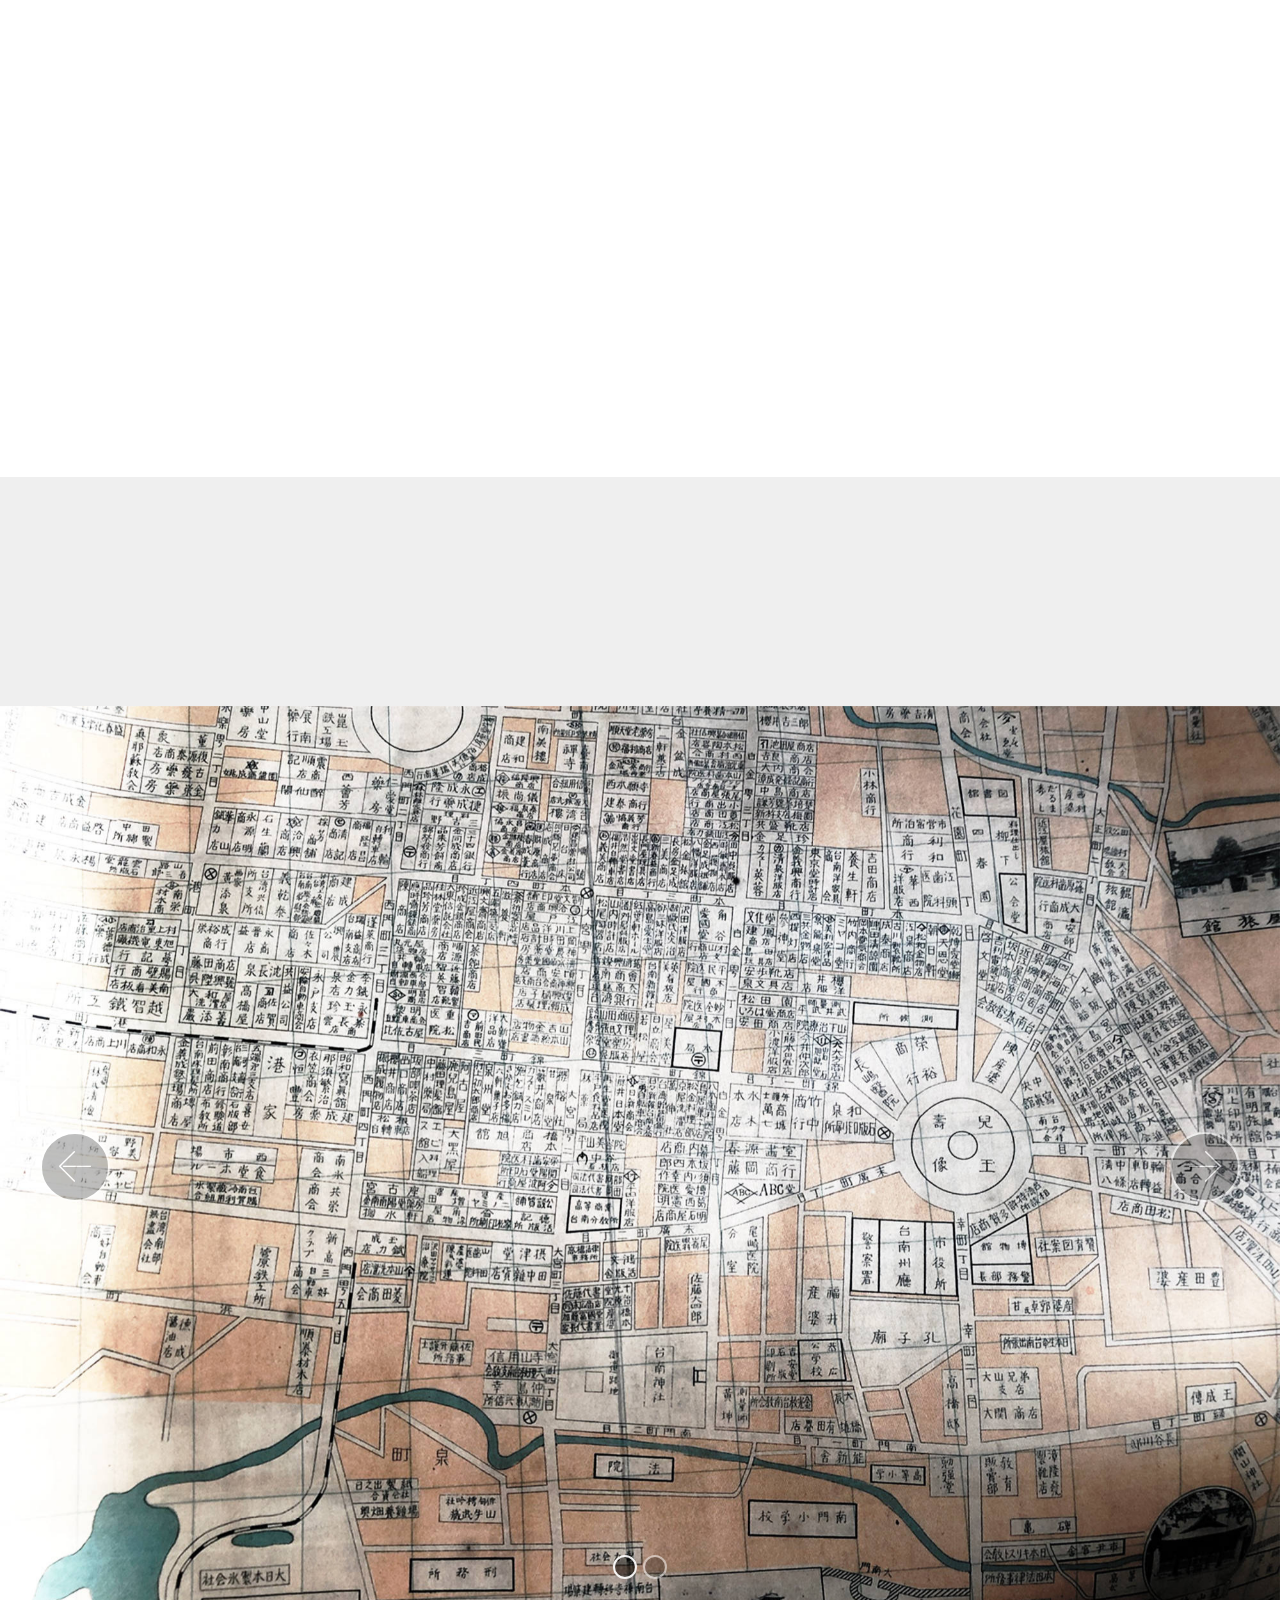
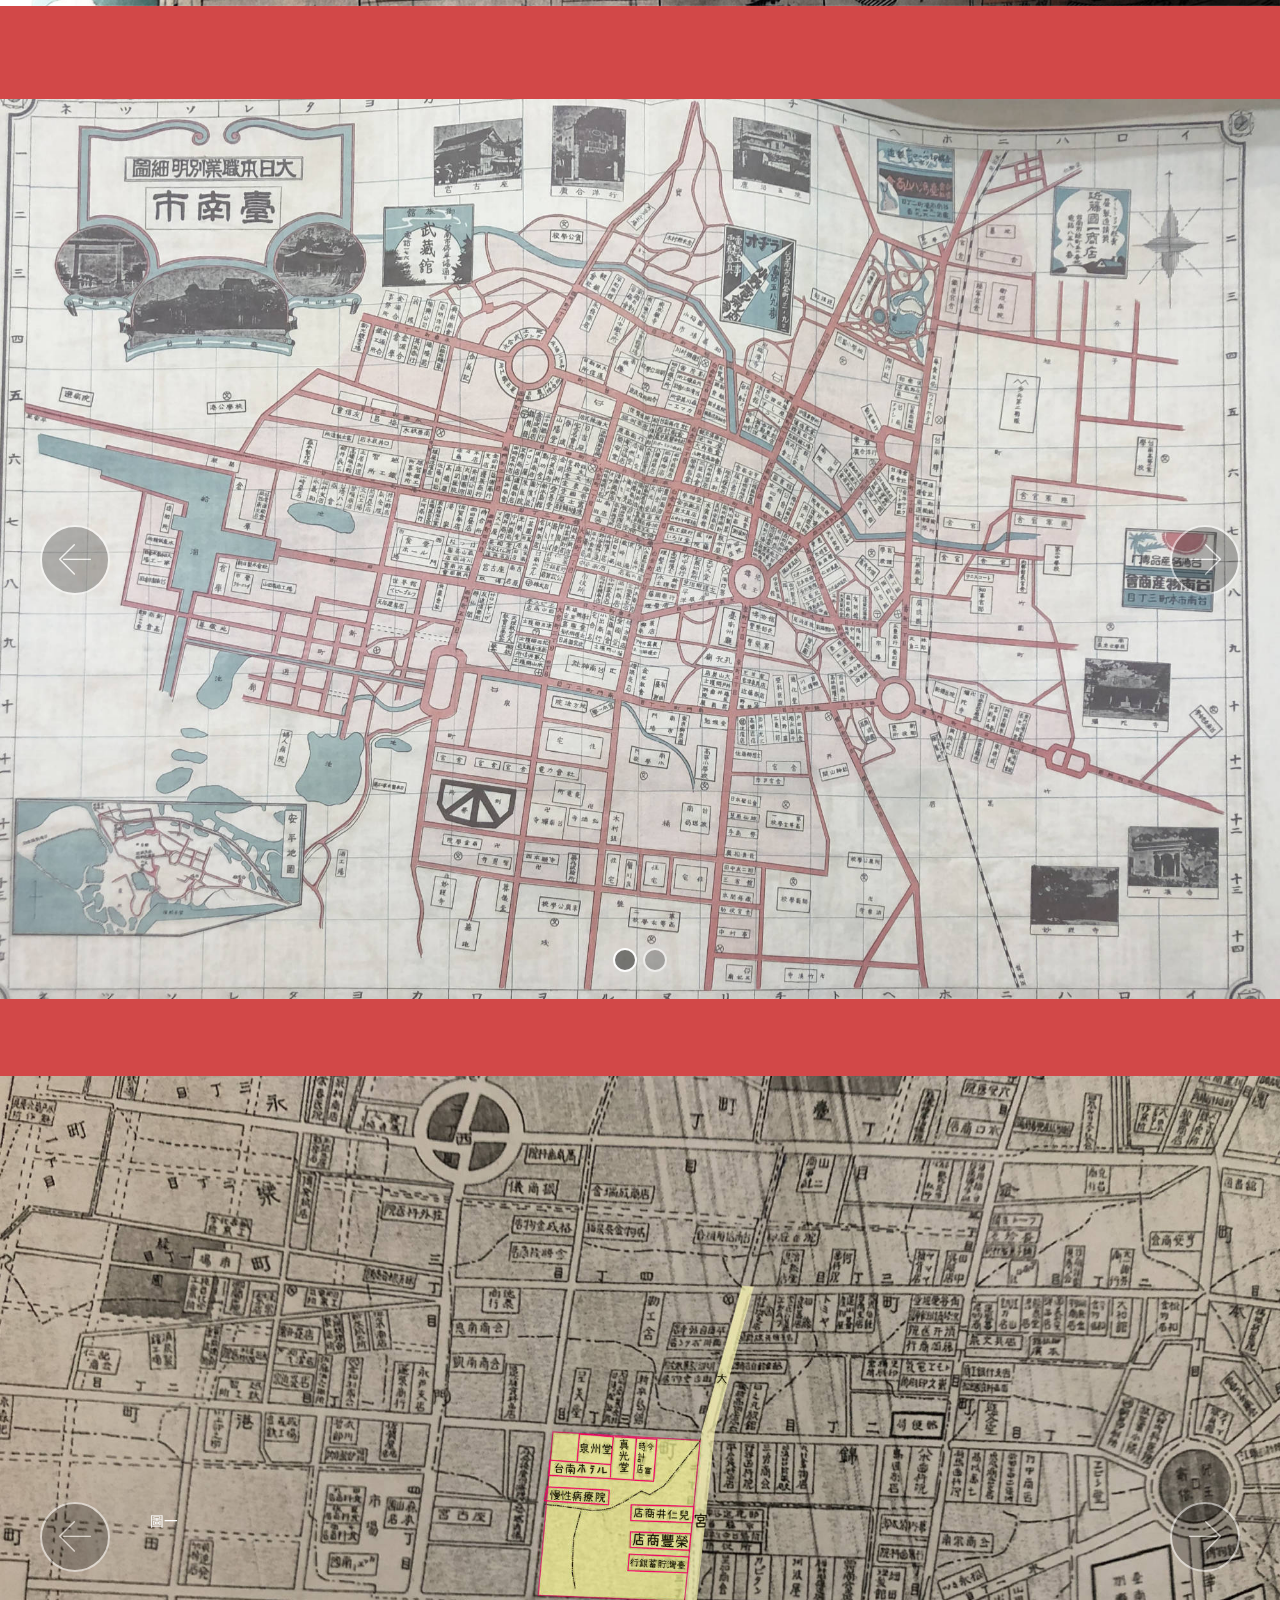
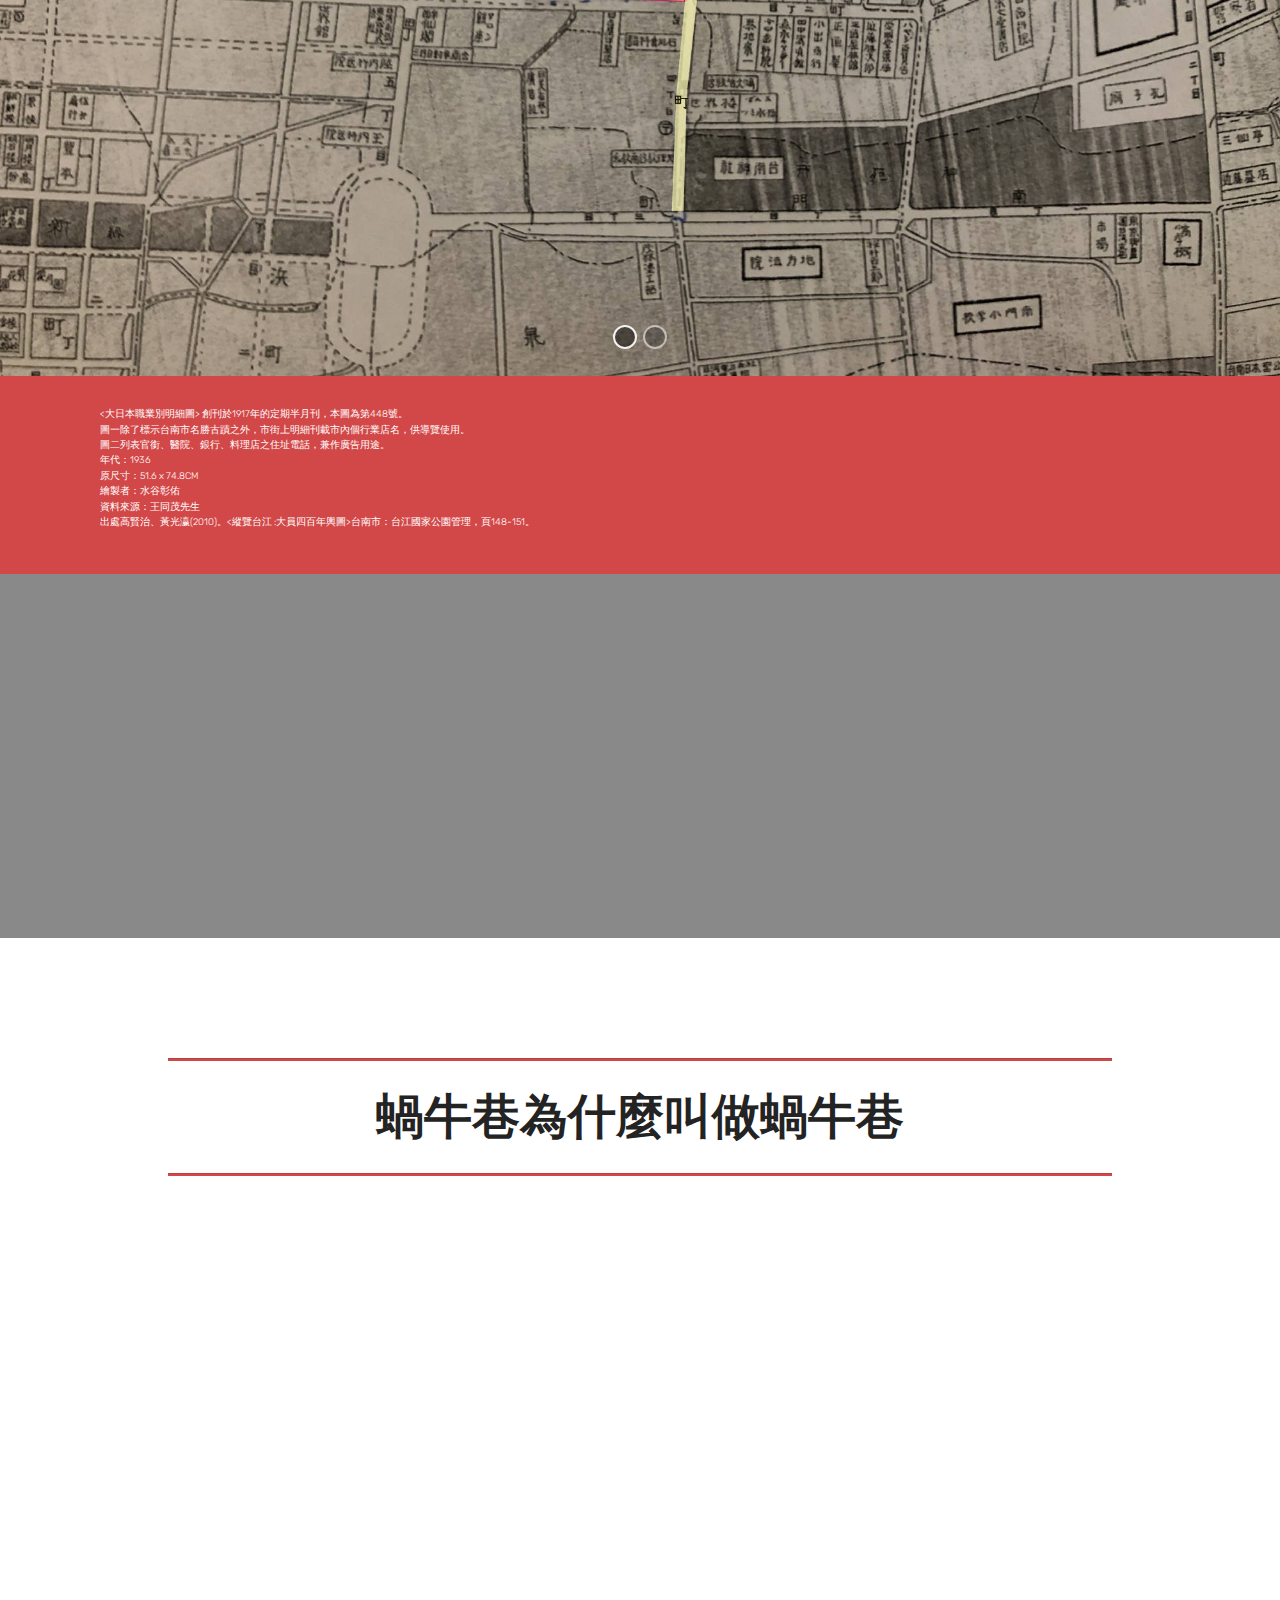
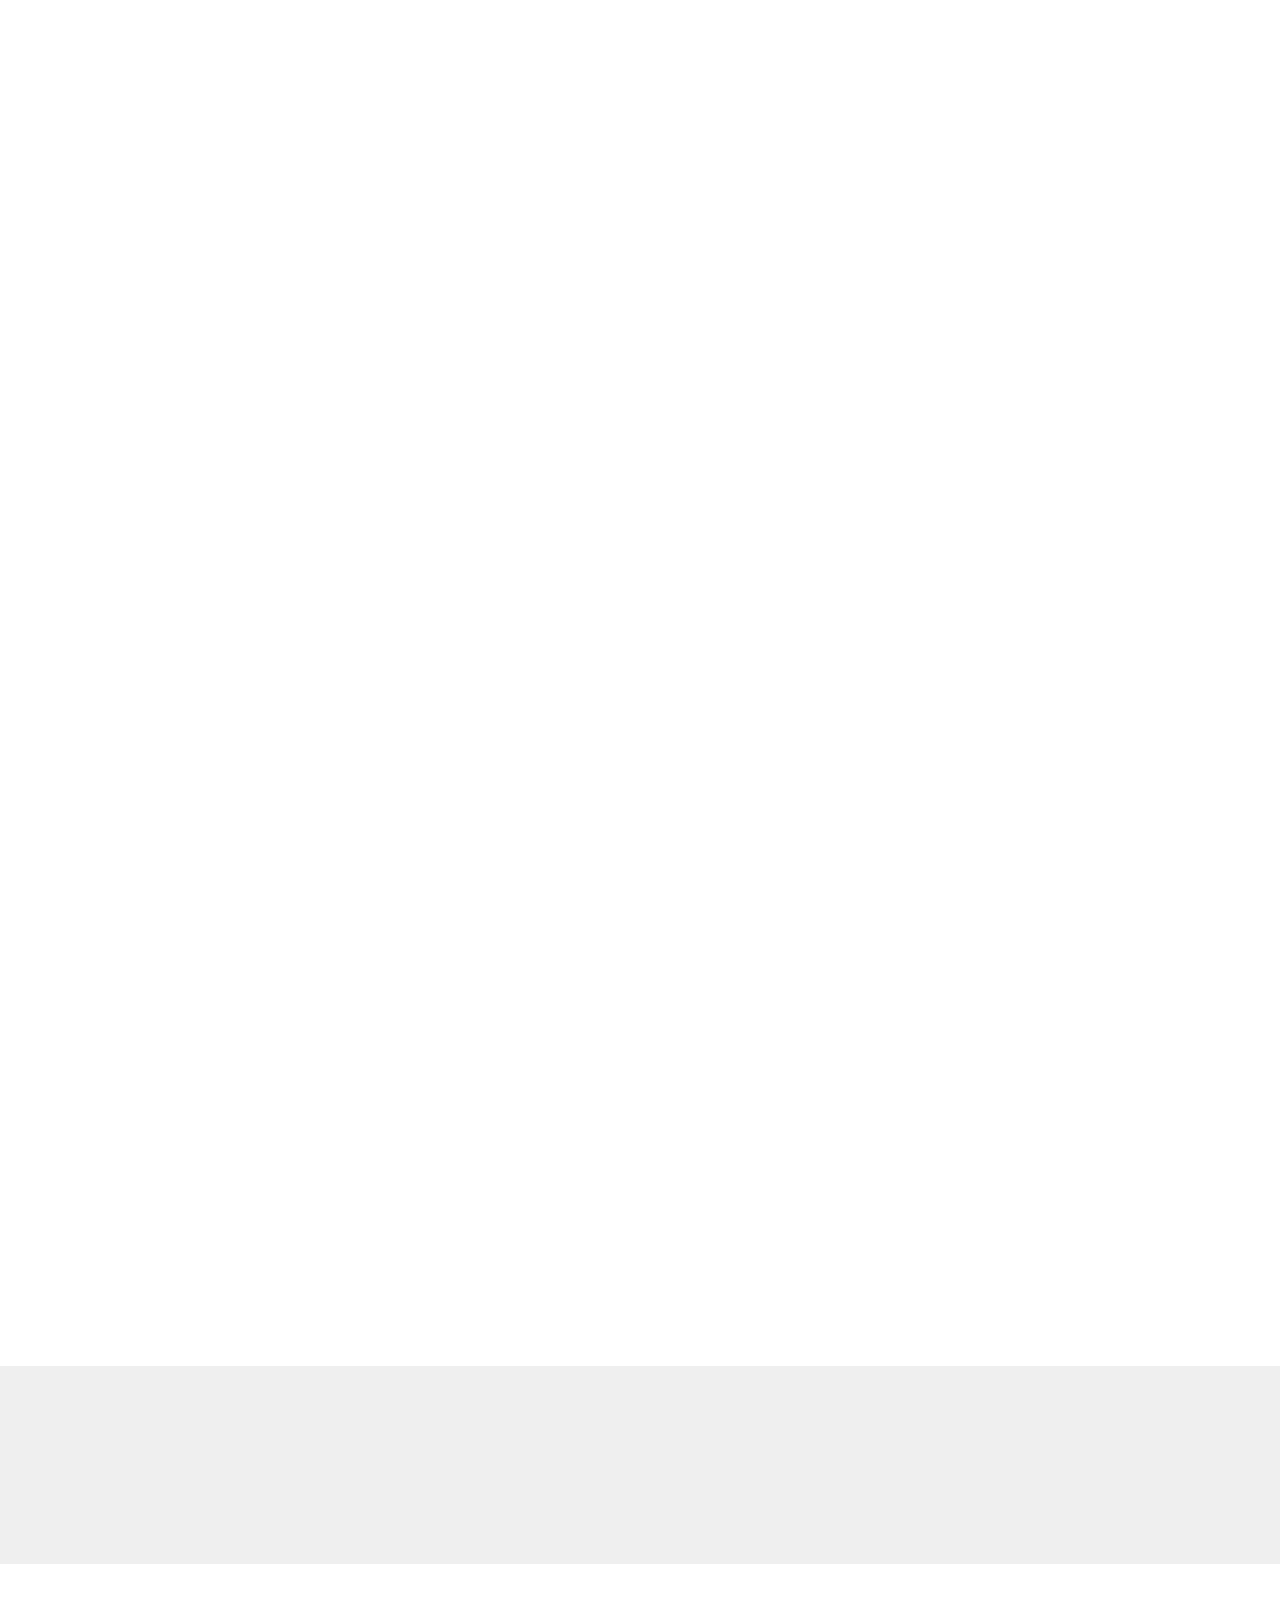
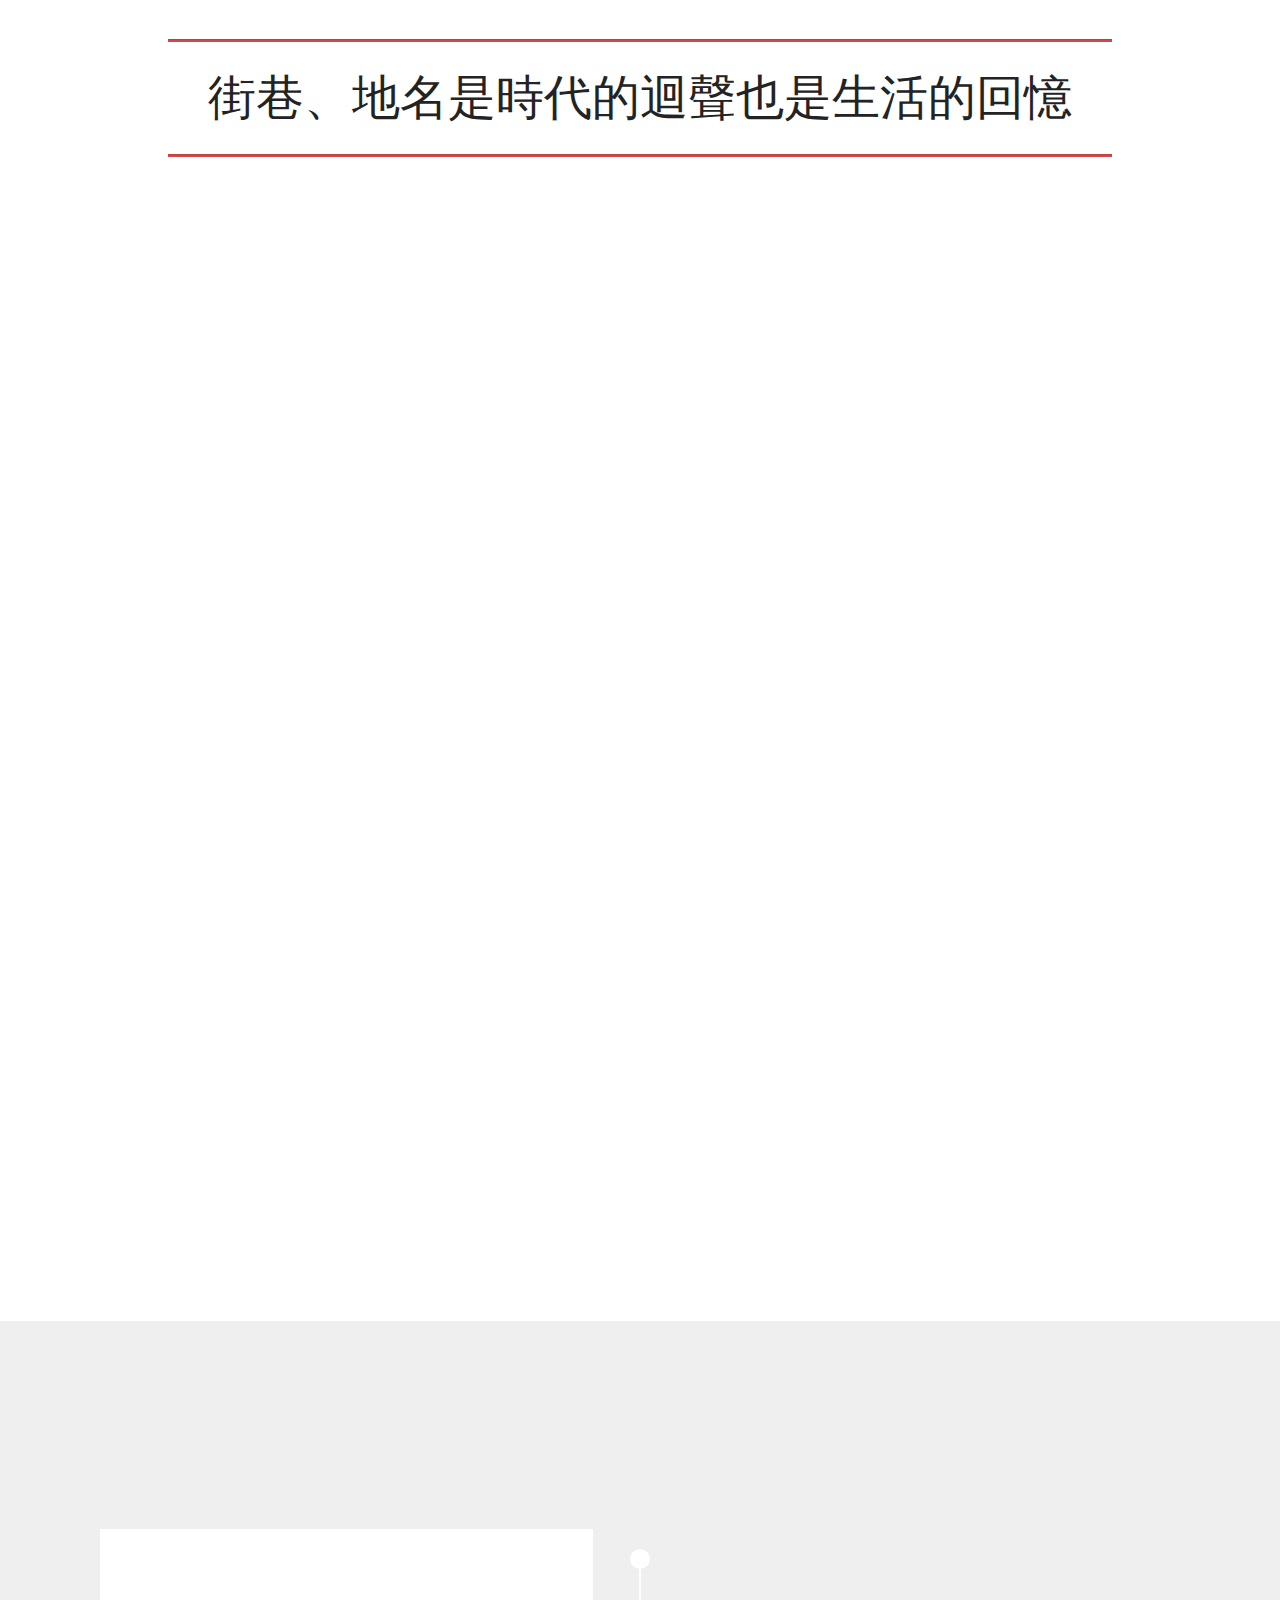
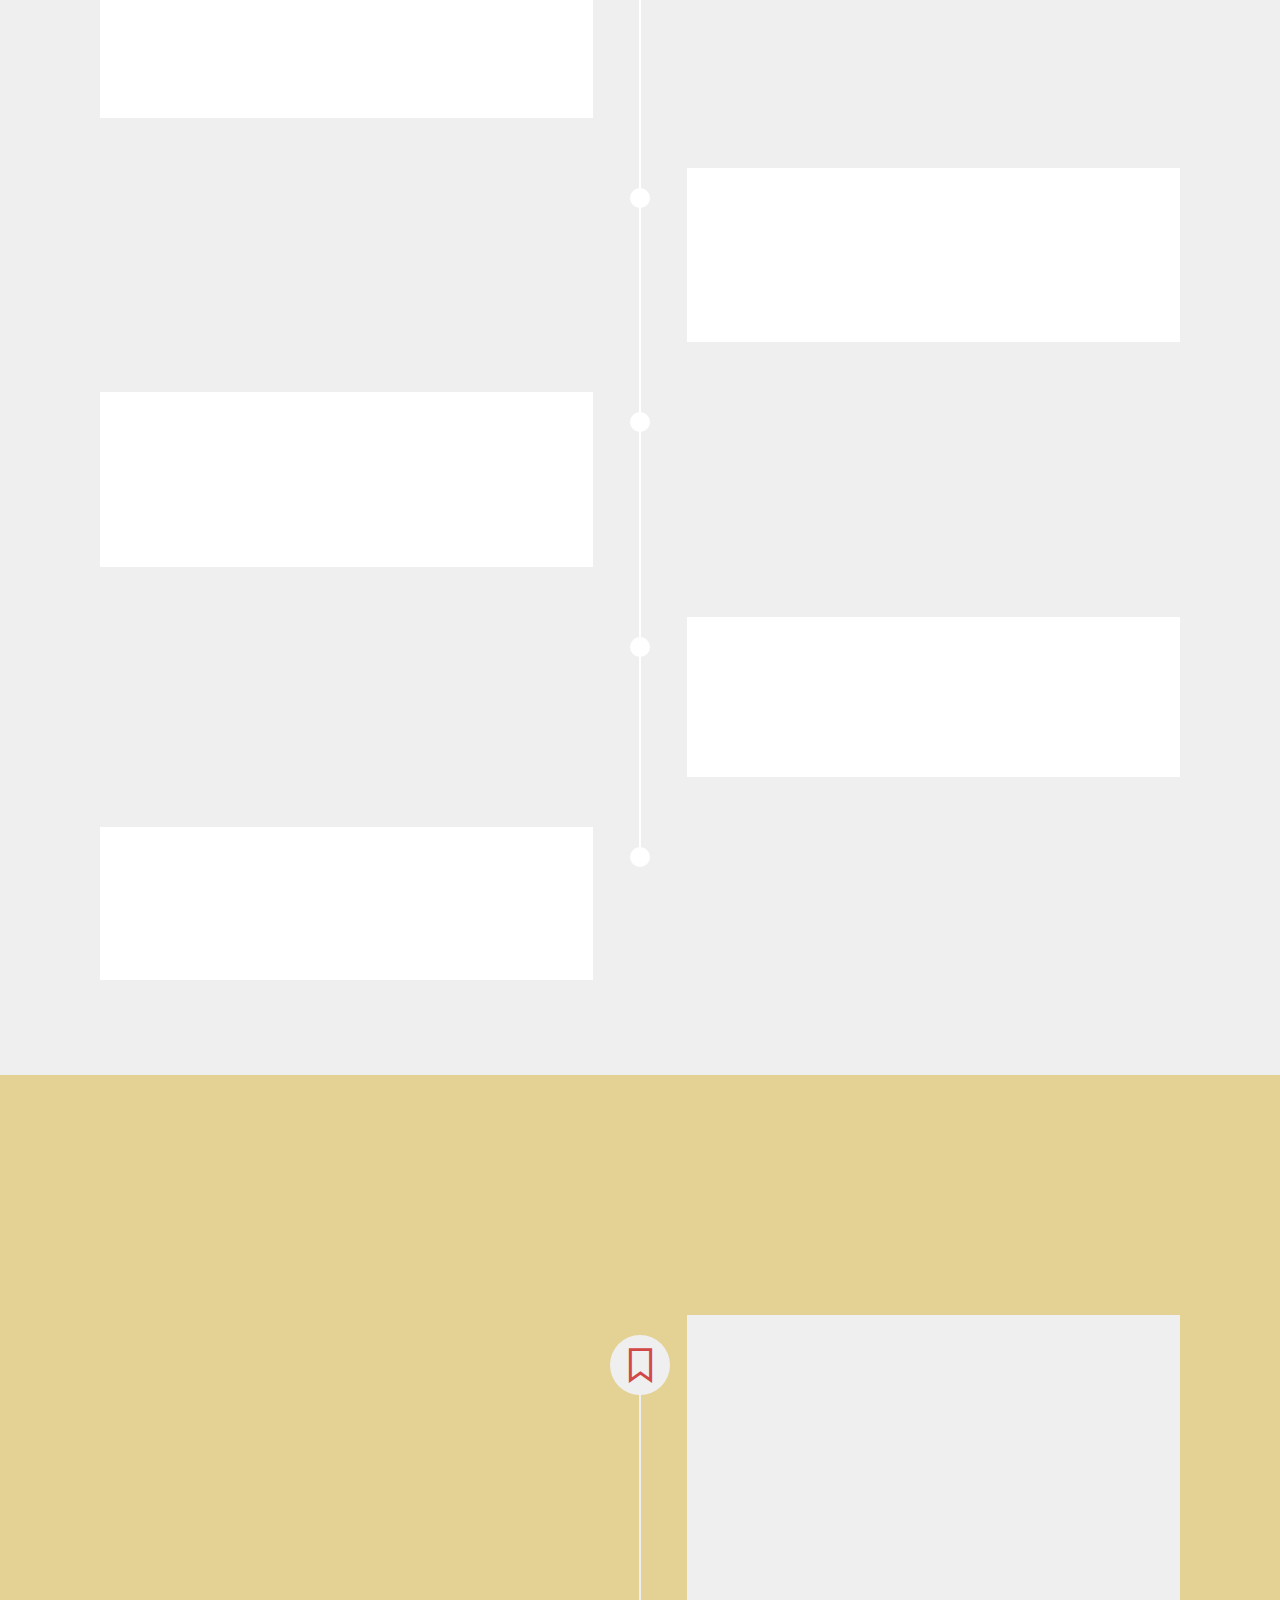
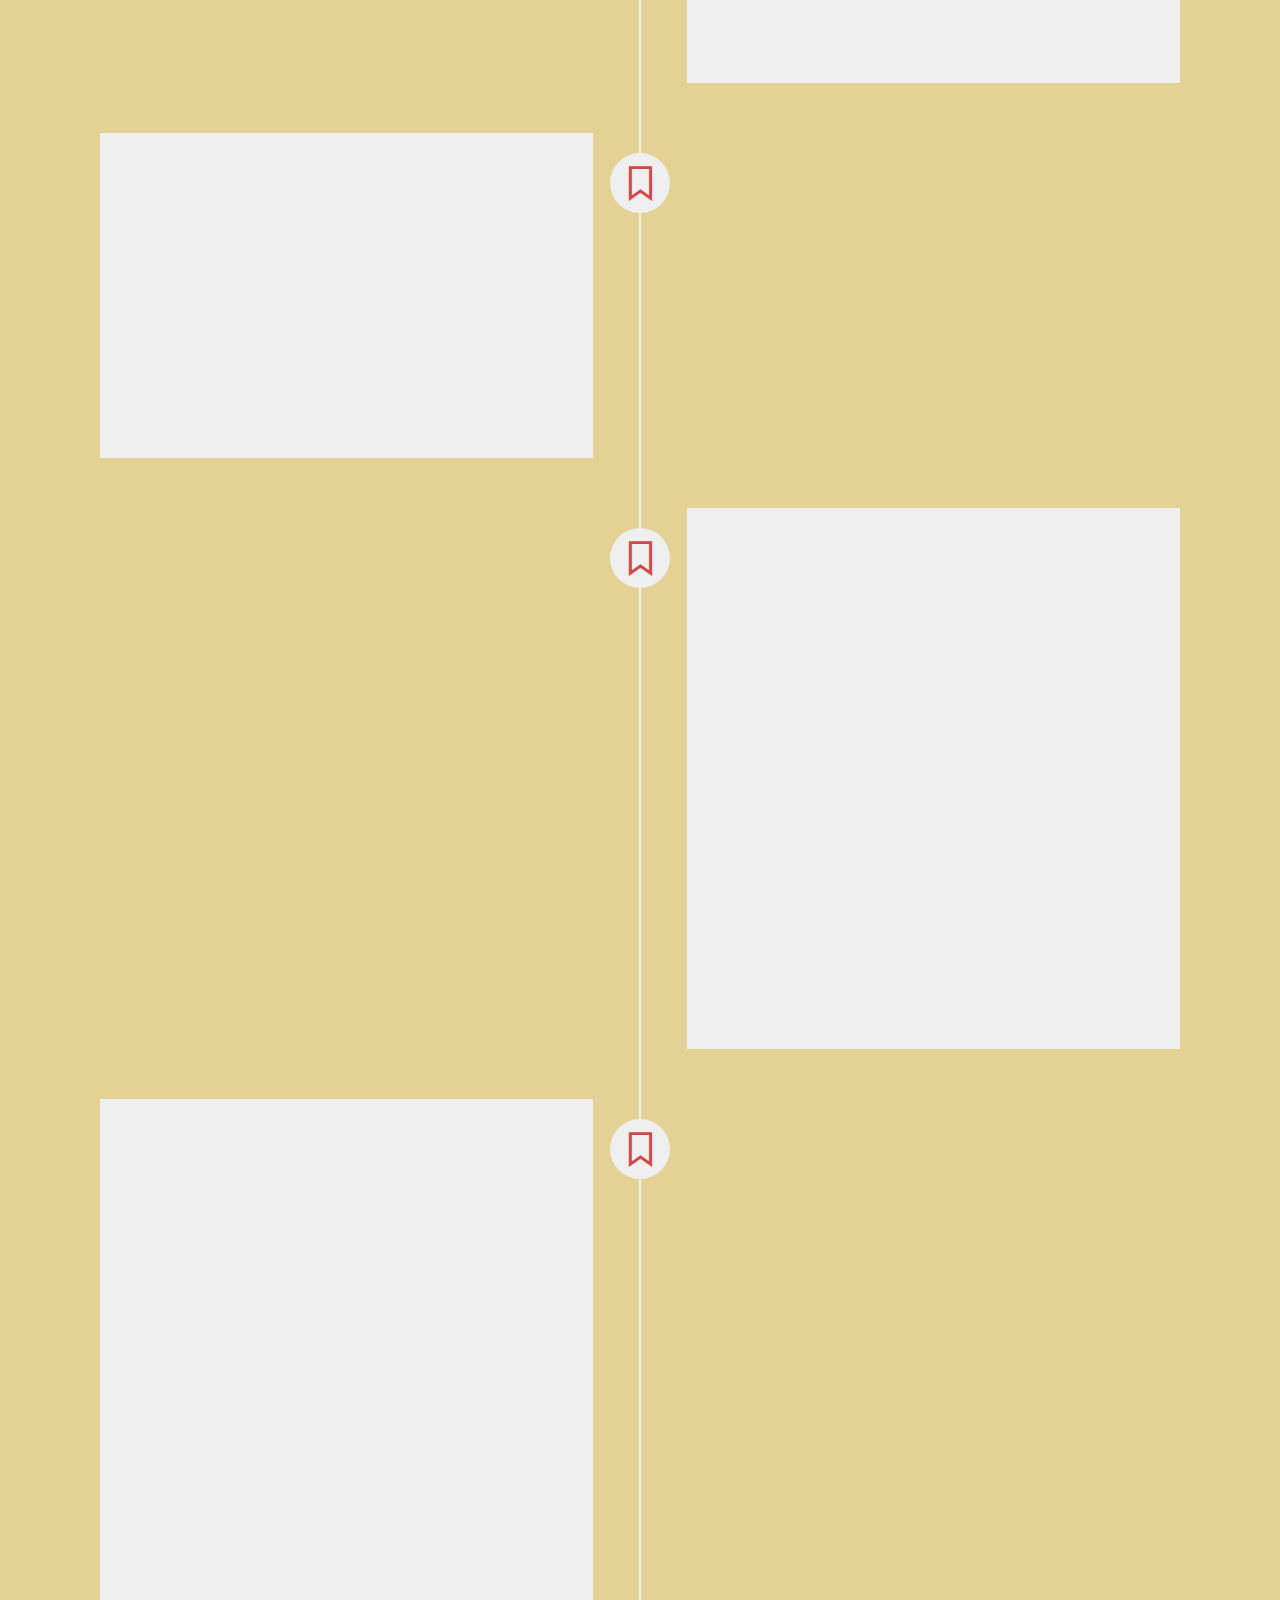
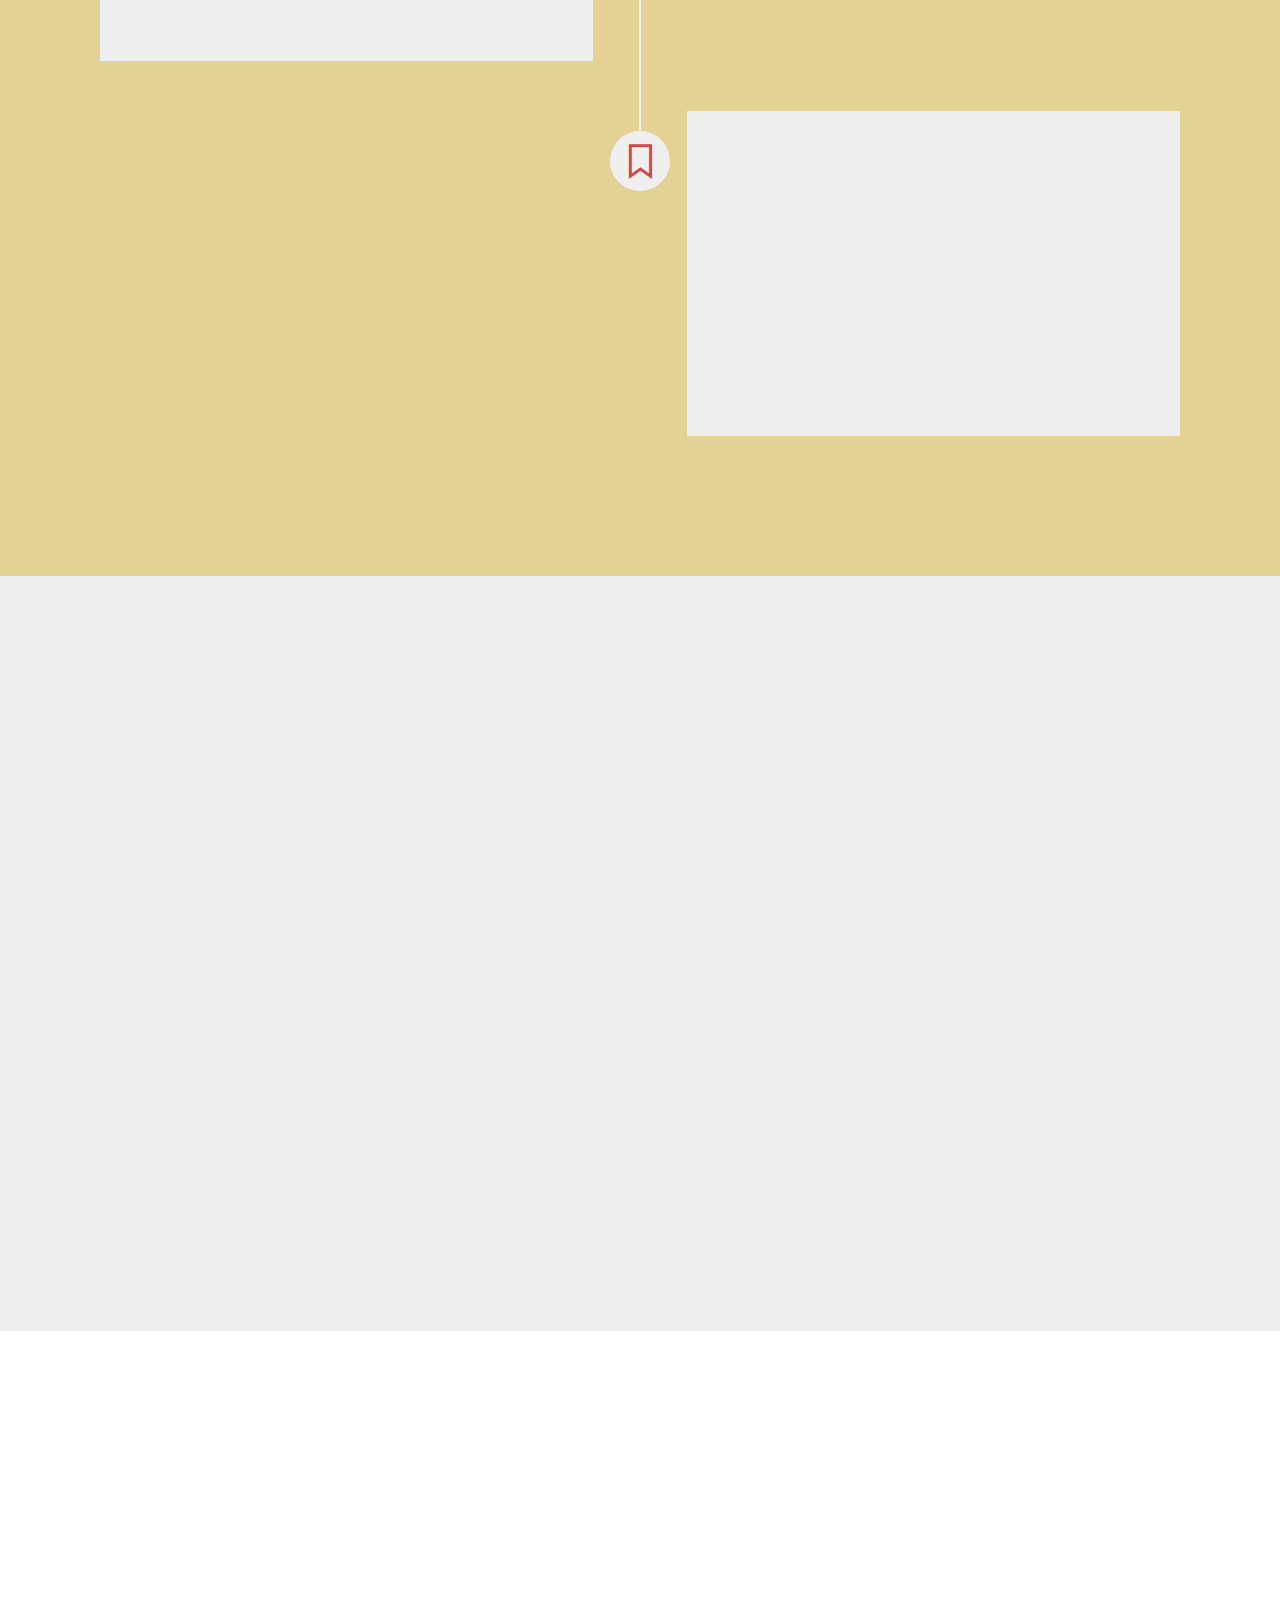
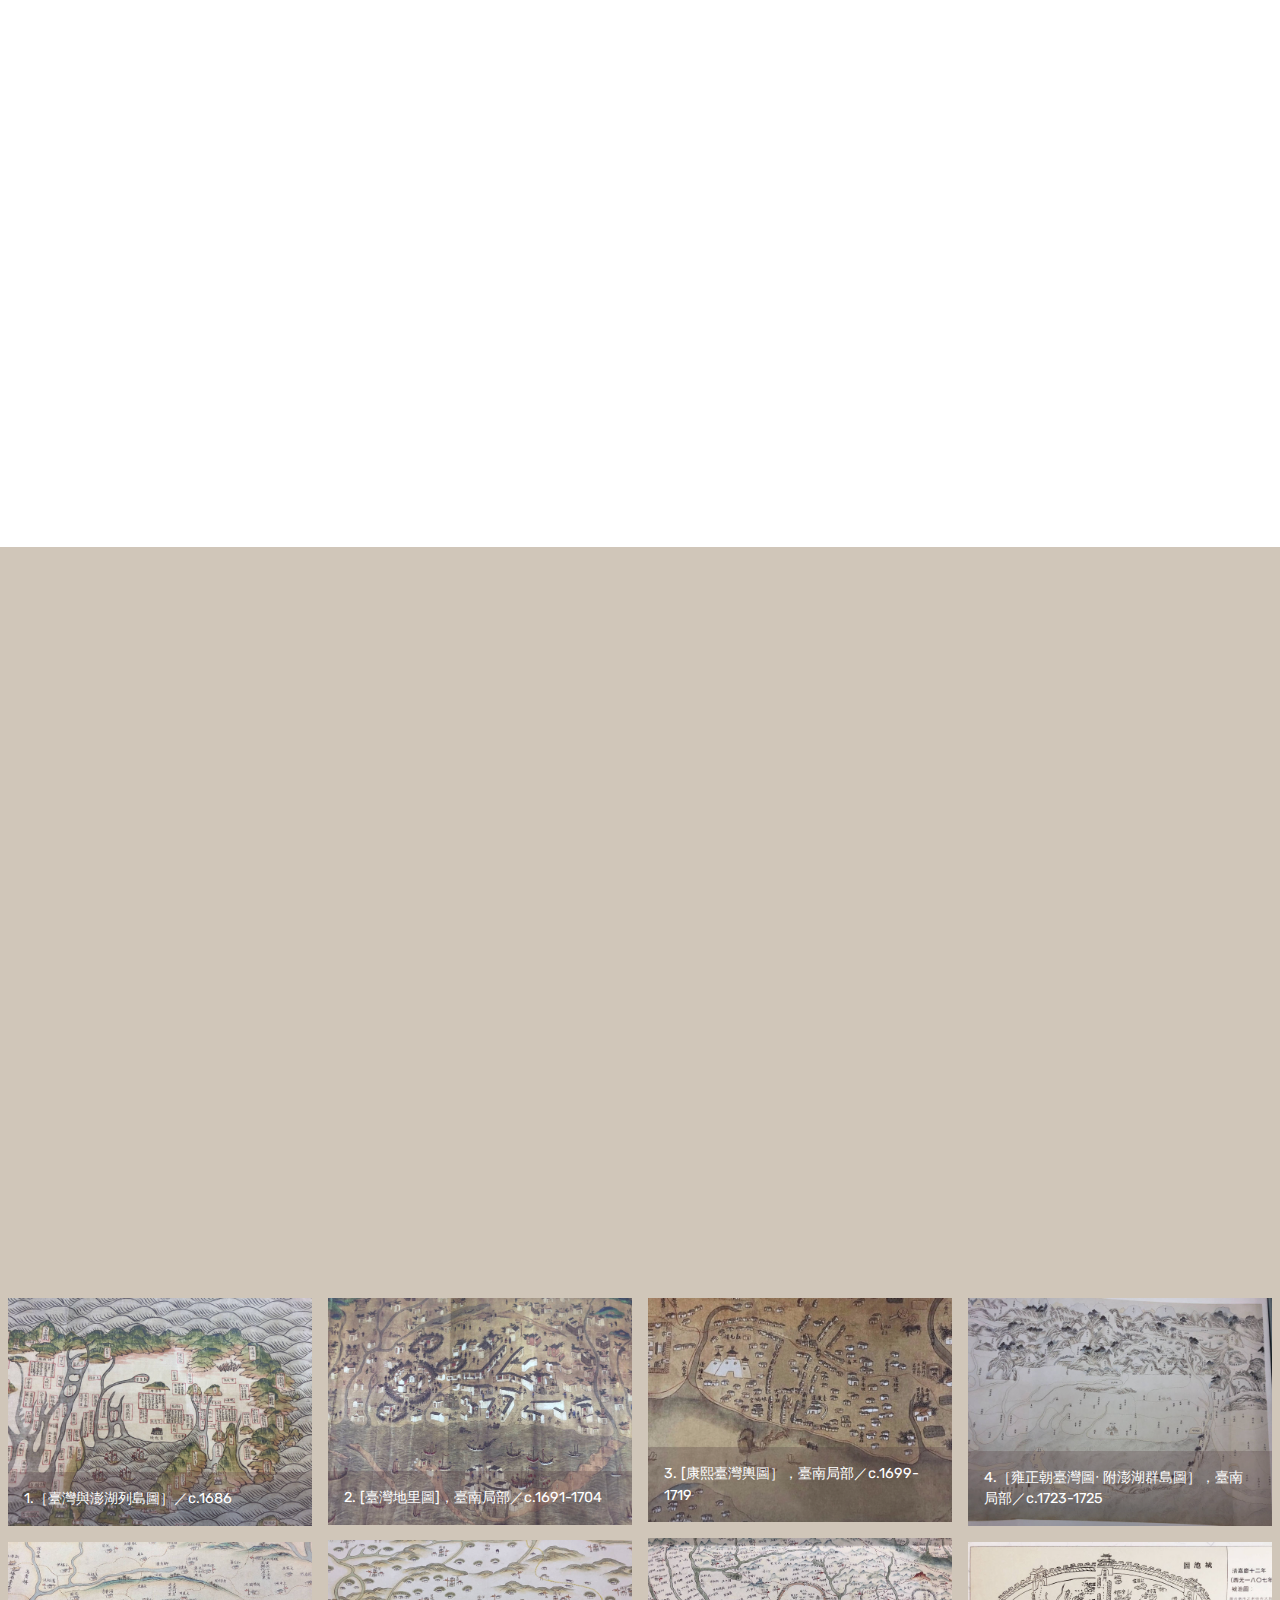
==== commit 2f814f39: "create github pages" ====
--- a/index.html
+++ b/index.html
@@ -1,1293 +1,1524 @@
 <!DOCTYPE html>
-<html amp >
+<html  >
 <head>
   
   <meta charset="UTF-8">
   <meta http-equiv="X-UA-Compatible" content="IE=edge">
   
   <meta name="viewport" content="width=device-width, initial-scale=1, minimum-scale=1">
-  <link rel="shortcut icon" href="assets/images/noun-parametric-design-1457873.svg" type="image/x-icon">
+  <link rel="shortcut icon" href="assets/images/noun-parametric-design-1457872-01-100x75.png" type="image/x-icon">
   <meta name="description" content="">
   
-  <title>大宮町之華</title>
-  
-<link rel="canonical" href="https://o8d.github.io/2019/">
- <style amp-boilerplate>body{-webkit-animation:-amp-start 8s steps(1,end) 0s 1 normal both;-moz-animation:-amp-start 8s steps(1,end) 0s 1 normal both;-ms-animation:-amp-start 8s steps(1,end) 0s 1 normal both;animation:-amp-start 8s steps(1,end) 0s 1 normal both}@-webkit-keyframes -amp-start{from{visibility:hidden}to{visibility:visible}}@-moz-keyframes -amp-start{from{visibility:hidden}to{visibility:visible}}@-ms-keyframes -amp-start{from{visibility:hidden}to{visibility:visible}}@-o-keyframes -amp-start{from{visibility:hidden}to{visibility:visible}}@keyframes -amp-start{from{visibility:hidden}to{visibility:visible}}</style>
-<noscript><style amp-boilerplate>body{-webkit-animation:none;-moz-animation:none;-ms-animation:none;animation:none}</style></noscript>
-<link href="https://fonts.googleapis.com/css?family=Poppins:100,100i,200,200i,300,300i,400,400i,500,500i,600,600i,700,700i,800,800i,900,900i&display=swap" rel="stylesheet">
- <link href="https://fonts.googleapis.com/css?family=Didact+Gothic:400&display=swap" rel="stylesheet">
- 
- <style amp-custom> 
-.gdpr-block{padding: 10px;font-size: 14px;display: block;width: 100%;text-align: center;}.gdpr-block.covert {display: none;}.textGDPR{position: relative;}.gdpr-block label span.textGDPR input[name='gdpr']{ width: 15px;height: 15px;margin: 0;position: absolute;top: 2px;left: -20px;}.gdpr-block label{color: #a7a7a7;vertical-align: middle;user-select: none;margin-bottom: 0;}div,span,h1,h2,h3,h4,h5,h6,p,blockquote,a,ol,ul,li,figcaption,textarea,input{font: inherit;}*{box-sizing: border-box;outline: none;}*:focus{outline: none;}body{position: relative;font-style: normal;line-height: 1.5;color: #000000;}section{background-color: #ffffff;background-position: 50% 50%;background-repeat: no-repeat;background-size: cover;overflow: hidden;padding: 30px 0;}section,.container,.container-fluid{position: relative;word-wrap: break-word;}h1,h2,h3,h4,h5,h6{margin: 0;padding: 0;}p,li,blockquote{letter-spacing: 0.5px;line-height: 1.7;}ul,ol,blockquote,p{margin-bottom: 0;margin-top: 0;}a{cursor: pointer;}a,a:hover{text-decoration: none;}a.mbr-iconfont:hover{text-decoration: none;}h1,h2,h3,h4,h5,h6,.display-1,.display-2,.display-4,.display-5,.display-7{word-break: break-word;word-wrap: break-word;}b,strong{font-weight: bold;}blockquote{padding: 10px 0 10px 20px;position: relative;border-left: 3px solid;}input:-webkit-autofill,input:-webkit-autofill:hover,input:-webkit-autofill:focus,input:-webkit-autofill:active{transition-delay: 9999s;transition-property: background-color,color;}html,body{height: auto;min-height: 100vh;}.mbr-section-title{margin: 0;padding: 0;font-style: normal;line-height: 1.2;width: 100%;}.mbr-section-subtitle{line-height: 1.3;width: 100%;}.mbr-text{font-style: normal;line-height: 1.6;width: 100%;}.mbr-figure{align-self: center;}.btn{text-align: center;position: relative;margin: .4rem .8rem;font-weight: 700;border-width: 2px;border-style: solid;font-style: normal;white-space: normal;transition: all .2s ease-in-out,box-shadow 2s ease-in-out;display: inline-flex;align-items: center;justify-content: center;word-break: break-word;line-height: 1.5;letter-spacing: 1px;}.btn-form{padding: 1rem 2rem;}.btn-form:hover{cursor: pointer;}form .btn{margin: 0;}.note-popover .btn:after{display: none;}.card-title{margin: 0;}.card-img{border-radius: 0;width: auto;flex-shrink: 0;}.card-img img{width: 100%;}.card{position: relative;background-color: transparent;border: none;border-radius: 0;width: 100%;padding-left: 1rem;padding-right: 1rem;}@media (max-width: 767px){.card:not(.last-child){padding-bottom: 2rem;}} .card .card-wrapper{height: 100%;}@media (max-width: 767px){.card .card-wrapper{flex-direction: column;}} .card img{height: 100%;object-fit: cover;object-position: center;}@media (min-width: 992px){.lg-pb{padding-bottom: 3rem;}}@media (max-width: 991px){.md-pb{padding-bottom: 2rem;}}.card-inner,.items-list{display: flex;flex-direction: column;}.items-list{list-style-type: none;padding: 0;}.items-list .list-item{padding: 1rem 2rem;}.card-head{padding: 1.5rem 2rem;}.card-price-wrap{padding: 1rem 2rem;display: flex;flex-direction: column;}.card-button{padding: 1rem;margin: 0;}.gallery-img-wrap{position: relative;height: 100%;}.gallery-img-wrap:hover{cursor: pointer;}.gallery-img-wrap amp-img{height: 100%;}.gallery-img-wrap .icon-wrap,.gallery-img-wrap .img-caption{position: absolute;z-index: 3;pointer-events: none;}.gallery-img-wrap .icon-wrap,.gallery-img-wrap .caption-on-hover{opacity: 0;transition: opacity .3s;}.gallery-img-wrap .icon-wrap{left: 50%;top: 50%;transform: translate(-50%,-50%);background-color: #fff;padding: .5rem;border-radius: 50%;}.gallery-img-wrap .img-caption{left: 0;right: 0;}.gallery-img-wrap .img-caption.caption-top{top: 0;}.gallery-img-wrap .img-caption.caption-bottom{bottom: 0;}.gallery-img-wrap .img-caption:after{content: "";position: absolute;top: 0;left: 0;right: 0;height: 100%;transition: opacity .3s;z-index: -1;pointer-events: none;}@media (max-width: 767px){.gallery-img-wrap:after,.gallery-img-wrap:hover:after,.gallery-img-wrap .icon-wrap{display: none;}.gallery-img-wrap .caption-on-hover{opacity: 1;}}.is-builder .gallery-img-wrap .icon-wrap{pointer-events: all;}.is-builder .gallery-img-wrap .img-caption > *{pointer-events: all;}.icons-list a{margin-right: 1rem;}.icons-list a:last-child{margin-right: 0;}.counter-container{position: relative;}.counter-container ol li{margin-bottom: 2rem;}.counter-container.stylizedCounters ol{counter-reset: section;}.counter-container.stylizedCounters ol li{z-index: 3;list-style: none;}.counter-container.stylizedCounters ol li:before{z-index: 2;position: absolute;left: 0px;counter-increment: section;content: counters(section,".") " ";text-align: center;margin: 0 10px;line-height: 37px;width: 40px;height: 40px;transition: all .2s;color: #232323;font-size: 25px;border-radius: 50%;font-weight: bold;}.timeline-wrap{position: relative;}.timeline-wrap .iconBackground{position: absolute;left: 50%;width: 20px;height: 20px;line-height: 30px;text-align: center;border-radius: 50%;font-size: 30px;display: inline-block;background-color: #232323;top: 20px;margin-left: -10px;}@media (max-width: 768px){.timeline-wrap .iconBackground{left: 0;}}.separline{position: relative;}@media (max-width: 768px){.separline:not(.last-child){padding-bottom: 2rem;}} .separline:before{position: absolute;content: "";width: 2px;background-color: #232323;left: calc(50% - 1px);height: calc(100% - 20px);top: 40px;}@media (max-width: 768px){.separline:before{left: 0;}}amp-image-lightbox a.control{position: absolute;width: 32px;height: 32px;right: 48px;top: 32px;z-index: 1000;}amp-image-lightbox a.control .close{position: relative;}amp-image-lightbox a.control .close:before,amp-image-lightbox a.control .close:after{position: absolute;left: 15px;content: ' ';height: 33px;width: 2px;background-color: #fff;}amp-image-lightbox a.control .close:before{transform: rotate(45deg);}amp-image-lightbox a.control .close:after{transform: rotate(-45deg);}.hidden{visibility: hidden;}.super-hide{display: none;}.inactive{-webkit-user-select: none;-moz-user-select: none;-ms-user-select: none;user-select: none;pointer-events: none;-webkit-user-drag: none;user-drag: none;}.popover-content ul.show{min-height: 155px;}.mbr-white{color: #ffffff;}.mbr-black{color: #000000;}.align-left{text-align: left;}.align-left .list-item{justify-content: flex-start;}.align-center{text-align: center;}.align-center .list-item{justify-content: center;}.align-right{text-align: right;}.align-right .list-item{justify-content: flex-end;}@media (max-width: 767px){.align-left,.align-center,.align-right{text-align: center;}.align-left .list-item,.align-center .list-item,.align-right .list-item{justify-content: center;}}.mbr-light{font-weight: 300;}.mbr-regular{font-weight: 400;}.mbr-semibold{font-weight: 500;}.mbr-bold{font-weight: 700;}.mbr-section-btn{margin-left: -.8rem;margin-right: -.8rem;font-size: 0;}nav .mbr-section-btn{margin-left: 0rem;margin-right: 0rem;}.btn .mbr-iconfont,.btn.btn-sm .mbr-iconfont{cursor: pointer;margin-right: 0.5rem;}.btn.btn-md .mbr-iconfont,.btn.btn-md .mbr-iconfont{margin-right: 0.8rem;}[type="submit"]{-webkit-appearance: none;}.mbr-fullscreen .mbr-overlay{min-height: 100vh;}.mbr-fullscreen{display: flex;display: -webkit-flex;display: -moz-flex;display: -ms-flex;display: -o-flex;align-items: center;-webkit-align-items: center;min-height: 100vh;padding-top: 3rem;padding-bottom: 3rem;}.mbr-overlay{bottom: 0;left: 0;position: absolute;right: 0;top: 0;z-index: 0;}.mbr-parallax-bg{bottom: 0;left: 0;opacity: .5;position: absolute;right: 0;top: 0;z-index: 0;background-position: 50% 50%;background-repeat: no-repeat;background-size: cover;}section.menu{min-height: 50px;}.menu-container{display: flex;justify-content: space-between;align-items: center;min-height: 50px;}@media (max-width: 991px){.menu-container{max-width: 100%;padding: 0 2rem;}} @media (max-width: 767px){.menu-container{padding: 0 1rem;}}.navbar{z-index: 100;width: 100%;}.navbar-fixed-top{position: fixed;top: 0;}.navbar-brand{display: flex;align-items: center;word-break: break-word;z-index: 1;}.navbar-logo{margin-right: .8rem;}@media (max-width: 767px){.navbar-logo amp-img{max-height: 50px;max-width: 50px;}}.navbar-caption-wrap{display: flex;}.navbar .navbar-collapse{display: flex;flex-basis: auto;align-items: center;justify-content: flex-end;}@media (max-width: 991px){.navbar .navbar-collapse{display: none;position: absolute;top: 0;right: 0;min-height: 100vh;padding: 70px 2rem 1rem;z-index: 1;}}@media (max-width: 991px){.navbar.opened .navbar-collapse.show,.navbar.opened .navbar-collapse.collapsing{display: block;}.is-builder .navbar-collapse{position: fixed;}}.navbar-nav{list-style-type: none;display: flex;flex-wrap: wrap;padding-left: 0;min-width: 10rem;}@media (max-width: 991px){.navbar-nav{flex-direction: column;}} .navbar-nav .mbr-iconfont{margin-right: .2rem;}.nav-item{word-break: break-all;}.nav-link{display: flex;align-items: center;justify-content: center;}.nav-link,.navbar-caption{transition: all 0.2s;letter-spacing: 1px;}.nav-dropdown .dropdown-menu{min-width: 10rem;padding-bottom: 1.25rem;padding-top: 1.25rem;position: absolute;left: 0;}.nav-dropdown .dropdown-menu .dropdown-item{line-height: 2;display: flex;justify-content: flex-start;align-items: center;padding: .25rem 1.5rem;white-space: nowrap;}.nav-dropdown .dropdown-menu .dropdown{position: relative;}.dropdown-menu .dropdown:hover > .dropdown-menu{opacity: 1;pointer-events: all;}.nav-dropdown .dropdown-submenu{top: 0;left: 100%;margin: 0;}.nav-item.dropdown{position: relative;}.nav-item.dropdown .dropdown-menu{opacity: 0;pointer-events: none;}.nav-item.dropdown:hover > .dropdown-menu{opacity: 1;pointer-events: all;}.link.dropdown-toggle:after{content: '';margin-left: .25rem;border-top: 0.35em solid;border-right: 0.35em solid transparent;border-left: 0.35em solid transparent;border-bottom: 0;}.navbar .dropdown.open > .dropdown-menu{display: block;}@media (max-width: 991px){.is-builder .nav-dropdown .dropdown-menu{position: relative;}.nav-dropdown .dropdown-submenu{left: 0;}.dropdown-item{padding: .25rem 1.5rem;margin: 0;justify-content: center;}.dropdown-item:after{right: auto;}.navbar.opened .dropdown-menu{top: 0;}}.navbar-buttons{display: flex;flex-wrap: wrap;align-items: center;justify-content: center;}@media (max-width: 991px){.navbar-buttons{flex-direction: column;}}.menu-social-list{display: flex;align-items: center;justify-content: center;flex-wrap: wrap;}.menu-social-list a{margin: 0 .5rem;}button.navbar-toggler{position: absolute;right: 20px;top: 25px;width: 31px;height: 20px;cursor: pointer;transition: all .2s;align-self: center;}.hamburger span{position: absolute;right: 0;width: 30px;height: 2px;border-right: 5px;}.hamburger span:nth-child(1){top: 0;transition: all .2s;}.hamburger span:nth-child(2){top: 8px;transition: all .15s;}.hamburger span:nth-child(3){top: 8px;transition: all .15s;}.hamburger span:nth-child(4){top: 16px;transition: all .2s;}nav.opened .navbar-toggler:not(.hide) .hamburger span:nth-child(1){top: 8px;width: 0;opacity: 0;right: 50%;transition: all .2s;}nav.opened .navbar-toggler:not(.hide) .hamburger span:nth-child(2){-webkit-transform: rotate(45deg);transform: rotate(45deg);transition: all .25s;}nav.opened .navbar-toggler:not(.hide) .hamburger span:nth-child(3){-webkit-transform: rotate(-45deg);transform: rotate(-45deg);transition: all .25s;}nav.opened .navbar-toggler:not(.hide) .hamburger span:nth-child(4){top: 8px;width: 0;opacity: 0;right: 50%;transition: all .2s;}.ampstart-btn.hamburger{position: absolute;top: 25px;right: 15px;margin-left: auto;width: 30px;height: 20px;background: none;border: none;cursor: pointer;z-index: 1000;}@media (min-width: 992px){.ampstart-btn,amp-sidebar{display: none;}.dropdown-menu .dropdown-toggle:after{content: '';border-bottom: 0.35em solid transparent;border-left: 0.35em solid;border-right: 0;border-top: 0.35em solid transparent;margin-left: 0.3rem;margin-top: -0.3077em;position: absolute;right: 1.1538em;top: 50%;}}.close-sidebar{width: 30px;height: 30px;position: relative;cursor: pointer;background-color: transparent;border: none;}.close-sidebar span{position: absolute;left: 0;width: 30px;height: 2px;border-right: 5px;}.close-sidebar span:nth-child(1){transform: rotate(45deg);}.close-sidebar span:nth-child(2){transform: rotate(-45deg);}.builder-sidebar{position: relative;min-height: 100vh;z-index: 1030;padding: 1rem 2rem;max-width: 20rem;}.builder-sidebar .dropdown:hover > .dropdown-menu{position: relative;text-align: center;}section.sidebar-open:before{content: '';position: fixed;top: 0;bottom: 0;right: 0;left: 0;background-color: rgba(0,0,0,0.2);z-index: 1040;}.map-placeholder{display: none;}.map-placeholder h4{padding-top: 5rem;color: #767676;text-align: center;}.google-map{position: relative;width: 100%;}@media (max-width: 992px){.google-map{padding: 0;margin: 0;}} .google-map [data-state-details]{color: #6b6763;font-family: Montserrat;height: 1.5em;margin-top: -0.75em;padding-left: 1.25rem;padding-right: 1.25rem;position: absolute;text-align: center;top: 50%;width: 100%;}.google-map[data-state]{background: #e9e5dc;}.google-map[data-state="loading"] [data-state-details]{display: none;}.lightbox{background: rgba(0,0,0,0.8);width: 100%;height: 100%;position: absolute;display: flex;-webkit-align-items: center;align-items: center;-webkit-justify-content: center;justify-content: center;}.lightbox .video-block{width: 100%;}div[submit-success]{padding: 1rem;margin-bottom: 1rem;}div[submit-error]{padding: 1rem;margin-bottom: 1rem;}textarea[type="hidden"]{display: none;}amp-img{width: 100%;}amp-img img{max-height: 100%;max-width: 100%;}img.mbr-temp{width: 100%;}.rounded{border-radius: 50%;}.is-builder .nodisplay + img[async],.is-builder .nodisplay + img[decoding="async"],.is-builder amp-img > a + img[async],.is-builder amp-img > a + img[decoding="async"]{display: none;}html:not(.is-builder) amp-img > a{position: absolute;top: 0;bottom: 0;left: 0;right: 0;z-index: 1;}.is-builder .temp-amp-sizer{position: absolute;}.is-builder amp-youtube .temp-amp-sizer,.is-builder amp-vimeo .temp-amp-sizer{position: static;}.is-builder section.horizontal-menu .ampstart-btn{display: none;}.is-builder section.horizontal-menu .dropdown-menu{z-index: auto;opacity: 1;pointer-events: auto;}.is-builder section.horizontal-menu .nav-dropdown .link.dropdown-toggle[aria-expanded="true"]{margin-right: 0;padding: 0.667em 1em;}div.placeholder{z-index: 4;background: rgba(255,255,255,0.5);}div.placeholder svg{position: absolute;top: 50%;left: 50%;transform: translate(-50%,-50%);width: 20%;height: auto;}div.placeholder svg circle.big{animation: big-anim 3s linear infinite;}div.placeholder svg circle.small{animation: small-anim 1.5s linear infinite;}@keyframes big-anim{from{stroke-dashoffset: 900;}to{stroke-dashoffset: 0;}}@keyframes small-anim{from{stroke-dashoffset: 850;}to{stroke-dashoffset: 0;}}.placeholder-loader .amp-active > div{display: none;}.container{padding-right: 1rem;padding-left: 1rem;width: 100%;margin-right: auto;margin-left: auto;}@media (max-width: 767px){.container{max-width: 540px;}} @media (min-width: 768px){.container{max-width: 720px;}} @media (min-width: 992px){.container{max-width: 960px;}} @media (min-width: 1200px){.container{max-width: 1140px;}}.container-fluid{width: 100%;margin-right: auto;margin-left: auto;padding-left: 1rem;padding-right: 1rem;}.media-container-row{display: flex;flex-wrap: wrap;}@media (min-width: 992px){.media-container-row{flex-wrap: nowrap;}}.form-block{z-index: 1;background-color: transparent;padding: 3rem;position: relative;overflow: visible;}.form-block .mbr-overlay{z-index: -1;}@media (max-width: 992px){.form-block{padding: 1rem;}} .form-block form input,.form-block form textarea,.form-block form select{border-radius: 0;background-color: #ffffff;margin: 0;transition: 0.4s;width: 100%;border: 1px solid #e0e0e0;padding: 11px 1rem;}form input[type="checkbox"],form input[type="radio"]{border: none;background: none;width: auto;}textarea{min-height: 200px;}form .fieldset{display: flex;justify-content: center;flex-wrap: wrap;align-items: center;}form .field{padding-top: 0.5rem;padding-bottom: 0.5rem;}.field{flex-basis: 50%;flex-grow: 1;flex-shrink: 1;padding: 0.5rem;}@media (max-width: 768px){.field{flex-basis: 100%;}}textarea{width: 100%;margin-right: 0;}.text-field{flex-basis: 100%;flex-grow: 1rem;flex-shrink: 1;padding: 0.5rem;}.mbr-flex{display: flex;}.flex-wrap{flex-wrap: wrap;}.mbr-jc-s{justify-content: flex-start;}.mbr-jc-c{justify-content: center;}.mbr-jc-e{justify-content: flex-end;}.mbr-row,.mbr-form-row{display: -webkit-box;display: -webkit-flex;display: -ms-flexbox;display: flex;-webkit-flex-wrap: wrap;-ms-flex-wrap: wrap;flex-wrap: wrap;margin-right: -1rem;margin-left: -1rem;}.mbr-form-row{margin-right: -0.5rem;margin-left: -0.5rem;}.mbr-form-row > [class*="mbr-col"]{padding-left: 0.5rem;padding-right: 0.5rem;}.mbr-row-reverse{flex-direction: row-reverse;}.mbr-column{flex-direction: column;}@media (max-width: 767px){.mbr-col-sm-12{-ms-flex: 0 0 100%;flex: 0 0 100%;max-width: 100%;padding-right: 1rem;padding-left: 1rem;}}@media (min-width: 768px){.mbr-col-md-3{-ms-flex: 0 0 25%;flex: 0 0 25%;max-width: 25%;padding-right: 1rem;padding-left: 1rem;}.mbr-col-md-4{-ms-flex: 0 0 33.333333%;flex: 0 0 33.333333%;max-width: 33.333333%;padding-right: 1rem;padding-left: 1rem;}.mbr-col-md-5{-ms-flex: 0 0 41.666667%;flex: 0 0 41.666667%;max-width: 41.666667%;padding-right: 1rem;padding-left: 1rem;}.mbr-col-md-6{-ms-flex: 0 0 50%;flex: 0 0 50%;max-width: 50%;padding-right: 1rem;padding-left: 1rem;}.mbr-col-md-7{-ms-flex: 0 0 58.333333%;flex: 0 0 58.333333%;max-width: 58.333333%;padding-right: 1rem;padding-left: 1rem;}.mbr-col-md-8{-ms-flex: 0 0 66.666667%;flex: 0 0 66.666667%;max-width: 66.666667%;padding-left: 1rem;padding-right: 1rem;}.mbr-col-md-10{-ms-flex: 0 0 83.333333%;flex: 0 0 83.333333%;max-width: 83.333333%;padding-left: 1rem;padding-right: 1rem;}.mbr-col-md-12{-ms-flex: 0 0 100%;flex: 0 0 100%;max-width: 100%;padding-right: 1rem;padding-left: 1rem;}}@media (min-width: 992px){.mbr-col-lg-2{-ms-flex: 0 0 16.666667%;flex: 0 0 16.666667%;max-width: 16.666667%;padding-right: 1rem;padding-left: 1rem;}.mbr-col-lg-3{-ms-flex: 0 0 25%;flex: 0 0 25%;max-width: 25%;padding-right: 1rem;padding-left: 1rem;}.mbr-col-lg-4{-ms-flex: 0 0 33.33%;flex: 0 0 33.33%;max-width: 33.33%;padding-right: 1rem;padding-left: 1rem;}.mbr-col-lg-5{-ms-flex: 0 0 41.666%;flex: 0 0 41.666%;max-width: 41.666%;padding-right: 1rem;padding-left: 1rem;}.mbr-col-lg-6{-ms-flex: 0 0 50%;flex: 0 0 50%;max-width: 50%;padding-right: 1rem;padding-left: 1rem;}.mbr-col-lg-7{-ms-flex: 0 0 58.333333%;flex: 0 0 58.333333%;max-width: 58.333333%;padding-right: 1rem;padding-left: 1rem;}.mbr-col-lg-8{-ms-flex: 0 0 66.666667%;flex: 0 0 66.666667%;max-width: 66.666667%;padding-left: 1rem;padding-right: 1rem;}.mbr-col-lg-9{-ms-flex: 0 0 75%;flex: 0 0 75%;max-width: 75%;padding-left: 1rem;padding-right: 1rem;}.mbr-col-lg-10{-ms-flex: 0 0 83.3333%;flex: 0 0 83.3333%;max-width: 83.3333%;padding-right: 1rem;padding-left: 1rem;}.mbr-col-lg-12{-ms-flex: 0 0 100%;flex: 0 0 100%;max-width: 100%;padding-right: 1rem;padding-left: 1rem;}}@media (min-width: 1200px){.mbr-col-xl-7{-ms-flex: 0 0 58.333333%;flex: 0 0 58.333333%;max-width: 58.333333%;padding-right: 1rem;padding-left: 1rem;}.mbr-col-xl-4{-ms-flex: 0 0 33.333333%;flex: 0 0 33.333333%;max-width: 33.333333%;padding-right: 1rem;padding-left: 1rem;}.mbr-col-xl-8{-ms-flex: 0 0 66.666667%;flex: 0 0 66.666667%;max-width: 66.666667%;padding-left: 1rem;padding-right: 1rem;}.mbr-col-xl-5{-ms-flex: 0 0 41.666667%;flex: 0 0 41.666667%;max-width: 41.666667%;}}.mbr-pt-1{padding-top: .5rem;}.mbr-pt-2{padding-top: 1rem;}.mbr-pt-3{padding-top: 1.5rem;}.mbr-pt-4{padding-top: 2rem;}.mbr-pt-5{padding-top: 3rem;}.mbr-pb-1{padding-bottom: 0.5rem;}.mbr-pb-2{padding-bottom: 1rem;}.mbr-pb-3{padding-bottom: 1.5rem;}.mbr-pb-4{padding-bottom: 2rem;}.mbr-pb-5{padding-bottom: 3rem;}.mbr-px-1{padding-left: .5rem;padding-right: .5rem;}.mbr-px-2{padding-left: 1rem;padding-right: 1rem;}.mbr-px-3{padding-left: 1.5rem;padding-right: 1.5rem;}.mbr-px-4{padding-left: 2rem;padding-right: 2rem;}@media (max-width: 991px){.mbr-px-4{padding-left: 1rem;padding-right: 1rem;}}.mbr-px-5{padding-left: 3rem;padding-right: 3rem;}@media (max-width: 991px){.mbr-px-5{padding-left: 1rem;padding-right: 1rem;}}.mbr-m-sub-1{margin-left: -1rem;margin-right: -1rem;}@media (max-width: 768px){.mbr-m-sub-1{margin-left: 0;margin-right: 0;}}.mbr-py-1{padding-top: .5rem;padding-bottom: .5rem;}.mbr-py-2{padding-top: 1rem;padding-bottom: 1rem;}@media (max-width: 767px){.mbr-py-2{padding-top: 0rem;padding-bottom: 0rem;}}.mbr-py-3{padding-top: 1.5rem;padding-bottom: 1.5rem;}@media (max-width: 991px){.mbr-py-3{padding-top: 1rem;padding-bottom: 1rem;}}.mbr-py-4{padding-top: 2rem;padding-bottom: 2rem;}@media (max-width: 991px){.mbr-py-4{padding-top: 1rem;padding-bottom: 1rem;}}.mbr-py-5{padding-top: 3rem;padding-bottom: 3rem;}@media (max-width: 991px){.mbr-py-5{padding-top: 1rem;padding-bottom: 1rem;}}.mbr-p-1{padding: .5rem;}.mbr-p-2{padding: 1rem;}.mbr-p-3{padding: 1.5rem;}@media (max-width: 991px){.mbr-p-3{padding: 1rem;}}.mbr-p-4{padding: 2rem;}@media (max-width: 991px){.mbr-p-4{padding: 1rem;}}.mbr-p-5{padding: 3rem;}@media (max-width: 991px){.mbr-p-5{padding: 1rem;}}.mbr-ml-auto{margin-left: auto;}.mbr-mr-auto{margin-right: auto;}.mbr-m-auto{margin: auto;}amp-img,img{height: 100%;width: 100%;}amp-sidebar{background: transparent;}.is-builder .menu{overflow: visible;}.is-builder .preview button{opacity: 0.5;position: relative;pointer-events: none;}.is-builder .preview button:before{display: block;position: absolute;content: '';background-color: #efefef;left: 0;right: 0;top: 0;bottom: 0;z-index: 2;}.hidden-slide{display: none;}.visible-slide{display: flex;}.dots-wrapper .dots{margin: 4px 4px;}.dots-wrapper .dots span{cursor: pointer;border-radius: 12px;display: block;height: 12px;width: 12px;transition: 0.4s;border: 6px solid #cccccc;}.dots-wrapper .dots span:hover{opacity: 1;}.dots-wrapper .dots span.current{outline: none;width: 12px;opacity: 1;}.amp-carousel-button{outline: none;border-radius: 50%;border: 10px transparent solid;transform: scale(1.5) translateY(-50%);height: 45px;width: 45px;transition: 0.4s;cursor: pointer;}.amp-carousel-button:hover{opacity: 1;}.amp-carousel-button-next{background-position: 75% 50%;}.amp-carousel-button-prev{background-position: 25% 50%;}button.btn-img{cursor: pointer;}.iconfont-wrapper{display: inline-block;width: 1.5rem;height: 1.5rem;}.amp-iconfont{vertical-align: middle;width: 1.5rem;font-size: 1.5rem;}.text-upper{text-transform: uppercase;}.form-check{margin-bottom: 0;}.form-check-label{padding-left: 0;}.form-check-input{position: relative;margin: 4px;}.form-check-inline{display: -webkit-inline-box;display: -ms-inline-flexbox;display: inline-flex;-webkit-box-align: center;-ms-flex-align: center;align-items: center;padding-left: 0;margin-right: .75rem;}.field:not(:nth-last-child(1)){margin-bottom: 1rem;}.field-input{padding: 11px 1rem;display: block;width: 100%;}.mbr-col{flex-basis: 0;flex-grow: 1;max-width: 100%;}.mbr-col-auto{-webkit-box-flex: 0;flex: 0 0 auto;width: auto;max-width: none;}.mbr-col,.mbr-col-auto{position: relative;width: 100%;min-height: 1px;padding-right: 15px;padding-left: 15px;}@media (min-width: 991px){.mbr-col{min-width: 50%;}}@media (max-width: 991px){.mbr-col{min-width: 100%;}}.mbr-form input,.mbr-form textarea{border-radius: 0;background-color: #ffffff;margin: 0;transition: .4s;width: 100%;border: 1px solid #e0e0e0;padding: 11px 1rem;}#scrollToTopMarker{position: absolute;width: 0;height: 0;top: 300px;}#scrollToTopButton{position: fixed;bottom: 25px;right: 25px;opacity: .4;z-index: 5000;font-size: 32px;height: 60px;width: 60px;border: none;border-radius: 3px;cursor: pointer;}#scrollToTopButton:focus{outline: none;}#scrollToTopButton a:before{content: '';position: absolute;height: 40%;top: 36%;width: 2px;left: calc(50% - 1px);}#scrollToTopButton a:after{content: '';position: absolute;border-top: 2px solid;border-right: 2px solid;width: 40%;height: 40%;left: calc(30% - 1px);bottom: 30%;-webkit-transform: rotate(-45deg);transform: rotate(-45deg);}
-body{font-family: Didact Gothic;}blockquote{border-color: #d24747;}div[submit-success]{background: #365c9a;color: #ffffff;}div[submit-error]{background: #b2ccd2;color: #000000;}.display-1{font-family: 'Poppins',sans-serif;font-size: 2.8rem;line-height: 1.2;}.display-2{font-family: 'Didact Gothic',sans-serif;font-size: 2.5rem;line-height: 1.2;}.display-4{font-family: 'Didact Gothic',sans-serif;font-size: 0.6rem;line-height: 1.4;}.display-5{font-family: 'Didact Gothic',sans-serif;font-size: 1.2rem;line-height: 1.2;}.display-7{font-family: 'Didact Gothic',sans-serif;font-size: 0.9rem;line-height: 1.6;}.form-block input,.form-block textarea{font-family: 'Didact Gothic',sans-serif;font-size: 0.9rem;line-height: 1.6;}@media (max-width: 768px){.display-1{font-size: 2.24rem;font-size: calc( 1.63rem + (2.8 - 1.63) * ((100vw - 20rem) / (48 - 20)));line-height: calc( 1.4 * (1.63rem + (2.8 - 1.63) * ((100vw - 20rem) / (48 - 20))));}.display-2{font-size: 2rem;font-size: calc( 1.525rem + (2.5 - 1.525) * ((100vw - 20rem) / (48 - 20)));line-height: calc( 1.4 * (1.525rem + (2.5 - 1.525) * ((100vw - 20rem) / (48 - 20))));}.display-4{font-size: 0.48rem;font-size: calc( 0.86rem + (0.6 - 0.86) * ((100vw - 20rem) / (48 - 20)));line-height: calc( 1.4 * (0.86rem + (0.6 - 0.86) * ((100vw - 20rem) / (48 - 20))));}.display-5{font-size: 0.96rem;font-size: calc( 1.07rem + (1.2 - 1.07) * ((100vw - 20rem) / (48 - 20)));line-height: calc( 1.4 * (1.07rem + (1.2 - 1.07) * ((100vw - 20rem) / (48 - 20))));}.display-7{font-size: 0.72rem;font-size: calc( 0.965rem + (0.9 - 0.965) * ((100vw - 20rem) / (48 - 20)));line-height: calc( 1.4 * (0.965rem + (0.9 - 0.965) * ((100vw - 20rem) / (48 - 20))));}}.display-1 .mbr-iconfont-btn{font-size: 2.8rem;width: 2.8rem;}.display-2 .mbr-iconfont-btn{font-size: 2.5rem;width: 2.5rem;}.display-4 .mbr-iconfont-btn{font-size: 0.6rem;width: 0.6rem;}.display-5 .mbr-iconfont-btn{font-size: 1.2rem;width: 1.2rem;}.display-7 .mbr-iconfont-btn{font-size: 0.9rem;width: 0.9rem;}.btn{padding: 10px 30px;border-radius: 0px;}.btn-sm{padding: 10px 30px;border-radius: 0px;}.btn-md{padding: 10px 30px;border-radius: 0px;}.btn-lg{padding: 10px 30px;border-radius: 0;}.bg-primary{background-color: #d24747;}.bg-success{background-color: #365c9a;}.bg-info{background-color: #e96188;}.bg-warning{background-color: #cfc970;}.bg-danger{background-color: #b2ccd2;}.btn-secondary,.btn-secondary:active,.btn-secondary.active{background-color: #ca4336;border-color: #ca4336;color: #ffffff;}.btn-secondary:hover,.btn-secondary:focus,.btn-secondary.focus{background-color: #7a2820;border-color: #7a2820;color: #ffffff;}.btn-secondary.disabled,.btn-secondary:disabled{color: #ffffff;background-color: #7a2820;border-color: #7a2820;}.btn-info,.btn-info:active,.btn-info.active{background-color: #e96188;border-color: #e96188;color: #ffffff;}.btn-info:hover,.btn-info:focus,.btn-info.focus{background-color: #c81c4d;border-color: #c81c4d;color: #ffffff;}.btn-info.disabled,.btn-info:disabled{color: #ffffff;background-color: #c81c4d;border-color: #c81c4d;}.btn-success,.btn-success:active,.btn-success.active{background-color: #365c9a;border-color: #365c9a;color: #ffffff;}.btn-success:hover,.btn-success:focus,.btn-success.focus{background-color: #1c2f4e;border-color: #1c2f4e;color: #ffffff;}.btn-success.disabled,.btn-success:disabled{color: #ffffff;background-color: #1c2f4e;border-color: #1c2f4e;}.btn-warning,.btn-warning:active,.btn-warning.active{background-color: #cfc970;border-color: #cfc970;color: #ffffff;}.btn-warning:hover,.btn-warning:focus,.btn-warning.focus{background-color: #a29c37;border-color: #a29c37;color: #ffffff;}.btn-warning.disabled,.btn-warning:disabled{color: #ffffff;background-color: #a29c37;border-color: #a29c37;}.btn-danger,.btn-danger:active,.btn-danger.active{background-color: #b2ccd2;border-color: #b2ccd2;color: #ffffff;}.btn-danger:hover,.btn-danger:focus,.btn-danger.focus{background-color: #72a1ac;border-color: #72a1ac;color: #ffffff;}.btn-danger.disabled,.btn-danger:disabled{color: #ffffff;background-color: #72a1ac;border-color: #72a1ac;}.btn-primary,.btn-primary:active,.btn-primary.active{background-color: #d24747;border-color: #d24747;color: #ffffff;}.btn-primary:hover,.btn-primary:focus,.btn-primary.focus{background-color: #902323;border-color: #902323;color: #ffffff;}.btn-primary.disabled,.btn-primary:disabled{color: #ffffff;background-color: #902323;border-color: #902323;}.btn-black,.btn-black:active,.btn-black.active{background-color: #010101;border-color: #010101;color: #ffffff;}.btn-black:hover,.btn-black:focus,.btn-black.focus{background-color: #000000;border-color: #000000;color: #ffffff;}.btn-black.disabled,.btn-black:disabled{color: #ffffff;background-color: #000000;border-color: #000000;}.btn-white,.btn-white:active,.btn-white.active{background-color: #fcfcfc;border-color: #fcfcfc;color: #7d7d7d;}.btn-white:hover,.btn-white:focus,.btn-white.focus{background-color: #c9c9c9;border-color: #c9c9c9;color: #7d7d7d;}.btn-white.disabled,.btn-white:disabled{color: #7d7d7d;background-color: #c9c9c9;border-color: #c9c9c9;}.btn-primary-outline,.btn-primary-outline:active,.btn-primary-outline.active{background: none;border-color: #d24747;color: #d24747;}.btn-primary-outline:hover,.btn-primary-outline:focus,.btn-primary-outline.focus{color: #ffffff;background-color: #d24747;border-color: #d24747;}.btn-primary-outline.disabled,.btn-primary-outline:disabled{color: #ffffff;background-color: #d24747;border-color: #d24747;}.btn-secondary-outline,.btn-secondary-outline:active,.btn-secondary-outline.active{background: none;border-color: #ca4336;color: #ca4336;}.btn-secondary-outline:hover,.btn-secondary-outline:focus,.btn-secondary-outline.focus{color: #ffffff;background-color: #ca4336;border-color: #ca4336;}.btn-secondary-outline.disabled,.btn-secondary-outline:disabled{color: #ffffff;background-color: #ca4336;border-color: #ca4336;}.btn-info-outline,.btn-info-outline:active,.btn-info-outline.active{background: none;border-color: #e96188;color: #e96188;}.btn-info-outline:hover,.btn-info-outline:focus,.btn-info-outline.focus{color: #ffffff;background-color: #e96188;border-color: #e96188;}.btn-info-outline.disabled,.btn-info-outline:disabled{color: #ffffff;background-color: #e96188;border-color: #e96188;}.btn-success-outline,.btn-success-outline:active,.btn-success-outline.active{background: none;border-color: #365c9a;color: #365c9a;}.btn-success-outline:hover,.btn-success-outline:focus,.btn-success-outline.focus{color: #ffffff;background-color: #365c9a;border-color: #365c9a;}.btn-success-outline.disabled,.btn-success-outline:disabled{color: #ffffff;background-color: #365c9a;border-color: #365c9a;}.btn-warning-outline,.btn-warning-outline:active,.btn-warning-outline.active{background: none;border-color: #cfc970;color: #cfc970;}.btn-warning-outline:hover,.btn-warning-outline:focus,.btn-warning-outline.focus{color: #ffffff;background-color: #cfc970;border-color: #cfc970;}.btn-warning-outline.disabled,.btn-warning-outline:disabled{color: #ffffff;background-color: #cfc970;border-color: #cfc970;}.btn-danger-outline,.btn-danger-outline:active,.btn-danger-outline.active{background: none;border-color: #b2ccd2;color: #b2ccd2;}.btn-danger-outline:hover,.btn-danger-outline:focus,.btn-danger-outline.focus{color: #ffffff;background-color: #b2ccd2;border-color: #b2ccd2;}.btn-danger-outline.disabled,.btn-danger-outline:disabled{color: #ffffff;background-color: #b2ccd2;border-color: #b2ccd2;}.btn-black-outline,.btn-black-outline:active,.btn-black-outline.active{background: none;border-color: #010101;color: #010101;}.btn-black-outline:hover,.btn-black-outline:focus,.btn-black-outline.focus{color: #ffffff;background-color: #010101;border-color: #010101;}.btn-black-outline.disabled,.btn-black-outline:disabled{color: #ffffff;background-color: #010101;border-color: #010101;}.btn-white-outline,.btn-white-outline:active,.btn-white-outline.active{background: none;border-color: #fcfcfc;color: #fcfcfc;}.btn-white-outline:hover,.btn-white-outline:focus,.btn-white-outline.focus{color: #7d7d7d;background-color: #fcfcfc;border-color: #fcfcfc;}.btn-white-outline.disabled,.btn-white-outline:disabled{color: #7d7d7d;background-color: #fcfcfc;border-color: #fcfcfc;}.text-primary{color: #d24747;}.text-secondary{color: #ca4336;}.text-success{color: #365c9a;}.text-info{color: #e96188;}.text-warning{color: #cfc970;}.text-danger{color: #b2ccd2;}.text-white{color: #fcfcfc;}.text-black{color: #010101;}a[class*="text-"],.amp-iconfont,.mbr-iconfont{transition: 0.2s ease-in-out;}.amp-iconfont{color: #d24747;}a.text-primary:hover,a.text-primary:focus{color: #671919;}a.text-secondary:hover,a.text-secondary:focus{color: #521b15;}a.text-success:hover,a.text-success:focus{color: #0e1829;}a.text-info:hover,a.text-info:focus{color: #9b163c;}a.text-warning:hover,a.text-warning:focus{color: #7c772a;}a.text-danger:hover,a.text-danger:focus{color: #578994;}a.text-white:hover,a.text-white:focus{color: #e6e6e6;}a.text-black:hover,a.text-black:focus{color: #cccccc;}.alert-success{background-color: #365c9a;}.alert-info{background-color: #e96188;}.alert-warning{background-color: #cfc970;}.alert-danger{background-color: #b2ccd2;}.mbr-plan-header.bg-primary .mbr-plan-subtitle,.mbr-plan-header.bg-primary .mbr-plan-price-desc{color: #faebeb;}.mbr-plan-header.bg-success .mbr-plan-subtitle,.mbr-plan-header.bg-success .mbr-plan-price-desc{color: #7e9ed2;}.mbr-plan-header.bg-info .mbr-plan-subtitle,.mbr-plan-header.bg-info .mbr-plan-price-desc{color: #ffffff;}.mbr-plan-header.bg-warning .mbr-plan-subtitle,.mbr-plan-header.bg-warning .mbr-plan-price-desc{color: #ffffff;}.mbr-plan-header.bg-danger .mbr-plan-subtitle,.mbr-plan-header.bg-danger .mbr-plan-price-desc{color: #ffffff;}amp-carousel{overflow: hidden;}.mobirise-spinner{position: absolute;top: 50%;left: 40%;margin-left: 10%;-webkit-transform: translate3d(-50%,-50%,0);z-index: 4;}.mobirise-spinner em{width: 24px;height: 24px;background: #3ac;border-radius: 100%;display: inline-block;-webkit-animation: slide 1s infinite;}.mobirise-spinner em:nth-child(1){-webkit-animation-delay: 0.1s;background: #d24747;}.mobirise-spinner em:nth-child(2){-webkit-animation-delay: 0.2s;background: #ca4336;}.mobirise-spinner em:nth-child(3){-webkit-animation-delay: 0.3s;background: #365c9a;}@-moz-keyframes slide{0%{-webkit-transform: scale(1);}50%{opacity: 0.3;-webkit-transform: scale(2);}100%{-webkit-transform: scale(1);}}@-webkit-keyframes slide{0%{-webkit-transform: scale(1);}50%{opacity: 0.3;-webkit-transform: scale(2);}100%{-webkit-transform: scale(1);}}@-o-keyframes slide{0%{-webkit-transform: scale(1);}50%{opacity: 0.3;-webkit-transform: scale(2);}100%{-webkit-transform: scale(1);}}@keyframes slide{0%{-webkit-transform: scale(1);}50%{opacity: 0.3;-webkit-transform: scale(2);}100%{-webkit-transform: scale(1);}}.mobirise-loader .amp-active > div{display: none;}#scrollToTopButton{background-color: #000000;border-radius: 50%;}#scrollToTopButton a:before{background: #ffffff;}#scrollToTopButton a:after{border-top-color: #ffffff;border-right-color: #ffffff;}.btn{border-radius: 40px;}.nav-tabs .nav-link{border-radius: 40px;}.cid-rByYmFeQ8b{background-color: #f8f9ea;overflow: visible;}.cid-rByYmFeQ8b .navbar{background: #f8f9ea;}.cid-rByYmFeQ8b section{padding: 0;}.cid-rByYmFeQ8b section.menu,.cid-rByYmFeQ8b .menu-container{min-height: 50px;}.cid-rByYmFeQ8b .navbar-brand .navbar-logo amp-img,.cid-rByYmFeQ8b .navbar-brand .navbar-logo img{width: 67px;height: 50px;object-fit: contain;}.cid-rByYmFeQ8b .navbar-caption{line-height: inherit;}@media (max-width: 991px){.cid-rByYmFeQ8b .navbar .navbar-collapse{background: #f8f9ea;right: auto;left: 0;}}.cid-rByYmFeQ8b .nav-link{height: 70px;margin: .667em 1em;margin-top: 0;margin-bottom: 0;padding: 0;transition: 0.3s;}.cid-rByYmFeQ8b .nav-link:hover{color: #d24747;}.cid-rByYmFeQ8b .dropdown-item.active,.cid-rByYmFeQ8b .dropdown-item:active{background-color: transparent;}.cid-rByYmFeQ8b .dropdown-menu{margin-top: 0;background: #f8f9ea;border-top: 2px solid #d24747;box-shadow: 0 6px 12px rgba(0,0,0,0.175);transition: all 0.3s;}.cid-rByYmFeQ8b .dropdown-menu .dropdown-item{justify-content: flex-start;}.cid-rByYmFeQ8b .dropdown-menu .dropdown-item:hover{padding-left: 40px;}.cid-rByYmFeQ8b .dropdown-menu a:hover{color: #d24747;}.cid-rByYmFeQ8b .hamburger span{background-color: #232323;}.cid-rByYmFeQ8b .builder-sidebar{background-color: #f8f9ea;}.cid-rByYmFeQ8b .close-sidebar:focus{outline: 2px auto #d24747;}.cid-rByYmFeQ8b .close-sidebar span{background-color: #232323;}.cid-rByYmFeQ8b .iconfont-wrapper{height: 1.3rem;width: 1.3rem;display: inline-block;}.cid-rByYmFeQ8b .iconfont-wrapper .amp-iconfont{vertical-align: middle;font-size: 1.3rem;width: 1.3rem;color: #cfc970;}.cid-rByYmFeQ8b .btn{padding: 5px 30px;}.cid-rBz0l7IhFn{padding-top: 15rem;padding-bottom: 4rem;background-image: url("assets/images/banner-1-2000x872.jpg");align-items: center;display: flex;}.cid-rBz0l7IhFn .btn{padding: 5px 50px;}.cid-rBz0l7IhFn .mbr-section-btn,.cid-rBz0l7IhFn .mbr-text{color: #ece68f;text-align: left;}.cid-rBz0l7IhFn .mbr-section-title,.cid-rBz0l7IhFn .mbr-section-btn{color: #cfc970;}.cid-rBH9npYJW1{padding-top: 1rem;padding-bottom: 0rem;background-attachment: fixed;background-position: center;background-repeat: no-repeat;background-size: cover;background-color: #f6f9f8;}.cid-rBH9npYJW1 .btn{padding: 5px 50px;}.cid-rBH9npYJW1 .mbr-section-btn{text-align: center;}.cid-rE2GzXthan{padding-top: 10rem;padding-bottom: 0rem;background-image: url("assets/images/7514d0bb-4a1d-49d0-85ec-ff709842385a-2000x646.jpeg");align-items: center;display: flex;}.cid-rE2GzXthan .btn{padding: 5px 50px;}.cid-rBzbyXbvQt{padding-top: 6rem;padding-bottom: 0rem;background-image: url("assets/images/7514d0bb-4a1d-49d0-85ec-ff709842385afff-2000x646.jpeg");}.cid-rBzbyXbvQt .mbr-overlay{background-color: #efefef;opacity: 0.5;}.cid-rBzbyXbvQt .card-box{width: 100%;background-color: #d24747;transition: 0.5s;}.cid-rBzbyXbvQt .card-box:hover{transform: translateY(-15px);box-shadow: 0 25px 45px rgba(0,0,0,0.2);}.cid-rBzbyXbvQt .card-box:hover .iconfont-wrapper{transform: rotateZ(360deg);}@media (max-width: 991px){.cid-rBzbyXbvQt .card-box{display: block;}}.cid-rBzbyXbvQt .card-box-wrapper{margin-bottom: 2rem;}.cid-rBzbyXbvQt .custom-link{text-transform: uppercase;position: relative;}.cid-rBzbyXbvQt .custom-link::after,.cid-rBzbyXbvQt .custom-link::before{position: absolute;display: block;content: "";transition: 0.5s;}.cid-rBzbyXbvQt .custom-link::after{width: 20px;height: 2px;right: -40%;top: 50%;background-color: #000000;right: -50%;}.cid-rBzbyXbvQt .custom-link::before{width: 6px;height: 6px;top: 42%;right: -40%;border: 1px solid #000000;border-bottom: none;border-left: none;transform: rotate(45deg);right: -50%;}.cid-rBzbyXbvQt .custom-link:hover::after,.cid-rBzbyXbvQt .custom-link:hover::before{transform: translateX(10px);}.cid-rBzbyXbvQt .custom-link:hover::before{transform: translateX(10px) rotate(45deg);}.cid-rBzbyXbvQt .cont-box{padding: 50px;display: flex;flex-direction: column;justify-content: center;}@media (max-width: 767px){.cid-rBzbyXbvQt .cont-box{padding: 20px;}}.cid-rBzbyXbvQt .img-box{width: 130%;width: 35%;}@media (max-width: 991px){.cid-rBzbyXbvQt .img-box{width: auto;}}.cid-rBzbyXbvQt amp-img,.cid-rBzbyXbvQt img{object-fit: cover;}.cid-rBzbyXbvQt .mbr-ai-c{align-items: center;}.cid-rBzbyXbvQt .custom-pr{padding-right: 45px;}.cid-rBzbyXbvQt .custom-card-title{color: #cfc970;}.cid-rBzbyXbvQt .custom-card-text{color: #ffffff;}.cid-rE2rrkmZVa{padding-top: 10rem;padding-bottom: 0rem;background-image: url("assets/images/fd93ed00-3498-4fe1-b715-5458b4651447-1-2000x740.jpeg");align-items: center;display: flex;}.cid-rE2rrkmZVa .btn{padding: 5px 50px;}.cid-rBz31ivDkT{padding-top: 0rem;padding-bottom: 2rem;background-image: url("assets/images/836229d5-35bc-4a96-bdd6-27478374379f-770x478.jpg");}.cid-rBz31ivDkT .mbr-overlay{background-color: #000000;opacity: 0.3;}.cid-rBz31ivDkT .card-box{width: 100%;background-color: #e2e1c8;transition: 0.5s;}.cid-rBz31ivDkT .card-box:hover{transform: translateY(-15px);box-shadow: 0 25px 45px rgba(0,0,0,0.2);}.cid-rBz31ivDkT .card-box:hover .iconfont-wrapper{transform: rotateZ(360deg);}@media (max-width: 991px){.cid-rBz31ivDkT .card-box{display: block;}}.cid-rBz31ivDkT .card-box-wrapper{margin-bottom: 2rem;}.cid-rBz31ivDkT .custom-link{text-transform: uppercase;position: relative;}.cid-rBz31ivDkT .custom-link::after,.cid-rBz31ivDkT .custom-link::before{position: absolute;display: block;content: "";transition: 0.5s;}.cid-rBz31ivDkT .custom-link::after{width: 20px;height: 2px;right: -40%;top: 50%;background-color: #d24747;}.cid-rBz31ivDkT .custom-link::before{width: 6px;height: 6px;top: 42%;right: -40%;border: 1px solid #d24747;border-bottom: none;border-left: none;transform: rotate(45deg);}.cid-rBz31ivDkT .custom-link:hover::after,.cid-rBz31ivDkT .custom-link:hover::before{transform: translateX(10px);}.cid-rBz31ivDkT .custom-link:hover::before{transform: translateX(10px) rotate(45deg);}.cid-rBz31ivDkT .cont-box{padding: 50px;display: flex;flex-direction: column;justify-content: center;}@media (max-width: 767px){.cid-rBz31ivDkT .cont-box{padding: 20px;}}.cid-rBz31ivDkT .img-box{width: 130%;}@media (max-width: 991px){.cid-rBz31ivDkT .img-box{width: auto;}}.cid-rBz31ivDkT amp-img,.cid-rBz31ivDkT img{object-fit: cover;}.cid-rBz31ivDkT .mbr-ai-c{align-items: center;}.cid-rBz31ivDkT .custom-pr{padding-right: 45px;}.cid-rBz31ivDkT .custom-card-title{color: #d24747;}.cid-rBz31ivDkT .custom-card-text{color: #212121;}.cid-rCedBB2Mqv{padding-top: 10rem;padding-bottom: 2rem;background-color: #d24747;align-items: center;display: flex;}.cid-rCedBB2Mqv .btn{padding: 5px 50px;}.cid-rCedBB2Mqv .mbr-section-title,.cid-rCedBB2Mqv .mbr-section-btn{color: #ffffff;}.cid-rCedBB2Mqv .mbr-section-subtitle,.cid-rCedBB2Mqv .mbr-section-btn{color: #ffffff;}.cid-rEeDvnjrq2{padding-top: 0;padding-bottom: 0;}.cid-rEeDvnjrq2 .mbr-overlay{background-color: #767676;opacity: 0.3;z-index: 1;pointer-events: none;}.cid-rEeDvnjrq2 .carousel{position: relative;}.cid-rEeDvnjrq2 .carousel .container{position: absolute;top: 50%;transform: translateY(-50%);left: 0;right: 0;z-index: 1;}.cid-rEeDvnjrq2 .carousel,.cid-rEeDvnjrq2 .image,.cid-rEeDvnjrq2 img,.cid-rEeDvnjrq2 amp-img{width: 100%;height: 950px;object-fit: cover;}@media (max-width: 768px){.cid-rEeDvnjrq2 .carousel,.cid-rEeDvnjrq2 .image,.cid-rEeDvnjrq2 img,.cid-rEeDvnjrq2 amp-img{height: 100%;}}.cid-rEeDvnjrq2 .slider-box{position: relative;width: 100%;overflow: hidden;height: 930px;}.cid-rEeDvnjrq2 .amp-carousel-button{opacity: 0.5;background-color: #ffffff;}.cid-rEeDvnjrq2 .amp-carousel-button:hover{opacity: 1;}.cid-rEeDvnjrq2 .dots-wrapper{position: absolute;bottom: 5%;left: 50%;transform: translateX(-50%);z-index: 11;}.cid-rEeDvnjrq2 .dots-wrapper .dots span{opacity: 0.5;height: 12px;width: 12px;border: 6px solid #d24747;}.cid-rEeDvnjrq2 .dots-wrapper span.current,.cid-rEeDvnjrq2 .dots-wrapper span:hover{width: 12px;opacity: 1;}.cid-rEeDvnjrq2 .btn{padding: 5px 50px;}.cid-rEeDvnjrq2 .amp-carousel-button-next{background-image: url("data:image/svg+xml;charset=utf-8,%3Csvg xmlns='http://www.w3.org/2000/svg' width='24' height='24' fill='%23000000' viewBox='0 0 24 24'%3E%3Cpath d='M4.6 22.6L15.2 12 4.6 1.4 6 0l12 12L6 24z'/%3E%3C/svg%3E");right: 2rem;}.cid-rEeDvnjrq2 .amp-carousel-button-prev{background-image: url("data:image/svg+xml;charset=utf-8,%3Csvg xmlns='http://www.w3.org/2000/svg' width='24' height='24' fill='%23000000' viewBox='0 0 24 24'%3E%3Cpath d='M19.4 1.4L8.8 12l10.6 10.6L18 24 6 12 18 0z'/%3E%3C/svg%3E");left: 2rem;}.cid-rEeDvnjrq2 .mbr-text,.cid-rEeDvnjrq2 .mbr-section-btn{text-align: left;}.cid-rCeclSQj0q{padding-top: 0;padding-bottom: 0;}.cid-rCeclSQj0q .mbr-overlay{background-color: #212121;opacity: 0.3;z-index: 1;pointer-events: none;}.cid-rCeclSQj0q .carousel{position: relative;}.cid-rCeclSQj0q .carousel .container{position: absolute;top: 50%;transform: translateY(-50%);left: 0;right: 0;z-index: 1;}.cid-rCeclSQj0q .carousel,.cid-rCeclSQj0q .image,.cid-rCeclSQj0q img,.cid-rCeclSQj0q amp-img{width: 100%;height: 600px;object-fit: cover;}@media (max-width: 768px){.cid-rCeclSQj0q .carousel,.cid-rCeclSQj0q .image,.cid-rCeclSQj0q img,.cid-rCeclSQj0q amp-img{height: 100%;}}.cid-rCeclSQj0q .slider-box{position: relative;width: 100%;overflow: hidden;height: 580px;}.cid-rCeclSQj0q .amp-carousel-button{opacity: 0.4;background-color: #ffffff;}.cid-rCeclSQj0q .amp-carousel-button:hover{opacity: 1;}.cid-rCeclSQj0q .dots-wrapper{position: absolute;bottom: 5%;left: 50%;transform: translateX(-50%);z-index: 11;}.cid-rCeclSQj0q .dots-wrapper .dots span{opacity: 0.4;height: 12px;width: 12px;border: 6px solid #ffffff;}.cid-rCeclSQj0q .dots-wrapper span.current,.cid-rCeclSQj0q .dots-wrapper span:hover{width: 12px;opacity: 1;}.cid-rCeclSQj0q .btn{padding: 5px 50px;}.cid-rCeclSQj0q .amp-carousel-button-next{background-image: url("data:image/svg+xml;charset=utf-8,%3Csvg xmlns='http://www.w3.org/2000/svg' width='24' height='24' fill='%23000000' viewBox='0 0 24 24'%3E%3Cpath d='M4.6 22.6L15.2 12 4.6 1.4 6 0l12 12L6 24z'/%3E%3C/svg%3E");right: 2rem;}.cid-rCeclSQj0q .amp-carousel-button-prev{background-image: url("data:image/svg+xml;charset=utf-8,%3Csvg xmlns='http://www.w3.org/2000/svg' width='24' height='24' fill='%23000000' viewBox='0 0 24 24'%3E%3Cpath d='M19.4 1.4L8.8 12l10.6 10.6L18 24 6 12 18 0z'/%3E%3C/svg%3E");left: 2rem;}.cid-rBHztu6pzj{padding-top: 1rem;padding-bottom: 0rem;background-attachment: fixed;background-position: center;background-repeat: no-repeat;background-size: cover;background-color: #d24747;}.cid-rBHztu6pzj .btn{padding: 5px 50px;}.cid-rBHztu6pzj .mbr-section-btn{text-align: center;}.cid-rDzdzWAJ4c{padding-top: 5rem;padding-bottom: 5rem;background-color: #efe9e9;}.cid-rDzdzWAJ4c amp-img,.cid-rDzdzWAJ4c img{height: auto;width: 100%;}.cid-rDzdzWAJ4c .gallery-row{padding-left: 0;padding-right: 0;}@media (max-width: 992px){.cid-rDzdzWAJ4c .gallery-row{justify-content: center;}}.cid-rDzdzWAJ4c .gallery-row,.cid-rDzdzWAJ4c .gallery-item{padding-left: 0.5rem;padding-right: 0.5rem;}@media (max-width: 768px){.cid-rDzdzWAJ4c .gallery-row,.cid-rDzdzWAJ4c .gallery-item{padding-left: 0rem;padding-right: 0rem;}}.cid-rDzdzWAJ4c .gallery-item:nth-last-child(1),.cid-rDzdzWAJ4c .gallery-row:nth-last-child(1){padding-bottom: 0;}.cid-rDzdzWAJ4c .gallery-img-wrap{position: relative;}.cid-rDzdzWAJ4c .gallery-img-wrap:hover .overlay-caption{right: 0;opacity: 1;}.cid-rDzdzWAJ4c .gallery-img-wrap::after{background: none;}.cid-rDzdzWAJ4c .overlay-caption{align-items: center;flex-direction: column;padding: 20px 10px 30px 30px;opacity: 0;position: absolute;bottom: 0;right: -100%;left: auto;max-height: 100%;width: 80%;background-color: #f4f2dd;border-left: 2px solid #000000;transition: 1s;}.cid-rDzdzWAJ4c .mbr-row{padding-left: 0rem;padding-right: 0rem;}@media (max-width: 767px){.cid-rDzdzWAJ4c .mbr-row{padding-left: 1rem;padding-right: 1rem;}}.cid-rDzdzWAJ4c h4{width: 100%;padding-right: 8px;padding-left: 8px;}@media (max-width: 991px){.cid-rDzdzWAJ4c .overlay-caption{opacity: 1;right: 0;}.cid-rDzdzWAJ4c .gallery-img-wrap:hover .overlay-caption{right: -100%;opacity: 0;}}.cid-rDzdzWAJ4c .caption-text{text-align: left;}.cid-rDyb1yhn0n{padding-top: 1rem;padding-bottom: 0rem;background-attachment: fixed;background-position: center;background-repeat: no-repeat;background-size: cover;background-color: #d24747;}.cid-rDyb1yhn0n .btn{padding: 5px 50px;}.cid-rDyb1yhn0n .mbr-section-btn{text-align: center;}.cid-rBAXKJmyKL{background-image: url("assets/images/-1536x1028.jpeg");align-items: center;display: flex;}.cid-rBAXKJmyKL .btn{padding: 5px 50px;}.cid-rBAXKJmyKL .mbr-section-title,.cid-rBAXKJmyKL .mbr-section-btn{color: #ffffff;}.cid-rBAXKJmyKL .mbr-section-subtitle,.cid-rBAXKJmyKL .mbr-section-btn{color: #ffffff;}.cid-rBB4XdLkCG{padding-top: 1rem;padding-bottom: 0rem;background-attachment: fixed;background-position: center;background-repeat: no-repeat;background-size: cover;background-color: #ffffff;}.cid-rBB4XdLkCG .btn{padding: 5px 50px;}.cid-rBB4XdLkCG .mbr-section-btn{text-align: center;}.cid-rBHzRkojWy{background-image: url("assets/images/-1-2000x2347.jpeg");align-items: center;display: flex;}.cid-rBHzRkojWy .btn{padding: 5px 50px;}.cid-rBHzRkojWy .mbr-section-subtitle,.cid-rBHzRkojWy .mbr-section-btn{color: #ffffff;}.cid-rBHAiaKivD{padding-top: 1rem;padding-bottom: 0rem;background-attachment: fixed;background-position: center;background-repeat: no-repeat;background-size: cover;background-color: #f6f9f8;}.cid-rBHAiaKivD .btn{padding: 5px 50px;}.cid-rBHAiaKivD .mbr-section-btn{text-align: center;}.cid-rBB0g6gplc{padding-top: 10rem;padding-bottom: 10rem;background-color: #dc3f3f;align-items: center;display: flex;}.cid-rBB0g6gplc .btn{padding: 5px 50px;}.cid-rBB0g6gplc .mbr-section-subtitle,.cid-rBB0g6gplc .mbr-section-btn{color: #f8f9ea;}.cid-rE7P6HtYEv{padding-top: 4rem;padding-bottom: 4rem;background-color: #ffffff;}@media (max-width: 768px){.cid-rE7P6HtYEv .title-wrap{padding-bottom: 2rem;}}.cid-rE7P6HtYEv .mbr-jc-b{justify-content: space-between;}.cid-rE7P6HtYEv .mbr-jc-sa{justify-content: space-around;}.cid-rE7P6HtYEv .progress{height: 100%;border-radius: 0;}.cid-rE7P6HtYEv .progress-wrap{height: 4px;width: 100%;}.cid-rE7P6HtYEv .progress1{width: 71%;background-color: #d24747;}.cid-rE7P6HtYEv .progress2{width: 92%;background-color: #d24747;}.cid-rE7P6HtYEv .progress3{width: 98%;background-color: #d24747;}.cid-rE7P6HtYEv .progress4{width: 100%;background-color: #d24747;}.cid-rE7P6HtYEv .progress5{width: 65%;background-color: #d24747;}.cid-rE7P6HtYEv .progress-value1:before{content: "71";}.cid-rE7P6HtYEv .progress-value2:before{content: "92";}.cid-rE7P6HtYEv .progress-value3:before{content: "98";}.cid-rE7P6HtYEv .progress-value4:before{content: "100";}.cid-rE7P6HtYEv .progress-value5:before{content: "65";}.cid-rE7P6HtYEv .ampTabContainer{display: flex;flex-wrap: wrap;}.cid-rE7P6HtYEv .tabButton{max-width: 80px;position: relative;list-style: none;flex-grow: 1;text-align: center;cursor: pointer;}.cid-rE7P6HtYEv .tabButton::after{position: absolute;content: "";display: block;border-color: transparent transparent #d24747 transparent;border-style: solid;border-width: 0px 10px 10px 10px;height: 0px;width: 0px;bottom: -30px;left: 40%;opacity: 0;}@media (max-width: 767px){.cid-rE7P6HtYEv .tabButton::after{display: none;}}.cid-rE7P6HtYEv .tabButton[selected]{outline: none;}.cid-rE7P6HtYEv .tabButton[selected]::after{opacity: 1;}.cid-rE7P6HtYEv .tabButton[selected] .amp-iconfont,.cid-rE7P6HtYEv .tabButton[selected] h3{color: #d24747;}.cid-rE7P6HtYEv .tabContent{display: none;width: 100%;margin-top: 30px;padding-top: 20px;order: 1;border-top: 2px solid #d24747;}.cid-rE7P6HtYEv .tabButton[selected] + .tabContent{display: block;}.cid-rE7P6HtYEv .text-upper{text-transform: uppercase;}.cid-rE7P6HtYEv .iconfont-wrapper{width: 4rem;height: 4rem;display: inline-flex;}.cid-rE7P6HtYEv .amp-iconfont{font-size: 4rem;width: 4rem;color: #d5d999;vertical-align: middle;transition: 0.5s;}.cid-rE7P6HtYEv h3{transition: 0.5s;}.cid-rE7P6HtYEv .tabButton:hover .amp-iconfont,.cid-rE7P6HtYEv .tabButton:hover h3{color: #d24747;}.cid-rCfa9MjbhA{padding-top: 7rem;padding-bottom: 2rem;background-color: #f9f8e1;}.cid-rCfa9MjbhA .card-wrapper{border: 1px solid #cccccc;background: #d24747;transition: 0.5s;}@media (max-width: 991px){.cid-rCfa9MjbhA .card-wrapper{flex-wrap: wrap;}}.cid-rCfa9MjbhA .card-wrapper:hover{transform: translateY(-15px);box-shadow: 0 25px 45px rgba(0,0,0,0.2);}.cid-rCfa9MjbhA .card-wrapper:hover .iconfont-wrapper{transform: rotate(30deg);}.cid-rCfa9MjbhA .card-box{width: 100%;}.cid-rCfa9MjbhA .iconfont-wrapper{display: inline-block;width: 3rem;height: 3rem;transition: 0.5s;}.cid-rCfa9MjbhA .amp-iconfont{color: white;vertical-align: middle;}@media (min-width: 768px){.cid-rCfa9MjbhA .amp-iconfont{font-size: 3rem;width: 3rem;}}@media (max-width: 767px){.cid-rCfa9MjbhA .amp-iconfont{font-size: 2.5rem;width: 2.5rem;}}.cid-rCfa9MjbhA .mbr-section-title{color: #d24747;}.cid-rCfa9MjbhA .mbr-section-subtitle{color: #d24747;}.cid-rCf8dgPaoH{padding-top: 3rem;padding-bottom: 2rem;background-color: #d24747;}.cid-rCf8dgPaoH .link-items .fLink{width: auto;}.cid-rCf8dgPaoH .mbr-row{margin: 0;}.cid-rCf8dgPaoH .mbr-row:nth-child(1){margin-bottom: 1rem;}.cid-rCf8dgPaoH .copyright .mbr-text{color: #ffffff;}
-[class*="-iconfont"]{display: inline-flex;}</style>
- 
-  <script async  src="https://cdn.ampproject.org/v0.js"></script>
-  <script async custom-element="amp-analytics" src="https://cdn.ampproject.org/v0/amp-analytics-0.1.js"></script>
-  <script async custom-element="amp-animation" src="https://cdn.ampproject.org/v0/amp-animation-0.1.js"></script>
-  <script async custom-element="amp-carousel" src="https://cdn.ampproject.org/v0/amp-carousel-0.1.js"></script>
-  <script async custom-element="amp-bind" src="https://cdn.ampproject.org/v0/amp-bind-0.1.js"></script>
-  <script async custom-element="amp-image-lightbox" src="https://cdn.ampproject.org/v0/amp-image-lightbox-0.1.js"></script>
-  <script async custom-element="amp-selector" src="https://cdn.ampproject.org/v0/amp-selector-0.1.js"></script>
-  <script async custom-element="amp-position-observer" src="https://cdn.ampproject.org/v0/amp-position-observer-0.1.js"></script>
-  <script async custom-element="amp-lightbox" src="https://cdn.ampproject.org/v0/amp-lightbox-0.1.js"></script>
-  <script async custom-element="amp-sidebar" src="https://cdn.ampproject.org/v0/amp-sidebar-0.1.js"></script>
+  <title>Home</title>
+  <link rel="stylesheet" href="assets/web/assets/mobirise-icons2/mobirise2.css">
+  <link rel="stylesheet" href="assets/web/assets/mobirise-icons/mobirise-icons.css">
+  <link rel="stylesheet" href="assets/bootstrap/css/bootstrap.min.css">
+  <link rel="stylesheet" href="assets/bootstrap/css/bootstrap-grid.min.css">
+  <link rel="stylesheet" href="assets/bootstrap/css/bootstrap-reboot.min.css">
+  <link rel="stylesheet" href="assets/dropdown/css/style.css">
+  <link rel="stylesheet" href="assets/animatecss/animate.min.css">
+  <link rel="stylesheet" href="assets/tether/tether.min.css">
+  <link rel="stylesheet" href="assets/theme/css/style.css">
+  <link rel="stylesheet" href="assets/gallery/style.css">
+  <link rel="stylesheet" href="assets/formoid-css/recaptcha.css">
+  <link rel="preload" as="style" href="assets/mobirise/css/mbr-additional.css"><link rel="stylesheet" href="assets/mobirise/css/mbr-additional.css" type="text/css">
   
   
+  
 
 </head>
-<body><div id="top-page"></div>                                         <amp-animation id="showScrollToTopAnim" layout="nodisplay">                                             <script type="application/json">                                             {                                                 "duration": "200ms",                                                 "fill": "both",                                                 "iterations": "1",                                                 "direction": "alternate",                                                 "animations": [                                                     {                                                         "selector": "#scrollToTopButton",                                                         "keyframes": [                                                             { "opacity": "0.4", "visibility": "visible" }                                                         ]                                                     }                                                 ]                                             }                                             </script>                                         </amp-animation>                                         <amp-animation id="hideScrollToTopAnim" layout="nodisplay">                                             <script type="application/json">                                             {                                                 "duration": "200ms",                                                 "fill": "both",                                                 "iterations": "1",                                                 "direction": "alternate",                                                 "animations": [                                                     {                                                         "selector": "#scrollToTopButton",                                                         "keyframes": [                                                             { "opacity": "0", "visibility": "hidden" }                                                         ]                                                     }                                                 ]                                             }                                             </script>                                         </amp-animation>                                         <div id="scrollToTopMarker">                                             <amp-position-observer on="enter:hideScrollToTopAnim.start; exit:showScrollToTopAnim.start" layout="nodisplay">                                             </amp-position-observer>                                         </div><amp-sidebar id="sidebar" class="cid-rByYmFeQ8b" layout="nodisplay" side="left">
-		<div class="builder-sidebar" id="builder-sidebar">
-			<button on="tap:sidebar.close" class="close-sidebar">
-			<span></span>
-			<span></span>
-			</button>
-		
-				
-				<!-- NAVBAR ITEMS -->
-				<ul class="navbar-nav nav-dropdown nav-right" data-app-modern-menu="true"><li class="nav-item">
-						<a class="nav-link link mbr-bold text-secondary display-7" href="https://o8d.github.io/2020/" aria-expanded="false"><span class="mbrib-home mbr-iconfont mbr-iconfont-btn"><svg version="1.1" xmlns="http://www.w3.org/2000/svg" width="14" height="14" viewBox="0 0 32 32" fill="currentColor">
-
-<path d="M2 13v16c0 0.524 0.476 1 1 1h8c0.524 0 1-0.476 1-1v-7c0-2.232 1.766-4 4-4s4 1.768 4 4v7c0 0.524 0.476 1 1 1h8c0.524 0 1-0.476 1-1v-16c0-1.32-2-1.328-2 0v15h-6v-6c0-3.304-2.694-6-6-6s-6 2.696-6 6v6h-6v-15c0-1.34-2-1.24-2 0zM12.504 3.004l-11.99 7.086c-1.146 0.68-0.084 2.412 1 1.772l11.986-7.082c1.956-1.154 3.084-1.13 5 0l11.986 7.086c1.056 0.626 2.168-1.080 1-1.77l-11.99-7.092c-2.3-1.36-4.806-1.292-6.992 0z"></path>
-</svg></span></a>
-						
-					</li><li class="nav-item dropdown"><a class="nav-link link mbr-bold text-secondary dropdown-toggle display-7" aria-expanded="true" data-toggle="dropdown-submenu">蝸牛巷不只是蝸牛巷</a><div class="dropdown-menu"><a class="mbr-bold text-secondary dropdown-item display-7" href="https://o8d.github.io/2020/page1" aria-expanded="false"><span class="mbri-arrow-next mbr-iconfont mbr-iconfont-btn"><svg version="1.1" xmlns="http://www.w3.org/2000/svg" width="14" height="14" viewBox="0 0 32 32" fill="currentColor">
-
-<path d="M8.196 31.804c-0.261-0.261-0.261-0.682 0-0.943l13.318-13.332c0.261-0.261 0.681-0.261 0.942 0s0.261 0.682 0 0.943l-13.318 13.332c-0.261 0.261-0.681 0.261-0.942 0zM8.196 0.196c0.261-0.261 0.681-0.261 0.943 0l14.666 14.665c0.261 0.261 0.261 0.682 0 0.943s-0.681 0.261-0.943 0l-14.666-14.665c-0.261-0.261-0.261-0.682 0-0.943z"></path>
-</svg></span>大宮町在哪裡？</a><a class="mbr-bold text-secondary dropdown-item display-7" href="https://o8d.github.io/2020/page2" aria-expanded="false"><span class="mbri-arrow-next mbr-iconfont mbr-iconfont-btn"><svg version="1.1" xmlns="http://www.w3.org/2000/svg" width="14" height="14" viewBox="0 0 32 32" fill="currentColor">
-
-<path d="M8.196 31.804c-0.261-0.261-0.261-0.682 0-0.943l13.318-13.332c0.261-0.261 0.681-0.261 0.942 0s0.261 0.682 0 0.943l-13.318 13.332c-0.261 0.261-0.681 0.261-0.942 0zM8.196 0.196c0.261-0.261 0.681-0.261 0.943 0l14.666 14.665c0.261 0.261 0.261 0.682 0 0.943s-0.681 0.261-0.943 0l-14.666-14.665c-0.261-0.261-0.261-0.682 0-0.943z"></path>
-</svg></span>為什麼叫做蝸牛巷</a><a class="mbr-bold text-secondary dropdown-item display-7" href="https://o8d.github.io/2020/page3" aria-expanded="false"><span class="mbri-arrow-next mbr-iconfont mbr-iconfont-btn"><svg version="1.1" xmlns="http://www.w3.org/2000/svg" width="14" height="14" viewBox="0 0 32 32" fill="currentColor">
-
-<path d="M8.196 31.804c-0.261-0.261-0.261-0.682 0-0.943l13.318-13.332c0.261-0.261 0.681-0.261 0.942 0s0.261 0.682 0 0.943l-13.318 13.332c-0.261 0.261-0.681 0.261-0.942 0zM8.196 0.196c0.261-0.261 0.681-0.261 0.943 0l14.666 14.665c0.261 0.261 0.261 0.682 0 0.943s-0.681 0.261-0.943 0l-14.666-14.665c-0.261-0.261-0.261-0.682 0-0.943z"></path>
-</svg></span>街巷、地名是時代的迴聲</a><a class="mbr-bold text-secondary dropdown-item display-7" href="https://o8d.github.io/2020/page4" aria-expanded="false"><span class="mbri-arrow-next mbr-iconfont mbr-iconfont-btn"><svg version="1.1" xmlns="http://www.w3.org/2000/svg" width="14" height="14" viewBox="0 0 32 32" fill="currentColor">
-
-<path d="M8.196 31.804c-0.261-0.261-0.261-0.682 0-0.943l13.318-13.332c0.261-0.261 0.681-0.261 0.942 0s0.261 0.682 0 0.943l-13.318 13.332c-0.261 0.261-0.681 0.261-0.942 0zM8.196 0.196c0.261-0.261 0.681-0.261 0.943 0l14.666 14.665c0.261 0.261 0.261 0.682 0 0.943s-0.681 0.261-0.943 0l-14.666-14.665c-0.261-0.261-0.261-0.682 0-0.943z"></path>
-</svg></span>歷史記憶與年代標記</a><a class="mbr-bold text-secondary dropdown-item display-7" href="https://o8d.github.io/2020/page5" aria-expanded="false"><span class="mbri-arrow-next mbr-iconfont mbr-iconfont-btn"><svg version="1.1" xmlns="http://www.w3.org/2000/svg" width="14" height="14" viewBox="0 0 32 32" fill="currentColor">
-
-<path d="M8.196 31.804c-0.261-0.261-0.261-0.682 0-0.943l13.318-13.332c0.261-0.261 0.681-0.261 0.942 0s0.261 0.682 0 0.943l-13.318 13.332c-0.261 0.261-0.681 0.261-0.942 0zM8.196 0.196c0.261-0.261 0.681-0.261 0.943 0l14.666 14.665c0.261 0.261 0.261 0.682 0 0.943s-0.681 0.261-0.943 0l-14.666-14.665c-0.261-0.261-0.261-0.682 0-0.943z"></path>
-</svg></span>蝸牛巷街區的其他稱呼</a><a class="mbr-bold text-secondary dropdown-item display-7" href="https://o8d.github.io/2020/page6" aria-expanded="false"><span class="mbri-arrow-next mbr-iconfont mbr-iconfont-btn"><svg version="1.1" xmlns="http://www.w3.org/2000/svg" width="14" height="14" viewBox="0 0 32 32" fill="currentColor">
-
-<path d="M8.196 31.804c-0.261-0.261-0.261-0.682 0-0.943l13.318-13.332c0.261-0.261 0.681-0.261 0.942 0s0.261 0.682 0 0.943l-13.318 13.332c-0.261 0.261-0.681 0.261-0.942 0zM8.196 0.196c0.261-0.261 0.681-0.261 0.943 0l14.666 14.665c0.261 0.261 0.261 0.682 0 0.943s-0.681 0.261-0.943 0l-14.666-14.665c-0.261-0.261-0.261-0.682 0-0.943z"></path>
-</svg></span>蝸牛巷街區古地名</a><a class="mbr-bold text-secondary dropdown-item display-7" href="page12.html" aria-expanded="false"><span class="mbri-arrow-next mbr-iconfont mbr-iconfont-btn"><svg version="1.1" xmlns="http://www.w3.org/2000/svg" width="14" height="14" viewBox="0 0 32 32" fill="currentColor">
-
-<path d="M8.196 31.804c-0.261-0.261-0.261-0.682 0-0.943l13.318-13.332c0.261-0.261 0.681-0.261 0.942 0s0.261 0.682 0 0.943l-13.318 13.332c-0.261 0.261-0.681 0.261-0.942 0zM8.196 0.196c0.261-0.261 0.681-0.261 0.943 0l14.666 14.665c0.261 0.261 0.261 0.682 0 0.943s-0.681 0.261-0.943 0l-14.666-14.665c-0.261-0.261-0.261-0.682 0-0.943z"></path>
-</svg></span>日治時期蝸牛巷街區變化</a></div></li>
-					<li class="nav-item dropdown">
-						<a class="nav-link mbr-bold link text-secondary dropdown-toggle display-7" aria-expanded="false" data-toggle="dropdown-submenu">地名與居民</a><div class="dropdown-menu"><a class="mbr-bold text-secondary dropdown-item display-7" href="index.html#gallery1-36" aria-expanded="false"><span class="mbri-arrow-next mbr-iconfont mbr-iconfont-btn"><svg version="1.1" xmlns="http://www.w3.org/2000/svg" width="14" height="14" viewBox="0 0 32 32" fill="currentColor">
-
-<path d="M8.196 31.804c-0.261-0.261-0.261-0.682 0-0.943l13.318-13.332c0.261-0.261 0.681-0.261 0.942 0s0.261 0.682 0 0.943l-13.318 13.332c-0.261 0.261-0.681 0.261-0.942 0zM8.196 0.196c0.261-0.261 0.681-0.261 0.943 0l14.666 14.665c0.261 0.261 0.261 0.682 0 0.943s-0.681 0.261-0.943 0l-14.666-14.665c-0.261-0.261-0.261-0.682 0-0.943z"></path>
-</svg></span>居民圖譜</a><a class="mbr-bold text-secondary dropdown-item display-7" href="index.html#header1-i" aria-expanded="false"><span class="mbri-arrow-next mbr-iconfont mbr-iconfont-btn"><svg version="1.1" xmlns="http://www.w3.org/2000/svg" width="14" height="14" viewBox="0 0 32 32" fill="currentColor">
-
-<path d="M8.196 31.804c-0.261-0.261-0.261-0.682 0-0.943l13.318-13.332c0.261-0.261 0.681-0.261 0.942 0s0.261 0.682 0 0.943l-13.318 13.332c-0.261 0.261-0.681 0.261-0.942 0zM8.196 0.196c0.261-0.261 0.681-0.261 0.943 0l14.666 14.665c0.261 0.261 0.261 0.682 0 0.943s-0.681 0.261-0.943 0l-14.666-14.665c-0.261-0.261-0.261-0.682 0-0.943z"></path>
-</svg></span>社區廟神</a></div>
-						
-					</li><li class="nav-item dropdown"><a class="nav-link mbr-bold link text-secondary dropdown-toggle display-7" aria-expanded="false" data-toggle="dropdown-submenu">慢慢學</a><div class="dropdown-menu"><a class="mbr-bold text-secondary dropdown-item display-7" href="index.html#header1-l" aria-expanded="false"><span class="mbri-arrow-next mbr-iconfont mbr-iconfont-btn"><svg version="1.1" xmlns="http://www.w3.org/2000/svg" width="14" height="14" viewBox="0 0 32 32" fill="currentColor">
-
-<path d="M8.196 31.804c-0.261-0.261-0.261-0.682 0-0.943l13.318-13.332c0.261-0.261 0.681-0.261 0.942 0s0.261 0.682 0 0.943l-13.318 13.332c-0.261 0.261-0.681 0.261-0.942 0zM8.196 0.196c0.261-0.261 0.681-0.261 0.943 0l14.666 14.665c0.261 0.261 0.261 0.682 0 0.943s-0.681 0.261-0.943 0l-14.666-14.665c-0.261-0.261-0.261-0.682 0-0.943z"></path>
-</svg></span>理解社區廟神討論</a><a class="mbr-bold text-secondary dropdown-item display-7" href="index.html#header1-j" aria-expanded="false"><span class="mbri-arrow-next mbr-iconfont mbr-iconfont-btn"><svg version="1.1" xmlns="http://www.w3.org/2000/svg" width="14" height="14" viewBox="0 0 32 32" fill="currentColor">
-
-<path d="M8.196 31.804c-0.261-0.261-0.261-0.682 0-0.943l13.318-13.332c0.261-0.261 0.681-0.261 0.942 0s0.261 0.682 0 0.943l-13.318 13.332c-0.261 0.261-0.681 0.261-0.942 0zM8.196 0.196c0.261-0.261 0.681-0.261 0.943 0l14.666 14.665c0.261 0.261 0.261 0.682 0 0.943s-0.681 0.261-0.943 0l-14.666-14.665c-0.261-0.261-0.261-0.682 0-0.943z"></path>
-</svg></span>瘦燕風箏研習班</a></div></li>
-					<li class="nav-item">
-						<a class="nav-link mbr-bold link text-secondary display-7" href="index.html#header1-l" aria-expanded="false">社區普查</a>
-						
-					</li>
-					<li class="nav-item">
-						<a class="nav-link mbr-bold link text-secondary display-7" href="index.html#contacts7-2k" aria-expanded="false">所在資訊</a>
-						
-					</li><li class="nav-item"><a class="nav-link mbr-bold link text-secondary display-7" href="https://o8d.github.io/act/" aria-expanded="false"><span class="mbri-drag-n-drop2 mbr-iconfont mbr-iconfont-btn"><svg version="1.1" xmlns="http://www.w3.org/2000/svg" width="14" height="14" viewBox="0 0 32 32" fill="currentColor">
-
-<path d="M5.124 18.835l-3.519-3.524 3.548-3.554c0.507-0.493-0.453-1.455-0.946-0.948l-4.022 4.027c-0.248 0.248-0.248 0.699 0 0.948l3.992 3.998c0.65 0.653 1.574-0.317 0.946-0.948zM25.543 18.835l3.519-3.524-3.548-3.554c-0.507-0.493 0.453-1.455 0.946-0.948l4.022 4.027c0.248 0.248 0.248 0.699 0 0.948l-3.992 3.998c-0.65 0.653-1.574-0.317-0.946-0.948zM11.831 25.543l3.524 3.519 3.554-3.548c0.494-0.507 1.455 0.453 0.948 0.946l-4.027 4.022c-0.248 0.248-0.7 0.248-0.948 0l-3.998-3.992c-0.653-0.65 0.317-1.574 0.948-0.946zM15.333 4c-0.369 0-0.667 0.297-0.667 0.667v10h-10c-0.369 0-0.667 0.297-0.667 0.667s0.297 0.667 0.667 0.667h10v10c0 0.369 0.297 0.667 0.667 0.667s0.667-0.297 0.667-0.667v-10h10c0.369 0 0.667-0.297 0.667-0.667s-0.297-0.667-0.667-0.667h-10v-10c0-0.369-0.297-0.667-0.667-0.667zM11.836 5.116l3.497-3.506 3.526 3.535c0.49 0.505 1.444-0.452 0.94-0.943l-3.996-4.007c-0.246-0.247-0.694-0.247-0.94 0l-3.967 3.978c-0.648 0.648 0.315 1.568 0.94 0.943z"></path>
-</svg></span>連結</a></li></ul>
-				<!-- NAVBAR ITEMS END -->
-				<!-- SOCIAL ICON -->
-				
-				<!-- SOCIAL ICON END -->
-				<!-- SHOW BUTTON -->
-				
-				<!-- SHOW BUTTON END -->
-			</div>
-	</amp-sidebar>
-  <section class="menu1 menu horizontal-menu cid-rByYmFeQ8b" id="menu1-4">
-	
-	<!-- <div class="menu-wrapper"> -->
-	<nav class="navbar navbar-dropdown navbar-expand-lg navbar-short navbar-fixed-top">
-		<div class="menu-container container-fluid">
-			<!-- SHOW LOGO -->
-			<div class="navbar-brand">
-				<div class="navbar-logo">
-					<amp-img src="assets/images/noun-parametric-design-1457873.svg" layout="responsive" height="50" width="66.66666666666666" alt="image" class="mobirise-loader">
-						<div placeholder="" class="placeholder">
-                                <div class="mobirise-spinner">
-                                    <em></em>
-                                    <em></em>
-                                    <em></em>
-                                </div></div>
-						<a href="https://o8d.github.io/2020/" target="_blank"></a>
-					</amp-img>
-				</div>
-				<span class="navbar-caption-wrap"><a class="navbar-caption mbr-bold text-secondary display-7" href="https://o8d.github.io/2020/" target="_blank">大宮町之華</a></span>
-			</div>
-			<!-- SHOW LOGO END -->
-			<!-- COLLAPSED MENU -->
-			<div class="collapse navbar-collapse" id="navbarSupportedContent">
-				
-				<!-- NAVBAR ITEMS -->
-				<ul class="navbar-nav nav-dropdown nav-right" data-app-modern-menu="true"><li class="nav-item">
-						<a class="nav-link link mbr-bold text-secondary display-7" href="https://o8d.github.io/2020/" aria-expanded="false"><span class="mbrib-home mbr-iconfont mbr-iconfont-btn"><svg version="1.1" xmlns="http://www.w3.org/2000/svg" width="14" height="14" viewBox="0 0 32 32" fill="currentColor">
-
-<path d="M2 13v16c0 0.524 0.476 1 1 1h8c0.524 0 1-0.476 1-1v-7c0-2.232 1.766-4 4-4s4 1.768 4 4v7c0 0.524 0.476 1 1 1h8c0.524 0 1-0.476 1-1v-16c0-1.32-2-1.328-2 0v15h-6v-6c0-3.304-2.694-6-6-6s-6 2.696-6 6v6h-6v-15c0-1.34-2-1.24-2 0zM12.504 3.004l-11.99 7.086c-1.146 0.68-0.084 2.412 1 1.772l11.986-7.082c1.956-1.154 3.084-1.13 5 0l11.986 7.086c1.056 0.626 2.168-1.080 1-1.77l-11.99-7.092c-2.3-1.36-4.806-1.292-6.992 0z"></path>
-</svg></span></a>
-						
-					</li><li class="nav-item dropdown"><a class="nav-link link mbr-bold text-secondary dropdown-toggle display-7" aria-expanded="true" data-toggle="dropdown-submenu">蝸牛巷不只是蝸牛巷</a><div class="dropdown-menu"><a class="mbr-bold text-secondary dropdown-item display-7" href="https://o8d.github.io/2020/page1" aria-expanded="false"><span class="mbri-arrow-next mbr-iconfont mbr-iconfont-btn"><svg version="1.1" xmlns="http://www.w3.org/2000/svg" width="14" height="14" viewBox="0 0 32 32" fill="currentColor">
-
-<path d="M8.196 31.804c-0.261-0.261-0.261-0.682 0-0.943l13.318-13.332c0.261-0.261 0.681-0.261 0.942 0s0.261 0.682 0 0.943l-13.318 13.332c-0.261 0.261-0.681 0.261-0.942 0zM8.196 0.196c0.261-0.261 0.681-0.261 0.943 0l14.666 14.665c0.261 0.261 0.261 0.682 0 0.943s-0.681 0.261-0.943 0l-14.666-14.665c-0.261-0.261-0.261-0.682 0-0.943z"></path>
-</svg></span>大宮町在哪裡？</a><a class="mbr-bold text-secondary dropdown-item display-7" href="https://o8d.github.io/2020/page2" aria-expanded="false"><span class="mbri-arrow-next mbr-iconfont mbr-iconfont-btn"><svg version="1.1" xmlns="http://www.w3.org/2000/svg" width="14" height="14" viewBox="0 0 32 32" fill="currentColor">
-
-<path d="M8.196 31.804c-0.261-0.261-0.261-0.682 0-0.943l13.318-13.332c0.261-0.261 0.681-0.261 0.942 0s0.261 0.682 0 0.943l-13.318 13.332c-0.261 0.261-0.681 0.261-0.942 0zM8.196 0.196c0.261-0.261 0.681-0.261 0.943 0l14.666 14.665c0.261 0.261 0.261 0.682 0 0.943s-0.681 0.261-0.943 0l-14.666-14.665c-0.261-0.261-0.261-0.682 0-0.943z"></path>
-</svg></span>為什麼叫做蝸牛巷</a><a class="mbr-bold text-secondary dropdown-item display-7" href="https://o8d.github.io/2020/page3" aria-expanded="false"><span class="mbri-arrow-next mbr-iconfont mbr-iconfont-btn"><svg version="1.1" xmlns="http://www.w3.org/2000/svg" width="14" height="14" viewBox="0 0 32 32" fill="currentColor">
-
-<path d="M8.196 31.804c-0.261-0.261-0.261-0.682 0-0.943l13.318-13.332c0.261-0.261 0.681-0.261 0.942 0s0.261 0.682 0 0.943l-13.318 13.332c-0.261 0.261-0.681 0.261-0.942 0zM8.196 0.196c0.261-0.261 0.681-0.261 0.943 0l14.666 14.665c0.261 0.261 0.261 0.682 0 0.943s-0.681 0.261-0.943 0l-14.666-14.665c-0.261-0.261-0.261-0.682 0-0.943z"></path>
-</svg></span>街巷、地名是時代的迴聲</a><a class="mbr-bold text-secondary dropdown-item display-7" href="https://o8d.github.io/2020/page4" aria-expanded="false"><span class="mbri-arrow-next mbr-iconfont mbr-iconfont-btn"><svg version="1.1" xmlns="http://www.w3.org/2000/svg" width="14" height="14" viewBox="0 0 32 32" fill="currentColor">
-
-<path d="M8.196 31.804c-0.261-0.261-0.261-0.682 0-0.943l13.318-13.332c0.261-0.261 0.681-0.261 0.942 0s0.261 0.682 0 0.943l-13.318 13.332c-0.261 0.261-0.681 0.261-0.942 0zM8.196 0.196c0.261-0.261 0.681-0.261 0.943 0l14.666 14.665c0.261 0.261 0.261 0.682 0 0.943s-0.681 0.261-0.943 0l-14.666-14.665c-0.261-0.261-0.261-0.682 0-0.943z"></path>
-</svg></span>歷史記憶與年代標記</a><a class="mbr-bold text-secondary dropdown-item display-7" href="https://o8d.github.io/2020/page5" aria-expanded="false"><span class="mbri-arrow-next mbr-iconfont mbr-iconfont-btn"><svg version="1.1" xmlns="http://www.w3.org/2000/svg" width="14" height="14" viewBox="0 0 32 32" fill="currentColor">
-
-<path d="M8.196 31.804c-0.261-0.261-0.261-0.682 0-0.943l13.318-13.332c0.261-0.261 0.681-0.261 0.942 0s0.261 0.682 0 0.943l-13.318 13.332c-0.261 0.261-0.681 0.261-0.942 0zM8.196 0.196c0.261-0.261 0.681-0.261 0.943 0l14.666 14.665c0.261 0.261 0.261 0.682 0 0.943s-0.681 0.261-0.943 0l-14.666-14.665c-0.261-0.261-0.261-0.682 0-0.943z"></path>
-</svg></span>蝸牛巷街區的其他稱呼</a><a class="mbr-bold text-secondary dropdown-item display-7" href="https://o8d.github.io/2020/page6" aria-expanded="false"><span class="mbri-arrow-next mbr-iconfont mbr-iconfont-btn"><svg version="1.1" xmlns="http://www.w3.org/2000/svg" width="14" height="14" viewBox="0 0 32 32" fill="currentColor">
-
-<path d="M8.196 31.804c-0.261-0.261-0.261-0.682 0-0.943l13.318-13.332c0.261-0.261 0.681-0.261 0.942 0s0.261 0.682 0 0.943l-13.318 13.332c-0.261 0.261-0.681 0.261-0.942 0zM8.196 0.196c0.261-0.261 0.681-0.261 0.943 0l14.666 14.665c0.261 0.261 0.261 0.682 0 0.943s-0.681 0.261-0.943 0l-14.666-14.665c-0.261-0.261-0.261-0.682 0-0.943z"></path>
-</svg></span>蝸牛巷街區古地名</a><a class="mbr-bold text-secondary dropdown-item display-7" href="page12.html" aria-expanded="false"><span class="mbri-arrow-next mbr-iconfont mbr-iconfont-btn"><svg version="1.1" xmlns="http://www.w3.org/2000/svg" width="14" height="14" viewBox="0 0 32 32" fill="currentColor">
-
-<path d="M8.196 31.804c-0.261-0.261-0.261-0.682 0-0.943l13.318-13.332c0.261-0.261 0.681-0.261 0.942 0s0.261 0.682 0 0.943l-13.318 13.332c-0.261 0.261-0.681 0.261-0.942 0zM8.196 0.196c0.261-0.261 0.681-0.261 0.943 0l14.666 14.665c0.261 0.261 0.261 0.682 0 0.943s-0.681 0.261-0.943 0l-14.666-14.665c-0.261-0.261-0.261-0.682 0-0.943z"></path>
-</svg></span>日治時期蝸牛巷街區變化</a></div></li>
-					<li class="nav-item dropdown">
-						<a class="nav-link mbr-bold link text-secondary dropdown-toggle display-7" aria-expanded="false" data-toggle="dropdown-submenu">地名與居民</a><div class="dropdown-menu"><a class="mbr-bold text-secondary dropdown-item display-7" href="index.html#gallery1-36" aria-expanded="false"><span class="mbri-arrow-next mbr-iconfont mbr-iconfont-btn"><svg version="1.1" xmlns="http://www.w3.org/2000/svg" width="14" height="14" viewBox="0 0 32 32" fill="currentColor">
-
-<path d="M8.196 31.804c-0.261-0.261-0.261-0.682 0-0.943l13.318-13.332c0.261-0.261 0.681-0.261 0.942 0s0.261 0.682 0 0.943l-13.318 13.332c-0.261 0.261-0.681 0.261-0.942 0zM8.196 0.196c0.261-0.261 0.681-0.261 0.943 0l14.666 14.665c0.261 0.261 0.261 0.682 0 0.943s-0.681 0.261-0.943 0l-14.666-14.665c-0.261-0.261-0.261-0.682 0-0.943z"></path>
-</svg></span>居民圖譜</a><a class="mbr-bold text-secondary dropdown-item display-7" href="index.html#header1-i" aria-expanded="false"><span class="mbri-arrow-next mbr-iconfont mbr-iconfont-btn"><svg version="1.1" xmlns="http://www.w3.org/2000/svg" width="14" height="14" viewBox="0 0 32 32" fill="currentColor">
-
-<path d="M8.196 31.804c-0.261-0.261-0.261-0.682 0-0.943l13.318-13.332c0.261-0.261 0.681-0.261 0.942 0s0.261 0.682 0 0.943l-13.318 13.332c-0.261 0.261-0.681 0.261-0.942 0zM8.196 0.196c0.261-0.261 0.681-0.261 0.943 0l14.666 14.665c0.261 0.261 0.261 0.682 0 0.943s-0.681 0.261-0.943 0l-14.666-14.665c-0.261-0.261-0.261-0.682 0-0.943z"></path>
-</svg></span>社區廟神</a></div>
-						
-					</li><li class="nav-item dropdown"><a class="nav-link mbr-bold link text-secondary dropdown-toggle display-7" aria-expanded="false" data-toggle="dropdown-submenu">慢慢學</a><div class="dropdown-menu"><a class="mbr-bold text-secondary dropdown-item display-7" href="index.html#header1-l" aria-expanded="false"><span class="mbri-arrow-next mbr-iconfont mbr-iconfont-btn"><svg version="1.1" xmlns="http://www.w3.org/2000/svg" width="14" height="14" viewBox="0 0 32 32" fill="currentColor">
-
-<path d="M8.196 31.804c-0.261-0.261-0.261-0.682 0-0.943l13.318-13.332c0.261-0.261 0.681-0.261 0.942 0s0.261 0.682 0 0.943l-13.318 13.332c-0.261 0.261-0.681 0.261-0.942 0zM8.196 0.196c0.261-0.261 0.681-0.261 0.943 0l14.666 14.665c0.261 0.261 0.261 0.682 0 0.943s-0.681 0.261-0.943 0l-14.666-14.665c-0.261-0.261-0.261-0.682 0-0.943z"></path>
-</svg></span>理解社區廟神討論</a><a class="mbr-bold text-secondary dropdown-item display-7" href="index.html#header1-j" aria-expanded="false"><span class="mbri-arrow-next mbr-iconfont mbr-iconfont-btn"><svg version="1.1" xmlns="http://www.w3.org/2000/svg" width="14" height="14" viewBox="0 0 32 32" fill="currentColor">
-
-<path d="M8.196 31.804c-0.261-0.261-0.261-0.682 0-0.943l13.318-13.332c0.261-0.261 0.681-0.261 0.942 0s0.261 0.682 0 0.943l-13.318 13.332c-0.261 0.261-0.681 0.261-0.942 0zM8.196 0.196c0.261-0.261 0.681-0.261 0.943 0l14.666 14.665c0.261 0.261 0.261 0.682 0 0.943s-0.681 0.261-0.943 0l-14.666-14.665c-0.261-0.261-0.261-0.682 0-0.943z"></path>
-</svg></span>瘦燕風箏研習班</a></div></li>
-					<li class="nav-item">
-						<a class="nav-link mbr-bold link text-secondary display-7" href="index.html#header1-l" aria-expanded="false">社區普查</a>
-						
-					</li>
-					<li class="nav-item">
-						<a class="nav-link mbr-bold link text-secondary display-7" href="index.html#contacts7-2k" aria-expanded="false">所在資訊</a>
-						
-					</li><li class="nav-item"><a class="nav-link mbr-bold link text-secondary display-7" href="https://o8d.github.io/act/" aria-expanded="false"><span class="mbri-drag-n-drop2 mbr-iconfont mbr-iconfont-btn"><svg version="1.1" xmlns="http://www.w3.org/2000/svg" width="14" height="14" viewBox="0 0 32 32" fill="currentColor">
-
-<path d="M5.124 18.835l-3.519-3.524 3.548-3.554c0.507-0.493-0.453-1.455-0.946-0.948l-4.022 4.027c-0.248 0.248-0.248 0.699 0 0.948l3.992 3.998c0.65 0.653 1.574-0.317 0.946-0.948zM25.543 18.835l3.519-3.524-3.548-3.554c-0.507-0.493 0.453-1.455 0.946-0.948l4.022 4.027c0.248 0.248 0.248 0.699 0 0.948l-3.992 3.998c-0.65 0.653-1.574-0.317-0.946-0.948zM11.831 25.543l3.524 3.519 3.554-3.548c0.494-0.507 1.455 0.453 0.948 0.946l-4.027 4.022c-0.248 0.248-0.7 0.248-0.948 0l-3.998-3.992c-0.653-0.65 0.317-1.574 0.948-0.946zM15.333 4c-0.369 0-0.667 0.297-0.667 0.667v10h-10c-0.369 0-0.667 0.297-0.667 0.667s0.297 0.667 0.667 0.667h10v10c0 0.369 0.297 0.667 0.667 0.667s0.667-0.297 0.667-0.667v-10h10c0.369 0 0.667-0.297 0.667-0.667s-0.297-0.667-0.667-0.667h-10v-10c0-0.369-0.297-0.667-0.667-0.667zM11.836 5.116l3.497-3.506 3.526 3.535c0.49 0.505 1.444-0.452 0.94-0.943l-3.996-4.007c-0.246-0.247-0.694-0.247-0.94 0l-3.967 3.978c-0.648 0.648 0.315 1.568 0.94 0.943z"></path>
-</svg></span>連結</a></li></ul>
-				<!-- NAVBAR ITEMS END -->
-				<!-- SOCIAL ICON -->
-				
-				<!-- SOCIAL ICON END -->
-				<!-- SHOW BUTTON -->
-				
-				<!-- SHOW BUTTON END -->
-			</div>
-			<!-- COLLAPSED MENU END -->
-			
-			<button on="tap:sidebar.toggle" class="ampstart-btn hamburger">
-				<span></span>
-				<span></span>
-				<span></span>
-				<span></span>
-			</button>
-		</div>
-	</nav>
-	<!-- AMP plug -->
-	
-	<!-- </div> -->
-</section>
-
-<section class="header1 cid-rBz0l7IhFn" id="header1-6">
-    
-    
-    <div class="container">
-        <div class="mbr-row align-center mbr-jc-c">
-            <div class="title-block mbr-col-sm-12 mbr-col-md-12 mbr-col-lg-6">
-                
-                
-                <p class="mbr-text mbr-fonts-style display-7"><br><br><br><br><br><br><br><br><br><br><br>1908年四月臺灣縱貫鐵路開通，臺南市的對外交通遂由安平港移到臺南火車站，以火車站爲中心，主要的道路漸漸移向東方，現在的民權路，民生路，以及和這兩條道路成直角的忠義路，永福路等爲本市的主要道路。後來日本政府又爲了日本商人修築了 一條從中正綠園到運河的中正路，以奪取民權路的熱鬧，中正路和西門路成爲日治期間市區最熱鬧的地方。「大宮町之華」試圖以此街區開始蓬勃發展的日治時期作為起始時間點，提出觀察的視角並且找到各種理解現今蝸牛巷街區生活的觀點。</p>
-                
-            </div>
-        </div>
-    </div>
-</section>
-
-<section class="info5 cid-rBH9npYJW1" id="info5-4">
-    
-    <!--Block parameters controls (Blue "Gear" panel) -->
-    
-    <div class="container">
-        <div class="mbr-row mbr-jc-c">
-            
-            
-            
-        </div>
-    </div>
-</section>
-
-<section class="header1 cid-rE2GzXthan" id="header1-4q">
+<body>
+  <section class="menu cid-rpk4BkRM05" once="menu" id="menu2-2">
+
+    
+
+    <nav class="navbar navbar-expand beta-menu navbar-dropdown align-items-center navbar-fixed-top collapsed">
+        <button class="navbar-toggler navbar-toggler-right" type="button" data-toggle="collapse" data-target="#navbarSupportedContent" aria-controls="navbarSupportedContent" aria-expanded="false" aria-label="Toggle navigation">
+            <div class="hamburger">
+                <span></span>
+                <span></span>
+                <span></span>
+                <span></span>
+            </div>
+        </button>
+        <div class="menu-logo">
+            <div class="navbar-brand">
+                <span class="navbar-logo">
+                    <a href="https://o8d.github.io/act/">
+                        <img src="assets/images/noun-parametric-design-1457872.svg" alt="" title="" style="height: 3.8rem;">
+                    </a>
+                </span>
+                <span class="navbar-caption-wrap"><a class="navbar-caption text-primary display-4" href="https://o8d.github.io/act/">O8D ACT</a></span>
+            </div>
+        </div>
+        <div class="collapse navbar-collapse" id="navbarSupportedContent">
+            <ul class="navbar-nav nav-dropdown nav-right" data-app-modern-menu="true"><li class="nav-item">
+                    <a class="nav-link link text-secondary display-4" href="index.html#content9-c" aria-expanded="true">大宮町在哪裡</a>
+                </li><li class="nav-item"><a class="nav-link link text-secondary display-4" href="index.html#content9-d">蝸牛巷為什麼叫做蝸牛巷</a></li><li class="nav-item dropdown"><a class="nav-link link dropdown-toggle text-secondary display-4" href="index.html#content9-k" data-toggle="dropdown-submenu" aria-expanded="false">街巷、地名是時代的迴聲也是生活的回憶</a><div class="dropdown-menu"><a class="text-secondary dropdown-item display-4" href="index.html#content9-k" aria-expanded="false">街巷、地名是時代的迴聲也是生活的回憶</a><a class="dropdown-item text-secondary display-4" href="index.html#timeline1-n">居民記憶與層級</a><div class="dropdown"><a class="dropdown-item text-secondary dropdown-toggle display-4" href="index.html#timeline2-v" data-toggle="dropdown-submenu" aria-expanded="false">歷史記憶與年代標記</a><div class="dropdown-menu dropdown-submenu"><a class="dropdown-item text-secondary display-4" href="index.html#timeline2-v" aria-expanded="false">歷史記憶與年代標記</a><a class="dropdown-item text-secondary display-4" href="index.html#testimonials2-1k">荷治時期</a><a class="dropdown-item text-secondary display-4" href="index.html#testimonials2-1j">明鄭時期</a><a class="dropdown-item text-secondary display-4" href="index.html#testimonials2-1l">清領時期</a><a class="dropdown-item text-secondary display-4" href="index.html#testimonials2-1v">日治時期</a><a class="dropdown-item text-secondary display-4" href="index.html#testimonials2-21">國民政府至今</a></div></div></div></li></ul>
+            
+        </div>
+    </nav>
+</section>
+
+<section class="header8 cid-rpjVov4WH9 mbr-fullscreen mbr-parallax-background" id="header8-0">
+
+    
+
+    
+
+    <div class="container align-center">
+        <div class="row justify-content-md-center">
+            <div class="mbr-white col-md-10">
+                
+                <p class="mbr-text align-center py-2 mbr-fonts-style display-7">2019</p>
+                
+                
+                
+            </div>
+        </div>
+    </div>
+    
+</section>
+
+<section class="mbr-section article content1 cid-rwY3zPTRCE" id="content1-s">
+    
+     
+
+    <div class="container">
+        <div class="media-container-row">
+            <div class="mbr-text col-12 mbr-fonts-style display-7 col-md-12"><p><strong>1908年四月臺灣縱貫鐵路開通，臺南市的對外交通遂由安平港移到臺南火車站，以火車站爲中心，主要的道路漸漸移向東方，現在的民權路，民生路，以及和這兩條道路成直角的忠義路，永福路等爲本市的主要道路。後來日本政府又爲了日本商人修築了 一條從中正綠園到運河的中正路，以奪取民權路的熱鬧，中正路和西門路成爲日治期間市區最熱鬧的地方。</strong></p><p><strong>「大宮町之華」試圖以此街區開始蓬勃發展的日治時期作為起始時間點，提出觀察的視角並且找到各種理解現今蝸牛巷街區生活的觀點。</strong></p></div>
+        </div>
+    </div>
+</section>
+
+<section class="mbr-section article content9 cid-rvWJiSNyA2" id="content9-c">
+    
+     
+
+    <div class="container">
+        <div class="inner-container" style="width: 100%;">
+            <hr class="line" style="width: 85%;">
+            <div class="section-text align-center mbr-fonts-style display-2"><strong>
+                    台南日治時期所稱的「大宮町」在哪裡
+                </strong></div>
+            <hr class="line" style="width: 85%;">
+        </div>
+        </div>
+</section>
+
+<section class="mbr-section content4 cid-rvUgpRAg1n" id="content4-4">
+
+    
+
+    <div class="container">
+        <div class="media-container-row">
+            <div class="title col-12 col-md-8">
+                
+                <h3 class="mbr-section-subtitle align-center mbr-light mbr-fonts-style display-5">就是今日民權路至府前路的永福路段</h3>
+                
+            </div>
+        </div>
+    </div>
+</section>
+
+<section class="mbr-section article content1 cid-rvVemrWPaa" id="content1-7">
+    
+     
+
+    <div class="container">
+        <div class="media-container-row">
+            <div class="mbr-text col-12 mbr-fonts-style display-5 col-md-10"><p><span style="font-size: 16px;">台南為台彎最早施行日治時期「町名改正」的縣市。日治期間致力推動地方自治與都市更新計畫的重大改變，將施行了兩百多年的保、里基層行政區，改為街、庄制，接著再將中式街庄改為日式町名，而能夠「改正町名」同時意涵榮譽的象徵，台南與台中於1916年大正五年公布後由台南率先於西元1919年大正八年開始實施，後續其他縣市也相繼落實。</span></p><p><span style="font-size: 16px;">大宮町作為台灣日治時期的台南行政區域，因為鄰近台南神社而名為「大宮町」，全町域區分一丁目到四丁目，同現今日台南市中西區永福路二段的範圍。</span><br></p><p><span style="font-size: 16px;">蝸牛巷街區所在，由台南市日治時期「大宮町二丁目」、「末廣町二丁目」、「西門町四丁目」、「錦町三丁目」四大行政區所圍圈的區域，是日治期間最繁華的地帶，緊鄰商業活動發達的「銀座通」以及「本町通」，雖然並非日治期間的城中之重，卻也是位處城中之中。日治期間的全町風華更與當時文化商業活動的繁榮相關連。試圖以舊時地圖為線索，對照今昔，拼湊出舊時光可能的圖景。</span><br></p></div>
+        </div>
+    </div>
+</section>
+
+<section class="mbr-section article content1 cid-rxwSC6CcDc" id="content1-16">
+    
+     
+
+    <div class="container">
+        <div class="media-container-row">
+            <div class="mbr-text col-12 mbr-fonts-style display-7 col-md-10"><p>＃<strong> </strong>[註1]「大宮町」、「末廣町」、「西門町」、「錦町」怎麼理解&nbsp;<br><span style="font-size: 0.9rem;">＃ [註2]「台南神社」怎麼理解&nbsp;<br></span><span style="font-size: 0.9rem;">＃ [註3]「町」就是很繁榮的意思嗎&nbsp;<br></span><span style="font-size: 0.9rem;">＃ [註4]「丁目」該怎麼理解&nbsp;<br></span><span style="font-size: 0.9rem;">＃ [註5] &nbsp;大宮町為什麼叫大宮町？在台日治時期的町名都是怎麼命名的&nbsp;<br></span><span style="font-size: 0.9rem;">＃ [註6] &nbsp;只有台南有大宮町嗎？日治時期的全台大宮町在哪裡&nbsp;<br></span><span style="font-size: 0.9rem;">＃ [註7]「銀座通」、「本町通」在哪裡&nbsp;</span></p></div>
+        </div>
+    </div>
+</section>
+
+<section class="mbr-section article content1 cid-rvWC8turFn" id="content1-b">
+    
+     
+
+    <div class="container">
+        <div class="media-container-row">
+            <div class="mbr-text col-12 mbr-fonts-style display-4 col-md-12"><p><strong>註＊<br>1. &nbsp;時空轉換來理解町名，大宮町指的是今日的永福路、末廣町即中正路、西門町即西門路、錦町即民生路。<br>2. 台南神社：建造於1923年大正十二年，1969年拆毀，現址為2019年初落成開館的台南市立美術館。<br>3.「町」就是榮譽的標誌。蔡培惠、陳怡慧、陸傳傑(2013)。&lt;圖書台灣地名故事&gt;。新北市：遠足文化，頁48。<br></strong><strong>4.「丁目」就是現今「段」的意思。<br>5. 町名有源自年號、知名總督、傳統街庄名稱、地標、地理景觀或取祥瑞之意命名。以大宮町來說，就是境內有神社。<br>6.全台除了台南有大宮町之外，台北的中山區劍潭、明勝、康寧、福樂里，也稱作大宮町。蔡培惠、陳怡慧、陸傳傑(2013)。&lt;圖書台灣地名故事&gt;。新北市：遠足文化，頁57。<br>7.「銀座通」即指現在中正路商圈，「本町通」即指現在的民權路。</strong></p><p></p></div>
+        </div>
+    </div>
+</section>
+
+<section class="carousel slide cid-rvVFu6c6Rt" data-interval="false" id="slider1-8">
+
+    
+
+    <div class="full-screen"><div class="mbr-slider slide carousel" data-pause="true" data-keyboard="false" data-ride="false" data-interval="false"><ol class="carousel-indicators"><li data-app-prevent-settings="" data-target="#slider1-8" class=" active" data-slide-to="0"></li><li data-app-prevent-settings="" data-target="#slider1-8" data-slide-to="1"></li></ol><div class="carousel-inner" role="listbox"><div class="carousel-item slider-fullscreen-image active" data-bg-video-slide="false" style="background-image: url(assets/images/-1-2000x1500.jpg);"><div class="container container-slide"><div class="image_wrapper"><img src="assets/images/-1-2000x1500.jpg" title="1929<br>昭和4年"><div class="carousel-caption justify-content-center"><div class="col-10 align-center"><h2 class="mbr-fonts-style display-2"></h2></div></div></div></div></div><div class="carousel-item slider-fullscreen-image" data-bg-video-slide="false" style="background-image: url(assets/images/s-31105029-2-2000x1501.jpg);"><div class="container container-slide"><div class="image_wrapper"><img src="assets/images/s-31105029-2-2000x1501.jpg" title="1929<div>昭和4年</div>"><div class="carousel-caption justify-content-center"><div class="col-10 align-center"><h2 class="mbr-fonts-style display-2"></h2></div></div></div></div></div></div><a data-app-prevent-settings="" class="carousel-control carousel-control-prev" role="button" data-slide="prev" href="#slider1-8"><span aria-hidden="true" class="mbri-left mbr-iconfont"></span><span class="sr-only">Previous</span></a><a data-app-prevent-settings="" class="carousel-control carousel-control-next" role="button" data-slide="next" href="#slider1-8"><span aria-hidden="true" class="mbri-right mbr-iconfont"></span><span class="sr-only">Next</span></a></div></div>
+
+</section>
+
+<section class="mbr-section article content1 cid-rvUsV6eHH0" id="content1-6">
+    
+     
+
+    <div class="container">
+        <div class="media-container-row">
+            <div class="mbr-text col-12 mbr-fonts-style display-4 col-md-12"><p><span style="font-size: 0.6rem;"><br>地圖影像來源參照｜劉克全先生，台南市文化資產保護協會，西元1929年，昭和四年編印發行的&lt;大日本職業別明細圖&gt;，局部採用。</span><br></p><p></p><div><br><br></div><p></p></div>
+        </div>
+    </div>
+</section>
+
+<section class="carousel slide cid-rxCrCb78w3" data-interval="false" id="slider1-1y">
+
+    
+
+    <div class="full-screen"><div class="mbr-slider slide carousel" data-pause="true" data-keyboard="false" data-ride="false" data-interval="false"><ol class="carousel-indicators"><li data-app-prevent-settings="" data-target="#slider1-1y" class=" active" data-slide-to="0"></li><li data-app-prevent-settings="" data-target="#slider1-1y" data-slide-to="1"></li></ol><div class="carousel-inner" role="listbox"><div class="carousel-item slider-fullscreen-image active" data-bg-video-slide="false" style="background-image: url(assets/images/1932-5.6.1-31932-2000x1500.jpg);"><div class="container container-slide"><div class="image_wrapper"><img src="assets/images/1932-5.6.1-31932-2000x1500.jpg" title="1932<br>昭和7年"><div class="carousel-caption justify-content-center"><div class="col-10 align-center"><h2 class="mbr-fonts-style display-2"></h2></div></div></div></div></div><div class="carousel-item slider-fullscreen-image" data-bg-video-slide="false" style="background-image: url(assets/images/2-1932-5.6.1-31932-2000x1259.jpg);"><div class="container container-slide"><div class="image_wrapper"><img src="assets/images/2-1932-5.6.1-31932-2000x1259.jpg" title="1932<div>昭和7年</div>"><div class="carousel-caption justify-content-center"><div class="col-10 align-center"><h2 class="mbr-fonts-style display-2"></h2></div></div></div></div></div></div><a data-app-prevent-settings="" class="carousel-control carousel-control-prev" role="button" data-slide="prev" href="#slider1-1y"><span aria-hidden="true" class="mbri-left mbr-iconfont"></span><span class="sr-only">Previous</span></a><a data-app-prevent-settings="" class="carousel-control carousel-control-next" role="button" data-slide="next" href="#slider1-1y"><span aria-hidden="true" class="mbri-right mbr-iconfont"></span><span class="sr-only">Next</span></a></div></div>
+
+</section>
+
+<section class="mbr-section article content1 cid-rxCrVjoHTH" id="content1-20">
+    
+     
+
+    <div class="container">
+        <div class="media-container-row">
+            <div class="mbr-text col-12 mbr-fonts-style display-4 col-md-12"><p><br>地圖影像來源參照｜賴志彰、魏德文。&lt;臺南四百年古地圖集&gt;臺南市政府文化局、南天書局有限公司。民國107年12月。<br>1932.昭和7年，大日本職業別明細圖：臺南市；背面［工商廣告］<br><br></p></div>
+        </div>
+    </div>
+</section>
+
+<section class="carousel slide cid-rwNxJjjaPe" data-interval="false" id="slider1-i">
+
+    
+
+    <div class="full-screen"><div class="mbr-slider slide carousel" data-pause="true" data-keyboard="false" data-ride="false" data-interval="false"><ol class="carousel-indicators"><li data-app-prevent-settings="" data-target="#slider1-i" class=" active" data-slide-to="0"></li><li data-app-prevent-settings="" data-target="#slider1-i" data-slide-to="1"></li></ol><div class="carousel-inner" role="listbox"><div class="carousel-item slider-fullscreen-image active" data-bg-video-slide="false" style="background-image: url(assets/images/s-31784963-4-2000x1495.jpg);"><div class="container container-slide"><div class="image_wrapper"><img src="assets/images/s-31784963-4-2000x1495.jpg" title="1936<br>昭和11年"><div class="carousel-caption justify-content-center"><div class="col-10 align-center"><h2 class="mbr-fonts-style display-2"></h2><p class="lead mbr-text mbr-fonts-style display-7">&nbsp; &nbsp; &nbsp; &nbsp;圖一</p></div></div></div></div></div><div class="carousel-item slider-fullscreen-image" data-bg-video-slide="false" style="background-image: url(assets/images/s-31784963-4-2000x1294.jpeg);"><div class="container container-slide"><div class="image_wrapper"><img src="assets/images/s-31784963-4-2000x1294.jpeg" title="1936<div>昭和11年</div>"><div class="carousel-caption justify-content-center"><div class="col-10 align-center"><h2 class="mbr-fonts-style display-2"></h2><p class="lead mbr-text mbr-fonts-style display-7">&nbsp; &nbsp; &nbsp; &nbsp; &nbsp;圖二</p></div></div></div></div></div></div><a data-app-prevent-settings="" class="carousel-control carousel-control-prev" role="button" data-slide="prev" href="#slider1-i"><span aria-hidden="true" class="mbri-left mbr-iconfont"></span><span class="sr-only">Previous</span></a><a data-app-prevent-settings="" class="carousel-control carousel-control-next" role="button" data-slide="next" href="#slider1-i"><span aria-hidden="true" class="mbri-right mbr-iconfont"></span><span class="sr-only">Next</span></a></div></div>
+
+</section>
+
+<section class="mbr-section article content1 cid-rwNxP4zfDk" id="content1-j">
+    
+     
+
+    <div class="container">
+        <div class="media-container-row">
+            <div class="mbr-text col-12 mbr-fonts-style display-4 col-md-12">&lt;大日本職業別明細圖&gt; 創刊於1917年的定期半月刊，本圖為第448號。<div>圖一除了標示台南市名勝古蹟之外，市街上明細刊載市內個行業店名，供導覽使用。</div><div>圖二列表官銜、醫院、銀行、料理店之住址電話，兼作廣告用途。</div><div>年代：1936</div><div>原尺寸：51.6 x 74.8CM</div><div>繪製者：水谷彰佑</div><div>資料來源：王同茂先生</div><div>出處高賢治、黃光瀛(2010)。&lt;縱覽台江 :大員四百年輿圖&gt;台南市：台江國家公園管理，頁148-151。</div></div>
+        </div>
+    </div>
+</section>
+
+<section class="mbr-section info3 cid-ryguz03QbK mbr-parallax-background" id="info3-2k">
+
+    
+
+    <div class="mbr-overlay" style="opacity: 0.5; background-color: rgb(35, 35, 35);">
+    </div>
+
+    <div class="container">
+        <div class="row justify-content-center">
+            <div class="media-container-column title col-12 col-md-10">
+                <h2 class="align-left mbr-bold mbr-white pb-3 mbr-fonts-style display-2">
+                    台南神社</h2>
+                <h3 class="mbr-section-subtitle align-left mbr-light mbr-white pb-3 mbr-fonts-style display-7">大宮町的命名，因境內有台南神社。然而台南神社的劃分屬當時南門町。<div>是主祭北白川宮能久親王之神殿，大正12年西元1923年建成。二戰後廢社，改做忠烈祠，於民國五十八年（1969年）拆除。</div><div>現為台南美術館二館。&nbsp;</div></h3>
+                <p class="mbr-text align-left mbr-white mbr-fonts-style display-4">圖像與文字源自：維基百科，1923(大正12年)日本官領，參拜台南神社。</p>
+                
+            </div>
+        </div>
+    </div>
+</section>
+
+<section class="mbr-section article content9 cid-rw0m5EJxGU" id="content9-d">
+    
+     
+
+    <div class="container">
+        <div class="inner-container" style="width: 100%;">
+            <hr class="line" style="width: 85%;">
+            <div class="section-text align-center mbr-fonts-style display-2"><strong>蝸牛巷為什麼叫做蝸牛巷</strong></div>
+            <hr class="line" style="width: 85%;">
+        </div>
+        </div>
+</section>
+
+<section class="mbr-section content4 cid-rw0msvR996" id="content4-e">
+
+    
+
+    <div class="container">
+        <div class="media-container-row">
+            <div class="title col-12 col-md-8">
+                
+                <h3 class="mbr-section-subtitle align-center mbr-light mbr-fonts-style display-5">源自葉石濤1991年四月於臺灣新聞報副刊發表的小說<em>《往事如雲》</em>中提及的「蝸牛巷」場景&nbsp;</h3>
+                
+            </div>
+        </div>
+    </div>
+</section>
+
+<section class="mbr-section article content1 cid-rxwNEQE7Oi" id="content2-10">
+
+     
+
+    <div class="container">
+        <div class="media-container-row">
+            <div class="mbr-text col-12 col-md-8 mbr-fonts-style display-4">
+                <blockquote><p>「辜安順的阿母把位於紅寮厝的三甲看天田賣掉，在這蝸牛巷巷頭買了老屋居住， 貪的是這巷路位於府城西門町最繁華熱鬧的宮古座戲院後頭，是鬧區中幽靜的山谷的關係。 」<strong>1991 。臺灣新聞報副刊《往事如雲》。</strong></p></blockquote>
+            </div>
+        </div>
+    </div>
+</section>
+
+<section class="mbr-section article content1 cid-rxwTWVZJsd" id="content1-17">
+    
+     
+
+    <div class="container">
+        <div class="media-container-row">
+            <div class="mbr-text col-12 mbr-fonts-style display-5 col-md-10"><p><span style="font-size: 16px;">葉石濤1991年四月於臺灣新聞報副刊發表的小說《<em>往事如雲》</em>中提及「蝸牛巷」的生活場景，葉石濤通過隱身於秘密身份辜安順的視角書寫，回憶所及的景巷，並在1999年<em>《從舊城到府城》</em>篇章描寫的文字：「戰後我在這兒居住了五、六年直到被捕坐政治牢為止。」拼湊出在葉石濤於台南居住過的三個地方停留的時間長短，現在所稱葉石濤故居的「蝸牛巷」是他在台南停留最後一處的居住地。</span></p><p><span style="font-size: 16px;">在葉石濤住著作中常常可以看到文章一開頭就寫著他出生在打銀街，日治期間稱作白金町的地方，現在指的就是台南市中西區民權路與忠義路交叉路口的地段。1943年民國32年，葉家大宅日治期間被強制拆除用作防空用地後遷居萬福庵附近的巷子裡，</span><span style="font-size: 16px;">最後移居高雄前的住所就是現在稱作的蝸牛巷。</span><br></p><p><span style="font-size: 16px;">依據出版年所及葉石濤書寫生活於當時蝸牛巷的文字，整理如以下:</span><br></p></div>
+        </div>
+    </div>
+</section>
+
+<section class="mbr-section article content1 cid-rxwNPbdpVq" id="content2-11">
+
+     
+
+    <div class="container">
+        <div class="media-container-row">
+            <div class="mbr-text col-12 col-md-8 mbr-fonts-style display-4">
+                <blockquote><p>「我這房間是名符其實的蝸居，狹窄、灰黯，家徒四壁。我弄來了一個裝乾魚的木箱子，權當桌子，那是我在運河邊的魚乾行揀到的。我在桌面貼上了幾張色彩絢麗的月曆圖片。」</p><p><strong>1969。台灣文藝第六卷第二十五期《飄泊淚》</strong></p></blockquote>
+            </div>
+        </div>
+    </div>
+</section>
+
+<section class="mbr-section article content1 cid-rxwO498mCi" id="content2-12">
+
+     
+
+    <div class="container">
+        <div class="media-container-row">
+            <div class="mbr-text col-12 col-md-8 mbr-fonts-style display-4">
+                <blockquote><p>「我在府城一共住過三個地方，老家在打銀街，後來在戰爭中被日本人強迫拆掉， 所以不得不搬到「萬福庵」附近居住。光復後有一段時期住在延平戲院後頭的嶺後街；我那時候在永福國小任教，所以早上學校的鐘聲一響，我立刻起床，匆匆 洗個臉，還可以趕得上早會，正是方便得很。」</p><p><strong>1984。聯合文學二期《府城瑣憶》。</strong></p></blockquote>
+            </div>
+        </div>
+    </div>
+</section>
+
+<section class="mbr-section article content1 cid-rxwMoVnoUu" id="content2-z">
+
+     
+
+    <div class="container">
+        <div class="media-container-row">
+            <div class="mbr-text col-12 col-md-8 mbr-fonts-style display-4">
+                <blockquote><p>「過了幾年漂泊生涯之後，我底阿母毅然下了決心，賣掉三甲田產來買一間房屋。那時候，耕者有其田條例已付之實現，這三甲田產業是我家僅剩的財產了。售來田地得到的錢，還是不購買府城任何大街上的一棟房屋。只好退而求其次，在府城如蜘蛛網般交錯的大小巷路裡去找。最後在最繁華的西門町的一條小巷中找到那理想的瓦屋。」</p><p><strong>1989。臺灣新生報《搬家記》</strong></p></blockquote>
+            </div>
+        </div>
+    </div>
+</section>
+
+<section class="mbr-section article content1 cid-rxwOziFbpV" id="content2-13">
+
+     
+
+    <div class="container">
+        <div class="media-container-row">
+            <div class="mbr-text col-12 col-md-8 mbr-fonts-style display-4">
+                <blockquote><p>「漫步走到延平戲院，從巷道拐進去就來到我底舊居。這一帶叫做嶺後街，是地勢較高的地方。我底舊居木門深鎖，看不到現時何等樣的人居住。望著那深閉的木門，悲從心中湧上來。戰後我在這兒居住了五、六年直到被捕坐政治牢為止。」這是我母親賣掉三甲田地換來的居住，猶如葫蘆底的蝸居，然而卻埋葬了我飛揚的青春時代的記憶。出了巷口，就面對永福國小。我在這兒教了幾年書直到被捕離開。」</p><p><strong>1997。民眾日報《從舊城到府城》。</strong></p></blockquote>
+            </div>
+        </div>
+    </div>
+</section>
+
+<section class="mbr-section article content1 cid-rxwOWi9l1a" id="content1-14">
+    
+     
+
+    <div class="container">
+        <div class="media-container-row">
+            <div class="mbr-text col-12 mbr-fonts-style display-7 col-md-10"><p>＃[註1] &nbsp;台南舊地名沿革怎麼理解，「蝸牛巷」的命名不是隨便來的&nbsp;<br><span style="font-size: 0.9rem;">＃[註2] &nbsp;我們所知道葉石濤在台南曾經住過的地方<strong><em>&nbsp;</em></strong><br></span><span style="font-size: 0.9rem;">＃[註3] &nbsp;盤點葉石濤文學地景裡的「巷」<br></span><span style="font-size: 0.9rem;">＃[註4] &nbsp;嶺後街也是指蝸牛巷嗎<strong><em>&nbsp;</em></strong><br></span><span style="font-size: 0.9rem;">＃[註5] &nbsp;105年台南市文化局起推動的保西宮、沙淘宮歷史街區改造工程 vs.104年文化部藝術浸潤空間的計畫<strong><em>&nbsp;</em></strong></span></p></div>
+        </div>
+    </div>
+</section>
+
+<section class="mbr-section article content1 cid-rw0Gcf9bTu" id="content1-g">
+    
+     
+
+    <div class="container">
+        <div class="media-container-row">
+            <div class="mbr-text col-12 mbr-fonts-style display-4 col-md-12"><p><strong>註＊<br>1. 1991年四月於臺灣新聞報副刊發表的小說&lt;往事如雲&gt;中提及「蝸牛巷」的生活場景。<br>2. 1925出生於打銀街，1943租屋在萬福庵附近，戰後買屋在民生路一段157巷25號現稱蝸牛巷的地方。<br>3. 竹仔巷、傀儡巷、葫蘆巷、草螢巷、蝴蝶巷、喜鵲巷、摸乳巷、抽籤巷、狗屎巷、木屐巷、十間巷、無尾巷。<br></strong><strong>蝸牛巷，並非沿古至今的地名，命名源於葉石濤文本，可以說是特別因著葉石濤於台南最後一處故居以及所寫及的文句，在2016年定名的巷道。<br></strong><strong>4.嶺後街並非指的是蝸牛巷街區，而是民權路一段220巷口一帶。</strong></p><p></p></div>
+        </div>
+    </div>
+</section>
+
+<section class="mbr-section article content9 cid-rwNMFPkpUi" id="content9-k">
+    
+     
+
+    <div class="container">
+        <div class="inner-container" style="width: 100%;">
+            <hr class="line" style="width: 85%;">
+            <div class="section-text align-center mbr-fonts-style display-2">街巷、地名是時代的迴聲也是生活的回憶</div>
+            <hr class="line" style="width: 85%;">
+        </div>
+        </div>
+</section>
+
+<section class="mbr-section content4 cid-rwNNwzJlvR" id="content4-l">
+
+    
+
+    <div class="container">
+        <div class="media-container-row">
+            <div class="title col-12 col-md-8">
+                
+                <h3 class="mbr-section-subtitle align-center mbr-light mbr-fonts-style display-5">回應了文化抑或政治的主體性，是否關連在地人身分或生活記憶的認同。以蝸牛巷街區作為理解的範例。</h3>
+                
+            </div>
+        </div>
+    </div>
+</section>
+
+<section class="mbr-section article content1 cid-rxx60Qatbi" id="content2-1e">
+
+     
+
+    <div class="container">
+        <div class="media-container-row">
+            <div class="mbr-text col-12 col-md-8 mbr-fonts-style display-4">
+                <blockquote><p>「唯一使我留戀的是那些縱橫交錯，猶如一張網子一樣展開來的許許多多長短不一的府城的巷子。當然是指沒被破壞的舊市街而言的。日劇時代開闢了許多新的大街馬路，光復後又經歷了許多滄桑，所以這些巷子也早已沒有往昔的面貌了。但是總得留下一點舊時的痕跡，對於我這樣的老人而言，也就有足夠回憶和尋夢的材料。我的回憶，總是跟某一條巷子有關，因為大多數的歡樂和哀傷都是在這樣的巷子裡打發的。」</p><p><strong>1988，葉石濤，<span style="font-size: 1.09rem;">臺灣時報《傀儡巷與關三姑》</span></strong></p></blockquote>
+            </div>
+        </div>
+    </div>
+</section>
+
+<section class="mbr-section article content1 cid-rxx8RhMbPS" id="content2-1f">
+
+     
+
+    <div class="container">
+        <div class="media-container-row">
+            <div class="mbr-text col-12 col-md-8 mbr-fonts-style display-4">
+                <blockquote><p><span style="font-size: 1.09rem;">「我對於故鄉台南印象特別深刻的是那古街名。我從幼時聽慣的街名大多以沿襲清朝時的街名叫之。因此，朝代已經換了兩次，可是說到台南的街名，日據時代彆扭的街名固然叫不出，別說是戰後那一套偉人與漠不相關大陸地名所取的新街名了。」</span></p><p><strong><span style="font-size: 1.09rem;">1992，葉石濤，</span><span style="font-size: 1.09rem;">臺灣時報《台南的古街名》</span></strong><br></p></blockquote>
+            </div>
+        </div>
+    </div>
+</section>
+
+<section class="testimonials1 cid-rxxbyFeQ0L" id="testimonials1-1g">
+
+    
+
+    
+    <div class="container">
+        <div class="media-container-row">
+            <div class="title col-12 align-center">
+                
+                
+            </div>
+        </div>
+    </div>
+
+    <div class="container pt-3 mt-2">
+        <div class="media-container-row">
+            <div class="mbr-testimonial p-3 align-center col-12 col-md-6">
+                <div class="panel-item p-3">
+                    <div class="card-block">
+                        <div class="testimonial-photo">
+                            <img src="assets/images/-2019-07-28-11.55.02-236x268.png" alt="" title="">
+                        </div>
+                        <p class="mbr-text mbr-fonts-style display-5"><strong>葉石濤</strong><br><em>「我出生的地方是台南府城古老的大街，古街叫做打銀街，日本人來了以後，總算取其意義改為白金町。」</em></p>
+                    </div>
+                    <div class="card-footer">
+                        <div class="mbr-author-name mbr-bold mbr-fonts-style display-7">摘錄</div>
+                        <small class="mbr-author-desc mbr-italic mbr-light mbr-fonts-style display-7">1985，《中央日報-光復前後》</small>
+                    </div>
+                </div>
+            </div>
+
+            <div class="mbr-testimonial p-3 align-center col-12 col-md-6">
+                <div class="panel-item p-3">
+                    <div class="card-block">
+                        <div class="testimonial-photo">
+                            <img src="assets/images/mbr-240x160.jpg" alt="" title="">
+                        </div>
+                        <p class="mbr-text mbr-fonts-style display-5"><strong>葉崑玉</strong><br>「我出生的地方是台南府城古老的小巷，古稱益春巷，日治時期這裡因為境內有台南神社所以叫大宮町。」</p>
+                    </div>
+                    <div class="card-footer">
+                        <div class="mbr-author-name mbr-bold mbr-fonts-style display-7">訪談</div>
+                        <small class="mbr-author-desc mbr-italic mbr-light mbr-fonts-style display-7">2019，蝸牛巷舊居</small>
+                    </div>
+                </div>
+            </div>
+
+            
+
+            
+
+            
+
+            
+        </div>
+    </div>   
+</section>
+
+<section class="timeline1 cid-rwX1LIZJwN" id="timeline1-n">
+
+    
+
+    
+
+    <div class="container align-center">
+        <h2 class="mbr-section-title pb-3 mbr-fonts-style display-2">居民記憶與層級</h2>
+        <h3 class="mbr-section-subtitle pb-5 mbr-fonts-style display-4">
+            蝸牛巷。在地居民的理解依據與社區依存的時間有所不同。
+        <div>訪談居民：「您覺得如果要形容您所生活的所在的社區，會提及哪個名詞。分別標示生活了一輩子的、生活了50年以上、生活20年以上、生活年5年以上、初來乍到。等五個層級。」</div></h3>
+
+        <div class="container timelines-container" mbri-timelines="">
+            <!--1-->
+            <div class="row timeline-element reverse separline">
+                 <div class="timeline-date-panel col-xs-12 col-md-6  align-left">         
+                    <div class="time-line-date-content">
+                        <p class="mbr-timeline-date mbr-fonts-style display-5"><strong>1.生活了一輩子</strong></p>
+                    </div>
+                </div>
+           <span class="iconBackground"></span>
+            <div class="col-xs-12 col-md-6 align-right">
+                <div class="timeline-text-content">
+                    <h4 class="mbr-timeline-title pb-3 mbr-fonts-style display-7"><strong><br>居民 ｜葉崑玉，出生於昭和五年，1930年。現年90歲<br><br>/國家級台電工程師、台南工學院教授/</strong></h4>
+                    <p class="mbr-timeline-text mbr-fonts-style display-7">
+                        葉崑玉：「我出生於日治時期，16歲以前，我都覺得自己就是日本人。我稱作現在的蝸牛巷為大宮町。」</p>
+                 </div>
+            </div>
+            </div>
+            <!--2-->
+            <div class="row timeline-element  separline">
+                <div class="timeline-date-panel col-xs-12 col-md-6 align-right">
+                    <div class="time-line-date-content">
+                        <p class="mbr-timeline-date mbr-fonts-style display-5"><strong>2.生活50年以上</strong></p>
+                    </div>
+                </div>
+                <span class="iconBackground"></span>
+                <div class="col-xs-12 col-md-6 align-left ">
+                    <div class="timeline-text-content">
+                        <h4 class="mbr-timeline-title pb-3 mbr-fonts-style display-7"><strong>居民 ｜李國慶，出生於1952年。現年67歲<br><br>/磨剪刀匠師/</strong></h4>
+                        <p class="mbr-timeline-text mbr-fonts-style display-7">李國慶：「我都覺得蝸牛巷不能夠代表這裡，我對草仔寮的認同度比較高。」
+                        </p>
+                    </div>
+                </div>
+            </div>
+            <!--3-->
+            <div class="row timeline-element reverse separline">
+                <div class="timeline-date-panel col-xs-12 col-md-6  align-left">
+                    <div class="time-line-date-content">
+                        <p class="mbr-timeline-date mbr-fonts-style display-5"><strong>&nbsp;3.生活20年以上</strong></p>
+                    </div>
+                </div>
+                <span class="iconBackground"></span>
+                <div class="col-xs-12 col-md-6 align-right">
+                    <div class="timeline-text-content">
+                        <h4 class="mbr-timeline-title pb-3 mbr-fonts-style display-7"><strong>居民 ｜郭素慧，出生於1941年。現年78歲</strong><div><strong><br>/電髮匠師/</strong></div></h4>      
+                        <p class="mbr-timeline-text mbr-fonts-style display-7">郭素慧：「這裡是我第三間店，我在這裡開店開了三十幾年，我覺得這裡是建國里。」
+                        </p>
+                    </div>
+                </div>
+            </div>
+            <!--4-->
+            <div class="row timeline-element  separline">
+                <div class="timeline-date-panel col-xs-12 col-md-6 align-right">
+                    <div class="time-line-date-content">
+                        <p class="mbr-timeline-date mbr-fonts-style display-5"><strong>4.生活5年以上</strong></p>
+                    </div>
+                </div>
+                <span class="iconBackground"></span>
+                <div class="col-xs-12 col-md-6 align-left ">
+                    <div class="timeline-text-content">
+                        <h4 class="mbr-timeline-title pb-3 mbr-fonts-style display-7"><strong>居民｜ 翁臧和，出生於1956年。現年71歲</strong><div><br></div></h4>
+                        <p class="mbr-timeline-text mbr-fonts-style display-7">
+                            翁臧和：「我10年前來到這裡租房子，一住租下來就是十年，我覺得這裡是建國里，我會這樣形容。」
+                        </p>
+                    </div>
+                </div>
+            </div>
+            <!--5-->
+            <div class="row timeline-element reverse">
+                <div class="timeline-date-panel col-xs-12 col-md-6  align-left">
+                    <div class="time-line-date-content">
+                        <p class="mbr-timeline-date mbr-fonts-style display-5"><strong>5.初來乍到</strong></p>
+                    </div>
+                </div>
+                <span class="iconBackground"></span>
+                <div class="col-xs-12 col-md-6 align-right">
+                    <div class="timeline-text-content">
+                        <h4 class="mbr-timeline-title pb-3 mbr-fonts-style display-7"><strong>店家 ｜憨吉胖，kevin，出生於1970年。現年49歲</strong><br><strong><br>/麵包師、樂隊里的貝斯手/</strong></h4>
+                        <p class="mbr-timeline-text mbr-fonts-style display-7">kevin：「我今年來到這個巷弄，我會說我在蝸牛巷裡面開店。」
+                        </p>
+                    </div>
+                </div>
+            </div>
+            <!--6-->
+            
+            <!--7-->
+            
+            <!--8-->
+            
+            <!--9-->
+            
+            <!--10-->
+            
+            <!--11-->
+            
+            <!--12-->
+            
+        </div>
+    </div>
+</section>
+
+<section class="timeline2 cid-rwY5z58ed8" id="timeline2-v">
+
+    
+
+    
+
+    <div class="container align-center">
+        <h2 class="mbr-section-title pb-3 mbr-fonts-style display-2">歷史記憶與年代標記</h2>
+        <h3 class="mbr-section-subtitle pb-5 mbr-fonts-style display-4">
+            依據歷史資料的標示</h3>
+
+        <div class="container timelines-container" mbri-timelines="">
+            <!--1-->
+            <div class="row timeline-element reverse separline">
+                <span class="iconsBackground">
+                    <span class="mbr-iconfont mobi-mbri-bookmark mobi-mbri" style="color: rgb(210, 72, 72); fill: rgb(210, 72, 72);"></span>
+                </span>          
+                <div class="col-xs-12 col-md-6 align-left">
+                    <div class="timeline-text-content">
+                        <h4 class="mbr-timeline-title pb-3 mbr-fonts-style display-5"><strong>荷據時期：37年</strong><br></h4>
+                        <p class="mbr-timeline-text mbr-fonts-style display-7"><strong>
+                            1624 - 1661年：普羅民遮城&nbsp;、普羅民遮街。<br><br>普羅民遮城（現稱赤嵌樓），因聚居而成爲普羅民遮街，此即臺南市街建設之濫觴。</strong><br><br><br><br><strong>[圖錄參考]</strong><br>賴志彰、魏德文。&lt;臺南四百年古地圖集&gt;臺南市政府文化局、南天書局有限公司。民國107年12月。<br><a href="index.html#testimonials2-1k">＃Descripción del puerto de los Olandeses en Ysla Hermosa</a><br><a href="index.html#testimonials2-1j">描述艾爾摩沙島荷蘭人港口圖／1626</a><br></p>
+                     </div>
+                </div>
+            </div>
+            <!--2-->
+            <div class="row timeline-element  separline">
+                <span class="iconsBackground">
+                    <span class="mbr-iconfont mobi-mbri-bookmark mobi-mbri" style="color: rgb(210, 72, 72); fill: rgb(210, 72, 72);"></span>
+                </span>
+                <div class="col-xs-12 col-md-6 align-left ">
+                    <div class="timeline-text-content">
+                        <h4 class="mbr-timeline-title pb-3 mbr-fonts-style display-5"><strong>
+                            明鄭時期：23年
+                        </strong></h4>
+                        <p class="mbr-timeline-text mbr-fonts-style display-7"><strong>
+                            1662－1683年 ：承天府、四坊三街&nbsp;。<br><br>參軍陳永華授命劃分市區爲四坊， 即東爲東安坊，西爲西定坊，南爲寧南坊，北爲鎭北坊各坊，各置三條之街。</strong><br><br><br><strong>[圖錄參考]</strong><br>賴志彰、魏德文。&lt;臺南四百年古地圖集&gt;臺南市政府文化局、南天書局有限公司。民國107年12月。<br><a href="index.html#testimonials2-1j">＃［臺灣略圖］／1665</a><br></p>
+                    </div>
+                </div>
+            </div>
+            <!--3-->
+            <div class="row timeline-element reverse separline">
+                <span class="iconsBackground">
+                    <span class="mbr-iconfont mobi-mbri-bookmark mobi-mbri" style="color: rgb(210, 72, 72); fill: rgb(210, 72, 72);"></span>
+                </span>
+                <div class="col-xs-12 col-md-6 align-left">
+                    <div class="timeline-text-content">
+                        <h4 class="mbr-timeline-title pb-3 mbr-fonts-style display-5"><strong>清國時期：212年</strong></h4>      
+                        <p class="mbr-timeline-text mbr-fonts-style display-7"><strong>1684－1894年：半月城-赤坎城-紅毛樓-番仔樓 、十字街<br>滿清統治初期仍沿用明鄭時期臺南市的街道命名。</strong><br><br>道光年間改分東安上坊，東安下坊，西定上坊，西定下坊，寧南上坊，寧南下坊，鎭北上坊，鎭北下坊等八個坊制 。<br>半月城：滿清統治時代的臺南市 滿淸得到臺灣以後，曾在臺南市設置臺灣府以統治全臺灣島，所以臺南市仍舊是全臺灣的首府，當時臺南市的街道，仍沿鄭丘舊制，分做東安，西定，寧南，鎭北等四坊的道路。除了西方面臨海岸以外，北東南三方面城壁圍繞，成爲半月的形狀，所以又叫做半月城。依據圖錄推測從荷治時期的普羅民遮城與街，規模逐漸擴大，歷經康、雍、乾、道光、嘉慶的地圖標示，與現今街道模型相近的十字街在康熙時期的圖2就可以察覺。節錄10張，依據年代標示台南城內市鎮街坊形成的演變。<br><br><strong>[圖錄參考]</strong><br>賴志彰、魏德文。&lt;臺南四百年古地圖集&gt;臺南市政府文化局、南天書局有限公司。民國107年12月。<br><a href="index.html#testimonials2-1l">＃&nbsp;[臺灣地里圖]，臺南局部／c.1691-1704</a><br><em><br></em><br></p>
+                    </div>
+                </div>
+            </div>
+            <!--4-->
+            <div class="row timeline-element  separline">
+                <span class="iconsBackground">
+                    <span class="mbr-iconfont mobi-mbri-bookmark mobi-mbri" style="color: rgb(210, 72, 72); fill: rgb(210, 72, 72);"></span>
+                </span>
+                <div class="col-xs-12 col-md-6 align-left ">
+                    <div class="timeline-text-content">
+                        <h4 class="mbr-timeline-title pb-3 mbr-fonts-style display-5"><strong>日治時期：50年&nbsp;</strong></h4>
+                        <p class="mbr-timeline-text mbr-fonts-style display-7"><strong>
+                            1895－1944年 ：赤崁樓</strong><br><br>市區中心移<br>－－－－－－－－<br>臺灣縱貫鐵路開通<br>安平港淤積<br><br>1908年四月臺灣縱貫鐵路開通，臺南市的對外交通遂由安平港移到臺南火車站；因此市區改正也和過去不同，以火車站爲中心，主要的道路漸漸移向東方，現在的民權路，民生路，以及和這兩條道路成直角的忠義路，永福路等爲本市的主要道路，後來日本政府又爲了日本商人修築了 一條從中正綠園到運河的中正(1924年後開始在地圖上找得到)，以奪取民權路的熱鬧，所以現在中正路和西門路成爲本市最熱鬧的地方，尤其從中正路，西門路的交叉點到運河這一段最熱鬧。<br><br><strong>[圖錄參考]</strong><br>賴志彰、魏德文。&lt;臺南四百年古地圖集&gt;臺南市政府文化局、南天書局有限公司。民國107年12月。<br><a href="index.html#testimonials2-1v">#[臺南市地圖]／1936</a><br><br></p>
+                    </div>
+                </div>
+            </div>
+            <!--5-->
+            <div class="row timeline-element reverse">
+                <span class="iconsBackground">
+                    <span class="mbr-iconfont mobi-mbri-bookmark mobi-mbri" style="color: rgb(210, 72, 72); fill: rgb(210, 72, 72);"></span>
+                </span>
+                <div class="col-xs-12 col-md-6 align-left">
+                    <div class="timeline-text-content">
+                        <h4 class="mbr-timeline-title pb-3 mbr-fonts-style display-5"><strong>國民政府至今(當下編輯年代2019)：75年
+                        </strong></h4>
+                        <p class="mbr-timeline-text mbr-fonts-style display-7"><strong>
+                            1945－ 迄今(當下編輯年代2019) ：赤崁樓<br></strong><br>光復後全市劃分爲東、西、南、北、中、安平、安南等七個區。<br><br><br><strong>[圖錄參考]</strong><br>賴志彰、魏德文。&lt;臺南四百年古地圖集&gt;臺南市政府文化局、南天書局有限公司。民國107年12月。<a href="index.html#testimonials2-21">#</a><a href="index.html#testimonials2-21">台南市街圖；背面［工商廣告］／c.1949-1952</a><br><br></p>
+                    </div>
+                </div>
+            </div>
+            <!--6-->
+            
+            <!--7-->
+            
+            <!--8-->
+            
+            <!--9-->
+            
+            <!--10-->
+            
+            <!--11-->
+            
+            <!--12-->
+            
+        </div>
+    </div>
+</section>
+
+<section class="header1 cid-ry18AdpFEg" id="header16-25">
+
+    
+
+    
+
+    <div class="container">
+        <div class="row justify-content-md-center">
+            <div class="col-md-10 align-center">
+                <h1 class="mbr-section-title mbr-bold pb-3 mbr-fonts-style display-2">
+                    荷據時期：37年
+                </h1>
+                
+                <p class="mbr-text pb-3 mbr-fonts-style display-7">
+                    1624 - 1661年：普羅民遮城 、普羅民遮街
+                </p>
+                
+            </div>
+        </div>
+    </div>
+
+</section>
+
+<section class="testimonials2 cid-rxxuD0X1Dh" id="testimonials2-1k">
+
+    
+
+    
+
+    <div class="container">
+        <div class="media-container-row">
+            <div class="mbr-figure pr-lg-5" style="width: 200%;">
+              <img src="assets/images/-1376x997.jpg" alt="" title="">
+            </div>
+            <div class="media-content px-3 align-self-center mbr-white py-2">
+                    <p class="mbr-text testimonial-text mbr-fonts-style display-7"><span style="font-style: normal;">普羅民遮城（現稱赤嵌樓），因聚居而成爲普羅民遮街，此即臺南市街建設之濫觴。</span><br>＃[9].荷蘭人的堡壘。<br>＃[10].Saccam赤崁，漢人漁夫與海賊的村落。<br></p>
+                    <p class="mbr-author-name pt-4 mb-2 mbr-fonts-style display-7">
+                       圖錄參考源自</p>
+                    <p class="mbr-author-desc mbr-fonts-style display-4">1.石暘睢，臺南市文獻委員會&lt;臺南文化&gt;第1卷第1期&lt;臺南市街小志&gt;。民國40年10月24日, 1951-10-24。P53-55。<br><br>2.賴志彰、魏德文。&lt;臺南四百年古地圖集&gt;臺南市政府文化局、南天書局有限公司。民國107年12月。<br>＃Descripción del puerto de los Olandeses en Ysla Hermosa描述艾爾摩沙島荷蘭人港口圖／1626<br></p>
+            </div>
+        </div>
+    </div>
+</section>
+
+<section class="header1 cid-ry19FJ5iZr" id="header16-26">
+
+    
+
+    
+
+    <div class="container">
+        <div class="row justify-content-md-center">
+            <div class="col-md-10 align-center">
+                <h1 class="mbr-section-title mbr-bold pb-3 mbr-fonts-style display-2">
+                    明鄭時期：23年
+                </h1>
+                
+                <p class="mbr-text pb-3 mbr-fonts-style display-7">
+                    1662－1683年 ：承天府、四坊三街
+                </p>
+                
+            </div>
+        </div>
+    </div>
+
+</section>
+
+<section class="testimonials2 cid-rxxpB37DoQ" id="testimonials2-1j">
+
+    
+
+    
+
+    <div class="container">
+        <div class="media-container-row">
+            <div class="mbr-figure pr-lg-5" style="width: 200%;">
+              <img src="assets/images/3-1376x997.jpg" alt="" title="">
+            </div>
+            <div class="media-content px-3 align-self-center mbr-white py-2">
+                    <p class="mbr-text testimonial-text mbr-fonts-style display-7"><strong><br></strong><span style="font-style: normal;">參軍陳永華授命劃分市區爲四坊， 即東爲東安坊，西爲西定坊，南爲寧南坊，北爲鎭北坊各坊，各置二、三條之街。<br></span><strong>東安坊：嶺後街、油行街<br>西定坊：大井頭、瀨口街、新街</strong><br><strong>寧南坊：大街、橫街<br>鎮北坊：禾寮港街、過坑仔街<br><br>大井頭內有渡口，來台者由此登陸，為台江海陸交通樞紐，成為台南府治市街發展中樞。<br></strong><br></p>
+                    <p class="mbr-author-name pt-4 mb-2 mbr-fonts-style display-7">
+                       圖文參考出處</p>
+                    <p class="mbr-author-desc mbr-fonts-style display-4">1.韓石麟，臺南市文獻委員會&lt;臺南文化&gt;第1卷第1期&lt;臺南市發展史略&gt;。民國40年10月24日, 1951-10-24。P8-10。<br><br>2.石暘睢，臺南市文獻委員會&lt;臺南文化&gt;第1卷第1期&lt;臺南市街小志&gt;。民國40年10月24日, 1951-10-24。P53-55。<br><br>3.賴志彰、魏德文。&lt;臺南四百年古地圖集&gt;臺南市政府文化局、南天書局有限公司。民國107年12月。<br>＃［臺灣略圖］／ 1665，朱瑛供述的台灣兵情與相關地圖。<br><br>4. 吳建昇、蔡郁蘋、杜正宇、蔡博任 。&lt;大台南的前世今生&gt;，臺南市政府文化局。9789860351828。2013/03/01。</p>
+            </div>
+        </div>
+    </div>
+</section>
+
+<section class="header1 cid-ry19QNrS8g" id="header16-27">
+
+    
+
+    
+
+    <div class="container">
+        <div class="row justify-content-md-center">
+            <div class="col-md-10 align-center">
+                <h1 class="mbr-section-title mbr-bold pb-3 mbr-fonts-style display-2">
+                    清國時期：212年
+                </h1>
+                
+                <p class="mbr-text pb-3 mbr-fonts-style display-7">
+                    1684－1894年：半月城-赤坎城-紅毛樓-番仔樓 、十字街、五條港
+                </p>
+                
+            </div>
+        </div>
+    </div>
+
+</section>
+
+<section class="testimonials2 cid-rxxD628D3F" id="testimonials2-1l">
+
+    
+
+    
+
+    <div class="container">
+        <div class="media-container-row">
+            <div class="mbr-figure pr-lg-5" style="width: 200%;">
+              <img src="assets/images/3.2-1-1376x1032.jpg" alt="" title="">
+            </div>
+            <div class="media-content px-3 align-self-center mbr-white py-2">
+                    <p class="mbr-text testimonial-text mbr-fonts-style display-7"><span style="font-style: normal;">滿清統治初期仍沿用明鄭時期臺南市的街道命名。<br>道光年間改分東安上坊，東安下坊，西定上坊，西定下坊，寧南上坊，寧南下坊，鎭北上坊，鎭北下坊等八個坊制 。<br>半月城：滿清統治時代的臺南市 滿淸得到臺灣以後，曾在臺南市設置臺灣府以統治全臺灣島，所以臺南市仍舊是全臺灣的首府，當時臺南市的街道，仍沿鄭丘舊制，分做東安，西定，寧南，鎭北等四坊的道路。除了西方面臨海岸以外，北東南三方面城壁圍繞，成爲半月的形狀，所以又叫做半月城。依據圖錄推測從荷治時期的普羅民遮城與街，規模逐漸擴大，歷經康、雍、乾、道光、嘉慶的地圖標示，與現今街道模型相近的十字街在康熙時期的圖2就可以察覺。<a href="index.html#gallery1-1r">節錄10張，依據年代標示台南城內市鎮街坊形成的演變。</a></span><br></p>
+                    <p class="mbr-author-name pt-4 mb-2 mbr-fonts-style display-7">
+                       圖錄參考源自</p>
+                    <p class="mbr-author-desc mbr-fonts-style display-4">1.韓石麟，臺南市文獻委員會&lt;臺南文化&gt;第1卷第1期&lt;臺南市發展史略&gt;。民國40年10月24日, 1951-10-24。P8-10。<br><br>2.石暘睢，臺南市文獻委員會&lt;臺南文化&gt;第1卷第1期&lt;臺南市街小志&gt;。民國40年10月24日, 1951-10-24。P53-55。<br><br>3.賴志彰、魏德文。&lt;臺南四百年古地圖集&gt;臺南市政府文化局、南天書局有限公司。民國107年12月。<br></p>
+            </div>
+        </div>
+    </div>
+</section>
+
+<section class="mbr-gallery mbr-slider-carousel cid-rxxREl63Mz" id="gallery1-1r">
+
+    
+
+    <div>
+        <div><!-- Filter --><!-- Gallery --><div class="mbr-gallery-row"><div class="mbr-gallery-layout-default"><div><div><div class="mbr-gallery-item mbr-gallery-item--p1" data-video-url="false" data-tags="酷毙"><div href="#lb-gallery1-1r" data-slide-to="0" data-toggle="modal"><img src="assets/images/3.1-1-2000x1500-800x600.jpg" alt="" title=""><span class="icon-focus"></span><span class="mbr-gallery-title mbr-fonts-style display-7">1.［臺灣與澎湖列島圖］／c.1686</span></div></div><div class="mbr-gallery-item mbr-gallery-item--p1" data-video-url="false" data-tags="响应式"><div href="#lb-gallery1-1r" data-slide-to="1" data-toggle="modal"><img src="assets/images/3.2-1-2000x1500-800x597.jpeg" alt="" title=""><span class="icon-focus"></span><span class="mbr-gallery-title mbr-fonts-style display-7">2. [臺灣地里圖]，臺南局部／c.1691-1704</span></div></div><div class="mbr-gallery-item mbr-gallery-item--p1" data-video-url="false" data-tags="创意"><div href="#lb-gallery1-1r" data-slide-to="2" data-toggle="modal"><img src="assets/images/3.3-4-2000x1500-800x591.jpeg" alt="" title=""><span class="icon-focus"></span><span class="mbr-gallery-title mbr-fonts-style display-7">3. [康熙臺灣輿圖］，臺南局部／c.1699-1719</span></div></div><div class="mbr-gallery-item mbr-gallery-item--p1" data-video-url="false" data-tags="动画"><div href="#lb-gallery1-1r" data-slide-to="3" data-toggle="modal"><img src="assets/images/3.4-2000x1500-800x600.jpg" alt="" title=""><span class="icon-focus"></span><span class="mbr-gallery-title mbr-fonts-style display-7">4.［雍正朝臺灣圖‧ 附澎湖群島圖］，臺南局部／c.1723-1725</span></div></div><div class="mbr-gallery-item mbr-gallery-item--p1" data-video-url="false" data-tags="响应式"><div href="#lb-gallery1-1r" data-slide-to="4" data-toggle="modal"><img src="assets/images/4.1b-2000x1500-800x600.jpg" alt="" title=""><span class="icon-focus"></span><span class="mbr-gallery-title mbr-fonts-style display-7">7.［嘉慶臺灣輿圖］／1804</span></div></div><div class="mbr-gallery-item mbr-gallery-item--p1" data-video-url="false" data-tags="酷毙"><div href="#lb-gallery1-1r" data-slide-to="5" data-toggle="modal"><img src="assets/images/3.10-2000x1500-800x600.jpg" alt="" title=""><span class="icon-focus"></span><span class="mbr-gallery-title mbr-fonts-style display-7">6.[建設臺邑望樓圖]／c.1778</span></div></div><div class="mbr-gallery-item mbr-gallery-item--p1" data-video-url="false" data-tags="酷毙"><div href="#lb-gallery1-1r" data-slide-to="6" data-toggle="modal"><img src="assets/images/3.8-2000x1500-800x600.jpg" alt="" title=""><span class="icon-focus"></span><span class="mbr-gallery-title mbr-fonts-style display-7">5.［乾隆朝臺灣輿圖］，臺南局部／c.1756-1759</span></div></div><div class="mbr-gallery-item mbr-gallery-item--p1" data-video-url="false" data-tags="动画"><div href="#lb-gallery1-1r" data-slide-to="7" data-toggle="modal"><img src="assets/images/img-3455-2000x1500-800x600.jpg" alt="" title=""><span class="icon-focus"></span><span class="mbr-gallery-title mbr-fonts-style display-7">8.[城池圖]&lt;續修台灣縣誌&gt;城內總爺街至上橫街與大井頭至嶺後街所交匯成得十字街。/ 清嘉慶12年，1807。</span></div></div><div class="mbr-gallery-item mbr-gallery-item--p1" data-video-url="false" data-tags="动画"><div href="#lb-gallery1-1r" data-slide-to="8" data-toggle="modal"><img src="assets/images/4.21-1-2000x1500-800x600.jpg" alt="" title=""><span class="icon-focus"></span><span class="mbr-gallery-title mbr-fonts-style display-7">10.Plan de la ville de T’aï-ouan-fu臺灣府城街道全圖／1874-1875</span></div></div><div class="mbr-gallery-item mbr-gallery-item--p1" data-video-url="false" data-tags="动画"><div href="#lb-gallery1-1r" data-slide-to="9" data-toggle="modal"><img src="assets/images/4.3-2-2000x1500-800x600.jpg" alt="" title=""><span class="icon-focus"></span><span class="mbr-gallery-title mbr-fonts-style display-7">9.臺灣清國屬地，南部局部／1873</span></div></div></div></div><div class="clearfix"></div></div></div><!-- Lightbox --><div data-app-prevent-settings="" class="mbr-slider modal fade carousel slide" tabindex="-1" data-keyboard="true" data-interval="false" id="lb-gallery1-1r"><div class="modal-dialog"><div class="modal-content"><div class="modal-body"><ol class="carousel-indicators"><li data-app-prevent-settings="" data-target="#lb-gallery1-1r" class=" active" data-slide-to="0"></li><li data-app-prevent-settings="" data-target="#lb-gallery1-1r" data-slide-to="1"></li><li data-app-prevent-settings="" data-target="#lb-gallery1-1r" data-slide-to="2"></li><li data-app-prevent-settings="" data-target="#lb-gallery1-1r" data-slide-to="3"></li><li data-app-prevent-settings="" data-target="#lb-gallery1-1r" data-slide-to="4"></li><li data-app-prevent-settings="" data-target="#lb-gallery1-1r" data-slide-to="5"></li><li data-app-prevent-settings="" data-target="#lb-gallery1-1r" data-slide-to="6"></li><li data-app-prevent-settings="" data-target="#lb-gallery1-1r" data-slide-to="7"></li><li data-app-prevent-settings="" data-target="#lb-gallery1-1r" data-slide-to="8"></li><li data-app-prevent-settings="" data-target="#lb-gallery1-1r" data-slide-to="9"></li></ol><div class="carousel-inner"><div class="carousel-item active"><img src="assets/images/3.1-1-2000x1500.jpg" alt="" title=""></div><div class="carousel-item"><img src="assets/images/3.2-1-2000x1500.jpeg" alt="" title=""></div><div class="carousel-item"><img src="assets/images/3.3-4-2000x1500.jpeg" alt="" title=""></div><div class="carousel-item"><img src="assets/images/3.4-2000x1500.jpg" alt="" title=""></div><div class="carousel-item"><img src="assets/images/4.1b-2000x1500.jpg" alt="" title=""></div><div class="carousel-item"><img src="assets/images/3.10-2000x1500.jpg" alt="" title=""></div><div class="carousel-item"><img src="assets/images/3.8-2000x1500.jpg" alt="" title=""></div><div class="carousel-item"><img src="assets/images/img-3455-2000x1500.jpg" alt="" title=""></div><div class="carousel-item"><img src="assets/images/4.21-1-2000x1500.jpg" alt="" title=""></div><div class="carousel-item"><img src="assets/images/4.3-2-2000x1500.jpg" alt="" title=""></div></div><a class="carousel-control carousel-control-prev" role="button" data-slide="prev" href="#lb-gallery1-1r"><span class="mbri-left mbr-iconfont" aria-hidden="true"></span><span class="sr-only">Previous</span></a><a class="carousel-control carousel-control-next" role="button" data-slide="next" href="#lb-gallery1-1r"><span class="mbri-right mbr-iconfont" aria-hidden="true"></span><span class="sr-only">Next</span></a><a class="close" href="#" role="button" data-dismiss="modal"><span class="sr-only">Close</span></a></div></div></div></div></div>
+    </div>
+
+</section>
+
+<section class="mbr-section article content1 cid-rxyjjb2HTZ" id="content1-1u">
+    
+     
+
+    <div class="container">
+        <div class="media-container-row">
+            <div class="mbr-text col-12 mbr-fonts-style display-4 col-md-12"><p><br>地圖影像來源參照｜賴志彰、魏德文。&lt;臺南四百年古地圖集&gt;臺南市政府文化局、南天書局有限公司。民國107年12月。<br><br><br></p></div>
+        </div>
+    </div>
+</section>
+
+<section class="carousel slide cid-rygOUdQQ3F" data-interval="false" id="slider1-2l">
+
+    
+
+    <div class="full-screen"><div class="mbr-slider slide carousel" data-pause="true" data-keyboard="false" data-ride="false" data-interval="false"><ol class="carousel-indicators"><li data-app-prevent-settings="" data-target="#slider1-2l" class=" active" data-slide-to="0"></li><li data-app-prevent-settings="" data-target="#slider1-2l" data-slide-to="1"></li></ol><div class="carousel-inner" role="listbox"><div class="carousel-item slider-fullscreen-image active" data-bg-video-slide="false" style="background-image: url(assets/images/2-1-2000x1456.jpg);"><div class="container container-slide"><div class="image_wrapper"><img src="assets/images/2-1-2000x1456.jpg" title="編輯筆記01"><div class="carousel-caption justify-content-center"><div class="col-10 align-right"></div></div></div></div></div><div class="carousel-item slider-fullscreen-image" data-bg-video-slide="false" style="background-image: url(assets/images/2-2-2000x1457.jpg);"><div class="container container-slide"><div class="image_wrapper"><img src="assets/images/2-2-2000x1457.jpg" title="編輯筆記02"><div class="carousel-caption justify-content-center"><div class="col-10 align-right"></div></div></div></div></div></div><a data-app-prevent-settings="" class="carousel-control carousel-control-prev" role="button" data-slide="prev" href="#slider1-2l"><span aria-hidden="true" class="mbri-left mbr-iconfont"></span><span class="sr-only">Previous</span></a><a data-app-prevent-settings="" class="carousel-control carousel-control-next" role="button" data-slide="next" href="#slider1-2l"><span aria-hidden="true" class="mbri-right mbr-iconfont"></span><span class="sr-only">Next</span></a></div></div>
+
+</section>
+
+<section class="mbr-section article content1 cid-ryhrPkTocS" id="content1-2m">
+    
+     
+
+    <div class="container">
+        <div class="media-container-row">
+            <div class="mbr-text col-12 mbr-fonts-style display-4 col-md-12"><br>城池圖的現在註記圖01 : 清乾隆17年-1752年<br>城池圖的現在註記圖02 : 清嘉慶12年-1807年<div><br>圖片來源：周菊香，2003&lt;府城今昔&gt;，台南市政府文化局。 ISBN-9788017770116。p40-41<br><br></div></div>
+        </div>
+    </div>
+</section>
+
+<section class="header1 cid-ry1a80kGUo" id="header16-28">
+
+    
+
+    
+
+    <div class="container">
+        <div class="row justify-content-md-center">
+            <div class="col-md-10 align-center">
+                <h1 class="mbr-section-title mbr-bold pb-3 mbr-fonts-style display-2">
+                    日治時期：50年
+                </h1>
+                
+                <p class="mbr-text pb-3 mbr-fonts-style display-7">1895－1944年 ：赤崁樓<br>臺灣縱貫鐵路開通、安平港淤積</p>
+                
+            </div>
+        </div>
+    </div>
+
+</section>
+
+<section class="testimonials2 cid-rxBuq6EMRI" id="testimonials2-1v">
+
+    
+
+    
+
+    <div class="container">
+        <div class="media-container-row">
+            <div class="mbr-figure pr-lg-5" style="width: 200%;">
+              <img src="assets/images/1936-5.3.20-31936-1376x1032.jpg" alt="" title="">
+            </div>
+            <div class="media-content px-3 align-self-center mbr-white py-2">
+                    <p class="mbr-text testimonial-text mbr-fonts-style display-7">1908年四月臺灣縱貫鐵路開通，臺南市的對外交通遂由安平港移到臺南火車站；因此市區改正也和過去不同，以火車站爲中心，主要的道路漸漸移向東方，現在的民權路，民生路，以及和這兩條道路成直角的忠義路，永福路等爲本市的主要道路，後來日本政府又爲了日本商人修築了 一條從中正綠園到運河的中正路，以奪取民權路的熱鬧，所以現在中正路和西門路成爲本市最熱鬧的地方，尤其從中正路，西門路的交叉點到運河這一段最熱鬧。<a href="index.html#gallery1-1w">節錄11張地圖，依據繪製時間點標記，來辨識街道地名的演變。</a><br></p>
+                    <p class="mbr-author-name pt-4 mb-2 mbr-fonts-style display-7">
+                       圖錄參考源自</p>
+                    <p class="mbr-author-desc mbr-fonts-style display-4">1.石暘睢，臺南市文獻委員會&lt;臺南文化&gt;第1卷第1期&lt;臺南市街小志&gt;。民國40年10月24日, 1951-10-24。P53-55。<br><br>2.賴志彰、魏德文。&lt;臺南四百年古地圖集&gt;臺南市政府文化局、南天書局有限公司。民國107年12月。<br><br></p>
+            </div>
+        </div>
+    </div>
+</section>
+
+<section class="mbr-gallery mbr-slider-carousel cid-rxClg0VBEq" id="gallery1-1w">
+
+    
+
+    <div>
+        <div><!-- Filter --><!-- Gallery --><div class="mbr-gallery-row"><div class="mbr-gallery-layout-default"><div><div><div class="mbr-gallery-item mbr-gallery-item--p1" data-video-url="false" data-tags="酷毙"><div href="#lb-gallery1-1w" data-slide-to="0" data-toggle="modal"><img src="assets/images/1896-5.3.2-c.1896-2000x1499-800x600.jpg" alt="" title=""><span class="icon-focus"></span><span class="mbr-gallery-title mbr-fonts-style display-7">1. 臺南城圖／c.1896</span></div></div><div class="mbr-gallery-item mbr-gallery-item--p1" data-video-url="false" data-tags="响应式"><div href="#lb-gallery1-1w" data-slide-to="1" data-toggle="modal"><img src="assets/images/1907-5.3.4-11907-2000x1500-800x600.jpg" alt="" title=""><span class="icon-focus"></span><span class="mbr-gallery-title mbr-fonts-style display-7">2.臺南及安平市街圖；背面［臺南市職業別廣告］／1907</span></div></div><div class="mbr-gallery-item mbr-gallery-item--p1" data-video-url="false" data-tags="创意"><div href="#lb-gallery1-1w" data-slide-to="2" data-toggle="modal"><img src="assets/images/1909-5.3.61909-2000x1500-800x600.jpg" alt="" title=""><span class="icon-focus"></span><span class="mbr-gallery-title mbr-fonts-style display-7">3. 臺南市全啚／1909</span></div></div><div class="mbr-gallery-item mbr-gallery-item--p1" data-video-url="false" data-tags="动画"><div href="#lb-gallery1-1w" data-slide-to="3" data-toggle="modal"><img src="assets/images/1915-5.3.9-1-1915-2000x1501-800x600.jpg" alt="" title=""><span class="icon-focus"></span><span class="mbr-gallery-title mbr-fonts-style display-7">4.臺南市全圖／1915</span></div></div><div class="mbr-gallery-item mbr-gallery-item--p1" data-video-url="false" data-tags="响应式"><div href="#lb-gallery1-1w" data-slide-to="4" data-toggle="modal"><img src="assets/images/1915-5.3.9-2-1915-2000x1498-800x599.jpg" alt="" title=""><span class="icon-focus"></span><span class="mbr-gallery-title mbr-fonts-style display-7">4-1. 臺南市全圖／1915</span></div></div><div class="mbr-gallery-item mbr-gallery-item--p1" data-video-url="false" data-tags="酷毙"><div href="#lb-gallery1-1w" data-slide-to="5" data-toggle="modal"><img src="assets/images/1919-5.2.5-1919-2000x1499-800x600.jpg" alt="" title=""><span class="icon-focus"></span><span class="mbr-gallery-title mbr-fonts-style display-7">5.［臺南市改正町名圖］／1919</span></div></div><div class="mbr-gallery-item mbr-gallery-item--p1" data-video-url="false" data-tags="酷毙"><div href="#lb-gallery1-1w" data-slide-to="6" data-toggle="modal"><img src="assets/images/1924-5.3.13-21924-2000x1500-800x600.jpg" alt="" title=""><span class="icon-focus"></span><span class="mbr-gallery-title mbr-fonts-style display-7">6. 臺南市全圖／1924</span></div></div><div class="mbr-gallery-item mbr-gallery-item--p1" data-video-url="false" data-tags="动画"><div href="#lb-gallery1-1w" data-slide-to="7" data-toggle="modal"><img src="assets/images/1927-5.3.141927-2000x1501-800x600.jpg" alt="" title=""><span class="icon-focus"></span><span class="mbr-gallery-title mbr-fonts-style display-7">7. 臺南市街圖／1927</span></div></div><div class="mbr-gallery-item mbr-gallery-item--p1" data-video-url="false" data-tags="动画"><div href="#lb-gallery1-1w" data-slide-to="8" data-toggle="modal"><img src="assets/images/1931-5.3.15-61931-2000x1500-800x600.jpg" alt="" title=""><span class="icon-focus"></span><span class="mbr-gallery-title mbr-fonts-style display-7">8.最新地番入臺南市街圖／1931</span></div></div><div class="mbr-gallery-item mbr-gallery-item--p1" data-video-url="false" data-tags="动画"><div href="#lb-gallery1-1w" data-slide-to="9" data-toggle="modal"><img src="assets/images/1933-5.3.18-5-2000x1499-800x600.jpg" alt="" title=""><span class="icon-focus"></span><span class="mbr-gallery-title mbr-fonts-style display-7">9.地番入臺南市地圖／1933</span></div></div><div class="mbr-gallery-item mbr-gallery-item--p1" data-video-url="false" data-tags="动画"><div href="#lb-gallery1-1w" data-slide-to="10" data-toggle="modal"><img src="assets/images/1936-5.3.20-31936-2000x1500-800x600.jpg" alt="" title=""><span class="icon-focus"></span><span class="mbr-gallery-title mbr-fonts-style display-7">10.臺南市地圖／1936</span></div></div></div></div><div class="clearfix"></div></div></div><!-- Lightbox --><div data-app-prevent-settings="" class="mbr-slider modal fade carousel slide" tabindex="-1" data-keyboard="true" data-interval="false" id="lb-gallery1-1w"><div class="modal-dialog"><div class="modal-content"><div class="modal-body"><ol class="carousel-indicators"><li data-app-prevent-settings="" data-target="#lb-gallery1-1w" data-slide-to="0"></li><li data-app-prevent-settings="" data-target="#lb-gallery1-1w" data-slide-to="1"></li><li data-app-prevent-settings="" data-target="#lb-gallery1-1w" data-slide-to="2"></li><li data-app-prevent-settings="" data-target="#lb-gallery1-1w" data-slide-to="3"></li><li data-app-prevent-settings="" data-target="#lb-gallery1-1w" data-slide-to="4"></li><li data-app-prevent-settings="" data-target="#lb-gallery1-1w" data-slide-to="5"></li><li data-app-prevent-settings="" data-target="#lb-gallery1-1w" data-slide-to="6"></li><li data-app-prevent-settings="" data-target="#lb-gallery1-1w" data-slide-to="7"></li><li data-app-prevent-settings="" data-target="#lb-gallery1-1w" data-slide-to="8"></li><li data-app-prevent-settings="" data-target="#lb-gallery1-1w" class=" active" data-slide-to="9"></li><li data-app-prevent-settings="" data-target="#lb-gallery1-1w" data-slide-to="10"></li></ol><div class="carousel-inner"><div class="carousel-item"><img src="assets/images/1896-5.3.2-c.1896-2000x1499.jpg" alt="" title=""></div><div class="carousel-item"><img src="assets/images/1907-5.3.4-11907-2000x1500.jpg" alt="" title=""></div><div class="carousel-item"><img src="assets/images/1909-5.3.61909-2000x1500.jpg" alt="" title=""></div><div class="carousel-item"><img src="assets/images/1915-5.3.9-1-1915-2000x1501.jpg" alt="" title=""></div><div class="carousel-item"><img src="assets/images/1915-5.3.9-2-1915-2000x1498.jpg" alt="" title=""></div><div class="carousel-item"><img src="assets/images/1919-5.2.5-1919-2000x1499.jpg" alt="" title=""></div><div class="carousel-item"><img src="assets/images/1924-5.3.13-21924-2000x1500.jpg" alt="" title=""></div><div class="carousel-item"><img src="assets/images/1927-5.3.141927-2000x1501.jpg" alt="" title=""></div><div class="carousel-item"><img src="assets/images/1931-5.3.15-61931-2000x1500.jpg" alt="" title=""></div><div class="carousel-item active"><img src="assets/images/1933-5.3.18-5-2000x1499.jpg" alt="" title=""></div><div class="carousel-item"><img src="assets/images/1936-5.3.20-31936-2000x1500.jpg" alt="" title=""></div></div><a class="carousel-control carousel-control-prev" role="button" data-slide="prev" href="#lb-gallery1-1w"><span class="mbri-left mbr-iconfont" aria-hidden="true"></span><span class="sr-only">Previous</span></a><a class="carousel-control carousel-control-next" role="button" data-slide="next" href="#lb-gallery1-1w"><span class="mbri-right mbr-iconfont" aria-hidden="true"></span><span class="sr-only">Next</span></a><a class="close" href="#" role="button" data-dismiss="modal"><span class="sr-only">Close</span></a></div></div></div></div></div>
+    </div>
+
+</section>
+
+<section class="mbr-section article content1 cid-rxCln5i1iu" id="content1-1x">
+    
+     
+
+    <div class="container">
+        <div class="media-container-row">
+            <div class="mbr-text col-12 mbr-fonts-style display-4 col-md-12"><p><br>地圖影像來源參照｜賴志彰、魏德文。&lt;臺南四百年古地圖集&gt;臺南市政府文化局、南天書局有限公司。民國107年12月。<br><br><br></p></div>
+        </div>
+    </div>
+</section>
+
+<section class="header1 cid-ry1aobaDXV" id="header16-29">
+
+    
+
+    
+
+    <div class="container">
+        <div class="row justify-content-md-center">
+            <div class="col-md-10 align-center">
+                <h1 class="mbr-section-title mbr-bold pb-3 mbr-fonts-style display-2">
+                    國民政府至今(當下編輯年代2019)：75年
+                </h1>
+                
+                <p class="mbr-text pb-3 mbr-fonts-style display-7">1945－ 迄今(當下編輯年代2019) ：赤崁樓<br></p>
+                
+            </div>
+        </div>
+    </div>
+
+</section>
+
+<section class="testimonials2 cid-rxCwh8xSj5" id="testimonials2-21">
+
+    
+
+    
+
+    <div class="container">
+        <div class="media-container-row">
+            <div class="mbr-figure pr-lg-5" style="width: 200%;">
+              <img src="assets/images/1949-1952-6.4-1-c.1949-1952-1376x1033.jpg" alt="" title="">
+            </div>
+            <div class="media-content px-3 align-self-center mbr-white py-2">
+                    <p class="mbr-text testimonial-text mbr-fonts-style display-7">光復後全市劃分爲東、西、南、北、中、安平、安南等七個區。中區與西區為台南城之核心，後續又將兩區合併為中西區。<a href="index.html#gallery1-22">節錄四張地圖按年代排序1-4。</a><br></p>
+                    <p class="mbr-author-name pt-4 mb-2 mbr-fonts-style display-7">
+                       圖錄參考源自</p>
+                    <p class="mbr-author-desc mbr-fonts-style display-4">1.賴志彰、魏德文。&lt;臺南四百年古地圖集&gt;臺南市政府文化局、南天書局有限公司。民國107年12月。<br><br></p>
+            </div>
+        </div>
+    </div>
+</section>
+
+<section class="mbr-gallery mbr-slider-carousel cid-rxCwkr2ait" id="gallery1-22">
+
+    
+
+    <div>
+        <div><!-- Filter --><!-- Gallery --><div class="mbr-gallery-row"><div class="mbr-gallery-layout-default"><div><div><div class="mbr-gallery-item mbr-gallery-item--p1" data-video-url="false" data-tags="酷毙"><div href="#lb-gallery1-22" data-slide-to="0" data-toggle="modal"><img src="assets/images/1945-19466.1-c.1945-1946-2000x1473-800x589.jpg" alt="" title=""><span class="icon-focus"></span><span class="mbr-gallery-title mbr-fonts-style display-7">1.臺南市新舊街路名圖／c.1945-1946</span></div></div><div class="mbr-gallery-item mbr-gallery-item--p1" data-video-url="false" data-tags="响应式"><div href="#lb-gallery1-22" data-slide-to="1" data-toggle="modal"><img src="assets/images/2.1945-19466.1-c.1945-1946-2000x1473-800x589.jpg" alt="" title=""><span class="icon-focus"></span><span class="mbr-gallery-title mbr-fonts-style display-7">1-2. 臺南市新舊街路名圖／c.1945-1946</span></div></div><div class="mbr-gallery-item mbr-gallery-item--p1" data-video-url="false" data-tags="创意"><div href="#lb-gallery1-22" data-slide-to="2" data-toggle="modal"><img src="assets/images/1949-1952-6.4-1-c.1949-1952-2000x1501-800x600.jpg" alt="" title=""><span class="icon-focus"></span><span class="mbr-gallery-title mbr-fonts-style display-7">3.台南市街圖；背面［工商廣告］／c.1949-1952</span></div></div><div class="mbr-gallery-item mbr-gallery-item--p1" data-video-url="false" data-tags="创意"><div href="#lb-gallery1-22" data-slide-to="3" data-toggle="modal"><img src="assets/images/1952-2000x1498-800x599.jpg" alt="" title=""><span class="icon-focus"></span><span class="mbr-gallery-title mbr-fonts-style display-7">4.&nbsp;臺南市全圖／1952</span></div></div></div></div><div class="clearfix"></div></div></div><!-- Lightbox --><div data-app-prevent-settings="" class="mbr-slider modal fade carousel slide" tabindex="-1" data-keyboard="true" data-interval="false" id="lb-gallery1-22"><div class="modal-dialog"><div class="modal-content"><div class="modal-body"><ol class="carousel-indicators"><li data-app-prevent-settings="" data-target="#lb-gallery1-22" data-slide-to="0"></li><li data-app-prevent-settings="" data-target="#lb-gallery1-22" data-slide-to="1"></li><li data-app-prevent-settings="" data-target="#lb-gallery1-22" class=" active" data-slide-to="2"></li><li data-app-prevent-settings="" data-target="#lb-gallery1-22" data-slide-to="3"></li></ol><div class="carousel-inner"><div class="carousel-item"><img src="assets/images/1945-19466.1-c.1945-1946-2000x1473.jpg" alt="" title=""></div><div class="carousel-item"><img src="assets/images/2.1945-19466.1-c.1945-1946-2000x1473.jpg" alt="" title=""></div><div class="carousel-item active"><img src="assets/images/1949-1952-6.4-1-c.1949-1952-2000x1501.jpg" alt="" title=""></div><div class="carousel-item"><img src="assets/images/1952-2000x1498.jpg" alt="" title=""></div></div><a class="carousel-control carousel-control-prev" role="button" data-slide="prev" href="#lb-gallery1-22"><span class="mbri-left mbr-iconfont" aria-hidden="true"></span><span class="sr-only">Previous</span></a><a class="carousel-control carousel-control-next" role="button" data-slide="next" href="#lb-gallery1-22"><span class="mbri-right mbr-iconfont" aria-hidden="true"></span><span class="sr-only">Next</span></a><a class="close" href="#" role="button" data-dismiss="modal"><span class="sr-only">Close</span></a></div></div></div></div></div>
+    </div>
+
+</section>
+
+<section class="mbr-section article content1 cid-rxCBoshZyX" id="content1-23">
+    
+     
+
+    <div class="container">
+        <div class="media-container-row">
+            <div class="mbr-text col-12 mbr-fonts-style display-4 col-md-12"><p><br>地圖影像來源參照｜賴志彰、魏德文。&lt;臺南四百年古地圖集&gt;臺南市政府文化局、南天書局有限公司。民國107年12月。<br><br><br></p></div>
+        </div>
+    </div>
+</section>
+
+<section class="mbr-section article content1 cid-ry1nzwW1Xd" id="content1-2a">
+    
+     
+
+    <div class="container">
+        <div class="media-container-row">
+            <div class="mbr-text col-12 mbr-fonts-style display-7 col-md-10"><p>瀏覽荷據時期到現今的地圖上台南市城區的展變，得到一幅大的輪廓，從歷史發展的建立了街區發展的脈絡。<br>簡單理解台南城區發展<strong>荷：普羅民遮城、普羅民遮街，明鄭時期的四坊三街，清國的十字街、五條港，日治期間：台南驛、新闢的中正路（末廣町）、西門路（西門町）道路市街的微位移，國民時代至今：大台南城，</strong>再微縮到蝸牛巷街區的地名與街名的演變，以本次主題提及的日治時期「大宮町」演變成光復後為了紀念抗日英雄劉永福的「永福路」，以現今街廓樣貌為底圖，分別標示三個時期地街名的不同加註簡易說明，搭配調研的古地圖總的來想像時空地景的差異。另外也觀察到<span style="font-size: 0.9rem;">廟宇出現在古地圖上往往是聚落的重要標的，以蝸牛巷街區來說分別有保西宮、沙淘宮，這也提供了理解「廟神作為聚落與社區發展」</span><span style="font-size: 0.9rem;">的重要開頭。<br><br></span></p></div>
+        </div>
+    </div>
+</section>
+
+<section class="cid-ry4vPDl3Dj" id="image3-2d">
+
+    
+
+    <figure class="mbr-figure">
+            <div class="image-block" style="width: 100%;">
+                <img src="assets/images/0812-1-3822x2487.jpg" width="1400" alt="" title="">
+                
+            </div>
+    </figure>
+</section>
+
+<section class="timeline1 cid-ryncFxwrEj" id="timeline1-2x">
+
+    
+
+    
+
+    <div class="container align-center">
+        <h2 class="mbr-section-title pb-3 mbr-fonts-style display-2">
+            蝸牛巷街區在各個時光裡可能被怎麼稱呼</h2>
+        <h3 class="mbr-section-subtitle pb-5 mbr-fonts-style display-7">現稱的蝸牛巷這裡到底是哪裡？</h3>
+
+        <div class="container timelines-container" mbri-timelines="">
+            <!--1-->
+            <div class="row timeline-element reverse separline">
+                 <div class="timeline-date-panel col-xs-12 col-md-6  align-left">         
+                    <div class="time-line-date-content">
+                        <p class="mbr-timeline-date mbr-fonts-style display-7">明鄭</p>
+                    </div>
+                </div>
+           <span class="iconBackground"></span>
+            <div class="col-xs-12 col-md-6 align-right">
+                <div class="timeline-text-content">
+                    <h4 class="mbr-timeline-title pb-3 mbr-fonts-style display-7"><strong>已漸發展成形的聚落</strong><br><strong><br><em>蝸牛巷在明鄭時期會稱作是西定坊</em></strong></h4>
+                    <p class="mbr-timeline-text mbr-fonts-style display-4">承襲普羅民遮鎮與街巷外延伸發展，大井頭位於現今永福路與民權路口，為影響台南市鎮發展重要<br><br>位置。建於明鄭時期(1661-1683)的沙淘宮，信仰中心形成聚落與社區。</p>
+                 </div>
+            </div>
+            </div>
+            <!--2-->
+            <div class="row timeline-element  separline">
+                <div class="timeline-date-panel col-xs-12 col-md-6 align-right">
+                    <div class="time-line-date-content">
+                        <p class="mbr-timeline-date mbr-fonts-style display-7">清國<br></p>
+                    </div>
+                </div>
+                <span class="iconBackground"></span>
+                <div class="col-xs-12 col-md-6 align-left ">
+                    <div class="timeline-text-content">
+                        <h4 class="mbr-timeline-title pb-3 mbr-fonts-style display-7"><strong>台南城內市鎮街道發展蓬勃，府城獨有的寺廟聯境現象說明聚落與社區的力道，民以廟境-「六興境」作為地方認同的稱呼。</strong><br><br><strong><em>蝸牛巷在清領時期會稱作是西定下保、南巷、中元巷、草仔寮、保西宮街。</em></strong></h4>
+                        <p class="mbr-timeline-text mbr-fonts-style display-4">
+                            市鎮街道發展成熟，各類業別都有。清國時期隨著五條港區發展一路從台江區延伸過來。1718年街<br><br>區另一信仰中心保西宮建廟聚落發展依據廟宇信仰中心隨之展開。道光年間在府城寺廟間的聯境現<br><br>象，更可說明聚落發展的力度，以保西宮來說屬於當時十聯境中的六興境，而沙淘宮屬四安境。此<br><br>外，從地圖上也可以查找到古地稱的標示。</p>
+                    </div>
+                </div>
+            </div>
+            <!--3-->
+            <div class="row timeline-element reverse separline">
+                <div class="timeline-date-panel col-xs-12 col-md-6  align-left">
+                    <div class="time-line-date-content">
+                        <p class="mbr-timeline-date mbr-fonts-style display-7">
+                            日治</p>
+                    </div>
+                </div>
+                <span class="iconBackground"></span>
+                <div class="col-xs-12 col-md-6 align-right">
+                    <div class="timeline-text-content">
+                        <h4 class="mbr-timeline-title pb-3 mbr-fonts-style display-7"><strong>
+                            市鎮熱鬧中心在日治期間新闢道路中正路與民權路之間，現今的永福路即當時的大宮町，是日治期間的「大町」之一，商業發展豐富更勝清領時期。</strong><br><strong><br></strong><div><strong><em>蝸牛巷在日治時期會稱作是大宮町、西門町、末廣町或是錦町。</em></strong></div></h4>      
+                        <p class="mbr-timeline-text mbr-fonts-style display-7">-</p>
+                    </div>
+                </div>
+            </div>
+            <!--4-->
+            <div class="row timeline-element ">
+                <div class="timeline-date-panel col-xs-12 col-md-6 align-right">
+                    <div class="time-line-date-content">
+                        <p class="mbr-timeline-date mbr-fonts-style display-7">民國至今</p>
+                    </div>
+                </div>
+                <span class="iconBackground"></span>
+                <div class="col-xs-12 col-md-6 align-left ">
+                    <div class="timeline-text-content">
+                        <h4 class="mbr-timeline-title pb-3 mbr-fonts-style display-7"><strong>民國時期街區隨中正路商圈沒落，外頭大馬路上的店家也減少了，轉進巷弄內感覺的幽靜緩慢不只存在於現稱的蝸牛巷街區。<br></strong>民國86年，1997，保西里。<br>民國91年，2002，建國里。<br>民國107年，2018，南美里。<br><br><strong>2016年因著葉石濤的著作描述，也因為政府部門支持的歷史街區振興，而成為現在的蝸牛巷。</strong><br><strong><br></strong><br></h4>
+                        <p class="mbr-timeline-text mbr-fonts-style display-7">#現在的南美里因為境內有台南美術館，因此命名為南美里。那不就跟大宮町因為境內有台南神社而命名為大宮町的意思樣嗎。<br>台南美術館在日治時期就是台南神社的位址。</p>
+                    </div>
+                </div>
+            </div>
+            <!--5-->
+            
+            <!--6-->
+            
+            <!--7-->
+            
+            <!--8-->
+            
+            <!--9-->
+            
+            <!--10-->
+            
+            <!--11-->
+            
+            <!--12-->
+            
+        </div>
+    </div>
+</section>
+
+<section class="step2 cid-rygn6E4qzW" id="step2-2i">
+
+    
+
+    
+    
+    <div class="container">
+        <h2 class="mbr-section-title pb-3 mbr-fonts-style align-center display-2">
+            蝸牛巷街區一帶古地名與街名的理解</h2>
+        <h3 class="mbr-section-subtitle pb-5 mbr-fonts-style align-center display-7">了不了解古地名都沒差吧</h3>
+        <div class="step-container row justify-content-center">
+            <div class="card col-12 pb-4 col-md-4 separline">
+                <div class="step-element">
+                    <div class="step-wrapper pb-3">
+                        <h3 class="step d-flex align-items-center justify-content-center m-auto">
+                            1
+                        </h3>
+                    </div>          
+                    <div class="step-text-content align-center">
+                        <h4 class="mbr-step-title pb-3 mbr-fonts-style display-5">保西里</h4>
+                        <p class="mbr-step-text mbr-fonts-style display-7"><strong>里境因為有保西宮，所以稱作保西里</strong>。<br><br>里境範圍介於民生、永福、中正、西門四條道路之間。民國71年，1982年，行政區域調整，原斐亭及錦西里的部份區域與保西里合併後稱之為當時的「保西里」。保西里以前因為濱臨海邊，強風時的浪湧大到可以淘起海沙，臨街的另一間廟宇「沙淘宮」因此命名。據說里境內幽巷曲折，而筆直大道如西門路、中正路商家林立，人潮眾多。<br><br>＃保西宮<br><br></p>
+                    </div>
+                </div>
+            </div>
+
+            <div class="card col-12 separline pb-4 col-md-4">
+                <div class="step-element">
+                    <div class="step-wrapper pb-3">
+                        <h3 class="step d-flex align-items-center justify-content-center m-auto">
+                            2
+                        </h3>
+                    </div>          
+                    <div class="step-text-content align-center">
+                        <h4 class="mbr-step-title pb-3 mbr-fonts-style display-5">保西宮街</h4>
+                        <p class="mbr-step-text mbr-fonts-style display-7">指保西宮前橫巷，民生路一段181巷，因廟得名。<br>不過現在保西宮地址掛的是中正路138巷。<br></p>
+                    </div>
+                </div>
+            </div>
+
+            <div class="card col-md-4 col-12 separline pb-4">
+                <div class="step-element">
+                    <div class="step-wrapper pb-3">
+                        <h3 class="step d-flex align-items-center justify-content-center m-auto">
+                            3
+                        </h3>
+                    </div>          
+                    <div class="step-text-content align-center">
+                        <h4 class="mbr-step-title pb-3 mbr-fonts-style display-5">中元巷</h4>
+                        <p class="mbr-step-text mbr-fonts-style display-7">尚未找到資料，位置指的是中正路138巷北段，由草仔寮分裂出來的街名。<br><br>＃小豪洲沙茶爐</p>
+                    </div>
+                </div>
+            </div>
+
+            <div class="card col-12 separline pb-4 col-md-4">
+                <div class="step-element">
+                    <div class="step-wrapper pb-3">
+                        <h3 class="step d-flex align-items-center justify-content-center m-auto">
+                            4
+                        </h3>
+                    </div>          
+                    <div class="step-text-content align-center">
+                        <h4 class="mbr-step-title pb-3 mbr-fonts-style display-5">
+                            南巷</h4>
+                        <p class="mbr-step-text mbr-fonts-style display-7">現指民生路一段157巷（在民生路與西門路二段136巷間的路段）。有南巷就有北巷，北巷在民生路的方位北段，這兩個地名就是依方向而命名的。<br><br>＃-南巷-民生路一段157巷5號（昔日診所以及美滿美髮坊第二間店址）<br><br></p>
+                    </div>
+                </div>
+            </div>
+            
+            <div class="card col-12 separline pb-4 col-md-4">
+                <div class="step-element">
+                    <div class="step-wrapper pb-3">
+                        <h3 class="step d-flex align-items-center justify-content-center m-auto">
+                            5
+                        </h3>
+                    </div>          
+                    <div class="step-text-content align-center">
+                        <h4 class="mbr-step-title pb-3 mbr-fonts-style display-5">
+                            北巷</h4>
+                        <p class="mbr-step-text mbr-fonts-style display-7">也稱佛祖廟巷，相對於男相而言，南北向分界以及參考點是今民生路。因為慈蔭亭佛祖廟的關係也稱佛祖廟巷。<br>＃-北巷-老得木雕<br></p>
+                    </div>
+                </div>
+            </div>
+            
+            <div class="card col-md-4 col-12 separline pb-4">
+                <div class="step-element">
+                    <div class="step-wrapper pb-3">
+                        <h3 class="step d-flex align-items-center justify-content-center m-auto">
+                            6
+                        </h3>
+                    </div>          
+                    <div class="step-text-content align-center">
+                        <h4 class="mbr-step-title pb-3 mbr-fonts-style display-5">益春巷<br></h4>
+                        <p class="mbr-step-text mbr-fonts-style display-7">益春堂為府城著名漢藥舖&lt;重修北巷佛祖廟碑記&gt;內載有「益春堂」商號，可見該堂遲至道光二十一年（1841）即創立。原址永福路二段103號，民國83年（1994）遷移到大同路二段97巷2號。益春藥房經傳數代，頗富盛名應此稱作益春巷，即永福路97巷。<br><br>＃葉崑玉為後代<br>＃益春故事的連結<br></p>
+                    </div>
+                </div>
+            </div>
+            
+            <div class="card col-12 separline col-md-4">
+                <div class="step-element">
+                    <div class="step-wrapper pb-3">
+                        <h3 class="step d-flex align-items-center justify-content-center m-auto">
+                            7
+                        </h3>
+                    </div>          
+                    <div class="step-text-content align-center">
+                        <h4 class="mbr-step-title pb-3 mbr-fonts-style display-5">
+                            德元巷</h4>
+                        <p class="mbr-step-text mbr-fonts-style display-7">乾隆末嘉慶初年，紀若羅所創立的「德元」漢藥鋪，位於現民生路一段157巷（西門路二段136巷以南）。據說德元藥舖很出名，因此命名。北接南巷。<br>-陳家大宅-</p>
+                    </div>
+                </div>
+            </div>
+            
+            <div class="card col-12 separline col-md-4">
+                <div class="step-element">
+                    <div class="step-wrapper pb-3">
+                        <h3 class="step d-flex align-items-center justify-content-center m-auto">
+                            8
+                        </h3>
+                    </div>          
+                    <div class="step-text-content align-center">
+                        <h4 class="mbr-step-title pb-3 mbr-fonts-style display-5">德元棧</h4>
+                        <p class="mbr-step-text mbr-fonts-style display-7">原來棧就是倉庫<br>德元漢藥舖的倉庫，因此命名。</p>
+                    </div>
+                </div>
+            </div>
+            
+            <div class="card col-md-4 col-12 separline">
+                <div class="step-element">
+                    <div class="step-wrapper pb-3">
+                        <h3 class="step d-flex align-items-center justify-content-center m-auto">
+                            9
+                        </h3>
+                    </div>          
+                    <div class="step-text-content align-center">
+                        <h4 class="mbr-step-title pb-3 mbr-fonts-style display-5">照鏡后</h4>
+                        <p class="mbr-step-text mbr-fonts-style display-7">尚未找到資料<br>＃o8d老屋、建國理活動中心、醒醒咖啡、張家</p>
+                    </div>
+                </div>
+            </div>
+        </div>
+    </div>
+</section>
+
+<section class="step2 cid-ryRJngi4jp" id="step2-2z">
+
+    
+
     
     
     <div class="container">
         
-    </div>
-</section>
-
-<section class="features1 cid-rBzbyXbvQt" id="features1-e">
-    
-
-    
-    <div class="container">
-        <div class="mbr-row mbr-jc-c mbr-pb-5 align-center">
-            
-            
-        </div>
-        <div class="mbr-row mbr-ai-c mbr-jc-c">
-            <div class="mbr-col-sm-12 mbr-col-md-6 mbr-col-lg-4 mbr-col-lg-10">
-                <div class="card-box-wrapper">
-                    <div class="card-box mbr-flex align-center">
-                        
-                        <div class="cont-box">
-                            <h4 class="mbr-fonts-style mbr-bold mbr-pt-2 mbr-pb-2 custom-card-title display-5"><a href="https://o8d.github.io/2020/page1" class="text-white" style="font-weight: normal;">「大宮町」在哪裡？</a></h4>
-                            
-                            <div class="mbr-pt-2">
-                                
-                            </div>
-                        </div>        
-                    </div>
-                </div>
-            </div>
-            
-            
-            
-            
-            
-        </div>
-    </div>
-</section>
-
-<section class="header1 cid-rE2rrkmZVa" id="header1-4p">
-    
-    
-    <div class="container">
         
-    </div>
-</section>
-
-<section class="features1 cid-rBz31ivDkT" id="features1-a">
-    
-
-    <div class="mbr-overlay"></div>
-    <div class="container">
-        <div class="mbr-row mbr-jc-c mbr-pb-5 align-center">
-            
-            
-        </div>
-        <div class="mbr-row mbr-ai-c mbr-jc-c">
-            <div class="mbr-col-sm-12 mbr-col-md-6 mbr-col-lg-4">
-                <div class="card-box-wrapper">
-                    <div class="card-box mbr-flex">
-                        
-                        <div class="cont-box">
-                            <h4 class="mbr-fonts-style mbr-bold mbr-pt-2 mbr-pb-2 custom-card-title display-5"><a href="https://o8d.github.io/2020/page2" class="text-secondary">蝸牛巷為什麼叫做蝸牛巷</a></h4>
-                            <p class="mbr-fonts-style mbr-pb-2 custom-card-text display-7">源自葉石濤1991年四月於臺灣新聞報副刊發表的小說《往事如雲》中提及的「蝸牛巷」場景。<br><br></p>
-                            <div class="mbr-pt-2">
-                                
-                            </div>
-                        </div>        
-                    </div>
-                </div>
-            </div>
-            <div class="mbr-col-sm-12 mbr-col-md-6 mbr-col-lg-4">
-                <div class="card-box-wrapper">
-                    <div class="card-box mbr-flex">
-                        
-                        <div class="cont-box">
-                            <h4 class="mbr-fonts-style mbr-bold mbr-pt-2 mbr-pb-2 custom-card-title display-5"><a href="https://o8d.github.io/2020/page3" class="text-secondary">街巷、地名是時代的迴聲也是生活的回憶</a></h4>
-                            <p class="mbr-fonts-style mbr-pb-2 custom-card-text display-7">回應了文化抑或政治的主體性，是否關連在地人身分或生活記憶的認同。以蝸牛巷街區作為理解的範例。 </p>
-                            <div class="mbr-pt-2">
-                                
-                            </div>
-                        </div> 
-                    </div>
-                </div>
-            </div>
-            <div class="mbr-col-sm-12 mbr-col-md-6 mbr-col-lg-4">
-                <div class="card-box-wrapper">
-                    <div class="card-box mbr-flex">
-                        
-                        <div class="cont-box">
-                            <h4 class="mbr-fonts-style mbr-bold mbr-pt-2 mbr-pb-2 custom-card-title display-5"><a href="https://o8d.github.io/2020/page4" class="text-secondary">歷史記憶與年代標記</a></h4>
-                            <p class="mbr-fonts-style mbr-pb-2 custom-card-text display-7">地名從哪裡來？各時光裡的古地圖提供聚落兜集的演變<br><br><br></p>
-                            <div class="mbr-pt-2">
-                                
-                            </div>
-                        </div> 
-                    </div>
-                </div>
-            </div>
-            <div class="mbr-col-sm-12 mbr-col-md-6 mbr-col-lg-4">
-                <div class="card-box-wrapper">
-                    <div class="card-box mbr-flex">
-                        
-                        <div class="cont-box">
-                            <h4 class="mbr-fonts-style mbr-bold mbr-pt-2 mbr-pb-2 custom-card-title display-5"><a href="https://o8d.github.io/2020/page5" class="text-secondary">蝸牛巷街區在各個時光裡可能被怎麼稱呼</a></h4>
-                            <p class="mbr-fonts-style mbr-pb-2 custom-card-text display-7">「蝸牛巷」以前就有了嗎</p>
-                            <div class="mbr-pt-2">
-                                
-                            </div>
-                        </div> 
-                    </div>
-                </div>
-            </div>
-            <div class="mbr-col-sm-12 mbr-col-md-6 mbr-col-lg-4">
-                <div class="card-box-wrapper">
-                    <div class="card-box mbr-flex">
-                        
-                        <div class="cont-box">
-                            <h4 class="mbr-fonts-style mbr-bold mbr-pt-2 mbr-pb-2 custom-card-title display-5"><a href="https://o8d.github.io/2020/page6" class="text-secondary">蝸牛巷街區一帶古地名與街名的理解</a></h4>
-                            <p class="mbr-fonts-style mbr-pb-2 custom-card-text display-7">你可能會想知道的古地名的緣由</p>
-                            <div class="mbr-pt-2">
-                                
-                            </div>
-                        </div> 
-                    </div>
-                </div>
-            </div>
-            <div class="mbr-col-sm-12 mbr-col-md-6 mbr-col-lg-4">
-                <div class="card-box-wrapper">
-                    <div class="card-box mbr-flex">
-                        
-                        <div class="cont-box">
-                            <h4 class="mbr-fonts-style mbr-bold mbr-pt-2 mbr-pb-2 custom-card-title display-5"><a href="page12.html" class="text-secondary">日治時期蝸牛巷街區變化</a></h4>
-                            <p class="mbr-fonts-style mbr-pb-2 custom-card-text display-7">從舊地圖找蛛絲馬跡<br><br></p>
-                            <div class="mbr-pt-2">
-                                
-                            </div>
-                        </div> 
-                    </div>
-                </div>
-            </div>
-        </div>
-    </div>
-</section>
-
-<section class="header1 cid-rCedBB2Mqv" id="header1-2f">
-    
-    
-    <div class="container">
-        <div class="mbr-row align-center">
-            <div class="title-block mbr-col-sm-12 mbr-col-md-12 mbr-col-lg-12">
-                <h1 class="mbr-section-title mbr-fonts-style mbr-bold display-1">地名與居民</h1>
-                <h2 class="mbr-section-subtitle mbr-fonts-style mbr-pt-3 display-7">他/她們在這兒的生活史關乎誰的歷史，歷史宏觀下的國民記憶。</h2>
-                
-                
-            </div>
-        </div>
-    </div>
-</section>
-
-<section class="slider2 slider slider-with-bullets cid-rEeDvnjrq2" id="slider2-4s"><amp-state id="selectedslider24s"><script type="application/json">{"slide": 0}</script></amp-state>
-	
-	<div class="slider-box" data-autoplay="true" data-delay="7000"><amp-carousel class="carousel" height="3" width="4" layout="responsive" type="slides" loop="" autoplay="" delay="7000" on="slideChange:AMP.setState({selectedslider24s: {slide :event.index}})" id="carouselslider24s"><div class="image">
-				<amp-img class="carousel-img mobirise-loader" src="assets/images/-2-2019107-11-37-45-1616x2200.jpeg" layout="fill" alt="image" width="5.159744408945687" height="3">
-					
-					<div class="container align-center">
-						<h3 class="mbr-section-title mbr-fonts-style mbr-bold mbr-white display-1">歲月的家 從大宮町的護士到媳婦</h3>
-						<h4 class="mbr-section-subtitle mbr-fonts-style mbr-white mbr-pt-2 display-5">
-						從大宮町的護士到媳婦
-						</h4>
-						<p class="mbr-text mbr-fonts-style mbr-white mbr-pt-3 display-7">黃金足，出身護士，從年輕工作到後來成家，皆是在蝸牛巷社區完成。在她的時代裡，女性，如果沒有持續受高等教育，國中畢業，不是就在加工出口區賣命，不然就要找到一個職業從學徒做起。幸運如她，可以在還不用受護專教育訓練的時代，可以找到一間小醫院，願意傾囊相授，同樣能獲得「專業」的肯定，而這間就位在保西宮前的「南鳴醫院」，十年後，也成了她的家庭，一位高雄女孩，工作結婚生子全在台南的大宮町。<br>回憶起當年，來到醫院之前，是在高雄的「百樂冰淇淋」工作，高雄當時是比台南熱鬧的，相對是比較有機會的地方。不過透過自家大姐和醫院的千金在高雄是彼此要好的鄰居，透過這樣的牽線，加上也自覺應該要學有一技之長，因此就來到了大宮町。<br>一位正值二八年華的女孩，離鄉背井工作似乎是那時代下的必須經歷，牙根咬著也得試試，所幸在醫院工作單純，又有提供醫院樓下做為宿舍，在吃住完全不用費心。加上工作忙碌，甚麼都得學習，過著非常充實的日子。</p>
-						<div class="mbr-section-btn mbr-pt-4"><a class="btn btn-secondary display-7" href="#">閱讀</a></div>
-					</div>
-					<div placeholder="" class="placeholder">
-                                <div class="mobirise-spinner">
-                                    <em></em>
-                                    <em></em>
-                                    <em></em>
-                                </div></div>
-					
-				</amp-img>
-			</div><div class="image">
-				<amp-img class="carousel-img mobirise-loader" src="assets/images/sam-642-1920x1080.jpg" layout="fill" alt="image" width="5.333333333333333" height="3">
-					
-					<div class="container align-center">
-						<h2 class="mbr-section-title mbr-fonts-style mbr-bold mbr-white display-1">益春藥房 ｜蝸牛巷裡最老字號店家</h2>
-						<h3 class="mbr-section-subtitle mbr-fonts-style mbr-white mbr-pt-2 display-5">
-						蝸牛巷裡最老字號店家
-						</h3>
-						<p class="mbr-text mbr-fonts-style mbr-white mbr-pt-3 display-7">
-							走進永福路97巷，第一印象是老字號的「益春藥房」招牌，這是一間台南歷史上知名的中藥房，外界甚至以此店號稱之這條巷道，叫做「益春巷」。而世代都在永福路的他們，藥房的歷史，也是社區過往的部分縮影。
-						</p>
-						<div class="mbr-section-btn mbr-pt-4"><a class="btn btn-secondary display-7" href="#">閱讀</a></div>
-					</div>
-					<div placeholder="" class="placeholder">
-                                <div class="mobirise-spinner">
-                                    <em></em>
-                                    <em></em>
-                                    <em></em>
-                                </div></div>
-					
-				</amp-img>
-			</div><div class="image">
-				<amp-img class="carousel-img mobirise-loader" src="assets/images/6-2-2160x1512.jpg" layout="fill" alt="image" width="4.285714285714286" height="3">
-					
-					<div class="container align-center">
-						<h2 class="mbr-section-title mbr-fonts-style mbr-bold mbr-white display-1">
-						自行車的記憶之路
-						</h2>
-						<h3 class="mbr-section-subtitle mbr-fonts-style mbr-white mbr-pt-2 display-5">
-						陳瑞隆的競速到慢走哲學
-						</h3>
-						<p class="mbr-text mbr-fonts-style mbr-white mbr-pt-3 display-7">
-							陳瑞隆，現年68歲，是社區裡的原生住民，曾是我國1984年洛杉磯、1988年漢城奧運的自行車執行教練，身體現今仍硬朗、心情也開朗，常會在李美容共食團中，打趣說笑話，把大夥逗得開心的成員。
-						</p>
-						<div class="mbr-section-btn mbr-pt-4"><a class="btn btn-secondary display-7" href="#">閱讀</a></div>
-					</div>
-					<div placeholder="" class="placeholder">
-                                <div class="mobirise-spinner">
-                                    <em></em>
-                                    <em></em>
-                                    <em></em>
-                                </div></div>
-					
-				</amp-img>
-			</div></amp-carousel>
-		
-	</div>
-	<div class="dots-wrapper mbr-flex mbr-jc-c">
-			<p class="dots"><span role="button" tabindex="0" on="tap:carouselslider24s.goToSlide(index=0)" [class]="selectedslider24s.slide == '0' ? 'current' : ''" class="current"></span>
-					
-				</p>
-				<p class="dots"><span role="button" tabindex="1" on="tap:carouselslider24s.goToSlide(index=1)" [class]="selectedslider24s.slide == '1' ? 'current' : ''"></span>
-					
-				</p>
-				<p class="dots"><span role="button" tabindex="2" on="tap:carouselslider24s.goToSlide(index=2)" [class]="selectedslider24s.slide == '2' ? 'current' : ''"></span>
-					
-				</p>
-				
-				
-				
-				
-				
-				
-				
-		</div>
-</section>
-
-<section class="slider2 slider slider-with-bullets cid-rCeclSQj0q" id="slider2-2e"><amp-state id="selectedslider22e"><script type="application/json">{"slide": 0}</script></amp-state>
-	
-	<div class="slider-box" data-autoplay="true" data-delay="7000"><amp-carousel class="carousel" height="3" width="4" layout="responsive" type="slides" loop="" autoplay="" delay="7000" on="slideChange:AMP.setState({selectedslider22e: {slide :event.index}})" id="carouselslider22e"><div class="image">
-				<amp-img class="carousel-img mobirise-loader" src="assets/images/s-36380689-1255x776.jpg" layout="fill" alt="image" width="4.85180412371134" height="3">
-					<div class="mbr-overlay"></div>
-					<div class="container">
-						<h3 class="mbr-section-title mbr-fonts-style mbr-bold mbr-white display-1">
-						百種生活裡的寧靜
-						</h3>
-						<h4 class="mbr-section-subtitle mbr-fonts-style mbr-white mbr-pt-2 display-5">蔡孟娟的百種寧靜</h4>
-						<p class="mbr-text mbr-fonts-style mbr-white mbr-pt-3 display-7">出生在台南後營，家中總共七個兄弟姊妹，蔡孟娟排行老五，家境困頓的狀況下，大哥年幼時率先出去工作供弟妹念書，她也在十四歲時到了歸仁的南寶纖維當紡織女工，當時的她只想拼命工作賺錢回家，一個月伍佰的薪水，只留了十元左右供自己花用，其餘都交給母親。一心投入工作的她對於當時身邊的追求者無心搭理，直到了朋友介紹了後來成為老公的先生，一眼便覺得投緣，當時腳受了傷先生載著她看醫生醫治傷口，後來在二十歲時嫁給了先生，搬到了現為民族路上赤崁東街的位置，直到四十歲該處都更施工，便搬到了蝸牛巷定居至今。</p>
-						<div class="mbr-section-btn mbr-pt-4"><a class="btn btn-secondary display-7" href="https://o8d.github.io/2020/">閱讀</a></div>
-					</div>
-					<div placeholder="" class="placeholder">
-                                <div class="mobirise-spinner">
-                                    <em></em>
-                                    <em></em>
-                                    <em></em>
-                                </div></div>
-					
-				</amp-img>
-			</div><div class="image">
-				<amp-img class="carousel-img mobirise-loader" src="assets/images/s-36380688-2508x1672.jpeg" layout="fill" alt="image" width="5.182095625635808" height="3">
-					<div class="mbr-overlay"></div>
-					<div class="container">
-						<h2 class="mbr-section-title mbr-fonts-style mbr-bold mbr-white display-1">
-						研磨歷史裡的刀光
-						</h2>
-						<h3 class="mbr-section-subtitle mbr-fonts-style mbr-white mbr-pt-2 display-5">
-						順成磨剪刀，李國慶
-						</h3>
-						<p class="mbr-text mbr-fonts-style mbr-white mbr-pt-3 display-7">
-							李國慶，67歲，出生就在這。從阿祖那時候就定居算起，已經是第四代。阿祖那時舊地名「草仔巷」、「草仔寮」，現在問起李國慶，仍有許多回憶。<br>我們都稱他是社區裡的磨剪刀職人，但是他並不會這樣稱呼自己，他覺得生活就是生活，沒什麼好說的。<br>在他們的生活經歷中，很多技能都是慢慢地透過生活與歲月自然的琢磨也不是刻意練習，但總能延伸出既能養活生活也能養活興趣的事，那種紮實要從何說起的確並不容易，也並非是講講說說就能完整。現在能磨剪刀、能製袖珍木工藝的李國慶，對於社區生活很滿意但是對現在的社區發展並不很喜歡，雖常有抱怨，但是一開啟說地方故事模式的時候，他還是停不下來。<br></p>
-						<div class="mbr-section-btn mbr-pt-4"><a class="btn btn-secondary display-7" href="#">閱讀</a></div>
-					</div>
-					<div placeholder="" class="placeholder">
-                                <div class="mobirise-spinner">
-                                    <em></em>
-                                    <em></em>
-                                    <em></em>
-                                </div></div>
-					
-				</amp-img>
-			</div><div class="image">
-				<amp-img class="carousel-img mobirise-loader" src="assets/images/s-36380689-2508x1672.jpeg" layout="fill" alt="image" width="8.567723342939482" height="3">
-					<div class="mbr-overlay"></div>
-					<div class="container">
-						<h2 class="mbr-section-title mbr-fonts-style mbr-bold mbr-white display-1">
-						意氣風發的濃醇香
-						</h2>
-						<h3 class="mbr-section-subtitle mbr-fonts-style mbr-white mbr-pt-2 display-5">
-						義發豆腐工廠，蕭明昌
-						</h3>
-						<p class="mbr-text mbr-fonts-style mbr-white mbr-pt-3 display-7">他這樣笑稱自己是春風少年兄，從27歲起跟著他阿爸做豆腐，承襲從阿公那輩就留下的手工製成方法，從沒改變過。<br>他的職人生涯跟他阿爸的愛情故事有點關係，因為阿爸到市區的豆腐店工作，結識了他的母親然後結婚，都是因為當年的豆腐店老闆（就是蕭的阿公），看著他阿爸做事辛勤且認份，不僅把女兒嫁給他阿爸，也把現在的這間豆腐店便宜的賣給了他阿爸經營，阿爸原本是安南區那稱「中洲寮」俗稱「布袋嘴寮」的人，當年把存有的田地賣了買下這間豆腐店，從此便生活在這。起算至蕭明昌這代是第三代的傳承，出生就在這裡的蕭明昌，憶起只有當兵去了金門三年，此外的生活都是在這度過，就是現在的這兩層樓做豆腐的房子也是阿公那時候就做豆腐的地方。他沒有什麼烈烈轟轟的外地打拼故事，跟阿爸一樣就是認份的把豆腐做好，也因此才造就了現在這老街巷裡「做豆腐的職人」。<br><br></p>
-						<div class="mbr-section-btn mbr-pt-4"><a class="btn btn-secondary display-7" href="#">閱讀</a></div>
-					</div>
-					<div placeholder="" class="placeholder">
-                                <div class="mobirise-spinner">
-                                    <em></em>
-                                    <em></em>
-                                    <em></em>
-                                </div></div>
-					
-				</amp-img>
-			</div><div class="image">
-				<amp-img class="carousel-img mobirise-loader" src="assets/images/f100cbc2-ad17-44e4-a141-fe257837043f-1-750x562.jpg" layout="fill" alt="image" width="4.0035587188612105" height="3">
-					<div class="mbr-overlay"></div>
-					<div class="container">
-						<h2 class="mbr-section-title mbr-fonts-style mbr-bold mbr-white display-1">
-						草芥的時代奮鬥</h2>
-						<h3 class="mbr-section-subtitle mbr-fonts-style mbr-white mbr-pt-2 display-5">
-						洪銀穗的寫實城鄉
-						</h3>
-						<p class="mbr-text mbr-fonts-style mbr-white mbr-pt-3 display-7">二十年多年前，蝸牛巷裡沒有太多的買賣，住在這社區裡的人，多是白手起家的創業者，每一戶人家都有一篇與時代拼搏的奮鬥史，不高調，反而是擁抱沉默，因它知道這裡是要讓大夥獲得一晚自在的安穩地。<br>住在現稱「老人巷」的洪銀穗，她的故事相對平民，跟不少從鄉野出身，在都會搏鬥的人一樣，只是太過素人，也就少聽到這樣的事，但卻紮實地反映民國80年代前後多數人的樣子，那些在時空轉換中，所留下的時光記憶。</p>
-						<div class="mbr-section-btn mbr-pt-4"><a class="btn btn-secondary display-7" href="#">閱讀</a></div>
-					</div>
-					<div placeholder="" class="placeholder">
-                                <div class="mobirise-spinner">
-                                    <em></em>
-                                    <em></em>
-                                    <em></em>
-                                </div></div>
-					
-				</amp-img>
-			</div><div class="image">
-				<amp-img class="carousel-img mobirise-loader" src="assets/images/-2-2019107-11-37-45-1616x2200.jpeg" layout="fill" alt="image" width="5.159744408945687" height="3">
-					<div class="mbr-overlay"></div>
-					<div class="container">
-						<h2 class="mbr-section-title mbr-fonts-style mbr-bold mbr-white display-1">歲月的家 從大宮町的護士到媳婦</h2>
-						<h3 class="mbr-section-subtitle mbr-fonts-style mbr-white mbr-pt-2 display-5">從大宮町的護士到媳婦</h3>
-						<p class="mbr-text mbr-fonts-style mbr-white mbr-pt-3 display-7">黃金足，出身護士，從年輕工作到後來成家，皆是在蝸牛巷社區完成。在她的時代裡，女性，如果沒有持續受高等教育，國中畢業，不是就在加工出口區賣命，不然就要找到一個職業從學徒做起。幸運如她，可以在還不用受護專教育訓練的時代，可以找到一間小醫院，願意傾囊相授，同樣能獲得「專業」的肯定，而這間就位在保西宮前的「南鳴醫院」，十年後，也成了她的家庭，一位高雄女孩，工作結婚生子全在台南的大宮町。<br>回憶起當年，來到醫院之前，是在高雄的「百樂冰淇淋」工作，高雄當時是比台南熱鬧的，相對是比較有機會的地方。不過透過自家大姐和醫院的千金在高雄是彼此要好的鄰居，透過這樣的牽線，加上也自覺應該要學有一技之長，因此就來到了大宮町。<br>一位正值二八年華的女孩，離鄉背井工作似乎是那時代下的必須經歷，牙根咬著也得試試，所幸在醫院工作單純，又有提供醫院樓下做為宿舍，在吃住完全不用費心。加上工作忙碌，甚麼都得學習，過著非常充實的日子。</p>
-						<div class="mbr-section-btn mbr-pt-4"><a class="btn btn-secondary display-7" href="#">閱讀</a></div>
-					</div>
-					<div placeholder="" class="placeholder">
-                                <div class="mobirise-spinner">
-                                    <em></em>
-                                    <em></em>
-                                    <em></em>
-                                </div></div>
-					
-				</amp-img>
-			</div><div class="image">
-				<amp-img class="carousel-img mobirise-loader" src="assets/images/1570386895141-fotor-3770x2513.jpeg" layout="fill" alt="image" width="6.6891651865008885" height="3">
-					<div class="mbr-overlay"></div>
-					<div class="container">
-						<h2 class="mbr-section-title mbr-fonts-style mbr-bold mbr-white display-1">家庭即工廠，客廳即工作室</h2>
-						<h3 class="mbr-section-subtitle mbr-fonts-style mbr-white mbr-pt-2 display-5">
-						「阿芬工作室」
-						</h3>
-						<p class="mbr-text mbr-fonts-style mbr-white mbr-pt-3 display-7">大家口中的阿芬姐，有人稱她「衣服的醫生」，這位耳順之年醫生，十三歲變開始在當時國華戲院旁，以童工的身分，在童裝成衣業的外婆家，從縫扣子、開扣洞開始學習，有什麼做什麼，將眼前的問題迎刃而解，奠基了這近五十年來縫紉事業。然而結婚生子，傳統女性的身分，暫時地改變了她的重心，以家為重，家庭即工廠，客廳即工作室，以件計酬的家庭紡織代工，一路伴隨著小孩的嬉戲聲，與車縫機的機械聲，渡過了好長一個年頭。<br><br>轉換的契機，在先生的一場大病與公婆年長的離世，孩子的逐漸長大，阿芬姐需扛起家計，對外的工作室便正式開始於大菜市內的49號商家，先後搬遷40號，最後在25號定下來，十六年在大菜市的日子，口碑叫好，做人實在，大家口耳相傳，顧客接連而至，待做的衣服與布料堆積，常常縫着補着，回頭過來，居然已經半夜時分，早出晚歸。從家庭走到職場，起初遇到了交際與溝通的問題，「吃虧就是佔便宜」這樣的想法下，阿芬姐拿出誠心與人交陪，反倒織出了一厚厚地人情網絡，最後這濃密的網，跟隨著阿芬姐落腳於此時保西宮旁的「阿芬工作室」。<br></p>
-						<div class="mbr-section-btn mbr-pt-4"><a class="btn btn-secondary display-7" href="#">閱讀</a></div>
-					</div>
-					<div placeholder="" class="placeholder">
-                                <div class="mobirise-spinner">
-                                    <em></em>
-                                    <em></em>
-                                    <em></em>
-                                </div></div>
-					
-				</amp-img>
-			</div><div class="image">
-				<amp-img class="carousel-img mobirise-loader" src="assets/images/-1920x1435.jpg" layout="fill" alt="image" width="4.013937282229966" height="3">
-					<div class="mbr-overlay"></div>
-					<div class="container">
-						<h2 class="mbr-section-title mbr-fonts-style mbr-bold mbr-white display-1">百年宅院</h2>
-						<h3 class="mbr-section-subtitle mbr-fonts-style mbr-white mbr-pt-2 display-5">
-						張家古厝
-						</h3>
-						<p class="mbr-text mbr-fonts-style mbr-white mbr-pt-3 display-7">橫跨清朝、日治、民國時期三代的老房子，是屬永福路張家的百年宅院<br>太祖父張顯特於清朝年間來台。原在大陸廣東大埔縣，為前清小地方官，因被朝廷奉命差派到台灣台南府城，在台南市落地生根，其居所就是距現今約一百五十年的永福老家。但何時起造此大宅院無由可稽。</p>
-						<div class="mbr-section-btn mbr-pt-4"><a class="btn btn-secondary display-7" href="#">閱讀</a></div>
-					</div>
-					<div placeholder="" class="placeholder">
-                                <div class="mobirise-spinner">
-                                    <em></em>
-                                    <em></em>
-                                    <em></em>
-                                </div></div>
-					
-				</amp-img>
-			</div><div class="image">
-				<amp-img class="carousel-img mobirise-loader" src="assets/images/45bc61f3-574a-4981-8f35-889f0c0718d3-2048x1536.jpeg" layout="fill" alt="image" width="6.253822629969418" height="3">
-					<div class="mbr-overlay"></div>
-					<div class="container">
-						<h2 class="mbr-section-title mbr-fonts-style mbr-bold mbr-white display-1">她與她的對<a href="page13.html" class="text-white">望</a></h2>
-						<h3 class="mbr-section-subtitle mbr-fonts-style mbr-white mbr-pt-2 display-5">睞睞：An eye for an eye 冼朗兒畫筆下的女性觀察</h3>
-						<p class="mbr-text mbr-fonts-style mbr-white mbr-pt-3 display-7">拜訪久居在蝸牛巷的葉崑玉教授，畢業於成功大
-學機械工程學系，葉教授憶起在日治時期的青少年生活、從軍和教職生涯，高
-齡九十歲的他，熱切地談及年輕往事，是對不復的青春有著癡狂的迷戀，眼神
-中流露出身為日本人的身份認同，保持景仰和忠誠的態度。台灣長輩的語音對
-於從小在英國長大的香港人Stephanie 來說，時而深入葉教授敘述的情境，時而
-脫離，則她開始注意周遭，屋內的環境與生活物件即是個人意志與特質的展現，牆壁鑲嵌的木櫃中擺放的榮譽徽章與各式獎狀獎牌，一些各種活動的團體
-照片，種種都揭示葉教授對待生活的熱忱，也滿足於個人的成就和生涯發展。</p>
-						<div class="mbr-section-btn mbr-pt-4"><a class="btn btn-secondary display-7" href="#">閱讀</a></div>
-					</div>
-					<div placeholder="" class="placeholder">
-                                <div class="mobirise-spinner">
-                                    <em></em>
-                                    <em></em>
-                                    <em></em>
-                                </div></div>
-					
-				</amp-img>
-			</div><div class="image">
-				<amp-img class="carousel-img mobirise-loader" src="assets/images/-1322x1920.jpeg" layout="fill" alt="image" width="8.020253164556962" height="3">
-					<div class="mbr-overlay"></div>
-					<div class="container">
-						<h2 class="mbr-section-title mbr-fonts-style mbr-bold mbr-white display-1">我的大宮町回憶</h2>
-						<h3 class="mbr-section-subtitle mbr-fonts-style mbr-white mbr-pt-2 display-5">說葉崑玉的故事</h3>
-						<p class="mbr-text mbr-fonts-style mbr-white mbr-pt-3 display-7">「我出生於日治時期，16歲以前，我都覺得自己就是日本人。我稱作現在的蝸牛巷為大宮町。」我小時對柴田打獵店最有印象，裡面有一隻狗好兇。以前我們跟日本小孩打鬧，都會叫他們「日本豬」，他們叫我們是「清國狗」，整體而言台灣人對日人的統治還是有種族的情緒，不過私人交誼台人與日人的關係還是很好的。畢竟我現在還是會想念日人治理的街巷時光。</p>
-						<div class="mbr-section-btn mbr-pt-4"><a class="btn btn-secondary display-7" href="#">閱讀</a></div>
-					</div>
-					<div placeholder="" class="placeholder">
-                                <div class="mobirise-spinner">
-                                    <em></em>
-                                    <em></em>
-                                    <em></em>
-                                </div></div>
-					
-				</amp-img>
-			</div><div class="image">
-				<amp-img class="carousel-img mobirise-loader" src="assets/images/-2019822-10-13-18-2872x2872.jpeg" layout="fill" alt="image" width="6.198208286674132" height="3">
-					<div class="mbr-overlay"></div>
-					<div class="container">
-						<h2 class="mbr-section-title mbr-fonts-style mbr-bold mbr-white display-1">記憶裡的認同漂流</h2>
-						<h3 class="mbr-section-subtitle mbr-fonts-style mbr-white mbr-pt-2 display-5">新街的居民，陳國雄</h3>
-						<p class="mbr-text mbr-fonts-style mbr-white mbr-pt-3 display-7">語言是台灣歷經時代演變與政權轉換的另一種視角，我們的老師以前在日本時代的時候，學的是日文，戰後開始教我們國語，但老師他們自己其實連注音符號ㄅㄆㄇㄈ都搞不清楚，所以我們唸錯的時候，老師也不知道要幫我們修正。舉例來說，「面霜」我們以前都會唸成「面酸」，是後來有老師告訴我們「ㄢ」跟「ㄤ」的差別，「ㄢ」要「掉下來」唸成「ㄤ」。</p>
-						<div class="mbr-section-btn mbr-pt-4"><a class="btn btn-secondary display-7" href="#">閱讀</a></div>
-					</div>
-					<div placeholder="" class="placeholder">
-                                <div class="mobirise-spinner">
-                                    <em></em>
-                                    <em></em>
-                                    <em></em>
-                                </div></div>
-					
-				</amp-img>
-			</div></amp-carousel>
-		
-	</div>
-	<div class="dots-wrapper mbr-flex mbr-jc-c">
-			<p class="dots"><span role="button" tabindex="0" on="tap:carouselslider22e.goToSlide(index=0)" [class]="selectedslider22e.slide == '0' ? 'current' : ''" class="current"></span>
-					
-				</p>
-				<p class="dots"><span role="button" tabindex="1" on="tap:carouselslider22e.goToSlide(index=1)" [class]="selectedslider22e.slide == '1' ? 'current' : ''"></span>
-					
-				</p>
-				<p class="dots"><span role="button" tabindex="2" on="tap:carouselslider22e.goToSlide(index=2)" [class]="selectedslider22e.slide == '2' ? 'current' : ''"></span>
-					
-				</p>
-				<p class="dots"><span role="button" tabindex="3" on="tap:carouselslider22e.goToSlide(index=3)" [class]="selectedslider22e.slide == '3' ? 'current' : ''"></span>
-					
-				</p>
-				<p class="dots"><span role="button" tabindex="4" on="tap:carouselslider22e.goToSlide(index=4)" [class]="selectedslider22e.slide == '4' ? 'current' : ''"></span>
-					
-				</p>
-				<p class="dots"><span role="button" tabindex="5" on="tap:carouselslider22e.goToSlide(index=5)" [class]="selectedslider22e.slide == '5' ? 'current' : ''"></span>
-					
-				</p>
-				<p class="dots"><span role="button" tabindex="6" on="tap:carouselslider22e.goToSlide(index=6)" [class]="selectedslider22e.slide == '6' ? 'current' : ''"></span>
-					
-				</p>
-				<p class="dots"><span role="button" tabindex="7" on="tap:carouselslider22e.goToSlide(index=7)" [class]="selectedslider22e.slide == '7' ? 'current' : ''"></span>
-					
-				</p>
-				<p class="dots"><span role="button" tabindex="8" on="tap:carouselslider22e.goToSlide(index=8)" [class]="selectedslider22e.slide == '8' ? 'current' : ''"></span>
-					
-				</p>
-				<p class="dots"><span role="button" tabindex="9" on="tap:carouselslider22e.goToSlide(index=9)" [class]="selectedslider22e.slide == '9' ? 'current' : ''"></span>
-					
-				</p>
-		</div>
-</section>
-
-<section class="info5 cid-rBHztu6pzj" id="info5-h">
-    
-    <!--Block parameters controls (Blue "Gear" panel) -->
-    
-    <div class="container">
-        <div class="mbr-row mbr-jc-c">
-            
-            
-            
-        </div>
-    </div>
-</section>
-
-<section class="gallery1 cid-rDzdzWAJ4c" id="gallery1-36">
-    
-    
-    <div class="container-fluid">
-        <div class="mbr-row mbr-jc-c mbr-pb-4 align-center">
-            <div class="mbr-col-sm-12 mbr-col-md-12 mbr-col-lg-12 mbr-pb-2">
-                <h3 class="mbr-fonts-style mbr-bold text-upper display-5">[重返大宮町照相館]<br><span style="font-weight: normal;"><br>居民圖譜</span></h3>
-            </div>
-            <div class="mbr-col-sm-12 mbr-col-md-12 mbr-col-lg-12">
-                <p class="mbr-fonts-style display-7">以大宮町老照片為背景，攝製居民圖譜。居民可以用最輕鬆的方式境入景框內，同時他們也是訪談的對象。除了提供他們自己的老照片之外。<br>我們企圖再次復刻一種老時光、老派的記憶。</p>
-            </div>
-        </div>
-        <div class="mbr-row gallery-wrap mbr-jc-c">
-            <div class="mbr-col-md-12 mbr-col-sm-12 gallery-row row-first flex-wrap mbr-col-lg-12 mbr-pb-2 mbr-flex">
-                
-            <div class="gallery-item mbr-col-sm-12 mbr-col-lg-3 mbr-col-md-8 md-pb mbr-px-2">
-                    <div class="gallery-img-wrap">
-                        <amp-img class="mobirise-loader" src="assets/images/0b0-b224-71eaf0efb814-fotor-806x644.jpg" layout="responsive" height="295" width="369.2080745341615" alt="image" on="tap:lightbox1" role="button" tabindex="0">
-                            <div placeholder="" class="placeholder">
-                                <div class="mobirise-spinner">
-                                    <em></em>
-                                    <em></em>
-                                    <em></em>
-                                </div></div>
-                            
-                        </amp-img>
-                        <div class="overlay-caption mbr-flex mbr-jc-c align-right">
-                             <h4 class="mbr-fonts-style mbr-bold display-7">吳吉順、洪銀穗</h4>
-                            <p class="caption-text mbr-fonts-style mbr-p-1 mbr-black display-4">我們住在這個街區生活與工作，我們覺得這邊現在變得很棒。變得恨有文化氣息，以前陰暗髒亂的角落也都被美化了。</p>
-                        </div>
-                    </div>
-                </div><div class="gallery-item mbr-col-sm-12 mbr-col-lg-3 mbr-col-md-8 md-pb mbr-px-2">
-                    <div class="gallery-img-wrap">
-                        <amp-img class="mobirise-loader" src="assets/images/3efcf4bb-ced3-4f4d-bda8-b5b0b355eed1-fotor-806x644.jpg" layout="responsive" height="295" width="369.2080745341615" alt="image" on="tap:lightbox1" role="button" tabindex="0">
-                            <div placeholder="" class="placeholder">
-                                <div class="mobirise-spinner">
-                                    <em></em>
-                                    <em></em>
-                                    <em></em>
-                                </div></div>
-                            
-                        </amp-img>
-                        <div class="overlay-caption mbr-flex mbr-jc-c align-right">
-                             <h4 class="mbr-fonts-style mbr-bold display-7">保西宮</h4>
-                            <p class="caption-text mbr-fonts-style mbr-p-1 mbr-black display-4">我們應該就是保西宮的事務組組員，保西宮就是我們的客廳，有事沒事都會來這裡看看跟幫忙。</p>
-                        </div>
-                    </div>
-                </div><div class="gallery-item mbr-col-sm-12 mbr-col-lg-3 mbr-col-md-8 md-pb mbr-px-2">
-                    <div class="gallery-img-wrap">
-                        <amp-img class="mobirise-loader" src="assets/images/4b94cf96-ba21-48bf-9179-ecba5be07bab-fotor-806x644.jpg" layout="responsive" height="295" width="369.2080745341615" alt="image" on="tap:lightbox1" role="button" tabindex="0">
-                            <div placeholder="" class="placeholder">
-                                <div class="mobirise-spinner">
-                                    <em></em>
-                                    <em></em>
-                                    <em></em>
-                                </div></div>
-                            
-                        </amp-img>
-                        <div class="overlay-caption mbr-flex mbr-jc-c align-right">
-                             <h4 class="mbr-fonts-style mbr-bold display-7">李美容</h4>
-                            <p class="caption-text mbr-fonts-style mbr-p-1 mbr-black display-4">我住在這邊超過40年，從年輕到老。我是一名服裝設計師，早期在街區開小工廠，雇用了好多人，現在共餐的習慣就是因為那時都要煮飯給我們的師父吃，還聽（阿隆）說我現在住的這裡是豬舍。</p>
-                        </div>
-                    </div>
-                </div><div class="gallery-item mbr-col-sm-12 mbr-col-lg-3 mbr-col-md-8 md-pb mbr-px-2">
-                    <div class="gallery-img-wrap">
-                        <amp-img class="mobirise-loader" src="assets/images/6e303912-60ea-461b-aa7d-1283ac2342f1-fotor-806x644.jpg" layout="responsive" height="295" width="369.2080745341615" alt="image" on="tap:lightbox1" role="button" tabindex="0">
-                            <div placeholder="" class="placeholder">
-                                <div class="mobirise-spinner">
-                                    <em></em>
-                                    <em></em>
-                                    <em></em>
-                                </div></div>
-                            
-                        </amp-img>
-                        <div class="overlay-caption mbr-flex mbr-jc-c align-right">
-                             <h4 class="mbr-fonts-style mbr-bold display-7">蔡孟娟</h4>
-                            <p class="caption-text mbr-fonts-style mbr-p-1 mbr-black display-4">我原本住在赤嵌樓那邊，後來因為那邊都市計畫開路，房子被徵收，搬來這裡也有20多年，我是一個很會照顧人的人。</p>
-                        </div>
-                    </div>
-                </div></div>
-            <div class="mbr-col-md-12 mbr-col-sm-12 gallery-row row-second flex-wrap mbr-col-lg-12 mbr-pb-4 mbr-flex">
-                
-            <div class="gallery-item mbr-col-sm-12 mbr-col-lg-3 mbr-col-md-8 md-pb mbr-px-2">
-                    <div class="gallery-img-wrap">
-                        <amp-img class="mobirise-loader" src="assets/images/7baec085-9200-4201-bda2-6a3191444cbd-fotor-806x644.jpg" layout="responsive" height="295" width="369.2080745341615" alt="image" on="tap:lightbox1" role="button" tabindex="0">
-                            <div placeholder="" class="placeholder">
-                                <div class="mobirise-spinner">
-                                    <em></em>
-                                    <em></em>
-                                    <em></em>
-                                </div></div>
-                            
-                        </amp-img>
-                        <div class="overlay-caption mbr-flex mbr-jc-c align-right">
-                             <h4 class="mbr-fonts-style mbr-bold display-7">蔡豐州</h4>
-                            <p class="caption-text mbr-fonts-style mbr-p-1 mbr-black display-4">我的母親是蔡金蘭，我25歲的時候搬過來的，也住了20多年，我覺得現在這裡很熱鬧，不過這些藝術裝置應該要被好好維護一下了。</p>
-                        </div>
-                    </div>
-                </div><div class="gallery-item mbr-col-sm-12 mbr-col-lg-3 mbr-col-md-8 md-pb mbr-px-2">
-                    <div class="gallery-img-wrap">
-                        <amp-img class="mobirise-loader" src="assets/images/3195a84c-4da2-4c6d-abe4-283613b6b91f-fotor-806x644.jpg" layout="responsive" height="295" width="369.2080745341615" alt="image" on="tap:lightbox1" role="button" tabindex="0">
-                            <div placeholder="" class="placeholder">
-                                <div class="mobirise-spinner">
-                                    <em></em>
-                                    <em></em>
-                                    <em></em>
-                                </div></div>
-                            
-                        </amp-img>
-                        <div class="overlay-caption mbr-flex mbr-jc-c align-right">
-                             <h4 class="mbr-fonts-style mbr-bold display-7">黃金足、李美容</h4>
-                            <p class="caption-text mbr-fonts-style mbr-p-1 mbr-black display-4">我們都是住在這邊的老鄰居了，每天串串門子，有時一起吃晚餐聊天，這個巷子就是這樣，已經生活的很自然了。</p>
-                        </div>
-                    </div>
-                </div><div class="gallery-item mbr-col-sm-12 mbr-col-lg-3 mbr-col-md-8 md-pb mbr-px-2">
-                    <div class="gallery-img-wrap">
-                        <amp-img class="mobirise-loader" src="assets/images/ee069225-2dac-4158-85ad-fdf4aab480d1-806x644.jpg" layout="responsive" height="295" width="369.2080745341615" alt="image" on="tap:lightbox1" role="button" tabindex="0">
-                            <div placeholder="" class="placeholder">
-                                <div class="mobirise-spinner">
-                                    <em></em>
-                                    <em></em>
-                                    <em></em>
-                                </div></div>
-                            
-                        </amp-img>
-                        <div class="overlay-caption mbr-flex mbr-jc-c align-right">
-                             <h4 class="mbr-fonts-style mbr-bold display-7">保西宮</h4>
-                            <p class="caption-text mbr-fonts-style mbr-p-1 mbr-black display-4">宮廟活動很多，我們在這裡大家一起互相幫忙。（右下一）：田武誠：我小的時候就喜歡看神明也會來圓典百貨樓上玩，後來覺得跟保西宮的葉王爺很有緣，就到這裡幫忙到現在。</p>
-                        </div>
-                    </div>
-                </div><div class="gallery-item mbr-col-sm-12 mbr-col-lg-3 mbr-col-md-8 md-pb mbr-px-2">
-                    <div class="gallery-img-wrap">
-                        <amp-img class="mobirise-loader" src="assets/images/2-fotor-806x643.jpg" layout="responsive" height="295" width="369.78227060653194" alt="image" on="tap:lightbox1" role="button" tabindex="0">
-                            <div placeholder="" class="placeholder">
-                                <div class="mobirise-spinner">
-                                    <em></em>
-                                    <em></em>
-                                    <em></em>
-                                </div></div>
-                            
-                        </amp-img>
-                        <div class="overlay-caption mbr-flex mbr-jc-c align-right">
-                             <h4 class="mbr-fonts-style mbr-bold display-7">蕭大姊</h4>
-                            <p class="caption-text mbr-fonts-style mbr-p-1 mbr-black display-4">我是蕭明昌的姐姐，我小時候也是在這裡長大，就是那棟作豆腐的房子，現在每個禮拜都會回來這裡找我弟弟，週日就再保西宮唱唱卡拉ok，一起吃吃東西。</p>
-                        </div>
-                    </div>
-                </div></div>
-            <div class="mbr-col-md-12 mbr-col-sm-12 gallery-row row-third flex-wrap mbr-col-lg-12 mbr-pb-4 mbr-flex">
-                
-            <div class="gallery-item mbr-col-sm-12 mbr-col-lg-3 mbr-col-md-8 md-pb mbr-px-2">
-                    <div class="gallery-img-wrap">
-                        <amp-img class="mobirise-loader" src="assets/images/fe9d0364-adea-4c9a-9d25-74792ec20e18-fotor-806x644.jpg" layout="responsive" height="295" width="369.2080745341615" alt="image" on="tap:lightbox1" role="button" tabindex="0">
-                            <div placeholder="" class="placeholder">
-                                <div class="mobirise-spinner">
-                                    <em></em>
-                                    <em></em>
-                                    <em></em>
-                                </div></div>
-                            
-                        </amp-img>
-                        <div class="overlay-caption mbr-flex mbr-jc-c align-right">
-                             <h4 class="mbr-fonts-style mbr-bold display-7">蔡金蘭</h4>
-                            <p class="caption-text mbr-fonts-style mbr-p-1 mbr-black display-4">我也嫁來這裡的，我是這裡活寶，我的身體還很好，看到這邊現在常常有年輕人來走走，覺得整個人都很有精神，早上的時候就坐在外面看人走來走去。</p>
-                        </div>
-                    </div>
-                </div><div class="gallery-item mbr-col-sm-12 mbr-col-lg-3 mbr-col-md-8 md-pb mbr-px-2">
-                    <div class="gallery-img-wrap">
-                        <amp-img class="mobirise-loader" src="assets/images/cfd0d606-2fa6-4542-9cab-cef0011d4e63-fotor-1-806x644.jpg" layout="responsive" height="295" width="369.2080745341615" alt="image" on="tap:lightbox1" role="button" tabindex="0">
-                            <div placeholder="" class="placeholder">
-                                <div class="mobirise-spinner">
-                                    <em></em>
-                                    <em></em>
-                                    <em></em>
-                                </div></div>
-                            
-                        </amp-img>
-                        <div class="overlay-caption mbr-flex mbr-jc-c align-right">
-                             <h4 class="mbr-fonts-style mbr-bold display-7">永福97.1</h4>
-                            <p class="caption-text mbr-fonts-style mbr-p-1 mbr-black display-4">我們在這裡經營了一間民宿，我們都很喜歡這個街區寧靜、充滿生活感的氛圍，蝸牛巷還沒成為蝸牛巷之前，我們就這樣稱呼這裡了，當然這裡更歷史悠久的地名是益春巷。</p>
-                        </div>
-                    </div>
-                </div><div class="gallery-item mbr-col-sm-12 mbr-col-lg-3 mbr-col-md-8 md-pb mbr-px-2">
-                    <div class="gallery-img-wrap">
-                        <amp-img class="mobirise-loader" src="assets/images/9e6f642f-3434-424d-9f40-3f79cfc81519-806x644.jpg" layout="responsive" height="295" width="369.2080745341615" alt="image" on="tap:lightbox1" role="button" tabindex="0">
-                            <div placeholder="" class="placeholder">
-                                <div class="mobirise-spinner">
-                                    <em></em>
-                                    <em></em>
-                                    <em></em>
-                                </div></div>
-                            
-                        </amp-img>
-                        <div class="overlay-caption mbr-flex mbr-jc-c align-right">
-                             <h4 class="mbr-fonts-style mbr-bold display-7">陳瑞隆、鄭夙娟</h4>
-                            <p class="caption-text mbr-fonts-style mbr-p-1 mbr-black display-4">我小時候就是在這出生的，我太太嫁來這裡生活到現在，也都很滿意很愜意。我們家以前就是清朝那時候的益春巷。</p>
-                        </div>
-                    </div>
-                </div><div class="gallery-item mbr-col-sm-12 mbr-col-lg-3 mbr-col-md-8 md-pb mbr-px-2">
-                    <div class="gallery-img-wrap">
-                        <amp-img class="mobirise-loader" src="assets/images/b4f87110-a733-4917-a8c6-78697bd90795-806x644.jpg" layout="responsive" height="295" width="369.2080745341615" alt="image" on="tap:lightbox1" role="button" tabindex="0">
-                            <div placeholder="" class="placeholder">
-                                <div class="mobirise-spinner">
-                                    <em></em>
-                                    <em></em>
-                                    <em></em>
-                                </div></div>
-                            
-                        </amp-img>
-                        <div class="overlay-caption mbr-flex mbr-jc-c align-right">
-                             <h4 class="mbr-fonts-style mbr-bold display-7">黃金足</h4>
-                            <p class="caption-text mbr-fonts-style mbr-p-1 mbr-black display-4">我們也在這邊生活的一輩子，現在這邊的文化藝術氣息，讓這邊現在真的很有活力。</p>
-                        </div>
-                    </div>
-                </div></div>
-            <div class="mbr-col-md-12 mbr-col-sm-12 gallery-row row-fourth flex-wrap mbr-col-lg-12 mbr-flex">
-                
-            <div class="gallery-item mbr-col-sm-12 mbr-col-lg-3 mbr-col-md-8 md-pb mbr-px-2">
-                    <div class="gallery-img-wrap">
-                        <amp-img class="mobirise-loader" src="assets/images/ff703903-fa75-4c65-9141-e1994629ce6f-fotor-806x644.jpg" layout="responsive" height="295" width="369.2080745341615" alt="image" on="tap:lightbox1" role="button" tabindex="0">
-                            <div placeholder="" class="placeholder">
-                                <div class="mobirise-spinner">
-                                    <em></em>
-                                    <em></em>
-                                    <em></em>
-                                </div></div>
-                            
-                        </amp-img>
-                        <div class="overlay-caption mbr-flex mbr-jc-c align-right">
-                             <h4 class="mbr-fonts-style mbr-bold display-7">義發豆腐</h4>
-                            <p class="caption-text mbr-fonts-style mbr-p-1 mbr-black display-4">我跟我姐姐感情很好。常常都在這邊一起唱歌吃東西，廟裡面有活動也都會來幫忙，我經營的義發豆腐店是第三代了，現在可以說是被發揚光大，因為街區這邊有發展，連來保西宮拜拜的人也變多了。<br></p>
-                        </div>
-                    </div>
-                </div><div class="gallery-item mbr-col-sm-12 mbr-col-lg-3 mbr-col-md-8 md-pb mbr-px-2">
-                    <div class="gallery-img-wrap">
-                        <amp-img class="mobirise-loader" src="assets/images/-fotor-746x595.jpg" layout="responsive" height="295" width="369.8655462184874" alt="image" on="tap:lightbox1" role="button" tabindex="0">
-                            <div placeholder="" class="placeholder">
-                                <div class="mobirise-spinner">
-                                    <em></em>
-                                    <em></em>
-                                    <em></em>
-                                </div></div>
-                            
-                        </amp-img>
-                        <div class="overlay-caption mbr-flex mbr-jc-c align-right">
-                             <h4 class="mbr-fonts-style mbr-bold display-7">陳玟珍、葉崑玉</h4>
-                            <p class="caption-text mbr-fonts-style mbr-p-1 mbr-black display-4">我出生在日治時期，我的太太24歲的時候嫁給我。我從小在這裡長大，25歲後一直都在這裡生活。以前日治時期的治安相較現在好得很多，都不需要關門。我們家從清國那時就在這裡，是一個大宅院。家族裡面多是醫生，我的長輩就是那個創立益春房的人。<br></p>
-                        </div>
-                    </div>
-                </div><div class="gallery-item mbr-col-sm-12 mbr-col-lg-3 mbr-col-md-8 md-pb mbr-px-2">
-                    <div class="gallery-img-wrap">
-                        <amp-img class="mobirise-loader" src="assets/images/cfd0d606-2f4542-9cab-cef0011d4e63-fotor-806x644.jpg" layout="responsive" height="295" width="369.2080745341615" alt="image" on="tap:lightbox1" role="button" tabindex="0">
-                            <div placeholder="" class="placeholder">
-                                <div class="mobirise-spinner">
-                                    <em></em>
-                                    <em></em>
-                                    <em></em>
-                                </div></div>
-                            
-                        </amp-img>
-                        <div class="overlay-caption mbr-flex mbr-jc-c align-right">
-                             <h4 class="mbr-fonts-style mbr-bold display-7">永福97.1[ＢＷ]</h4>
-                            <p class="caption-text mbr-fonts-style mbr-p-1 mbr-black display-4">我們在這裡經營了一間民宿，我們都很喜歡這個街區寧靜、充滿生活感的氛圍，蝸牛巷還沒成為蝸牛巷之前，我們就這樣稱呼了這了，當然這裡更歷史悠久的地名是益春巷。<br></p>
-                        </div>
-                    </div>
-                </div><div class="gallery-item mbr-col-sm-12 mbr-col-lg-3 mbr-col-md-8 md-pb mbr-px-2">
-                    <div class="gallery-img-wrap">
-                        <amp-img class="mobirise-loader" src="assets/images/3195a84c-4da2-4c6d-abe4-283613b6b91f-fotor-fotor-806x644.jpg" layout="responsive" height="295" width="369.2080745341615" alt="image" on="tap:lightbox1" role="button" tabindex="0">
-                            <div placeholder="" class="placeholder">
-                                <div class="mobirise-spinner">
-                                    <em></em>
-                                    <em></em>
-                                    <em></em>
-                                </div></div>
-                            
-                        </amp-img>
-                        <div class="overlay-caption mbr-flex mbr-jc-c align-right">
-                             <h4 class="mbr-fonts-style mbr-bold display-7">黃金足、李美容[ＢＷ]</h4>
-                            <p class="caption-text mbr-fonts-style mbr-p-1 mbr-black display-4">我們都是住在這邊的老鄰居了，每天串串門子，有時一起吃晚餐聊天，這個巷子就是這樣，已經生活的很自然了。<br></p>
-                        </div>
-                    </div>
-                </div></div>
-        </div>
-    </div>
-    <amp-image-lightbox id="lightbox1" layout="nodisplay">
-        <a class="control" data-close-button-aria-label="Close">
-            <span class="close"></span>
-        </a>
-    </amp-image-lightbox>
-</section>
-
-<section class="info5 cid-rDyb1yhn0n" id="info5-2r">
-    
-    <!--Block parameters controls (Blue "Gear" panel) -->
-    
-    <div class="container">
-        <div class="mbr-row mbr-jc-c">
-            
-            
-            
-        </div>
-    </div>
-</section>
-
-<section class="header1 cid-rBAXKJmyKL mbr-fullscreen" id="header1-i">
-    
-    
-    <div class="container">
-        <div class="mbr-row align-left">
-            <div class="title-block mbr-col-sm-12 mbr-col-md-12 mbr-col-lg-6">
-                
-                <h2 class="mbr-section-subtitle mbr-fonts-style display-1">廟神的社區，社區的廟神</h2>
-                
-                <div class="mbr-section-btn mbr-pt-4"><a class="btn btn-secondary display-7" href="https://o8d.github.io/2020/page7">理解保西宮</a> <a class="btn btn-warning display-7" href="https://o8d.github.io/2020/page7">理解沙淘宮</a></div>
-            </div>
-        </div>
-    </div>
-</section>
-
-<section class="info5 cid-rBB4XdLkCG" id="info5-m">
-    
-    <!--Block parameters controls (Blue "Gear" panel) -->
-    
-    <div class="container">
-        <div class="mbr-row mbr-jc-c">
-            
-            
-            
-        </div>
-    </div>
-</section>
-
-<section class="header1 cid-rBHzRkojWy mbr-fullscreen" id="header1-j">
-    
-    
-    <div class="container-fluid">
-        <div class="mbr-row align-right mbr-jc-e">
-            <div class="title-block mbr-col-sm-12 mbr-col-md-12 mbr-col-lg-6">
-                
-                
-                
-                <div class="mbr-section-btn"><a class="btn btn-black display-7" href="https://o8d.github.io/2020/page8">瘦燕風箏研習</a></div>
-            </div>
-        </div>
-    </div>
-</section>
-
-<section class="info5 cid-rBHAiaKivD" id="info5-k">
-    
-    <!--Block parameters controls (Blue "Gear" panel) -->
-    
-    <div class="container">
-        <div class="mbr-row mbr-jc-c">
-            
-            
-            
-        </div>
-    </div>
-</section>
-
-<section class="header1 cid-rBB0g6gplc" id="header1-l">
-    
-    
-    <div class="container-fluid">
-        <div class="mbr-row align-right">
-            <div class="title-block mbr-col-sm-12 mbr-col-md-12 mbr-col-lg-12">
-                
-                <h2 class="mbr-section-subtitle mbr-fonts-style display-1"><strong>社區普查</strong></h2>
-                
-                <div class="mbr-section-btn mbr-pt-4"><a class="btn btn-warning display-7" href="page11.html">蝸牛巷職業別明細圖</a></div>
-            </div>
-        </div>
-    </div>
-</section>
-
-<section class="title1 cid-rE7P6HtYEv" id="title1-4r">
-    
-    <!--Block parameters controls (Blue "Gear" panel) -->
-    
-    <div class="container">
-        <div class="mbr-row">
-            <div class="mbr-col-sm-12 mbr-col-md-12 mbr-col-lg-2 mbr-pb-2">
-                <h4 class="mbr-fonts-style mbr-bold display-5">我們做了什麼</h4>
-            </div>
-            <div class="mbr-col-sm-12 mbr-col-md-12 mbr-col-lg-5 mbr-pb-4">
-                <div>
-                    <p class="mbr-fonts-style mbr-pb-4 custom-block1-text display-7">2019年的社區計畫，以「大宮町之華」之名，重新檢討了「蝸牛巷」作為一帶新的社區稱呼，展開居民對地名的理解與釋義。首先我們討論了對日治時期「大宮町」的理解，也透過與日治時期出生大宮町的葉崑玉老先生的訪談踏實地描繪出當時生活場景，進而延伸出依據社區舊地名的普查與談題目，也就是從提問「蝸牛巷為何叫做蝸牛巷」開始，把社區內舊有的地名稱號一併做解釋，從中探究地名與當地居民的生活關聯、認同程度。找到一個理解此刻所稱的蝸牛巷途徑，把此刻綿延成一條時間的軸線。</p>
-                    <div class="progress-box mbr-pb-3">
-					    <div class="mbr-flex mbr-jc-b mbr-bold">
-						    <p class="mbr-fonts-style mbr-pb-1 prog-title1 display-7">田野訪查</p>
-					        <span class="progress-value1 mbr-fonts-style mbr-bold prog-title1 display-4">%</span>
-					    </div>
-                        <div class="progress-wrap">
-                            <div class="progress progress1"></div>
-                        </div>
-                    </div>
-                    <div class="progress-box mbr-pb-3">
-					    <div class="mbr-flex mbr-jc-b mbr-bold">
-						    <p class="mbr-fonts-style mbr-pb-1 prog-title2 display-7">復刻相館：重返大宮町照相館</p>
-					        <span class="progress-value2 mbr-fonts-style mbr-bold prog-title2 display-4">%</span>
-					    </div>
-                        <div class="progress-wrap">
-                            <div class="progress progress2"></div>
-                        </div>
-                    </div>
-                    <div class="progress-box mbr-pb-3">
-					    <div class="mbr-flex mbr-jc-b mbr-bold">
-						    <p class="mbr-fonts-style mbr-pb-1 prog-title3 display-7">圖譜創作</p>
-					        <span class="progress-value3 mbr-fonts-style mbr-bold prog-title3 display-4">%</span>
-					    </div>
-                        <div class="progress-wrap">
-                            <div class="progress progress3"></div>
-                        </div>
-                    </div>
-                    <div class="progress-box mbr-pb-3">
-					    <div class="mbr-flex mbr-jc-b mbr-bold">
-						    <p class="mbr-fonts-style mbr-pb-1 prog-title4 display-7">工作坊、研習會</p>
-					        <span class="progress-value4 mbr-fonts-style mbr-bold prog-title4 display-4">%</span>
-					    </div>
-                        <div class="progress-wrap">
-                            <div class="progress progress4"></div>
-                        </div>
-                    </div>
-                    <div class="progress-box">
-					    <div class="mbr-flex mbr-jc-b mbr-bold">
-						    <p class="mbr-fonts-style mbr-pb-1 prog-title5 display-7">社區普查：業態地圖</p>
-					        <span class="progress-value5 mbr-fonts-style mbr-bold prog-title5 display-4">%</span>
-					    </div>
-                        <div class="progress-wrap">
-                            <div class="progress progress5"></div>
-                        </div>
-                    </div>
-                </div>
-            </div>
-            <div class="mbr-col-sm-12 mbr-col-md-12 mbr-col-lg-5">
-                <amp-selector role="tablist" layout="container" class="ampTabContainer mbr-flex mbr-jc-sa">
-                         <!-- TAB -->
-                    <div role="tab" class="tabButton" selected="" option="a">
-                        <div class="iconfont-wrapper">
-                            <span class="amp-iconfont animation-normal mobi-mbri-contact-form mobi-mbri"><svg xmlns="http://www.w3.org/2000/svg" viewBox="0 0 24 24" fill="currentColor" width="64" height="64"><path d="M15 6H5V4h10v2zm0 2H5v2h10V8zm-5 4H5v2h5v-2zm9 2.4V24H1V0h18v7.6L20.6 6 24 9.4l-5 5zm1.6-5.6L12 17.4v.6h.6l8.6-8.6-.6-.6zM17 16.4L13.4 20H10v-3.4l7-7V2H3v20h14v-5.6z"></path></svg></span>
-                        </div>
-                        <h3 class="mbr-fonts-style mbr-bold text-upper mbr-pt-2 custom-block2-title display-7">田野訪查</h3>
-                    </div>
-                    <div role="tabpanel" class="tabContent">
-                        <p class="mbr-fonts-style custom-block2-text display-7"><br>首先依據今年的計畫主題，我們討論了對日治時期「大宮町」的理解，也透過與日治時期出生大宮町的葉崑玉老先生的訪談踏實地描繪出當時生活場景，進而延伸出依據社區舊地名的普查與談題目，也就是從提問「蝸牛巷為何叫做蝸牛巷」開始，把社區內舊有的地名稱號一併做解釋，從中探究地名與當地居民的生活關聯、認同程度來編寫地方生活史 。<br>2019年的社區計畫，以「大宮町之華」之名，重新檢討了「蝸牛巷」作為一帶新的社區稱呼，展開居民對地名的理解與釋義建構起地方生活史。創造老年人、青年互動交流的平台。以在地青年的引動，帶動老年人參與公共事務，讓藝文扎根。<br><br></p>
-                    </div>
-                         <!-- TAB -->
-                    <div role="tab" class="tabButton" option="b">
-                        <div class="iconfont-wrapper">
-                            <span class="amp-iconfont animation-normal mobi-mbri-camera mobi-mbri"><svg xmlns="http://www.w3.org/2000/svg" viewBox="0 0 24 24" fill="currentColor" width="64" height="64"><path d="M17.7 6l-1-3H7.3l-1 3H0v15h24V6h-6.3zM22 19H2V8h5.7l1-3h6.6l1 3H22v11zM12 8c-2.8 0-5 2.2-5 5s2.2 5 5 5 5-2.2 5-5-2.2-5-5-5zm0 8c-1.7 0-3-1.3-3-3s1.3-3 3-3 3 1.3 3 3-1.3 3-3 3z"></path></svg></span>
-                        </div>
-                        <h3 class="mbr-fonts-style mbr-bold text-upper mbr-pt-2 custom-block2-title display-7">復刻相館</h3>
-                    </div>
-                    <div role="tabpanel" class="tabContent">
-                        <p class="mbr-fonts-style custom-block2-text display-7">以大宮町老照片為背景，攝製居民圖譜。居民可以用最輕鬆的方式境入景框內，同時他們也是訪談的對象。除了提供他們自己的老照片之外。我們企圖再次復刻一種老時光、老派的記憶。</p>
-                    </div>
-                         <!-- TAB -->
-                    <div role="tab" class="tabButton" option="c">
-                        <div class="iconfont-wrapper">
-                            <span class="amp-iconfont animation-normal mobi-mbri-image-slider mobi-mbri"><svg xmlns="http://www.w3.org/2000/svg" viewBox="0 0 24 24" fill="currentColor" width="64" height="64"><path d="M0 0v20h24V0H0zm3.8 18l6.2-6.2 6.2 6.2H3.8zM22 18h-3l-5.6-5.6L18 7.8l4 4V18zm0-9l-4-4-6 6-2-2-8 8V2h20v7zM6 9c1.7 0 3-1.3 3-3S7.7 3 6 3 3 4.3 3 6s1.3 3 3 3zm0-4c.6 0 1 .4 1 1s-.4 1-1 1-1-.4-1-1 .4-1 1-1zm5 17h2v2h-2v-2zm4 0h2v2h-2v-2zm-8 0h2v2H7v-2z"></path></svg></span>
-                        </div>
-                        <h3 class="mbr-fonts-style mbr-bold text-upper mbr-pt-2 custom-block2-title display-7">圖譜創作</h3>
-                    </div>
-                    <div role="tabpanel" class="tabContent">
-                        <p class="mbr-fonts-style custom-block2-text display-7">以社區廟神保西宮的圖樣轉譯以及曹雪芹的瘦燕風箏骨骼來想像。<br>通過與節點藝術空間的合作，由香港藝術家帶領學員進入社區做觀察，融合藝術家的創作與在地觀察。</p>
-                    </div>
-                         <!-- TAB -->
-                    <div role="tab" class="tabButton" option="d">
-                        <div class="iconfont-wrapper">
-                            <span class="amp-iconfont animation-normal fa-codepen fa"><svg width="64" height="64" viewBox="0 0 1792 1792" xmlns="http://www.w3.org/2000/svg" fill="currentColor"><path d="M216 1169l603 402v-359l-334-223zm-62-144l193-129-193-129v258zm819 546l603-402-269-180-334 223v359zm-77-493l272-182-272-182-272 182zm-411-275l334-223v-359l-603 402zm960 93l193 129v-258zm-138-93l269-180-603-402v359zm485-180v546q0 41-34 64l-819 546q-21 13-43 13t-43-13l-819-546q-34-23-34-64v-546q0-41 34-64l819-546q21-13 43-13t43 13l819 546q34 23 34 64z"></path></svg></span>
-                        </div>
-                        <h3 class="mbr-fonts-style mbr-bold text-upper mbr-pt-2 custom-block2-title display-7">業態地圖</h3>
-                    </div>
-                    <div role="tabpanel" class="tabContent">
-                        <p class="mbr-fonts-style custom-block2-text display-7">以&lt;大日本職業別明細圖&gt;這樣的地圖標示方法來對街區內的人文地景製圖，盤查現有的職別業態，屬於普查性質的資料累積。</p>
-                    </div>
+        <div class="step-container row justify-content-center">
+            <div class="card col-12 col-md-4 separline">
+                <div class="step-element">
+                    <div class="step-wrapper pb-3">
+                        <h3 class="step d-flex align-items-center justify-content-center m-auto">10</h3>
+                    </div>          
+                    <div class="step-text-content align-center">
+                        <h4 class="mbr-step-title pb-3 mbr-fonts-style display-5">蕃薯港</h4>
+                        <p class="mbr-step-text mbr-fonts-style display-7">五條港之安海港的支流，清時蕃薯、蔗糖的輸出專用港，因此稱作蕃薯港，可直搭保西宮廟前。</p>
+                    </div>
+                </div>
+            </div>
+
+            <div class="card col-12 separline col-md-4">
+                <div class="step-element">
+                    <div class="step-wrapper pb-3">
+                        <h3 class="step d-flex align-items-center justify-content-center m-auto">
+                            11</h3>
+                    </div>          
+                    <div class="step-text-content align-center">
+                        <h4 class="mbr-step-title pb-3 mbr-fonts-style display-5">草仔寮</h4>
+                        <p class="mbr-step-text mbr-fonts-style display-7">明鄭時代草仔寮位於台江畔，居民搭草寮而居。<br><br>明鄭時代草仔寮位於台江畔（見古地圖），居民搭草寮而居，因此命名。草仔寮街原指保西宮與中正路之間的路段，即現今中正路138巷兩旁，後來範圍縮小，直指今天的138巷南段。（見地圖標示）<br><br>＃-沙掏宮-廟口菜粽-磨剪刀-</p>
+                    </div>
+                </div>
+            </div>
+
+            <div class="card col-md-4 col-12 separline last-child">
+                <div class="step-element">
+                    <div class="step-wrapper pb-3">
+                        <h3 class="step d-flex align-items-center justify-content-center m-auto">
+                            12</h3>
+                    </div>          
+                    <div class="step-text-content align-center">
+          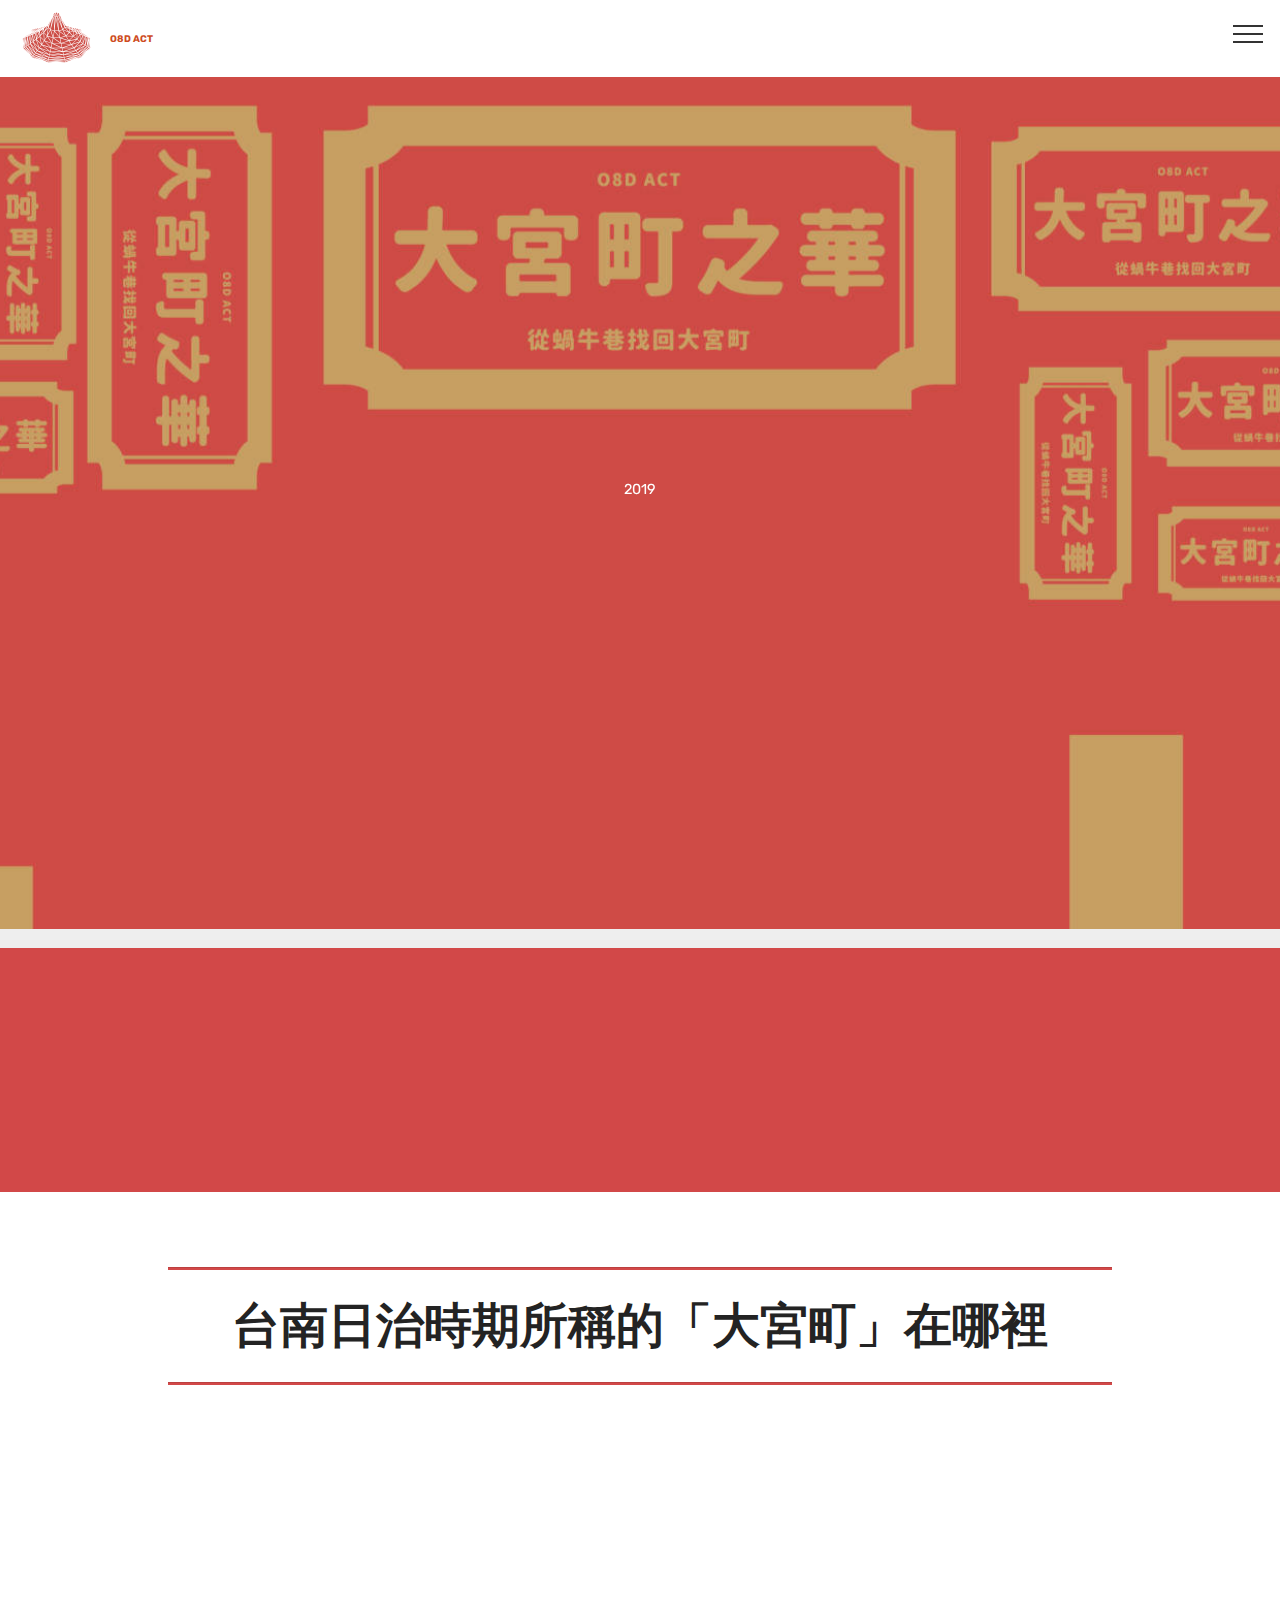
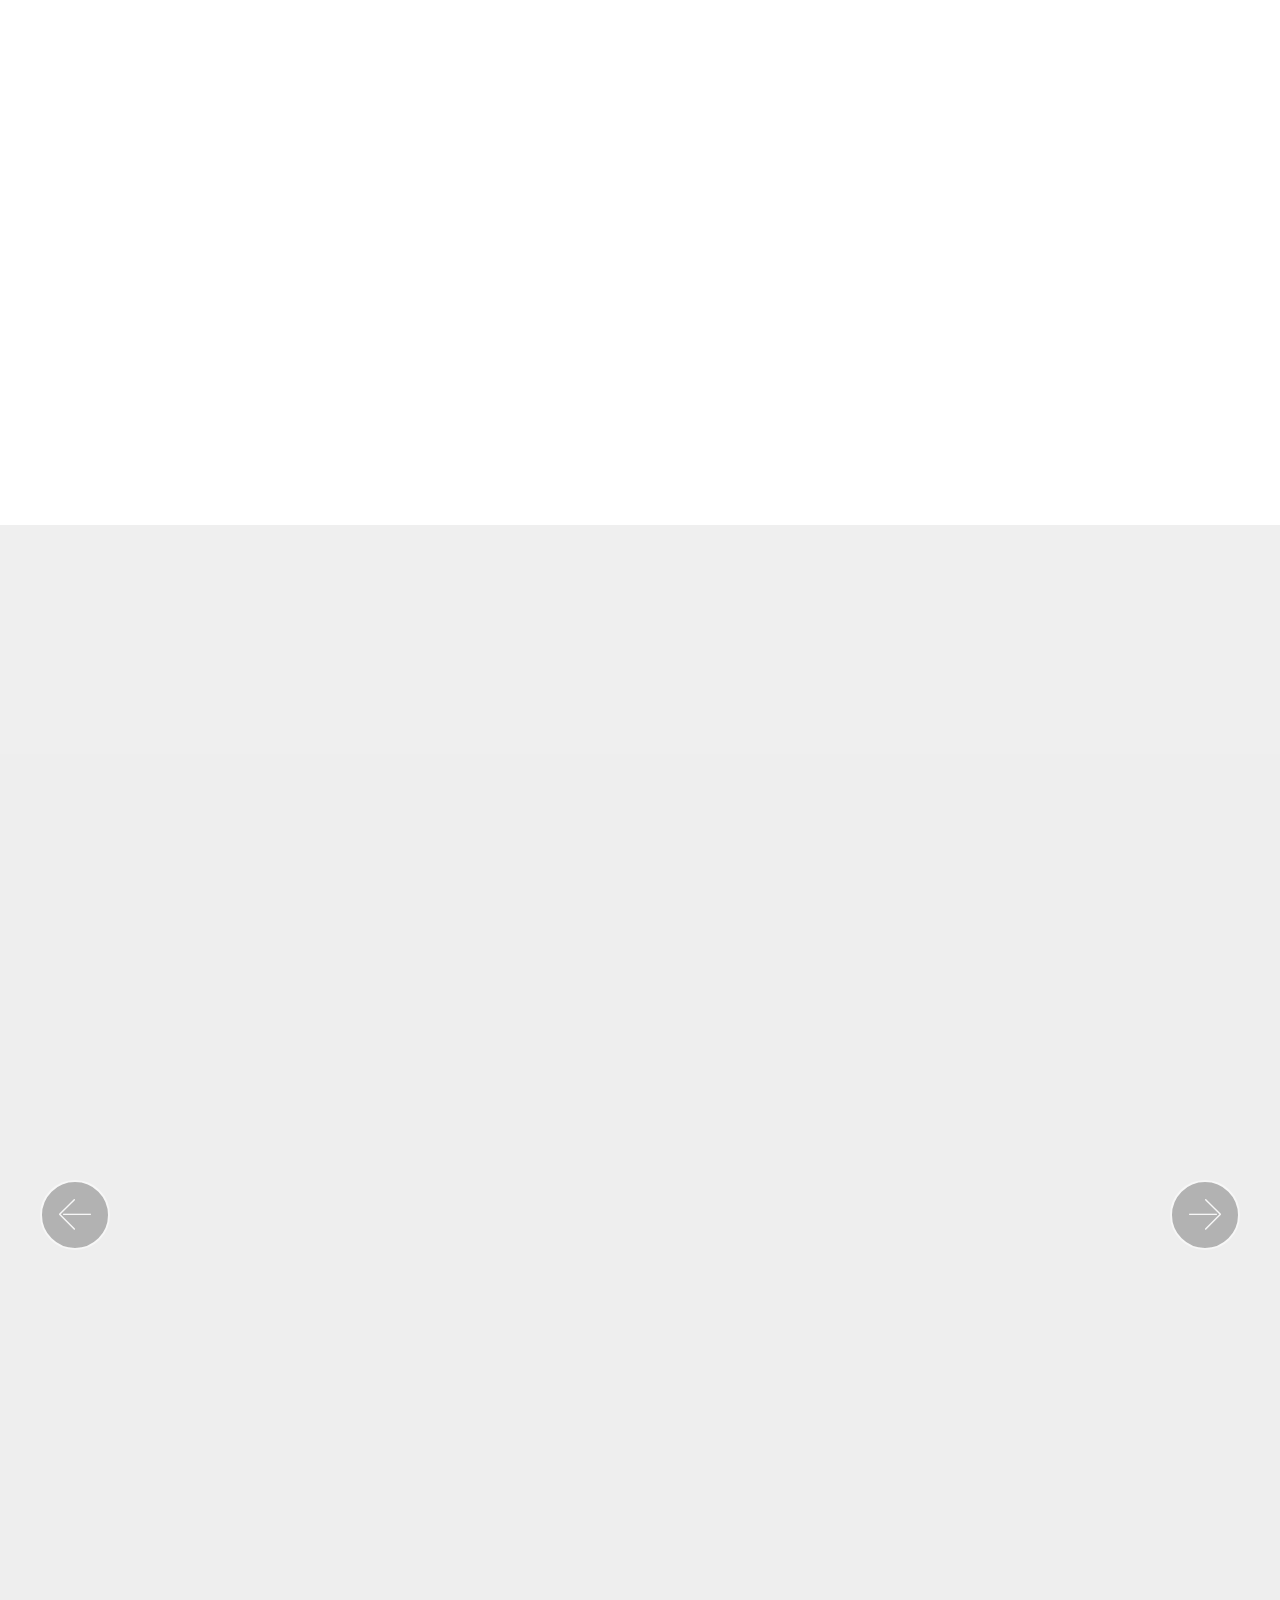
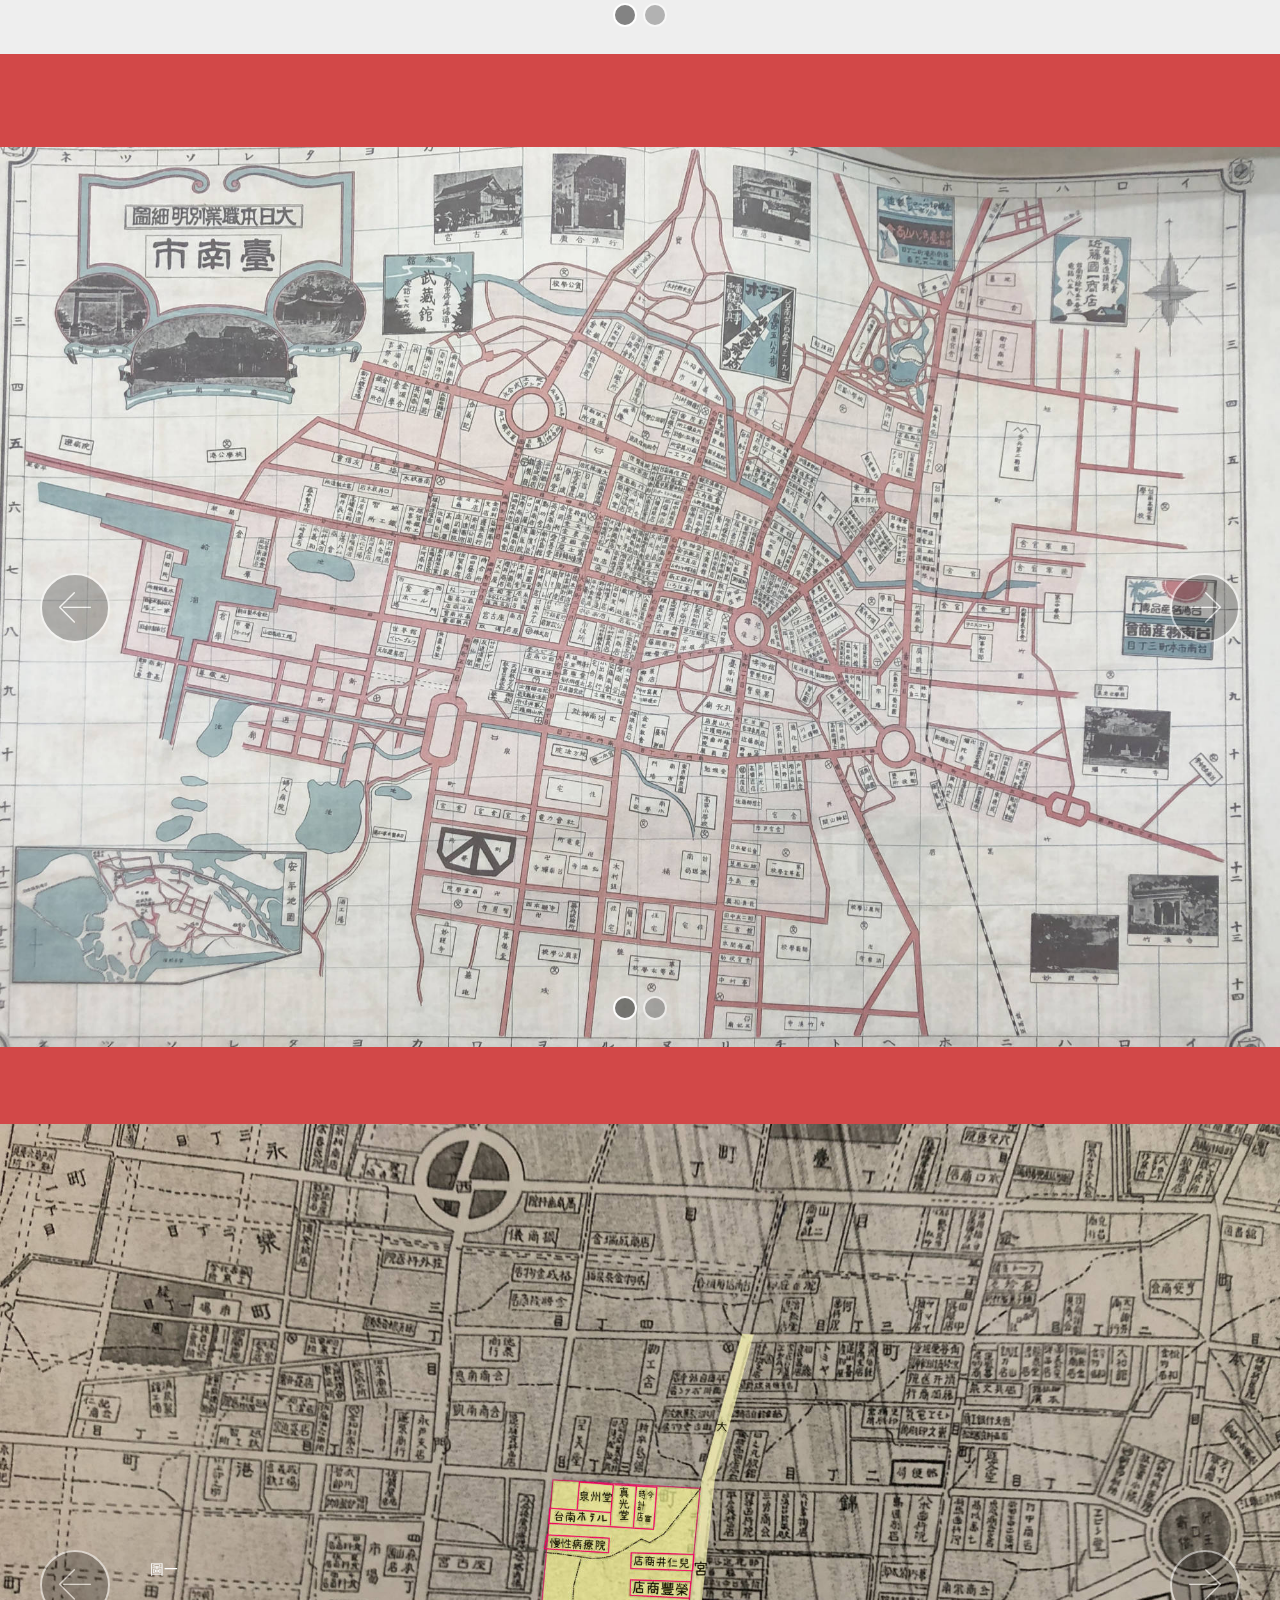
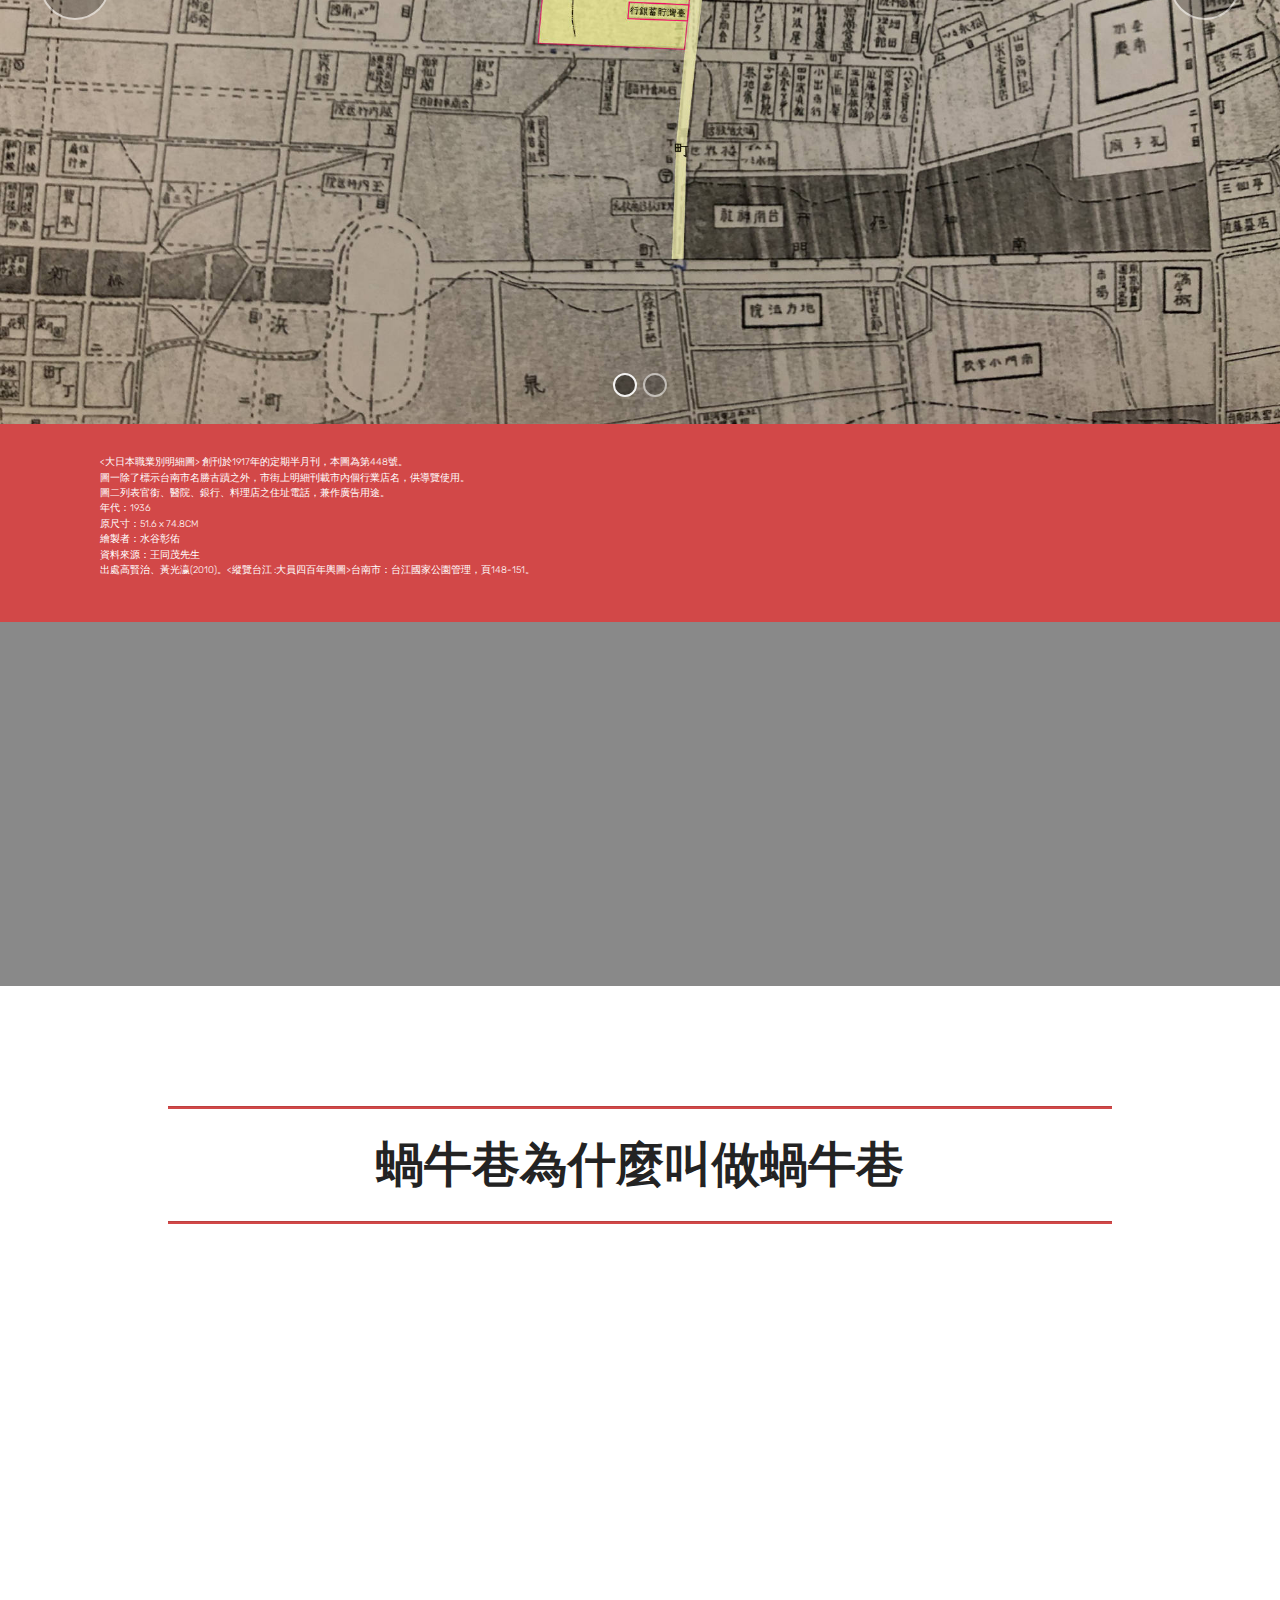
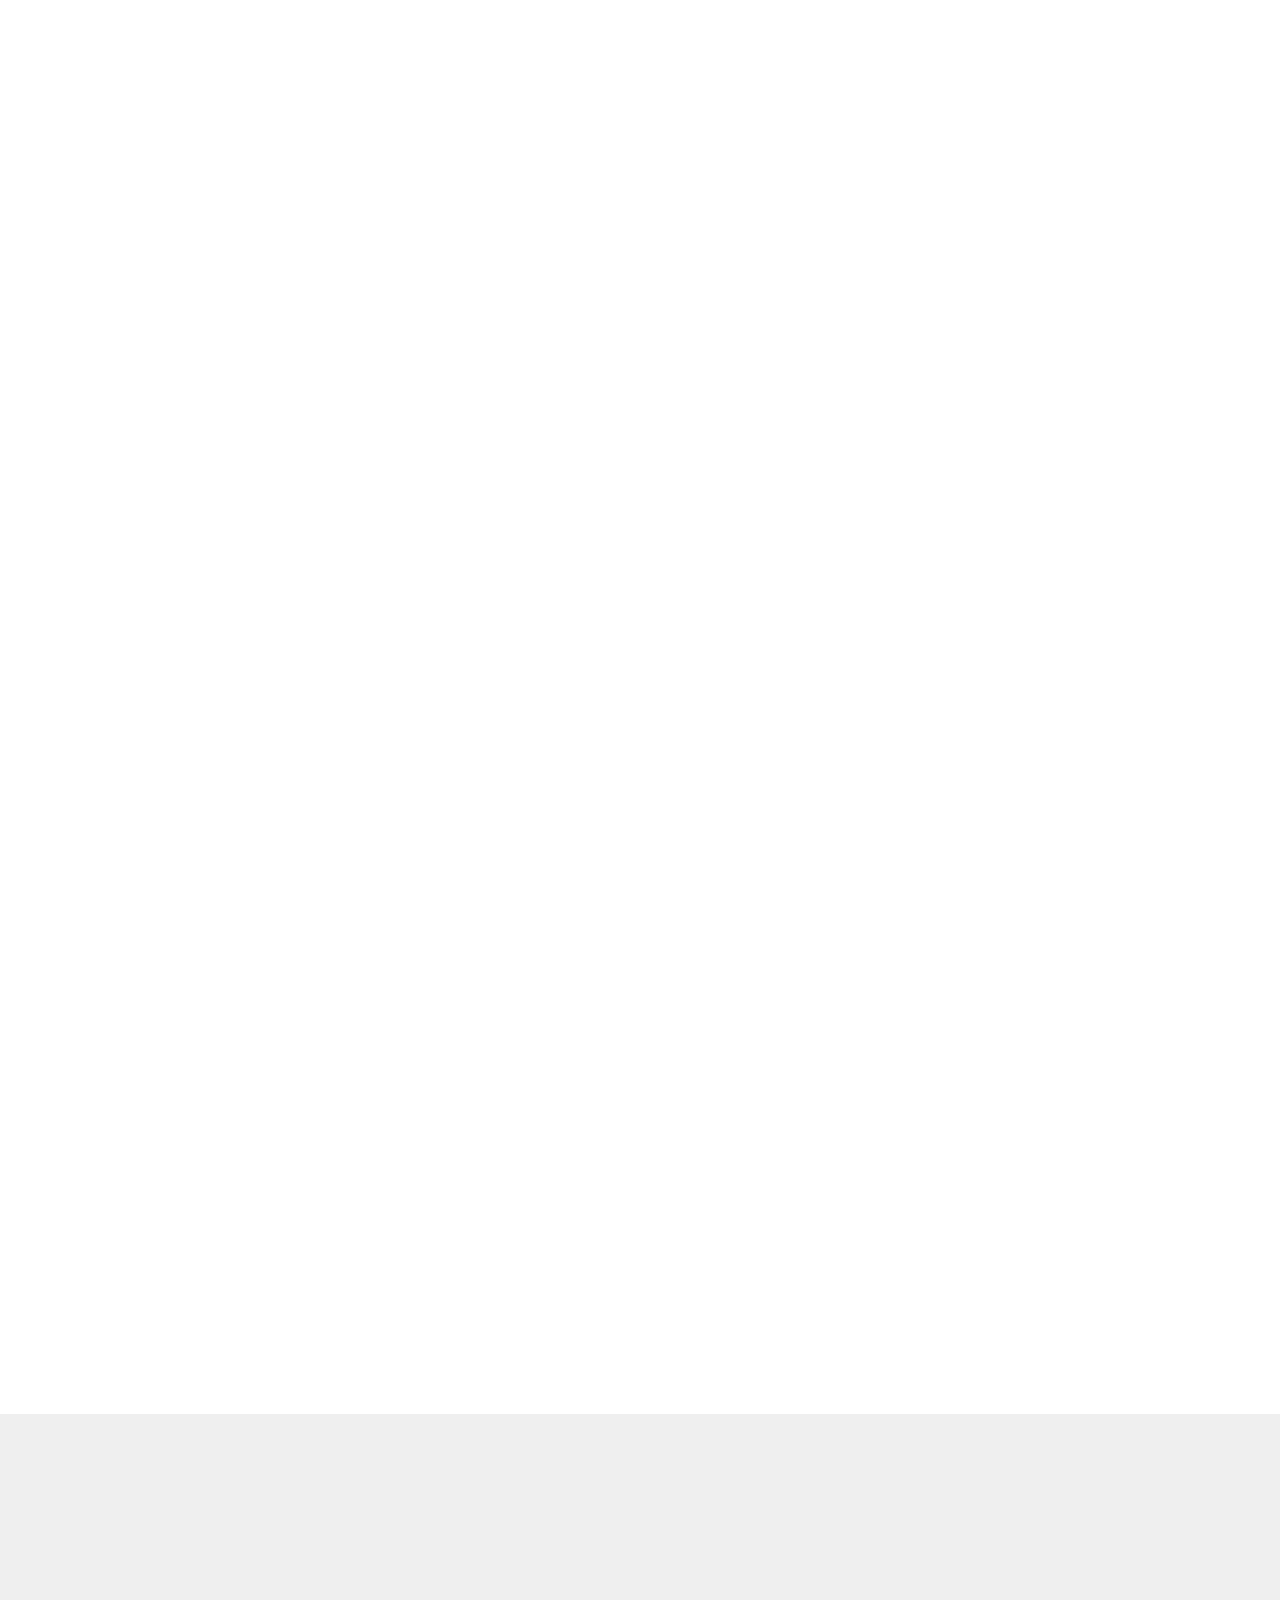
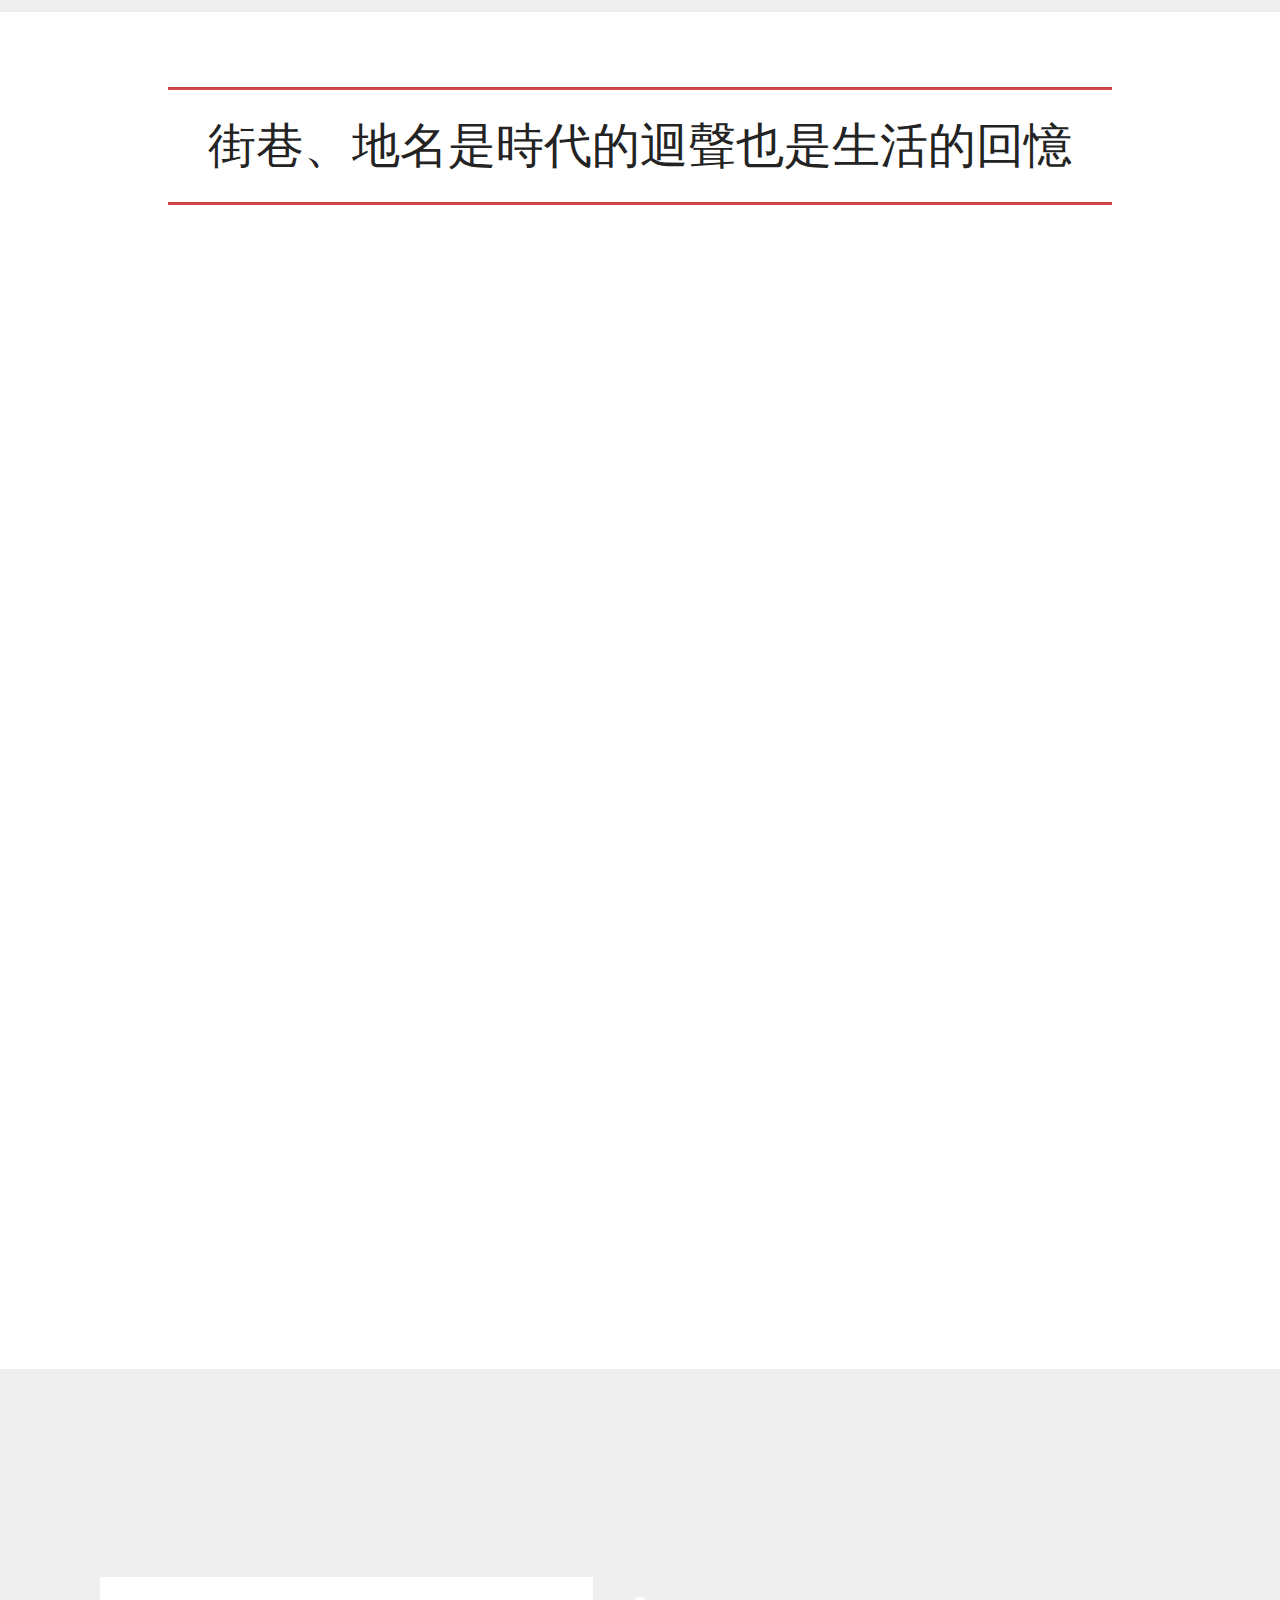
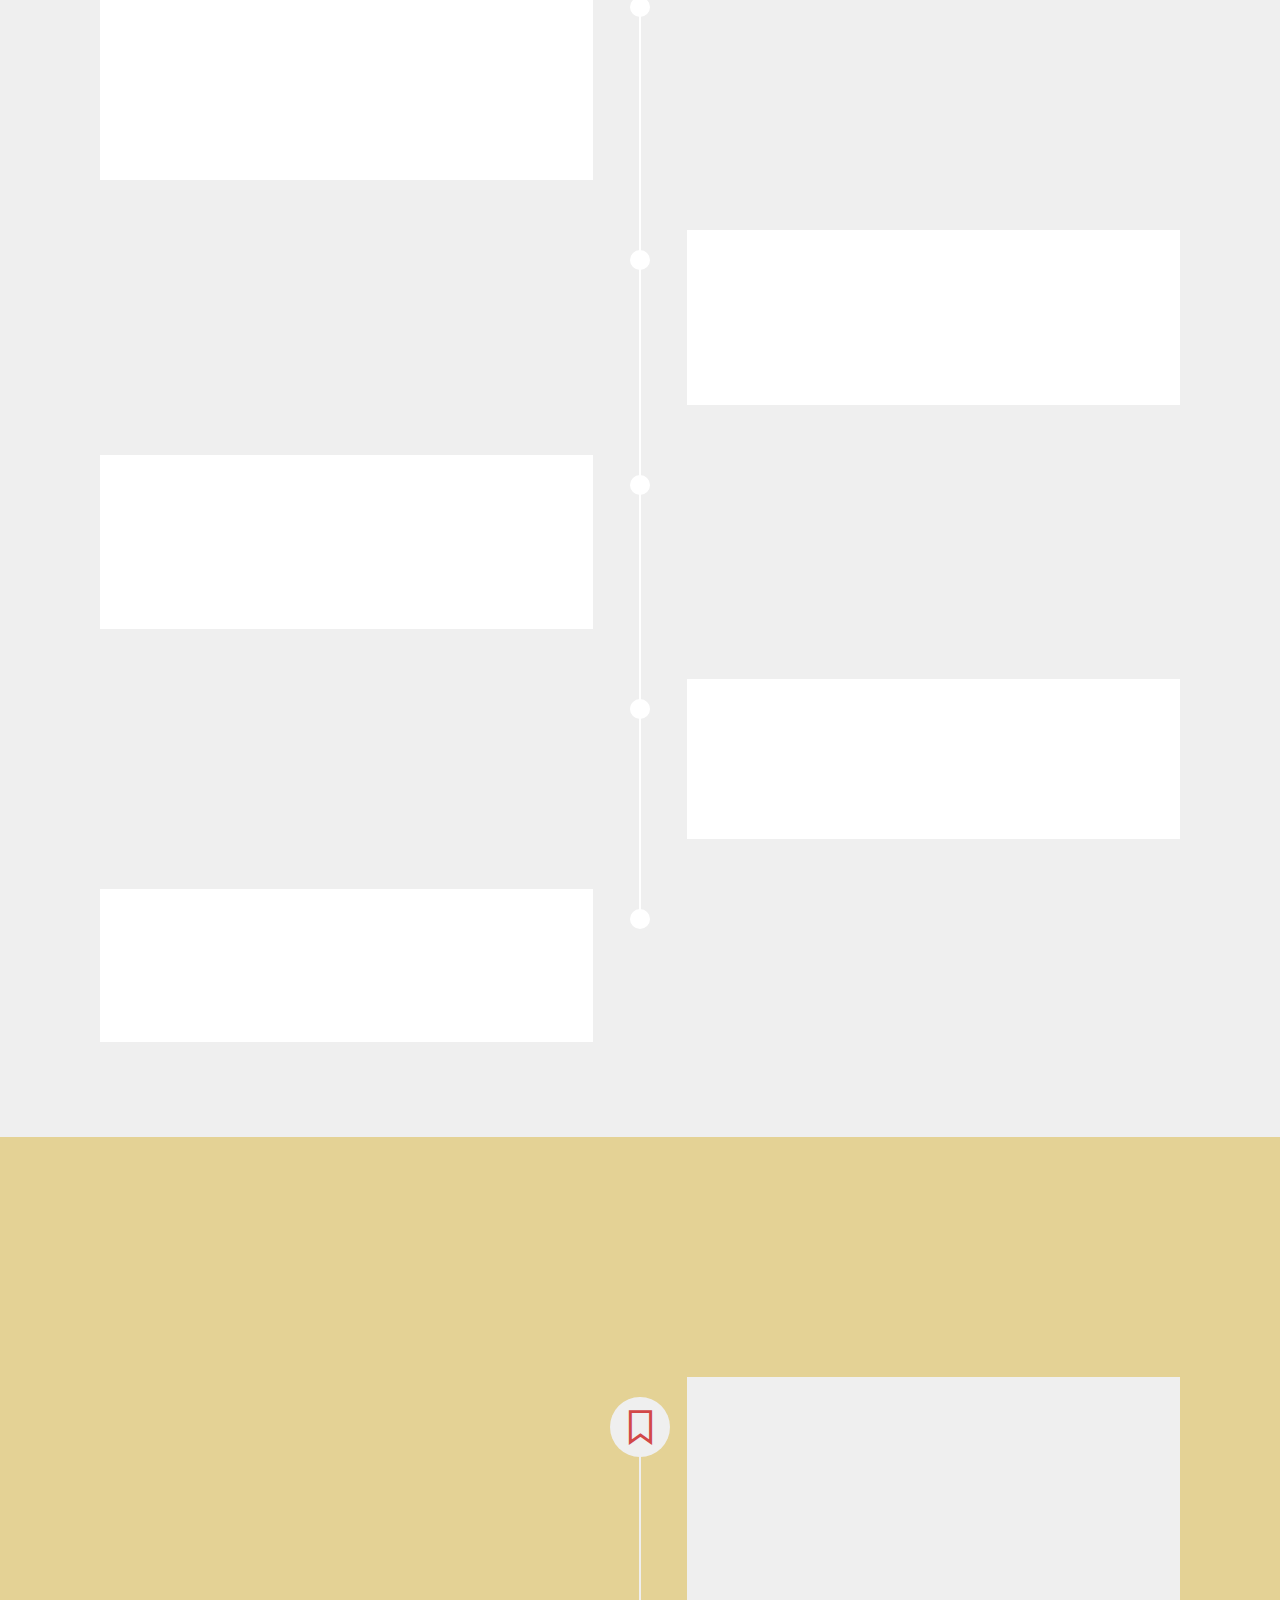
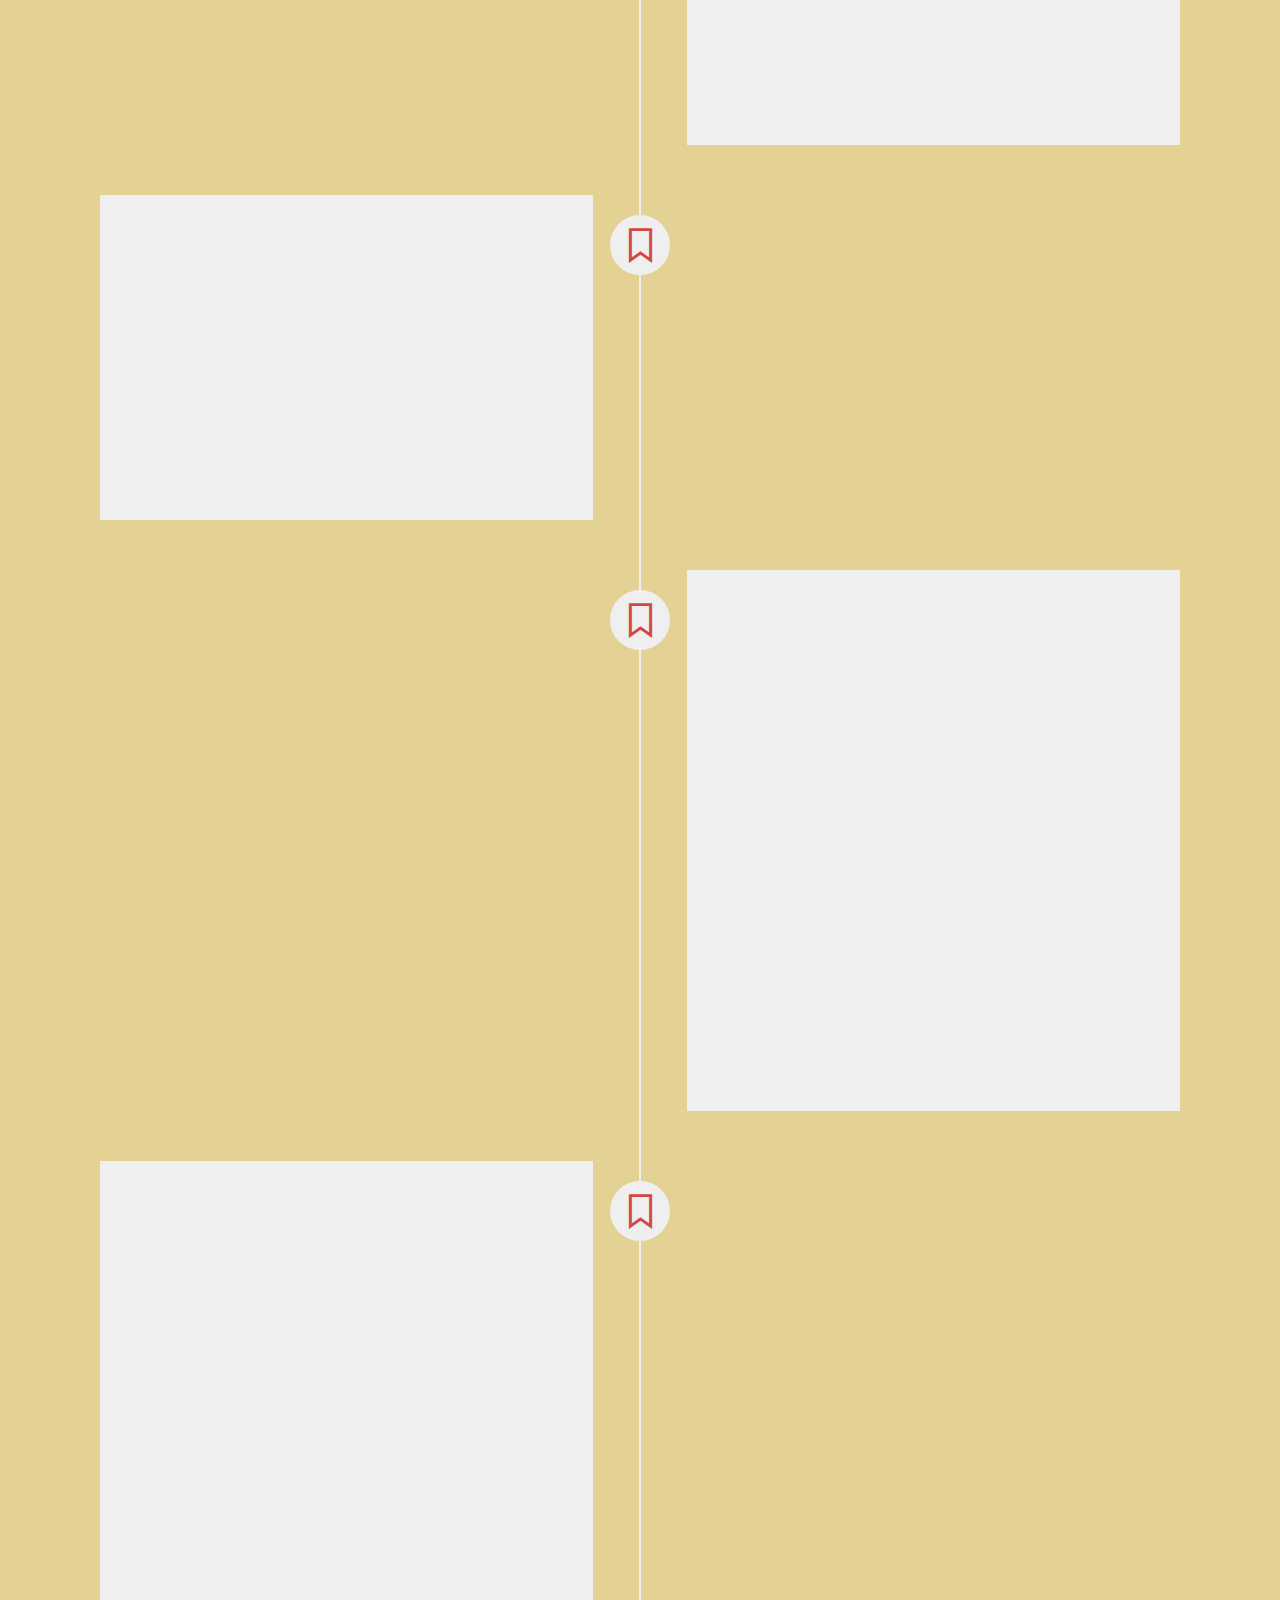
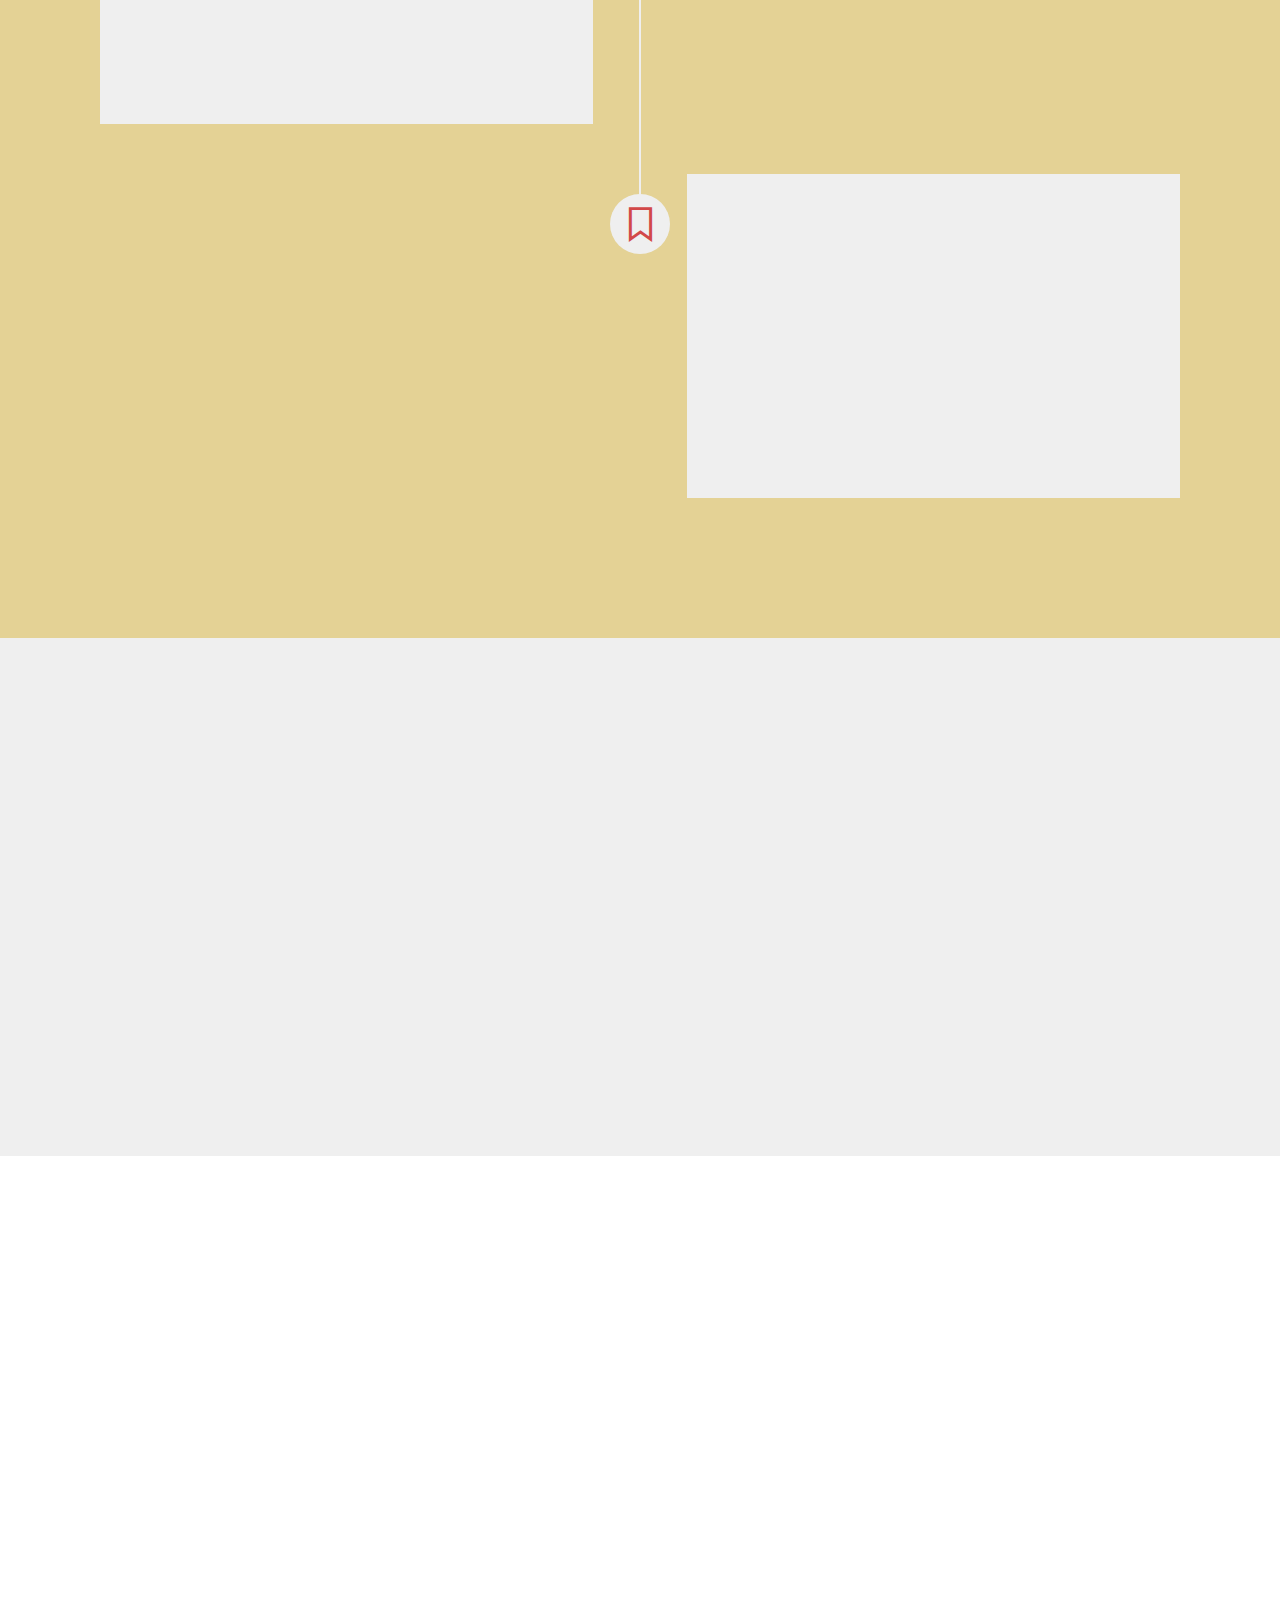
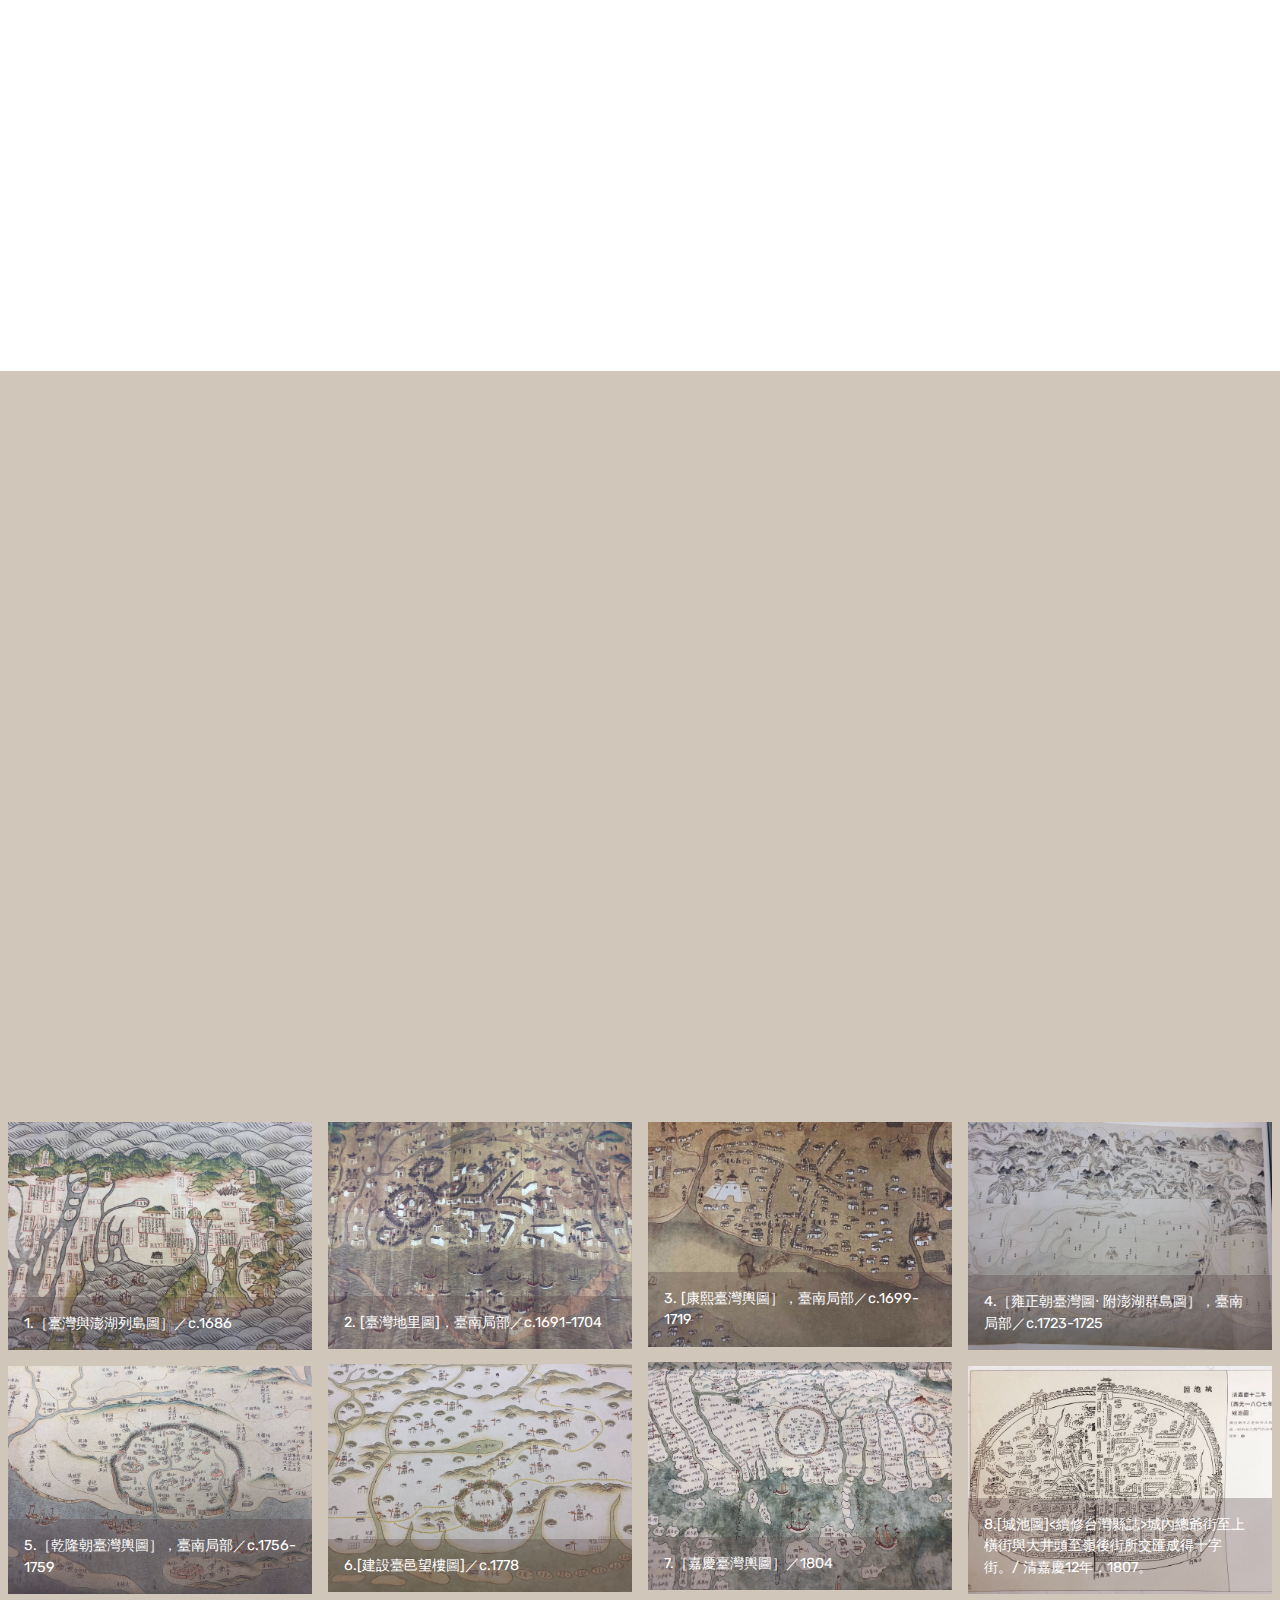
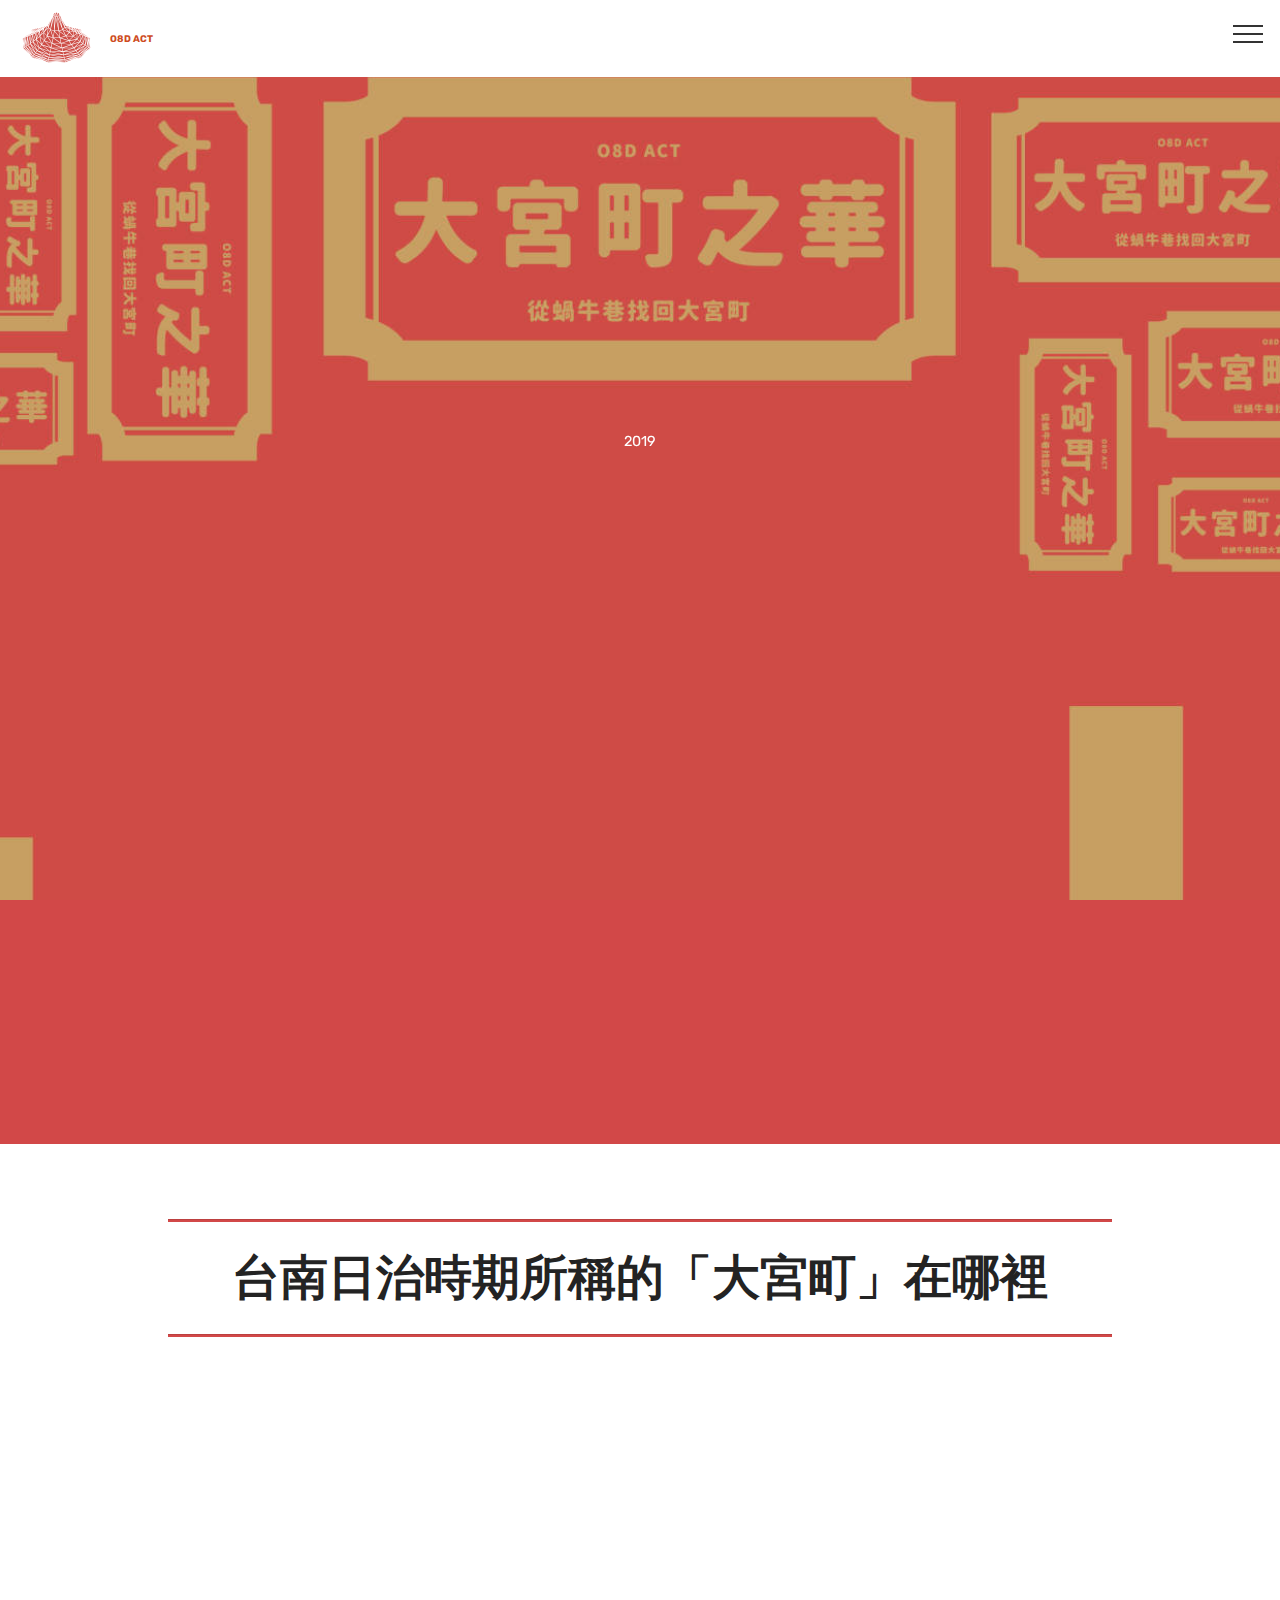
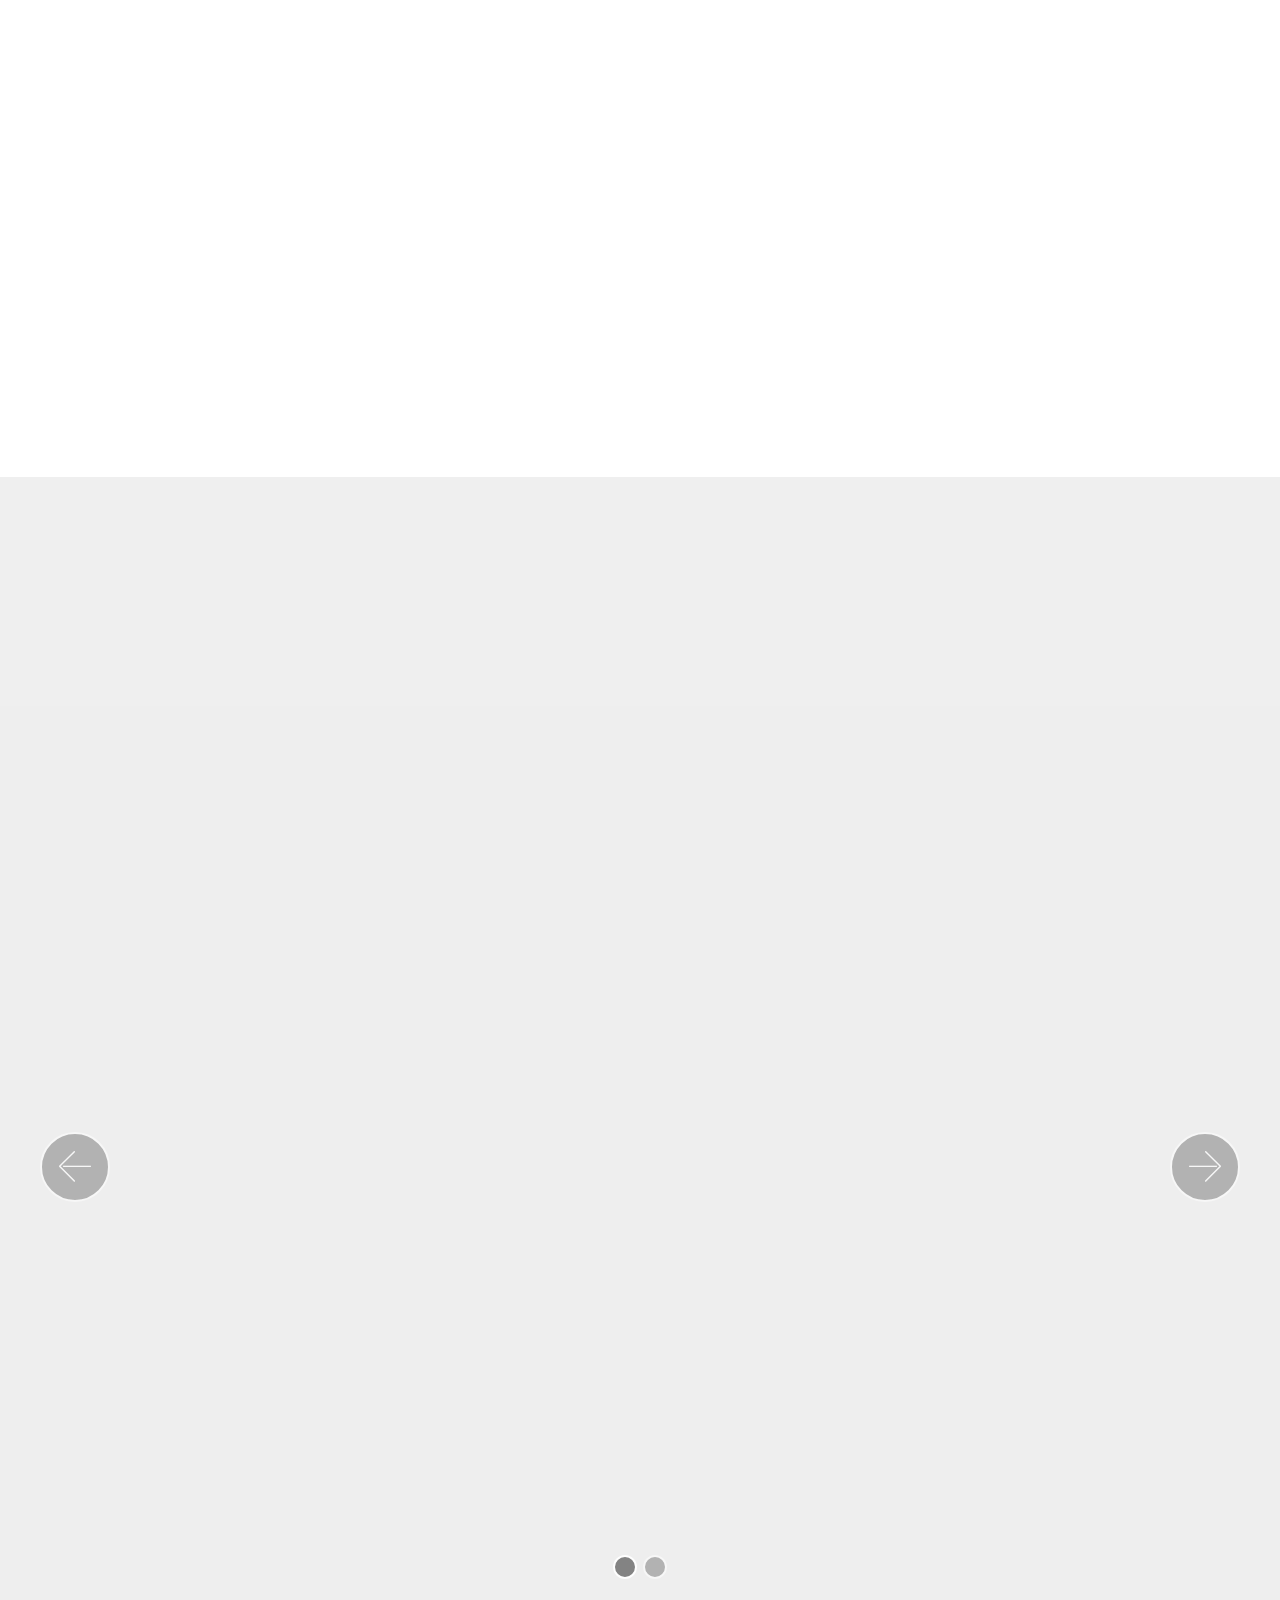
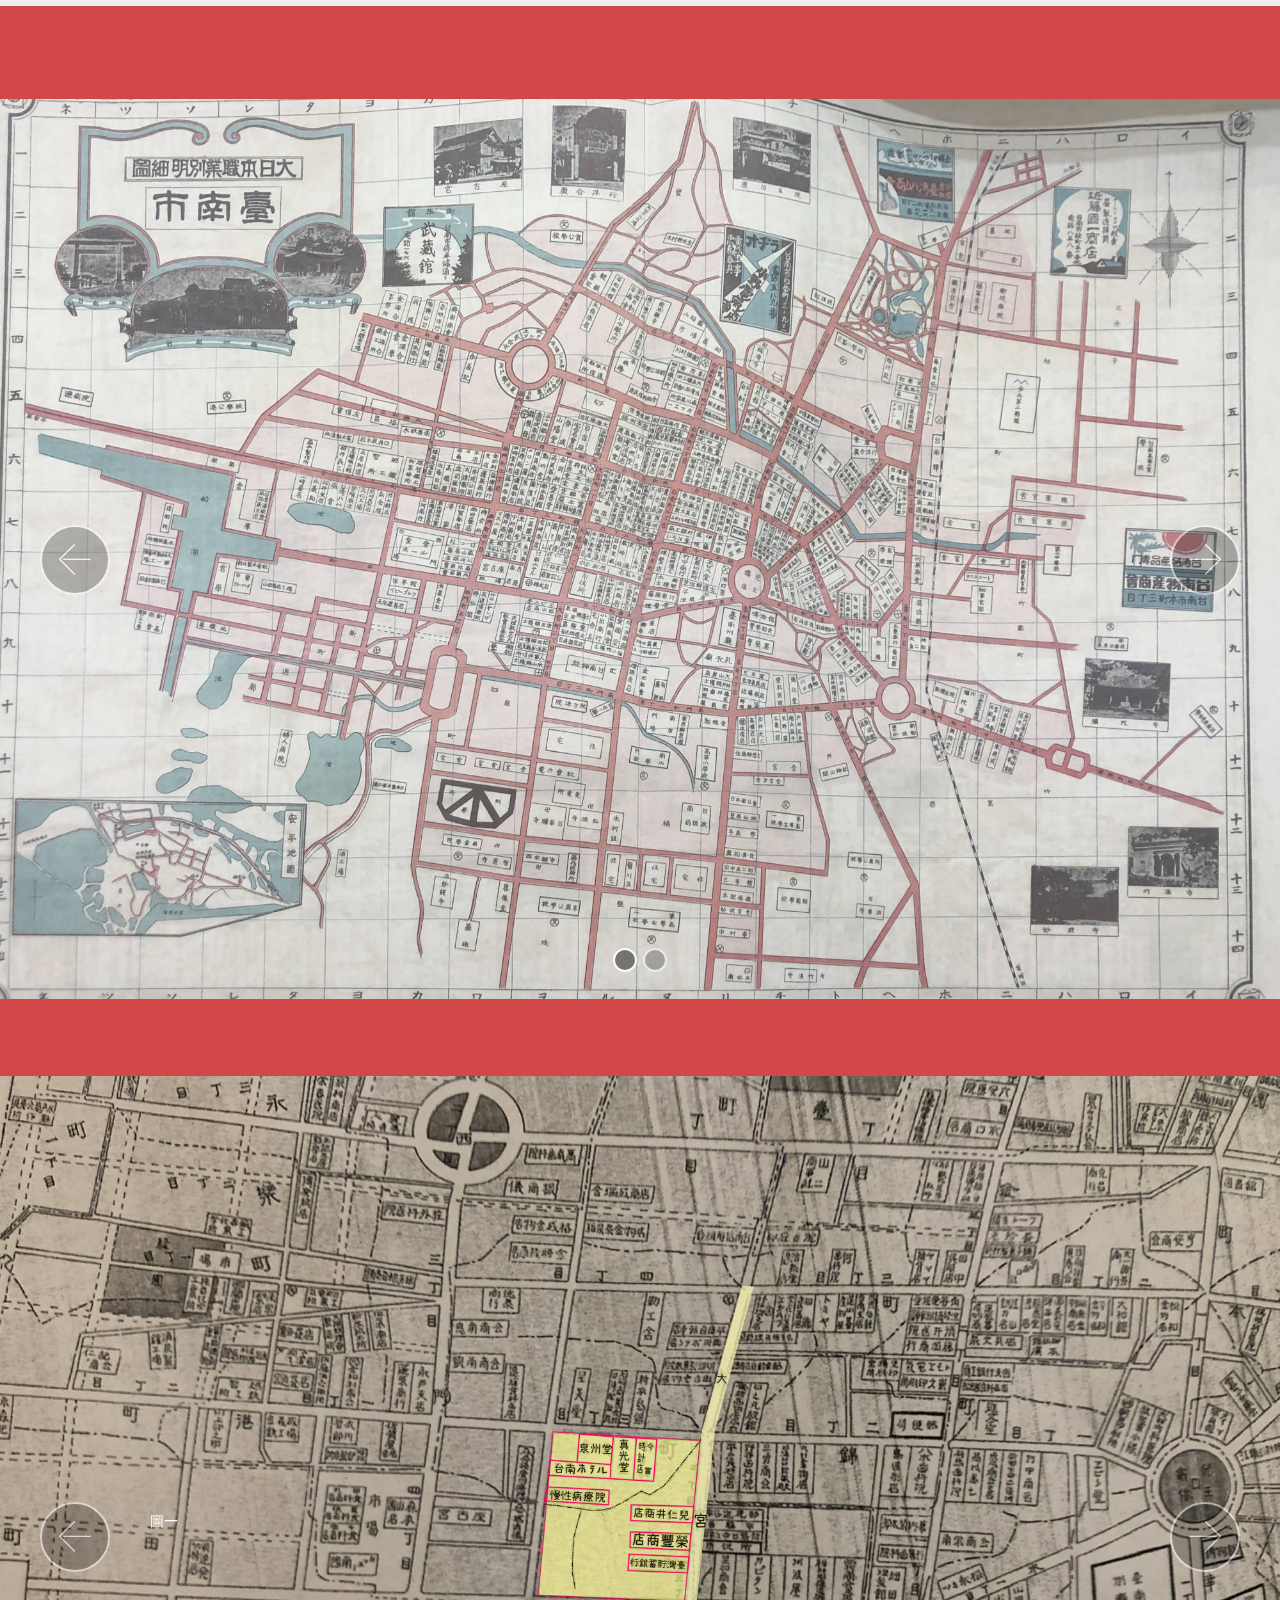
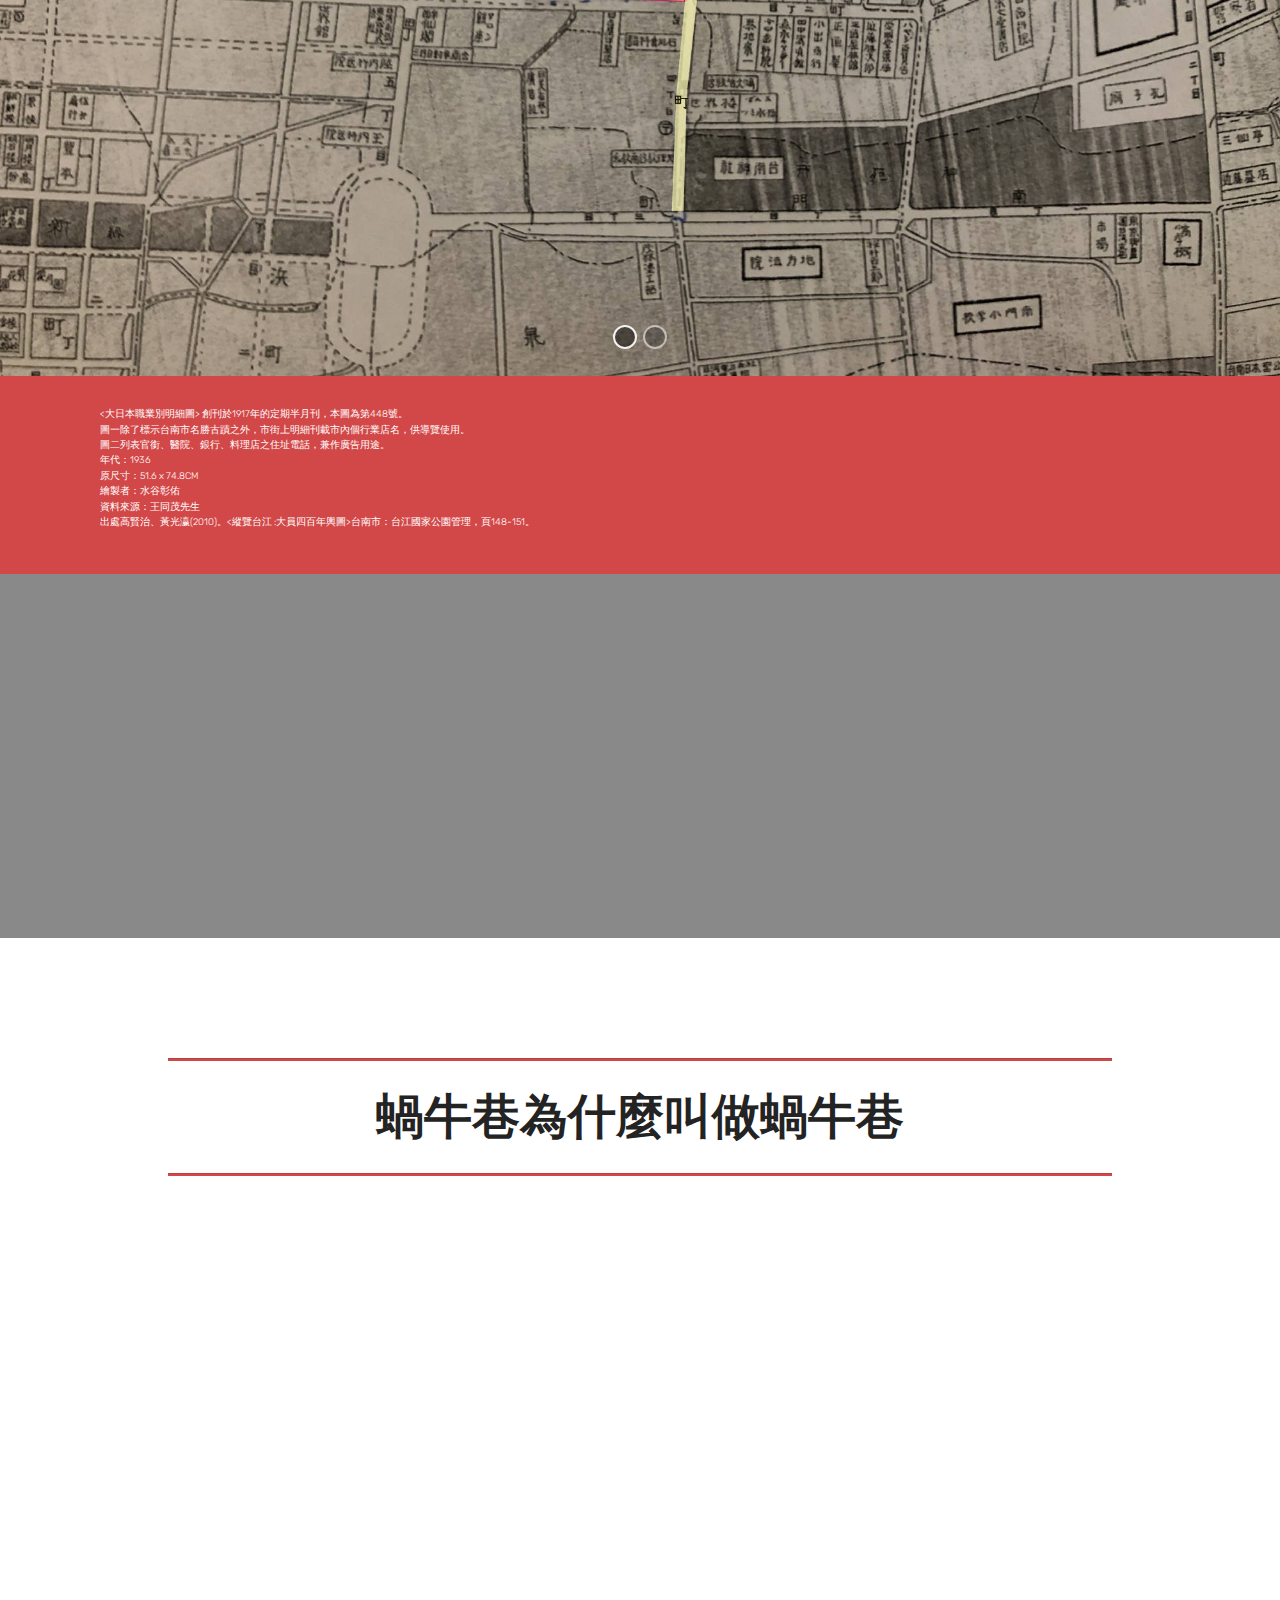
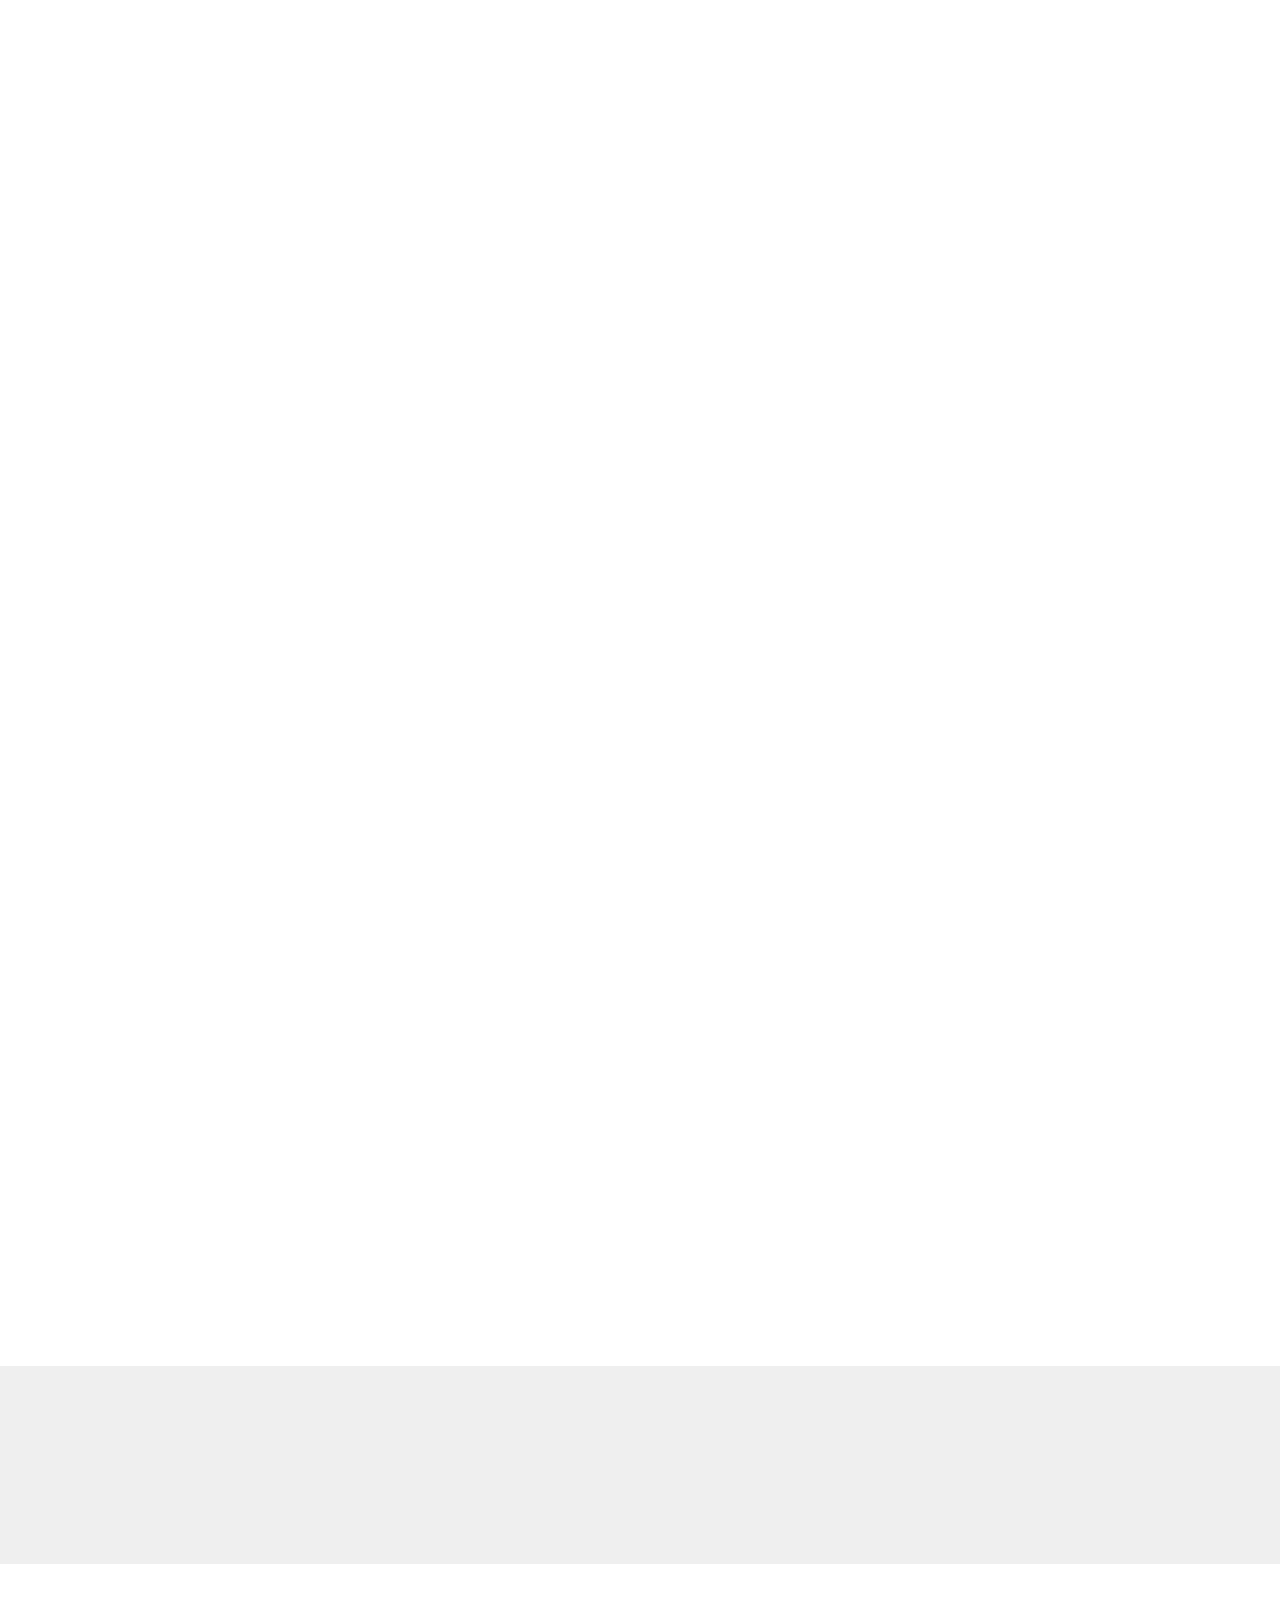
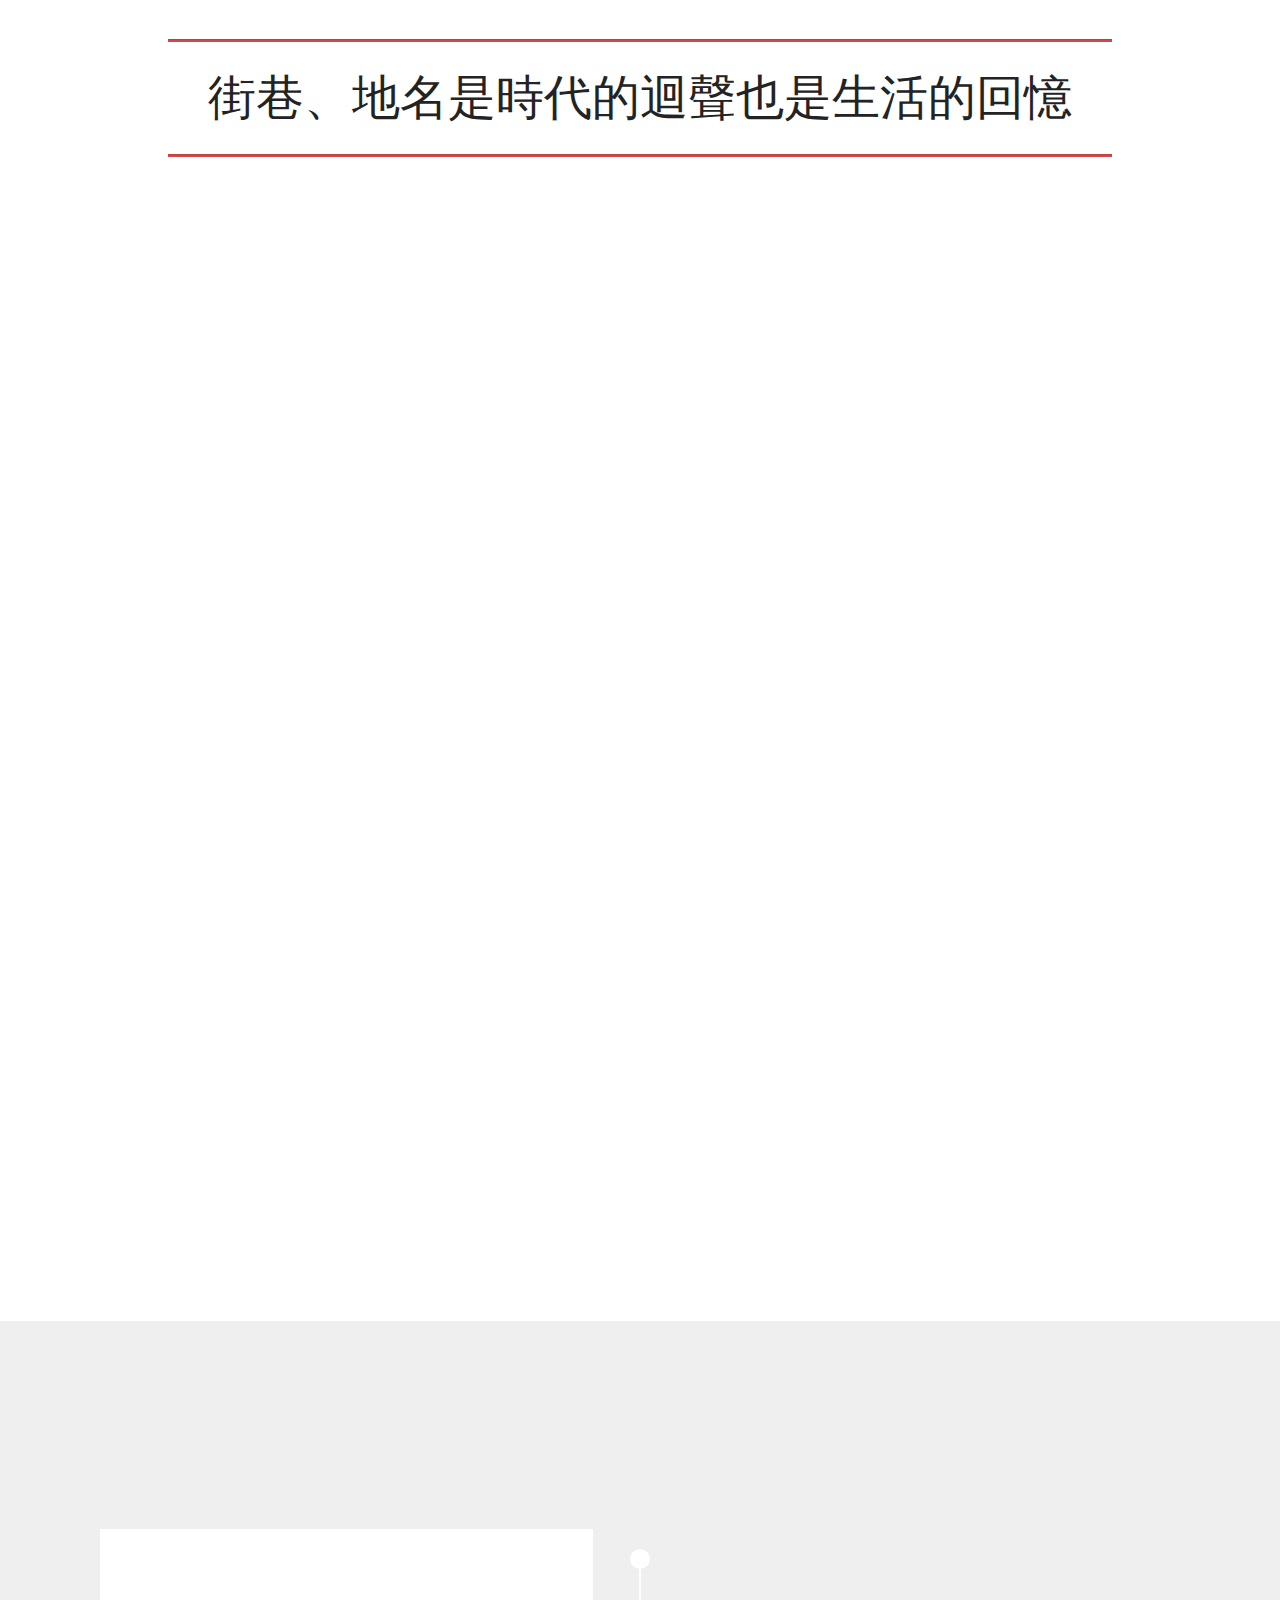
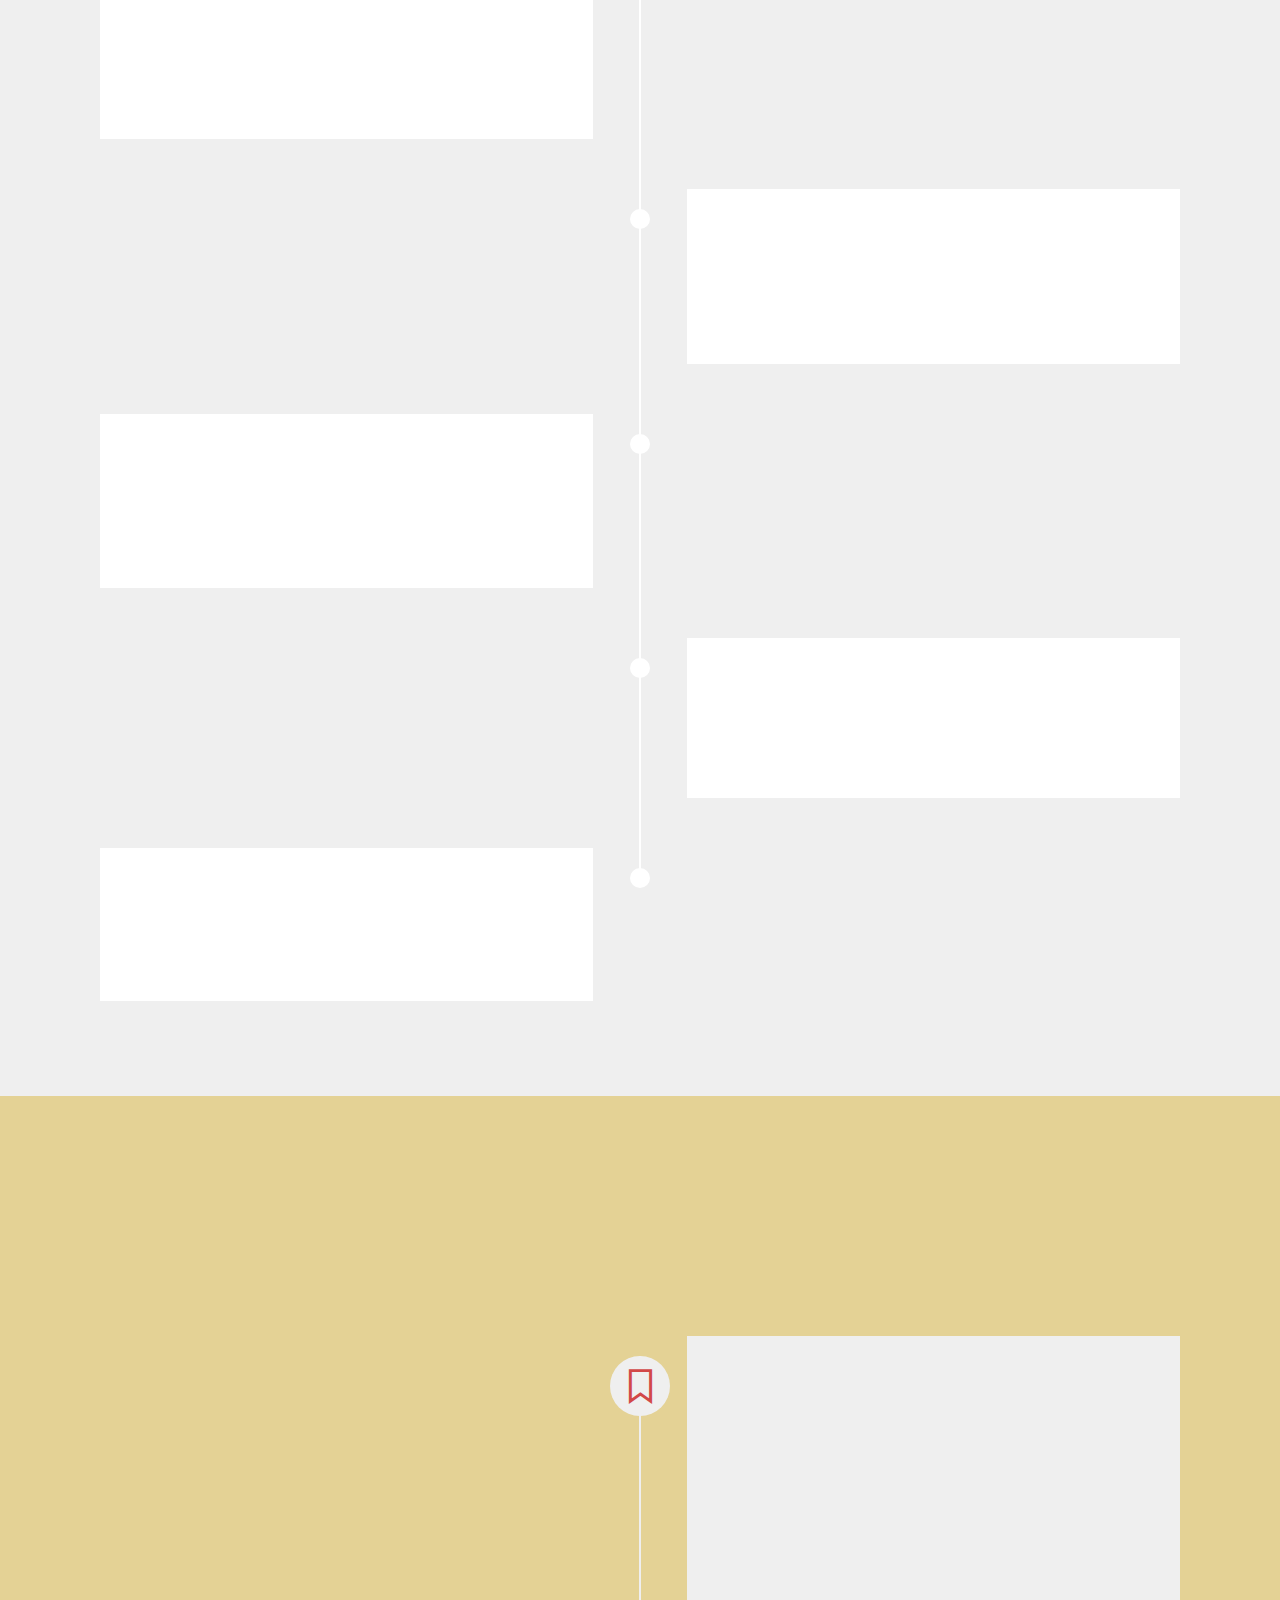
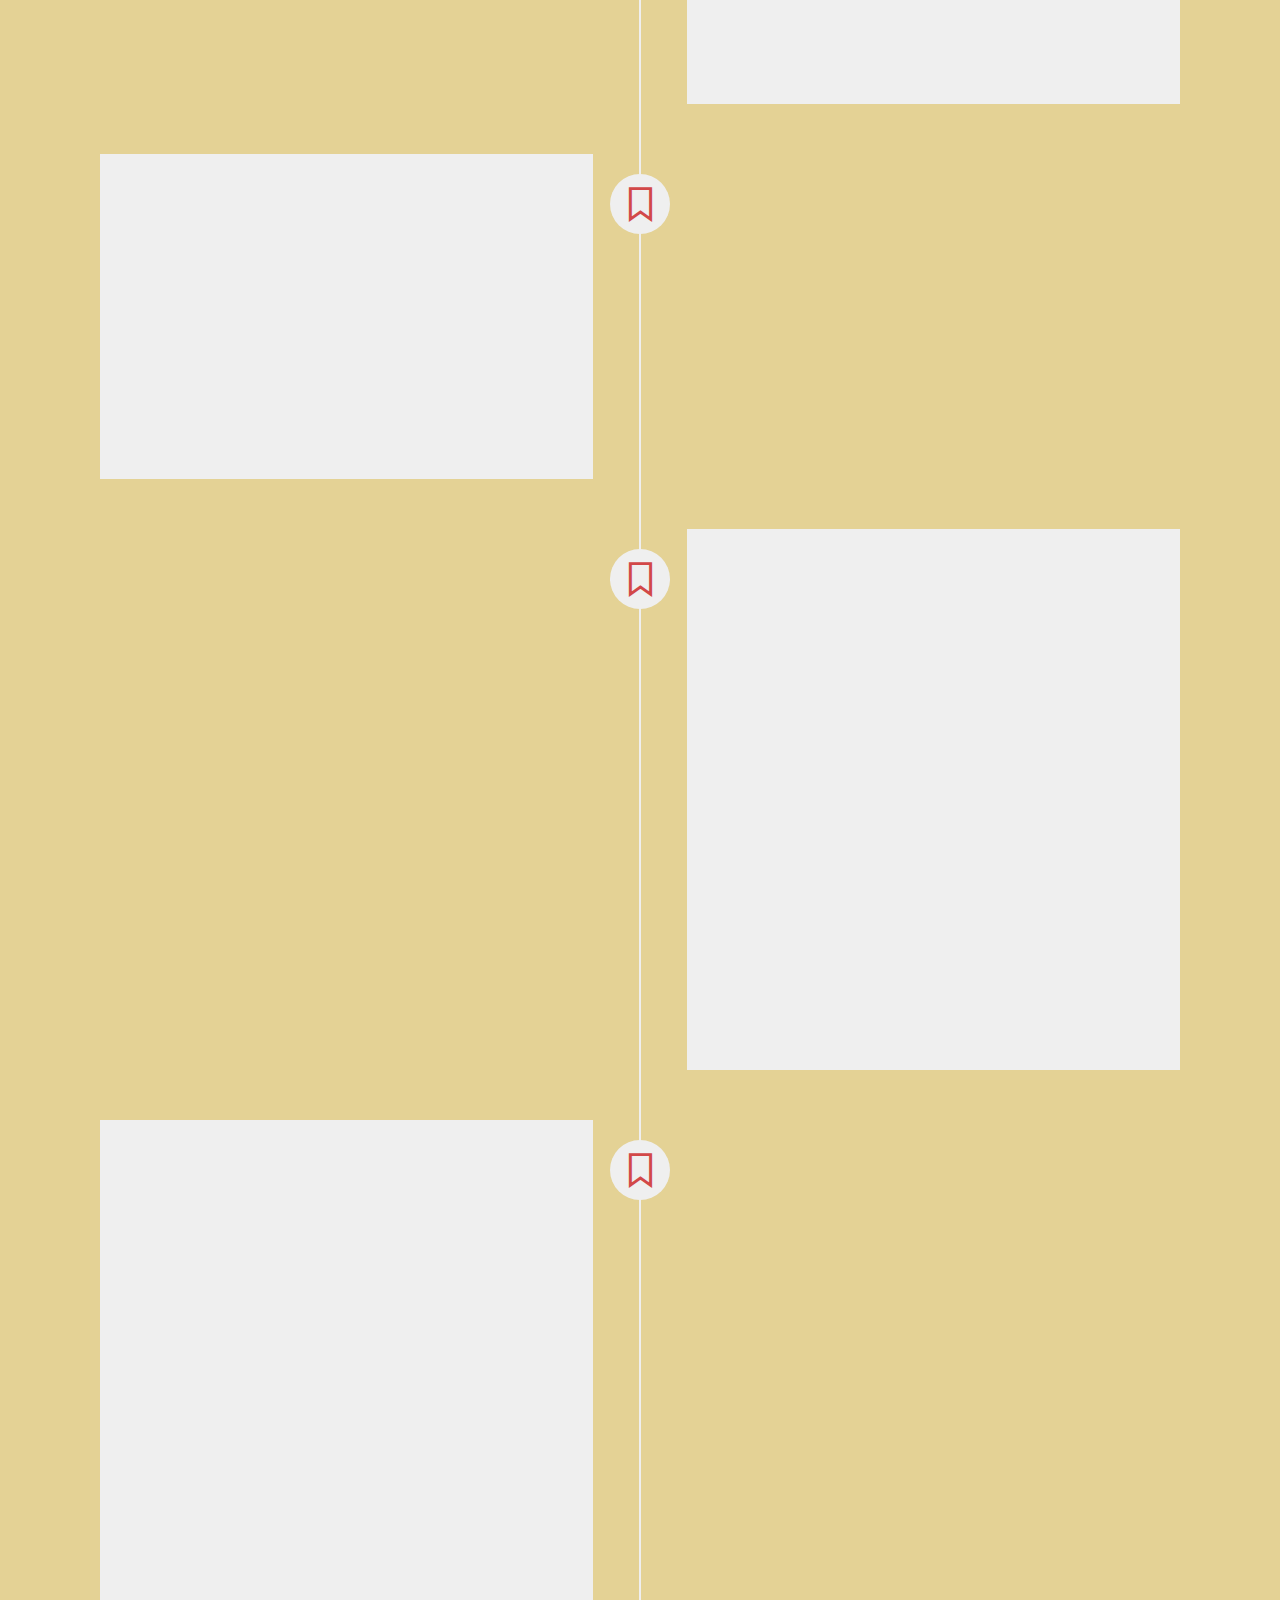
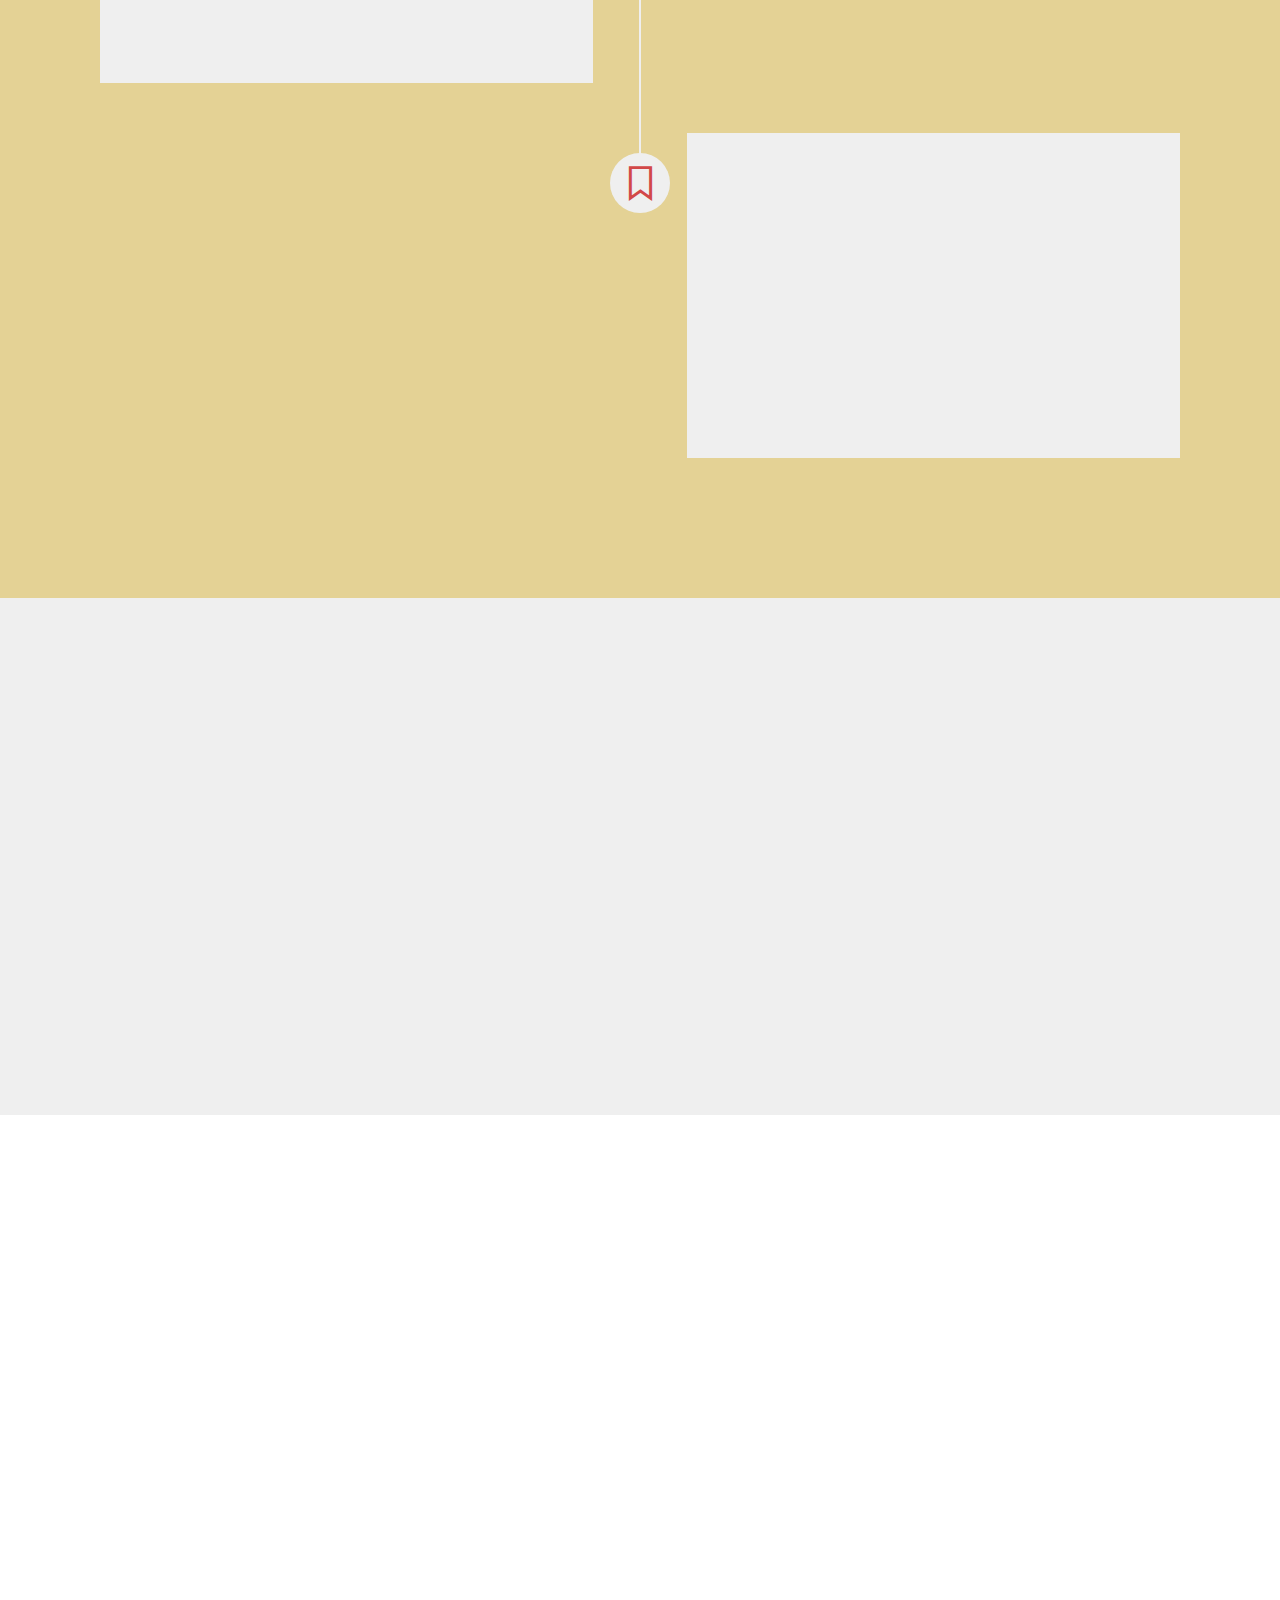
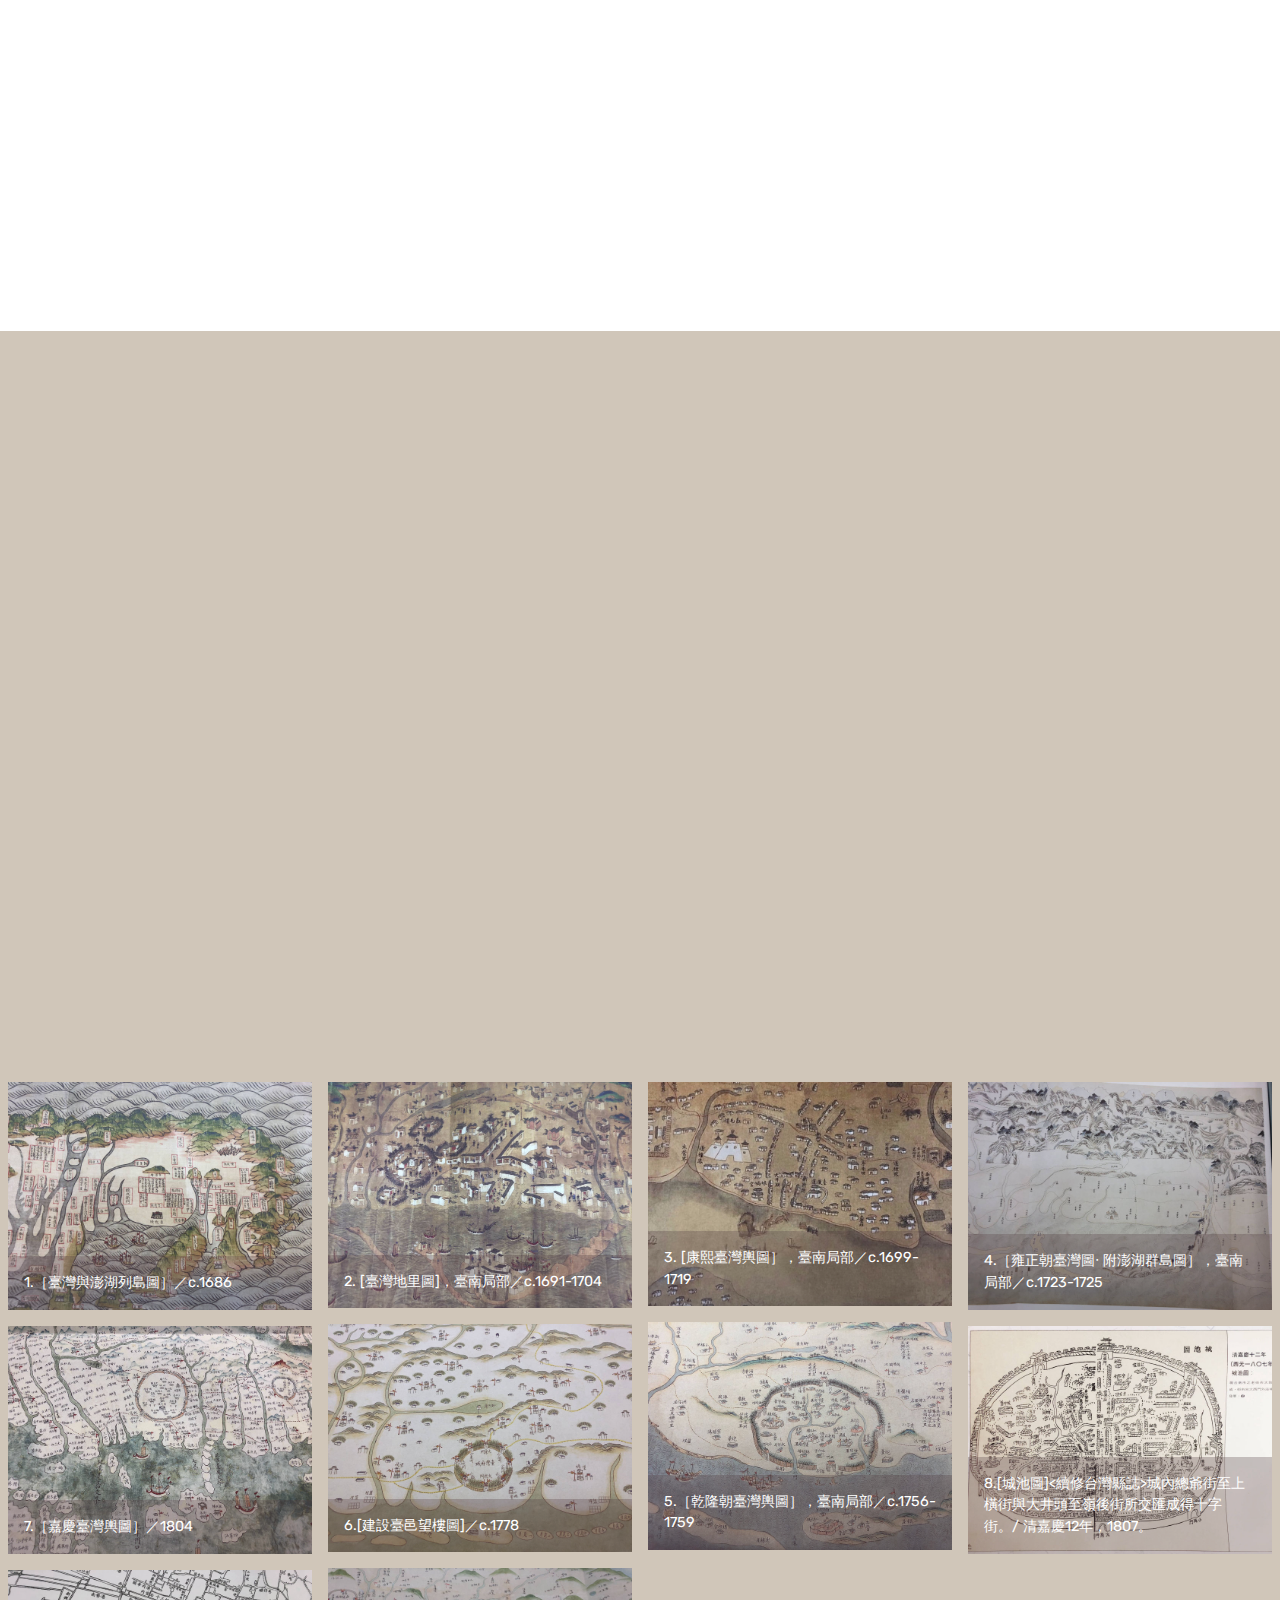
